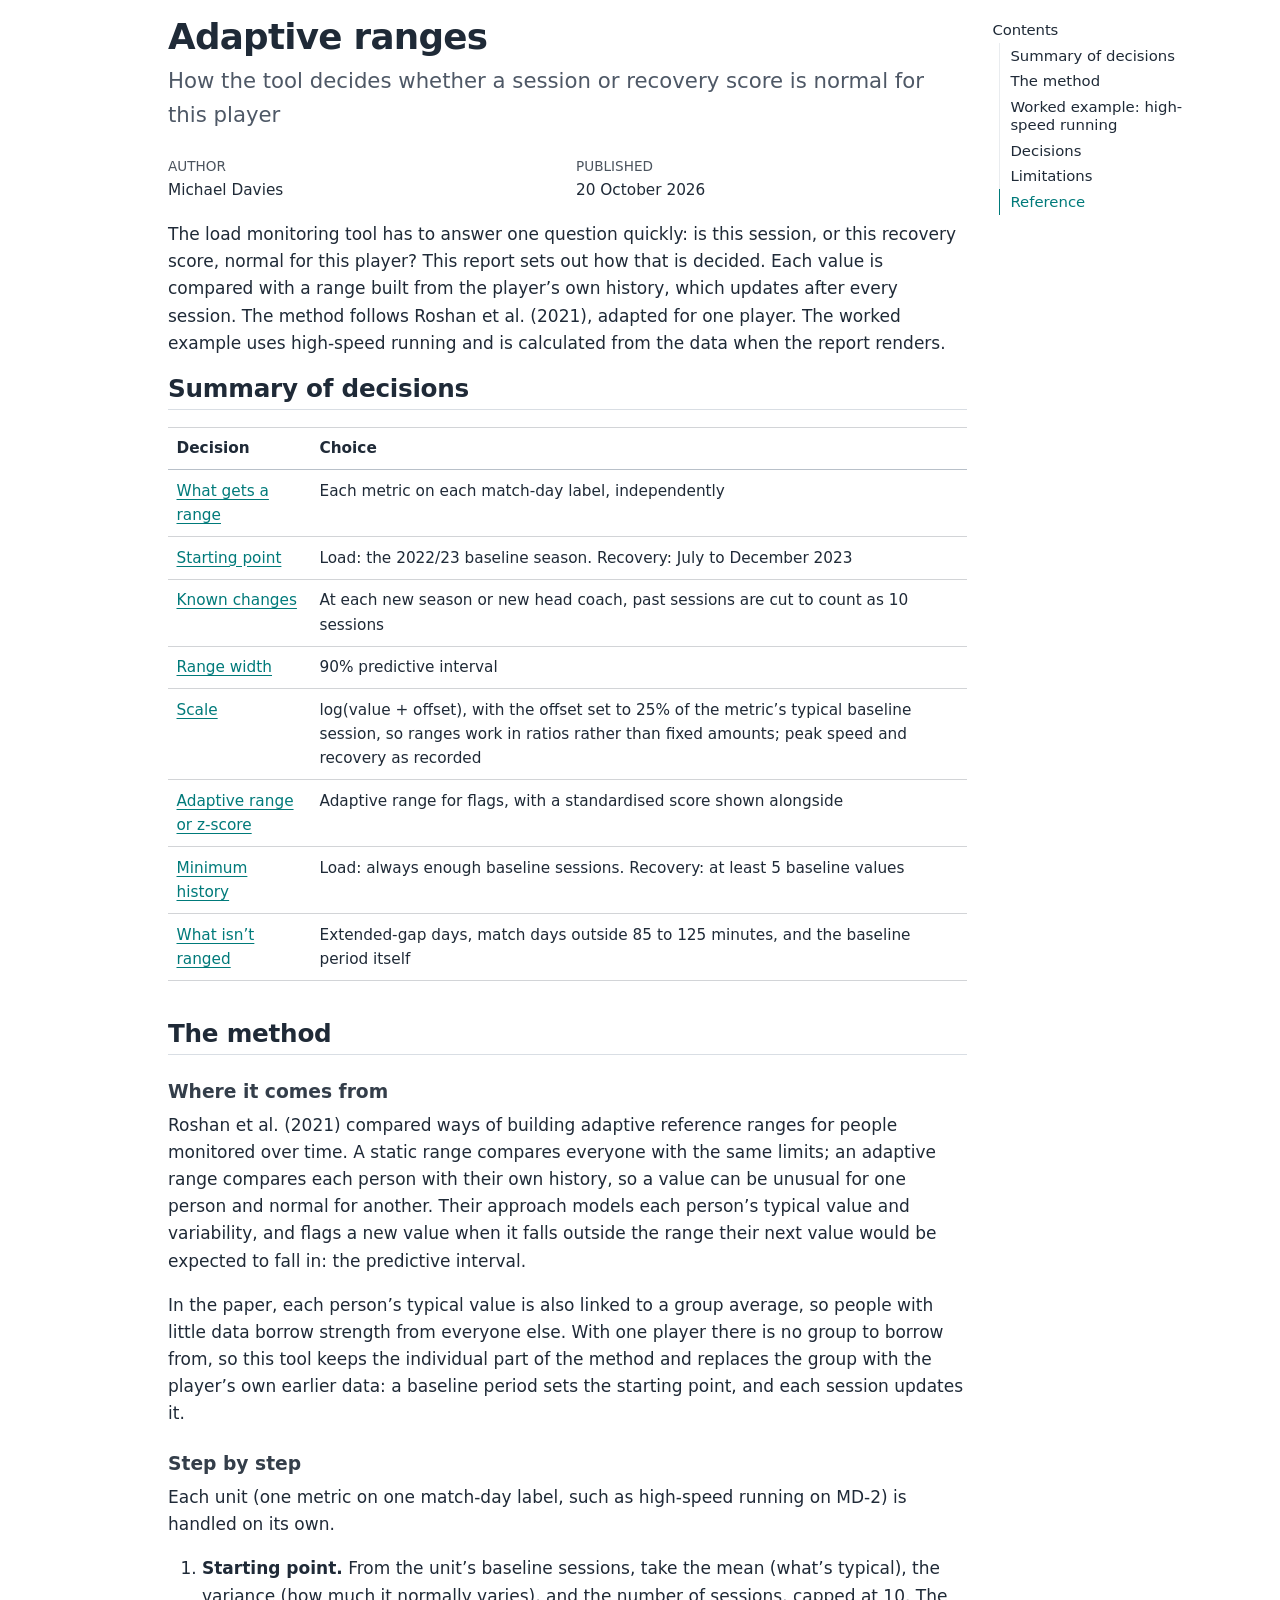
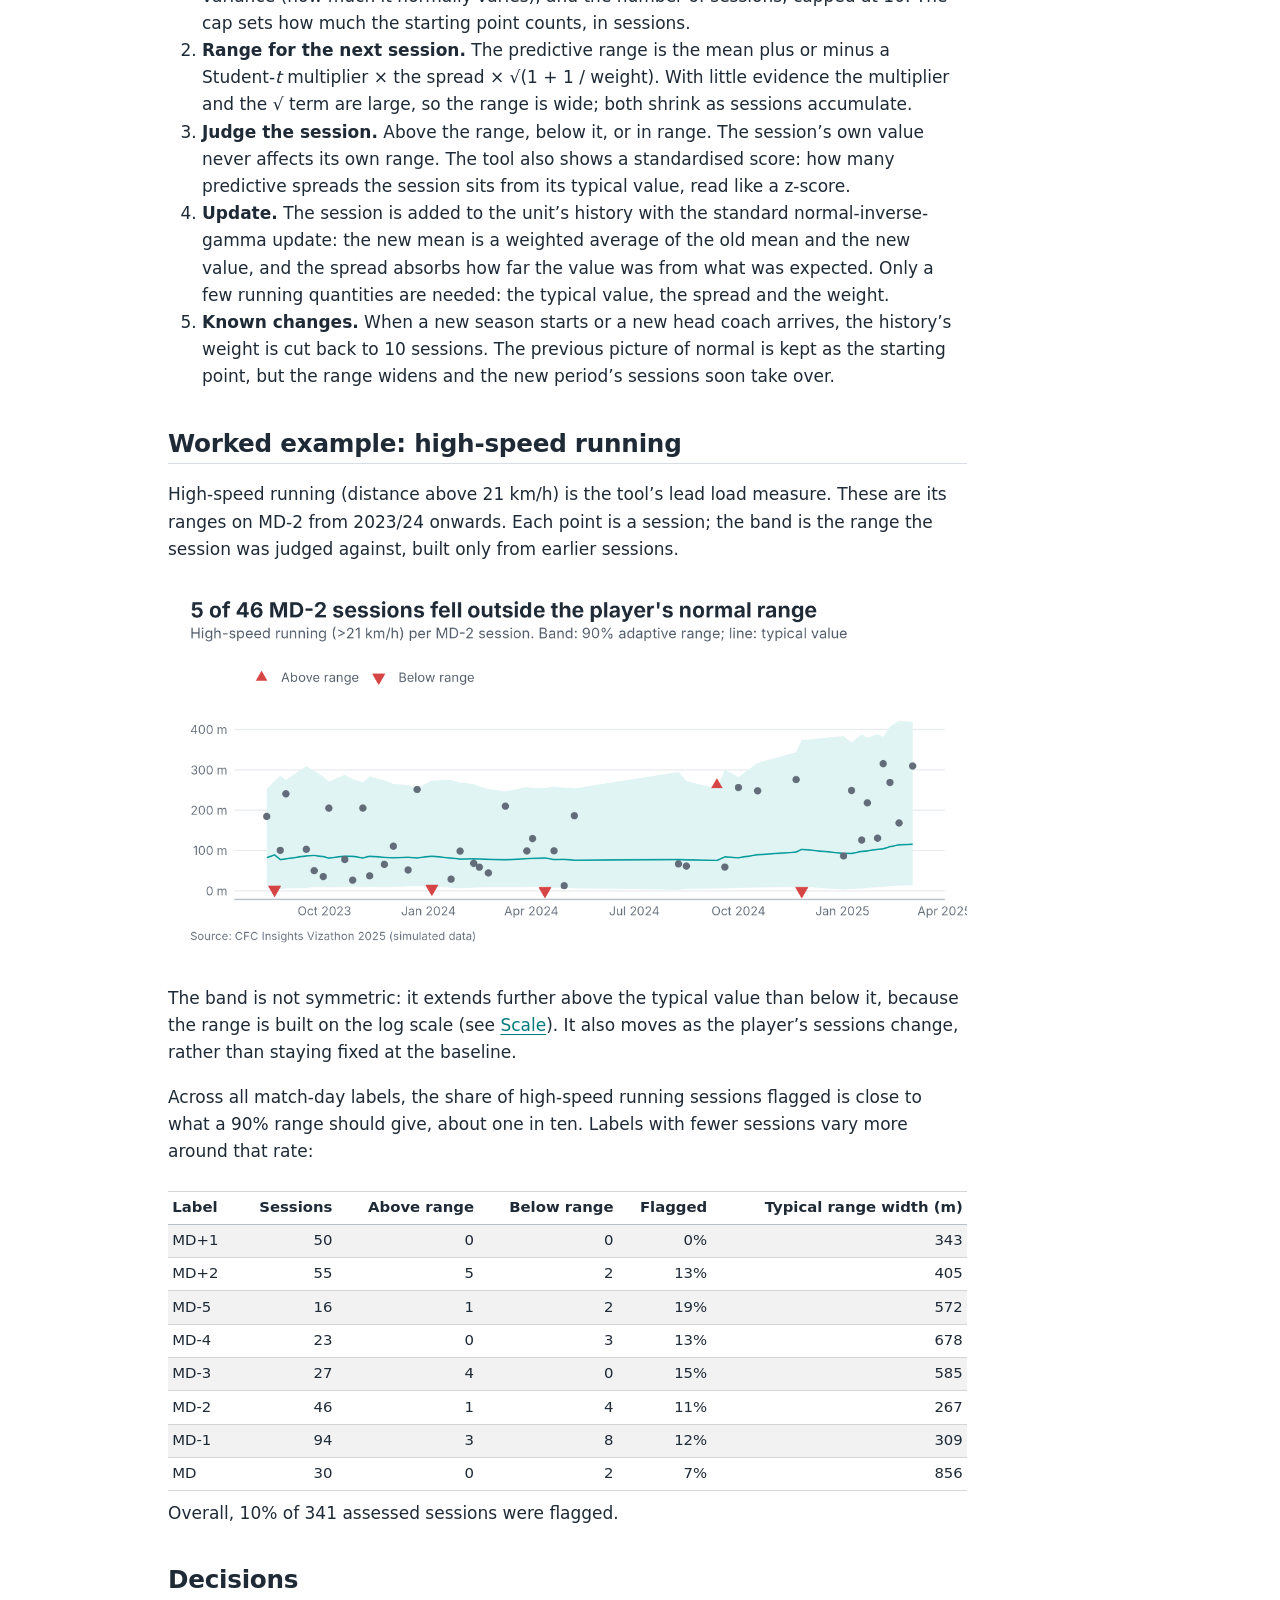
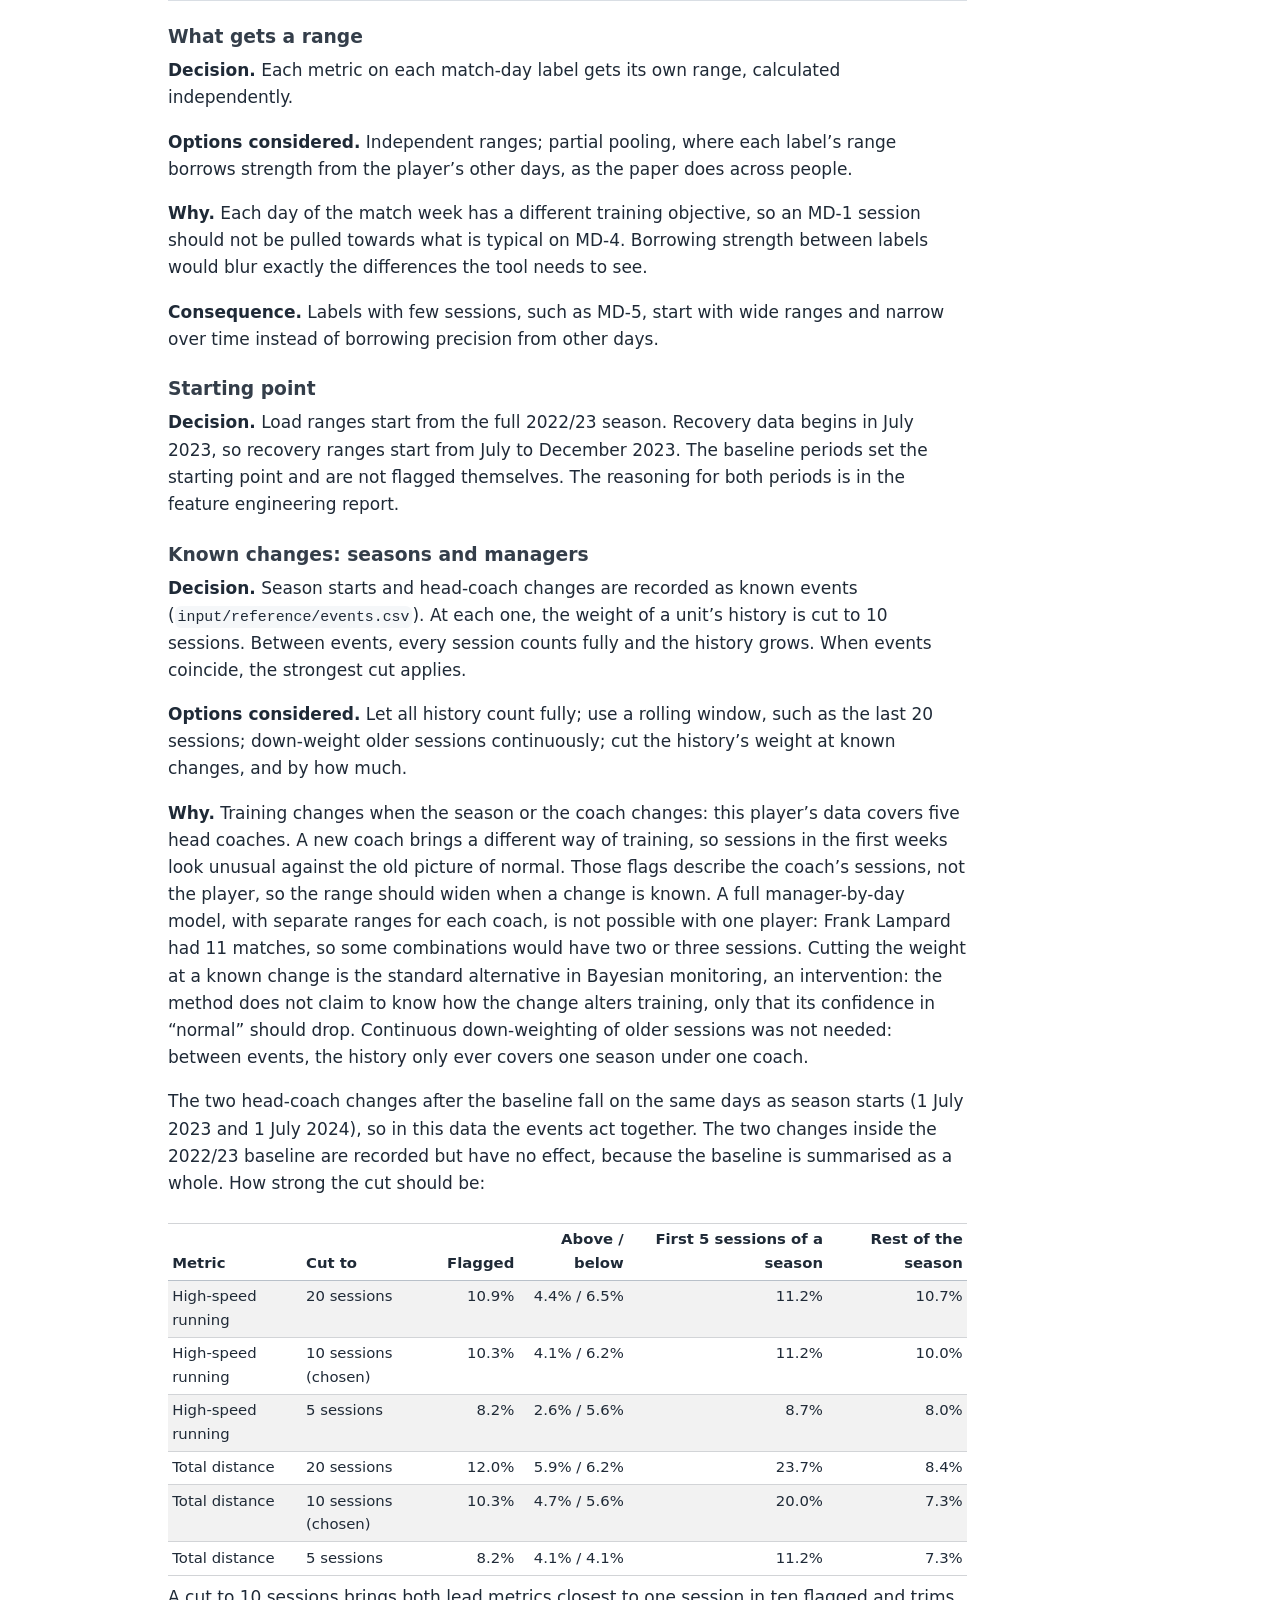
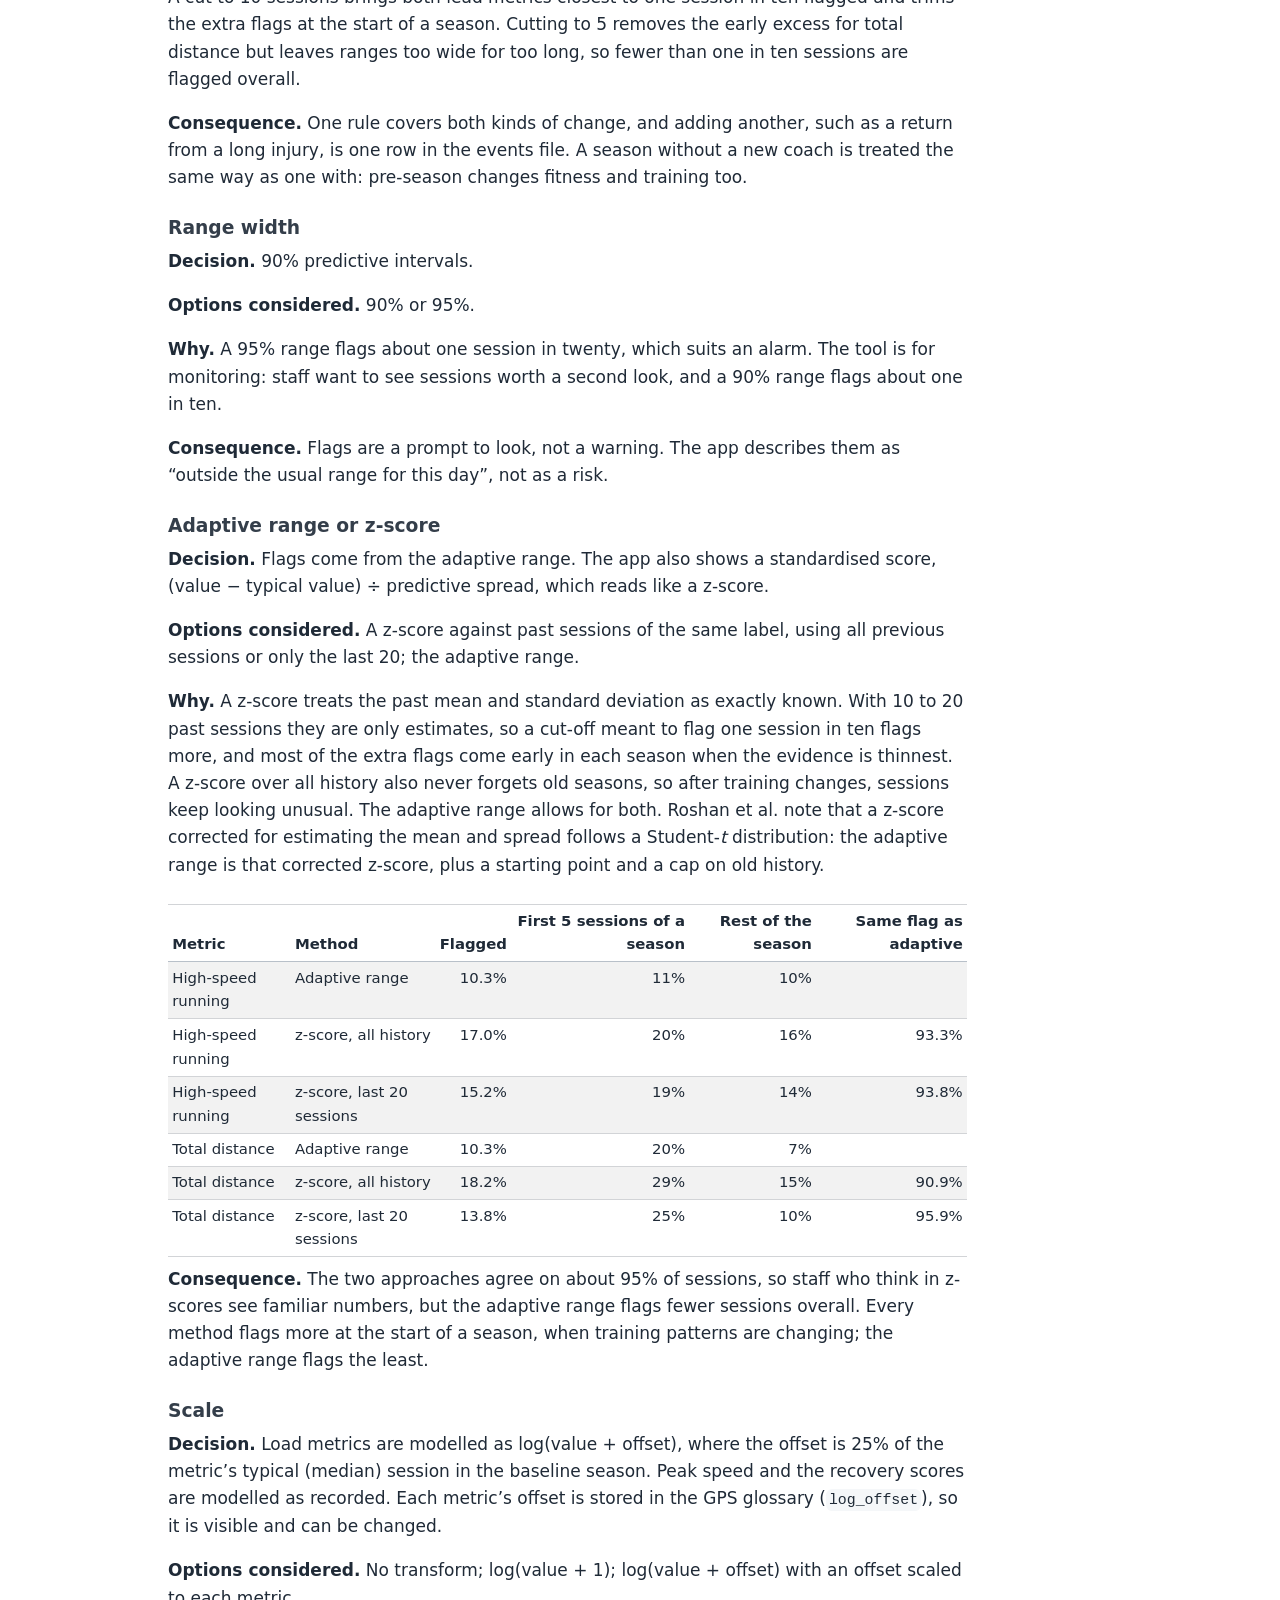
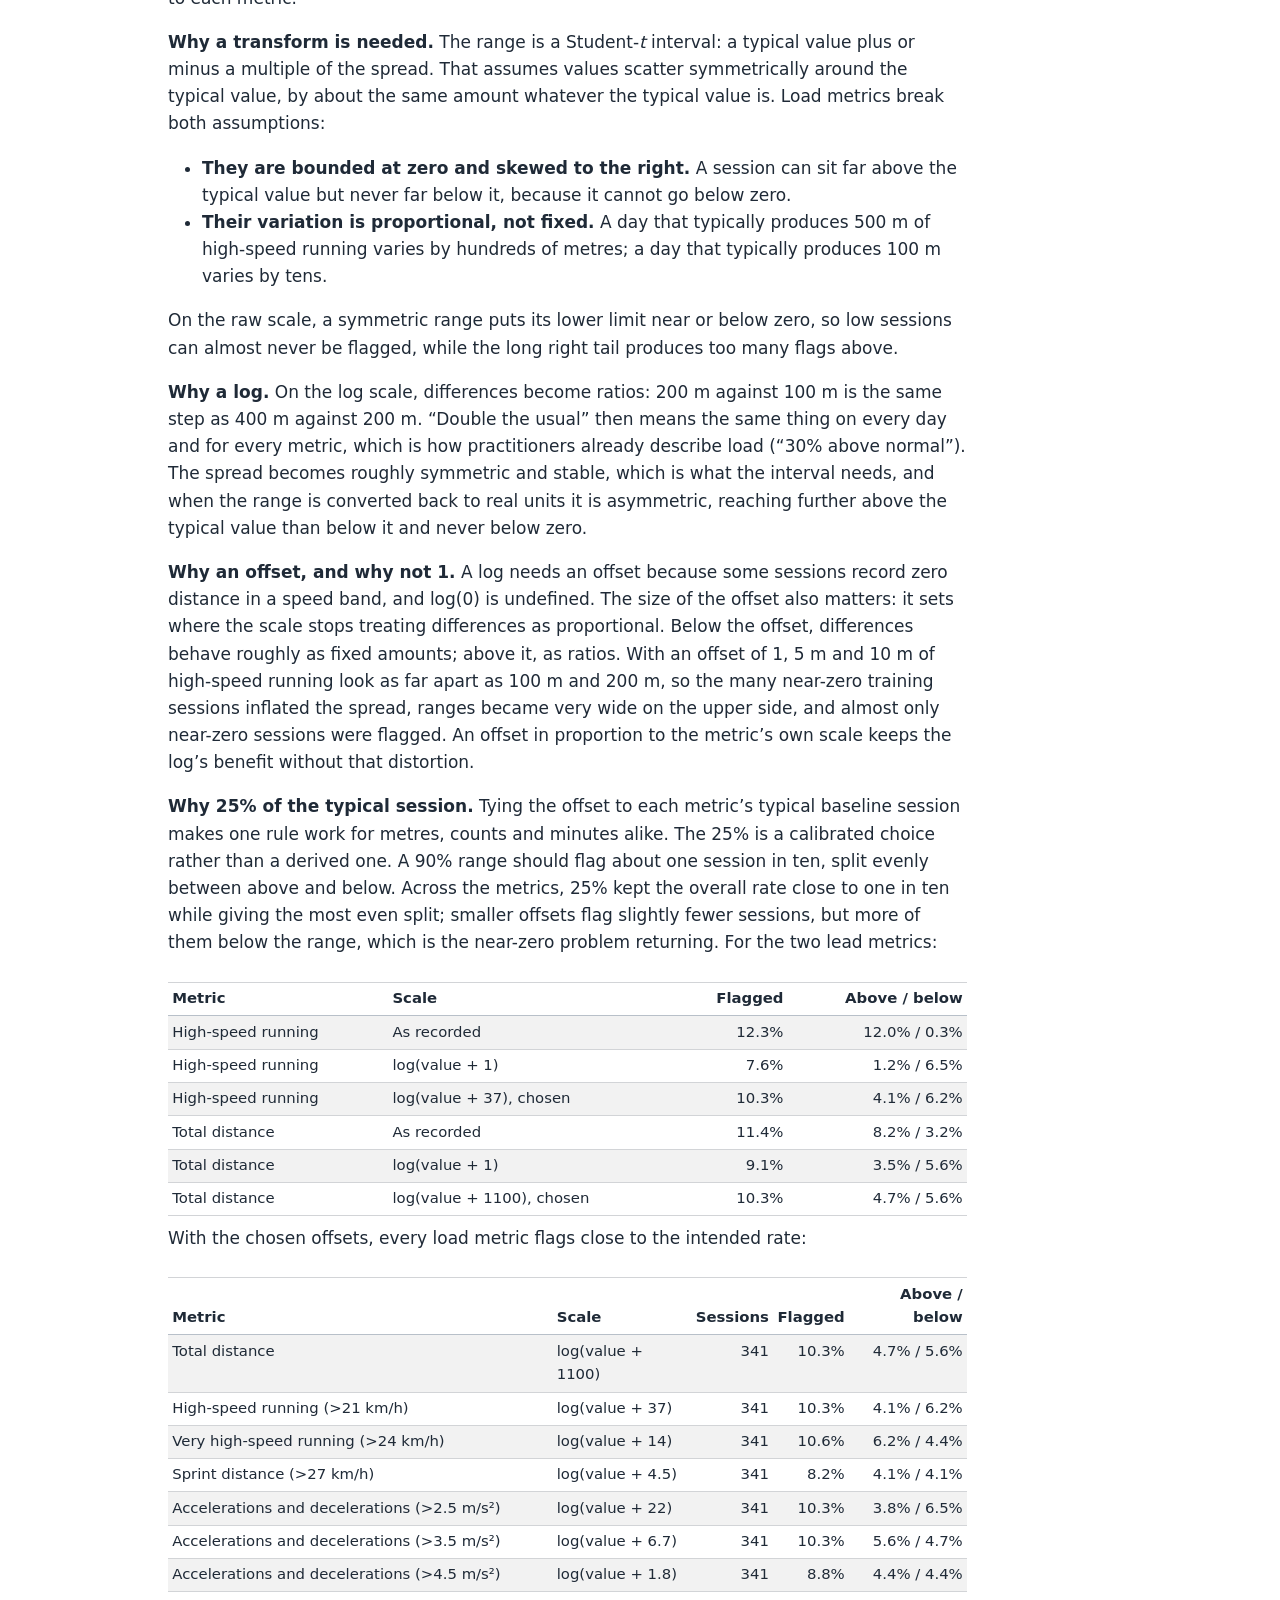
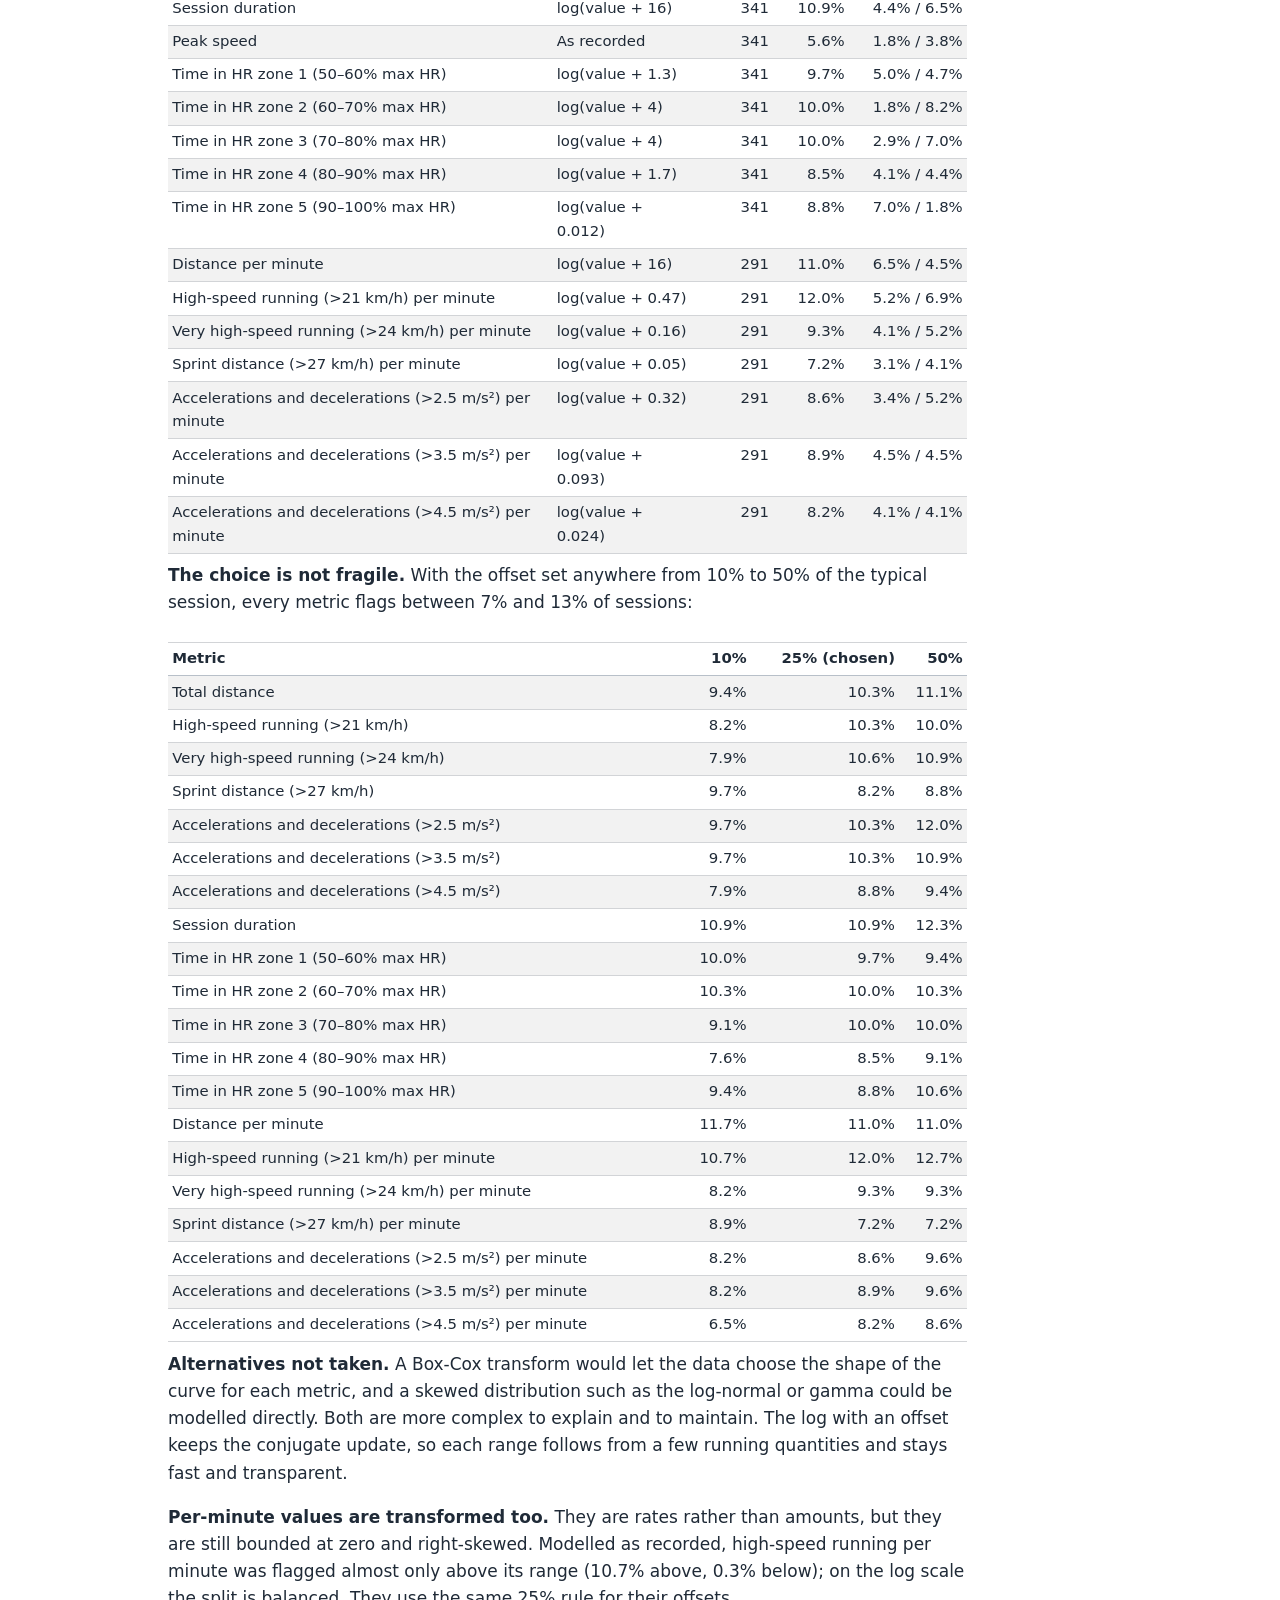
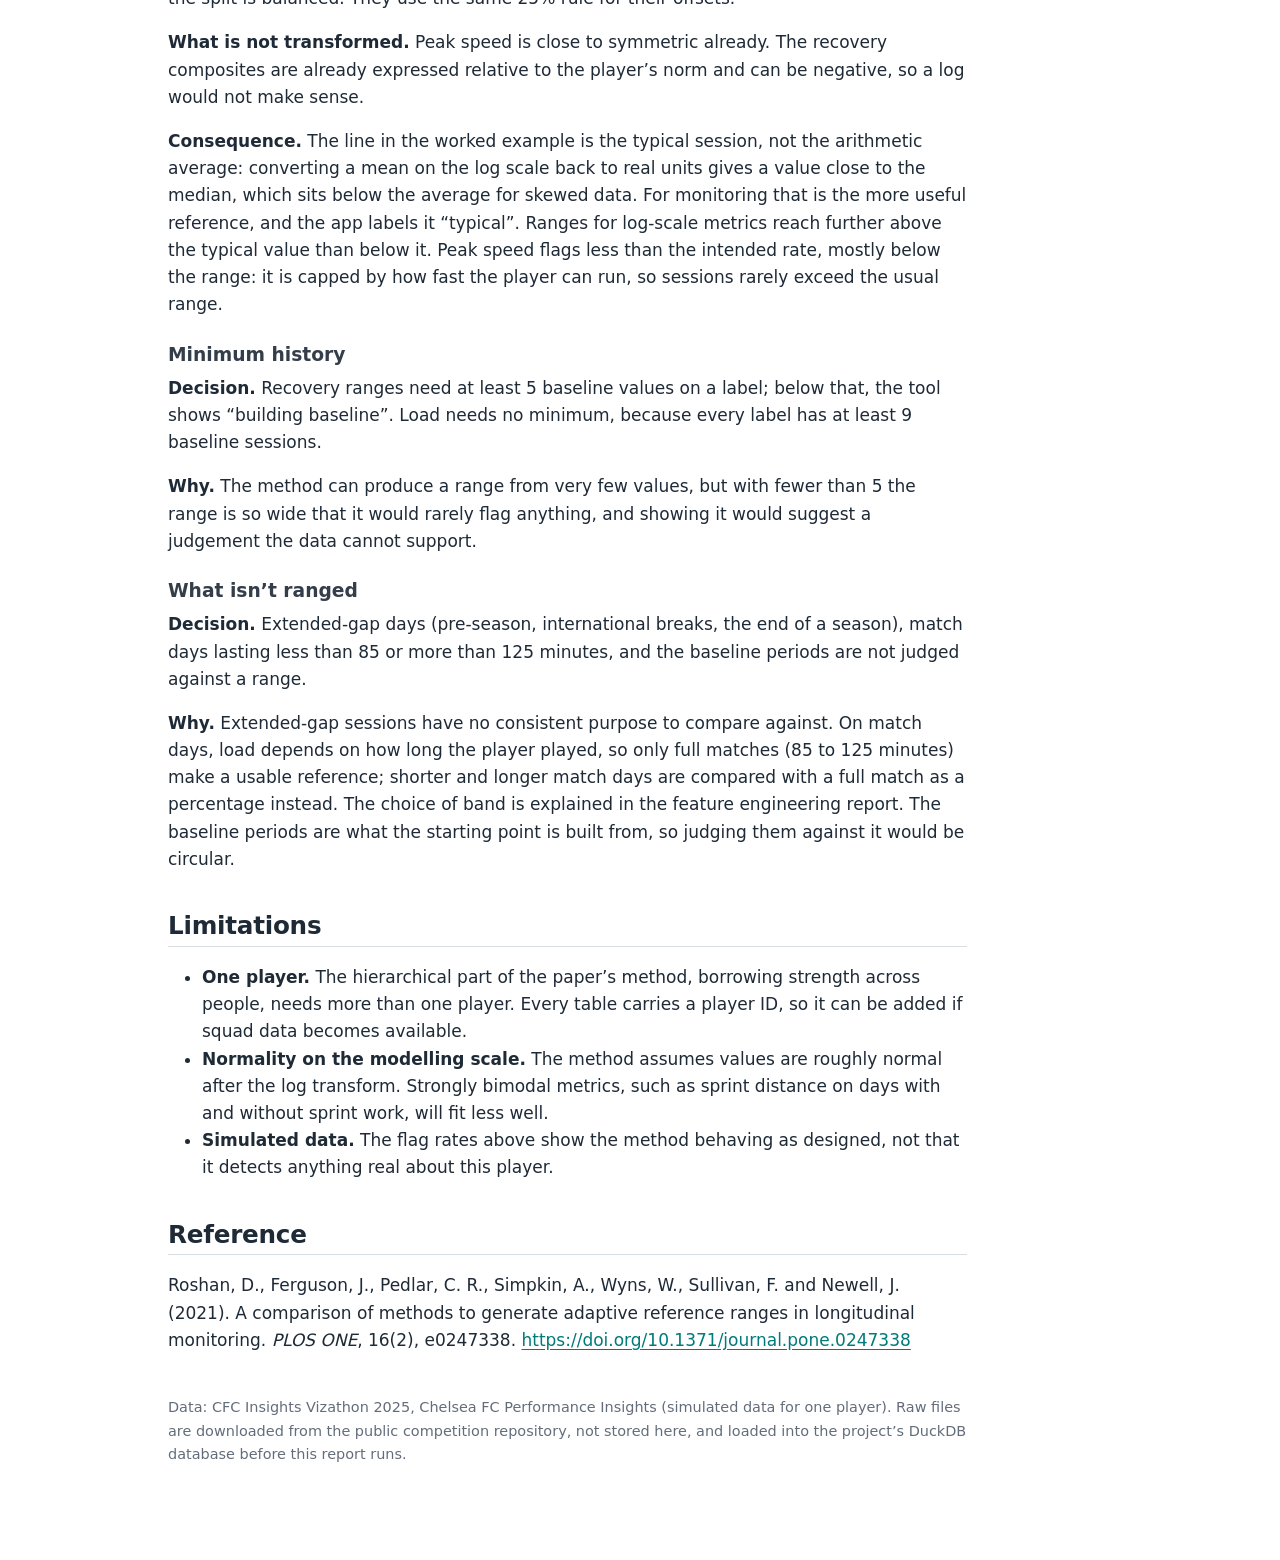
==== docs/adaptive_ranges.html @ dbf7ab96 "Add shiny app overview page, adaptive ranges and reports" ====
<!DOCTYPE html>
<html xmlns="http://www.w3.org/1999/xhtml" lang="en" xml:lang="en"><head>

<meta charset="utf-8">
<meta name="generator" content="quarto-1.7.32">

<meta name="viewport" content="width=device-width, initial-scale=1.0, user-scalable=yes">

<meta name="author" content="Michael Davies">
<meta name="dcterms.date" content="2026-10-20">

<title>Adaptive ranges</title>
<style>
code{white-space: pre-wrap;}
span.smallcaps{font-variant: small-caps;}
div.columns{display: flex; gap: min(4vw, 1.5em);}
div.column{flex: auto; overflow-x: auto;}
div.hanging-indent{margin-left: 1.5em; text-indent: -1.5em;}
ul.task-list{list-style: none;}
ul.task-list li input[type="checkbox"] {
width: 0.8em;
margin: 0 0.8em 0.2em -1em;  vertical-align: middle;
}
</style>


<script>/*!
 * clipboard.js v2.0.11
 * https://clipboardjs.com/
 *
 * Licensed MIT © Zeno Rocha
 */
!function(t,e){"object"==typeof exports&&"object"==typeof module?module.exports=e():"function"==typeof define&&define.amd?define([],e):"object"==typeof exports?exports.ClipboardJS=e():t.ClipboardJS=e()}(this,function(){return n={686:function(t,e,n){"use strict";n.d(e,{default:function(){return b}});var e=n(279),i=n.n(e),e=n(370),u=n.n(e),e=n(817),r=n.n(e);function c(t){try{return document.execCommand(t)}catch(t){return}}var a=function(t){t=r()(t);return c("cut"),t};function o(t,e){var n,o,t=(n=t,o="rtl"===document.documentElement.getAttribute("dir"),(t=document.createElement("textarea")).style.fontSize="12pt",t.style.border="0",t.style.padding="0",t.style.margin="0",t.style.position="absolute",t.style[o?"right":"left"]="-9999px",o=window.pageYOffset||document.documentElement.scrollTop,t.style.top="".concat(o,"px"),t.setAttribute("readonly",""),t.value=n,t);return e.container.appendChild(t),e=r()(t),c("copy"),t.remove(),e}var f=function(t){var e=1<arguments.length&&void 0!==arguments[1]?arguments[1]:{container:document.body},n="";return"string"==typeof t?n=o(t,e):t instanceof HTMLInputElement&&!["text","search","url","tel","password"].includes(null==t?void 0:t.type)?n=o(t.value,e):(n=r()(t),c("copy")),n};function l(t){return(l="function"==typeof Symbol&&"symbol"==typeof Symbol.iterator?function(t){return typeof t}:function(t){return t&&"function"==typeof Symbol&&t.constructor===Symbol&&t!==Symbol.prototype?"symbol":typeof t})(t)}var s=function(){var t=0<arguments.length&&void 0!==arguments[0]?arguments[0]:{},e=t.action,n=void 0===e?"copy":e,o=t.container,e=t.target,t=t.text;if("copy"!==n&&"cut"!==n)throw new Error('Invalid "action" value, use either "copy" or "cut"');if(void 0!==e){if(!e||"object"!==l(e)||1!==e.nodeType)throw new Error('Invalid "target" value, use a valid Element');if("copy"===n&&e.hasAttribute("disabled"))throw new Error('Invalid "target" attribute. Please use "readonly" instead of "disabled" attribute');if("cut"===n&&(e.hasAttribute("readonly")||e.hasAttribute("disabled")))throw new Error('Invalid "target" attribute. You can\'t cut text from elements with "readonly" or "disabled" attributes')}return t?f(t,{container:o}):e?"cut"===n?a(e):f(e,{container:o}):void 0};function p(t){return(p="function"==typeof Symbol&&"symbol"==typeof Symbol.iterator?function(t){return typeof t}:function(t){return t&&"function"==typeof Symbol&&t.constructor===Symbol&&t!==Symbol.prototype?"symbol":typeof t})(t)}function d(t,e){for(var n=0;n<e.length;n++){var o=e[n];o.enumerable=o.enumerable||!1,o.configurable=!0,"value"in o&&(o.writable=!0),Object.defineProperty(t,o.key,o)}}function y(t,e){return(y=Object.setPrototypeOf||function(t,e){return t.__proto__=e,t})(t,e)}function h(n){var o=function(){if("undefined"==typeof Reflect||!Reflect.construct)return!1;if(Reflect.construct.sham)return!1;if("function"==typeof Proxy)return!0;try{return Date.prototype.toString.call(Reflect.construct(Date,[],function(){})),!0}catch(t){return!1}}();return function(){var t,e=v(n);return t=o?(t=v(this).constructor,Reflect.construct(e,arguments,t)):e.apply(this,arguments),e=this,!(t=t)||"object"!==p(t)&&"function"!=typeof t?function(t){if(void 0!==t)return t;throw new ReferenceError("this hasn't been initialised - super() hasn't been called")}(e):t}}function v(t){return(v=Object.setPrototypeOf?Object.getPrototypeOf:function(t){return t.__proto__||Object.getPrototypeOf(t)})(t)}function m(t,e){t="data-clipboard-".concat(t);if(e.hasAttribute(t))return e.getAttribute(t)}var b=function(){!function(t,e){if("function"!=typeof e&&null!==e)throw new TypeError("Super expression must either be null or a function");t.prototype=Object.create(e&&e.prototype,{constructor:{value:t,writable:!0,configurable:!0}}),e&&y(t,e)}(r,i());var t,e,n,o=h(r);function r(t,e){var n;return function(t){if(!(t instanceof r))throw new TypeError("Cannot call a class as a function")}(this),(n=o.call(this)).resolveOptions(e),n.listenClick(t),n}return t=r,n=[{key:"copy",value:function(t){var e=1<arguments.length&&void 0!==arguments[1]?arguments[1]:{container:document.body};return f(t,e)}},{key:"cut",value:function(t){return a(t)}},{key:"isSupported",value:function(){var t=0<arguments.length&&void 0!==arguments[0]?arguments[0]:["copy","cut"],t="string"==typeof t?[t]:t,e=!!document.queryCommandSupported;return t.forEach(function(t){e=e&&!!document.queryCommandSupported(t)}),e}}],(e=[{key:"resolveOptions",value:function(){var t=0<arguments.length&&void 0!==arguments[0]?arguments[0]:{};this.action="function"==typeof t.action?t.action:this.defaultAction,this.target="function"==typeof t.target?t.target:this.defaultTarget,this.text="function"==typeof t.text?t.text:this.defaultText,this.container="object"===p(t.container)?t.container:document.body}},{key:"listenClick",value:function(t){var e=this;this.listener=u()(t,"click",function(t){return e.onClick(t)})}},{key:"onClick",value:function(t){var e=t.delegateTarget||t.currentTarget,n=this.action(e)||"copy",t=s({action:n,container:this.container,target:this.target(e),text:this.text(e)});this.emit(t?"success":"error",{action:n,text:t,trigger:e,clearSelection:function(){e&&e.focus(),window.getSelection().removeAllRanges()}})}},{key:"defaultAction",value:function(t){return m("action",t)}},{key:"defaultTarget",value:function(t){t=m("target",t);if(t)return document.querySelector(t)}},{key:"defaultText",value:function(t){return m("text",t)}},{key:"destroy",value:function(){this.listener.destroy()}}])&&d(t.prototype,e),n&&d(t,n),r}()},828:function(t){var e;"undefined"==typeof Element||Element.prototype.matches||((e=Element.prototype).matches=e.matchesSelector||e.mozMatchesSelector||e.msMatchesSelector||e.oMatchesSelector||e.webkitMatchesSelector),t.exports=function(t,e){for(;t&&9!==t.nodeType;){if("function"==typeof t.matches&&t.matches(e))return t;t=t.parentNode}}},438:function(t,e,n){var u=n(828);function i(t,e,n,o,r){var i=function(e,n,t,o){return function(t){t.delegateTarget=u(t.target,n),t.delegateTarget&&o.call(e,t)}}.apply(this,arguments);return t.addEventListener(n,i,r),{destroy:function(){t.removeEventListener(n,i,r)}}}t.exports=function(t,e,n,o,r){return"function"==typeof t.addEventListener?i.apply(null,arguments):"function"==typeof n?i.bind(null,document).apply(null,arguments):("string"==typeof t&&(t=document.querySelectorAll(t)),Array.prototype.map.call(t,function(t){return i(t,e,n,o,r)}))}},879:function(t,n){n.node=function(t){return void 0!==t&&t instanceof HTMLElement&&1===t.nodeType},n.nodeList=function(t){var e=Object.prototype.toString.call(t);return void 0!==t&&("[object NodeList]"===e||"[object HTMLCollection]"===e)&&"length"in t&&(0===t.length||n.node(t[0]))},n.string=function(t){return"string"==typeof t||t instanceof String},n.fn=function(t){return"[object Function]"===Object.prototype.toString.call(t)}},370:function(t,e,n){var f=n(879),l=n(438);t.exports=function(t,e,n){if(!t&&!e&&!n)throw new Error("Missing required arguments");if(!f.string(e))throw new TypeError("Second argument must be a String");if(!f.fn(n))throw new TypeError("Third argument must be a Function");if(f.node(t))return c=e,a=n,(u=t).addEventListener(c,a),{destroy:function(){u.removeEventListener(c,a)}};if(f.nodeList(t))return o=t,r=e,i=n,Array.prototype.forEach.call(o,function(t){t.addEventListener(r,i)}),{destroy:function(){Array.prototype.forEach.call(o,function(t){t.removeEventListener(r,i)})}};if(f.string(t))return t=t,e=e,n=n,l(document.body,t,e,n);throw new TypeError("First argument must be a String, HTMLElement, HTMLCollection, or NodeList");var o,r,i,u,c,a}},817:function(t){t.exports=function(t){var e,n="SELECT"===t.nodeName?(t.focus(),t.value):"INPUT"===t.nodeName||"TEXTAREA"===t.nodeName?((e=t.hasAttribute("readonly"))||t.setAttribute("readonly",""),t.select(),t.setSelectionRange(0,t.value.length),e||t.removeAttribute("readonly"),t.value):(t.hasAttribute("contenteditable")&&t.focus(),n=window.getSelection(),(e=document.createRange()).selectNodeContents(t),n.removeAllRanges(),n.addRange(e),n.toString());return n}},279:function(t){function e(){}e.prototype={on:function(t,e,n){var o=this.e||(this.e={});return(o[t]||(o[t]=[])).push({fn:e,ctx:n}),this},once:function(t,e,n){var o=this;function r(){o.off(t,r),e.apply(n,arguments)}return r._=e,this.on(t,r,n)},emit:function(t){for(var e=[].slice.call(arguments,1),n=((this.e||(this.e={}))[t]||[]).slice(),o=0,r=n.length;o<r;o++)n[o].fn.apply(n[o].ctx,e);return this},off:function(t,e){var n=this.e||(this.e={}),o=n[t],r=[];if(o&&e)for(var i=0,u=o.length;i<u;i++)o[i].fn!==e&&o[i].fn._!==e&&r.push(o[i]);return r.length?n[t]=r:delete n[t],this}},t.exports=e,t.exports.TinyEmitter=e}},r={},o.n=function(t){var e=t&&t.__esModule?function(){return t.default}:function(){return t};return o.d(e,{a:e}),e},o.d=function(t,e){for(var n in e)o.o(e,n)&&!o.o(t,n)&&Object.defineProperty(t,n,{enumerable:!0,get:e[n]})},o.o=function(t,e){return Object.prototype.hasOwnProperty.call(t,e)},o(686).default;function o(t){if(r[t])return r[t].exports;var e=r[t]={exports:{}};return n[t](e,e.exports,o),e.exports}var n,r});</script>
<script src="[data-uri]" type="module"></script>
<script src="[data-uri]" type="module"></script>
<script>/**
 * @popperjs/core v2.11.7 - MIT License
 */

!function(e,t){"object"==typeof exports&&"undefined"!=typeof module?t(exports):"function"==typeof define&&define.amd?define(["exports"],t):t((e="undefined"!=typeof globalThis?globalThis:e||self).Popper={})}(this,(function(e){"use strict";function t(e){if(null==e)return window;if("[object Window]"!==e.toString()){var t=e.ownerDocument;return t&&t.defaultView||window}return e}function n(e){return e instanceof t(e).Element||e instanceof Element}function r(e){return e instanceof t(e).HTMLElement||e instanceof HTMLElement}function o(e){return"undefined"!=typeof ShadowRoot&&(e instanceof t(e).ShadowRoot||e instanceof ShadowRoot)}var i=Math.max,a=Math.min,s=Math.round;function f(){var e=navigator.userAgentData;return null!=e&&e.brands&&Array.isArray(e.brands)?e.brands.map((function(e){return e.brand+"/"+e.version})).join(" "):navigator.userAgent}function c(){return!/^((?!chrome|android).)*safari/i.test(f())}function p(e,o,i){void 0===o&&(o=!1),void 0===i&&(i=!1);var a=e.getBoundingClientRect(),f=1,p=1;o&&r(e)&&(f=e.offsetWidth>0&&s(a.width)/e.offsetWidth||1,p=e.offsetHeight>0&&s(a.height)/e.offsetHeight||1);var u=(n(e)?t(e):window).visualViewport,l=!c()&&i,d=(a.left+(l&&u?u.offsetLeft:0))/f,h=(a.top+(l&&u?u.offsetTop:0))/p,m=a.width/f,v=a.height/p;return{width:m,height:v,top:h,right:d+m,bottom:h+v,left:d,x:d,y:h}}function u(e){var n=t(e);return{scrollLeft:n.pageXOffset,scrollTop:n.pageYOffset}}function l(e){return e?(e.nodeName||"").toLowerCase():null}function d(e){return((n(e)?e.ownerDocument:e.document)||window.document).documentElement}function h(e){return p(d(e)).left+u(e).scrollLeft}function m(e){return t(e).getComputedStyle(e)}function v(e){var t=m(e),n=t.overflow,r=t.overflowX,o=t.overflowY;return/auto|scroll|overlay|hidden/.test(n+o+r)}function y(e,n,o){void 0===o&&(o=!1);var i,a,f=r(n),c=r(n)&&function(e){var t=e.getBoundingClientRect(),n=s(t.width)/e.offsetWidth||1,r=s(t.height)/e.offsetHeight||1;return 1!==n||1!==r}(n),m=d(n),y=p(e,c,o),g={scrollLeft:0,scrollTop:0},b={x:0,y:0};return(f||!f&&!o)&&(("body"!==l(n)||v(m))&&(g=(i=n)!==t(i)&&r(i)?{scrollLeft:(a=i).scrollLeft,scrollTop:a.scrollTop}:u(i)),r(n)?((b=p(n,!0)).x+=n.clientLeft,b.y+=n.clientTop):m&&(b.x=h(m))),{x:y.left+g.scrollLeft-b.x,y:y.top+g.scrollTop-b.y,width:y.width,height:y.height}}function g(e){var t=p(e),n=e.offsetWidth,r=e.offsetHeight;return Math.abs(t.width-n)<=1&&(n=t.width),Math.abs(t.height-r)<=1&&(r=t.height),{x:e.offsetLeft,y:e.offsetTop,width:n,height:r}}function b(e){return"html"===l(e)?e:e.assignedSlot||e.parentNode||(o(e)?e.host:null)||d(e)}function x(e){return["html","body","#document"].indexOf(l(e))>=0?e.ownerDocument.body:r(e)&&v(e)?e:x(b(e))}function w(e,n){var r;void 0===n&&(n=[]);var o=x(e),i=o===(null==(r=e.ownerDocument)?void 0:r.body),a=t(o),s=i?[a].concat(a.visualViewport||[],v(o)?o:[]):o,f=n.concat(s);return i?f:f.concat(w(b(s)))}function O(e){return["table","td","th"].indexOf(l(e))>=0}function j(e){return r(e)&&"fixed"!==m(e).position?e.offsetParent:null}function E(e){for(var n=t(e),i=j(e);i&&O(i)&&"static"===m(i).position;)i=j(i);return i&&("html"===l(i)||"body"===l(i)&&"static"===m(i).position)?n:i||function(e){var t=/firefox/i.test(f());if(/Trident/i.test(f())&&r(e)&&"fixed"===m(e).position)return null;var n=b(e);for(o(n)&&(n=n.host);r(n)&&["html","body"].indexOf(l(n))<0;){var i=m(n);if("none"!==i.transform||"none"!==i.perspective||"paint"===i.contain||-1!==["transform","perspective"].indexOf(i.willChange)||t&&"filter"===i.willChange||t&&i.filter&&"none"!==i.filter)return n;n=n.parentNode}return null}(e)||n}var D="top",A="bottom",L="right",P="left",M="auto",k=[D,A,L,P],W="start",B="end",H="viewport",T="popper",R=k.reduce((function(e,t){return e.concat([t+"-"+W,t+"-"+B])}),[]),S=[].concat(k,[M]).reduce((function(e,t){return e.concat([t,t+"-"+W,t+"-"+B])}),[]),V=["beforeRead","read","afterRead","beforeMain","main","afterMain","beforeWrite","write","afterWrite"];function q(e){var t=new Map,n=new Set,r=[];function o(e){n.add(e.name),[].concat(e.requires||[],e.requiresIfExists||[]).forEach((function(e){if(!n.has(e)){var r=t.get(e);r&&o(r)}})),r.push(e)}return e.forEach((function(e){t.set(e.name,e)})),e.forEach((function(e){n.has(e.name)||o(e)})),r}function C(e){return e.split("-")[0]}function N(e,t){var n=t.getRootNode&&t.getRootNode();if(e.contains(t))return!0;if(n&&o(n)){var r=t;do{if(r&&e.isSameNode(r))return!0;r=r.parentNode||r.host}while(r)}return!1}function I(e){return Object.assign({},e,{left:e.x,top:e.y,right:e.x+e.width,bottom:e.y+e.height})}function _(e,r,o){return r===H?I(function(e,n){var r=t(e),o=d(e),i=r.visualViewport,a=o.clientWidth,s=o.clientHeight,f=0,p=0;if(i){a=i.width,s=i.height;var u=c();(u||!u&&"fixed"===n)&&(f=i.offsetLeft,p=i.offsetTop)}return{width:a,height:s,x:f+h(e),y:p}}(e,o)):n(r)?function(e,t){var n=p(e,!1,"fixed"===t);return n.top=n.top+e.clientTop,n.left=n.left+e.clientLeft,n.bottom=n.top+e.clientHeight,n.right=n.left+e.clientWidth,n.width=e.clientWidth,n.height=e.clientHeight,n.x=n.left,n.y=n.top,n}(r,o):I(function(e){var t,n=d(e),r=u(e),o=null==(t=e.ownerDocument)?void 0:t.body,a=i(n.scrollWidth,n.clientWidth,o?o.scrollWidth:0,o?o.clientWidth:0),s=i(n.scrollHeight,n.clientHeight,o?o.scrollHeight:0,o?o.clientHeight:0),f=-r.scrollLeft+h(e),c=-r.scrollTop;return"rtl"===m(o||n).direction&&(f+=i(n.clientWidth,o?o.clientWidth:0)-a),{width:a,height:s,x:f,y:c}}(d(e)))}function F(e,t,o,s){var f="clippingParents"===t?function(e){var t=w(b(e)),o=["absolute","fixed"].indexOf(m(e).position)>=0&&r(e)?E(e):e;return n(o)?t.filter((function(e){return n(e)&&N(e,o)&&"body"!==l(e)})):[]}(e):[].concat(t),c=[].concat(f,[o]),p=c[0],u=c.reduce((function(t,n){var r=_(e,n,s);return t.top=i(r.top,t.top),t.right=a(r.right,t.right),t.bottom=a(r.bottom,t.bottom),t.left=i(r.left,t.left),t}),_(e,p,s));return u.width=u.right-u.left,u.height=u.bottom-u.top,u.x=u.left,u.y=u.top,u}function U(e){return e.split("-")[1]}function z(e){return["top","bottom"].indexOf(e)>=0?"x":"y"}function X(e){var t,n=e.reference,r=e.element,o=e.placement,i=o?C(o):null,a=o?U(o):null,s=n.x+n.width/2-r.width/2,f=n.y+n.height/2-r.height/2;switch(i){case D:t={x:s,y:n.y-r.height};break;case A:t={x:s,y:n.y+n.height};break;case L:t={x:n.x+n.width,y:f};break;case P:t={x:n.x-r.width,y:f};break;default:t={x:n.x,y:n.y}}var c=i?z(i):null;if(null!=c){var p="y"===c?"height":"width";switch(a){case W:t[c]=t[c]-(n[p]/2-r[p]/2);break;case B:t[c]=t[c]+(n[p]/2-r[p]/2)}}return t}function Y(e){return Object.assign({},{top:0,right:0,bottom:0,left:0},e)}function G(e,t){return t.reduce((function(t,n){return t[n]=e,t}),{})}function J(e,t){void 0===t&&(t={});var r=t,o=r.placement,i=void 0===o?e.placement:o,a=r.strategy,s=void 0===a?e.strategy:a,f=r.boundary,c=void 0===f?"clippingParents":f,u=r.rootBoundary,l=void 0===u?H:u,h=r.elementContext,m=void 0===h?T:h,v=r.altBoundary,y=void 0!==v&&v,g=r.padding,b=void 0===g?0:g,x=Y("number"!=typeof b?b:G(b,k)),w=m===T?"reference":T,O=e.rects.popper,j=e.elements[y?w:m],E=F(n(j)?j:j.contextElement||d(e.elements.popper),c,l,s),P=p(e.elements.reference),M=X({reference:P,element:O,strategy:"absolute",placement:i}),W=I(Object.assign({},O,M)),B=m===T?W:P,R={top:E.top-B.top+x.top,bottom:B.bottom-E.bottom+x.bottom,left:E.left-B.left+x.left,right:B.right-E.right+x.right},S=e.modifiersData.offset;if(m===T&&S){var V=S[i];Object.keys(R).forEach((function(e){var t=[L,A].indexOf(e)>=0?1:-1,n=[D,A].indexOf(e)>=0?"y":"x";R[e]+=V[n]*t}))}return R}var K={placement:"bottom",modifiers:[],strategy:"absolute"};function Q(){for(var e=arguments.length,t=new Array(e),n=0;n<e;n++)t[n]=arguments[n];return!t.some((function(e){return!(e&&"function"==typeof e.getBoundingClientRect)}))}function Z(e){void 0===e&&(e={});var t=e,r=t.defaultModifiers,o=void 0===r?[]:r,i=t.defaultOptions,a=void 0===i?K:i;return function(e,t,r){void 0===r&&(r=a);var i,s,f={placement:"bottom",orderedModifiers:[],options:Object.assign({},K,a),modifiersData:{},elements:{reference:e,popper:t},attributes:{},styles:{}},c=[],p=!1,u={state:f,setOptions:function(r){var i="function"==typeof r?r(f.options):r;l(),f.options=Object.assign({},a,f.options,i),f.scrollParents={reference:n(e)?w(e):e.contextElement?w(e.contextElement):[],popper:w(t)};var s,p,d=function(e){var t=q(e);return V.reduce((function(e,n){return e.concat(t.filter((function(e){return e.phase===n})))}),[])}((s=[].concat(o,f.options.modifiers),p=s.reduce((function(e,t){var n=e[t.name];return e[t.name]=n?Object.assign({},n,t,{options:Object.assign({},n.options,t.options),data:Object.assign({},n.data,t.data)}):t,e}),{}),Object.keys(p).map((function(e){return p[e]}))));return f.orderedModifiers=d.filter((function(e){return e.enabled})),f.orderedModifiers.forEach((function(e){var t=e.name,n=e.options,r=void 0===n?{}:n,o=e.effect;if("function"==typeof o){var i=o({state:f,name:t,instance:u,options:r}),a=function(){};c.push(i||a)}})),u.update()},forceUpdate:function(){if(!p){var e=f.elements,t=e.reference,n=e.popper;if(Q(t,n)){f.rects={reference:y(t,E(n),"fixed"===f.options.strategy),popper:g(n)},f.reset=!1,f.placement=f.options.placement,f.orderedModifiers.forEach((function(e){return f.modifiersData[e.name]=Object.assign({},e.data)}));for(var r=0;r<f.orderedModifiers.length;r++)if(!0!==f.reset){var o=f.orderedModifiers[r],i=o.fn,a=o.options,s=void 0===a?{}:a,c=o.name;"function"==typeof i&&(f=i({state:f,options:s,name:c,instance:u})||f)}else f.reset=!1,r=-1}}},update:(i=function(){return new Promise((function(e){u.forceUpdate(),e(f)}))},function(){return s||(s=new Promise((function(e){Promise.resolve().then((function(){s=void 0,e(i())}))}))),s}),destroy:function(){l(),p=!0}};if(!Q(e,t))return u;function l(){c.forEach((function(e){return e()})),c=[]}return u.setOptions(r).then((function(e){!p&&r.onFirstUpdate&&r.onFirstUpdate(e)})),u}}var $={passive:!0};var ee={name:"eventListeners",enabled:!0,phase:"write",fn:function(){},effect:function(e){var n=e.state,r=e.instance,o=e.options,i=o.scroll,a=void 0===i||i,s=o.resize,f=void 0===s||s,c=t(n.elements.popper),p=[].concat(n.scrollParents.reference,n.scrollParents.popper);return a&&p.forEach((function(e){e.addEventListener("scroll",r.update,$)})),f&&c.addEventListener("resize",r.update,$),function(){a&&p.forEach((function(e){e.removeEventListener("scroll",r.update,$)})),f&&c.removeEventListener("resize",r.update,$)}},data:{}};var te={name:"popperOffsets",enabled:!0,phase:"read",fn:function(e){var t=e.state,n=e.name;t.modifiersData[n]=X({reference:t.rects.reference,element:t.rects.popper,strategy:"absolute",placement:t.placement})},data:{}},ne={top:"auto",right:"auto",bottom:"auto",left:"auto"};function re(e){var n,r=e.popper,o=e.popperRect,i=e.placement,a=e.variation,f=e.offsets,c=e.position,p=e.gpuAcceleration,u=e.adaptive,l=e.roundOffsets,h=e.isFixed,v=f.x,y=void 0===v?0:v,g=f.y,b=void 0===g?0:g,x="function"==typeof l?l({x:y,y:b}):{x:y,y:b};y=x.x,b=x.y;var w=f.hasOwnProperty("x"),O=f.hasOwnProperty("y"),j=P,M=D,k=window;if(u){var W=E(r),H="clientHeight",T="clientWidth";if(W===t(r)&&"static"!==m(W=d(r)).position&&"absolute"===c&&(H="scrollHeight",T="scrollWidth"),W=W,i===D||(i===P||i===L)&&a===B)M=A,b-=(h&&W===k&&k.visualViewport?k.visualViewport.height:W[H])-o.height,b*=p?1:-1;if(i===P||(i===D||i===A)&&a===B)j=L,y-=(h&&W===k&&k.visualViewport?k.visualViewport.width:W[T])-o.width,y*=p?1:-1}var R,S=Object.assign({position:c},u&&ne),V=!0===l?function(e,t){var n=e.x,r=e.y,o=t.devicePixelRatio||1;return{x:s(n*o)/o||0,y:s(r*o)/o||0}}({x:y,y:b},t(r)):{x:y,y:b};return y=V.x,b=V.y,p?Object.assign({},S,((R={})[M]=O?"0":"",R[j]=w?"0":"",R.transform=(k.devicePixelRatio||1)<=1?"translate("+y+"px, "+b+"px)":"translate3d("+y+"px, "+b+"px, 0)",R)):Object.assign({},S,((n={})[M]=O?b+"px":"",n[j]=w?y+"px":"",n.transform="",n))}var oe={name:"computeStyles",enabled:!0,phase:"beforeWrite",fn:function(e){var t=e.state,n=e.options,r=n.gpuAcceleration,o=void 0===r||r,i=n.adaptive,a=void 0===i||i,s=n.roundOffsets,f=void 0===s||s,c={placement:C(t.placement),variation:U(t.placement),popper:t.elements.popper,popperRect:t.rects.popper,gpuAcceleration:o,isFixed:"fixed"===t.options.strategy};null!=t.modifiersData.popperOffsets&&(t.styles.popper=Object.assign({},t.styles.popper,re(Object.assign({},c,{offsets:t.modifiersData.popperOffsets,position:t.options.strategy,adaptive:a,roundOffsets:f})))),null!=t.modifiersData.arrow&&(t.styles.arrow=Object.assign({},t.styles.arrow,re(Object.assign({},c,{offsets:t.modifiersData.arrow,position:"absolute",adaptive:!1,roundOffsets:f})))),t.attributes.popper=Object.assign({},t.attributes.popper,{"data-popper-placement":t.placement})},data:{}};var ie={name:"applyStyles",enabled:!0,phase:"write",fn:function(e){var t=e.state;Object.keys(t.elements).forEach((function(e){var n=t.styles[e]||{},o=t.attributes[e]||{},i=t.elements[e];r(i)&&l(i)&&(Object.assign(i.style,n),Object.keys(o).forEach((function(e){var t=o[e];!1===t?i.removeAttribute(e):i.setAttribute(e,!0===t?"":t)})))}))},effect:function(e){var t=e.state,n={popper:{position:t.options.strategy,left:"0",top:"0",margin:"0"},arrow:{position:"absolute"},reference:{}};return Object.assign(t.elements.popper.style,n.popper),t.styles=n,t.elements.arrow&&Object.assign(t.elements.arrow.style,n.arrow),function(){Object.keys(t.elements).forEach((function(e){var o=t.elements[e],i=t.attributes[e]||{},a=Object.keys(t.styles.hasOwnProperty(e)?t.styles[e]:n[e]).reduce((function(e,t){return e[t]="",e}),{});r(o)&&l(o)&&(Object.assign(o.style,a),Object.keys(i).forEach((function(e){o.removeAttribute(e)})))}))}},requires:["computeStyles"]};var ae={name:"offset",enabled:!0,phase:"main",requires:["popperOffsets"],fn:function(e){var t=e.state,n=e.options,r=e.name,o=n.offset,i=void 0===o?[0,0]:o,a=S.reduce((function(e,n){return e[n]=function(e,t,n){var r=C(e),o=[P,D].indexOf(r)>=0?-1:1,i="function"==typeof n?n(Object.assign({},t,{placement:e})):n,a=i[0],s=i[1];return a=a||0,s=(s||0)*o,[P,L].indexOf(r)>=0?{x:s,y:a}:{x:a,y:s}}(n,t.rects,i),e}),{}),s=a[t.placement],f=s.x,c=s.y;null!=t.modifiersData.popperOffsets&&(t.modifiersData.popperOffsets.x+=f,t.modifiersData.popperOffsets.y+=c),t.modifiersData[r]=a}},se={left:"right",right:"left",bottom:"top",top:"bottom"};function fe(e){return e.replace(/left|right|bottom|top/g,(function(e){return se[e]}))}var ce={start:"end",end:"start"};function pe(e){return e.replace(/start|end/g,(function(e){return ce[e]}))}function ue(e,t){void 0===t&&(t={});var n=t,r=n.placement,o=n.boundary,i=n.rootBoundary,a=n.padding,s=n.flipVariations,f=n.allowedAutoPlacements,c=void 0===f?S:f,p=U(r),u=p?s?R:R.filter((function(e){return U(e)===p})):k,l=u.filter((function(e){return c.indexOf(e)>=0}));0===l.length&&(l=u);var d=l.reduce((function(t,n){return t[n]=J(e,{placement:n,boundary:o,rootBoundary:i,padding:a})[C(n)],t}),{});return Object.keys(d).sort((function(e,t){return d[e]-d[t]}))}var le={name:"flip",enabled:!0,phase:"main",fn:function(e){var t=e.state,n=e.options,r=e.name;if(!t.modifiersData[r]._skip){for(var o=n.mainAxis,i=void 0===o||o,a=n.altAxis,s=void 0===a||a,f=n.fallbackPlacements,c=n.padding,p=n.boundary,u=n.rootBoundary,l=n.altBoundary,d=n.flipVariations,h=void 0===d||d,m=n.allowedAutoPlacements,v=t.options.placement,y=C(v),g=f||(y===v||!h?[fe(v)]:function(e){if(C(e)===M)return[];var t=fe(e);return[pe(e),t,pe(t)]}(v)),b=[v].concat(g).reduce((function(e,n){return e.concat(C(n)===M?ue(t,{placement:n,boundary:p,rootBoundary:u,padding:c,flipVariations:h,allowedAutoPlacements:m}):n)}),[]),x=t.rects.reference,w=t.rects.popper,O=new Map,j=!0,E=b[0],k=0;k<b.length;k++){var B=b[k],H=C(B),T=U(B)===W,R=[D,A].indexOf(H)>=0,S=R?"width":"height",V=J(t,{placement:B,boundary:p,rootBoundary:u,altBoundary:l,padding:c}),q=R?T?L:P:T?A:D;x[S]>w[S]&&(q=fe(q));var N=fe(q),I=[];if(i&&I.push(V[H]<=0),s&&I.push(V[q]<=0,V[N]<=0),I.every((function(e){return e}))){E=B,j=!1;break}O.set(B,I)}if(j)for(var _=function(e){var t=b.find((function(t){var n=O.get(t);if(n)return n.slice(0,e).every((function(e){return e}))}));if(t)return E=t,"break"},F=h?3:1;F>0;F--){if("break"===_(F))break}t.placement!==E&&(t.modifiersData[r]._skip=!0,t.placement=E,t.reset=!0)}},requiresIfExists:["offset"],data:{_skip:!1}};function de(e,t,n){return i(e,a(t,n))}var he={name:"preventOverflow",enabled:!0,phase:"main",fn:function(e){var t=e.state,n=e.options,r=e.name,o=n.mainAxis,s=void 0===o||o,f=n.altAxis,c=void 0!==f&&f,p=n.boundary,u=n.rootBoundary,l=n.altBoundary,d=n.padding,h=n.tether,m=void 0===h||h,v=n.tetherOffset,y=void 0===v?0:v,b=J(t,{boundary:p,rootBoundary:u,padding:d,altBoundary:l}),x=C(t.placement),w=U(t.placement),O=!w,j=z(x),M="x"===j?"y":"x",k=t.modifiersData.popperOffsets,B=t.rects.reference,H=t.rects.popper,T="function"==typeof y?y(Object.assign({},t.rects,{placement:t.placement})):y,R="number"==typeof T?{mainAxis:T,altAxis:T}:Object.assign({mainAxis:0,altAxis:0},T),S=t.modifiersData.offset?t.modifiersData.offset[t.placement]:null,V={x:0,y:0};if(k){if(s){var q,N="y"===j?D:P,I="y"===j?A:L,_="y"===j?"height":"width",F=k[j],X=F+b[N],Y=F-b[I],G=m?-H[_]/2:0,K=w===W?B[_]:H[_],Q=w===W?-H[_]:-B[_],Z=t.elements.arrow,$=m&&Z?g(Z):{width:0,height:0},ee=t.modifiersData["arrow#persistent"]?t.modifiersData["arrow#persistent"].padding:{top:0,right:0,bottom:0,left:0},te=ee[N],ne=ee[I],re=de(0,B[_],$[_]),oe=O?B[_]/2-G-re-te-R.mainAxis:K-re-te-R.mainAxis,ie=O?-B[_]/2+G+re+ne+R.mainAxis:Q+re+ne+R.mainAxis,ae=t.elements.arrow&&E(t.elements.arrow),se=ae?"y"===j?ae.clientTop||0:ae.clientLeft||0:0,fe=null!=(q=null==S?void 0:S[j])?q:0,ce=F+ie-fe,pe=de(m?a(X,F+oe-fe-se):X,F,m?i(Y,ce):Y);k[j]=pe,V[j]=pe-F}if(c){var ue,le="x"===j?D:P,he="x"===j?A:L,me=k[M],ve="y"===M?"height":"width",ye=me+b[le],ge=me-b[he],be=-1!==[D,P].indexOf(x),xe=null!=(ue=null==S?void 0:S[M])?ue:0,we=be?ye:me-B[ve]-H[ve]-xe+R.altAxis,Oe=be?me+B[ve]+H[ve]-xe-R.altAxis:ge,je=m&&be?function(e,t,n){var r=de(e,t,n);return r>n?n:r}(we,me,Oe):de(m?we:ye,me,m?Oe:ge);k[M]=je,V[M]=je-me}t.modifiersData[r]=V}},requiresIfExists:["offset"]};var me={name:"arrow",enabled:!0,phase:"main",fn:function(e){var t,n=e.state,r=e.name,o=e.options,i=n.elements.arrow,a=n.modifiersData.popperOffsets,s=C(n.placement),f=z(s),c=[P,L].indexOf(s)>=0?"height":"width";if(i&&a){var p=function(e,t){return Y("number"!=typeof(e="function"==typeof e?e(Object.assign({},t.rects,{placement:t.placement})):e)?e:G(e,k))}(o.padding,n),u=g(i),l="y"===f?D:P,d="y"===f?A:L,h=n.rects.reference[c]+n.rects.reference[f]-a[f]-n.rects.popper[c],m=a[f]-n.rects.reference[f],v=E(i),y=v?"y"===f?v.clientHeight||0:v.clientWidth||0:0,b=h/2-m/2,x=p[l],w=y-u[c]-p[d],O=y/2-u[c]/2+b,j=de(x,O,w),M=f;n.modifiersData[r]=((t={})[M]=j,t.centerOffset=j-O,t)}},effect:function(e){var t=e.state,n=e.options.element,r=void 0===n?"[data-popper-arrow]":n;null!=r&&("string"!=typeof r||(r=t.elements.popper.querySelector(r)))&&N(t.elements.popper,r)&&(t.elements.arrow=r)},requires:["popperOffsets"],requiresIfExists:["preventOverflow"]};function ve(e,t,n){return void 0===n&&(n={x:0,y:0}),{top:e.top-t.height-n.y,right:e.right-t.width+n.x,bottom:e.bottom-t.height+n.y,left:e.left-t.width-n.x}}function ye(e){return[D,L,A,P].some((function(t){return e[t]>=0}))}var ge={name:"hide",enabled:!0,phase:"main",requiresIfExists:["preventOverflow"],fn:function(e){var t=e.state,n=e.name,r=t.rects.reference,o=t.rects.popper,i=t.modifiersData.preventOverflow,a=J(t,{elementContext:"reference"}),s=J(t,{altBoundary:!0}),f=ve(a,r),c=ve(s,o,i),p=ye(f),u=ye(c);t.modifiersData[n]={referenceClippingOffsets:f,popperEscapeOffsets:c,isReferenceHidden:p,hasPopperEscaped:u},t.attributes.popper=Object.assign({},t.attributes.popper,{"data-popper-reference-hidden":p,"data-popper-escaped":u})}},be=Z({defaultModifiers:[ee,te,oe,ie]}),xe=[ee,te,oe,ie,ae,le,he,me,ge],we=Z({defaultModifiers:xe});e.applyStyles=ie,e.arrow=me,e.computeStyles=oe,e.createPopper=we,e.createPopperLite=be,e.defaultModifiers=xe,e.detectOverflow=J,e.eventListeners=ee,e.flip=le,e.hide=ge,e.offset=ae,e.popperGenerator=Z,e.popperOffsets=te,e.preventOverflow=he,Object.defineProperty(e,"__esModule",{value:!0})}));

</script>
<script>!function(e,t){"object"==typeof exports&&"undefined"!=typeof module?module.exports=t(require("@popperjs/core")):"function"==typeof define&&define.amd?define(["@popperjs/core"],t):(e=e||self).tippy=t(e.Popper)}(this,(function(e){"use strict";var t={passive:!0,capture:!0},n=function(){return document.body};function r(e,t,n){if(Array.isArray(e)){var r=e[t];return null==r?Array.isArray(n)?n[t]:n:r}return e}function o(e,t){var n={}.toString.call(e);return 0===n.indexOf("[object")&&n.indexOf(t+"]")>-1}function i(e,t){return"function"==typeof e?e.apply(void 0,t):e}function a(e,t){return 0===t?e:function(r){clearTimeout(n),n=setTimeout((function(){e(r)}),t)};var n}function s(e,t){var n=Object.assign({},e);return t.forEach((function(e){delete n[e]})),n}function u(e){return[].concat(e)}function c(e,t){-1===e.indexOf(t)&&e.push(t)}function p(e){return e.split("-")[0]}function f(e){return[].slice.call(e)}function l(e){return Object.keys(e).reduce((function(t,n){return void 0!==e[n]&&(t[n]=e[n]),t}),{})}function d(){return document.createElement("div")}function v(e){return["Element","Fragment"].some((function(t){return o(e,t)}))}function m(e){return o(e,"MouseEvent")}function g(e){return!(!e||!e._tippy||e._tippy.reference!==e)}function h(e){return v(e)?[e]:function(e){return o(e,"NodeList")}(e)?f(e):Array.isArray(e)?e:f(document.querySelectorAll(e))}function b(e,t){e.forEach((function(e){e&&(e.style.transitionDuration=t+"ms")}))}function y(e,t){e.forEach((function(e){e&&e.setAttribute("data-state",t)}))}function w(e){var t,n=u(e)[0];return null!=n&&null!=(t=n.ownerDocument)&&t.body?n.ownerDocument:document}function E(e,t,n){var r=t+"EventListener";["transitionend","webkitTransitionEnd"].forEach((function(t){e[r](t,n)}))}function O(e,t){for(var n=t;n;){var r;if(e.contains(n))return!0;n=null==n.getRootNode||null==(r=n.getRootNode())?void 0:r.host}return!1}var x={isTouch:!1},C=0;function T(){x.isTouch||(x.isTouch=!0,window.performance&&document.addEventListener("mousemove",A))}function A(){var e=performance.now();e-C<20&&(x.isTouch=!1,document.removeEventListener("mousemove",A)),C=e}function L(){var e=document.activeElement;if(g(e)){var t=e._tippy;e.blur&&!t.state.isVisible&&e.blur()}}var D=!!("undefined"!=typeof window&&"undefined"!=typeof document)&&!!window.msCrypto,R=Object.assign({appendTo:n,aria:{content:"auto",expanded:"auto"},delay:0,duration:[300,250],getReferenceClientRect:null,hideOnClick:!0,ignoreAttributes:!1,interactive:!1,interactiveBorder:2,interactiveDebounce:0,moveTransition:"",offset:[0,10],onAfterUpdate:function(){},onBeforeUpdate:function(){},onCreate:function(){},onDestroy:function(){},onHidden:function(){},onHide:function(){},onMount:function(){},onShow:function(){},onShown:function(){},onTrigger:function(){},onUntrigger:function(){},onClickOutside:function(){},placement:"top",plugins:[],popperOptions:{},render:null,showOnCreate:!1,touch:!0,trigger:"mouseenter focus",triggerTarget:null},{animateFill:!1,followCursor:!1,inlinePositioning:!1,sticky:!1},{allowHTML:!1,animation:"fade",arrow:!0,content:"",inertia:!1,maxWidth:350,role:"tooltip",theme:"",zIndex:9999}),k=Object.keys(R);function P(e){var t=(e.plugins||[]).reduce((function(t,n){var r,o=n.name,i=n.defaultValue;o&&(t[o]=void 0!==e[o]?e[o]:null!=(r=R[o])?r:i);return t}),{});return Object.assign({},e,t)}function j(e,t){var n=Object.assign({},t,{content:i(t.content,[e])},t.ignoreAttributes?{}:function(e,t){return(t?Object.keys(P(Object.assign({},R,{plugins:t}))):k).reduce((function(t,n){var r=(e.getAttribute("data-tippy-"+n)||"").trim();if(!r)return t;if("content"===n)t[n]=r;else try{t[n]=JSON.parse(r)}catch(e){t[n]=r}return t}),{})}(e,t.plugins));return n.aria=Object.assign({},R.aria,n.aria),n.aria={expanded:"auto"===n.aria.expanded?t.interactive:n.aria.expanded,content:"auto"===n.aria.content?t.interactive?null:"describedby":n.aria.content},n}function M(e,t){e.innerHTML=t}function V(e){var t=d();return!0===e?t.className="tippy-arrow":(t.className="tippy-svg-arrow",v(e)?t.appendChild(e):M(t,e)),t}function I(e,t){v(t.content)?(M(e,""),e.appendChild(t.content)):"function"!=typeof t.content&&(t.allowHTML?M(e,t.content):e.textContent=t.content)}function S(e){var t=e.firstElementChild,n=f(t.children);return{box:t,content:n.find((function(e){return e.classList.contains("tippy-content")})),arrow:n.find((function(e){return e.classList.contains("tippy-arrow")||e.classList.contains("tippy-svg-arrow")})),backdrop:n.find((function(e){return e.classList.contains("tippy-backdrop")}))}}function N(e){var t=d(),n=d();n.className="tippy-box",n.setAttribute("data-state","hidden"),n.setAttribute("tabindex","-1");var r=d();function o(n,r){var o=S(t),i=o.box,a=o.content,s=o.arrow;r.theme?i.setAttribute("data-theme",r.theme):i.removeAttribute("data-theme"),"string"==typeof r.animation?i.setAttribute("data-animation",r.animation):i.removeAttribute("data-animation"),r.inertia?i.setAttribute("data-inertia",""):i.removeAttribute("data-inertia"),i.style.maxWidth="number"==typeof r.maxWidth?r.maxWidth+"px":r.maxWidth,r.role?i.setAttribute("role",r.role):i.removeAttribute("role"),n.content===r.content&&n.allowHTML===r.allowHTML||I(a,e.props),r.arrow?s?n.arrow!==r.arrow&&(i.removeChild(s),i.appendChild(V(r.arrow))):i.appendChild(V(r.arrow)):s&&i.removeChild(s)}return r.className="tippy-content",r.setAttribute("data-state","hidden"),I(r,e.props),t.appendChild(n),n.appendChild(r),o(e.props,e.props),{popper:t,onUpdate:o}}N.$$tippy=!0;var B=1,H=[],U=[];function _(o,s){var v,g,h,C,T,A,L,k,M=j(o,Object.assign({},R,P(l(s)))),V=!1,I=!1,N=!1,_=!1,F=[],W=a(we,M.interactiveDebounce),X=B++,Y=(k=M.plugins).filter((function(e,t){return k.indexOf(e)===t})),$={id:X,reference:o,popper:d(),popperInstance:null,props:M,state:{isEnabled:!0,isVisible:!1,isDestroyed:!1,isMounted:!1,isShown:!1},plugins:Y,clearDelayTimeouts:function(){clearTimeout(v),clearTimeout(g),cancelAnimationFrame(h)},setProps:function(e){if($.state.isDestroyed)return;ae("onBeforeUpdate",[$,e]),be();var t=$.props,n=j(o,Object.assign({},t,l(e),{ignoreAttributes:!0}));$.props=n,he(),t.interactiveDebounce!==n.interactiveDebounce&&(ce(),W=a(we,n.interactiveDebounce));t.triggerTarget&&!n.triggerTarget?u(t.triggerTarget).forEach((function(e){e.removeAttribute("aria-expanded")})):n.triggerTarget&&o.removeAttribute("aria-expanded");ue(),ie(),J&&J(t,n);$.popperInstance&&(Ce(),Ae().forEach((function(e){requestAnimationFrame(e._tippy.popperInstance.forceUpdate)})));ae("onAfterUpdate",[$,e])},setContent:function(e){$.setProps({content:e})},show:function(){var e=$.state.isVisible,t=$.state.isDestroyed,o=!$.state.isEnabled,a=x.isTouch&&!$.props.touch,s=r($.props.duration,0,R.duration);if(e||t||o||a)return;if(te().hasAttribute("disabled"))return;if(ae("onShow",[$],!1),!1===$.props.onShow($))return;$.state.isVisible=!0,ee()&&(z.style.visibility="visible");ie(),de(),$.state.isMounted||(z.style.transition="none");if(ee()){var u=re(),p=u.box,f=u.content;b([p,f],0)}A=function(){var e;if($.state.isVisible&&!_){if(_=!0,z.offsetHeight,z.style.transition=$.props.moveTransition,ee()&&$.props.animation){var t=re(),n=t.box,r=t.content;b([n,r],s),y([n,r],"visible")}se(),ue(),c(U,$),null==(e=$.popperInstance)||e.forceUpdate(),ae("onMount",[$]),$.props.animation&&ee()&&function(e,t){me(e,t)}(s,(function(){$.state.isShown=!0,ae("onShown",[$])}))}},function(){var e,t=$.props.appendTo,r=te();e=$.props.interactive&&t===n||"parent"===t?r.parentNode:i(t,[r]);e.contains(z)||e.appendChild(z);$.state.isMounted=!0,Ce()}()},hide:function(){var e=!$.state.isVisible,t=$.state.isDestroyed,n=!$.state.isEnabled,o=r($.props.duration,1,R.duration);if(e||t||n)return;if(ae("onHide",[$],!1),!1===$.props.onHide($))return;$.state.isVisible=!1,$.state.isShown=!1,_=!1,V=!1,ee()&&(z.style.visibility="hidden");if(ce(),ve(),ie(!0),ee()){var i=re(),a=i.box,s=i.content;$.props.animation&&(b([a,s],o),y([a,s],"hidden"))}se(),ue(),$.props.animation?ee()&&function(e,t){me(e,(function(){!$.state.isVisible&&z.parentNode&&z.parentNode.contains(z)&&t()}))}(o,$.unmount):$.unmount()},hideWithInteractivity:function(e){ne().addEventListener("mousemove",W),c(H,W),W(e)},enable:function(){$.state.isEnabled=!0},disable:function(){$.hide(),$.state.isEnabled=!1},unmount:function(){$.state.isVisible&&$.hide();if(!$.state.isMounted)return;Te(),Ae().forEach((function(e){e._tippy.unmount()})),z.parentNode&&z.parentNode.removeChild(z);U=U.filter((function(e){return e!==$})),$.state.isMounted=!1,ae("onHidden",[$])},destroy:function(){if($.state.isDestroyed)return;$.clearDelayTimeouts(),$.unmount(),be(),delete o._tippy,$.state.isDestroyed=!0,ae("onDestroy",[$])}};if(!M.render)return $;var q=M.render($),z=q.popper,J=q.onUpdate;z.setAttribute("data-tippy-root",""),z.id="tippy-"+$.id,$.popper=z,o._tippy=$,z._tippy=$;var G=Y.map((function(e){return e.fn($)})),K=o.hasAttribute("aria-expanded");return he(),ue(),ie(),ae("onCreate",[$]),M.showOnCreate&&Le(),z.addEventListener("mouseenter",(function(){$.props.interactive&&$.state.isVisible&&$.clearDelayTimeouts()})),z.addEventListener("mouseleave",(function(){$.props.interactive&&$.props.trigger.indexOf("mouseenter")>=0&&ne().addEventListener("mousemove",W)})),$;function Q(){var e=$.props.touch;return Array.isArray(e)?e:[e,0]}function Z(){return"hold"===Q()[0]}function ee(){var e;return!(null==(e=$.props.render)||!e.$$tippy)}function te(){return L||o}function ne(){var e=te().parentNode;return e?w(e):document}function re(){return S(z)}function oe(e){return $.state.isMounted&&!$.state.isVisible||x.isTouch||C&&"focus"===C.type?0:r($.props.delay,e?0:1,R.delay)}function ie(e){void 0===e&&(e=!1),z.style.pointerEvents=$.props.interactive&&!e?"":"none",z.style.zIndex=""+$.props.zIndex}function ae(e,t,n){var r;(void 0===n&&(n=!0),G.forEach((function(n){n[e]&&n[e].apply(n,t)})),n)&&(r=$.props)[e].apply(r,t)}function se(){var e=$.props.aria;if(e.content){var t="aria-"+e.content,n=z.id;u($.props.triggerTarget||o).forEach((function(e){var r=e.getAttribute(t);if($.state.isVisible)e.setAttribute(t,r?r+" "+n:n);else{var o=r&&r.replace(n,"").trim();o?e.setAttribute(t,o):e.removeAttribute(t)}}))}}function ue(){!K&&$.props.aria.expanded&&u($.props.triggerTarget||o).forEach((function(e){$.props.interactive?e.setAttribute("aria-expanded",$.state.isVisible&&e===te()?"true":"false"):e.removeAttribute("aria-expanded")}))}function ce(){ne().removeEventListener("mousemove",W),H=H.filter((function(e){return e!==W}))}function pe(e){if(!x.isTouch||!N&&"mousedown"!==e.type){var t=e.composedPath&&e.composedPath()[0]||e.target;if(!$.props.interactive||!O(z,t)){if(u($.props.triggerTarget||o).some((function(e){return O(e,t)}))){if(x.isTouch)return;if($.state.isVisible&&$.props.trigger.indexOf("click")>=0)return}else ae("onClickOutside",[$,e]);!0===$.props.hideOnClick&&($.clearDelayTimeouts(),$.hide(),I=!0,setTimeout((function(){I=!1})),$.state.isMounted||ve())}}}function fe(){N=!0}function le(){N=!1}function de(){var e=ne();e.addEventListener("mousedown",pe,!0),e.addEventListener("touchend",pe,t),e.addEventListener("touchstart",le,t),e.addEventListener("touchmove",fe,t)}function ve(){var e=ne();e.removeEventListener("mousedown",pe,!0),e.removeEventListener("touchend",pe,t),e.removeEventListener("touchstart",le,t),e.removeEventListener("touchmove",fe,t)}function me(e,t){var n=re().box;function r(e){e.target===n&&(E(n,"remove",r),t())}if(0===e)return t();E(n,"remove",T),E(n,"add",r),T=r}function ge(e,t,n){void 0===n&&(n=!1),u($.props.triggerTarget||o).forEach((function(r){r.addEventListener(e,t,n),F.push({node:r,eventType:e,handler:t,options:n})}))}function he(){var e;Z()&&(ge("touchstart",ye,{passive:!0}),ge("touchend",Ee,{passive:!0})),(e=$.props.trigger,e.split(/\s+/).filter(Boolean)).forEach((function(e){if("manual"!==e)switch(ge(e,ye),e){case"mouseenter":ge("mouseleave",Ee);break;case"focus":ge(D?"focusout":"blur",Oe);break;case"focusin":ge("focusout",Oe)}}))}function be(){F.forEach((function(e){var t=e.node,n=e.eventType,r=e.handler,o=e.options;t.removeEventListener(n,r,o)})),F=[]}function ye(e){var t,n=!1;if($.state.isEnabled&&!xe(e)&&!I){var r="focus"===(null==(t=C)?void 0:t.type);C=e,L=e.currentTarget,ue(),!$.state.isVisible&&m(e)&&H.forEach((function(t){return t(e)})),"click"===e.type&&($.props.trigger.indexOf("mouseenter")<0||V)&&!1!==$.props.hideOnClick&&$.state.isVisible?n=!0:Le(e),"click"===e.type&&(V=!n),n&&!r&&De(e)}}function we(e){var t=e.target,n=te().contains(t)||z.contains(t);"mousemove"===e.type&&n||function(e,t){var n=t.clientX,r=t.clientY;return e.every((function(e){var t=e.popperRect,o=e.popperState,i=e.props.interactiveBorder,a=p(o.placement),s=o.modifiersData.offset;if(!s)return!0;var u="bottom"===a?s.top.y:0,c="top"===a?s.bottom.y:0,f="right"===a?s.left.x:0,l="left"===a?s.right.x:0,d=t.top-r+u>i,v=r-t.bottom-c>i,m=t.left-n+f>i,g=n-t.right-l>i;return d||v||m||g}))}(Ae().concat(z).map((function(e){var t,n=null==(t=e._tippy.popperInstance)?void 0:t.state;return n?{popperRect:e.getBoundingClientRect(),popperState:n,props:M}:null})).filter(Boolean),e)&&(ce(),De(e))}function Ee(e){xe(e)||$.props.trigger.indexOf("click")>=0&&V||($.props.interactive?$.hideWithInteractivity(e):De(e))}function Oe(e){$.props.trigger.indexOf("focusin")<0&&e.target!==te()||$.props.interactive&&e.relatedTarget&&z.contains(e.relatedTarget)||De(e)}function xe(e){return!!x.isTouch&&Z()!==e.type.indexOf("touch")>=0}function Ce(){Te();var t=$.props,n=t.popperOptions,r=t.placement,i=t.offset,a=t.getReferenceClientRect,s=t.moveTransition,u=ee()?S(z).arrow:null,c=a?{getBoundingClientRect:a,contextElement:a.contextElement||te()}:o,p=[{name:"offset",options:{offset:i}},{name:"preventOverflow",options:{padding:{top:2,bottom:2,left:5,right:5}}},{name:"flip",options:{padding:5}},{name:"computeStyles",options:{adaptive:!s}},{name:"$$tippy",enabled:!0,phase:"beforeWrite",requires:["computeStyles"],fn:function(e){var t=e.state;if(ee()){var n=re().box;["placement","reference-hidden","escaped"].forEach((function(e){"placement"===e?n.setAttribute("data-placement",t.placement):t.attributes.popper["data-popper-"+e]?n.setAttribute("data-"+e,""):n.removeAttribute("data-"+e)})),t.attributes.popper={}}}}];ee()&&u&&p.push({name:"arrow",options:{element:u,padding:3}}),p.push.apply(p,(null==n?void 0:n.modifiers)||[]),$.popperInstance=e.createPopper(c,z,Object.assign({},n,{placement:r,onFirstUpdate:A,modifiers:p}))}function Te(){$.popperInstance&&($.popperInstance.destroy(),$.popperInstance=null)}function Ae(){return f(z.querySelectorAll("[data-tippy-root]"))}function Le(e){$.clearDelayTimeouts(),e&&ae("onTrigger",[$,e]),de();var t=oe(!0),n=Q(),r=n[0],o=n[1];x.isTouch&&"hold"===r&&o&&(t=o),t?v=setTimeout((function(){$.show()}),t):$.show()}function De(e){if($.clearDelayTimeouts(),ae("onUntrigger",[$,e]),$.state.isVisible){if(!($.props.trigger.indexOf("mouseenter")>=0&&$.props.trigger.indexOf("click")>=0&&["mouseleave","mousemove"].indexOf(e.type)>=0&&V)){var t=oe(!1);t?g=setTimeout((function(){$.state.isVisible&&$.hide()}),t):h=requestAnimationFrame((function(){$.hide()}))}}else ve()}}function F(e,n){void 0===n&&(n={});var r=R.plugins.concat(n.plugins||[]);document.addEventListener("touchstart",T,t),window.addEventListener("blur",L);var o=Object.assign({},n,{plugins:r}),i=h(e).reduce((function(e,t){var n=t&&_(t,o);return n&&e.push(n),e}),[]);return v(e)?i[0]:i}F.defaultProps=R,F.setDefaultProps=function(e){Object.keys(e).forEach((function(t){R[t]=e[t]}))},F.currentInput=x;var W=Object.assign({},e.applyStyles,{effect:function(e){var t=e.state,n={popper:{position:t.options.strategy,left:"0",top:"0",margin:"0"},arrow:{position:"absolute"},reference:{}};Object.assign(t.elements.popper.style,n.popper),t.styles=n,t.elements.arrow&&Object.assign(t.elements.arrow.style,n.arrow)}}),X={mouseover:"mouseenter",focusin:"focus",click:"click"};var Y={name:"animateFill",defaultValue:!1,fn:function(e){var t;if(null==(t=e.props.render)||!t.$$tippy)return{};var n=S(e.popper),r=n.box,o=n.content,i=e.props.animateFill?function(){var e=d();return e.className="tippy-backdrop",y([e],"hidden"),e}():null;return{onCreate:function(){i&&(r.insertBefore(i,r.firstElementChild),r.setAttribute("data-animatefill",""),r.style.overflow="hidden",e.setProps({arrow:!1,animation:"shift-away"}))},onMount:function(){if(i){var e=r.style.transitionDuration,t=Number(e.replace("ms",""));o.style.transitionDelay=Math.round(t/10)+"ms",i.style.transitionDuration=e,y([i],"visible")}},onShow:function(){i&&(i.style.transitionDuration="0ms")},onHide:function(){i&&y([i],"hidden")}}}};var $={clientX:0,clientY:0},q=[];function z(e){var t=e.clientX,n=e.clientY;$={clientX:t,clientY:n}}var J={name:"followCursor",defaultValue:!1,fn:function(e){var t=e.reference,n=w(e.props.triggerTarget||t),r=!1,o=!1,i=!0,a=e.props;function s(){return"initial"===e.props.followCursor&&e.state.isVisible}function u(){n.addEventListener("mousemove",f)}function c(){n.removeEventListener("mousemove",f)}function p(){r=!0,e.setProps({getReferenceClientRect:null}),r=!1}function f(n){var r=!n.target||t.contains(n.target),o=e.props.followCursor,i=n.clientX,a=n.clientY,s=t.getBoundingClientRect(),u=i-s.left,c=a-s.top;!r&&e.props.interactive||e.setProps({getReferenceClientRect:function(){var e=t.getBoundingClientRect(),n=i,r=a;"initial"===o&&(n=e.left+u,r=e.top+c);var s="horizontal"===o?e.top:r,p="vertical"===o?e.right:n,f="horizontal"===o?e.bottom:r,l="vertical"===o?e.left:n;return{width:p-l,height:f-s,top:s,right:p,bottom:f,left:l}}})}function l(){e.props.followCursor&&(q.push({instance:e,doc:n}),function(e){e.addEventListener("mousemove",z)}(n))}function d(){0===(q=q.filter((function(t){return t.instance!==e}))).filter((function(e){return e.doc===n})).length&&function(e){e.removeEventListener("mousemove",z)}(n)}return{onCreate:l,onDestroy:d,onBeforeUpdate:function(){a=e.props},onAfterUpdate:function(t,n){var i=n.followCursor;r||void 0!==i&&a.followCursor!==i&&(d(),i?(l(),!e.state.isMounted||o||s()||u()):(c(),p()))},onMount:function(){e.props.followCursor&&!o&&(i&&(f($),i=!1),s()||u())},onTrigger:function(e,t){m(t)&&($={clientX:t.clientX,clientY:t.clientY}),o="focus"===t.type},onHidden:function(){e.props.followCursor&&(p(),c(),i=!0)}}}};var G={name:"inlinePositioning",defaultValue:!1,fn:function(e){var t,n=e.reference;var r=-1,o=!1,i=[],a={name:"tippyInlinePositioning",enabled:!0,phase:"afterWrite",fn:function(o){var a=o.state;e.props.inlinePositioning&&(-1!==i.indexOf(a.placement)&&(i=[]),t!==a.placement&&-1===i.indexOf(a.placement)&&(i.push(a.placement),e.setProps({getReferenceClientRect:function(){return function(e){return function(e,t,n,r){if(n.length<2||null===e)return t;if(2===n.length&&r>=0&&n[0].left>n[1].right)return n[r]||t;switch(e){case"top":case"bottom":var o=n[0],i=n[n.length-1],a="top"===e,s=o.top,u=i.bottom,c=a?o.left:i.left,p=a?o.right:i.right;return{top:s,bottom:u,left:c,right:p,width:p-c,height:u-s};case"left":case"right":var f=Math.min.apply(Math,n.map((function(e){return e.left}))),l=Math.max.apply(Math,n.map((function(e){return e.right}))),d=n.filter((function(t){return"left"===e?t.left===f:t.right===l})),v=d[0].top,m=d[d.length-1].bottom;return{top:v,bottom:m,left:f,right:l,width:l-f,height:m-v};default:return t}}(p(e),n.getBoundingClientRect(),f(n.getClientRects()),r)}(a.placement)}})),t=a.placement)}};function s(){var t;o||(t=function(e,t){var n;return{popperOptions:Object.assign({},e.popperOptions,{modifiers:[].concat(((null==(n=e.popperOptions)?void 0:n.modifiers)||[]).filter((function(e){return e.name!==t.name})),[t])})}}(e.props,a),o=!0,e.setProps(t),o=!1)}return{onCreate:s,onAfterUpdate:s,onTrigger:function(t,n){if(m(n)){var o=f(e.reference.getClientRects()),i=o.find((function(e){return e.left-2<=n.clientX&&e.right+2>=n.clientX&&e.top-2<=n.clientY&&e.bottom+2>=n.clientY})),a=o.indexOf(i);r=a>-1?a:r}},onHidden:function(){r=-1}}}};var K={name:"sticky",defaultValue:!1,fn:function(e){var t=e.reference,n=e.popper;function r(t){return!0===e.props.sticky||e.props.sticky===t}var o=null,i=null;function a(){var s=r("reference")?(e.popperInstance?e.popperInstance.state.elements.reference:t).getBoundingClientRect():null,u=r("popper")?n.getBoundingClientRect():null;(s&&Q(o,s)||u&&Q(i,u))&&e.popperInstance&&e.popperInstance.update(),o=s,i=u,e.state.isMounted&&requestAnimationFrame(a)}return{onMount:function(){e.props.sticky&&a()}}}};function Q(e,t){return!e||!t||(e.top!==t.top||e.right!==t.right||e.bottom!==t.bottom||e.left!==t.left)}return F.setDefaultProps({plugins:[Y,J,G,K],render:N}),F.createSingleton=function(e,t){var n;void 0===t&&(t={});var r,o=e,i=[],a=[],c=t.overrides,p=[],f=!1;function l(){a=o.map((function(e){return u(e.props.triggerTarget||e.reference)})).reduce((function(e,t){return e.concat(t)}),[])}function v(){i=o.map((function(e){return e.reference}))}function m(e){o.forEach((function(t){e?t.enable():t.disable()}))}function g(e){return o.map((function(t){var n=t.setProps;return t.setProps=function(o){n(o),t.reference===r&&e.setProps(o)},function(){t.setProps=n}}))}function h(e,t){var n=a.indexOf(t);if(t!==r){r=t;var s=(c||[]).concat("content").reduce((function(e,t){return e[t]=o[n].props[t],e}),{});e.setProps(Object.assign({},s,{getReferenceClientRect:"function"==typeof s.getReferenceClientRect?s.getReferenceClientRect:function(){var e;return null==(e=i[n])?void 0:e.getBoundingClientRect()}}))}}m(!1),v(),l();var b={fn:function(){return{onDestroy:function(){m(!0)},onHidden:function(){r=null},onClickOutside:function(e){e.props.showOnCreate&&!f&&(f=!0,r=null)},onShow:function(e){e.props.showOnCreate&&!f&&(f=!0,h(e,i[0]))},onTrigger:function(e,t){h(e,t.currentTarget)}}}},y=F(d(),Object.assign({},s(t,["overrides"]),{plugins:[b].concat(t.plugins||[]),triggerTarget:a,popperOptions:Object.assign({},t.popperOptions,{modifiers:[].concat((null==(n=t.popperOptions)?void 0:n.modifiers)||[],[W])})})),w=y.show;y.show=function(e){if(w(),!r&&null==e)return h(y,i[0]);if(!r||null!=e){if("number"==typeof e)return i[e]&&h(y,i[e]);if(o.indexOf(e)>=0){var t=e.reference;return h(y,t)}return i.indexOf(e)>=0?h(y,e):void 0}},y.showNext=function(){var e=i[0];if(!r)return y.show(0);var t=i.indexOf(r);y.show(i[t+1]||e)},y.showPrevious=function(){var e=i[i.length-1];if(!r)return y.show(e);var t=i.indexOf(r),n=i[t-1]||e;y.show(n)};var E=y.setProps;return y.setProps=function(e){c=e.overrides||c,E(e)},y.setInstances=function(e){m(!0),p.forEach((function(e){return e()})),o=e,m(!1),v(),l(),p=g(y),y.setProps({triggerTarget:a})},p=g(y),y},F.delegate=function(e,n){var r=[],o=[],i=!1,a=n.target,c=s(n,["target"]),p=Object.assign({},c,{trigger:"manual",touch:!1}),f=Object.assign({touch:R.touch},c,{showOnCreate:!0}),l=F(e,p);function d(e){if(e.target&&!i){var t=e.target.closest(a);if(t){var r=t.getAttribute("data-tippy-trigger")||n.trigger||R.trigger;if(!t._tippy&&!("touchstart"===e.type&&"boolean"==typeof f.touch||"touchstart"!==e.type&&r.indexOf(X[e.type])<0)){var s=F(t,f);s&&(o=o.concat(s))}}}}function v(e,t,n,o){void 0===o&&(o=!1),e.addEventListener(t,n,o),r.push({node:e,eventType:t,handler:n,options:o})}return u(l).forEach((function(e){var n=e.destroy,a=e.enable,s=e.disable;e.destroy=function(e){void 0===e&&(e=!0),e&&o.forEach((function(e){e.destroy()})),o=[],r.forEach((function(e){var t=e.node,n=e.eventType,r=e.handler,o=e.options;t.removeEventListener(n,r,o)})),r=[],n()},e.enable=function(){a(),o.forEach((function(e){return e.enable()})),i=!1},e.disable=function(){s(),o.forEach((function(e){return e.disable()})),i=!0},function(e){var n=e.reference;v(n,"touchstart",d,t),v(n,"mouseover",d),v(n,"focusin",d),v(n,"click",d)}(e)})),l},F.hideAll=function(e){var t=void 0===e?{}:e,n=t.exclude,r=t.duration;U.forEach((function(e){var t=!1;if(n&&(t=g(n)?e.reference===n:e.popper===n.popper),!t){var o=e.props.duration;e.setProps({duration:r}),e.hide(),e.state.isDestroyed||e.setProps({duration:o})}}))},F.roundArrow='<svg width="16" height="6" xmlns="http://www.w3.org/2000/svg"><path d="M0 6s1.796-.013 4.67-3.615C5.851.9 6.93.006 8 0c1.07-.006 2.148.887 3.343 2.385C14.233 6.005 16 6 16 6H0z"></svg>',F}));

</script>
<script>// @license magnet:?xt=urn:btih:d3d9a9a6595521f9666a5e94cc830dab83b65699&dn=expat.txt Expat
//
// AnchorJS - v5.0.0 - 2023-01-18
// https://www.bryanbraun.com/anchorjs/
// Copyright (c) 2023 Bryan Braun; Licensed MIT
//
// @license magnet:?xt=urn:btih:d3d9a9a6595521f9666a5e94cc830dab83b65699&dn=expat.txt Expat
!function(A,e){"use strict";"function"==typeof define&&define.amd?define([],e):"object"==typeof module&&module.exports?module.exports=e():(A.AnchorJS=e(),A.anchors=new A.AnchorJS)}(globalThis,function(){"use strict";return function(A){function u(A){A.icon=Object.prototype.hasOwnProperty.call(A,"icon")?A.icon:"",A.visible=Object.prototype.hasOwnProperty.call(A,"visible")?A.visible:"hover",A.placement=Object.prototype.hasOwnProperty.call(A,"placement")?A.placement:"right",A.ariaLabel=Object.prototype.hasOwnProperty.call(A,"ariaLabel")?A.ariaLabel:"Anchor",A.class=Object.prototype.hasOwnProperty.call(A,"class")?A.class:"",A.base=Object.prototype.hasOwnProperty.call(A,"base")?A.base:"",A.truncate=Object.prototype.hasOwnProperty.call(A,"truncate")?Math.floor(A.truncate):64,A.titleText=Object.prototype.hasOwnProperty.call(A,"titleText")?A.titleText:""}function d(A){var e;if("string"==typeof A||A instanceof String)e=[].slice.call(document.querySelectorAll(A));else{if(!(Array.isArray(A)||A instanceof NodeList))throw new TypeError("The selector provided to AnchorJS was invalid.");e=[].slice.call(A)}return e}this.options=A||{},this.elements=[],u(this.options),this.add=function(A){var e,t,o,i,n,s,a,r,l,c,h,p=[];if(u(this.options),0!==(e=d(A=A||"h2, h3, h4, h5, h6")).length){for(null===document.head.querySelector("style.anchorjs")&&((A=document.createElement("style")).className="anchorjs",A.appendChild(document.createTextNode("")),void 0===(h=document.head.querySelector('[rel="stylesheet"],style'))?document.head.appendChild(A):document.head.insertBefore(A,h),A.sheet.insertRule(".anchorjs-link{opacity:0;text-decoration:none;-webkit-font-smoothing:antialiased;-moz-osx-font-smoothing:grayscale}",A.sheet.cssRules.length),A.sheet.insertRule(":hover>.anchorjs-link,.anchorjs-link:focus{opacity:1}",A.sheet.cssRules.length),A.sheet.insertRule("[data-anchorjs-icon]::after{content:attr(data-anchorjs-icon)}",A.sheet.cssRules.length),A.sheet.insertRule('@font-face{font-family:anchorjs-icons;src:url([data-uri]) format("truetype")}',A.sheet.cssRules.length)),h=document.querySelectorAll("[id]"),t=[].map.call(h,function(A){return A.id}),i=0;i<e.length;i++)if(this.hasAnchorJSLink(e[i]))p.push(i);else{if(e[i].hasAttribute("id"))o=e[i].getAttribute("id");else if(e[i].hasAttribute("data-anchor-id"))o=e[i].getAttribute("data-anchor-id");else{for(r=a=this.urlify(e[i].textContent),s=0;n=t.indexOf(r=void 0!==n?a+"-"+s:r),s+=1,-1!==n;);n=void 0,t.push(r),e[i].setAttribute("id",r),o=r}(l=document.createElement("a")).className="anchorjs-link "+this.options.class,l.setAttribute("aria-label",this.options.ariaLabel),l.setAttribute("data-anchorjs-icon",this.options.icon),this.options.titleText&&(l.title=this.options.titleText),c=document.querySelector("base")?window.location.pathname+window.location.search:"",c=this.options.base||c,l.href=c+"#"+o,"always"===this.options.visible&&(l.style.opacity="1"),""===this.options.icon&&(l.style.font="1em/1 anchorjs-icons","left"===this.options.placement)&&(l.style.lineHeight="inherit"),"left"===this.options.placement?(l.style.position="absolute",l.style.marginLeft="-1.25em",l.style.paddingRight=".25em",l.style.paddingLeft=".25em",e[i].insertBefore(l,e[i].firstChild)):(l.style.marginLeft=".1875em",l.style.paddingRight=".1875em",l.style.paddingLeft=".1875em",e[i].appendChild(l))}for(i=0;i<p.length;i++)e.splice(p[i]-i,1);this.elements=this.elements.concat(e)}return this},this.remove=function(A){for(var e,t,o=d(A),i=0;i<o.length;i++)(t=o[i].querySelector(".anchorjs-link"))&&(-1!==(e=this.elements.indexOf(o[i]))&&this.elements.splice(e,1),o[i].removeChild(t));return this},this.removeAll=function(){this.remove(this.elements)},this.urlify=function(A){var e=document.createElement("textarea");return e.innerHTML=A,A=e.value,this.options.truncate||u(this.options),A.trim().replace(/'/gi,"").replace(/[& +$,:;=?@"#{}|^~[`%!'<>\]./()*\\\n\t\b\v\u00A0]/g,"-").replace(/-{2,}/g,"-").substring(0,this.options.truncate).replace(/^-+|-+$/gm,"").toLowerCase()},this.hasAnchorJSLink=function(A){var e=A.firstChild&&-1<(" "+A.firstChild.className+" ").indexOf(" anchorjs-link "),A=A.lastChild&&-1<(" "+A.lastChild.className+" ").indexOf(" anchorjs-link ");return e||A||!1}}});
// @license-end</script>
<style type="text/css">.tippy-box[data-animation=fade][data-state=hidden]{opacity:0}[data-tippy-root]{max-width:calc(100vw - 10px)}.tippy-box{position:relative;background-color:#333;color:#fff;border-radius:4px;font-size:14px;line-height:1.4;white-space:normal;outline:0;transition-property:transform,visibility,opacity}.tippy-box[data-placement^=top]>.tippy-arrow{bottom:0}.tippy-box[data-placement^=top]>.tippy-arrow:before{bottom:-7px;left:0;border-width:8px 8px 0;border-top-color:initial;transform-origin:center top}.tippy-box[data-placement^=bottom]>.tippy-arrow{top:0}.tippy-box[data-placement^=bottom]>.tippy-arrow:before{top:-7px;left:0;border-width:0 8px 8px;border-bottom-color:initial;transform-origin:center bottom}.tippy-box[data-placement^=left]>.tippy-arrow{right:0}.tippy-box[data-placement^=left]>.tippy-arrow:before{border-width:8px 0 8px 8px;border-left-color:initial;right:-7px;transform-origin:center left}.tippy-box[data-placement^=right]>.tippy-arrow{left:0}.tippy-box[data-placement^=right]>.tippy-arrow:before{left:-7px;border-width:8px 8px 8px 0;border-right-color:initial;transform-origin:center right}.tippy-box[data-inertia][data-state=visible]{transition-timing-function:cubic-bezier(.54,1.5,.38,1.11)}.tippy-arrow{width:16px;height:16px;color:#333}.tippy-arrow:before{content:"";position:absolute;border-color:transparent;border-style:solid}.tippy-content{position:relative;padding:5px 9px;z-index:1}</style>
<link href="data:text/css,%0A%3Aroot%20%7B%0A%2D%2Dquarto%2Dhl%2Dot%2Dcolor%3A%20%23003B4F%3B%0A%2D%2Dquarto%2Dhl%2Dat%2Dcolor%3A%20%23657422%3B%0A%2D%2Dquarto%2Dhl%2Dss%2Dcolor%3A%20%2320794D%3B%0A%2D%2Dquarto%2Dhl%2Dan%2Dcolor%3A%20%235E5E5E%3B%0A%2D%2Dquarto%2Dhl%2Dfu%2Dcolor%3A%20%234758AB%3B%0A%2D%2Dquarto%2Dhl%2Dst%2Dcolor%3A%20%2320794D%3B%0A%2D%2Dquarto%2Dhl%2Dcf%2Dcolor%3A%20%23003B4F%3B%0A%2D%2Dquarto%2Dhl%2Dop%2Dcolor%3A%20%235E5E5E%3B%0A%2D%2Dquarto%2Dhl%2Der%2Dcolor%3A%20%23AD0000%3B%0A%2D%2Dquarto%2Dhl%2Dbn%2Dcolor%3A%20%23AD0000%3B%0A%2D%2Dquarto%2Dhl%2Dal%2Dcolor%3A%20%23AD0000%3B%0A%2D%2Dquarto%2Dhl%2Dva%2Dcolor%3A%20%23111111%3B%0A%2D%2Dquarto%2Dhl%2Dbu%2Dcolor%3A%20inherit%3B%0A%2D%2Dquarto%2Dhl%2Dex%2Dcolor%3A%20inherit%3B%0A%2D%2Dquarto%2Dhl%2Dpp%2Dcolor%3A%20%23AD0000%3B%0A%2D%2Dquarto%2Dhl%2Din%2Dcolor%3A%20%235E5E5E%3B%0A%2D%2Dquarto%2Dhl%2Dvs%2Dcolor%3A%20%2320794D%3B%0A%2D%2Dquarto%2Dhl%2Dwa%2Dcolor%3A%20%235E5E5E%3B%0A%2D%2Dquarto%2Dhl%2Ddo%2Dcolor%3A%20%235E5E5E%3B%0A%2D%2Dquarto%2Dhl%2Dim%2Dcolor%3A%20%2300769E%3B%0A%2D%2Dquarto%2Dhl%2Dch%2Dcolor%3A%20%2320794D%3B%0A%2D%2Dquarto%2Dhl%2Ddt%2Dcolor%3A%20%23AD0000%3B%0A%2D%2Dquarto%2Dhl%2Dfl%2Dcolor%3A%20%23AD0000%3B%0A%2D%2Dquarto%2Dhl%2Dco%2Dcolor%3A%20%235E5E5E%3B%0A%2D%2Dquarto%2Dhl%2Dcv%2Dcolor%3A%20%235E5E5E%3B%0A%2D%2Dquarto%2Dhl%2Dcn%2Dcolor%3A%20%238f5902%3B%0A%2D%2Dquarto%2Dhl%2Dsc%2Dcolor%3A%20%235E5E5E%3B%0A%2D%2Dquarto%2Dhl%2Ddv%2Dcolor%3A%20%23AD0000%3B%0A%2D%2Dquarto%2Dhl%2Dkw%2Dcolor%3A%20%23003B4F%3B%0A%7D%0A%0A%3Aroot%20%7B%0A%2D%2Dquarto%2Dfont%2Dmonospace%3A%20SFMono%2DRegular%2C%20Menlo%2C%20Monaco%2C%20Consolas%2C%20%22Liberation%20Mono%22%2C%20%22Courier%20New%22%2C%20monospace%3B%0A%7D%0A%0Apre%20%3E%20code%2EsourceCode%20%3E%20span%20%7B%0Acolor%3A%20%23003B4F%3B%0A%7D%0Acode%2EsourceCode%20%3E%20span%20%7B%0Acolor%3A%20%23003B4F%3B%0A%7D%0Adiv%2EsourceCode%2C%0Adiv%2EsourceCode%20pre%2EsourceCode%20%7B%0Acolor%3A%20%23003B4F%3B%0A%7D%0A%0Acode%20span%20%7B%0Acolor%3A%20%23003B4F%3B%0A%7D%0A%0Acode%20span%2Eal%20%7B%0Acolor%3A%20%23AD0000%3B%0Afont%2Dstyle%3A%20inherit%3B%0A%7D%0A%0Acode%20span%2Ean%20%7B%0Acolor%3A%20%235E5E5E%3B%0Afont%2Dstyle%3A%20inherit%3B%0A%7D%0A%0Acode%20span%2Eat%20%7B%0Acolor%3A%20%23657422%3B%0Afont%2Dstyle%3A%20inherit%3B%0A%7D%0A%0Acode%20span%2Ebn%20%7B%0Acolor%3A%20%23AD0000%3B%0Afont%2Dstyle%3A%20inherit%3B%0A%7D%0A%0Acode%20span%2Ebu%20%7B%0Afont%2Dstyle%3A%20inherit%3B%0A%7D%0A%0Acode%20span%2Ecf%20%7B%0Acolor%3A%20%23003B4F%3B%0Afont%2Dweight%3A%20bold%3B%0Afont%2Dstyle%3A%20inherit%3B%0A%7D%0A%0Acode%20span%2Ech%20%7B%0Acolor%3A%20%2320794D%3B%0Afont%2Dstyle%3A%20inherit%3B%0A%7D%0A%0Acode%20span%2Ecn%20%7B%0Acolor%3A%20%238f5902%3B%0Afont%2Dstyle%3A%20inherit%3B%0A%7D%0A%0Acode%20span%2Eco%20%7B%0Acolor%3A%20%235E5E5E%3B%0Afont%2Dstyle%3A%20inherit%3B%0A%7D%0A%0Acode%20span%2Ecv%20%7B%0Acolor%3A%20%235E5E5E%3B%0Afont%2Dstyle%3A%20italic%3B%0A%7D%0A%0Acode%20span%2Edo%20%7B%0Acolor%3A%20%235E5E5E%3B%0Afont%2Dstyle%3A%20italic%3B%0A%7D%0A%0Acode%20span%2Edt%20%7B%0Acolor%3A%20%23AD0000%3B%0Afont%2Dstyle%3A%20inherit%3B%0A%7D%0A%0Acode%20span%2Edv%20%7B%0Acolor%3A%20%23AD0000%3B%0Afont%2Dstyle%3A%20inherit%3B%0A%7D%0A%0Acode%20span%2Eer%20%7B%0Acolor%3A%20%23AD0000%3B%0Afont%2Dstyle%3A%20inherit%3B%0A%7D%0A%0Acode%20span%2Eex%20%7B%0Afont%2Dstyle%3A%20inherit%3B%0A%7D%0A%0Acode%20span%2Efl%20%7B%0Acolor%3A%20%23AD0000%3B%0Afont%2Dstyle%3A%20inherit%3B%0A%7D%0A%0Acode%20span%2Efu%20%7B%0Acolor%3A%20%234758AB%3B%0Afont%2Dstyle%3A%20inherit%3B%0A%7D%0A%0Acode%20span%2Eim%20%7B%0Acolor%3A%20%2300769E%3B%0Afont%2Dstyle%3A%20inherit%3B%0A%7D%0A%0Acode%20span%2Ein%20%7B%0Acolor%3A%20%235E5E5E%3B%0Afont%2Dstyle%3A%20inherit%3B%0A%7D%0A%0Acode%20span%2Ekw%20%7B%0Acolor%3A%20%23003B4F%3B%0Afont%2Dweight%3A%20bold%3B%0Afont%2Dstyle%3A%20inherit%3B%0A%7D%0A%0Acode%20span%2Eop%20%7B%0Acolor%3A%20%235E5E5E%3B%0Afont%2Dstyle%3A%20inherit%3B%0A%7D%0A%0Acode%20span%2Eot%20%7B%0Acolor%3A%20%23003B4F%3B%0Afont%2Dstyle%3A%20inherit%3B%0A%7D%0A%0Acode%20span%2Epp%20%7B%0Acolor%3A%20%23AD0000%3B%0Afont%2Dstyle%3A%20inherit%3B%0A%7D%0A%0Acode%20span%2Esc%20%7B%0Acolor%3A%20%235E5E5E%3B%0Afont%2Dstyle%3A%20inherit%3B%0A%7D%0A%0Acode%20span%2Ess%20%7B%0Acolor%3A%20%2320794D%3B%0Afont%2Dstyle%3A%20inherit%3B%0A%7D%0A%0Acode%20span%2Est%20%7B%0Acolor%3A%20%2320794D%3B%0Afont%2Dstyle%3A%20inherit%3B%0A%7D%0A%0Acode%20span%2Eva%20%7B%0Acolor%3A%20%23111111%3B%0Afont%2Dstyle%3A%20inherit%3B%0A%7D%0A%0Acode%20span%2Evs%20%7B%0Acolor%3A%20%2320794D%3B%0Afont%2Dstyle%3A%20inherit%3B%0A%7D%0A%0Acode%20span%2Ewa%20%7B%0Acolor%3A%20%235E5E5E%3B%0Afont%2Dstyle%3A%20italic%3B%0A%7D%0A%2Eprevent%2Dinlining%20%7B%0Acontent%3A%20%22%3C%2F%22%3B%0A%7D%0A%0A" rel="stylesheet" id="quarto-text-highlighting-styles">
<script>/*!
  * Bootstrap v5.3.1 (https://getbootstrap.com/)
  * Copyright 2011-2023 The Bootstrap Authors (https://github.com/twbs/bootstrap/graphs/contributors)
  * Licensed under MIT (https://github.com/twbs/bootstrap/blob/main/LICENSE)
  */
!function(t,e){"object"==typeof exports&&"undefined"!=typeof module?module.exports=e():"function"==typeof define&&define.amd?define(e):(t="undefined"!=typeof globalThis?globalThis:t||self).bootstrap=e()}(this,(function(){"use strict";const t=new Map,e={set(e,i,n){t.has(e)||t.set(e,new Map);const s=t.get(e);s.has(i)||0===s.size?s.set(i,n):console.error(`Bootstrap doesn't allow more than one instance per element. Bound instance: ${Array.from(s.keys())[0]}.`)},get:(e,i)=>t.has(e)&&t.get(e).get(i)||null,remove(e,i){if(!t.has(e))return;const n=t.get(e);n.delete(i),0===n.size&&t.delete(e)}},i="transitionend",n=t=>(t&&window.CSS&&window.CSS.escape&&(t=t.replace(/#([^\s"#']+)/g,((t,e)=>`#${CSS.escape(e)}`))),t),s=t=>{t.dispatchEvent(new Event(i))},o=t=>!(!t||"object"!=typeof t)&&(void 0!==t.jquery&&(t=t[0]),void 0!==t.nodeType),r=t=>o(t)?t.jquery?t[0]:t:"string"==typeof t&&t.length>0?document.querySelector(n(t)):null,a=t=>{if(!o(t)||0===t.getClientRects().length)return!1;const e="visible"===getComputedStyle(t).getPropertyValue("visibility"),i=t.closest("details:not([open])");if(!i)return e;if(i!==t){const e=t.closest("summary");if(e&&e.parentNode!==i)return!1;if(null===e)return!1}return e},l=t=>!t||t.nodeType!==Node.ELEMENT_NODE||!!t.classList.contains("disabled")||(void 0!==t.disabled?t.disabled:t.hasAttribute("disabled")&&"false"!==t.getAttribute("disabled")),c=t=>{if(!document.documentElement.attachShadow)return null;if("function"==typeof t.getRootNode){const e=t.getRootNode();return e instanceof ShadowRoot?e:null}return t instanceof ShadowRoot?t:t.parentNode?c(t.parentNode):null},h=()=>{},d=t=>{t.offsetHeight},u=()=>window.jQuery&&!document.body.hasAttribute("data-bs-no-jquery")?window.jQuery:null,f=[],p=()=>"rtl"===document.documentElement.dir,m=t=>{var e;e=()=>{const e=u();if(e){const i=t.NAME,n=e.fn[i];e.fn[i]=t.jQueryInterface,e.fn[i].Constructor=t,e.fn[i].noConflict=()=>(e.fn[i]=n,t.jQueryInterface)}},"loading"===document.readyState?(f.length||document.addEventListener("DOMContentLoaded",(()=>{for(const t of f)t()})),f.push(e)):e()},g=(t,e=[],i=t)=>"function"==typeof t?t(...e):i,_=(t,e,n=!0)=>{if(!n)return void g(t);const o=(t=>{if(!t)return 0;let{transitionDuration:e,transitionDelay:i}=window.getComputedStyle(t);const n=Number.parseFloat(e),s=Number.parseFloat(i);return n||s?(e=e.split(",")[0],i=i.split(",")[0],1e3*(Number.parseFloat(e)+Number.parseFloat(i))):0})(e)+5;let r=!1;const a=({target:n})=>{n===e&&(r=!0,e.removeEventListener(i,a),g(t))};e.addEventListener(i,a),setTimeout((()=>{r||s(e)}),o)},b=(t,e,i,n)=>{const s=t.length;let o=t.indexOf(e);return-1===o?!i&&n?t[s-1]:t[0]:(o+=i?1:-1,n&&(o=(o+s)%s),t[Math.max(0,Math.min(o,s-1))])},v=/[^.]*(?=\..*)\.|.*/,y=/\..*/,w=/::\d+$/,A={};let E=1;const T={mouseenter:"mouseover",mouseleave:"mouseout"},C=new Set(["click","dblclick","mouseup","mousedown","contextmenu","mousewheel","DOMMouseScroll","mouseover","mouseout","mousemove","selectstart","selectend","keydown","keypress","keyup","orientationchange","touchstart","touchmove","touchend","touchcancel","pointerdown","pointermove","pointerup","pointerleave","pointercancel","gesturestart","gesturechange","gestureend","focus","blur","change","reset","select","submit","focusin","focusout","load","unload","beforeunload","resize","move","DOMContentLoaded","readystatechange","error","abort","scroll"]);function O(t,e){return e&&`${e}::${E++}`||t.uidEvent||E++}function x(t){const e=O(t);return t.uidEvent=e,A[e]=A[e]||{},A[e]}function k(t,e,i=null){return Object.values(t).find((t=>t.callable===e&&t.delegationSelector===i))}function L(t,e,i){const n="string"==typeof e,s=n?i:e||i;let o=I(t);return C.has(o)||(o=t),[n,s,o]}function S(t,e,i,n,s){if("string"!=typeof e||!t)return;let[o,r,a]=L(e,i,n);if(e in T){const t=t=>function(e){if(!e.relatedTarget||e.relatedTarget!==e.delegateTarget&&!e.delegateTarget.contains(e.relatedTarget))return t.call(this,e)};r=t(r)}const l=x(t),c=l[a]||(l[a]={}),h=k(c,r,o?i:null);if(h)return void(h.oneOff=h.oneOff&&s);const d=O(r,e.replace(v,"")),u=o?function(t,e,i){return function n(s){const o=t.querySelectorAll(e);for(let{target:r}=s;r&&r!==this;r=r.parentNode)for(const a of o)if(a===r)return P(s,{delegateTarget:r}),n.oneOff&&N.off(t,s.type,e,i),i.apply(r,[s])}}(t,i,r):function(t,e){return function i(n){return P(n,{delegateTarget:t}),i.oneOff&&N.off(t,n.type,e),e.apply(t,[n])}}(t,r);u.delegationSelector=o?i:null,u.callable=r,u.oneOff=s,u.uidEvent=d,c[d]=u,t.addEventListener(a,u,o)}function D(t,e,i,n,s){const o=k(e[i],n,s);o&&(t.removeEventListener(i,o,Boolean(s)),delete e[i][o.uidEvent])}function $(t,e,i,n){const s=e[i]||{};for(const[o,r]of Object.entries(s))o.includes(n)&&D(t,e,i,r.callable,r.delegationSelector)}function I(t){return t=t.replace(y,""),T[t]||t}const N={on(t,e,i,n){S(t,e,i,n,!1)},one(t,e,i,n){S(t,e,i,n,!0)},off(t,e,i,n){if("string"!=typeof e||!t)return;const[s,o,r]=L(e,i,n),a=r!==e,l=x(t),c=l[r]||{},h=e.startsWith(".");if(void 0===o){if(h)for(const i of Object.keys(l))$(t,l,i,e.slice(1));for(const[i,n]of Object.entries(c)){const s=i.replace(w,"");a&&!e.includes(s)||D(t,l,r,n.callable,n.delegationSelector)}}else{if(!Object.keys(c).length)return;D(t,l,r,o,s?i:null)}},trigger(t,e,i){if("string"!=typeof e||!t)return null;const n=u();let s=null,o=!0,r=!0,a=!1;e!==I(e)&&n&&(s=n.Event(e,i),n(t).trigger(s),o=!s.isPropagationStopped(),r=!s.isImmediatePropagationStopped(),a=s.isDefaultPrevented());const l=P(new Event(e,{bubbles:o,cancelable:!0}),i);return a&&l.preventDefault(),r&&t.dispatchEvent(l),l.defaultPrevented&&s&&s.preventDefault(),l}};function P(t,e={}){for(const[i,n]of Object.entries(e))try{t[i]=n}catch(e){Object.defineProperty(t,i,{configurable:!0,get:()=>n})}return t}function M(t){if("true"===t)return!0;if("false"===t)return!1;if(t===Number(t).toString())return Number(t);if(""===t||"null"===t)return null;if("string"!=typeof t)return t;try{return JSON.parse(decodeURIComponent(t))}catch(e){return t}}function j(t){return t.replace(/[A-Z]/g,(t=>`-${t.toLowerCase()}`))}const F={setDataAttribute(t,e,i){t.setAttribute(`data-bs-${j(e)}`,i)},removeDataAttribute(t,e){t.removeAttribute(`data-bs-${j(e)}`)},getDataAttributes(t){if(!t)return{};const e={},i=Object.keys(t.dataset).filter((t=>t.startsWith("bs")&&!t.startsWith("bsConfig")));for(const n of i){let i=n.replace(/^bs/,"");i=i.charAt(0).toLowerCase()+i.slice(1,i.length),e[i]=M(t.dataset[n])}return e},getDataAttribute:(t,e)=>M(t.getAttribute(`data-bs-${j(e)}`))};class H{static get Default(){return{}}static get DefaultType(){return{}}static get NAME(){throw new Error('You have to implement the static method "NAME", for each component!')}_getConfig(t){return t=this._mergeConfigObj(t),t=this._configAfterMerge(t),this._typeCheckConfig(t),t}_configAfterMerge(t){return t}_mergeConfigObj(t,e){const i=o(e)?F.getDataAttribute(e,"config"):{};return{...this.constructor.Default,..."object"==typeof i?i:{},...o(e)?F.getDataAttributes(e):{},..."object"==typeof t?t:{}}}_typeCheckConfig(t,e=this.constructor.DefaultType){for(const[n,s]of Object.entries(e)){const e=t[n],r=o(e)?"element":null==(i=e)?`${i}`:Object.prototype.toString.call(i).match(/\s([a-z]+)/i)[1].toLowerCase();if(!new RegExp(s).test(r))throw new TypeError(`${this.constructor.NAME.toUpperCase()}: Option "${n}" provided type "${r}" but expected type "${s}".`)}var i}}class W extends H{constructor(t,i){super(),(t=r(t))&&(this._element=t,this._config=this._getConfig(i),e.set(this._element,this.constructor.DATA_KEY,this))}dispose(){e.remove(this._element,this.constructor.DATA_KEY),N.off(this._element,this.constructor.EVENT_KEY);for(const t of Object.getOwnPropertyNames(this))this[t]=null}_queueCallback(t,e,i=!0){_(t,e,i)}_getConfig(t){return t=this._mergeConfigObj(t,this._element),t=this._configAfterMerge(t),this._typeCheckConfig(t),t}static getInstance(t){return e.get(r(t),this.DATA_KEY)}static getOrCreateInstance(t,e={}){return this.getInstance(t)||new this(t,"object"==typeof e?e:null)}static get VERSION(){return"5.3.1"}static get DATA_KEY(){return`bs.${this.NAME}`}static get EVENT_KEY(){return`.${this.DATA_KEY}`}static eventName(t){return`${t}${this.EVENT_KEY}`}}const B=t=>{let e=t.getAttribute("data-bs-target");if(!e||"#"===e){let i=t.getAttribute("href");if(!i||!i.includes("#")&&!i.startsWith("."))return null;i.includes("#")&&!i.startsWith("#")&&(i=`#${i.split("#")[1]}`),e=i&&"#"!==i?i.trim():null}return n(e)},z={find:(t,e=document.documentElement)=>[].concat(...Element.prototype.querySelectorAll.call(e,t)),findOne:(t,e=document.documentElement)=>Element.prototype.querySelector.call(e,t),children:(t,e)=>[].concat(...t.children).filter((t=>t.matches(e))),parents(t,e){const i=[];let n=t.parentNode.closest(e);for(;n;)i.push(n),n=n.parentNode.closest(e);return i},prev(t,e){let i=t.previousElementSibling;for(;i;){if(i.matches(e))return[i];i=i.previousElementSibling}return[]},next(t,e){let i=t.nextElementSibling;for(;i;){if(i.matches(e))return[i];i=i.nextElementSibling}return[]},focusableChildren(t){const e=["a","button","input","textarea","select","details","[tabindex]",'[contenteditable="true"]'].map((t=>`${t}:not([tabindex^="-"])`)).join(",");return this.find(e,t).filter((t=>!l(t)&&a(t)))},getSelectorFromElement(t){const e=B(t);return e&&z.findOne(e)?e:null},getElementFromSelector(t){const e=B(t);return e?z.findOne(e):null},getMultipleElementsFromSelector(t){const e=B(t);return e?z.find(e):[]}},R=(t,e="hide")=>{const i=`click.dismiss${t.EVENT_KEY}`,n=t.NAME;N.on(document,i,`[data-bs-dismiss="${n}"]`,(function(i){if(["A","AREA"].includes(this.tagName)&&i.preventDefault(),l(this))return;const s=z.getElementFromSelector(this)||this.closest(`.${n}`);t.getOrCreateInstance(s)[e]()}))},q=".bs.alert",V=`close${q}`,K=`closed${q}`;class Q extends W{static get NAME(){return"alert"}close(){if(N.trigger(this._element,V).defaultPrevented)return;this._element.classList.remove("show");const t=this._element.classList.contains("fade");this._queueCallback((()=>this._destroyElement()),this._element,t)}_destroyElement(){this._element.remove(),N.trigger(this._element,K),this.dispose()}static jQueryInterface(t){return this.each((function(){const e=Q.getOrCreateInstance(this);if("string"==typeof t){if(void 0===e[t]||t.startsWith("_")||"constructor"===t)throw new TypeError(`No method named "${t}"`);e[t](this)}}))}}R(Q,"close"),m(Q);const X='[data-bs-toggle="button"]';class Y extends W{static get NAME(){return"button"}toggle(){this._element.setAttribute("aria-pressed",this._element.classList.toggle("active"))}static jQueryInterface(t){return this.each((function(){const e=Y.getOrCreateInstance(this);"toggle"===t&&e[t]()}))}}N.on(document,"click.bs.button.data-api",X,(t=>{t.preventDefault();const e=t.target.closest(X);Y.getOrCreateInstance(e).toggle()})),m(Y);const U=".bs.swipe",G=`touchstart${U}`,J=`touchmove${U}`,Z=`touchend${U}`,tt=`pointerdown${U}`,et=`pointerup${U}`,it={endCallback:null,leftCallback:null,rightCallback:null},nt={endCallback:"(function|null)",leftCallback:"(function|null)",rightCallback:"(function|null)"};class st extends H{constructor(t,e){super(),this._element=t,t&&st.isSupported()&&(this._config=this._getConfig(e),this._deltaX=0,this._supportPointerEvents=Boolean(window.PointerEvent),this._initEvents())}static get Default(){return it}static get DefaultType(){return nt}static get NAME(){return"swipe"}dispose(){N.off(this._element,U)}_start(t){this._supportPointerEvents?this._eventIsPointerPenTouch(t)&&(this._deltaX=t.clientX):this._deltaX=t.touches[0].clientX}_end(t){this._eventIsPointerPenTouch(t)&&(this._deltaX=t.clientX-this._deltaX),this._handleSwipe(),g(this._config.endCallback)}_move(t){this._deltaX=t.touches&&t.touches.length>1?0:t.touches[0].clientX-this._deltaX}_handleSwipe(){const t=Math.abs(this._deltaX);if(t<=40)return;const e=t/this._deltaX;this._deltaX=0,e&&g(e>0?this._config.rightCallback:this._config.leftCallback)}_initEvents(){this._supportPointerEvents?(N.on(this._element,tt,(t=>this._start(t))),N.on(this._element,et,(t=>this._end(t))),this._element.classList.add("pointer-event")):(N.on(this._element,G,(t=>this._start(t))),N.on(this._element,J,(t=>this._move(t))),N.on(this._element,Z,(t=>this._end(t))))}_eventIsPointerPenTouch(t){return this._supportPointerEvents&&("pen"===t.pointerType||"touch"===t.pointerType)}static isSupported(){return"ontouchstart"in document.documentElement||navigator.maxTouchPoints>0}}const ot=".bs.carousel",rt=".data-api",at="next",lt="prev",ct="left",ht="right",dt=`slide${ot}`,ut=`slid${ot}`,ft=`keydown${ot}`,pt=`mouseenter${ot}`,mt=`mouseleave${ot}`,gt=`dragstart${ot}`,_t=`load${ot}${rt}`,bt=`click${ot}${rt}`,vt="carousel",yt="active",wt=".active",At=".carousel-item",Et=wt+At,Tt={ArrowLeft:ht,ArrowRight:ct},Ct={interval:5e3,keyboard:!0,pause:"hover",ride:!1,touch:!0,wrap:!0},Ot={interval:"(number|boolean)",keyboard:"boolean",pause:"(string|boolean)",ride:"(boolean|string)",touch:"boolean",wrap:"boolean"};class xt extends W{constructor(t,e){super(t,e),this._interval=null,this._activeElement=null,this._isSliding=!1,this.touchTimeout=null,this._swipeHelper=null,this._indicatorsElement=z.findOne(".carousel-indicators",this._element),this._addEventListeners(),this._config.ride===vt&&this.cycle()}static get Default(){return Ct}static get DefaultType(){return Ot}static get NAME(){return"carousel"}next(){this._slide(at)}nextWhenVisible(){!document.hidden&&a(this._element)&&this.next()}prev(){this._slide(lt)}pause(){this._isSliding&&s(this._element),this._clearInterval()}cycle(){this._clearInterval(),this._updateInterval(),this._interval=setInterval((()=>this.nextWhenVisible()),this._config.interval)}_maybeEnableCycle(){this._config.ride&&(this._isSliding?N.one(this._element,ut,(()=>this.cycle())):this.cycle())}to(t){const e=this._getItems();if(t>e.length-1||t<0)return;if(this._isSliding)return void N.one(this._element,ut,(()=>this.to(t)));const i=this._getItemIndex(this._getActive());if(i===t)return;const n=t>i?at:lt;this._slide(n,e[t])}dispose(){this._swipeHelper&&this._swipeHelper.dispose(),super.dispose()}_configAfterMerge(t){return t.defaultInterval=t.interval,t}_addEventListeners(){this._config.keyboard&&N.on(this._element,ft,(t=>this._keydown(t))),"hover"===this._config.pause&&(N.on(this._element,pt,(()=>this.pause())),N.on(this._element,mt,(()=>this._maybeEnableCycle()))),this._config.touch&&st.isSupported()&&this._addTouchEventListeners()}_addTouchEventListeners(){for(const t of z.find(".carousel-item img",this._element))N.on(t,gt,(t=>t.preventDefault()));const t={leftCallback:()=>this._slide(this._directionToOrder(ct)),rightCallback:()=>this._slide(this._directionToOrder(ht)),endCallback:()=>{"hover"===this._config.pause&&(this.pause(),this.touchTimeout&&clearTimeout(this.touchTimeout),this.touchTimeout=setTimeout((()=>this._maybeEnableCycle()),500+this._config.interval))}};this._swipeHelper=new st(this._element,t)}_keydown(t){if(/input|textarea/i.test(t.target.tagName))return;const e=Tt[t.key];e&&(t.preventDefault(),this._slide(this._directionToOrder(e)))}_getItemIndex(t){return this._getItems().indexOf(t)}_setActiveIndicatorElement(t){if(!this._indicatorsElement)return;const e=z.findOne(wt,this._indicatorsElement);e.classList.remove(yt),e.removeAttribute("aria-current");const i=z.findOne(`[data-bs-slide-to="${t}"]`,this._indicatorsElement);i&&(i.classList.add(yt),i.setAttribute("aria-current","true"))}_updateInterval(){const t=this._activeElement||this._getActive();if(!t)return;const e=Number.parseInt(t.getAttribute("data-bs-interval"),10);this._config.interval=e||this._config.defaultInterval}_slide(t,e=null){if(this._isSliding)return;const i=this._getActive(),n=t===at,s=e||b(this._getItems(),i,n,this._config.wrap);if(s===i)return;const o=this._getItemIndex(s),r=e=>N.trigger(this._element,e,{relatedTarget:s,direction:this._orderToDirection(t),from:this._getItemIndex(i),to:o});if(r(dt).defaultPrevented)return;if(!i||!s)return;const a=Boolean(this._interval);this.pause(),this._isSliding=!0,this._setActiveIndicatorElement(o),this._activeElement=s;const l=n?"carousel-item-start":"carousel-item-end",c=n?"carousel-item-next":"carousel-item-prev";s.classList.add(c),d(s),i.classList.add(l),s.classList.add(l),this._queueCallback((()=>{s.classList.remove(l,c),s.classList.add(yt),i.classList.remove(yt,c,l),this._isSliding=!1,r(ut)}),i,this._isAnimated()),a&&this.cycle()}_isAnimated(){return this._element.classList.contains("slide")}_getActive(){return z.findOne(Et,this._element)}_getItems(){return z.find(At,this._element)}_clearInterval(){this._interval&&(clearInterval(this._interval),this._interval=null)}_directionToOrder(t){return p()?t===ct?lt:at:t===ct?at:lt}_orderToDirection(t){return p()?t===lt?ct:ht:t===lt?ht:ct}static jQueryInterface(t){return this.each((function(){const e=xt.getOrCreateInstance(this,t);if("number"!=typeof t){if("string"==typeof t){if(void 0===e[t]||t.startsWith("_")||"constructor"===t)throw new TypeError(`No method named "${t}"`);e[t]()}}else e.to(t)}))}}N.on(document,bt,"[data-bs-slide], [data-bs-slide-to]",(function(t){const e=z.getElementFromSelector(this);if(!e||!e.classList.contains(vt))return;t.preventDefault();const i=xt.getOrCreateInstance(e),n=this.getAttribute("data-bs-slide-to");return n?(i.to(n),void i._maybeEnableCycle()):"next"===F.getDataAttribute(this,"slide")?(i.next(),void i._maybeEnableCycle()):(i.prev(),void i._maybeEnableCycle())})),N.on(window,_t,(()=>{const t=z.find('[data-bs-ride="carousel"]');for(const e of t)xt.getOrCreateInstance(e)})),m(xt);const kt=".bs.collapse",Lt=`show${kt}`,St=`shown${kt}`,Dt=`hide${kt}`,$t=`hidden${kt}`,It=`click${kt}.data-api`,Nt="show",Pt="collapse",Mt="collapsing",jt=`:scope .${Pt} .${Pt}`,Ft='[data-bs-toggle="collapse"]',Ht={parent:null,toggle:!0},Wt={parent:"(null|element)",toggle:"boolean"};class Bt extends W{constructor(t,e){super(t,e),this._isTransitioning=!1,this._triggerArray=[];const i=z.find(Ft);for(const t of i){const e=z.getSelectorFromElement(t),i=z.find(e).filter((t=>t===this._element));null!==e&&i.length&&this._triggerArray.push(t)}this._initializeChildren(),this._config.parent||this._addAriaAndCollapsedClass(this._triggerArray,this._isShown()),this._config.toggle&&this.toggle()}static get Default(){return Ht}static get DefaultType(){return Wt}static get NAME(){return"collapse"}toggle(){this._isShown()?this.hide():this.show()}show(){if(this._isTransitioning||this._isShown())return;let t=[];if(this._config.parent&&(t=this._getFirstLevelChildren(".collapse.show, .collapse.collapsing").filter((t=>t!==this._element)).map((t=>Bt.getOrCreateInstance(t,{toggle:!1})))),t.length&&t[0]._isTransitioning)return;if(N.trigger(this._element,Lt).defaultPrevented)return;for(const e of t)e.hide();const e=this._getDimension();this._element.classList.remove(Pt),this._element.classList.add(Mt),this._element.style[e]=0,this._addAriaAndCollapsedClass(this._triggerArray,!0),this._isTransitioning=!0;const i=`scroll${e[0].toUpperCase()+e.slice(1)}`;this._queueCallback((()=>{this._isTransitioning=!1,this._element.classList.remove(Mt),this._element.classList.add(Pt,Nt),this._element.style[e]="",N.trigger(this._element,St)}),this._element,!0),this._element.style[e]=`${this._element[i]}px`}hide(){if(this._isTransitioning||!this._isShown())return;if(N.trigger(this._element,Dt).defaultPrevented)return;const t=this._getDimension();this._element.style[t]=`${this._element.getBoundingClientRect()[t]}px`,d(this._element),this._element.classList.add(Mt),this._element.classList.remove(Pt,Nt);for(const t of this._triggerArray){const e=z.getElementFromSelector(t);e&&!this._isShown(e)&&this._addAriaAndCollapsedClass([t],!1)}this._isTransitioning=!0,this._element.style[t]="",this._queueCallback((()=>{this._isTransitioning=!1,this._element.classList.remove(Mt),this._element.classList.add(Pt),N.trigger(this._element,$t)}),this._element,!0)}_isShown(t=this._element){return t.classList.contains(Nt)}_configAfterMerge(t){return t.toggle=Boolean(t.toggle),t.parent=r(t.parent),t}_getDimension(){return this._element.classList.contains("collapse-horizontal")?"width":"height"}_initializeChildren(){if(!this._config.parent)return;const t=this._getFirstLevelChildren(Ft);for(const e of t){const t=z.getElementFromSelector(e);t&&this._addAriaAndCollapsedClass([e],this._isShown(t))}}_getFirstLevelChildren(t){const e=z.find(jt,this._config.parent);return z.find(t,this._config.parent).filter((t=>!e.includes(t)))}_addAriaAndCollapsedClass(t,e){if(t.length)for(const i of t)i.classList.toggle("collapsed",!e),i.setAttribute("aria-expanded",e)}static jQueryInterface(t){const e={};return"string"==typeof t&&/show|hide/.test(t)&&(e.toggle=!1),this.each((function(){const i=Bt.getOrCreateInstance(this,e);if("string"==typeof t){if(void 0===i[t])throw new TypeError(`No method named "${t}"`);i[t]()}}))}}N.on(document,It,Ft,(function(t){("A"===t.target.tagName||t.delegateTarget&&"A"===t.delegateTarget.tagName)&&t.preventDefault();for(const t of z.getMultipleElementsFromSelector(this))Bt.getOrCreateInstance(t,{toggle:!1}).toggle()})),m(Bt);var zt="top",Rt="bottom",qt="right",Vt="left",Kt="auto",Qt=[zt,Rt,qt,Vt],Xt="start",Yt="end",Ut="clippingParents",Gt="viewport",Jt="popper",Zt="reference",te=Qt.reduce((function(t,e){return t.concat([e+"-"+Xt,e+"-"+Yt])}),[]),ee=[].concat(Qt,[Kt]).reduce((function(t,e){return t.concat([e,e+"-"+Xt,e+"-"+Yt])}),[]),ie="beforeRead",ne="read",se="afterRead",oe="beforeMain",re="main",ae="afterMain",le="beforeWrite",ce="write",he="afterWrite",de=[ie,ne,se,oe,re,ae,le,ce,he];function ue(t){return t?(t.nodeName||"").toLowerCase():null}function fe(t){if(null==t)return window;if("[object Window]"!==t.toString()){var e=t.ownerDocument;return e&&e.defaultView||window}return t}function pe(t){return t instanceof fe(t).Element||t instanceof Element}function me(t){return t instanceof fe(t).HTMLElement||t instanceof HTMLElement}function ge(t){return"undefined"!=typeof ShadowRoot&&(t instanceof fe(t).ShadowRoot||t instanceof ShadowRoot)}const _e={name:"applyStyles",enabled:!0,phase:"write",fn:function(t){var e=t.state;Object.keys(e.elements).forEach((function(t){var i=e.styles[t]||{},n=e.attributes[t]||{},s=e.elements[t];me(s)&&ue(s)&&(Object.assign(s.style,i),Object.keys(n).forEach((function(t){var e=n[t];!1===e?s.removeAttribute(t):s.setAttribute(t,!0===e?"":e)})))}))},effect:function(t){var e=t.state,i={popper:{position:e.options.strategy,left:"0",top:"0",margin:"0"},arrow:{position:"absolute"},reference:{}};return Object.assign(e.elements.popper.style,i.popper),e.styles=i,e.elements.arrow&&Object.assign(e.elements.arrow.style,i.arrow),function(){Object.keys(e.elements).forEach((function(t){var n=e.elements[t],s=e.attributes[t]||{},o=Object.keys(e.styles.hasOwnProperty(t)?e.styles[t]:i[t]).reduce((function(t,e){return t[e]="",t}),{});me(n)&&ue(n)&&(Object.assign(n.style,o),Object.keys(s).forEach((function(t){n.removeAttribute(t)})))}))}},requires:["computeStyles"]};function be(t){return t.split("-")[0]}var ve=Math.max,ye=Math.min,we=Math.round;function Ae(){var t=navigator.userAgentData;return null!=t&&t.brands&&Array.isArray(t.brands)?t.brands.map((function(t){return t.brand+"/"+t.version})).join(" "):navigator.userAgent}function Ee(){return!/^((?!chrome|android).)*safari/i.test(Ae())}function Te(t,e,i){void 0===e&&(e=!1),void 0===i&&(i=!1);var n=t.getBoundingClientRect(),s=1,o=1;e&&me(t)&&(s=t.offsetWidth>0&&we(n.width)/t.offsetWidth||1,o=t.offsetHeight>0&&we(n.height)/t.offsetHeight||1);var r=(pe(t)?fe(t):window).visualViewport,a=!Ee()&&i,l=(n.left+(a&&r?r.offsetLeft:0))/s,c=(n.top+(a&&r?r.offsetTop:0))/o,h=n.width/s,d=n.height/o;return{width:h,height:d,top:c,right:l+h,bottom:c+d,left:l,x:l,y:c}}function Ce(t){var e=Te(t),i=t.offsetWidth,n=t.offsetHeight;return Math.abs(e.width-i)<=1&&(i=e.width),Math.abs(e.height-n)<=1&&(n=e.height),{x:t.offsetLeft,y:t.offsetTop,width:i,height:n}}function Oe(t,e){var i=e.getRootNode&&e.getRootNode();if(t.contains(e))return!0;if(i&&ge(i)){var n=e;do{if(n&&t.isSameNode(n))return!0;n=n.parentNode||n.host}while(n)}return!1}function xe(t){return fe(t).getComputedStyle(t)}function ke(t){return["table","td","th"].indexOf(ue(t))>=0}function Le(t){return((pe(t)?t.ownerDocument:t.document)||window.document).documentElement}function Se(t){return"html"===ue(t)?t:t.assignedSlot||t.parentNode||(ge(t)?t.host:null)||Le(t)}function De(t){return me(t)&&"fixed"!==xe(t).position?t.offsetParent:null}function $e(t){for(var e=fe(t),i=De(t);i&&ke(i)&&"static"===xe(i).position;)i=De(i);return i&&("html"===ue(i)||"body"===ue(i)&&"static"===xe(i).position)?e:i||function(t){var e=/firefox/i.test(Ae());if(/Trident/i.test(Ae())&&me(t)&&"fixed"===xe(t).position)return null;var i=Se(t);for(ge(i)&&(i=i.host);me(i)&&["html","body"].indexOf(ue(i))<0;){var n=xe(i);if("none"!==n.transform||"none"!==n.perspective||"paint"===n.contain||-1!==["transform","perspective"].indexOf(n.willChange)||e&&"filter"===n.willChange||e&&n.filter&&"none"!==n.filter)return i;i=i.parentNode}return null}(t)||e}function Ie(t){return["top","bottom"].indexOf(t)>=0?"x":"y"}function Ne(t,e,i){return ve(t,ye(e,i))}function Pe(t){return Object.assign({},{top:0,right:0,bottom:0,left:0},t)}function Me(t,e){return e.reduce((function(e,i){return e[i]=t,e}),{})}const je={name:"arrow",enabled:!0,phase:"main",fn:function(t){var e,i=t.state,n=t.name,s=t.options,o=i.elements.arrow,r=i.modifiersData.popperOffsets,a=be(i.placement),l=Ie(a),c=[Vt,qt].indexOf(a)>=0?"height":"width";if(o&&r){var h=function(t,e){return Pe("number"!=typeof(t="function"==typeof t?t(Object.assign({},e.rects,{placement:e.placement})):t)?t:Me(t,Qt))}(s.padding,i),d=Ce(o),u="y"===l?zt:Vt,f="y"===l?Rt:qt,p=i.rects.reference[c]+i.rects.reference[l]-r[l]-i.rects.popper[c],m=r[l]-i.rects.reference[l],g=$e(o),_=g?"y"===l?g.clientHeight||0:g.clientWidth||0:0,b=p/2-m/2,v=h[u],y=_-d[c]-h[f],w=_/2-d[c]/2+b,A=Ne(v,w,y),E=l;i.modifiersData[n]=((e={})[E]=A,e.centerOffset=A-w,e)}},effect:function(t){var e=t.state,i=t.options.element,n=void 0===i?"[data-popper-arrow]":i;null!=n&&("string"!=typeof n||(n=e.elements.popper.querySelector(n)))&&Oe(e.elements.popper,n)&&(e.elements.arrow=n)},requires:["popperOffsets"],requiresIfExists:["preventOverflow"]};function Fe(t){return t.split("-")[1]}var He={top:"auto",right:"auto",bottom:"auto",left:"auto"};function We(t){var e,i=t.popper,n=t.popperRect,s=t.placement,o=t.variation,r=t.offsets,a=t.position,l=t.gpuAcceleration,c=t.adaptive,h=t.roundOffsets,d=t.isFixed,u=r.x,f=void 0===u?0:u,p=r.y,m=void 0===p?0:p,g="function"==typeof h?h({x:f,y:m}):{x:f,y:m};f=g.x,m=g.y;var _=r.hasOwnProperty("x"),b=r.hasOwnProperty("y"),v=Vt,y=zt,w=window;if(c){var A=$e(i),E="clientHeight",T="clientWidth";A===fe(i)&&"static"!==xe(A=Le(i)).position&&"absolute"===a&&(E="scrollHeight",T="scrollWidth"),(s===zt||(s===Vt||s===qt)&&o===Yt)&&(y=Rt,m-=(d&&A===w&&w.visualViewport?w.visualViewport.height:A[E])-n.height,m*=l?1:-1),s!==Vt&&(s!==zt&&s!==Rt||o!==Yt)||(v=qt,f-=(d&&A===w&&w.visualViewport?w.visualViewport.width:A[T])-n.width,f*=l?1:-1)}var C,O=Object.assign({position:a},c&&He),x=!0===h?function(t,e){var i=t.x,n=t.y,s=e.devicePixelRatio||1;return{x:we(i*s)/s||0,y:we(n*s)/s||0}}({x:f,y:m},fe(i)):{x:f,y:m};return f=x.x,m=x.y,l?Object.assign({},O,((C={})[y]=b?"0":"",C[v]=_?"0":"",C.transform=(w.devicePixelRatio||1)<=1?"translate("+f+"px, "+m+"px)":"translate3d("+f+"px, "+m+"px, 0)",C)):Object.assign({},O,((e={})[y]=b?m+"px":"",e[v]=_?f+"px":"",e.transform="",e))}const Be={name:"computeStyles",enabled:!0,phase:"beforeWrite",fn:function(t){var e=t.state,i=t.options,n=i.gpuAcceleration,s=void 0===n||n,o=i.adaptive,r=void 0===o||o,a=i.roundOffsets,l=void 0===a||a,c={placement:be(e.placement),variation:Fe(e.placement),popper:e.elements.popper,popperRect:e.rects.popper,gpuAcceleration:s,isFixed:"fixed"===e.options.strategy};null!=e.modifiersData.popperOffsets&&(e.styles.popper=Object.assign({},e.styles.popper,We(Object.assign({},c,{offsets:e.modifiersData.popperOffsets,position:e.options.strategy,adaptive:r,roundOffsets:l})))),null!=e.modifiersData.arrow&&(e.styles.arrow=Object.assign({},e.styles.arrow,We(Object.assign({},c,{offsets:e.modifiersData.arrow,position:"absolute",adaptive:!1,roundOffsets:l})))),e.attributes.popper=Object.assign({},e.attributes.popper,{"data-popper-placement":e.placement})},data:{}};var ze={passive:!0};const Re={name:"eventListeners",enabled:!0,phase:"write",fn:function(){},effect:function(t){var e=t.state,i=t.instance,n=t.options,s=n.scroll,o=void 0===s||s,r=n.resize,a=void 0===r||r,l=fe(e.elements.popper),c=[].concat(e.scrollParents.reference,e.scrollParents.popper);return o&&c.forEach((function(t){t.addEventListener("scroll",i.update,ze)})),a&&l.addEventListener("resize",i.update,ze),function(){o&&c.forEach((function(t){t.removeEventListener("scroll",i.update,ze)})),a&&l.removeEventListener("resize",i.update,ze)}},data:{}};var qe={left:"right",right:"left",bottom:"top",top:"bottom"};function Ve(t){return t.replace(/left|right|bottom|top/g,(function(t){return qe[t]}))}var Ke={start:"end",end:"start"};function Qe(t){return t.replace(/start|end/g,(function(t){return Ke[t]}))}function Xe(t){var e=fe(t);return{scrollLeft:e.pageXOffset,scrollTop:e.pageYOffset}}function Ye(t){return Te(Le(t)).left+Xe(t).scrollLeft}function Ue(t){var e=xe(t),i=e.overflow,n=e.overflowX,s=e.overflowY;return/auto|scroll|overlay|hidden/.test(i+s+n)}function Ge(t){return["html","body","#document"].indexOf(ue(t))>=0?t.ownerDocument.body:me(t)&&Ue(t)?t:Ge(Se(t))}function Je(t,e){var i;void 0===e&&(e=[]);var n=Ge(t),s=n===(null==(i=t.ownerDocument)?void 0:i.body),o=fe(n),r=s?[o].concat(o.visualViewport||[],Ue(n)?n:[]):n,a=e.concat(r);return s?a:a.concat(Je(Se(r)))}function Ze(t){return Object.assign({},t,{left:t.x,top:t.y,right:t.x+t.width,bottom:t.y+t.height})}function ti(t,e,i){return e===Gt?Ze(function(t,e){var i=fe(t),n=Le(t),s=i.visualViewport,o=n.clientWidth,r=n.clientHeight,a=0,l=0;if(s){o=s.width,r=s.height;var c=Ee();(c||!c&&"fixed"===e)&&(a=s.offsetLeft,l=s.offsetTop)}return{width:o,height:r,x:a+Ye(t),y:l}}(t,i)):pe(e)?function(t,e){var i=Te(t,!1,"fixed"===e);return i.top=i.top+t.clientTop,i.left=i.left+t.clientLeft,i.bottom=i.top+t.clientHeight,i.right=i.left+t.clientWidth,i.width=t.clientWidth,i.height=t.clientHeight,i.x=i.left,i.y=i.top,i}(e,i):Ze(function(t){var e,i=Le(t),n=Xe(t),s=null==(e=t.ownerDocument)?void 0:e.body,o=ve(i.scrollWidth,i.clientWidth,s?s.scrollWidth:0,s?s.clientWidth:0),r=ve(i.scrollHeight,i.clientHeight,s?s.scrollHeight:0,s?s.clientHeight:0),a=-n.scrollLeft+Ye(t),l=-n.scrollTop;return"rtl"===xe(s||i).direction&&(a+=ve(i.clientWidth,s?s.clientWidth:0)-o),{width:o,height:r,x:a,y:l}}(Le(t)))}function ei(t){var e,i=t.reference,n=t.element,s=t.placement,o=s?be(s):null,r=s?Fe(s):null,a=i.x+i.width/2-n.width/2,l=i.y+i.height/2-n.height/2;switch(o){case zt:e={x:a,y:i.y-n.height};break;case Rt:e={x:a,y:i.y+i.height};break;case qt:e={x:i.x+i.width,y:l};break;case Vt:e={x:i.x-n.width,y:l};break;default:e={x:i.x,y:i.y}}var c=o?Ie(o):null;if(null!=c){var h="y"===c?"height":"width";switch(r){case Xt:e[c]=e[c]-(i[h]/2-n[h]/2);break;case Yt:e[c]=e[c]+(i[h]/2-n[h]/2)}}return e}function ii(t,e){void 0===e&&(e={});var i=e,n=i.placement,s=void 0===n?t.placement:n,o=i.strategy,r=void 0===o?t.strategy:o,a=i.boundary,l=void 0===a?Ut:a,c=i.rootBoundary,h=void 0===c?Gt:c,d=i.elementContext,u=void 0===d?Jt:d,f=i.altBoundary,p=void 0!==f&&f,m=i.padding,g=void 0===m?0:m,_=Pe("number"!=typeof g?g:Me(g,Qt)),b=u===Jt?Zt:Jt,v=t.rects.popper,y=t.elements[p?b:u],w=function(t,e,i,n){var s="clippingParents"===e?function(t){var e=Je(Se(t)),i=["absolute","fixed"].indexOf(xe(t).position)>=0&&me(t)?$e(t):t;return pe(i)?e.filter((function(t){return pe(t)&&Oe(t,i)&&"body"!==ue(t)})):[]}(t):[].concat(e),o=[].concat(s,[i]),r=o[0],a=o.reduce((function(e,i){var s=ti(t,i,n);return e.top=ve(s.top,e.top),e.right=ye(s.right,e.right),e.bottom=ye(s.bottom,e.bottom),e.left=ve(s.left,e.left),e}),ti(t,r,n));return a.width=a.right-a.left,a.height=a.bottom-a.top,a.x=a.left,a.y=a.top,a}(pe(y)?y:y.contextElement||Le(t.elements.popper),l,h,r),A=Te(t.elements.reference),E=ei({reference:A,element:v,strategy:"absolute",placement:s}),T=Ze(Object.assign({},v,E)),C=u===Jt?T:A,O={top:w.top-C.top+_.top,bottom:C.bottom-w.bottom+_.bottom,left:w.left-C.left+_.left,right:C.right-w.right+_.right},x=t.modifiersData.offset;if(u===Jt&&x){var k=x[s];Object.keys(O).forEach((function(t){var e=[qt,Rt].indexOf(t)>=0?1:-1,i=[zt,Rt].indexOf(t)>=0?"y":"x";O[t]+=k[i]*e}))}return O}function ni(t,e){void 0===e&&(e={});var i=e,n=i.placement,s=i.boundary,o=i.rootBoundary,r=i.padding,a=i.flipVariations,l=i.allowedAutoPlacements,c=void 0===l?ee:l,h=Fe(n),d=h?a?te:te.filter((function(t){return Fe(t)===h})):Qt,u=d.filter((function(t){return c.indexOf(t)>=0}));0===u.length&&(u=d);var f=u.reduce((function(e,i){return e[i]=ii(t,{placement:i,boundary:s,rootBoundary:o,padding:r})[be(i)],e}),{});return Object.keys(f).sort((function(t,e){return f[t]-f[e]}))}const si={name:"flip",enabled:!0,phase:"main",fn:function(t){var e=t.state,i=t.options,n=t.name;if(!e.modifiersData[n]._skip){for(var s=i.mainAxis,o=void 0===s||s,r=i.altAxis,a=void 0===r||r,l=i.fallbackPlacements,c=i.padding,h=i.boundary,d=i.rootBoundary,u=i.altBoundary,f=i.flipVariations,p=void 0===f||f,m=i.allowedAutoPlacements,g=e.options.placement,_=be(g),b=l||(_!==g&&p?function(t){if(be(t)===Kt)return[];var e=Ve(t);return[Qe(t),e,Qe(e)]}(g):[Ve(g)]),v=[g].concat(b).reduce((function(t,i){return t.concat(be(i)===Kt?ni(e,{placement:i,boundary:h,rootBoundary:d,padding:c,flipVariations:p,allowedAutoPlacements:m}):i)}),[]),y=e.rects.reference,w=e.rects.popper,A=new Map,E=!0,T=v[0],C=0;C<v.length;C++){var O=v[C],x=be(O),k=Fe(O)===Xt,L=[zt,Rt].indexOf(x)>=0,S=L?"width":"height",D=ii(e,{placement:O,boundary:h,rootBoundary:d,altBoundary:u,padding:c}),$=L?k?qt:Vt:k?Rt:zt;y[S]>w[S]&&($=Ve($));var I=Ve($),N=[];if(o&&N.push(D[x]<=0),a&&N.push(D[$]<=0,D[I]<=0),N.every((function(t){return t}))){T=O,E=!1;break}A.set(O,N)}if(E)for(var P=function(t){var e=v.find((function(e){var i=A.get(e);if(i)return i.slice(0,t).every((function(t){return t}))}));if(e)return T=e,"break"},M=p?3:1;M>0&&"break"!==P(M);M--);e.placement!==T&&(e.modifiersData[n]._skip=!0,e.placement=T,e.reset=!0)}},requiresIfExists:["offset"],data:{_skip:!1}};function oi(t,e,i){return void 0===i&&(i={x:0,y:0}),{top:t.top-e.height-i.y,right:t.right-e.width+i.x,bottom:t.bottom-e.height+i.y,left:t.left-e.width-i.x}}function ri(t){return[zt,qt,Rt,Vt].some((function(e){return t[e]>=0}))}const ai={name:"hide",enabled:!0,phase:"main",requiresIfExists:["preventOverflow"],fn:function(t){var e=t.state,i=t.name,n=e.rects.reference,s=e.rects.popper,o=e.modifiersData.preventOverflow,r=ii(e,{elementContext:"reference"}),a=ii(e,{altBoundary:!0}),l=oi(r,n),c=oi(a,s,o),h=ri(l),d=ri(c);e.modifiersData[i]={referenceClippingOffsets:l,popperEscapeOffsets:c,isReferenceHidden:h,hasPopperEscaped:d},e.attributes.popper=Object.assign({},e.attributes.popper,{"data-popper-reference-hidden":h,"data-popper-escaped":d})}},li={name:"offset",enabled:!0,phase:"main",requires:["popperOffsets"],fn:function(t){var e=t.state,i=t.options,n=t.name,s=i.offset,o=void 0===s?[0,0]:s,r=ee.reduce((function(t,i){return t[i]=function(t,e,i){var n=be(t),s=[Vt,zt].indexOf(n)>=0?-1:1,o="function"==typeof i?i(Object.assign({},e,{placement:t})):i,r=o[0],a=o[1];return r=r||0,a=(a||0)*s,[Vt,qt].indexOf(n)>=0?{x:a,y:r}:{x:r,y:a}}(i,e.rects,o),t}),{}),a=r[e.placement],l=a.x,c=a.y;null!=e.modifiersData.popperOffsets&&(e.modifiersData.popperOffsets.x+=l,e.modifiersData.popperOffsets.y+=c),e.modifiersData[n]=r}},ci={name:"popperOffsets",enabled:!0,phase:"read",fn:function(t){var e=t.state,i=t.name;e.modifiersData[i]=ei({reference:e.rects.reference,element:e.rects.popper,strategy:"absolute",placement:e.placement})},data:{}},hi={name:"preventOverflow",enabled:!0,phase:"main",fn:function(t){var e=t.state,i=t.options,n=t.name,s=i.mainAxis,o=void 0===s||s,r=i.altAxis,a=void 0!==r&&r,l=i.boundary,c=i.rootBoundary,h=i.altBoundary,d=i.padding,u=i.tether,f=void 0===u||u,p=i.tetherOffset,m=void 0===p?0:p,g=ii(e,{boundary:l,rootBoundary:c,padding:d,altBoundary:h}),_=be(e.placement),b=Fe(e.placement),v=!b,y=Ie(_),w="x"===y?"y":"x",A=e.modifiersData.popperOffsets,E=e.rects.reference,T=e.rects.popper,C="function"==typeof m?m(Object.assign({},e.rects,{placement:e.placement})):m,O="number"==typeof C?{mainAxis:C,altAxis:C}:Object.assign({mainAxis:0,altAxis:0},C),x=e.modifiersData.offset?e.modifiersData.offset[e.placement]:null,k={x:0,y:0};if(A){if(o){var L,S="y"===y?zt:Vt,D="y"===y?Rt:qt,$="y"===y?"height":"width",I=A[y],N=I+g[S],P=I-g[D],M=f?-T[$]/2:0,j=b===Xt?E[$]:T[$],F=b===Xt?-T[$]:-E[$],H=e.elements.arrow,W=f&&H?Ce(H):{width:0,height:0},B=e.modifiersData["arrow#persistent"]?e.modifiersData["arrow#persistent"].padding:{top:0,right:0,bottom:0,left:0},z=B[S],R=B[D],q=Ne(0,E[$],W[$]),V=v?E[$]/2-M-q-z-O.mainAxis:j-q-z-O.mainAxis,K=v?-E[$]/2+M+q+R+O.mainAxis:F+q+R+O.mainAxis,Q=e.elements.arrow&&$e(e.elements.arrow),X=Q?"y"===y?Q.clientTop||0:Q.clientLeft||0:0,Y=null!=(L=null==x?void 0:x[y])?L:0,U=I+K-Y,G=Ne(f?ye(N,I+V-Y-X):N,I,f?ve(P,U):P);A[y]=G,k[y]=G-I}if(a){var J,Z="x"===y?zt:Vt,tt="x"===y?Rt:qt,et=A[w],it="y"===w?"height":"width",nt=et+g[Z],st=et-g[tt],ot=-1!==[zt,Vt].indexOf(_),rt=null!=(J=null==x?void 0:x[w])?J:0,at=ot?nt:et-E[it]-T[it]-rt+O.altAxis,lt=ot?et+E[it]+T[it]-rt-O.altAxis:st,ct=f&&ot?function(t,e,i){var n=Ne(t,e,i);return n>i?i:n}(at,et,lt):Ne(f?at:nt,et,f?lt:st);A[w]=ct,k[w]=ct-et}e.modifiersData[n]=k}},requiresIfExists:["offset"]};function di(t,e,i){void 0===i&&(i=!1);var n,s,o=me(e),r=me(e)&&function(t){var e=t.getBoundingClientRect(),i=we(e.width)/t.offsetWidth||1,n=we(e.height)/t.offsetHeight||1;return 1!==i||1!==n}(e),a=Le(e),l=Te(t,r,i),c={scrollLeft:0,scrollTop:0},h={x:0,y:0};return(o||!o&&!i)&&(("body"!==ue(e)||Ue(a))&&(c=(n=e)!==fe(n)&&me(n)?{scrollLeft:(s=n).scrollLeft,scrollTop:s.scrollTop}:Xe(n)),me(e)?((h=Te(e,!0)).x+=e.clientLeft,h.y+=e.clientTop):a&&(h.x=Ye(a))),{x:l.left+c.scrollLeft-h.x,y:l.top+c.scrollTop-h.y,width:l.width,height:l.height}}function ui(t){var e=new Map,i=new Set,n=[];function s(t){i.add(t.name),[].concat(t.requires||[],t.requiresIfExists||[]).forEach((function(t){if(!i.has(t)){var n=e.get(t);n&&s(n)}})),n.push(t)}return t.forEach((function(t){e.set(t.name,t)})),t.forEach((function(t){i.has(t.name)||s(t)})),n}var fi={placement:"bottom",modifiers:[],strategy:"absolute"};function pi(){for(var t=arguments.length,e=new Array(t),i=0;i<t;i++)e[i]=arguments[i];return!e.some((function(t){return!(t&&"function"==typeof t.getBoundingClientRect)}))}function mi(t){void 0===t&&(t={});var e=t,i=e.defaultModifiers,n=void 0===i?[]:i,s=e.defaultOptions,o=void 0===s?fi:s;return function(t,e,i){void 0===i&&(i=o);var s,r,a={placement:"bottom",orderedModifiers:[],options:Object.assign({},fi,o),modifiersData:{},elements:{reference:t,popper:e},attributes:{},styles:{}},l=[],c=!1,h={state:a,setOptions:function(i){var s="function"==typeof i?i(a.options):i;d(),a.options=Object.assign({},o,a.options,s),a.scrollParents={reference:pe(t)?Je(t):t.contextElement?Je(t.contextElement):[],popper:Je(e)};var r,c,u=function(t){var e=ui(t);return de.reduce((function(t,i){return t.concat(e.filter((function(t){return t.phase===i})))}),[])}((r=[].concat(n,a.options.modifiers),c=r.reduce((function(t,e){var i=t[e.name];return t[e.name]=i?Object.assign({},i,e,{options:Object.assign({},i.options,e.options),data:Object.assign({},i.data,e.data)}):e,t}),{}),Object.keys(c).map((function(t){return c[t]}))));return a.orderedModifiers=u.filter((function(t){return t.enabled})),a.orderedModifiers.forEach((function(t){var e=t.name,i=t.options,n=void 0===i?{}:i,s=t.effect;if("function"==typeof s){var o=s({state:a,name:e,instance:h,options:n});l.push(o||function(){})}})),h.update()},forceUpdate:function(){if(!c){var t=a.elements,e=t.reference,i=t.popper;if(pi(e,i)){a.rects={reference:di(e,$e(i),"fixed"===a.options.strategy),popper:Ce(i)},a.reset=!1,a.placement=a.options.placement,a.orderedModifiers.forEach((function(t){return a.modifiersData[t.name]=Object.assign({},t.data)}));for(var n=0;n<a.orderedModifiers.length;n++)if(!0!==a.reset){var s=a.orderedModifiers[n],o=s.fn,r=s.options,l=void 0===r?{}:r,d=s.name;"function"==typeof o&&(a=o({state:a,options:l,name:d,instance:h})||a)}else a.reset=!1,n=-1}}},update:(s=function(){return new Promise((function(t){h.forceUpdate(),t(a)}))},function(){return r||(r=new Promise((function(t){Promise.resolve().then((function(){r=void 0,t(s())}))}))),r}),destroy:function(){d(),c=!0}};if(!pi(t,e))return h;function d(){l.forEach((function(t){return t()})),l=[]}return h.setOptions(i).then((function(t){!c&&i.onFirstUpdate&&i.onFirstUpdate(t)})),h}}var gi=mi(),_i=mi({defaultModifiers:[Re,ci,Be,_e]}),bi=mi({defaultModifiers:[Re,ci,Be,_e,li,si,hi,je,ai]});const vi=Object.freeze(Object.defineProperty({__proto__:null,afterMain:ae,afterRead:se,afterWrite:he,applyStyles:_e,arrow:je,auto:Kt,basePlacements:Qt,beforeMain:oe,beforeRead:ie,beforeWrite:le,bottom:Rt,clippingParents:Ut,computeStyles:Be,createPopper:bi,createPopperBase:gi,createPopperLite:_i,detectOverflow:ii,end:Yt,eventListeners:Re,flip:si,hide:ai,left:Vt,main:re,modifierPhases:de,offset:li,placements:ee,popper:Jt,popperGenerator:mi,popperOffsets:ci,preventOverflow:hi,read:ne,reference:Zt,right:qt,start:Xt,top:zt,variationPlacements:te,viewport:Gt,write:ce},Symbol.toStringTag,{value:"Module"})),yi="dropdown",wi=".bs.dropdown",Ai=".data-api",Ei="ArrowUp",Ti="ArrowDown",Ci=`hide${wi}`,Oi=`hidden${wi}`,xi=`show${wi}`,ki=`shown${wi}`,Li=`click${wi}${Ai}`,Si=`keydown${wi}${Ai}`,Di=`keyup${wi}${Ai}`,$i="show",Ii='[data-bs-toggle="dropdown"]:not(.disabled):not(:disabled)',Ni=`${Ii}.${$i}`,Pi=".dropdown-menu",Mi=p()?"top-end":"top-start",ji=p()?"top-start":"top-end",Fi=p()?"bottom-end":"bottom-start",Hi=p()?"bottom-start":"bottom-end",Wi=p()?"left-start":"right-start",Bi=p()?"right-start":"left-start",zi={autoClose:!0,boundary:"clippingParents",display:"dynamic",offset:[0,2],popperConfig:null,reference:"toggle"},Ri={autoClose:"(boolean|string)",boundary:"(string|element)",display:"string",offset:"(array|string|function)",popperConfig:"(null|object|function)",reference:"(string|element|object)"};class qi extends W{constructor(t,e){super(t,e),this._popper=null,this._parent=this._element.parentNode,this._menu=z.next(this._element,Pi)[0]||z.prev(this._element,Pi)[0]||z.findOne(Pi,this._parent),this._inNavbar=this._detectNavbar()}static get Default(){return zi}static get DefaultType(){return Ri}static get NAME(){return yi}toggle(){return this._isShown()?this.hide():this.show()}show(){if(l(this._element)||this._isShown())return;const t={relatedTarget:this._element};if(!N.trigger(this._element,xi,t).defaultPrevented){if(this._createPopper(),"ontouchstart"in document.documentElement&&!this._parent.closest(".navbar-nav"))for(const t of[].concat(...document.body.children))N.on(t,"mouseover",h);this._element.focus(),this._element.setAttribute("aria-expanded",!0),this._menu.classList.add($i),this._element.classList.add($i),N.trigger(this._element,ki,t)}}hide(){if(l(this._element)||!this._isShown())return;const t={relatedTarget:this._element};this._completeHide(t)}dispose(){this._popper&&this._popper.destroy(),super.dispose()}update(){this._inNavbar=this._detectNavbar(),this._popper&&this._popper.update()}_completeHide(t){if(!N.trigger(this._element,Ci,t).defaultPrevented){if("ontouchstart"in document.documentElement)for(const t of[].concat(...document.body.children))N.off(t,"mouseover",h);this._popper&&this._popper.destroy(),this._menu.classList.remove($i),this._element.classList.remove($i),this._element.setAttribute("aria-expanded","false"),F.removeDataAttribute(this._menu,"popper"),N.trigger(this._element,Oi,t)}}_getConfig(t){if("object"==typeof(t=super._getConfig(t)).reference&&!o(t.reference)&&"function"!=typeof t.reference.getBoundingClientRect)throw new TypeError(`${yi.toUpperCase()}: Option "reference" provided type "object" without a required "getBoundingClientRect" method.`);return t}_createPopper(){if(void 0===vi)throw new TypeError("Bootstrap's dropdowns require Popper (https://popper.js.org)");let t=this._element;"parent"===this._config.reference?t=this._parent:o(this._config.reference)?t=r(this._config.reference):"object"==typeof this._config.reference&&(t=this._config.reference);const e=this._getPopperConfig();this._popper=bi(t,this._menu,e)}_isShown(){return this._menu.classList.contains($i)}_getPlacement(){const t=this._parent;if(t.classList.contains("dropend"))return Wi;if(t.classList.contains("dropstart"))return Bi;if(t.classList.contains("dropup-center"))return"top";if(t.classList.contains("dropdown-center"))return"bottom";const e="end"===getComputedStyle(this._menu).getPropertyValue("--bs-position").trim();return t.classList.contains("dropup")?e?ji:Mi:e?Hi:Fi}_detectNavbar(){return null!==this._element.closest(".navbar")}_getOffset(){const{offset:t}=this._config;return"string"==typeof t?t.split(",").map((t=>Number.parseInt(t,10))):"function"==typeof t?e=>t(e,this._element):t}_getPopperConfig(){const t={placement:this._getPlacement(),modifiers:[{name:"preventOverflow",options:{boundary:this._config.boundary}},{name:"offset",options:{offset:this._getOffset()}}]};return(this._inNavbar||"static"===this._config.display)&&(F.setDataAttribute(this._menu,"popper","static"),t.modifiers=[{name:"applyStyles",enabled:!1}]),{...t,...g(this._config.popperConfig,[t])}}_selectMenuItem({key:t,target:e}){const i=z.find(".dropdown-menu .dropdown-item:not(.disabled):not(:disabled)",this._menu).filter((t=>a(t)));i.length&&b(i,e,t===Ti,!i.includes(e)).focus()}static jQueryInterface(t){return this.each((function(){const e=qi.getOrCreateInstance(this,t);if("string"==typeof t){if(void 0===e[t])throw new TypeError(`No method named "${t}"`);e[t]()}}))}static clearMenus(t){if(2===t.button||"keyup"===t.type&&"Tab"!==t.key)return;const e=z.find(Ni);for(const i of e){const e=qi.getInstance(i);if(!e||!1===e._config.autoClose)continue;const n=t.composedPath(),s=n.includes(e._menu);if(n.includes(e._element)||"inside"===e._config.autoClose&&!s||"outside"===e._config.autoClose&&s)continue;if(e._menu.contains(t.target)&&("keyup"===t.type&&"Tab"===t.key||/input|select|option|textarea|form/i.test(t.target.tagName)))continue;const o={relatedTarget:e._element};"click"===t.type&&(o.clickEvent=t),e._completeHide(o)}}static dataApiKeydownHandler(t){const e=/input|textarea/i.test(t.target.tagName),i="Escape"===t.key,n=[Ei,Ti].includes(t.key);if(!n&&!i)return;if(e&&!i)return;t.preventDefault();const s=this.matches(Ii)?this:z.prev(this,Ii)[0]||z.next(this,Ii)[0]||z.findOne(Ii,t.delegateTarget.parentNode),o=qi.getOrCreateInstance(s);if(n)return t.stopPropagation(),o.show(),void o._selectMenuItem(t);o._isShown()&&(t.stopPropagation(),o.hide(),s.focus())}}N.on(document,Si,Ii,qi.dataApiKeydownHandler),N.on(document,Si,Pi,qi.dataApiKeydownHandler),N.on(document,Li,qi.clearMenus),N.on(document,Di,qi.clearMenus),N.on(document,Li,Ii,(function(t){t.preventDefault(),qi.getOrCreateInstance(this).toggle()})),m(qi);const Vi="backdrop",Ki="show",Qi=`mousedown.bs.${Vi}`,Xi={className:"modal-backdrop",clickCallback:null,isAnimated:!1,isVisible:!0,rootElement:"body"},Yi={className:"string",clickCallback:"(function|null)",isAnimated:"boolean",isVisible:"boolean",rootElement:"(element|string)"};class Ui extends H{constructor(t){super(),this._config=this._getConfig(t),this._isAppended=!1,this._element=null}static get Default(){return Xi}static get DefaultType(){return Yi}static get NAME(){return Vi}show(t){if(!this._config.isVisible)return void g(t);this._append();const e=this._getElement();this._config.isAnimated&&d(e),e.classList.add(Ki),this._emulateAnimation((()=>{g(t)}))}hide(t){this._config.isVisible?(this._getElement().classList.remove(Ki),this._emulateAnimation((()=>{this.dispose(),g(t)}))):g(t)}dispose(){this._isAppended&&(N.off(this._element,Qi),this._element.remove(),this._isAppended=!1)}_getElement(){if(!this._element){const t=document.createElement("div");t.className=this._config.className,this._config.isAnimated&&t.classList.add("fade"),this._element=t}return this._element}_configAfterMerge(t){return t.rootElement=r(t.rootElement),t}_append(){if(this._isAppended)return;const t=this._getElement();this._config.rootElement.append(t),N.on(t,Qi,(()=>{g(this._config.clickCallback)})),this._isAppended=!0}_emulateAnimation(t){_(t,this._getElement(),this._config.isAnimated)}}const Gi=".bs.focustrap",Ji=`focusin${Gi}`,Zi=`keydown.tab${Gi}`,tn="backward",en={autofocus:!0,trapElement:null},nn={autofocus:"boolean",trapElement:"element"};class sn extends H{constructor(t){super(),this._config=this._getConfig(t),this._isActive=!1,this._lastTabNavDirection=null}static get Default(){return en}static get DefaultType(){return nn}static get NAME(){return"focustrap"}activate(){this._isActive||(this._config.autofocus&&this._config.trapElement.focus(),N.off(document,Gi),N.on(document,Ji,(t=>this._handleFocusin(t))),N.on(document,Zi,(t=>this._handleKeydown(t))),this._isActive=!0)}deactivate(){this._isActive&&(this._isActive=!1,N.off(document,Gi))}_handleFocusin(t){const{trapElement:e}=this._config;if(t.target===document||t.target===e||e.contains(t.target))return;const i=z.focusableChildren(e);0===i.length?e.focus():this._lastTabNavDirection===tn?i[i.length-1].focus():i[0].focus()}_handleKeydown(t){"Tab"===t.key&&(this._lastTabNavDirection=t.shiftKey?tn:"forward")}}const on=".fixed-top, .fixed-bottom, .is-fixed, .sticky-top",rn=".sticky-top",an="padding-right",ln="margin-right";class cn{constructor(){this._element=document.body}getWidth(){const t=document.documentElement.clientWidth;return Math.abs(window.innerWidth-t)}hide(){const t=this.getWidth();this._disableOverFlow(),this._setElementAttributes(this._element,an,(e=>e+t)),this._setElementAttributes(on,an,(e=>e+t)),this._setElementAttributes(rn,ln,(e=>e-t))}reset(){this._resetElementAttributes(this._element,"overflow"),this._resetElementAttributes(this._element,an),this._resetElementAttributes(on,an),this._resetElementAttributes(rn,ln)}isOverflowing(){return this.getWidth()>0}_disableOverFlow(){this._saveInitialAttribute(this._element,"overflow"),this._element.style.overflow="hidden"}_setElementAttributes(t,e,i){const n=this.getWidth();this._applyManipulationCallback(t,(t=>{if(t!==this._element&&window.innerWidth>t.clientWidth+n)return;this._saveInitialAttribute(t,e);const s=window.getComputedStyle(t).getPropertyValue(e);t.style.setProperty(e,`${i(Number.parseFloat(s))}px`)}))}_saveInitialAttribute(t,e){const i=t.style.getPropertyValue(e);i&&F.setDataAttribute(t,e,i)}_resetElementAttributes(t,e){this._applyManipulationCallback(t,(t=>{const i=F.getDataAttribute(t,e);null!==i?(F.removeDataAttribute(t,e),t.style.setProperty(e,i)):t.style.removeProperty(e)}))}_applyManipulationCallback(t,e){if(o(t))e(t);else for(const i of z.find(t,this._element))e(i)}}const hn=".bs.modal",dn=`hide${hn}`,un=`hidePrevented${hn}`,fn=`hidden${hn}`,pn=`show${hn}`,mn=`shown${hn}`,gn=`resize${hn}`,_n=`click.dismiss${hn}`,bn=`mousedown.dismiss${hn}`,vn=`keydown.dismiss${hn}`,yn=`click${hn}.data-api`,wn="modal-open",An="show",En="modal-static",Tn={backdrop:!0,focus:!0,keyboard:!0},Cn={backdrop:"(boolean|string)",focus:"boolean",keyboard:"boolean"};class On extends W{constructor(t,e){super(t,e),this._dialog=z.findOne(".modal-dialog",this._element),this._backdrop=this._initializeBackDrop(),this._focustrap=this._initializeFocusTrap(),this._isShown=!1,this._isTransitioning=!1,this._scrollBar=new cn,this._addEventListeners()}static get Default(){return Tn}static get DefaultType(){return Cn}static get NAME(){return"modal"}toggle(t){return this._isShown?this.hide():this.show(t)}show(t){this._isShown||this._isTransitioning||N.trigger(this._element,pn,{relatedTarget:t}).defaultPrevented||(this._isShown=!0,this._isTransitioning=!0,this._scrollBar.hide(),document.body.classList.add(wn),this._adjustDialog(),this._backdrop.show((()=>this._showElement(t))))}hide(){this._isShown&&!this._isTransitioning&&(N.trigger(this._element,dn).defaultPrevented||(this._isShown=!1,this._isTransitioning=!0,this._focustrap.deactivate(),this._element.classList.remove(An),this._queueCallback((()=>this._hideModal()),this._element,this._isAnimated())))}dispose(){N.off(window,hn),N.off(this._dialog,hn),this._backdrop.dispose(),this._focustrap.deactivate(),super.dispose()}handleUpdate(){this._adjustDialog()}_initializeBackDrop(){return new Ui({isVisible:Boolean(this._config.backdrop),isAnimated:this._isAnimated()})}_initializeFocusTrap(){return new sn({trapElement:this._element})}_showElement(t){document.body.contains(this._element)||document.body.append(this._element),this._element.style.display="block",this._element.removeAttribute("aria-hidden"),this._element.setAttribute("aria-modal",!0),this._element.setAttribute("role","dialog"),this._element.scrollTop=0;const e=z.findOne(".modal-body",this._dialog);e&&(e.scrollTop=0),d(this._element),this._element.classList.add(An),this._queueCallback((()=>{this._config.focus&&this._focustrap.activate(),this._isTransitioning=!1,N.trigger(this._element,mn,{relatedTarget:t})}),this._dialog,this._isAnimated())}_addEventListeners(){N.on(this._element,vn,(t=>{"Escape"===t.key&&(this._config.keyboard?this.hide():this._triggerBackdropTransition())})),N.on(window,gn,(()=>{this._isShown&&!this._isTransitioning&&this._adjustDialog()})),N.on(this._element,bn,(t=>{N.one(this._element,_n,(e=>{this._element===t.target&&this._element===e.target&&("static"!==this._config.backdrop?this._config.backdrop&&this.hide():this._triggerBackdropTransition())}))}))}_hideModal(){this._element.style.display="none",this._element.setAttribute("aria-hidden",!0),this._element.removeAttribute("aria-modal"),this._element.removeAttribute("role"),this._isTransitioning=!1,this._backdrop.hide((()=>{document.body.classList.remove(wn),this._resetAdjustments(),this._scrollBar.reset(),N.trigger(this._element,fn)}))}_isAnimated(){return this._element.classList.contains("fade")}_triggerBackdropTransition(){if(N.trigger(this._element,un).defaultPrevented)return;const t=this._element.scrollHeight>document.documentElement.clientHeight,e=this._element.style.overflowY;"hidden"===e||this._element.classList.contains(En)||(t||(this._element.style.overflowY="hidden"),this._element.classList.add(En),this._queueCallback((()=>{this._element.classList.remove(En),this._queueCallback((()=>{this._element.style.overflowY=e}),this._dialog)}),this._dialog),this._element.focus())}_adjustDialog(){const t=this._element.scrollHeight>document.documentElement.clientHeight,e=this._scrollBar.getWidth(),i=e>0;if(i&&!t){const t=p()?"paddingLeft":"paddingRight";this._element.style[t]=`${e}px`}if(!i&&t){const t=p()?"paddingRight":"paddingLeft";this._element.style[t]=`${e}px`}}_resetAdjustments(){this._element.style.paddingLeft="",this._element.style.paddingRight=""}static jQueryInterface(t,e){return this.each((function(){const i=On.getOrCreateInstance(this,t);if("string"==typeof t){if(void 0===i[t])throw new TypeError(`No method named "${t}"`);i[t](e)}}))}}N.on(document,yn,'[data-bs-toggle="modal"]',(function(t){const e=z.getElementFromSelector(this);["A","AREA"].includes(this.tagName)&&t.preventDefault(),N.one(e,pn,(t=>{t.defaultPrevented||N.one(e,fn,(()=>{a(this)&&this.focus()}))}));const i=z.findOne(".modal.show");i&&On.getInstance(i).hide(),On.getOrCreateInstance(e).toggle(this)})),R(On),m(On);const xn=".bs.offcanvas",kn=".data-api",Ln=`load${xn}${kn}`,Sn="show",Dn="showing",$n="hiding",In=".offcanvas.show",Nn=`show${xn}`,Pn=`shown${xn}`,Mn=`hide${xn}`,jn=`hidePrevented${xn}`,Fn=`hidden${xn}`,Hn=`resize${xn}`,Wn=`click${xn}${kn}`,Bn=`keydown.dismiss${xn}`,zn={backdrop:!0,keyboard:!0,scroll:!1},Rn={backdrop:"(boolean|string)",keyboard:"boolean",scroll:"boolean"};class qn extends W{constructor(t,e){super(t,e),this._isShown=!1,this._backdrop=this._initializeBackDrop(),this._focustrap=this._initializeFocusTrap(),this._addEventListeners()}static get Default(){return zn}static get DefaultType(){return Rn}static get NAME(){return"offcanvas"}toggle(t){return this._isShown?this.hide():this.show(t)}show(t){this._isShown||N.trigger(this._element,Nn,{relatedTarget:t}).defaultPrevented||(this._isShown=!0,this._backdrop.show(),this._config.scroll||(new cn).hide(),this._element.setAttribute("aria-modal",!0),this._element.setAttribute("role","dialog"),this._element.classList.add(Dn),this._queueCallback((()=>{this._config.scroll&&!this._config.backdrop||this._focustrap.activate(),this._element.classList.add(Sn),this._element.classList.remove(Dn),N.trigger(this._element,Pn,{relatedTarget:t})}),this._element,!0))}hide(){this._isShown&&(N.trigger(this._element,Mn).defaultPrevented||(this._focustrap.deactivate(),this._element.blur(),this._isShown=!1,this._element.classList.add($n),this._backdrop.hide(),this._queueCallback((()=>{this._element.classList.remove(Sn,$n),this._element.removeAttribute("aria-modal"),this._element.removeAttribute("role"),this._config.scroll||(new cn).reset(),N.trigger(this._element,Fn)}),this._element,!0)))}dispose(){this._backdrop.dispose(),this._focustrap.deactivate(),super.dispose()}_initializeBackDrop(){const t=Boolean(this._config.backdrop);return new Ui({className:"offcanvas-backdrop",isVisible:t,isAnimated:!0,rootElement:this._element.parentNode,clickCallback:t?()=>{"static"!==this._config.backdrop?this.hide():N.trigger(this._element,jn)}:null})}_initializeFocusTrap(){return new sn({trapElement:this._element})}_addEventListeners(){N.on(this._element,Bn,(t=>{"Escape"===t.key&&(this._config.keyboard?this.hide():N.trigger(this._element,jn))}))}static jQueryInterface(t){return this.each((function(){const e=qn.getOrCreateInstance(this,t);if("string"==typeof t){if(void 0===e[t]||t.startsWith("_")||"constructor"===t)throw new TypeError(`No method named "${t}"`);e[t](this)}}))}}N.on(document,Wn,'[data-bs-toggle="offcanvas"]',(function(t){const e=z.getElementFromSelector(this);if(["A","AREA"].includes(this.tagName)&&t.preventDefault(),l(this))return;N.one(e,Fn,(()=>{a(this)&&this.focus()}));const i=z.findOne(In);i&&i!==e&&qn.getInstance(i).hide(),qn.getOrCreateInstance(e).toggle(this)})),N.on(window,Ln,(()=>{for(const t of z.find(In))qn.getOrCreateInstance(t).show()})),N.on(window,Hn,(()=>{for(const t of z.find("[aria-modal][class*=show][class*=offcanvas-]"))"fixed"!==getComputedStyle(t).position&&qn.getOrCreateInstance(t).hide()})),R(qn),m(qn);const Vn={"*":["class","dir","id","lang","role",/^aria-[\w-]*$/i],a:["target","href","title","rel"],area:[],b:[],br:[],col:[],code:[],div:[],em:[],hr:[],h1:[],h2:[],h3:[],h4:[],h5:[],h6:[],i:[],img:["src","srcset","alt","title","width","height"],li:[],ol:[],p:[],pre:[],s:[],small:[],span:[],sub:[],sup:[],strong:[],u:[],ul:[]},Kn=new Set(["background","cite","href","itemtype","longdesc","poster","src","xlink:href"]),Qn=/^(?!javascript:)(?:[a-z0-9+.-]+:|[^&:/?#]*(?:[/?#]|$))/i,Xn=(t,e)=>{const i=t.nodeName.toLowerCase();return e.includes(i)?!Kn.has(i)||Boolean(Qn.test(t.nodeValue)):e.filter((t=>t instanceof RegExp)).some((t=>t.test(i)))},Yn={allowList:Vn,content:{},extraClass:"",html:!1,sanitize:!0,sanitizeFn:null,template:"<div></div>"},Un={allowList:"object",content:"object",extraClass:"(string|function)",html:"boolean",sanitize:"boolean",sanitizeFn:"(null|function)",template:"string"},Gn={entry:"(string|element|function|null)",selector:"(string|element)"};class Jn extends H{constructor(t){super(),this._config=this._getConfig(t)}static get Default(){return Yn}static get DefaultType(){return Un}static get NAME(){return"TemplateFactory"}getContent(){return Object.values(this._config.content).map((t=>this._resolvePossibleFunction(t))).filter(Boolean)}hasContent(){return this.getContent().length>0}changeContent(t){return this._checkContent(t),this._config.content={...this._config.content,...t},this}toHtml(){const t=document.createElement("div");t.innerHTML=this._maybeSanitize(this._config.template);for(const[e,i]of Object.entries(this._config.content))this._setContent(t,i,e);const e=t.children[0],i=this._resolvePossibleFunction(this._config.extraClass);return i&&e.classList.add(...i.split(" ")),e}_typeCheckConfig(t){super._typeCheckConfig(t),this._checkContent(t.content)}_checkContent(t){for(const[e,i]of Object.entries(t))super._typeCheckConfig({selector:e,entry:i},Gn)}_setContent(t,e,i){const n=z.findOne(i,t);n&&((e=this._resolvePossibleFunction(e))?o(e)?this._putElementInTemplate(r(e),n):this._config.html?n.innerHTML=this._maybeSanitize(e):n.textContent=e:n.remove())}_maybeSanitize(t){return this._config.sanitize?function(t,e,i){if(!t.length)return t;if(i&&"function"==typeof i)return i(t);const n=(new window.DOMParser).parseFromString(t,"text/html"),s=[].concat(...n.body.querySelectorAll("*"));for(const t of s){const i=t.nodeName.toLowerCase();if(!Object.keys(e).includes(i)){t.remove();continue}const n=[].concat(...t.attributes),s=[].concat(e["*"]||[],e[i]||[]);for(const e of n)Xn(e,s)||t.removeAttribute(e.nodeName)}return n.body.innerHTML}(t,this._config.allowList,this._config.sanitizeFn):t}_resolvePossibleFunction(t){return g(t,[this])}_putElementInTemplate(t,e){if(this._config.html)return e.innerHTML="",void e.append(t);e.textContent=t.textContent}}const Zn=new Set(["sanitize","allowList","sanitizeFn"]),ts="fade",es="show",is=".modal",ns="hide.bs.modal",ss="hover",os="focus",rs={AUTO:"auto",TOP:"top",RIGHT:p()?"left":"right",BOTTOM:"bottom",LEFT:p()?"right":"left"},as={allowList:Vn,animation:!0,boundary:"clippingParents",container:!1,customClass:"",delay:0,fallbackPlacements:["top","right","bottom","left"],html:!1,offset:[0,6],placement:"top",popperConfig:null,sanitize:!0,sanitizeFn:null,selector:!1,template:'<div class="tooltip" role="tooltip"><div class="tooltip-arrow"></div><div class="tooltip-inner"></div></div>',title:"",trigger:"hover focus"},ls={allowList:"object",animation:"boolean",boundary:"(string|element)",container:"(string|element|boolean)",customClass:"(string|function)",delay:"(number|object)",fallbackPlacements:"array",html:"boolean",offset:"(array|string|function)",placement:"(string|function)",popperConfig:"(null|object|function)",sanitize:"boolean",sanitizeFn:"(null|function)",selector:"(string|boolean)",template:"string",title:"(string|element|function)",trigger:"string"};class cs extends W{constructor(t,e){if(void 0===vi)throw new TypeError("Bootstrap's tooltips require Popper (https://popper.js.org)");super(t,e),this._isEnabled=!0,this._timeout=0,this._isHovered=null,this._activeTrigger={},this._popper=null,this._templateFactory=null,this._newContent=null,this.tip=null,this._setListeners(),this._config.selector||this._fixTitle()}static get Default(){return as}static get DefaultType(){return ls}static get NAME(){return"tooltip"}enable(){this._isEnabled=!0}disable(){this._isEnabled=!1}toggleEnabled(){this._isEnabled=!this._isEnabled}toggle(){this._isEnabled&&(this._activeTrigger.click=!this._activeTrigger.click,this._isShown()?this._leave():this._enter())}dispose(){clearTimeout(this._timeout),N.off(this._element.closest(is),ns,this._hideModalHandler),this._element.getAttribute("data-bs-original-title")&&this._element.setAttribute("title",this._element.getAttribute("data-bs-original-title")),this._disposePopper(),super.dispose()}show(){if("none"===this._element.style.display)throw new Error("Please use show on visible elements");if(!this._isWithContent()||!this._isEnabled)return;const t=N.trigger(this._element,this.constructor.eventName("show")),e=(c(this._element)||this._element.ownerDocument.documentElement).contains(this._element);if(t.defaultPrevented||!e)return;this._disposePopper();const i=this._getTipElement();this._element.setAttribute("aria-describedby",i.getAttribute("id"));const{container:n}=this._config;if(this._element.ownerDocument.documentElement.contains(this.tip)||(n.append(i),N.trigger(this._element,this.constructor.eventName("inserted"))),this._popper=this._createPopper(i),i.classList.add(es),"ontouchstart"in document.documentElement)for(const t of[].concat(...document.body.children))N.on(t,"mouseover",h);this._queueCallback((()=>{N.trigger(this._element,this.constructor.eventName("shown")),!1===this._isHovered&&this._leave(),this._isHovered=!1}),this.tip,this._isAnimated())}hide(){if(this._isShown()&&!N.trigger(this._element,this.constructor.eventName("hide")).defaultPrevented){if(this._getTipElement().classList.remove(es),"ontouchstart"in document.documentElement)for(const t of[].concat(...document.body.children))N.off(t,"mouseover",h);this._activeTrigger.click=!1,this._activeTrigger[os]=!1,this._activeTrigger[ss]=!1,this._isHovered=null,this._queueCallback((()=>{this._isWithActiveTrigger()||(this._isHovered||this._disposePopper(),this._element.removeAttribute("aria-describedby"),N.trigger(this._element,this.constructor.eventName("hidden")))}),this.tip,this._isAnimated())}}update(){this._popper&&this._popper.update()}_isWithContent(){return Boolean(this._getTitle())}_getTipElement(){return this.tip||(this.tip=this._createTipElement(this._newContent||this._getContentForTemplate())),this.tip}_createTipElement(t){const e=this._getTemplateFactory(t).toHtml();if(!e)return null;e.classList.remove(ts,es),e.classList.add(`bs-${this.constructor.NAME}-auto`);const i=(t=>{do{t+=Math.floor(1e6*Math.random())}while(document.getElementById(t));return t})(this.constructor.NAME).toString();return e.setAttribute("id",i),this._isAnimated()&&e.classList.add(ts),e}setContent(t){this._newContent=t,this._isShown()&&(this._disposePopper(),this.show())}_getTemplateFactory(t){return this._templateFactory?this._templateFactory.changeContent(t):this._templateFactory=new Jn({...this._config,content:t,extraClass:this._resolvePossibleFunction(this._config.customClass)}),this._templateFactory}_getContentForTemplate(){return{".tooltip-inner":this._getTitle()}}_getTitle(){return this._resolvePossibleFunction(this._config.title)||this._element.getAttribute("data-bs-original-title")}_initializeOnDelegatedTarget(t){return this.constructor.getOrCreateInstance(t.delegateTarget,this._getDelegateConfig())}_isAnimated(){return this._config.animation||this.tip&&this.tip.classList.contains(ts)}_isShown(){return this.tip&&this.tip.classList.contains(es)}_createPopper(t){const e=g(this._config.placement,[this,t,this._element]),i=rs[e.toUpperCase()];return bi(this._element,t,this._getPopperConfig(i))}_getOffset(){const{offset:t}=this._config;return"string"==typeof t?t.split(",").map((t=>Number.parseInt(t,10))):"function"==typeof t?e=>t(e,this._element):t}_resolvePossibleFunction(t){return g(t,[this._element])}_getPopperConfig(t){const e={placement:t,modifiers:[{name:"flip",options:{fallbackPlacements:this._config.fallbackPlacements}},{name:"offset",options:{offset:this._getOffset()}},{name:"preventOverflow",options:{boundary:this._config.boundary}},{name:"arrow",options:{element:`.${this.constructor.NAME}-arrow`}},{name:"preSetPlacement",enabled:!0,phase:"beforeMain",fn:t=>{this._getTipElement().setAttribute("data-popper-placement",t.state.placement)}}]};return{...e,...g(this._config.popperConfig,[e])}}_setListeners(){const t=this._config.trigger.split(" ");for(const e of t)if("click"===e)N.on(this._element,this.constructor.eventName("click"),this._config.selector,(t=>{this._initializeOnDelegatedTarget(t).toggle()}));else if("manual"!==e){const t=e===ss?this.constructor.eventName("mouseenter"):this.constructor.eventName("focusin"),i=e===ss?this.constructor.eventName("mouseleave"):this.constructor.eventName("focusout");N.on(this._element,t,this._config.selector,(t=>{const e=this._initializeOnDelegatedTarget(t);e._activeTrigger["focusin"===t.type?os:ss]=!0,e._enter()})),N.on(this._element,i,this._config.selector,(t=>{const e=this._initializeOnDelegatedTarget(t);e._activeTrigger["focusout"===t.type?os:ss]=e._element.contains(t.relatedTarget),e._leave()}))}this._hideModalHandler=()=>{this._element&&this.hide()},N.on(this._element.closest(is),ns,this._hideModalHandler)}_fixTitle(){const t=this._element.getAttribute("title");t&&(this._element.getAttribute("aria-label")||this._element.textContent.trim()||this._element.setAttribute("aria-label",t),this._element.setAttribute("data-bs-original-title",t),this._element.removeAttribute("title"))}_enter(){this._isShown()||this._isHovered?this._isHovered=!0:(this._isHovered=!0,this._setTimeout((()=>{this._isHovered&&this.show()}),this._config.delay.show))}_leave(){this._isWithActiveTrigger()||(this._isHovered=!1,this._setTimeout((()=>{this._isHovered||this.hide()}),this._config.delay.hide))}_setTimeout(t,e){clearTimeout(this._timeout),this._timeout=setTimeout(t,e)}_isWithActiveTrigger(){return Object.values(this._activeTrigger).includes(!0)}_getConfig(t){const e=F.getDataAttributes(this._element);for(const t of Object.keys(e))Zn.has(t)&&delete e[t];return t={...e,..."object"==typeof t&&t?t:{}},t=this._mergeConfigObj(t),t=this._configAfterMerge(t),this._typeCheckConfig(t),t}_configAfterMerge(t){return t.container=!1===t.container?document.body:r(t.container),"number"==typeof t.delay&&(t.delay={show:t.delay,hide:t.delay}),"number"==typeof t.title&&(t.title=t.title.toString()),"number"==typeof t.content&&(t.content=t.content.toString()),t}_getDelegateConfig(){const t={};for(const[e,i]of Object.entries(this._config))this.constructor.Default[e]!==i&&(t[e]=i);return t.selector=!1,t.trigger="manual",t}_disposePopper(){this._popper&&(this._popper.destroy(),this._popper=null),this.tip&&(this.tip.remove(),this.tip=null)}static jQueryInterface(t){return this.each((function(){const e=cs.getOrCreateInstance(this,t);if("string"==typeof t){if(void 0===e[t])throw new TypeError(`No method named "${t}"`);e[t]()}}))}}m(cs);const hs={...cs.Default,content:"",offset:[0,8],placement:"right",template:'<div class="popover" role="tooltip"><div class="popover-arrow"></div><h3 class="popover-header"></h3><div class="popover-body"></div></div>',trigger:"click"},ds={...cs.DefaultType,content:"(null|string|element|function)"};class us extends cs{static get Default(){return hs}static get DefaultType(){return ds}static get NAME(){return"popover"}_isWithContent(){return this._getTitle()||this._getContent()}_getContentForTemplate(){return{".popover-header":this._getTitle(),".popover-body":this._getContent()}}_getContent(){return this._resolvePossibleFunction(this._config.content)}static jQueryInterface(t){return this.each((function(){const e=us.getOrCreateInstance(this,t);if("string"==typeof t){if(void 0===e[t])throw new TypeError(`No method named "${t}"`);e[t]()}}))}}m(us);const fs=".bs.scrollspy",ps=`activate${fs}`,ms=`click${fs}`,gs=`load${fs}.data-api`,_s="active",bs="[href]",vs=".nav-link",ys=`${vs}, .nav-item > ${vs}, .list-group-item`,ws={offset:null,rootMargin:"0px 0px -25%",smoothScroll:!1,target:null,threshold:[.1,.5,1]},As={offset:"(number|null)",rootMargin:"string",smoothScroll:"boolean",target:"element",threshold:"array"};class Es extends W{constructor(t,e){super(t,e),this._targetLinks=new Map,this._observableSections=new Map,this._rootElement="visible"===getComputedStyle(this._element).overflowY?null:this._element,this._activeTarget=null,this._observer=null,this._previousScrollData={visibleEntryTop:0,parentScrollTop:0},this.refresh()}static get Default(){return ws}static get DefaultType(){return As}static get NAME(){return"scrollspy"}refresh(){this._initializeTargetsAndObservables(),this._maybeEnableSmoothScroll(),this._observer?this._observer.disconnect():this._observer=this._getNewObserver();for(const t of this._observableSections.values())this._observer.observe(t)}dispose(){this._observer.disconnect(),super.dispose()}_configAfterMerge(t){return t.target=r(t.target)||document.body,t.rootMargin=t.offset?`${t.offset}px 0px -30%`:t.rootMargin,"string"==typeof t.threshold&&(t.threshold=t.threshold.split(",").map((t=>Number.parseFloat(t)))),t}_maybeEnableSmoothScroll(){this._config.smoothScroll&&(N.off(this._config.target,ms),N.on(this._config.target,ms,bs,(t=>{const e=this._observableSections.get(t.target.hash);if(e){t.preventDefault();const i=this._rootElement||window,n=e.offsetTop-this._element.offsetTop;if(i.scrollTo)return void i.scrollTo({top:n,behavior:"smooth"});i.scrollTop=n}})))}_getNewObserver(){const t={root:this._rootElement,threshold:this._config.threshold,rootMargin:this._config.rootMargin};return new IntersectionObserver((t=>this._observerCallback(t)),t)}_observerCallback(t){const e=t=>this._targetLinks.get(`#${t.target.id}`),i=t=>{this._previousScrollData.visibleEntryTop=t.target.offsetTop,this._process(e(t))},n=(this._rootElement||document.documentElement).scrollTop,s=n>=this._previousScrollData.parentScrollTop;this._previousScrollData.parentScrollTop=n;for(const o of t){if(!o.isIntersecting){this._activeTarget=null,this._clearActiveClass(e(o));continue}const t=o.target.offsetTop>=this._previousScrollData.visibleEntryTop;if(s&&t){if(i(o),!n)return}else s||t||i(o)}}_initializeTargetsAndObservables(){this._targetLinks=new Map,this._observableSections=new Map;const t=z.find(bs,this._config.target);for(const e of t){if(!e.hash||l(e))continue;const t=z.findOne(decodeURI(e.hash),this._element);a(t)&&(this._targetLinks.set(decodeURI(e.hash),e),this._observableSections.set(e.hash,t))}}_process(t){this._activeTarget!==t&&(this._clearActiveClass(this._config.target),this._activeTarget=t,t.classList.add(_s),this._activateParents(t),N.trigger(this._element,ps,{relatedTarget:t}))}_activateParents(t){if(t.classList.contains("dropdown-item"))z.findOne(".dropdown-toggle",t.closest(".dropdown")).classList.add(_s);else for(const e of z.parents(t,".nav, .list-group"))for(const t of z.prev(e,ys))t.classList.add(_s)}_clearActiveClass(t){t.classList.remove(_s);const e=z.find(`${bs}.${_s}`,t);for(const t of e)t.classList.remove(_s)}static jQueryInterface(t){return this.each((function(){const e=Es.getOrCreateInstance(this,t);if("string"==typeof t){if(void 0===e[t]||t.startsWith("_")||"constructor"===t)throw new TypeError(`No method named "${t}"`);e[t]()}}))}}N.on(window,gs,(()=>{for(const t of z.find('[data-bs-spy="scroll"]'))Es.getOrCreateInstance(t)})),m(Es);const Ts=".bs.tab",Cs=`hide${Ts}`,Os=`hidden${Ts}`,xs=`show${Ts}`,ks=`shown${Ts}`,Ls=`click${Ts}`,Ss=`keydown${Ts}`,Ds=`load${Ts}`,$s="ArrowLeft",Is="ArrowRight",Ns="ArrowUp",Ps="ArrowDown",Ms="Home",js="End",Fs="active",Hs="fade",Ws="show",Bs=":not(.dropdown-toggle)",zs='[data-bs-toggle="tab"], [data-bs-toggle="pill"], [data-bs-toggle="list"]',Rs=`.nav-link${Bs}, .list-group-item${Bs}, [role="tab"]${Bs}, ${zs}`,qs=`.${Fs}[data-bs-toggle="tab"], .${Fs}[data-bs-toggle="pill"], .${Fs}[data-bs-toggle="list"]`;class Vs extends W{constructor(t){super(t),this._parent=this._element.closest('.list-group, .nav, [role="tablist"]'),this._parent&&(this._setInitialAttributes(this._parent,this._getChildren()),N.on(this._element,Ss,(t=>this._keydown(t))))}static get NAME(){return"tab"}show(){const t=this._element;if(this._elemIsActive(t))return;const e=this._getActiveElem(),i=e?N.trigger(e,Cs,{relatedTarget:t}):null;N.trigger(t,xs,{relatedTarget:e}).defaultPrevented||i&&i.defaultPrevented||(this._deactivate(e,t),this._activate(t,e))}_activate(t,e){t&&(t.classList.add(Fs),this._activate(z.getElementFromSelector(t)),this._queueCallback((()=>{"tab"===t.getAttribute("role")?(t.removeAttribute("tabindex"),t.setAttribute("aria-selected",!0),this._toggleDropDown(t,!0),N.trigger(t,ks,{relatedTarget:e})):t.classList.add(Ws)}),t,t.classList.contains(Hs)))}_deactivate(t,e){t&&(t.classList.remove(Fs),t.blur(),this._deactivate(z.getElementFromSelector(t)),this._queueCallback((()=>{"tab"===t.getAttribute("role")?(t.setAttribute("aria-selected",!1),t.setAttribute("tabindex","-1"),this._toggleDropDown(t,!1),N.trigger(t,Os,{relatedTarget:e})):t.classList.remove(Ws)}),t,t.classList.contains(Hs)))}_keydown(t){if(![$s,Is,Ns,Ps,Ms,js].includes(t.key))return;t.stopPropagation(),t.preventDefault();const e=this._getChildren().filter((t=>!l(t)));let i;if([Ms,js].includes(t.key))i=e[t.key===Ms?0:e.length-1];else{const n=[Is,Ps].includes(t.key);i=b(e,t.target,n,!0)}i&&(i.focus({preventScroll:!0}),Vs.getOrCreateInstance(i).show())}_getChildren(){return z.find(Rs,this._parent)}_getActiveElem(){return this._getChildren().find((t=>this._elemIsActive(t)))||null}_setInitialAttributes(t,e){this._setAttributeIfNotExists(t,"role","tablist");for(const t of e)this._setInitialAttributesOnChild(t)}_setInitialAttributesOnChild(t){t=this._getInnerElement(t);const e=this._elemIsActive(t),i=this._getOuterElement(t);t.setAttribute("aria-selected",e),i!==t&&this._setAttributeIfNotExists(i,"role","presentation"),e||t.setAttribute("tabindex","-1"),this._setAttributeIfNotExists(t,"role","tab"),this._setInitialAttributesOnTargetPanel(t)}_setInitialAttributesOnTargetPanel(t){const e=z.getElementFromSelector(t);e&&(this._setAttributeIfNotExists(e,"role","tabpanel"),t.id&&this._setAttributeIfNotExists(e,"aria-labelledby",`${t.id}`))}_toggleDropDown(t,e){const i=this._getOuterElement(t);if(!i.classList.contains("dropdown"))return;const n=(t,n)=>{const s=z.findOne(t,i);s&&s.classList.toggle(n,e)};n(".dropdown-toggle",Fs),n(".dropdown-menu",Ws),i.setAttribute("aria-expanded",e)}_setAttributeIfNotExists(t,e,i){t.hasAttribute(e)||t.setAttribute(e,i)}_elemIsActive(t){return t.classList.contains(Fs)}_getInnerElement(t){return t.matches(Rs)?t:z.findOne(Rs,t)}_getOuterElement(t){return t.closest(".nav-item, .list-group-item")||t}static jQueryInterface(t){return this.each((function(){const e=Vs.getOrCreateInstance(this);if("string"==typeof t){if(void 0===e[t]||t.startsWith("_")||"constructor"===t)throw new TypeError(`No method named "${t}"`);e[t]()}}))}}N.on(document,Ls,zs,(function(t){["A","AREA"].includes(this.tagName)&&t.preventDefault(),l(this)||Vs.getOrCreateInstance(this).show()})),N.on(window,Ds,(()=>{for(const t of z.find(qs))Vs.getOrCreateInstance(t)})),m(Vs);const Ks=".bs.toast",Qs=`mouseover${Ks}`,Xs=`mouseout${Ks}`,Ys=`focusin${Ks}`,Us=`focusout${Ks}`,Gs=`hide${Ks}`,Js=`hidden${Ks}`,Zs=`show${Ks}`,to=`shown${Ks}`,eo="hide",io="show",no="showing",so={animation:"boolean",autohide:"boolean",delay:"number"},oo={animation:!0,autohide:!0,delay:5e3};class ro extends W{constructor(t,e){super(t,e),this._timeout=null,this._hasMouseInteraction=!1,this._hasKeyboardInteraction=!1,this._setListeners()}static get Default(){return oo}static get DefaultType(){return so}static get NAME(){return"toast"}show(){N.trigger(this._element,Zs).defaultPrevented||(this._clearTimeout(),this._config.animation&&this._element.classList.add("fade"),this._element.classList.remove(eo),d(this._element),this._element.classList.add(io,no),this._queueCallback((()=>{this._element.classList.remove(no),N.trigger(this._element,to),this._maybeScheduleHide()}),this._element,this._config.animation))}hide(){this.isShown()&&(N.trigger(this._element,Gs).defaultPrevented||(this._element.classList.add(no),this._queueCallback((()=>{this._element.classList.add(eo),this._element.classList.remove(no,io),N.trigger(this._element,Js)}),this._element,this._config.animation)))}dispose(){this._clearTimeout(),this.isShown()&&this._element.classList.remove(io),super.dispose()}isShown(){return this._element.classList.contains(io)}_maybeScheduleHide(){this._config.autohide&&(this._hasMouseInteraction||this._hasKeyboardInteraction||(this._timeout=setTimeout((()=>{this.hide()}),this._config.delay)))}_onInteraction(t,e){switch(t.type){case"mouseover":case"mouseout":this._hasMouseInteraction=e;break;case"focusin":case"focusout":this._hasKeyboardInteraction=e}if(e)return void this._clearTimeout();const i=t.relatedTarget;this._element===i||this._element.contains(i)||this._maybeScheduleHide()}_setListeners(){N.on(this._element,Qs,(t=>this._onInteraction(t,!0))),N.on(this._element,Xs,(t=>this._onInteraction(t,!1))),N.on(this._element,Ys,(t=>this._onInteraction(t,!0))),N.on(this._element,Us,(t=>this._onInteraction(t,!1)))}_clearTimeout(){clearTimeout(this._timeout),this._timeout=null}static jQueryInterface(t){return this.each((function(){const e=ro.getOrCreateInstance(this,t);if("string"==typeof t){if(void 0===e[t])throw new TypeError(`No method named "${t}"`);e[t](this)}}))}}return R(ro),m(ro),{Alert:Q,Button:Y,Carousel:xt,Collapse:Bt,Dropdown:qi,Modal:On,Offcanvas:qn,Popover:us,ScrollSpy:Es,Tab:Vs,Toast:ro,Tooltip:cs}}));
//# sourceMappingURL=bootstrap.bundle.min.js.map</script>
<style type="text/css">
@font-face {
font-display: block;
font-family: "bootstrap-icons";
src: url([data-uri]) format("woff");
}
.bi::before,
[class^="bi-"]::before,
[class*=" bi-"]::before {
display: inline-block;
font-family: bootstrap-icons !important;
font-style: normal;
font-weight: normal !important;
font-variant: normal;
text-transform: none;
line-height: 1;
vertical-align: -.125em;
-webkit-font-smoothing: antialiased;
-moz-osx-font-smoothing: grayscale;
}
.bi-123::before { content: "\f67f"; }
.bi-alarm-fill::before { content: "\f101"; }
.bi-alarm::before { content: "\f102"; }
.bi-align-bottom::before { content: "\f103"; }
.bi-align-center::before { content: "\f104"; }
.bi-align-end::before { content: "\f105"; }
.bi-align-middle::before { content: "\f106"; }
.bi-align-start::before { content: "\f107"; }
.bi-align-top::before { content: "\f108"; }
.bi-alt::before { content: "\f109"; }
.bi-app-indicator::before { content: "\f10a"; }
.bi-app::before { content: "\f10b"; }
.bi-archive-fill::before { content: "\f10c"; }
.bi-archive::before { content: "\f10d"; }
.bi-arrow-90deg-down::before { content: "\f10e"; }
.bi-arrow-90deg-left::before { content: "\f10f"; }
.bi-arrow-90deg-right::before { content: "\f110"; }
.bi-arrow-90deg-up::before { content: "\f111"; }
.bi-arrow-bar-down::before { content: "\f112"; }
.bi-arrow-bar-left::before { content: "\f113"; }
.bi-arrow-bar-right::before { content: "\f114"; }
.bi-arrow-bar-up::before { content: "\f115"; }
.bi-arrow-clockwise::before { content: "\f116"; }
.bi-arrow-counterclockwise::before { content: "\f117"; }
.bi-arrow-down-circle-fill::before { content: "\f118"; }
.bi-arrow-down-circle::before { content: "\f119"; }
.bi-arrow-down-left-circle-fill::before { content: "\f11a"; }
.bi-arrow-down-left-circle::before { content: "\f11b"; }
.bi-arrow-down-left-square-fill::before { content: "\f11c"; }
.bi-arrow-down-left-square::before { content: "\f11d"; }
.bi-arrow-down-left::before { content: "\f11e"; }
.bi-arrow-down-right-circle-fill::before { content: "\f11f"; }
.bi-arrow-down-right-circle::before { content: "\f120"; }
.bi-arrow-down-right-square-fill::before { content: "\f121"; }
.bi-arrow-down-right-square::before { content: "\f122"; }
.bi-arrow-down-right::before { content: "\f123"; }
.bi-arrow-down-short::before { content: "\f124"; }
.bi-arrow-down-square-fill::before { content: "\f125"; }
.bi-arrow-down-square::before { content: "\f126"; }
.bi-arrow-down-up::before { content: "\f127"; }
.bi-arrow-down::before { content: "\f128"; }
.bi-arrow-left-circle-fill::before { content: "\f129"; }
.bi-arrow-left-circle::before { content: "\f12a"; }
.bi-arrow-left-right::before { content: "\f12b"; }
.bi-arrow-left-short::before { content: "\f12c"; }
.bi-arrow-left-square-fill::before { content: "\f12d"; }
.bi-arrow-left-square::before { content: "\f12e"; }
.bi-arrow-left::before { content: "\f12f"; }
.bi-arrow-repeat::before { content: "\f130"; }
.bi-arrow-return-left::before { content: "\f131"; }
.bi-arrow-return-right::before { content: "\f132"; }
.bi-arrow-right-circle-fill::before { content: "\f133"; }
.bi-arrow-right-circle::before { content: "\f134"; }
.bi-arrow-right-short::before { content: "\f135"; }
.bi-arrow-right-square-fill::before { content: "\f136"; }
.bi-arrow-right-square::before { content: "\f137"; }
.bi-arrow-right::before { content: "\f138"; }
.bi-arrow-up-circle-fill::before { content: "\f139"; }
.bi-arrow-up-circle::before { content: "\f13a"; }
.bi-arrow-up-left-circle-fill::before { content: "\f13b"; }
.bi-arrow-up-left-circle::before { content: "\f13c"; }
.bi-arrow-up-left-square-fill::before { content: "\f13d"; }
.bi-arrow-up-left-square::before { content: "\f13e"; }
.bi-arrow-up-left::before { content: "\f13f"; }
.bi-arrow-up-right-circle-fill::before { content: "\f140"; }
.bi-arrow-up-right-circle::before { content: "\f141"; }
.bi-arrow-up-right-square-fill::before { content: "\f142"; }
.bi-arrow-up-right-square::before { content: "\f143"; }
.bi-arrow-up-right::before { content: "\f144"; }
.bi-arrow-up-short::before { content: "\f145"; }
.bi-arrow-up-square-fill::before { content: "\f146"; }
.bi-arrow-up-square::before { content: "\f147"; }
.bi-arrow-up::before { content: "\f148"; }
.bi-arrows-angle-contract::before { content: "\f149"; }
.bi-arrows-angle-expand::before { content: "\f14a"; }
.bi-arrows-collapse::before { content: "\f14b"; }
.bi-arrows-expand::before { content: "\f14c"; }
.bi-arrows-fullscreen::before { content: "\f14d"; }
.bi-arrows-move::before { content: "\f14e"; }
.bi-aspect-ratio-fill::before { content: "\f14f"; }
.bi-aspect-ratio::before { content: "\f150"; }
.bi-asterisk::before { content: "\f151"; }
.bi-at::before { content: "\f152"; }
.bi-award-fill::before { content: "\f153"; }
.bi-award::before { content: "\f154"; }
.bi-back::before { content: "\f155"; }
.bi-backspace-fill::before { content: "\f156"; }
.bi-backspace-reverse-fill::before { content: "\f157"; }
.bi-backspace-reverse::before { content: "\f158"; }
.bi-backspace::before { content: "\f159"; }
.bi-badge-3d-fill::before { content: "\f15a"; }
.bi-badge-3d::before { content: "\f15b"; }
.bi-badge-4k-fill::before { content: "\f15c"; }
.bi-badge-4k::before { content: "\f15d"; }
.bi-badge-8k-fill::before { content: "\f15e"; }
.bi-badge-8k::before { content: "\f15f"; }
.bi-badge-ad-fill::before { content: "\f160"; }
.bi-badge-ad::before { content: "\f161"; }
.bi-badge-ar-fill::before { content: "\f162"; }
.bi-badge-ar::before { content: "\f163"; }
.bi-badge-cc-fill::before { content: "\f164"; }
.bi-badge-cc::before { content: "\f165"; }
.bi-badge-hd-fill::before { content: "\f166"; }
.bi-badge-hd::before { content: "\f167"; }
.bi-badge-tm-fill::before { content: "\f168"; }
.bi-badge-tm::before { content: "\f169"; }
.bi-badge-vo-fill::before { content: "\f16a"; }
.bi-badge-vo::before { content: "\f16b"; }
.bi-badge-vr-fill::before { content: "\f16c"; }
.bi-badge-vr::before { content: "\f16d"; }
.bi-badge-wc-fill::before { content: "\f16e"; }
.bi-badge-wc::before { content: "\f16f"; }
.bi-bag-check-fill::before { content: "\f170"; }
.bi-bag-check::before { content: "\f171"; }
.bi-bag-dash-fill::before { content: "\f172"; }
.bi-bag-dash::before { content: "\f173"; }
.bi-bag-fill::before { content: "\f174"; }
.bi-bag-plus-fill::before { content: "\f175"; }
.bi-bag-plus::before { content: "\f176"; }
.bi-bag-x-fill::before { content: "\f177"; }
.bi-bag-x::before { content: "\f178"; }
.bi-bag::before { content: "\f179"; }
.bi-bar-chart-fill::before { content: "\f17a"; }
.bi-bar-chart-line-fill::before { content: "\f17b"; }
.bi-bar-chart-line::before { content: "\f17c"; }
.bi-bar-chart-steps::before { content: "\f17d"; }
.bi-bar-chart::before { content: "\f17e"; }
.bi-basket-fill::before { content: "\f17f"; }
.bi-basket::before { content: "\f180"; }
.bi-basket2-fill::before { content: "\f181"; }
.bi-basket2::before { content: "\f182"; }
.bi-basket3-fill::before { content: "\f183"; }
.bi-basket3::before { content: "\f184"; }
.bi-battery-charging::before { content: "\f185"; }
.bi-battery-full::before { content: "\f186"; }
.bi-battery-half::before { content: "\f187"; }
.bi-battery::before { content: "\f188"; }
.bi-bell-fill::before { content: "\f189"; }
.bi-bell::before { content: "\f18a"; }
.bi-bezier::before { content: "\f18b"; }
.bi-bezier2::before { content: "\f18c"; }
.bi-bicycle::before { content: "\f18d"; }
.bi-binoculars-fill::before { content: "\f18e"; }
.bi-binoculars::before { content: "\f18f"; }
.bi-blockquote-left::before { content: "\f190"; }
.bi-blockquote-right::before { content: "\f191"; }
.bi-book-fill::before { content: "\f192"; }
.bi-book-half::before { content: "\f193"; }
.bi-book::before { content: "\f194"; }
.bi-bookmark-check-fill::before { content: "\f195"; }
.bi-bookmark-check::before { content: "\f196"; }
.bi-bookmark-dash-fill::before { content: "\f197"; }
.bi-bookmark-dash::before { content: "\f198"; }
.bi-bookmark-fill::before { content: "\f199"; }
.bi-bookmark-heart-fill::before { content: "\f19a"; }
.bi-bookmark-heart::before { content: "\f19b"; }
.bi-bookmark-plus-fill::before { content: "\f19c"; }
.bi-bookmark-plus::before { content: "\f19d"; }
.bi-bookmark-star-fill::before { content: "\f19e"; }
.bi-bookmark-star::before { content: "\f19f"; }
.bi-bookmark-x-fill::before { content: "\f1a0"; }
.bi-bookmark-x::before { content: "\f1a1"; }
.bi-bookmark::before { content: "\f1a2"; }
.bi-bookmarks-fill::before { content: "\f1a3"; }
.bi-bookmarks::before { content: "\f1a4"; }
.bi-bookshelf::before { content: "\f1a5"; }
.bi-bootstrap-fill::before { content: "\f1a6"; }
.bi-bootstrap-reboot::before { content: "\f1a7"; }
.bi-bootstrap::before { content: "\f1a8"; }
.bi-border-all::before { content: "\f1a9"; }
.bi-border-bottom::before { content: "\f1aa"; }
.bi-border-center::before { content: "\f1ab"; }
.bi-border-inner::before { content: "\f1ac"; }
.bi-border-left::before { content: "\f1ad"; }
.bi-border-middle::before { content: "\f1ae"; }
.bi-border-outer::before { content: "\f1af"; }
.bi-border-right::before { content: "\f1b0"; }
.bi-border-style::before { content: "\f1b1"; }
.bi-border-top::before { content: "\f1b2"; }
.bi-border-width::before { content: "\f1b3"; }
.bi-border::before { content: "\f1b4"; }
.bi-bounding-box-circles::before { content: "\f1b5"; }
.bi-bounding-box::before { content: "\f1b6"; }
.bi-box-arrow-down-left::before { content: "\f1b7"; }
.bi-box-arrow-down-right::before { content: "\f1b8"; }
.bi-box-arrow-down::before { content: "\f1b9"; }
.bi-box-arrow-in-down-left::before { content: "\f1ba"; }
.bi-box-arrow-in-down-right::before { content: "\f1bb"; }
.bi-box-arrow-in-down::before { content: "\f1bc"; }
.bi-box-arrow-in-left::before { content: "\f1bd"; }
.bi-box-arrow-in-right::before { content: "\f1be"; }
.bi-box-arrow-in-up-left::before { content: "\f1bf"; }
.bi-box-arrow-in-up-right::before { content: "\f1c0"; }
.bi-box-arrow-in-up::before { content: "\f1c1"; }
.bi-box-arrow-left::before { content: "\f1c2"; }
.bi-box-arrow-right::before { content: "\f1c3"; }
.bi-box-arrow-up-left::before { content: "\f1c4"; }
.bi-box-arrow-up-right::before { content: "\f1c5"; }
.bi-box-arrow-up::before { content: "\f1c6"; }
.bi-box-seam::before { content: "\f1c7"; }
.bi-box::before { content: "\f1c8"; }
.bi-braces::before { content: "\f1c9"; }
.bi-bricks::before { content: "\f1ca"; }
.bi-briefcase-fill::before { content: "\f1cb"; }
.bi-briefcase::before { content: "\f1cc"; }
.bi-brightness-alt-high-fill::before { content: "\f1cd"; }
.bi-brightness-alt-high::before { content: "\f1ce"; }
.bi-brightness-alt-low-fill::before { content: "\f1cf"; }
.bi-brightness-alt-low::before { content: "\f1d0"; }
.bi-brightness-high-fill::before { content: "\f1d1"; }
.bi-brightness-high::before { content: "\f1d2"; }
.bi-brightness-low-fill::before { content: "\f1d3"; }
.bi-brightness-low::before { content: "\f1d4"; }
.bi-broadcast-pin::before { content: "\f1d5"; }
.bi-broadcast::before { content: "\f1d6"; }
.bi-brush-fill::before { content: "\f1d7"; }
.bi-brush::before { content: "\f1d8"; }
.bi-bucket-fill::before { content: "\f1d9"; }
.bi-bucket::before { content: "\f1da"; }
.bi-bug-fill::before { content: "\f1db"; }
.bi-bug::before { content: "\f1dc"; }
.bi-building::before { content: "\f1dd"; }
.bi-bullseye::before { content: "\f1de"; }
.bi-calculator-fill::before { content: "\f1df"; }
.bi-calculator::before { content: "\f1e0"; }
.bi-calendar-check-fill::before { content: "\f1e1"; }
.bi-calendar-check::before { content: "\f1e2"; }
.bi-calendar-date-fill::before { content: "\f1e3"; }
.bi-calendar-date::before { content: "\f1e4"; }
.bi-calendar-day-fill::before { content: "\f1e5"; }
.bi-calendar-day::before { content: "\f1e6"; }
.bi-calendar-event-fill::before { content: "\f1e7"; }
.bi-calendar-event::before { content: "\f1e8"; }
.bi-calendar-fill::before { content: "\f1e9"; }
.bi-calendar-minus-fill::before { content: "\f1ea"; }
.bi-calendar-minus::before { content: "\f1eb"; }
.bi-calendar-month-fill::before { content: "\f1ec"; }
.bi-calendar-month::before { content: "\f1ed"; }
.bi-calendar-plus-fill::before { content: "\f1ee"; }
.bi-calendar-plus::before { content: "\f1ef"; }
.bi-calendar-range-fill::before { content: "\f1f0"; }
.bi-calendar-range::before { content: "\f1f1"; }
.bi-calendar-week-fill::before { content: "\f1f2"; }
.bi-calendar-week::before { content: "\f1f3"; }
.bi-calendar-x-fill::before { content: "\f1f4"; }
.bi-calendar-x::before { content: "\f1f5"; }
.bi-calendar::before { content: "\f1f6"; }
.bi-calendar2-check-fill::before { content: "\f1f7"; }
.bi-calendar2-check::before { content: "\f1f8"; }
.bi-calendar2-date-fill::before { content: "\f1f9"; }
.bi-calendar2-date::before { content: "\f1fa"; }
.bi-calendar2-day-fill::before { content: "\f1fb"; }
.bi-calendar2-day::before { content: "\f1fc"; }
.bi-calendar2-event-fill::before { content: "\f1fd"; }
.bi-calendar2-event::before { content: "\f1fe"; }
.bi-calendar2-fill::before { content: "\f1ff"; }
.bi-calendar2-minus-fill::before { content: "\f200"; }
.bi-calendar2-minus::before { content: "\f201"; }
.bi-calendar2-month-fill::before { content: "\f202"; }
.bi-calendar2-month::before { content: "\f203"; }
.bi-calendar2-plus-fill::before { content: "\f204"; }
.bi-calendar2-plus::before { content: "\f205"; }
.bi-calendar2-range-fill::before { content: "\f206"; }
.bi-calendar2-range::before { content: "\f207"; }
.bi-calendar2-week-fill::before { content: "\f208"; }
.bi-calendar2-week::before { content: "\f209"; }
.bi-calendar2-x-fill::before { content: "\f20a"; }
.bi-calendar2-x::before { content: "\f20b"; }
.bi-calendar2::before { content: "\f20c"; }
.bi-calendar3-event-fill::before { content: "\f20d"; }
.bi-calendar3-event::before { content: "\f20e"; }
.bi-calendar3-fill::before { content: "\f20f"; }
.bi-calendar3-range-fill::before { content: "\f210"; }
.bi-calendar3-range::before { content: "\f211"; }
.bi-calendar3-week-fill::before { content: "\f212"; }
.bi-calendar3-week::before { content: "\f213"; }
.bi-calendar3::before { content: "\f214"; }
.bi-calendar4-event::before { content: "\f215"; }
.bi-calendar4-range::before { content: "\f216"; }
.bi-calendar4-week::before { content: "\f217"; }
.bi-calendar4::before { content: "\f218"; }
.bi-camera-fill::before { content: "\f219"; }
.bi-camera-reels-fill::before { content: "\f21a"; }
.bi-camera-reels::before { content: "\f21b"; }
.bi-camera-video-fill::before { content: "\f21c"; }
.bi-camera-video-off-fill::before { content: "\f21d"; }
.bi-camera-video-off::before { content: "\f21e"; }
.bi-camera-video::before { content: "\f21f"; }
.bi-camera::before { content: "\f220"; }
.bi-camera2::before { content: "\f221"; }
.bi-capslock-fill::before { content: "\f222"; }
.bi-capslock::before { content: "\f223"; }
.bi-card-checklist::before { content: "\f224"; }
.bi-card-heading::before { content: "\f225"; }
.bi-card-image::before { content: "\f226"; }
.bi-card-list::before { content: "\f227"; }
.bi-card-text::before { content: "\f228"; }
.bi-caret-down-fill::before { content: "\f229"; }
.bi-caret-down-square-fill::before { content: "\f22a"; }
.bi-caret-down-square::before { content: "\f22b"; }
.bi-caret-down::before { content: "\f22c"; }
.bi-caret-left-fill::before { content: "\f22d"; }
.bi-caret-left-square-fill::before { content: "\f22e"; }
.bi-caret-left-square::before { content: "\f22f"; }
.bi-caret-left::before { content: "\f230"; }
.bi-caret-right-fill::before { content: "\f231"; }
.bi-caret-right-square-fill::before { content: "\f232"; }
.bi-caret-right-square::before { content: "\f233"; }
.bi-caret-right::before { content: "\f234"; }
.bi-caret-up-fill::before { content: "\f235"; }
.bi-caret-up-square-fill::before { content: "\f236"; }
.bi-caret-up-square::before { content: "\f237"; }
.bi-caret-up::before { content: "\f238"; }
.bi-cart-check-fill::before { content: "\f239"; }
.bi-cart-check::before { content: "\f23a"; }
.bi-cart-dash-fill::before { content: "\f23b"; }
.bi-cart-dash::before { content: "\f23c"; }
.bi-cart-fill::before { content: "\f23d"; }
.bi-cart-plus-fill::before { content: "\f23e"; }
.bi-cart-plus::before { content: "\f23f"; }
.bi-cart-x-fill::before { content: "\f240"; }
.bi-cart-x::before { content: "\f241"; }
.bi-cart::before { content: "\f242"; }
.bi-cart2::before { content: "\f243"; }
.bi-cart3::before { content: "\f244"; }
.bi-cart4::before { content: "\f245"; }
.bi-cash-stack::before { content: "\f246"; }
.bi-cash::before { content: "\f247"; }
.bi-cast::before { content: "\f248"; }
.bi-chat-dots-fill::before { content: "\f249"; }
.bi-chat-dots::before { content: "\f24a"; }
.bi-chat-fill::before { content: "\f24b"; }
.bi-chat-left-dots-fill::before { content: "\f24c"; }
.bi-chat-left-dots::before { content: "\f24d"; }
.bi-chat-left-fill::before { content: "\f24e"; }
.bi-chat-left-quote-fill::before { content: "\f24f"; }
.bi-chat-left-quote::before { content: "\f250"; }
.bi-chat-left-text-fill::before { content: "\f251"; }
.bi-chat-left-text::before { content: "\f252"; }
.bi-chat-left::before { content: "\f253"; }
.bi-chat-quote-fill::before { content: "\f254"; }
.bi-chat-quote::before { content: "\f255"; }
.bi-chat-right-dots-fill::before { content: "\f256"; }
.bi-chat-right-dots::before { content: "\f257"; }
.bi-chat-right-fill::before { content: "\f258"; }
.bi-chat-right-quote-fill::before { content: "\f259"; }
.bi-chat-right-quote::before { content: "\f25a"; }
.bi-chat-right-text-fill::before { content: "\f25b"; }
.bi-chat-right-text::before { content: "\f25c"; }
.bi-chat-right::before { content: "\f25d"; }
.bi-chat-square-dots-fill::before { content: "\f25e"; }
.bi-chat-square-dots::before { content: "\f25f"; }
.bi-chat-square-fill::before { content: "\f260"; }
.bi-chat-square-quote-fill::before { content: "\f261"; }
.bi-chat-square-quote::before { content: "\f262"; }
.bi-chat-square-text-fill::before { content: "\f263"; }
.bi-chat-square-text::before { content: "\f264"; }
.bi-chat-square::before { content: "\f265"; }
.bi-chat-text-fill::before { content: "\f266"; }
.bi-chat-text::before { content: "\f267"; }
.bi-chat::before { content: "\f268"; }
.bi-check-all::before { content: "\f269"; }
.bi-check-circle-fill::before { content: "\f26a"; }
.bi-check-circle::before { content: "\f26b"; }
.bi-check-square-fill::before { content: "\f26c"; }
.bi-check-square::before { content: "\f26d"; }
.bi-check::before { content: "\f26e"; }
.bi-check2-all::before { content: "\f26f"; }
.bi-check2-circle::before { content: "\f270"; }
.bi-check2-square::before { content: "\f271"; }
.bi-check2::before { content: "\f272"; }
.bi-chevron-bar-contract::before { content: "\f273"; }
.bi-chevron-bar-down::before { content: "\f274"; }
.bi-chevron-bar-expand::before { content: "\f275"; }
.bi-chevron-bar-left::before { content: "\f276"; }
.bi-chevron-bar-right::before { content: "\f277"; }
.bi-chevron-bar-up::before { content: "\f278"; }
.bi-chevron-compact-down::before { content: "\f279"; }
.bi-chevron-compact-left::before { content: "\f27a"; }
.bi-chevron-compact-right::before { content: "\f27b"; }
.bi-chevron-compact-up::before { content: "\f27c"; }
.bi-chevron-contract::before { content: "\f27d"; }
.bi-chevron-double-down::before { content: "\f27e"; }
.bi-chevron-double-left::before { content: "\f27f"; }
.bi-chevron-double-right::before { content: "\f280"; }
.bi-chevron-double-up::before { content: "\f281"; }
.bi-chevron-down::before { content: "\f282"; }
.bi-chevron-expand::before { content: "\f283"; }
.bi-chevron-left::before { content: "\f284"; }
.bi-chevron-right::before { content: "\f285"; }
.bi-chevron-up::before { content: "\f286"; }
.bi-circle-fill::before { content: "\f287"; }
.bi-circle-half::before { content: "\f288"; }
.bi-circle-square::before { content: "\f289"; }
.bi-circle::before { content: "\f28a"; }
.bi-clipboard-check::before { content: "\f28b"; }
.bi-clipboard-data::before { content: "\f28c"; }
.bi-clipboard-minus::before { content: "\f28d"; }
.bi-clipboard-plus::before { content: "\f28e"; }
.bi-clipboard-x::before { content: "\f28f"; }
.bi-clipboard::before { content: "\f290"; }
.bi-clock-fill::before { content: "\f291"; }
.bi-clock-history::before { content: "\f292"; }
.bi-clock::before { content: "\f293"; }
.bi-cloud-arrow-down-fill::before { content: "\f294"; }
.bi-cloud-arrow-down::before { content: "\f295"; }
.bi-cloud-arrow-up-fill::before { content: "\f296"; }
.bi-cloud-arrow-up::before { content: "\f297"; }
.bi-cloud-check-fill::before { content: "\f298"; }
.bi-cloud-check::before { content: "\f299"; }
.bi-cloud-download-fill::before { content: "\f29a"; }
.bi-cloud-download::before { content: "\f29b"; }
.bi-cloud-drizzle-fill::before { content: "\f29c"; }
.bi-cloud-drizzle::before { content: "\f29d"; }
.bi-cloud-fill::before { content: "\f29e"; }
.bi-cloud-fog-fill::before { content: "\f29f"; }
.bi-cloud-fog::before { content: "\f2a0"; }
.bi-cloud-fog2-fill::before { content: "\f2a1"; }
.bi-cloud-fog2::before { content: "\f2a2"; }
.bi-cloud-hail-fill::before { content: "\f2a3"; }
.bi-cloud-hail::before { content: "\f2a4"; }
.bi-cloud-haze-fill::before { content: "\f2a6"; }
.bi-cloud-haze::before { content: "\f2a7"; }
.bi-cloud-haze2-fill::before { content: "\f2a8"; }
.bi-cloud-lightning-fill::before { content: "\f2a9"; }
.bi-cloud-lightning-rain-fill::before { content: "\f2aa"; }
.bi-cloud-lightning-rain::before { content: "\f2ab"; }
.bi-cloud-lightning::before { content: "\f2ac"; }
.bi-cloud-minus-fill::before { content: "\f2ad"; }
.bi-cloud-minus::before { content: "\f2ae"; }
.bi-cloud-moon-fill::before { content: "\f2af"; }
.bi-cloud-moon::before { content: "\f2b0"; }
.bi-cloud-plus-fill::before { content: "\f2b1"; }
.bi-cloud-plus::before { content: "\f2b2"; }
.bi-cloud-rain-fill::before { content: "\f2b3"; }
.bi-cloud-rain-heavy-fill::before { content: "\f2b4"; }
.bi-cloud-rain-heavy::before { content: "\f2b5"; }
.bi-cloud-rain::before { content: "\f2b6"; }
.bi-cloud-slash-fill::before { content: "\f2b7"; }
.bi-cloud-slash::before { content: "\f2b8"; }
.bi-cloud-sleet-fill::before { content: "\f2b9"; }
.bi-cloud-sleet::before { content: "\f2ba"; }
.bi-cloud-snow-fill::before { content: "\f2bb"; }
.bi-cloud-snow::before { content: "\f2bc"; }
.bi-cloud-sun-fill::before { content: "\f2bd"; }
.bi-cloud-sun::before { content: "\f2be"; }
.bi-cloud-upload-fill::before { content: "\f2bf"; }
.bi-cloud-upload::before { content: "\f2c0"; }
.bi-cloud::before { content: "\f2c1"; }
.bi-clouds-fill::before { content: "\f2c2"; }
.bi-clouds::before { content: "\f2c3"; }
.bi-cloudy-fill::before { content: "\f2c4"; }
.bi-cloudy::before { content: "\f2c5"; }
.bi-code-slash::before { content: "\f2c6"; }
.bi-code-square::before { content: "\f2c7"; }
.bi-code::before { content: "\f2c8"; }
.bi-collection-fill::before { content: "\f2c9"; }
.bi-collection-play-fill::before { content: "\f2ca"; }
.bi-collection-play::before { content: "\f2cb"; }
.bi-collection::before { content: "\f2cc"; }
.bi-columns-gap::before { content: "\f2cd"; }
.bi-columns::before { content: "\f2ce"; }
.bi-command::before { content: "\f2cf"; }
.bi-compass-fill::before { content: "\f2d0"; }
.bi-compass::before { content: "\f2d1"; }
.bi-cone-striped::before { content: "\f2d2"; }
.bi-cone::before { content: "\f2d3"; }
.bi-controller::before { content: "\f2d4"; }
.bi-cpu-fill::before { content: "\f2d5"; }
.bi-cpu::before { content: "\f2d6"; }
.bi-credit-card-2-back-fill::before { content: "\f2d7"; }
.bi-credit-card-2-back::before { content: "\f2d8"; }
.bi-credit-card-2-front-fill::before { content: "\f2d9"; }
.bi-credit-card-2-front::before { content: "\f2da"; }
.bi-credit-card-fill::before { content: "\f2db"; }
.bi-credit-card::before { content: "\f2dc"; }
.bi-crop::before { content: "\f2dd"; }
.bi-cup-fill::before { content: "\f2de"; }
.bi-cup-straw::before { content: "\f2df"; }
.bi-cup::before { content: "\f2e0"; }
.bi-cursor-fill::before { content: "\f2e1"; }
.bi-cursor-text::before { content: "\f2e2"; }
.bi-cursor::before { content: "\f2e3"; }
.bi-dash-circle-dotted::before { content: "\f2e4"; }
.bi-dash-circle-fill::before { content: "\f2e5"; }
.bi-dash-circle::before { content: "\f2e6"; }
.bi-dash-square-dotted::before { content: "\f2e7"; }
.bi-dash-square-fill::before { content: "\f2e8"; }
.bi-dash-square::before { content: "\f2e9"; }
.bi-dash::before { content: "\f2ea"; }
.bi-diagram-2-fill::before { content: "\f2eb"; }
.bi-diagram-2::before { content: "\f2ec"; }
.bi-diagram-3-fill::before { content: "\f2ed"; }
.bi-diagram-3::before { content: "\f2ee"; }
.bi-diamond-fill::before { content: "\f2ef"; }
.bi-diamond-half::before { content: "\f2f0"; }
.bi-diamond::before { content: "\f2f1"; }
.bi-dice-1-fill::before { content: "\f2f2"; }
.bi-dice-1::before { content: "\f2f3"; }
.bi-dice-2-fill::before { content: "\f2f4"; }
.bi-dice-2::before { content: "\f2f5"; }
.bi-dice-3-fill::before { content: "\f2f6"; }
.bi-dice-3::before { content: "\f2f7"; }
.bi-dice-4-fill::before { content: "\f2f8"; }
.bi-dice-4::before { content: "\f2f9"; }
.bi-dice-5-fill::before { content: "\f2fa"; }
.bi-dice-5::before { content: "\f2fb"; }
.bi-dice-6-fill::before { content: "\f2fc"; }
.bi-dice-6::before { content: "\f2fd"; }
.bi-disc-fill::before { content: "\f2fe"; }
.bi-disc::before { content: "\f2ff"; }
.bi-discord::before { content: "\f300"; }
.bi-display-fill::before { content: "\f301"; }
.bi-display::before { content: "\f302"; }
.bi-distribute-horizontal::before { content: "\f303"; }
.bi-distribute-vertical::before { content: "\f304"; }
.bi-door-closed-fill::before { content: "\f305"; }
.bi-door-closed::before { content: "\f306"; }
.bi-door-open-fill::before { content: "\f307"; }
.bi-door-open::before { content: "\f308"; }
.bi-dot::before { content: "\f309"; }
.bi-download::before { content: "\f30a"; }
.bi-droplet-fill::before { content: "\f30b"; }
.bi-droplet-half::before { content: "\f30c"; }
.bi-droplet::before { content: "\f30d"; }
.bi-earbuds::before { content: "\f30e"; }
.bi-easel-fill::before { content: "\f30f"; }
.bi-easel::before { content: "\f310"; }
.bi-egg-fill::before { content: "\f311"; }
.bi-egg-fried::before { content: "\f312"; }
.bi-egg::before { content: "\f313"; }
.bi-eject-fill::before { content: "\f314"; }
.bi-eject::before { content: "\f315"; }
.bi-emoji-angry-fill::before { content: "\f316"; }
.bi-emoji-angry::before { content: "\f317"; }
.bi-emoji-dizzy-fill::before { content: "\f318"; }
.bi-emoji-dizzy::before { content: "\f319"; }
.bi-emoji-expressionless-fill::before { content: "\f31a"; }
.bi-emoji-expressionless::before { content: "\f31b"; }
.bi-emoji-frown-fill::before { content: "\f31c"; }
.bi-emoji-frown::before { content: "\f31d"; }
.bi-emoji-heart-eyes-fill::before { content: "\f31e"; }
.bi-emoji-heart-eyes::before { content: "\f31f"; }
.bi-emoji-laughing-fill::before { content: "\f320"; }
.bi-emoji-laughing::before { content: "\f321"; }
.bi-emoji-neutral-fill::before { content: "\f322"; }
.bi-emoji-neutral::before { content: "\f323"; }
.bi-emoji-smile-fill::before { content: "\f324"; }
.bi-emoji-smile-upside-down-fill::before { content: "\f325"; }
.bi-emoji-smile-upside-down::before { content: "\f326"; }
.bi-emoji-smile::before { content: "\f327"; }
.bi-emoji-sunglasses-fill::before { content: "\f328"; }
.bi-emoji-sunglasses::before { content: "\f329"; }
.bi-emoji-wink-fill::before { content: "\f32a"; }
.bi-emoji-wink::before { content: "\f32b"; }
.bi-envelope-fill::before { content: "\f32c"; }
.bi-envelope-open-fill::before { content: "\f32d"; }
.bi-envelope-open::before { content: "\f32e"; }
.bi-envelope::before { content: "\f32f"; }
.bi-eraser-fill::before { content: "\f330"; }
.bi-eraser::before { content: "\f331"; }
.bi-exclamation-circle-fill::before { content: "\f332"; }
.bi-exclamation-circle::before { content: "\f333"; }
.bi-exclamation-diamond-fill::before { content: "\f334"; }
.bi-exclamation-diamond::before { content: "\f335"; }
.bi-exclamation-octagon-fill::before { content: "\f336"; }
.bi-exclamation-octagon::before { content: "\f337"; }
.bi-exclamation-square-fill::before { content: "\f338"; }
.bi-exclamation-square::before { content: "\f339"; }
.bi-exclamation-triangle-fill::before { content: "\f33a"; }
.bi-exclamation-triangle::before { content: "\f33b"; }
.bi-exclamation::before { content: "\f33c"; }
.bi-exclude::before { content: "\f33d"; }
.bi-eye-fill::before { content: "\f33e"; }
.bi-eye-slash-fill::before { content: "\f33f"; }
.bi-eye-slash::before { content: "\f340"; }
.bi-eye::before { content: "\f341"; }
.bi-eyedropper::before { content: "\f342"; }
.bi-eyeglasses::before { content: "\f343"; }
.bi-facebook::before { content: "\f344"; }
.bi-file-arrow-down-fill::before { content: "\f345"; }
.bi-file-arrow-down::before { content: "\f346"; }
.bi-file-arrow-up-fill::before { content: "\f347"; }
.bi-file-arrow-up::before { content: "\f348"; }
.bi-file-bar-graph-fill::before { content: "\f349"; }
.bi-file-bar-graph::before { content: "\f34a"; }
.bi-file-binary-fill::before { content: "\f34b"; }
.bi-file-binary::before { content: "\f34c"; }
.bi-file-break-fill::before { content: "\f34d"; }
.bi-file-break::before { content: "\f34e"; }
.bi-file-check-fill::before { content: "\f34f"; }
.bi-file-check::before { content: "\f350"; }
.bi-file-code-fill::before { content: "\f351"; }
.bi-file-code::before { content: "\f352"; }
.bi-file-diff-fill::before { content: "\f353"; }
.bi-file-diff::before { content: "\f354"; }
.bi-file-earmark-arrow-down-fill::before { content: "\f355"; }
.bi-file-earmark-arrow-down::before { content: "\f356"; }
.bi-file-earmark-arrow-up-fill::before { content: "\f357"; }
.bi-file-earmark-arrow-up::before { content: "\f358"; }
.bi-file-earmark-bar-graph-fill::before { content: "\f359"; }
.bi-file-earmark-bar-graph::before { content: "\f35a"; }
.bi-file-earmark-binary-fill::before { content: "\f35b"; }
.bi-file-earmark-binary::before { content: "\f35c"; }
.bi-file-earmark-break-fill::before { content: "\f35d"; }
.bi-file-earmark-break::before { content: "\f35e"; }
.bi-file-earmark-check-fill::before { content: "\f35f"; }
.bi-file-earmark-check::before { content: "\f360"; }
.bi-file-earmark-code-fill::before { content: "\f361"; }
.bi-file-earmark-code::before { content: "\f362"; }
.bi-file-earmark-diff-fill::before { content: "\f363"; }
.bi-file-earmark-diff::before { content: "\f364"; }
.bi-file-earmark-easel-fill::before { content: "\f365"; }
.bi-file-earmark-easel::before { content: "\f366"; }
.bi-file-earmark-excel-fill::before { content: "\f367"; }
.bi-file-earmark-excel::before { content: "\f368"; }
.bi-file-earmark-fill::before { content: "\f369"; }
.bi-file-earmark-font-fill::before { content: "\f36a"; }
.bi-file-earmark-font::before { content: "\f36b"; }
.bi-file-earmark-image-fill::before { content: "\f36c"; }
.bi-file-earmark-image::before { content: "\f36d"; }
.bi-file-earmark-lock-fill::before { content: "\f36e"; }
.bi-file-earmark-lock::before { content: "\f36f"; }
.bi-file-earmark-lock2-fill::before { content: "\f370"; }
.bi-file-earmark-lock2::before { content: "\f371"; }
.bi-file-earmark-medical-fill::before { content: "\f372"; }
.bi-file-earmark-medical::before { content: "\f373"; }
.bi-file-earmark-minus-fill::before { content: "\f374"; }
.bi-file-earmark-minus::before { content: "\f375"; }
.bi-file-earmark-music-fill::before { content: "\f376"; }
.bi-file-earmark-music::before { content: "\f377"; }
.bi-file-earmark-person-fill::before { content: "\f378"; }
.bi-file-earmark-person::before { content: "\f379"; }
.bi-file-earmark-play-fill::before { content: "\f37a"; }
.bi-file-earmark-play::before { content: "\f37b"; }
.bi-file-earmark-plus-fill::before { content: "\f37c"; }
.bi-file-earmark-plus::before { content: "\f37d"; }
.bi-file-earmark-post-fill::before { content: "\f37e"; }
.bi-file-earmark-post::before { content: "\f37f"; }
.bi-file-earmark-ppt-fill::before { content: "\f380"; }
.bi-file-earmark-ppt::before { content: "\f381"; }
.bi-file-earmark-richtext-fill::before { content: "\f382"; }
.bi-file-earmark-richtext::before { content: "\f383"; }
.bi-file-earmark-ruled-fill::before { content: "\f384"; }
.bi-file-earmark-ruled::before { content: "\f385"; }
.bi-file-earmark-slides-fill::before { content: "\f386"; }
.bi-file-earmark-slides::before { content: "\f387"; }
.bi-file-earmark-spreadsheet-fill::before { content: "\f388"; }
.bi-file-earmark-spreadsheet::before { content: "\f389"; }
.bi-file-earmark-text-fill::before { content: "\f38a"; }
.bi-file-earmark-text::before { content: "\f38b"; }
.bi-file-earmark-word-fill::before { content: "\f38c"; }
.bi-file-earmark-word::before { content: "\f38d"; }
.bi-file-earmark-x-fill::before { content: "\f38e"; }
.bi-file-earmark-x::before { content: "\f38f"; }
.bi-file-earmark-zip-fill::before { content: "\f390"; }
.bi-file-earmark-zip::before { content: "\f391"; }
.bi-file-earmark::before { content: "\f392"; }
.bi-file-easel-fill::before { content: "\f393"; }
.bi-file-easel::before { content: "\f394"; }
.bi-file-excel-fill::before { content: "\f395"; }
.bi-file-excel::before { content: "\f396"; }
.bi-file-fill::before { content: "\f397"; }
.bi-file-font-fill::before { content: "\f398"; }
.bi-file-font::before { content: "\f399"; }
.bi-file-image-fill::before { content: "\f39a"; }
.bi-file-image::before { content: "\f39b"; }
.bi-file-lock-fill::before { content: "\f39c"; }
.bi-file-lock::before { content: "\f39d"; }
.bi-file-lock2-fill::before { content: "\f39e"; }
.bi-file-lock2::before { content: "\f39f"; }
.bi-file-medical-fill::before { content: "\f3a0"; }
.bi-file-medical::before { content: "\f3a1"; }
.bi-file-minus-fill::before { content: "\f3a2"; }
.bi-file-minus::before { content: "\f3a3"; }
.bi-file-music-fill::before { content: "\f3a4"; }
.bi-file-music::before { content: "\f3a5"; }
.bi-file-person-fill::before { content: "\f3a6"; }
.bi-file-person::before { content: "\f3a7"; }
.bi-file-play-fill::before { content: "\f3a8"; }
.bi-file-play::before { content: "\f3a9"; }
.bi-file-plus-fill::before { content: "\f3aa"; }
.bi-file-plus::before { content: "\f3ab"; }
.bi-file-post-fill::before { content: "\f3ac"; }
.bi-file-post::before { content: "\f3ad"; }
.bi-file-ppt-fill::before { content: "\f3ae"; }
.bi-file-ppt::before { content: "\f3af"; }
.bi-file-richtext-fill::before { content: "\f3b0"; }
.bi-file-richtext::before { content: "\f3b1"; }
.bi-file-ruled-fill::before { content: "\f3b2"; }
.bi-file-ruled::before { content: "\f3b3"; }
.bi-file-slides-fill::before { content: "\f3b4"; }
.bi-file-slides::before { content: "\f3b5"; }
.bi-file-spreadsheet-fill::before { content: "\f3b6"; }
.bi-file-spreadsheet::before { content: "\f3b7"; }
.bi-file-text-fill::before { content: "\f3b8"; }
.bi-file-text::before { content: "\f3b9"; }
.bi-file-word-fill::before { content: "\f3ba"; }
.bi-file-word::before { content: "\f3bb"; }
.bi-file-x-fill::before { content: "\f3bc"; }
.bi-file-x::before { content: "\f3bd"; }
.bi-file-zip-fill::before { content: "\f3be"; }
.bi-file-zip::before { content: "\f3bf"; }
.bi-file::before { content: "\f3c0"; }
.bi-files-alt::before { content: "\f3c1"; }
.bi-files::before { content: "\f3c2"; }
.bi-film::before { content: "\f3c3"; }
.bi-filter-circle-fill::before { content: "\f3c4"; }
.bi-filter-circle::before { content: "\f3c5"; }
.bi-filter-left::before { content: "\f3c6"; }
.bi-filter-right::before { content: "\f3c7"; }
.bi-filter-square-fill::before { content: "\f3c8"; }
.bi-filter-square::before { content: "\f3c9"; }
.bi-filter::before { content: "\f3ca"; }
.bi-flag-fill::before { content: "\f3cb"; }
.bi-flag::before { content: "\f3cc"; }
.bi-flower1::before { content: "\f3cd"; }
.bi-flower2::before { content: "\f3ce"; }
.bi-flower3::before { content: "\f3cf"; }
.bi-folder-check::before { content: "\f3d0"; }
.bi-folder-fill::before { content: "\f3d1"; }
.bi-folder-minus::before { content: "\f3d2"; }
.bi-folder-plus::before { content: "\f3d3"; }
.bi-folder-symlink-fill::before { content: "\f3d4"; }
.bi-folder-symlink::before { content: "\f3d5"; }
.bi-folder-x::before { content: "\f3d6"; }
.bi-folder::before { content: "\f3d7"; }
.bi-folder2-open::before { content: "\f3d8"; }
.bi-folder2::before { content: "\f3d9"; }
.bi-fonts::before { content: "\f3da"; }
.bi-forward-fill::before { content: "\f3db"; }
.bi-forward::before { content: "\f3dc"; }
.bi-front::before { content: "\f3dd"; }
.bi-fullscreen-exit::before { content: "\f3de"; }
.bi-fullscreen::before { content: "\f3df"; }
.bi-funnel-fill::before { content: "\f3e0"; }
.bi-funnel::before { content: "\f3e1"; }
.bi-gear-fill::before { content: "\f3e2"; }
.bi-gear-wide-connected::before { content: "\f3e3"; }
.bi-gear-wide::before { content: "\f3e4"; }
.bi-gear::before { content: "\f3e5"; }
.bi-gem::before { content: "\f3e6"; }
.bi-geo-alt-fill::before { content: "\f3e7"; }
.bi-geo-alt::before { content: "\f3e8"; }
.bi-geo-fill::before { content: "\f3e9"; }
.bi-geo::before { content: "\f3ea"; }
.bi-gift-fill::before { content: "\f3eb"; }
.bi-gift::before { content: "\f3ec"; }
.bi-github::before { content: "\f3ed"; }
.bi-globe::before { content: "\f3ee"; }
.bi-globe2::before { content: "\f3ef"; }
.bi-google::before { content: "\f3f0"; }
.bi-graph-down::before { content: "\f3f1"; }
.bi-graph-up::before { content: "\f3f2"; }
.bi-grid-1x2-fill::before { content: "\f3f3"; }
.bi-grid-1x2::before { content: "\f3f4"; }
.bi-grid-3x2-gap-fill::before { content: "\f3f5"; }
.bi-grid-3x2-gap::before { content: "\f3f6"; }
.bi-grid-3x2::before { content: "\f3f7"; }
.bi-grid-3x3-gap-fill::before { content: "\f3f8"; }
.bi-grid-3x3-gap::before { content: "\f3f9"; }
.bi-grid-3x3::before { content: "\f3fa"; }
.bi-grid-fill::before { content: "\f3fb"; }
.bi-grid::before { content: "\f3fc"; }
.bi-grip-horizontal::before { content: "\f3fd"; }
.bi-grip-vertical::before { content: "\f3fe"; }
.bi-hammer::before { content: "\f3ff"; }
.bi-hand-index-fill::before { content: "\f400"; }
.bi-hand-index-thumb-fill::before { content: "\f401"; }
.bi-hand-index-thumb::before { content: "\f402"; }
.bi-hand-index::before { content: "\f403"; }
.bi-hand-thumbs-down-fill::before { content: "\f404"; }
.bi-hand-thumbs-down::before { content: "\f405"; }
.bi-hand-thumbs-up-fill::before { content: "\f406"; }
.bi-hand-thumbs-up::before { content: "\f407"; }
.bi-handbag-fill::before { content: "\f408"; }
.bi-handbag::before { content: "\f409"; }
.bi-hash::before { content: "\f40a"; }
.bi-hdd-fill::before { content: "\f40b"; }
.bi-hdd-network-fill::before { content: "\f40c"; }
.bi-hdd-network::before { content: "\f40d"; }
.bi-hdd-rack-fill::before { content: "\f40e"; }
.bi-hdd-rack::before { content: "\f40f"; }
.bi-hdd-stack-fill::before { content: "\f410"; }
.bi-hdd-stack::before { content: "\f411"; }
.bi-hdd::before { content: "\f412"; }
.bi-headphones::before { content: "\f413"; }
.bi-headset::before { content: "\f414"; }
.bi-heart-fill::before { content: "\f415"; }
.bi-heart-half::before { content: "\f416"; }
.bi-heart::before { content: "\f417"; }
.bi-heptagon-fill::before { content: "\f418"; }
.bi-heptagon-half::before { content: "\f419"; }
.bi-heptagon::before { content: "\f41a"; }
.bi-hexagon-fill::before { content: "\f41b"; }
.bi-hexagon-half::before { content: "\f41c"; }
.bi-hexagon::before { content: "\f41d"; }
.bi-hourglass-bottom::before { content: "\f41e"; }
.bi-hourglass-split::before { content: "\f41f"; }
.bi-hourglass-top::before { content: "\f420"; }
.bi-hourglass::before { content: "\f421"; }
.bi-house-door-fill::before { content: "\f422"; }
.bi-house-door::before { content: "\f423"; }
.bi-house-fill::before { content: "\f424"; }
.bi-house::before { content: "\f425"; }
.bi-hr::before { content: "\f426"; }
.bi-hurricane::before { content: "\f427"; }
.bi-image-alt::before { content: "\f428"; }
.bi-image-fill::before { content: "\f429"; }
.bi-image::before { content: "\f42a"; }
.bi-images::before { content: "\f42b"; }
.bi-inbox-fill::before { content: "\f42c"; }
.bi-inbox::before { content: "\f42d"; }
.bi-inboxes-fill::before { content: "\f42e"; }
.bi-inboxes::before { content: "\f42f"; }
.bi-info-circle-fill::before { content: "\f430"; }
.bi-info-circle::before { content: "\f431"; }
.bi-info-square-fill::before { content: "\f432"; }
.bi-info-square::before { content: "\f433"; }
.bi-info::before { content: "\f434"; }
.bi-input-cursor-text::before { content: "\f435"; }
.bi-input-cursor::before { content: "\f436"; }
.bi-instagram::before { content: "\f437"; }
.bi-intersect::before { content: "\f438"; }
.bi-journal-album::before { content: "\f439"; }
.bi-journal-arrow-down::before { content: "\f43a"; }
.bi-journal-arrow-up::before { content: "\f43b"; }
.bi-journal-bookmark-fill::before { content: "\f43c"; }
.bi-journal-bookmark::before { content: "\f43d"; }
.bi-journal-check::before { content: "\f43e"; }
.bi-journal-code::before { content: "\f43f"; }
.bi-journal-medical::before { content: "\f440"; }
.bi-journal-minus::before { content: "\f441"; }
.bi-journal-plus::before { content: "\f442"; }
.bi-journal-richtext::before { content: "\f443"; }
.bi-journal-text::before { content: "\f444"; }
.bi-journal-x::before { content: "\f445"; }
.bi-journal::before { content: "\f446"; }
.bi-journals::before { content: "\f447"; }
.bi-joystick::before { content: "\f448"; }
.bi-justify-left::before { content: "\f449"; }
.bi-justify-right::before { content: "\f44a"; }
.bi-justify::before { content: "\f44b"; }
.bi-kanban-fill::before { content: "\f44c"; }
.bi-kanban::before { content: "\f44d"; }
.bi-key-fill::before { content: "\f44e"; }
.bi-key::before { content: "\f44f"; }
.bi-keyboard-fill::before { content: "\f450"; }
.bi-keyboard::before { content: "\f451"; }
.bi-ladder::before { content: "\f452"; }
.bi-lamp-fill::before { content: "\f453"; }
.bi-lamp::before { content: "\f454"; }
.bi-laptop-fill::before { content: "\f455"; }
.bi-laptop::before { content: "\f456"; }
.bi-layer-backward::before { content: "\f457"; }
.bi-layer-forward::before { content: "\f458"; }
.bi-layers-fill::before { content: "\f459"; }
.bi-layers-half::before { content: "\f45a"; }
.bi-layers::before { content: "\f45b"; }
.bi-layout-sidebar-inset-reverse::before { content: "\f45c"; }
.bi-layout-sidebar-inset::before { content: "\f45d"; }
.bi-layout-sidebar-reverse::before { content: "\f45e"; }
.bi-layout-sidebar::before { content: "\f45f"; }
.bi-layout-split::before { content: "\f460"; }
.bi-layout-text-sidebar-reverse::before { content: "\f461"; }
.bi-layout-text-sidebar::before { content: "\f462"; }
.bi-layout-text-window-reverse::before { content: "\f463"; }
.bi-layout-text-window::before { content: "\f464"; }
.bi-layout-three-columns::before { content: "\f465"; }
.bi-layout-wtf::before { content: "\f466"; }
.bi-life-preserver::before { content: "\f467"; }
.bi-lightbulb-fill::before { content: "\f468"; }
.bi-lightbulb-off-fill::before { content: "\f469"; }
.bi-lightbulb-off::before { content: "\f46a"; }
.bi-lightbulb::before { content: "\f46b"; }
.bi-lightning-charge-fill::before { content: "\f46c"; }
.bi-lightning-charge::before { content: "\f46d"; }
.bi-lightning-fill::before { content: "\f46e"; }
.bi-lightning::before { content: "\f46f"; }
.bi-link-45deg::before { content: "\f470"; }
.bi-link::before { content: "\f471"; }
.bi-linkedin::before { content: "\f472"; }
.bi-list-check::before { content: "\f473"; }
.bi-list-nested::before { content: "\f474"; }
.bi-list-ol::before { content: "\f475"; }
.bi-list-stars::before { content: "\f476"; }
.bi-list-task::before { content: "\f477"; }
.bi-list-ul::before { content: "\f478"; }
.bi-list::before { content: "\f479"; }
.bi-lock-fill::before { content: "\f47a"; }
.bi-lock::before { content: "\f47b"; }
.bi-mailbox::before { content: "\f47c"; }
.bi-mailbox2::before { content: "\f47d"; }
.bi-map-fill::before { content: "\f47e"; }
.bi-map::before { content: "\f47f"; }
.bi-markdown-fill::before { content: "\f480"; }
.bi-markdown::before { content: "\f481"; }
.bi-mask::before { content: "\f482"; }
.bi-megaphone-fill::before { content: "\f483"; }
.bi-megaphone::before { content: "\f484"; }
.bi-menu-app-fill::before { content: "\f485"; }
.bi-menu-app::before { content: "\f486"; }
.bi-menu-button-fill::before { content: "\f487"; }
.bi-menu-button-wide-fill::before { content: "\f488"; }
.bi-menu-button-wide::before { content: "\f489"; }
.bi-menu-button::before { content: "\f48a"; }
.bi-menu-down::before { content: "\f48b"; }
.bi-menu-up::before { content: "\f48c"; }
.bi-mic-fill::before { content: "\f48d"; }
.bi-mic-mute-fill::before { content: "\f48e"; }
.bi-mic-mute::before { content: "\f48f"; }
.bi-mic::before { content: "\f490"; }
.bi-minecart-loaded::before { content: "\f491"; }
.bi-minecart::before { content: "\f492"; }
.bi-moisture::before { content: "\f493"; }
.bi-moon-fill::before { content: "\f494"; }
.bi-moon-stars-fill::before { content: "\f495"; }
.bi-moon-stars::before { content: "\f496"; }
.bi-moon::before { content: "\f497"; }
.bi-mouse-fill::before { content: "\f498"; }
.bi-mouse::before { content: "\f499"; }
.bi-mouse2-fill::before { content: "\f49a"; }
.bi-mouse2::before { content: "\f49b"; }
.bi-mouse3-fill::before { content: "\f49c"; }
.bi-mouse3::before { content: "\f49d"; }
.bi-music-note-beamed::before { content: "\f49e"; }
.bi-music-note-list::before { content: "\f49f"; }
.bi-music-note::before { content: "\f4a0"; }
.bi-music-player-fill::before { content: "\f4a1"; }
.bi-music-player::before { content: "\f4a2"; }
.bi-newspaper::before { content: "\f4a3"; }
.bi-node-minus-fill::before { content: "\f4a4"; }
.bi-node-minus::before { content: "\f4a5"; }
.bi-node-plus-fill::before { content: "\f4a6"; }
.bi-node-plus::before { content: "\f4a7"; }
.bi-nut-fill::before { content: "\f4a8"; }
.bi-nut::before { content: "\f4a9"; }
.bi-octagon-fill::before { content: "\f4aa"; }
.bi-octagon-half::before { content: "\f4ab"; }
.bi-octagon::before { content: "\f4ac"; }
.bi-option::before { content: "\f4ad"; }
.bi-outlet::before { content: "\f4ae"; }
.bi-paint-bucket::before { content: "\f4af"; }
.bi-palette-fill::before { content: "\f4b0"; }
.bi-palette::before { content: "\f4b1"; }
.bi-palette2::before { content: "\f4b2"; }
.bi-paperclip::before { content: "\f4b3"; }
.bi-paragraph::before { content: "\f4b4"; }
.bi-patch-check-fill::before { content: "\f4b5"; }
.bi-patch-check::before { content: "\f4b6"; }
.bi-patch-exclamation-fill::before { content: "\f4b7"; }
.bi-patch-exclamation::before { content: "\f4b8"; }
.bi-patch-minus-fill::before { content: "\f4b9"; }
.bi-patch-minus::before { content: "\f4ba"; }
.bi-patch-plus-fill::before { content: "\f4bb"; }
.bi-patch-plus::before { content: "\f4bc"; }
.bi-patch-question-fill::before { content: "\f4bd"; }
.bi-patch-question::before { content: "\f4be"; }
.bi-pause-btn-fill::before { content: "\f4bf"; }
.bi-pause-btn::before { content: "\f4c0"; }
.bi-pause-circle-fill::before { content: "\f4c1"; }
.bi-pause-circle::before { content: "\f4c2"; }
.bi-pause-fill::before { content: "\f4c3"; }
.bi-pause::before { content: "\f4c4"; }
.bi-peace-fill::before { content: "\f4c5"; }
.bi-peace::before { content: "\f4c6"; }
.bi-pen-fill::before { content: "\f4c7"; }
.bi-pen::before { content: "\f4c8"; }
.bi-pencil-fill::before { content: "\f4c9"; }
.bi-pencil-square::before { content: "\f4ca"; }
.bi-pencil::before { content: "\f4cb"; }
.bi-pentagon-fill::before { content: "\f4cc"; }
.bi-pentagon-half::before { content: "\f4cd"; }
.bi-pentagon::before { content: "\f4ce"; }
.bi-people-fill::before { content: "\f4cf"; }
.bi-people::before { content: "\f4d0"; }
.bi-percent::before { content: "\f4d1"; }
.bi-person-badge-fill::before { content: "\f4d2"; }
.bi-person-badge::before { content: "\f4d3"; }
.bi-person-bounding-box::before { content: "\f4d4"; }
.bi-person-check-fill::before { content: "\f4d5"; }
.bi-person-check::before { content: "\f4d6"; }
.bi-person-circle::before { content: "\f4d7"; }
.bi-person-dash-fill::before { content: "\f4d8"; }
.bi-person-dash::before { content: "\f4d9"; }
.bi-person-fill::before { content: "\f4da"; }
.bi-person-lines-fill::before { content: "\f4db"; }
.bi-person-plus-fill::before { content: "\f4dc"; }
.bi-person-plus::before { content: "\f4dd"; }
.bi-person-square::before { content: "\f4de"; }
.bi-person-x-fill::before { content: "\f4df"; }
.bi-person-x::before { content: "\f4e0"; }
.bi-person::before { content: "\f4e1"; }
.bi-phone-fill::before { content: "\f4e2"; }
.bi-phone-landscape-fill::before { content: "\f4e3"; }
.bi-phone-landscape::before { content: "\f4e4"; }
.bi-phone-vibrate-fill::before { content: "\f4e5"; }
.bi-phone-vibrate::before { content: "\f4e6"; }
.bi-phone::before { content: "\f4e7"; }
.bi-pie-chart-fill::before { content: "\f4e8"; }
.bi-pie-chart::before { content: "\f4e9"; }
.bi-pin-angle-fill::before { content: "\f4ea"; }
.bi-pin-angle::before { content: "\f4eb"; }
.bi-pin-fill::before { content: "\f4ec"; }
.bi-pin::before { content: "\f4ed"; }
.bi-pip-fill::before { content: "\f4ee"; }
.bi-pip::before { content: "\f4ef"; }
.bi-play-btn-fill::before { content: "\f4f0"; }
.bi-play-btn::before { content: "\f4f1"; }
.bi-play-circle-fill::before { content: "\f4f2"; }
.bi-play-circle::before { content: "\f4f3"; }
.bi-play-fill::before { content: "\f4f4"; }
.bi-play::before { content: "\f4f5"; }
.bi-plug-fill::before { content: "\f4f6"; }
.bi-plug::before { content: "\f4f7"; }
.bi-plus-circle-dotted::before { content: "\f4f8"; }
.bi-plus-circle-fill::before { content: "\f4f9"; }
.bi-plus-circle::before { content: "\f4fa"; }
.bi-plus-square-dotted::before { content: "\f4fb"; }
.bi-plus-square-fill::before { content: "\f4fc"; }
.bi-plus-square::before { content: "\f4fd"; }
.bi-plus::before { content: "\f4fe"; }
.bi-power::before { content: "\f4ff"; }
.bi-printer-fill::before { content: "\f500"; }
.bi-printer::before { content: "\f501"; }
.bi-puzzle-fill::before { content: "\f502"; }
.bi-puzzle::before { content: "\f503"; }
.bi-question-circle-fill::before { content: "\f504"; }
.bi-question-circle::before { content: "\f505"; }
.bi-question-diamond-fill::before { content: "\f506"; }
.bi-question-diamond::before { content: "\f507"; }
.bi-question-octagon-fill::before { content: "\f508"; }
.bi-question-octagon::before { content: "\f509"; }
.bi-question-square-fill::before { content: "\f50a"; }
.bi-question-square::before { content: "\f50b"; }
.bi-question::before { content: "\f50c"; }
.bi-rainbow::before { content: "\f50d"; }
.bi-receipt-cutoff::before { content: "\f50e"; }
.bi-receipt::before { content: "\f50f"; }
.bi-reception-0::before { content: "\f510"; }
.bi-reception-1::before { content: "\f511"; }
.bi-reception-2::before { content: "\f512"; }
.bi-reception-3::before { content: "\f513"; }
.bi-reception-4::before { content: "\f514"; }
.bi-record-btn-fill::before { content: "\f515"; }
.bi-record-btn::before { content: "\f516"; }
.bi-record-circle-fill::before { content: "\f517"; }
.bi-record-circle::before { content: "\f518"; }
.bi-record-fill::before { content: "\f519"; }
.bi-record::before { content: "\f51a"; }
.bi-record2-fill::before { content: "\f51b"; }
.bi-record2::before { content: "\f51c"; }
.bi-reply-all-fill::before { content: "\f51d"; }
.bi-reply-all::before { content: "\f51e"; }
.bi-reply-fill::before { content: "\f51f"; }
.bi-reply::before { content: "\f520"; }
.bi-rss-fill::before { content: "\f521"; }
.bi-rss::before { content: "\f522"; }
.bi-rulers::before { content: "\f523"; }
.bi-save-fill::before { content: "\f524"; }
.bi-save::before { content: "\f525"; }
.bi-save2-fill::before { content: "\f526"; }
.bi-save2::before { content: "\f527"; }
.bi-scissors::before { content: "\f528"; }
.bi-screwdriver::before { content: "\f529"; }
.bi-search::before { content: "\f52a"; }
.bi-segmented-nav::before { content: "\f52b"; }
.bi-server::before { content: "\f52c"; }
.bi-share-fill::before { content: "\f52d"; }
.bi-share::before { content: "\f52e"; }
.bi-shield-check::before { content: "\f52f"; }
.bi-shield-exclamation::before { content: "\f530"; }
.bi-shield-fill-check::before { content: "\f531"; }
.bi-shield-fill-exclamation::before { content: "\f532"; }
.bi-shield-fill-minus::before { content: "\f533"; }
.bi-shield-fill-plus::before { content: "\f534"; }
.bi-shield-fill-x::before { content: "\f535"; }
.bi-shield-fill::before { content: "\f536"; }
.bi-shield-lock-fill::before { content: "\f537"; }
.bi-shield-lock::before { content: "\f538"; }
.bi-shield-minus::before { content: "\f539"; }
.bi-shield-plus::before { content: "\f53a"; }
.bi-shield-shaded::before { content: "\f53b"; }
.bi-shield-slash-fill::before { content: "\f53c"; }
.bi-shield-slash::before { content: "\f53d"; }
.bi-shield-x::before { content: "\f53e"; }
.bi-shield::before { content: "\f53f"; }
.bi-shift-fill::before { content: "\f540"; }
.bi-shift::before { content: "\f541"; }
.bi-shop-window::before { content: "\f542"; }
.bi-shop::before { content: "\f543"; }
.bi-shuffle::before { content: "\f544"; }
.bi-signpost-2-fill::before { content: "\f545"; }
.bi-signpost-2::before { content: "\f546"; }
.bi-signpost-fill::before { content: "\f547"; }
.bi-signpost-split-fill::before { content: "\f548"; }
.bi-signpost-split::before { content: "\f549"; }
.bi-signpost::before { content: "\f54a"; }
.bi-sim-fill::before { content: "\f54b"; }
.bi-sim::before { content: "\f54c"; }
.bi-skip-backward-btn-fill::before { content: "\f54d"; }
.bi-skip-backward-btn::before { content: "\f54e"; }
.bi-skip-backward-circle-fill::before { content: "\f54f"; }
.bi-skip-backward-circle::before { content: "\f550"; }
.bi-skip-backward-fill::before { content: "\f551"; }
.bi-skip-backward::before { content: "\f552"; }
.bi-skip-end-btn-fill::before { content: "\f553"; }
.bi-skip-end-btn::before { content: "\f554"; }
.bi-skip-end-circle-fill::before { content: "\f555"; }
.bi-skip-end-circle::before { content: "\f556"; }
.bi-skip-end-fill::before { content: "\f557"; }
.bi-skip-end::before { content: "\f558"; }
.bi-skip-forward-btn-fill::before { content: "\f559"; }
.bi-skip-forward-btn::before { content: "\f55a"; }
.bi-skip-forward-circle-fill::before { content: "\f55b"; }
.bi-skip-forward-circle::before { content: "\f55c"; }
.bi-skip-forward-fill::before { content: "\f55d"; }
.bi-skip-forward::before { content: "\f55e"; }
.bi-skip-start-btn-fill::before { content: "\f55f"; }
.bi-skip-start-btn::before { content: "\f560"; }
.bi-skip-start-circle-fill::before { content: "\f561"; }
.bi-skip-start-circle::before { content: "\f562"; }
.bi-skip-start-fill::before { content: "\f563"; }
.bi-skip-start::before { content: "\f564"; }
.bi-slack::before { content: "\f565"; }
.bi-slash-circle-fill::before { content: "\f566"; }
.bi-slash-circle::before { content: "\f567"; }
.bi-slash-square-fill::before { content: "\f568"; }
.bi-slash-square::before { content: "\f569"; }
.bi-slash::before { content: "\f56a"; }
.bi-sliders::before { content: "\f56b"; }
.bi-smartwatch::before { content: "\f56c"; }
.bi-snow::before { content: "\f56d"; }
.bi-snow2::before { content: "\f56e"; }
.bi-snow3::before { content: "\f56f"; }
.bi-sort-alpha-down-alt::before { content: "\f570"; }
.bi-sort-alpha-down::before { content: "\f571"; }
.bi-sort-alpha-up-alt::before { content: "\f572"; }
.bi-sort-alpha-up::before { content: "\f573"; }
.bi-sort-down-alt::before { content: "\f574"; }
.bi-sort-down::before { content: "\f575"; }
.bi-sort-numeric-down-alt::before { content: "\f576"; }
.bi-sort-numeric-down::before { content: "\f577"; }
.bi-sort-numeric-up-alt::before { content: "\f578"; }
.bi-sort-numeric-up::before { content: "\f579"; }
.bi-sort-up-alt::before { content: "\f57a"; }
.bi-sort-up::before { content: "\f57b"; }
.bi-soundwave::before { content: "\f57c"; }
.bi-speaker-fill::before { content: "\f57d"; }
.bi-speaker::before { content: "\f57e"; }
.bi-speedometer::before { content: "\f57f"; }
.bi-speedometer2::before { content: "\f580"; }
.bi-spellcheck::before { content: "\f581"; }
.bi-square-fill::before { content: "\f582"; }
.bi-square-half::before { content: "\f583"; }
.bi-square::before { content: "\f584"; }
.bi-stack::before { content: "\f585"; }
.bi-star-fill::before { content: "\f586"; }
.bi-star-half::before { content: "\f587"; }
.bi-star::before { content: "\f588"; }
.bi-stars::before { content: "\f589"; }
.bi-stickies-fill::before { content: "\f58a"; }
.bi-stickies::before { content: "\f58b"; }
.bi-sticky-fill::before { content: "\f58c"; }
.bi-sticky::before { content: "\f58d"; }
.bi-stop-btn-fill::before { content: "\f58e"; }
.bi-stop-btn::before { content: "\f58f"; }
.bi-stop-circle-fill::before { content: "\f590"; }
.bi-stop-circle::before { content: "\f591"; }
.bi-stop-fill::before { content: "\f592"; }
.bi-stop::before { content: "\f593"; }
.bi-stoplights-fill::before { content: "\f594"; }
.bi-stoplights::before { content: "\f595"; }
.bi-stopwatch-fill::before { content: "\f596"; }
.bi-stopwatch::before { content: "\f597"; }
.bi-subtract::before { content: "\f598"; }
.bi-suit-club-fill::before { content: "\f599"; }
.bi-suit-club::before { content: "\f59a"; }
.bi-suit-diamond-fill::before { content: "\f59b"; }
.bi-suit-diamond::before { content: "\f59c"; }
.bi-suit-heart-fill::before { content: "\f59d"; }
.bi-suit-heart::before { content: "\f59e"; }
.bi-suit-spade-fill::before { content: "\f59f"; }
.bi-suit-spade::before { content: "\f5a0"; }
.bi-sun-fill::before { content: "\f5a1"; }
.bi-sun::before { content: "\f5a2"; }
.bi-sunglasses::before { content: "\f5a3"; }
.bi-sunrise-fill::before { content: "\f5a4"; }
.bi-sunrise::before { content: "\f5a5"; }
.bi-sunset-fill::before { content: "\f5a6"; }
.bi-sunset::before { content: "\f5a7"; }
.bi-symmetry-horizontal::before { content: "\f5a8"; }
.bi-symmetry-vertical::before { content: "\f5a9"; }
.bi-table::before { content: "\f5aa"; }
.bi-tablet-fill::before { content: "\f5ab"; }
.bi-tablet-landscape-fill::before { content: "\f5ac"; }
.bi-tablet-landscape::before { content: "\f5ad"; }
.bi-tablet::before { content: "\f5ae"; }
.bi-tag-fill::before { content: "\f5af"; }
.bi-tag::before { content: "\f5b0"; }
.bi-tags-fill::before { content: "\f5b1"; }
.bi-tags::before { content: "\f5b2"; }
.bi-telegram::before { content: "\f5b3"; }
.bi-telephone-fill::before { content: "\f5b4"; }
.bi-telephone-forward-fill::before { content: "\f5b5"; }
.bi-telephone-forward::before { content: "\f5b6"; }
.bi-telephone-inbound-fill::before { content: "\f5b7"; }
.bi-telephone-inbound::before { content: "\f5b8"; }
.bi-telephone-minus-fill::before { content: "\f5b9"; }
.bi-telephone-minus::before { content: "\f5ba"; }
.bi-telephone-outbound-fill::before { content: "\f5bb"; }
.bi-telephone-outbound::before { content: "\f5bc"; }
.bi-telephone-plus-fill::before { content: "\f5bd"; }
.bi-telephone-plus::before { content: "\f5be"; }
.bi-telephone-x-fill::before { content: "\f5bf"; }
.bi-telephone-x::before { content: "\f5c0"; }
.bi-telephone::before { content: "\f5c1"; }
.bi-terminal-fill::before { content: "\f5c2"; }
.bi-terminal::before { content: "\f5c3"; }
.bi-text-center::before { content: "\f5c4"; }
.bi-text-indent-left::before { content: "\f5c5"; }
.bi-text-indent-right::before { content: "\f5c6"; }
.bi-text-left::before { content: "\f5c7"; }
.bi-text-paragraph::before { content: "\f5c8"; }
.bi-text-right::before { content: "\f5c9"; }
.bi-textarea-resize::before { content: "\f5ca"; }
.bi-textarea-t::before { content: "\f5cb"; }
.bi-textarea::before { content: "\f5cc"; }
.bi-thermometer-half::before { content: "\f5cd"; }
.bi-thermometer-high::before { content: "\f5ce"; }
.bi-thermometer-low::before { content: "\f5cf"; }
.bi-thermometer-snow::before { content: "\f5d0"; }
.bi-thermometer-sun::before { content: "\f5d1"; }
.bi-thermometer::before { content: "\f5d2"; }
.bi-three-dots-vertical::before { content: "\f5d3"; }
.bi-three-dots::before { content: "\f5d4"; }
.bi-toggle-off::before { content: "\f5d5"; }
.bi-toggle-on::before { content: "\f5d6"; }
.bi-toggle2-off::before { content: "\f5d7"; }
.bi-toggle2-on::before { content: "\f5d8"; }
.bi-toggles::before { content: "\f5d9"; }
.bi-toggles2::before { content: "\f5da"; }
.bi-tools::before { content: "\f5db"; }
.bi-tornado::before { content: "\f5dc"; }
.bi-trash-fill::before { content: "\f5dd"; }
.bi-trash::before { content: "\f5de"; }
.bi-trash2-fill::before { content: "\f5df"; }
.bi-trash2::before { content: "\f5e0"; }
.bi-tree-fill::before { content: "\f5e1"; }
.bi-tree::before { content: "\f5e2"; }
.bi-triangle-fill::before { content: "\f5e3"; }
.bi-triangle-half::before { content: "\f5e4"; }
.bi-triangle::before { content: "\f5e5"; }
.bi-trophy-fill::before { content: "\f5e6"; }
.bi-trophy::before { content: "\f5e7"; }
.bi-tropical-storm::before { content: "\f5e8"; }
.bi-truck-flatbed::before { content: "\f5e9"; }
.bi-truck::before { content: "\f5ea"; }
.bi-tsunami::before { content: "\f5eb"; }
.bi-tv-fill::before { content: "\f5ec"; }
.bi-tv::before { content: "\f5ed"; }
.bi-twitch::before { content: "\f5ee"; }
.bi-twitter::before { content: "\f5ef"; }
.bi-type-bold::before { content: "\f5f0"; }
.bi-type-h1::before { content: "\f5f1"; }
.bi-type-h2::before { content: "\f5f2"; }
.bi-type-h3::before { content: "\f5f3"; }
.bi-type-italic::before { content: "\f5f4"; }
.bi-type-strikethrough::before { content: "\f5f5"; }
.bi-type-underline::before { content: "\f5f6"; }
.bi-type::before { content: "\f5f7"; }
.bi-ui-checks-grid::before { content: "\f5f8"; }
.bi-ui-checks::before { content: "\f5f9"; }
.bi-ui-radios-grid::before { content: "\f5fa"; }
.bi-ui-radios::before { content: "\f5fb"; }
.bi-umbrella-fill::before { content: "\f5fc"; }
.bi-umbrella::before { content: "\f5fd"; }
.bi-union::before { content: "\f5fe"; }
.bi-unlock-fill::before { content: "\f5ff"; }
.bi-unlock::before { content: "\f600"; }
.bi-upc-scan::before { content: "\f601"; }
.bi-upc::before { content: "\f602"; }
.bi-upload::before { content: "\f603"; }
.bi-vector-pen::before { content: "\f604"; }
.bi-view-list::before { content: "\f605"; }
.bi-view-stacked::before { content: "\f606"; }
.bi-vinyl-fill::before { content: "\f607"; }
.bi-vinyl::before { content: "\f608"; }
.bi-voicemail::before { content: "\f609"; }
.bi-volume-down-fill::before { content: "\f60a"; }
.bi-volume-down::before { content: "\f60b"; }
.bi-volume-mute-fill::before { content: "\f60c"; }
.bi-volume-mute::before { content: "\f60d"; }
.bi-volume-off-fill::before { content: "\f60e"; }
.bi-volume-off::before { content: "\f60f"; }
.bi-volume-up-fill::before { content: "\f610"; }
.bi-volume-up::before { content: "\f611"; }
.bi-vr::before { content: "\f612"; }
.bi-wallet-fill::before { content: "\f613"; }
.bi-wallet::before { content: "\f614"; }
.bi-wallet2::before { content: "\f615"; }
.bi-watch::before { content: "\f616"; }
.bi-water::before { content: "\f617"; }
.bi-whatsapp::before { content: "\f618"; }
.bi-wifi-1::before { content: "\f619"; }
.bi-wifi-2::before { content: "\f61a"; }
.bi-wifi-off::before { content: "\f61b"; }
.bi-wifi::before { content: "\f61c"; }
.bi-wind::before { content: "\f61d"; }
.bi-window-dock::before { content: "\f61e"; }
.bi-window-sidebar::before { content: "\f61f"; }
.bi-window::before { content: "\f620"; }
.bi-wrench::before { content: "\f621"; }
.bi-x-circle-fill::before { content: "\f622"; }
.bi-x-circle::before { content: "\f623"; }
.bi-x-diamond-fill::before { content: "\f624"; }
.bi-x-diamond::before { content: "\f625"; }
.bi-x-octagon-fill::before { content: "\f626"; }
.bi-x-octagon::before { content: "\f627"; }
.bi-x-square-fill::before { content: "\f628"; }
.bi-x-square::before { content: "\f629"; }
.bi-x::before { content: "\f62a"; }
.bi-youtube::before { content: "\f62b"; }
.bi-zoom-in::before { content: "\f62c"; }
.bi-zoom-out::before { content: "\f62d"; }
.bi-bank::before { content: "\f62e"; }
.bi-bank2::before { content: "\f62f"; }
.bi-bell-slash-fill::before { content: "\f630"; }
.bi-bell-slash::before { content: "\f631"; }
.bi-cash-coin::before { content: "\f632"; }
.bi-check-lg::before { content: "\f633"; }
.bi-coin::before { content: "\f634"; }
.bi-currency-bitcoin::before { content: "\f635"; }
.bi-currency-dollar::before { content: "\f636"; }
.bi-currency-euro::before { content: "\f637"; }
.bi-currency-exchange::before { content: "\f638"; }
.bi-currency-pound::before { content: "\f639"; }
.bi-currency-yen::before { content: "\f63a"; }
.bi-dash-lg::before { content: "\f63b"; }
.bi-exclamation-lg::before { content: "\f63c"; }
.bi-file-earmark-pdf-fill::before { content: "\f63d"; }
.bi-file-earmark-pdf::before { content: "\f63e"; }
.bi-file-pdf-fill::before { content: "\f63f"; }
.bi-file-pdf::before { content: "\f640"; }
.bi-gender-ambiguous::before { content: "\f641"; }
.bi-gender-female::before { content: "\f642"; }
.bi-gender-male::before { content: "\f643"; }
.bi-gender-trans::before { content: "\f644"; }
.bi-headset-vr::before { content: "\f645"; }
.bi-info-lg::before { content: "\f646"; }
.bi-mastodon::before { content: "\f647"; }
.bi-messenger::before { content: "\f648"; }
.bi-piggy-bank-fill::before { content: "\f649"; }
.bi-piggy-bank::before { content: "\f64a"; }
.bi-pin-map-fill::before { content: "\f64b"; }
.bi-pin-map::before { content: "\f64c"; }
.bi-plus-lg::before { content: "\f64d"; }
.bi-question-lg::before { content: "\f64e"; }
.bi-recycle::before { content: "\f64f"; }
.bi-reddit::before { content: "\f650"; }
.bi-safe-fill::before { content: "\f651"; }
.bi-safe2-fill::before { content: "\f652"; }
.bi-safe2::before { content: "\f653"; }
.bi-sd-card-fill::before { content: "\f654"; }
.bi-sd-card::before { content: "\f655"; }
.bi-skype::before { content: "\f656"; }
.bi-slash-lg::before { content: "\f657"; }
.bi-translate::before { content: "\f658"; }
.bi-x-lg::before { content: "\f659"; }
.bi-safe::before { content: "\f65a"; }
.bi-apple::before { content: "\f65b"; }
.bi-microsoft::before { content: "\f65d"; }
.bi-windows::before { content: "\f65e"; }
.bi-behance::before { content: "\f65c"; }
.bi-dribbble::before { content: "\f65f"; }
.bi-line::before { content: "\f660"; }
.bi-medium::before { content: "\f661"; }
.bi-paypal::before { content: "\f662"; }
.bi-pinterest::before { content: "\f663"; }
.bi-signal::before { content: "\f664"; }
.bi-snapchat::before { content: "\f665"; }
.bi-spotify::before { content: "\f666"; }
.bi-stack-overflow::before { content: "\f667"; }
.bi-strava::before { content: "\f668"; }
.bi-wordpress::before { content: "\f669"; }
.bi-vimeo::before { content: "\f66a"; }
.bi-activity::before { content: "\f66b"; }
.bi-easel2-fill::before { content: "\f66c"; }
.bi-easel2::before { content: "\f66d"; }
.bi-easel3-fill::before { content: "\f66e"; }
.bi-easel3::before { content: "\f66f"; }
.bi-fan::before { content: "\f670"; }
.bi-fingerprint::before { content: "\f671"; }
.bi-graph-down-arrow::before { content: "\f672"; }
.bi-graph-up-arrow::before { content: "\f673"; }
.bi-hypnotize::before { content: "\f674"; }
.bi-magic::before { content: "\f675"; }
.bi-person-rolodex::before { content: "\f676"; }
.bi-person-video::before { content: "\f677"; }
.bi-person-video2::before { content: "\f678"; }
.bi-person-video3::before { content: "\f679"; }
.bi-person-workspace::before { content: "\f67a"; }
.bi-radioactive::before { content: "\f67b"; }
.bi-webcam-fill::before { content: "\f67c"; }
.bi-webcam::before { content: "\f67d"; }
.bi-yin-yang::before { content: "\f67e"; }
.bi-bandaid-fill::before { content: "\f680"; }
.bi-bandaid::before { content: "\f681"; }
.bi-bluetooth::before { content: "\f682"; }
.bi-body-text::before { content: "\f683"; }
.bi-boombox::before { content: "\f684"; }
.bi-boxes::before { content: "\f685"; }
.bi-dpad-fill::before { content: "\f686"; }
.bi-dpad::before { content: "\f687"; }
.bi-ear-fill::before { content: "\f688"; }
.bi-ear::before { content: "\f689"; }
.bi-envelope-check-fill::before { content: "\f68b"; }
.bi-envelope-check::before { content: "\f68c"; }
.bi-envelope-dash-fill::before { content: "\f68e"; }
.bi-envelope-dash::before { content: "\f68f"; }
.bi-envelope-exclamation-fill::before { content: "\f691"; }
.bi-envelope-exclamation::before { content: "\f692"; }
.bi-envelope-plus-fill::before { content: "\f693"; }
.bi-envelope-plus::before { content: "\f694"; }
.bi-envelope-slash-fill::before { content: "\f696"; }
.bi-envelope-slash::before { content: "\f697"; }
.bi-envelope-x-fill::before { content: "\f699"; }
.bi-envelope-x::before { content: "\f69a"; }
.bi-explicit-fill::before { content: "\f69b"; }
.bi-explicit::before { content: "\f69c"; }
.bi-git::before { content: "\f69d"; }
.bi-infinity::before { content: "\f69e"; }
.bi-list-columns-reverse::before { content: "\f69f"; }
.bi-list-columns::before { content: "\f6a0"; }
.bi-meta::before { content: "\f6a1"; }
.bi-nintendo-switch::before { content: "\f6a4"; }
.bi-pc-display-horizontal::before { content: "\f6a5"; }
.bi-pc-display::before { content: "\f6a6"; }
.bi-pc-horizontal::before { content: "\f6a7"; }
.bi-pc::before { content: "\f6a8"; }
.bi-playstation::before { content: "\f6a9"; }
.bi-plus-slash-minus::before { content: "\f6aa"; }
.bi-projector-fill::before { content: "\f6ab"; }
.bi-projector::before { content: "\f6ac"; }
.bi-qr-code-scan::before { content: "\f6ad"; }
.bi-qr-code::before { content: "\f6ae"; }
.bi-quora::before { content: "\f6af"; }
.bi-quote::before { content: "\f6b0"; }
.bi-robot::before { content: "\f6b1"; }
.bi-send-check-fill::before { content: "\f6b2"; }
.bi-send-check::before { content: "\f6b3"; }
.bi-send-dash-fill::before { content: "\f6b4"; }
.bi-send-dash::before { content: "\f6b5"; }
.bi-send-exclamation-fill::before { content: "\f6b7"; }
.bi-send-exclamation::before { content: "\f6b8"; }
.bi-send-fill::before { content: "\f6b9"; }
.bi-send-plus-fill::before { content: "\f6ba"; }
.bi-send-plus::before { content: "\f6bb"; }
.bi-send-slash-fill::before { content: "\f6bc"; }
.bi-send-slash::before { content: "\f6bd"; }
.bi-send-x-fill::before { content: "\f6be"; }
.bi-send-x::before { content: "\f6bf"; }
.bi-send::before { content: "\f6c0"; }
.bi-steam::before { content: "\f6c1"; }
.bi-terminal-dash::before { content: "\f6c3"; }
.bi-terminal-plus::before { content: "\f6c4"; }
.bi-terminal-split::before { content: "\f6c5"; }
.bi-ticket-detailed-fill::before { content: "\f6c6"; }
.bi-ticket-detailed::before { content: "\f6c7"; }
.bi-ticket-fill::before { content: "\f6c8"; }
.bi-ticket-perforated-fill::before { content: "\f6c9"; }
.bi-ticket-perforated::before { content: "\f6ca"; }
.bi-ticket::before { content: "\f6cb"; }
.bi-tiktok::before { content: "\f6cc"; }
.bi-window-dash::before { content: "\f6cd"; }
.bi-window-desktop::before { content: "\f6ce"; }
.bi-window-fullscreen::before { content: "\f6cf"; }
.bi-window-plus::before { content: "\f6d0"; }
.bi-window-split::before { content: "\f6d1"; }
.bi-window-stack::before { content: "\f6d2"; }
.bi-window-x::before { content: "\f6d3"; }
.bi-xbox::before { content: "\f6d4"; }
.bi-ethernet::before { content: "\f6d5"; }
.bi-hdmi-fill::before { content: "\f6d6"; }
.bi-hdmi::before { content: "\f6d7"; }
.bi-usb-c-fill::before { content: "\f6d8"; }
.bi-usb-c::before { content: "\f6d9"; }
.bi-usb-fill::before { content: "\f6da"; }
.bi-usb-plug-fill::before { content: "\f6db"; }
.bi-usb-plug::before { content: "\f6dc"; }
.bi-usb-symbol::before { content: "\f6dd"; }
.bi-usb::before { content: "\f6de"; }
.bi-boombox-fill::before { content: "\f6df"; }
.bi-displayport::before { content: "\f6e1"; }
.bi-gpu-card::before { content: "\f6e2"; }
.bi-memory::before { content: "\f6e3"; }
.bi-modem-fill::before { content: "\f6e4"; }
.bi-modem::before { content: "\f6e5"; }
.bi-motherboard-fill::before { content: "\f6e6"; }
.bi-motherboard::before { content: "\f6e7"; }
.bi-optical-audio-fill::before { content: "\f6e8"; }
.bi-optical-audio::before { content: "\f6e9"; }
.bi-pci-card::before { content: "\f6ea"; }
.bi-router-fill::before { content: "\f6eb"; }
.bi-router::before { content: "\f6ec"; }
.bi-thunderbolt-fill::before { content: "\f6ef"; }
.bi-thunderbolt::before { content: "\f6f0"; }
.bi-usb-drive-fill::before { content: "\f6f1"; }
.bi-usb-drive::before { content: "\f6f2"; }
.bi-usb-micro-fill::before { content: "\f6f3"; }
.bi-usb-micro::before { content: "\f6f4"; }
.bi-usb-mini-fill::before { content: "\f6f5"; }
.bi-usb-mini::before { content: "\f6f6"; }
.bi-cloud-haze2::before { content: "\f6f7"; }
.bi-device-hdd-fill::before { content: "\f6f8"; }
.bi-device-hdd::before { content: "\f6f9"; }
.bi-device-ssd-fill::before { content: "\f6fa"; }
.bi-device-ssd::before { content: "\f6fb"; }
.bi-displayport-fill::before { content: "\f6fc"; }
.bi-mortarboard-fill::before { content: "\f6fd"; }
.bi-mortarboard::before { content: "\f6fe"; }
.bi-terminal-x::before { content: "\f6ff"; }
.bi-arrow-through-heart-fill::before { content: "\f700"; }
.bi-arrow-through-heart::before { content: "\f701"; }
.bi-badge-sd-fill::before { content: "\f702"; }
.bi-badge-sd::before { content: "\f703"; }
.bi-bag-heart-fill::before { content: "\f704"; }
.bi-bag-heart::before { content: "\f705"; }
.bi-balloon-fill::before { content: "\f706"; }
.bi-balloon-heart-fill::before { content: "\f707"; }
.bi-balloon-heart::before { content: "\f708"; }
.bi-balloon::before { content: "\f709"; }
.bi-box2-fill::before { content: "\f70a"; }
.bi-box2-heart-fill::before { content: "\f70b"; }
.bi-box2-heart::before { content: "\f70c"; }
.bi-box2::before { content: "\f70d"; }
.bi-braces-asterisk::before { content: "\f70e"; }
.bi-calendar-heart-fill::before { content: "\f70f"; }
.bi-calendar-heart::before { content: "\f710"; }
.bi-calendar2-heart-fill::before { content: "\f711"; }
.bi-calendar2-heart::before { content: "\f712"; }
.bi-chat-heart-fill::before { content: "\f713"; }
.bi-chat-heart::before { content: "\f714"; }
.bi-chat-left-heart-fill::before { content: "\f715"; }
.bi-chat-left-heart::before { content: "\f716"; }
.bi-chat-right-heart-fill::before { content: "\f717"; }
.bi-chat-right-heart::before { content: "\f718"; }
.bi-chat-square-heart-fill::before { content: "\f719"; }
.bi-chat-square-heart::before { content: "\f71a"; }
.bi-clipboard-check-fill::before { content: "\f71b"; }
.bi-clipboard-data-fill::before { content: "\f71c"; }
.bi-clipboard-fill::before { content: "\f71d"; }
.bi-clipboard-heart-fill::before { content: "\f71e"; }
.bi-clipboard-heart::before { content: "\f71f"; }
.bi-clipboard-minus-fill::before { content: "\f720"; }
.bi-clipboard-plus-fill::before { content: "\f721"; }
.bi-clipboard-pulse::before { content: "\f722"; }
.bi-clipboard-x-fill::before { content: "\f723"; }
.bi-clipboard2-check-fill::before { content: "\f724"; }
.bi-clipboard2-check::before { content: "\f725"; }
.bi-clipboard2-data-fill::before { content: "\f726"; }
.bi-clipboard2-data::before { content: "\f727"; }
.bi-clipboard2-fill::before { content: "\f728"; }
.bi-clipboard2-heart-fill::before { content: "\f729"; }
.bi-clipboard2-heart::before { content: "\f72a"; }
.bi-clipboard2-minus-fill::before { content: "\f72b"; }
.bi-clipboard2-minus::before { content: "\f72c"; }
.bi-clipboard2-plus-fill::before { content: "\f72d"; }
.bi-clipboard2-plus::before { content: "\f72e"; }
.bi-clipboard2-pulse-fill::before { content: "\f72f"; }
.bi-clipboard2-pulse::before { content: "\f730"; }
.bi-clipboard2-x-fill::before { content: "\f731"; }
.bi-clipboard2-x::before { content: "\f732"; }
.bi-clipboard2::before { content: "\f733"; }
.bi-emoji-kiss-fill::before { content: "\f734"; }
.bi-emoji-kiss::before { content: "\f735"; }
.bi-envelope-heart-fill::before { content: "\f736"; }
.bi-envelope-heart::before { content: "\f737"; }
.bi-envelope-open-heart-fill::before { content: "\f738"; }
.bi-envelope-open-heart::before { content: "\f739"; }
.bi-envelope-paper-fill::before { content: "\f73a"; }
.bi-envelope-paper-heart-fill::before { content: "\f73b"; }
.bi-envelope-paper-heart::before { content: "\f73c"; }
.bi-envelope-paper::before { content: "\f73d"; }
.bi-filetype-aac::before { content: "\f73e"; }
.bi-filetype-ai::before { content: "\f73f"; }
.bi-filetype-bmp::before { content: "\f740"; }
.bi-filetype-cs::before { content: "\f741"; }
.bi-filetype-css::before { content: "\f742"; }
.bi-filetype-csv::before { content: "\f743"; }
.bi-filetype-doc::before { content: "\f744"; }
.bi-filetype-docx::before { content: "\f745"; }
.bi-filetype-exe::before { content: "\f746"; }
.bi-filetype-gif::before { content: "\f747"; }
.bi-filetype-heic::before { content: "\f748"; }
.bi-filetype-html::before { content: "\f749"; }
.bi-filetype-java::before { content: "\f74a"; }
.bi-filetype-jpg::before { content: "\f74b"; }
.bi-filetype-js::before { content: "\f74c"; }
.bi-filetype-jsx::before { content: "\f74d"; }
.bi-filetype-key::before { content: "\f74e"; }
.bi-filetype-m4p::before { content: "\f74f"; }
.bi-filetype-md::before { content: "\f750"; }
.bi-filetype-mdx::before { content: "\f751"; }
.bi-filetype-mov::before { content: "\f752"; }
.bi-filetype-mp3::before { content: "\f753"; }
.bi-filetype-mp4::before { content: "\f754"; }
.bi-filetype-otf::before { content: "\f755"; }
.bi-filetype-pdf::before { content: "\f756"; }
.bi-filetype-php::before { content: "\f757"; }
.bi-filetype-png::before { content: "\f758"; }
.bi-filetype-ppt::before { content: "\f75a"; }
.bi-filetype-psd::before { content: "\f75b"; }
.bi-filetype-py::before { content: "\f75c"; }
.bi-filetype-raw::before { content: "\f75d"; }
.bi-filetype-rb::before { content: "\f75e"; }
.bi-filetype-sass::before { content: "\f75f"; }
.bi-filetype-scss::before { content: "\f760"; }
.bi-filetype-sh::before { content: "\f761"; }
.bi-filetype-svg::before { content: "\f762"; }
.bi-filetype-tiff::before { content: "\f763"; }
.bi-filetype-tsx::before { content: "\f764"; }
.bi-filetype-ttf::before { content: "\f765"; }
.bi-filetype-txt::before { content: "\f766"; }
.bi-filetype-wav::before { content: "\f767"; }
.bi-filetype-woff::before { content: "\f768"; }
.bi-filetype-xls::before { content: "\f76a"; }
.bi-filetype-xml::before { content: "\f76b"; }
.bi-filetype-yml::before { content: "\f76c"; }
.bi-heart-arrow::before { content: "\f76d"; }
.bi-heart-pulse-fill::before { content: "\f76e"; }
.bi-heart-pulse::before { content: "\f76f"; }
.bi-heartbreak-fill::before { content: "\f770"; }
.bi-heartbreak::before { content: "\f771"; }
.bi-hearts::before { content: "\f772"; }
.bi-hospital-fill::before { content: "\f773"; }
.bi-hospital::before { content: "\f774"; }
.bi-house-heart-fill::before { content: "\f775"; }
.bi-house-heart::before { content: "\f776"; }
.bi-incognito::before { content: "\f777"; }
.bi-magnet-fill::before { content: "\f778"; }
.bi-magnet::before { content: "\f779"; }
.bi-person-heart::before { content: "\f77a"; }
.bi-person-hearts::before { content: "\f77b"; }
.bi-phone-flip::before { content: "\f77c"; }
.bi-plugin::before { content: "\f77d"; }
.bi-postage-fill::before { content: "\f77e"; }
.bi-postage-heart-fill::before { content: "\f77f"; }
.bi-postage-heart::before { content: "\f780"; }
.bi-postage::before { content: "\f781"; }
.bi-postcard-fill::before { content: "\f782"; }
.bi-postcard-heart-fill::before { content: "\f783"; }
.bi-postcard-heart::before { content: "\f784"; }
.bi-postcard::before { content: "\f785"; }
.bi-search-heart-fill::before { content: "\f786"; }
.bi-search-heart::before { content: "\f787"; }
.bi-sliders2-vertical::before { content: "\f788"; }
.bi-sliders2::before { content: "\f789"; }
.bi-trash3-fill::before { content: "\f78a"; }
.bi-trash3::before { content: "\f78b"; }
.bi-valentine::before { content: "\f78c"; }
.bi-valentine2::before { content: "\f78d"; }
.bi-wrench-adjustable-circle-fill::before { content: "\f78e"; }
.bi-wrench-adjustable-circle::before { content: "\f78f"; }
.bi-wrench-adjustable::before { content: "\f790"; }
.bi-filetype-json::before { content: "\f791"; }
.bi-filetype-pptx::before { content: "\f792"; }
.bi-filetype-xlsx::before { content: "\f793"; }
.bi-1-circle-fill::before { content: "\f796"; }
.bi-1-circle::before { content: "\f797"; }
.bi-1-square-fill::before { content: "\f798"; }
.bi-1-square::before { content: "\f799"; }
.bi-2-circle-fill::before { content: "\f79c"; }
.bi-2-circle::before { content: "\f79d"; }
.bi-2-square-fill::before { content: "\f79e"; }
.bi-2-square::before { content: "\f79f"; }
.bi-3-circle-fill::before { content: "\f7a2"; }
.bi-3-circle::before { content: "\f7a3"; }
.bi-3-square-fill::before { content: "\f7a4"; }
.bi-3-square::before { content: "\f7a5"; }
.bi-4-circle-fill::before { content: "\f7a8"; }
.bi-4-circle::before { content: "\f7a9"; }
.bi-4-square-fill::before { content: "\f7aa"; }
.bi-4-square::before { content: "\f7ab"; }
.bi-5-circle-fill::before { content: "\f7ae"; }
.bi-5-circle::before { content: "\f7af"; }
.bi-5-square-fill::before { content: "\f7b0"; }
.bi-5-square::before { content: "\f7b1"; }
.bi-6-circle-fill::before { content: "\f7b4"; }
.bi-6-circle::before { content: "\f7b5"; }
.bi-6-square-fill::before { content: "\f7b6"; }
.bi-6-square::before { content: "\f7b7"; }
.bi-7-circle-fill::before { content: "\f7ba"; }
.bi-7-circle::before { content: "\f7bb"; }
.bi-7-square-fill::before { content: "\f7bc"; }
.bi-7-square::before { content: "\f7bd"; }
.bi-8-circle-fill::before { content: "\f7c0"; }
.bi-8-circle::before { content: "\f7c1"; }
.bi-8-square-fill::before { content: "\f7c2"; }
.bi-8-square::before { content: "\f7c3"; }
.bi-9-circle-fill::before { content: "\f7c6"; }
.bi-9-circle::before { content: "\f7c7"; }
.bi-9-square-fill::before { content: "\f7c8"; }
.bi-9-square::before { content: "\f7c9"; }
.bi-airplane-engines-fill::before { content: "\f7ca"; }
.bi-airplane-engines::before { content: "\f7cb"; }
.bi-airplane-fill::before { content: "\f7cc"; }
.bi-airplane::before { content: "\f7cd"; }
.bi-alexa::before { content: "\f7ce"; }
.bi-alipay::before { content: "\f7cf"; }
.bi-android::before { content: "\f7d0"; }
.bi-android2::before { content: "\f7d1"; }
.bi-box-fill::before { content: "\f7d2"; }
.bi-box-seam-fill::before { content: "\f7d3"; }
.bi-browser-chrome::before { content: "\f7d4"; }
.bi-browser-edge::before { content: "\f7d5"; }
.bi-browser-firefox::before { content: "\f7d6"; }
.bi-browser-safari::before { content: "\f7d7"; }
.bi-c-circle-fill::before { content: "\f7da"; }
.bi-c-circle::before { content: "\f7db"; }
.bi-c-square-fill::before { content: "\f7dc"; }
.bi-c-square::before { content: "\f7dd"; }
.bi-capsule-pill::before { content: "\f7de"; }
.bi-capsule::before { content: "\f7df"; }
.bi-car-front-fill::before { content: "\f7e0"; }
.bi-car-front::before { content: "\f7e1"; }
.bi-cassette-fill::before { content: "\f7e2"; }
.bi-cassette::before { content: "\f7e3"; }
.bi-cc-circle-fill::before { content: "\f7e6"; }
.bi-cc-circle::before { content: "\f7e7"; }
.bi-cc-square-fill::before { content: "\f7e8"; }
.bi-cc-square::before { content: "\f7e9"; }
.bi-cup-hot-fill::before { content: "\f7ea"; }
.bi-cup-hot::before { content: "\f7eb"; }
.bi-currency-rupee::before { content: "\f7ec"; }
.bi-dropbox::before { content: "\f7ed"; }
.bi-escape::before { content: "\f7ee"; }
.bi-fast-forward-btn-fill::before { content: "\f7ef"; }
.bi-fast-forward-btn::before { content: "\f7f0"; }
.bi-fast-forward-circle-fill::before { content: "\f7f1"; }
.bi-fast-forward-circle::before { content: "\f7f2"; }
.bi-fast-forward-fill::before { content: "\f7f3"; }
.bi-fast-forward::before { content: "\f7f4"; }
.bi-filetype-sql::before { content: "\f7f5"; }
.bi-fire::before { content: "\f7f6"; }
.bi-google-play::before { content: "\f7f7"; }
.bi-h-circle-fill::before { content: "\f7fa"; }
.bi-h-circle::before { content: "\f7fb"; }
.bi-h-square-fill::before { content: "\f7fc"; }
.bi-h-square::before { content: "\f7fd"; }
.bi-indent::before { content: "\f7fe"; }
.bi-lungs-fill::before { content: "\f7ff"; }
.bi-lungs::before { content: "\f800"; }
.bi-microsoft-teams::before { content: "\f801"; }
.bi-p-circle-fill::before { content: "\f804"; }
.bi-p-circle::before { content: "\f805"; }
.bi-p-square-fill::before { content: "\f806"; }
.bi-p-square::before { content: "\f807"; }
.bi-pass-fill::before { content: "\f808"; }
.bi-pass::before { content: "\f809"; }
.bi-prescription::before { content: "\f80a"; }
.bi-prescription2::before { content: "\f80b"; }
.bi-r-circle-fill::before { content: "\f80e"; }
.bi-r-circle::before { content: "\f80f"; }
.bi-r-square-fill::before { content: "\f810"; }
.bi-r-square::before { content: "\f811"; }
.bi-repeat-1::before { content: "\f812"; }
.bi-repeat::before { content: "\f813"; }
.bi-rewind-btn-fill::before { content: "\f814"; }
.bi-rewind-btn::before { content: "\f815"; }
.bi-rewind-circle-fill::before { content: "\f816"; }
.bi-rewind-circle::before { content: "\f817"; }
.bi-rewind-fill::before { content: "\f818"; }
.bi-rewind::before { content: "\f819"; }
.bi-train-freight-front-fill::before { content: "\f81a"; }
.bi-train-freight-front::before { content: "\f81b"; }
.bi-train-front-fill::before { content: "\f81c"; }
.bi-train-front::before { content: "\f81d"; }
.bi-train-lightrail-front-fill::before { content: "\f81e"; }
.bi-train-lightrail-front::before { content: "\f81f"; }
.bi-truck-front-fill::before { content: "\f820"; }
.bi-truck-front::before { content: "\f821"; }
.bi-ubuntu::before { content: "\f822"; }
.bi-unindent::before { content: "\f823"; }
.bi-unity::before { content: "\f824"; }
.bi-universal-access-circle::before { content: "\f825"; }
.bi-universal-access::before { content: "\f826"; }
.bi-virus::before { content: "\f827"; }
.bi-virus2::before { content: "\f828"; }
.bi-wechat::before { content: "\f829"; }
.bi-yelp::before { content: "\f82a"; }
.bi-sign-stop-fill::before { content: "\f82b"; }
.bi-sign-stop-lights-fill::before { content: "\f82c"; }
.bi-sign-stop-lights::before { content: "\f82d"; }
.bi-sign-stop::before { content: "\f82e"; }
.bi-sign-turn-left-fill::before { content: "\f82f"; }
.bi-sign-turn-left::before { content: "\f830"; }
.bi-sign-turn-right-fill::before { content: "\f831"; }
.bi-sign-turn-right::before { content: "\f832"; }
.bi-sign-turn-slight-left-fill::before { content: "\f833"; }
.bi-sign-turn-slight-left::before { content: "\f834"; }
.bi-sign-turn-slight-right-fill::before { content: "\f835"; }
.bi-sign-turn-slight-right::before { content: "\f836"; }
.bi-sign-yield-fill::before { content: "\f837"; }
.bi-sign-yield::before { content: "\f838"; }
.bi-ev-station-fill::before { content: "\f839"; }
.bi-ev-station::before { content: "\f83a"; }
.bi-fuel-pump-diesel-fill::before { content: "\f83b"; }
.bi-fuel-pump-diesel::before { content: "\f83c"; }
.bi-fuel-pump-fill::before { content: "\f83d"; }
.bi-fuel-pump::before { content: "\f83e"; }
.bi-0-circle-fill::before { content: "\f83f"; }
.bi-0-circle::before { content: "\f840"; }
.bi-0-square-fill::before { content: "\f841"; }
.bi-0-square::before { content: "\f842"; }
.bi-rocket-fill::before { content: "\f843"; }
.bi-rocket-takeoff-fill::before { content: "\f844"; }
.bi-rocket-takeoff::before { content: "\f845"; }
.bi-rocket::before { content: "\f846"; }
.bi-stripe::before { content: "\f847"; }
.bi-subscript::before { content: "\f848"; }
.bi-superscript::before { content: "\f849"; }
.bi-trello::before { content: "\f84a"; }
.bi-envelope-at-fill::before { content: "\f84b"; }
.bi-envelope-at::before { content: "\f84c"; }
.bi-regex::before { content: "\f84d"; }
.bi-text-wrap::before { content: "\f84e"; }
.bi-sign-dead-end-fill::before { content: "\f84f"; }
.bi-sign-dead-end::before { content: "\f850"; }
.bi-sign-do-not-enter-fill::before { content: "\f851"; }
.bi-sign-do-not-enter::before { content: "\f852"; }
.bi-sign-intersection-fill::before { content: "\f853"; }
.bi-sign-intersection-side-fill::before { content: "\f854"; }
.bi-sign-intersection-side::before { content: "\f855"; }
.bi-sign-intersection-t-fill::before { content: "\f856"; }
.bi-sign-intersection-t::before { content: "\f857"; }
.bi-sign-intersection-y-fill::before { content: "\f858"; }
.bi-sign-intersection-y::before { content: "\f859"; }
.bi-sign-intersection::before { content: "\f85a"; }
.bi-sign-merge-left-fill::before { content: "\f85b"; }
.bi-sign-merge-left::before { content: "\f85c"; }
.bi-sign-merge-right-fill::before { content: "\f85d"; }
.bi-sign-merge-right::before { content: "\f85e"; }
.bi-sign-no-left-turn-fill::before { content: "\f85f"; }
.bi-sign-no-left-turn::before { content: "\f860"; }
.bi-sign-no-parking-fill::before { content: "\f861"; }
.bi-sign-no-parking::before { content: "\f862"; }
.bi-sign-no-right-turn-fill::before { content: "\f863"; }
.bi-sign-no-right-turn::before { content: "\f864"; }
.bi-sign-railroad-fill::before { content: "\f865"; }
.bi-sign-railroad::before { content: "\f866"; }
.bi-building-add::before { content: "\f867"; }
.bi-building-check::before { content: "\f868"; }
.bi-building-dash::before { content: "\f869"; }
.bi-building-down::before { content: "\f86a"; }
.bi-building-exclamation::before { content: "\f86b"; }
.bi-building-fill-add::before { content: "\f86c"; }
.bi-building-fill-check::before { content: "\f86d"; }
.bi-building-fill-dash::before { content: "\f86e"; }
.bi-building-fill-down::before { content: "\f86f"; }
.bi-building-fill-exclamation::before { content: "\f870"; }
.bi-building-fill-gear::before { content: "\f871"; }
.bi-building-fill-lock::before { content: "\f872"; }
.bi-building-fill-slash::before { content: "\f873"; }
.bi-building-fill-up::before { content: "\f874"; }
.bi-building-fill-x::before { content: "\f875"; }
.bi-building-fill::before { content: "\f876"; }
.bi-building-gear::before { content: "\f877"; }
.bi-building-lock::before { content: "\f878"; }
.bi-building-slash::before { content: "\f879"; }
.bi-building-up::before { content: "\f87a"; }
.bi-building-x::before { content: "\f87b"; }
.bi-buildings-fill::before { content: "\f87c"; }
.bi-buildings::before { content: "\f87d"; }
.bi-bus-front-fill::before { content: "\f87e"; }
.bi-bus-front::before { content: "\f87f"; }
.bi-ev-front-fill::before { content: "\f880"; }
.bi-ev-front::before { content: "\f881"; }
.bi-globe-americas::before { content: "\f882"; }
.bi-globe-asia-australia::before { content: "\f883"; }
.bi-globe-central-south-asia::before { content: "\f884"; }
.bi-globe-europe-africa::before { content: "\f885"; }
.bi-house-add-fill::before { content: "\f886"; }
.bi-house-add::before { content: "\f887"; }
.bi-house-check-fill::before { content: "\f888"; }
.bi-house-check::before { content: "\f889"; }
.bi-house-dash-fill::before { content: "\f88a"; }
.bi-house-dash::before { content: "\f88b"; }
.bi-house-down-fill::before { content: "\f88c"; }
.bi-house-down::before { content: "\f88d"; }
.bi-house-exclamation-fill::before { content: "\f88e"; }
.bi-house-exclamation::before { content: "\f88f"; }
.bi-house-gear-fill::before { content: "\f890"; }
.bi-house-gear::before { content: "\f891"; }
.bi-house-lock-fill::before { content: "\f892"; }
.bi-house-lock::before { content: "\f893"; }
.bi-house-slash-fill::before { content: "\f894"; }
.bi-house-slash::before { content: "\f895"; }
.bi-house-up-fill::before { content: "\f896"; }
.bi-house-up::before { content: "\f897"; }
.bi-house-x-fill::before { content: "\f898"; }
.bi-house-x::before { content: "\f899"; }
.bi-person-add::before { content: "\f89a"; }
.bi-person-down::before { content: "\f89b"; }
.bi-person-exclamation::before { content: "\f89c"; }
.bi-person-fill-add::before { content: "\f89d"; }
.bi-person-fill-check::before { content: "\f89e"; }
.bi-person-fill-dash::before { content: "\f89f"; }
.bi-person-fill-down::before { content: "\f8a0"; }
.bi-person-fill-exclamation::before { content: "\f8a1"; }
.bi-person-fill-gear::before { content: "\f8a2"; }
.bi-person-fill-lock::before { content: "\f8a3"; }
.bi-person-fill-slash::before { content: "\f8a4"; }
.bi-person-fill-up::before { content: "\f8a5"; }
.bi-person-fill-x::before { content: "\f8a6"; }
.bi-person-gear::before { content: "\f8a7"; }
.bi-person-lock::before { content: "\f8a8"; }
.bi-person-slash::before { content: "\f8a9"; }
.bi-person-up::before { content: "\f8aa"; }
.bi-scooter::before { content: "\f8ab"; }
.bi-taxi-front-fill::before { content: "\f8ac"; }
.bi-taxi-front::before { content: "\f8ad"; }
.bi-amd::before { content: "\f8ae"; }
.bi-database-add::before { content: "\f8af"; }
.bi-database-check::before { content: "\f8b0"; }
.bi-database-dash::before { content: "\f8b1"; }
.bi-database-down::before { content: "\f8b2"; }
.bi-database-exclamation::before { content: "\f8b3"; }
.bi-database-fill-add::before { content: "\f8b4"; }
.bi-database-fill-check::before { content: "\f8b5"; }
.bi-database-fill-dash::before { content: "\f8b6"; }
.bi-database-fill-down::before { content: "\f8b7"; }
.bi-database-fill-exclamation::before { content: "\f8b8"; }
.bi-database-fill-gear::before { content: "\f8b9"; }
.bi-database-fill-lock::before { content: "\f8ba"; }
.bi-database-fill-slash::before { content: "\f8bb"; }
.bi-database-fill-up::before { content: "\f8bc"; }
.bi-database-fill-x::before { content: "\f8bd"; }
.bi-database-fill::before { content: "\f8be"; }
.bi-database-gear::before { content: "\f8bf"; }
.bi-database-lock::before { content: "\f8c0"; }
.bi-database-slash::before { content: "\f8c1"; }
.bi-database-up::before { content: "\f8c2"; }
.bi-database-x::before { content: "\f8c3"; }
.bi-database::before { content: "\f8c4"; }
.bi-houses-fill::before { content: "\f8c5"; }
.bi-houses::before { content: "\f8c6"; }
.bi-nvidia::before { content: "\f8c7"; }
.bi-person-vcard-fill::before { content: "\f8c8"; }
.bi-person-vcard::before { content: "\f8c9"; }
.bi-sina-weibo::before { content: "\f8ca"; }
.bi-tencent-qq::before { content: "\f8cb"; }
.bi-wikipedia::before { content: "\f8cc"; }
.bi-alphabet-uppercase::before { content: "\f2a5"; }
.bi-alphabet::before { content: "\f68a"; }
.bi-amazon::before { content: "\f68d"; }
.bi-arrows-collapse-vertical::before { content: "\f690"; }
.bi-arrows-expand-vertical::before { content: "\f695"; }
.bi-arrows-vertical::before { content: "\f698"; }
.bi-arrows::before { content: "\f6a2"; }
.bi-ban-fill::before { content: "\f6a3"; }
.bi-ban::before { content: "\f6b6"; }
.bi-bing::before { content: "\f6c2"; }
.bi-cake::before { content: "\f6e0"; }
.bi-cake2::before { content: "\f6ed"; }
.bi-cookie::before { content: "\f6ee"; }
.bi-copy::before { content: "\f759"; }
.bi-crosshair::before { content: "\f769"; }
.bi-crosshair2::before { content: "\f794"; }
.bi-emoji-astonished-fill::before { content: "\f795"; }
.bi-emoji-astonished::before { content: "\f79a"; }
.bi-emoji-grimace-fill::before { content: "\f79b"; }
.bi-emoji-grimace::before { content: "\f7a0"; }
.bi-emoji-grin-fill::before { content: "\f7a1"; }
.bi-emoji-grin::before { content: "\f7a6"; }
.bi-emoji-surprise-fill::before { content: "\f7a7"; }
.bi-emoji-surprise::before { content: "\f7ac"; }
.bi-emoji-tear-fill::before { content: "\f7ad"; }
.bi-emoji-tear::before { content: "\f7b2"; }
.bi-envelope-arrow-down-fill::before { content: "\f7b3"; }
.bi-envelope-arrow-down::before { content: "\f7b8"; }
.bi-envelope-arrow-up-fill::before { content: "\f7b9"; }
.bi-envelope-arrow-up::before { content: "\f7be"; }
.bi-feather::before { content: "\f7bf"; }
.bi-feather2::before { content: "\f7c4"; }
.bi-floppy-fill::before { content: "\f7c5"; }
.bi-floppy::before { content: "\f7d8"; }
.bi-floppy2-fill::before { content: "\f7d9"; }
.bi-floppy2::before { content: "\f7e4"; }
.bi-gitlab::before { content: "\f7e5"; }
.bi-highlighter::before { content: "\f7f8"; }
.bi-marker-tip::before { content: "\f802"; }
.bi-nvme-fill::before { content: "\f803"; }
.bi-nvme::before { content: "\f80c"; }
.bi-opencollective::before { content: "\f80d"; }
.bi-pci-card-network::before { content: "\f8cd"; }
.bi-pci-card-sound::before { content: "\f8ce"; }
.bi-radar::before { content: "\f8cf"; }
.bi-send-arrow-down-fill::before { content: "\f8d0"; }
.bi-send-arrow-down::before { content: "\f8d1"; }
.bi-send-arrow-up-fill::before { content: "\f8d2"; }
.bi-send-arrow-up::before { content: "\f8d3"; }
.bi-sim-slash-fill::before { content: "\f8d4"; }
.bi-sim-slash::before { content: "\f8d5"; }
.bi-sourceforge::before { content: "\f8d6"; }
.bi-substack::before { content: "\f8d7"; }
.bi-threads-fill::before { content: "\f8d8"; }
.bi-threads::before { content: "\f8d9"; }
.bi-transparency::before { content: "\f8da"; }
.bi-twitter-x::before { content: "\f8db"; }
.bi-type-h4::before { content: "\f8dc"; }
.bi-type-h5::before { content: "\f8dd"; }
.bi-type-h6::before { content: "\f8de"; }
.bi-backpack-fill::before { content: "\f8df"; }
.bi-backpack::before { content: "\f8e0"; }
.bi-backpack2-fill::before { content: "\f8e1"; }
.bi-backpack2::before { content: "\f8e2"; }
.bi-backpack3-fill::before { content: "\f8e3"; }
.bi-backpack3::before { content: "\f8e4"; }
.bi-backpack4-fill::before { content: "\f8e5"; }
.bi-backpack4::before { content: "\f8e6"; }
.bi-brilliance::before { content: "\f8e7"; }
.bi-cake-fill::before { content: "\f8e8"; }
.bi-cake2-fill::before { content: "\f8e9"; }
.bi-duffle-fill::before { content: "\f8ea"; }
.bi-duffle::before { content: "\f8eb"; }
.bi-exposure::before { content: "\f8ec"; }
.bi-gender-neuter::before { content: "\f8ed"; }
.bi-highlights::before { content: "\f8ee"; }
.bi-luggage-fill::before { content: "\f8ef"; }
.bi-luggage::before { content: "\f8f0"; }
.bi-mailbox-flag::before { content: "\f8f1"; }
.bi-mailbox2-flag::before { content: "\f8f2"; }
.bi-noise-reduction::before { content: "\f8f3"; }
.bi-passport-fill::before { content: "\f8f4"; }
.bi-passport::before { content: "\f8f5"; }
.bi-person-arms-up::before { content: "\f8f6"; }
.bi-person-raised-hand::before { content: "\f8f7"; }
.bi-person-standing-dress::before { content: "\f8f8"; }
.bi-person-standing::before { content: "\f8f9"; }
.bi-person-walking::before { content: "\f8fa"; }
.bi-person-wheelchair::before { content: "\f8fb"; }
.bi-shadows::before { content: "\f8fc"; }
.bi-suitcase-fill::before { content: "\f8fd"; }
.bi-suitcase-lg-fill::before { content: "\f8fe"; }
.bi-suitcase-lg::before { content: "\f8ff"; }
.bi-suitcase::before { content: "\f900"; }
.bi-suitcase2-fill::before { content: "\f901"; }
.bi-suitcase2::before { content: "\f902"; }
.bi-vignette::before { content: "\f903"; }
</style>
<link href="data:text/css,%3Aroot%2C%5Bdata%2Dbs%2Dtheme%3Dlight%5D%7B%2D%2Dbs%2Dblue%3A%20%230d6efd%3B%2D%2Dbs%2Dindigo%3A%20%236610f2%3B%2D%2Dbs%2Dpurple%3A%20%236f42c1%3B%2D%2Dbs%2Dpink%3A%20%23d63384%3B%2D%2Dbs%2Dred%3A%20%23dc3545%3B%2D%2Dbs%2Dorange%3A%20%23fd7e14%3B%2D%2Dbs%2Dyellow%3A%20%23ffc107%3B%2D%2Dbs%2Dgreen%3A%20%23198754%3B%2D%2Dbs%2Dteal%3A%20%2320c997%3B%2D%2Dbs%2Dcyan%3A%20%230dcaf0%3B%2D%2Dbs%2Dblack%3A%20%23000%3B%2D%2Dbs%2Dwhite%3A%20%23ffffff%3B%2D%2Dbs%2Dgray%3A%20%236c757d%3B%2D%2Dbs%2Dgray%2Ddark%3A%20%23343a40%3B%2D%2Dbs%2Dgray%2D100%3A%20%23f8f9fa%3B%2D%2Dbs%2Dgray%2D200%3A%20%23e9ecef%3B%2D%2Dbs%2Dgray%2D300%3A%20%23dee2e6%3B%2D%2Dbs%2Dgray%2D400%3A%20%23ced4da%3B%2D%2Dbs%2Dgray%2D500%3A%20%23adb5bd%3B%2D%2Dbs%2Dgray%2D600%3A%20%236c757d%3B%2D%2Dbs%2Dgray%2D700%3A%20%23495057%3B%2D%2Dbs%2Dgray%2D800%3A%20%23343a40%3B%2D%2Dbs%2Dgray%2D900%3A%20%23212529%3B%2D%2Dbs%2Ddefault%3A%20%23dee2e6%3B%2D%2Dbs%2Dprimary%3A%20%23007A7A%3B%2D%2Dbs%2Dsecondary%3A%20%236c757d%3B%2D%2Dbs%2Dsuccess%3A%20%23198754%3B%2D%2Dbs%2Dinfo%3A%20%230dcaf0%3B%2D%2Dbs%2Dwarning%3A%20%23ffc107%3B%2D%2Dbs%2Ddanger%3A%20%23dc3545%3B%2D%2Dbs%2Dlight%3A%20%23f8f9fa%3B%2D%2Dbs%2Ddark%3A%20%23212529%3B%2D%2Dbs%2Ddefault%2Drgb%3A%20222%2C%20226%2C%20230%3B%2D%2Dbs%2Dprimary%2Drgb%3A%200%2C%20122%2C%20122%3B%2D%2Dbs%2Dsecondary%2Drgb%3A%20108%2C%20117%2C%20125%3B%2D%2Dbs%2Dsuccess%2Drgb%3A%2025%2C%20135%2C%2084%3B%2D%2Dbs%2Dinfo%2Drgb%3A%2013%2C%20202%2C%20240%3B%2D%2Dbs%2Dwarning%2Drgb%3A%20255%2C%20193%2C%207%3B%2D%2Dbs%2Ddanger%2Drgb%3A%20220%2C%2053%2C%2069%3B%2D%2Dbs%2Dlight%2Drgb%3A%20248%2C%20249%2C%20250%3B%2D%2Dbs%2Ddark%2Drgb%3A%2033%2C%2037%2C%2041%3B%2D%2Dbs%2Dprimary%2Dtext%2Demphasis%3A%20rgb%280%2C%2048%2E8%2C%2048%2E8%29%3B%2D%2Dbs%2Dsecondary%2Dtext%2Demphasis%3A%20rgb%2843%2E2%2C%2046%2E8%2C%2050%29%3B%2D%2Dbs%2Dsuccess%2Dtext%2Demphasis%3A%20rgb%2810%2C%2054%2C%2033%2E6%29%3B%2D%2Dbs%2Dinfo%2Dtext%2Demphasis%3A%20rgb%285%2E2%2C%2080%2E8%2C%2096%29%3B%2D%2Dbs%2Dwarning%2Dtext%2Demphasis%3A%20rgb%28102%2C%2077%2E2%2C%202%2E8%29%3B%2D%2Dbs%2Ddanger%2Dtext%2Demphasis%3A%20rgb%2888%2C%2021%2E2%2C%2027%2E6%29%3B%2D%2Dbs%2Dlight%2Dtext%2Demphasis%3A%20%23495057%3B%2D%2Dbs%2Ddark%2Dtext%2Demphasis%3A%20%23495057%3B%2D%2Dbs%2Dprimary%2Dbg%2Dsubtle%3A%20rgb%28204%2C%20228%2E4%2C%20228%2E4%29%3B%2D%2Dbs%2Dsecondary%2Dbg%2Dsubtle%3A%20rgb%28225%2E6%2C%20227%2E4%2C%20229%29%3B%2D%2Dbs%2Dsuccess%2Dbg%2Dsubtle%3A%20rgb%28209%2C%20231%2C%20220%2E8%29%3B%2D%2Dbs%2Dinfo%2Dbg%2Dsubtle%3A%20rgb%28206%2E6%2C%20244%2E4%2C%20252%29%3B%2D%2Dbs%2Dwarning%2Dbg%2Dsubtle%3A%20rgb%28255%2C%20242%2E6%2C%20205%2E4%29%3B%2D%2Dbs%2Ddanger%2Dbg%2Dsubtle%3A%20rgb%28248%2C%20214%2E6%2C%20217%2E8%29%3B%2D%2Dbs%2Dlight%2Dbg%2Dsubtle%3A%20rgb%28251%2E5%2C%20252%2C%20252%2E5%29%3B%2D%2Dbs%2Ddark%2Dbg%2Dsubtle%3A%20%23ced4da%3B%2D%2Dbs%2Dprimary%2Dborder%2Dsubtle%3A%20rgb%28153%2C%20201%2E8%2C%20201%2E8%29%3B%2D%2Dbs%2Dsecondary%2Dborder%2Dsubtle%3A%20rgb%28196%2E2%2C%20199%2E8%2C%20203%29%3B%2D%2Dbs%2Dsuccess%2Dborder%2Dsubtle%3A%20rgb%28163%2C%20207%2C%20186%2E6%29%3B%2D%2Dbs%2Dinfo%2Dborder%2Dsubtle%3A%20rgb%28158%2E2%2C%20233%2E8%2C%20249%29%3B%2D%2Dbs%2Dwarning%2Dborder%2Dsubtle%3A%20rgb%28255%2C%20230%2E2%2C%20155%2E8%29%3B%2D%2Dbs%2Ddanger%2Dborder%2Dsubtle%3A%20rgb%28241%2C%20174%2E2%2C%20180%2E6%29%3B%2D%2Dbs%2Dlight%2Dborder%2Dsubtle%3A%20%23e9ecef%3B%2D%2Dbs%2Ddark%2Dborder%2Dsubtle%3A%20%23adb5bd%3B%2D%2Dbs%2Dwhite%2Drgb%3A%20255%2C%20255%2C%20255%3B%2D%2Dbs%2Dblack%2Drgb%3A%200%2C%200%2C%200%3B%2D%2Dbs%2Dfont%2Dsans%2Dserif%3A%20%22Inter%22%2C%20system%2Dui%2C%20%2Dapple%2Dsystem%2C%20%22Segoe%20UI%22%2C%20sans%2Dserif%3B%2D%2Dbs%2Dfont%2Dmonospace%3A%20SFMono%2DRegular%2C%20Menlo%2C%20Monaco%2C%20Consolas%2C%20%22Liberation%20Mono%22%2C%20%22Courier%20New%22%2C%20monospace%3B%2D%2Dbs%2Dgradient%3A%20linear%2Dgradient%28180deg%2C%20rgba%28255%2C%20255%2C%20255%2C%200%2E15%29%2C%20rgba%28255%2C%20255%2C%20255%2C%200%29%29%3B%2D%2Dbs%2Droot%2Dfont%2Dsize%3A%2017px%3B%2D%2Dbs%2Dbody%2Dfont%2Dfamily%3A%20%22Inter%22%2C%20system%2Dui%2C%20%2Dapple%2Dsystem%2C%20%22Segoe%20UI%22%2C%20sans%2Dserif%3B%2D%2Dbs%2Dbody%2Dfont%2Dsize%3A1rem%3B%2D%2Dbs%2Dbody%2Dfont%2Dweight%3A%20400%3B%2D%2Dbs%2Dbody%2Dline%2Dheight%3A%201%2E6%3B%2D%2Dbs%2Dbody%2Dcolor%3A%20%231F2A37%3B%2D%2Dbs%2Dbody%2Dcolor%2Drgb%3A%2031%2C%2042%2C%2055%3B%2D%2Dbs%2Dbody%2Dbg%3A%20%23FFFFFF%3B%2D%2Dbs%2Dbody%2Dbg%2Drgb%3A%20255%2C%20255%2C%20255%3B%2D%2Dbs%2Demphasis%2Dcolor%3A%20%23000%3B%2D%2Dbs%2Demphasis%2Dcolor%2Drgb%3A%200%2C%200%2C%200%3B%2D%2Dbs%2Dsecondary%2Dcolor%3A%20rgba%2831%2C%2042%2C%2055%2C%200%2E75%29%3B%2D%2Dbs%2Dsecondary%2Dcolor%2Drgb%3A%2031%2C%2042%2C%2055%3B%2D%2Dbs%2Dsecondary%2Dbg%3A%20%23e9ecef%3B%2D%2Dbs%2Dsecondary%2Dbg%2Drgb%3A%20233%2C%20236%2C%20239%3B%2D%2Dbs%2Dtertiary%2Dcolor%3A%20rgba%2831%2C%2042%2C%2055%2C%200%2E5%29%3B%2D%2Dbs%2Dtertiary%2Dcolor%2Drgb%3A%2031%2C%2042%2C%2055%3B%2D%2Dbs%2Dtertiary%2Dbg%3A%20%23f8f9fa%3B%2D%2Dbs%2Dtertiary%2Dbg%2Drgb%3A%20248%2C%20249%2C%20250%3B%2D%2Dbs%2Dheading%2Dcolor%3A%20%231F2A37%3B%2D%2Dbs%2Dlink%2Dcolor%3A%20%23007A7A%3B%2D%2Dbs%2Dlink%2Dcolor%2Drgb%3A%200%2C%20122%2C%20122%3B%2D%2Dbs%2Dlink%2Ddecoration%3A%20underline%3B%2D%2Dbs%2Dlink%2Dhover%2Dcolor%3A%20rgb%280%2C%2097%2E6%2C%2097%2E6%29%3B%2D%2Dbs%2Dlink%2Dhover%2Dcolor%2Drgb%3A%200%2C%2098%2C%2098%3B%2D%2Dbs%2Dcode%2Dcolor%3A%20%237d12ba%3B%2D%2Dbs%2Dhighlight%2Dbg%3A%20rgb%28255%2C%20242%2E6%2C%20205%2E4%29%3B%2D%2Dbs%2Dborder%2Dwidth%3A%201px%3B%2D%2Dbs%2Dborder%2Dstyle%3A%20solid%3B%2D%2Dbs%2Dborder%2Dcolor%3A%20%23D9DEE4%3B%2D%2Dbs%2Dborder%2Dcolor%2Dtranslucent%3A%20rgba%280%2C%200%2C%200%2C%200%2E175%29%3B%2D%2Dbs%2Dborder%2Dradius%3A%200%2E375rem%3B%2D%2Dbs%2Dborder%2Dradius%2Dsm%3A%200%2E25rem%3B%2D%2Dbs%2Dborder%2Dradius%2Dlg%3A%200%2E5rem%3B%2D%2Dbs%2Dborder%2Dradius%2Dxl%3A%201rem%3B%2D%2Dbs%2Dborder%2Dradius%2Dxxl%3A%202rem%3B%2D%2Dbs%2Dborder%2Dradius%2D2xl%3A%20var%28%2D%2Dbs%2Dborder%2Dradius%2Dxxl%29%3B%2D%2Dbs%2Dborder%2Dradius%2Dpill%3A%2050rem%3B%2D%2Dbs%2Dbox%2Dshadow%3A%200%200%2E5rem%201rem%20rgba%280%2C%200%2C%200%2C%200%2E15%29%3B%2D%2Dbs%2Dbox%2Dshadow%2Dsm%3A%200%200%2E125rem%200%2E25rem%20rgba%280%2C%200%2C%200%2C%200%2E075%29%3B%2D%2Dbs%2Dbox%2Dshadow%2Dlg%3A%200%201rem%203rem%20rgba%280%2C%200%2C%200%2C%200%2E175%29%3B%2D%2Dbs%2Dbox%2Dshadow%2Dinset%3A%20inset%200%201px%202px%20rgba%280%2C%200%2C%200%2C%200%2E075%29%3B%2D%2Dbs%2Dfocus%2Dring%2Dwidth%3A%200%2E25rem%3B%2D%2Dbs%2Dfocus%2Dring%2Dopacity%3A%200%2E25%3B%2D%2Dbs%2Dfocus%2Dring%2Dcolor%3A%20rgba%280%2C%20122%2C%20122%2C%200%2E25%29%3B%2D%2Dbs%2Dform%2Dvalid%2Dcolor%3A%20%23198754%3B%2D%2Dbs%2Dform%2Dvalid%2Dborder%2Dcolor%3A%20%23198754%3B%2D%2Dbs%2Dform%2Dinvalid%2Dcolor%3A%20%23dc3545%3B%2D%2Dbs%2Dform%2Dinvalid%2Dborder%2Dcolor%3A%20%23dc3545%7D%5Bdata%2Dbs%2Dtheme%3Ddark%5D%7Bcolor%2Dscheme%3Adark%3B%2D%2Dbs%2Dbody%2Dcolor%3A%20%23dee2e6%3B%2D%2Dbs%2Dbody%2Dcolor%2Drgb%3A%20222%2C%20226%2C%20230%3B%2D%2Dbs%2Dbody%2Dbg%3A%20%23212529%3B%2D%2Dbs%2Dbody%2Dbg%2Drgb%3A%2033%2C%2037%2C%2041%3B%2D%2Dbs%2Demphasis%2Dcolor%3A%20%23ffffff%3B%2D%2Dbs%2Demphasis%2Dcolor%2Drgb%3A%20255%2C%20255%2C%20255%3B%2D%2Dbs%2Dsecondary%2Dcolor%3A%20rgba%28222%2C%20226%2C%20230%2C%200%2E75%29%3B%2D%2Dbs%2Dsecondary%2Dcolor%2Drgb%3A%20222%2C%20226%2C%20230%3B%2D%2Dbs%2Dsecondary%2Dbg%3A%20%23343a40%3B%2D%2Dbs%2Dsecondary%2Dbg%2Drgb%3A%2052%2C%2058%2C%2064%3B%2D%2Dbs%2Dtertiary%2Dcolor%3A%20rgba%28222%2C%20226%2C%20230%2C%200%2E5%29%3B%2D%2Dbs%2Dtertiary%2Dcolor%2Drgb%3A%20222%2C%20226%2C%20230%3B%2D%2Dbs%2Dtertiary%2Dbg%3A%20rgb%2842%2E5%2C%2047%2E5%2C%2052%2E5%29%3B%2D%2Dbs%2Dtertiary%2Dbg%2Drgb%3A%2043%2C%2048%2C%2053%3B%2D%2Dbs%2Dprimary%2Dtext%2Demphasis%3A%20rgb%28102%2C%20175%2E2%2C%20175%2E2%29%3B%2D%2Dbs%2Dsecondary%2Dtext%2Demphasis%3A%20rgb%28166%2E8%2C%20172%2E2%2C%20177%29%3B%2D%2Dbs%2Dsuccess%2Dtext%2Demphasis%3A%20rgb%28117%2C%20183%2C%20152%2E4%29%3B%2D%2Dbs%2Dinfo%2Dtext%2Demphasis%3A%20rgb%28109%2E8%2C%20223%2E2%2C%20246%29%3B%2D%2Dbs%2Dwarning%2Dtext%2Demphasis%3A%20rgb%28255%2C%20217%2E8%2C%20106%2E2%29%3B%2D%2Dbs%2Ddanger%2Dtext%2Demphasis%3A%20rgb%28234%2C%20133%2E8%2C%20143%2E4%29%3B%2D%2Dbs%2Dlight%2Dtext%2Demphasis%3A%20%23f8f9fa%3B%2D%2Dbs%2Ddark%2Dtext%2Demphasis%3A%20%23dee2e6%3B%2D%2Dbs%2Dprimary%2Dbg%2Dsubtle%3A%20rgb%280%2C%2024%2E4%2C%2024%2E4%29%3B%2D%2Dbs%2Dsecondary%2Dbg%2Dsubtle%3A%20rgb%2821%2E6%2C%2023%2E4%2C%2025%29%3B%2D%2Dbs%2Dsuccess%2Dbg%2Dsubtle%3A%20rgb%285%2C%2027%2C%2016%2E8%29%3B%2D%2Dbs%2Dinfo%2Dbg%2Dsubtle%3A%20rgb%282%2E6%2C%2040%2E4%2C%2048%29%3B%2D%2Dbs%2Dwarning%2Dbg%2Dsubtle%3A%20rgb%2851%2C%2038%2E6%2C%201%2E4%29%3B%2D%2Dbs%2Ddanger%2Dbg%2Dsubtle%3A%20rgb%2844%2C%2010%2E6%2C%2013%2E8%29%3B%2D%2Dbs%2Dlight%2Dbg%2Dsubtle%3A%20%23343a40%3B%2D%2Dbs%2Ddark%2Dbg%2Dsubtle%3A%20%231a1d20%3B%2D%2Dbs%2Dprimary%2Dborder%2Dsubtle%3A%20rgb%280%2C%2073%2E2%2C%2073%2E2%29%3B%2D%2Dbs%2Dsecondary%2Dborder%2Dsubtle%3A%20rgb%2864%2E8%2C%2070%2E2%2C%2075%29%3B%2D%2Dbs%2Dsuccess%2Dborder%2Dsubtle%3A%20rgb%2815%2C%2081%2C%2050%2E4%29%3B%2D%2Dbs%2Dinfo%2Dborder%2Dsubtle%3A%20rgb%287%2E8%2C%20121%2E2%2C%20144%29%3B%2D%2Dbs%2Dwarning%2Dborder%2Dsubtle%3A%20rgb%28153%2C%20115%2E8%2C%204%2E2%29%3B%2D%2Dbs%2Ddanger%2Dborder%2Dsubtle%3A%20rgb%28132%2C%2031%2E8%2C%2041%2E4%29%3B%2D%2Dbs%2Dlight%2Dborder%2Dsubtle%3A%20%23495057%3B%2D%2Dbs%2Ddark%2Dborder%2Dsubtle%3A%20%23343a40%3B%2D%2Dbs%2Dheading%2Dcolor%3A%20inherit%3B%2D%2Dbs%2Dlink%2Dcolor%3A%20rgb%28102%2C%20175%2E2%2C%20175%2E2%29%3B%2D%2Dbs%2Dlink%2Dhover%2Dcolor%3A%20rgb%28132%2E6%2C%20191%2E16%2C%20191%2E16%29%3B%2D%2Dbs%2Dlink%2Dcolor%2Drgb%3A%20102%2C%20175%2C%20175%3B%2D%2Dbs%2Dlink%2Dhover%2Dcolor%2Drgb%3A%20133%2C%20191%2C%20191%3B%2D%2Dbs%2Dcode%2Dcolor%3A%20white%3B%2D%2Dbs%2Dborder%2Dcolor%3A%20%23495057%3B%2D%2Dbs%2Dborder%2Dcolor%2Dtranslucent%3A%20rgba%28255%2C%20255%2C%20255%2C%200%2E15%29%3B%2D%2Dbs%2Dform%2Dvalid%2Dcolor%3A%20rgb%28117%2C%20183%2C%20152%2E4%29%3B%2D%2Dbs%2Dform%2Dvalid%2Dborder%2Dcolor%3A%20rgb%28117%2C%20183%2C%20152%2E4%29%3B%2D%2Dbs%2Dform%2Dinvalid%2Dcolor%3A%20rgb%28234%2C%20133%2E8%2C%20143%2E4%29%3B%2D%2Dbs%2Dform%2Dinvalid%2Dborder%2Dcolor%3A%20rgb%28234%2C%20133%2E8%2C%20143%2E4%29%7D%2A%2C%2A%3A%3Abefore%2C%2A%3A%3Aafter%7Bbox%2Dsizing%3Aborder%2Dbox%7D%3Aroot%7Bfont%2Dsize%3Avar%28%2D%2Dbs%2Droot%2Dfont%2Dsize%29%7Dbody%7Bmargin%3A0%3Bfont%2Dfamily%3Avar%28%2D%2Dbs%2Dbody%2Dfont%2Dfamily%29%3Bfont%2Dsize%3Avar%28%2D%2Dbs%2Dbody%2Dfont%2Dsize%29%3Bfont%2Dweight%3Avar%28%2D%2Dbs%2Dbody%2Dfont%2Dweight%29%3Bline%2Dheight%3Avar%28%2D%2Dbs%2Dbody%2Dline%2Dheight%29%3Bcolor%3Avar%28%2D%2Dbs%2Dbody%2Dcolor%29%3Btext%2Dalign%3Avar%28%2D%2Dbs%2Dbody%2Dtext%2Dalign%29%3Bbackground%2Dcolor%3Avar%28%2D%2Dbs%2Dbody%2Dbg%29%3B%2Dwebkit%2Dtext%2Dsize%2Dadjust%3A100%25%3B%2Dwebkit%2Dtap%2Dhighlight%2Dcolor%3Argba%280%2C0%2C0%2C0%29%7Dhr%7Bmargin%3A1rem%200%3Bcolor%3Ainherit%3Bborder%3A0%3Bborder%2Dtop%3A1px%20solid%3Bopacity%3A%2E25%7Dh6%2C%2Eh6%2Ch5%2C%2Eh5%2Ch4%2C%2Eh4%2Ch3%2C%2Eh3%2Ch2%2C%2Eh2%2Ch1%2C%2Eh1%7Bmargin%2Dtop%3A0%3Bmargin%2Dbottom%3A%2E5rem%3Bfont%2Dweight%3A600%3Bline%2Dheight%3A1%2E2%3Bcolor%3Avar%28%2D%2Dbs%2Dheading%2Dcolor%29%7Dh1%2C%2Eh1%7Bfont%2Dsize%3Acalc%281%2E325rem%20%2B%200%2E9vw%29%7D%40media%28min%2Dwidth%3A%201200px%29%7Bh1%2C%2Eh1%7Bfont%2Dsize%3A2rem%7D%7Dh2%2C%2Eh2%7Bfont%2Dsize%3Acalc%281%2E29rem%20%2B%200%2E48vw%29%7D%40media%28min%2Dwidth%3A%201200px%29%7Bh2%2C%2Eh2%7Bfont%2Dsize%3A1%2E65rem%7D%7Dh3%2C%2Eh3%7Bfont%2Dsize%3Acalc%281%2E27rem%20%2B%200%2E24vw%29%7D%40media%28min%2Dwidth%3A%201200px%29%7Bh3%2C%2Eh3%7Bfont%2Dsize%3A1%2E45rem%7D%7Dh4%2C%2Eh4%7Bfont%2Dsize%3A1%2E25rem%7Dh5%2C%2Eh5%7Bfont%2Dsize%3A1%2E1rem%7Dh6%2C%2Eh6%7Bfont%2Dsize%3A1rem%7Dp%7Bmargin%2Dtop%3A0%3Bmargin%2Dbottom%3A1rem%7Dabbr%5Btitle%5D%7Btext%2Ddecoration%3Aunderline%20dotted%3B%2Dwebkit%2Dtext%2Ddecoration%3Aunderline%20dotted%3B%2Dmoz%2Dtext%2Ddecoration%3Aunderline%20dotted%3B%2Dms%2Dtext%2Ddecoration%3Aunderline%20dotted%3B%2Do%2Dtext%2Ddecoration%3Aunderline%20dotted%3Bcursor%3Ahelp%3Btext%2Ddecoration%2Dskip%2Dink%3Anone%7Daddress%7Bmargin%2Dbottom%3A1rem%3Bfont%2Dstyle%3Anormal%3Bline%2Dheight%3Ainherit%7Dol%2Cul%7Bpadding%2Dleft%3A2rem%7Dol%2Cul%2Cdl%7Bmargin%2Dtop%3A0%3Bmargin%2Dbottom%3A1rem%7Dol%20ol%2Cul%20ul%2Col%20ul%2Cul%20ol%7Bmargin%2Dbottom%3A0%7Ddt%7Bfont%2Dweight%3A700%7Ddd%7Bmargin%2Dbottom%3A%2E5rem%3Bmargin%2Dleft%3A0%7Dblockquote%7Bmargin%3A0%200%201rem%3Bpadding%3A%2E625rem%201%2E25rem%3Bborder%2Dleft%3A%2E25rem%20solid%20%23e9ecef%7Dblockquote%20p%3Alast%2Dchild%2Cblockquote%20ul%3Alast%2Dchild%2Cblockquote%20ol%3Alast%2Dchild%7Bmargin%2Dbottom%3A0%7Db%2Cstrong%7Bfont%2Dweight%3Abolder%7Dsmall%2C%2Esmall%7Bfont%2Dsize%3A0%2E875em%7Dmark%2C%2Emark%7Bpadding%3A%2E1875em%3Bbackground%2Dcolor%3Avar%28%2D%2Dbs%2Dhighlight%2Dbg%29%7Dsub%2Csup%7Bposition%3Arelative%3Bfont%2Dsize%3A0%2E75em%3Bline%2Dheight%3A0%3Bvertical%2Dalign%3Abaseline%7Dsub%7Bbottom%3A%2D0%2E25em%7Dsup%7Btop%3A%2D0%2E5em%7Da%7Bcolor%3Argba%28var%28%2D%2Dbs%2Dlink%2Dcolor%2Drgb%29%2C%20var%28%2D%2Dbs%2Dlink%2Dopacity%2C%201%29%29%3Btext%2Ddecoration%3Aunderline%3B%2Dwebkit%2Dtext%2Ddecoration%3Aunderline%3B%2Dmoz%2Dtext%2Ddecoration%3Aunderline%3B%2Dms%2Dtext%2Ddecoration%3Aunderline%3B%2Do%2Dtext%2Ddecoration%3Aunderline%7Da%3Ahover%7B%2D%2Dbs%2Dlink%2Dcolor%2Drgb%3A%20var%28%2D%2Dbs%2Dlink%2Dhover%2Dcolor%2Drgb%29%7Da%3Anot%28%5Bhref%5D%29%3Anot%28%5Bclass%5D%29%2Ca%3Anot%28%5Bhref%5D%29%3Anot%28%5Bclass%5D%29%3Ahover%7Bcolor%3Ainherit%3Btext%2Ddecoration%3Anone%7Dpre%2Ccode%2Ckbd%2Csamp%7Bfont%2Dfamily%3ASFMono%2DRegular%2CMenlo%2CMonaco%2CConsolas%2C%22Liberation%20Mono%22%2C%22Courier%20New%22%2Cmonospace%3Bfont%2Dsize%3A1em%7Dpre%7Bdisplay%3Ablock%3Bmargin%2Dtop%3A0%3Bmargin%2Dbottom%3A1rem%3Boverflow%3Aauto%3Bfont%2Dsize%3A0%2E875em%3Bcolor%3A%23000%3Bbackground%2Dcolor%3A%23f5f7f9%3Bline%2Dheight%3A1%2E6%3Bpadding%3A%2E5rem%3Bborder%3A1px%20solid%20var%28%2D%2Dbs%2Dborder%2Dcolor%2C%20%23D9DEE4%29%3Bborder%2Dradius%3A%2E375rem%7Dpre%20code%7Bbackground%2Dcolor%3Argba%280%2C0%2C0%2C0%29%3Bfont%2Dsize%3Ainherit%3Bcolor%3Ainherit%3Bword%2Dbreak%3Anormal%7Dcode%7Bfont%2Dsize%3A0%2E875em%3Bcolor%3Avar%28%2D%2Dbs%2Dcode%2Dcolor%29%3Bbackground%2Dcolor%3A%23f5f7f9%3Bborder%2Dradius%3A%2E375rem%3Bpadding%3A%2E125rem%20%2E25rem%3Bword%2Dwrap%3Abreak%2Dword%7Da%3Ecode%7Bcolor%3Ainherit%7Dkbd%7Bpadding%3A%2E4rem%20%2E4rem%3Bfont%2Dsize%3A0%2E875em%3Bcolor%3A%23fff%3Bbackground%2Dcolor%3A%231f2a37%3Bborder%2Dradius%3A%2E25rem%7Dkbd%20kbd%7Bpadding%3A0%3Bfont%2Dsize%3A1em%7Dfigure%7Bmargin%3A0%200%201rem%7Dimg%2Csvg%7Bvertical%2Dalign%3Amiddle%7Dtable%7Bcaption%2Dside%3Abottom%3Bborder%2Dcollapse%3Acollapse%7Dcaption%7Bpadding%2Dtop%3A%2E5rem%3Bpadding%2Dbottom%3A%2E5rem%3Bcolor%3Argba%2831%2C42%2C55%2C%2E75%29%3Btext%2Dalign%3Aleft%7Dth%7Btext%2Dalign%3Ainherit%3Btext%2Dalign%3A%2Dwebkit%2Dmatch%2Dparent%7Dthead%2Ctbody%2Ctfoot%2Ctr%2Ctd%2Cth%7Bborder%2Dcolor%3Ainherit%3Bborder%2Dstyle%3Asolid%3Bborder%2Dwidth%3A0%7Dlabel%7Bdisplay%3Ainline%2Dblock%7Dbutton%7Bborder%2Dradius%3A0%7Dbutton%3Afocus%3Anot%28%3Afocus%2Dvisible%29%7Boutline%3A0%7Dinput%2Cbutton%2Cselect%2Coptgroup%2Ctextarea%7Bmargin%3A0%3Bfont%2Dfamily%3Ainherit%3Bfont%2Dsize%3Ainherit%3Bline%2Dheight%3Ainherit%7Dbutton%2Cselect%7Btext%2Dtransform%3Anone%7D%5Brole%3Dbutton%5D%7Bcursor%3Apointer%7Dselect%7Bword%2Dwrap%3Anormal%7Dselect%3Adisabled%7Bopacity%3A1%7D%5Blist%5D%3Anot%28%5Btype%3Ddate%5D%29%3Anot%28%5Btype%3Ddatetime%2Dlocal%5D%29%3Anot%28%5Btype%3Dmonth%5D%29%3Anot%28%5Btype%3Dweek%5D%29%3Anot%28%5Btype%3Dtime%5D%29%3A%3A%2Dwebkit%2Dcalendar%2Dpicker%2Dindicator%7Bdisplay%3Anone%20%21important%7Dbutton%2C%5Btype%3Dbutton%5D%2C%5Btype%3Dreset%5D%2C%5Btype%3Dsubmit%5D%7B%2Dwebkit%2Dappearance%3Abutton%7Dbutton%3Anot%28%3Adisabled%29%2C%5Btype%3Dbutton%5D%3Anot%28%3Adisabled%29%2C%5Btype%3Dreset%5D%3Anot%28%3Adisabled%29%2C%5Btype%3Dsubmit%5D%3Anot%28%3Adisabled%29%7Bcursor%3Apointer%7D%3A%3A%2Dmoz%2Dfocus%2Dinner%7Bpadding%3A0%3Bborder%2Dstyle%3Anone%7Dtextarea%7Bresize%3Avertical%7Dfieldset%7Bmin%2Dwidth%3A0%3Bpadding%3A0%3Bmargin%3A0%3Bborder%3A0%7Dlegend%7Bfloat%3Aleft%3Bwidth%3A100%25%3Bpadding%3A0%3Bmargin%2Dbottom%3A%2E5rem%3Bfont%2Dsize%3Acalc%281%2E275rem%20%2B%200%2E3vw%29%3Bline%2Dheight%3Ainherit%7D%40media%28min%2Dwidth%3A%201200px%29%7Blegend%7Bfont%2Dsize%3A1%2E5rem%7D%7Dlegend%2B%2A%7Bclear%3Aleft%7D%3A%3A%2Dwebkit%2Ddatetime%2Dedit%2Dfields%2Dwrapper%2C%3A%3A%2Dwebkit%2Ddatetime%2Dedit%2Dtext%2C%3A%3A%2Dwebkit%2Ddatetime%2Dedit%2Dminute%2C%3A%3A%2Dwebkit%2Ddatetime%2Dedit%2Dhour%2Dfield%2C%3A%3A%2Dwebkit%2Ddatetime%2Dedit%2Dday%2Dfield%2C%3A%3A%2Dwebkit%2Ddatetime%2Dedit%2Dmonth%2Dfield%2C%3A%3A%2Dwebkit%2Ddatetime%2Dedit%2Dyear%2Dfield%7Bpadding%3A0%7D%3A%3A%2Dwebkit%2Dinner%2Dspin%2Dbutton%7Bheight%3Aauto%7D%5Btype%3Dsearch%5D%7B%2Dwebkit%2Dappearance%3Atextfield%3Boutline%2Doffset%3A%2D2px%7D%3A%3A%2Dwebkit%2Dsearch%2Ddecoration%7B%2Dwebkit%2Dappearance%3Anone%7D%3A%3A%2Dwebkit%2Dcolor%2Dswatch%2Dwrapper%7Bpadding%3A0%7D%3A%3Afile%2Dselector%2Dbutton%7Bfont%3Ainherit%3B%2Dwebkit%2Dappearance%3Abutton%7Doutput%7Bdisplay%3Ainline%2Dblock%7Diframe%7Bborder%3A0%7Dsummary%7Bdisplay%3Alist%2Ditem%3Bcursor%3Apointer%7Dprogress%7Bvertical%2Dalign%3Abaseline%7D%5Bhidden%5D%7Bdisplay%3Anone%20%21important%7D%2Elead%7Bfont%2Dsize%3A1%2E25rem%3Bfont%2Dweight%3A300%7D%2Edisplay%2D1%7Bfont%2Dsize%3Acalc%281%2E625rem%20%2B%204%2E5vw%29%3Bfont%2Dweight%3A300%3Bline%2Dheight%3A1%2E2%7D%40media%28min%2Dwidth%3A%201200px%29%7B%2Edisplay%2D1%7Bfont%2Dsize%3A5rem%7D%7D%2Edisplay%2D2%7Bfont%2Dsize%3Acalc%281%2E575rem%20%2B%203%2E9vw%29%3Bfont%2Dweight%3A300%3Bline%2Dheight%3A1%2E2%7D%40media%28min%2Dwidth%3A%201200px%29%7B%2Edisplay%2D2%7Bfont%2Dsize%3A4%2E5rem%7D%7D%2Edisplay%2D3%7Bfont%2Dsize%3Acalc%281%2E525rem%20%2B%203%2E3vw%29%3Bfont%2Dweight%3A300%3Bline%2Dheight%3A1%2E2%7D%40media%28min%2Dwidth%3A%201200px%29%7B%2Edisplay%2D3%7Bfont%2Dsize%3A4rem%7D%7D%2Edisplay%2D4%7Bfont%2Dsize%3Acalc%281%2E475rem%20%2B%202%2E7vw%29%3Bfont%2Dweight%3A300%3Bline%2Dheight%3A1%2E2%7D%40media%28min%2Dwidth%3A%201200px%29%7B%2Edisplay%2D4%7Bfont%2Dsize%3A3%2E5rem%7D%7D%2Edisplay%2D5%7Bfont%2Dsize%3Acalc%281%2E425rem%20%2B%202%2E1vw%29%3Bfont%2Dweight%3A300%3Bline%2Dheight%3A1%2E2%7D%40media%28min%2Dwidth%3A%201200px%29%7B%2Edisplay%2D5%7Bfont%2Dsize%3A3rem%7D%7D%2Edisplay%2D6%7Bfont%2Dsize%3Acalc%281%2E375rem%20%2B%201%2E5vw%29%3Bfont%2Dweight%3A300%3Bline%2Dheight%3A1%2E2%7D%40media%28min%2Dwidth%3A%201200px%29%7B%2Edisplay%2D6%7Bfont%2Dsize%3A2%2E5rem%7D%7D%2Elist%2Dunstyled%7Bpadding%2Dleft%3A0%3Blist%2Dstyle%3Anone%7D%2Elist%2Dinline%7Bpadding%2Dleft%3A0%3Blist%2Dstyle%3Anone%7D%2Elist%2Dinline%2Ditem%7Bdisplay%3Ainline%2Dblock%7D%2Elist%2Dinline%2Ditem%3Anot%28%3Alast%2Dchild%29%7Bmargin%2Dright%3A%2E5rem%7D%2Einitialism%7Bfont%2Dsize%3A0%2E875em%3Btext%2Dtransform%3Auppercase%7D%2Eblockquote%7Bmargin%2Dbottom%3A1rem%3Bfont%2Dsize%3A1%2E25rem%7D%2Eblockquote%3E%3Alast%2Dchild%7Bmargin%2Dbottom%3A0%7D%2Eblockquote%2Dfooter%7Bmargin%2Dtop%3A%2D1rem%3Bmargin%2Dbottom%3A1rem%3Bfont%2Dsize%3A0%2E875em%3Bcolor%3A%236c757d%7D%2Eblockquote%2Dfooter%3A%3Abefore%7Bcontent%3A%22%E2%80%94%C2%A0%22%7D%2Eimg%2Dfluid%7Bmax%2Dwidth%3A100%25%3Bheight%3Aauto%7D%2Eimg%2Dthumbnail%7Bpadding%3A%2E25rem%3Bbackground%2Dcolor%3A%23fff%3Bborder%3A1px%20solid%20%23d9dee4%3Bborder%2Dradius%3A%2E375rem%3Bmax%2Dwidth%3A100%25%3Bheight%3Aauto%7D%2Efigure%7Bdisplay%3Ainline%2Dblock%7D%2Efigure%2Dimg%7Bmargin%2Dbottom%3A%2E5rem%3Bline%2Dheight%3A1%7D%2Efigure%2Dcaption%7Bfont%2Dsize%3A0%2E875em%3Bcolor%3Argba%2831%2C42%2C55%2C%2E75%29%7D%2Econtainer%2C%2Econtainer%2Dfluid%2C%2Econtainer%2Dxxl%2C%2Econtainer%2Dxl%2C%2Econtainer%2Dlg%2C%2Econtainer%2Dmd%2C%2Econtainer%2Dsm%7B%2D%2Dbs%2Dgutter%2Dx%3A%201%2E5rem%3B%2D%2Dbs%2Dgutter%2Dy%3A%200%3Bwidth%3A100%25%3Bpadding%2Dright%3Acalc%28var%28%2D%2Dbs%2Dgutter%2Dx%29%2A%2E5%29%3Bpadding%2Dleft%3Acalc%28var%28%2D%2Dbs%2Dgutter%2Dx%29%2A%2E5%29%3Bmargin%2Dright%3Aauto%3Bmargin%2Dleft%3Aauto%7D%40media%28min%2Dwidth%3A%20576px%29%7B%2Econtainer%2Dsm%2C%2Econtainer%7Bmax%2Dwidth%3A540px%7D%7D%40media%28min%2Dwidth%3A%20768px%29%7B%2Econtainer%2Dmd%2C%2Econtainer%2Dsm%2C%2Econtainer%7Bmax%2Dwidth%3A720px%7D%7D%40media%28min%2Dwidth%3A%20992px%29%7B%2Econtainer%2Dlg%2C%2Econtainer%2Dmd%2C%2Econtainer%2Dsm%2C%2Econtainer%7Bmax%2Dwidth%3A960px%7D%7D%40media%28min%2Dwidth%3A%201200px%29%7B%2Econtainer%2Dxl%2C%2Econtainer%2Dlg%2C%2Econtainer%2Dmd%2C%2Econtainer%2Dsm%2C%2Econtainer%7Bmax%2Dwidth%3A1140px%7D%7D%40media%28min%2Dwidth%3A%201400px%29%7B%2Econtainer%2Dxxl%2C%2Econtainer%2Dxl%2C%2Econtainer%2Dlg%2C%2Econtainer%2Dmd%2C%2Econtainer%2Dsm%2C%2Econtainer%7Bmax%2Dwidth%3A1320px%7D%7Dbody%2Equarto%2Dlight%20%2Edark%2Dcontent%7Bdisplay%3Anone%7Dbody%2Equarto%2Ddark%20%2Elight%2Dcontent%7Bdisplay%3Anone%7D%3Aroot%7B%2D%2Dbs%2Dbreakpoint%2Dxs%3A%200%3B%2D%2Dbs%2Dbreakpoint%2Dsm%3A%20576px%3B%2D%2Dbs%2Dbreakpoint%2Dmd%3A%20768px%3B%2D%2Dbs%2Dbreakpoint%2Dlg%3A%20992px%3B%2D%2Dbs%2Dbreakpoint%2Dxl%3A%201200px%3B%2D%2Dbs%2Dbreakpoint%2Dxxl%3A%201400px%7D%2Egrid%7Bdisplay%3Agrid%3Bgrid%2Dtemplate%2Drows%3Arepeat%28var%28%2D%2Dbs%2Drows%2C%201%29%2C%201fr%29%3Bgrid%2Dtemplate%2Dcolumns%3Arepeat%28var%28%2D%2Dbs%2Dcolumns%2C%2012%29%2C%201fr%29%3Bgap%3Avar%28%2D%2Dbs%2Dgap%2C%201%2E5rem%29%7D%2Egrid%20%2Eg%2Dcol%2D1%7Bgrid%2Dcolumn%3Aauto%2Fspan%201%7D%2Egrid%20%2Eg%2Dcol%2D2%7Bgrid%2Dcolumn%3Aauto%2Fspan%202%7D%2Egrid%20%2Eg%2Dcol%2D3%7Bgrid%2Dcolumn%3Aauto%2Fspan%203%7D%2Egrid%20%2Eg%2Dcol%2D4%7Bgrid%2Dcolumn%3Aauto%2Fspan%204%7D%2Egrid%20%2Eg%2Dcol%2D5%7Bgrid%2Dcolumn%3Aauto%2Fspan%205%7D%2Egrid%20%2Eg%2Dcol%2D6%7Bgrid%2Dcolumn%3Aauto%2Fspan%206%7D%2Egrid%20%2Eg%2Dcol%2D7%7Bgrid%2Dcolumn%3Aauto%2Fspan%207%7D%2Egrid%20%2Eg%2Dcol%2D8%7Bgrid%2Dcolumn%3Aauto%2Fspan%208%7D%2Egrid%20%2Eg%2Dcol%2D9%7Bgrid%2Dcolumn%3Aauto%2Fspan%209%7D%2Egrid%20%2Eg%2Dcol%2D10%7Bgrid%2Dcolumn%3Aauto%2Fspan%2010%7D%2Egrid%20%2Eg%2Dcol%2D11%7Bgrid%2Dcolumn%3Aauto%2Fspan%2011%7D%2Egrid%20%2Eg%2Dcol%2D12%7Bgrid%2Dcolumn%3Aauto%2Fspan%2012%7D%2Egrid%20%2Eg%2Dstart%2D1%7Bgrid%2Dcolumn%2Dstart%3A1%7D%2Egrid%20%2Eg%2Dstart%2D2%7Bgrid%2Dcolumn%2Dstart%3A2%7D%2Egrid%20%2Eg%2Dstart%2D3%7Bgrid%2Dcolumn%2Dstart%3A3%7D%2Egrid%20%2Eg%2Dstart%2D4%7Bgrid%2Dcolumn%2Dstart%3A4%7D%2Egrid%20%2Eg%2Dstart%2D5%7Bgrid%2Dcolumn%2Dstart%3A5%7D%2Egrid%20%2Eg%2Dstart%2D6%7Bgrid%2Dcolumn%2Dstart%3A6%7D%2Egrid%20%2Eg%2Dstart%2D7%7Bgrid%2Dcolumn%2Dstart%3A7%7D%2Egrid%20%2Eg%2Dstart%2D8%7Bgrid%2Dcolumn%2Dstart%3A8%7D%2Egrid%20%2Eg%2Dstart%2D9%7Bgrid%2Dcolumn%2Dstart%3A9%7D%2Egrid%20%2Eg%2Dstart%2D10%7Bgrid%2Dcolumn%2Dstart%3A10%7D%2Egrid%20%2Eg%2Dstart%2D11%7Bgrid%2Dcolumn%2Dstart%3A11%7D%40media%28min%2Dwidth%3A%20576px%29%7B%2Egrid%20%2Eg%2Dcol%2Dsm%2D1%7Bgrid%2Dcolumn%3Aauto%2Fspan%201%7D%2Egrid%20%2Eg%2Dcol%2Dsm%2D2%7Bgrid%2Dcolumn%3Aauto%2Fspan%202%7D%2Egrid%20%2Eg%2Dcol%2Dsm%2D3%7Bgrid%2Dcolumn%3Aauto%2Fspan%203%7D%2Egrid%20%2Eg%2Dcol%2Dsm%2D4%7Bgrid%2Dcolumn%3Aauto%2Fspan%204%7D%2Egrid%20%2Eg%2Dcol%2Dsm%2D5%7Bgrid%2Dcolumn%3Aauto%2Fspan%205%7D%2Egrid%20%2Eg%2Dcol%2Dsm%2D6%7Bgrid%2Dcolumn%3Aauto%2Fspan%206%7D%2Egrid%20%2Eg%2Dcol%2Dsm%2D7%7Bgrid%2Dcolumn%3Aauto%2Fspan%207%7D%2Egrid%20%2Eg%2Dcol%2Dsm%2D8%7Bgrid%2Dcolumn%3Aauto%2Fspan%208%7D%2Egrid%20%2Eg%2Dcol%2Dsm%2D9%7Bgrid%2Dcolumn%3Aauto%2Fspan%209%7D%2Egrid%20%2Eg%2Dcol%2Dsm%2D10%7Bgrid%2Dcolumn%3Aauto%2Fspan%2010%7D%2Egrid%20%2Eg%2Dcol%2Dsm%2D11%7Bgrid%2Dcolumn%3Aauto%2Fspan%2011%7D%2Egrid%20%2Eg%2Dcol%2Dsm%2D12%7Bgrid%2Dcolumn%3Aauto%2Fspan%2012%7D%2Egrid%20%2Eg%2Dstart%2Dsm%2D1%7Bgrid%2Dcolumn%2Dstart%3A1%7D%2Egrid%20%2Eg%2Dstart%2Dsm%2D2%7Bgrid%2Dcolumn%2Dstart%3A2%7D%2Egrid%20%2Eg%2Dstart%2Dsm%2D3%7Bgrid%2Dcolumn%2Dstart%3A3%7D%2Egrid%20%2Eg%2Dstart%2Dsm%2D4%7Bgrid%2Dcolumn%2Dstart%3A4%7D%2Egrid%20%2Eg%2Dstart%2Dsm%2D5%7Bgrid%2Dcolumn%2Dstart%3A5%7D%2Egrid%20%2Eg%2Dstart%2Dsm%2D6%7Bgrid%2Dcolumn%2Dstart%3A6%7D%2Egrid%20%2Eg%2Dstart%2Dsm%2D7%7Bgrid%2Dcolumn%2Dstart%3A7%7D%2Egrid%20%2Eg%2Dstart%2Dsm%2D8%7Bgrid%2Dcolumn%2Dstart%3A8%7D%2Egrid%20%2Eg%2Dstart%2Dsm%2D9%7Bgrid%2Dcolumn%2Dstart%3A9%7D%2Egrid%20%2Eg%2Dstart%2Dsm%2D10%7Bgrid%2Dcolumn%2Dstart%3A10%7D%2Egrid%20%2Eg%2Dstart%2Dsm%2D11%7Bgrid%2Dcolumn%2Dstart%3A11%7D%7D%40media%28min%2Dwidth%3A%20768px%29%7B%2Egrid%20%2Eg%2Dcol%2Dmd%2D1%7Bgrid%2Dcolumn%3Aauto%2Fspan%201%7D%2Egrid%20%2Eg%2Dcol%2Dmd%2D2%7Bgrid%2Dcolumn%3Aauto%2Fspan%202%7D%2Egrid%20%2Eg%2Dcol%2Dmd%2D3%7Bgrid%2Dcolumn%3Aauto%2Fspan%203%7D%2Egrid%20%2Eg%2Dcol%2Dmd%2D4%7Bgrid%2Dcolumn%3Aauto%2Fspan%204%7D%2Egrid%20%2Eg%2Dcol%2Dmd%2D5%7Bgrid%2Dcolumn%3Aauto%2Fspan%205%7D%2Egrid%20%2Eg%2Dcol%2Dmd%2D6%7Bgrid%2Dcolumn%3Aauto%2Fspan%206%7D%2Egrid%20%2Eg%2Dcol%2Dmd%2D7%7Bgrid%2Dcolumn%3Aauto%2Fspan%207%7D%2Egrid%20%2Eg%2Dcol%2Dmd%2D8%7Bgrid%2Dcolumn%3Aauto%2Fspan%208%7D%2Egrid%20%2Eg%2Dcol%2Dmd%2D9%7Bgrid%2Dcolumn%3Aauto%2Fspan%209%7D%2Egrid%20%2Eg%2Dcol%2Dmd%2D10%7Bgrid%2Dcolumn%3Aauto%2Fspan%2010%7D%2Egrid%20%2Eg%2Dcol%2Dmd%2D11%7Bgrid%2Dcolumn%3Aauto%2Fspan%2011%7D%2Egrid%20%2Eg%2Dcol%2Dmd%2D12%7Bgrid%2Dcolumn%3Aauto%2Fspan%2012%7D%2Egrid%20%2Eg%2Dstart%2Dmd%2D1%7Bgrid%2Dcolumn%2Dstart%3A1%7D%2Egrid%20%2Eg%2Dstart%2Dmd%2D2%7Bgrid%2Dcolumn%2Dstart%3A2%7D%2Egrid%20%2Eg%2Dstart%2Dmd%2D3%7Bgrid%2Dcolumn%2Dstart%3A3%7D%2Egrid%20%2Eg%2Dstart%2Dmd%2D4%7Bgrid%2Dcolumn%2Dstart%3A4%7D%2Egrid%20%2Eg%2Dstart%2Dmd%2D5%7Bgrid%2Dcolumn%2Dstart%3A5%7D%2Egrid%20%2Eg%2Dstart%2Dmd%2D6%7Bgrid%2Dcolumn%2Dstart%3A6%7D%2Egrid%20%2Eg%2Dstart%2Dmd%2D7%7Bgrid%2Dcolumn%2Dstart%3A7%7D%2Egrid%20%2Eg%2Dstart%2Dmd%2D8%7Bgrid%2Dcolumn%2Dstart%3A8%7D%2Egrid%20%2Eg%2Dstart%2Dmd%2D9%7Bgrid%2Dcolumn%2Dstart%3A9%7D%2Egrid%20%2Eg%2Dstart%2Dmd%2D10%7Bgrid%2Dcolumn%2Dstart%3A10%7D%2Egrid%20%2Eg%2Dstart%2Dmd%2D11%7Bgrid%2Dcolumn%2Dstart%3A11%7D%7D%40media%28min%2Dwidth%3A%20992px%29%7B%2Egrid%20%2Eg%2Dcol%2Dlg%2D1%7Bgrid%2Dcolumn%3Aauto%2Fspan%201%7D%2Egrid%20%2Eg%2Dcol%2Dlg%2D2%7Bgrid%2Dcolumn%3Aauto%2Fspan%202%7D%2Egrid%20%2Eg%2Dcol%2Dlg%2D3%7Bgrid%2Dcolumn%3Aauto%2Fspan%203%7D%2Egrid%20%2Eg%2Dcol%2Dlg%2D4%7Bgrid%2Dcolumn%3Aauto%2Fspan%204%7D%2Egrid%20%2Eg%2Dcol%2Dlg%2D5%7Bgrid%2Dcolumn%3Aauto%2Fspan%205%7D%2Egrid%20%2Eg%2Dcol%2Dlg%2D6%7Bgrid%2Dcolumn%3Aauto%2Fspan%206%7D%2Egrid%20%2Eg%2Dcol%2Dlg%2D7%7Bgrid%2Dcolumn%3Aauto%2Fspan%207%7D%2Egrid%20%2Eg%2Dcol%2Dlg%2D8%7Bgrid%2Dcolumn%3Aauto%2Fspan%208%7D%2Egrid%20%2Eg%2Dcol%2Dlg%2D9%7Bgrid%2Dcolumn%3Aauto%2Fspan%209%7D%2Egrid%20%2Eg%2Dcol%2Dlg%2D10%7Bgrid%2Dcolumn%3Aauto%2Fspan%2010%7D%2Egrid%20%2Eg%2Dcol%2Dlg%2D11%7Bgrid%2Dcolumn%3Aauto%2Fspan%2011%7D%2Egrid%20%2Eg%2Dcol%2Dlg%2D12%7Bgrid%2Dcolumn%3Aauto%2Fspan%2012%7D%2Egrid%20%2Eg%2Dstart%2Dlg%2D1%7Bgrid%2Dcolumn%2Dstart%3A1%7D%2Egrid%20%2Eg%2Dstart%2Dlg%2D2%7Bgrid%2Dcolumn%2Dstart%3A2%7D%2Egrid%20%2Eg%2Dstart%2Dlg%2D3%7Bgrid%2Dcolumn%2Dstart%3A3%7D%2Egrid%20%2Eg%2Dstart%2Dlg%2D4%7Bgrid%2Dcolumn%2Dstart%3A4%7D%2Egrid%20%2Eg%2Dstart%2Dlg%2D5%7Bgrid%2Dcolumn%2Dstart%3A5%7D%2Egrid%20%2Eg%2Dstart%2Dlg%2D6%7Bgrid%2Dcolumn%2Dstart%3A6%7D%2Egrid%20%2Eg%2Dstart%2Dlg%2D7%7Bgrid%2Dcolumn%2Dstart%3A7%7D%2Egrid%20%2Eg%2Dstart%2Dlg%2D8%7Bgrid%2Dcolumn%2Dstart%3A8%7D%2Egrid%20%2Eg%2Dstart%2Dlg%2D9%7Bgrid%2Dcolumn%2Dstart%3A9%7D%2Egrid%20%2Eg%2Dstart%2Dlg%2D10%7Bgrid%2Dcolumn%2Dstart%3A10%7D%2Egrid%20%2Eg%2Dstart%2Dlg%2D11%7Bgrid%2Dcolumn%2Dstart%3A11%7D%7D%40media%28min%2Dwidth%3A%201200px%29%7B%2Egrid%20%2Eg%2Dcol%2Dxl%2D1%7Bgrid%2Dcolumn%3Aauto%2Fspan%201%7D%2Egrid%20%2Eg%2Dcol%2Dxl%2D2%7Bgrid%2Dcolumn%3Aauto%2Fspan%202%7D%2Egrid%20%2Eg%2Dcol%2Dxl%2D3%7Bgrid%2Dcolumn%3Aauto%2Fspan%203%7D%2Egrid%20%2Eg%2Dcol%2Dxl%2D4%7Bgrid%2Dcolumn%3Aauto%2Fspan%204%7D%2Egrid%20%2Eg%2Dcol%2Dxl%2D5%7Bgrid%2Dcolumn%3Aauto%2Fspan%205%7D%2Egrid%20%2Eg%2Dcol%2Dxl%2D6%7Bgrid%2Dcolumn%3Aauto%2Fspan%206%7D%2Egrid%20%2Eg%2Dcol%2Dxl%2D7%7Bgrid%2Dcolumn%3Aauto%2Fspan%207%7D%2Egrid%20%2Eg%2Dcol%2Dxl%2D8%7Bgrid%2Dcolumn%3Aauto%2Fspan%208%7D%2Egrid%20%2Eg%2Dcol%2Dxl%2D9%7Bgrid%2Dcolumn%3Aauto%2Fspan%209%7D%2Egrid%20%2Eg%2Dcol%2Dxl%2D10%7Bgrid%2Dcolumn%3Aauto%2Fspan%2010%7D%2Egrid%20%2Eg%2Dcol%2Dxl%2D11%7Bgrid%2Dcolumn%3Aauto%2Fspan%2011%7D%2Egrid%20%2Eg%2Dcol%2Dxl%2D12%7Bgrid%2Dcolumn%3Aauto%2Fspan%2012%7D%2Egrid%20%2Eg%2Dstart%2Dxl%2D1%7Bgrid%2Dcolumn%2Dstart%3A1%7D%2Egrid%20%2Eg%2Dstart%2Dxl%2D2%7Bgrid%2Dcolumn%2Dstart%3A2%7D%2Egrid%20%2Eg%2Dstart%2Dxl%2D3%7Bgrid%2Dcolumn%2Dstart%3A3%7D%2Egrid%20%2Eg%2Dstart%2Dxl%2D4%7Bgrid%2Dcolumn%2Dstart%3A4%7D%2Egrid%20%2Eg%2Dstart%2Dxl%2D5%7Bgrid%2Dcolumn%2Dstart%3A5%7D%2Egrid%20%2Eg%2Dstart%2Dxl%2D6%7Bgrid%2Dcolumn%2Dstart%3A6%7D%2Egrid%20%2Eg%2Dstart%2Dxl%2D7%7Bgrid%2Dcolumn%2Dstart%3A7%7D%2Egrid%20%2Eg%2Dstart%2Dxl%2D8%7Bgrid%2Dcolumn%2Dstart%3A8%7D%2Egrid%20%2Eg%2Dstart%2Dxl%2D9%7Bgrid%2Dcolumn%2Dstart%3A9%7D%2Egrid%20%2Eg%2Dstart%2Dxl%2D10%7Bgrid%2Dcolumn%2Dstart%3A10%7D%2Egrid%20%2Eg%2Dstart%2Dxl%2D11%7Bgrid%2Dcolumn%2Dstart%3A11%7D%7D%40media%28min%2Dwidth%3A%201400px%29%7B%2Egrid%20%2Eg%2Dcol%2Dxxl%2D1%7Bgrid%2Dcolumn%3Aauto%2Fspan%201%7D%2Egrid%20%2Eg%2Dcol%2Dxxl%2D2%7Bgrid%2Dcolumn%3Aauto%2Fspan%202%7D%2Egrid%20%2Eg%2Dcol%2Dxxl%2D3%7Bgrid%2Dcolumn%3Aauto%2Fspan%203%7D%2Egrid%20%2Eg%2Dcol%2Dxxl%2D4%7Bgrid%2Dcolumn%3Aauto%2Fspan%204%7D%2Egrid%20%2Eg%2Dcol%2Dxxl%2D5%7Bgrid%2Dcolumn%3Aauto%2Fspan%205%7D%2Egrid%20%2Eg%2Dcol%2Dxxl%2D6%7Bgrid%2Dcolumn%3Aauto%2Fspan%206%7D%2Egrid%20%2Eg%2Dcol%2Dxxl%2D7%7Bgrid%2Dcolumn%3Aauto%2Fspan%207%7D%2Egrid%20%2Eg%2Dcol%2Dxxl%2D8%7Bgrid%2Dcolumn%3Aauto%2Fspan%208%7D%2Egrid%20%2Eg%2Dcol%2Dxxl%2D9%7Bgrid%2Dcolumn%3Aauto%2Fspan%209%7D%2Egrid%20%2Eg%2Dcol%2Dxxl%2D10%7Bgrid%2Dcolumn%3Aauto%2Fspan%2010%7D%2Egrid%20%2Eg%2Dcol%2Dxxl%2D11%7Bgrid%2Dcolumn%3Aauto%2Fspan%2011%7D%2Egrid%20%2Eg%2Dcol%2Dxxl%2D12%7Bgrid%2Dcolumn%3Aauto%2Fspan%2012%7D%2Egrid%20%2Eg%2Dstart%2Dxxl%2D1%7Bgrid%2Dcolumn%2Dstart%3A1%7D%2Egrid%20%2Eg%2Dstart%2Dxxl%2D2%7Bgrid%2Dcolumn%2Dstart%3A2%7D%2Egrid%20%2Eg%2Dstart%2Dxxl%2D3%7Bgrid%2Dcolumn%2Dstart%3A3%7D%2Egrid%20%2Eg%2Dstart%2Dxxl%2D4%7Bgrid%2Dcolumn%2Dstart%3A4%7D%2Egrid%20%2Eg%2Dstart%2Dxxl%2D5%7Bgrid%2Dcolumn%2Dstart%3A5%7D%2Egrid%20%2Eg%2Dstart%2Dxxl%2D6%7Bgrid%2Dcolumn%2Dstart%3A6%7D%2Egrid%20%2Eg%2Dstart%2Dxxl%2D7%7Bgrid%2Dcolumn%2Dstart%3A7%7D%2Egrid%20%2Eg%2Dstart%2Dxxl%2D8%7Bgrid%2Dcolumn%2Dstart%3A8%7D%2Egrid%20%2Eg%2Dstart%2Dxxl%2D9%7Bgrid%2Dcolumn%2Dstart%3A9%7D%2Egrid%20%2Eg%2Dstart%2Dxxl%2D10%7Bgrid%2Dcolumn%2Dstart%3A10%7D%2Egrid%20%2Eg%2Dstart%2Dxxl%2D11%7Bgrid%2Dcolumn%2Dstart%3A11%7D%7D%2Etable%7B%2D%2Dbs%2Dtable%2Dcolor%2Dtype%3A%20initial%3B%2D%2Dbs%2Dtable%2Dbg%2Dtype%3A%20initial%3B%2D%2Dbs%2Dtable%2Dcolor%2Dstate%3A%20initial%3B%2D%2Dbs%2Dtable%2Dbg%2Dstate%3A%20initial%3B%2D%2Dbs%2Dtable%2Dcolor%3A%20%231F2A37%3B%2D%2Dbs%2Dtable%2Dbg%3A%20%23FFFFFF%3B%2D%2Dbs%2Dtable%2Dborder%2Dcolor%3A%20%23D9DEE4%3B%2D%2Dbs%2Dtable%2Daccent%2Dbg%3A%20transparent%3B%2D%2Dbs%2Dtable%2Dstriped%2Dcolor%3A%20%231F2A37%3B%2D%2Dbs%2Dtable%2Dstriped%2Dbg%3A%20rgba%280%2C%200%2C%200%2C%200%2E05%29%3B%2D%2Dbs%2Dtable%2Dactive%2Dcolor%3A%20%231F2A37%3B%2D%2Dbs%2Dtable%2Dactive%2Dbg%3A%20rgba%280%2C%200%2C%200%2C%200%2E1%29%3B%2D%2Dbs%2Dtable%2Dhover%2Dcolor%3A%20%231F2A37%3B%2D%2Dbs%2Dtable%2Dhover%2Dbg%3A%20rgba%280%2C%200%2C%200%2C%200%2E075%29%3Bwidth%3A100%25%3Bmargin%2Dbottom%3A1rem%3Bvertical%2Dalign%3Atop%3Bborder%2Dcolor%3Avar%28%2D%2Dbs%2Dtable%2Dborder%2Dcolor%29%7D%2Etable%3E%3Anot%28caption%29%3E%2A%3E%2A%7Bpadding%3A%2E5rem%20%2E5rem%3Bcolor%3Avar%28%2D%2Dbs%2Dtable%2Dcolor%2Dstate%2C%20var%28%2D%2Dbs%2Dtable%2Dcolor%2Dtype%2C%20var%28%2D%2Dbs%2Dtable%2Dcolor%29%29%29%3Bbackground%2Dcolor%3Avar%28%2D%2Dbs%2Dtable%2Dbg%29%3Bborder%2Dbottom%2Dwidth%3A1px%3Bbox%2Dshadow%3Ainset%200%200%200%209999px%20var%28%2D%2Dbs%2Dtable%2Dbg%2Dstate%2C%20var%28%2D%2Dbs%2Dtable%2Dbg%2Dtype%2C%20var%28%2D%2Dbs%2Dtable%2Daccent%2Dbg%29%29%29%7D%2Etable%3Etbody%7Bvertical%2Dalign%3Ainherit%7D%2Etable%3Ethead%7Bvertical%2Dalign%3Abottom%7D%2Etable%2Dgroup%2Ddivider%7Bborder%2Dtop%3Acalc%281px%2A2%29%20solid%20rgb%28143%2C148%2E5%2C155%29%7D%2Ecaption%2Dtop%7Bcaption%2Dside%3Atop%7D%2Etable%2Dsm%3E%3Anot%28caption%29%3E%2A%3E%2A%7Bpadding%3A%2E25rem%20%2E25rem%7D%2Etable%2Dbordered%3E%3Anot%28caption%29%3E%2A%7Bborder%2Dwidth%3A1px%200%7D%2Etable%2Dbordered%3E%3Anot%28caption%29%3E%2A%3E%2A%7Bborder%2Dwidth%3A0%201px%7D%2Etable%2Dborderless%3E%3Anot%28caption%29%3E%2A%3E%2A%7Bborder%2Dbottom%2Dwidth%3A0%7D%2Etable%2Dborderless%3E%3Anot%28%3Afirst%2Dchild%29%7Bborder%2Dtop%2Dwidth%3A0%7D%2Etable%2Dstriped%3Etbody%3Etr%3Anth%2Dof%2Dtype%28odd%29%3E%2A%7B%2D%2Dbs%2Dtable%2Dcolor%2Dtype%3A%20var%28%2D%2Dbs%2Dtable%2Dstriped%2Dcolor%29%3B%2D%2Dbs%2Dtable%2Dbg%2Dtype%3A%20var%28%2D%2Dbs%2Dtable%2Dstriped%2Dbg%29%7D%2Etable%2Dstriped%2Dcolumns%3E%3Anot%28caption%29%3Etr%3E%3Anth%2Dchild%28even%29%7B%2D%2Dbs%2Dtable%2Dcolor%2Dtype%3A%20var%28%2D%2Dbs%2Dtable%2Dstriped%2Dcolor%29%3B%2D%2Dbs%2Dtable%2Dbg%2Dtype%3A%20var%28%2D%2Dbs%2Dtable%2Dstriped%2Dbg%29%7D%2Etable%2Dactive%7B%2D%2Dbs%2Dtable%2Dcolor%2Dstate%3A%20var%28%2D%2Dbs%2Dtable%2Dactive%2Dcolor%29%3B%2D%2Dbs%2Dtable%2Dbg%2Dstate%3A%20var%28%2D%2Dbs%2Dtable%2Dactive%2Dbg%29%7D%2Etable%2Dhover%3Etbody%3Etr%3Ahover%3E%2A%7B%2D%2Dbs%2Dtable%2Dcolor%2Dstate%3A%20var%28%2D%2Dbs%2Dtable%2Dhover%2Dcolor%29%3B%2D%2Dbs%2Dtable%2Dbg%2Dstate%3A%20var%28%2D%2Dbs%2Dtable%2Dhover%2Dbg%29%7D%2Etable%2Dprimary%7B%2D%2Dbs%2Dtable%2Dcolor%3A%20%23000%3B%2D%2Dbs%2Dtable%2Dbg%3A%20rgb%28204%2C%20228%2E4%2C%20228%2E4%29%3B%2D%2Dbs%2Dtable%2Dborder%2Dcolor%3A%20rgb%28183%2E6%2C%20205%2E56%2C%20205%2E56%29%3B%2D%2Dbs%2Dtable%2Dstriped%2Dbg%3A%20rgb%28193%2E8%2C%20216%2E98%2C%20216%2E98%29%3B%2D%2Dbs%2Dtable%2Dstriped%2Dcolor%3A%20%23000%3B%2D%2Dbs%2Dtable%2Dactive%2Dbg%3A%20rgb%28183%2E6%2C%20205%2E56%2C%20205%2E56%29%3B%2D%2Dbs%2Dtable%2Dactive%2Dcolor%3A%20%23000%3B%2D%2Dbs%2Dtable%2Dhover%2Dbg%3A%20rgb%28188%2E7%2C%20211%2E27%2C%20211%2E27%29%3B%2D%2Dbs%2Dtable%2Dhover%2Dcolor%3A%20%23000%3Bcolor%3Avar%28%2D%2Dbs%2Dtable%2Dcolor%29%3Bborder%2Dcolor%3Avar%28%2D%2Dbs%2Dtable%2Dborder%2Dcolor%29%7D%2Etable%2Dsecondary%7B%2D%2Dbs%2Dtable%2Dcolor%3A%20%23000%3B%2D%2Dbs%2Dtable%2Dbg%3A%20rgb%28225%2E6%2C%20227%2E4%2C%20229%29%3B%2D%2Dbs%2Dtable%2Dborder%2Dcolor%3A%20rgb%28203%2E04%2C%20204%2E66%2C%20206%2E1%29%3B%2D%2Dbs%2Dtable%2Dstriped%2Dbg%3A%20rgb%28214%2E32%2C%20216%2E03%2C%20217%2E55%29%3B%2D%2Dbs%2Dtable%2Dstriped%2Dcolor%3A%20%23000%3B%2D%2Dbs%2Dtable%2Dactive%2Dbg%3A%20rgb%28203%2E04%2C%20204%2E66%2C%20206%2E1%29%3B%2D%2Dbs%2Dtable%2Dactive%2Dcolor%3A%20%23000%3B%2D%2Dbs%2Dtable%2Dhover%2Dbg%3A%20rgb%28208%2E68%2C%20210%2E345%2C%20211%2E825%29%3B%2D%2Dbs%2Dtable%2Dhover%2Dcolor%3A%20%23000%3Bcolor%3Avar%28%2D%2Dbs%2Dtable%2Dcolor%29%3Bborder%2Dcolor%3Avar%28%2D%2Dbs%2Dtable%2Dborder%2Dcolor%29%7D%2Etable%2Dsuccess%7B%2D%2Dbs%2Dtable%2Dcolor%3A%20%23000%3B%2D%2Dbs%2Dtable%2Dbg%3A%20rgb%28209%2C%20231%2C%20220%2E8%29%3B%2D%2Dbs%2Dtable%2Dborder%2Dcolor%3A%20rgb%28188%2E1%2C%20207%2E9%2C%20198%2E72%29%3B%2D%2Dbs%2Dtable%2Dstriped%2Dbg%3A%20rgb%28198%2E55%2C%20219%2E45%2C%20209%2E76%29%3B%2D%2Dbs%2Dtable%2Dstriped%2Dcolor%3A%20%23000%3B%2D%2Dbs%2Dtable%2Dactive%2Dbg%3A%20rgb%28188%2E1%2C%20207%2E9%2C%20198%2E72%29%3B%2D%2Dbs%2Dtable%2Dactive%2Dcolor%3A%20%23000%3B%2D%2Dbs%2Dtable%2Dhover%2Dbg%3A%20rgb%28193%2E325%2C%20213%2E675%2C%20204%2E24%29%3B%2D%2Dbs%2Dtable%2Dhover%2Dcolor%3A%20%23000%3Bcolor%3Avar%28%2D%2Dbs%2Dtable%2Dcolor%29%3Bborder%2Dcolor%3Avar%28%2D%2Dbs%2Dtable%2Dborder%2Dcolor%29%7D%2Etable%2Dinfo%7B%2D%2Dbs%2Dtable%2Dcolor%3A%20%23000%3B%2D%2Dbs%2Dtable%2Dbg%3A%20rgb%28206%2E6%2C%20244%2E4%2C%20252%29%3B%2D%2Dbs%2Dtable%2Dborder%2Dcolor%3A%20rgb%28185%2E94%2C%20219%2E96%2C%20226%2E8%29%3B%2D%2Dbs%2Dtable%2Dstriped%2Dbg%3A%20rgb%28196%2E27%2C%20232%2E18%2C%20239%2E4%29%3B%2D%2Dbs%2Dtable%2Dstriped%2Dcolor%3A%20%23000%3B%2D%2Dbs%2Dtable%2Dactive%2Dbg%3A%20rgb%28185%2E94%2C%20219%2E96%2C%20226%2E8%29%3B%2D%2Dbs%2Dtable%2Dactive%2Dcolor%3A%20%23000%3B%2D%2Dbs%2Dtable%2Dhover%2Dbg%3A%20rgb%28191%2E105%2C%20226%2E07%2C%20233%2E1%29%3B%2D%2Dbs%2Dtable%2Dhover%2Dcolor%3A%20%23000%3Bcolor%3Avar%28%2D%2Dbs%2Dtable%2Dcolor%29%3Bborder%2Dcolor%3Avar%28%2D%2Dbs%2Dtable%2Dborder%2Dcolor%29%7D%2Etable%2Dwarning%7B%2D%2Dbs%2Dtable%2Dcolor%3A%20%23000%3B%2D%2Dbs%2Dtable%2Dbg%3A%20rgb%28255%2C%20242%2E6%2C%20205%2E4%29%3B%2D%2Dbs%2Dtable%2Dborder%2Dcolor%3A%20rgb%28229%2E5%2C%20218%2E34%2C%20184%2E86%29%3B%2D%2Dbs%2Dtable%2Dstriped%2Dbg%3A%20rgb%28242%2E25%2C%20230%2E47%2C%20195%2E13%29%3B%2D%2Dbs%2Dtable%2Dstriped%2Dcolor%3A%20%23000%3B%2D%2Dbs%2Dtable%2Dactive%2Dbg%3A%20rgb%28229%2E5%2C%20218%2E34%2C%20184%2E86%29%3B%2D%2Dbs%2Dtable%2Dactive%2Dcolor%3A%20%23000%3B%2D%2Dbs%2Dtable%2Dhover%2Dbg%3A%20rgb%28235%2E875%2C%20224%2E405%2C%20189%2E995%29%3B%2D%2Dbs%2Dtable%2Dhover%2Dcolor%3A%20%23000%3Bcolor%3Avar%28%2D%2Dbs%2Dtable%2Dcolor%29%3Bborder%2Dcolor%3Avar%28%2D%2Dbs%2Dtable%2Dborder%2Dcolor%29%7D%2Etable%2Ddanger%7B%2D%2Dbs%2Dtable%2Dcolor%3A%20%23000%3B%2D%2Dbs%2Dtable%2Dbg%3A%20rgb%28248%2C%20214%2E6%2C%20217%2E8%29%3B%2D%2Dbs%2Dtable%2Dborder%2Dcolor%3A%20rgb%28223%2E2%2C%20193%2E14%2C%20196%2E02%29%3B%2D%2Dbs%2Dtable%2Dstriped%2Dbg%3A%20rgb%28235%2E6%2C%20203%2E87%2C%20206%2E91%29%3B%2D%2Dbs%2Dtable%2Dstriped%2Dcolor%3A%20%23000%3B%2D%2Dbs%2Dtable%2Dactive%2Dbg%3A%20rgb%28223%2E2%2C%20193%2E14%2C%20196%2E02%29%3B%2D%2Dbs%2Dtable%2Dactive%2Dcolor%3A%20%23000%3B%2D%2Dbs%2Dtable%2Dhover%2Dbg%3A%20rgb%28229%2E4%2C%20198%2E505%2C%20201%2E465%29%3B%2D%2Dbs%2Dtable%2Dhover%2Dcolor%3A%20%23000%3Bcolor%3Avar%28%2D%2Dbs%2Dtable%2Dcolor%29%3Bborder%2Dcolor%3Avar%28%2D%2Dbs%2Dtable%2Dborder%2Dcolor%29%7D%2Etable%2Dlight%7B%2D%2Dbs%2Dtable%2Dcolor%3A%20%23000%3B%2D%2Dbs%2Dtable%2Dbg%3A%20%23f8f9fa%3B%2D%2Dbs%2Dtable%2Dborder%2Dcolor%3A%20rgb%28223%2E2%2C%20224%2E1%2C%20225%29%3B%2D%2Dbs%2Dtable%2Dstriped%2Dbg%3A%20rgb%28235%2E6%2C%20236%2E55%2C%20237%2E5%29%3B%2D%2Dbs%2Dtable%2Dstriped%2Dcolor%3A%20%23000%3B%2D%2Dbs%2Dtable%2Dactive%2Dbg%3A%20rgb%28223%2E2%2C%20224%2E1%2C%20225%29%3B%2D%2Dbs%2Dtable%2Dactive%2Dcolor%3A%20%23000%3B%2D%2Dbs%2Dtable%2Dhover%2Dbg%3A%20rgb%28229%2E4%2C%20230%2E325%2C%20231%2E25%29%3B%2D%2Dbs%2Dtable%2Dhover%2Dcolor%3A%20%23000%3Bcolor%3Avar%28%2D%2Dbs%2Dtable%2Dcolor%29%3Bborder%2Dcolor%3Avar%28%2D%2Dbs%2Dtable%2Dborder%2Dcolor%29%7D%2Etable%2Ddark%7B%2D%2Dbs%2Dtable%2Dcolor%3A%20%23ffffff%3B%2D%2Dbs%2Dtable%2Dbg%3A%20%23212529%3B%2D%2Dbs%2Dtable%2Dborder%2Dcolor%3A%20rgb%2855%2E2%2C%2058%2E8%2C%2062%2E4%29%3B%2D%2Dbs%2Dtable%2Dstriped%2Dbg%3A%20rgb%2844%2E1%2C%2047%2E9%2C%2051%2E7%29%3B%2D%2Dbs%2Dtable%2Dstriped%2Dcolor%3A%20%23ffffff%3B%2D%2Dbs%2Dtable%2Dactive%2Dbg%3A%20rgb%2855%2E2%2C%2058%2E8%2C%2062%2E4%29%3B%2D%2Dbs%2Dtable%2Dactive%2Dcolor%3A%20%23ffffff%3B%2D%2Dbs%2Dtable%2Dhover%2Dbg%3A%20rgb%2849%2E65%2C%2053%2E35%2C%2057%2E05%29%3B%2D%2Dbs%2Dtable%2Dhover%2Dcolor%3A%20%23ffffff%3Bcolor%3Avar%28%2D%2Dbs%2Dtable%2Dcolor%29%3Bborder%2Dcolor%3Avar%28%2D%2Dbs%2Dtable%2Dborder%2Dcolor%29%7D%2Etable%2Dresponsive%7Boverflow%2Dx%3Aauto%3B%2Dwebkit%2Doverflow%2Dscrolling%3Atouch%7D%40media%28max%2Dwidth%3A%20575%2E98px%29%7B%2Etable%2Dresponsive%2Dsm%7Boverflow%2Dx%3Aauto%3B%2Dwebkit%2Doverflow%2Dscrolling%3Atouch%7D%7D%40media%28max%2Dwidth%3A%20767%2E98px%29%7B%2Etable%2Dresponsive%2Dmd%7Boverflow%2Dx%3Aauto%3B%2Dwebkit%2Doverflow%2Dscrolling%3Atouch%7D%7D%40media%28max%2Dwidth%3A%20991%2E98px%29%7B%2Etable%2Dresponsive%2Dlg%7Boverflow%2Dx%3Aauto%3B%2Dwebkit%2Doverflow%2Dscrolling%3Atouch%7D%7D%40media%28max%2Dwidth%3A%201199%2E98px%29%7B%2Etable%2Dresponsive%2Dxl%7Boverflow%2Dx%3Aauto%3B%2Dwebkit%2Doverflow%2Dscrolling%3Atouch%7D%7D%40media%28max%2Dwidth%3A%201399%2E98px%29%7B%2Etable%2Dresponsive%2Dxxl%7Boverflow%2Dx%3Aauto%3B%2Dwebkit%2Doverflow%2Dscrolling%3Atouch%7D%7D%2Eform%2Dlabel%2C%2Eshiny%2Dinput%2Dcontainer%20%2Econtrol%2Dlabel%7Bmargin%2Dbottom%3A%2E5rem%7D%2Ecol%2Dform%2Dlabel%7Bpadding%2Dtop%3Acalc%280%2E375rem%20%2B%201px%29%3Bpadding%2Dbottom%3Acalc%280%2E375rem%20%2B%201px%29%3Bmargin%2Dbottom%3A0%3Bfont%2Dsize%3Ainherit%3Bline%2Dheight%3A1%2E6%7D%2Ecol%2Dform%2Dlabel%2Dlg%7Bpadding%2Dtop%3Acalc%280%2E5rem%20%2B%201px%29%3Bpadding%2Dbottom%3Acalc%280%2E5rem%20%2B%201px%29%3Bfont%2Dsize%3A1%2E25rem%7D%2Ecol%2Dform%2Dlabel%2Dsm%7Bpadding%2Dtop%3Acalc%280%2E25rem%20%2B%201px%29%3Bpadding%2Dbottom%3Acalc%280%2E25rem%20%2B%201px%29%3Bfont%2Dsize%3A0%2E875rem%7D%2Eform%2Dtext%7Bmargin%2Dtop%3A%2E25rem%3Bfont%2Dsize%3A0%2E875em%3Bcolor%3Argba%2831%2C42%2C55%2C%2E75%29%7D%2Eform%2Dcontrol%7Bdisplay%3Ablock%3Bwidth%3A100%25%3Bpadding%3A%2E375rem%20%2E75rem%3Bfont%2Dsize%3A1rem%3Bfont%2Dweight%3A400%3Bline%2Dheight%3A1%2E6%3Bcolor%3A%231f2a37%3Bappearance%3Anone%3B%2Dwebkit%2Dappearance%3Anone%3B%2Dmoz%2Dappearance%3Anone%3B%2Dms%2Dappearance%3Anone%3B%2Do%2Dappearance%3Anone%3Bbackground%2Dcolor%3A%23fff%3Bbackground%2Dclip%3Apadding%2Dbox%3Bborder%3A1px%20solid%20%23d9dee4%3Bborder%2Dradius%3A%2E375rem%3Btransition%3Aborder%2Dcolor%20%2E15s%20ease%2Din%2Dout%2Cbox%2Dshadow%20%2E15s%20ease%2Din%2Dout%7D%40media%28prefers%2Dreduced%2Dmotion%3A%20reduce%29%7B%2Eform%2Dcontrol%7Btransition%3Anone%7D%7D%2Eform%2Dcontrol%5Btype%3Dfile%5D%7Boverflow%3Ahidden%7D%2Eform%2Dcontrol%5Btype%3Dfile%5D%3Anot%28%3Adisabled%29%3Anot%28%5Breadonly%5D%29%7Bcursor%3Apointer%7D%2Eform%2Dcontrol%3Afocus%7Bcolor%3A%231f2a37%3Bbackground%2Dcolor%3A%23fff%3Bborder%2Dcolor%3Argb%28127%2E5%2C188%2E5%2C188%2E5%29%3Boutline%3A0%3Bbox%2Dshadow%3A0%200%200%20%2E25rem%20rgba%280%2C122%2C122%2C%2E25%29%7D%2Eform%2Dcontrol%3A%3A%2Dwebkit%2Ddate%2Dand%2Dtime%2Dvalue%7Bmin%2Dwidth%3A85px%3Bheight%3A1%2E6em%3Bmargin%3A0%7D%2Eform%2Dcontrol%3A%3A%2Dwebkit%2Ddatetime%2Dedit%7Bdisplay%3Ablock%3Bpadding%3A0%7D%2Eform%2Dcontrol%3A%3Aplaceholder%7Bcolor%3Argba%2831%2C42%2C55%2C%2E75%29%3Bopacity%3A1%7D%2Eform%2Dcontrol%3Adisabled%7Bbackground%2Dcolor%3A%23e9ecef%3Bopacity%3A1%7D%2Eform%2Dcontrol%3A%3Afile%2Dselector%2Dbutton%7Bpadding%3A%2E375rem%20%2E75rem%3Bmargin%3A%2D0%2E375rem%20%2D0%2E75rem%3Bmargin%2Dinline%2Dend%3A%2E75rem%3Bcolor%3A%231f2a37%3Bbackground%2Dcolor%3A%23f8f9fa%3Bpointer%2Devents%3Anone%3Bborder%2Dcolor%3Ainherit%3Bborder%2Dstyle%3Asolid%3Bborder%2Dwidth%3A0%3Bborder%2Dinline%2Dend%2Dwidth%3A1px%3Bborder%2Dradius%3A0%3Btransition%3Acolor%20%2E15s%20ease%2Din%2Dout%2Cbackground%2Dcolor%20%2E15s%20ease%2Din%2Dout%2Cborder%2Dcolor%20%2E15s%20ease%2Din%2Dout%2Cbox%2Dshadow%20%2E15s%20ease%2Din%2Dout%7D%40media%28prefers%2Dreduced%2Dmotion%3A%20reduce%29%7B%2Eform%2Dcontrol%3A%3Afile%2Dselector%2Dbutton%7Btransition%3Anone%7D%7D%2Eform%2Dcontrol%3Ahover%3Anot%28%3Adisabled%29%3Anot%28%5Breadonly%5D%29%3A%3Afile%2Dselector%2Dbutton%7Bbackground%2Dcolor%3A%23e9ecef%7D%2Eform%2Dcontrol%2Dplaintext%7Bdisplay%3Ablock%3Bwidth%3A100%25%3Bpadding%3A%2E375rem%200%3Bmargin%2Dbottom%3A0%3Bline%2Dheight%3A1%2E6%3Bcolor%3A%231f2a37%3Bbackground%2Dcolor%3Argba%280%2C0%2C0%2C0%29%3Bborder%3Asolid%20rgba%280%2C0%2C0%2C0%29%3Bborder%2Dwidth%3A1px%200%7D%2Eform%2Dcontrol%2Dplaintext%3Afocus%7Boutline%3A0%7D%2Eform%2Dcontrol%2Dplaintext%2Eform%2Dcontrol%2Dsm%2C%2Eform%2Dcontrol%2Dplaintext%2Eform%2Dcontrol%2Dlg%7Bpadding%2Dright%3A0%3Bpadding%2Dleft%3A0%7D%2Eform%2Dcontrol%2Dsm%7Bmin%2Dheight%3Acalc%281%2E6em%20%2B%200%2E5rem%20%2B%20calc%281px%20%2A%202%29%29%3Bpadding%3A%2E25rem%20%2E5rem%3Bfont%2Dsize%3A0%2E875rem%3Bborder%2Dradius%3A%2E25rem%7D%2Eform%2Dcontrol%2Dsm%3A%3Afile%2Dselector%2Dbutton%7Bpadding%3A%2E25rem%20%2E5rem%3Bmargin%3A%2D0%2E25rem%20%2D0%2E5rem%3Bmargin%2Dinline%2Dend%3A%2E5rem%7D%2Eform%2Dcontrol%2Dlg%7Bmin%2Dheight%3Acalc%281%2E6em%20%2B%201rem%20%2B%20calc%281px%20%2A%202%29%29%3Bpadding%3A%2E5rem%201rem%3Bfont%2Dsize%3A1%2E25rem%3Bborder%2Dradius%3A%2E5rem%7D%2Eform%2Dcontrol%2Dlg%3A%3Afile%2Dselector%2Dbutton%7Bpadding%3A%2E5rem%201rem%3Bmargin%3A%2D0%2E5rem%20%2D1rem%3Bmargin%2Dinline%2Dend%3A1rem%7Dtextarea%2Eform%2Dcontrol%7Bmin%2Dheight%3Acalc%281%2E6em%20%2B%200%2E75rem%20%2B%20calc%281px%20%2A%202%29%29%7Dtextarea%2Eform%2Dcontrol%2Dsm%7Bmin%2Dheight%3Acalc%281%2E6em%20%2B%200%2E5rem%20%2B%20calc%281px%20%2A%202%29%29%7Dtextarea%2Eform%2Dcontrol%2Dlg%7Bmin%2Dheight%3Acalc%281%2E6em%20%2B%201rem%20%2B%20calc%281px%20%2A%202%29%29%7D%2Eform%2Dcontrol%2Dcolor%7Bwidth%3A3rem%3Bheight%3Acalc%281%2E6em%20%2B%200%2E75rem%20%2B%20calc%281px%20%2A%202%29%29%3Bpadding%3A%2E375rem%7D%2Eform%2Dcontrol%2Dcolor%3Anot%28%3Adisabled%29%3Anot%28%5Breadonly%5D%29%7Bcursor%3Apointer%7D%2Eform%2Dcontrol%2Dcolor%3A%3A%2Dmoz%2Dcolor%2Dswatch%7Bborder%3A0%20%21important%3Bborder%2Dradius%3A%2E375rem%7D%2Eform%2Dcontrol%2Dcolor%3A%3A%2Dwebkit%2Dcolor%2Dswatch%7Bborder%3A0%20%21important%3Bborder%2Dradius%3A%2E375rem%7D%2Eform%2Dcontrol%2Dcolor%2Eform%2Dcontrol%2Dsm%7Bheight%3Acalc%281%2E6em%20%2B%200%2E5rem%20%2B%20calc%281px%20%2A%202%29%29%7D%2Eform%2Dcontrol%2Dcolor%2Eform%2Dcontrol%2Dlg%7Bheight%3Acalc%281%2E6em%20%2B%201rem%20%2B%20calc%281px%20%2A%202%29%29%7D%2Eform%2Dselect%7B%2D%2Dbs%2Dform%2Dselect%2Dbg%2Dimg%3A%20url%28%22data%3Aimage%2Fsvg%2Bxml%2C%253csvg%20xmlns%3D%27http%3A%2F%2Fwww%2Ew3%2Eorg%2F2000%2Fsvg%27%20viewBox%3D%270%200%2016%2016%27%253e%253cpath%20fill%3D%27none%27%20stroke%3D%27%2523343a40%27%20stroke%2Dlinecap%3D%27round%27%20stroke%2Dlinejoin%3D%27round%27%20stroke%2Dwidth%3D%272%27%20d%3D%27m2%205%206%206%206%2D6%27%2F%253e%253c%2Fsvg%253e%22%29%3Bdisplay%3Ablock%3Bwidth%3A100%25%3Bpadding%3A%2E375rem%202%2E25rem%20%2E375rem%20%2E75rem%3Bfont%2Dsize%3A1rem%3Bfont%2Dweight%3A400%3Bline%2Dheight%3A1%2E6%3Bcolor%3A%231f2a37%3Bappearance%3Anone%3B%2Dwebkit%2Dappearance%3Anone%3B%2Dmoz%2Dappearance%3Anone%3B%2Dms%2Dappearance%3Anone%3B%2Do%2Dappearance%3Anone%3Bbackground%2Dcolor%3A%23fff%3Bbackground%2Dimage%3Avar%28%2D%2Dbs%2Dform%2Dselect%2Dbg%2Dimg%29%2Cvar%28%2D%2Dbs%2Dform%2Dselect%2Dbg%2Dicon%2C%20none%29%3Bbackground%2Drepeat%3Ano%2Drepeat%3Bbackground%2Dposition%3Aright%20%2E75rem%20center%3Bbackground%2Dsize%3A16px%2012px%3Bborder%3A1px%20solid%20%23d9dee4%3Bborder%2Dradius%3A%2E375rem%3Btransition%3Aborder%2Dcolor%20%2E15s%20ease%2Din%2Dout%2Cbox%2Dshadow%20%2E15s%20ease%2Din%2Dout%7D%40media%28prefers%2Dreduced%2Dmotion%3A%20reduce%29%7B%2Eform%2Dselect%7Btransition%3Anone%7D%7D%2Eform%2Dselect%3Afocus%7Bborder%2Dcolor%3Argb%28127%2E5%2C188%2E5%2C188%2E5%29%3Boutline%3A0%3Bbox%2Dshadow%3A0%200%200%20%2E25rem%20rgba%280%2C122%2C122%2C%2E25%29%7D%2Eform%2Dselect%5Bmultiple%5D%2C%2Eform%2Dselect%5Bsize%5D%3Anot%28%5Bsize%3D%221%22%5D%29%7Bpadding%2Dright%3A%2E75rem%3Bbackground%2Dimage%3Anone%7D%2Eform%2Dselect%3Adisabled%7Bbackground%2Dcolor%3A%23e9ecef%7D%2Eform%2Dselect%3A%2Dmoz%2Dfocusring%7Bcolor%3Argba%280%2C0%2C0%2C0%29%3Btext%2Dshadow%3A0%200%200%20%231f2a37%7D%2Eform%2Dselect%2Dsm%7Bpadding%2Dtop%3A%2E25rem%3Bpadding%2Dbottom%3A%2E25rem%3Bpadding%2Dleft%3A%2E5rem%3Bfont%2Dsize%3A0%2E875rem%3Bborder%2Dradius%3A%2E25rem%7D%2Eform%2Dselect%2Dlg%7Bpadding%2Dtop%3A%2E5rem%3Bpadding%2Dbottom%3A%2E5rem%3Bpadding%2Dleft%3A1rem%3Bfont%2Dsize%3A1%2E25rem%3Bborder%2Dradius%3A%2E5rem%7D%5Bdata%2Dbs%2Dtheme%3Ddark%5D%20%2Eform%2Dselect%7B%2D%2Dbs%2Dform%2Dselect%2Dbg%2Dimg%3A%20url%28%22data%3Aimage%2Fsvg%2Bxml%2C%253csvg%20xmlns%3D%27http%3A%2F%2Fwww%2Ew3%2Eorg%2F2000%2Fsvg%27%20viewBox%3D%270%200%2016%2016%27%253e%253cpath%20fill%3D%27none%27%20stroke%3D%27%2523dee2e6%27%20stroke%2Dlinecap%3D%27round%27%20stroke%2Dlinejoin%3D%27round%27%20stroke%2Dwidth%3D%272%27%20d%3D%27m2%205%206%206%206%2D6%27%2F%253e%253c%2Fsvg%253e%22%29%7D%2Eform%2Dcheck%2C%2Eshiny%2Dinput%2Dcontainer%20%2Echeckbox%2C%2Eshiny%2Dinput%2Dcontainer%20%2Eradio%7Bdisplay%3Ablock%3Bmin%2Dheight%3A1%2E6rem%3Bpadding%2Dleft%3A0%3Bmargin%2Dbottom%3A%2E125rem%7D%2Eform%2Dcheck%20%2Eform%2Dcheck%2Dinput%2C%2Eform%2Dcheck%20%2Eshiny%2Dinput%2Dcontainer%20%2Echeckbox%20input%2C%2Eform%2Dcheck%20%2Eshiny%2Dinput%2Dcontainer%20%2Eradio%20input%2C%2Eshiny%2Dinput%2Dcontainer%20%2Echeckbox%20%2Eform%2Dcheck%2Dinput%2C%2Eshiny%2Dinput%2Dcontainer%20%2Echeckbox%20%2Eshiny%2Dinput%2Dcontainer%20%2Echeckbox%20input%2C%2Eshiny%2Dinput%2Dcontainer%20%2Echeckbox%20%2Eshiny%2Dinput%2Dcontainer%20%2Eradio%20input%2C%2Eshiny%2Dinput%2Dcontainer%20%2Eradio%20%2Eform%2Dcheck%2Dinput%2C%2Eshiny%2Dinput%2Dcontainer%20%2Eradio%20%2Eshiny%2Dinput%2Dcontainer%20%2Echeckbox%20input%2C%2Eshiny%2Dinput%2Dcontainer%20%2Eradio%20%2Eshiny%2Dinput%2Dcontainer%20%2Eradio%20input%7Bfloat%3Aleft%3Bmargin%2Dleft%3A0%7D%2Eform%2Dcheck%2Dreverse%7Bpadding%2Dright%3A0%3Bpadding%2Dleft%3A0%3Btext%2Dalign%3Aright%7D%2Eform%2Dcheck%2Dreverse%20%2Eform%2Dcheck%2Dinput%7Bfloat%3Aright%3Bmargin%2Dright%3A0%3Bmargin%2Dleft%3A0%7D%2Eform%2Dcheck%2Dinput%2C%2Eshiny%2Dinput%2Dcontainer%20%2Echeckbox%20input%2C%2Eshiny%2Dinput%2Dcontainer%20%2Echeckbox%2Dinline%20input%2C%2Eshiny%2Dinput%2Dcontainer%20%2Eradio%20input%2C%2Eshiny%2Dinput%2Dcontainer%20%2Eradio%2Dinline%20input%7B%2D%2Dbs%2Dform%2Dcheck%2Dbg%3A%20%23FFFFFF%3Bwidth%3A1em%3Bheight%3A1em%3Bmargin%2Dtop%3A%2E3em%3Bvertical%2Dalign%3Atop%3Bappearance%3Anone%3B%2Dwebkit%2Dappearance%3Anone%3B%2Dmoz%2Dappearance%3Anone%3B%2Dms%2Dappearance%3Anone%3B%2Do%2Dappearance%3Anone%3Bbackground%2Dcolor%3Avar%28%2D%2Dbs%2Dform%2Dcheck%2Dbg%29%3Bbackground%2Dimage%3Avar%28%2D%2Dbs%2Dform%2Dcheck%2Dbg%2Dimage%29%3Bbackground%2Drepeat%3Ano%2Drepeat%3Bbackground%2Dposition%3Acenter%3Bbackground%2Dsize%3Acontain%3Bborder%3A1px%20solid%20%23d9dee4%3Bprint%2Dcolor%2Dadjust%3Aexact%7D%2Eform%2Dcheck%2Dinput%5Btype%3Dcheckbox%5D%2C%2Eshiny%2Dinput%2Dcontainer%20%2Echeckbox%20input%5Btype%3Dcheckbox%5D%2C%2Eshiny%2Dinput%2Dcontainer%20%2Echeckbox%2Dinline%20input%5Btype%3Dcheckbox%5D%2C%2Eshiny%2Dinput%2Dcontainer%20%2Eradio%20input%5Btype%3Dcheckbox%5D%2C%2Eshiny%2Dinput%2Dcontainer%20%2Eradio%2Dinline%20input%5Btype%3Dcheckbox%5D%7Bborder%2Dradius%3A%2E25em%7D%2Eform%2Dcheck%2Dinput%5Btype%3Dradio%5D%2C%2Eshiny%2Dinput%2Dcontainer%20%2Echeckbox%20input%5Btype%3Dradio%5D%2C%2Eshiny%2Dinput%2Dcontainer%20%2Echeckbox%2Dinline%20input%5Btype%3Dradio%5D%2C%2Eshiny%2Dinput%2Dcontainer%20%2Eradio%20input%5Btype%3Dradio%5D%2C%2Eshiny%2Dinput%2Dcontainer%20%2Eradio%2Dinline%20input%5Btype%3Dradio%5D%7Bborder%2Dradius%3A50%25%7D%2Eform%2Dcheck%2Dinput%3Aactive%2C%2Eshiny%2Dinput%2Dcontainer%20%2Echeckbox%20input%3Aactive%2C%2Eshiny%2Dinput%2Dcontainer%20%2Echeckbox%2Dinline%20input%3Aactive%2C%2Eshiny%2Dinput%2Dcontainer%20%2Eradio%20input%3Aactive%2C%2Eshiny%2Dinput%2Dcontainer%20%2Eradio%2Dinline%20input%3Aactive%7Bfilter%3Abrightness%2890%25%29%7D%2Eform%2Dcheck%2Dinput%3Afocus%2C%2Eshiny%2Dinput%2Dcontainer%20%2Echeckbox%20input%3Afocus%2C%2Eshiny%2Dinput%2Dcontainer%20%2Echeckbox%2Dinline%20input%3Afocus%2C%2Eshiny%2Dinput%2Dcontainer%20%2Eradio%20input%3Afocus%2C%2Eshiny%2Dinput%2Dcontainer%20%2Eradio%2Dinline%20input%3Afocus%7Bborder%2Dcolor%3Argb%28127%2E5%2C188%2E5%2C188%2E5%29%3Boutline%3A0%3Bbox%2Dshadow%3A0%200%200%20%2E25rem%20rgba%280%2C122%2C122%2C%2E25%29%7D%2Eform%2Dcheck%2Dinput%3Achecked%2C%2Eshiny%2Dinput%2Dcontainer%20%2Echeckbox%20input%3Achecked%2C%2Eshiny%2Dinput%2Dcontainer%20%2Echeckbox%2Dinline%20input%3Achecked%2C%2Eshiny%2Dinput%2Dcontainer%20%2Eradio%20input%3Achecked%2C%2Eshiny%2Dinput%2Dcontainer%20%2Eradio%2Dinline%20input%3Achecked%7Bbackground%2Dcolor%3A%23007a7a%3Bborder%2Dcolor%3A%23007a7a%7D%2Eform%2Dcheck%2Dinput%3Achecked%5Btype%3Dcheckbox%5D%2C%2Eshiny%2Dinput%2Dcontainer%20%2Echeckbox%20input%3Achecked%5Btype%3Dcheckbox%5D%2C%2Eshiny%2Dinput%2Dcontainer%20%2Echeckbox%2Dinline%20input%3Achecked%5Btype%3Dcheckbox%5D%2C%2Eshiny%2Dinput%2Dcontainer%20%2Eradio%20input%3Achecked%5Btype%3Dcheckbox%5D%2C%2Eshiny%2Dinput%2Dcontainer%20%2Eradio%2Dinline%20input%3Achecked%5Btype%3Dcheckbox%5D%7B%2D%2Dbs%2Dform%2Dcheck%2Dbg%2Dimage%3A%20url%28%22data%3Aimage%2Fsvg%2Bxml%2C%253csvg%20xmlns%3D%27http%3A%2F%2Fwww%2Ew3%2Eorg%2F2000%2Fsvg%27%20viewBox%3D%270%200%2020%2020%27%253e%253cpath%20fill%3D%27none%27%20stroke%3D%27%2523ffffff%27%20stroke%2Dlinecap%3D%27round%27%20stroke%2Dlinejoin%3D%27round%27%20stroke%2Dwidth%3D%273%27%20d%3D%27m6%2010%203%203%206%2D6%27%2F%253e%253c%2Fsvg%253e%22%29%7D%2Eform%2Dcheck%2Dinput%3Achecked%5Btype%3Dradio%5D%2C%2Eshiny%2Dinput%2Dcontainer%20%2Echeckbox%20input%3Achecked%5Btype%3Dradio%5D%2C%2Eshiny%2Dinput%2Dcontainer%20%2Echeckbox%2Dinline%20input%3Achecked%5Btype%3Dradio%5D%2C%2Eshiny%2Dinput%2Dcontainer%20%2Eradio%20input%3Achecked%5Btype%3Dradio%5D%2C%2Eshiny%2Dinput%2Dcontainer%20%2Eradio%2Dinline%20input%3Achecked%5Btype%3Dradio%5D%7B%2D%2Dbs%2Dform%2Dcheck%2Dbg%2Dimage%3A%20url%28%22data%3Aimage%2Fsvg%2Bxml%2C%253csvg%20xmlns%3D%27http%3A%2F%2Fwww%2Ew3%2Eorg%2F2000%2Fsvg%27%20viewBox%3D%27%2D4%20%2D4%208%208%27%253e%253ccircle%20r%3D%272%27%20fill%3D%27%2523ffffff%27%2F%253e%253c%2Fsvg%253e%22%29%7D%2Eform%2Dcheck%2Dinput%5Btype%3Dcheckbox%5D%3Aindeterminate%2C%2Eshiny%2Dinput%2Dcontainer%20%2Echeckbox%20input%5Btype%3Dcheckbox%5D%3Aindeterminate%2C%2Eshiny%2Dinput%2Dcontainer%20%2Echeckbox%2Dinline%20input%5Btype%3Dcheckbox%5D%3Aindeterminate%2C%2Eshiny%2Dinput%2Dcontainer%20%2Eradio%20input%5Btype%3Dcheckbox%5D%3Aindeterminate%2C%2Eshiny%2Dinput%2Dcontainer%20%2Eradio%2Dinline%20input%5Btype%3Dcheckbox%5D%3Aindeterminate%7Bbackground%2Dcolor%3A%23007a7a%3Bborder%2Dcolor%3A%23007a7a%3B%2D%2Dbs%2Dform%2Dcheck%2Dbg%2Dimage%3A%20url%28%22data%3Aimage%2Fsvg%2Bxml%2C%253csvg%20xmlns%3D%27http%3A%2F%2Fwww%2Ew3%2Eorg%2F2000%2Fsvg%27%20viewBox%3D%270%200%2020%2020%27%253e%253cpath%20fill%3D%27none%27%20stroke%3D%27%2523ffffff%27%20stroke%2Dlinecap%3D%27round%27%20stroke%2Dlinejoin%3D%27round%27%20stroke%2Dwidth%3D%273%27%20d%3D%27M6%2010h8%27%2F%253e%253c%2Fsvg%253e%22%29%7D%2Eform%2Dcheck%2Dinput%3Adisabled%2C%2Eshiny%2Dinput%2Dcontainer%20%2Echeckbox%20input%3Adisabled%2C%2Eshiny%2Dinput%2Dcontainer%20%2Echeckbox%2Dinline%20input%3Adisabled%2C%2Eshiny%2Dinput%2Dcontainer%20%2Eradio%20input%3Adisabled%2C%2Eshiny%2Dinput%2Dcontainer%20%2Eradio%2Dinline%20input%3Adisabled%7Bpointer%2Devents%3Anone%3Bfilter%3Anone%3Bopacity%3A%2E5%7D%2Eform%2Dcheck%2Dinput%5Bdisabled%5D%7E%2Eform%2Dcheck%2Dlabel%2C%2Eform%2Dcheck%2Dinput%5Bdisabled%5D%7Espan%2C%2Eform%2Dcheck%2Dinput%3Adisabled%7E%2Eform%2Dcheck%2Dlabel%2C%2Eform%2Dcheck%2Dinput%3Adisabled%7Espan%2C%2Eshiny%2Dinput%2Dcontainer%20%2Echeckbox%20input%5Bdisabled%5D%7E%2Eform%2Dcheck%2Dlabel%2C%2Eshiny%2Dinput%2Dcontainer%20%2Echeckbox%20input%5Bdisabled%5D%7Espan%2C%2Eshiny%2Dinput%2Dcontainer%20%2Echeckbox%20input%3Adisabled%7E%2Eform%2Dcheck%2Dlabel%2C%2Eshiny%2Dinput%2Dcontainer%20%2Echeckbox%20input%3Adisabled%7Espan%2C%2Eshiny%2Dinput%2Dcontainer%20%2Echeckbox%2Dinline%20input%5Bdisabled%5D%7E%2Eform%2Dcheck%2Dlabel%2C%2Eshiny%2Dinput%2Dcontainer%20%2Echeckbox%2Dinline%20input%5Bdisabled%5D%7Espan%2C%2Eshiny%2Dinput%2Dcontainer%20%2Echeckbox%2Dinline%20input%3Adisabled%7E%2Eform%2Dcheck%2Dlabel%2C%2Eshiny%2Dinput%2Dcontainer%20%2Echeckbox%2Dinline%20input%3Adisabled%7Espan%2C%2Eshiny%2Dinput%2Dcontainer%20%2Eradio%20input%5Bdisabled%5D%7E%2Eform%2Dcheck%2Dlabel%2C%2Eshiny%2Dinput%2Dcontainer%20%2Eradio%20input%5Bdisabled%5D%7Espan%2C%2Eshiny%2Dinput%2Dcontainer%20%2Eradio%20input%3Adisabled%7E%2Eform%2Dcheck%2Dlabel%2C%2Eshiny%2Dinput%2Dcontainer%20%2Eradio%20input%3Adisabled%7Espan%2C%2Eshiny%2Dinput%2Dcontainer%20%2Eradio%2Dinline%20input%5Bdisabled%5D%7E%2Eform%2Dcheck%2Dlabel%2C%2Eshiny%2Dinput%2Dcontainer%20%2Eradio%2Dinline%20input%5Bdisabled%5D%7Espan%2C%2Eshiny%2Dinput%2Dcontainer%20%2Eradio%2Dinline%20input%3Adisabled%7E%2Eform%2Dcheck%2Dlabel%2C%2Eshiny%2Dinput%2Dcontainer%20%2Eradio%2Dinline%20input%3Adisabled%7Espan%7Bcursor%3Adefault%3Bopacity%3A%2E5%7D%2Eform%2Dcheck%2Dlabel%2C%2Eshiny%2Dinput%2Dcontainer%20%2Echeckbox%20label%2C%2Eshiny%2Dinput%2Dcontainer%20%2Echeckbox%2Dinline%20label%2C%2Eshiny%2Dinput%2Dcontainer%20%2Eradio%20label%2C%2Eshiny%2Dinput%2Dcontainer%20%2Eradio%2Dinline%20label%7Bcursor%3Apointer%7D%2Eform%2Dswitch%7Bpadding%2Dleft%3A2%2E5em%7D%2Eform%2Dswitch%20%2Eform%2Dcheck%2Dinput%7B%2D%2Dbs%2Dform%2Dswitch%2Dbg%3A%20url%28%22data%3Aimage%2Fsvg%2Bxml%2C%253csvg%20xmlns%3D%27http%3A%2F%2Fwww%2Ew3%2Eorg%2F2000%2Fsvg%27%20viewBox%3D%27%2D4%20%2D4%208%208%27%253e%253ccircle%20r%3D%273%27%20fill%3D%27rgba%25280%2C%200%2C%200%2C%200%2E25%2529%27%2F%253e%253c%2Fsvg%253e%22%29%3Bwidth%3A2em%3Bmargin%2Dleft%3A%2D2%2E5em%3Bbackground%2Dimage%3Avar%28%2D%2Dbs%2Dform%2Dswitch%2Dbg%29%3Bbackground%2Dposition%3Aleft%20center%3Bborder%2Dradius%3A2em%3Btransition%3Abackground%2Dposition%20%2E15s%20ease%2Din%2Dout%7D%40media%28prefers%2Dreduced%2Dmotion%3A%20reduce%29%7B%2Eform%2Dswitch%20%2Eform%2Dcheck%2Dinput%7Btransition%3Anone%7D%7D%2Eform%2Dswitch%20%2Eform%2Dcheck%2Dinput%3Afocus%7B%2D%2Dbs%2Dform%2Dswitch%2Dbg%3A%20url%28%22data%3Aimage%2Fsvg%2Bxml%2C%253csvg%20xmlns%3D%27http%3A%2F%2Fwww%2Ew3%2Eorg%2F2000%2Fsvg%27%20viewBox%3D%27%2D4%20%2D4%208%208%27%253e%253ccircle%20r%3D%273%27%20fill%3D%27rgb%2528127%2E5%2C%20188%2E5%2C%20188%2E5%2529%27%2F%253e%253c%2Fsvg%253e%22%29%7D%2Eform%2Dswitch%20%2Eform%2Dcheck%2Dinput%3Achecked%7Bbackground%2Dposition%3Aright%20center%3B%2D%2Dbs%2Dform%2Dswitch%2Dbg%3A%20url%28%22data%3Aimage%2Fsvg%2Bxml%2C%253csvg%20xmlns%3D%27http%3A%2F%2Fwww%2Ew3%2Eorg%2F2000%2Fsvg%27%20viewBox%3D%27%2D4%20%2D4%208%208%27%253e%253ccircle%20r%3D%273%27%20fill%3D%27%2523ffffff%27%2F%253e%253c%2Fsvg%253e%22%29%7D%2Eform%2Dswitch%2Eform%2Dcheck%2Dreverse%7Bpadding%2Dright%3A2%2E5em%3Bpadding%2Dleft%3A0%7D%2Eform%2Dswitch%2Eform%2Dcheck%2Dreverse%20%2Eform%2Dcheck%2Dinput%7Bmargin%2Dright%3A%2D2%2E5em%3Bmargin%2Dleft%3A0%7D%2Eform%2Dcheck%2Dinline%7Bdisplay%3Ainline%2Dblock%3Bmargin%2Dright%3A1rem%7D%2Ebtn%2Dcheck%7Bposition%3Aabsolute%3Bclip%3Arect%280%2C%200%2C%200%2C%200%29%3Bpointer%2Devents%3Anone%7D%2Ebtn%2Dcheck%5Bdisabled%5D%2B%2Ebtn%2C%2Ebtn%2Dcheck%3Adisabled%2B%2Ebtn%7Bpointer%2Devents%3Anone%3Bfilter%3Anone%3Bopacity%3A%2E65%7D%5Bdata%2Dbs%2Dtheme%3Ddark%5D%20%2Eform%2Dswitch%20%2Eform%2Dcheck%2Dinput%3Anot%28%3Achecked%29%3Anot%28%3Afocus%29%7B%2D%2Dbs%2Dform%2Dswitch%2Dbg%3A%20url%28%22data%3Aimage%2Fsvg%2Bxml%2C%253csvg%20xmlns%3D%27http%3A%2F%2Fwww%2Ew3%2Eorg%2F2000%2Fsvg%27%20viewBox%3D%27%2D4%20%2D4%208%208%27%253e%253ccircle%20r%3D%273%27%20fill%3D%27rgba%2528255%2C%20255%2C%20255%2C%200%2E25%2529%27%2F%253e%253c%2Fsvg%253e%22%29%7D%2Eform%2Drange%7Bwidth%3A100%25%3Bheight%3A1%2E5rem%3Bpadding%3A0%3Bappearance%3Anone%3B%2Dwebkit%2Dappearance%3Anone%3B%2Dmoz%2Dappearance%3Anone%3B%2Dms%2Dappearance%3Anone%3B%2Do%2Dappearance%3Anone%3Bbackground%2Dcolor%3Argba%280%2C0%2C0%2C0%29%7D%2Eform%2Drange%3Afocus%7Boutline%3A0%7D%2Eform%2Drange%3Afocus%3A%3A%2Dwebkit%2Dslider%2Dthumb%7Bbox%2Dshadow%3A0%200%200%201px%20%23fff%2C0%200%200%20%2E25rem%20rgba%280%2C122%2C122%2C%2E25%29%7D%2Eform%2Drange%3Afocus%3A%3A%2Dmoz%2Drange%2Dthumb%7Bbox%2Dshadow%3A0%200%200%201px%20%23fff%2C0%200%200%20%2E25rem%20rgba%280%2C122%2C122%2C%2E25%29%7D%2Eform%2Drange%3A%3A%2Dmoz%2Dfocus%2Douter%7Bborder%3A0%7D%2Eform%2Drange%3A%3A%2Dwebkit%2Dslider%2Dthumb%7Bwidth%3A1rem%3Bheight%3A1rem%3Bmargin%2Dtop%3A%2D0%2E25rem%3Bappearance%3Anone%3B%2Dwebkit%2Dappearance%3Anone%3B%2Dmoz%2Dappearance%3Anone%3B%2Dms%2Dappearance%3Anone%3B%2Do%2Dappearance%3Anone%3Bbackground%2Dcolor%3A%23007a7a%3Bborder%3A0%3Bborder%2Dradius%3A1rem%3Btransition%3Abackground%2Dcolor%20%2E15s%20ease%2Din%2Dout%2Cborder%2Dcolor%20%2E15s%20ease%2Din%2Dout%2Cbox%2Dshadow%20%2E15s%20ease%2Din%2Dout%7D%40media%28prefers%2Dreduced%2Dmotion%3A%20reduce%29%7B%2Eform%2Drange%3A%3A%2Dwebkit%2Dslider%2Dthumb%7Btransition%3Anone%7D%7D%2Eform%2Drange%3A%3A%2Dwebkit%2Dslider%2Dthumb%3Aactive%7Bbackground%2Dcolor%3Argb%28178%2E5%2C215%2E1%2C215%2E1%29%7D%2Eform%2Drange%3A%3A%2Dwebkit%2Dslider%2Drunnable%2Dtrack%7Bwidth%3A100%25%3Bheight%3A%2E5rem%3Bcolor%3Argba%280%2C0%2C0%2C0%29%3Bcursor%3Apointer%3Bbackground%2Dcolor%3A%23f8f9fa%3Bborder%2Dcolor%3Argba%280%2C0%2C0%2C0%29%3Bborder%2Dradius%3A1rem%7D%2Eform%2Drange%3A%3A%2Dmoz%2Drange%2Dthumb%7Bwidth%3A1rem%3Bheight%3A1rem%3Bappearance%3Anone%3B%2Dwebkit%2Dappearance%3Anone%3B%2Dmoz%2Dappearance%3Anone%3B%2Dms%2Dappearance%3Anone%3B%2Do%2Dappearance%3Anone%3Bbackground%2Dcolor%3A%23007a7a%3Bborder%3A0%3Bborder%2Dradius%3A1rem%3Btransition%3Abackground%2Dcolor%20%2E15s%20ease%2Din%2Dout%2Cborder%2Dcolor%20%2E15s%20ease%2Din%2Dout%2Cbox%2Dshadow%20%2E15s%20ease%2Din%2Dout%7D%40media%28prefers%2Dreduced%2Dmotion%3A%20reduce%29%7B%2Eform%2Drange%3A%3A%2Dmoz%2Drange%2Dthumb%7Btransition%3Anone%7D%7D%2Eform%2Drange%3A%3A%2Dmoz%2Drange%2Dthumb%3Aactive%7Bbackground%2Dcolor%3Argb%28178%2E5%2C215%2E1%2C215%2E1%29%7D%2Eform%2Drange%3A%3A%2Dmoz%2Drange%2Dtrack%7Bwidth%3A100%25%3Bheight%3A%2E5rem%3Bcolor%3Argba%280%2C0%2C0%2C0%29%3Bcursor%3Apointer%3Bbackground%2Dcolor%3A%23f8f9fa%3Bborder%2Dcolor%3Argba%280%2C0%2C0%2C0%29%3Bborder%2Dradius%3A1rem%7D%2Eform%2Drange%3Adisabled%7Bpointer%2Devents%3Anone%7D%2Eform%2Drange%3Adisabled%3A%3A%2Dwebkit%2Dslider%2Dthumb%7Bbackground%2Dcolor%3Argba%2831%2C42%2C55%2C%2E75%29%7D%2Eform%2Drange%3Adisabled%3A%3A%2Dmoz%2Drange%2Dthumb%7Bbackground%2Dcolor%3Argba%2831%2C42%2C55%2C%2E75%29%7D%2Eform%2Dfloating%7Bposition%3Arelative%7D%2Eform%2Dfloating%3E%2Eform%2Dcontrol%2C%2Eform%2Dfloating%3E%2Eform%2Dcontrol%2Dplaintext%2C%2Eform%2Dfloating%3E%2Eform%2Dselect%7Bheight%3Acalc%283%2E5rem%20%2B%20calc%281px%20%2A%202%29%29%3Bmin%2Dheight%3Acalc%283%2E5rem%20%2B%20calc%281px%20%2A%202%29%29%3Bline%2Dheight%3A1%2E25%7D%2Eform%2Dfloating%3Elabel%7Bposition%3Aabsolute%3Btop%3A0%3Bleft%3A0%3Bz%2Dindex%3A2%3Bheight%3A100%25%3Bpadding%3A1rem%20%2E75rem%3Boverflow%3Ahidden%3Btext%2Dalign%3Astart%3Btext%2Doverflow%3Aellipsis%3Bwhite%2Dspace%3Anowrap%3Bpointer%2Devents%3Anone%3Bborder%3A1px%20solid%20rgba%280%2C0%2C0%2C0%29%3Btransform%2Dorigin%3A0%200%3Btransition%3Aopacity%20%2E1s%20ease%2Din%2Dout%2Ctransform%20%2E1s%20ease%2Din%2Dout%7D%40media%28prefers%2Dreduced%2Dmotion%3A%20reduce%29%7B%2Eform%2Dfloating%3Elabel%7Btransition%3Anone%7D%7D%2Eform%2Dfloating%3E%2Eform%2Dcontrol%2C%2Eform%2Dfloating%3E%2Eform%2Dcontrol%2Dplaintext%7Bpadding%3A1rem%20%2E75rem%7D%2Eform%2Dfloating%3E%2Eform%2Dcontrol%3A%3Aplaceholder%2C%2Eform%2Dfloating%3E%2Eform%2Dcontrol%2Dplaintext%3A%3Aplaceholder%7Bcolor%3Argba%280%2C0%2C0%2C0%29%7D%2Eform%2Dfloating%3E%2Eform%2Dcontrol%3Afocus%2C%2Eform%2Dfloating%3E%2Eform%2Dcontrol%3Anot%28%3Aplaceholder%2Dshown%29%2C%2Eform%2Dfloating%3E%2Eform%2Dcontrol%2Dplaintext%3Afocus%2C%2Eform%2Dfloating%3E%2Eform%2Dcontrol%2Dplaintext%3Anot%28%3Aplaceholder%2Dshown%29%7Bpadding%2Dtop%3A1%2E625rem%3Bpadding%2Dbottom%3A%2E625rem%7D%2Eform%2Dfloating%3E%2Eform%2Dcontrol%3A%2Dwebkit%2Dautofill%2C%2Eform%2Dfloating%3E%2Eform%2Dcontrol%2Dplaintext%3A%2Dwebkit%2Dautofill%7Bpadding%2Dtop%3A1%2E625rem%3Bpadding%2Dbottom%3A%2E625rem%7D%2Eform%2Dfloating%3E%2Eform%2Dselect%7Bpadding%2Dtop%3A1%2E625rem%3Bpadding%2Dbottom%3A%2E625rem%7D%2Eform%2Dfloating%3E%2Eform%2Dcontrol%3Afocus%7Elabel%2C%2Eform%2Dfloating%3E%2Eform%2Dcontrol%3Anot%28%3Aplaceholder%2Dshown%29%7Elabel%2C%2Eform%2Dfloating%3E%2Eform%2Dcontrol%2Dplaintext%7Elabel%2C%2Eform%2Dfloating%3E%2Eform%2Dselect%7Elabel%7Bcolor%3Argba%28var%28%2D%2Dbs%2Dbody%2Dcolor%2Drgb%29%2C%200%2E65%29%3Btransform%3Ascale%280%2E85%29%20translateY%28%2D0%2E5rem%29%20translateX%280%2E15rem%29%7D%2Eform%2Dfloating%3E%2Eform%2Dcontrol%3Afocus%7Elabel%3A%3Aafter%2C%2Eform%2Dfloating%3E%2Eform%2Dcontrol%3Anot%28%3Aplaceholder%2Dshown%29%7Elabel%3A%3Aafter%2C%2Eform%2Dfloating%3E%2Eform%2Dcontrol%2Dplaintext%7Elabel%3A%3Aafter%2C%2Eform%2Dfloating%3E%2Eform%2Dselect%7Elabel%3A%3Aafter%7Bposition%3Aabsolute%3Binset%3A1rem%20%2E375rem%3Bz%2Dindex%3A%2D1%3Bheight%3A1%2E5em%3Bcontent%3A%22%22%3Bbackground%2Dcolor%3A%23fff%3Bborder%2Dradius%3A%2E375rem%7D%2Eform%2Dfloating%3E%2Eform%2Dcontrol%3A%2Dwebkit%2Dautofill%7Elabel%7Bcolor%3Argba%28var%28%2D%2Dbs%2Dbody%2Dcolor%2Drgb%29%2C%200%2E65%29%3Btransform%3Ascale%280%2E85%29%20translateY%28%2D0%2E5rem%29%20translateX%280%2E15rem%29%7D%2Eform%2Dfloating%3E%2Eform%2Dcontrol%2Dplaintext%7Elabel%7Bborder%2Dwidth%3A1px%200%7D%2Eform%2Dfloating%3E%3Adisabled%7Elabel%2C%2Eform%2Dfloating%3E%2Eform%2Dcontrol%3Adisabled%7Elabel%7Bcolor%3A%236c757d%7D%2Eform%2Dfloating%3E%3Adisabled%7Elabel%3A%3Aafter%2C%2Eform%2Dfloating%3E%2Eform%2Dcontrol%3Adisabled%7Elabel%3A%3Aafter%7Bbackground%2Dcolor%3A%23e9ecef%7D%2Einput%2Dgroup%7Bposition%3Arelative%3Bdisplay%3Aflex%3Bdisplay%3A%2Dwebkit%2Dflex%3Bflex%2Dwrap%3Awrap%3B%2Dwebkit%2Dflex%2Dwrap%3Awrap%3Balign%2Ditems%3Astretch%3B%2Dwebkit%2Dalign%2Ditems%3Astretch%3Bwidth%3A100%25%7D%2Einput%2Dgroup%3E%2Eform%2Dcontrol%2C%2Einput%2Dgroup%3E%2Eform%2Dselect%2C%2Einput%2Dgroup%3E%2Eform%2Dfloating%7Bposition%3Arelative%3Bflex%3A1%201%20auto%3B%2Dwebkit%2Dflex%3A1%201%20auto%3Bwidth%3A1%25%3Bmin%2Dwidth%3A0%7D%2Einput%2Dgroup%3E%2Eform%2Dcontrol%3Afocus%2C%2Einput%2Dgroup%3E%2Eform%2Dselect%3Afocus%2C%2Einput%2Dgroup%3E%2Eform%2Dfloating%3Afocus%2Dwithin%7Bz%2Dindex%3A5%7D%2Einput%2Dgroup%20%2Ebtn%7Bposition%3Arelative%3Bz%2Dindex%3A2%7D%2Einput%2Dgroup%20%2Ebtn%3Afocus%7Bz%2Dindex%3A5%7D%2Einput%2Dgroup%2Dtext%7Bdisplay%3Aflex%3Bdisplay%3A%2Dwebkit%2Dflex%3Balign%2Ditems%3Acenter%3B%2Dwebkit%2Dalign%2Ditems%3Acenter%3Bpadding%3A%2E375rem%20%2E75rem%3Bfont%2Dsize%3A1rem%3Bfont%2Dweight%3A400%3Bline%2Dheight%3A1%2E6%3Bcolor%3A%231f2a37%3Btext%2Dalign%3Acenter%3Bwhite%2Dspace%3Anowrap%3Bbackground%2Dcolor%3A%23f8f9fa%3Bborder%3A1px%20solid%20%23d9dee4%3Bborder%2Dradius%3A%2E375rem%7D%2Einput%2Dgroup%2Dlg%3E%2Eform%2Dcontrol%2C%2Einput%2Dgroup%2Dlg%3E%2Eform%2Dselect%2C%2Einput%2Dgroup%2Dlg%3E%2Einput%2Dgroup%2Dtext%2C%2Einput%2Dgroup%2Dlg%3E%2Ebtn%7Bpadding%3A%2E5rem%201rem%3Bfont%2Dsize%3A1%2E25rem%3Bborder%2Dradius%3A%2E5rem%7D%2Einput%2Dgroup%2Dsm%3E%2Eform%2Dcontrol%2C%2Einput%2Dgroup%2Dsm%3E%2Eform%2Dselect%2C%2Einput%2Dgroup%2Dsm%3E%2Einput%2Dgroup%2Dtext%2C%2Einput%2Dgroup%2Dsm%3E%2Ebtn%7Bpadding%3A%2E25rem%20%2E5rem%3Bfont%2Dsize%3A0%2E875rem%3Bborder%2Dradius%3A%2E25rem%7D%2Einput%2Dgroup%2Dlg%3E%2Eform%2Dselect%2C%2Einput%2Dgroup%2Dsm%3E%2Eform%2Dselect%7Bpadding%2Dright%3A3rem%7D%2Einput%2Dgroup%3Anot%28%2Ehas%2Dvalidation%29%3E%3Anot%28%3Alast%2Dchild%29%3Anot%28%2Edropdown%2Dtoggle%29%3Anot%28%2Edropdown%2Dmenu%29%3Anot%28%2Eform%2Dfloating%29%2C%2Einput%2Dgroup%3Anot%28%2Ehas%2Dvalidation%29%3E%2Edropdown%2Dtoggle%3Anth%2Dlast%2Dchild%28n%2B3%29%2C%2Einput%2Dgroup%3Anot%28%2Ehas%2Dvalidation%29%3E%2Eform%2Dfloating%3Anot%28%3Alast%2Dchild%29%3E%2Eform%2Dcontrol%2C%2Einput%2Dgroup%3Anot%28%2Ehas%2Dvalidation%29%3E%2Eform%2Dfloating%3Anot%28%3Alast%2Dchild%29%3E%2Eform%2Dselect%7Bborder%2Dtop%2Dright%2Dradius%3A0%3Bborder%2Dbottom%2Dright%2Dradius%3A0%7D%2Einput%2Dgroup%2Ehas%2Dvalidation%3E%3Anth%2Dlast%2Dchild%28n%2B3%29%3Anot%28%2Edropdown%2Dtoggle%29%3Anot%28%2Edropdown%2Dmenu%29%3Anot%28%2Eform%2Dfloating%29%2C%2Einput%2Dgroup%2Ehas%2Dvalidation%3E%2Edropdown%2Dtoggle%3Anth%2Dlast%2Dchild%28n%2B4%29%2C%2Einput%2Dgroup%2Ehas%2Dvalidation%3E%2Eform%2Dfloating%3Anth%2Dlast%2Dchild%28n%2B3%29%3E%2Eform%2Dcontrol%2C%2Einput%2Dgroup%2Ehas%2Dvalidation%3E%2Eform%2Dfloating%3Anth%2Dlast%2Dchild%28n%2B3%29%3E%2Eform%2Dselect%7Bborder%2Dtop%2Dright%2Dradius%3A0%3Bborder%2Dbottom%2Dright%2Dradius%3A0%7D%2Einput%2Dgroup%3E%3Anot%28%3Afirst%2Dchild%29%3Anot%28%2Edropdown%2Dmenu%29%3Anot%28%2Evalid%2Dtooltip%29%3Anot%28%2Evalid%2Dfeedback%29%3Anot%28%2Einvalid%2Dtooltip%29%3Anot%28%2Einvalid%2Dfeedback%29%7Bmargin%2Dleft%3Acalc%281px%2A%2D1%29%3Bborder%2Dtop%2Dleft%2Dradius%3A0%3Bborder%2Dbottom%2Dleft%2Dradius%3A0%7D%2Einput%2Dgroup%3E%2Eform%2Dfloating%3Anot%28%3Afirst%2Dchild%29%3E%2Eform%2Dcontrol%2C%2Einput%2Dgroup%3E%2Eform%2Dfloating%3Anot%28%3Afirst%2Dchild%29%3E%2Eform%2Dselect%7Bborder%2Dtop%2Dleft%2Dradius%3A0%3Bborder%2Dbottom%2Dleft%2Dradius%3A0%7D%2Evalid%2Dfeedback%7Bdisplay%3Anone%3Bwidth%3A100%25%3Bmargin%2Dtop%3A%2E25rem%3Bfont%2Dsize%3A0%2E875em%3Bcolor%3A%23198754%7D%2Evalid%2Dtooltip%7Bposition%3Aabsolute%3Btop%3A100%25%3Bz%2Dindex%3A5%3Bdisplay%3Anone%3Bmax%2Dwidth%3A100%25%3Bpadding%3A%2E25rem%20%2E5rem%3Bmargin%2Dtop%3A%2E1rem%3Bfont%2Dsize%3A0%2E875rem%3Bcolor%3A%23fff%3Bbackground%2Dcolor%3A%23198754%3Bborder%2Dradius%3A%2E375rem%7D%2Ewas%2Dvalidated%20%3Avalid%7E%2Evalid%2Dfeedback%2C%2Ewas%2Dvalidated%20%3Avalid%7E%2Evalid%2Dtooltip%2C%2Eis%2Dvalid%7E%2Evalid%2Dfeedback%2C%2Eis%2Dvalid%7E%2Evalid%2Dtooltip%7Bdisplay%3Ablock%7D%2Ewas%2Dvalidated%20%2Eform%2Dcontrol%3Avalid%2C%2Eform%2Dcontrol%2Eis%2Dvalid%7Bborder%2Dcolor%3A%23198754%3Bpadding%2Dright%3Acalc%281%2E6em%20%2B%200%2E75rem%29%3Bbackground%2Dimage%3Aurl%28%22data%3Aimage%2Fsvg%2Bxml%2C%253csvg%20xmlns%3D%27http%3A%2F%2Fwww%2Ew3%2Eorg%2F2000%2Fsvg%27%20viewBox%3D%270%200%208%208%27%253e%253cpath%20fill%3D%27%2523198754%27%20d%3D%27M2%2E3%206%2E73%2E6%204%2E53c%2D%2E4%2D1%2E04%2E46%2D1%2E4%201%2E1%2D%2E8l1%2E1%201%2E4%203%2E4%2D3%2E8c%2E6%2D%2E63%201%2E6%2D%2E27%201%2E2%2E7l%2D4%204%2E6c%2D%2E43%2E5%2D%2E8%2E4%2D1%2E1%2E1z%27%2F%253e%253c%2Fsvg%253e%22%29%3Bbackground%2Drepeat%3Ano%2Drepeat%3Bbackground%2Dposition%3Aright%20calc%280%2E4em%20%2B%200%2E1875rem%29%20center%3Bbackground%2Dsize%3Acalc%280%2E8em%20%2B%200%2E375rem%29%20calc%280%2E8em%20%2B%200%2E375rem%29%7D%2Ewas%2Dvalidated%20%2Eform%2Dcontrol%3Avalid%3Afocus%2C%2Eform%2Dcontrol%2Eis%2Dvalid%3Afocus%7Bborder%2Dcolor%3A%23198754%3Bbox%2Dshadow%3A0%200%200%20%2E25rem%20rgba%2825%2C135%2C84%2C%2E25%29%7D%2Ewas%2Dvalidated%20textarea%2Eform%2Dcontrol%3Avalid%2Ctextarea%2Eform%2Dcontrol%2Eis%2Dvalid%7Bpadding%2Dright%3Acalc%281%2E6em%20%2B%200%2E75rem%29%3Bbackground%2Dposition%3Atop%20calc%280%2E4em%20%2B%200%2E1875rem%29%20right%20calc%280%2E4em%20%2B%200%2E1875rem%29%7D%2Ewas%2Dvalidated%20%2Eform%2Dselect%3Avalid%2C%2Eform%2Dselect%2Eis%2Dvalid%7Bborder%2Dcolor%3A%23198754%7D%2Ewas%2Dvalidated%20%2Eform%2Dselect%3Avalid%3Anot%28%5Bmultiple%5D%29%3Anot%28%5Bsize%5D%29%2C%2Ewas%2Dvalidated%20%2Eform%2Dselect%3Avalid%3Anot%28%5Bmultiple%5D%29%5Bsize%3D%221%22%5D%2C%2Eform%2Dselect%2Eis%2Dvalid%3Anot%28%5Bmultiple%5D%29%3Anot%28%5Bsize%5D%29%2C%2Eform%2Dselect%2Eis%2Dvalid%3Anot%28%5Bmultiple%5D%29%5Bsize%3D%221%22%5D%7B%2D%2Dbs%2Dform%2Dselect%2Dbg%2Dicon%3A%20url%28%22data%3Aimage%2Fsvg%2Bxml%2C%253csvg%20xmlns%3D%27http%3A%2F%2Fwww%2Ew3%2Eorg%2F2000%2Fsvg%27%20viewBox%3D%270%200%208%208%27%253e%253cpath%20fill%3D%27%2523198754%27%20d%3D%27M2%2E3%206%2E73%2E6%204%2E53c%2D%2E4%2D1%2E04%2E46%2D1%2E4%201%2E1%2D%2E8l1%2E1%201%2E4%203%2E4%2D3%2E8c%2E6%2D%2E63%201%2E6%2D%2E27%201%2E2%2E7l%2D4%204%2E6c%2D%2E43%2E5%2D%2E8%2E4%2D1%2E1%2E1z%27%2F%253e%253c%2Fsvg%253e%22%29%3Bpadding%2Dright%3A4%2E125rem%3Bbackground%2Dposition%3Aright%20%2E75rem%20center%2Ccenter%20right%202%2E25rem%3Bbackground%2Dsize%3A16px%2012px%2Ccalc%280%2E8em%20%2B%200%2E375rem%29%20calc%280%2E8em%20%2B%200%2E375rem%29%7D%2Ewas%2Dvalidated%20%2Eform%2Dselect%3Avalid%3Afocus%2C%2Eform%2Dselect%2Eis%2Dvalid%3Afocus%7Bborder%2Dcolor%3A%23198754%3Bbox%2Dshadow%3A0%200%200%20%2E25rem%20rgba%2825%2C135%2C84%2C%2E25%29%7D%2Ewas%2Dvalidated%20%2Eform%2Dcontrol%2Dcolor%3Avalid%2C%2Eform%2Dcontrol%2Dcolor%2Eis%2Dvalid%7Bwidth%3Acalc%283rem%20%2B%20calc%281%2E6em%20%2B%200%2E75rem%29%29%7D%2Ewas%2Dvalidated%20%2Eform%2Dcheck%2Dinput%3Avalid%2C%2Eform%2Dcheck%2Dinput%2Eis%2Dvalid%7Bborder%2Dcolor%3A%23198754%7D%2Ewas%2Dvalidated%20%2Eform%2Dcheck%2Dinput%3Avalid%3Achecked%2C%2Eform%2Dcheck%2Dinput%2Eis%2Dvalid%3Achecked%7Bbackground%2Dcolor%3A%23198754%7D%2Ewas%2Dvalidated%20%2Eform%2Dcheck%2Dinput%3Avalid%3Afocus%2C%2Eform%2Dcheck%2Dinput%2Eis%2Dvalid%3Afocus%7Bbox%2Dshadow%3A0%200%200%20%2E25rem%20rgba%2825%2C135%2C84%2C%2E25%29%7D%2Ewas%2Dvalidated%20%2Eform%2Dcheck%2Dinput%3Avalid%7E%2Eform%2Dcheck%2Dlabel%2C%2Eform%2Dcheck%2Dinput%2Eis%2Dvalid%7E%2Eform%2Dcheck%2Dlabel%7Bcolor%3A%23198754%7D%2Eform%2Dcheck%2Dinline%20%2Eform%2Dcheck%2Dinput%7E%2Evalid%2Dfeedback%7Bmargin%2Dleft%3A%2E5em%7D%2Ewas%2Dvalidated%20%2Einput%2Dgroup%3E%2Eform%2Dcontrol%3Anot%28%3Afocus%29%3Avalid%2C%2Einput%2Dgroup%3E%2Eform%2Dcontrol%3Anot%28%3Afocus%29%2Eis%2Dvalid%2C%2Ewas%2Dvalidated%20%2Einput%2Dgroup%3E%2Eform%2Dselect%3Anot%28%3Afocus%29%3Avalid%2C%2Einput%2Dgroup%3E%2Eform%2Dselect%3Anot%28%3Afocus%29%2Eis%2Dvalid%2C%2Ewas%2Dvalidated%20%2Einput%2Dgroup%3E%2Eform%2Dfloating%3Anot%28%3Afocus%2Dwithin%29%3Avalid%2C%2Einput%2Dgroup%3E%2Eform%2Dfloating%3Anot%28%3Afocus%2Dwithin%29%2Eis%2Dvalid%7Bz%2Dindex%3A3%7D%2Einvalid%2Dfeedback%7Bdisplay%3Anone%3Bwidth%3A100%25%3Bmargin%2Dtop%3A%2E25rem%3Bfont%2Dsize%3A0%2E875em%3Bcolor%3A%23dc3545%7D%2Einvalid%2Dtooltip%7Bposition%3Aabsolute%3Btop%3A100%25%3Bz%2Dindex%3A5%3Bdisplay%3Anone%3Bmax%2Dwidth%3A100%25%3Bpadding%3A%2E25rem%20%2E5rem%3Bmargin%2Dtop%3A%2E1rem%3Bfont%2Dsize%3A0%2E875rem%3Bcolor%3A%23fff%3Bbackground%2Dcolor%3A%23dc3545%3Bborder%2Dradius%3A%2E375rem%7D%2Ewas%2Dvalidated%20%3Ainvalid%7E%2Einvalid%2Dfeedback%2C%2Ewas%2Dvalidated%20%3Ainvalid%7E%2Einvalid%2Dtooltip%2C%2Eis%2Dinvalid%7E%2Einvalid%2Dfeedback%2C%2Eis%2Dinvalid%7E%2Einvalid%2Dtooltip%7Bdisplay%3Ablock%7D%2Ewas%2Dvalidated%20%2Eform%2Dcontrol%3Ainvalid%2C%2Eform%2Dcontrol%2Eis%2Dinvalid%7Bborder%2Dcolor%3A%23dc3545%3Bpadding%2Dright%3Acalc%281%2E6em%20%2B%200%2E75rem%29%3Bbackground%2Dimage%3Aurl%28%22data%3Aimage%2Fsvg%2Bxml%2C%253csvg%20xmlns%3D%27http%3A%2F%2Fwww%2Ew3%2Eorg%2F2000%2Fsvg%27%20viewBox%3D%270%200%2012%2012%27%20width%3D%2712%27%20height%3D%2712%27%20fill%3D%27none%27%20stroke%3D%27%2523dc3545%27%253e%253ccircle%20cx%3D%276%27%20cy%3D%276%27%20r%3D%274%2E5%27%2F%253e%253cpath%20stroke%2Dlinejoin%3D%27round%27%20d%3D%27M5%2E8%203%2E6h%2E4L6%206%2E5z%27%2F%253e%253ccircle%20cx%3D%276%27%20cy%3D%278%2E2%27%20r%3D%27%2E6%27%20fill%3D%27%2523dc3545%27%20stroke%3D%27none%27%2F%253e%253c%2Fsvg%253e%22%29%3Bbackground%2Drepeat%3Ano%2Drepeat%3Bbackground%2Dposition%3Aright%20calc%280%2E4em%20%2B%200%2E1875rem%29%20center%3Bbackground%2Dsize%3Acalc%280%2E8em%20%2B%200%2E375rem%29%20calc%280%2E8em%20%2B%200%2E375rem%29%7D%2Ewas%2Dvalidated%20%2Eform%2Dcontrol%3Ainvalid%3Afocus%2C%2Eform%2Dcontrol%2Eis%2Dinvalid%3Afocus%7Bborder%2Dcolor%3A%23dc3545%3Bbox%2Dshadow%3A0%200%200%20%2E25rem%20rgba%28220%2C53%2C69%2C%2E25%29%7D%2Ewas%2Dvalidated%20textarea%2Eform%2Dcontrol%3Ainvalid%2Ctextarea%2Eform%2Dcontrol%2Eis%2Dinvalid%7Bpadding%2Dright%3Acalc%281%2E6em%20%2B%200%2E75rem%29%3Bbackground%2Dposition%3Atop%20calc%280%2E4em%20%2B%200%2E1875rem%29%20right%20calc%280%2E4em%20%2B%200%2E1875rem%29%7D%2Ewas%2Dvalidated%20%2Eform%2Dselect%3Ainvalid%2C%2Eform%2Dselect%2Eis%2Dinvalid%7Bborder%2Dcolor%3A%23dc3545%7D%2Ewas%2Dvalidated%20%2Eform%2Dselect%3Ainvalid%3Anot%28%5Bmultiple%5D%29%3Anot%28%5Bsize%5D%29%2C%2Ewas%2Dvalidated%20%2Eform%2Dselect%3Ainvalid%3Anot%28%5Bmultiple%5D%29%5Bsize%3D%221%22%5D%2C%2Eform%2Dselect%2Eis%2Dinvalid%3Anot%28%5Bmultiple%5D%29%3Anot%28%5Bsize%5D%29%2C%2Eform%2Dselect%2Eis%2Dinvalid%3Anot%28%5Bmultiple%5D%29%5Bsize%3D%221%22%5D%7B%2D%2Dbs%2Dform%2Dselect%2Dbg%2Dicon%3A%20url%28%22data%3Aimage%2Fsvg%2Bxml%2C%253csvg%20xmlns%3D%27http%3A%2F%2Fwww%2Ew3%2Eorg%2F2000%2Fsvg%27%20viewBox%3D%270%200%2012%2012%27%20width%3D%2712%27%20height%3D%2712%27%20fill%3D%27none%27%20stroke%3D%27%2523dc3545%27%253e%253ccircle%20cx%3D%276%27%20cy%3D%276%27%20r%3D%274%2E5%27%2F%253e%253cpath%20stroke%2Dlinejoin%3D%27round%27%20d%3D%27M5%2E8%203%2E6h%2E4L6%206%2E5z%27%2F%253e%253ccircle%20cx%3D%276%27%20cy%3D%278%2E2%27%20r%3D%27%2E6%27%20fill%3D%27%2523dc3545%27%20stroke%3D%27none%27%2F%253e%253c%2Fsvg%253e%22%29%3Bpadding%2Dright%3A4%2E125rem%3Bbackground%2Dposition%3Aright%20%2E75rem%20center%2Ccenter%20right%202%2E25rem%3Bbackground%2Dsize%3A16px%2012px%2Ccalc%280%2E8em%20%2B%200%2E375rem%29%20calc%280%2E8em%20%2B%200%2E375rem%29%7D%2Ewas%2Dvalidated%20%2Eform%2Dselect%3Ainvalid%3Afocus%2C%2Eform%2Dselect%2Eis%2Dinvalid%3Afocus%7Bborder%2Dcolor%3A%23dc3545%3Bbox%2Dshadow%3A0%200%200%20%2E25rem%20rgba%28220%2C53%2C69%2C%2E25%29%7D%2Ewas%2Dvalidated%20%2Eform%2Dcontrol%2Dcolor%3Ainvalid%2C%2Eform%2Dcontrol%2Dcolor%2Eis%2Dinvalid%7Bwidth%3Acalc%283rem%20%2B%20calc%281%2E6em%20%2B%200%2E75rem%29%29%7D%2Ewas%2Dvalidated%20%2Eform%2Dcheck%2Dinput%3Ainvalid%2C%2Eform%2Dcheck%2Dinput%2Eis%2Dinvalid%7Bborder%2Dcolor%3A%23dc3545%7D%2Ewas%2Dvalidated%20%2Eform%2Dcheck%2Dinput%3Ainvalid%3Achecked%2C%2Eform%2Dcheck%2Dinput%2Eis%2Dinvalid%3Achecked%7Bbackground%2Dcolor%3A%23dc3545%7D%2Ewas%2Dvalidated%20%2Eform%2Dcheck%2Dinput%3Ainvalid%3Afocus%2C%2Eform%2Dcheck%2Dinput%2Eis%2Dinvalid%3Afocus%7Bbox%2Dshadow%3A0%200%200%20%2E25rem%20rgba%28220%2C53%2C69%2C%2E25%29%7D%2Ewas%2Dvalidated%20%2Eform%2Dcheck%2Dinput%3Ainvalid%7E%2Eform%2Dcheck%2Dlabel%2C%2Eform%2Dcheck%2Dinput%2Eis%2Dinvalid%7E%2Eform%2Dcheck%2Dlabel%7Bcolor%3A%23dc3545%7D%2Eform%2Dcheck%2Dinline%20%2Eform%2Dcheck%2Dinput%7E%2Einvalid%2Dfeedback%7Bmargin%2Dleft%3A%2E5em%7D%2Ewas%2Dvalidated%20%2Einput%2Dgroup%3E%2Eform%2Dcontrol%3Anot%28%3Afocus%29%3Ainvalid%2C%2Einput%2Dgroup%3E%2Eform%2Dcontrol%3Anot%28%3Afocus%29%2Eis%2Dinvalid%2C%2Ewas%2Dvalidated%20%2Einput%2Dgroup%3E%2Eform%2Dselect%3Anot%28%3Afocus%29%3Ainvalid%2C%2Einput%2Dgroup%3E%2Eform%2Dselect%3Anot%28%3Afocus%29%2Eis%2Dinvalid%2C%2Ewas%2Dvalidated%20%2Einput%2Dgroup%3E%2Eform%2Dfloating%3Anot%28%3Afocus%2Dwithin%29%3Ainvalid%2C%2Einput%2Dgroup%3E%2Eform%2Dfloating%3Anot%28%3Afocus%2Dwithin%29%2Eis%2Dinvalid%7Bz%2Dindex%3A4%7D%2Ebtn%7B%2D%2Dbs%2Dbtn%2Dpadding%2Dx%3A%200%2E75rem%3B%2D%2Dbs%2Dbtn%2Dpadding%2Dy%3A%200%2E375rem%3B%2D%2Dbs%2Dbtn%2Dfont%2Dfamily%3A%20%3B%2D%2Dbs%2Dbtn%2Dfont%2Dsize%3A1rem%3B%2D%2Dbs%2Dbtn%2Dfont%2Dweight%3A%20400%3B%2D%2Dbs%2Dbtn%2Dline%2Dheight%3A%201%2E6%3B%2D%2Dbs%2Dbtn%2Dcolor%3A%20%231F2A37%3B%2D%2Dbs%2Dbtn%2Dbg%3A%20transparent%3B%2D%2Dbs%2Dbtn%2Dborder%2Dwidth%3A%201px%3B%2D%2Dbs%2Dbtn%2Dborder%2Dcolor%3A%20transparent%3B%2D%2Dbs%2Dbtn%2Dborder%2Dradius%3A%200%2E375rem%3B%2D%2Dbs%2Dbtn%2Dhover%2Dborder%2Dcolor%3A%20transparent%3B%2D%2Dbs%2Dbtn%2Dbox%2Dshadow%3A%20inset%200%201px%200%20rgba%28255%2C%20255%2C%20255%2C%200%2E15%29%2C%200%201px%201px%20rgba%280%2C%200%2C%200%2C%200%2E075%29%3B%2D%2Dbs%2Dbtn%2Ddisabled%2Dopacity%3A%200%2E65%3B%2D%2Dbs%2Dbtn%2Dfocus%2Dbox%2Dshadow%3A%200%200%200%200%2E25rem%20rgba%28var%28%2D%2Dbs%2Dbtn%2Dfocus%2Dshadow%2Drgb%29%2C%20%2E5%29%3Bdisplay%3Ainline%2Dblock%3Bpadding%3Avar%28%2D%2Dbs%2Dbtn%2Dpadding%2Dy%29%20var%28%2D%2Dbs%2Dbtn%2Dpadding%2Dx%29%3Bfont%2Dfamily%3Avar%28%2D%2Dbs%2Dbtn%2Dfont%2Dfamily%29%3Bfont%2Dsize%3Avar%28%2D%2Dbs%2Dbtn%2Dfont%2Dsize%29%3Bfont%2Dweight%3Avar%28%2D%2Dbs%2Dbtn%2Dfont%2Dweight%29%3Bline%2Dheight%3Avar%28%2D%2Dbs%2Dbtn%2Dline%2Dheight%29%3Bcolor%3Avar%28%2D%2Dbs%2Dbtn%2Dcolor%29%3Btext%2Dalign%3Acenter%3Btext%2Ddecoration%3Anone%3B%2Dwebkit%2Dtext%2Ddecoration%3Anone%3B%2Dmoz%2Dtext%2Ddecoration%3Anone%3B%2Dms%2Dtext%2Ddecoration%3Anone%3B%2Do%2Dtext%2Ddecoration%3Anone%3Bvertical%2Dalign%3Amiddle%3Bcursor%3Apointer%3Buser%2Dselect%3Anone%3B%2Dwebkit%2Duser%2Dselect%3Anone%3B%2Dmoz%2Duser%2Dselect%3Anone%3B%2Dms%2Duser%2Dselect%3Anone%3B%2Do%2Duser%2Dselect%3Anone%3Bborder%3Avar%28%2D%2Dbs%2Dbtn%2Dborder%2Dwidth%29%20solid%20var%28%2D%2Dbs%2Dbtn%2Dborder%2Dcolor%29%3Bborder%2Dradius%3Avar%28%2D%2Dbs%2Dbtn%2Dborder%2Dradius%29%3Bbackground%2Dcolor%3Avar%28%2D%2Dbs%2Dbtn%2Dbg%29%3Btransition%3Acolor%20%2E15s%20ease%2Din%2Dout%2Cbackground%2Dcolor%20%2E15s%20ease%2Din%2Dout%2Cborder%2Dcolor%20%2E15s%20ease%2Din%2Dout%2Cbox%2Dshadow%20%2E15s%20ease%2Din%2Dout%7D%40media%28prefers%2Dreduced%2Dmotion%3A%20reduce%29%7B%2Ebtn%7Btransition%3Anone%7D%7D%2Ebtn%3Ahover%7Bcolor%3Avar%28%2D%2Dbs%2Dbtn%2Dhover%2Dcolor%29%3Bbackground%2Dcolor%3Avar%28%2D%2Dbs%2Dbtn%2Dhover%2Dbg%29%3Bborder%2Dcolor%3Avar%28%2D%2Dbs%2Dbtn%2Dhover%2Dborder%2Dcolor%29%7D%2Ebtn%2Dcheck%2B%2Ebtn%3Ahover%7Bcolor%3Avar%28%2D%2Dbs%2Dbtn%2Dcolor%29%3Bbackground%2Dcolor%3Avar%28%2D%2Dbs%2Dbtn%2Dbg%29%3Bborder%2Dcolor%3Avar%28%2D%2Dbs%2Dbtn%2Dborder%2Dcolor%29%7D%2Ebtn%3Afocus%2Dvisible%7Bcolor%3Avar%28%2D%2Dbs%2Dbtn%2Dhover%2Dcolor%29%3Bbackground%2Dcolor%3Avar%28%2D%2Dbs%2Dbtn%2Dhover%2Dbg%29%3Bborder%2Dcolor%3Avar%28%2D%2Dbs%2Dbtn%2Dhover%2Dborder%2Dcolor%29%3Boutline%3A0%3Bbox%2Dshadow%3Avar%28%2D%2Dbs%2Dbtn%2Dfocus%2Dbox%2Dshadow%29%7D%2Ebtn%2Dcheck%3Afocus%2Dvisible%2B%2Ebtn%7Bborder%2Dcolor%3Avar%28%2D%2Dbs%2Dbtn%2Dhover%2Dborder%2Dcolor%29%3Boutline%3A0%3Bbox%2Dshadow%3Avar%28%2D%2Dbs%2Dbtn%2Dfocus%2Dbox%2Dshadow%29%7D%2Ebtn%2Dcheck%3Achecked%2B%2Ebtn%2C%3Anot%28%2Ebtn%2Dcheck%29%2B%2Ebtn%3Aactive%2C%2Ebtn%3Afirst%2Dchild%3Aactive%2C%2Ebtn%2Eactive%2C%2Ebtn%2Eshow%7Bcolor%3Avar%28%2D%2Dbs%2Dbtn%2Dactive%2Dcolor%29%3Bbackground%2Dcolor%3Avar%28%2D%2Dbs%2Dbtn%2Dactive%2Dbg%29%3Bborder%2Dcolor%3Avar%28%2D%2Dbs%2Dbtn%2Dactive%2Dborder%2Dcolor%29%7D%2Ebtn%2Dcheck%3Achecked%2B%2Ebtn%3Afocus%2Dvisible%2C%3Anot%28%2Ebtn%2Dcheck%29%2B%2Ebtn%3Aactive%3Afocus%2Dvisible%2C%2Ebtn%3Afirst%2Dchild%3Aactive%3Afocus%2Dvisible%2C%2Ebtn%2Eactive%3Afocus%2Dvisible%2C%2Ebtn%2Eshow%3Afocus%2Dvisible%7Bbox%2Dshadow%3Avar%28%2D%2Dbs%2Dbtn%2Dfocus%2Dbox%2Dshadow%29%7D%2Ebtn%3Adisabled%2C%2Ebtn%2Edisabled%2Cfieldset%3Adisabled%20%2Ebtn%7Bcolor%3Avar%28%2D%2Dbs%2Dbtn%2Ddisabled%2Dcolor%29%3Bpointer%2Devents%3Anone%3Bbackground%2Dcolor%3Avar%28%2D%2Dbs%2Dbtn%2Ddisabled%2Dbg%29%3Bborder%2Dcolor%3Avar%28%2D%2Dbs%2Dbtn%2Ddisabled%2Dborder%2Dcolor%29%3Bopacity%3Avar%28%2D%2Dbs%2Dbtn%2Ddisabled%2Dopacity%29%7D%2Ebtn%2Ddefault%7B%2D%2Dbs%2Dbtn%2Dcolor%3A%20%23000%3B%2D%2Dbs%2Dbtn%2Dbg%3A%20%23dee2e6%3B%2D%2Dbs%2Dbtn%2Dborder%2Dcolor%3A%20%23dee2e6%3B%2D%2Dbs%2Dbtn%2Dhover%2Dcolor%3A%20%23000%3B%2D%2Dbs%2Dbtn%2Dhover%2Dbg%3A%20rgb%28226%2E95%2C%20230%2E35%2C%20233%2E75%29%3B%2D%2Dbs%2Dbtn%2Dhover%2Dborder%2Dcolor%3A%20rgb%28225%2E3%2C%20228%2E9%2C%20232%2E5%29%3B%2D%2Dbs%2Dbtn%2Dfocus%2Dshadow%2Drgb%3A%20189%2C%20192%2C%20196%3B%2D%2Dbs%2Dbtn%2Dactive%2Dcolor%3A%20%23000%3B%2D%2Dbs%2Dbtn%2Dactive%2Dbg%3A%20rgb%28228%2E6%2C%20231%2E8%2C%20235%29%3B%2D%2Dbs%2Dbtn%2Dactive%2Dborder%2Dcolor%3A%20rgb%28225%2E3%2C%20228%2E9%2C%20232%2E5%29%3B%2D%2Dbs%2Dbtn%2Dactive%2Dshadow%3A%20inset%200%203px%205px%20rgba%280%2C%200%2C%200%2C%200%2E125%29%3B%2D%2Dbs%2Dbtn%2Ddisabled%2Dcolor%3A%20%23000%3B%2D%2Dbs%2Dbtn%2Ddisabled%2Dbg%3A%20%23dee2e6%3B%2D%2Dbs%2Dbtn%2Ddisabled%2Dborder%2Dcolor%3A%20%23dee2e6%7D%2Ebtn%2Dprimary%7B%2D%2Dbs%2Dbtn%2Dcolor%3A%20%23ffffff%3B%2D%2Dbs%2Dbtn%2Dbg%3A%20%23007A7A%3B%2D%2Dbs%2Dbtn%2Dborder%2Dcolor%3A%20%23007A7A%3B%2D%2Dbs%2Dbtn%2Dhover%2Dcolor%3A%20%23ffffff%3B%2D%2Dbs%2Dbtn%2Dhover%2Dbg%3A%20rgb%280%2C%20103%2E7%2C%20103%2E7%29%3B%2D%2Dbs%2Dbtn%2Dhover%2Dborder%2Dcolor%3A%20rgb%280%2C%2097%2E6%2C%2097%2E6%29%3B%2D%2Dbs%2Dbtn%2Dfocus%2Dshadow%2Drgb%3A%2038%2C%20142%2C%20142%3B%2D%2Dbs%2Dbtn%2Dactive%2Dcolor%3A%20%23ffffff%3B%2D%2Dbs%2Dbtn%2Dactive%2Dbg%3A%20rgb%280%2C%2097%2E6%2C%2097%2E6%29%3B%2D%2Dbs%2Dbtn%2Dactive%2Dborder%2Dcolor%3A%20rgb%280%2C%2091%2E5%2C%2091%2E5%29%3B%2D%2Dbs%2Dbtn%2Dactive%2Dshadow%3A%20inset%200%203px%205px%20rgba%280%2C%200%2C%200%2C%200%2E125%29%3B%2D%2Dbs%2Dbtn%2Ddisabled%2Dcolor%3A%20%23ffffff%3B%2D%2Dbs%2Dbtn%2Ddisabled%2Dbg%3A%20%23007A7A%3B%2D%2Dbs%2Dbtn%2Ddisabled%2Dborder%2Dcolor%3A%20%23007A7A%7D%2Ebtn%2Dsecondary%7B%2D%2Dbs%2Dbtn%2Dcolor%3A%20%23ffffff%3B%2D%2Dbs%2Dbtn%2Dbg%3A%20%236c757d%3B%2D%2Dbs%2Dbtn%2Dborder%2Dcolor%3A%20%236c757d%3B%2D%2Dbs%2Dbtn%2Dhover%2Dcolor%3A%20%23ffffff%3B%2D%2Dbs%2Dbtn%2Dhover%2Dbg%3A%20rgb%2891%2E8%2C%2099%2E45%2C%20106%2E25%29%3B%2D%2Dbs%2Dbtn%2Dhover%2Dborder%2Dcolor%3A%20rgb%2886%2E4%2C%2093%2E6%2C%20100%29%3B%2D%2Dbs%2Dbtn%2Dfocus%2Dshadow%2Drgb%3A%20130%2C%20138%2C%20145%3B%2D%2Dbs%2Dbtn%2Dactive%2Dcolor%3A%20%23ffffff%3B%2D%2Dbs%2Dbtn%2Dactive%2Dbg%3A%20rgb%2886%2E4%2C%2093%2E6%2C%20100%29%3B%2D%2Dbs%2Dbtn%2Dactive%2Dborder%2Dcolor%3A%20rgb%2881%2C%2087%2E75%2C%2093%2E75%29%3B%2D%2Dbs%2Dbtn%2Dactive%2Dshadow%3A%20inset%200%203px%205px%20rgba%280%2C%200%2C%200%2C%200%2E125%29%3B%2D%2Dbs%2Dbtn%2Ddisabled%2Dcolor%3A%20%23ffffff%3B%2D%2Dbs%2Dbtn%2Ddisabled%2Dbg%3A%20%236c757d%3B%2D%2Dbs%2Dbtn%2Ddisabled%2Dborder%2Dcolor%3A%20%236c757d%7D%2Ebtn%2Dsuccess%7B%2D%2Dbs%2Dbtn%2Dcolor%3A%20%23ffffff%3B%2D%2Dbs%2Dbtn%2Dbg%3A%20%23198754%3B%2D%2Dbs%2Dbtn%2Dborder%2Dcolor%3A%20%23198754%3B%2D%2Dbs%2Dbtn%2Dhover%2Dcolor%3A%20%23ffffff%3B%2D%2Dbs%2Dbtn%2Dhover%2Dbg%3A%20rgb%2821%2E25%2C%20114%2E75%2C%2071%2E4%29%3B%2D%2Dbs%2Dbtn%2Dhover%2Dborder%2Dcolor%3A%20rgb%2820%2C%20108%2C%2067%2E2%29%3B%2D%2Dbs%2Dbtn%2Dfocus%2Dshadow%2Drgb%3A%2060%2C%20153%2C%20110%3B%2D%2Dbs%2Dbtn%2Dactive%2Dcolor%3A%20%23ffffff%3B%2D%2Dbs%2Dbtn%2Dactive%2Dbg%3A%20rgb%2820%2C%20108%2C%2067%2E2%29%3B%2D%2Dbs%2Dbtn%2Dactive%2Dborder%2Dcolor%3A%20rgb%2818%2E75%2C%20101%2E25%2C%2063%29%3B%2D%2Dbs%2Dbtn%2Dactive%2Dshadow%3A%20inset%200%203px%205px%20rgba%280%2C%200%2C%200%2C%200%2E125%29%3B%2D%2Dbs%2Dbtn%2Ddisabled%2Dcolor%3A%20%23ffffff%3B%2D%2Dbs%2Dbtn%2Ddisabled%2Dbg%3A%20%23198754%3B%2D%2Dbs%2Dbtn%2Ddisabled%2Dborder%2Dcolor%3A%20%23198754%7D%2Ebtn%2Dinfo%7B%2D%2Dbs%2Dbtn%2Dcolor%3A%20%23000%3B%2D%2Dbs%2Dbtn%2Dbg%3A%20%230dcaf0%3B%2D%2Dbs%2Dbtn%2Dborder%2Dcolor%3A%20%230dcaf0%3B%2D%2Dbs%2Dbtn%2Dhover%2Dcolor%3A%20%23000%3B%2D%2Dbs%2Dbtn%2Dhover%2Dbg%3A%20rgb%2849%2E3%2C%20209%2E95%2C%20242%2E25%29%3B%2D%2Dbs%2Dbtn%2Dhover%2Dborder%2Dcolor%3A%20rgb%2837%2E2%2C%20207%2E3%2C%20241%2E5%29%3B%2D%2Dbs%2Dbtn%2Dfocus%2Dshadow%2Drgb%3A%2011%2C%20172%2C%20204%3B%2D%2Dbs%2Dbtn%2Dactive%2Dcolor%3A%20%23000%3B%2D%2Dbs%2Dbtn%2Dactive%2Dbg%3A%20rgb%2861%2E4%2C%20212%2E6%2C%20243%29%3B%2D%2Dbs%2Dbtn%2Dactive%2Dborder%2Dcolor%3A%20rgb%2837%2E2%2C%20207%2E3%2C%20241%2E5%29%3B%2D%2Dbs%2Dbtn%2Dactive%2Dshadow%3A%20inset%200%203px%205px%20rgba%280%2C%200%2C%200%2C%200%2E125%29%3B%2D%2Dbs%2Dbtn%2Ddisabled%2Dcolor%3A%20%23000%3B%2D%2Dbs%2Dbtn%2Ddisabled%2Dbg%3A%20%230dcaf0%3B%2D%2Dbs%2Dbtn%2Ddisabled%2Dborder%2Dcolor%3A%20%230dcaf0%7D%2Ebtn%2Dwarning%7B%2D%2Dbs%2Dbtn%2Dcolor%3A%20%23000%3B%2D%2Dbs%2Dbtn%2Dbg%3A%20%23ffc107%3B%2D%2Dbs%2Dbtn%2Dborder%2Dcolor%3A%20%23ffc107%3B%2D%2Dbs%2Dbtn%2Dhover%2Dcolor%3A%20%23000%3B%2D%2Dbs%2Dbtn%2Dhover%2Dbg%3A%20rgb%28255%2C%20202%2E3%2C%2044%2E2%29%3B%2D%2Dbs%2Dbtn%2Dhover%2Dborder%2Dcolor%3A%20rgb%28255%2C%20199%2E2%2C%2031%2E8%29%3B%2D%2Dbs%2Dbtn%2Dfocus%2Dshadow%2Drgb%3A%20217%2C%20164%2C%206%3B%2D%2Dbs%2Dbtn%2Dactive%2Dcolor%3A%20%23000%3B%2D%2Dbs%2Dbtn%2Dactive%2Dbg%3A%20rgb%28255%2C%20205%2E4%2C%2056%2E6%29%3B%2D%2Dbs%2Dbtn%2Dactive%2Dborder%2Dcolor%3A%20rgb%28255%2C%20199%2E2%2C%2031%2E8%29%3B%2D%2Dbs%2Dbtn%2Dactive%2Dshadow%3A%20inset%200%203px%205px%20rgba%280%2C%200%2C%200%2C%200%2E125%29%3B%2D%2Dbs%2Dbtn%2Ddisabled%2Dcolor%3A%20%23000%3B%2D%2Dbs%2Dbtn%2Ddisabled%2Dbg%3A%20%23ffc107%3B%2D%2Dbs%2Dbtn%2Ddisabled%2Dborder%2Dcolor%3A%20%23ffc107%7D%2Ebtn%2Ddanger%7B%2D%2Dbs%2Dbtn%2Dcolor%3A%20%23ffffff%3B%2D%2Dbs%2Dbtn%2Dbg%3A%20%23dc3545%3B%2D%2Dbs%2Dbtn%2Dborder%2Dcolor%3A%20%23dc3545%3B%2D%2Dbs%2Dbtn%2Dhover%2Dcolor%3A%20%23ffffff%3B%2D%2Dbs%2Dbtn%2Dhover%2Dbg%3A%20rgb%28187%2C%2045%2E05%2C%2058%2E65%29%3B%2D%2Dbs%2Dbtn%2Dhover%2Dborder%2Dcolor%3A%20rgb%28176%2C%2042%2E4%2C%2055%2E2%29%3B%2D%2Dbs%2Dbtn%2Dfocus%2Dshadow%2Drgb%3A%20225%2C%2083%2C%2097%3B%2D%2Dbs%2Dbtn%2Dactive%2Dcolor%3A%20%23ffffff%3B%2D%2Dbs%2Dbtn%2Dactive%2Dbg%3A%20rgb%28176%2C%2042%2E4%2C%2055%2E2%29%3B%2D%2Dbs%2Dbtn%2Dactive%2Dborder%2Dcolor%3A%20rgb%28165%2C%2039%2E75%2C%2051%2E75%29%3B%2D%2Dbs%2Dbtn%2Dactive%2Dshadow%3A%20inset%200%203px%205px%20rgba%280%2C%200%2C%200%2C%200%2E125%29%3B%2D%2Dbs%2Dbtn%2Ddisabled%2Dcolor%3A%20%23ffffff%3B%2D%2Dbs%2Dbtn%2Ddisabled%2Dbg%3A%20%23dc3545%3B%2D%2Dbs%2Dbtn%2Ddisabled%2Dborder%2Dcolor%3A%20%23dc3545%7D%2Ebtn%2Dlight%7B%2D%2Dbs%2Dbtn%2Dcolor%3A%20%23000%3B%2D%2Dbs%2Dbtn%2Dbg%3A%20%23f8f9fa%3B%2D%2Dbs%2Dbtn%2Dborder%2Dcolor%3A%20%23f8f9fa%3B%2D%2Dbs%2Dbtn%2Dhover%2Dcolor%3A%20%23000%3B%2D%2Dbs%2Dbtn%2Dhover%2Dbg%3A%20rgb%28210%2E8%2C%20211%2E65%2C%20212%2E5%29%3B%2D%2Dbs%2Dbtn%2Dhover%2Dborder%2Dcolor%3A%20rgb%28198%2E4%2C%20199%2E2%2C%20200%29%3B%2D%2Dbs%2Dbtn%2Dfocus%2Dshadow%2Drgb%3A%20211%2C%20212%2C%20213%3B%2D%2Dbs%2Dbtn%2Dactive%2Dcolor%3A%20%23000%3B%2D%2Dbs%2Dbtn%2Dactive%2Dbg%3A%20rgb%28198%2E4%2C%20199%2E2%2C%20200%29%3B%2D%2Dbs%2Dbtn%2Dactive%2Dborder%2Dcolor%3A%20rgb%28186%2C%20186%2E75%2C%20187%2E5%29%3B%2D%2Dbs%2Dbtn%2Dactive%2Dshadow%3A%20inset%200%203px%205px%20rgba%280%2C%200%2C%200%2C%200%2E125%29%3B%2D%2Dbs%2Dbtn%2Ddisabled%2Dcolor%3A%20%23000%3B%2D%2Dbs%2Dbtn%2Ddisabled%2Dbg%3A%20%23f8f9fa%3B%2D%2Dbs%2Dbtn%2Ddisabled%2Dborder%2Dcolor%3A%20%23f8f9fa%7D%2Ebtn%2Ddark%7B%2D%2Dbs%2Dbtn%2Dcolor%3A%20%23ffffff%3B%2D%2Dbs%2Dbtn%2Dbg%3A%20%23212529%3B%2D%2Dbs%2Dbtn%2Dborder%2Dcolor%3A%20%23212529%3B%2D%2Dbs%2Dbtn%2Dhover%2Dcolor%3A%20%23ffffff%3B%2D%2Dbs%2Dbtn%2Dhover%2Dbg%3A%20rgb%2866%2E3%2C%2069%2E7%2C%2073%2E1%29%3B%2D%2Dbs%2Dbtn%2Dhover%2Dborder%2Dcolor%3A%20rgb%2855%2E2%2C%2058%2E8%2C%2062%2E4%29%3B%2D%2Dbs%2Dbtn%2Dfocus%2Dshadow%2Drgb%3A%2066%2C%2070%2C%2073%3B%2D%2Dbs%2Dbtn%2Dactive%2Dcolor%3A%20%23ffffff%3B%2D%2Dbs%2Dbtn%2Dactive%2Dbg%3A%20rgb%2877%2E4%2C%2080%2E6%2C%2083%2E8%29%3B%2D%2Dbs%2Dbtn%2Dactive%2Dborder%2Dcolor%3A%20rgb%2855%2E2%2C%2058%2E8%2C%2062%2E4%29%3B%2D%2Dbs%2Dbtn%2Dactive%2Dshadow%3A%20inset%200%203px%205px%20rgba%280%2C%200%2C%200%2C%200%2E125%29%3B%2D%2Dbs%2Dbtn%2Ddisabled%2Dcolor%3A%20%23ffffff%3B%2D%2Dbs%2Dbtn%2Ddisabled%2Dbg%3A%20%23212529%3B%2D%2Dbs%2Dbtn%2Ddisabled%2Dborder%2Dcolor%3A%20%23212529%7D%2Ebtn%2Doutline%2Ddefault%7B%2D%2Dbs%2Dbtn%2Dcolor%3A%20%23dee2e6%3B%2D%2Dbs%2Dbtn%2Dborder%2Dcolor%3A%20%23dee2e6%3B%2D%2Dbs%2Dbtn%2Dhover%2Dcolor%3A%20%23000%3B%2D%2Dbs%2Dbtn%2Dhover%2Dbg%3A%20%23dee2e6%3B%2D%2Dbs%2Dbtn%2Dhover%2Dborder%2Dcolor%3A%20%23dee2e6%3B%2D%2Dbs%2Dbtn%2Dfocus%2Dshadow%2Drgb%3A%20222%2C%20226%2C%20230%3B%2D%2Dbs%2Dbtn%2Dactive%2Dcolor%3A%20%23000%3B%2D%2Dbs%2Dbtn%2Dactive%2Dbg%3A%20%23dee2e6%3B%2D%2Dbs%2Dbtn%2Dactive%2Dborder%2Dcolor%3A%20%23dee2e6%3B%2D%2Dbs%2Dbtn%2Dactive%2Dshadow%3A%20inset%200%203px%205px%20rgba%280%2C%200%2C%200%2C%200%2E125%29%3B%2D%2Dbs%2Dbtn%2Ddisabled%2Dcolor%3A%20%23dee2e6%3B%2D%2Dbs%2Dbtn%2Ddisabled%2Dbg%3A%20transparent%3B%2D%2Dbs%2Dbtn%2Ddisabled%2Dborder%2Dcolor%3A%20%23dee2e6%3B%2D%2Dbs%2Dbtn%2Dbg%3A%20transparent%3B%2D%2Dbs%2Dgradient%3A%20none%7D%2Ebtn%2Doutline%2Dprimary%7B%2D%2Dbs%2Dbtn%2Dcolor%3A%20%23007A7A%3B%2D%2Dbs%2Dbtn%2Dborder%2Dcolor%3A%20%23007A7A%3B%2D%2Dbs%2Dbtn%2Dhover%2Dcolor%3A%20%23ffffff%3B%2D%2Dbs%2Dbtn%2Dhover%2Dbg%3A%20%23007A7A%3B%2D%2Dbs%2Dbtn%2Dhover%2Dborder%2Dcolor%3A%20%23007A7A%3B%2D%2Dbs%2Dbtn%2Dfocus%2Dshadow%2Drgb%3A%200%2C%20122%2C%20122%3B%2D%2Dbs%2Dbtn%2Dactive%2Dcolor%3A%20%23ffffff%3B%2D%2Dbs%2Dbtn%2Dactive%2Dbg%3A%20%23007A7A%3B%2D%2Dbs%2Dbtn%2Dactive%2Dborder%2Dcolor%3A%20%23007A7A%3B%2D%2Dbs%2Dbtn%2Dactive%2Dshadow%3A%20inset%200%203px%205px%20rgba%280%2C%200%2C%200%2C%200%2E125%29%3B%2D%2Dbs%2Dbtn%2Ddisabled%2Dcolor%3A%20%23007A7A%3B%2D%2Dbs%2Dbtn%2Ddisabled%2Dbg%3A%20transparent%3B%2D%2Dbs%2Dbtn%2Ddisabled%2Dborder%2Dcolor%3A%20%23007A7A%3B%2D%2Dbs%2Dbtn%2Dbg%3A%20transparent%3B%2D%2Dbs%2Dgradient%3A%20none%7D%2Ebtn%2Doutline%2Dsecondary%7B%2D%2Dbs%2Dbtn%2Dcolor%3A%20%236c757d%3B%2D%2Dbs%2Dbtn%2Dborder%2Dcolor%3A%20%236c757d%3B%2D%2Dbs%2Dbtn%2Dhover%2Dcolor%3A%20%23ffffff%3B%2D%2Dbs%2Dbtn%2Dhover%2Dbg%3A%20%236c757d%3B%2D%2Dbs%2Dbtn%2Dhover%2Dborder%2Dcolor%3A%20%236c757d%3B%2D%2Dbs%2Dbtn%2Dfocus%2Dshadow%2Drgb%3A%20108%2C%20117%2C%20125%3B%2D%2Dbs%2Dbtn%2Dactive%2Dcolor%3A%20%23ffffff%3B%2D%2Dbs%2Dbtn%2Dactive%2Dbg%3A%20%236c757d%3B%2D%2Dbs%2Dbtn%2Dactive%2Dborder%2Dcolor%3A%20%236c757d%3B%2D%2Dbs%2Dbtn%2Dactive%2Dshadow%3A%20inset%200%203px%205px%20rgba%280%2C%200%2C%200%2C%200%2E125%29%3B%2D%2Dbs%2Dbtn%2Ddisabled%2Dcolor%3A%20%236c757d%3B%2D%2Dbs%2Dbtn%2Ddisabled%2Dbg%3A%20transparent%3B%2D%2Dbs%2Dbtn%2Ddisabled%2Dborder%2Dcolor%3A%20%236c757d%3B%2D%2Dbs%2Dbtn%2Dbg%3A%20transparent%3B%2D%2Dbs%2Dgradient%3A%20none%7D%2Ebtn%2Doutline%2Dsuccess%7B%2D%2Dbs%2Dbtn%2Dcolor%3A%20%23198754%3B%2D%2Dbs%2Dbtn%2Dborder%2Dcolor%3A%20%23198754%3B%2D%2Dbs%2Dbtn%2Dhover%2Dcolor%3A%20%23ffffff%3B%2D%2Dbs%2Dbtn%2Dhover%2Dbg%3A%20%23198754%3B%2D%2Dbs%2Dbtn%2Dhover%2Dborder%2Dcolor%3A%20%23198754%3B%2D%2Dbs%2Dbtn%2Dfocus%2Dshadow%2Drgb%3A%2025%2C%20135%2C%2084%3B%2D%2Dbs%2Dbtn%2Dactive%2Dcolor%3A%20%23ffffff%3B%2D%2Dbs%2Dbtn%2Dactive%2Dbg%3A%20%23198754%3B%2D%2Dbs%2Dbtn%2Dactive%2Dborder%2Dcolor%3A%20%23198754%3B%2D%2Dbs%2Dbtn%2Dactive%2Dshadow%3A%20inset%200%203px%205px%20rgba%280%2C%200%2C%200%2C%200%2E125%29%3B%2D%2Dbs%2Dbtn%2Ddisabled%2Dcolor%3A%20%23198754%3B%2D%2Dbs%2Dbtn%2Ddisabled%2Dbg%3A%20transparent%3B%2D%2Dbs%2Dbtn%2Ddisabled%2Dborder%2Dcolor%3A%20%23198754%3B%2D%2Dbs%2Dbtn%2Dbg%3A%20transparent%3B%2D%2Dbs%2Dgradient%3A%20none%7D%2Ebtn%2Doutline%2Dinfo%7B%2D%2Dbs%2Dbtn%2Dcolor%3A%20%230dcaf0%3B%2D%2Dbs%2Dbtn%2Dborder%2Dcolor%3A%20%230dcaf0%3B%2D%2Dbs%2Dbtn%2Dhover%2Dcolor%3A%20%23000%3B%2D%2Dbs%2Dbtn%2Dhover%2Dbg%3A%20%230dcaf0%3B%2D%2Dbs%2Dbtn%2Dhover%2Dborder%2Dcolor%3A%20%230dcaf0%3B%2D%2Dbs%2Dbtn%2Dfocus%2Dshadow%2Drgb%3A%2013%2C%20202%2C%20240%3B%2D%2Dbs%2Dbtn%2Dactive%2Dcolor%3A%20%23000%3B%2D%2Dbs%2Dbtn%2Dactive%2Dbg%3A%20%230dcaf0%3B%2D%2Dbs%2Dbtn%2Dactive%2Dborder%2Dcolor%3A%20%230dcaf0%3B%2D%2Dbs%2Dbtn%2Dactive%2Dshadow%3A%20inset%200%203px%205px%20rgba%280%2C%200%2C%200%2C%200%2E125%29%3B%2D%2Dbs%2Dbtn%2Ddisabled%2Dcolor%3A%20%230dcaf0%3B%2D%2Dbs%2Dbtn%2Ddisabled%2Dbg%3A%20transparent%3B%2D%2Dbs%2Dbtn%2Ddisabled%2Dborder%2Dcolor%3A%20%230dcaf0%3B%2D%2Dbs%2Dbtn%2Dbg%3A%20transparent%3B%2D%2Dbs%2Dgradient%3A%20none%7D%2Ebtn%2Doutline%2Dwarning%7B%2D%2Dbs%2Dbtn%2Dcolor%3A%20%23ffc107%3B%2D%2Dbs%2Dbtn%2Dborder%2Dcolor%3A%20%23ffc107%3B%2D%2Dbs%2Dbtn%2Dhover%2Dcolor%3A%20%23000%3B%2D%2Dbs%2Dbtn%2Dhover%2Dbg%3A%20%23ffc107%3B%2D%2Dbs%2Dbtn%2Dhover%2Dborder%2Dcolor%3A%20%23ffc107%3B%2D%2Dbs%2Dbtn%2Dfocus%2Dshadow%2Drgb%3A%20255%2C%20193%2C%207%3B%2D%2Dbs%2Dbtn%2Dactive%2Dcolor%3A%20%23000%3B%2D%2Dbs%2Dbtn%2Dactive%2Dbg%3A%20%23ffc107%3B%2D%2Dbs%2Dbtn%2Dactive%2Dborder%2Dcolor%3A%20%23ffc107%3B%2D%2Dbs%2Dbtn%2Dactive%2Dshadow%3A%20inset%200%203px%205px%20rgba%280%2C%200%2C%200%2C%200%2E125%29%3B%2D%2Dbs%2Dbtn%2Ddisabled%2Dcolor%3A%20%23ffc107%3B%2D%2Dbs%2Dbtn%2Ddisabled%2Dbg%3A%20transparent%3B%2D%2Dbs%2Dbtn%2Ddisabled%2Dborder%2Dcolor%3A%20%23ffc107%3B%2D%2Dbs%2Dbtn%2Dbg%3A%20transparent%3B%2D%2Dbs%2Dgradient%3A%20none%7D%2Ebtn%2Doutline%2Ddanger%7B%2D%2Dbs%2Dbtn%2Dcolor%3A%20%23dc3545%3B%2D%2Dbs%2Dbtn%2Dborder%2Dcolor%3A%20%23dc3545%3B%2D%2Dbs%2Dbtn%2Dhover%2Dcolor%3A%20%23ffffff%3B%2D%2Dbs%2Dbtn%2Dhover%2Dbg%3A%20%23dc3545%3B%2D%2Dbs%2Dbtn%2Dhover%2Dborder%2Dcolor%3A%20%23dc3545%3B%2D%2Dbs%2Dbtn%2Dfocus%2Dshadow%2Drgb%3A%20220%2C%2053%2C%2069%3B%2D%2Dbs%2Dbtn%2Dactive%2Dcolor%3A%20%23ffffff%3B%2D%2Dbs%2Dbtn%2Dactive%2Dbg%3A%20%23dc3545%3B%2D%2Dbs%2Dbtn%2Dactive%2Dborder%2Dcolor%3A%20%23dc3545%3B%2D%2Dbs%2Dbtn%2Dactive%2Dshadow%3A%20inset%200%203px%205px%20rgba%280%2C%200%2C%200%2C%200%2E125%29%3B%2D%2Dbs%2Dbtn%2Ddisabled%2Dcolor%3A%20%23dc3545%3B%2D%2Dbs%2Dbtn%2Ddisabled%2Dbg%3A%20transparent%3B%2D%2Dbs%2Dbtn%2Ddisabled%2Dborder%2Dcolor%3A%20%23dc3545%3B%2D%2Dbs%2Dbtn%2Dbg%3A%20transparent%3B%2D%2Dbs%2Dgradient%3A%20none%7D%2Ebtn%2Doutline%2Dlight%7B%2D%2Dbs%2Dbtn%2Dcolor%3A%20%23f8f9fa%3B%2D%2Dbs%2Dbtn%2Dborder%2Dcolor%3A%20%23f8f9fa%3B%2D%2Dbs%2Dbtn%2Dhover%2Dcolor%3A%20%23000%3B%2D%2Dbs%2Dbtn%2Dhover%2Dbg%3A%20%23f8f9fa%3B%2D%2Dbs%2Dbtn%2Dhover%2Dborder%2Dcolor%3A%20%23f8f9fa%3B%2D%2Dbs%2Dbtn%2Dfocus%2Dshadow%2Drgb%3A%20248%2C%20249%2C%20250%3B%2D%2Dbs%2Dbtn%2Dactive%2Dcolor%3A%20%23000%3B%2D%2Dbs%2Dbtn%2Dactive%2Dbg%3A%20%23f8f9fa%3B%2D%2Dbs%2Dbtn%2Dactive%2Dborder%2Dcolor%3A%20%23f8f9fa%3B%2D%2Dbs%2Dbtn%2Dactive%2Dshadow%3A%20inset%200%203px%205px%20rgba%280%2C%200%2C%200%2C%200%2E125%29%3B%2D%2Dbs%2Dbtn%2Ddisabled%2Dcolor%3A%20%23f8f9fa%3B%2D%2Dbs%2Dbtn%2Ddisabled%2Dbg%3A%20transparent%3B%2D%2Dbs%2Dbtn%2Ddisabled%2Dborder%2Dcolor%3A%20%23f8f9fa%3B%2D%2Dbs%2Dbtn%2Dbg%3A%20transparent%3B%2D%2Dbs%2Dgradient%3A%20none%7D%2Ebtn%2Doutline%2Ddark%7B%2D%2Dbs%2Dbtn%2Dcolor%3A%20%23212529%3B%2D%2Dbs%2Dbtn%2Dborder%2Dcolor%3A%20%23212529%3B%2D%2Dbs%2Dbtn%2Dhover%2Dcolor%3A%20%23ffffff%3B%2D%2Dbs%2Dbtn%2Dhover%2Dbg%3A%20%23212529%3B%2D%2Dbs%2Dbtn%2Dhover%2Dborder%2Dcolor%3A%20%23212529%3B%2D%2Dbs%2Dbtn%2Dfocus%2Dshadow%2Drgb%3A%2033%2C%2037%2C%2041%3B%2D%2Dbs%2Dbtn%2Dactive%2Dcolor%3A%20%23ffffff%3B%2D%2Dbs%2Dbtn%2Dactive%2Dbg%3A%20%23212529%3B%2D%2Dbs%2Dbtn%2Dactive%2Dborder%2Dcolor%3A%20%23212529%3B%2D%2Dbs%2Dbtn%2Dactive%2Dshadow%3A%20inset%200%203px%205px%20rgba%280%2C%200%2C%200%2C%200%2E125%29%3B%2D%2Dbs%2Dbtn%2Ddisabled%2Dcolor%3A%20%23212529%3B%2D%2Dbs%2Dbtn%2Ddisabled%2Dbg%3A%20transparent%3B%2D%2Dbs%2Dbtn%2Ddisabled%2Dborder%2Dcolor%3A%20%23212529%3B%2D%2Dbs%2Dbtn%2Dbg%3A%20transparent%3B%2D%2Dbs%2Dgradient%3A%20none%7D%2Ebtn%2Dlink%7B%2D%2Dbs%2Dbtn%2Dfont%2Dweight%3A%20400%3B%2D%2Dbs%2Dbtn%2Dcolor%3A%20%23007A7A%3B%2D%2Dbs%2Dbtn%2Dbg%3A%20transparent%3B%2D%2Dbs%2Dbtn%2Dborder%2Dcolor%3A%20transparent%3B%2D%2Dbs%2Dbtn%2Dhover%2Dcolor%3A%20rgb%280%2C%2097%2E6%2C%2097%2E6%29%3B%2D%2Dbs%2Dbtn%2Dhover%2Dborder%2Dcolor%3A%20transparent%3B%2D%2Dbs%2Dbtn%2Dactive%2Dcolor%3A%20rgb%280%2C%2097%2E6%2C%2097%2E6%29%3B%2D%2Dbs%2Dbtn%2Dactive%2Dborder%2Dcolor%3A%20transparent%3B%2D%2Dbs%2Dbtn%2Ddisabled%2Dcolor%3A%20%236c757d%3B%2D%2Dbs%2Dbtn%2Ddisabled%2Dborder%2Dcolor%3A%20transparent%3B%2D%2Dbs%2Dbtn%2Dbox%2Dshadow%3A%200%200%200%20%23000%3B%2D%2Dbs%2Dbtn%2Dfocus%2Dshadow%2Drgb%3A%2038%2C%20142%2C%20142%3Btext%2Ddecoration%3Aunderline%3B%2Dwebkit%2Dtext%2Ddecoration%3Aunderline%3B%2Dmoz%2Dtext%2Ddecoration%3Aunderline%3B%2Dms%2Dtext%2Ddecoration%3Aunderline%3B%2Do%2Dtext%2Ddecoration%3Aunderline%7D%2Ebtn%2Dlink%3Afocus%2Dvisible%7Bcolor%3Avar%28%2D%2Dbs%2Dbtn%2Dcolor%29%7D%2Ebtn%2Dlink%3Ahover%7Bcolor%3Avar%28%2D%2Dbs%2Dbtn%2Dhover%2Dcolor%29%7D%2Ebtn%2Dlg%2C%2Ebtn%2Dgroup%2Dlg%3E%2Ebtn%7B%2D%2Dbs%2Dbtn%2Dpadding%2Dy%3A%200%2E5rem%3B%2D%2Dbs%2Dbtn%2Dpadding%2Dx%3A%201rem%3B%2D%2Dbs%2Dbtn%2Dfont%2Dsize%3A1%2E25rem%3B%2D%2Dbs%2Dbtn%2Dborder%2Dradius%3A%200%2E5rem%7D%2Ebtn%2Dsm%2C%2Ebtn%2Dgroup%2Dsm%3E%2Ebtn%7B%2D%2Dbs%2Dbtn%2Dpadding%2Dy%3A%200%2E25rem%3B%2D%2Dbs%2Dbtn%2Dpadding%2Dx%3A%200%2E5rem%3B%2D%2Dbs%2Dbtn%2Dfont%2Dsize%3A0%2E875rem%3B%2D%2Dbs%2Dbtn%2Dborder%2Dradius%3A%200%2E25rem%7D%2Efade%7Btransition%3Aopacity%20%2E15s%20linear%7D%40media%28prefers%2Dreduced%2Dmotion%3A%20reduce%29%7B%2Efade%7Btransition%3Anone%7D%7D%2Efade%3Anot%28%2Eshow%29%7Bopacity%3A0%7D%2Ecollapse%3Anot%28%2Eshow%29%7Bdisplay%3Anone%7D%2Ecollapsing%7Bheight%3A0%3Boverflow%3Ahidden%3Btransition%3Aheight%20%2E2s%20ease%7D%40media%28prefers%2Dreduced%2Dmotion%3A%20reduce%29%7B%2Ecollapsing%7Btransition%3Anone%7D%7D%2Ecollapsing%2Ecollapse%2Dhorizontal%7Bwidth%3A0%3Bheight%3Aauto%3Btransition%3Awidth%20%2E35s%20ease%7D%40media%28prefers%2Dreduced%2Dmotion%3A%20reduce%29%7B%2Ecollapsing%2Ecollapse%2Dhorizontal%7Btransition%3Anone%7D%7D%2Edropup%2C%2Edropend%2C%2Edropdown%2C%2Edropstart%2C%2Edropup%2Dcenter%2C%2Edropdown%2Dcenter%7Bposition%3Arelative%7D%2Edropdown%2Dtoggle%7Bwhite%2Dspace%3Anowrap%7D%2Edropdown%2Dtoggle%3A%3Aafter%7Bdisplay%3Ainline%2Dblock%3Bmargin%2Dleft%3A%2E255em%3Bvertical%2Dalign%3A%2E255em%3Bcontent%3A%22%22%3Bborder%2Dtop%3A%2E3em%20solid%3Bborder%2Dright%3A%2E3em%20solid%20rgba%280%2C0%2C0%2C0%29%3Bborder%2Dbottom%3A0%3Bborder%2Dleft%3A%2E3em%20solid%20rgba%280%2C0%2C0%2C0%29%7D%2Edropdown%2Dtoggle%3Aempty%3A%3Aafter%7Bmargin%2Dleft%3A0%7D%2Edropdown%2Dmenu%7B%2D%2Dbs%2Ddropdown%2Dzindex%3A%201000%3B%2D%2Dbs%2Ddropdown%2Dmin%2Dwidth%3A%2010rem%3B%2D%2Dbs%2Ddropdown%2Dpadding%2Dx%3A%200%3B%2D%2Dbs%2Ddropdown%2Dpadding%2Dy%3A%200%2E5rem%3B%2D%2Dbs%2Ddropdown%2Dspacer%3A%200%2E125rem%3B%2D%2Dbs%2Ddropdown%2Dfont%2Dsize%3A1rem%3B%2D%2Dbs%2Ddropdown%2Dcolor%3A%20%231F2A37%3B%2D%2Dbs%2Ddropdown%2Dbg%3A%20%23FFFFFF%3B%2D%2Dbs%2Ddropdown%2Dborder%2Dcolor%3A%20rgba%280%2C%200%2C%200%2C%200%2E175%29%3B%2D%2Dbs%2Ddropdown%2Dborder%2Dradius%3A%200%2E375rem%3B%2D%2Dbs%2Ddropdown%2Dborder%2Dwidth%3A%201px%3B%2D%2Dbs%2Ddropdown%2Dinner%2Dborder%2Dradius%3A%20calc%280%2E375rem%20%2D%201px%29%3B%2D%2Dbs%2Ddropdown%2Ddivider%2Dbg%3A%20rgba%280%2C%200%2C%200%2C%200%2E175%29%3B%2D%2Dbs%2Ddropdown%2Ddivider%2Dmargin%2Dy%3A%200%2E5rem%3B%2D%2Dbs%2Ddropdown%2Dbox%2Dshadow%3A%200%200%2E5rem%201rem%20rgba%280%2C%200%2C%200%2C%200%2E15%29%3B%2D%2Dbs%2Ddropdown%2Dlink%2Dcolor%3A%20%231F2A37%3B%2D%2Dbs%2Ddropdown%2Dlink%2Dhover%2Dcolor%3A%20%231F2A37%3B%2D%2Dbs%2Ddropdown%2Dlink%2Dhover%2Dbg%3A%20%23f8f9fa%3B%2D%2Dbs%2Ddropdown%2Dlink%2Dactive%2Dcolor%3A%20%23ffffff%3B%2D%2Dbs%2Ddropdown%2Dlink%2Dactive%2Dbg%3A%20%23007A7A%3B%2D%2Dbs%2Ddropdown%2Dlink%2Ddisabled%2Dcolor%3A%20rgba%2831%2C%2042%2C%2055%2C%200%2E5%29%3B%2D%2Dbs%2Ddropdown%2Ditem%2Dpadding%2Dx%3A%201rem%3B%2D%2Dbs%2Ddropdown%2Ditem%2Dpadding%2Dy%3A%200%2E25rem%3B%2D%2Dbs%2Ddropdown%2Dheader%2Dcolor%3A%20%236c757d%3B%2D%2Dbs%2Ddropdown%2Dheader%2Dpadding%2Dx%3A%201rem%3B%2D%2Dbs%2Ddropdown%2Dheader%2Dpadding%2Dy%3A%200%2E5rem%3Bposition%3Aabsolute%3Bz%2Dindex%3Avar%28%2D%2Dbs%2Ddropdown%2Dzindex%29%3Bdisplay%3Anone%3Bmin%2Dwidth%3Avar%28%2D%2Dbs%2Ddropdown%2Dmin%2Dwidth%29%3Bpadding%3Avar%28%2D%2Dbs%2Ddropdown%2Dpadding%2Dy%29%20var%28%2D%2Dbs%2Ddropdown%2Dpadding%2Dx%29%3Bmargin%3A0%3Bfont%2Dsize%3Avar%28%2D%2Dbs%2Ddropdown%2Dfont%2Dsize%29%3Bcolor%3Avar%28%2D%2Dbs%2Ddropdown%2Dcolor%29%3Btext%2Dalign%3Aleft%3Blist%2Dstyle%3Anone%3Bbackground%2Dcolor%3Avar%28%2D%2Dbs%2Ddropdown%2Dbg%29%3Bbackground%2Dclip%3Apadding%2Dbox%3Bborder%3Avar%28%2D%2Dbs%2Ddropdown%2Dborder%2Dwidth%29%20solid%20var%28%2D%2Dbs%2Ddropdown%2Dborder%2Dcolor%29%3Bborder%2Dradius%3Avar%28%2D%2Dbs%2Ddropdown%2Dborder%2Dradius%29%7D%2Edropdown%2Dmenu%5Bdata%2Dbs%2Dpopper%5D%7Btop%3A100%25%3Bleft%3A0%3Bmargin%2Dtop%3Avar%28%2D%2Dbs%2Ddropdown%2Dspacer%29%7D%2Edropdown%2Dmenu%2Dstart%7B%2D%2Dbs%2Dposition%3A%20start%7D%2Edropdown%2Dmenu%2Dstart%5Bdata%2Dbs%2Dpopper%5D%7Bright%3Aauto%3Bleft%3A0%7D%2Edropdown%2Dmenu%2Dend%7B%2D%2Dbs%2Dposition%3A%20end%7D%2Edropdown%2Dmenu%2Dend%5Bdata%2Dbs%2Dpopper%5D%7Bright%3A0%3Bleft%3Aauto%7D%40media%28min%2Dwidth%3A%20576px%29%7B%2Edropdown%2Dmenu%2Dsm%2Dstart%7B%2D%2Dbs%2Dposition%3A%20start%7D%2Edropdown%2Dmenu%2Dsm%2Dstart%5Bdata%2Dbs%2Dpopper%5D%7Bright%3Aauto%3Bleft%3A0%7D%2Edropdown%2Dmenu%2Dsm%2Dend%7B%2D%2Dbs%2Dposition%3A%20end%7D%2Edropdown%2Dmenu%2Dsm%2Dend%5Bdata%2Dbs%2Dpopper%5D%7Bright%3A0%3Bleft%3Aauto%7D%7D%40media%28min%2Dwidth%3A%20768px%29%7B%2Edropdown%2Dmenu%2Dmd%2Dstart%7B%2D%2Dbs%2Dposition%3A%20start%7D%2Edropdown%2Dmenu%2Dmd%2Dstart%5Bdata%2Dbs%2Dpopper%5D%7Bright%3Aauto%3Bleft%3A0%7D%2Edropdown%2Dmenu%2Dmd%2Dend%7B%2D%2Dbs%2Dposition%3A%20end%7D%2Edropdown%2Dmenu%2Dmd%2Dend%5Bdata%2Dbs%2Dpopper%5D%7Bright%3A0%3Bleft%3Aauto%7D%7D%40media%28min%2Dwidth%3A%20992px%29%7B%2Edropdown%2Dmenu%2Dlg%2Dstart%7B%2D%2Dbs%2Dposition%3A%20start%7D%2Edropdown%2Dmenu%2Dlg%2Dstart%5Bdata%2Dbs%2Dpopper%5D%7Bright%3Aauto%3Bleft%3A0%7D%2Edropdown%2Dmenu%2Dlg%2Dend%7B%2D%2Dbs%2Dposition%3A%20end%7D%2Edropdown%2Dmenu%2Dlg%2Dend%5Bdata%2Dbs%2Dpopper%5D%7Bright%3A0%3Bleft%3Aauto%7D%7D%40media%28min%2Dwidth%3A%201200px%29%7B%2Edropdown%2Dmenu%2Dxl%2Dstart%7B%2D%2Dbs%2Dposition%3A%20start%7D%2Edropdown%2Dmenu%2Dxl%2Dstart%5Bdata%2Dbs%2Dpopper%5D%7Bright%3Aauto%3Bleft%3A0%7D%2Edropdown%2Dmenu%2Dxl%2Dend%7B%2D%2Dbs%2Dposition%3A%20end%7D%2Edropdown%2Dmenu%2Dxl%2Dend%5Bdata%2Dbs%2Dpopper%5D%7Bright%3A0%3Bleft%3Aauto%7D%7D%40media%28min%2Dwidth%3A%201400px%29%7B%2Edropdown%2Dmenu%2Dxxl%2Dstart%7B%2D%2Dbs%2Dposition%3A%20start%7D%2Edropdown%2Dmenu%2Dxxl%2Dstart%5Bdata%2Dbs%2Dpopper%5D%7Bright%3Aauto%3Bleft%3A0%7D%2Edropdown%2Dmenu%2Dxxl%2Dend%7B%2D%2Dbs%2Dposition%3A%20end%7D%2Edropdown%2Dmenu%2Dxxl%2Dend%5Bdata%2Dbs%2Dpopper%5D%7Bright%3A0%3Bleft%3Aauto%7D%7D%2Edropup%20%2Edropdown%2Dmenu%5Bdata%2Dbs%2Dpopper%5D%7Btop%3Aauto%3Bbottom%3A100%25%3Bmargin%2Dtop%3A0%3Bmargin%2Dbottom%3Avar%28%2D%2Dbs%2Ddropdown%2Dspacer%29%7D%2Edropup%20%2Edropdown%2Dtoggle%3A%3Aafter%7Bdisplay%3Ainline%2Dblock%3Bmargin%2Dleft%3A%2E255em%3Bvertical%2Dalign%3A%2E255em%3Bcontent%3A%22%22%3Bborder%2Dtop%3A0%3Bborder%2Dright%3A%2E3em%20solid%20rgba%280%2C0%2C0%2C0%29%3Bborder%2Dbottom%3A%2E3em%20solid%3Bborder%2Dleft%3A%2E3em%20solid%20rgba%280%2C0%2C0%2C0%29%7D%2Edropup%20%2Edropdown%2Dtoggle%3Aempty%3A%3Aafter%7Bmargin%2Dleft%3A0%7D%2Edropend%20%2Edropdown%2Dmenu%5Bdata%2Dbs%2Dpopper%5D%7Btop%3A0%3Bright%3Aauto%3Bleft%3A100%25%3Bmargin%2Dtop%3A0%3Bmargin%2Dleft%3Avar%28%2D%2Dbs%2Ddropdown%2Dspacer%29%7D%2Edropend%20%2Edropdown%2Dtoggle%3A%3Aafter%7Bdisplay%3Ainline%2Dblock%3Bmargin%2Dleft%3A%2E255em%3Bvertical%2Dalign%3A%2E255em%3Bcontent%3A%22%22%3Bborder%2Dtop%3A%2E3em%20solid%20rgba%280%2C0%2C0%2C0%29%3Bborder%2Dright%3A0%3Bborder%2Dbottom%3A%2E3em%20solid%20rgba%280%2C0%2C0%2C0%29%3Bborder%2Dleft%3A%2E3em%20solid%7D%2Edropend%20%2Edropdown%2Dtoggle%3Aempty%3A%3Aafter%7Bmargin%2Dleft%3A0%7D%2Edropend%20%2Edropdown%2Dtoggle%3A%3Aafter%7Bvertical%2Dalign%3A0%7D%2Edropstart%20%2Edropdown%2Dmenu%5Bdata%2Dbs%2Dpopper%5D%7Btop%3A0%3Bright%3A100%25%3Bleft%3Aauto%3Bmargin%2Dtop%3A0%3Bmargin%2Dright%3Avar%28%2D%2Dbs%2Ddropdown%2Dspacer%29%7D%2Edropstart%20%2Edropdown%2Dtoggle%3A%3Aafter%7Bdisplay%3Ainline%2Dblock%3Bmargin%2Dleft%3A%2E255em%3Bvertical%2Dalign%3A%2E255em%3Bcontent%3A%22%22%7D%2Edropstart%20%2Edropdown%2Dtoggle%3A%3Aafter%7Bdisplay%3Anone%7D%2Edropstart%20%2Edropdown%2Dtoggle%3A%3Abefore%7Bdisplay%3Ainline%2Dblock%3Bmargin%2Dright%3A%2E255em%3Bvertical%2Dalign%3A%2E255em%3Bcontent%3A%22%22%3Bborder%2Dtop%3A%2E3em%20solid%20rgba%280%2C0%2C0%2C0%29%3Bborder%2Dright%3A%2E3em%20solid%3Bborder%2Dbottom%3A%2E3em%20solid%20rgba%280%2C0%2C0%2C0%29%7D%2Edropstart%20%2Edropdown%2Dtoggle%3Aempty%3A%3Aafter%7Bmargin%2Dleft%3A0%7D%2Edropstart%20%2Edropdown%2Dtoggle%3A%3Abefore%7Bvertical%2Dalign%3A0%7D%2Edropdown%2Ddivider%7Bheight%3A0%3Bmargin%3Avar%28%2D%2Dbs%2Ddropdown%2Ddivider%2Dmargin%2Dy%29%200%3Boverflow%3Ahidden%3Bborder%2Dtop%3A1px%20solid%20var%28%2D%2Dbs%2Ddropdown%2Ddivider%2Dbg%29%3Bopacity%3A1%7D%2Edropdown%2Ditem%7Bdisplay%3Ablock%3Bwidth%3A100%25%3Bpadding%3Avar%28%2D%2Dbs%2Ddropdown%2Ditem%2Dpadding%2Dy%29%20var%28%2D%2Dbs%2Ddropdown%2Ditem%2Dpadding%2Dx%29%3Bclear%3Aboth%3Bfont%2Dweight%3A400%3Bcolor%3Avar%28%2D%2Dbs%2Ddropdown%2Dlink%2Dcolor%29%3Btext%2Dalign%3Ainherit%3Btext%2Ddecoration%3Anone%3B%2Dwebkit%2Dtext%2Ddecoration%3Anone%3B%2Dmoz%2Dtext%2Ddecoration%3Anone%3B%2Dms%2Dtext%2Ddecoration%3Anone%3B%2Do%2Dtext%2Ddecoration%3Anone%3Bwhite%2Dspace%3Anowrap%3Bbackground%2Dcolor%3Argba%280%2C0%2C0%2C0%29%3Bborder%3A0%3Bborder%2Dradius%3Avar%28%2D%2Dbs%2Ddropdown%2Ditem%2Dborder%2Dradius%2C%200%29%7D%2Edropdown%2Ditem%3Ahover%2C%2Edropdown%2Ditem%3Afocus%7Bcolor%3Avar%28%2D%2Dbs%2Ddropdown%2Dlink%2Dhover%2Dcolor%29%3Bbackground%2Dcolor%3Avar%28%2D%2Dbs%2Ddropdown%2Dlink%2Dhover%2Dbg%29%7D%2Edropdown%2Ditem%2Eactive%2C%2Edropdown%2Ditem%3Aactive%7Bcolor%3Avar%28%2D%2Dbs%2Ddropdown%2Dlink%2Dactive%2Dcolor%29%3Btext%2Ddecoration%3Anone%3Bbackground%2Dcolor%3Avar%28%2D%2Dbs%2Ddropdown%2Dlink%2Dactive%2Dbg%29%7D%2Edropdown%2Ditem%2Edisabled%2C%2Edropdown%2Ditem%3Adisabled%7Bcolor%3Avar%28%2D%2Dbs%2Ddropdown%2Dlink%2Ddisabled%2Dcolor%29%3Bpointer%2Devents%3Anone%3Bbackground%2Dcolor%3Argba%280%2C0%2C0%2C0%29%7D%2Edropdown%2Dmenu%2Eshow%7Bdisplay%3Ablock%7D%2Edropdown%2Dheader%7Bdisplay%3Ablock%3Bpadding%3Avar%28%2D%2Dbs%2Ddropdown%2Dheader%2Dpadding%2Dy%29%20var%28%2D%2Dbs%2Ddropdown%2Dheader%2Dpadding%2Dx%29%3Bmargin%2Dbottom%3A0%3Bfont%2Dsize%3A0%2E875rem%3Bcolor%3Avar%28%2D%2Dbs%2Ddropdown%2Dheader%2Dcolor%29%3Bwhite%2Dspace%3Anowrap%7D%2Edropdown%2Ditem%2Dtext%7Bdisplay%3Ablock%3Bpadding%3Avar%28%2D%2Dbs%2Ddropdown%2Ditem%2Dpadding%2Dy%29%20var%28%2D%2Dbs%2Ddropdown%2Ditem%2Dpadding%2Dx%29%3Bcolor%3Avar%28%2D%2Dbs%2Ddropdown%2Dlink%2Dcolor%29%7D%2Edropdown%2Dmenu%2Ddark%7B%2D%2Dbs%2Ddropdown%2Dcolor%3A%20%23dee2e6%3B%2D%2Dbs%2Ddropdown%2Dbg%3A%20%23343a40%3B%2D%2Dbs%2Ddropdown%2Dborder%2Dcolor%3A%20rgba%280%2C%200%2C%200%2C%200%2E175%29%3B%2D%2Dbs%2Ddropdown%2Dbox%2Dshadow%3A%20%3B%2D%2Dbs%2Ddropdown%2Dlink%2Dcolor%3A%20%23dee2e6%3B%2D%2Dbs%2Ddropdown%2Dlink%2Dhover%2Dcolor%3A%20%23ffffff%3B%2D%2Dbs%2Ddropdown%2Ddivider%2Dbg%3A%20rgba%280%2C%200%2C%200%2C%200%2E175%29%3B%2D%2Dbs%2Ddropdown%2Dlink%2Dhover%2Dbg%3A%20rgba%28255%2C%20255%2C%20255%2C%200%2E15%29%3B%2D%2Dbs%2Ddropdown%2Dlink%2Dactive%2Dcolor%3A%20%23ffffff%3B%2D%2Dbs%2Ddropdown%2Dlink%2Dactive%2Dbg%3A%20%23007A7A%3B%2D%2Dbs%2Ddropdown%2Dlink%2Ddisabled%2Dcolor%3A%20%23adb5bd%3B%2D%2Dbs%2Ddropdown%2Dheader%2Dcolor%3A%20%23adb5bd%7D%2Ebtn%2Dgroup%2C%2Ebtn%2Dgroup%2Dvertical%7Bposition%3Arelative%3Bdisplay%3Ainline%2Dflex%3Bvertical%2Dalign%3Amiddle%7D%2Ebtn%2Dgroup%3E%2Ebtn%2C%2Ebtn%2Dgroup%2Dvertical%3E%2Ebtn%7Bposition%3Arelative%3Bflex%3A1%201%20auto%3B%2Dwebkit%2Dflex%3A1%201%20auto%7D%2Ebtn%2Dgroup%3E%2Ebtn%2Dcheck%3Achecked%2B%2Ebtn%2C%2Ebtn%2Dgroup%3E%2Ebtn%2Dcheck%3Afocus%2B%2Ebtn%2C%2Ebtn%2Dgroup%3E%2Ebtn%3Ahover%2C%2Ebtn%2Dgroup%3E%2Ebtn%3Afocus%2C%2Ebtn%2Dgroup%3E%2Ebtn%3Aactive%2C%2Ebtn%2Dgroup%3E%2Ebtn%2Eactive%2C%2Ebtn%2Dgroup%2Dvertical%3E%2Ebtn%2Dcheck%3Achecked%2B%2Ebtn%2C%2Ebtn%2Dgroup%2Dvertical%3E%2Ebtn%2Dcheck%3Afocus%2B%2Ebtn%2C%2Ebtn%2Dgroup%2Dvertical%3E%2Ebtn%3Ahover%2C%2Ebtn%2Dgroup%2Dvertical%3E%2Ebtn%3Afocus%2C%2Ebtn%2Dgroup%2Dvertical%3E%2Ebtn%3Aactive%2C%2Ebtn%2Dgroup%2Dvertical%3E%2Ebtn%2Eactive%7Bz%2Dindex%3A1%7D%2Ebtn%2Dtoolbar%7Bdisplay%3Aflex%3Bdisplay%3A%2Dwebkit%2Dflex%3Bflex%2Dwrap%3Awrap%3B%2Dwebkit%2Dflex%2Dwrap%3Awrap%3Bjustify%2Dcontent%3Aflex%2Dstart%3B%2Dwebkit%2Djustify%2Dcontent%3Aflex%2Dstart%7D%2Ebtn%2Dtoolbar%20%2Einput%2Dgroup%7Bwidth%3Aauto%7D%2Ebtn%2Dgroup%7Bborder%2Dradius%3A%2E375rem%7D%2Ebtn%2Dgroup%3E%3Anot%28%2Ebtn%2Dcheck%3Afirst%2Dchild%29%2B%2Ebtn%2C%2Ebtn%2Dgroup%3E%2Ebtn%2Dgroup%3Anot%28%3Afirst%2Dchild%29%7Bmargin%2Dleft%3Acalc%281px%2A%2D1%29%7D%2Ebtn%2Dgroup%3E%2Ebtn%3Anot%28%3Alast%2Dchild%29%3Anot%28%2Edropdown%2Dtoggle%29%2C%2Ebtn%2Dgroup%3E%2Ebtn%2Edropdown%2Dtoggle%2Dsplit%3Afirst%2Dchild%2C%2Ebtn%2Dgroup%3E%2Ebtn%2Dgroup%3Anot%28%3Alast%2Dchild%29%3E%2Ebtn%7Bborder%2Dtop%2Dright%2Dradius%3A0%3Bborder%2Dbottom%2Dright%2Dradius%3A0%7D%2Ebtn%2Dgroup%3E%2Ebtn%3Anth%2Dchild%28n%2B3%29%2C%2Ebtn%2Dgroup%3E%3Anot%28%2Ebtn%2Dcheck%29%2B%2Ebtn%2C%2Ebtn%2Dgroup%3E%2Ebtn%2Dgroup%3Anot%28%3Afirst%2Dchild%29%3E%2Ebtn%7Bborder%2Dtop%2Dleft%2Dradius%3A0%3Bborder%2Dbottom%2Dleft%2Dradius%3A0%7D%2Edropdown%2Dtoggle%2Dsplit%7Bpadding%2Dright%3A%2E5625rem%3Bpadding%2Dleft%3A%2E5625rem%7D%2Edropdown%2Dtoggle%2Dsplit%3A%3Aafter%2C%2Edropup%20%2Edropdown%2Dtoggle%2Dsplit%3A%3Aafter%2C%2Edropend%20%2Edropdown%2Dtoggle%2Dsplit%3A%3Aafter%7Bmargin%2Dleft%3A0%7D%2Edropstart%20%2Edropdown%2Dtoggle%2Dsplit%3A%3Abefore%7Bmargin%2Dright%3A0%7D%2Ebtn%2Dsm%2B%2Edropdown%2Dtoggle%2Dsplit%2C%2Ebtn%2Dgroup%2Dsm%3E%2Ebtn%2B%2Edropdown%2Dtoggle%2Dsplit%7Bpadding%2Dright%3A%2E375rem%3Bpadding%2Dleft%3A%2E375rem%7D%2Ebtn%2Dlg%2B%2Edropdown%2Dtoggle%2Dsplit%2C%2Ebtn%2Dgroup%2Dlg%3E%2Ebtn%2B%2Edropdown%2Dtoggle%2Dsplit%7Bpadding%2Dright%3A%2E75rem%3Bpadding%2Dleft%3A%2E75rem%7D%2Ebtn%2Dgroup%2Dvertical%7Bflex%2Ddirection%3Acolumn%3B%2Dwebkit%2Dflex%2Ddirection%3Acolumn%3Balign%2Ditems%3Aflex%2Dstart%3B%2Dwebkit%2Dalign%2Ditems%3Aflex%2Dstart%3Bjustify%2Dcontent%3Acenter%3B%2Dwebkit%2Djustify%2Dcontent%3Acenter%7D%2Ebtn%2Dgroup%2Dvertical%3E%2Ebtn%2C%2Ebtn%2Dgroup%2Dvertical%3E%2Ebtn%2Dgroup%7Bwidth%3A100%25%7D%2Ebtn%2Dgroup%2Dvertical%3E%2Ebtn%3Anot%28%3Afirst%2Dchild%29%2C%2Ebtn%2Dgroup%2Dvertical%3E%2Ebtn%2Dgroup%3Anot%28%3Afirst%2Dchild%29%7Bmargin%2Dtop%3Acalc%281px%2A%2D1%29%7D%2Ebtn%2Dgroup%2Dvertical%3E%2Ebtn%3Anot%28%3Alast%2Dchild%29%3Anot%28%2Edropdown%2Dtoggle%29%2C%2Ebtn%2Dgroup%2Dvertical%3E%2Ebtn%2Dgroup%3Anot%28%3Alast%2Dchild%29%3E%2Ebtn%7Bborder%2Dbottom%2Dright%2Dradius%3A0%3Bborder%2Dbottom%2Dleft%2Dradius%3A0%7D%2Ebtn%2Dgroup%2Dvertical%3E%2Ebtn%7E%2Ebtn%2C%2Ebtn%2Dgroup%2Dvertical%3E%2Ebtn%2Dgroup%3Anot%28%3Afirst%2Dchild%29%3E%2Ebtn%7Bborder%2Dtop%2Dleft%2Dradius%3A0%3Bborder%2Dtop%2Dright%2Dradius%3A0%7D%2Enav%7B%2D%2Dbs%2Dnav%2Dlink%2Dpadding%2Dx%3A%201rem%3B%2D%2Dbs%2Dnav%2Dlink%2Dpadding%2Dy%3A%200%2E5rem%3B%2D%2Dbs%2Dnav%2Dlink%2Dfont%2Dweight%3A%20%3B%2D%2Dbs%2Dnav%2Dlink%2Dcolor%3A%20%23007A7A%3B%2D%2Dbs%2Dnav%2Dlink%2Dhover%2Dcolor%3A%20rgb%280%2C%2097%2E6%2C%2097%2E6%29%3B%2D%2Dbs%2Dnav%2Dlink%2Ddisabled%2Dcolor%3A%20rgba%2831%2C%2042%2C%2055%2C%200%2E75%29%3Bdisplay%3Aflex%3Bdisplay%3A%2Dwebkit%2Dflex%3Bflex%2Dwrap%3Awrap%3B%2Dwebkit%2Dflex%2Dwrap%3Awrap%3Bpadding%2Dleft%3A0%3Bmargin%2Dbottom%3A0%3Blist%2Dstyle%3Anone%7D%2Enav%2Dlink%7Bdisplay%3Ablock%3Bpadding%3Avar%28%2D%2Dbs%2Dnav%2Dlink%2Dpadding%2Dy%29%20var%28%2D%2Dbs%2Dnav%2Dlink%2Dpadding%2Dx%29%3Bfont%2Dsize%3Avar%28%2D%2Dbs%2Dnav%2Dlink%2Dfont%2Dsize%29%3Bfont%2Dweight%3Avar%28%2D%2Dbs%2Dnav%2Dlink%2Dfont%2Dweight%29%3Bcolor%3Avar%28%2D%2Dbs%2Dnav%2Dlink%2Dcolor%29%3Btext%2Ddecoration%3Anone%3B%2Dwebkit%2Dtext%2Ddecoration%3Anone%3B%2Dmoz%2Dtext%2Ddecoration%3Anone%3B%2Dms%2Dtext%2Ddecoration%3Anone%3B%2Do%2Dtext%2Ddecoration%3Anone%3Bbackground%3Anone%3Bborder%3A0%3Btransition%3Acolor%20%2E15s%20ease%2Din%2Dout%2Cbackground%2Dcolor%20%2E15s%20ease%2Din%2Dout%2Cborder%2Dcolor%20%2E15s%20ease%2Din%2Dout%7D%40media%28prefers%2Dreduced%2Dmotion%3A%20reduce%29%7B%2Enav%2Dlink%7Btransition%3Anone%7D%7D%2Enav%2Dlink%3Ahover%2C%2Enav%2Dlink%3Afocus%7Bcolor%3Avar%28%2D%2Dbs%2Dnav%2Dlink%2Dhover%2Dcolor%29%7D%2Enav%2Dlink%3Afocus%2Dvisible%7Boutline%3A0%3Bbox%2Dshadow%3A0%200%200%20%2E25rem%20rgba%280%2C122%2C122%2C%2E25%29%7D%2Enav%2Dlink%2Edisabled%2C%2Enav%2Dlink%3Adisabled%7Bcolor%3Avar%28%2D%2Dbs%2Dnav%2Dlink%2Ddisabled%2Dcolor%29%3Bpointer%2Devents%3Anone%3Bcursor%3Adefault%7D%2Enav%2Dtabs%7B%2D%2Dbs%2Dnav%2Dtabs%2Dborder%2Dwidth%3A%201px%3B%2D%2Dbs%2Dnav%2Dtabs%2Dborder%2Dcolor%3A%20%23D9DEE4%3B%2D%2Dbs%2Dnav%2Dtabs%2Dborder%2Dradius%3A%200%2E375rem%3B%2D%2Dbs%2Dnav%2Dtabs%2Dlink%2Dhover%2Dborder%2Dcolor%3A%20%23e9ecef%20%23e9ecef%20%23D9DEE4%3B%2D%2Dbs%2Dnav%2Dtabs%2Dlink%2Dactive%2Dcolor%3A%20%23000%3B%2D%2Dbs%2Dnav%2Dtabs%2Dlink%2Dactive%2Dbg%3A%20%23FFFFFF%3B%2D%2Dbs%2Dnav%2Dtabs%2Dlink%2Dactive%2Dborder%2Dcolor%3A%20%23D9DEE4%20%23D9DEE4%20%23FFFFFF%3Bborder%2Dbottom%3Avar%28%2D%2Dbs%2Dnav%2Dtabs%2Dborder%2Dwidth%29%20solid%20var%28%2D%2Dbs%2Dnav%2Dtabs%2Dborder%2Dcolor%29%7D%2Enav%2Dtabs%20%2Enav%2Dlink%7Bmargin%2Dbottom%3Acalc%28%2D1%2Avar%28%2D%2Dbs%2Dnav%2Dtabs%2Dborder%2Dwidth%29%29%3Bborder%3Avar%28%2D%2Dbs%2Dnav%2Dtabs%2Dborder%2Dwidth%29%20solid%20rgba%280%2C0%2C0%2C0%29%3Bborder%2Dtop%2Dleft%2Dradius%3Avar%28%2D%2Dbs%2Dnav%2Dtabs%2Dborder%2Dradius%29%3Bborder%2Dtop%2Dright%2Dradius%3Avar%28%2D%2Dbs%2Dnav%2Dtabs%2Dborder%2Dradius%29%7D%2Enav%2Dtabs%20%2Enav%2Dlink%3Ahover%2C%2Enav%2Dtabs%20%2Enav%2Dlink%3Afocus%7Bisolation%3Aisolate%3Bborder%2Dcolor%3Avar%28%2D%2Dbs%2Dnav%2Dtabs%2Dlink%2Dhover%2Dborder%2Dcolor%29%7D%2Enav%2Dtabs%20%2Enav%2Dlink%2Eactive%2C%2Enav%2Dtabs%20%2Enav%2Ditem%2Eshow%20%2Enav%2Dlink%7Bcolor%3Avar%28%2D%2Dbs%2Dnav%2Dtabs%2Dlink%2Dactive%2Dcolor%29%3Bbackground%2Dcolor%3Avar%28%2D%2Dbs%2Dnav%2Dtabs%2Dlink%2Dactive%2Dbg%29%3Bborder%2Dcolor%3Avar%28%2D%2Dbs%2Dnav%2Dtabs%2Dlink%2Dactive%2Dborder%2Dcolor%29%7D%2Enav%2Dtabs%20%2Edropdown%2Dmenu%7Bmargin%2Dtop%3Acalc%28%2D1%2Avar%28%2D%2Dbs%2Dnav%2Dtabs%2Dborder%2Dwidth%29%29%3Bborder%2Dtop%2Dleft%2Dradius%3A0%3Bborder%2Dtop%2Dright%2Dradius%3A0%7D%2Enav%2Dpills%7B%2D%2Dbs%2Dnav%2Dpills%2Dborder%2Dradius%3A%200%2E375rem%3B%2D%2Dbs%2Dnav%2Dpills%2Dlink%2Dactive%2Dcolor%3A%20%23ffffff%3B%2D%2Dbs%2Dnav%2Dpills%2Dlink%2Dactive%2Dbg%3A%20%23007A7A%7D%2Enav%2Dpills%20%2Enav%2Dlink%7Bborder%2Dradius%3Avar%28%2D%2Dbs%2Dnav%2Dpills%2Dborder%2Dradius%29%7D%2Enav%2Dpills%20%2Enav%2Dlink%2Eactive%2C%2Enav%2Dpills%20%2Eshow%3E%2Enav%2Dlink%7Bcolor%3Avar%28%2D%2Dbs%2Dnav%2Dpills%2Dlink%2Dactive%2Dcolor%29%3Bbackground%2Dcolor%3Avar%28%2D%2Dbs%2Dnav%2Dpills%2Dlink%2Dactive%2Dbg%29%7D%2Enav%2Dunderline%7B%2D%2Dbs%2Dnav%2Dunderline%2Dgap%3A%201rem%3B%2D%2Dbs%2Dnav%2Dunderline%2Dborder%2Dwidth%3A%200%2E125rem%3B%2D%2Dbs%2Dnav%2Dunderline%2Dlink%2Dactive%2Dcolor%3A%20%23000%3Bgap%3Avar%28%2D%2Dbs%2Dnav%2Dunderline%2Dgap%29%7D%2Enav%2Dunderline%20%2Enav%2Dlink%7Bpadding%2Dright%3A0%3Bpadding%2Dleft%3A0%3Bborder%2Dbottom%3Avar%28%2D%2Dbs%2Dnav%2Dunderline%2Dborder%2Dwidth%29%20solid%20rgba%280%2C0%2C0%2C0%29%7D%2Enav%2Dunderline%20%2Enav%2Dlink%3Ahover%2C%2Enav%2Dunderline%20%2Enav%2Dlink%3Afocus%7Bborder%2Dbottom%2Dcolor%3Acurrentcolor%7D%2Enav%2Dunderline%20%2Enav%2Dlink%2Eactive%2C%2Enav%2Dunderline%20%2Eshow%3E%2Enav%2Dlink%7Bfont%2Dweight%3A700%3Bcolor%3Avar%28%2D%2Dbs%2Dnav%2Dunderline%2Dlink%2Dactive%2Dcolor%29%3Bborder%2Dbottom%2Dcolor%3Acurrentcolor%7D%2Enav%2Dfill%3E%2Enav%2Dlink%2C%2Enav%2Dfill%20%2Enav%2Ditem%7Bflex%3A1%201%20auto%3B%2Dwebkit%2Dflex%3A1%201%20auto%3Btext%2Dalign%3Acenter%7D%2Enav%2Djustified%3E%2Enav%2Dlink%2C%2Enav%2Djustified%20%2Enav%2Ditem%7Bflex%2Dbasis%3A0%3B%2Dwebkit%2Dflex%2Dbasis%3A0%3Bflex%2Dgrow%3A1%3B%2Dwebkit%2Dflex%2Dgrow%3A1%3Btext%2Dalign%3Acenter%7D%2Enav%2Dfill%20%2Enav%2Ditem%20%2Enav%2Dlink%2C%2Enav%2Djustified%20%2Enav%2Ditem%20%2Enav%2Dlink%7Bwidth%3A100%25%7D%2Etab%2Dcontent%3E%2Etab%2Dpane%7Bdisplay%3Anone%7D%2Etab%2Dcontent%3E%2Eactive%7Bdisplay%3Ablock%7D%2Enavbar%7B%2D%2Dbs%2Dnavbar%2Dpadding%2Dx%3A%200%3B%2D%2Dbs%2Dnavbar%2Dpadding%2Dy%3A%200%2E5rem%3B%2D%2Dbs%2Dnavbar%2Dcolor%3A%20rgb%28253%2E26%2C%20253%2E63%2C%20253%2E98%29%3B%2D%2Dbs%2Dnavbar%2Dhover%2Dcolor%3A%20rgba%28252%2E45%2C%20253%2E67%2C%20253%2E67%2C%200%2E8%29%3B%2D%2Dbs%2Dnavbar%2Ddisabled%2Dcolor%3A%20rgba%28253%2E26%2C%20253%2E63%2C%20253%2E98%2C%200%2E75%29%3B%2D%2Dbs%2Dnavbar%2Dactive%2Dcolor%3A%20rgb%28252%2E45%2C%20253%2E67%2C%20253%2E67%29%3B%2D%2Dbs%2Dnavbar%2Dbrand%2Dpadding%2Dy%3A%200%2E3rem%3B%2D%2Dbs%2Dnavbar%2Dbrand%2Dmargin%2Dend%3A%201rem%3B%2D%2Dbs%2Dnavbar%2Dbrand%2Dfont%2Dsize%3A%201%2E25rem%3B%2D%2Dbs%2Dnavbar%2Dbrand%2Dcolor%3A%20rgb%28253%2E26%2C%20253%2E63%2C%20253%2E98%29%3B%2D%2Dbs%2Dnavbar%2Dbrand%2Dhover%2Dcolor%3A%20rgb%28252%2E45%2C%20253%2E67%2C%20253%2E67%29%3B%2D%2Dbs%2Dnavbar%2Dnav%2Dlink%2Dpadding%2Dx%3A%200%2E5rem%3B%2D%2Dbs%2Dnavbar%2Dtoggler%2Dpadding%2Dy%3A%200%2E25%3B%2D%2Dbs%2Dnavbar%2Dtoggler%2Dpadding%2Dx%3A%200%3B%2D%2Dbs%2Dnavbar%2Dtoggler%2Dfont%2Dsize%3A%201%2E25rem%3B%2D%2Dbs%2Dnavbar%2Dtoggler%2Dicon%2Dbg%3A%20url%28%22data%3Aimage%2Fsvg%2Bxml%2C%253csvg%20xmlns%3D%27http%3A%2F%2Fwww%2Ew3%2Eorg%2F2000%2Fsvg%27%20viewBox%3D%270%200%2030%2030%27%253e%253cpath%20stroke%3D%27rgb%2528253%2E26%2C%20253%2E63%2C%20253%2E98%2529%27%20stroke%2Dlinecap%3D%27round%27%20stroke%2Dmiterlimit%3D%2710%27%20stroke%2Dwidth%3D%272%27%20d%3D%27M4%207h22M4%2015h22M4%2023h22%27%2F%253e%253c%2Fsvg%253e%22%29%3B%2D%2Dbs%2Dnavbar%2Dtoggler%2Dborder%2Dcolor%3A%20rgba%28253%2E26%2C%20253%2E63%2C%20253%2E98%2C%200%29%3B%2D%2Dbs%2Dnavbar%2Dtoggler%2Dborder%2Dradius%3A%200%2E375rem%3B%2D%2Dbs%2Dnavbar%2Dtoggler%2Dfocus%2Dwidth%3A%200%2E25rem%3B%2D%2Dbs%2Dnavbar%2Dtoggler%2Dtransition%3A%20box%2Dshadow%200%2E15s%20ease%2Din%2Dout%3Bposition%3Arelative%3Bdisplay%3Aflex%3Bdisplay%3A%2Dwebkit%2Dflex%3Bflex%2Dwrap%3Awrap%3B%2Dwebkit%2Dflex%2Dwrap%3Awrap%3Balign%2Ditems%3Acenter%3B%2Dwebkit%2Dalign%2Ditems%3Acenter%3Bjustify%2Dcontent%3Aspace%2Dbetween%3B%2Dwebkit%2Djustify%2Dcontent%3Aspace%2Dbetween%3Bpadding%3Avar%28%2D%2Dbs%2Dnavbar%2Dpadding%2Dy%29%20var%28%2D%2Dbs%2Dnavbar%2Dpadding%2Dx%29%7D%2Enavbar%3E%2Econtainer%2C%2Enavbar%3E%2Econtainer%2Dfluid%2C%2Enavbar%3E%2Econtainer%2Dsm%2C%2Enavbar%3E%2Econtainer%2Dmd%2C%2Enavbar%3E%2Econtainer%2Dlg%2C%2Enavbar%3E%2Econtainer%2Dxl%2C%2Enavbar%3E%2Econtainer%2Dxxl%7Bdisplay%3Aflex%3Bdisplay%3A%2Dwebkit%2Dflex%3Bflex%2Dwrap%3Ainherit%3B%2Dwebkit%2Dflex%2Dwrap%3Ainherit%3Balign%2Ditems%3Acenter%3B%2Dwebkit%2Dalign%2Ditems%3Acenter%3Bjustify%2Dcontent%3Aspace%2Dbetween%3B%2Dwebkit%2Djustify%2Dcontent%3Aspace%2Dbetween%7D%2Enavbar%2Dbrand%7Bpadding%2Dtop%3Avar%28%2D%2Dbs%2Dnavbar%2Dbrand%2Dpadding%2Dy%29%3Bpadding%2Dbottom%3Avar%28%2D%2Dbs%2Dnavbar%2Dbrand%2Dpadding%2Dy%29%3Bmargin%2Dright%3Avar%28%2D%2Dbs%2Dnavbar%2Dbrand%2Dmargin%2Dend%29%3Bfont%2Dsize%3Avar%28%2D%2Dbs%2Dnavbar%2Dbrand%2Dfont%2Dsize%29%3Bcolor%3Avar%28%2D%2Dbs%2Dnavbar%2Dbrand%2Dcolor%29%3Btext%2Ddecoration%3Anone%3B%2Dwebkit%2Dtext%2Ddecoration%3Anone%3B%2Dmoz%2Dtext%2Ddecoration%3Anone%3B%2Dms%2Dtext%2Ddecoration%3Anone%3B%2Do%2Dtext%2Ddecoration%3Anone%3Bwhite%2Dspace%3Anowrap%7D%2Enavbar%2Dbrand%3Ahover%2C%2Enavbar%2Dbrand%3Afocus%7Bcolor%3Avar%28%2D%2Dbs%2Dnavbar%2Dbrand%2Dhover%2Dcolor%29%7D%2Enavbar%2Dnav%7B%2D%2Dbs%2Dnav%2Dlink%2Dpadding%2Dx%3A%200%3B%2D%2Dbs%2Dnav%2Dlink%2Dpadding%2Dy%3A%200%2E5rem%3B%2D%2Dbs%2Dnav%2Dlink%2Dfont%2Dweight%3A%20%3B%2D%2Dbs%2Dnav%2Dlink%2Dcolor%3A%20var%28%2D%2Dbs%2Dnavbar%2Dcolor%29%3B%2D%2Dbs%2Dnav%2Dlink%2Dhover%2Dcolor%3A%20var%28%2D%2Dbs%2Dnavbar%2Dhover%2Dcolor%29%3B%2D%2Dbs%2Dnav%2Dlink%2Ddisabled%2Dcolor%3A%20var%28%2D%2Dbs%2Dnavbar%2Ddisabled%2Dcolor%29%3Bdisplay%3Aflex%3Bdisplay%3A%2Dwebkit%2Dflex%3Bflex%2Ddirection%3Acolumn%3B%2Dwebkit%2Dflex%2Ddirection%3Acolumn%3Bpadding%2Dleft%3A0%3Bmargin%2Dbottom%3A0%3Blist%2Dstyle%3Anone%7D%2Enavbar%2Dnav%20%2Enav%2Dlink%2Eactive%2C%2Enavbar%2Dnav%20%2Enav%2Dlink%2Eshow%7Bcolor%3Avar%28%2D%2Dbs%2Dnavbar%2Dactive%2Dcolor%29%7D%2Enavbar%2Dnav%20%2Edropdown%2Dmenu%7Bposition%3Astatic%7D%2Enavbar%2Dtext%7Bpadding%2Dtop%3A%2E5rem%3Bpadding%2Dbottom%3A%2E5rem%3Bcolor%3Avar%28%2D%2Dbs%2Dnavbar%2Dcolor%29%7D%2Enavbar%2Dtext%20a%2C%2Enavbar%2Dtext%20a%3Ahover%2C%2Enavbar%2Dtext%20a%3Afocus%7Bcolor%3Avar%28%2D%2Dbs%2Dnavbar%2Dactive%2Dcolor%29%7D%2Enavbar%2Dcollapse%7Bflex%2Dbasis%3A100%25%3B%2Dwebkit%2Dflex%2Dbasis%3A100%25%3Bflex%2Dgrow%3A1%3B%2Dwebkit%2Dflex%2Dgrow%3A1%3Balign%2Ditems%3Acenter%3B%2Dwebkit%2Dalign%2Ditems%3Acenter%7D%2Enavbar%2Dtoggler%7Bpadding%3Avar%28%2D%2Dbs%2Dnavbar%2Dtoggler%2Dpadding%2Dy%29%20var%28%2D%2Dbs%2Dnavbar%2Dtoggler%2Dpadding%2Dx%29%3Bfont%2Dsize%3Avar%28%2D%2Dbs%2Dnavbar%2Dtoggler%2Dfont%2Dsize%29%3Bline%2Dheight%3A1%3Bcolor%3Avar%28%2D%2Dbs%2Dnavbar%2Dcolor%29%3Bbackground%2Dcolor%3Argba%280%2C0%2C0%2C0%29%3Bborder%3Avar%28%2D%2Dbs%2Dborder%2Dwidth%29%20solid%20var%28%2D%2Dbs%2Dnavbar%2Dtoggler%2Dborder%2Dcolor%29%3Bborder%2Dradius%3Avar%28%2D%2Dbs%2Dnavbar%2Dtoggler%2Dborder%2Dradius%29%3Btransition%3Avar%28%2D%2Dbs%2Dnavbar%2Dtoggler%2Dtransition%29%7D%40media%28prefers%2Dreduced%2Dmotion%3A%20reduce%29%7B%2Enavbar%2Dtoggler%7Btransition%3Anone%7D%7D%2Enavbar%2Dtoggler%3Ahover%7Btext%2Ddecoration%3Anone%7D%2Enavbar%2Dtoggler%3Afocus%7Btext%2Ddecoration%3Anone%3Boutline%3A0%3Bbox%2Dshadow%3A0%200%200%20var%28%2D%2Dbs%2Dnavbar%2Dtoggler%2Dfocus%2Dwidth%29%7D%2Enavbar%2Dtoggler%2Dicon%7Bdisplay%3Ainline%2Dblock%3Bwidth%3A1%2E5em%3Bheight%3A1%2E5em%3Bvertical%2Dalign%3Amiddle%3Bbackground%2Dimage%3Avar%28%2D%2Dbs%2Dnavbar%2Dtoggler%2Dicon%2Dbg%29%3Bbackground%2Drepeat%3Ano%2Drepeat%3Bbackground%2Dposition%3Acenter%3Bbackground%2Dsize%3A100%25%7D%2Enavbar%2Dnav%2Dscroll%7Bmax%2Dheight%3Avar%28%2D%2Dbs%2Dscroll%2Dheight%2C%2075vh%29%3Boverflow%2Dy%3Aauto%7D%40media%28min%2Dwidth%3A%20576px%29%7B%2Enavbar%2Dexpand%2Dsm%7Bflex%2Dwrap%3Anowrap%3B%2Dwebkit%2Dflex%2Dwrap%3Anowrap%3Bjustify%2Dcontent%3Aflex%2Dstart%3B%2Dwebkit%2Djustify%2Dcontent%3Aflex%2Dstart%7D%2Enavbar%2Dexpand%2Dsm%20%2Enavbar%2Dnav%7Bflex%2Ddirection%3Arow%3B%2Dwebkit%2Dflex%2Ddirection%3Arow%7D%2Enavbar%2Dexpand%2Dsm%20%2Enavbar%2Dnav%20%2Edropdown%2Dmenu%7Bposition%3Aabsolute%7D%2Enavbar%2Dexpand%2Dsm%20%2Enavbar%2Dnav%20%2Enav%2Dlink%7Bpadding%2Dright%3Avar%28%2D%2Dbs%2Dnavbar%2Dnav%2Dlink%2Dpadding%2Dx%29%3Bpadding%2Dleft%3Avar%28%2D%2Dbs%2Dnavbar%2Dnav%2Dlink%2Dpadding%2Dx%29%7D%2Enavbar%2Dexpand%2Dsm%20%2Enavbar%2Dnav%2Dscroll%7Boverflow%3Avisible%7D%2Enavbar%2Dexpand%2Dsm%20%2Enavbar%2Dcollapse%7Bdisplay%3Aflex%20%21important%3Bdisplay%3A%2Dwebkit%2Dflex%20%21important%3Bflex%2Dbasis%3Aauto%3B%2Dwebkit%2Dflex%2Dbasis%3Aauto%7D%2Enavbar%2Dexpand%2Dsm%20%2Enavbar%2Dtoggler%7Bdisplay%3Anone%7D%2Enavbar%2Dexpand%2Dsm%20%2Eoffcanvas%7Bposition%3Astatic%3Bz%2Dindex%3Aauto%3Bflex%2Dgrow%3A1%3B%2Dwebkit%2Dflex%2Dgrow%3A1%3Bwidth%3Aauto%20%21important%3Bheight%3Aauto%20%21important%3Bvisibility%3Avisible%20%21important%3Bbackground%2Dcolor%3Argba%280%2C0%2C0%2C0%29%20%21important%3Bborder%3A0%20%21important%3Btransform%3Anone%20%21important%3Btransition%3Anone%7D%2Enavbar%2Dexpand%2Dsm%20%2Eoffcanvas%20%2Eoffcanvas%2Dheader%7Bdisplay%3Anone%7D%2Enavbar%2Dexpand%2Dsm%20%2Eoffcanvas%20%2Eoffcanvas%2Dbody%7Bdisplay%3Aflex%3Bdisplay%3A%2Dwebkit%2Dflex%3Bflex%2Dgrow%3A0%3B%2Dwebkit%2Dflex%2Dgrow%3A0%3Bpadding%3A0%3Boverflow%2Dy%3Avisible%7D%7D%40media%28min%2Dwidth%3A%20768px%29%7B%2Enavbar%2Dexpand%2Dmd%7Bflex%2Dwrap%3Anowrap%3B%2Dwebkit%2Dflex%2Dwrap%3Anowrap%3Bjustify%2Dcontent%3Aflex%2Dstart%3B%2Dwebkit%2Djustify%2Dcontent%3Aflex%2Dstart%7D%2Enavbar%2Dexpand%2Dmd%20%2Enavbar%2Dnav%7Bflex%2Ddirection%3Arow%3B%2Dwebkit%2Dflex%2Ddirection%3Arow%7D%2Enavbar%2Dexpand%2Dmd%20%2Enavbar%2Dnav%20%2Edropdown%2Dmenu%7Bposition%3Aabsolute%7D%2Enavbar%2Dexpand%2Dmd%20%2Enavbar%2Dnav%20%2Enav%2Dlink%7Bpadding%2Dright%3Avar%28%2D%2Dbs%2Dnavbar%2Dnav%2Dlink%2Dpadding%2Dx%29%3Bpadding%2Dleft%3Avar%28%2D%2Dbs%2Dnavbar%2Dnav%2Dlink%2Dpadding%2Dx%29%7D%2Enavbar%2Dexpand%2Dmd%20%2Enavbar%2Dnav%2Dscroll%7Boverflow%3Avisible%7D%2Enavbar%2Dexpand%2Dmd%20%2Enavbar%2Dcollapse%7Bdisplay%3Aflex%20%21important%3Bdisplay%3A%2Dwebkit%2Dflex%20%21important%3Bflex%2Dbasis%3Aauto%3B%2Dwebkit%2Dflex%2Dbasis%3Aauto%7D%2Enavbar%2Dexpand%2Dmd%20%2Enavbar%2Dtoggler%7Bdisplay%3Anone%7D%2Enavbar%2Dexpand%2Dmd%20%2Eoffcanvas%7Bposition%3Astatic%3Bz%2Dindex%3Aauto%3Bflex%2Dgrow%3A1%3B%2Dwebkit%2Dflex%2Dgrow%3A1%3Bwidth%3Aauto%20%21important%3Bheight%3Aauto%20%21important%3Bvisibility%3Avisible%20%21important%3Bbackground%2Dcolor%3Argba%280%2C0%2C0%2C0%29%20%21important%3Bborder%3A0%20%21important%3Btransform%3Anone%20%21important%3Btransition%3Anone%7D%2Enavbar%2Dexpand%2Dmd%20%2Eoffcanvas%20%2Eoffcanvas%2Dheader%7Bdisplay%3Anone%7D%2Enavbar%2Dexpand%2Dmd%20%2Eoffcanvas%20%2Eoffcanvas%2Dbody%7Bdisplay%3Aflex%3Bdisplay%3A%2Dwebkit%2Dflex%3Bflex%2Dgrow%3A0%3B%2Dwebkit%2Dflex%2Dgrow%3A0%3Bpadding%3A0%3Boverflow%2Dy%3Avisible%7D%7D%40media%28min%2Dwidth%3A%20992px%29%7B%2Enavbar%2Dexpand%2Dlg%7Bflex%2Dwrap%3Anowrap%3B%2Dwebkit%2Dflex%2Dwrap%3Anowrap%3Bjustify%2Dcontent%3Aflex%2Dstart%3B%2Dwebkit%2Djustify%2Dcontent%3Aflex%2Dstart%7D%2Enavbar%2Dexpand%2Dlg%20%2Enavbar%2Dnav%7Bflex%2Ddirection%3Arow%3B%2Dwebkit%2Dflex%2Ddirection%3Arow%7D%2Enavbar%2Dexpand%2Dlg%20%2Enavbar%2Dnav%20%2Edropdown%2Dmenu%7Bposition%3Aabsolute%7D%2Enavbar%2Dexpand%2Dlg%20%2Enavbar%2Dnav%20%2Enav%2Dlink%7Bpadding%2Dright%3Avar%28%2D%2Dbs%2Dnavbar%2Dnav%2Dlink%2Dpadding%2Dx%29%3Bpadding%2Dleft%3Avar%28%2D%2Dbs%2Dnavbar%2Dnav%2Dlink%2Dpadding%2Dx%29%7D%2Enavbar%2Dexpand%2Dlg%20%2Enavbar%2Dnav%2Dscroll%7Boverflow%3Avisible%7D%2Enavbar%2Dexpand%2Dlg%20%2Enavbar%2Dcollapse%7Bdisplay%3Aflex%20%21important%3Bdisplay%3A%2Dwebkit%2Dflex%20%21important%3Bflex%2Dbasis%3Aauto%3B%2Dwebkit%2Dflex%2Dbasis%3Aauto%7D%2Enavbar%2Dexpand%2Dlg%20%2Enavbar%2Dtoggler%7Bdisplay%3Anone%7D%2Enavbar%2Dexpand%2Dlg%20%2Eoffcanvas%7Bposition%3Astatic%3Bz%2Dindex%3Aauto%3Bflex%2Dgrow%3A1%3B%2Dwebkit%2Dflex%2Dgrow%3A1%3Bwidth%3Aauto%20%21important%3Bheight%3Aauto%20%21important%3Bvisibility%3Avisible%20%21important%3Bbackground%2Dcolor%3Argba%280%2C0%2C0%2C0%29%20%21important%3Bborder%3A0%20%21important%3Btransform%3Anone%20%21important%3Btransition%3Anone%7D%2Enavbar%2Dexpand%2Dlg%20%2Eoffcanvas%20%2Eoffcanvas%2Dheader%7Bdisplay%3Anone%7D%2Enavbar%2Dexpand%2Dlg%20%2Eoffcanvas%20%2Eoffcanvas%2Dbody%7Bdisplay%3Aflex%3Bdisplay%3A%2Dwebkit%2Dflex%3Bflex%2Dgrow%3A0%3B%2Dwebkit%2Dflex%2Dgrow%3A0%3Bpadding%3A0%3Boverflow%2Dy%3Avisible%7D%7D%40media%28min%2Dwidth%3A%201200px%29%7B%2Enavbar%2Dexpand%2Dxl%7Bflex%2Dwrap%3Anowrap%3B%2Dwebkit%2Dflex%2Dwrap%3Anowrap%3Bjustify%2Dcontent%3Aflex%2Dstart%3B%2Dwebkit%2Djustify%2Dcontent%3Aflex%2Dstart%7D%2Enavbar%2Dexpand%2Dxl%20%2Enavbar%2Dnav%7Bflex%2Ddirection%3Arow%3B%2Dwebkit%2Dflex%2Ddirection%3Arow%7D%2Enavbar%2Dexpand%2Dxl%20%2Enavbar%2Dnav%20%2Edropdown%2Dmenu%7Bposition%3Aabsolute%7D%2Enavbar%2Dexpand%2Dxl%20%2Enavbar%2Dnav%20%2Enav%2Dlink%7Bpadding%2Dright%3Avar%28%2D%2Dbs%2Dnavbar%2Dnav%2Dlink%2Dpadding%2Dx%29%3Bpadding%2Dleft%3Avar%28%2D%2Dbs%2Dnavbar%2Dnav%2Dlink%2Dpadding%2Dx%29%7D%2Enavbar%2Dexpand%2Dxl%20%2Enavbar%2Dnav%2Dscroll%7Boverflow%3Avisible%7D%2Enavbar%2Dexpand%2Dxl%20%2Enavbar%2Dcollapse%7Bdisplay%3Aflex%20%21important%3Bdisplay%3A%2Dwebkit%2Dflex%20%21important%3Bflex%2Dbasis%3Aauto%3B%2Dwebkit%2Dflex%2Dbasis%3Aauto%7D%2Enavbar%2Dexpand%2Dxl%20%2Enavbar%2Dtoggler%7Bdisplay%3Anone%7D%2Enavbar%2Dexpand%2Dxl%20%2Eoffcanvas%7Bposition%3Astatic%3Bz%2Dindex%3Aauto%3Bflex%2Dgrow%3A1%3B%2Dwebkit%2Dflex%2Dgrow%3A1%3Bwidth%3Aauto%20%21important%3Bheight%3Aauto%20%21important%3Bvisibility%3Avisible%20%21important%3Bbackground%2Dcolor%3Argba%280%2C0%2C0%2C0%29%20%21important%3Bborder%3A0%20%21important%3Btransform%3Anone%20%21important%3Btransition%3Anone%7D%2Enavbar%2Dexpand%2Dxl%20%2Eoffcanvas%20%2Eoffcanvas%2Dheader%7Bdisplay%3Anone%7D%2Enavbar%2Dexpand%2Dxl%20%2Eoffcanvas%20%2Eoffcanvas%2Dbody%7Bdisplay%3Aflex%3Bdisplay%3A%2Dwebkit%2Dflex%3Bflex%2Dgrow%3A0%3B%2Dwebkit%2Dflex%2Dgrow%3A0%3Bpadding%3A0%3Boverflow%2Dy%3Avisible%7D%7D%40media%28min%2Dwidth%3A%201400px%29%7B%2Enavbar%2Dexpand%2Dxxl%7Bflex%2Dwrap%3Anowrap%3B%2Dwebkit%2Dflex%2Dwrap%3Anowrap%3Bjustify%2Dcontent%3Aflex%2Dstart%3B%2Dwebkit%2Djustify%2Dcontent%3Aflex%2Dstart%7D%2Enavbar%2Dexpand%2Dxxl%20%2Enavbar%2Dnav%7Bflex%2Ddirection%3Arow%3B%2Dwebkit%2Dflex%2Ddirection%3Arow%7D%2Enavbar%2Dexpand%2Dxxl%20%2Enavbar%2Dnav%20%2Edropdown%2Dmenu%7Bposition%3Aabsolute%7D%2Enavbar%2Dexpand%2Dxxl%20%2Enavbar%2Dnav%20%2Enav%2Dlink%7Bpadding%2Dright%3Avar%28%2D%2Dbs%2Dnavbar%2Dnav%2Dlink%2Dpadding%2Dx%29%3Bpadding%2Dleft%3Avar%28%2D%2Dbs%2Dnavbar%2Dnav%2Dlink%2Dpadding%2Dx%29%7D%2Enavbar%2Dexpand%2Dxxl%20%2Enavbar%2Dnav%2Dscroll%7Boverflow%3Avisible%7D%2Enavbar%2Dexpand%2Dxxl%20%2Enavbar%2Dcollapse%7Bdisplay%3Aflex%20%21important%3Bdisplay%3A%2Dwebkit%2Dflex%20%21important%3Bflex%2Dbasis%3Aauto%3B%2Dwebkit%2Dflex%2Dbasis%3Aauto%7D%2Enavbar%2Dexpand%2Dxxl%20%2Enavbar%2Dtoggler%7Bdisplay%3Anone%7D%2Enavbar%2Dexpand%2Dxxl%20%2Eoffcanvas%7Bposition%3Astatic%3Bz%2Dindex%3Aauto%3Bflex%2Dgrow%3A1%3B%2Dwebkit%2Dflex%2Dgrow%3A1%3Bwidth%3Aauto%20%21important%3Bheight%3Aauto%20%21important%3Bvisibility%3Avisible%20%21important%3Bbackground%2Dcolor%3Argba%280%2C0%2C0%2C0%29%20%21important%3Bborder%3A0%20%21important%3Btransform%3Anone%20%21important%3Btransition%3Anone%7D%2Enavbar%2Dexpand%2Dxxl%20%2Eoffcanvas%20%2Eoffcanvas%2Dheader%7Bdisplay%3Anone%7D%2Enavbar%2Dexpand%2Dxxl%20%2Eoffcanvas%20%2Eoffcanvas%2Dbody%7Bdisplay%3Aflex%3Bdisplay%3A%2Dwebkit%2Dflex%3Bflex%2Dgrow%3A0%3B%2Dwebkit%2Dflex%2Dgrow%3A0%3Bpadding%3A0%3Boverflow%2Dy%3Avisible%7D%7D%2Enavbar%2Dexpand%7Bflex%2Dwrap%3Anowrap%3B%2Dwebkit%2Dflex%2Dwrap%3Anowrap%3Bjustify%2Dcontent%3Aflex%2Dstart%3B%2Dwebkit%2Djustify%2Dcontent%3Aflex%2Dstart%7D%2Enavbar%2Dexpand%20%2Enavbar%2Dnav%7Bflex%2Ddirection%3Arow%3B%2Dwebkit%2Dflex%2Ddirection%3Arow%7D%2Enavbar%2Dexpand%20%2Enavbar%2Dnav%20%2Edropdown%2Dmenu%7Bposition%3Aabsolute%7D%2Enavbar%2Dexpand%20%2Enavbar%2Dnav%20%2Enav%2Dlink%7Bpadding%2Dright%3Avar%28%2D%2Dbs%2Dnavbar%2Dnav%2Dlink%2Dpadding%2Dx%29%3Bpadding%2Dleft%3Avar%28%2D%2Dbs%2Dnavbar%2Dnav%2Dlink%2Dpadding%2Dx%29%7D%2Enavbar%2Dexpand%20%2Enavbar%2Dnav%2Dscroll%7Boverflow%3Avisible%7D%2Enavbar%2Dexpand%20%2Enavbar%2Dcollapse%7Bdisplay%3Aflex%20%21important%3Bdisplay%3A%2Dwebkit%2Dflex%20%21important%3Bflex%2Dbasis%3Aauto%3B%2Dwebkit%2Dflex%2Dbasis%3Aauto%7D%2Enavbar%2Dexpand%20%2Enavbar%2Dtoggler%7Bdisplay%3Anone%7D%2Enavbar%2Dexpand%20%2Eoffcanvas%7Bposition%3Astatic%3Bz%2Dindex%3Aauto%3Bflex%2Dgrow%3A1%3B%2Dwebkit%2Dflex%2Dgrow%3A1%3Bwidth%3Aauto%20%21important%3Bheight%3Aauto%20%21important%3Bvisibility%3Avisible%20%21important%3Bbackground%2Dcolor%3Argba%280%2C0%2C0%2C0%29%20%21important%3Bborder%3A0%20%21important%3Btransform%3Anone%20%21important%3Btransition%3Anone%7D%2Enavbar%2Dexpand%20%2Eoffcanvas%20%2Eoffcanvas%2Dheader%7Bdisplay%3Anone%7D%2Enavbar%2Dexpand%20%2Eoffcanvas%20%2Eoffcanvas%2Dbody%7Bdisplay%3Aflex%3Bdisplay%3A%2Dwebkit%2Dflex%3Bflex%2Dgrow%3A0%3B%2Dwebkit%2Dflex%2Dgrow%3A0%3Bpadding%3A0%3Boverflow%2Dy%3Avisible%7D%2Enavbar%2Ddark%2C%2Enavbar%5Bdata%2Dbs%2Dtheme%3Ddark%5D%7B%2D%2Dbs%2Dnavbar%2Dcolor%3A%20rgb%28253%2E26%2C%20253%2E63%2C%20253%2E98%29%3B%2D%2Dbs%2Dnavbar%2Dhover%2Dcolor%3A%20rgba%28252%2E45%2C%20253%2E67%2C%20253%2E67%2C%200%2E8%29%3B%2D%2Dbs%2Dnavbar%2Ddisabled%2Dcolor%3A%20rgba%28253%2E26%2C%20253%2E63%2C%20253%2E98%2C%200%2E75%29%3B%2D%2Dbs%2Dnavbar%2Dactive%2Dcolor%3A%20rgb%28252%2E45%2C%20253%2E67%2C%20253%2E67%29%3B%2D%2Dbs%2Dnavbar%2Dbrand%2Dcolor%3A%20rgb%28253%2E26%2C%20253%2E63%2C%20253%2E98%29%3B%2D%2Dbs%2Dnavbar%2Dbrand%2Dhover%2Dcolor%3A%20rgb%28252%2E45%2C%20253%2E67%2C%20253%2E67%29%3B%2D%2Dbs%2Dnavbar%2Dtoggler%2Dborder%2Dcolor%3A%20rgba%28253%2E26%2C%20253%2E63%2C%20253%2E98%2C%200%29%3B%2D%2Dbs%2Dnavbar%2Dtoggler%2Dicon%2Dbg%3A%20url%28%22data%3Aimage%2Fsvg%2Bxml%2C%253csvg%20xmlns%3D%27http%3A%2F%2Fwww%2Ew3%2Eorg%2F2000%2Fsvg%27%20viewBox%3D%270%200%2030%2030%27%253e%253cpath%20stroke%3D%27rgb%2528253%2E26%2C%20253%2E63%2C%20253%2E98%2529%27%20stroke%2Dlinecap%3D%27round%27%20stroke%2Dmiterlimit%3D%2710%27%20stroke%2Dwidth%3D%272%27%20d%3D%27M4%207h22M4%2015h22M4%2023h22%27%2F%253e%253c%2Fsvg%253e%22%29%7D%5Bdata%2Dbs%2Dtheme%3Ddark%5D%20%2Enavbar%2Dtoggler%2Dicon%7B%2D%2Dbs%2Dnavbar%2Dtoggler%2Dicon%2Dbg%3A%20url%28%22data%3Aimage%2Fsvg%2Bxml%2C%253csvg%20xmlns%3D%27http%3A%2F%2Fwww%2Ew3%2Eorg%2F2000%2Fsvg%27%20viewBox%3D%270%200%2030%2030%27%253e%253cpath%20stroke%3D%27rgb%2528253%2E26%2C%20253%2E63%2C%20253%2E98%2529%27%20stroke%2Dlinecap%3D%27round%27%20stroke%2Dmiterlimit%3D%2710%27%20stroke%2Dwidth%3D%272%27%20d%3D%27M4%207h22M4%2015h22M4%2023h22%27%2F%253e%253c%2Fsvg%253e%22%29%7D%2Ecard%7B%2D%2Dbs%2Dcard%2Dspacer%2Dy%3A%201rem%3B%2D%2Dbs%2Dcard%2Dspacer%2Dx%3A%201rem%3B%2D%2Dbs%2Dcard%2Dtitle%2Dspacer%2Dy%3A%200%2E5rem%3B%2D%2Dbs%2Dcard%2Dtitle%2Dcolor%3A%20%3B%2D%2Dbs%2Dcard%2Dsubtitle%2Dcolor%3A%20%3B%2D%2Dbs%2Dcard%2Dborder%2Dwidth%3A%201px%3B%2D%2Dbs%2Dcard%2Dborder%2Dcolor%3A%20rgba%280%2C%200%2C%200%2C%200%2E175%29%3B%2D%2Dbs%2Dcard%2Dborder%2Dradius%3A%200%2E375rem%3B%2D%2Dbs%2Dcard%2Dbox%2Dshadow%3A%20%3B%2D%2Dbs%2Dcard%2Dinner%2Dborder%2Dradius%3A%20calc%280%2E375rem%20%2D%201px%29%3B%2D%2Dbs%2Dcard%2Dcap%2Dpadding%2Dy%3A%200%2E5rem%3B%2D%2Dbs%2Dcard%2Dcap%2Dpadding%2Dx%3A%201rem%3B%2D%2Dbs%2Dcard%2Dcap%2Dbg%3A%20rgba%2831%2C%2042%2C%2055%2C%200%2E03%29%3B%2D%2Dbs%2Dcard%2Dcap%2Dcolor%3A%20%3B%2D%2Dbs%2Dcard%2Dheight%3A%20%3B%2D%2Dbs%2Dcard%2Dcolor%3A%20%3B%2D%2Dbs%2Dcard%2Dbg%3A%20%23FFFFFF%3B%2D%2Dbs%2Dcard%2Dimg%2Doverlay%2Dpadding%3A%201rem%3B%2D%2Dbs%2Dcard%2Dgroup%2Dmargin%3A%200%2E75rem%3Bposition%3Arelative%3Bdisplay%3Aflex%3Bdisplay%3A%2Dwebkit%2Dflex%3Bflex%2Ddirection%3Acolumn%3B%2Dwebkit%2Dflex%2Ddirection%3Acolumn%3Bmin%2Dwidth%3A0%3Bheight%3Avar%28%2D%2Dbs%2Dcard%2Dheight%29%3Bcolor%3Avar%28%2D%2Dbs%2Dbody%2Dcolor%29%3Bword%2Dwrap%3Abreak%2Dword%3Bbackground%2Dcolor%3Avar%28%2D%2Dbs%2Dcard%2Dbg%29%3Bbackground%2Dclip%3Aborder%2Dbox%3Bborder%3Avar%28%2D%2Dbs%2Dcard%2Dborder%2Dwidth%29%20solid%20var%28%2D%2Dbs%2Dcard%2Dborder%2Dcolor%29%3Bborder%2Dradius%3Avar%28%2D%2Dbs%2Dcard%2Dborder%2Dradius%29%7D%2Ecard%3Ehr%7Bmargin%2Dright%3A0%3Bmargin%2Dleft%3A0%7D%2Ecard%3E%2Elist%2Dgroup%7Bborder%2Dtop%3Ainherit%3Bborder%2Dbottom%3Ainherit%7D%2Ecard%3E%2Elist%2Dgroup%3Afirst%2Dchild%7Bborder%2Dtop%2Dwidth%3A0%3Bborder%2Dtop%2Dleft%2Dradius%3Avar%28%2D%2Dbs%2Dcard%2Dinner%2Dborder%2Dradius%29%3Bborder%2Dtop%2Dright%2Dradius%3Avar%28%2D%2Dbs%2Dcard%2Dinner%2Dborder%2Dradius%29%7D%2Ecard%3E%2Elist%2Dgroup%3Alast%2Dchild%7Bborder%2Dbottom%2Dwidth%3A0%3Bborder%2Dbottom%2Dright%2Dradius%3Avar%28%2D%2Dbs%2Dcard%2Dinner%2Dborder%2Dradius%29%3Bborder%2Dbottom%2Dleft%2Dradius%3Avar%28%2D%2Dbs%2Dcard%2Dinner%2Dborder%2Dradius%29%7D%2Ecard%3E%2Ecard%2Dheader%2B%2Elist%2Dgroup%2C%2Ecard%3E%2Elist%2Dgroup%2B%2Ecard%2Dfooter%7Bborder%2Dtop%3A0%7D%2Ecard%2Dbody%7Bflex%3A1%201%20auto%3B%2Dwebkit%2Dflex%3A1%201%20auto%3Bpadding%3Avar%28%2D%2Dbs%2Dcard%2Dspacer%2Dy%29%20var%28%2D%2Dbs%2Dcard%2Dspacer%2Dx%29%3Bcolor%3Avar%28%2D%2Dbs%2Dcard%2Dcolor%29%7D%2Ecard%2Dtitle%7Bmargin%2Dbottom%3Avar%28%2D%2Dbs%2Dcard%2Dtitle%2Dspacer%2Dy%29%3Bcolor%3Avar%28%2D%2Dbs%2Dcard%2Dtitle%2Dcolor%29%7D%2Ecard%2Dsubtitle%7Bmargin%2Dtop%3Acalc%28%2D0%2E5%2Avar%28%2D%2Dbs%2Dcard%2Dtitle%2Dspacer%2Dy%29%29%3Bmargin%2Dbottom%3A0%3Bcolor%3Avar%28%2D%2Dbs%2Dcard%2Dsubtitle%2Dcolor%29%7D%2Ecard%2Dtext%3Alast%2Dchild%7Bmargin%2Dbottom%3A0%7D%2Ecard%2Dlink%2B%2Ecard%2Dlink%7Bmargin%2Dleft%3Avar%28%2D%2Dbs%2Dcard%2Dspacer%2Dx%29%7D%2Ecard%2Dheader%7Bpadding%3Avar%28%2D%2Dbs%2Dcard%2Dcap%2Dpadding%2Dy%29%20var%28%2D%2Dbs%2Dcard%2Dcap%2Dpadding%2Dx%29%3Bmargin%2Dbottom%3A0%3Bcolor%3Avar%28%2D%2Dbs%2Dcard%2Dcap%2Dcolor%29%3Bbackground%2Dcolor%3Avar%28%2D%2Dbs%2Dcard%2Dcap%2Dbg%29%3Bborder%2Dbottom%3Avar%28%2D%2Dbs%2Dcard%2Dborder%2Dwidth%29%20solid%20var%28%2D%2Dbs%2Dcard%2Dborder%2Dcolor%29%7D%2Ecard%2Dheader%3Afirst%2Dchild%7Bborder%2Dradius%3Avar%28%2D%2Dbs%2Dcard%2Dinner%2Dborder%2Dradius%29%20var%28%2D%2Dbs%2Dcard%2Dinner%2Dborder%2Dradius%29%200%200%7D%2Ecard%2Dfooter%7Bpadding%3Avar%28%2D%2Dbs%2Dcard%2Dcap%2Dpadding%2Dy%29%20var%28%2D%2Dbs%2Dcard%2Dcap%2Dpadding%2Dx%29%3Bcolor%3Avar%28%2D%2Dbs%2Dcard%2Dcap%2Dcolor%29%3Bbackground%2Dcolor%3Avar%28%2D%2Dbs%2Dcard%2Dcap%2Dbg%29%3Bborder%2Dtop%3Avar%28%2D%2Dbs%2Dcard%2Dborder%2Dwidth%29%20solid%20var%28%2D%2Dbs%2Dcard%2Dborder%2Dcolor%29%7D%2Ecard%2Dfooter%3Alast%2Dchild%7Bborder%2Dradius%3A0%200%20var%28%2D%2Dbs%2Dcard%2Dinner%2Dborder%2Dradius%29%20var%28%2D%2Dbs%2Dcard%2Dinner%2Dborder%2Dradius%29%7D%2Ecard%2Dheader%2Dtabs%7Bmargin%2Dright%3Acalc%28%2D0%2E5%2Avar%28%2D%2Dbs%2Dcard%2Dcap%2Dpadding%2Dx%29%29%3Bmargin%2Dbottom%3Acalc%28%2D1%2Avar%28%2D%2Dbs%2Dcard%2Dcap%2Dpadding%2Dy%29%29%3Bmargin%2Dleft%3Acalc%28%2D0%2E5%2Avar%28%2D%2Dbs%2Dcard%2Dcap%2Dpadding%2Dx%29%29%3Bborder%2Dbottom%3A0%7D%2Ecard%2Dheader%2Dtabs%20%2Enav%2Dlink%2Eactive%7Bbackground%2Dcolor%3Avar%28%2D%2Dbs%2Dcard%2Dbg%29%3Bborder%2Dbottom%2Dcolor%3Avar%28%2D%2Dbs%2Dcard%2Dbg%29%7D%2Ecard%2Dheader%2Dpills%7Bmargin%2Dright%3Acalc%28%2D0%2E5%2Avar%28%2D%2Dbs%2Dcard%2Dcap%2Dpadding%2Dx%29%29%3Bmargin%2Dleft%3Acalc%28%2D0%2E5%2Avar%28%2D%2Dbs%2Dcard%2Dcap%2Dpadding%2Dx%29%29%7D%2Ecard%2Dimg%2Doverlay%7Bposition%3Aabsolute%3Btop%3A0%3Bright%3A0%3Bbottom%3A0%3Bleft%3A0%3Bpadding%3Avar%28%2D%2Dbs%2Dcard%2Dimg%2Doverlay%2Dpadding%29%3Bborder%2Dradius%3Avar%28%2D%2Dbs%2Dcard%2Dinner%2Dborder%2Dradius%29%7D%2Ecard%2Dimg%2C%2Ecard%2Dimg%2Dtop%2C%2Ecard%2Dimg%2Dbottom%7Bwidth%3A100%25%7D%2Ecard%2Dimg%2C%2Ecard%2Dimg%2Dtop%7Bborder%2Dtop%2Dleft%2Dradius%3Avar%28%2D%2Dbs%2Dcard%2Dinner%2Dborder%2Dradius%29%3Bborder%2Dtop%2Dright%2Dradius%3Avar%28%2D%2Dbs%2Dcard%2Dinner%2Dborder%2Dradius%29%7D%2Ecard%2Dimg%2C%2Ecard%2Dimg%2Dbottom%7Bborder%2Dbottom%2Dright%2Dradius%3Avar%28%2D%2Dbs%2Dcard%2Dinner%2Dborder%2Dradius%29%3Bborder%2Dbottom%2Dleft%2Dradius%3Avar%28%2D%2Dbs%2Dcard%2Dinner%2Dborder%2Dradius%29%7D%2Ecard%2Dgroup%3E%2Ecard%7Bmargin%2Dbottom%3Avar%28%2D%2Dbs%2Dcard%2Dgroup%2Dmargin%29%7D%40media%28min%2Dwidth%3A%20576px%29%7B%2Ecard%2Dgroup%7Bdisplay%3Aflex%3Bdisplay%3A%2Dwebkit%2Dflex%3Bflex%2Dflow%3Arow%20wrap%3B%2Dwebkit%2Dflex%2Dflow%3Arow%20wrap%7D%2Ecard%2Dgroup%3E%2Ecard%7Bflex%3A1%200%200%25%3B%2Dwebkit%2Dflex%3A1%200%200%25%3Bmargin%2Dbottom%3A0%7D%2Ecard%2Dgroup%3E%2Ecard%2B%2Ecard%7Bmargin%2Dleft%3A0%3Bborder%2Dleft%3A0%7D%2Ecard%2Dgroup%3E%2Ecard%3Anot%28%3Alast%2Dchild%29%7Bborder%2Dtop%2Dright%2Dradius%3A0%3Bborder%2Dbottom%2Dright%2Dradius%3A0%7D%2Ecard%2Dgroup%3E%2Ecard%3Anot%28%3Alast%2Dchild%29%20%2Ecard%2Dimg%2Dtop%2C%2Ecard%2Dgroup%3E%2Ecard%3Anot%28%3Alast%2Dchild%29%20%2Ecard%2Dheader%7Bborder%2Dtop%2Dright%2Dradius%3A0%7D%2Ecard%2Dgroup%3E%2Ecard%3Anot%28%3Alast%2Dchild%29%20%2Ecard%2Dimg%2Dbottom%2C%2Ecard%2Dgroup%3E%2Ecard%3Anot%28%3Alast%2Dchild%29%20%2Ecard%2Dfooter%7Bborder%2Dbottom%2Dright%2Dradius%3A0%7D%2Ecard%2Dgroup%3E%2Ecard%3Anot%28%3Afirst%2Dchild%29%7Bborder%2Dtop%2Dleft%2Dradius%3A0%3Bborder%2Dbottom%2Dleft%2Dradius%3A0%7D%2Ecard%2Dgroup%3E%2Ecard%3Anot%28%3Afirst%2Dchild%29%20%2Ecard%2Dimg%2Dtop%2C%2Ecard%2Dgroup%3E%2Ecard%3Anot%28%3Afirst%2Dchild%29%20%2Ecard%2Dheader%7Bborder%2Dtop%2Dleft%2Dradius%3A0%7D%2Ecard%2Dgroup%3E%2Ecard%3Anot%28%3Afirst%2Dchild%29%20%2Ecard%2Dimg%2Dbottom%2C%2Ecard%2Dgroup%3E%2Ecard%3Anot%28%3Afirst%2Dchild%29%20%2Ecard%2Dfooter%7Bborder%2Dbottom%2Dleft%2Dradius%3A0%7D%7D%2Eaccordion%7B%2D%2Dbs%2Daccordion%2Dcolor%3A%20%231F2A37%3B%2D%2Dbs%2Daccordion%2Dbg%3A%20%23FFFFFF%3B%2D%2Dbs%2Daccordion%2Dtransition%3A%20color%200%2E15s%20ease%2Din%2Dout%2C%20background%2Dcolor%200%2E15s%20ease%2Din%2Dout%2C%20border%2Dcolor%200%2E15s%20ease%2Din%2Dout%2C%20box%2Dshadow%200%2E15s%20ease%2Din%2Dout%2C%20border%2Dradius%200%2E15s%20ease%3B%2D%2Dbs%2Daccordion%2Dborder%2Dcolor%3A%20%23D9DEE4%3B%2D%2Dbs%2Daccordion%2Dborder%2Dwidth%3A%201px%3B%2D%2Dbs%2Daccordion%2Dborder%2Dradius%3A%200%2E375rem%3B%2D%2Dbs%2Daccordion%2Dinner%2Dborder%2Dradius%3A%20calc%280%2E375rem%20%2D%201px%29%3B%2D%2Dbs%2Daccordion%2Dbtn%2Dpadding%2Dx%3A%201%2E25rem%3B%2D%2Dbs%2Daccordion%2Dbtn%2Dpadding%2Dy%3A%201rem%3B%2D%2Dbs%2Daccordion%2Dbtn%2Dcolor%3A%20%231F2A37%3B%2D%2Dbs%2Daccordion%2Dbtn%2Dbg%3A%20%23FFFFFF%3B%2D%2Dbs%2Daccordion%2Dbtn%2Dicon%3A%20url%28%22data%3Aimage%2Fsvg%2Bxml%2C%253csvg%20xmlns%3D%27http%3A%2F%2Fwww%2Ew3%2Eorg%2F2000%2Fsvg%27%20viewBox%3D%270%200%2016%2016%27%20fill%3D%27%25231F2A37%27%253e%253cpath%20fill%2Drule%3D%27evenodd%27%20d%3D%27M1%2E646%204%2E646a%2E5%2E5%200%200%201%20%2E708%200L8%2010%2E293l5%2E646%2D5%2E647a%2E5%2E5%200%200%201%20%2E708%2E708l%2D6%206a%2E5%2E5%200%200%201%2D%2E708%200l%2D6%2D6a%2E5%2E5%200%200%201%200%2D%2E708z%27%2F%253e%253c%2Fsvg%253e%22%29%3B%2D%2Dbs%2Daccordion%2Dbtn%2Dicon%2Dwidth%3A%201%2E25rem%3B%2D%2Dbs%2Daccordion%2Dbtn%2Dicon%2Dtransform%3A%20rotate%28%2D180deg%29%3B%2D%2Dbs%2Daccordion%2Dbtn%2Dicon%2Dtransition%3A%20transform%200%2E2s%20ease%2Din%2Dout%3B%2D%2Dbs%2Daccordion%2Dbtn%2Dactive%2Dicon%3A%20url%28%22data%3Aimage%2Fsvg%2Bxml%2C%253csvg%20xmlns%3D%27http%3A%2F%2Fwww%2Ew3%2Eorg%2F2000%2Fsvg%27%20viewBox%3D%270%200%2016%2016%27%20fill%3D%27rgb%25280%2C%2048%2E8%2C%2048%2E8%2529%27%253e%253cpath%20fill%2Drule%3D%27evenodd%27%20d%3D%27M1%2E646%204%2E646a%2E5%2E5%200%200%201%20%2E708%200L8%2010%2E293l5%2E646%2D5%2E647a%2E5%2E5%200%200%201%20%2E708%2E708l%2D6%206a%2E5%2E5%200%200%201%2D%2E708%200l%2D6%2D6a%2E5%2E5%200%200%201%200%2D%2E708z%27%2F%253e%253c%2Fsvg%253e%22%29%3B%2D%2Dbs%2Daccordion%2Dbtn%2Dfocus%2Dborder%2Dcolor%3A%20rgb%28127%2E5%2C%20188%2E5%2C%20188%2E5%29%3B%2D%2Dbs%2Daccordion%2Dbtn%2Dfocus%2Dbox%2Dshadow%3A%200%200%200%200%2E25rem%20rgba%280%2C%20122%2C%20122%2C%200%2E25%29%3B%2D%2Dbs%2Daccordion%2Dbody%2Dpadding%2Dx%3A%201%2E25rem%3B%2D%2Dbs%2Daccordion%2Dbody%2Dpadding%2Dy%3A%201rem%3B%2D%2Dbs%2Daccordion%2Dactive%2Dcolor%3A%20rgb%280%2C%2048%2E8%2C%2048%2E8%29%3B%2D%2Dbs%2Daccordion%2Dactive%2Dbg%3A%20rgb%28204%2C%20228%2E4%2C%20228%2E4%29%7D%2Eaccordion%2Dbutton%7Bposition%3Arelative%3Bdisplay%3Aflex%3Bdisplay%3A%2Dwebkit%2Dflex%3Balign%2Ditems%3Acenter%3B%2Dwebkit%2Dalign%2Ditems%3Acenter%3Bwidth%3A100%25%3Bpadding%3Avar%28%2D%2Dbs%2Daccordion%2Dbtn%2Dpadding%2Dy%29%20var%28%2D%2Dbs%2Daccordion%2Dbtn%2Dpadding%2Dx%29%3Bfont%2Dsize%3A1rem%3Bcolor%3Avar%28%2D%2Dbs%2Daccordion%2Dbtn%2Dcolor%29%3Btext%2Dalign%3Aleft%3Bbackground%2Dcolor%3Avar%28%2D%2Dbs%2Daccordion%2Dbtn%2Dbg%29%3Bborder%3A0%3Bborder%2Dradius%3A0%3Boverflow%2Danchor%3Anone%3Btransition%3Avar%28%2D%2Dbs%2Daccordion%2Dtransition%29%7D%40media%28prefers%2Dreduced%2Dmotion%3A%20reduce%29%7B%2Eaccordion%2Dbutton%7Btransition%3Anone%7D%7D%2Eaccordion%2Dbutton%3Anot%28%2Ecollapsed%29%7Bcolor%3Avar%28%2D%2Dbs%2Daccordion%2Dactive%2Dcolor%29%3Bbackground%2Dcolor%3Avar%28%2D%2Dbs%2Daccordion%2Dactive%2Dbg%29%3Bbox%2Dshadow%3Ainset%200%20calc%28%2D1%2Avar%28%2D%2Dbs%2Daccordion%2Dborder%2Dwidth%29%29%200%20var%28%2D%2Dbs%2Daccordion%2Dborder%2Dcolor%29%7D%2Eaccordion%2Dbutton%3Anot%28%2Ecollapsed%29%3A%3Aafter%7Bbackground%2Dimage%3Avar%28%2D%2Dbs%2Daccordion%2Dbtn%2Dactive%2Dicon%29%3Btransform%3Avar%28%2D%2Dbs%2Daccordion%2Dbtn%2Dicon%2Dtransform%29%7D%2Eaccordion%2Dbutton%3A%3Aafter%7Bflex%2Dshrink%3A0%3B%2Dwebkit%2Dflex%2Dshrink%3A0%3Bwidth%3Avar%28%2D%2Dbs%2Daccordion%2Dbtn%2Dicon%2Dwidth%29%3Bheight%3Avar%28%2D%2Dbs%2Daccordion%2Dbtn%2Dicon%2Dwidth%29%3Bmargin%2Dleft%3Aauto%3Bcontent%3A%22%22%3Bbackground%2Dimage%3Avar%28%2D%2Dbs%2Daccordion%2Dbtn%2Dicon%29%3Bbackground%2Drepeat%3Ano%2Drepeat%3Bbackground%2Dsize%3Avar%28%2D%2Dbs%2Daccordion%2Dbtn%2Dicon%2Dwidth%29%3Btransition%3Avar%28%2D%2Dbs%2Daccordion%2Dbtn%2Dicon%2Dtransition%29%7D%40media%28prefers%2Dreduced%2Dmotion%3A%20reduce%29%7B%2Eaccordion%2Dbutton%3A%3Aafter%7Btransition%3Anone%7D%7D%2Eaccordion%2Dbutton%3Ahover%7Bz%2Dindex%3A2%7D%2Eaccordion%2Dbutton%3Afocus%7Bz%2Dindex%3A3%3Bborder%2Dcolor%3Avar%28%2D%2Dbs%2Daccordion%2Dbtn%2Dfocus%2Dborder%2Dcolor%29%3Boutline%3A0%3Bbox%2Dshadow%3Avar%28%2D%2Dbs%2Daccordion%2Dbtn%2Dfocus%2Dbox%2Dshadow%29%7D%2Eaccordion%2Dheader%7Bmargin%2Dbottom%3A0%7D%2Eaccordion%2Ditem%7Bcolor%3Avar%28%2D%2Dbs%2Daccordion%2Dcolor%29%3Bbackground%2Dcolor%3Avar%28%2D%2Dbs%2Daccordion%2Dbg%29%3Bborder%3Avar%28%2D%2Dbs%2Daccordion%2Dborder%2Dwidth%29%20solid%20var%28%2D%2Dbs%2Daccordion%2Dborder%2Dcolor%29%7D%2Eaccordion%2Ditem%3Afirst%2Dof%2Dtype%7Bborder%2Dtop%2Dleft%2Dradius%3Avar%28%2D%2Dbs%2Daccordion%2Dborder%2Dradius%29%3Bborder%2Dtop%2Dright%2Dradius%3Avar%28%2D%2Dbs%2Daccordion%2Dborder%2Dradius%29%7D%2Eaccordion%2Ditem%3Afirst%2Dof%2Dtype%20%2Eaccordion%2Dbutton%7Bborder%2Dtop%2Dleft%2Dradius%3Avar%28%2D%2Dbs%2Daccordion%2Dinner%2Dborder%2Dradius%29%3Bborder%2Dtop%2Dright%2Dradius%3Avar%28%2D%2Dbs%2Daccordion%2Dinner%2Dborder%2Dradius%29%7D%2Eaccordion%2Ditem%3Anot%28%3Afirst%2Dof%2Dtype%29%7Bborder%2Dtop%3A0%7D%2Eaccordion%2Ditem%3Alast%2Dof%2Dtype%7Bborder%2Dbottom%2Dright%2Dradius%3Avar%28%2D%2Dbs%2Daccordion%2Dborder%2Dradius%29%3Bborder%2Dbottom%2Dleft%2Dradius%3Avar%28%2D%2Dbs%2Daccordion%2Dborder%2Dradius%29%7D%2Eaccordion%2Ditem%3Alast%2Dof%2Dtype%20%2Eaccordion%2Dbutton%2Ecollapsed%7Bborder%2Dbottom%2Dright%2Dradius%3Avar%28%2D%2Dbs%2Daccordion%2Dinner%2Dborder%2Dradius%29%3Bborder%2Dbottom%2Dleft%2Dradius%3Avar%28%2D%2Dbs%2Daccordion%2Dinner%2Dborder%2Dradius%29%7D%2Eaccordion%2Ditem%3Alast%2Dof%2Dtype%20%2Eaccordion%2Dcollapse%7Bborder%2Dbottom%2Dright%2Dradius%3Avar%28%2D%2Dbs%2Daccordion%2Dborder%2Dradius%29%3Bborder%2Dbottom%2Dleft%2Dradius%3Avar%28%2D%2Dbs%2Daccordion%2Dborder%2Dradius%29%7D%2Eaccordion%2Dbody%7Bpadding%3Avar%28%2D%2Dbs%2Daccordion%2Dbody%2Dpadding%2Dy%29%20var%28%2D%2Dbs%2Daccordion%2Dbody%2Dpadding%2Dx%29%7D%2Eaccordion%2Dflush%20%2Eaccordion%2Dcollapse%7Bborder%2Dwidth%3A0%7D%2Eaccordion%2Dflush%20%2Eaccordion%2Ditem%7Bborder%2Dright%3A0%3Bborder%2Dleft%3A0%3Bborder%2Dradius%3A0%7D%2Eaccordion%2Dflush%20%2Eaccordion%2Ditem%3Afirst%2Dchild%7Bborder%2Dtop%3A0%7D%2Eaccordion%2Dflush%20%2Eaccordion%2Ditem%3Alast%2Dchild%7Bborder%2Dbottom%3A0%7D%2Eaccordion%2Dflush%20%2Eaccordion%2Ditem%20%2Eaccordion%2Dbutton%2C%2Eaccordion%2Dflush%20%2Eaccordion%2Ditem%20%2Eaccordion%2Dbutton%2Ecollapsed%7Bborder%2Dradius%3A0%7D%5Bdata%2Dbs%2Dtheme%3Ddark%5D%20%2Eaccordion%2Dbutton%3A%3Aafter%7B%2D%2Dbs%2Daccordion%2Dbtn%2Dicon%3A%20url%28%22data%3Aimage%2Fsvg%2Bxml%2C%253csvg%20xmlns%3D%27http%3A%2F%2Fwww%2Ew3%2Eorg%2F2000%2Fsvg%27%20viewBox%3D%270%200%2016%2016%27%20fill%3D%27rgb%2528102%2C%20175%2E2%2C%20175%2E2%2529%27%253e%253cpath%20fill%2Drule%3D%27evenodd%27%20d%3D%27M1%2E646%204%2E646a%2E5%2E5%200%200%201%20%2E708%200L8%2010%2E293l5%2E646%2D5%2E647a%2E5%2E5%200%200%201%20%2E708%2E708l%2D6%206a%2E5%2E5%200%200%201%2D%2E708%200l%2D6%2D6a%2E5%2E5%200%200%201%200%2D%2E708z%27%2F%253e%253c%2Fsvg%253e%22%29%3B%2D%2Dbs%2Daccordion%2Dbtn%2Dactive%2Dicon%3A%20url%28%22data%3Aimage%2Fsvg%2Bxml%2C%253csvg%20xmlns%3D%27http%3A%2F%2Fwww%2Ew3%2Eorg%2F2000%2Fsvg%27%20viewBox%3D%270%200%2016%2016%27%20fill%3D%27rgb%2528102%2C%20175%2E2%2C%20175%2E2%2529%27%253e%253cpath%20fill%2Drule%3D%27evenodd%27%20d%3D%27M1%2E646%204%2E646a%2E5%2E5%200%200%201%20%2E708%200L8%2010%2E293l5%2E646%2D5%2E647a%2E5%2E5%200%200%201%20%2E708%2E708l%2D6%206a%2E5%2E5%200%200%201%2D%2E708%200l%2D6%2D6a%2E5%2E5%200%200%201%200%2D%2E708z%27%2F%253e%253c%2Fsvg%253e%22%29%7D%2Ebreadcrumb%7B%2D%2Dbs%2Dbreadcrumb%2Dpadding%2Dx%3A%200%3B%2D%2Dbs%2Dbreadcrumb%2Dpadding%2Dy%3A%200%3B%2D%2Dbs%2Dbreadcrumb%2Dmargin%2Dbottom%3A%201rem%3B%2D%2Dbs%2Dbreadcrumb%2Dbg%3A%20%3B%2D%2Dbs%2Dbreadcrumb%2Dborder%2Dradius%3A%20%3B%2D%2Dbs%2Dbreadcrumb%2Ddivider%2Dcolor%3A%20rgba%2831%2C%2042%2C%2055%2C%200%2E75%29%3B%2D%2Dbs%2Dbreadcrumb%2Ditem%2Dpadding%2Dx%3A%200%2E5rem%3B%2D%2Dbs%2Dbreadcrumb%2Ditem%2Dactive%2Dcolor%3A%20rgba%2831%2C%2042%2C%2055%2C%200%2E75%29%3Bdisplay%3Aflex%3Bdisplay%3A%2Dwebkit%2Dflex%3Bflex%2Dwrap%3Awrap%3B%2Dwebkit%2Dflex%2Dwrap%3Awrap%3Bpadding%3Avar%28%2D%2Dbs%2Dbreadcrumb%2Dpadding%2Dy%29%20var%28%2D%2Dbs%2Dbreadcrumb%2Dpadding%2Dx%29%3Bmargin%2Dbottom%3Avar%28%2D%2Dbs%2Dbreadcrumb%2Dmargin%2Dbottom%29%3Bfont%2Dsize%3Avar%28%2D%2Dbs%2Dbreadcrumb%2Dfont%2Dsize%29%3Blist%2Dstyle%3Anone%3Bbackground%2Dcolor%3Avar%28%2D%2Dbs%2Dbreadcrumb%2Dbg%29%3Bborder%2Dradius%3Avar%28%2D%2Dbs%2Dbreadcrumb%2Dborder%2Dradius%29%7D%2Ebreadcrumb%2Ditem%2B%2Ebreadcrumb%2Ditem%7Bpadding%2Dleft%3Avar%28%2D%2Dbs%2Dbreadcrumb%2Ditem%2Dpadding%2Dx%29%7D%2Ebreadcrumb%2Ditem%2B%2Ebreadcrumb%2Ditem%3A%3Abefore%7Bfloat%3Aleft%3Bpadding%2Dright%3Avar%28%2D%2Dbs%2Dbreadcrumb%2Ditem%2Dpadding%2Dx%29%3Bcolor%3Avar%28%2D%2Dbs%2Dbreadcrumb%2Ddivider%2Dcolor%29%3Bcontent%3Avar%28%2D%2Dbs%2Dbreadcrumb%2Ddivider%2C%20%22%3E%22%29%20%7D%2Ebreadcrumb%2Ditem%2Eactive%7Bcolor%3Avar%28%2D%2Dbs%2Dbreadcrumb%2Ditem%2Dactive%2Dcolor%29%7D%2Epagination%7B%2D%2Dbs%2Dpagination%2Dpadding%2Dx%3A%200%2E75rem%3B%2D%2Dbs%2Dpagination%2Dpadding%2Dy%3A%200%2E375rem%3B%2D%2Dbs%2Dpagination%2Dfont%2Dsize%3A1rem%3B%2D%2Dbs%2Dpagination%2Dcolor%3A%20%23007A7A%3B%2D%2Dbs%2Dpagination%2Dbg%3A%20%23FFFFFF%3B%2D%2Dbs%2Dpagination%2Dborder%2Dwidth%3A%201px%3B%2D%2Dbs%2Dpagination%2Dborder%2Dcolor%3A%20%23D9DEE4%3B%2D%2Dbs%2Dpagination%2Dborder%2Dradius%3A%200%2E375rem%3B%2D%2Dbs%2Dpagination%2Dhover%2Dcolor%3A%20rgb%280%2C%2097%2E6%2C%2097%2E6%29%3B%2D%2Dbs%2Dpagination%2Dhover%2Dbg%3A%20%23f8f9fa%3B%2D%2Dbs%2Dpagination%2Dhover%2Dborder%2Dcolor%3A%20%23D9DEE4%3B%2D%2Dbs%2Dpagination%2Dfocus%2Dcolor%3A%20rgb%280%2C%2097%2E6%2C%2097%2E6%29%3B%2D%2Dbs%2Dpagination%2Dfocus%2Dbg%3A%20%23e9ecef%3B%2D%2Dbs%2Dpagination%2Dfocus%2Dbox%2Dshadow%3A%200%200%200%200%2E25rem%20rgba%280%2C%20122%2C%20122%2C%200%2E25%29%3B%2D%2Dbs%2Dpagination%2Dactive%2Dcolor%3A%20%23ffffff%3B%2D%2Dbs%2Dpagination%2Dactive%2Dbg%3A%20%23007A7A%3B%2D%2Dbs%2Dpagination%2Dactive%2Dborder%2Dcolor%3A%20%23007A7A%3B%2D%2Dbs%2Dpagination%2Ddisabled%2Dcolor%3A%20rgba%2831%2C%2042%2C%2055%2C%200%2E75%29%3B%2D%2Dbs%2Dpagination%2Ddisabled%2Dbg%3A%20%23e9ecef%3B%2D%2Dbs%2Dpagination%2Ddisabled%2Dborder%2Dcolor%3A%20%23D9DEE4%3Bdisplay%3Aflex%3Bdisplay%3A%2Dwebkit%2Dflex%3Bpadding%2Dleft%3A0%3Blist%2Dstyle%3Anone%7D%2Epage%2Dlink%7Bposition%3Arelative%3Bdisplay%3Ablock%3Bpadding%3Avar%28%2D%2Dbs%2Dpagination%2Dpadding%2Dy%29%20var%28%2D%2Dbs%2Dpagination%2Dpadding%2Dx%29%3Bfont%2Dsize%3Avar%28%2D%2Dbs%2Dpagination%2Dfont%2Dsize%29%3Bcolor%3Avar%28%2D%2Dbs%2Dpagination%2Dcolor%29%3Btext%2Ddecoration%3Anone%3B%2Dwebkit%2Dtext%2Ddecoration%3Anone%3B%2Dmoz%2Dtext%2Ddecoration%3Anone%3B%2Dms%2Dtext%2Ddecoration%3Anone%3B%2Do%2Dtext%2Ddecoration%3Anone%3Bbackground%2Dcolor%3Avar%28%2D%2Dbs%2Dpagination%2Dbg%29%3Bborder%3Avar%28%2D%2Dbs%2Dpagination%2Dborder%2Dwidth%29%20solid%20var%28%2D%2Dbs%2Dpagination%2Dborder%2Dcolor%29%3Btransition%3Acolor%20%2E15s%20ease%2Din%2Dout%2Cbackground%2Dcolor%20%2E15s%20ease%2Din%2Dout%2Cborder%2Dcolor%20%2E15s%20ease%2Din%2Dout%2Cbox%2Dshadow%20%2E15s%20ease%2Din%2Dout%7D%40media%28prefers%2Dreduced%2Dmotion%3A%20reduce%29%7B%2Epage%2Dlink%7Btransition%3Anone%7D%7D%2Epage%2Dlink%3Ahover%7Bz%2Dindex%3A2%3Bcolor%3Avar%28%2D%2Dbs%2Dpagination%2Dhover%2Dcolor%29%3Bbackground%2Dcolor%3Avar%28%2D%2Dbs%2Dpagination%2Dhover%2Dbg%29%3Bborder%2Dcolor%3Avar%28%2D%2Dbs%2Dpagination%2Dhover%2Dborder%2Dcolor%29%7D%2Epage%2Dlink%3Afocus%7Bz%2Dindex%3A3%3Bcolor%3Avar%28%2D%2Dbs%2Dpagination%2Dfocus%2Dcolor%29%3Bbackground%2Dcolor%3Avar%28%2D%2Dbs%2Dpagination%2Dfocus%2Dbg%29%3Boutline%3A0%3Bbox%2Dshadow%3Avar%28%2D%2Dbs%2Dpagination%2Dfocus%2Dbox%2Dshadow%29%7D%2Epage%2Dlink%2Eactive%2C%2Eactive%3E%2Epage%2Dlink%7Bz%2Dindex%3A3%3Bcolor%3Avar%28%2D%2Dbs%2Dpagination%2Dactive%2Dcolor%29%3Bbackground%2Dcolor%3Avar%28%2D%2Dbs%2Dpagination%2Dactive%2Dbg%29%3Bborder%2Dcolor%3Avar%28%2D%2Dbs%2Dpagination%2Dactive%2Dborder%2Dcolor%29%7D%2Epage%2Dlink%2Edisabled%2C%2Edisabled%3E%2Epage%2Dlink%7Bcolor%3Avar%28%2D%2Dbs%2Dpagination%2Ddisabled%2Dcolor%29%3Bpointer%2Devents%3Anone%3Bbackground%2Dcolor%3Avar%28%2D%2Dbs%2Dpagination%2Ddisabled%2Dbg%29%3Bborder%2Dcolor%3Avar%28%2D%2Dbs%2Dpagination%2Ddisabled%2Dborder%2Dcolor%29%7D%2Epage%2Ditem%3Anot%28%3Afirst%2Dchild%29%20%2Epage%2Dlink%7Bmargin%2Dleft%3Acalc%281px%2A%2D1%29%7D%2Epage%2Ditem%3Afirst%2Dchild%20%2Epage%2Dlink%7Bborder%2Dtop%2Dleft%2Dradius%3Avar%28%2D%2Dbs%2Dpagination%2Dborder%2Dradius%29%3Bborder%2Dbottom%2Dleft%2Dradius%3Avar%28%2D%2Dbs%2Dpagination%2Dborder%2Dradius%29%7D%2Epage%2Ditem%3Alast%2Dchild%20%2Epage%2Dlink%7Bborder%2Dtop%2Dright%2Dradius%3Avar%28%2D%2Dbs%2Dpagination%2Dborder%2Dradius%29%3Bborder%2Dbottom%2Dright%2Dradius%3Avar%28%2D%2Dbs%2Dpagination%2Dborder%2Dradius%29%7D%2Epagination%2Dlg%7B%2D%2Dbs%2Dpagination%2Dpadding%2Dx%3A%201%2E5rem%3B%2D%2Dbs%2Dpagination%2Dpadding%2Dy%3A%200%2E75rem%3B%2D%2Dbs%2Dpagination%2Dfont%2Dsize%3A1%2E25rem%3B%2D%2Dbs%2Dpagination%2Dborder%2Dradius%3A%200%2E5rem%7D%2Epagination%2Dsm%7B%2D%2Dbs%2Dpagination%2Dpadding%2Dx%3A%200%2E5rem%3B%2D%2Dbs%2Dpagination%2Dpadding%2Dy%3A%200%2E25rem%3B%2D%2Dbs%2Dpagination%2Dfont%2Dsize%3A0%2E875rem%3B%2D%2Dbs%2Dpagination%2Dborder%2Dradius%3A%200%2E25rem%7D%2Ebadge%7B%2D%2Dbs%2Dbadge%2Dpadding%2Dx%3A%200%2E65em%3B%2D%2Dbs%2Dbadge%2Dpadding%2Dy%3A%200%2E35em%3B%2D%2Dbs%2Dbadge%2Dfont%2Dsize%3A0%2E75em%3B%2D%2Dbs%2Dbadge%2Dfont%2Dweight%3A%20700%3B%2D%2Dbs%2Dbadge%2Dcolor%3A%20%23ffffff%3B%2D%2Dbs%2Dbadge%2Dborder%2Dradius%3A%200%2E375rem%3Bdisplay%3Ainline%2Dblock%3Bpadding%3Avar%28%2D%2Dbs%2Dbadge%2Dpadding%2Dy%29%20var%28%2D%2Dbs%2Dbadge%2Dpadding%2Dx%29%3Bfont%2Dsize%3Avar%28%2D%2Dbs%2Dbadge%2Dfont%2Dsize%29%3Bfont%2Dweight%3Avar%28%2D%2Dbs%2Dbadge%2Dfont%2Dweight%29%3Bline%2Dheight%3A1%3Bcolor%3Avar%28%2D%2Dbs%2Dbadge%2Dcolor%29%3Btext%2Dalign%3Acenter%3Bwhite%2Dspace%3Anowrap%3Bvertical%2Dalign%3Abaseline%3Bborder%2Dradius%3Avar%28%2D%2Dbs%2Dbadge%2Dborder%2Dradius%29%7D%2Ebadge%3Aempty%7Bdisplay%3Anone%7D%2Ebtn%20%2Ebadge%7Bposition%3Arelative%3Btop%3A%2D1px%7D%2Ealert%7B%2D%2Dbs%2Dalert%2Dbg%3A%20transparent%3B%2D%2Dbs%2Dalert%2Dpadding%2Dx%3A%201rem%3B%2D%2Dbs%2Dalert%2Dpadding%2Dy%3A%201rem%3B%2D%2Dbs%2Dalert%2Dmargin%2Dbottom%3A%201rem%3B%2D%2Dbs%2Dalert%2Dcolor%3A%20inherit%3B%2D%2Dbs%2Dalert%2Dborder%2Dcolor%3A%20transparent%3B%2D%2Dbs%2Dalert%2Dborder%3A%201px%20solid%20var%28%2D%2Dbs%2Dalert%2Dborder%2Dcolor%29%3B%2D%2Dbs%2Dalert%2Dborder%2Dradius%3A%200%2E375rem%3B%2D%2Dbs%2Dalert%2Dlink%2Dcolor%3A%20inherit%3Bposition%3Arelative%3Bpadding%3Avar%28%2D%2Dbs%2Dalert%2Dpadding%2Dy%29%20var%28%2D%2Dbs%2Dalert%2Dpadding%2Dx%29%3Bmargin%2Dbottom%3Avar%28%2D%2Dbs%2Dalert%2Dmargin%2Dbottom%29%3Bcolor%3Avar%28%2D%2Dbs%2Dalert%2Dcolor%29%3Bbackground%2Dcolor%3Avar%28%2D%2Dbs%2Dalert%2Dbg%29%3Bborder%3Avar%28%2D%2Dbs%2Dalert%2Dborder%29%3Bborder%2Dradius%3Avar%28%2D%2Dbs%2Dalert%2Dborder%2Dradius%29%7D%2Ealert%2Dheading%7Bcolor%3Ainherit%7D%2Ealert%2Dlink%7Bfont%2Dweight%3A700%3Bcolor%3Avar%28%2D%2Dbs%2Dalert%2Dlink%2Dcolor%29%7D%2Ealert%2Ddismissible%7Bpadding%2Dright%3A3rem%7D%2Ealert%2Ddismissible%20%2Ebtn%2Dclose%7Bposition%3Aabsolute%3Btop%3A0%3Bright%3A0%3Bz%2Dindex%3A2%3Bpadding%3A1%2E25rem%201rem%7D%2Ealert%2Ddefault%7B%2D%2Dbs%2Dalert%2Dcolor%3A%20var%28%2D%2Dbs%2Ddefault%2Dtext%2Demphasis%29%3B%2D%2Dbs%2Dalert%2Dbg%3A%20var%28%2D%2Dbs%2Ddefault%2Dbg%2Dsubtle%29%3B%2D%2Dbs%2Dalert%2Dborder%2Dcolor%3A%20var%28%2D%2Dbs%2Ddefault%2Dborder%2Dsubtle%29%3B%2D%2Dbs%2Dalert%2Dlink%2Dcolor%3A%20var%28%2D%2Dbs%2Ddefault%2Dtext%2Demphasis%29%7D%2Ealert%2Dprimary%7B%2D%2Dbs%2Dalert%2Dcolor%3A%20var%28%2D%2Dbs%2Dprimary%2Dtext%2Demphasis%29%3B%2D%2Dbs%2Dalert%2Dbg%3A%20var%28%2D%2Dbs%2Dprimary%2Dbg%2Dsubtle%29%3B%2D%2Dbs%2Dalert%2Dborder%2Dcolor%3A%20var%28%2D%2Dbs%2Dprimary%2Dborder%2Dsubtle%29%3B%2D%2Dbs%2Dalert%2Dlink%2Dcolor%3A%20var%28%2D%2Dbs%2Dprimary%2Dtext%2Demphasis%29%7D%2Ealert%2Dsecondary%7B%2D%2Dbs%2Dalert%2Dcolor%3A%20var%28%2D%2Dbs%2Dsecondary%2Dtext%2Demphasis%29%3B%2D%2Dbs%2Dalert%2Dbg%3A%20var%28%2D%2Dbs%2Dsecondary%2Dbg%2Dsubtle%29%3B%2D%2Dbs%2Dalert%2Dborder%2Dcolor%3A%20var%28%2D%2Dbs%2Dsecondary%2Dborder%2Dsubtle%29%3B%2D%2Dbs%2Dalert%2Dlink%2Dcolor%3A%20var%28%2D%2Dbs%2Dsecondary%2Dtext%2Demphasis%29%7D%2Ealert%2Dsuccess%7B%2D%2Dbs%2Dalert%2Dcolor%3A%20var%28%2D%2Dbs%2Dsuccess%2Dtext%2Demphasis%29%3B%2D%2Dbs%2Dalert%2Dbg%3A%20var%28%2D%2Dbs%2Dsuccess%2Dbg%2Dsubtle%29%3B%2D%2Dbs%2Dalert%2Dborder%2Dcolor%3A%20var%28%2D%2Dbs%2Dsuccess%2Dborder%2Dsubtle%29%3B%2D%2Dbs%2Dalert%2Dlink%2Dcolor%3A%20var%28%2D%2Dbs%2Dsuccess%2Dtext%2Demphasis%29%7D%2Ealert%2Dinfo%7B%2D%2Dbs%2Dalert%2Dcolor%3A%20var%28%2D%2Dbs%2Dinfo%2Dtext%2Demphasis%29%3B%2D%2Dbs%2Dalert%2Dbg%3A%20var%28%2D%2Dbs%2Dinfo%2Dbg%2Dsubtle%29%3B%2D%2Dbs%2Dalert%2Dborder%2Dcolor%3A%20var%28%2D%2Dbs%2Dinfo%2Dborder%2Dsubtle%29%3B%2D%2Dbs%2Dalert%2Dlink%2Dcolor%3A%20var%28%2D%2Dbs%2Dinfo%2Dtext%2Demphasis%29%7D%2Ealert%2Dwarning%7B%2D%2Dbs%2Dalert%2Dcolor%3A%20var%28%2D%2Dbs%2Dwarning%2Dtext%2Demphasis%29%3B%2D%2Dbs%2Dalert%2Dbg%3A%20var%28%2D%2Dbs%2Dwarning%2Dbg%2Dsubtle%29%3B%2D%2Dbs%2Dalert%2Dborder%2Dcolor%3A%20var%28%2D%2Dbs%2Dwarning%2Dborder%2Dsubtle%29%3B%2D%2Dbs%2Dalert%2Dlink%2Dcolor%3A%20var%28%2D%2Dbs%2Dwarning%2Dtext%2Demphasis%29%7D%2Ealert%2Ddanger%7B%2D%2Dbs%2Dalert%2Dcolor%3A%20var%28%2D%2Dbs%2Ddanger%2Dtext%2Demphasis%29%3B%2D%2Dbs%2Dalert%2Dbg%3A%20var%28%2D%2Dbs%2Ddanger%2Dbg%2Dsubtle%29%3B%2D%2Dbs%2Dalert%2Dborder%2Dcolor%3A%20var%28%2D%2Dbs%2Ddanger%2Dborder%2Dsubtle%29%3B%2D%2Dbs%2Dalert%2Dlink%2Dcolor%3A%20var%28%2D%2Dbs%2Ddanger%2Dtext%2Demphasis%29%7D%2Ealert%2Dlight%7B%2D%2Dbs%2Dalert%2Dcolor%3A%20var%28%2D%2Dbs%2Dlight%2Dtext%2Demphasis%29%3B%2D%2Dbs%2Dalert%2Dbg%3A%20var%28%2D%2Dbs%2Dlight%2Dbg%2Dsubtle%29%3B%2D%2Dbs%2Dalert%2Dborder%2Dcolor%3A%20var%28%2D%2Dbs%2Dlight%2Dborder%2Dsubtle%29%3B%2D%2Dbs%2Dalert%2Dlink%2Dcolor%3A%20var%28%2D%2Dbs%2Dlight%2Dtext%2Demphasis%29%7D%2Ealert%2Ddark%7B%2D%2Dbs%2Dalert%2Dcolor%3A%20var%28%2D%2Dbs%2Ddark%2Dtext%2Demphasis%29%3B%2D%2Dbs%2Dalert%2Dbg%3A%20var%28%2D%2Dbs%2Ddark%2Dbg%2Dsubtle%29%3B%2D%2Dbs%2Dalert%2Dborder%2Dcolor%3A%20var%28%2D%2Dbs%2Ddark%2Dborder%2Dsubtle%29%3B%2D%2Dbs%2Dalert%2Dlink%2Dcolor%3A%20var%28%2D%2Dbs%2Ddark%2Dtext%2Demphasis%29%7D%40keyframes%20progress%2Dbar%2Dstripes%7B0%25%7Bbackground%2Dposition%2Dx%3A1rem%7D%7D%2Eprogress%2C%2Eprogress%2Dstacked%7B%2D%2Dbs%2Dprogress%2Dheight%3A%201rem%3B%2D%2Dbs%2Dprogress%2Dfont%2Dsize%3A0%2E75rem%3B%2D%2Dbs%2Dprogress%2Dbg%3A%20%23e9ecef%3B%2D%2Dbs%2Dprogress%2Dborder%2Dradius%3A%200%2E375rem%3B%2D%2Dbs%2Dprogress%2Dbox%2Dshadow%3A%20inset%200%201px%202px%20rgba%280%2C%200%2C%200%2C%200%2E075%29%3B%2D%2Dbs%2Dprogress%2Dbar%2Dcolor%3A%20%23ffffff%3B%2D%2Dbs%2Dprogress%2Dbar%2Dbg%3A%20%23007A7A%3B%2D%2Dbs%2Dprogress%2Dbar%2Dtransition%3A%20width%200%2E6s%20ease%3Bdisplay%3Aflex%3Bdisplay%3A%2Dwebkit%2Dflex%3Bheight%3Avar%28%2D%2Dbs%2Dprogress%2Dheight%29%3Boverflow%3Ahidden%3Bfont%2Dsize%3Avar%28%2D%2Dbs%2Dprogress%2Dfont%2Dsize%29%3Bbackground%2Dcolor%3Avar%28%2D%2Dbs%2Dprogress%2Dbg%29%3Bborder%2Dradius%3Avar%28%2D%2Dbs%2Dprogress%2Dborder%2Dradius%29%7D%2Eprogress%2Dbar%7Bdisplay%3Aflex%3Bdisplay%3A%2Dwebkit%2Dflex%3Bflex%2Ddirection%3Acolumn%3B%2Dwebkit%2Dflex%2Ddirection%3Acolumn%3Bjustify%2Dcontent%3Acenter%3B%2Dwebkit%2Djustify%2Dcontent%3Acenter%3Boverflow%3Ahidden%3Bcolor%3Avar%28%2D%2Dbs%2Dprogress%2Dbar%2Dcolor%29%3Btext%2Dalign%3Acenter%3Bwhite%2Dspace%3Anowrap%3Bbackground%2Dcolor%3Avar%28%2D%2Dbs%2Dprogress%2Dbar%2Dbg%29%3Btransition%3Avar%28%2D%2Dbs%2Dprogress%2Dbar%2Dtransition%29%7D%40media%28prefers%2Dreduced%2Dmotion%3A%20reduce%29%7B%2Eprogress%2Dbar%7Btransition%3Anone%7D%7D%2Eprogress%2Dbar%2Dstriped%7Bbackground%2Dimage%3Alinear%2Dgradient%2845deg%2C%20rgba%28255%2C%20255%2C%20255%2C%200%2E15%29%2025%25%2C%20transparent%2025%25%2C%20transparent%2050%25%2C%20rgba%28255%2C%20255%2C%20255%2C%200%2E15%29%2050%25%2C%20rgba%28255%2C%20255%2C%20255%2C%200%2E15%29%2075%25%2C%20transparent%2075%25%2C%20transparent%29%3Bbackground%2Dsize%3Avar%28%2D%2Dbs%2Dprogress%2Dheight%29%20var%28%2D%2Dbs%2Dprogress%2Dheight%29%7D%2Eprogress%2Dstacked%3E%2Eprogress%7Boverflow%3Avisible%7D%2Eprogress%2Dstacked%3E%2Eprogress%3E%2Eprogress%2Dbar%7Bwidth%3A100%25%7D%2Eprogress%2Dbar%2Danimated%7Banimation%3A1s%20linear%20infinite%20progress%2Dbar%2Dstripes%7D%40media%28prefers%2Dreduced%2Dmotion%3A%20reduce%29%7B%2Eprogress%2Dbar%2Danimated%7Banimation%3Anone%7D%7D%2Elist%2Dgroup%7B%2D%2Dbs%2Dlist%2Dgroup%2Dcolor%3A%20%231F2A37%3B%2D%2Dbs%2Dlist%2Dgroup%2Dbg%3A%20%23FFFFFF%3B%2D%2Dbs%2Dlist%2Dgroup%2Dborder%2Dcolor%3A%20%23D9DEE4%3B%2D%2Dbs%2Dlist%2Dgroup%2Dborder%2Dwidth%3A%201px%3B%2D%2Dbs%2Dlist%2Dgroup%2Dborder%2Dradius%3A%200%2E375rem%3B%2D%2Dbs%2Dlist%2Dgroup%2Ditem%2Dpadding%2Dx%3A%201rem%3B%2D%2Dbs%2Dlist%2Dgroup%2Ditem%2Dpadding%2Dy%3A%200%2E5rem%3B%2D%2Dbs%2Dlist%2Dgroup%2Daction%2Dcolor%3A%20rgba%2831%2C%2042%2C%2055%2C%200%2E75%29%3B%2D%2Dbs%2Dlist%2Dgroup%2Daction%2Dhover%2Dcolor%3A%20%23000%3B%2D%2Dbs%2Dlist%2Dgroup%2Daction%2Dhover%2Dbg%3A%20%23f8f9fa%3B%2D%2Dbs%2Dlist%2Dgroup%2Daction%2Dactive%2Dcolor%3A%20%231F2A37%3B%2D%2Dbs%2Dlist%2Dgroup%2Daction%2Dactive%2Dbg%3A%20%23e9ecef%3B%2D%2Dbs%2Dlist%2Dgroup%2Ddisabled%2Dcolor%3A%20rgba%2831%2C%2042%2C%2055%2C%200%2E75%29%3B%2D%2Dbs%2Dlist%2Dgroup%2Ddisabled%2Dbg%3A%20%23FFFFFF%3B%2D%2Dbs%2Dlist%2Dgroup%2Dactive%2Dcolor%3A%20%23ffffff%3B%2D%2Dbs%2Dlist%2Dgroup%2Dactive%2Dbg%3A%20%23007A7A%3B%2D%2Dbs%2Dlist%2Dgroup%2Dactive%2Dborder%2Dcolor%3A%20%23007A7A%3Bdisplay%3Aflex%3Bdisplay%3A%2Dwebkit%2Dflex%3Bflex%2Ddirection%3Acolumn%3B%2Dwebkit%2Dflex%2Ddirection%3Acolumn%3Bpadding%2Dleft%3A0%3Bmargin%2Dbottom%3A0%3Bborder%2Dradius%3Avar%28%2D%2Dbs%2Dlist%2Dgroup%2Dborder%2Dradius%29%7D%2Elist%2Dgroup%2Dnumbered%7Blist%2Dstyle%2Dtype%3Anone%3Bcounter%2Dreset%3Asection%7D%2Elist%2Dgroup%2Dnumbered%3E%2Elist%2Dgroup%2Ditem%3A%3Abefore%7Bcontent%3Acounters%28section%2C%20%22%2E%22%29%20%22%2E%20%22%3Bcounter%2Dincrement%3Asection%7D%2Elist%2Dgroup%2Ditem%2Daction%7Bwidth%3A100%25%3Bcolor%3Avar%28%2D%2Dbs%2Dlist%2Dgroup%2Daction%2Dcolor%29%3Btext%2Dalign%3Ainherit%7D%2Elist%2Dgroup%2Ditem%2Daction%3Ahover%2C%2Elist%2Dgroup%2Ditem%2Daction%3Afocus%7Bz%2Dindex%3A1%3Bcolor%3Avar%28%2D%2Dbs%2Dlist%2Dgroup%2Daction%2Dhover%2Dcolor%29%3Btext%2Ddecoration%3Anone%3Bbackground%2Dcolor%3Avar%28%2D%2Dbs%2Dlist%2Dgroup%2Daction%2Dhover%2Dbg%29%7D%2Elist%2Dgroup%2Ditem%2Daction%3Aactive%7Bcolor%3Avar%28%2D%2Dbs%2Dlist%2Dgroup%2Daction%2Dactive%2Dcolor%29%3Bbackground%2Dcolor%3Avar%28%2D%2Dbs%2Dlist%2Dgroup%2Daction%2Dactive%2Dbg%29%7D%2Elist%2Dgroup%2Ditem%7Bposition%3Arelative%3Bdisplay%3Ablock%3Bpadding%3Avar%28%2D%2Dbs%2Dlist%2Dgroup%2Ditem%2Dpadding%2Dy%29%20var%28%2D%2Dbs%2Dlist%2Dgroup%2Ditem%2Dpadding%2Dx%29%3Bcolor%3Avar%28%2D%2Dbs%2Dlist%2Dgroup%2Dcolor%29%3Btext%2Ddecoration%3Anone%3B%2Dwebkit%2Dtext%2Ddecoration%3Anone%3B%2Dmoz%2Dtext%2Ddecoration%3Anone%3B%2Dms%2Dtext%2Ddecoration%3Anone%3B%2Do%2Dtext%2Ddecoration%3Anone%3Bbackground%2Dcolor%3Avar%28%2D%2Dbs%2Dlist%2Dgroup%2Dbg%29%3Bborder%3Avar%28%2D%2Dbs%2Dlist%2Dgroup%2Dborder%2Dwidth%29%20solid%20var%28%2D%2Dbs%2Dlist%2Dgroup%2Dborder%2Dcolor%29%7D%2Elist%2Dgroup%2Ditem%3Afirst%2Dchild%7Bborder%2Dtop%2Dleft%2Dradius%3Ainherit%3Bborder%2Dtop%2Dright%2Dradius%3Ainherit%7D%2Elist%2Dgroup%2Ditem%3Alast%2Dchild%7Bborder%2Dbottom%2Dright%2Dradius%3Ainherit%3Bborder%2Dbottom%2Dleft%2Dradius%3Ainherit%7D%2Elist%2Dgroup%2Ditem%2Edisabled%2C%2Elist%2Dgroup%2Ditem%3Adisabled%7Bcolor%3Avar%28%2D%2Dbs%2Dlist%2Dgroup%2Ddisabled%2Dcolor%29%3Bpointer%2Devents%3Anone%3Bbackground%2Dcolor%3Avar%28%2D%2Dbs%2Dlist%2Dgroup%2Ddisabled%2Dbg%29%7D%2Elist%2Dgroup%2Ditem%2Eactive%7Bz%2Dindex%3A2%3Bcolor%3Avar%28%2D%2Dbs%2Dlist%2Dgroup%2Dactive%2Dcolor%29%3Bbackground%2Dcolor%3Avar%28%2D%2Dbs%2Dlist%2Dgroup%2Dactive%2Dbg%29%3Bborder%2Dcolor%3Avar%28%2D%2Dbs%2Dlist%2Dgroup%2Dactive%2Dborder%2Dcolor%29%7D%2Elist%2Dgroup%2Ditem%2B%2Elist%2Dgroup%2Ditem%7Bborder%2Dtop%2Dwidth%3A0%7D%2Elist%2Dgroup%2Ditem%2B%2Elist%2Dgroup%2Ditem%2Eactive%7Bmargin%2Dtop%3Acalc%28%2D1%2Avar%28%2D%2Dbs%2Dlist%2Dgroup%2Dborder%2Dwidth%29%29%3Bborder%2Dtop%2Dwidth%3Avar%28%2D%2Dbs%2Dlist%2Dgroup%2Dborder%2Dwidth%29%7D%2Elist%2Dgroup%2Dhorizontal%7Bflex%2Ddirection%3Arow%3B%2Dwebkit%2Dflex%2Ddirection%3Arow%7D%2Elist%2Dgroup%2Dhorizontal%3E%2Elist%2Dgroup%2Ditem%3Afirst%2Dchild%3Anot%28%3Alast%2Dchild%29%7Bborder%2Dbottom%2Dleft%2Dradius%3Avar%28%2D%2Dbs%2Dlist%2Dgroup%2Dborder%2Dradius%29%3Bborder%2Dtop%2Dright%2Dradius%3A0%7D%2Elist%2Dgroup%2Dhorizontal%3E%2Elist%2Dgroup%2Ditem%3Alast%2Dchild%3Anot%28%3Afirst%2Dchild%29%7Bborder%2Dtop%2Dright%2Dradius%3Avar%28%2D%2Dbs%2Dlist%2Dgroup%2Dborder%2Dradius%29%3Bborder%2Dbottom%2Dleft%2Dradius%3A0%7D%2Elist%2Dgroup%2Dhorizontal%3E%2Elist%2Dgroup%2Ditem%2Eactive%7Bmargin%2Dtop%3A0%7D%2Elist%2Dgroup%2Dhorizontal%3E%2Elist%2Dgroup%2Ditem%2B%2Elist%2Dgroup%2Ditem%7Bborder%2Dtop%2Dwidth%3Avar%28%2D%2Dbs%2Dlist%2Dgroup%2Dborder%2Dwidth%29%3Bborder%2Dleft%2Dwidth%3A0%7D%2Elist%2Dgroup%2Dhorizontal%3E%2Elist%2Dgroup%2Ditem%2B%2Elist%2Dgroup%2Ditem%2Eactive%7Bmargin%2Dleft%3Acalc%28%2D1%2Avar%28%2D%2Dbs%2Dlist%2Dgroup%2Dborder%2Dwidth%29%29%3Bborder%2Dleft%2Dwidth%3Avar%28%2D%2Dbs%2Dlist%2Dgroup%2Dborder%2Dwidth%29%7D%40media%28min%2Dwidth%3A%20576px%29%7B%2Elist%2Dgroup%2Dhorizontal%2Dsm%7Bflex%2Ddirection%3Arow%3B%2Dwebkit%2Dflex%2Ddirection%3Arow%7D%2Elist%2Dgroup%2Dhorizontal%2Dsm%3E%2Elist%2Dgroup%2Ditem%3Afirst%2Dchild%3Anot%28%3Alast%2Dchild%29%7Bborder%2Dbottom%2Dleft%2Dradius%3Avar%28%2D%2Dbs%2Dlist%2Dgroup%2Dborder%2Dradius%29%3Bborder%2Dtop%2Dright%2Dradius%3A0%7D%2Elist%2Dgroup%2Dhorizontal%2Dsm%3E%2Elist%2Dgroup%2Ditem%3Alast%2Dchild%3Anot%28%3Afirst%2Dchild%29%7Bborder%2Dtop%2Dright%2Dradius%3Avar%28%2D%2Dbs%2Dlist%2Dgroup%2Dborder%2Dradius%29%3Bborder%2Dbottom%2Dleft%2Dradius%3A0%7D%2Elist%2Dgroup%2Dhorizontal%2Dsm%3E%2Elist%2Dgroup%2Ditem%2Eactive%7Bmargin%2Dtop%3A0%7D%2Elist%2Dgroup%2Dhorizontal%2Dsm%3E%2Elist%2Dgroup%2Ditem%2B%2Elist%2Dgroup%2Ditem%7Bborder%2Dtop%2Dwidth%3Avar%28%2D%2Dbs%2Dlist%2Dgroup%2Dborder%2Dwidth%29%3Bborder%2Dleft%2Dwidth%3A0%7D%2Elist%2Dgroup%2Dhorizontal%2Dsm%3E%2Elist%2Dgroup%2Ditem%2B%2Elist%2Dgroup%2Ditem%2Eactive%7Bmargin%2Dleft%3Acalc%28%2D1%2Avar%28%2D%2Dbs%2Dlist%2Dgroup%2Dborder%2Dwidth%29%29%3Bborder%2Dleft%2Dwidth%3Avar%28%2D%2Dbs%2Dlist%2Dgroup%2Dborder%2Dwidth%29%7D%7D%40media%28min%2Dwidth%3A%20768px%29%7B%2Elist%2Dgroup%2Dhorizontal%2Dmd%7Bflex%2Ddirection%3Arow%3B%2Dwebkit%2Dflex%2Ddirection%3Arow%7D%2Elist%2Dgroup%2Dhorizontal%2Dmd%3E%2Elist%2Dgroup%2Ditem%3Afirst%2Dchild%3Anot%28%3Alast%2Dchild%29%7Bborder%2Dbottom%2Dleft%2Dradius%3Avar%28%2D%2Dbs%2Dlist%2Dgroup%2Dborder%2Dradius%29%3Bborder%2Dtop%2Dright%2Dradius%3A0%7D%2Elist%2Dgroup%2Dhorizontal%2Dmd%3E%2Elist%2Dgroup%2Ditem%3Alast%2Dchild%3Anot%28%3Afirst%2Dchild%29%7Bborder%2Dtop%2Dright%2Dradius%3Avar%28%2D%2Dbs%2Dlist%2Dgroup%2Dborder%2Dradius%29%3Bborder%2Dbottom%2Dleft%2Dradius%3A0%7D%2Elist%2Dgroup%2Dhorizontal%2Dmd%3E%2Elist%2Dgroup%2Ditem%2Eactive%7Bmargin%2Dtop%3A0%7D%2Elist%2Dgroup%2Dhorizontal%2Dmd%3E%2Elist%2Dgroup%2Ditem%2B%2Elist%2Dgroup%2Ditem%7Bborder%2Dtop%2Dwidth%3Avar%28%2D%2Dbs%2Dlist%2Dgroup%2Dborder%2Dwidth%29%3Bborder%2Dleft%2Dwidth%3A0%7D%2Elist%2Dgroup%2Dhorizontal%2Dmd%3E%2Elist%2Dgroup%2Ditem%2B%2Elist%2Dgroup%2Ditem%2Eactive%7Bmargin%2Dleft%3Acalc%28%2D1%2Avar%28%2D%2Dbs%2Dlist%2Dgroup%2Dborder%2Dwidth%29%29%3Bborder%2Dleft%2Dwidth%3Avar%28%2D%2Dbs%2Dlist%2Dgroup%2Dborder%2Dwidth%29%7D%7D%40media%28min%2Dwidth%3A%20992px%29%7B%2Elist%2Dgroup%2Dhorizontal%2Dlg%7Bflex%2Ddirection%3Arow%3B%2Dwebkit%2Dflex%2Ddirection%3Arow%7D%2Elist%2Dgroup%2Dhorizontal%2Dlg%3E%2Elist%2Dgroup%2Ditem%3Afirst%2Dchild%3Anot%28%3Alast%2Dchild%29%7Bborder%2Dbottom%2Dleft%2Dradius%3Avar%28%2D%2Dbs%2Dlist%2Dgroup%2Dborder%2Dradius%29%3Bborder%2Dtop%2Dright%2Dradius%3A0%7D%2Elist%2Dgroup%2Dhorizontal%2Dlg%3E%2Elist%2Dgroup%2Ditem%3Alast%2Dchild%3Anot%28%3Afirst%2Dchild%29%7Bborder%2Dtop%2Dright%2Dradius%3Avar%28%2D%2Dbs%2Dlist%2Dgroup%2Dborder%2Dradius%29%3Bborder%2Dbottom%2Dleft%2Dradius%3A0%7D%2Elist%2Dgroup%2Dhorizontal%2Dlg%3E%2Elist%2Dgroup%2Ditem%2Eactive%7Bmargin%2Dtop%3A0%7D%2Elist%2Dgroup%2Dhorizontal%2Dlg%3E%2Elist%2Dgroup%2Ditem%2B%2Elist%2Dgroup%2Ditem%7Bborder%2Dtop%2Dwidth%3Avar%28%2D%2Dbs%2Dlist%2Dgroup%2Dborder%2Dwidth%29%3Bborder%2Dleft%2Dwidth%3A0%7D%2Elist%2Dgroup%2Dhorizontal%2Dlg%3E%2Elist%2Dgroup%2Ditem%2B%2Elist%2Dgroup%2Ditem%2Eactive%7Bmargin%2Dleft%3Acalc%28%2D1%2Avar%28%2D%2Dbs%2Dlist%2Dgroup%2Dborder%2Dwidth%29%29%3Bborder%2Dleft%2Dwidth%3Avar%28%2D%2Dbs%2Dlist%2Dgroup%2Dborder%2Dwidth%29%7D%7D%40media%28min%2Dwidth%3A%201200px%29%7B%2Elist%2Dgroup%2Dhorizontal%2Dxl%7Bflex%2Ddirection%3Arow%3B%2Dwebkit%2Dflex%2Ddirection%3Arow%7D%2Elist%2Dgroup%2Dhorizontal%2Dxl%3E%2Elist%2Dgroup%2Ditem%3Afirst%2Dchild%3Anot%28%3Alast%2Dchild%29%7Bborder%2Dbottom%2Dleft%2Dradius%3Avar%28%2D%2Dbs%2Dlist%2Dgroup%2Dborder%2Dradius%29%3Bborder%2Dtop%2Dright%2Dradius%3A0%7D%2Elist%2Dgroup%2Dhorizontal%2Dxl%3E%2Elist%2Dgroup%2Ditem%3Alast%2Dchild%3Anot%28%3Afirst%2Dchild%29%7Bborder%2Dtop%2Dright%2Dradius%3Avar%28%2D%2Dbs%2Dlist%2Dgroup%2Dborder%2Dradius%29%3Bborder%2Dbottom%2Dleft%2Dradius%3A0%7D%2Elist%2Dgroup%2Dhorizontal%2Dxl%3E%2Elist%2Dgroup%2Ditem%2Eactive%7Bmargin%2Dtop%3A0%7D%2Elist%2Dgroup%2Dhorizontal%2Dxl%3E%2Elist%2Dgroup%2Ditem%2B%2Elist%2Dgroup%2Ditem%7Bborder%2Dtop%2Dwidth%3Avar%28%2D%2Dbs%2Dlist%2Dgroup%2Dborder%2Dwidth%29%3Bborder%2Dleft%2Dwidth%3A0%7D%2Elist%2Dgroup%2Dhorizontal%2Dxl%3E%2Elist%2Dgroup%2Ditem%2B%2Elist%2Dgroup%2Ditem%2Eactive%7Bmargin%2Dleft%3Acalc%28%2D1%2Avar%28%2D%2Dbs%2Dlist%2Dgroup%2Dborder%2Dwidth%29%29%3Bborder%2Dleft%2Dwidth%3Avar%28%2D%2Dbs%2Dlist%2Dgroup%2Dborder%2Dwidth%29%7D%7D%40media%28min%2Dwidth%3A%201400px%29%7B%2Elist%2Dgroup%2Dhorizontal%2Dxxl%7Bflex%2Ddirection%3Arow%3B%2Dwebkit%2Dflex%2Ddirection%3Arow%7D%2Elist%2Dgroup%2Dhorizontal%2Dxxl%3E%2Elist%2Dgroup%2Ditem%3Afirst%2Dchild%3Anot%28%3Alast%2Dchild%29%7Bborder%2Dbottom%2Dleft%2Dradius%3Avar%28%2D%2Dbs%2Dlist%2Dgroup%2Dborder%2Dradius%29%3Bborder%2Dtop%2Dright%2Dradius%3A0%7D%2Elist%2Dgroup%2Dhorizontal%2Dxxl%3E%2Elist%2Dgroup%2Ditem%3Alast%2Dchild%3Anot%28%3Afirst%2Dchild%29%7Bborder%2Dtop%2Dright%2Dradius%3Avar%28%2D%2Dbs%2Dlist%2Dgroup%2Dborder%2Dradius%29%3Bborder%2Dbottom%2Dleft%2Dradius%3A0%7D%2Elist%2Dgroup%2Dhorizontal%2Dxxl%3E%2Elist%2Dgroup%2Ditem%2Eactive%7Bmargin%2Dtop%3A0%7D%2Elist%2Dgroup%2Dhorizontal%2Dxxl%3E%2Elist%2Dgroup%2Ditem%2B%2Elist%2Dgroup%2Ditem%7Bborder%2Dtop%2Dwidth%3Avar%28%2D%2Dbs%2Dlist%2Dgroup%2Dborder%2Dwidth%29%3Bborder%2Dleft%2Dwidth%3A0%7D%2Elist%2Dgroup%2Dhorizontal%2Dxxl%3E%2Elist%2Dgroup%2Ditem%2B%2Elist%2Dgroup%2Ditem%2Eactive%7Bmargin%2Dleft%3Acalc%28%2D1%2Avar%28%2D%2Dbs%2Dlist%2Dgroup%2Dborder%2Dwidth%29%29%3Bborder%2Dleft%2Dwidth%3Avar%28%2D%2Dbs%2Dlist%2Dgroup%2Dborder%2Dwidth%29%7D%7D%2Elist%2Dgroup%2Dflush%7Bborder%2Dradius%3A0%7D%2Elist%2Dgroup%2Dflush%3E%2Elist%2Dgroup%2Ditem%7Bborder%2Dwidth%3A0%200%20var%28%2D%2Dbs%2Dlist%2Dgroup%2Dborder%2Dwidth%29%7D%2Elist%2Dgroup%2Dflush%3E%2Elist%2Dgroup%2Ditem%3Alast%2Dchild%7Bborder%2Dbottom%2Dwidth%3A0%7D%2Elist%2Dgroup%2Ditem%2Ddefault%7B%2D%2Dbs%2Dlist%2Dgroup%2Dcolor%3A%20var%28%2D%2Dbs%2Ddefault%2Dtext%2Demphasis%29%3B%2D%2Dbs%2Dlist%2Dgroup%2Dbg%3A%20var%28%2D%2Dbs%2Ddefault%2Dbg%2Dsubtle%29%3B%2D%2Dbs%2Dlist%2Dgroup%2Dborder%2Dcolor%3A%20var%28%2D%2Dbs%2Ddefault%2Dborder%2Dsubtle%29%3B%2D%2Dbs%2Dlist%2Dgroup%2Daction%2Dhover%2Dcolor%3A%20var%28%2D%2Dbs%2Demphasis%2Dcolor%29%3B%2D%2Dbs%2Dlist%2Dgroup%2Daction%2Dhover%2Dbg%3A%20var%28%2D%2Dbs%2Ddefault%2Dborder%2Dsubtle%29%3B%2D%2Dbs%2Dlist%2Dgroup%2Daction%2Dactive%2Dcolor%3A%20var%28%2D%2Dbs%2Demphasis%2Dcolor%29%3B%2D%2Dbs%2Dlist%2Dgroup%2Daction%2Dactive%2Dbg%3A%20var%28%2D%2Dbs%2Ddefault%2Dborder%2Dsubtle%29%3B%2D%2Dbs%2Dlist%2Dgroup%2Dactive%2Dcolor%3A%20var%28%2D%2Dbs%2Ddefault%2Dbg%2Dsubtle%29%3B%2D%2Dbs%2Dlist%2Dgroup%2Dactive%2Dbg%3A%20var%28%2D%2Dbs%2Ddefault%2Dtext%2Demphasis%29%3B%2D%2Dbs%2Dlist%2Dgroup%2Dactive%2Dborder%2Dcolor%3A%20var%28%2D%2Dbs%2Ddefault%2Dtext%2Demphasis%29%7D%2Elist%2Dgroup%2Ditem%2Dprimary%7B%2D%2Dbs%2Dlist%2Dgroup%2Dcolor%3A%20var%28%2D%2Dbs%2Dprimary%2Dtext%2Demphasis%29%3B%2D%2Dbs%2Dlist%2Dgroup%2Dbg%3A%20var%28%2D%2Dbs%2Dprimary%2Dbg%2Dsubtle%29%3B%2D%2Dbs%2Dlist%2Dgroup%2Dborder%2Dcolor%3A%20var%28%2D%2Dbs%2Dprimary%2Dborder%2Dsubtle%29%3B%2D%2Dbs%2Dlist%2Dgroup%2Daction%2Dhover%2Dcolor%3A%20var%28%2D%2Dbs%2Demphasis%2Dcolor%29%3B%2D%2Dbs%2Dlist%2Dgroup%2Daction%2Dhover%2Dbg%3A%20var%28%2D%2Dbs%2Dprimary%2Dborder%2Dsubtle%29%3B%2D%2Dbs%2Dlist%2Dgroup%2Daction%2Dactive%2Dcolor%3A%20var%28%2D%2Dbs%2Demphasis%2Dcolor%29%3B%2D%2Dbs%2Dlist%2Dgroup%2Daction%2Dactive%2Dbg%3A%20var%28%2D%2Dbs%2Dprimary%2Dborder%2Dsubtle%29%3B%2D%2Dbs%2Dlist%2Dgroup%2Dactive%2Dcolor%3A%20var%28%2D%2Dbs%2Dprimary%2Dbg%2Dsubtle%29%3B%2D%2Dbs%2Dlist%2Dgroup%2Dactive%2Dbg%3A%20var%28%2D%2Dbs%2Dprimary%2Dtext%2Demphasis%29%3B%2D%2Dbs%2Dlist%2Dgroup%2Dactive%2Dborder%2Dcolor%3A%20var%28%2D%2Dbs%2Dprimary%2Dtext%2Demphasis%29%7D%2Elist%2Dgroup%2Ditem%2Dsecondary%7B%2D%2Dbs%2Dlist%2Dgroup%2Dcolor%3A%20var%28%2D%2Dbs%2Dsecondary%2Dtext%2Demphasis%29%3B%2D%2Dbs%2Dlist%2Dgroup%2Dbg%3A%20var%28%2D%2Dbs%2Dsecondary%2Dbg%2Dsubtle%29%3B%2D%2Dbs%2Dlist%2Dgroup%2Dborder%2Dcolor%3A%20var%28%2D%2Dbs%2Dsecondary%2Dborder%2Dsubtle%29%3B%2D%2Dbs%2Dlist%2Dgroup%2Daction%2Dhover%2Dcolor%3A%20var%28%2D%2Dbs%2Demphasis%2Dcolor%29%3B%2D%2Dbs%2Dlist%2Dgroup%2Daction%2Dhover%2Dbg%3A%20var%28%2D%2Dbs%2Dsecondary%2Dborder%2Dsubtle%29%3B%2D%2Dbs%2Dlist%2Dgroup%2Daction%2Dactive%2Dcolor%3A%20var%28%2D%2Dbs%2Demphasis%2Dcolor%29%3B%2D%2Dbs%2Dlist%2Dgroup%2Daction%2Dactive%2Dbg%3A%20var%28%2D%2Dbs%2Dsecondary%2Dborder%2Dsubtle%29%3B%2D%2Dbs%2Dlist%2Dgroup%2Dactive%2Dcolor%3A%20var%28%2D%2Dbs%2Dsecondary%2Dbg%2Dsubtle%29%3B%2D%2Dbs%2Dlist%2Dgroup%2Dactive%2Dbg%3A%20var%28%2D%2Dbs%2Dsecondary%2Dtext%2Demphasis%29%3B%2D%2Dbs%2Dlist%2Dgroup%2Dactive%2Dborder%2Dcolor%3A%20var%28%2D%2Dbs%2Dsecondary%2Dtext%2Demphasis%29%7D%2Elist%2Dgroup%2Ditem%2Dsuccess%7B%2D%2Dbs%2Dlist%2Dgroup%2Dcolor%3A%20var%28%2D%2Dbs%2Dsuccess%2Dtext%2Demphasis%29%3B%2D%2Dbs%2Dlist%2Dgroup%2Dbg%3A%20var%28%2D%2Dbs%2Dsuccess%2Dbg%2Dsubtle%29%3B%2D%2Dbs%2Dlist%2Dgroup%2Dborder%2Dcolor%3A%20var%28%2D%2Dbs%2Dsuccess%2Dborder%2Dsubtle%29%3B%2D%2Dbs%2Dlist%2Dgroup%2Daction%2Dhover%2Dcolor%3A%20var%28%2D%2Dbs%2Demphasis%2Dcolor%29%3B%2D%2Dbs%2Dlist%2Dgroup%2Daction%2Dhover%2Dbg%3A%20var%28%2D%2Dbs%2Dsuccess%2Dborder%2Dsubtle%29%3B%2D%2Dbs%2Dlist%2Dgroup%2Daction%2Dactive%2Dcolor%3A%20var%28%2D%2Dbs%2Demphasis%2Dcolor%29%3B%2D%2Dbs%2Dlist%2Dgroup%2Daction%2Dactive%2Dbg%3A%20var%28%2D%2Dbs%2Dsuccess%2Dborder%2Dsubtle%29%3B%2D%2Dbs%2Dlist%2Dgroup%2Dactive%2Dcolor%3A%20var%28%2D%2Dbs%2Dsuccess%2Dbg%2Dsubtle%29%3B%2D%2Dbs%2Dlist%2Dgroup%2Dactive%2Dbg%3A%20var%28%2D%2Dbs%2Dsuccess%2Dtext%2Demphasis%29%3B%2D%2Dbs%2Dlist%2Dgroup%2Dactive%2Dborder%2Dcolor%3A%20var%28%2D%2Dbs%2Dsuccess%2Dtext%2Demphasis%29%7D%2Elist%2Dgroup%2Ditem%2Dinfo%7B%2D%2Dbs%2Dlist%2Dgroup%2Dcolor%3A%20var%28%2D%2Dbs%2Dinfo%2Dtext%2Demphasis%29%3B%2D%2Dbs%2Dlist%2Dgroup%2Dbg%3A%20var%28%2D%2Dbs%2Dinfo%2Dbg%2Dsubtle%29%3B%2D%2Dbs%2Dlist%2Dgroup%2Dborder%2Dcolor%3A%20var%28%2D%2Dbs%2Dinfo%2Dborder%2Dsubtle%29%3B%2D%2Dbs%2Dlist%2Dgroup%2Daction%2Dhover%2Dcolor%3A%20var%28%2D%2Dbs%2Demphasis%2Dcolor%29%3B%2D%2Dbs%2Dlist%2Dgroup%2Daction%2Dhover%2Dbg%3A%20var%28%2D%2Dbs%2Dinfo%2Dborder%2Dsubtle%29%3B%2D%2Dbs%2Dlist%2Dgroup%2Daction%2Dactive%2Dcolor%3A%20var%28%2D%2Dbs%2Demphasis%2Dcolor%29%3B%2D%2Dbs%2Dlist%2Dgroup%2Daction%2Dactive%2Dbg%3A%20var%28%2D%2Dbs%2Dinfo%2Dborder%2Dsubtle%29%3B%2D%2Dbs%2Dlist%2Dgroup%2Dactive%2Dcolor%3A%20var%28%2D%2Dbs%2Dinfo%2Dbg%2Dsubtle%29%3B%2D%2Dbs%2Dlist%2Dgroup%2Dactive%2Dbg%3A%20var%28%2D%2Dbs%2Dinfo%2Dtext%2Demphasis%29%3B%2D%2Dbs%2Dlist%2Dgroup%2Dactive%2Dborder%2Dcolor%3A%20var%28%2D%2Dbs%2Dinfo%2Dtext%2Demphasis%29%7D%2Elist%2Dgroup%2Ditem%2Dwarning%7B%2D%2Dbs%2Dlist%2Dgroup%2Dcolor%3A%20var%28%2D%2Dbs%2Dwarning%2Dtext%2Demphasis%29%3B%2D%2Dbs%2Dlist%2Dgroup%2Dbg%3A%20var%28%2D%2Dbs%2Dwarning%2Dbg%2Dsubtle%29%3B%2D%2Dbs%2Dlist%2Dgroup%2Dborder%2Dcolor%3A%20var%28%2D%2Dbs%2Dwarning%2Dborder%2Dsubtle%29%3B%2D%2Dbs%2Dlist%2Dgroup%2Daction%2Dhover%2Dcolor%3A%20var%28%2D%2Dbs%2Demphasis%2Dcolor%29%3B%2D%2Dbs%2Dlist%2Dgroup%2Daction%2Dhover%2Dbg%3A%20var%28%2D%2Dbs%2Dwarning%2Dborder%2Dsubtle%29%3B%2D%2Dbs%2Dlist%2Dgroup%2Daction%2Dactive%2Dcolor%3A%20var%28%2D%2Dbs%2Demphasis%2Dcolor%29%3B%2D%2Dbs%2Dlist%2Dgroup%2Daction%2Dactive%2Dbg%3A%20var%28%2D%2Dbs%2Dwarning%2Dborder%2Dsubtle%29%3B%2D%2Dbs%2Dlist%2Dgroup%2Dactive%2Dcolor%3A%20var%28%2D%2Dbs%2Dwarning%2Dbg%2Dsubtle%29%3B%2D%2Dbs%2Dlist%2Dgroup%2Dactive%2Dbg%3A%20var%28%2D%2Dbs%2Dwarning%2Dtext%2Demphasis%29%3B%2D%2Dbs%2Dlist%2Dgroup%2Dactive%2Dborder%2Dcolor%3A%20var%28%2D%2Dbs%2Dwarning%2Dtext%2Demphasis%29%7D%2Elist%2Dgroup%2Ditem%2Ddanger%7B%2D%2Dbs%2Dlist%2Dgroup%2Dcolor%3A%20var%28%2D%2Dbs%2Ddanger%2Dtext%2Demphasis%29%3B%2D%2Dbs%2Dlist%2Dgroup%2Dbg%3A%20var%28%2D%2Dbs%2Ddanger%2Dbg%2Dsubtle%29%3B%2D%2Dbs%2Dlist%2Dgroup%2Dborder%2Dcolor%3A%20var%28%2D%2Dbs%2Ddanger%2Dborder%2Dsubtle%29%3B%2D%2Dbs%2Dlist%2Dgroup%2Daction%2Dhover%2Dcolor%3A%20var%28%2D%2Dbs%2Demphasis%2Dcolor%29%3B%2D%2Dbs%2Dlist%2Dgroup%2Daction%2Dhover%2Dbg%3A%20var%28%2D%2Dbs%2Ddanger%2Dborder%2Dsubtle%29%3B%2D%2Dbs%2Dlist%2Dgroup%2Daction%2Dactive%2Dcolor%3A%20var%28%2D%2Dbs%2Demphasis%2Dcolor%29%3B%2D%2Dbs%2Dlist%2Dgroup%2Daction%2Dactive%2Dbg%3A%20var%28%2D%2Dbs%2Ddanger%2Dborder%2Dsubtle%29%3B%2D%2Dbs%2Dlist%2Dgroup%2Dactive%2Dcolor%3A%20var%28%2D%2Dbs%2Ddanger%2Dbg%2Dsubtle%29%3B%2D%2Dbs%2Dlist%2Dgroup%2Dactive%2Dbg%3A%20var%28%2D%2Dbs%2Ddanger%2Dtext%2Demphasis%29%3B%2D%2Dbs%2Dlist%2Dgroup%2Dactive%2Dborder%2Dcolor%3A%20var%28%2D%2Dbs%2Ddanger%2Dtext%2Demphasis%29%7D%2Elist%2Dgroup%2Ditem%2Dlight%7B%2D%2Dbs%2Dlist%2Dgroup%2Dcolor%3A%20var%28%2D%2Dbs%2Dlight%2Dtext%2Demphasis%29%3B%2D%2Dbs%2Dlist%2Dgroup%2Dbg%3A%20var%28%2D%2Dbs%2Dlight%2Dbg%2Dsubtle%29%3B%2D%2Dbs%2Dlist%2Dgroup%2Dborder%2Dcolor%3A%20var%28%2D%2Dbs%2Dlight%2Dborder%2Dsubtle%29%3B%2D%2Dbs%2Dlist%2Dgroup%2Daction%2Dhover%2Dcolor%3A%20var%28%2D%2Dbs%2Demphasis%2Dcolor%29%3B%2D%2Dbs%2Dlist%2Dgroup%2Daction%2Dhover%2Dbg%3A%20var%28%2D%2Dbs%2Dlight%2Dborder%2Dsubtle%29%3B%2D%2Dbs%2Dlist%2Dgroup%2Daction%2Dactive%2Dcolor%3A%20var%28%2D%2Dbs%2Demphasis%2Dcolor%29%3B%2D%2Dbs%2Dlist%2Dgroup%2Daction%2Dactive%2Dbg%3A%20var%28%2D%2Dbs%2Dlight%2Dborder%2Dsubtle%29%3B%2D%2Dbs%2Dlist%2Dgroup%2Dactive%2Dcolor%3A%20var%28%2D%2Dbs%2Dlight%2Dbg%2Dsubtle%29%3B%2D%2Dbs%2Dlist%2Dgroup%2Dactive%2Dbg%3A%20var%28%2D%2Dbs%2Dlight%2Dtext%2Demphasis%29%3B%2D%2Dbs%2Dlist%2Dgroup%2Dactive%2Dborder%2Dcolor%3A%20var%28%2D%2Dbs%2Dlight%2Dtext%2Demphasis%29%7D%2Elist%2Dgroup%2Ditem%2Ddark%7B%2D%2Dbs%2Dlist%2Dgroup%2Dcolor%3A%20var%28%2D%2Dbs%2Ddark%2Dtext%2Demphasis%29%3B%2D%2Dbs%2Dlist%2Dgroup%2Dbg%3A%20var%28%2D%2Dbs%2Ddark%2Dbg%2Dsubtle%29%3B%2D%2Dbs%2Dlist%2Dgroup%2Dborder%2Dcolor%3A%20var%28%2D%2Dbs%2Ddark%2Dborder%2Dsubtle%29%3B%2D%2Dbs%2Dlist%2Dgroup%2Daction%2Dhover%2Dcolor%3A%20var%28%2D%2Dbs%2Demphasis%2Dcolor%29%3B%2D%2Dbs%2Dlist%2Dgroup%2Daction%2Dhover%2Dbg%3A%20var%28%2D%2Dbs%2Ddark%2Dborder%2Dsubtle%29%3B%2D%2Dbs%2Dlist%2Dgroup%2Daction%2Dactive%2Dcolor%3A%20var%28%2D%2Dbs%2Demphasis%2Dcolor%29%3B%2D%2Dbs%2Dlist%2Dgroup%2Daction%2Dactive%2Dbg%3A%20var%28%2D%2Dbs%2Ddark%2Dborder%2Dsubtle%29%3B%2D%2Dbs%2Dlist%2Dgroup%2Dactive%2Dcolor%3A%20var%28%2D%2Dbs%2Ddark%2Dbg%2Dsubtle%29%3B%2D%2Dbs%2Dlist%2Dgroup%2Dactive%2Dbg%3A%20var%28%2D%2Dbs%2Ddark%2Dtext%2Demphasis%29%3B%2D%2Dbs%2Dlist%2Dgroup%2Dactive%2Dborder%2Dcolor%3A%20var%28%2D%2Dbs%2Ddark%2Dtext%2Demphasis%29%7D%2Ebtn%2Dclose%7B%2D%2Dbs%2Dbtn%2Dclose%2Dcolor%3A%20%23000%3B%2D%2Dbs%2Dbtn%2Dclose%2Dbg%3A%20url%28%22data%3Aimage%2Fsvg%2Bxml%2C%253csvg%20xmlns%3D%27http%3A%2F%2Fwww%2Ew3%2Eorg%2F2000%2Fsvg%27%20viewBox%3D%270%200%2016%2016%27%20fill%3D%27%2523000%27%253e%253cpath%20d%3D%27M%2E293%2E293a1%201%200%200%201%201%2E414%200L8%206%2E586%2014%2E293%2E293a1%201%200%201%201%201%2E414%201%2E414L9%2E414%208l6%2E293%206%2E293a1%201%200%200%201%2D1%2E414%201%2E414L8%209%2E414l%2D6%2E293%206%2E293a1%201%200%200%201%2D1%2E414%2D1%2E414L6%2E586%208%20%2E293%201%2E707a1%201%200%200%201%200%2D1%2E414z%27%2F%253e%253c%2Fsvg%253e%22%29%3B%2D%2Dbs%2Dbtn%2Dclose%2Dopacity%3A%200%2E5%3B%2D%2Dbs%2Dbtn%2Dclose%2Dhover%2Dopacity%3A%200%2E75%3B%2D%2Dbs%2Dbtn%2Dclose%2Dfocus%2Dshadow%3A%200%200%200%200%2E25rem%20rgba%280%2C%20122%2C%20122%2C%200%2E25%29%3B%2D%2Dbs%2Dbtn%2Dclose%2Dfocus%2Dopacity%3A%201%3B%2D%2Dbs%2Dbtn%2Dclose%2Ddisabled%2Dopacity%3A%200%2E25%3B%2D%2Dbs%2Dbtn%2Dclose%2Dwhite%2Dfilter%3A%20invert%281%29%20grayscale%28100%25%29%20brightness%28200%25%29%3Bbox%2Dsizing%3Acontent%2Dbox%3Bwidth%3A1em%3Bheight%3A1em%3Bpadding%3A%2E25em%20%2E25em%3Bcolor%3Avar%28%2D%2Dbs%2Dbtn%2Dclose%2Dcolor%29%3Bbackground%3Argba%280%2C0%2C0%2C0%29%20var%28%2D%2Dbs%2Dbtn%2Dclose%2Dbg%29%20center%2F1em%20auto%20no%2Drepeat%3Bborder%3A0%3Bborder%2Dradius%3A%2E375rem%3Bopacity%3Avar%28%2D%2Dbs%2Dbtn%2Dclose%2Dopacity%29%7D%2Ebtn%2Dclose%3Ahover%7Bcolor%3Avar%28%2D%2Dbs%2Dbtn%2Dclose%2Dcolor%29%3Btext%2Ddecoration%3Anone%3Bopacity%3Avar%28%2D%2Dbs%2Dbtn%2Dclose%2Dhover%2Dopacity%29%7D%2Ebtn%2Dclose%3Afocus%7Boutline%3A0%3Bbox%2Dshadow%3Avar%28%2D%2Dbs%2Dbtn%2Dclose%2Dfocus%2Dshadow%29%3Bopacity%3Avar%28%2D%2Dbs%2Dbtn%2Dclose%2Dfocus%2Dopacity%29%7D%2Ebtn%2Dclose%3Adisabled%2C%2Ebtn%2Dclose%2Edisabled%7Bpointer%2Devents%3Anone%3Buser%2Dselect%3Anone%3B%2Dwebkit%2Duser%2Dselect%3Anone%3B%2Dmoz%2Duser%2Dselect%3Anone%3B%2Dms%2Duser%2Dselect%3Anone%3B%2Do%2Duser%2Dselect%3Anone%3Bopacity%3Avar%28%2D%2Dbs%2Dbtn%2Dclose%2Ddisabled%2Dopacity%29%7D%2Ebtn%2Dclose%2Dwhite%7Bfilter%3Avar%28%2D%2Dbs%2Dbtn%2Dclose%2Dwhite%2Dfilter%29%7D%5Bdata%2Dbs%2Dtheme%3Ddark%5D%20%2Ebtn%2Dclose%7Bfilter%3Avar%28%2D%2Dbs%2Dbtn%2Dclose%2Dwhite%2Dfilter%29%7D%2Etoast%7B%2D%2Dbs%2Dtoast%2Dzindex%3A%201090%3B%2D%2Dbs%2Dtoast%2Dpadding%2Dx%3A%200%2E75rem%3B%2D%2Dbs%2Dtoast%2Dpadding%2Dy%3A%200%2E5rem%3B%2D%2Dbs%2Dtoast%2Dspacing%3A%201%2E5rem%3B%2D%2Dbs%2Dtoast%2Dmax%2Dwidth%3A%20350px%3B%2D%2Dbs%2Dtoast%2Dfont%2Dsize%3A0%2E875rem%3B%2D%2Dbs%2Dtoast%2Dcolor%3A%20%3B%2D%2Dbs%2Dtoast%2Dbg%3A%20rgba%28255%2C%20255%2C%20255%2C%200%2E85%29%3B%2D%2Dbs%2Dtoast%2Dborder%2Dwidth%3A%201px%3B%2D%2Dbs%2Dtoast%2Dborder%2Dcolor%3A%20rgba%280%2C%200%2C%200%2C%200%2E175%29%3B%2D%2Dbs%2Dtoast%2Dborder%2Dradius%3A%200%2E375rem%3B%2D%2Dbs%2Dtoast%2Dbox%2Dshadow%3A%200%200%2E5rem%201rem%20rgba%280%2C%200%2C%200%2C%200%2E15%29%3B%2D%2Dbs%2Dtoast%2Dheader%2Dcolor%3A%20rgba%2831%2C%2042%2C%2055%2C%200%2E75%29%3B%2D%2Dbs%2Dtoast%2Dheader%2Dbg%3A%20rgba%28255%2C%20255%2C%20255%2C%200%2E85%29%3B%2D%2Dbs%2Dtoast%2Dheader%2Dborder%2Dcolor%3A%20rgba%280%2C%200%2C%200%2C%200%2E175%29%3Bwidth%3Avar%28%2D%2Dbs%2Dtoast%2Dmax%2Dwidth%29%3Bmax%2Dwidth%3A100%25%3Bfont%2Dsize%3Avar%28%2D%2Dbs%2Dtoast%2Dfont%2Dsize%29%3Bcolor%3Avar%28%2D%2Dbs%2Dtoast%2Dcolor%29%3Bpointer%2Devents%3Aauto%3Bbackground%2Dcolor%3Avar%28%2D%2Dbs%2Dtoast%2Dbg%29%3Bbackground%2Dclip%3Apadding%2Dbox%3Bborder%3Avar%28%2D%2Dbs%2Dtoast%2Dborder%2Dwidth%29%20solid%20var%28%2D%2Dbs%2Dtoast%2Dborder%2Dcolor%29%3Bbox%2Dshadow%3Avar%28%2D%2Dbs%2Dtoast%2Dbox%2Dshadow%29%3Bborder%2Dradius%3Avar%28%2D%2Dbs%2Dtoast%2Dborder%2Dradius%29%7D%2Etoast%2Eshowing%7Bopacity%3A0%7D%2Etoast%3Anot%28%2Eshow%29%7Bdisplay%3Anone%7D%2Etoast%2Dcontainer%7B%2D%2Dbs%2Dtoast%2Dzindex%3A%201090%3Bposition%3Aabsolute%3Bz%2Dindex%3Avar%28%2D%2Dbs%2Dtoast%2Dzindex%29%3Bwidth%3Amax%2Dcontent%3Bwidth%3A%2Dwebkit%2Dmax%2Dcontent%3Bwidth%3A%2Dmoz%2Dmax%2Dcontent%3Bwidth%3A%2Dms%2Dmax%2Dcontent%3Bwidth%3A%2Do%2Dmax%2Dcontent%3Bmax%2Dwidth%3A100%25%3Bpointer%2Devents%3Anone%7D%2Etoast%2Dcontainer%3E%3Anot%28%3Alast%2Dchild%29%7Bmargin%2Dbottom%3Avar%28%2D%2Dbs%2Dtoast%2Dspacing%29%7D%2Etoast%2Dheader%7Bdisplay%3Aflex%3Bdisplay%3A%2Dwebkit%2Dflex%3Balign%2Ditems%3Acenter%3B%2Dwebkit%2Dalign%2Ditems%3Acenter%3Bpadding%3Avar%28%2D%2Dbs%2Dtoast%2Dpadding%2Dy%29%20var%28%2D%2Dbs%2Dtoast%2Dpadding%2Dx%29%3Bcolor%3Avar%28%2D%2Dbs%2Dtoast%2Dheader%2Dcolor%29%3Bbackground%2Dcolor%3Avar%28%2D%2Dbs%2Dtoast%2Dheader%2Dbg%29%3Bbackground%2Dclip%3Apadding%2Dbox%3Bborder%2Dbottom%3Avar%28%2D%2Dbs%2Dtoast%2Dborder%2Dwidth%29%20solid%20var%28%2D%2Dbs%2Dtoast%2Dheader%2Dborder%2Dcolor%29%3Bborder%2Dtop%2Dleft%2Dradius%3Acalc%28var%28%2D%2Dbs%2Dtoast%2Dborder%2Dradius%29%20%2D%20var%28%2D%2Dbs%2Dtoast%2Dborder%2Dwidth%29%29%3Bborder%2Dtop%2Dright%2Dradius%3Acalc%28var%28%2D%2Dbs%2Dtoast%2Dborder%2Dradius%29%20%2D%20var%28%2D%2Dbs%2Dtoast%2Dborder%2Dwidth%29%29%7D%2Etoast%2Dheader%20%2Ebtn%2Dclose%7Bmargin%2Dright%3Acalc%28%2D0%2E5%2Avar%28%2D%2Dbs%2Dtoast%2Dpadding%2Dx%29%29%3Bmargin%2Dleft%3Avar%28%2D%2Dbs%2Dtoast%2Dpadding%2Dx%29%7D%2Etoast%2Dbody%7Bpadding%3Avar%28%2D%2Dbs%2Dtoast%2Dpadding%2Dx%29%3Bword%2Dwrap%3Abreak%2Dword%7D%2Emodal%7B%2D%2Dbs%2Dmodal%2Dzindex%3A%201055%3B%2D%2Dbs%2Dmodal%2Dwidth%3A%20500px%3B%2D%2Dbs%2Dmodal%2Dpadding%3A%201rem%3B%2D%2Dbs%2Dmodal%2Dmargin%3A%200%2E5rem%3B%2D%2Dbs%2Dmodal%2Dcolor%3A%20%3B%2D%2Dbs%2Dmodal%2Dbg%3A%20%23FFFFFF%3B%2D%2Dbs%2Dmodal%2Dborder%2Dcolor%3A%20rgba%280%2C%200%2C%200%2C%200%2E175%29%3B%2D%2Dbs%2Dmodal%2Dborder%2Dwidth%3A%201px%3B%2D%2Dbs%2Dmodal%2Dborder%2Dradius%3A%200%2E5rem%3B%2D%2Dbs%2Dmodal%2Dbox%2Dshadow%3A%200%200%2E125rem%200%2E25rem%20rgba%280%2C%200%2C%200%2C%200%2E075%29%3B%2D%2Dbs%2Dmodal%2Dinner%2Dborder%2Dradius%3A%20calc%280%2E5rem%20%2D%201px%29%3B%2D%2Dbs%2Dmodal%2Dheader%2Dpadding%2Dx%3A%201rem%3B%2D%2Dbs%2Dmodal%2Dheader%2Dpadding%2Dy%3A%201rem%3B%2D%2Dbs%2Dmodal%2Dheader%2Dpadding%3A%201rem%201rem%3B%2D%2Dbs%2Dmodal%2Dheader%2Dborder%2Dcolor%3A%20%23D9DEE4%3B%2D%2Dbs%2Dmodal%2Dheader%2Dborder%2Dwidth%3A%201px%3B%2D%2Dbs%2Dmodal%2Dtitle%2Dline%2Dheight%3A%201%2E6%3B%2D%2Dbs%2Dmodal%2Dfooter%2Dgap%3A%200%2E5rem%3B%2D%2Dbs%2Dmodal%2Dfooter%2Dbg%3A%20%3B%2D%2Dbs%2Dmodal%2Dfooter%2Dborder%2Dcolor%3A%20%23D9DEE4%3B%2D%2Dbs%2Dmodal%2Dfooter%2Dborder%2Dwidth%3A%201px%3Bposition%3Afixed%3Btop%3A0%3Bleft%3A0%3Bz%2Dindex%3Avar%28%2D%2Dbs%2Dmodal%2Dzindex%29%3Bdisplay%3Anone%3Bwidth%3A100%25%3Bheight%3A100%25%3Boverflow%2Dx%3Ahidden%3Boverflow%2Dy%3Aauto%3Boutline%3A0%7D%2Emodal%2Ddialog%7Bposition%3Arelative%3Bwidth%3Aauto%3Bmargin%3Avar%28%2D%2Dbs%2Dmodal%2Dmargin%29%3Bpointer%2Devents%3Anone%7D%2Emodal%2Efade%20%2Emodal%2Ddialog%7Btransition%3Atransform%20%2E3s%20ease%2Dout%3Btransform%3Atranslate%280%2C%20%2D50px%29%7D%40media%28prefers%2Dreduced%2Dmotion%3A%20reduce%29%7B%2Emodal%2Efade%20%2Emodal%2Ddialog%7Btransition%3Anone%7D%7D%2Emodal%2Eshow%20%2Emodal%2Ddialog%7Btransform%3Anone%7D%2Emodal%2Emodal%2Dstatic%20%2Emodal%2Ddialog%7Btransform%3Ascale%281%2E02%29%7D%2Emodal%2Ddialog%2Dscrollable%7Bheight%3Acalc%28100%25%20%2D%20var%28%2D%2Dbs%2Dmodal%2Dmargin%29%2A2%29%7D%2Emodal%2Ddialog%2Dscrollable%20%2Emodal%2Dcontent%7Bmax%2Dheight%3A100%25%3Boverflow%3Ahidden%7D%2Emodal%2Ddialog%2Dscrollable%20%2Emodal%2Dbody%7Boverflow%2Dy%3Aauto%7D%2Emodal%2Ddialog%2Dcentered%7Bdisplay%3Aflex%3Bdisplay%3A%2Dwebkit%2Dflex%3Balign%2Ditems%3Acenter%3B%2Dwebkit%2Dalign%2Ditems%3Acenter%3Bmin%2Dheight%3Acalc%28100%25%20%2D%20var%28%2D%2Dbs%2Dmodal%2Dmargin%29%2A2%29%7D%2Emodal%2Dcontent%7Bposition%3Arelative%3Bdisplay%3Aflex%3Bdisplay%3A%2Dwebkit%2Dflex%3Bflex%2Ddirection%3Acolumn%3B%2Dwebkit%2Dflex%2Ddirection%3Acolumn%3Bwidth%3A100%25%3Bcolor%3Avar%28%2D%2Dbs%2Dmodal%2Dcolor%29%3Bpointer%2Devents%3Aauto%3Bbackground%2Dcolor%3Avar%28%2D%2Dbs%2Dmodal%2Dbg%29%3Bbackground%2Dclip%3Apadding%2Dbox%3Bborder%3Avar%28%2D%2Dbs%2Dmodal%2Dborder%2Dwidth%29%20solid%20var%28%2D%2Dbs%2Dmodal%2Dborder%2Dcolor%29%3Bborder%2Dradius%3Avar%28%2D%2Dbs%2Dmodal%2Dborder%2Dradius%29%3Boutline%3A0%7D%2Emodal%2Dbackdrop%7B%2D%2Dbs%2Dbackdrop%2Dzindex%3A%201050%3B%2D%2Dbs%2Dbackdrop%2Dbg%3A%20%23000%3B%2D%2Dbs%2Dbackdrop%2Dopacity%3A%200%2E5%3Bposition%3Afixed%3Btop%3A0%3Bleft%3A0%3Bz%2Dindex%3Avar%28%2D%2Dbs%2Dbackdrop%2Dzindex%29%3Bwidth%3A100vw%3Bheight%3A100vh%3Bbackground%2Dcolor%3Avar%28%2D%2Dbs%2Dbackdrop%2Dbg%29%7D%2Emodal%2Dbackdrop%2Efade%7Bopacity%3A0%7D%2Emodal%2Dbackdrop%2Eshow%7Bopacity%3Avar%28%2D%2Dbs%2Dbackdrop%2Dopacity%29%7D%2Emodal%2Dheader%7Bdisplay%3Aflex%3Bdisplay%3A%2Dwebkit%2Dflex%3Bflex%2Dshrink%3A0%3B%2Dwebkit%2Dflex%2Dshrink%3A0%3Balign%2Ditems%3Acenter%3B%2Dwebkit%2Dalign%2Ditems%3Acenter%3Bjustify%2Dcontent%3Aspace%2Dbetween%3B%2Dwebkit%2Djustify%2Dcontent%3Aspace%2Dbetween%3Bpadding%3Avar%28%2D%2Dbs%2Dmodal%2Dheader%2Dpadding%29%3Bborder%2Dbottom%3Avar%28%2D%2Dbs%2Dmodal%2Dheader%2Dborder%2Dwidth%29%20solid%20var%28%2D%2Dbs%2Dmodal%2Dheader%2Dborder%2Dcolor%29%3Bborder%2Dtop%2Dleft%2Dradius%3Avar%28%2D%2Dbs%2Dmodal%2Dinner%2Dborder%2Dradius%29%3Bborder%2Dtop%2Dright%2Dradius%3Avar%28%2D%2Dbs%2Dmodal%2Dinner%2Dborder%2Dradius%29%7D%2Emodal%2Dheader%20%2Ebtn%2Dclose%7Bpadding%3Acalc%28var%28%2D%2Dbs%2Dmodal%2Dheader%2Dpadding%2Dy%29%2A%2E5%29%20calc%28var%28%2D%2Dbs%2Dmodal%2Dheader%2Dpadding%2Dx%29%2A%2E5%29%3Bmargin%3Acalc%28%2D0%2E5%2Avar%28%2D%2Dbs%2Dmodal%2Dheader%2Dpadding%2Dy%29%29%20calc%28%2D0%2E5%2Avar%28%2D%2Dbs%2Dmodal%2Dheader%2Dpadding%2Dx%29%29%20calc%28%2D0%2E5%2Avar%28%2D%2Dbs%2Dmodal%2Dheader%2Dpadding%2Dy%29%29%20auto%7D%2Emodal%2Dtitle%7Bmargin%2Dbottom%3A0%3Bline%2Dheight%3Avar%28%2D%2Dbs%2Dmodal%2Dtitle%2Dline%2Dheight%29%7D%2Emodal%2Dbody%7Bposition%3Arelative%3Bflex%3A1%201%20auto%3B%2Dwebkit%2Dflex%3A1%201%20auto%3Bpadding%3Avar%28%2D%2Dbs%2Dmodal%2Dpadding%29%7D%2Emodal%2Dfooter%7Bdisplay%3Aflex%3Bdisplay%3A%2Dwebkit%2Dflex%3Bflex%2Dshrink%3A0%3B%2Dwebkit%2Dflex%2Dshrink%3A0%3Bflex%2Dwrap%3Awrap%3B%2Dwebkit%2Dflex%2Dwrap%3Awrap%3Balign%2Ditems%3Acenter%3B%2Dwebkit%2Dalign%2Ditems%3Acenter%3Bjustify%2Dcontent%3Aflex%2Dend%3B%2Dwebkit%2Djustify%2Dcontent%3Aflex%2Dend%3Bpadding%3Acalc%28var%28%2D%2Dbs%2Dmodal%2Dpadding%29%20%2D%20var%28%2D%2Dbs%2Dmodal%2Dfooter%2Dgap%29%2A%2E5%29%3Bbackground%2Dcolor%3Avar%28%2D%2Dbs%2Dmodal%2Dfooter%2Dbg%29%3Bborder%2Dtop%3Avar%28%2D%2Dbs%2Dmodal%2Dfooter%2Dborder%2Dwidth%29%20solid%20var%28%2D%2Dbs%2Dmodal%2Dfooter%2Dborder%2Dcolor%29%3Bborder%2Dbottom%2Dright%2Dradius%3Avar%28%2D%2Dbs%2Dmodal%2Dinner%2Dborder%2Dradius%29%3Bborder%2Dbottom%2Dleft%2Dradius%3Avar%28%2D%2Dbs%2Dmodal%2Dinner%2Dborder%2Dradius%29%7D%2Emodal%2Dfooter%3E%2A%7Bmargin%3Acalc%28var%28%2D%2Dbs%2Dmodal%2Dfooter%2Dgap%29%2A%2E5%29%7D%40media%28min%2Dwidth%3A%20576px%29%7B%2Emodal%7B%2D%2Dbs%2Dmodal%2Dmargin%3A%201%2E75rem%3B%2D%2Dbs%2Dmodal%2Dbox%2Dshadow%3A%200%200%2E5rem%201rem%20rgba%280%2C%200%2C%200%2C%200%2E15%29%7D%2Emodal%2Ddialog%7Bmax%2Dwidth%3Avar%28%2D%2Dbs%2Dmodal%2Dwidth%29%3Bmargin%2Dright%3Aauto%3Bmargin%2Dleft%3Aauto%7D%2Emodal%2Dsm%7B%2D%2Dbs%2Dmodal%2Dwidth%3A%20300px%7D%7D%40media%28min%2Dwidth%3A%20992px%29%7B%2Emodal%2Dlg%2C%2Emodal%2Dxl%7B%2D%2Dbs%2Dmodal%2Dwidth%3A%20800px%7D%7D%40media%28min%2Dwidth%3A%201200px%29%7B%2Emodal%2Dxl%7B%2D%2Dbs%2Dmodal%2Dwidth%3A%201140px%7D%7D%2Emodal%2Dfullscreen%7Bwidth%3A100vw%3Bmax%2Dwidth%3Anone%3Bheight%3A100%25%3Bmargin%3A0%7D%2Emodal%2Dfullscreen%20%2Emodal%2Dcontent%7Bheight%3A100%25%3Bborder%3A0%3Bborder%2Dradius%3A0%7D%2Emodal%2Dfullscreen%20%2Emodal%2Dheader%2C%2Emodal%2Dfullscreen%20%2Emodal%2Dfooter%7Bborder%2Dradius%3A0%7D%2Emodal%2Dfullscreen%20%2Emodal%2Dbody%7Boverflow%2Dy%3Aauto%7D%40media%28max%2Dwidth%3A%20575%2E98px%29%7B%2Emodal%2Dfullscreen%2Dsm%2Ddown%7Bwidth%3A100vw%3Bmax%2Dwidth%3Anone%3Bheight%3A100%25%3Bmargin%3A0%7D%2Emodal%2Dfullscreen%2Dsm%2Ddown%20%2Emodal%2Dcontent%7Bheight%3A100%25%3Bborder%3A0%3Bborder%2Dradius%3A0%7D%2Emodal%2Dfullscreen%2Dsm%2Ddown%20%2Emodal%2Dheader%2C%2Emodal%2Dfullscreen%2Dsm%2Ddown%20%2Emodal%2Dfooter%7Bborder%2Dradius%3A0%7D%2Emodal%2Dfullscreen%2Dsm%2Ddown%20%2Emodal%2Dbody%7Boverflow%2Dy%3Aauto%7D%7D%40media%28max%2Dwidth%3A%20767%2E98px%29%7B%2Emodal%2Dfullscreen%2Dmd%2Ddown%7Bwidth%3A100vw%3Bmax%2Dwidth%3Anone%3Bheight%3A100%25%3Bmargin%3A0%7D%2Emodal%2Dfullscreen%2Dmd%2Ddown%20%2Emodal%2Dcontent%7Bheight%3A100%25%3Bborder%3A0%3Bborder%2Dradius%3A0%7D%2Emodal%2Dfullscreen%2Dmd%2Ddown%20%2Emodal%2Dheader%2C%2Emodal%2Dfullscreen%2Dmd%2Ddown%20%2Emodal%2Dfooter%7Bborder%2Dradius%3A0%7D%2Emodal%2Dfullscreen%2Dmd%2Ddown%20%2Emodal%2Dbody%7Boverflow%2Dy%3Aauto%7D%7D%40media%28max%2Dwidth%3A%20991%2E98px%29%7B%2Emodal%2Dfullscreen%2Dlg%2Ddown%7Bwidth%3A100vw%3Bmax%2Dwidth%3Anone%3Bheight%3A100%25%3Bmargin%3A0%7D%2Emodal%2Dfullscreen%2Dlg%2Ddown%20%2Emodal%2Dcontent%7Bheight%3A100%25%3Bborder%3A0%3Bborder%2Dradius%3A0%7D%2Emodal%2Dfullscreen%2Dlg%2Ddown%20%2Emodal%2Dheader%2C%2Emodal%2Dfullscreen%2Dlg%2Ddown%20%2Emodal%2Dfooter%7Bborder%2Dradius%3A0%7D%2Emodal%2Dfullscreen%2Dlg%2Ddown%20%2Emodal%2Dbody%7Boverflow%2Dy%3Aauto%7D%7D%40media%28max%2Dwidth%3A%201199%2E98px%29%7B%2Emodal%2Dfullscreen%2Dxl%2Ddown%7Bwidth%3A100vw%3Bmax%2Dwidth%3Anone%3Bheight%3A100%25%3Bmargin%3A0%7D%2Emodal%2Dfullscreen%2Dxl%2Ddown%20%2Emodal%2Dcontent%7Bheight%3A100%25%3Bborder%3A0%3Bborder%2Dradius%3A0%7D%2Emodal%2Dfullscreen%2Dxl%2Ddown%20%2Emodal%2Dheader%2C%2Emodal%2Dfullscreen%2Dxl%2Ddown%20%2Emodal%2Dfooter%7Bborder%2Dradius%3A0%7D%2Emodal%2Dfullscreen%2Dxl%2Ddown%20%2Emodal%2Dbody%7Boverflow%2Dy%3Aauto%7D%7D%40media%28max%2Dwidth%3A%201399%2E98px%29%7B%2Emodal%2Dfullscreen%2Dxxl%2Ddown%7Bwidth%3A100vw%3Bmax%2Dwidth%3Anone%3Bheight%3A100%25%3Bmargin%3A0%7D%2Emodal%2Dfullscreen%2Dxxl%2Ddown%20%2Emodal%2Dcontent%7Bheight%3A100%25%3Bborder%3A0%3Bborder%2Dradius%3A0%7D%2Emodal%2Dfullscreen%2Dxxl%2Ddown%20%2Emodal%2Dheader%2C%2Emodal%2Dfullscreen%2Dxxl%2Ddown%20%2Emodal%2Dfooter%7Bborder%2Dradius%3A0%7D%2Emodal%2Dfullscreen%2Dxxl%2Ddown%20%2Emodal%2Dbody%7Boverflow%2Dy%3Aauto%7D%7D%2Etooltip%7B%2D%2Dbs%2Dtooltip%2Dzindex%3A%201080%3B%2D%2Dbs%2Dtooltip%2Dmax%2Dwidth%3A%20200px%3B%2D%2Dbs%2Dtooltip%2Dpadding%2Dx%3A%200%2E5rem%3B%2D%2Dbs%2Dtooltip%2Dpadding%2Dy%3A%200%2E25rem%3B%2D%2Dbs%2Dtooltip%2Dmargin%3A%20%3B%2D%2Dbs%2Dtooltip%2Dfont%2Dsize%3A0%2E875rem%3B%2D%2Dbs%2Dtooltip%2Dcolor%3A%20%23FFFFFF%3B%2D%2Dbs%2Dtooltip%2Dbg%3A%20%23000%3B%2D%2Dbs%2Dtooltip%2Dborder%2Dradius%3A%200%2E375rem%3B%2D%2Dbs%2Dtooltip%2Dopacity%3A%200%2E9%3B%2D%2Dbs%2Dtooltip%2Darrow%2Dwidth%3A%200%2E8rem%3B%2D%2Dbs%2Dtooltip%2Darrow%2Dheight%3A%200%2E4rem%3Bz%2Dindex%3Avar%28%2D%2Dbs%2Dtooltip%2Dzindex%29%3Bdisplay%3Ablock%3Bmargin%3Avar%28%2D%2Dbs%2Dtooltip%2Dmargin%29%3Bfont%2Dfamily%3A%22Inter%22%2Csystem%2Dui%2C%2Dapple%2Dsystem%2C%22Segoe%20UI%22%2Csans%2Dserif%3Bfont%2Dstyle%3Anormal%3Bfont%2Dweight%3A400%3Bline%2Dheight%3A1%2E6%3Btext%2Dalign%3Aleft%3Btext%2Dalign%3Astart%3Btext%2Ddecoration%3Anone%3Btext%2Dshadow%3Anone%3Btext%2Dtransform%3Anone%3Bletter%2Dspacing%3Anormal%3Bword%2Dbreak%3Anormal%3Bwhite%2Dspace%3Anormal%3Bword%2Dspacing%3Anormal%3Bline%2Dbreak%3Aauto%3Bfont%2Dsize%3Avar%28%2D%2Dbs%2Dtooltip%2Dfont%2Dsize%29%3Bword%2Dwrap%3Abreak%2Dword%3Bopacity%3A0%7D%2Etooltip%2Eshow%7Bopacity%3Avar%28%2D%2Dbs%2Dtooltip%2Dopacity%29%7D%2Etooltip%20%2Etooltip%2Darrow%7Bdisplay%3Ablock%3Bwidth%3Avar%28%2D%2Dbs%2Dtooltip%2Darrow%2Dwidth%29%3Bheight%3Avar%28%2D%2Dbs%2Dtooltip%2Darrow%2Dheight%29%7D%2Etooltip%20%2Etooltip%2Darrow%3A%3Abefore%7Bposition%3Aabsolute%3Bcontent%3A%22%22%3Bborder%2Dcolor%3Argba%280%2C0%2C0%2C0%29%3Bborder%2Dstyle%3Asolid%7D%2Ebs%2Dtooltip%2Dtop%20%2Etooltip%2Darrow%2C%2Ebs%2Dtooltip%2Dauto%5Bdata%2Dpopper%2Dplacement%5E%3Dtop%5D%20%2Etooltip%2Darrow%7Bbottom%3Acalc%28%2D1%2Avar%28%2D%2Dbs%2Dtooltip%2Darrow%2Dheight%29%29%7D%2Ebs%2Dtooltip%2Dtop%20%2Etooltip%2Darrow%3A%3Abefore%2C%2Ebs%2Dtooltip%2Dauto%5Bdata%2Dpopper%2Dplacement%5E%3Dtop%5D%20%2Etooltip%2Darrow%3A%3Abefore%7Btop%3A%2D1px%3Bborder%2Dwidth%3Avar%28%2D%2Dbs%2Dtooltip%2Darrow%2Dheight%29%20calc%28var%28%2D%2Dbs%2Dtooltip%2Darrow%2Dwidth%29%2A%2E5%29%200%3Bborder%2Dtop%2Dcolor%3Avar%28%2D%2Dbs%2Dtooltip%2Dbg%29%7D%2Ebs%2Dtooltip%2Dend%20%2Etooltip%2Darrow%2C%2Ebs%2Dtooltip%2Dauto%5Bdata%2Dpopper%2Dplacement%5E%3Dright%5D%20%2Etooltip%2Darrow%7Bleft%3Acalc%28%2D1%2Avar%28%2D%2Dbs%2Dtooltip%2Darrow%2Dheight%29%29%3Bwidth%3Avar%28%2D%2Dbs%2Dtooltip%2Darrow%2Dheight%29%3Bheight%3Avar%28%2D%2Dbs%2Dtooltip%2Darrow%2Dwidth%29%7D%2Ebs%2Dtooltip%2Dend%20%2Etooltip%2Darrow%3A%3Abefore%2C%2Ebs%2Dtooltip%2Dauto%5Bdata%2Dpopper%2Dplacement%5E%3Dright%5D%20%2Etooltip%2Darrow%3A%3Abefore%7Bright%3A%2D1px%3Bborder%2Dwidth%3Acalc%28var%28%2D%2Dbs%2Dtooltip%2Darrow%2Dwidth%29%2A%2E5%29%20var%28%2D%2Dbs%2Dtooltip%2Darrow%2Dheight%29%20calc%28var%28%2D%2Dbs%2Dtooltip%2Darrow%2Dwidth%29%2A%2E5%29%200%3Bborder%2Dright%2Dcolor%3Avar%28%2D%2Dbs%2Dtooltip%2Dbg%29%7D%2Ebs%2Dtooltip%2Dbottom%20%2Etooltip%2Darrow%2C%2Ebs%2Dtooltip%2Dauto%5Bdata%2Dpopper%2Dplacement%5E%3Dbottom%5D%20%2Etooltip%2Darrow%7Btop%3Acalc%28%2D1%2Avar%28%2D%2Dbs%2Dtooltip%2Darrow%2Dheight%29%29%7D%2Ebs%2Dtooltip%2Dbottom%20%2Etooltip%2Darrow%3A%3Abefore%2C%2Ebs%2Dtooltip%2Dauto%5Bdata%2Dpopper%2Dplacement%5E%3Dbottom%5D%20%2Etooltip%2Darrow%3A%3Abefore%7Bbottom%3A%2D1px%3Bborder%2Dwidth%3A0%20calc%28var%28%2D%2Dbs%2Dtooltip%2Darrow%2Dwidth%29%2A%2E5%29%20var%28%2D%2Dbs%2Dtooltip%2Darrow%2Dheight%29%3Bborder%2Dbottom%2Dcolor%3Avar%28%2D%2Dbs%2Dtooltip%2Dbg%29%7D%2Ebs%2Dtooltip%2Dstart%20%2Etooltip%2Darrow%2C%2Ebs%2Dtooltip%2Dauto%5Bdata%2Dpopper%2Dplacement%5E%3Dleft%5D%20%2Etooltip%2Darrow%7Bright%3Acalc%28%2D1%2Avar%28%2D%2Dbs%2Dtooltip%2Darrow%2Dheight%29%29%3Bwidth%3Avar%28%2D%2Dbs%2Dtooltip%2Darrow%2Dheight%29%3Bheight%3Avar%28%2D%2Dbs%2Dtooltip%2Darrow%2Dwidth%29%7D%2Ebs%2Dtooltip%2Dstart%20%2Etooltip%2Darrow%3A%3Abefore%2C%2Ebs%2Dtooltip%2Dauto%5Bdata%2Dpopper%2Dplacement%5E%3Dleft%5D%20%2Etooltip%2Darrow%3A%3Abefore%7Bleft%3A%2D1px%3Bborder%2Dwidth%3Acalc%28var%28%2D%2Dbs%2Dtooltip%2Darrow%2Dwidth%29%2A%2E5%29%200%20calc%28var%28%2D%2Dbs%2Dtooltip%2Darrow%2Dwidth%29%2A%2E5%29%20var%28%2D%2Dbs%2Dtooltip%2Darrow%2Dheight%29%3Bborder%2Dleft%2Dcolor%3Avar%28%2D%2Dbs%2Dtooltip%2Dbg%29%7D%2Etooltip%2Dinner%7Bmax%2Dwidth%3Avar%28%2D%2Dbs%2Dtooltip%2Dmax%2Dwidth%29%3Bpadding%3Avar%28%2D%2Dbs%2Dtooltip%2Dpadding%2Dy%29%20var%28%2D%2Dbs%2Dtooltip%2Dpadding%2Dx%29%3Bcolor%3Avar%28%2D%2Dbs%2Dtooltip%2Dcolor%29%3Btext%2Dalign%3Acenter%3Bbackground%2Dcolor%3Avar%28%2D%2Dbs%2Dtooltip%2Dbg%29%3Bborder%2Dradius%3Avar%28%2D%2Dbs%2Dtooltip%2Dborder%2Dradius%29%7D%2Epopover%7B%2D%2Dbs%2Dpopover%2Dzindex%3A%201070%3B%2D%2Dbs%2Dpopover%2Dmax%2Dwidth%3A%20276px%3B%2D%2Dbs%2Dpopover%2Dfont%2Dsize%3A0%2E875rem%3B%2D%2Dbs%2Dpopover%2Dbg%3A%20%23FFFFFF%3B%2D%2Dbs%2Dpopover%2Dborder%2Dwidth%3A%201px%3B%2D%2Dbs%2Dpopover%2Dborder%2Dcolor%3A%20rgba%280%2C%200%2C%200%2C%200%2E175%29%3B%2D%2Dbs%2Dpopover%2Dborder%2Dradius%3A%200%2E5rem%3B%2D%2Dbs%2Dpopover%2Dinner%2Dborder%2Dradius%3A%20calc%280%2E5rem%20%2D%201px%29%3B%2D%2Dbs%2Dpopover%2Dbox%2Dshadow%3A%200%200%2E5rem%201rem%20rgba%280%2C%200%2C%200%2C%200%2E15%29%3B%2D%2Dbs%2Dpopover%2Dheader%2Dpadding%2Dx%3A%201rem%3B%2D%2Dbs%2Dpopover%2Dheader%2Dpadding%2Dy%3A%200%2E5rem%3B%2D%2Dbs%2Dpopover%2Dheader%2Dfont%2Dsize%3A1rem%3B%2D%2Dbs%2Dpopover%2Dheader%2Dcolor%3A%20%231F2A37%3B%2D%2Dbs%2Dpopover%2Dheader%2Dbg%3A%20%23e9ecef%3B%2D%2Dbs%2Dpopover%2Dbody%2Dpadding%2Dx%3A%201rem%3B%2D%2Dbs%2Dpopover%2Dbody%2Dpadding%2Dy%3A%201rem%3B%2D%2Dbs%2Dpopover%2Dbody%2Dcolor%3A%20%231F2A37%3B%2D%2Dbs%2Dpopover%2Darrow%2Dwidth%3A%201rem%3B%2D%2Dbs%2Dpopover%2Darrow%2Dheight%3A%200%2E5rem%3B%2D%2Dbs%2Dpopover%2Darrow%2Dborder%3A%20var%28%2D%2Dbs%2Dpopover%2Dborder%2Dcolor%29%3Bz%2Dindex%3Avar%28%2D%2Dbs%2Dpopover%2Dzindex%29%3Bdisplay%3Ablock%3Bmax%2Dwidth%3Avar%28%2D%2Dbs%2Dpopover%2Dmax%2Dwidth%29%3Bfont%2Dfamily%3A%22Inter%22%2Csystem%2Dui%2C%2Dapple%2Dsystem%2C%22Segoe%20UI%22%2Csans%2Dserif%3Bfont%2Dstyle%3Anormal%3Bfont%2Dweight%3A400%3Bline%2Dheight%3A1%2E6%3Btext%2Dalign%3Aleft%3Btext%2Dalign%3Astart%3Btext%2Ddecoration%3Anone%3Btext%2Dshadow%3Anone%3Btext%2Dtransform%3Anone%3Bletter%2Dspacing%3Anormal%3Bword%2Dbreak%3Anormal%3Bwhite%2Dspace%3Anormal%3Bword%2Dspacing%3Anormal%3Bline%2Dbreak%3Aauto%3Bfont%2Dsize%3Avar%28%2D%2Dbs%2Dpopover%2Dfont%2Dsize%29%3Bword%2Dwrap%3Abreak%2Dword%3Bbackground%2Dcolor%3Avar%28%2D%2Dbs%2Dpopover%2Dbg%29%3Bbackground%2Dclip%3Apadding%2Dbox%3Bborder%3Avar%28%2D%2Dbs%2Dpopover%2Dborder%2Dwidth%29%20solid%20var%28%2D%2Dbs%2Dpopover%2Dborder%2Dcolor%29%3Bborder%2Dradius%3Avar%28%2D%2Dbs%2Dpopover%2Dborder%2Dradius%29%7D%2Epopover%20%2Epopover%2Darrow%7Bdisplay%3Ablock%3Bwidth%3Avar%28%2D%2Dbs%2Dpopover%2Darrow%2Dwidth%29%3Bheight%3Avar%28%2D%2Dbs%2Dpopover%2Darrow%2Dheight%29%7D%2Epopover%20%2Epopover%2Darrow%3A%3Abefore%2C%2Epopover%20%2Epopover%2Darrow%3A%3Aafter%7Bposition%3Aabsolute%3Bdisplay%3Ablock%3Bcontent%3A%22%22%3Bborder%2Dcolor%3Argba%280%2C0%2C0%2C0%29%3Bborder%2Dstyle%3Asolid%3Bborder%2Dwidth%3A0%7D%2Ebs%2Dpopover%2Dtop%3E%2Epopover%2Darrow%2C%2Ebs%2Dpopover%2Dauto%5Bdata%2Dpopper%2Dplacement%5E%3Dtop%5D%3E%2Epopover%2Darrow%7Bbottom%3Acalc%28%2D1%2A%28var%28%2D%2Dbs%2Dpopover%2Darrow%2Dheight%29%29%20%2D%20var%28%2D%2Dbs%2Dpopover%2Dborder%2Dwidth%29%29%7D%2Ebs%2Dpopover%2Dtop%3E%2Epopover%2Darrow%3A%3Abefore%2C%2Ebs%2Dpopover%2Dauto%5Bdata%2Dpopper%2Dplacement%5E%3Dtop%5D%3E%2Epopover%2Darrow%3A%3Abefore%2C%2Ebs%2Dpopover%2Dtop%3E%2Epopover%2Darrow%3A%3Aafter%2C%2Ebs%2Dpopover%2Dauto%5Bdata%2Dpopper%2Dplacement%5E%3Dtop%5D%3E%2Epopover%2Darrow%3A%3Aafter%7Bborder%2Dwidth%3Avar%28%2D%2Dbs%2Dpopover%2Darrow%2Dheight%29%20calc%28var%28%2D%2Dbs%2Dpopover%2Darrow%2Dwidth%29%2A%2E5%29%200%7D%2Ebs%2Dpopover%2Dtop%3E%2Epopover%2Darrow%3A%3Abefore%2C%2Ebs%2Dpopover%2Dauto%5Bdata%2Dpopper%2Dplacement%5E%3Dtop%5D%3E%2Epopover%2Darrow%3A%3Abefore%7Bbottom%3A0%3Bborder%2Dtop%2Dcolor%3Avar%28%2D%2Dbs%2Dpopover%2Darrow%2Dborder%29%7D%2Ebs%2Dpopover%2Dtop%3E%2Epopover%2Darrow%3A%3Aafter%2C%2Ebs%2Dpopover%2Dauto%5Bdata%2Dpopper%2Dplacement%5E%3Dtop%5D%3E%2Epopover%2Darrow%3A%3Aafter%7Bbottom%3Avar%28%2D%2Dbs%2Dpopover%2Dborder%2Dwidth%29%3Bborder%2Dtop%2Dcolor%3Avar%28%2D%2Dbs%2Dpopover%2Dbg%29%7D%2Ebs%2Dpopover%2Dend%3E%2Epopover%2Darrow%2C%2Ebs%2Dpopover%2Dauto%5Bdata%2Dpopper%2Dplacement%5E%3Dright%5D%3E%2Epopover%2Darrow%7Bleft%3Acalc%28%2D1%2A%28var%28%2D%2Dbs%2Dpopover%2Darrow%2Dheight%29%29%20%2D%20var%28%2D%2Dbs%2Dpopover%2Dborder%2Dwidth%29%29%3Bwidth%3Avar%28%2D%2Dbs%2Dpopover%2Darrow%2Dheight%29%3Bheight%3Avar%28%2D%2Dbs%2Dpopover%2Darrow%2Dwidth%29%7D%2Ebs%2Dpopover%2Dend%3E%2Epopover%2Darrow%3A%3Abefore%2C%2Ebs%2Dpopover%2Dauto%5Bdata%2Dpopper%2Dplacement%5E%3Dright%5D%3E%2Epopover%2Darrow%3A%3Abefore%2C%2Ebs%2Dpopover%2Dend%3E%2Epopover%2Darrow%3A%3Aafter%2C%2Ebs%2Dpopover%2Dauto%5Bdata%2Dpopper%2Dplacement%5E%3Dright%5D%3E%2Epopover%2Darrow%3A%3Aafter%7Bborder%2Dwidth%3Acalc%28var%28%2D%2Dbs%2Dpopover%2Darrow%2Dwidth%29%2A%2E5%29%20var%28%2D%2Dbs%2Dpopover%2Darrow%2Dheight%29%20calc%28var%28%2D%2Dbs%2Dpopover%2Darrow%2Dwidth%29%2A%2E5%29%200%7D%2Ebs%2Dpopover%2Dend%3E%2Epopover%2Darrow%3A%3Abefore%2C%2Ebs%2Dpopover%2Dauto%5Bdata%2Dpopper%2Dplacement%5E%3Dright%5D%3E%2Epopover%2Darrow%3A%3Abefore%7Bleft%3A0%3Bborder%2Dright%2Dcolor%3Avar%28%2D%2Dbs%2Dpopover%2Darrow%2Dborder%29%7D%2Ebs%2Dpopover%2Dend%3E%2Epopover%2Darrow%3A%3Aafter%2C%2Ebs%2Dpopover%2Dauto%5Bdata%2Dpopper%2Dplacement%5E%3Dright%5D%3E%2Epopover%2Darrow%3A%3Aafter%7Bleft%3Avar%28%2D%2Dbs%2Dpopover%2Dborder%2Dwidth%29%3Bborder%2Dright%2Dcolor%3Avar%28%2D%2Dbs%2Dpopover%2Dbg%29%7D%2Ebs%2Dpopover%2Dbottom%3E%2Epopover%2Darrow%2C%2Ebs%2Dpopover%2Dauto%5Bdata%2Dpopper%2Dplacement%5E%3Dbottom%5D%3E%2Epopover%2Darrow%7Btop%3Acalc%28%2D1%2A%28var%28%2D%2Dbs%2Dpopover%2Darrow%2Dheight%29%29%20%2D%20var%28%2D%2Dbs%2Dpopover%2Dborder%2Dwidth%29%29%7D%2Ebs%2Dpopover%2Dbottom%3E%2Epopover%2Darrow%3A%3Abefore%2C%2Ebs%2Dpopover%2Dauto%5Bdata%2Dpopper%2Dplacement%5E%3Dbottom%5D%3E%2Epopover%2Darrow%3A%3Abefore%2C%2Ebs%2Dpopover%2Dbottom%3E%2Epopover%2Darrow%3A%3Aafter%2C%2Ebs%2Dpopover%2Dauto%5Bdata%2Dpopper%2Dplacement%5E%3Dbottom%5D%3E%2Epopover%2Darrow%3A%3Aafter%7Bborder%2Dwidth%3A0%20calc%28var%28%2D%2Dbs%2Dpopover%2Darrow%2Dwidth%29%2A%2E5%29%20var%28%2D%2Dbs%2Dpopover%2Darrow%2Dheight%29%7D%2Ebs%2Dpopover%2Dbottom%3E%2Epopover%2Darrow%3A%3Abefore%2C%2Ebs%2Dpopover%2Dauto%5Bdata%2Dpopper%2Dplacement%5E%3Dbottom%5D%3E%2Epopover%2Darrow%3A%3Abefore%7Btop%3A0%3Bborder%2Dbottom%2Dcolor%3Avar%28%2D%2Dbs%2Dpopover%2Darrow%2Dborder%29%7D%2Ebs%2Dpopover%2Dbottom%3E%2Epopover%2Darrow%3A%3Aafter%2C%2Ebs%2Dpopover%2Dauto%5Bdata%2Dpopper%2Dplacement%5E%3Dbottom%5D%3E%2Epopover%2Darrow%3A%3Aafter%7Btop%3Avar%28%2D%2Dbs%2Dpopover%2Dborder%2Dwidth%29%3Bborder%2Dbottom%2Dcolor%3Avar%28%2D%2Dbs%2Dpopover%2Dbg%29%7D%2Ebs%2Dpopover%2Dbottom%20%2Epopover%2Dheader%3A%3Abefore%2C%2Ebs%2Dpopover%2Dauto%5Bdata%2Dpopper%2Dplacement%5E%3Dbottom%5D%20%2Epopover%2Dheader%3A%3Abefore%7Bposition%3Aabsolute%3Btop%3A0%3Bleft%3A50%25%3Bdisplay%3Ablock%3Bwidth%3Avar%28%2D%2Dbs%2Dpopover%2Darrow%2Dwidth%29%3Bmargin%2Dleft%3Acalc%28%2D0%2E5%2Avar%28%2D%2Dbs%2Dpopover%2Darrow%2Dwidth%29%29%3Bcontent%3A%22%22%3Bborder%2Dbottom%3Avar%28%2D%2Dbs%2Dpopover%2Dborder%2Dwidth%29%20solid%20var%28%2D%2Dbs%2Dpopover%2Dheader%2Dbg%29%7D%2Ebs%2Dpopover%2Dstart%3E%2Epopover%2Darrow%2C%2Ebs%2Dpopover%2Dauto%5Bdata%2Dpopper%2Dplacement%5E%3Dleft%5D%3E%2Epopover%2Darrow%7Bright%3Acalc%28%2D1%2A%28var%28%2D%2Dbs%2Dpopover%2Darrow%2Dheight%29%29%20%2D%20var%28%2D%2Dbs%2Dpopover%2Dborder%2Dwidth%29%29%3Bwidth%3Avar%28%2D%2Dbs%2Dpopover%2Darrow%2Dheight%29%3Bheight%3Avar%28%2D%2Dbs%2Dpopover%2Darrow%2Dwidth%29%7D%2Ebs%2Dpopover%2Dstart%3E%2Epopover%2Darrow%3A%3Abefore%2C%2Ebs%2Dpopover%2Dauto%5Bdata%2Dpopper%2Dplacement%5E%3Dleft%5D%3E%2Epopover%2Darrow%3A%3Abefore%2C%2Ebs%2Dpopover%2Dstart%3E%2Epopover%2Darrow%3A%3Aafter%2C%2Ebs%2Dpopover%2Dauto%5Bdata%2Dpopper%2Dplacement%5E%3Dleft%5D%3E%2Epopover%2Darrow%3A%3Aafter%7Bborder%2Dwidth%3Acalc%28var%28%2D%2Dbs%2Dpopover%2Darrow%2Dwidth%29%2A%2E5%29%200%20calc%28var%28%2D%2Dbs%2Dpopover%2Darrow%2Dwidth%29%2A%2E5%29%20var%28%2D%2Dbs%2Dpopover%2Darrow%2Dheight%29%7D%2Ebs%2Dpopover%2Dstart%3E%2Epopover%2Darrow%3A%3Abefore%2C%2Ebs%2Dpopover%2Dauto%5Bdata%2Dpopper%2Dplacement%5E%3Dleft%5D%3E%2Epopover%2Darrow%3A%3Abefore%7Bright%3A0%3Bborder%2Dleft%2Dcolor%3Avar%28%2D%2Dbs%2Dpopover%2Darrow%2Dborder%29%7D%2Ebs%2Dpopover%2Dstart%3E%2Epopover%2Darrow%3A%3Aafter%2C%2Ebs%2Dpopover%2Dauto%5Bdata%2Dpopper%2Dplacement%5E%3Dleft%5D%3E%2Epopover%2Darrow%3A%3Aafter%7Bright%3Avar%28%2D%2Dbs%2Dpopover%2Dborder%2Dwidth%29%3Bborder%2Dleft%2Dcolor%3Avar%28%2D%2Dbs%2Dpopover%2Dbg%29%7D%2Epopover%2Dheader%7Bpadding%3Avar%28%2D%2Dbs%2Dpopover%2Dheader%2Dpadding%2Dy%29%20var%28%2D%2Dbs%2Dpopover%2Dheader%2Dpadding%2Dx%29%3Bmargin%2Dbottom%3A0%3Bfont%2Dsize%3Avar%28%2D%2Dbs%2Dpopover%2Dheader%2Dfont%2Dsize%29%3Bcolor%3Avar%28%2D%2Dbs%2Dpopover%2Dheader%2Dcolor%29%3Bbackground%2Dcolor%3Avar%28%2D%2Dbs%2Dpopover%2Dheader%2Dbg%29%3Bborder%2Dbottom%3Avar%28%2D%2Dbs%2Dpopover%2Dborder%2Dwidth%29%20solid%20var%28%2D%2Dbs%2Dpopover%2Dborder%2Dcolor%29%3Bborder%2Dtop%2Dleft%2Dradius%3Avar%28%2D%2Dbs%2Dpopover%2Dinner%2Dborder%2Dradius%29%3Bborder%2Dtop%2Dright%2Dradius%3Avar%28%2D%2Dbs%2Dpopover%2Dinner%2Dborder%2Dradius%29%7D%2Epopover%2Dheader%3Aempty%7Bdisplay%3Anone%7D%2Epopover%2Dbody%7Bpadding%3Avar%28%2D%2Dbs%2Dpopover%2Dbody%2Dpadding%2Dy%29%20var%28%2D%2Dbs%2Dpopover%2Dbody%2Dpadding%2Dx%29%3Bcolor%3Avar%28%2D%2Dbs%2Dpopover%2Dbody%2Dcolor%29%7D%2Ecarousel%7Bposition%3Arelative%7D%2Ecarousel%2Epointer%2Devent%7Btouch%2Daction%3Apan%2Dy%3B%2Dwebkit%2Dtouch%2Daction%3Apan%2Dy%3B%2Dmoz%2Dtouch%2Daction%3Apan%2Dy%3B%2Dms%2Dtouch%2Daction%3Apan%2Dy%3B%2Do%2Dtouch%2Daction%3Apan%2Dy%7D%2Ecarousel%2Dinner%7Bposition%3Arelative%3Bwidth%3A100%25%3Boverflow%3Ahidden%7D%2Ecarousel%2Dinner%3A%3Aafter%7Bdisplay%3Ablock%3Bclear%3Aboth%3Bcontent%3A%22%22%7D%2Ecarousel%2Ditem%7Bposition%3Arelative%3Bdisplay%3Anone%3Bfloat%3Aleft%3Bwidth%3A100%25%3Bmargin%2Dright%3A%2D100%25%3Bbackface%2Dvisibility%3Ahidden%3B%2Dwebkit%2Dbackface%2Dvisibility%3Ahidden%3B%2Dmoz%2Dbackface%2Dvisibility%3Ahidden%3B%2Dms%2Dbackface%2Dvisibility%3Ahidden%3B%2Do%2Dbackface%2Dvisibility%3Ahidden%3Btransition%3Atransform%20%2E6s%20ease%2Din%2Dout%7D%40media%28prefers%2Dreduced%2Dmotion%3A%20reduce%29%7B%2Ecarousel%2Ditem%7Btransition%3Anone%7D%7D%2Ecarousel%2Ditem%2Eactive%2C%2Ecarousel%2Ditem%2Dnext%2C%2Ecarousel%2Ditem%2Dprev%7Bdisplay%3Ablock%7D%2Ecarousel%2Ditem%2Dnext%3Anot%28%2Ecarousel%2Ditem%2Dstart%29%2C%2Eactive%2Ecarousel%2Ditem%2Dend%7Btransform%3AtranslateX%28100%25%29%7D%2Ecarousel%2Ditem%2Dprev%3Anot%28%2Ecarousel%2Ditem%2Dend%29%2C%2Eactive%2Ecarousel%2Ditem%2Dstart%7Btransform%3AtranslateX%28%2D100%25%29%7D%2Ecarousel%2Dfade%20%2Ecarousel%2Ditem%7Bopacity%3A0%3Btransition%2Dproperty%3Aopacity%3Btransform%3Anone%7D%2Ecarousel%2Dfade%20%2Ecarousel%2Ditem%2Eactive%2C%2Ecarousel%2Dfade%20%2Ecarousel%2Ditem%2Dnext%2Ecarousel%2Ditem%2Dstart%2C%2Ecarousel%2Dfade%20%2Ecarousel%2Ditem%2Dprev%2Ecarousel%2Ditem%2Dend%7Bz%2Dindex%3A1%3Bopacity%3A1%7D%2Ecarousel%2Dfade%20%2Eactive%2Ecarousel%2Ditem%2Dstart%2C%2Ecarousel%2Dfade%20%2Eactive%2Ecarousel%2Ditem%2Dend%7Bz%2Dindex%3A0%3Bopacity%3A0%3Btransition%3Aopacity%200s%20%2E6s%7D%40media%28prefers%2Dreduced%2Dmotion%3A%20reduce%29%7B%2Ecarousel%2Dfade%20%2Eactive%2Ecarousel%2Ditem%2Dstart%2C%2Ecarousel%2Dfade%20%2Eactive%2Ecarousel%2Ditem%2Dend%7Btransition%3Anone%7D%7D%2Ecarousel%2Dcontrol%2Dprev%2C%2Ecarousel%2Dcontrol%2Dnext%7Bposition%3Aabsolute%3Btop%3A0%3Bbottom%3A0%3Bz%2Dindex%3A1%3Bdisplay%3Aflex%3Bdisplay%3A%2Dwebkit%2Dflex%3Balign%2Ditems%3Acenter%3B%2Dwebkit%2Dalign%2Ditems%3Acenter%3Bjustify%2Dcontent%3Acenter%3B%2Dwebkit%2Djustify%2Dcontent%3Acenter%3Bwidth%3A15%25%3Bpadding%3A0%3Bcolor%3A%23fff%3Btext%2Dalign%3Acenter%3Bbackground%3Anone%3Bborder%3A0%3Bopacity%3A%2E5%3Btransition%3Aopacity%20%2E15s%20ease%7D%40media%28prefers%2Dreduced%2Dmotion%3A%20reduce%29%7B%2Ecarousel%2Dcontrol%2Dprev%2C%2Ecarousel%2Dcontrol%2Dnext%7Btransition%3Anone%7D%7D%2Ecarousel%2Dcontrol%2Dprev%3Ahover%2C%2Ecarousel%2Dcontrol%2Dprev%3Afocus%2C%2Ecarousel%2Dcontrol%2Dnext%3Ahover%2C%2Ecarousel%2Dcontrol%2Dnext%3Afocus%7Bcolor%3A%23fff%3Btext%2Ddecoration%3Anone%3Boutline%3A0%3Bopacity%3A%2E9%7D%2Ecarousel%2Dcontrol%2Dprev%7Bleft%3A0%7D%2Ecarousel%2Dcontrol%2Dnext%7Bright%3A0%7D%2Ecarousel%2Dcontrol%2Dprev%2Dicon%2C%2Ecarousel%2Dcontrol%2Dnext%2Dicon%7Bdisplay%3Ainline%2Dblock%3Bwidth%3A2rem%3Bheight%3A2rem%3Bbackground%2Drepeat%3Ano%2Drepeat%3Bbackground%2Dposition%3A50%25%3Bbackground%2Dsize%3A100%25%20100%25%7D%2Ecarousel%2Dcontrol%2Dprev%2Dicon%7Bbackground%2Dimage%3Aurl%28%22data%3Aimage%2Fsvg%2Bxml%2C%253csvg%20xmlns%3D%27http%3A%2F%2Fwww%2Ew3%2Eorg%2F2000%2Fsvg%27%20viewBox%3D%270%200%2016%2016%27%20fill%3D%27%2523ffffff%27%253e%253cpath%20d%3D%27M11%2E354%201%2E646a%2E5%2E5%200%200%201%200%20%2E708L5%2E707%208l5%2E647%205%2E646a%2E5%2E5%200%200%201%2D%2E708%2E708l%2D6%2D6a%2E5%2E5%200%200%201%200%2D%2E708l6%2D6a%2E5%2E5%200%200%201%20%2E708%200z%27%2F%253e%253c%2Fsvg%253e%22%29%7D%2Ecarousel%2Dcontrol%2Dnext%2Dicon%7Bbackground%2Dimage%3Aurl%28%22data%3Aimage%2Fsvg%2Bxml%2C%253csvg%20xmlns%3D%27http%3A%2F%2Fwww%2Ew3%2Eorg%2F2000%2Fsvg%27%20viewBox%3D%270%200%2016%2016%27%20fill%3D%27%2523ffffff%27%253e%253cpath%20d%3D%27M4%2E646%201%2E646a%2E5%2E5%200%200%201%20%2E708%200l6%206a%2E5%2E5%200%200%201%200%20%2E708l%2D6%206a%2E5%2E5%200%200%201%2D%2E708%2D%2E708L10%2E293%208%204%2E646%202%2E354a%2E5%2E5%200%200%201%200%2D%2E708z%27%2F%253e%253c%2Fsvg%253e%22%29%7D%2Ecarousel%2Dindicators%7Bposition%3Aabsolute%3Bright%3A0%3Bbottom%3A0%3Bleft%3A0%3Bz%2Dindex%3A2%3Bdisplay%3Aflex%3Bdisplay%3A%2Dwebkit%2Dflex%3Bjustify%2Dcontent%3Acenter%3B%2Dwebkit%2Djustify%2Dcontent%3Acenter%3Bpadding%3A0%3Bmargin%2Dright%3A15%25%3Bmargin%2Dbottom%3A1rem%3Bmargin%2Dleft%3A15%25%7D%2Ecarousel%2Dindicators%20%5Bdata%2Dbs%2Dtarget%5D%7Bbox%2Dsizing%3Acontent%2Dbox%3Bflex%3A0%201%20auto%3B%2Dwebkit%2Dflex%3A0%201%20auto%3Bwidth%3A30px%3Bheight%3A3px%3Bpadding%3A0%3Bmargin%2Dright%3A3px%3Bmargin%2Dleft%3A3px%3Btext%2Dindent%3A%2D999px%3Bcursor%3Apointer%3Bbackground%2Dcolor%3A%23fff%3Bbackground%2Dclip%3Apadding%2Dbox%3Bborder%3A0%3Bborder%2Dtop%3A10px%20solid%20rgba%280%2C0%2C0%2C0%29%3Bborder%2Dbottom%3A10px%20solid%20rgba%280%2C0%2C0%2C0%29%3Bopacity%3A%2E5%3Btransition%3Aopacity%20%2E6s%20ease%7D%40media%28prefers%2Dreduced%2Dmotion%3A%20reduce%29%7B%2Ecarousel%2Dindicators%20%5Bdata%2Dbs%2Dtarget%5D%7Btransition%3Anone%7D%7D%2Ecarousel%2Dindicators%20%2Eactive%7Bopacity%3A1%7D%2Ecarousel%2Dcaption%7Bposition%3Aabsolute%3Bright%3A15%25%3Bbottom%3A1%2E25rem%3Bleft%3A15%25%3Bpadding%2Dtop%3A1%2E25rem%3Bpadding%2Dbottom%3A1%2E25rem%3Bcolor%3A%23fff%3Btext%2Dalign%3Acenter%7D%2Ecarousel%2Ddark%20%2Ecarousel%2Dcontrol%2Dprev%2Dicon%2C%2Ecarousel%2Ddark%20%2Ecarousel%2Dcontrol%2Dnext%2Dicon%7Bfilter%3Ainvert%281%29%20grayscale%28100%29%7D%2Ecarousel%2Ddark%20%2Ecarousel%2Dindicators%20%5Bdata%2Dbs%2Dtarget%5D%7Bbackground%2Dcolor%3A%23000%7D%2Ecarousel%2Ddark%20%2Ecarousel%2Dcaption%7Bcolor%3A%23000%7D%5Bdata%2Dbs%2Dtheme%3Ddark%5D%20%2Ecarousel%20%2Ecarousel%2Dcontrol%2Dprev%2Dicon%2C%5Bdata%2Dbs%2Dtheme%3Ddark%5D%20%2Ecarousel%20%2Ecarousel%2Dcontrol%2Dnext%2Dicon%2C%5Bdata%2Dbs%2Dtheme%3Ddark%5D%2Ecarousel%20%2Ecarousel%2Dcontrol%2Dprev%2Dicon%2C%5Bdata%2Dbs%2Dtheme%3Ddark%5D%2Ecarousel%20%2Ecarousel%2Dcontrol%2Dnext%2Dicon%7Bfilter%3Ainvert%281%29%20grayscale%28100%29%7D%5Bdata%2Dbs%2Dtheme%3Ddark%5D%20%2Ecarousel%20%2Ecarousel%2Dindicators%20%5Bdata%2Dbs%2Dtarget%5D%2C%5Bdata%2Dbs%2Dtheme%3Ddark%5D%2Ecarousel%20%2Ecarousel%2Dindicators%20%5Bdata%2Dbs%2Dtarget%5D%7Bbackground%2Dcolor%3A%23000%7D%5Bdata%2Dbs%2Dtheme%3Ddark%5D%20%2Ecarousel%20%2Ecarousel%2Dcaption%2C%5Bdata%2Dbs%2Dtheme%3Ddark%5D%2Ecarousel%20%2Ecarousel%2Dcaption%7Bcolor%3A%23000%7D%2Espinner%2Dgrow%2C%2Espinner%2Dborder%7Bdisplay%3Ainline%2Dblock%3Bwidth%3Avar%28%2D%2Dbs%2Dspinner%2Dwidth%29%3Bheight%3Avar%28%2D%2Dbs%2Dspinner%2Dheight%29%3Bvertical%2Dalign%3Avar%28%2D%2Dbs%2Dspinner%2Dvertical%2Dalign%29%3Bborder%2Dradius%3A50%25%3Banimation%3Avar%28%2D%2Dbs%2Dspinner%2Danimation%2Dspeed%29%20linear%20infinite%20var%28%2D%2Dbs%2Dspinner%2Danimation%2Dname%29%7D%40keyframes%20spinner%2Dborder%7Bto%7Btransform%3Arotate%28360deg%29%20%7D%7D%2Espinner%2Dborder%7B%2D%2Dbs%2Dspinner%2Dwidth%3A%202rem%3B%2D%2Dbs%2Dspinner%2Dheight%3A%202rem%3B%2D%2Dbs%2Dspinner%2Dvertical%2Dalign%3A%20%2D0%2E125em%3B%2D%2Dbs%2Dspinner%2Dborder%2Dwidth%3A%200%2E25em%3B%2D%2Dbs%2Dspinner%2Danimation%2Dspeed%3A%200%2E75s%3B%2D%2Dbs%2Dspinner%2Danimation%2Dname%3A%20spinner%2Dborder%3Bborder%3Avar%28%2D%2Dbs%2Dspinner%2Dborder%2Dwidth%29%20solid%20currentcolor%3Bborder%2Dright%2Dcolor%3Argba%280%2C0%2C0%2C0%29%7D%2Espinner%2Dborder%2Dsm%7B%2D%2Dbs%2Dspinner%2Dwidth%3A%201rem%3B%2D%2Dbs%2Dspinner%2Dheight%3A%201rem%3B%2D%2Dbs%2Dspinner%2Dborder%2Dwidth%3A%200%2E2em%7D%40keyframes%20spinner%2Dgrow%7B0%25%7Btransform%3Ascale%280%29%7D50%25%7Bopacity%3A1%3Btransform%3Anone%7D%7D%2Espinner%2Dgrow%7B%2D%2Dbs%2Dspinner%2Dwidth%3A%202rem%3B%2D%2Dbs%2Dspinner%2Dheight%3A%202rem%3B%2D%2Dbs%2Dspinner%2Dvertical%2Dalign%3A%20%2D0%2E125em%3B%2D%2Dbs%2Dspinner%2Danimation%2Dspeed%3A%200%2E75s%3B%2D%2Dbs%2Dspinner%2Danimation%2Dname%3A%20spinner%2Dgrow%3Bbackground%2Dcolor%3Acurrentcolor%3Bopacity%3A0%7D%2Espinner%2Dgrow%2Dsm%7B%2D%2Dbs%2Dspinner%2Dwidth%3A%201rem%3B%2D%2Dbs%2Dspinner%2Dheight%3A%201rem%7D%40media%28prefers%2Dreduced%2Dmotion%3A%20reduce%29%7B%2Espinner%2Dborder%2C%2Espinner%2Dgrow%7B%2D%2Dbs%2Dspinner%2Danimation%2Dspeed%3A%201%2E5s%7D%7D%2Eoffcanvas%2C%2Eoffcanvas%2Dxxl%2C%2Eoffcanvas%2Dxl%2C%2Eoffcanvas%2Dlg%2C%2Eoffcanvas%2Dmd%2C%2Eoffcanvas%2Dsm%7B%2D%2Dbs%2Doffcanvas%2Dzindex%3A%201045%3B%2D%2Dbs%2Doffcanvas%2Dwidth%3A%20400px%3B%2D%2Dbs%2Doffcanvas%2Dheight%3A%2030vh%3B%2D%2Dbs%2Doffcanvas%2Dpadding%2Dx%3A%201rem%3B%2D%2Dbs%2Doffcanvas%2Dpadding%2Dy%3A%201rem%3B%2D%2Dbs%2Doffcanvas%2Dcolor%3A%20%231F2A37%3B%2D%2Dbs%2Doffcanvas%2Dbg%3A%20%23FFFFFF%3B%2D%2Dbs%2Doffcanvas%2Dborder%2Dwidth%3A%201px%3B%2D%2Dbs%2Doffcanvas%2Dborder%2Dcolor%3A%20rgba%280%2C%200%2C%200%2C%200%2E175%29%3B%2D%2Dbs%2Doffcanvas%2Dbox%2Dshadow%3A%200%200%2E125rem%200%2E25rem%20rgba%280%2C%200%2C%200%2C%200%2E075%29%3B%2D%2Dbs%2Doffcanvas%2Dtransition%3A%20transform%200%2E3s%20ease%2Din%2Dout%3B%2D%2Dbs%2Doffcanvas%2Dtitle%2Dline%2Dheight%3A%201%2E6%7D%40media%28max%2Dwidth%3A%20575%2E98px%29%7B%2Eoffcanvas%2Dsm%7Bposition%3Afixed%3Bbottom%3A0%3Bz%2Dindex%3Avar%28%2D%2Dbs%2Doffcanvas%2Dzindex%29%3Bdisplay%3Aflex%3Bdisplay%3A%2Dwebkit%2Dflex%3Bflex%2Ddirection%3Acolumn%3B%2Dwebkit%2Dflex%2Ddirection%3Acolumn%3Bmax%2Dwidth%3A100%25%3Bcolor%3Avar%28%2D%2Dbs%2Doffcanvas%2Dcolor%29%3Bvisibility%3Ahidden%3Bbackground%2Dcolor%3Avar%28%2D%2Dbs%2Doffcanvas%2Dbg%29%3Bbackground%2Dclip%3Apadding%2Dbox%3Boutline%3A0%3Btransition%3Avar%28%2D%2Dbs%2Doffcanvas%2Dtransition%29%7D%7D%40media%28max%2Dwidth%3A%20575%2E98px%29and%20%28prefers%2Dreduced%2Dmotion%3A%20reduce%29%7B%2Eoffcanvas%2Dsm%7Btransition%3Anone%7D%7D%40media%28max%2Dwidth%3A%20575%2E98px%29%7B%2Eoffcanvas%2Dsm%2Eoffcanvas%2Dstart%7Btop%3A0%3Bleft%3A0%3Bwidth%3Avar%28%2D%2Dbs%2Doffcanvas%2Dwidth%29%3Bborder%2Dright%3Avar%28%2D%2Dbs%2Doffcanvas%2Dborder%2Dwidth%29%20solid%20var%28%2D%2Dbs%2Doffcanvas%2Dborder%2Dcolor%29%3Btransform%3AtranslateX%28%2D100%25%29%7D%2Eoffcanvas%2Dsm%2Eoffcanvas%2Dend%7Btop%3A0%3Bright%3A0%3Bwidth%3Avar%28%2D%2Dbs%2Doffcanvas%2Dwidth%29%3Bborder%2Dleft%3Avar%28%2D%2Dbs%2Doffcanvas%2Dborder%2Dwidth%29%20solid%20var%28%2D%2Dbs%2Doffcanvas%2Dborder%2Dcolor%29%3Btransform%3AtranslateX%28100%25%29%7D%2Eoffcanvas%2Dsm%2Eoffcanvas%2Dtop%7Btop%3A0%3Bright%3A0%3Bleft%3A0%3Bheight%3Avar%28%2D%2Dbs%2Doffcanvas%2Dheight%29%3Bmax%2Dheight%3A100%25%3Bborder%2Dbottom%3Avar%28%2D%2Dbs%2Doffcanvas%2Dborder%2Dwidth%29%20solid%20var%28%2D%2Dbs%2Doffcanvas%2Dborder%2Dcolor%29%3Btransform%3AtranslateY%28%2D100%25%29%7D%2Eoffcanvas%2Dsm%2Eoffcanvas%2Dbottom%7Bright%3A0%3Bleft%3A0%3Bheight%3Avar%28%2D%2Dbs%2Doffcanvas%2Dheight%29%3Bmax%2Dheight%3A100%25%3Bborder%2Dtop%3Avar%28%2D%2Dbs%2Doffcanvas%2Dborder%2Dwidth%29%20solid%20var%28%2D%2Dbs%2Doffcanvas%2Dborder%2Dcolor%29%3Btransform%3AtranslateY%28100%25%29%7D%2Eoffcanvas%2Dsm%2Eshowing%2C%2Eoffcanvas%2Dsm%2Eshow%3Anot%28%2Ehiding%29%7Btransform%3Anone%7D%2Eoffcanvas%2Dsm%2Eshowing%2C%2Eoffcanvas%2Dsm%2Ehiding%2C%2Eoffcanvas%2Dsm%2Eshow%7Bvisibility%3Avisible%7D%7D%40media%28min%2Dwidth%3A%20576px%29%7B%2Eoffcanvas%2Dsm%7B%2D%2Dbs%2Doffcanvas%2Dheight%3A%20auto%3B%2D%2Dbs%2Doffcanvas%2Dborder%2Dwidth%3A%200%3Bbackground%2Dcolor%3Argba%280%2C0%2C0%2C0%29%20%21important%7D%2Eoffcanvas%2Dsm%20%2Eoffcanvas%2Dheader%7Bdisplay%3Anone%7D%2Eoffcanvas%2Dsm%20%2Eoffcanvas%2Dbody%7Bdisplay%3Aflex%3Bdisplay%3A%2Dwebkit%2Dflex%3Bflex%2Dgrow%3A0%3B%2Dwebkit%2Dflex%2Dgrow%3A0%3Bpadding%3A0%3Boverflow%2Dy%3Avisible%3Bbackground%2Dcolor%3Argba%280%2C0%2C0%2C0%29%20%21important%7D%7D%40media%28max%2Dwidth%3A%20767%2E98px%29%7B%2Eoffcanvas%2Dmd%7Bposition%3Afixed%3Bbottom%3A0%3Bz%2Dindex%3Avar%28%2D%2Dbs%2Doffcanvas%2Dzindex%29%3Bdisplay%3Aflex%3Bdisplay%3A%2Dwebkit%2Dflex%3Bflex%2Ddirection%3Acolumn%3B%2Dwebkit%2Dflex%2Ddirection%3Acolumn%3Bmax%2Dwidth%3A100%25%3Bcolor%3Avar%28%2D%2Dbs%2Doffcanvas%2Dcolor%29%3Bvisibility%3Ahidden%3Bbackground%2Dcolor%3Avar%28%2D%2Dbs%2Doffcanvas%2Dbg%29%3Bbackground%2Dclip%3Apadding%2Dbox%3Boutline%3A0%3Btransition%3Avar%28%2D%2Dbs%2Doffcanvas%2Dtransition%29%7D%7D%40media%28max%2Dwidth%3A%20767%2E98px%29and%20%28prefers%2Dreduced%2Dmotion%3A%20reduce%29%7B%2Eoffcanvas%2Dmd%7Btransition%3Anone%7D%7D%40media%28max%2Dwidth%3A%20767%2E98px%29%7B%2Eoffcanvas%2Dmd%2Eoffcanvas%2Dstart%7Btop%3A0%3Bleft%3A0%3Bwidth%3Avar%28%2D%2Dbs%2Doffcanvas%2Dwidth%29%3Bborder%2Dright%3Avar%28%2D%2Dbs%2Doffcanvas%2Dborder%2Dwidth%29%20solid%20var%28%2D%2Dbs%2Doffcanvas%2Dborder%2Dcolor%29%3Btransform%3AtranslateX%28%2D100%25%29%7D%2Eoffcanvas%2Dmd%2Eoffcanvas%2Dend%7Btop%3A0%3Bright%3A0%3Bwidth%3Avar%28%2D%2Dbs%2Doffcanvas%2Dwidth%29%3Bborder%2Dleft%3Avar%28%2D%2Dbs%2Doffcanvas%2Dborder%2Dwidth%29%20solid%20var%28%2D%2Dbs%2Doffcanvas%2Dborder%2Dcolor%29%3Btransform%3AtranslateX%28100%25%29%7D%2Eoffcanvas%2Dmd%2Eoffcanvas%2Dtop%7Btop%3A0%3Bright%3A0%3Bleft%3A0%3Bheight%3Avar%28%2D%2Dbs%2Doffcanvas%2Dheight%29%3Bmax%2Dheight%3A100%25%3Bborder%2Dbottom%3Avar%28%2D%2Dbs%2Doffcanvas%2Dborder%2Dwidth%29%20solid%20var%28%2D%2Dbs%2Doffcanvas%2Dborder%2Dcolor%29%3Btransform%3AtranslateY%28%2D100%25%29%7D%2Eoffcanvas%2Dmd%2Eoffcanvas%2Dbottom%7Bright%3A0%3Bleft%3A0%3Bheight%3Avar%28%2D%2Dbs%2Doffcanvas%2Dheight%29%3Bmax%2Dheight%3A100%25%3Bborder%2Dtop%3Avar%28%2D%2Dbs%2Doffcanvas%2Dborder%2Dwidth%29%20solid%20var%28%2D%2Dbs%2Doffcanvas%2Dborder%2Dcolor%29%3Btransform%3AtranslateY%28100%25%29%7D%2Eoffcanvas%2Dmd%2Eshowing%2C%2Eoffcanvas%2Dmd%2Eshow%3Anot%28%2Ehiding%29%7Btransform%3Anone%7D%2Eoffcanvas%2Dmd%2Eshowing%2C%2Eoffcanvas%2Dmd%2Ehiding%2C%2Eoffcanvas%2Dmd%2Eshow%7Bvisibility%3Avisible%7D%7D%40media%28min%2Dwidth%3A%20768px%29%7B%2Eoffcanvas%2Dmd%7B%2D%2Dbs%2Doffcanvas%2Dheight%3A%20auto%3B%2D%2Dbs%2Doffcanvas%2Dborder%2Dwidth%3A%200%3Bbackground%2Dcolor%3Argba%280%2C0%2C0%2C0%29%20%21important%7D%2Eoffcanvas%2Dmd%20%2Eoffcanvas%2Dheader%7Bdisplay%3Anone%7D%2Eoffcanvas%2Dmd%20%2Eoffcanvas%2Dbody%7Bdisplay%3Aflex%3Bdisplay%3A%2Dwebkit%2Dflex%3Bflex%2Dgrow%3A0%3B%2Dwebkit%2Dflex%2Dgrow%3A0%3Bpadding%3A0%3Boverflow%2Dy%3Avisible%3Bbackground%2Dcolor%3Argba%280%2C0%2C0%2C0%29%20%21important%7D%7D%40media%28max%2Dwidth%3A%20991%2E98px%29%7B%2Eoffcanvas%2Dlg%7Bposition%3Afixed%3Bbottom%3A0%3Bz%2Dindex%3Avar%28%2D%2Dbs%2Doffcanvas%2Dzindex%29%3Bdisplay%3Aflex%3Bdisplay%3A%2Dwebkit%2Dflex%3Bflex%2Ddirection%3Acolumn%3B%2Dwebkit%2Dflex%2Ddirection%3Acolumn%3Bmax%2Dwidth%3A100%25%3Bcolor%3Avar%28%2D%2Dbs%2Doffcanvas%2Dcolor%29%3Bvisibility%3Ahidden%3Bbackground%2Dcolor%3Avar%28%2D%2Dbs%2Doffcanvas%2Dbg%29%3Bbackground%2Dclip%3Apadding%2Dbox%3Boutline%3A0%3Btransition%3Avar%28%2D%2Dbs%2Doffcanvas%2Dtransition%29%7D%7D%40media%28max%2Dwidth%3A%20991%2E98px%29and%20%28prefers%2Dreduced%2Dmotion%3A%20reduce%29%7B%2Eoffcanvas%2Dlg%7Btransition%3Anone%7D%7D%40media%28max%2Dwidth%3A%20991%2E98px%29%7B%2Eoffcanvas%2Dlg%2Eoffcanvas%2Dstart%7Btop%3A0%3Bleft%3A0%3Bwidth%3Avar%28%2D%2Dbs%2Doffcanvas%2Dwidth%29%3Bborder%2Dright%3Avar%28%2D%2Dbs%2Doffcanvas%2Dborder%2Dwidth%29%20solid%20var%28%2D%2Dbs%2Doffcanvas%2Dborder%2Dcolor%29%3Btransform%3AtranslateX%28%2D100%25%29%7D%2Eoffcanvas%2Dlg%2Eoffcanvas%2Dend%7Btop%3A0%3Bright%3A0%3Bwidth%3Avar%28%2D%2Dbs%2Doffcanvas%2Dwidth%29%3Bborder%2Dleft%3Avar%28%2D%2Dbs%2Doffcanvas%2Dborder%2Dwidth%29%20solid%20var%28%2D%2Dbs%2Doffcanvas%2Dborder%2Dcolor%29%3Btransform%3AtranslateX%28100%25%29%7D%2Eoffcanvas%2Dlg%2Eoffcanvas%2Dtop%7Btop%3A0%3Bright%3A0%3Bleft%3A0%3Bheight%3Avar%28%2D%2Dbs%2Doffcanvas%2Dheight%29%3Bmax%2Dheight%3A100%25%3Bborder%2Dbottom%3Avar%28%2D%2Dbs%2Doffcanvas%2Dborder%2Dwidth%29%20solid%20var%28%2D%2Dbs%2Doffcanvas%2Dborder%2Dcolor%29%3Btransform%3AtranslateY%28%2D100%25%29%7D%2Eoffcanvas%2Dlg%2Eoffcanvas%2Dbottom%7Bright%3A0%3Bleft%3A0%3Bheight%3Avar%28%2D%2Dbs%2Doffcanvas%2Dheight%29%3Bmax%2Dheight%3A100%25%3Bborder%2Dtop%3Avar%28%2D%2Dbs%2Doffcanvas%2Dborder%2Dwidth%29%20solid%20var%28%2D%2Dbs%2Doffcanvas%2Dborder%2Dcolor%29%3Btransform%3AtranslateY%28100%25%29%7D%2Eoffcanvas%2Dlg%2Eshowing%2C%2Eoffcanvas%2Dlg%2Eshow%3Anot%28%2Ehiding%29%7Btransform%3Anone%7D%2Eoffcanvas%2Dlg%2Eshowing%2C%2Eoffcanvas%2Dlg%2Ehiding%2C%2Eoffcanvas%2Dlg%2Eshow%7Bvisibility%3Avisible%7D%7D%40media%28min%2Dwidth%3A%20992px%29%7B%2Eoffcanvas%2Dlg%7B%2D%2Dbs%2Doffcanvas%2Dheight%3A%20auto%3B%2D%2Dbs%2Doffcanvas%2Dborder%2Dwidth%3A%200%3Bbackground%2Dcolor%3Argba%280%2C0%2C0%2C0%29%20%21important%7D%2Eoffcanvas%2Dlg%20%2Eoffcanvas%2Dheader%7Bdisplay%3Anone%7D%2Eoffcanvas%2Dlg%20%2Eoffcanvas%2Dbody%7Bdisplay%3Aflex%3Bdisplay%3A%2Dwebkit%2Dflex%3Bflex%2Dgrow%3A0%3B%2Dwebkit%2Dflex%2Dgrow%3A0%3Bpadding%3A0%3Boverflow%2Dy%3Avisible%3Bbackground%2Dcolor%3Argba%280%2C0%2C0%2C0%29%20%21important%7D%7D%40media%28max%2Dwidth%3A%201199%2E98px%29%7B%2Eoffcanvas%2Dxl%7Bposition%3Afixed%3Bbottom%3A0%3Bz%2Dindex%3Avar%28%2D%2Dbs%2Doffcanvas%2Dzindex%29%3Bdisplay%3Aflex%3Bdisplay%3A%2Dwebkit%2Dflex%3Bflex%2Ddirection%3Acolumn%3B%2Dwebkit%2Dflex%2Ddirection%3Acolumn%3Bmax%2Dwidth%3A100%25%3Bcolor%3Avar%28%2D%2Dbs%2Doffcanvas%2Dcolor%29%3Bvisibility%3Ahidden%3Bbackground%2Dcolor%3Avar%28%2D%2Dbs%2Doffcanvas%2Dbg%29%3Bbackground%2Dclip%3Apadding%2Dbox%3Boutline%3A0%3Btransition%3Avar%28%2D%2Dbs%2Doffcanvas%2Dtransition%29%7D%7D%40media%28max%2Dwidth%3A%201199%2E98px%29and%20%28prefers%2Dreduced%2Dmotion%3A%20reduce%29%7B%2Eoffcanvas%2Dxl%7Btransition%3Anone%7D%7D%40media%28max%2Dwidth%3A%201199%2E98px%29%7B%2Eoffcanvas%2Dxl%2Eoffcanvas%2Dstart%7Btop%3A0%3Bleft%3A0%3Bwidth%3Avar%28%2D%2Dbs%2Doffcanvas%2Dwidth%29%3Bborder%2Dright%3Avar%28%2D%2Dbs%2Doffcanvas%2Dborder%2Dwidth%29%20solid%20var%28%2D%2Dbs%2Doffcanvas%2Dborder%2Dcolor%29%3Btransform%3AtranslateX%28%2D100%25%29%7D%2Eoffcanvas%2Dxl%2Eoffcanvas%2Dend%7Btop%3A0%3Bright%3A0%3Bwidth%3Avar%28%2D%2Dbs%2Doffcanvas%2Dwidth%29%3Bborder%2Dleft%3Avar%28%2D%2Dbs%2Doffcanvas%2Dborder%2Dwidth%29%20solid%20var%28%2D%2Dbs%2Doffcanvas%2Dborder%2Dcolor%29%3Btransform%3AtranslateX%28100%25%29%7D%2Eoffcanvas%2Dxl%2Eoffcanvas%2Dtop%7Btop%3A0%3Bright%3A0%3Bleft%3A0%3Bheight%3Avar%28%2D%2Dbs%2Doffcanvas%2Dheight%29%3Bmax%2Dheight%3A100%25%3Bborder%2Dbottom%3Avar%28%2D%2Dbs%2Doffcanvas%2Dborder%2Dwidth%29%20solid%20var%28%2D%2Dbs%2Doffcanvas%2Dborder%2Dcolor%29%3Btransform%3AtranslateY%28%2D100%25%29%7D%2Eoffcanvas%2Dxl%2Eoffcanvas%2Dbottom%7Bright%3A0%3Bleft%3A0%3Bheight%3Avar%28%2D%2Dbs%2Doffcanvas%2Dheight%29%3Bmax%2Dheight%3A100%25%3Bborder%2Dtop%3Avar%28%2D%2Dbs%2Doffcanvas%2Dborder%2Dwidth%29%20solid%20var%28%2D%2Dbs%2Doffcanvas%2Dborder%2Dcolor%29%3Btransform%3AtranslateY%28100%25%29%7D%2Eoffcanvas%2Dxl%2Eshowing%2C%2Eoffcanvas%2Dxl%2Eshow%3Anot%28%2Ehiding%29%7Btransform%3Anone%7D%2Eoffcanvas%2Dxl%2Eshowing%2C%2Eoffcanvas%2Dxl%2Ehiding%2C%2Eoffcanvas%2Dxl%2Eshow%7Bvisibility%3Avisible%7D%7D%40media%28min%2Dwidth%3A%201200px%29%7B%2Eoffcanvas%2Dxl%7B%2D%2Dbs%2Doffcanvas%2Dheight%3A%20auto%3B%2D%2Dbs%2Doffcanvas%2Dborder%2Dwidth%3A%200%3Bbackground%2Dcolor%3Argba%280%2C0%2C0%2C0%29%20%21important%7D%2Eoffcanvas%2Dxl%20%2Eoffcanvas%2Dheader%7Bdisplay%3Anone%7D%2Eoffcanvas%2Dxl%20%2Eoffcanvas%2Dbody%7Bdisplay%3Aflex%3Bdisplay%3A%2Dwebkit%2Dflex%3Bflex%2Dgrow%3A0%3B%2Dwebkit%2Dflex%2Dgrow%3A0%3Bpadding%3A0%3Boverflow%2Dy%3Avisible%3Bbackground%2Dcolor%3Argba%280%2C0%2C0%2C0%29%20%21important%7D%7D%40media%28max%2Dwidth%3A%201399%2E98px%29%7B%2Eoffcanvas%2Dxxl%7Bposition%3Afixed%3Bbottom%3A0%3Bz%2Dindex%3Avar%28%2D%2Dbs%2Doffcanvas%2Dzindex%29%3Bdisplay%3Aflex%3Bdisplay%3A%2Dwebkit%2Dflex%3Bflex%2Ddirection%3Acolumn%3B%2Dwebkit%2Dflex%2Ddirection%3Acolumn%3Bmax%2Dwidth%3A100%25%3Bcolor%3Avar%28%2D%2Dbs%2Doffcanvas%2Dcolor%29%3Bvisibility%3Ahidden%3Bbackground%2Dcolor%3Avar%28%2D%2Dbs%2Doffcanvas%2Dbg%29%3Bbackground%2Dclip%3Apadding%2Dbox%3Boutline%3A0%3Btransition%3Avar%28%2D%2Dbs%2Doffcanvas%2Dtransition%29%7D%7D%40media%28max%2Dwidth%3A%201399%2E98px%29and%20%28prefers%2Dreduced%2Dmotion%3A%20reduce%29%7B%2Eoffcanvas%2Dxxl%7Btransition%3Anone%7D%7D%40media%28max%2Dwidth%3A%201399%2E98px%29%7B%2Eoffcanvas%2Dxxl%2Eoffcanvas%2Dstart%7Btop%3A0%3Bleft%3A0%3Bwidth%3Avar%28%2D%2Dbs%2Doffcanvas%2Dwidth%29%3Bborder%2Dright%3Avar%28%2D%2Dbs%2Doffcanvas%2Dborder%2Dwidth%29%20solid%20var%28%2D%2Dbs%2Doffcanvas%2Dborder%2Dcolor%29%3Btransform%3AtranslateX%28%2D100%25%29%7D%2Eoffcanvas%2Dxxl%2Eoffcanvas%2Dend%7Btop%3A0%3Bright%3A0%3Bwidth%3Avar%28%2D%2Dbs%2Doffcanvas%2Dwidth%29%3Bborder%2Dleft%3Avar%28%2D%2Dbs%2Doffcanvas%2Dborder%2Dwidth%29%20solid%20var%28%2D%2Dbs%2Doffcanvas%2Dborder%2Dcolor%29%3Btransform%3AtranslateX%28100%25%29%7D%2Eoffcanvas%2Dxxl%2Eoffcanvas%2Dtop%7Btop%3A0%3Bright%3A0%3Bleft%3A0%3Bheight%3Avar%28%2D%2Dbs%2Doffcanvas%2Dheight%29%3Bmax%2Dheight%3A100%25%3Bborder%2Dbottom%3Avar%28%2D%2Dbs%2Doffcanvas%2Dborder%2Dwidth%29%20solid%20var%28%2D%2Dbs%2Doffcanvas%2Dborder%2Dcolor%29%3Btransform%3AtranslateY%28%2D100%25%29%7D%2Eoffcanvas%2Dxxl%2Eoffcanvas%2Dbottom%7Bright%3A0%3Bleft%3A0%3Bheight%3Avar%28%2D%2Dbs%2Doffcanvas%2Dheight%29%3Bmax%2Dheight%3A100%25%3Bborder%2Dtop%3Avar%28%2D%2Dbs%2Doffcanvas%2Dborder%2Dwidth%29%20solid%20var%28%2D%2Dbs%2Doffcanvas%2Dborder%2Dcolor%29%3Btransform%3AtranslateY%28100%25%29%7D%2Eoffcanvas%2Dxxl%2Eshowing%2C%2Eoffcanvas%2Dxxl%2Eshow%3Anot%28%2Ehiding%29%7Btransform%3Anone%7D%2Eoffcanvas%2Dxxl%2Eshowing%2C%2Eoffcanvas%2Dxxl%2Ehiding%2C%2Eoffcanvas%2Dxxl%2Eshow%7Bvisibility%3Avisible%7D%7D%40media%28min%2Dwidth%3A%201400px%29%7B%2Eoffcanvas%2Dxxl%7B%2D%2Dbs%2Doffcanvas%2Dheight%3A%20auto%3B%2D%2Dbs%2Doffcanvas%2Dborder%2Dwidth%3A%200%3Bbackground%2Dcolor%3Argba%280%2C0%2C0%2C0%29%20%21important%7D%2Eoffcanvas%2Dxxl%20%2Eoffcanvas%2Dheader%7Bdisplay%3Anone%7D%2Eoffcanvas%2Dxxl%20%2Eoffcanvas%2Dbody%7Bdisplay%3Aflex%3Bdisplay%3A%2Dwebkit%2Dflex%3Bflex%2Dgrow%3A0%3B%2Dwebkit%2Dflex%2Dgrow%3A0%3Bpadding%3A0%3Boverflow%2Dy%3Avisible%3Bbackground%2Dcolor%3Argba%280%2C0%2C0%2C0%29%20%21important%7D%7D%2Eoffcanvas%7Bposition%3Afixed%3Bbottom%3A0%3Bz%2Dindex%3Avar%28%2D%2Dbs%2Doffcanvas%2Dzindex%29%3Bdisplay%3Aflex%3Bdisplay%3A%2Dwebkit%2Dflex%3Bflex%2Ddirection%3Acolumn%3B%2Dwebkit%2Dflex%2Ddirection%3Acolumn%3Bmax%2Dwidth%3A100%25%3Bcolor%3Avar%28%2D%2Dbs%2Doffcanvas%2Dcolor%29%3Bvisibility%3Ahidden%3Bbackground%2Dcolor%3Avar%28%2D%2Dbs%2Doffcanvas%2Dbg%29%3Bbackground%2Dclip%3Apadding%2Dbox%3Boutline%3A0%3Btransition%3Avar%28%2D%2Dbs%2Doffcanvas%2Dtransition%29%7D%40media%28prefers%2Dreduced%2Dmotion%3A%20reduce%29%7B%2Eoffcanvas%7Btransition%3Anone%7D%7D%2Eoffcanvas%2Eoffcanvas%2Dstart%7Btop%3A0%3Bleft%3A0%3Bwidth%3Avar%28%2D%2Dbs%2Doffcanvas%2Dwidth%29%3Bborder%2Dright%3Avar%28%2D%2Dbs%2Doffcanvas%2Dborder%2Dwidth%29%20solid%20var%28%2D%2Dbs%2Doffcanvas%2Dborder%2Dcolor%29%3Btransform%3AtranslateX%28%2D100%25%29%7D%2Eoffcanvas%2Eoffcanvas%2Dend%7Btop%3A0%3Bright%3A0%3Bwidth%3Avar%28%2D%2Dbs%2Doffcanvas%2Dwidth%29%3Bborder%2Dleft%3Avar%28%2D%2Dbs%2Doffcanvas%2Dborder%2Dwidth%29%20solid%20var%28%2D%2Dbs%2Doffcanvas%2Dborder%2Dcolor%29%3Btransform%3AtranslateX%28100%25%29%7D%2Eoffcanvas%2Eoffcanvas%2Dtop%7Btop%3A0%3Bright%3A0%3Bleft%3A0%3Bheight%3Avar%28%2D%2Dbs%2Doffcanvas%2Dheight%29%3Bmax%2Dheight%3A100%25%3Bborder%2Dbottom%3Avar%28%2D%2Dbs%2Doffcanvas%2Dborder%2Dwidth%29%20solid%20var%28%2D%2Dbs%2Doffcanvas%2Dborder%2Dcolor%29%3Btransform%3AtranslateY%28%2D100%25%29%7D%2Eoffcanvas%2Eoffcanvas%2Dbottom%7Bright%3A0%3Bleft%3A0%3Bheight%3Avar%28%2D%2Dbs%2Doffcanvas%2Dheight%29%3Bmax%2Dheight%3A100%25%3Bborder%2Dtop%3Avar%28%2D%2Dbs%2Doffcanvas%2Dborder%2Dwidth%29%20solid%20var%28%2D%2Dbs%2Doffcanvas%2Dborder%2Dcolor%29%3Btransform%3AtranslateY%28100%25%29%7D%2Eoffcanvas%2Eshowing%2C%2Eoffcanvas%2Eshow%3Anot%28%2Ehiding%29%7Btransform%3Anone%7D%2Eoffcanvas%2Eshowing%2C%2Eoffcanvas%2Ehiding%2C%2Eoffcanvas%2Eshow%7Bvisibility%3Avisible%7D%2Eoffcanvas%2Dbackdrop%7Bposition%3Afixed%3Btop%3A0%3Bleft%3A0%3Bz%2Dindex%3A1040%3Bwidth%3A100vw%3Bheight%3A100vh%3Bbackground%2Dcolor%3A%23000%7D%2Eoffcanvas%2Dbackdrop%2Efade%7Bopacity%3A0%7D%2Eoffcanvas%2Dbackdrop%2Eshow%7Bopacity%3A%2E5%7D%2Eoffcanvas%2Dheader%7Bdisplay%3Aflex%3Bdisplay%3A%2Dwebkit%2Dflex%3Balign%2Ditems%3Acenter%3B%2Dwebkit%2Dalign%2Ditems%3Acenter%3Bjustify%2Dcontent%3Aspace%2Dbetween%3B%2Dwebkit%2Djustify%2Dcontent%3Aspace%2Dbetween%3Bpadding%3Avar%28%2D%2Dbs%2Doffcanvas%2Dpadding%2Dy%29%20var%28%2D%2Dbs%2Doffcanvas%2Dpadding%2Dx%29%7D%2Eoffcanvas%2Dheader%20%2Ebtn%2Dclose%7Bpadding%3Acalc%28var%28%2D%2Dbs%2Doffcanvas%2Dpadding%2Dy%29%2A%2E5%29%20calc%28var%28%2D%2Dbs%2Doffcanvas%2Dpadding%2Dx%29%2A%2E5%29%3Bmargin%2Dtop%3Acalc%28%2D0%2E5%2Avar%28%2D%2Dbs%2Doffcanvas%2Dpadding%2Dy%29%29%3Bmargin%2Dright%3Acalc%28%2D0%2E5%2Avar%28%2D%2Dbs%2Doffcanvas%2Dpadding%2Dx%29%29%3Bmargin%2Dbottom%3Acalc%28%2D0%2E5%2Avar%28%2D%2Dbs%2Doffcanvas%2Dpadding%2Dy%29%29%7D%2Eoffcanvas%2Dtitle%7Bmargin%2Dbottom%3A0%3Bline%2Dheight%3Avar%28%2D%2Dbs%2Doffcanvas%2Dtitle%2Dline%2Dheight%29%7D%2Eoffcanvas%2Dbody%7Bflex%2Dgrow%3A1%3B%2Dwebkit%2Dflex%2Dgrow%3A1%3Bpadding%3Avar%28%2D%2Dbs%2Doffcanvas%2Dpadding%2Dy%29%20var%28%2D%2Dbs%2Doffcanvas%2Dpadding%2Dx%29%3Boverflow%2Dy%3Aauto%7D%2Eplaceholder%7Bdisplay%3Ainline%2Dblock%3Bmin%2Dheight%3A1em%3Bvertical%2Dalign%3Amiddle%3Bcursor%3Await%3Bbackground%2Dcolor%3Acurrentcolor%3Bopacity%3A%2E5%7D%2Eplaceholder%2Ebtn%3A%3Abefore%7Bdisplay%3Ainline%2Dblock%3Bcontent%3A%22%22%7D%2Eplaceholder%2Dxs%7Bmin%2Dheight%3A%2E6em%7D%2Eplaceholder%2Dsm%7Bmin%2Dheight%3A%2E8em%7D%2Eplaceholder%2Dlg%7Bmin%2Dheight%3A1%2E2em%7D%2Eplaceholder%2Dglow%20%2Eplaceholder%7Banimation%3Aplaceholder%2Dglow%202s%20ease%2Din%2Dout%20infinite%7D%40keyframes%20placeholder%2Dglow%7B50%25%7Bopacity%3A%2E2%7D%7D%2Eplaceholder%2Dwave%7Bmask%2Dimage%3Alinear%2Dgradient%28130deg%2C%20%23000%2055%25%2C%20rgba%280%2C%200%2C%200%2C%200%2E8%29%2075%25%2C%20%23000%2095%25%29%3B%2Dwebkit%2Dmask%2Dimage%3Alinear%2Dgradient%28130deg%2C%20%23000%2055%25%2C%20rgba%280%2C%200%2C%200%2C%200%2E8%29%2075%25%2C%20%23000%2095%25%29%3Bmask%2Dsize%3A200%25%20100%25%3B%2Dwebkit%2Dmask%2Dsize%3A200%25%20100%25%3Banimation%3Aplaceholder%2Dwave%202s%20linear%20infinite%7D%40keyframes%20placeholder%2Dwave%7B100%25%7Bmask%2Dposition%3A%2D200%25%200%25%3B%2Dwebkit%2Dmask%2Dposition%3A%2D200%25%200%25%7D%7D%2Eclearfix%3A%3Aafter%7Bdisplay%3Ablock%3Bclear%3Aboth%3Bcontent%3A%22%22%7D%2Etext%2Dbg%2Ddefault%7Bcolor%3A%23000%20%21important%3Bbackground%2Dcolor%3ARGBA%28var%28%2D%2Dbs%2Ddefault%2Drgb%29%2C%20var%28%2D%2Dbs%2Dbg%2Dopacity%2C%201%29%29%20%21important%7D%2Etext%2Dbg%2Dprimary%7Bcolor%3A%23fff%20%21important%3Bbackground%2Dcolor%3ARGBA%28var%28%2D%2Dbs%2Dprimary%2Drgb%29%2C%20var%28%2D%2Dbs%2Dbg%2Dopacity%2C%201%29%29%20%21important%7D%2Etext%2Dbg%2Dsecondary%7Bcolor%3A%23fff%20%21important%3Bbackground%2Dcolor%3ARGBA%28var%28%2D%2Dbs%2Dsecondary%2Drgb%29%2C%20var%28%2D%2Dbs%2Dbg%2Dopacity%2C%201%29%29%20%21important%7D%2Etext%2Dbg%2Dsuccess%7Bcolor%3A%23fff%20%21important%3Bbackground%2Dcolor%3ARGBA%28var%28%2D%2Dbs%2Dsuccess%2Drgb%29%2C%20var%28%2D%2Dbs%2Dbg%2Dopacity%2C%201%29%29%20%21important%7D%2Etext%2Dbg%2Dinfo%7Bcolor%3A%23000%20%21important%3Bbackground%2Dcolor%3ARGBA%28var%28%2D%2Dbs%2Dinfo%2Drgb%29%2C%20var%28%2D%2Dbs%2Dbg%2Dopacity%2C%201%29%29%20%21important%7D%2Etext%2Dbg%2Dwarning%7Bcolor%3A%23000%20%21important%3Bbackground%2Dcolor%3ARGBA%28var%28%2D%2Dbs%2Dwarning%2Drgb%29%2C%20var%28%2D%2Dbs%2Dbg%2Dopacity%2C%201%29%29%20%21important%7D%2Etext%2Dbg%2Ddanger%7Bcolor%3A%23fff%20%21important%3Bbackground%2Dcolor%3ARGBA%28var%28%2D%2Dbs%2Ddanger%2Drgb%29%2C%20var%28%2D%2Dbs%2Dbg%2Dopacity%2C%201%29%29%20%21important%7D%2Etext%2Dbg%2Dlight%7Bcolor%3A%23000%20%21important%3Bbackground%2Dcolor%3ARGBA%28var%28%2D%2Dbs%2Dlight%2Drgb%29%2C%20var%28%2D%2Dbs%2Dbg%2Dopacity%2C%201%29%29%20%21important%7D%2Etext%2Dbg%2Ddark%7Bcolor%3A%23fff%20%21important%3Bbackground%2Dcolor%3ARGBA%28var%28%2D%2Dbs%2Ddark%2Drgb%29%2C%20var%28%2D%2Dbs%2Dbg%2Dopacity%2C%201%29%29%20%21important%7D%2Elink%2Ddefault%7Bcolor%3ARGBA%28var%28%2D%2Dbs%2Ddefault%2Drgb%29%2C%20var%28%2D%2Dbs%2Dlink%2Dopacity%2C%201%29%29%20%21important%3Btext%2Ddecoration%2Dcolor%3ARGBA%28var%28%2D%2Dbs%2Ddefault%2Drgb%29%2C%20var%28%2D%2Dbs%2Dlink%2Dunderline%2Dopacity%2C%201%29%29%20%21important%7D%2Elink%2Ddefault%3Ahover%2C%2Elink%2Ddefault%3Afocus%7Bcolor%3ARGBA%28229%2C%20232%2C%20235%2C%20var%28%2D%2Dbs%2Dlink%2Dopacity%2C%201%29%29%20%21important%3Btext%2Ddecoration%2Dcolor%3ARGBA%28229%2C%20232%2C%20235%2C%20var%28%2D%2Dbs%2Dlink%2Dunderline%2Dopacity%2C%201%29%29%20%21important%7D%2Elink%2Dprimary%7Bcolor%3ARGBA%28var%28%2D%2Dbs%2Dprimary%2Drgb%29%2C%20var%28%2D%2Dbs%2Dlink%2Dopacity%2C%201%29%29%20%21important%3Btext%2Ddecoration%2Dcolor%3ARGBA%28var%28%2D%2Dbs%2Dprimary%2Drgb%29%2C%20var%28%2D%2Dbs%2Dlink%2Dunderline%2Dopacity%2C%201%29%29%20%21important%7D%2Elink%2Dprimary%3Ahover%2C%2Elink%2Dprimary%3Afocus%7Bcolor%3ARGBA%280%2C%2098%2C%2098%2C%20var%28%2D%2Dbs%2Dlink%2Dopacity%2C%201%29%29%20%21important%3Btext%2Ddecoration%2Dcolor%3ARGBA%280%2C%2098%2C%2098%2C%20var%28%2D%2Dbs%2Dlink%2Dunderline%2Dopacity%2C%201%29%29%20%21important%7D%2Elink%2Dsecondary%7Bcolor%3ARGBA%28var%28%2D%2Dbs%2Dsecondary%2Drgb%29%2C%20var%28%2D%2Dbs%2Dlink%2Dopacity%2C%201%29%29%20%21important%3Btext%2Ddecoration%2Dcolor%3ARGBA%28var%28%2D%2Dbs%2Dsecondary%2Drgb%29%2C%20var%28%2D%2Dbs%2Dlink%2Dunderline%2Dopacity%2C%201%29%29%20%21important%7D%2Elink%2Dsecondary%3Ahover%2C%2Elink%2Dsecondary%3Afocus%7Bcolor%3ARGBA%2886%2C%2094%2C%20100%2C%20var%28%2D%2Dbs%2Dlink%2Dopacity%2C%201%29%29%20%21important%3Btext%2Ddecoration%2Dcolor%3ARGBA%2886%2C%2094%2C%20100%2C%20var%28%2D%2Dbs%2Dlink%2Dunderline%2Dopacity%2C%201%29%29%20%21important%7D%2Elink%2Dsuccess%7Bcolor%3ARGBA%28var%28%2D%2Dbs%2Dsuccess%2Drgb%29%2C%20var%28%2D%2Dbs%2Dlink%2Dopacity%2C%201%29%29%20%21important%3Btext%2Ddecoration%2Dcolor%3ARGBA%28var%28%2D%2Dbs%2Dsuccess%2Drgb%29%2C%20var%28%2D%2Dbs%2Dlink%2Dunderline%2Dopacity%2C%201%29%29%20%21important%7D%2Elink%2Dsuccess%3Ahover%2C%2Elink%2Dsuccess%3Afocus%7Bcolor%3ARGBA%2820%2C%20108%2C%2067%2C%20var%28%2D%2Dbs%2Dlink%2Dopacity%2C%201%29%29%20%21important%3Btext%2Ddecoration%2Dcolor%3ARGBA%2820%2C%20108%2C%2067%2C%20var%28%2D%2Dbs%2Dlink%2Dunderline%2Dopacity%2C%201%29%29%20%21important%7D%2Elink%2Dinfo%7Bcolor%3ARGBA%28var%28%2D%2Dbs%2Dinfo%2Drgb%29%2C%20var%28%2D%2Dbs%2Dlink%2Dopacity%2C%201%29%29%20%21important%3Btext%2Ddecoration%2Dcolor%3ARGBA%28var%28%2D%2Dbs%2Dinfo%2Drgb%29%2C%20var%28%2D%2Dbs%2Dlink%2Dunderline%2Dopacity%2C%201%29%29%20%21important%7D%2Elink%2Dinfo%3Ahover%2C%2Elink%2Dinfo%3Afocus%7Bcolor%3ARGBA%2861%2C%20213%2C%20243%2C%20var%28%2D%2Dbs%2Dlink%2Dopacity%2C%201%29%29%20%21important%3Btext%2Ddecoration%2Dcolor%3ARGBA%2861%2C%20213%2C%20243%2C%20var%28%2D%2Dbs%2Dlink%2Dunderline%2Dopacity%2C%201%29%29%20%21important%7D%2Elink%2Dwarning%7Bcolor%3ARGBA%28var%28%2D%2Dbs%2Dwarning%2Drgb%29%2C%20var%28%2D%2Dbs%2Dlink%2Dopacity%2C%201%29%29%20%21important%3Btext%2Ddecoration%2Dcolor%3ARGBA%28var%28%2D%2Dbs%2Dwarning%2Drgb%29%2C%20var%28%2D%2Dbs%2Dlink%2Dunderline%2Dopacity%2C%201%29%29%20%21important%7D%2Elink%2Dwarning%3Ahover%2C%2Elink%2Dwarning%3Afocus%7Bcolor%3ARGBA%28255%2C%20205%2C%2057%2C%20var%28%2D%2Dbs%2Dlink%2Dopacity%2C%201%29%29%20%21important%3Btext%2Ddecoration%2Dcolor%3ARGBA%28255%2C%20205%2C%2057%2C%20var%28%2D%2Dbs%2Dlink%2Dunderline%2Dopacity%2C%201%29%29%20%21important%7D%2Elink%2Ddanger%7Bcolor%3ARGBA%28var%28%2D%2Dbs%2Ddanger%2Drgb%29%2C%20var%28%2D%2Dbs%2Dlink%2Dopacity%2C%201%29%29%20%21important%3Btext%2Ddecoration%2Dcolor%3ARGBA%28var%28%2D%2Dbs%2Ddanger%2Drgb%29%2C%20var%28%2D%2Dbs%2Dlink%2Dunderline%2Dopacity%2C%201%29%29%20%21important%7D%2Elink%2Ddanger%3Ahover%2C%2Elink%2Ddanger%3Afocus%7Bcolor%3ARGBA%28176%2C%2042%2C%2055%2C%20var%28%2D%2Dbs%2Dlink%2Dopacity%2C%201%29%29%20%21important%3Btext%2Ddecoration%2Dcolor%3ARGBA%28176%2C%2042%2C%2055%2C%20var%28%2D%2Dbs%2Dlink%2Dunderline%2Dopacity%2C%201%29%29%20%21important%7D%2Elink%2Dlight%7Bcolor%3ARGBA%28var%28%2D%2Dbs%2Dlight%2Drgb%29%2C%20var%28%2D%2Dbs%2Dlink%2Dopacity%2C%201%29%29%20%21important%3Btext%2Ddecoration%2Dcolor%3ARGBA%28var%28%2D%2Dbs%2Dlight%2Drgb%29%2C%20var%28%2D%2Dbs%2Dlink%2Dunderline%2Dopacity%2C%201%29%29%20%21important%7D%2Elink%2Dlight%3Ahover%2C%2Elink%2Dlight%3Afocus%7Bcolor%3ARGBA%28249%2C%20250%2C%20251%2C%20var%28%2D%2Dbs%2Dlink%2Dopacity%2C%201%29%29%20%21important%3Btext%2Ddecoration%2Dcolor%3ARGBA%28249%2C%20250%2C%20251%2C%20var%28%2D%2Dbs%2Dlink%2Dunderline%2Dopacity%2C%201%29%29%20%21important%7D%2Elink%2Ddark%7Bcolor%3ARGBA%28var%28%2D%2Dbs%2Ddark%2Drgb%29%2C%20var%28%2D%2Dbs%2Dlink%2Dopacity%2C%201%29%29%20%21important%3Btext%2Ddecoration%2Dcolor%3ARGBA%28var%28%2D%2Dbs%2Ddark%2Drgb%29%2C%20var%28%2D%2Dbs%2Dlink%2Dunderline%2Dopacity%2C%201%29%29%20%21important%7D%2Elink%2Ddark%3Ahover%2C%2Elink%2Ddark%3Afocus%7Bcolor%3ARGBA%2826%2C%2030%2C%2033%2C%20var%28%2D%2Dbs%2Dlink%2Dopacity%2C%201%29%29%20%21important%3Btext%2Ddecoration%2Dcolor%3ARGBA%2826%2C%2030%2C%2033%2C%20var%28%2D%2Dbs%2Dlink%2Dunderline%2Dopacity%2C%201%29%29%20%21important%7D%2Elink%2Dbody%2Demphasis%7Bcolor%3ARGBA%28var%28%2D%2Dbs%2Demphasis%2Dcolor%2Drgb%29%2C%20var%28%2D%2Dbs%2Dlink%2Dopacity%2C%201%29%29%20%21important%3Btext%2Ddecoration%2Dcolor%3ARGBA%28var%28%2D%2Dbs%2Demphasis%2Dcolor%2Drgb%29%2C%20var%28%2D%2Dbs%2Dlink%2Dunderline%2Dopacity%2C%201%29%29%20%21important%7D%2Elink%2Dbody%2Demphasis%3Ahover%2C%2Elink%2Dbody%2Demphasis%3Afocus%7Bcolor%3ARGBA%28var%28%2D%2Dbs%2Demphasis%2Dcolor%2Drgb%29%2C%20var%28%2D%2Dbs%2Dlink%2Dopacity%2C%200%2E75%29%29%20%21important%3Btext%2Ddecoration%2Dcolor%3ARGBA%28var%28%2D%2Dbs%2Demphasis%2Dcolor%2Drgb%29%2C%20var%28%2D%2Dbs%2Dlink%2Dunderline%2Dopacity%2C%200%2E75%29%29%20%21important%7D%2Efocus%2Dring%3Afocus%7Boutline%3A0%3Bbox%2Dshadow%3Avar%28%2D%2Dbs%2Dfocus%2Dring%2Dx%2C%200%29%20var%28%2D%2Dbs%2Dfocus%2Dring%2Dy%2C%200%29%20var%28%2D%2Dbs%2Dfocus%2Dring%2Dblur%2C%200%29%20var%28%2D%2Dbs%2Dfocus%2Dring%2Dwidth%29%20var%28%2D%2Dbs%2Dfocus%2Dring%2Dcolor%29%7D%2Eicon%2Dlink%7Bdisplay%3Ainline%2Dflex%3Bgap%3A%2E375rem%3Balign%2Ditems%3Acenter%3B%2Dwebkit%2Dalign%2Ditems%3Acenter%3Btext%2Ddecoration%2Dcolor%3Argba%28var%28%2D%2Dbs%2Dlink%2Dcolor%2Drgb%29%2C%20var%28%2D%2Dbs%2Dlink%2Dopacity%2C%200%2E5%29%29%3Btext%2Dunderline%2Doffset%3A%2E25em%3Bbackface%2Dvisibility%3Ahidden%3B%2Dwebkit%2Dbackface%2Dvisibility%3Ahidden%3B%2Dmoz%2Dbackface%2Dvisibility%3Ahidden%3B%2Dms%2Dbackface%2Dvisibility%3Ahidden%3B%2Do%2Dbackface%2Dvisibility%3Ahidden%7D%2Eicon%2Dlink%3E%2Ebi%7Bflex%2Dshrink%3A0%3B%2Dwebkit%2Dflex%2Dshrink%3A0%3Bwidth%3A1em%3Bheight%3A1em%3Bfill%3Acurrentcolor%3Btransition%3A%2E2s%20ease%2Din%2Dout%20transform%7D%40media%28prefers%2Dreduced%2Dmotion%3A%20reduce%29%7B%2Eicon%2Dlink%3E%2Ebi%7Btransition%3Anone%7D%7D%2Eicon%2Dlink%2Dhover%3Ahover%3E%2Ebi%2C%2Eicon%2Dlink%2Dhover%3Afocus%2Dvisible%3E%2Ebi%7Btransform%3Avar%28%2D%2Dbs%2Dicon%2Dlink%2Dtransform%2C%20translate3d%280%2E25em%2C%200%2C%200%29%29%7D%2Eratio%7Bposition%3Arelative%3Bwidth%3A100%25%7D%2Eratio%3A%3Abefore%7Bdisplay%3Ablock%3Bpadding%2Dtop%3Avar%28%2D%2Dbs%2Daspect%2Dratio%29%3Bcontent%3A%22%22%7D%2Eratio%3E%2A%7Bposition%3Aabsolute%3Btop%3A0%3Bleft%3A0%3Bwidth%3A100%25%3Bheight%3A100%25%7D%2Eratio%2D1x1%7B%2D%2Dbs%2Daspect%2Dratio%3A%20100%25%7D%2Eratio%2D4x3%7B%2D%2Dbs%2Daspect%2Dratio%3A%2075%25%7D%2Eratio%2D16x9%7B%2D%2Dbs%2Daspect%2Dratio%3A%2056%2E25%25%7D%2Eratio%2D21x9%7B%2D%2Dbs%2Daspect%2Dratio%3A%2042%2E8571428571%25%7D%2Efixed%2Dtop%7Bposition%3Afixed%3Btop%3A0%3Bright%3A0%3Bleft%3A0%3Bz%2Dindex%3A1030%7D%2Efixed%2Dbottom%7Bposition%3Afixed%3Bright%3A0%3Bbottom%3A0%3Bleft%3A0%3Bz%2Dindex%3A1030%7D%2Esticky%2Dtop%7Bposition%3Asticky%3Btop%3A0%3Bz%2Dindex%3A1020%7D%2Esticky%2Dbottom%7Bposition%3Asticky%3Bbottom%3A0%3Bz%2Dindex%3A1020%7D%40media%28min%2Dwidth%3A%20576px%29%7B%2Esticky%2Dsm%2Dtop%7Bposition%3Asticky%3Btop%3A0%3Bz%2Dindex%3A1020%7D%2Esticky%2Dsm%2Dbottom%7Bposition%3Asticky%3Bbottom%3A0%3Bz%2Dindex%3A1020%7D%7D%40media%28min%2Dwidth%3A%20768px%29%7B%2Esticky%2Dmd%2Dtop%7Bposition%3Asticky%3Btop%3A0%3Bz%2Dindex%3A1020%7D%2Esticky%2Dmd%2Dbottom%7Bposition%3Asticky%3Bbottom%3A0%3Bz%2Dindex%3A1020%7D%7D%40media%28min%2Dwidth%3A%20992px%29%7B%2Esticky%2Dlg%2Dtop%7Bposition%3Asticky%3Btop%3A0%3Bz%2Dindex%3A1020%7D%2Esticky%2Dlg%2Dbottom%7Bposition%3Asticky%3Bbottom%3A0%3Bz%2Dindex%3A1020%7D%7D%40media%28min%2Dwidth%3A%201200px%29%7B%2Esticky%2Dxl%2Dtop%7Bposition%3Asticky%3Btop%3A0%3Bz%2Dindex%3A1020%7D%2Esticky%2Dxl%2Dbottom%7Bposition%3Asticky%3Bbottom%3A0%3Bz%2Dindex%3A1020%7D%7D%40media%28min%2Dwidth%3A%201400px%29%7B%2Esticky%2Dxxl%2Dtop%7Bposition%3Asticky%3Btop%3A0%3Bz%2Dindex%3A1020%7D%2Esticky%2Dxxl%2Dbottom%7Bposition%3Asticky%3Bbottom%3A0%3Bz%2Dindex%3A1020%7D%7D%2Ehstack%7Bdisplay%3Aflex%3Bdisplay%3A%2Dwebkit%2Dflex%3Bflex%2Ddirection%3Arow%3B%2Dwebkit%2Dflex%2Ddirection%3Arow%3Balign%2Ditems%3Acenter%3B%2Dwebkit%2Dalign%2Ditems%3Acenter%3Balign%2Dself%3Astretch%3B%2Dwebkit%2Dalign%2Dself%3Astretch%7D%2Evstack%7Bdisplay%3Aflex%3Bdisplay%3A%2Dwebkit%2Dflex%3Bflex%3A1%201%20auto%3B%2Dwebkit%2Dflex%3A1%201%20auto%3Bflex%2Ddirection%3Acolumn%3B%2Dwebkit%2Dflex%2Ddirection%3Acolumn%3Balign%2Dself%3Astretch%3B%2Dwebkit%2Dalign%2Dself%3Astretch%7D%2Evisually%2Dhidden%2C%2Evisually%2Dhidden%2Dfocusable%3Anot%28%3Afocus%29%3Anot%28%3Afocus%2Dwithin%29%7Bwidth%3A1px%20%21important%3Bheight%3A1px%20%21important%3Bpadding%3A0%20%21important%3Bmargin%3A%2D1px%20%21important%3Boverflow%3Ahidden%20%21important%3Bclip%3Arect%280%2C%200%2C%200%2C%200%29%20%21important%3Bwhite%2Dspace%3Anowrap%20%21important%3Bborder%3A0%20%21important%7D%2Evisually%2Dhidden%3Anot%28caption%29%2C%2Evisually%2Dhidden%2Dfocusable%3Anot%28%3Afocus%29%3Anot%28%3Afocus%2Dwithin%29%3Anot%28caption%29%7Bposition%3Aabsolute%20%21important%7D%2Estretched%2Dlink%3A%3Aafter%7Bposition%3Aabsolute%3Btop%3A0%3Bright%3A0%3Bbottom%3A0%3Bleft%3A0%3Bz%2Dindex%3A1%3Bcontent%3A%22%22%7D%2Etext%2Dtruncate%7Boverflow%3Ahidden%3Btext%2Doverflow%3Aellipsis%3Bwhite%2Dspace%3Anowrap%7D%2Evr%7Bdisplay%3Ainline%2Dblock%3Balign%2Dself%3Astretch%3B%2Dwebkit%2Dalign%2Dself%3Astretch%3Bwidth%3A1px%3Bmin%2Dheight%3A1em%3Bbackground%2Dcolor%3Acurrentcolor%3Bopacity%3A%2E25%7D%2Ealign%2Dbaseline%7Bvertical%2Dalign%3Abaseline%20%21important%7D%2Ealign%2Dtop%7Bvertical%2Dalign%3Atop%20%21important%7D%2Ealign%2Dmiddle%7Bvertical%2Dalign%3Amiddle%20%21important%7D%2Ealign%2Dbottom%7Bvertical%2Dalign%3Abottom%20%21important%7D%2Ealign%2Dtext%2Dbottom%7Bvertical%2Dalign%3Atext%2Dbottom%20%21important%7D%2Ealign%2Dtext%2Dtop%7Bvertical%2Dalign%3Atext%2Dtop%20%21important%7D%2Efloat%2Dstart%7Bfloat%3Aleft%20%21important%7D%2Efloat%2Dend%7Bfloat%3Aright%20%21important%7D%2Efloat%2Dnone%7Bfloat%3Anone%20%21important%7D%2Eobject%2Dfit%2Dcontain%7Bobject%2Dfit%3Acontain%20%21important%7D%2Eobject%2Dfit%2Dcover%7Bobject%2Dfit%3Acover%20%21important%7D%2Eobject%2Dfit%2Dfill%7Bobject%2Dfit%3Afill%20%21important%7D%2Eobject%2Dfit%2Dscale%7Bobject%2Dfit%3Ascale%2Ddown%20%21important%7D%2Eobject%2Dfit%2Dnone%7Bobject%2Dfit%3Anone%20%21important%7D%2Eopacity%2D0%7Bopacity%3A0%20%21important%7D%2Eopacity%2D25%7Bopacity%3A%2E25%20%21important%7D%2Eopacity%2D50%7Bopacity%3A%2E5%20%21important%7D%2Eopacity%2D75%7Bopacity%3A%2E75%20%21important%7D%2Eopacity%2D100%7Bopacity%3A1%20%21important%7D%2Eoverflow%2Dauto%7Boverflow%3Aauto%20%21important%7D%2Eoverflow%2Dhidden%7Boverflow%3Ahidden%20%21important%7D%2Eoverflow%2Dvisible%7Boverflow%3Avisible%20%21important%7D%2Eoverflow%2Dscroll%7Boverflow%3Ascroll%20%21important%7D%2Eoverflow%2Dx%2Dauto%7Boverflow%2Dx%3Aauto%20%21important%7D%2Eoverflow%2Dx%2Dhidden%7Boverflow%2Dx%3Ahidden%20%21important%7D%2Eoverflow%2Dx%2Dvisible%7Boverflow%2Dx%3Avisible%20%21important%7D%2Eoverflow%2Dx%2Dscroll%7Boverflow%2Dx%3Ascroll%20%21important%7D%2Eoverflow%2Dy%2Dauto%7Boverflow%2Dy%3Aauto%20%21important%7D%2Eoverflow%2Dy%2Dhidden%7Boverflow%2Dy%3Ahidden%20%21important%7D%2Eoverflow%2Dy%2Dvisible%7Boverflow%2Dy%3Avisible%20%21important%7D%2Eoverflow%2Dy%2Dscroll%7Boverflow%2Dy%3Ascroll%20%21important%7D%2Ed%2Dinline%7Bdisplay%3Ainline%20%21important%7D%2Ed%2Dinline%2Dblock%7Bdisplay%3Ainline%2Dblock%20%21important%7D%2Ed%2Dblock%7Bdisplay%3Ablock%20%21important%7D%2Ed%2Dgrid%7Bdisplay%3Agrid%20%21important%7D%2Ed%2Dinline%2Dgrid%7Bdisplay%3Ainline%2Dgrid%20%21important%7D%2Ed%2Dtable%7Bdisplay%3Atable%20%21important%7D%2Ed%2Dtable%2Drow%7Bdisplay%3Atable%2Drow%20%21important%7D%2Ed%2Dtable%2Dcell%7Bdisplay%3Atable%2Dcell%20%21important%7D%2Ed%2Dflex%7Bdisplay%3Aflex%20%21important%7D%2Ed%2Dinline%2Dflex%7Bdisplay%3Ainline%2Dflex%20%21important%7D%2Ed%2Dnone%7Bdisplay%3Anone%20%21important%7D%2Eshadow%7Bbox%2Dshadow%3A0%20%2E5rem%201rem%20rgba%280%2C0%2C0%2C%2E15%29%20%21important%7D%2Eshadow%2Dsm%7Bbox%2Dshadow%3A0%20%2E125rem%20%2E25rem%20rgba%280%2C0%2C0%2C%2E075%29%20%21important%7D%2Eshadow%2Dlg%7Bbox%2Dshadow%3A0%201rem%203rem%20rgba%280%2C0%2C0%2C%2E175%29%20%21important%7D%2Eshadow%2Dnone%7Bbox%2Dshadow%3Anone%20%21important%7D%2Efocus%2Dring%2Ddefault%7B%2D%2Dbs%2Dfocus%2Dring%2Dcolor%3A%20rgba%28var%28%2D%2Dbs%2Ddefault%2Drgb%29%2C%20var%28%2D%2Dbs%2Dfocus%2Dring%2Dopacity%29%29%7D%2Efocus%2Dring%2Dprimary%7B%2D%2Dbs%2Dfocus%2Dring%2Dcolor%3A%20rgba%28var%28%2D%2Dbs%2Dprimary%2Drgb%29%2C%20var%28%2D%2Dbs%2Dfocus%2Dring%2Dopacity%29%29%7D%2Efocus%2Dring%2Dsecondary%7B%2D%2Dbs%2Dfocus%2Dring%2Dcolor%3A%20rgba%28var%28%2D%2Dbs%2Dsecondary%2Drgb%29%2C%20var%28%2D%2Dbs%2Dfocus%2Dring%2Dopacity%29%29%7D%2Efocus%2Dring%2Dsuccess%7B%2D%2Dbs%2Dfocus%2Dring%2Dcolor%3A%20rgba%28var%28%2D%2Dbs%2Dsuccess%2Drgb%29%2C%20var%28%2D%2Dbs%2Dfocus%2Dring%2Dopacity%29%29%7D%2Efocus%2Dring%2Dinfo%7B%2D%2Dbs%2Dfocus%2Dring%2Dcolor%3A%20rgba%28var%28%2D%2Dbs%2Dinfo%2Drgb%29%2C%20var%28%2D%2Dbs%2Dfocus%2Dring%2Dopacity%29%29%7D%2Efocus%2Dring%2Dwarning%7B%2D%2Dbs%2Dfocus%2Dring%2Dcolor%3A%20rgba%28var%28%2D%2Dbs%2Dwarning%2Drgb%29%2C%20var%28%2D%2Dbs%2Dfocus%2Dring%2Dopacity%29%29%7D%2Efocus%2Dring%2Ddanger%7B%2D%2Dbs%2Dfocus%2Dring%2Dcolor%3A%20rgba%28var%28%2D%2Dbs%2Ddanger%2Drgb%29%2C%20var%28%2D%2Dbs%2Dfocus%2Dring%2Dopacity%29%29%7D%2Efocus%2Dring%2Dlight%7B%2D%2Dbs%2Dfocus%2Dring%2Dcolor%3A%20rgba%28var%28%2D%2Dbs%2Dlight%2Drgb%29%2C%20var%28%2D%2Dbs%2Dfocus%2Dring%2Dopacity%29%29%7D%2Efocus%2Dring%2Ddark%7B%2D%2Dbs%2Dfocus%2Dring%2Dcolor%3A%20rgba%28var%28%2D%2Dbs%2Ddark%2Drgb%29%2C%20var%28%2D%2Dbs%2Dfocus%2Dring%2Dopacity%29%29%7D%2Eposition%2Dstatic%7Bposition%3Astatic%20%21important%7D%2Eposition%2Drelative%7Bposition%3Arelative%20%21important%7D%2Eposition%2Dabsolute%7Bposition%3Aabsolute%20%21important%7D%2Eposition%2Dfixed%7Bposition%3Afixed%20%21important%7D%2Eposition%2Dsticky%7Bposition%3Asticky%20%21important%7D%2Etop%2D0%7Btop%3A0%20%21important%7D%2Etop%2D50%7Btop%3A50%25%20%21important%7D%2Etop%2D100%7Btop%3A100%25%20%21important%7D%2Ebottom%2D0%7Bbottom%3A0%20%21important%7D%2Ebottom%2D50%7Bbottom%3A50%25%20%21important%7D%2Ebottom%2D100%7Bbottom%3A100%25%20%21important%7D%2Estart%2D0%7Bleft%3A0%20%21important%7D%2Estart%2D50%7Bleft%3A50%25%20%21important%7D%2Estart%2D100%7Bleft%3A100%25%20%21important%7D%2Eend%2D0%7Bright%3A0%20%21important%7D%2Eend%2D50%7Bright%3A50%25%20%21important%7D%2Eend%2D100%7Bright%3A100%25%20%21important%7D%2Etranslate%2Dmiddle%7Btransform%3Atranslate%28%2D50%25%2C%20%2D50%25%29%20%21important%7D%2Etranslate%2Dmiddle%2Dx%7Btransform%3AtranslateX%28%2D50%25%29%20%21important%7D%2Etranslate%2Dmiddle%2Dy%7Btransform%3AtranslateY%28%2D50%25%29%20%21important%7D%2Eborder%7Bborder%3Avar%28%2D%2Dbs%2Dborder%2Dwidth%29%20var%28%2D%2Dbs%2Dborder%2Dstyle%29%20var%28%2D%2Dbs%2Dborder%2Dcolor%29%20%21important%7D%2Eborder%2D0%7Bborder%3A0%20%21important%7D%2Eborder%2Dtop%7Bborder%2Dtop%3Avar%28%2D%2Dbs%2Dborder%2Dwidth%29%20var%28%2D%2Dbs%2Dborder%2Dstyle%29%20var%28%2D%2Dbs%2Dborder%2Dcolor%29%20%21important%7D%2Eborder%2Dtop%2D0%7Bborder%2Dtop%3A0%20%21important%7D%2Eborder%2Dend%7Bborder%2Dright%3Avar%28%2D%2Dbs%2Dborder%2Dwidth%29%20var%28%2D%2Dbs%2Dborder%2Dstyle%29%20var%28%2D%2Dbs%2Dborder%2Dcolor%29%20%21important%7D%2Eborder%2Dend%2D0%7Bborder%2Dright%3A0%20%21important%7D%2Eborder%2Dbottom%7Bborder%2Dbottom%3Avar%28%2D%2Dbs%2Dborder%2Dwidth%29%20var%28%2D%2Dbs%2Dborder%2Dstyle%29%20var%28%2D%2Dbs%2Dborder%2Dcolor%29%20%21important%7D%2Eborder%2Dbottom%2D0%7Bborder%2Dbottom%3A0%20%21important%7D%2Eborder%2Dstart%7Bborder%2Dleft%3Avar%28%2D%2Dbs%2Dborder%2Dwidth%29%20var%28%2D%2Dbs%2Dborder%2Dstyle%29%20var%28%2D%2Dbs%2Dborder%2Dcolor%29%20%21important%7D%2Eborder%2Dstart%2D0%7Bborder%2Dleft%3A0%20%21important%7D%2Eborder%2Ddefault%7B%2D%2Dbs%2Dborder%2Dopacity%3A%201%3Bborder%2Dcolor%3Argba%28var%28%2D%2Dbs%2Ddefault%2Drgb%29%2C%20var%28%2D%2Dbs%2Dborder%2Dopacity%29%29%20%21important%7D%2Eborder%2Dprimary%7B%2D%2Dbs%2Dborder%2Dopacity%3A%201%3Bborder%2Dcolor%3Argba%28var%28%2D%2Dbs%2Dprimary%2Drgb%29%2C%20var%28%2D%2Dbs%2Dborder%2Dopacity%29%29%20%21important%7D%2Eborder%2Dsecondary%7B%2D%2Dbs%2Dborder%2Dopacity%3A%201%3Bborder%2Dcolor%3Argba%28var%28%2D%2Dbs%2Dsecondary%2Drgb%29%2C%20var%28%2D%2Dbs%2Dborder%2Dopacity%29%29%20%21important%7D%2Eborder%2Dsuccess%7B%2D%2Dbs%2Dborder%2Dopacity%3A%201%3Bborder%2Dcolor%3Argba%28var%28%2D%2Dbs%2Dsuccess%2Drgb%29%2C%20var%28%2D%2Dbs%2Dborder%2Dopacity%29%29%20%21important%7D%2Eborder%2Dinfo%7B%2D%2Dbs%2Dborder%2Dopacity%3A%201%3Bborder%2Dcolor%3Argba%28var%28%2D%2Dbs%2Dinfo%2Drgb%29%2C%20var%28%2D%2Dbs%2Dborder%2Dopacity%29%29%20%21important%7D%2Eborder%2Dwarning%7B%2D%2Dbs%2Dborder%2Dopacity%3A%201%3Bborder%2Dcolor%3Argba%28var%28%2D%2Dbs%2Dwarning%2Drgb%29%2C%20var%28%2D%2Dbs%2Dborder%2Dopacity%29%29%20%21important%7D%2Eborder%2Ddanger%7B%2D%2Dbs%2Dborder%2Dopacity%3A%201%3Bborder%2Dcolor%3Argba%28var%28%2D%2Dbs%2Ddanger%2Drgb%29%2C%20var%28%2D%2Dbs%2Dborder%2Dopacity%29%29%20%21important%7D%2Eborder%2Dlight%7B%2D%2Dbs%2Dborder%2Dopacity%3A%201%3Bborder%2Dcolor%3Argba%28var%28%2D%2Dbs%2Dlight%2Drgb%29%2C%20var%28%2D%2Dbs%2Dborder%2Dopacity%29%29%20%21important%7D%2Eborder%2Ddark%7B%2D%2Dbs%2Dborder%2Dopacity%3A%201%3Bborder%2Dcolor%3Argba%28var%28%2D%2Dbs%2Ddark%2Drgb%29%2C%20var%28%2D%2Dbs%2Dborder%2Dopacity%29%29%20%21important%7D%2Eborder%2Dblack%7B%2D%2Dbs%2Dborder%2Dopacity%3A%201%3Bborder%2Dcolor%3Argba%28var%28%2D%2Dbs%2Dblack%2Drgb%29%2C%20var%28%2D%2Dbs%2Dborder%2Dopacity%29%29%20%21important%7D%2Eborder%2Dwhite%7B%2D%2Dbs%2Dborder%2Dopacity%3A%201%3Bborder%2Dcolor%3Argba%28var%28%2D%2Dbs%2Dwhite%2Drgb%29%2C%20var%28%2D%2Dbs%2Dborder%2Dopacity%29%29%20%21important%7D%2Eborder%2Dprimary%2Dsubtle%7Bborder%2Dcolor%3Avar%28%2D%2Dbs%2Dprimary%2Dborder%2Dsubtle%29%20%21important%7D%2Eborder%2Dsecondary%2Dsubtle%7Bborder%2Dcolor%3Avar%28%2D%2Dbs%2Dsecondary%2Dborder%2Dsubtle%29%20%21important%7D%2Eborder%2Dsuccess%2Dsubtle%7Bborder%2Dcolor%3Avar%28%2D%2Dbs%2Dsuccess%2Dborder%2Dsubtle%29%20%21important%7D%2Eborder%2Dinfo%2Dsubtle%7Bborder%2Dcolor%3Avar%28%2D%2Dbs%2Dinfo%2Dborder%2Dsubtle%29%20%21important%7D%2Eborder%2Dwarning%2Dsubtle%7Bborder%2Dcolor%3Avar%28%2D%2Dbs%2Dwarning%2Dborder%2Dsubtle%29%20%21important%7D%2Eborder%2Ddanger%2Dsubtle%7Bborder%2Dcolor%3Avar%28%2D%2Dbs%2Ddanger%2Dborder%2Dsubtle%29%20%21important%7D%2Eborder%2Dlight%2Dsubtle%7Bborder%2Dcolor%3Avar%28%2D%2Dbs%2Dlight%2Dborder%2Dsubtle%29%20%21important%7D%2Eborder%2Ddark%2Dsubtle%7Bborder%2Dcolor%3Avar%28%2D%2Dbs%2Ddark%2Dborder%2Dsubtle%29%20%21important%7D%2Eborder%2D1%7Bborder%2Dwidth%3A1px%20%21important%7D%2Eborder%2D2%7Bborder%2Dwidth%3A2px%20%21important%7D%2Eborder%2D3%7Bborder%2Dwidth%3A3px%20%21important%7D%2Eborder%2D4%7Bborder%2Dwidth%3A4px%20%21important%7D%2Eborder%2D5%7Bborder%2Dwidth%3A5px%20%21important%7D%2Eborder%2Dopacity%2D10%7B%2D%2Dbs%2Dborder%2Dopacity%3A%200%2E1%7D%2Eborder%2Dopacity%2D25%7B%2D%2Dbs%2Dborder%2Dopacity%3A%200%2E25%7D%2Eborder%2Dopacity%2D50%7B%2D%2Dbs%2Dborder%2Dopacity%3A%200%2E5%7D%2Eborder%2Dopacity%2D75%7B%2D%2Dbs%2Dborder%2Dopacity%3A%200%2E75%7D%2Eborder%2Dopacity%2D100%7B%2D%2Dbs%2Dborder%2Dopacity%3A%201%7D%2Ew%2D25%7Bwidth%3A25%25%20%21important%7D%2Ew%2D50%7Bwidth%3A50%25%20%21important%7D%2Ew%2D75%7Bwidth%3A75%25%20%21important%7D%2Ew%2D100%7Bwidth%3A100%25%20%21important%7D%2Ew%2Dauto%7Bwidth%3Aauto%20%21important%7D%2Emw%2D100%7Bmax%2Dwidth%3A100%25%20%21important%7D%2Evw%2D100%7Bwidth%3A100vw%20%21important%7D%2Emin%2Dvw%2D100%7Bmin%2Dwidth%3A100vw%20%21important%7D%2Eh%2D25%7Bheight%3A25%25%20%21important%7D%2Eh%2D50%7Bheight%3A50%25%20%21important%7D%2Eh%2D75%7Bheight%3A75%25%20%21important%7D%2Eh%2D100%7Bheight%3A100%25%20%21important%7D%2Eh%2Dauto%7Bheight%3Aauto%20%21important%7D%2Emh%2D100%7Bmax%2Dheight%3A100%25%20%21important%7D%2Evh%2D100%7Bheight%3A100vh%20%21important%7D%2Emin%2Dvh%2D100%7Bmin%2Dheight%3A100vh%20%21important%7D%2Eflex%2Dfill%7Bflex%3A1%201%20auto%20%21important%7D%2Eflex%2Drow%7Bflex%2Ddirection%3Arow%20%21important%7D%2Eflex%2Dcolumn%7Bflex%2Ddirection%3Acolumn%20%21important%7D%2Eflex%2Drow%2Dreverse%7Bflex%2Ddirection%3Arow%2Dreverse%20%21important%7D%2Eflex%2Dcolumn%2Dreverse%7Bflex%2Ddirection%3Acolumn%2Dreverse%20%21important%7D%2Eflex%2Dgrow%2D0%7Bflex%2Dgrow%3A0%20%21important%7D%2Eflex%2Dgrow%2D1%7Bflex%2Dgrow%3A1%20%21important%7D%2Eflex%2Dshrink%2D0%7Bflex%2Dshrink%3A0%20%21important%7D%2Eflex%2Dshrink%2D1%7Bflex%2Dshrink%3A1%20%21important%7D%2Eflex%2Dwrap%7Bflex%2Dwrap%3Awrap%20%21important%7D%2Eflex%2Dnowrap%7Bflex%2Dwrap%3Anowrap%20%21important%7D%2Eflex%2Dwrap%2Dreverse%7Bflex%2Dwrap%3Awrap%2Dreverse%20%21important%7D%2Ejustify%2Dcontent%2Dstart%7Bjustify%2Dcontent%3Aflex%2Dstart%20%21important%7D%2Ejustify%2Dcontent%2Dend%7Bjustify%2Dcontent%3Aflex%2Dend%20%21important%7D%2Ejustify%2Dcontent%2Dcenter%7Bjustify%2Dcontent%3Acenter%20%21important%7D%2Ejustify%2Dcontent%2Dbetween%7Bjustify%2Dcontent%3Aspace%2Dbetween%20%21important%7D%2Ejustify%2Dcontent%2Daround%7Bjustify%2Dcontent%3Aspace%2Daround%20%21important%7D%2Ejustify%2Dcontent%2Devenly%7Bjustify%2Dcontent%3Aspace%2Devenly%20%21important%7D%2Ealign%2Ditems%2Dstart%7Balign%2Ditems%3Aflex%2Dstart%20%21important%7D%2Ealign%2Ditems%2Dend%7Balign%2Ditems%3Aflex%2Dend%20%21important%7D%2Ealign%2Ditems%2Dcenter%7Balign%2Ditems%3Acenter%20%21important%7D%2Ealign%2Ditems%2Dbaseline%7Balign%2Ditems%3Abaseline%20%21important%7D%2Ealign%2Ditems%2Dstretch%7Balign%2Ditems%3Astretch%20%21important%7D%2Ealign%2Dcontent%2Dstart%7Balign%2Dcontent%3Aflex%2Dstart%20%21important%7D%2Ealign%2Dcontent%2Dend%7Balign%2Dcontent%3Aflex%2Dend%20%21important%7D%2Ealign%2Dcontent%2Dcenter%7Balign%2Dcontent%3Acenter%20%21important%7D%2Ealign%2Dcontent%2Dbetween%7Balign%2Dcontent%3Aspace%2Dbetween%20%21important%7D%2Ealign%2Dcontent%2Daround%7Balign%2Dcontent%3Aspace%2Daround%20%21important%7D%2Ealign%2Dcontent%2Dstretch%7Balign%2Dcontent%3Astretch%20%21important%7D%2Ealign%2Dself%2Dauto%7Balign%2Dself%3Aauto%20%21important%7D%2Ealign%2Dself%2Dstart%7Balign%2Dself%3Aflex%2Dstart%20%21important%7D%2Ealign%2Dself%2Dend%7Balign%2Dself%3Aflex%2Dend%20%21important%7D%2Ealign%2Dself%2Dcenter%7Balign%2Dself%3Acenter%20%21important%7D%2Ealign%2Dself%2Dbaseline%7Balign%2Dself%3Abaseline%20%21important%7D%2Ealign%2Dself%2Dstretch%7Balign%2Dself%3Astretch%20%21important%7D%2Eorder%2Dfirst%7Border%3A%2D1%20%21important%7D%2Eorder%2D0%7Border%3A0%20%21important%7D%2Eorder%2D1%7Border%3A1%20%21important%7D%2Eorder%2D2%7Border%3A2%20%21important%7D%2Eorder%2D3%7Border%3A3%20%21important%7D%2Eorder%2D4%7Border%3A4%20%21important%7D%2Eorder%2D5%7Border%3A5%20%21important%7D%2Eorder%2Dlast%7Border%3A6%20%21important%7D%2Em%2D0%7Bmargin%3A0%20%21important%7D%2Em%2D1%7Bmargin%3A%2E25rem%20%21important%7D%2Em%2D2%7Bmargin%3A%2E5rem%20%21important%7D%2Em%2D3%7Bmargin%3A1rem%20%21important%7D%2Em%2D4%7Bmargin%3A1%2E5rem%20%21important%7D%2Em%2D5%7Bmargin%3A3rem%20%21important%7D%2Em%2Dauto%7Bmargin%3Aauto%20%21important%7D%2Emx%2D0%7Bmargin%2Dright%3A0%20%21important%3Bmargin%2Dleft%3A0%20%21important%7D%2Emx%2D1%7Bmargin%2Dright%3A%2E25rem%20%21important%3Bmargin%2Dleft%3A%2E25rem%20%21important%7D%2Emx%2D2%7Bmargin%2Dright%3A%2E5rem%20%21important%3Bmargin%2Dleft%3A%2E5rem%20%21important%7D%2Emx%2D3%7Bmargin%2Dright%3A1rem%20%21important%3Bmargin%2Dleft%3A1rem%20%21important%7D%2Emx%2D4%7Bmargin%2Dright%3A1%2E5rem%20%21important%3Bmargin%2Dleft%3A1%2E5rem%20%21important%7D%2Emx%2D5%7Bmargin%2Dright%3A3rem%20%21important%3Bmargin%2Dleft%3A3rem%20%21important%7D%2Emx%2Dauto%7Bmargin%2Dright%3Aauto%20%21important%3Bmargin%2Dleft%3Aauto%20%21important%7D%2Emy%2D0%7Bmargin%2Dtop%3A0%20%21important%3Bmargin%2Dbottom%3A0%20%21important%7D%2Emy%2D1%7Bmargin%2Dtop%3A%2E25rem%20%21important%3Bmargin%2Dbottom%3A%2E25rem%20%21important%7D%2Emy%2D2%7Bmargin%2Dtop%3A%2E5rem%20%21important%3Bmargin%2Dbottom%3A%2E5rem%20%21important%7D%2Emy%2D3%7Bmargin%2Dtop%3A1rem%20%21important%3Bmargin%2Dbottom%3A1rem%20%21important%7D%2Emy%2D4%7Bmargin%2Dtop%3A1%2E5rem%20%21important%3Bmargin%2Dbottom%3A1%2E5rem%20%21important%7D%2Emy%2D5%7Bmargin%2Dtop%3A3rem%20%21important%3Bmargin%2Dbottom%3A3rem%20%21important%7D%2Emy%2Dauto%7Bmargin%2Dtop%3Aauto%20%21important%3Bmargin%2Dbottom%3Aauto%20%21important%7D%2Emt%2D0%7Bmargin%2Dtop%3A0%20%21important%7D%2Emt%2D1%7Bmargin%2Dtop%3A%2E25rem%20%21important%7D%2Emt%2D2%7Bmargin%2Dtop%3A%2E5rem%20%21important%7D%2Emt%2D3%7Bmargin%2Dtop%3A1rem%20%21important%7D%2Emt%2D4%7Bmargin%2Dtop%3A1%2E5rem%20%21important%7D%2Emt%2D5%7Bmargin%2Dtop%3A3rem%20%21important%7D%2Emt%2Dauto%7Bmargin%2Dtop%3Aauto%20%21important%7D%2Eme%2D0%7Bmargin%2Dright%3A0%20%21important%7D%2Eme%2D1%7Bmargin%2Dright%3A%2E25rem%20%21important%7D%2Eme%2D2%7Bmargin%2Dright%3A%2E5rem%20%21important%7D%2Eme%2D3%7Bmargin%2Dright%3A1rem%20%21important%7D%2Eme%2D4%7Bmargin%2Dright%3A1%2E5rem%20%21important%7D%2Eme%2D5%7Bmargin%2Dright%3A3rem%20%21important%7D%2Eme%2Dauto%7Bmargin%2Dright%3Aauto%20%21important%7D%2Emb%2D0%7Bmargin%2Dbottom%3A0%20%21important%7D%2Emb%2D1%7Bmargin%2Dbottom%3A%2E25rem%20%21important%7D%2Emb%2D2%7Bmargin%2Dbottom%3A%2E5rem%20%21important%7D%2Emb%2D3%7Bmargin%2Dbottom%3A1rem%20%21important%7D%2Emb%2D4%7Bmargin%2Dbottom%3A1%2E5rem%20%21important%7D%2Emb%2D5%7Bmargin%2Dbottom%3A3rem%20%21important%7D%2Emb%2Dauto%7Bmargin%2Dbottom%3Aauto%20%21important%7D%2Ems%2D0%7Bmargin%2Dleft%3A0%20%21important%7D%2Ems%2D1%7Bmargin%2Dleft%3A%2E25rem%20%21important%7D%2Ems%2D2%7Bmargin%2Dleft%3A%2E5rem%20%21important%7D%2Ems%2D3%7Bmargin%2Dleft%3A1rem%20%21important%7D%2Ems%2D4%7Bmargin%2Dleft%3A1%2E5rem%20%21important%7D%2Ems%2D5%7Bmargin%2Dleft%3A3rem%20%21important%7D%2Ems%2Dauto%7Bmargin%2Dleft%3Aauto%20%21important%7D%2Ep%2D0%7Bpadding%3A0%20%21important%7D%2Ep%2D1%7Bpadding%3A%2E25rem%20%21important%7D%2Ep%2D2%7Bpadding%3A%2E5rem%20%21important%7D%2Ep%2D3%7Bpadding%3A1rem%20%21important%7D%2Ep%2D4%7Bpadding%3A1%2E5rem%20%21important%7D%2Ep%2D5%7Bpadding%3A3rem%20%21important%7D%2Epx%2D0%7Bpadding%2Dright%3A0%20%21important%3Bpadding%2Dleft%3A0%20%21important%7D%2Epx%2D1%7Bpadding%2Dright%3A%2E25rem%20%21important%3Bpadding%2Dleft%3A%2E25rem%20%21important%7D%2Epx%2D2%7Bpadding%2Dright%3A%2E5rem%20%21important%3Bpadding%2Dleft%3A%2E5rem%20%21important%7D%2Epx%2D3%7Bpadding%2Dright%3A1rem%20%21important%3Bpadding%2Dleft%3A1rem%20%21important%7D%2Epx%2D4%7Bpadding%2Dright%3A1%2E5rem%20%21important%3Bpadding%2Dleft%3A1%2E5rem%20%21important%7D%2Epx%2D5%7Bpadding%2Dright%3A3rem%20%21important%3Bpadding%2Dleft%3A3rem%20%21important%7D%2Epy%2D0%7Bpadding%2Dtop%3A0%20%21important%3Bpadding%2Dbottom%3A0%20%21important%7D%2Epy%2D1%7Bpadding%2Dtop%3A%2E25rem%20%21important%3Bpadding%2Dbottom%3A%2E25rem%20%21important%7D%2Epy%2D2%7Bpadding%2Dtop%3A%2E5rem%20%21important%3Bpadding%2Dbottom%3A%2E5rem%20%21important%7D%2Epy%2D3%7Bpadding%2Dtop%3A1rem%20%21important%3Bpadding%2Dbottom%3A1rem%20%21important%7D%2Epy%2D4%7Bpadding%2Dtop%3A1%2E5rem%20%21important%3Bpadding%2Dbottom%3A1%2E5rem%20%21important%7D%2Epy%2D5%7Bpadding%2Dtop%3A3rem%20%21important%3Bpadding%2Dbottom%3A3rem%20%21important%7D%2Ept%2D0%7Bpadding%2Dtop%3A0%20%21important%7D%2Ept%2D1%7Bpadding%2Dtop%3A%2E25rem%20%21important%7D%2Ept%2D2%7Bpadding%2Dtop%3A%2E5rem%20%21important%7D%2Ept%2D3%7Bpadding%2Dtop%3A1rem%20%21important%7D%2Ept%2D4%7Bpadding%2Dtop%3A1%2E5rem%20%21important%7D%2Ept%2D5%7Bpadding%2Dtop%3A3rem%20%21important%7D%2Epe%2D0%7Bpadding%2Dright%3A0%20%21important%7D%2Epe%2D1%7Bpadding%2Dright%3A%2E25rem%20%21important%7D%2Epe%2D2%7Bpadding%2Dright%3A%2E5rem%20%21important%7D%2Epe%2D3%7Bpadding%2Dright%3A1rem%20%21important%7D%2Epe%2D4%7Bpadding%2Dright%3A1%2E5rem%20%21important%7D%2Epe%2D5%7Bpadding%2Dright%3A3rem%20%21important%7D%2Epb%2D0%7Bpadding%2Dbottom%3A0%20%21important%7D%2Epb%2D1%7Bpadding%2Dbottom%3A%2E25rem%20%21important%7D%2Epb%2D2%7Bpadding%2Dbottom%3A%2E5rem%20%21important%7D%2Epb%2D3%7Bpadding%2Dbottom%3A1rem%20%21important%7D%2Epb%2D4%7Bpadding%2Dbottom%3A1%2E5rem%20%21important%7D%2Epb%2D5%7Bpadding%2Dbottom%3A3rem%20%21important%7D%2Eps%2D0%7Bpadding%2Dleft%3A0%20%21important%7D%2Eps%2D1%7Bpadding%2Dleft%3A%2E25rem%20%21important%7D%2Eps%2D2%7Bpadding%2Dleft%3A%2E5rem%20%21important%7D%2Eps%2D3%7Bpadding%2Dleft%3A1rem%20%21important%7D%2Eps%2D4%7Bpadding%2Dleft%3A1%2E5rem%20%21important%7D%2Eps%2D5%7Bpadding%2Dleft%3A3rem%20%21important%7D%2Egap%2D0%7Bgap%3A0%20%21important%7D%2Egap%2D1%7Bgap%3A%2E25rem%20%21important%7D%2Egap%2D2%7Bgap%3A%2E5rem%20%21important%7D%2Egap%2D3%7Bgap%3A1rem%20%21important%7D%2Egap%2D4%7Bgap%3A1%2E5rem%20%21important%7D%2Egap%2D5%7Bgap%3A3rem%20%21important%7D%2Erow%2Dgap%2D0%7Brow%2Dgap%3A0%20%21important%7D%2Erow%2Dgap%2D1%7Brow%2Dgap%3A%2E25rem%20%21important%7D%2Erow%2Dgap%2D2%7Brow%2Dgap%3A%2E5rem%20%21important%7D%2Erow%2Dgap%2D3%7Brow%2Dgap%3A1rem%20%21important%7D%2Erow%2Dgap%2D4%7Brow%2Dgap%3A1%2E5rem%20%21important%7D%2Erow%2Dgap%2D5%7Brow%2Dgap%3A3rem%20%21important%7D%2Ecolumn%2Dgap%2D0%7Bcolumn%2Dgap%3A0%20%21important%7D%2Ecolumn%2Dgap%2D1%7Bcolumn%2Dgap%3A%2E25rem%20%21important%7D%2Ecolumn%2Dgap%2D2%7Bcolumn%2Dgap%3A%2E5rem%20%21important%7D%2Ecolumn%2Dgap%2D3%7Bcolumn%2Dgap%3A1rem%20%21important%7D%2Ecolumn%2Dgap%2D4%7Bcolumn%2Dgap%3A1%2E5rem%20%21important%7D%2Ecolumn%2Dgap%2D5%7Bcolumn%2Dgap%3A3rem%20%21important%7D%2Efont%2Dmonospace%7Bfont%2Dfamily%3Avar%28%2D%2Dbs%2Dfont%2Dmonospace%29%20%21important%7D%2Efs%2D1%7Bfont%2Dsize%3Acalc%281%2E325rem%20%2B%200%2E9vw%29%20%21important%7D%2Efs%2D2%7Bfont%2Dsize%3Acalc%281%2E29rem%20%2B%200%2E48vw%29%20%21important%7D%2Efs%2D3%7Bfont%2Dsize%3Acalc%281%2E27rem%20%2B%200%2E24vw%29%20%21important%7D%2Efs%2D4%7Bfont%2Dsize%3A1%2E25rem%20%21important%7D%2Efs%2D5%7Bfont%2Dsize%3A1%2E1rem%20%21important%7D%2Efs%2D6%7Bfont%2Dsize%3A1rem%20%21important%7D%2Efst%2Ditalic%7Bfont%2Dstyle%3Aitalic%20%21important%7D%2Efst%2Dnormal%7Bfont%2Dstyle%3Anormal%20%21important%7D%2Efw%2Dlighter%7Bfont%2Dweight%3Alighter%20%21important%7D%2Efw%2Dlight%7Bfont%2Dweight%3A300%20%21important%7D%2Efw%2Dnormal%7Bfont%2Dweight%3A400%20%21important%7D%2Efw%2Dmedium%7Bfont%2Dweight%3A500%20%21important%7D%2Efw%2Dsemibold%7Bfont%2Dweight%3A600%20%21important%7D%2Efw%2Dbold%7Bfont%2Dweight%3A700%20%21important%7D%2Efw%2Dbolder%7Bfont%2Dweight%3Abolder%20%21important%7D%2Elh%2D1%7Bline%2Dheight%3A1%20%21important%7D%2Elh%2Dsm%7Bline%2Dheight%3A1%2E25%20%21important%7D%2Elh%2Dbase%7Bline%2Dheight%3A1%2E6%20%21important%7D%2Elh%2Dlg%7Bline%2Dheight%3A2%20%21important%7D%2Etext%2Dstart%7Btext%2Dalign%3Aleft%20%21important%7D%2Etext%2Dend%7Btext%2Dalign%3Aright%20%21important%7D%2Etext%2Dcenter%7Btext%2Dalign%3Acenter%20%21important%7D%2Etext%2Ddecoration%2Dnone%7Btext%2Ddecoration%3Anone%20%21important%7D%2Etext%2Ddecoration%2Dunderline%7Btext%2Ddecoration%3Aunderline%20%21important%7D%2Etext%2Ddecoration%2Dline%2Dthrough%7Btext%2Ddecoration%3Aline%2Dthrough%20%21important%7D%2Etext%2Dlowercase%7Btext%2Dtransform%3Alowercase%20%21important%7D%2Etext%2Duppercase%7Btext%2Dtransform%3Auppercase%20%21important%7D%2Etext%2Dcapitalize%7Btext%2Dtransform%3Acapitalize%20%21important%7D%2Etext%2Dwrap%7Bwhite%2Dspace%3Anormal%20%21important%7D%2Etext%2Dnowrap%7Bwhite%2Dspace%3Anowrap%20%21important%7D%2Etext%2Dbreak%7Bword%2Dwrap%3Abreak%2Dword%20%21important%3Bword%2Dbreak%3Abreak%2Dword%20%21important%7D%2Etext%2Ddefault%7B%2D%2Dbs%2Dtext%2Dopacity%3A%201%3Bcolor%3Argba%28var%28%2D%2Dbs%2Ddefault%2Drgb%29%2C%20var%28%2D%2Dbs%2Dtext%2Dopacity%29%29%20%21important%7D%2Etext%2Dprimary%7B%2D%2Dbs%2Dtext%2Dopacity%3A%201%3Bcolor%3Argba%28var%28%2D%2Dbs%2Dprimary%2Drgb%29%2C%20var%28%2D%2Dbs%2Dtext%2Dopacity%29%29%20%21important%7D%2Etext%2Dsecondary%7B%2D%2Dbs%2Dtext%2Dopacity%3A%201%3Bcolor%3Argba%28var%28%2D%2Dbs%2Dsecondary%2Drgb%29%2C%20var%28%2D%2Dbs%2Dtext%2Dopacity%29%29%20%21important%7D%2Etext%2Dsuccess%7B%2D%2Dbs%2Dtext%2Dopacity%3A%201%3Bcolor%3Argba%28var%28%2D%2Dbs%2Dsuccess%2Drgb%29%2C%20var%28%2D%2Dbs%2Dtext%2Dopacity%29%29%20%21important%7D%2Etext%2Dinfo%7B%2D%2Dbs%2Dtext%2Dopacity%3A%201%3Bcolor%3Argba%28var%28%2D%2Dbs%2Dinfo%2Drgb%29%2C%20var%28%2D%2Dbs%2Dtext%2Dopacity%29%29%20%21important%7D%2Etext%2Dwarning%7B%2D%2Dbs%2Dtext%2Dopacity%3A%201%3Bcolor%3Argba%28var%28%2D%2Dbs%2Dwarning%2Drgb%29%2C%20var%28%2D%2Dbs%2Dtext%2Dopacity%29%29%20%21important%7D%2Etext%2Ddanger%7B%2D%2Dbs%2Dtext%2Dopacity%3A%201%3Bcolor%3Argba%28var%28%2D%2Dbs%2Ddanger%2Drgb%29%2C%20var%28%2D%2Dbs%2Dtext%2Dopacity%29%29%20%21important%7D%2Etext%2Dlight%7B%2D%2Dbs%2Dtext%2Dopacity%3A%201%3Bcolor%3Argba%28var%28%2D%2Dbs%2Dlight%2Drgb%29%2C%20var%28%2D%2Dbs%2Dtext%2Dopacity%29%29%20%21important%7D%2Etext%2Ddark%7B%2D%2Dbs%2Dtext%2Dopacity%3A%201%3Bcolor%3Argba%28var%28%2D%2Dbs%2Ddark%2Drgb%29%2C%20var%28%2D%2Dbs%2Dtext%2Dopacity%29%29%20%21important%7D%2Etext%2Dblack%7B%2D%2Dbs%2Dtext%2Dopacity%3A%201%3Bcolor%3Argba%28var%28%2D%2Dbs%2Dblack%2Drgb%29%2C%20var%28%2D%2Dbs%2Dtext%2Dopacity%29%29%20%21important%7D%2Etext%2Dwhite%7B%2D%2Dbs%2Dtext%2Dopacity%3A%201%3Bcolor%3Argba%28var%28%2D%2Dbs%2Dwhite%2Drgb%29%2C%20var%28%2D%2Dbs%2Dtext%2Dopacity%29%29%20%21important%7D%2Etext%2Dbody%7B%2D%2Dbs%2Dtext%2Dopacity%3A%201%3Bcolor%3Argba%28var%28%2D%2Dbs%2Dbody%2Dcolor%2Drgb%29%2C%20var%28%2D%2Dbs%2Dtext%2Dopacity%29%29%20%21important%7D%2Etext%2Dmuted%7B%2D%2Dbs%2Dtext%2Dopacity%3A%201%3Bcolor%3Avar%28%2D%2Dbs%2Dsecondary%2Dcolor%29%20%21important%7D%2Etext%2Dblack%2D50%7B%2D%2Dbs%2Dtext%2Dopacity%3A%201%3Bcolor%3Argba%280%2C0%2C0%2C%2E5%29%20%21important%7D%2Etext%2Dwhite%2D50%7B%2D%2Dbs%2Dtext%2Dopacity%3A%201%3Bcolor%3Ahsla%280%2C0%25%2C100%25%2C%2E5%29%20%21important%7D%2Etext%2Dbody%2Dsecondary%7B%2D%2Dbs%2Dtext%2Dopacity%3A%201%3Bcolor%3Avar%28%2D%2Dbs%2Dsecondary%2Dcolor%29%20%21important%7D%2Etext%2Dbody%2Dtertiary%7B%2D%2Dbs%2Dtext%2Dopacity%3A%201%3Bcolor%3Avar%28%2D%2Dbs%2Dtertiary%2Dcolor%29%20%21important%7D%2Etext%2Dbody%2Demphasis%7B%2D%2Dbs%2Dtext%2Dopacity%3A%201%3Bcolor%3Avar%28%2D%2Dbs%2Demphasis%2Dcolor%29%20%21important%7D%2Etext%2Dreset%7B%2D%2Dbs%2Dtext%2Dopacity%3A%201%3Bcolor%3Ainherit%20%21important%7D%2Etext%2Dopacity%2D25%7B%2D%2Dbs%2Dtext%2Dopacity%3A%200%2E25%7D%2Etext%2Dopacity%2D50%7B%2D%2Dbs%2Dtext%2Dopacity%3A%200%2E5%7D%2Etext%2Dopacity%2D75%7B%2D%2Dbs%2Dtext%2Dopacity%3A%200%2E75%7D%2Etext%2Dopacity%2D100%7B%2D%2Dbs%2Dtext%2Dopacity%3A%201%7D%2Etext%2Dprimary%2Demphasis%7Bcolor%3Avar%28%2D%2Dbs%2Dprimary%2Dtext%2Demphasis%29%20%21important%7D%2Etext%2Dsecondary%2Demphasis%7Bcolor%3Avar%28%2D%2Dbs%2Dsecondary%2Dtext%2Demphasis%29%20%21important%7D%2Etext%2Dsuccess%2Demphasis%7Bcolor%3Avar%28%2D%2Dbs%2Dsuccess%2Dtext%2Demphasis%29%20%21important%7D%2Etext%2Dinfo%2Demphasis%7Bcolor%3Avar%28%2D%2Dbs%2Dinfo%2Dtext%2Demphasis%29%20%21important%7D%2Etext%2Dwarning%2Demphasis%7Bcolor%3Avar%28%2D%2Dbs%2Dwarning%2Dtext%2Demphasis%29%20%21important%7D%2Etext%2Ddanger%2Demphasis%7Bcolor%3Avar%28%2D%2Dbs%2Ddanger%2Dtext%2Demphasis%29%20%21important%7D%2Etext%2Dlight%2Demphasis%7Bcolor%3Avar%28%2D%2Dbs%2Dlight%2Dtext%2Demphasis%29%20%21important%7D%2Etext%2Ddark%2Demphasis%7Bcolor%3Avar%28%2D%2Dbs%2Ddark%2Dtext%2Demphasis%29%20%21important%7D%2Elink%2Dopacity%2D10%7B%2D%2Dbs%2Dlink%2Dopacity%3A%200%2E1%7D%2Elink%2Dopacity%2D10%2Dhover%3Ahover%7B%2D%2Dbs%2Dlink%2Dopacity%3A%200%2E1%7D%2Elink%2Dopacity%2D25%7B%2D%2Dbs%2Dlink%2Dopacity%3A%200%2E25%7D%2Elink%2Dopacity%2D25%2Dhover%3Ahover%7B%2D%2Dbs%2Dlink%2Dopacity%3A%200%2E25%7D%2Elink%2Dopacity%2D50%7B%2D%2Dbs%2Dlink%2Dopacity%3A%200%2E5%7D%2Elink%2Dopacity%2D50%2Dhover%3Ahover%7B%2D%2Dbs%2Dlink%2Dopacity%3A%200%2E5%7D%2Elink%2Dopacity%2D75%7B%2D%2Dbs%2Dlink%2Dopacity%3A%200%2E75%7D%2Elink%2Dopacity%2D75%2Dhover%3Ahover%7B%2D%2Dbs%2Dlink%2Dopacity%3A%200%2E75%7D%2Elink%2Dopacity%2D100%7B%2D%2Dbs%2Dlink%2Dopacity%3A%201%7D%2Elink%2Dopacity%2D100%2Dhover%3Ahover%7B%2D%2Dbs%2Dlink%2Dopacity%3A%201%7D%2Elink%2Doffset%2D1%7Btext%2Dunderline%2Doffset%3A%2E125em%20%21important%7D%2Elink%2Doffset%2D1%2Dhover%3Ahover%7Btext%2Dunderline%2Doffset%3A%2E125em%20%21important%7D%2Elink%2Doffset%2D2%7Btext%2Dunderline%2Doffset%3A%2E25em%20%21important%7D%2Elink%2Doffset%2D2%2Dhover%3Ahover%7Btext%2Dunderline%2Doffset%3A%2E25em%20%21important%7D%2Elink%2Doffset%2D3%7Btext%2Dunderline%2Doffset%3A%2E375em%20%21important%7D%2Elink%2Doffset%2D3%2Dhover%3Ahover%7Btext%2Dunderline%2Doffset%3A%2E375em%20%21important%7D%2Elink%2Dunderline%2Ddefault%7B%2D%2Dbs%2Dlink%2Dunderline%2Dopacity%3A%201%3Btext%2Ddecoration%2Dcolor%3Argba%28var%28%2D%2Dbs%2Ddefault%2Drgb%29%2C%20var%28%2D%2Dbs%2Dlink%2Dunderline%2Dopacity%29%29%20%21important%7D%2Elink%2Dunderline%2Dprimary%7B%2D%2Dbs%2Dlink%2Dunderline%2Dopacity%3A%201%3Btext%2Ddecoration%2Dcolor%3Argba%28var%28%2D%2Dbs%2Dprimary%2Drgb%29%2C%20var%28%2D%2Dbs%2Dlink%2Dunderline%2Dopacity%29%29%20%21important%7D%2Elink%2Dunderline%2Dsecondary%7B%2D%2Dbs%2Dlink%2Dunderline%2Dopacity%3A%201%3Btext%2Ddecoration%2Dcolor%3Argba%28var%28%2D%2Dbs%2Dsecondary%2Drgb%29%2C%20var%28%2D%2Dbs%2Dlink%2Dunderline%2Dopacity%29%29%20%21important%7D%2Elink%2Dunderline%2Dsuccess%7B%2D%2Dbs%2Dlink%2Dunderline%2Dopacity%3A%201%3Btext%2Ddecoration%2Dcolor%3Argba%28var%28%2D%2Dbs%2Dsuccess%2Drgb%29%2C%20var%28%2D%2Dbs%2Dlink%2Dunderline%2Dopacity%29%29%20%21important%7D%2Elink%2Dunderline%2Dinfo%7B%2D%2Dbs%2Dlink%2Dunderline%2Dopacity%3A%201%3Btext%2Ddecoration%2Dcolor%3Argba%28var%28%2D%2Dbs%2Dinfo%2Drgb%29%2C%20var%28%2D%2Dbs%2Dlink%2Dunderline%2Dopacity%29%29%20%21important%7D%2Elink%2Dunderline%2Dwarning%7B%2D%2Dbs%2Dlink%2Dunderline%2Dopacity%3A%201%3Btext%2Ddecoration%2Dcolor%3Argba%28var%28%2D%2Dbs%2Dwarning%2Drgb%29%2C%20var%28%2D%2Dbs%2Dlink%2Dunderline%2Dopacity%29%29%20%21important%7D%2Elink%2Dunderline%2Ddanger%7B%2D%2Dbs%2Dlink%2Dunderline%2Dopacity%3A%201%3Btext%2Ddecoration%2Dcolor%3Argba%28var%28%2D%2Dbs%2Ddanger%2Drgb%29%2C%20var%28%2D%2Dbs%2Dlink%2Dunderline%2Dopacity%29%29%20%21important%7D%2Elink%2Dunderline%2Dlight%7B%2D%2Dbs%2Dlink%2Dunderline%2Dopacity%3A%201%3Btext%2Ddecoration%2Dcolor%3Argba%28var%28%2D%2Dbs%2Dlight%2Drgb%29%2C%20var%28%2D%2Dbs%2Dlink%2Dunderline%2Dopacity%29%29%20%21important%7D%2Elink%2Dunderline%2Ddark%7B%2D%2Dbs%2Dlink%2Dunderline%2Dopacity%3A%201%3Btext%2Ddecoration%2Dcolor%3Argba%28var%28%2D%2Dbs%2Ddark%2Drgb%29%2C%20var%28%2D%2Dbs%2Dlink%2Dunderline%2Dopacity%29%29%20%21important%7D%2Elink%2Dunderline%7B%2D%2Dbs%2Dlink%2Dunderline%2Dopacity%3A%201%3Btext%2Ddecoration%2Dcolor%3Argba%28var%28%2D%2Dbs%2Dlink%2Dcolor%2Drgb%29%2C%20var%28%2D%2Dbs%2Dlink%2Dunderline%2Dopacity%2C%201%29%29%20%21important%7D%2Elink%2Dunderline%2Dopacity%2D0%7B%2D%2Dbs%2Dlink%2Dunderline%2Dopacity%3A%200%7D%2Elink%2Dunderline%2Dopacity%2D0%2Dhover%3Ahover%7B%2D%2Dbs%2Dlink%2Dunderline%2Dopacity%3A%200%7D%2Elink%2Dunderline%2Dopacity%2D10%7B%2D%2Dbs%2Dlink%2Dunderline%2Dopacity%3A%200%2E1%7D%2Elink%2Dunderline%2Dopacity%2D10%2Dhover%3Ahover%7B%2D%2Dbs%2Dlink%2Dunderline%2Dopacity%3A%200%2E1%7D%2Elink%2Dunderline%2Dopacity%2D25%7B%2D%2Dbs%2Dlink%2Dunderline%2Dopacity%3A%200%2E25%7D%2Elink%2Dunderline%2Dopacity%2D25%2Dhover%3Ahover%7B%2D%2Dbs%2Dlink%2Dunderline%2Dopacity%3A%200%2E25%7D%2Elink%2Dunderline%2Dopacity%2D50%7B%2D%2Dbs%2Dlink%2Dunderline%2Dopacity%3A%200%2E5%7D%2Elink%2Dunderline%2Dopacity%2D50%2Dhover%3Ahover%7B%2D%2Dbs%2Dlink%2Dunderline%2Dopacity%3A%200%2E5%7D%2Elink%2Dunderline%2Dopacity%2D75%7B%2D%2Dbs%2Dlink%2Dunderline%2Dopacity%3A%200%2E75%7D%2Elink%2Dunderline%2Dopacity%2D75%2Dhover%3Ahover%7B%2D%2Dbs%2Dlink%2Dunderline%2Dopacity%3A%200%2E75%7D%2Elink%2Dunderline%2Dopacity%2D100%7B%2D%2Dbs%2Dlink%2Dunderline%2Dopacity%3A%201%7D%2Elink%2Dunderline%2Dopacity%2D100%2Dhover%3Ahover%7B%2D%2Dbs%2Dlink%2Dunderline%2Dopacity%3A%201%7D%2Ebg%2Ddefault%7B%2D%2Dbs%2Dbg%2Dopacity%3A%201%3Bbackground%2Dcolor%3Argba%28var%28%2D%2Dbs%2Ddefault%2Drgb%29%2C%20var%28%2D%2Dbs%2Dbg%2Dopacity%29%29%20%21important%7D%2Ebg%2Dprimary%7B%2D%2Dbs%2Dbg%2Dopacity%3A%201%3Bbackground%2Dcolor%3Argba%28var%28%2D%2Dbs%2Dprimary%2Drgb%29%2C%20var%28%2D%2Dbs%2Dbg%2Dopacity%29%29%20%21important%7D%2Ebg%2Dsecondary%7B%2D%2Dbs%2Dbg%2Dopacity%3A%201%3Bbackground%2Dcolor%3Argba%28var%28%2D%2Dbs%2Dsecondary%2Drgb%29%2C%20var%28%2D%2Dbs%2Dbg%2Dopacity%29%29%20%21important%7D%2Ebg%2Dsuccess%7B%2D%2Dbs%2Dbg%2Dopacity%3A%201%3Bbackground%2Dcolor%3Argba%28var%28%2D%2Dbs%2Dsuccess%2Drgb%29%2C%20var%28%2D%2Dbs%2Dbg%2Dopacity%29%29%20%21important%7D%2Ebg%2Dinfo%7B%2D%2Dbs%2Dbg%2Dopacity%3A%201%3Bbackground%2Dcolor%3Argba%28var%28%2D%2Dbs%2Dinfo%2Drgb%29%2C%20var%28%2D%2Dbs%2Dbg%2Dopacity%29%29%20%21important%7D%2Ebg%2Dwarning%7B%2D%2Dbs%2Dbg%2Dopacity%3A%201%3Bbackground%2Dcolor%3Argba%28var%28%2D%2Dbs%2Dwarning%2Drgb%29%2C%20var%28%2D%2Dbs%2Dbg%2Dopacity%29%29%20%21important%7D%2Ebg%2Ddanger%7B%2D%2Dbs%2Dbg%2Dopacity%3A%201%3Bbackground%2Dcolor%3Argba%28var%28%2D%2Dbs%2Ddanger%2Drgb%29%2C%20var%28%2D%2Dbs%2Dbg%2Dopacity%29%29%20%21important%7D%2Ebg%2Dlight%7B%2D%2Dbs%2Dbg%2Dopacity%3A%201%3Bbackground%2Dcolor%3Argba%28var%28%2D%2Dbs%2Dlight%2Drgb%29%2C%20var%28%2D%2Dbs%2Dbg%2Dopacity%29%29%20%21important%7D%2Ebg%2Ddark%7B%2D%2Dbs%2Dbg%2Dopacity%3A%201%3Bbackground%2Dcolor%3Argba%28var%28%2D%2Dbs%2Ddark%2Drgb%29%2C%20var%28%2D%2Dbs%2Dbg%2Dopacity%29%29%20%21important%7D%2Ebg%2Dblack%7B%2D%2Dbs%2Dbg%2Dopacity%3A%201%3Bbackground%2Dcolor%3Argba%28var%28%2D%2Dbs%2Dblack%2Drgb%29%2C%20var%28%2D%2Dbs%2Dbg%2Dopacity%29%29%20%21important%7D%2Ebg%2Dwhite%7B%2D%2Dbs%2Dbg%2Dopacity%3A%201%3Bbackground%2Dcolor%3Argba%28var%28%2D%2Dbs%2Dwhite%2Drgb%29%2C%20var%28%2D%2Dbs%2Dbg%2Dopacity%29%29%20%21important%7D%2Ebg%2Dbody%7B%2D%2Dbs%2Dbg%2Dopacity%3A%201%3Bbackground%2Dcolor%3Argba%28var%28%2D%2Dbs%2Dbody%2Dbg%2Drgb%29%2C%20var%28%2D%2Dbs%2Dbg%2Dopacity%29%29%20%21important%7D%2Ebg%2Dtransparent%7B%2D%2Dbs%2Dbg%2Dopacity%3A%201%3Bbackground%2Dcolor%3Argba%280%2C0%2C0%2C0%29%20%21important%7D%2Ebg%2Dbody%2Dsecondary%7B%2D%2Dbs%2Dbg%2Dopacity%3A%201%3Bbackground%2Dcolor%3Argba%28var%28%2D%2Dbs%2Dsecondary%2Dbg%2Drgb%29%2C%20var%28%2D%2Dbs%2Dbg%2Dopacity%29%29%20%21important%7D%2Ebg%2Dbody%2Dtertiary%7B%2D%2Dbs%2Dbg%2Dopacity%3A%201%3Bbackground%2Dcolor%3Argba%28var%28%2D%2Dbs%2Dtertiary%2Dbg%2Drgb%29%2C%20var%28%2D%2Dbs%2Dbg%2Dopacity%29%29%20%21important%7D%2Ebg%2Dopacity%2D10%7B%2D%2Dbs%2Dbg%2Dopacity%3A%200%2E1%7D%2Ebg%2Dopacity%2D25%7B%2D%2Dbs%2Dbg%2Dopacity%3A%200%2E25%7D%2Ebg%2Dopacity%2D50%7B%2D%2Dbs%2Dbg%2Dopacity%3A%200%2E5%7D%2Ebg%2Dopacity%2D75%7B%2D%2Dbs%2Dbg%2Dopacity%3A%200%2E75%7D%2Ebg%2Dopacity%2D100%7B%2D%2Dbs%2Dbg%2Dopacity%3A%201%7D%2Ebg%2Dprimary%2Dsubtle%7Bbackground%2Dcolor%3Avar%28%2D%2Dbs%2Dprimary%2Dbg%2Dsubtle%29%20%21important%7D%2Ebg%2Dsecondary%2Dsubtle%7Bbackground%2Dcolor%3Avar%28%2D%2Dbs%2Dsecondary%2Dbg%2Dsubtle%29%20%21important%7D%2Ebg%2Dsuccess%2Dsubtle%7Bbackground%2Dcolor%3Avar%28%2D%2Dbs%2Dsuccess%2Dbg%2Dsubtle%29%20%21important%7D%2Ebg%2Dinfo%2Dsubtle%7Bbackground%2Dcolor%3Avar%28%2D%2Dbs%2Dinfo%2Dbg%2Dsubtle%29%20%21important%7D%2Ebg%2Dwarning%2Dsubtle%7Bbackground%2Dcolor%3Avar%28%2D%2Dbs%2Dwarning%2Dbg%2Dsubtle%29%20%21important%7D%2Ebg%2Ddanger%2Dsubtle%7Bbackground%2Dcolor%3Avar%28%2D%2Dbs%2Ddanger%2Dbg%2Dsubtle%29%20%21important%7D%2Ebg%2Dlight%2Dsubtle%7Bbackground%2Dcolor%3Avar%28%2D%2Dbs%2Dlight%2Dbg%2Dsubtle%29%20%21important%7D%2Ebg%2Ddark%2Dsubtle%7Bbackground%2Dcolor%3Avar%28%2D%2Dbs%2Ddark%2Dbg%2Dsubtle%29%20%21important%7D%2Ebg%2Dgradient%7Bbackground%2Dimage%3Avar%28%2D%2Dbs%2Dgradient%29%20%21important%7D%2Euser%2Dselect%2Dall%7Buser%2Dselect%3Aall%20%21important%7D%2Euser%2Dselect%2Dauto%7Buser%2Dselect%3Aauto%20%21important%7D%2Euser%2Dselect%2Dnone%7Buser%2Dselect%3Anone%20%21important%7D%2Epe%2Dnone%7Bpointer%2Devents%3Anone%20%21important%7D%2Epe%2Dauto%7Bpointer%2Devents%3Aauto%20%21important%7D%2Erounded%7Bborder%2Dradius%3Avar%28%2D%2Dbs%2Dborder%2Dradius%29%20%21important%7D%2Erounded%2D0%7Bborder%2Dradius%3A0%20%21important%7D%2Erounded%2D1%7Bborder%2Dradius%3Avar%28%2D%2Dbs%2Dborder%2Dradius%2Dsm%29%20%21important%7D%2Erounded%2D2%7Bborder%2Dradius%3Avar%28%2D%2Dbs%2Dborder%2Dradius%29%20%21important%7D%2Erounded%2D3%7Bborder%2Dradius%3Avar%28%2D%2Dbs%2Dborder%2Dradius%2Dlg%29%20%21important%7D%2Erounded%2D4%7Bborder%2Dradius%3Avar%28%2D%2Dbs%2Dborder%2Dradius%2Dxl%29%20%21important%7D%2Erounded%2D5%7Bborder%2Dradius%3Avar%28%2D%2Dbs%2Dborder%2Dradius%2Dxxl%29%20%21important%7D%2Erounded%2Dcircle%7Bborder%2Dradius%3A50%25%20%21important%7D%2Erounded%2Dpill%7Bborder%2Dradius%3Avar%28%2D%2Dbs%2Dborder%2Dradius%2Dpill%29%20%21important%7D%2Erounded%2Dtop%7Bborder%2Dtop%2Dleft%2Dradius%3Avar%28%2D%2Dbs%2Dborder%2Dradius%29%20%21important%3Bborder%2Dtop%2Dright%2Dradius%3Avar%28%2D%2Dbs%2Dborder%2Dradius%29%20%21important%7D%2Erounded%2Dtop%2D0%7Bborder%2Dtop%2Dleft%2Dradius%3A0%20%21important%3Bborder%2Dtop%2Dright%2Dradius%3A0%20%21important%7D%2Erounded%2Dtop%2D1%7Bborder%2Dtop%2Dleft%2Dradius%3Avar%28%2D%2Dbs%2Dborder%2Dradius%2Dsm%29%20%21important%3Bborder%2Dtop%2Dright%2Dradius%3Avar%28%2D%2Dbs%2Dborder%2Dradius%2Dsm%29%20%21important%7D%2Erounded%2Dtop%2D2%7Bborder%2Dtop%2Dleft%2Dradius%3Avar%28%2D%2Dbs%2Dborder%2Dradius%29%20%21important%3Bborder%2Dtop%2Dright%2Dradius%3Avar%28%2D%2Dbs%2Dborder%2Dradius%29%20%21important%7D%2Erounded%2Dtop%2D3%7Bborder%2Dtop%2Dleft%2Dradius%3Avar%28%2D%2Dbs%2Dborder%2Dradius%2Dlg%29%20%21important%3Bborder%2Dtop%2Dright%2Dradius%3Avar%28%2D%2Dbs%2Dborder%2Dradius%2Dlg%29%20%21important%7D%2Erounded%2Dtop%2D4%7Bborder%2Dtop%2Dleft%2Dradius%3Avar%28%2D%2Dbs%2Dborder%2Dradius%2Dxl%29%20%21important%3Bborder%2Dtop%2Dright%2Dradius%3Avar%28%2D%2Dbs%2Dborder%2Dradius%2Dxl%29%20%21important%7D%2Erounded%2Dtop%2D5%7Bborder%2Dtop%2Dleft%2Dradius%3Avar%28%2D%2Dbs%2Dborder%2Dradius%2Dxxl%29%20%21important%3Bborder%2Dtop%2Dright%2Dradius%3Avar%28%2D%2Dbs%2Dborder%2Dradius%2Dxxl%29%20%21important%7D%2Erounded%2Dtop%2Dcircle%7Bborder%2Dtop%2Dleft%2Dradius%3A50%25%20%21important%3Bborder%2Dtop%2Dright%2Dradius%3A50%25%20%21important%7D%2Erounded%2Dtop%2Dpill%7Bborder%2Dtop%2Dleft%2Dradius%3Avar%28%2D%2Dbs%2Dborder%2Dradius%2Dpill%29%20%21important%3Bborder%2Dtop%2Dright%2Dradius%3Avar%28%2D%2Dbs%2Dborder%2Dradius%2Dpill%29%20%21important%7D%2Erounded%2Dend%7Bborder%2Dtop%2Dright%2Dradius%3Avar%28%2D%2Dbs%2Dborder%2Dradius%29%20%21important%3Bborder%2Dbottom%2Dright%2Dradius%3Avar%28%2D%2Dbs%2Dborder%2Dradius%29%20%21important%7D%2Erounded%2Dend%2D0%7Bborder%2Dtop%2Dright%2Dradius%3A0%20%21important%3Bborder%2Dbottom%2Dright%2Dradius%3A0%20%21important%7D%2Erounded%2Dend%2D1%7Bborder%2Dtop%2Dright%2Dradius%3Avar%28%2D%2Dbs%2Dborder%2Dradius%2Dsm%29%20%21important%3Bborder%2Dbottom%2Dright%2Dradius%3Avar%28%2D%2Dbs%2Dborder%2Dradius%2Dsm%29%20%21important%7D%2Erounded%2Dend%2D2%7Bborder%2Dtop%2Dright%2Dradius%3Avar%28%2D%2Dbs%2Dborder%2Dradius%29%20%21important%3Bborder%2Dbottom%2Dright%2Dradius%3Avar%28%2D%2Dbs%2Dborder%2Dradius%29%20%21important%7D%2Erounded%2Dend%2D3%7Bborder%2Dtop%2Dright%2Dradius%3Avar%28%2D%2Dbs%2Dborder%2Dradius%2Dlg%29%20%21important%3Bborder%2Dbottom%2Dright%2Dradius%3Avar%28%2D%2Dbs%2Dborder%2Dradius%2Dlg%29%20%21important%7D%2Erounded%2Dend%2D4%7Bborder%2Dtop%2Dright%2Dradius%3Avar%28%2D%2Dbs%2Dborder%2Dradius%2Dxl%29%20%21important%3Bborder%2Dbottom%2Dright%2Dradius%3Avar%28%2D%2Dbs%2Dborder%2Dradius%2Dxl%29%20%21important%7D%2Erounded%2Dend%2D5%7Bborder%2Dtop%2Dright%2Dradius%3Avar%28%2D%2Dbs%2Dborder%2Dradius%2Dxxl%29%20%21important%3Bborder%2Dbottom%2Dright%2Dradius%3Avar%28%2D%2Dbs%2Dborder%2Dradius%2Dxxl%29%20%21important%7D%2Erounded%2Dend%2Dcircle%7Bborder%2Dtop%2Dright%2Dradius%3A50%25%20%21important%3Bborder%2Dbottom%2Dright%2Dradius%3A50%25%20%21important%7D%2Erounded%2Dend%2Dpill%7Bborder%2Dtop%2Dright%2Dradius%3Avar%28%2D%2Dbs%2Dborder%2Dradius%2Dpill%29%20%21important%3Bborder%2Dbottom%2Dright%2Dradius%3Avar%28%2D%2Dbs%2Dborder%2Dradius%2Dpill%29%20%21important%7D%2Erounded%2Dbottom%7Bborder%2Dbottom%2Dright%2Dradius%3Avar%28%2D%2Dbs%2Dborder%2Dradius%29%20%21important%3Bborder%2Dbottom%2Dleft%2Dradius%3Avar%28%2D%2Dbs%2Dborder%2Dradius%29%20%21important%7D%2Erounded%2Dbottom%2D0%7Bborder%2Dbottom%2Dright%2Dradius%3A0%20%21important%3Bborder%2Dbottom%2Dleft%2Dradius%3A0%20%21important%7D%2Erounded%2Dbottom%2D1%7Bborder%2Dbottom%2Dright%2Dradius%3Avar%28%2D%2Dbs%2Dborder%2Dradius%2Dsm%29%20%21important%3Bborder%2Dbottom%2Dleft%2Dradius%3Avar%28%2D%2Dbs%2Dborder%2Dradius%2Dsm%29%20%21important%7D%2Erounded%2Dbottom%2D2%7Bborder%2Dbottom%2Dright%2Dradius%3Avar%28%2D%2Dbs%2Dborder%2Dradius%29%20%21important%3Bborder%2Dbottom%2Dleft%2Dradius%3Avar%28%2D%2Dbs%2Dborder%2Dradius%29%20%21important%7D%2Erounded%2Dbottom%2D3%7Bborder%2Dbottom%2Dright%2Dradius%3Avar%28%2D%2Dbs%2Dborder%2Dradius%2Dlg%29%20%21important%3Bborder%2Dbottom%2Dleft%2Dradius%3Avar%28%2D%2Dbs%2Dborder%2Dradius%2Dlg%29%20%21important%7D%2Erounded%2Dbottom%2D4%7Bborder%2Dbottom%2Dright%2Dradius%3Avar%28%2D%2Dbs%2Dborder%2Dradius%2Dxl%29%20%21important%3Bborder%2Dbottom%2Dleft%2Dradius%3Avar%28%2D%2Dbs%2Dborder%2Dradius%2Dxl%29%20%21important%7D%2Erounded%2Dbottom%2D5%7Bborder%2Dbottom%2Dright%2Dradius%3Avar%28%2D%2Dbs%2Dborder%2Dradius%2Dxxl%29%20%21important%3Bborder%2Dbottom%2Dleft%2Dradius%3Avar%28%2D%2Dbs%2Dborder%2Dradius%2Dxxl%29%20%21important%7D%2Erounded%2Dbottom%2Dcircle%7Bborder%2Dbottom%2Dright%2Dradius%3A50%25%20%21important%3Bborder%2Dbottom%2Dleft%2Dradius%3A50%25%20%21important%7D%2Erounded%2Dbottom%2Dpill%7Bborder%2Dbottom%2Dright%2Dradius%3Avar%28%2D%2Dbs%2Dborder%2Dradius%2Dpill%29%20%21important%3Bborder%2Dbottom%2Dleft%2Dradius%3Avar%28%2D%2Dbs%2Dborder%2Dradius%2Dpill%29%20%21important%7D%2Erounded%2Dstart%7Bborder%2Dbottom%2Dleft%2Dradius%3Avar%28%2D%2Dbs%2Dborder%2Dradius%29%20%21important%3Bborder%2Dtop%2Dleft%2Dradius%3Avar%28%2D%2Dbs%2Dborder%2Dradius%29%20%21important%7D%2Erounded%2Dstart%2D0%7Bborder%2Dbottom%2Dleft%2Dradius%3A0%20%21important%3Bborder%2Dtop%2Dleft%2Dradius%3A0%20%21important%7D%2Erounded%2Dstart%2D1%7Bborder%2Dbottom%2Dleft%2Dradius%3Avar%28%2D%2Dbs%2Dborder%2Dradius%2Dsm%29%20%21important%3Bborder%2Dtop%2Dleft%2Dradius%3Avar%28%2D%2Dbs%2Dborder%2Dradius%2Dsm%29%20%21important%7D%2Erounded%2Dstart%2D2%7Bborder%2Dbottom%2Dleft%2Dradius%3Avar%28%2D%2Dbs%2Dborder%2Dradius%29%20%21important%3Bborder%2Dtop%2Dleft%2Dradius%3Avar%28%2D%2Dbs%2Dborder%2Dradius%29%20%21important%7D%2Erounded%2Dstart%2D3%7Bborder%2Dbottom%2Dleft%2Dradius%3Avar%28%2D%2Dbs%2Dborder%2Dradius%2Dlg%29%20%21important%3Bborder%2Dtop%2Dleft%2Dradius%3Avar%28%2D%2Dbs%2Dborder%2Dradius%2Dlg%29%20%21important%7D%2Erounded%2Dstart%2D4%7Bborder%2Dbottom%2Dleft%2Dradius%3Avar%28%2D%2Dbs%2Dborder%2Dradius%2Dxl%29%20%21important%3Bborder%2Dtop%2Dleft%2Dradius%3Avar%28%2D%2Dbs%2Dborder%2Dradius%2Dxl%29%20%21important%7D%2Erounded%2Dstart%2D5%7Bborder%2Dbottom%2Dleft%2Dradius%3Avar%28%2D%2Dbs%2Dborder%2Dradius%2Dxxl%29%20%21important%3Bborder%2Dtop%2Dleft%2Dradius%3Avar%28%2D%2Dbs%2Dborder%2Dradius%2Dxxl%29%20%21important%7D%2Erounded%2Dstart%2Dcircle%7Bborder%2Dbottom%2Dleft%2Dradius%3A50%25%20%21important%3Bborder%2Dtop%2Dleft%2Dradius%3A50%25%20%21important%7D%2Erounded%2Dstart%2Dpill%7Bborder%2Dbottom%2Dleft%2Dradius%3Avar%28%2D%2Dbs%2Dborder%2Dradius%2Dpill%29%20%21important%3Bborder%2Dtop%2Dleft%2Dradius%3Avar%28%2D%2Dbs%2Dborder%2Dradius%2Dpill%29%20%21important%7D%2Evisible%7Bvisibility%3Avisible%20%21important%7D%2Einvisible%7Bvisibility%3Ahidden%20%21important%7D%2Ez%2Dn1%7Bz%2Dindex%3A%2D1%20%21important%7D%2Ez%2D0%7Bz%2Dindex%3A0%20%21important%7D%2Ez%2D1%7Bz%2Dindex%3A1%20%21important%7D%2Ez%2D2%7Bz%2Dindex%3A2%20%21important%7D%2Ez%2D3%7Bz%2Dindex%3A3%20%21important%7D%40media%28min%2Dwidth%3A%20576px%29%7B%2Efloat%2Dsm%2Dstart%7Bfloat%3Aleft%20%21important%7D%2Efloat%2Dsm%2Dend%7Bfloat%3Aright%20%21important%7D%2Efloat%2Dsm%2Dnone%7Bfloat%3Anone%20%21important%7D%2Eobject%2Dfit%2Dsm%2Dcontain%7Bobject%2Dfit%3Acontain%20%21important%7D%2Eobject%2Dfit%2Dsm%2Dcover%7Bobject%2Dfit%3Acover%20%21important%7D%2Eobject%2Dfit%2Dsm%2Dfill%7Bobject%2Dfit%3Afill%20%21important%7D%2Eobject%2Dfit%2Dsm%2Dscale%7Bobject%2Dfit%3Ascale%2Ddown%20%21important%7D%2Eobject%2Dfit%2Dsm%2Dnone%7Bobject%2Dfit%3Anone%20%21important%7D%2Ed%2Dsm%2Dinline%7Bdisplay%3Ainline%20%21important%7D%2Ed%2Dsm%2Dinline%2Dblock%7Bdisplay%3Ainline%2Dblock%20%21important%7D%2Ed%2Dsm%2Dblock%7Bdisplay%3Ablock%20%21important%7D%2Ed%2Dsm%2Dgrid%7Bdisplay%3Agrid%20%21important%7D%2Ed%2Dsm%2Dinline%2Dgrid%7Bdisplay%3Ainline%2Dgrid%20%21important%7D%2Ed%2Dsm%2Dtable%7Bdisplay%3Atable%20%21important%7D%2Ed%2Dsm%2Dtable%2Drow%7Bdisplay%3Atable%2Drow%20%21important%7D%2Ed%2Dsm%2Dtable%2Dcell%7Bdisplay%3Atable%2Dcell%20%21important%7D%2Ed%2Dsm%2Dflex%7Bdisplay%3Aflex%20%21important%7D%2Ed%2Dsm%2Dinline%2Dflex%7Bdisplay%3Ainline%2Dflex%20%21important%7D%2Ed%2Dsm%2Dnone%7Bdisplay%3Anone%20%21important%7D%2Eflex%2Dsm%2Dfill%7Bflex%3A1%201%20auto%20%21important%7D%2Eflex%2Dsm%2Drow%7Bflex%2Ddirection%3Arow%20%21important%7D%2Eflex%2Dsm%2Dcolumn%7Bflex%2Ddirection%3Acolumn%20%21important%7D%2Eflex%2Dsm%2Drow%2Dreverse%7Bflex%2Ddirection%3Arow%2Dreverse%20%21important%7D%2Eflex%2Dsm%2Dcolumn%2Dreverse%7Bflex%2Ddirection%3Acolumn%2Dreverse%20%21important%7D%2Eflex%2Dsm%2Dgrow%2D0%7Bflex%2Dgrow%3A0%20%21important%7D%2Eflex%2Dsm%2Dgrow%2D1%7Bflex%2Dgrow%3A1%20%21important%7D%2Eflex%2Dsm%2Dshrink%2D0%7Bflex%2Dshrink%3A0%20%21important%7D%2Eflex%2Dsm%2Dshrink%2D1%7Bflex%2Dshrink%3A1%20%21important%7D%2Eflex%2Dsm%2Dwrap%7Bflex%2Dwrap%3Awrap%20%21important%7D%2Eflex%2Dsm%2Dnowrap%7Bflex%2Dwrap%3Anowrap%20%21important%7D%2Eflex%2Dsm%2Dwrap%2Dreverse%7Bflex%2Dwrap%3Awrap%2Dreverse%20%21important%7D%2Ejustify%2Dcontent%2Dsm%2Dstart%7Bjustify%2Dcontent%3Aflex%2Dstart%20%21important%7D%2Ejustify%2Dcontent%2Dsm%2Dend%7Bjustify%2Dcontent%3Aflex%2Dend%20%21important%7D%2Ejustify%2Dcontent%2Dsm%2Dcenter%7Bjustify%2Dcontent%3Acenter%20%21important%7D%2Ejustify%2Dcontent%2Dsm%2Dbetween%7Bjustify%2Dcontent%3Aspace%2Dbetween%20%21important%7D%2Ejustify%2Dcontent%2Dsm%2Daround%7Bjustify%2Dcontent%3Aspace%2Daround%20%21important%7D%2Ejustify%2Dcontent%2Dsm%2Devenly%7Bjustify%2Dcontent%3Aspace%2Devenly%20%21important%7D%2Ealign%2Ditems%2Dsm%2Dstart%7Balign%2Ditems%3Aflex%2Dstart%20%21important%7D%2Ealign%2Ditems%2Dsm%2Dend%7Balign%2Ditems%3Aflex%2Dend%20%21important%7D%2Ealign%2Ditems%2Dsm%2Dcenter%7Balign%2Ditems%3Acenter%20%21important%7D%2Ealign%2Ditems%2Dsm%2Dbaseline%7Balign%2Ditems%3Abaseline%20%21important%7D%2Ealign%2Ditems%2Dsm%2Dstretch%7Balign%2Ditems%3Astretch%20%21important%7D%2Ealign%2Dcontent%2Dsm%2Dstart%7Balign%2Dcontent%3Aflex%2Dstart%20%21important%7D%2Ealign%2Dcontent%2Dsm%2Dend%7Balign%2Dcontent%3Aflex%2Dend%20%21important%7D%2Ealign%2Dcontent%2Dsm%2Dcenter%7Balign%2Dcontent%3Acenter%20%21important%7D%2Ealign%2Dcontent%2Dsm%2Dbetween%7Balign%2Dcontent%3Aspace%2Dbetween%20%21important%7D%2Ealign%2Dcontent%2Dsm%2Daround%7Balign%2Dcontent%3Aspace%2Daround%20%21important%7D%2Ealign%2Dcontent%2Dsm%2Dstretch%7Balign%2Dcontent%3Astretch%20%21important%7D%2Ealign%2Dself%2Dsm%2Dauto%7Balign%2Dself%3Aauto%20%21important%7D%2Ealign%2Dself%2Dsm%2Dstart%7Balign%2Dself%3Aflex%2Dstart%20%21important%7D%2Ealign%2Dself%2Dsm%2Dend%7Balign%2Dself%3Aflex%2Dend%20%21important%7D%2Ealign%2Dself%2Dsm%2Dcenter%7Balign%2Dself%3Acenter%20%21important%7D%2Ealign%2Dself%2Dsm%2Dbaseline%7Balign%2Dself%3Abaseline%20%21important%7D%2Ealign%2Dself%2Dsm%2Dstretch%7Balign%2Dself%3Astretch%20%21important%7D%2Eorder%2Dsm%2Dfirst%7Border%3A%2D1%20%21important%7D%2Eorder%2Dsm%2D0%7Border%3A0%20%21important%7D%2Eorder%2Dsm%2D1%7Border%3A1%20%21important%7D%2Eorder%2Dsm%2D2%7Border%3A2%20%21important%7D%2Eorder%2Dsm%2D3%7Border%3A3%20%21important%7D%2Eorder%2Dsm%2D4%7Border%3A4%20%21important%7D%2Eorder%2Dsm%2D5%7Border%3A5%20%21important%7D%2Eorder%2Dsm%2Dlast%7Border%3A6%20%21important%7D%2Em%2Dsm%2D0%7Bmargin%3A0%20%21important%7D%2Em%2Dsm%2D1%7Bmargin%3A%2E25rem%20%21important%7D%2Em%2Dsm%2D2%7Bmargin%3A%2E5rem%20%21important%7D%2Em%2Dsm%2D3%7Bmargin%3A1rem%20%21important%7D%2Em%2Dsm%2D4%7Bmargin%3A1%2E5rem%20%21important%7D%2Em%2Dsm%2D5%7Bmargin%3A3rem%20%21important%7D%2Em%2Dsm%2Dauto%7Bmargin%3Aauto%20%21important%7D%2Emx%2Dsm%2D0%7Bmargin%2Dright%3A0%20%21important%3Bmargin%2Dleft%3A0%20%21important%7D%2Emx%2Dsm%2D1%7Bmargin%2Dright%3A%2E25rem%20%21important%3Bmargin%2Dleft%3A%2E25rem%20%21important%7D%2Emx%2Dsm%2D2%7Bmargin%2Dright%3A%2E5rem%20%21important%3Bmargin%2Dleft%3A%2E5rem%20%21important%7D%2Emx%2Dsm%2D3%7Bmargin%2Dright%3A1rem%20%21important%3Bmargin%2Dleft%3A1rem%20%21important%7D%2Emx%2Dsm%2D4%7Bmargin%2Dright%3A1%2E5rem%20%21important%3Bmargin%2Dleft%3A1%2E5rem%20%21important%7D%2Emx%2Dsm%2D5%7Bmargin%2Dright%3A3rem%20%21important%3Bmargin%2Dleft%3A3rem%20%21important%7D%2Emx%2Dsm%2Dauto%7Bmargin%2Dright%3Aauto%20%21important%3Bmargin%2Dleft%3Aauto%20%21important%7D%2Emy%2Dsm%2D0%7Bmargin%2Dtop%3A0%20%21important%3Bmargin%2Dbottom%3A0%20%21important%7D%2Emy%2Dsm%2D1%7Bmargin%2Dtop%3A%2E25rem%20%21important%3Bmargin%2Dbottom%3A%2E25rem%20%21important%7D%2Emy%2Dsm%2D2%7Bmargin%2Dtop%3A%2E5rem%20%21important%3Bmargin%2Dbottom%3A%2E5rem%20%21important%7D%2Emy%2Dsm%2D3%7Bmargin%2Dtop%3A1rem%20%21important%3Bmargin%2Dbottom%3A1rem%20%21important%7D%2Emy%2Dsm%2D4%7Bmargin%2Dtop%3A1%2E5rem%20%21important%3Bmargin%2Dbottom%3A1%2E5rem%20%21important%7D%2Emy%2Dsm%2D5%7Bmargin%2Dtop%3A3rem%20%21important%3Bmargin%2Dbottom%3A3rem%20%21important%7D%2Emy%2Dsm%2Dauto%7Bmargin%2Dtop%3Aauto%20%21important%3Bmargin%2Dbottom%3Aauto%20%21important%7D%2Emt%2Dsm%2D0%7Bmargin%2Dtop%3A0%20%21important%7D%2Emt%2Dsm%2D1%7Bmargin%2Dtop%3A%2E25rem%20%21important%7D%2Emt%2Dsm%2D2%7Bmargin%2Dtop%3A%2E5rem%20%21important%7D%2Emt%2Dsm%2D3%7Bmargin%2Dtop%3A1rem%20%21important%7D%2Emt%2Dsm%2D4%7Bmargin%2Dtop%3A1%2E5rem%20%21important%7D%2Emt%2Dsm%2D5%7Bmargin%2Dtop%3A3rem%20%21important%7D%2Emt%2Dsm%2Dauto%7Bmargin%2Dtop%3Aauto%20%21important%7D%2Eme%2Dsm%2D0%7Bmargin%2Dright%3A0%20%21important%7D%2Eme%2Dsm%2D1%7Bmargin%2Dright%3A%2E25rem%20%21important%7D%2Eme%2Dsm%2D2%7Bmargin%2Dright%3A%2E5rem%20%21important%7D%2Eme%2Dsm%2D3%7Bmargin%2Dright%3A1rem%20%21important%7D%2Eme%2Dsm%2D4%7Bmargin%2Dright%3A1%2E5rem%20%21important%7D%2Eme%2Dsm%2D5%7Bmargin%2Dright%3A3rem%20%21important%7D%2Eme%2Dsm%2Dauto%7Bmargin%2Dright%3Aauto%20%21important%7D%2Emb%2Dsm%2D0%7Bmargin%2Dbottom%3A0%20%21important%7D%2Emb%2Dsm%2D1%7Bmargin%2Dbottom%3A%2E25rem%20%21important%7D%2Emb%2Dsm%2D2%7Bmargin%2Dbottom%3A%2E5rem%20%21important%7D%2Emb%2Dsm%2D3%7Bmargin%2Dbottom%3A1rem%20%21important%7D%2Emb%2Dsm%2D4%7Bmargin%2Dbottom%3A1%2E5rem%20%21important%7D%2Emb%2Dsm%2D5%7Bmargin%2Dbottom%3A3rem%20%21important%7D%2Emb%2Dsm%2Dauto%7Bmargin%2Dbottom%3Aauto%20%21important%7D%2Ems%2Dsm%2D0%7Bmargin%2Dleft%3A0%20%21important%7D%2Ems%2Dsm%2D1%7Bmargin%2Dleft%3A%2E25rem%20%21important%7D%2Ems%2Dsm%2D2%7Bmargin%2Dleft%3A%2E5rem%20%21important%7D%2Ems%2Dsm%2D3%7Bmargin%2Dleft%3A1rem%20%21important%7D%2Ems%2Dsm%2D4%7Bmargin%2Dleft%3A1%2E5rem%20%21important%7D%2Ems%2Dsm%2D5%7Bmargin%2Dleft%3A3rem%20%21important%7D%2Ems%2Dsm%2Dauto%7Bmargin%2Dleft%3Aauto%20%21important%7D%2Ep%2Dsm%2D0%7Bpadding%3A0%20%21important%7D%2Ep%2Dsm%2D1%7Bpadding%3A%2E25rem%20%21important%7D%2Ep%2Dsm%2D2%7Bpadding%3A%2E5rem%20%21important%7D%2Ep%2Dsm%2D3%7Bpadding%3A1rem%20%21important%7D%2Ep%2Dsm%2D4%7Bpadding%3A1%2E5rem%20%21important%7D%2Ep%2Dsm%2D5%7Bpadding%3A3rem%20%21important%7D%2Epx%2Dsm%2D0%7Bpadding%2Dright%3A0%20%21important%3Bpadding%2Dleft%3A0%20%21important%7D%2Epx%2Dsm%2D1%7Bpadding%2Dright%3A%2E25rem%20%21important%3Bpadding%2Dleft%3A%2E25rem%20%21important%7D%2Epx%2Dsm%2D2%7Bpadding%2Dright%3A%2E5rem%20%21important%3Bpadding%2Dleft%3A%2E5rem%20%21important%7D%2Epx%2Dsm%2D3%7Bpadding%2Dright%3A1rem%20%21important%3Bpadding%2Dleft%3A1rem%20%21important%7D%2Epx%2Dsm%2D4%7Bpadding%2Dright%3A1%2E5rem%20%21important%3Bpadding%2Dleft%3A1%2E5rem%20%21important%7D%2Epx%2Dsm%2D5%7Bpadding%2Dright%3A3rem%20%21important%3Bpadding%2Dleft%3A3rem%20%21important%7D%2Epy%2Dsm%2D0%7Bpadding%2Dtop%3A0%20%21important%3Bpadding%2Dbottom%3A0%20%21important%7D%2Epy%2Dsm%2D1%7Bpadding%2Dtop%3A%2E25rem%20%21important%3Bpadding%2Dbottom%3A%2E25rem%20%21important%7D%2Epy%2Dsm%2D2%7Bpadding%2Dtop%3A%2E5rem%20%21important%3Bpadding%2Dbottom%3A%2E5rem%20%21important%7D%2Epy%2Dsm%2D3%7Bpadding%2Dtop%3A1rem%20%21important%3Bpadding%2Dbottom%3A1rem%20%21important%7D%2Epy%2Dsm%2D4%7Bpadding%2Dtop%3A1%2E5rem%20%21important%3Bpadding%2Dbottom%3A1%2E5rem%20%21important%7D%2Epy%2Dsm%2D5%7Bpadding%2Dtop%3A3rem%20%21important%3Bpadding%2Dbottom%3A3rem%20%21important%7D%2Ept%2Dsm%2D0%7Bpadding%2Dtop%3A0%20%21important%7D%2Ept%2Dsm%2D1%7Bpadding%2Dtop%3A%2E25rem%20%21important%7D%2Ept%2Dsm%2D2%7Bpadding%2Dtop%3A%2E5rem%20%21important%7D%2Ept%2Dsm%2D3%7Bpadding%2Dtop%3A1rem%20%21important%7D%2Ept%2Dsm%2D4%7Bpadding%2Dtop%3A1%2E5rem%20%21important%7D%2Ept%2Dsm%2D5%7Bpadding%2Dtop%3A3rem%20%21important%7D%2Epe%2Dsm%2D0%7Bpadding%2Dright%3A0%20%21important%7D%2Epe%2Dsm%2D1%7Bpadding%2Dright%3A%2E25rem%20%21important%7D%2Epe%2Dsm%2D2%7Bpadding%2Dright%3A%2E5rem%20%21important%7D%2Epe%2Dsm%2D3%7Bpadding%2Dright%3A1rem%20%21important%7D%2Epe%2Dsm%2D4%7Bpadding%2Dright%3A1%2E5rem%20%21important%7D%2Epe%2Dsm%2D5%7Bpadding%2Dright%3A3rem%20%21important%7D%2Epb%2Dsm%2D0%7Bpadding%2Dbottom%3A0%20%21important%7D%2Epb%2Dsm%2D1%7Bpadding%2Dbottom%3A%2E25rem%20%21important%7D%2Epb%2Dsm%2D2%7Bpadding%2Dbottom%3A%2E5rem%20%21important%7D%2Epb%2Dsm%2D3%7Bpadding%2Dbottom%3A1rem%20%21important%7D%2Epb%2Dsm%2D4%7Bpadding%2Dbottom%3A1%2E5rem%20%21important%7D%2Epb%2Dsm%2D5%7Bpadding%2Dbottom%3A3rem%20%21important%7D%2Eps%2Dsm%2D0%7Bpadding%2Dleft%3A0%20%21important%7D%2Eps%2Dsm%2D1%7Bpadding%2Dleft%3A%2E25rem%20%21important%7D%2Eps%2Dsm%2D2%7Bpadding%2Dleft%3A%2E5rem%20%21important%7D%2Eps%2Dsm%2D3%7Bpadding%2Dleft%3A1rem%20%21important%7D%2Eps%2Dsm%2D4%7Bpadding%2Dleft%3A1%2E5rem%20%21important%7D%2Eps%2Dsm%2D5%7Bpadding%2Dleft%3A3rem%20%21important%7D%2Egap%2Dsm%2D0%7Bgap%3A0%20%21important%7D%2Egap%2Dsm%2D1%7Bgap%3A%2E25rem%20%21important%7D%2Egap%2Dsm%2D2%7Bgap%3A%2E5rem%20%21important%7D%2Egap%2Dsm%2D3%7Bgap%3A1rem%20%21important%7D%2Egap%2Dsm%2D4%7Bgap%3A1%2E5rem%20%21important%7D%2Egap%2Dsm%2D5%7Bgap%3A3rem%20%21important%7D%2Erow%2Dgap%2Dsm%2D0%7Brow%2Dgap%3A0%20%21important%7D%2Erow%2Dgap%2Dsm%2D1%7Brow%2Dgap%3A%2E25rem%20%21important%7D%2Erow%2Dgap%2Dsm%2D2%7Brow%2Dgap%3A%2E5rem%20%21important%7D%2Erow%2Dgap%2Dsm%2D3%7Brow%2Dgap%3A1rem%20%21important%7D%2Erow%2Dgap%2Dsm%2D4%7Brow%2Dgap%3A1%2E5rem%20%21important%7D%2Erow%2Dgap%2Dsm%2D5%7Brow%2Dgap%3A3rem%20%21important%7D%2Ecolumn%2Dgap%2Dsm%2D0%7Bcolumn%2Dgap%3A0%20%21important%7D%2Ecolumn%2Dgap%2Dsm%2D1%7Bcolumn%2Dgap%3A%2E25rem%20%21important%7D%2Ecolumn%2Dgap%2Dsm%2D2%7Bcolumn%2Dgap%3A%2E5rem%20%21important%7D%2Ecolumn%2Dgap%2Dsm%2D3%7Bcolumn%2Dgap%3A1rem%20%21important%7D%2Ecolumn%2Dgap%2Dsm%2D4%7Bcolumn%2Dgap%3A1%2E5rem%20%21important%7D%2Ecolumn%2Dgap%2Dsm%2D5%7Bcolumn%2Dgap%3A3rem%20%21important%7D%2Etext%2Dsm%2Dstart%7Btext%2Dalign%3Aleft%20%21important%7D%2Etext%2Dsm%2Dend%7Btext%2Dalign%3Aright%20%21important%7D%2Etext%2Dsm%2Dcenter%7Btext%2Dalign%3Acenter%20%21important%7D%7D%40media%28min%2Dwidth%3A%20768px%29%7B%2Efloat%2Dmd%2Dstart%7Bfloat%3Aleft%20%21important%7D%2Efloat%2Dmd%2Dend%7Bfloat%3Aright%20%21important%7D%2Efloat%2Dmd%2Dnone%7Bfloat%3Anone%20%21important%7D%2Eobject%2Dfit%2Dmd%2Dcontain%7Bobject%2Dfit%3Acontain%20%21important%7D%2Eobject%2Dfit%2Dmd%2Dcover%7Bobject%2Dfit%3Acover%20%21important%7D%2Eobject%2Dfit%2Dmd%2Dfill%7Bobject%2Dfit%3Afill%20%21important%7D%2Eobject%2Dfit%2Dmd%2Dscale%7Bobject%2Dfit%3Ascale%2Ddown%20%21important%7D%2Eobject%2Dfit%2Dmd%2Dnone%7Bobject%2Dfit%3Anone%20%21important%7D%2Ed%2Dmd%2Dinline%7Bdisplay%3Ainline%20%21important%7D%2Ed%2Dmd%2Dinline%2Dblock%7Bdisplay%3Ainline%2Dblock%20%21important%7D%2Ed%2Dmd%2Dblock%7Bdisplay%3Ablock%20%21important%7D%2Ed%2Dmd%2Dgrid%7Bdisplay%3Agrid%20%21important%7D%2Ed%2Dmd%2Dinline%2Dgrid%7Bdisplay%3Ainline%2Dgrid%20%21important%7D%2Ed%2Dmd%2Dtable%7Bdisplay%3Atable%20%21important%7D%2Ed%2Dmd%2Dtable%2Drow%7Bdisplay%3Atable%2Drow%20%21important%7D%2Ed%2Dmd%2Dtable%2Dcell%7Bdisplay%3Atable%2Dcell%20%21important%7D%2Ed%2Dmd%2Dflex%7Bdisplay%3Aflex%20%21important%7D%2Ed%2Dmd%2Dinline%2Dflex%7Bdisplay%3Ainline%2Dflex%20%21important%7D%2Ed%2Dmd%2Dnone%7Bdisplay%3Anone%20%21important%7D%2Eflex%2Dmd%2Dfill%7Bflex%3A1%201%20auto%20%21important%7D%2Eflex%2Dmd%2Drow%7Bflex%2Ddirection%3Arow%20%21important%7D%2Eflex%2Dmd%2Dcolumn%7Bflex%2Ddirection%3Acolumn%20%21important%7D%2Eflex%2Dmd%2Drow%2Dreverse%7Bflex%2Ddirection%3Arow%2Dreverse%20%21important%7D%2Eflex%2Dmd%2Dcolumn%2Dreverse%7Bflex%2Ddirection%3Acolumn%2Dreverse%20%21important%7D%2Eflex%2Dmd%2Dgrow%2D0%7Bflex%2Dgrow%3A0%20%21important%7D%2Eflex%2Dmd%2Dgrow%2D1%7Bflex%2Dgrow%3A1%20%21important%7D%2Eflex%2Dmd%2Dshrink%2D0%7Bflex%2Dshrink%3A0%20%21important%7D%2Eflex%2Dmd%2Dshrink%2D1%7Bflex%2Dshrink%3A1%20%21important%7D%2Eflex%2Dmd%2Dwrap%7Bflex%2Dwrap%3Awrap%20%21important%7D%2Eflex%2Dmd%2Dnowrap%7Bflex%2Dwrap%3Anowrap%20%21important%7D%2Eflex%2Dmd%2Dwrap%2Dreverse%7Bflex%2Dwrap%3Awrap%2Dreverse%20%21important%7D%2Ejustify%2Dcontent%2Dmd%2Dstart%7Bjustify%2Dcontent%3Aflex%2Dstart%20%21important%7D%2Ejustify%2Dcontent%2Dmd%2Dend%7Bjustify%2Dcontent%3Aflex%2Dend%20%21important%7D%2Ejustify%2Dcontent%2Dmd%2Dcenter%7Bjustify%2Dcontent%3Acenter%20%21important%7D%2Ejustify%2Dcontent%2Dmd%2Dbetween%7Bjustify%2Dcontent%3Aspace%2Dbetween%20%21important%7D%2Ejustify%2Dcontent%2Dmd%2Daround%7Bjustify%2Dcontent%3Aspace%2Daround%20%21important%7D%2Ejustify%2Dcontent%2Dmd%2Devenly%7Bjustify%2Dcontent%3Aspace%2Devenly%20%21important%7D%2Ealign%2Ditems%2Dmd%2Dstart%7Balign%2Ditems%3Aflex%2Dstart%20%21important%7D%2Ealign%2Ditems%2Dmd%2Dend%7Balign%2Ditems%3Aflex%2Dend%20%21important%7D%2Ealign%2Ditems%2Dmd%2Dcenter%7Balign%2Ditems%3Acenter%20%21important%7D%2Ealign%2Ditems%2Dmd%2Dbaseline%7Balign%2Ditems%3Abaseline%20%21important%7D%2Ealign%2Ditems%2Dmd%2Dstretch%7Balign%2Ditems%3Astretch%20%21important%7D%2Ealign%2Dcontent%2Dmd%2Dstart%7Balign%2Dcontent%3Aflex%2Dstart%20%21important%7D%2Ealign%2Dcontent%2Dmd%2Dend%7Balign%2Dcontent%3Aflex%2Dend%20%21important%7D%2Ealign%2Dcontent%2Dmd%2Dcenter%7Balign%2Dcontent%3Acenter%20%21important%7D%2Ealign%2Dcontent%2Dmd%2Dbetween%7Balign%2Dcontent%3Aspace%2Dbetween%20%21important%7D%2Ealign%2Dcontent%2Dmd%2Daround%7Balign%2Dcontent%3Aspace%2Daround%20%21important%7D%2Ealign%2Dcontent%2Dmd%2Dstretch%7Balign%2Dcontent%3Astretch%20%21important%7D%2Ealign%2Dself%2Dmd%2Dauto%7Balign%2Dself%3Aauto%20%21important%7D%2Ealign%2Dself%2Dmd%2Dstart%7Balign%2Dself%3Aflex%2Dstart%20%21important%7D%2Ealign%2Dself%2Dmd%2Dend%7Balign%2Dself%3Aflex%2Dend%20%21important%7D%2Ealign%2Dself%2Dmd%2Dcenter%7Balign%2Dself%3Acenter%20%21important%7D%2Ealign%2Dself%2Dmd%2Dbaseline%7Balign%2Dself%3Abaseline%20%21important%7D%2Ealign%2Dself%2Dmd%2Dstretch%7Balign%2Dself%3Astretch%20%21important%7D%2Eorder%2Dmd%2Dfirst%7Border%3A%2D1%20%21important%7D%2Eorder%2Dmd%2D0%7Border%3A0%20%21important%7D%2Eorder%2Dmd%2D1%7Border%3A1%20%21important%7D%2Eorder%2Dmd%2D2%7Border%3A2%20%21important%7D%2Eorder%2Dmd%2D3%7Border%3A3%20%21important%7D%2Eorder%2Dmd%2D4%7Border%3A4%20%21important%7D%2Eorder%2Dmd%2D5%7Border%3A5%20%21important%7D%2Eorder%2Dmd%2Dlast%7Border%3A6%20%21important%7D%2Em%2Dmd%2D0%7Bmargin%3A0%20%21important%7D%2Em%2Dmd%2D1%7Bmargin%3A%2E25rem%20%21important%7D%2Em%2Dmd%2D2%7Bmargin%3A%2E5rem%20%21important%7D%2Em%2Dmd%2D3%7Bmargin%3A1rem%20%21important%7D%2Em%2Dmd%2D4%7Bmargin%3A1%2E5rem%20%21important%7D%2Em%2Dmd%2D5%7Bmargin%3A3rem%20%21important%7D%2Em%2Dmd%2Dauto%7Bmargin%3Aauto%20%21important%7D%2Emx%2Dmd%2D0%7Bmargin%2Dright%3A0%20%21important%3Bmargin%2Dleft%3A0%20%21important%7D%2Emx%2Dmd%2D1%7Bmargin%2Dright%3A%2E25rem%20%21important%3Bmargin%2Dleft%3A%2E25rem%20%21important%7D%2Emx%2Dmd%2D2%7Bmargin%2Dright%3A%2E5rem%20%21important%3Bmargin%2Dleft%3A%2E5rem%20%21important%7D%2Emx%2Dmd%2D3%7Bmargin%2Dright%3A1rem%20%21important%3Bmargin%2Dleft%3A1rem%20%21important%7D%2Emx%2Dmd%2D4%7Bmargin%2Dright%3A1%2E5rem%20%21important%3Bmargin%2Dleft%3A1%2E5rem%20%21important%7D%2Emx%2Dmd%2D5%7Bmargin%2Dright%3A3rem%20%21important%3Bmargin%2Dleft%3A3rem%20%21important%7D%2Emx%2Dmd%2Dauto%7Bmargin%2Dright%3Aauto%20%21important%3Bmargin%2Dleft%3Aauto%20%21important%7D%2Emy%2Dmd%2D0%7Bmargin%2Dtop%3A0%20%21important%3Bmargin%2Dbottom%3A0%20%21important%7D%2Emy%2Dmd%2D1%7Bmargin%2Dtop%3A%2E25rem%20%21important%3Bmargin%2Dbottom%3A%2E25rem%20%21important%7D%2Emy%2Dmd%2D2%7Bmargin%2Dtop%3A%2E5rem%20%21important%3Bmargin%2Dbottom%3A%2E5rem%20%21important%7D%2Emy%2Dmd%2D3%7Bmargin%2Dtop%3A1rem%20%21important%3Bmargin%2Dbottom%3A1rem%20%21important%7D%2Emy%2Dmd%2D4%7Bmargin%2Dtop%3A1%2E5rem%20%21important%3Bmargin%2Dbottom%3A1%2E5rem%20%21important%7D%2Emy%2Dmd%2D5%7Bmargin%2Dtop%3A3rem%20%21important%3Bmargin%2Dbottom%3A3rem%20%21important%7D%2Emy%2Dmd%2Dauto%7Bmargin%2Dtop%3Aauto%20%21important%3Bmargin%2Dbottom%3Aauto%20%21important%7D%2Emt%2Dmd%2D0%7Bmargin%2Dtop%3A0%20%21important%7D%2Emt%2Dmd%2D1%7Bmargin%2Dtop%3A%2E25rem%20%21important%7D%2Emt%2Dmd%2D2%7Bmargin%2Dtop%3A%2E5rem%20%21important%7D%2Emt%2Dmd%2D3%7Bmargin%2Dtop%3A1rem%20%21important%7D%2Emt%2Dmd%2D4%7Bmargin%2Dtop%3A1%2E5rem%20%21important%7D%2Emt%2Dmd%2D5%7Bmargin%2Dtop%3A3rem%20%21important%7D%2Emt%2Dmd%2Dauto%7Bmargin%2Dtop%3Aauto%20%21important%7D%2Eme%2Dmd%2D0%7Bmargin%2Dright%3A0%20%21important%7D%2Eme%2Dmd%2D1%7Bmargin%2Dright%3A%2E25rem%20%21important%7D%2Eme%2Dmd%2D2%7Bmargin%2Dright%3A%2E5rem%20%21important%7D%2Eme%2Dmd%2D3%7Bmargin%2Dright%3A1rem%20%21important%7D%2Eme%2Dmd%2D4%7Bmargin%2Dright%3A1%2E5rem%20%21important%7D%2Eme%2Dmd%2D5%7Bmargin%2Dright%3A3rem%20%21important%7D%2Eme%2Dmd%2Dauto%7Bmargin%2Dright%3Aauto%20%21important%7D%2Emb%2Dmd%2D0%7Bmargin%2Dbottom%3A0%20%21important%7D%2Emb%2Dmd%2D1%7Bmargin%2Dbottom%3A%2E25rem%20%21important%7D%2Emb%2Dmd%2D2%7Bmargin%2Dbottom%3A%2E5rem%20%21important%7D%2Emb%2Dmd%2D3%7Bmargin%2Dbottom%3A1rem%20%21important%7D%2Emb%2Dmd%2D4%7Bmargin%2Dbottom%3A1%2E5rem%20%21important%7D%2Emb%2Dmd%2D5%7Bmargin%2Dbottom%3A3rem%20%21important%7D%2Emb%2Dmd%2Dauto%7Bmargin%2Dbottom%3Aauto%20%21important%7D%2Ems%2Dmd%2D0%7Bmargin%2Dleft%3A0%20%21important%7D%2Ems%2Dmd%2D1%7Bmargin%2Dleft%3A%2E25rem%20%21important%7D%2Ems%2Dmd%2D2%7Bmargin%2Dleft%3A%2E5rem%20%21important%7D%2Ems%2Dmd%2D3%7Bmargin%2Dleft%3A1rem%20%21important%7D%2Ems%2Dmd%2D4%7Bmargin%2Dleft%3A1%2E5rem%20%21important%7D%2Ems%2Dmd%2D5%7Bmargin%2Dleft%3A3rem%20%21important%7D%2Ems%2Dmd%2Dauto%7Bmargin%2Dleft%3Aauto%20%21important%7D%2Ep%2Dmd%2D0%7Bpadding%3A0%20%21important%7D%2Ep%2Dmd%2D1%7Bpadding%3A%2E25rem%20%21important%7D%2Ep%2Dmd%2D2%7Bpadding%3A%2E5rem%20%21important%7D%2Ep%2Dmd%2D3%7Bpadding%3A1rem%20%21important%7D%2Ep%2Dmd%2D4%7Bpadding%3A1%2E5rem%20%21important%7D%2Ep%2Dmd%2D5%7Bpadding%3A3rem%20%21important%7D%2Epx%2Dmd%2D0%7Bpadding%2Dright%3A0%20%21important%3Bpadding%2Dleft%3A0%20%21important%7D%2Epx%2Dmd%2D1%7Bpadding%2Dright%3A%2E25rem%20%21important%3Bpadding%2Dleft%3A%2E25rem%20%21important%7D%2Epx%2Dmd%2D2%7Bpadding%2Dright%3A%2E5rem%20%21important%3Bpadding%2Dleft%3A%2E5rem%20%21important%7D%2Epx%2Dmd%2D3%7Bpadding%2Dright%3A1rem%20%21important%3Bpadding%2Dleft%3A1rem%20%21important%7D%2Epx%2Dmd%2D4%7Bpadding%2Dright%3A1%2E5rem%20%21important%3Bpadding%2Dleft%3A1%2E5rem%20%21important%7D%2Epx%2Dmd%2D5%7Bpadding%2Dright%3A3rem%20%21important%3Bpadding%2Dleft%3A3rem%20%21important%7D%2Epy%2Dmd%2D0%7Bpadding%2Dtop%3A0%20%21important%3Bpadding%2Dbottom%3A0%20%21important%7D%2Epy%2Dmd%2D1%7Bpadding%2Dtop%3A%2E25rem%20%21important%3Bpadding%2Dbottom%3A%2E25rem%20%21important%7D%2Epy%2Dmd%2D2%7Bpadding%2Dtop%3A%2E5rem%20%21important%3Bpadding%2Dbottom%3A%2E5rem%20%21important%7D%2Epy%2Dmd%2D3%7Bpadding%2Dtop%3A1rem%20%21important%3Bpadding%2Dbottom%3A1rem%20%21important%7D%2Epy%2Dmd%2D4%7Bpadding%2Dtop%3A1%2E5rem%20%21important%3Bpadding%2Dbottom%3A1%2E5rem%20%21important%7D%2Epy%2Dmd%2D5%7Bpadding%2Dtop%3A3rem%20%21important%3Bpadding%2Dbottom%3A3rem%20%21important%7D%2Ept%2Dmd%2D0%7Bpadding%2Dtop%3A0%20%21important%7D%2Ept%2Dmd%2D1%7Bpadding%2Dtop%3A%2E25rem%20%21important%7D%2Ept%2Dmd%2D2%7Bpadding%2Dtop%3A%2E5rem%20%21important%7D%2Ept%2Dmd%2D3%7Bpadding%2Dtop%3A1rem%20%21important%7D%2Ept%2Dmd%2D4%7Bpadding%2Dtop%3A1%2E5rem%20%21important%7D%2Ept%2Dmd%2D5%7Bpadding%2Dtop%3A3rem%20%21important%7D%2Epe%2Dmd%2D0%7Bpadding%2Dright%3A0%20%21important%7D%2Epe%2Dmd%2D1%7Bpadding%2Dright%3A%2E25rem%20%21important%7D%2Epe%2Dmd%2D2%7Bpadding%2Dright%3A%2E5rem%20%21important%7D%2Epe%2Dmd%2D3%7Bpadding%2Dright%3A1rem%20%21important%7D%2Epe%2Dmd%2D4%7Bpadding%2Dright%3A1%2E5rem%20%21important%7D%2Epe%2Dmd%2D5%7Bpadding%2Dright%3A3rem%20%21important%7D%2Epb%2Dmd%2D0%7Bpadding%2Dbottom%3A0%20%21important%7D%2Epb%2Dmd%2D1%7Bpadding%2Dbottom%3A%2E25rem%20%21important%7D%2Epb%2Dmd%2D2%7Bpadding%2Dbottom%3A%2E5rem%20%21important%7D%2Epb%2Dmd%2D3%7Bpadding%2Dbottom%3A1rem%20%21important%7D%2Epb%2Dmd%2D4%7Bpadding%2Dbottom%3A1%2E5rem%20%21important%7D%2Epb%2Dmd%2D5%7Bpadding%2Dbottom%3A3rem%20%21important%7D%2Eps%2Dmd%2D0%7Bpadding%2Dleft%3A0%20%21important%7D%2Eps%2Dmd%2D1%7Bpadding%2Dleft%3A%2E25rem%20%21important%7D%2Eps%2Dmd%2D2%7Bpadding%2Dleft%3A%2E5rem%20%21important%7D%2Eps%2Dmd%2D3%7Bpadding%2Dleft%3A1rem%20%21important%7D%2Eps%2Dmd%2D4%7Bpadding%2Dleft%3A1%2E5rem%20%21important%7D%2Eps%2Dmd%2D5%7Bpadding%2Dleft%3A3rem%20%21important%7D%2Egap%2Dmd%2D0%7Bgap%3A0%20%21important%7D%2Egap%2Dmd%2D1%7Bgap%3A%2E25rem%20%21important%7D%2Egap%2Dmd%2D2%7Bgap%3A%2E5rem%20%21important%7D%2Egap%2Dmd%2D3%7Bgap%3A1rem%20%21important%7D%2Egap%2Dmd%2D4%7Bgap%3A1%2E5rem%20%21important%7D%2Egap%2Dmd%2D5%7Bgap%3A3rem%20%21important%7D%2Erow%2Dgap%2Dmd%2D0%7Brow%2Dgap%3A0%20%21important%7D%2Erow%2Dgap%2Dmd%2D1%7Brow%2Dgap%3A%2E25rem%20%21important%7D%2Erow%2Dgap%2Dmd%2D2%7Brow%2Dgap%3A%2E5rem%20%21important%7D%2Erow%2Dgap%2Dmd%2D3%7Brow%2Dgap%3A1rem%20%21important%7D%2Erow%2Dgap%2Dmd%2D4%7Brow%2Dgap%3A1%2E5rem%20%21important%7D%2Erow%2Dgap%2Dmd%2D5%7Brow%2Dgap%3A3rem%20%21important%7D%2Ecolumn%2Dgap%2Dmd%2D0%7Bcolumn%2Dgap%3A0%20%21important%7D%2Ecolumn%2Dgap%2Dmd%2D1%7Bcolumn%2Dgap%3A%2E25rem%20%21important%7D%2Ecolumn%2Dgap%2Dmd%2D2%7Bcolumn%2Dgap%3A%2E5rem%20%21important%7D%2Ecolumn%2Dgap%2Dmd%2D3%7Bcolumn%2Dgap%3A1rem%20%21important%7D%2Ecolumn%2Dgap%2Dmd%2D4%7Bcolumn%2Dgap%3A1%2E5rem%20%21important%7D%2Ecolumn%2Dgap%2Dmd%2D5%7Bcolumn%2Dgap%3A3rem%20%21important%7D%2Etext%2Dmd%2Dstart%7Btext%2Dalign%3Aleft%20%21important%7D%2Etext%2Dmd%2Dend%7Btext%2Dalign%3Aright%20%21important%7D%2Etext%2Dmd%2Dcenter%7Btext%2Dalign%3Acenter%20%21important%7D%7D%40media%28min%2Dwidth%3A%20992px%29%7B%2Efloat%2Dlg%2Dstart%7Bfloat%3Aleft%20%21important%7D%2Efloat%2Dlg%2Dend%7Bfloat%3Aright%20%21important%7D%2Efloat%2Dlg%2Dnone%7Bfloat%3Anone%20%21important%7D%2Eobject%2Dfit%2Dlg%2Dcontain%7Bobject%2Dfit%3Acontain%20%21important%7D%2Eobject%2Dfit%2Dlg%2Dcover%7Bobject%2Dfit%3Acover%20%21important%7D%2Eobject%2Dfit%2Dlg%2Dfill%7Bobject%2Dfit%3Afill%20%21important%7D%2Eobject%2Dfit%2Dlg%2Dscale%7Bobject%2Dfit%3Ascale%2Ddown%20%21important%7D%2Eobject%2Dfit%2Dlg%2Dnone%7Bobject%2Dfit%3Anone%20%21important%7D%2Ed%2Dlg%2Dinline%7Bdisplay%3Ainline%20%21important%7D%2Ed%2Dlg%2Dinline%2Dblock%7Bdisplay%3Ainline%2Dblock%20%21important%7D%2Ed%2Dlg%2Dblock%7Bdisplay%3Ablock%20%21important%7D%2Ed%2Dlg%2Dgrid%7Bdisplay%3Agrid%20%21important%7D%2Ed%2Dlg%2Dinline%2Dgrid%7Bdisplay%3Ainline%2Dgrid%20%21important%7D%2Ed%2Dlg%2Dtable%7Bdisplay%3Atable%20%21important%7D%2Ed%2Dlg%2Dtable%2Drow%7Bdisplay%3Atable%2Drow%20%21important%7D%2Ed%2Dlg%2Dtable%2Dcell%7Bdisplay%3Atable%2Dcell%20%21important%7D%2Ed%2Dlg%2Dflex%7Bdisplay%3Aflex%20%21important%7D%2Ed%2Dlg%2Dinline%2Dflex%7Bdisplay%3Ainline%2Dflex%20%21important%7D%2Ed%2Dlg%2Dnone%7Bdisplay%3Anone%20%21important%7D%2Eflex%2Dlg%2Dfill%7Bflex%3A1%201%20auto%20%21important%7D%2Eflex%2Dlg%2Drow%7Bflex%2Ddirection%3Arow%20%21important%7D%2Eflex%2Dlg%2Dcolumn%7Bflex%2Ddirection%3Acolumn%20%21important%7D%2Eflex%2Dlg%2Drow%2Dreverse%7Bflex%2Ddirection%3Arow%2Dreverse%20%21important%7D%2Eflex%2Dlg%2Dcolumn%2Dreverse%7Bflex%2Ddirection%3Acolumn%2Dreverse%20%21important%7D%2Eflex%2Dlg%2Dgrow%2D0%7Bflex%2Dgrow%3A0%20%21important%7D%2Eflex%2Dlg%2Dgrow%2D1%7Bflex%2Dgrow%3A1%20%21important%7D%2Eflex%2Dlg%2Dshrink%2D0%7Bflex%2Dshrink%3A0%20%21important%7D%2Eflex%2Dlg%2Dshrink%2D1%7Bflex%2Dshrink%3A1%20%21important%7D%2Eflex%2Dlg%2Dwrap%7Bflex%2Dwrap%3Awrap%20%21important%7D%2Eflex%2Dlg%2Dnowrap%7Bflex%2Dwrap%3Anowrap%20%21important%7D%2Eflex%2Dlg%2Dwrap%2Dreverse%7Bflex%2Dwrap%3Awrap%2Dreverse%20%21important%7D%2Ejustify%2Dcontent%2Dlg%2Dstart%7Bjustify%2Dcontent%3Aflex%2Dstart%20%21important%7D%2Ejustify%2Dcontent%2Dlg%2Dend%7Bjustify%2Dcontent%3Aflex%2Dend%20%21important%7D%2Ejustify%2Dcontent%2Dlg%2Dcenter%7Bjustify%2Dcontent%3Acenter%20%21important%7D%2Ejustify%2Dcontent%2Dlg%2Dbetween%7Bjustify%2Dcontent%3Aspace%2Dbetween%20%21important%7D%2Ejustify%2Dcontent%2Dlg%2Daround%7Bjustify%2Dcontent%3Aspace%2Daround%20%21important%7D%2Ejustify%2Dcontent%2Dlg%2Devenly%7Bjustify%2Dcontent%3Aspace%2Devenly%20%21important%7D%2Ealign%2Ditems%2Dlg%2Dstart%7Balign%2Ditems%3Aflex%2Dstart%20%21important%7D%2Ealign%2Ditems%2Dlg%2Dend%7Balign%2Ditems%3Aflex%2Dend%20%21important%7D%2Ealign%2Ditems%2Dlg%2Dcenter%7Balign%2Ditems%3Acenter%20%21important%7D%2Ealign%2Ditems%2Dlg%2Dbaseline%7Balign%2Ditems%3Abaseline%20%21important%7D%2Ealign%2Ditems%2Dlg%2Dstretch%7Balign%2Ditems%3Astretch%20%21important%7D%2Ealign%2Dcontent%2Dlg%2Dstart%7Balign%2Dcontent%3Aflex%2Dstart%20%21important%7D%2Ealign%2Dcontent%2Dlg%2Dend%7Balign%2Dcontent%3Aflex%2Dend%20%21important%7D%2Ealign%2Dcontent%2Dlg%2Dcenter%7Balign%2Dcontent%3Acenter%20%21important%7D%2Ealign%2Dcontent%2Dlg%2Dbetween%7Balign%2Dcontent%3Aspace%2Dbetween%20%21important%7D%2Ealign%2Dcontent%2Dlg%2Daround%7Balign%2Dcontent%3Aspace%2Daround%20%21important%7D%2Ealign%2Dcontent%2Dlg%2Dstretch%7Balign%2Dcontent%3Astretch%20%21important%7D%2Ealign%2Dself%2Dlg%2Dauto%7Balign%2Dself%3Aauto%20%21important%7D%2Ealign%2Dself%2Dlg%2Dstart%7Balign%2Dself%3Aflex%2Dstart%20%21important%7D%2Ealign%2Dself%2Dlg%2Dend%7Balign%2Dself%3Aflex%2Dend%20%21important%7D%2Ealign%2Dself%2Dlg%2Dcenter%7Balign%2Dself%3Acenter%20%21important%7D%2Ealign%2Dself%2Dlg%2Dbaseline%7Balign%2Dself%3Abaseline%20%21important%7D%2Ealign%2Dself%2Dlg%2Dstretch%7Balign%2Dself%3Astretch%20%21important%7D%2Eorder%2Dlg%2Dfirst%7Border%3A%2D1%20%21important%7D%2Eorder%2Dlg%2D0%7Border%3A0%20%21important%7D%2Eorder%2Dlg%2D1%7Border%3A1%20%21important%7D%2Eorder%2Dlg%2D2%7Border%3A2%20%21important%7D%2Eorder%2Dlg%2D3%7Border%3A3%20%21important%7D%2Eorder%2Dlg%2D4%7Border%3A4%20%21important%7D%2Eorder%2Dlg%2D5%7Border%3A5%20%21important%7D%2Eorder%2Dlg%2Dlast%7Border%3A6%20%21important%7D%2Em%2Dlg%2D0%7Bmargin%3A0%20%21important%7D%2Em%2Dlg%2D1%7Bmargin%3A%2E25rem%20%21important%7D%2Em%2Dlg%2D2%7Bmargin%3A%2E5rem%20%21important%7D%2Em%2Dlg%2D3%7Bmargin%3A1rem%20%21important%7D%2Em%2Dlg%2D4%7Bmargin%3A1%2E5rem%20%21important%7D%2Em%2Dlg%2D5%7Bmargin%3A3rem%20%21important%7D%2Em%2Dlg%2Dauto%7Bmargin%3Aauto%20%21important%7D%2Emx%2Dlg%2D0%7Bmargin%2Dright%3A0%20%21important%3Bmargin%2Dleft%3A0%20%21important%7D%2Emx%2Dlg%2D1%7Bmargin%2Dright%3A%2E25rem%20%21important%3Bmargin%2Dleft%3A%2E25rem%20%21important%7D%2Emx%2Dlg%2D2%7Bmargin%2Dright%3A%2E5rem%20%21important%3Bmargin%2Dleft%3A%2E5rem%20%21important%7D%2Emx%2Dlg%2D3%7Bmargin%2Dright%3A1rem%20%21important%3Bmargin%2Dleft%3A1rem%20%21important%7D%2Emx%2Dlg%2D4%7Bmargin%2Dright%3A1%2E5rem%20%21important%3Bmargin%2Dleft%3A1%2E5rem%20%21important%7D%2Emx%2Dlg%2D5%7Bmargin%2Dright%3A3rem%20%21important%3Bmargin%2Dleft%3A3rem%20%21important%7D%2Emx%2Dlg%2Dauto%7Bmargin%2Dright%3Aauto%20%21important%3Bmargin%2Dleft%3Aauto%20%21important%7D%2Emy%2Dlg%2D0%7Bmargin%2Dtop%3A0%20%21important%3Bmargin%2Dbottom%3A0%20%21important%7D%2Emy%2Dlg%2D1%7Bmargin%2Dtop%3A%2E25rem%20%21important%3Bmargin%2Dbottom%3A%2E25rem%20%21important%7D%2Emy%2Dlg%2D2%7Bmargin%2Dtop%3A%2E5rem%20%21important%3Bmargin%2Dbottom%3A%2E5rem%20%21important%7D%2Emy%2Dlg%2D3%7Bmargin%2Dtop%3A1rem%20%21important%3Bmargin%2Dbottom%3A1rem%20%21important%7D%2Emy%2Dlg%2D4%7Bmargin%2Dtop%3A1%2E5rem%20%21important%3Bmargin%2Dbottom%3A1%2E5rem%20%21important%7D%2Emy%2Dlg%2D5%7Bmargin%2Dtop%3A3rem%20%21important%3Bmargin%2Dbottom%3A3rem%20%21important%7D%2Emy%2Dlg%2Dauto%7Bmargin%2Dtop%3Aauto%20%21important%3Bmargin%2Dbottom%3Aauto%20%21important%7D%2Emt%2Dlg%2D0%7Bmargin%2Dtop%3A0%20%21important%7D%2Emt%2Dlg%2D1%7Bmargin%2Dtop%3A%2E25rem%20%21important%7D%2Emt%2Dlg%2D2%7Bmargin%2Dtop%3A%2E5rem%20%21important%7D%2Emt%2Dlg%2D3%7Bmargin%2Dtop%3A1rem%20%21important%7D%2Emt%2Dlg%2D4%7Bmargin%2Dtop%3A1%2E5rem%20%21important%7D%2Emt%2Dlg%2D5%7Bmargin%2Dtop%3A3rem%20%21important%7D%2Emt%2Dlg%2Dauto%7Bmargin%2Dtop%3Aauto%20%21important%7D%2Eme%2Dlg%2D0%7Bmargin%2Dright%3A0%20%21important%7D%2Eme%2Dlg%2D1%7Bmargin%2Dright%3A%2E25rem%20%21important%7D%2Eme%2Dlg%2D2%7Bmargin%2Dright%3A%2E5rem%20%21important%7D%2Eme%2Dlg%2D3%7Bmargin%2Dright%3A1rem%20%21important%7D%2Eme%2Dlg%2D4%7Bmargin%2Dright%3A1%2E5rem%20%21important%7D%2Eme%2Dlg%2D5%7Bmargin%2Dright%3A3rem%20%21important%7D%2Eme%2Dlg%2Dauto%7Bmargin%2Dright%3Aauto%20%21important%7D%2Emb%2Dlg%2D0%7Bmargin%2Dbottom%3A0%20%21important%7D%2Emb%2Dlg%2D1%7Bmargin%2Dbottom%3A%2E25rem%20%21important%7D%2Emb%2Dlg%2D2%7Bmargin%2Dbottom%3A%2E5rem%20%21important%7D%2Emb%2Dlg%2D3%7Bmargin%2Dbottom%3A1rem%20%21important%7D%2Emb%2Dlg%2D4%7Bmargin%2Dbottom%3A1%2E5rem%20%21important%7D%2Emb%2Dlg%2D5%7Bmargin%2Dbottom%3A3rem%20%21important%7D%2Emb%2Dlg%2Dauto%7Bmargin%2Dbottom%3Aauto%20%21important%7D%2Ems%2Dlg%2D0%7Bmargin%2Dleft%3A0%20%21important%7D%2Ems%2Dlg%2D1%7Bmargin%2Dleft%3A%2E25rem%20%21important%7D%2Ems%2Dlg%2D2%7Bmargin%2Dleft%3A%2E5rem%20%21important%7D%2Ems%2Dlg%2D3%7Bmargin%2Dleft%3A1rem%20%21important%7D%2Ems%2Dlg%2D4%7Bmargin%2Dleft%3A1%2E5rem%20%21important%7D%2Ems%2Dlg%2D5%7Bmargin%2Dleft%3A3rem%20%21important%7D%2Ems%2Dlg%2Dauto%7Bmargin%2Dleft%3Aauto%20%21important%7D%2Ep%2Dlg%2D0%7Bpadding%3A0%20%21important%7D%2Ep%2Dlg%2D1%7Bpadding%3A%2E25rem%20%21important%7D%2Ep%2Dlg%2D2%7Bpadding%3A%2E5rem%20%21important%7D%2Ep%2Dlg%2D3%7Bpadding%3A1rem%20%21important%7D%2Ep%2Dlg%2D4%7Bpadding%3A1%2E5rem%20%21important%7D%2Ep%2Dlg%2D5%7Bpadding%3A3rem%20%21important%7D%2Epx%2Dlg%2D0%7Bpadding%2Dright%3A0%20%21important%3Bpadding%2Dleft%3A0%20%21important%7D%2Epx%2Dlg%2D1%7Bpadding%2Dright%3A%2E25rem%20%21important%3Bpadding%2Dleft%3A%2E25rem%20%21important%7D%2Epx%2Dlg%2D2%7Bpadding%2Dright%3A%2E5rem%20%21important%3Bpadding%2Dleft%3A%2E5rem%20%21important%7D%2Epx%2Dlg%2D3%7Bpadding%2Dright%3A1rem%20%21important%3Bpadding%2Dleft%3A1rem%20%21important%7D%2Epx%2Dlg%2D4%7Bpadding%2Dright%3A1%2E5rem%20%21important%3Bpadding%2Dleft%3A1%2E5rem%20%21important%7D%2Epx%2Dlg%2D5%7Bpadding%2Dright%3A3rem%20%21important%3Bpadding%2Dleft%3A3rem%20%21important%7D%2Epy%2Dlg%2D0%7Bpadding%2Dtop%3A0%20%21important%3Bpadding%2Dbottom%3A0%20%21important%7D%2Epy%2Dlg%2D1%7Bpadding%2Dtop%3A%2E25rem%20%21important%3Bpadding%2Dbottom%3A%2E25rem%20%21important%7D%2Epy%2Dlg%2D2%7Bpadding%2Dtop%3A%2E5rem%20%21important%3Bpadding%2Dbottom%3A%2E5rem%20%21important%7D%2Epy%2Dlg%2D3%7Bpadding%2Dtop%3A1rem%20%21important%3Bpadding%2Dbottom%3A1rem%20%21important%7D%2Epy%2Dlg%2D4%7Bpadding%2Dtop%3A1%2E5rem%20%21important%3Bpadding%2Dbottom%3A1%2E5rem%20%21important%7D%2Epy%2Dlg%2D5%7Bpadding%2Dtop%3A3rem%20%21important%3Bpadding%2Dbottom%3A3rem%20%21important%7D%2Ept%2Dlg%2D0%7Bpadding%2Dtop%3A0%20%21important%7D%2Ept%2Dlg%2D1%7Bpadding%2Dtop%3A%2E25rem%20%21important%7D%2Ept%2Dlg%2D2%7Bpadding%2Dtop%3A%2E5rem%20%21important%7D%2Ept%2Dlg%2D3%7Bpadding%2Dtop%3A1rem%20%21important%7D%2Ept%2Dlg%2D4%7Bpadding%2Dtop%3A1%2E5rem%20%21important%7D%2Ept%2Dlg%2D5%7Bpadding%2Dtop%3A3rem%20%21important%7D%2Epe%2Dlg%2D0%7Bpadding%2Dright%3A0%20%21important%7D%2Epe%2Dlg%2D1%7Bpadding%2Dright%3A%2E25rem%20%21important%7D%2Epe%2Dlg%2D2%7Bpadding%2Dright%3A%2E5rem%20%21important%7D%2Epe%2Dlg%2D3%7Bpadding%2Dright%3A1rem%20%21important%7D%2Epe%2Dlg%2D4%7Bpadding%2Dright%3A1%2E5rem%20%21important%7D%2Epe%2Dlg%2D5%7Bpadding%2Dright%3A3rem%20%21important%7D%2Epb%2Dlg%2D0%7Bpadding%2Dbottom%3A0%20%21important%7D%2Epb%2Dlg%2D1%7Bpadding%2Dbottom%3A%2E25rem%20%21important%7D%2Epb%2Dlg%2D2%7Bpadding%2Dbottom%3A%2E5rem%20%21important%7D%2Epb%2Dlg%2D3%7Bpadding%2Dbottom%3A1rem%20%21important%7D%2Epb%2Dlg%2D4%7Bpadding%2Dbottom%3A1%2E5rem%20%21important%7D%2Epb%2Dlg%2D5%7Bpadding%2Dbottom%3A3rem%20%21important%7D%2Eps%2Dlg%2D0%7Bpadding%2Dleft%3A0%20%21important%7D%2Eps%2Dlg%2D1%7Bpadding%2Dleft%3A%2E25rem%20%21important%7D%2Eps%2Dlg%2D2%7Bpadding%2Dleft%3A%2E5rem%20%21important%7D%2Eps%2Dlg%2D3%7Bpadding%2Dleft%3A1rem%20%21important%7D%2Eps%2Dlg%2D4%7Bpadding%2Dleft%3A1%2E5rem%20%21important%7D%2Eps%2Dlg%2D5%7Bpadding%2Dleft%3A3rem%20%21important%7D%2Egap%2Dlg%2D0%7Bgap%3A0%20%21important%7D%2Egap%2Dlg%2D1%7Bgap%3A%2E25rem%20%21important%7D%2Egap%2Dlg%2D2%7Bgap%3A%2E5rem%20%21important%7D%2Egap%2Dlg%2D3%7Bgap%3A1rem%20%21important%7D%2Egap%2Dlg%2D4%7Bgap%3A1%2E5rem%20%21important%7D%2Egap%2Dlg%2D5%7Bgap%3A3rem%20%21important%7D%2Erow%2Dgap%2Dlg%2D0%7Brow%2Dgap%3A0%20%21important%7D%2Erow%2Dgap%2Dlg%2D1%7Brow%2Dgap%3A%2E25rem%20%21important%7D%2Erow%2Dgap%2Dlg%2D2%7Brow%2Dgap%3A%2E5rem%20%21important%7D%2Erow%2Dgap%2Dlg%2D3%7Brow%2Dgap%3A1rem%20%21important%7D%2Erow%2Dgap%2Dlg%2D4%7Brow%2Dgap%3A1%2E5rem%20%21important%7D%2Erow%2Dgap%2Dlg%2D5%7Brow%2Dgap%3A3rem%20%21important%7D%2Ecolumn%2Dgap%2Dlg%2D0%7Bcolumn%2Dgap%3A0%20%21important%7D%2Ecolumn%2Dgap%2Dlg%2D1%7Bcolumn%2Dgap%3A%2E25rem%20%21important%7D%2Ecolumn%2Dgap%2Dlg%2D2%7Bcolumn%2Dgap%3A%2E5rem%20%21important%7D%2Ecolumn%2Dgap%2Dlg%2D3%7Bcolumn%2Dgap%3A1rem%20%21important%7D%2Ecolumn%2Dgap%2Dlg%2D4%7Bcolumn%2Dgap%3A1%2E5rem%20%21important%7D%2Ecolumn%2Dgap%2Dlg%2D5%7Bcolumn%2Dgap%3A3rem%20%21important%7D%2Etext%2Dlg%2Dstart%7Btext%2Dalign%3Aleft%20%21important%7D%2Etext%2Dlg%2Dend%7Btext%2Dalign%3Aright%20%21important%7D%2Etext%2Dlg%2Dcenter%7Btext%2Dalign%3Acenter%20%21important%7D%7D%40media%28min%2Dwidth%3A%201200px%29%7B%2Efloat%2Dxl%2Dstart%7Bfloat%3Aleft%20%21important%7D%2Efloat%2Dxl%2Dend%7Bfloat%3Aright%20%21important%7D%2Efloat%2Dxl%2Dnone%7Bfloat%3Anone%20%21important%7D%2Eobject%2Dfit%2Dxl%2Dcontain%7Bobject%2Dfit%3Acontain%20%21important%7D%2Eobject%2Dfit%2Dxl%2Dcover%7Bobject%2Dfit%3Acover%20%21important%7D%2Eobject%2Dfit%2Dxl%2Dfill%7Bobject%2Dfit%3Afill%20%21important%7D%2Eobject%2Dfit%2Dxl%2Dscale%7Bobject%2Dfit%3Ascale%2Ddown%20%21important%7D%2Eobject%2Dfit%2Dxl%2Dnone%7Bobject%2Dfit%3Anone%20%21important%7D%2Ed%2Dxl%2Dinline%7Bdisplay%3Ainline%20%21important%7D%2Ed%2Dxl%2Dinline%2Dblock%7Bdisplay%3Ainline%2Dblock%20%21important%7D%2Ed%2Dxl%2Dblock%7Bdisplay%3Ablock%20%21important%7D%2Ed%2Dxl%2Dgrid%7Bdisplay%3Agrid%20%21important%7D%2Ed%2Dxl%2Dinline%2Dgrid%7Bdisplay%3Ainline%2Dgrid%20%21important%7D%2Ed%2Dxl%2Dtable%7Bdisplay%3Atable%20%21important%7D%2Ed%2Dxl%2Dtable%2Drow%7Bdisplay%3Atable%2Drow%20%21important%7D%2Ed%2Dxl%2Dtable%2Dcell%7Bdisplay%3Atable%2Dcell%20%21important%7D%2Ed%2Dxl%2Dflex%7Bdisplay%3Aflex%20%21important%7D%2Ed%2Dxl%2Dinline%2Dflex%7Bdisplay%3Ainline%2Dflex%20%21important%7D%2Ed%2Dxl%2Dnone%7Bdisplay%3Anone%20%21important%7D%2Eflex%2Dxl%2Dfill%7Bflex%3A1%201%20auto%20%21important%7D%2Eflex%2Dxl%2Drow%7Bflex%2Ddirection%3Arow%20%21important%7D%2Eflex%2Dxl%2Dcolumn%7Bflex%2Ddirection%3Acolumn%20%21important%7D%2Eflex%2Dxl%2Drow%2Dreverse%7Bflex%2Ddirection%3Arow%2Dreverse%20%21important%7D%2Eflex%2Dxl%2Dcolumn%2Dreverse%7Bflex%2Ddirection%3Acolumn%2Dreverse%20%21important%7D%2Eflex%2Dxl%2Dgrow%2D0%7Bflex%2Dgrow%3A0%20%21important%7D%2Eflex%2Dxl%2Dgrow%2D1%7Bflex%2Dgrow%3A1%20%21important%7D%2Eflex%2Dxl%2Dshrink%2D0%7Bflex%2Dshrink%3A0%20%21important%7D%2Eflex%2Dxl%2Dshrink%2D1%7Bflex%2Dshrink%3A1%20%21important%7D%2Eflex%2Dxl%2Dwrap%7Bflex%2Dwrap%3Awrap%20%21important%7D%2Eflex%2Dxl%2Dnowrap%7Bflex%2Dwrap%3Anowrap%20%21important%7D%2Eflex%2Dxl%2Dwrap%2Dreverse%7Bflex%2Dwrap%3Awrap%2Dreverse%20%21important%7D%2Ejustify%2Dcontent%2Dxl%2Dstart%7Bjustify%2Dcontent%3Aflex%2Dstart%20%21important%7D%2Ejustify%2Dcontent%2Dxl%2Dend%7Bjustify%2Dcontent%3Aflex%2Dend%20%21important%7D%2Ejustify%2Dcontent%2Dxl%2Dcenter%7Bjustify%2Dcontent%3Acenter%20%21important%7D%2Ejustify%2Dcontent%2Dxl%2Dbetween%7Bjustify%2Dcontent%3Aspace%2Dbetween%20%21important%7D%2Ejustify%2Dcontent%2Dxl%2Daround%7Bjustify%2Dcontent%3Aspace%2Daround%20%21important%7D%2Ejustify%2Dcontent%2Dxl%2Devenly%7Bjustify%2Dcontent%3Aspace%2Devenly%20%21important%7D%2Ealign%2Ditems%2Dxl%2Dstart%7Balign%2Ditems%3Aflex%2Dstart%20%21important%7D%2Ealign%2Ditems%2Dxl%2Dend%7Balign%2Ditems%3Aflex%2Dend%20%21important%7D%2Ealign%2Ditems%2Dxl%2Dcenter%7Balign%2Ditems%3Acenter%20%21important%7D%2Ealign%2Ditems%2Dxl%2Dbaseline%7Balign%2Ditems%3Abaseline%20%21important%7D%2Ealign%2Ditems%2Dxl%2Dstretch%7Balign%2Ditems%3Astretch%20%21important%7D%2Ealign%2Dcontent%2Dxl%2Dstart%7Balign%2Dcontent%3Aflex%2Dstart%20%21important%7D%2Ealign%2Dcontent%2Dxl%2Dend%7Balign%2Dcontent%3Aflex%2Dend%20%21important%7D%2Ealign%2Dcontent%2Dxl%2Dcenter%7Balign%2Dcontent%3Acenter%20%21important%7D%2Ealign%2Dcontent%2Dxl%2Dbetween%7Balign%2Dcontent%3Aspace%2Dbetween%20%21important%7D%2Ealign%2Dcontent%2Dxl%2Daround%7Balign%2Dcontent%3Aspace%2Daround%20%21important%7D%2Ealign%2Dcontent%2Dxl%2Dstretch%7Balign%2Dcontent%3Astretch%20%21important%7D%2Ealign%2Dself%2Dxl%2Dauto%7Balign%2Dself%3Aauto%20%21important%7D%2Ealign%2Dself%2Dxl%2Dstart%7Balign%2Dself%3Aflex%2Dstart%20%21important%7D%2Ealign%2Dself%2Dxl%2Dend%7Balign%2Dself%3Aflex%2Dend%20%21important%7D%2Ealign%2Dself%2Dxl%2Dcenter%7Balign%2Dself%3Acenter%20%21important%7D%2Ealign%2Dself%2Dxl%2Dbaseline%7Balign%2Dself%3Abaseline%20%21important%7D%2Ealign%2Dself%2Dxl%2Dstretch%7Balign%2Dself%3Astretch%20%21important%7D%2Eorder%2Dxl%2Dfirst%7Border%3A%2D1%20%21important%7D%2Eorder%2Dxl%2D0%7Border%3A0%20%21important%7D%2Eorder%2Dxl%2D1%7Border%3A1%20%21important%7D%2Eorder%2Dxl%2D2%7Border%3A2%20%21important%7D%2Eorder%2Dxl%2D3%7Border%3A3%20%21important%7D%2Eorder%2Dxl%2D4%7Border%3A4%20%21important%7D%2Eorder%2Dxl%2D5%7Border%3A5%20%21important%7D%2Eorder%2Dxl%2Dlast%7Border%3A6%20%21important%7D%2Em%2Dxl%2D0%7Bmargin%3A0%20%21important%7D%2Em%2Dxl%2D1%7Bmargin%3A%2E25rem%20%21important%7D%2Em%2Dxl%2D2%7Bmargin%3A%2E5rem%20%21important%7D%2Em%2Dxl%2D3%7Bmargin%3A1rem%20%21important%7D%2Em%2Dxl%2D4%7Bmargin%3A1%2E5rem%20%21important%7D%2Em%2Dxl%2D5%7Bmargin%3A3rem%20%21important%7D%2Em%2Dxl%2Dauto%7Bmargin%3Aauto%20%21important%7D%2Emx%2Dxl%2D0%7Bmargin%2Dright%3A0%20%21important%3Bmargin%2Dleft%3A0%20%21important%7D%2Emx%2Dxl%2D1%7Bmargin%2Dright%3A%2E25rem%20%21important%3Bmargin%2Dleft%3A%2E25rem%20%21important%7D%2Emx%2Dxl%2D2%7Bmargin%2Dright%3A%2E5rem%20%21important%3Bmargin%2Dleft%3A%2E5rem%20%21important%7D%2Emx%2Dxl%2D3%7Bmargin%2Dright%3A1rem%20%21important%3Bmargin%2Dleft%3A1rem%20%21important%7D%2Emx%2Dxl%2D4%7Bmargin%2Dright%3A1%2E5rem%20%21important%3Bmargin%2Dleft%3A1%2E5rem%20%21important%7D%2Emx%2Dxl%2D5%7Bmargin%2Dright%3A3rem%20%21important%3Bmargin%2Dleft%3A3rem%20%21important%7D%2Emx%2Dxl%2Dauto%7Bmargin%2Dright%3Aauto%20%21important%3Bmargin%2Dleft%3Aauto%20%21important%7D%2Emy%2Dxl%2D0%7Bmargin%2Dtop%3A0%20%21important%3Bmargin%2Dbottom%3A0%20%21important%7D%2Emy%2Dxl%2D1%7Bmargin%2Dtop%3A%2E25rem%20%21important%3Bmargin%2Dbottom%3A%2E25rem%20%21important%7D%2Emy%2Dxl%2D2%7Bmargin%2Dtop%3A%2E5rem%20%21important%3Bmargin%2Dbottom%3A%2E5rem%20%21important%7D%2Emy%2Dxl%2D3%7Bmargin%2Dtop%3A1rem%20%21important%3Bmargin%2Dbottom%3A1rem%20%21important%7D%2Emy%2Dxl%2D4%7Bmargin%2Dtop%3A1%2E5rem%20%21important%3Bmargin%2Dbottom%3A1%2E5rem%20%21important%7D%2Emy%2Dxl%2D5%7Bmargin%2Dtop%3A3rem%20%21important%3Bmargin%2Dbottom%3A3rem%20%21important%7D%2Emy%2Dxl%2Dauto%7Bmargin%2Dtop%3Aauto%20%21important%3Bmargin%2Dbottom%3Aauto%20%21important%7D%2Emt%2Dxl%2D0%7Bmargin%2Dtop%3A0%20%21important%7D%2Emt%2Dxl%2D1%7Bmargin%2Dtop%3A%2E25rem%20%21important%7D%2Emt%2Dxl%2D2%7Bmargin%2Dtop%3A%2E5rem%20%21important%7D%2Emt%2Dxl%2D3%7Bmargin%2Dtop%3A1rem%20%21important%7D%2Emt%2Dxl%2D4%7Bmargin%2Dtop%3A1%2E5rem%20%21important%7D%2Emt%2Dxl%2D5%7Bmargin%2Dtop%3A3rem%20%21important%7D%2Emt%2Dxl%2Dauto%7Bmargin%2Dtop%3Aauto%20%21important%7D%2Eme%2Dxl%2D0%7Bmargin%2Dright%3A0%20%21important%7D%2Eme%2Dxl%2D1%7Bmargin%2Dright%3A%2E25rem%20%21important%7D%2Eme%2Dxl%2D2%7Bmargin%2Dright%3A%2E5rem%20%21important%7D%2Eme%2Dxl%2D3%7Bmargin%2Dright%3A1rem%20%21important%7D%2Eme%2Dxl%2D4%7Bmargin%2Dright%3A1%2E5rem%20%21important%7D%2Eme%2Dxl%2D5%7Bmargin%2Dright%3A3rem%20%21important%7D%2Eme%2Dxl%2Dauto%7Bmargin%2Dright%3Aauto%20%21important%7D%2Emb%2Dxl%2D0%7Bmargin%2Dbottom%3A0%20%21important%7D%2Emb%2Dxl%2D1%7Bmargin%2Dbottom%3A%2E25rem%20%21important%7D%2Emb%2Dxl%2D2%7Bmargin%2Dbottom%3A%2E5rem%20%21important%7D%2Emb%2Dxl%2D3%7Bmargin%2Dbottom%3A1rem%20%21important%7D%2Emb%2Dxl%2D4%7Bmargin%2Dbottom%3A1%2E5rem%20%21important%7D%2Emb%2Dxl%2D5%7Bmargin%2Dbottom%3A3rem%20%21important%7D%2Emb%2Dxl%2Dauto%7Bmargin%2Dbottom%3Aauto%20%21important%7D%2Ems%2Dxl%2D0%7Bmargin%2Dleft%3A0%20%21important%7D%2Ems%2Dxl%2D1%7Bmargin%2Dleft%3A%2E25rem%20%21important%7D%2Ems%2Dxl%2D2%7Bmargin%2Dleft%3A%2E5rem%20%21important%7D%2Ems%2Dxl%2D3%7Bmargin%2Dleft%3A1rem%20%21important%7D%2Ems%2Dxl%2D4%7Bmargin%2Dleft%3A1%2E5rem%20%21important%7D%2Ems%2Dxl%2D5%7Bmargin%2Dleft%3A3rem%20%21important%7D%2Ems%2Dxl%2Dauto%7Bmargin%2Dleft%3Aauto%20%21important%7D%2Ep%2Dxl%2D0%7Bpadding%3A0%20%21important%7D%2Ep%2Dxl%2D1%7Bpadding%3A%2E25rem%20%21important%7D%2Ep%2Dxl%2D2%7Bpadding%3A%2E5rem%20%21important%7D%2Ep%2Dxl%2D3%7Bpadding%3A1rem%20%21important%7D%2Ep%2Dxl%2D4%7Bpadding%3A1%2E5rem%20%21important%7D%2Ep%2Dxl%2D5%7Bpadding%3A3rem%20%21important%7D%2Epx%2Dxl%2D0%7Bpadding%2Dright%3A0%20%21important%3Bpadding%2Dleft%3A0%20%21important%7D%2Epx%2Dxl%2D1%7Bpadding%2Dright%3A%2E25rem%20%21important%3Bpadding%2Dleft%3A%2E25rem%20%21important%7D%2Epx%2Dxl%2D2%7Bpadding%2Dright%3A%2E5rem%20%21important%3Bpadding%2Dleft%3A%2E5rem%20%21important%7D%2Epx%2Dxl%2D3%7Bpadding%2Dright%3A1rem%20%21important%3Bpadding%2Dleft%3A1rem%20%21important%7D%2Epx%2Dxl%2D4%7Bpadding%2Dright%3A1%2E5rem%20%21important%3Bpadding%2Dleft%3A1%2E5rem%20%21important%7D%2Epx%2Dxl%2D5%7Bpadding%2Dright%3A3rem%20%21important%3Bpadding%2Dleft%3A3rem%20%21important%7D%2Epy%2Dxl%2D0%7Bpadding%2Dtop%3A0%20%21important%3Bpadding%2Dbottom%3A0%20%21important%7D%2Epy%2Dxl%2D1%7Bpadding%2Dtop%3A%2E25rem%20%21important%3Bpadding%2Dbottom%3A%2E25rem%20%21important%7D%2Epy%2Dxl%2D2%7Bpadding%2Dtop%3A%2E5rem%20%21important%3Bpadding%2Dbottom%3A%2E5rem%20%21important%7D%2Epy%2Dxl%2D3%7Bpadding%2Dtop%3A1rem%20%21important%3Bpadding%2Dbottom%3A1rem%20%21important%7D%2Epy%2Dxl%2D4%7Bpadding%2Dtop%3A1%2E5rem%20%21important%3Bpadding%2Dbottom%3A1%2E5rem%20%21important%7D%2Epy%2Dxl%2D5%7Bpadding%2Dtop%3A3rem%20%21important%3Bpadding%2Dbottom%3A3rem%20%21important%7D%2Ept%2Dxl%2D0%7Bpadding%2Dtop%3A0%20%21important%7D%2Ept%2Dxl%2D1%7Bpadding%2Dtop%3A%2E25rem%20%21important%7D%2Ept%2Dxl%2D2%7Bpadding%2Dtop%3A%2E5rem%20%21important%7D%2Ept%2Dxl%2D3%7Bpadding%2Dtop%3A1rem%20%21important%7D%2Ept%2Dxl%2D4%7Bpadding%2Dtop%3A1%2E5rem%20%21important%7D%2Ept%2Dxl%2D5%7Bpadding%2Dtop%3A3rem%20%21important%7D%2Epe%2Dxl%2D0%7Bpadding%2Dright%3A0%20%21important%7D%2Epe%2Dxl%2D1%7Bpadding%2Dright%3A%2E25rem%20%21important%7D%2Epe%2Dxl%2D2%7Bpadding%2Dright%3A%2E5rem%20%21important%7D%2Epe%2Dxl%2D3%7Bpadding%2Dright%3A1rem%20%21important%7D%2Epe%2Dxl%2D4%7Bpadding%2Dright%3A1%2E5rem%20%21important%7D%2Epe%2Dxl%2D5%7Bpadding%2Dright%3A3rem%20%21important%7D%2Epb%2Dxl%2D0%7Bpadding%2Dbottom%3A0%20%21important%7D%2Epb%2Dxl%2D1%7Bpadding%2Dbottom%3A%2E25rem%20%21important%7D%2Epb%2Dxl%2D2%7Bpadding%2Dbottom%3A%2E5rem%20%21important%7D%2Epb%2Dxl%2D3%7Bpadding%2Dbottom%3A1rem%20%21important%7D%2Epb%2Dxl%2D4%7Bpadding%2Dbottom%3A1%2E5rem%20%21important%7D%2Epb%2Dxl%2D5%7Bpadding%2Dbottom%3A3rem%20%21important%7D%2Eps%2Dxl%2D0%7Bpadding%2Dleft%3A0%20%21important%7D%2Eps%2Dxl%2D1%7Bpadding%2Dleft%3A%2E25rem%20%21important%7D%2Eps%2Dxl%2D2%7Bpadding%2Dleft%3A%2E5rem%20%21important%7D%2Eps%2Dxl%2D3%7Bpadding%2Dleft%3A1rem%20%21important%7D%2Eps%2Dxl%2D4%7Bpadding%2Dleft%3A1%2E5rem%20%21important%7D%2Eps%2Dxl%2D5%7Bpadding%2Dleft%3A3rem%20%21important%7D%2Egap%2Dxl%2D0%7Bgap%3A0%20%21important%7D%2Egap%2Dxl%2D1%7Bgap%3A%2E25rem%20%21important%7D%2Egap%2Dxl%2D2%7Bgap%3A%2E5rem%20%21important%7D%2Egap%2Dxl%2D3%7Bgap%3A1rem%20%21important%7D%2Egap%2Dxl%2D4%7Bgap%3A1%2E5rem%20%21important%7D%2Egap%2Dxl%2D5%7Bgap%3A3rem%20%21important%7D%2Erow%2Dgap%2Dxl%2D0%7Brow%2Dgap%3A0%20%21important%7D%2Erow%2Dgap%2Dxl%2D1%7Brow%2Dgap%3A%2E25rem%20%21important%7D%2Erow%2Dgap%2Dxl%2D2%7Brow%2Dgap%3A%2E5rem%20%21important%7D%2Erow%2Dgap%2Dxl%2D3%7Brow%2Dgap%3A1rem%20%21important%7D%2Erow%2Dgap%2Dxl%2D4%7Brow%2Dgap%3A1%2E5rem%20%21important%7D%2Erow%2Dgap%2Dxl%2D5%7Brow%2Dgap%3A3rem%20%21important%7D%2Ecolumn%2Dgap%2Dxl%2D0%7Bcolumn%2Dgap%3A0%20%21important%7D%2Ecolumn%2Dgap%2Dxl%2D1%7Bcolumn%2Dgap%3A%2E25rem%20%21important%7D%2Ecolumn%2Dgap%2Dxl%2D2%7Bcolumn%2Dgap%3A%2E5rem%20%21important%7D%2Ecolumn%2Dgap%2Dxl%2D3%7Bcolumn%2Dgap%3A1rem%20%21important%7D%2Ecolumn%2Dgap%2Dxl%2D4%7Bcolumn%2Dgap%3A1%2E5rem%20%21important%7D%2Ecolumn%2Dgap%2Dxl%2D5%7Bcolumn%2Dgap%3A3rem%20%21important%7D%2Etext%2Dxl%2Dstart%7Btext%2Dalign%3Aleft%20%21important%7D%2Etext%2Dxl%2Dend%7Btext%2Dalign%3Aright%20%21important%7D%2Etext%2Dxl%2Dcenter%7Btext%2Dalign%3Acenter%20%21important%7D%7D%40media%28min%2Dwidth%3A%201400px%29%7B%2Efloat%2Dxxl%2Dstart%7Bfloat%3Aleft%20%21important%7D%2Efloat%2Dxxl%2Dend%7Bfloat%3Aright%20%21important%7D%2Efloat%2Dxxl%2Dnone%7Bfloat%3Anone%20%21important%7D%2Eobject%2Dfit%2Dxxl%2Dcontain%7Bobject%2Dfit%3Acontain%20%21important%7D%2Eobject%2Dfit%2Dxxl%2Dcover%7Bobject%2Dfit%3Acover%20%21important%7D%2Eobject%2Dfit%2Dxxl%2Dfill%7Bobject%2Dfit%3Afill%20%21important%7D%2Eobject%2Dfit%2Dxxl%2Dscale%7Bobject%2Dfit%3Ascale%2Ddown%20%21important%7D%2Eobject%2Dfit%2Dxxl%2Dnone%7Bobject%2Dfit%3Anone%20%21important%7D%2Ed%2Dxxl%2Dinline%7Bdisplay%3Ainline%20%21important%7D%2Ed%2Dxxl%2Dinline%2Dblock%7Bdisplay%3Ainline%2Dblock%20%21important%7D%2Ed%2Dxxl%2Dblock%7Bdisplay%3Ablock%20%21important%7D%2Ed%2Dxxl%2Dgrid%7Bdisplay%3Agrid%20%21important%7D%2Ed%2Dxxl%2Dinline%2Dgrid%7Bdisplay%3Ainline%2Dgrid%20%21important%7D%2Ed%2Dxxl%2Dtable%7Bdisplay%3Atable%20%21important%7D%2Ed%2Dxxl%2Dtable%2Drow%7Bdisplay%3Atable%2Drow%20%21important%7D%2Ed%2Dxxl%2Dtable%2Dcell%7Bdisplay%3Atable%2Dcell%20%21important%7D%2Ed%2Dxxl%2Dflex%7Bdisplay%3Aflex%20%21important%7D%2Ed%2Dxxl%2Dinline%2Dflex%7Bdisplay%3Ainline%2Dflex%20%21important%7D%2Ed%2Dxxl%2Dnone%7Bdisplay%3Anone%20%21important%7D%2Eflex%2Dxxl%2Dfill%7Bflex%3A1%201%20auto%20%21important%7D%2Eflex%2Dxxl%2Drow%7Bflex%2Ddirection%3Arow%20%21important%7D%2Eflex%2Dxxl%2Dcolumn%7Bflex%2Ddirection%3Acolumn%20%21important%7D%2Eflex%2Dxxl%2Drow%2Dreverse%7Bflex%2Ddirection%3Arow%2Dreverse%20%21important%7D%2Eflex%2Dxxl%2Dcolumn%2Dreverse%7Bflex%2Ddirection%3Acolumn%2Dreverse%20%21important%7D%2Eflex%2Dxxl%2Dgrow%2D0%7Bflex%2Dgrow%3A0%20%21important%7D%2Eflex%2Dxxl%2Dgrow%2D1%7Bflex%2Dgrow%3A1%20%21important%7D%2Eflex%2Dxxl%2Dshrink%2D0%7Bflex%2Dshrink%3A0%20%21important%7D%2Eflex%2Dxxl%2Dshrink%2D1%7Bflex%2Dshrink%3A1%20%21important%7D%2Eflex%2Dxxl%2Dwrap%7Bflex%2Dwrap%3Awrap%20%21important%7D%2Eflex%2Dxxl%2Dnowrap%7Bflex%2Dwrap%3Anowrap%20%21important%7D%2Eflex%2Dxxl%2Dwrap%2Dreverse%7Bflex%2Dwrap%3Awrap%2Dreverse%20%21important%7D%2Ejustify%2Dcontent%2Dxxl%2Dstart%7Bjustify%2Dcontent%3Aflex%2Dstart%20%21important%7D%2Ejustify%2Dcontent%2Dxxl%2Dend%7Bjustify%2Dcontent%3Aflex%2Dend%20%21important%7D%2Ejustify%2Dcontent%2Dxxl%2Dcenter%7Bjustify%2Dcontent%3Acenter%20%21important%7D%2Ejustify%2Dcontent%2Dxxl%2Dbetween%7Bjustify%2Dcontent%3Aspace%2Dbetween%20%21important%7D%2Ejustify%2Dcontent%2Dxxl%2Daround%7Bjustify%2Dcontent%3Aspace%2Daround%20%21important%7D%2Ejustify%2Dcontent%2Dxxl%2Devenly%7Bjustify%2Dcontent%3Aspace%2Devenly%20%21important%7D%2Ealign%2Ditems%2Dxxl%2Dstart%7Balign%2Ditems%3Aflex%2Dstart%20%21important%7D%2Ealign%2Ditems%2Dxxl%2Dend%7Balign%2Ditems%3Aflex%2Dend%20%21important%7D%2Ealign%2Ditems%2Dxxl%2Dcenter%7Balign%2Ditems%3Acenter%20%21important%7D%2Ealign%2Ditems%2Dxxl%2Dbaseline%7Balign%2Ditems%3Abaseline%20%21important%7D%2Ealign%2Ditems%2Dxxl%2Dstretch%7Balign%2Ditems%3Astretch%20%21important%7D%2Ealign%2Dcontent%2Dxxl%2Dstart%7Balign%2Dcontent%3Aflex%2Dstart%20%21important%7D%2Ealign%2Dcontent%2Dxxl%2Dend%7Balign%2Dcontent%3Aflex%2Dend%20%21important%7D%2Ealign%2Dcontent%2Dxxl%2Dcenter%7Balign%2Dcontent%3Acenter%20%21important%7D%2Ealign%2Dcontent%2Dxxl%2Dbetween%7Balign%2Dcontent%3Aspace%2Dbetween%20%21important%7D%2Ealign%2Dcontent%2Dxxl%2Daround%7Balign%2Dcontent%3Aspace%2Daround%20%21important%7D%2Ealign%2Dcontent%2Dxxl%2Dstretch%7Balign%2Dcontent%3Astretch%20%21important%7D%2Ealign%2Dself%2Dxxl%2Dauto%7Balign%2Dself%3Aauto%20%21important%7D%2Ealign%2Dself%2Dxxl%2Dstart%7Balign%2Dself%3Aflex%2Dstart%20%21important%7D%2Ealign%2Dself%2Dxxl%2Dend%7Balign%2Dself%3Aflex%2Dend%20%21important%7D%2Ealign%2Dself%2Dxxl%2Dcenter%7Balign%2Dself%3Acenter%20%21important%7D%2Ealign%2Dself%2Dxxl%2Dbaseline%7Balign%2Dself%3Abaseline%20%21important%7D%2Ealign%2Dself%2Dxxl%2Dstretch%7Balign%2Dself%3Astretch%20%21important%7D%2Eorder%2Dxxl%2Dfirst%7Border%3A%2D1%20%21important%7D%2Eorder%2Dxxl%2D0%7Border%3A0%20%21important%7D%2Eorder%2Dxxl%2D1%7Border%3A1%20%21important%7D%2Eorder%2Dxxl%2D2%7Border%3A2%20%21important%7D%2Eorder%2Dxxl%2D3%7Border%3A3%20%21important%7D%2Eorder%2Dxxl%2D4%7Border%3A4%20%21important%7D%2Eorder%2Dxxl%2D5%7Border%3A5%20%21important%7D%2Eorder%2Dxxl%2Dlast%7Border%3A6%20%21important%7D%2Em%2Dxxl%2D0%7Bmargin%3A0%20%21important%7D%2Em%2Dxxl%2D1%7Bmargin%3A%2E25rem%20%21important%7D%2Em%2Dxxl%2D2%7Bmargin%3A%2E5rem%20%21important%7D%2Em%2Dxxl%2D3%7Bmargin%3A1rem%20%21important%7D%2Em%2Dxxl%2D4%7Bmargin%3A1%2E5rem%20%21important%7D%2Em%2Dxxl%2D5%7Bmargin%3A3rem%20%21important%7D%2Em%2Dxxl%2Dauto%7Bmargin%3Aauto%20%21important%7D%2Emx%2Dxxl%2D0%7Bmargin%2Dright%3A0%20%21important%3Bmargin%2Dleft%3A0%20%21important%7D%2Emx%2Dxxl%2D1%7Bmargin%2Dright%3A%2E25rem%20%21important%3Bmargin%2Dleft%3A%2E25rem%20%21important%7D%2Emx%2Dxxl%2D2%7Bmargin%2Dright%3A%2E5rem%20%21important%3Bmargin%2Dleft%3A%2E5rem%20%21important%7D%2Emx%2Dxxl%2D3%7Bmargin%2Dright%3A1rem%20%21important%3Bmargin%2Dleft%3A1rem%20%21important%7D%2Emx%2Dxxl%2D4%7Bmargin%2Dright%3A1%2E5rem%20%21important%3Bmargin%2Dleft%3A1%2E5rem%20%21important%7D%2Emx%2Dxxl%2D5%7Bmargin%2Dright%3A3rem%20%21important%3Bmargin%2Dleft%3A3rem%20%21important%7D%2Emx%2Dxxl%2Dauto%7Bmargin%2Dright%3Aauto%20%21important%3Bmargin%2Dleft%3Aauto%20%21important%7D%2Emy%2Dxxl%2D0%7Bmargin%2Dtop%3A0%20%21important%3Bmargin%2Dbottom%3A0%20%21important%7D%2Emy%2Dxxl%2D1%7Bmargin%2Dtop%3A%2E25rem%20%21important%3Bmargin%2Dbottom%3A%2E25rem%20%21important%7D%2Emy%2Dxxl%2D2%7Bmargin%2Dtop%3A%2E5rem%20%21important%3Bmargin%2Dbottom%3A%2E5rem%20%21important%7D%2Emy%2Dxxl%2D3%7Bmargin%2Dtop%3A1rem%20%21important%3Bmargin%2Dbottom%3A1rem%20%21important%7D%2Emy%2Dxxl%2D4%7Bmargin%2Dtop%3A1%2E5rem%20%21important%3Bmargin%2Dbottom%3A1%2E5rem%20%21important%7D%2Emy%2Dxxl%2D5%7Bmargin%2Dtop%3A3rem%20%21important%3Bmargin%2Dbottom%3A3rem%20%21important%7D%2Emy%2Dxxl%2Dauto%7Bmargin%2Dtop%3Aauto%20%21important%3Bmargin%2Dbottom%3Aauto%20%21important%7D%2Emt%2Dxxl%2D0%7Bmargin%2Dtop%3A0%20%21important%7D%2Emt%2Dxxl%2D1%7Bmargin%2Dtop%3A%2E25rem%20%21important%7D%2Emt%2Dxxl%2D2%7Bmargin%2Dtop%3A%2E5rem%20%21important%7D%2Emt%2Dxxl%2D3%7Bmargin%2Dtop%3A1rem%20%21important%7D%2Emt%2Dxxl%2D4%7Bmargin%2Dtop%3A1%2E5rem%20%21important%7D%2Emt%2Dxxl%2D5%7Bmargin%2Dtop%3A3rem%20%21important%7D%2Emt%2Dxxl%2Dauto%7Bmargin%2Dtop%3Aauto%20%21important%7D%2Eme%2Dxxl%2D0%7Bmargin%2Dright%3A0%20%21important%7D%2Eme%2Dxxl%2D1%7Bmargin%2Dright%3A%2E25rem%20%21important%7D%2Eme%2Dxxl%2D2%7Bmargin%2Dright%3A%2E5rem%20%21important%7D%2Eme%2Dxxl%2D3%7Bmargin%2Dright%3A1rem%20%21important%7D%2Eme%2Dxxl%2D4%7Bmargin%2Dright%3A1%2E5rem%20%21important%7D%2Eme%2Dxxl%2D5%7Bmargin%2Dright%3A3rem%20%21important%7D%2Eme%2Dxxl%2Dauto%7Bmargin%2Dright%3Aauto%20%21important%7D%2Emb%2Dxxl%2D0%7Bmargin%2Dbottom%3A0%20%21important%7D%2Emb%2Dxxl%2D1%7Bmargin%2Dbottom%3A%2E25rem%20%21important%7D%2Emb%2Dxxl%2D2%7Bmargin%2Dbottom%3A%2E5rem%20%21important%7D%2Emb%2Dxxl%2D3%7Bmargin%2Dbottom%3A1rem%20%21important%7D%2Emb%2Dxxl%2D4%7Bmargin%2Dbottom%3A1%2E5rem%20%21important%7D%2Emb%2Dxxl%2D5%7Bmargin%2Dbottom%3A3rem%20%21important%7D%2Emb%2Dxxl%2Dauto%7Bmargin%2Dbottom%3Aauto%20%21important%7D%2Ems%2Dxxl%2D0%7Bmargin%2Dleft%3A0%20%21important%7D%2Ems%2Dxxl%2D1%7Bmargin%2Dleft%3A%2E25rem%20%21important%7D%2Ems%2Dxxl%2D2%7Bmargin%2Dleft%3A%2E5rem%20%21important%7D%2Ems%2Dxxl%2D3%7Bmargin%2Dleft%3A1rem%20%21important%7D%2Ems%2Dxxl%2D4%7Bmargin%2Dleft%3A1%2E5rem%20%21important%7D%2Ems%2Dxxl%2D5%7Bmargin%2Dleft%3A3rem%20%21important%7D%2Ems%2Dxxl%2Dauto%7Bmargin%2Dleft%3Aauto%20%21important%7D%2Ep%2Dxxl%2D0%7Bpadding%3A0%20%21important%7D%2Ep%2Dxxl%2D1%7Bpadding%3A%2E25rem%20%21important%7D%2Ep%2Dxxl%2D2%7Bpadding%3A%2E5rem%20%21important%7D%2Ep%2Dxxl%2D3%7Bpadding%3A1rem%20%21important%7D%2Ep%2Dxxl%2D4%7Bpadding%3A1%2E5rem%20%21important%7D%2Ep%2Dxxl%2D5%7Bpadding%3A3rem%20%21important%7D%2Epx%2Dxxl%2D0%7Bpadding%2Dright%3A0%20%21important%3Bpadding%2Dleft%3A0%20%21important%7D%2Epx%2Dxxl%2D1%7Bpadding%2Dright%3A%2E25rem%20%21important%3Bpadding%2Dleft%3A%2E25rem%20%21important%7D%2Epx%2Dxxl%2D2%7Bpadding%2Dright%3A%2E5rem%20%21important%3Bpadding%2Dleft%3A%2E5rem%20%21important%7D%2Epx%2Dxxl%2D3%7Bpadding%2Dright%3A1rem%20%21important%3Bpadding%2Dleft%3A1rem%20%21important%7D%2Epx%2Dxxl%2D4%7Bpadding%2Dright%3A1%2E5rem%20%21important%3Bpadding%2Dleft%3A1%2E5rem%20%21important%7D%2Epx%2Dxxl%2D5%7Bpadding%2Dright%3A3rem%20%21important%3Bpadding%2Dleft%3A3rem%20%21important%7D%2Epy%2Dxxl%2D0%7Bpadding%2Dtop%3A0%20%21important%3Bpadding%2Dbottom%3A0%20%21important%7D%2Epy%2Dxxl%2D1%7Bpadding%2Dtop%3A%2E25rem%20%21important%3Bpadding%2Dbottom%3A%2E25rem%20%21important%7D%2Epy%2Dxxl%2D2%7Bpadding%2Dtop%3A%2E5rem%20%21important%3Bpadding%2Dbottom%3A%2E5rem%20%21important%7D%2Epy%2Dxxl%2D3%7Bpadding%2Dtop%3A1rem%20%21important%3Bpadding%2Dbottom%3A1rem%20%21important%7D%2Epy%2Dxxl%2D4%7Bpadding%2Dtop%3A1%2E5rem%20%21important%3Bpadding%2Dbottom%3A1%2E5rem%20%21important%7D%2Epy%2Dxxl%2D5%7Bpadding%2Dtop%3A3rem%20%21important%3Bpadding%2Dbottom%3A3rem%20%21important%7D%2Ept%2Dxxl%2D0%7Bpadding%2Dtop%3A0%20%21important%7D%2Ept%2Dxxl%2D1%7Bpadding%2Dtop%3A%2E25rem%20%21important%7D%2Ept%2Dxxl%2D2%7Bpadding%2Dtop%3A%2E5rem%20%21important%7D%2Ept%2Dxxl%2D3%7Bpadding%2Dtop%3A1rem%20%21important%7D%2Ept%2Dxxl%2D4%7Bpadding%2Dtop%3A1%2E5rem%20%21important%7D%2Ept%2Dxxl%2D5%7Bpadding%2Dtop%3A3rem%20%21important%7D%2Epe%2Dxxl%2D0%7Bpadding%2Dright%3A0%20%21important%7D%2Epe%2Dxxl%2D1%7Bpadding%2Dright%3A%2E25rem%20%21important%7D%2Epe%2Dxxl%2D2%7Bpadding%2Dright%3A%2E5rem%20%21important%7D%2Epe%2Dxxl%2D3%7Bpadding%2Dright%3A1rem%20%21important%7D%2Epe%2Dxxl%2D4%7Bpadding%2Dright%3A1%2E5rem%20%21important%7D%2Epe%2Dxxl%2D5%7Bpadding%2Dright%3A3rem%20%21important%7D%2Epb%2Dxxl%2D0%7Bpadding%2Dbottom%3A0%20%21important%7D%2Epb%2Dxxl%2D1%7Bpadding%2Dbottom%3A%2E25rem%20%21important%7D%2Epb%2Dxxl%2D2%7Bpadding%2Dbottom%3A%2E5rem%20%21important%7D%2Epb%2Dxxl%2D3%7Bpadding%2Dbottom%3A1rem%20%21important%7D%2Epb%2Dxxl%2D4%7Bpadding%2Dbottom%3A1%2E5rem%20%21important%7D%2Epb%2Dxxl%2D5%7Bpadding%2Dbottom%3A3rem%20%21important%7D%2Eps%2Dxxl%2D0%7Bpadding%2Dleft%3A0%20%21important%7D%2Eps%2Dxxl%2D1%7Bpadding%2Dleft%3A%2E25rem%20%21important%7D%2Eps%2Dxxl%2D2%7Bpadding%2Dleft%3A%2E5rem%20%21important%7D%2Eps%2Dxxl%2D3%7Bpadding%2Dleft%3A1rem%20%21important%7D%2Eps%2Dxxl%2D4%7Bpadding%2Dleft%3A1%2E5rem%20%21important%7D%2Eps%2Dxxl%2D5%7Bpadding%2Dleft%3A3rem%20%21important%7D%2Egap%2Dxxl%2D0%7Bgap%3A0%20%21important%7D%2Egap%2Dxxl%2D1%7Bgap%3A%2E25rem%20%21important%7D%2Egap%2Dxxl%2D2%7Bgap%3A%2E5rem%20%21important%7D%2Egap%2Dxxl%2D3%7Bgap%3A1rem%20%21important%7D%2Egap%2Dxxl%2D4%7Bgap%3A1%2E5rem%20%21important%7D%2Egap%2Dxxl%2D5%7Bgap%3A3rem%20%21important%7D%2Erow%2Dgap%2Dxxl%2D0%7Brow%2Dgap%3A0%20%21important%7D%2Erow%2Dgap%2Dxxl%2D1%7Brow%2Dgap%3A%2E25rem%20%21important%7D%2Erow%2Dgap%2Dxxl%2D2%7Brow%2Dgap%3A%2E5rem%20%21important%7D%2Erow%2Dgap%2Dxxl%2D3%7Brow%2Dgap%3A1rem%20%21important%7D%2Erow%2Dgap%2Dxxl%2D4%7Brow%2Dgap%3A1%2E5rem%20%21important%7D%2Erow%2Dgap%2Dxxl%2D5%7Brow%2Dgap%3A3rem%20%21important%7D%2Ecolumn%2Dgap%2Dxxl%2D0%7Bcolumn%2Dgap%3A0%20%21important%7D%2Ecolumn%2Dgap%2Dxxl%2D1%7Bcolumn%2Dgap%3A%2E25rem%20%21important%7D%2Ecolumn%2Dgap%2Dxxl%2D2%7Bcolumn%2Dgap%3A%2E5rem%20%21important%7D%2Ecolumn%2Dgap%2Dxxl%2D3%7Bcolumn%2Dgap%3A1rem%20%21important%7D%2Ecolumn%2Dgap%2Dxxl%2D4%7Bcolumn%2Dgap%3A1%2E5rem%20%21important%7D%2Ecolumn%2Dgap%2Dxxl%2D5%7Bcolumn%2Dgap%3A3rem%20%21important%7D%2Etext%2Dxxl%2Dstart%7Btext%2Dalign%3Aleft%20%21important%7D%2Etext%2Dxxl%2Dend%7Btext%2Dalign%3Aright%20%21important%7D%2Etext%2Dxxl%2Dcenter%7Btext%2Dalign%3Acenter%20%21important%7D%7D%2Ebg%2Ddefault%7Bcolor%3A%23000%7D%2Ebg%2Dprimary%7Bcolor%3A%23fff%7D%2Ebg%2Dsecondary%7Bcolor%3A%23fff%7D%2Ebg%2Dsuccess%7Bcolor%3A%23fff%7D%2Ebg%2Dinfo%7Bcolor%3A%23000%7D%2Ebg%2Dwarning%7Bcolor%3A%23000%7D%2Ebg%2Ddanger%7Bcolor%3A%23fff%7D%2Ebg%2Dlight%7Bcolor%3A%23000%7D%2Ebg%2Ddark%7Bcolor%3A%23fff%7D%40media%28min%2Dwidth%3A%201200px%29%7B%2Efs%2D1%7Bfont%2Dsize%3A2rem%20%21important%7D%2Efs%2D2%7Bfont%2Dsize%3A1%2E65rem%20%21important%7D%2Efs%2D3%7Bfont%2Dsize%3A1%2E45rem%20%21important%7D%7D%40media%20print%7B%2Ed%2Dprint%2Dinline%7Bdisplay%3Ainline%20%21important%7D%2Ed%2Dprint%2Dinline%2Dblock%7Bdisplay%3Ainline%2Dblock%20%21important%7D%2Ed%2Dprint%2Dblock%7Bdisplay%3Ablock%20%21important%7D%2Ed%2Dprint%2Dgrid%7Bdisplay%3Agrid%20%21important%7D%2Ed%2Dprint%2Dinline%2Dgrid%7Bdisplay%3Ainline%2Dgrid%20%21important%7D%2Ed%2Dprint%2Dtable%7Bdisplay%3Atable%20%21important%7D%2Ed%2Dprint%2Dtable%2Drow%7Bdisplay%3Atable%2Drow%20%21important%7D%2Ed%2Dprint%2Dtable%2Dcell%7Bdisplay%3Atable%2Dcell%20%21important%7D%2Ed%2Dprint%2Dflex%7Bdisplay%3Aflex%20%21important%7D%2Ed%2Dprint%2Dinline%2Dflex%7Bdisplay%3Ainline%2Dflex%20%21important%7D%2Ed%2Dprint%2Dnone%7Bdisplay%3Anone%20%21important%7D%7D%2Etab%2Dcontent%3E%2Etab%2Dpane%2Ehtml%2Dfill%2Dcontainer%7Bdisplay%3Anone%7D%2Etab%2Dcontent%3E%2Eactive%2Ehtml%2Dfill%2Dcontainer%7Bdisplay%3Aflex%7D%2Etab%2Dcontent%2Ehtml%2Dfill%2Dcontainer%7Bpadding%3A0%7D%3Aroot%7B%2D%2Dbslib%2Dspacer%3A%201rem%3B%2D%2Dbslib%2Dmb%2Dspacer%3A%20var%28%2D%2Dbslib%2Dspacer%2C%201rem%29%7D%2Ebslib%2Dmb%2Dspacing%7Bmargin%2Dbottom%3Avar%28%2D%2Dbslib%2Dmb%2Dspacer%29%7D%2Ebslib%2Dgap%2Dspacing%7Bgap%3Avar%28%2D%2Dbslib%2Dmb%2Dspacer%29%7D%2Ebslib%2Dgap%2Dspacing%3E%2Ebslib%2Dmb%2Dspacing%2C%2Ebslib%2Dgap%2Dspacing%3E%2Eform%2Dgroup%2C%2Ebslib%2Dgap%2Dspacing%3Ep%2C%2Ebslib%2Dgap%2Dspacing%3Epre%7Bmargin%2Dbottom%3A0%7D%2Ehtml%2Dfill%2Dcontainer%3E%2Ehtml%2Dfill%2Ditem%2Ebslib%2Dmb%2Dspacing%7Bmargin%2Dbottom%3A0%7D%3Aroot%7B%2D%2Dbslib%2Dspacer%3A%201rem%3B%2D%2Dbslib%2Dmb%2Dspacer%3A%20var%28%2D%2Dbslib%2Dspacer%2C%201rem%29%7D%2Ebslib%2Dmb%2Dspacing%7Bmargin%2Dbottom%3Avar%28%2D%2Dbslib%2Dmb%2Dspacer%29%7D%2Ebslib%2Dgap%2Dspacing%7Bgap%3Avar%28%2D%2Dbslib%2Dmb%2Dspacer%29%7D%2Ebslib%2Dgap%2Dspacing%3E%2Ebslib%2Dmb%2Dspacing%2C%2Ebslib%2Dgap%2Dspacing%3E%2Eform%2Dgroup%2C%2Ebslib%2Dgap%2Dspacing%3Ep%2C%2Ebslib%2Dgap%2Dspacing%3Epre%7Bmargin%2Dbottom%3A0%7D%2Ehtml%2Dfill%2Dcontainer%3E%2Ehtml%2Dfill%2Ditem%2Ebslib%2Dmb%2Dspacing%7Bmargin%2Dbottom%3A0%7D%2Etab%2Dcontent%3E%2Etab%2Dpane%2Ehtml%2Dfill%2Dcontainer%7Bdisplay%3Anone%7D%2Etab%2Dcontent%3E%2Eactive%2Ehtml%2Dfill%2Dcontainer%7Bdisplay%3Aflex%7D%2Etab%2Dcontent%2Ehtml%2Dfill%2Dcontainer%7Bpadding%3A0%7D%2Ebg%2Dblue%7B%2D%2Dbslib%2Dcolor%2Dbg%3A%20%230d6efd%3B%2D%2Dbslib%2Dcolor%2Dfg%3A%20%23ffffff%3Bbackground%2Dcolor%3Avar%28%2D%2Dbslib%2Dcolor%2Dbg%29%3Bcolor%3Avar%28%2D%2Dbslib%2Dcolor%2Dfg%29%7D%2Etext%2Dblue%7B%2D%2Dbslib%2Dcolor%2Dfg%3A%20%230d6efd%3Bcolor%3Avar%28%2D%2Dbslib%2Dcolor%2Dfg%29%7D%2Ebg%2Dindigo%7B%2D%2Dbslib%2Dcolor%2Dbg%3A%20%236610f2%3B%2D%2Dbslib%2Dcolor%2Dfg%3A%20%23ffffff%3Bbackground%2Dcolor%3Avar%28%2D%2Dbslib%2Dcolor%2Dbg%29%3Bcolor%3Avar%28%2D%2Dbslib%2Dcolor%2Dfg%29%7D%2Etext%2Dindigo%7B%2D%2Dbslib%2Dcolor%2Dfg%3A%20%236610f2%3Bcolor%3Avar%28%2D%2Dbslib%2Dcolor%2Dfg%29%7D%2Ebg%2Dpurple%7B%2D%2Dbslib%2Dcolor%2Dbg%3A%20%236f42c1%3B%2D%2Dbslib%2Dcolor%2Dfg%3A%20%23ffffff%3Bbackground%2Dcolor%3Avar%28%2D%2Dbslib%2Dcolor%2Dbg%29%3Bcolor%3Avar%28%2D%2Dbslib%2Dcolor%2Dfg%29%7D%2Etext%2Dpurple%7B%2D%2Dbslib%2Dcolor%2Dfg%3A%20%236f42c1%3Bcolor%3Avar%28%2D%2Dbslib%2Dcolor%2Dfg%29%7D%2Ebg%2Dpink%7B%2D%2Dbslib%2Dcolor%2Dbg%3A%20%23d63384%3B%2D%2Dbslib%2Dcolor%2Dfg%3A%20%23ffffff%3Bbackground%2Dcolor%3Avar%28%2D%2Dbslib%2Dcolor%2Dbg%29%3Bcolor%3Avar%28%2D%2Dbslib%2Dcolor%2Dfg%29%7D%2Etext%2Dpink%7B%2D%2Dbslib%2Dcolor%2Dfg%3A%20%23d63384%3Bcolor%3Avar%28%2D%2Dbslib%2Dcolor%2Dfg%29%7D%2Ebg%2Dred%7B%2D%2Dbslib%2Dcolor%2Dbg%3A%20%23dc3545%3B%2D%2Dbslib%2Dcolor%2Dfg%3A%20%23ffffff%3Bbackground%2Dcolor%3Avar%28%2D%2Dbslib%2Dcolor%2Dbg%29%3Bcolor%3Avar%28%2D%2Dbslib%2Dcolor%2Dfg%29%7D%2Etext%2Dred%7B%2D%2Dbslib%2Dcolor%2Dfg%3A%20%23dc3545%3Bcolor%3Avar%28%2D%2Dbslib%2Dcolor%2Dfg%29%7D%2Ebg%2Dorange%7B%2D%2Dbslib%2Dcolor%2Dbg%3A%20%23fd7e14%3B%2D%2Dbslib%2Dcolor%2Dfg%3A%20%23000%3Bbackground%2Dcolor%3Avar%28%2D%2Dbslib%2Dcolor%2Dbg%29%3Bcolor%3Avar%28%2D%2Dbslib%2Dcolor%2Dfg%29%7D%2Etext%2Dorange%7B%2D%2Dbslib%2Dcolor%2Dfg%3A%20%23fd7e14%3Bcolor%3Avar%28%2D%2Dbslib%2Dcolor%2Dfg%29%7D%2Ebg%2Dyellow%7B%2D%2Dbslib%2Dcolor%2Dbg%3A%20%23ffc107%3B%2D%2Dbslib%2Dcolor%2Dfg%3A%20%23000%3Bbackground%2Dcolor%3Avar%28%2D%2Dbslib%2Dcolor%2Dbg%29%3Bcolor%3Avar%28%2D%2Dbslib%2Dcolor%2Dfg%29%7D%2Etext%2Dyellow%7B%2D%2Dbslib%2Dcolor%2Dfg%3A%20%23ffc107%3Bcolor%3Avar%28%2D%2Dbslib%2Dcolor%2Dfg%29%7D%2Ebg%2Dgreen%7B%2D%2Dbslib%2Dcolor%2Dbg%3A%20%23198754%3B%2D%2Dbslib%2Dcolor%2Dfg%3A%20%23ffffff%3Bbackground%2Dcolor%3Avar%28%2D%2Dbslib%2Dcolor%2Dbg%29%3Bcolor%3Avar%28%2D%2Dbslib%2Dcolor%2Dfg%29%7D%2Etext%2Dgreen%7B%2D%2Dbslib%2Dcolor%2Dfg%3A%20%23198754%3Bcolor%3Avar%28%2D%2Dbslib%2Dcolor%2Dfg%29%7D%2Ebg%2Dteal%7B%2D%2Dbslib%2Dcolor%2Dbg%3A%20%2320c997%3B%2D%2Dbslib%2Dcolor%2Dfg%3A%20%23000%3Bbackground%2Dcolor%3Avar%28%2D%2Dbslib%2Dcolor%2Dbg%29%3Bcolor%3Avar%28%2D%2Dbslib%2Dcolor%2Dfg%29%7D%2Etext%2Dteal%7B%2D%2Dbslib%2Dcolor%2Dfg%3A%20%2320c997%3Bcolor%3Avar%28%2D%2Dbslib%2Dcolor%2Dfg%29%7D%2Ebg%2Dcyan%7B%2D%2Dbslib%2Dcolor%2Dbg%3A%20%230dcaf0%3B%2D%2Dbslib%2Dcolor%2Dfg%3A%20%23000%3Bbackground%2Dcolor%3Avar%28%2D%2Dbslib%2Dcolor%2Dbg%29%3Bcolor%3Avar%28%2D%2Dbslib%2Dcolor%2Dfg%29%7D%2Etext%2Dcyan%7B%2D%2Dbslib%2Dcolor%2Dfg%3A%20%230dcaf0%3Bcolor%3Avar%28%2D%2Dbslib%2Dcolor%2Dfg%29%7D%2Etext%2Ddefault%7B%2D%2Dbslib%2Dcolor%2Dfg%3A%20%23dee2e6%7D%2Ebg%2Ddefault%7B%2D%2Dbslib%2Dcolor%2Dbg%3A%20%23dee2e6%3B%2D%2Dbslib%2Dcolor%2Dfg%3A%20%23000%7D%2Etext%2Dprimary%7B%2D%2Dbslib%2Dcolor%2Dfg%3A%20%23007A7A%7D%2Ebg%2Dprimary%7B%2D%2Dbslib%2Dcolor%2Dbg%3A%20%23007A7A%3B%2D%2Dbslib%2Dcolor%2Dfg%3A%20%23ffffff%7D%2Etext%2Dsecondary%7B%2D%2Dbslib%2Dcolor%2Dfg%3A%20%236c757d%7D%2Ebg%2Dsecondary%7B%2D%2Dbslib%2Dcolor%2Dbg%3A%20%236c757d%3B%2D%2Dbslib%2Dcolor%2Dfg%3A%20%23ffffff%7D%2Etext%2Dsuccess%7B%2D%2Dbslib%2Dcolor%2Dfg%3A%20%23198754%7D%2Ebg%2Dsuccess%7B%2D%2Dbslib%2Dcolor%2Dbg%3A%20%23198754%3B%2D%2Dbslib%2Dcolor%2Dfg%3A%20%23ffffff%7D%2Etext%2Dinfo%7B%2D%2Dbslib%2Dcolor%2Dfg%3A%20%230dcaf0%7D%2Ebg%2Dinfo%7B%2D%2Dbslib%2Dcolor%2Dbg%3A%20%230dcaf0%3B%2D%2Dbslib%2Dcolor%2Dfg%3A%20%23000%7D%2Etext%2Dwarning%7B%2D%2Dbslib%2Dcolor%2Dfg%3A%20%23ffc107%7D%2Ebg%2Dwarning%7B%2D%2Dbslib%2Dcolor%2Dbg%3A%20%23ffc107%3B%2D%2Dbslib%2Dcolor%2Dfg%3A%20%23000%7D%2Etext%2Ddanger%7B%2D%2Dbslib%2Dcolor%2Dfg%3A%20%23dc3545%7D%2Ebg%2Ddanger%7B%2D%2Dbslib%2Dcolor%2Dbg%3A%20%23dc3545%3B%2D%2Dbslib%2Dcolor%2Dfg%3A%20%23ffffff%7D%2Etext%2Dlight%7B%2D%2Dbslib%2Dcolor%2Dfg%3A%20%23f8f9fa%7D%2Ebg%2Dlight%7B%2D%2Dbslib%2Dcolor%2Dbg%3A%20%23f8f9fa%3B%2D%2Dbslib%2Dcolor%2Dfg%3A%20%23000%7D%2Etext%2Ddark%7B%2D%2Dbslib%2Dcolor%2Dfg%3A%20%23212529%7D%2Ebg%2Ddark%7B%2D%2Dbslib%2Dcolor%2Dbg%3A%20%23212529%3B%2D%2Dbslib%2Dcolor%2Dfg%3A%20%23ffffff%7D%2Ebg%2Dgradient%2Dblue%2Dindigo%7B%2D%2Dbslib%2Dcolor%2Dfg%3A%20%23ffffff%3B%2D%2Dbslib%2Dcolor%2Dbg%3A%20rgb%2848%2E6%2C%2072%2E4%2C%20248%2E6%29%3Bbackground%3Alinear%2Dgradient%28var%28%2D%2Dbg%2Dgradient%2Ddeg%2C%20140deg%29%2C%20%230d6efd%20var%28%2D%2Dbg%2Dgradient%2Dstart%2C%2036%25%29%2C%20%236610f2%20var%28%2D%2Dbg%2Dgradient%2Dend%2C%20180%25%29%29%20rgb%2848%2E6%2C72%2E4%2C248%2E6%29%3Bcolor%3A%23fff%7D%2Ebg%2Dgradient%2Dblue%2Dpurple%7B%2D%2Dbslib%2Dcolor%2Dfg%3A%20%23ffffff%3B%2D%2Dbslib%2Dcolor%2Dbg%3A%20rgb%2852%2E2%2C%2092%2E4%2C%20229%29%3Bbackground%3Alinear%2Dgradient%28var%28%2D%2Dbg%2Dgradient%2Ddeg%2C%20140deg%29%2C%20%230d6efd%20var%28%2D%2Dbg%2Dgradient%2Dstart%2C%2036%25%29%2C%20%236f42c1%20var%28%2D%2Dbg%2Dgradient%2Dend%2C%20180%25%29%29%20rgb%2852%2E2%2C92%2E4%2C229%29%3Bcolor%3A%23fff%7D%2Ebg%2Dgradient%2Dblue%2Dpink%7B%2D%2Dbslib%2Dcolor%2Dfg%3A%20%23ffffff%3B%2D%2Dbslib%2Dcolor%2Dbg%3A%20rgb%2893%2E4%2C%2086%2E4%2C%20204%2E6%29%3Bbackground%3Alinear%2Dgradient%28var%28%2D%2Dbg%2Dgradient%2Ddeg%2C%20140deg%29%2C%20%230d6efd%20var%28%2D%2Dbg%2Dgradient%2Dstart%2C%2036%25%29%2C%20%23d63384%20var%28%2D%2Dbg%2Dgradient%2Dend%2C%20180%25%29%29%20rgb%2893%2E4%2C86%2E4%2C204%2E6%29%3Bcolor%3A%23fff%7D%2Ebg%2Dgradient%2Dblue%2Dred%7B%2D%2Dbslib%2Dcolor%2Dfg%3A%20%23ffffff%3B%2D%2Dbslib%2Dcolor%2Dbg%3A%20rgb%2895%2E8%2C%2087%2E2%2C%20179%2E4%29%3Bbackground%3Alinear%2Dgradient%28var%28%2D%2Dbg%2Dgradient%2Ddeg%2C%20140deg%29%2C%20%230d6efd%20var%28%2D%2Dbg%2Dgradient%2Dstart%2C%2036%25%29%2C%20%23dc3545%20var%28%2D%2Dbg%2Dgradient%2Dend%2C%20180%25%29%29%20rgb%2895%2E8%2C87%2E2%2C179%2E4%29%3Bcolor%3A%23fff%7D%2Ebg%2Dgradient%2Dblue%2Dorange%7B%2D%2Dbslib%2Dcolor%2Dfg%3A%20%23ffffff%3B%2D%2Dbslib%2Dcolor%2Dbg%3A%20rgb%28109%2C%20116%2E4%2C%20159%2E8%29%3Bbackground%3Alinear%2Dgradient%28var%28%2D%2Dbg%2Dgradient%2Ddeg%2C%20140deg%29%2C%20%230d6efd%20var%28%2D%2Dbg%2Dgradient%2Dstart%2C%2036%25%29%2C%20%23fd7e14%20var%28%2D%2Dbg%2Dgradient%2Dend%2C%20180%25%29%29%20rgb%28109%2C116%2E4%2C159%2E8%29%3Bcolor%3A%23fff%7D%2Ebg%2Dgradient%2Dblue%2Dyellow%7B%2D%2Dbslib%2Dcolor%2Dfg%3A%20%23000%3B%2D%2Dbslib%2Dcolor%2Dbg%3A%20rgb%28109%2E8%2C%20143%2E2%2C%20154%2E6%29%3Bbackground%3Alinear%2Dgradient%28var%28%2D%2Dbg%2Dgradient%2Ddeg%2C%20140deg%29%2C%20%230d6efd%20var%28%2D%2Dbg%2Dgradient%2Dstart%2C%2036%25%29%2C%20%23ffc107%20var%28%2D%2Dbg%2Dgradient%2Dend%2C%20180%25%29%29%20rgb%28109%2E8%2C143%2E2%2C154%2E6%29%3Bcolor%3A%23000%7D%2Ebg%2Dgradient%2Dblue%2Dgreen%7B%2D%2Dbslib%2Dcolor%2Dfg%3A%20%23ffffff%3B%2D%2Dbslib%2Dcolor%2Dbg%3A%20rgb%2817%2E8%2C%20120%2C%20185%2E4%29%3Bbackground%3Alinear%2Dgradient%28var%28%2D%2Dbg%2Dgradient%2Ddeg%2C%20140deg%29%2C%20%230d6efd%20var%28%2D%2Dbg%2Dgradient%2Dstart%2C%2036%25%29%2C%20%23198754%20var%28%2D%2Dbg%2Dgradient%2Dend%2C%20180%25%29%29%20rgb%2817%2E8%2C120%2C185%2E4%29%3Bcolor%3A%23fff%7D%2Ebg%2Dgradient%2Dblue%2Dteal%7B%2D%2Dbslib%2Dcolor%2Dfg%3A%20%23000%3B%2D%2Dbslib%2Dcolor%2Dbg%3A%20rgb%2820%2E6%2C%20146%2E4%2C%20212%2E2%29%3Bbackground%3Alinear%2Dgradient%28var%28%2D%2Dbg%2Dgradient%2Ddeg%2C%20140deg%29%2C%20%230d6efd%20var%28%2D%2Dbg%2Dgradient%2Dstart%2C%2036%25%29%2C%20%2320c997%20var%28%2D%2Dbg%2Dgradient%2Dend%2C%20180%25%29%29%20rgb%2820%2E6%2C146%2E4%2C212%2E2%29%3Bcolor%3A%23000%7D%2Ebg%2Dgradient%2Dblue%2Dcyan%7B%2D%2Dbslib%2Dcolor%2Dfg%3A%20%23000%3B%2D%2Dbslib%2Dcolor%2Dbg%3A%20rgb%2813%2C%20146%2E8%2C%20247%2E8%29%3Bbackground%3Alinear%2Dgradient%28var%28%2D%2Dbg%2Dgradient%2Ddeg%2C%20140deg%29%2C%20%230d6efd%20var%28%2D%2Dbg%2Dgradient%2Dstart%2C%2036%25%29%2C%20%230dcaf0%20var%28%2D%2Dbg%2Dgradient%2Dend%2C%20180%25%29%29%20rgb%2813%2C146%2E8%2C247%2E8%29%3Bcolor%3A%23000%7D%2Ebg%2Dgradient%2Dindigo%2Dblue%7B%2D%2Dbslib%2Dcolor%2Dfg%3A%20%23ffffff%3B%2D%2Dbslib%2Dcolor%2Dbg%3A%20rgb%2866%2E4%2C%2053%2E6%2C%20246%2E4%29%3Bbackground%3Alinear%2Dgradient%28var%28%2D%2Dbg%2Dgradient%2Ddeg%2C%20140deg%29%2C%20%236610f2%20var%28%2D%2Dbg%2Dgradient%2Dstart%2C%2036%25%29%2C%20%230d6efd%20var%28%2D%2Dbg%2Dgradient%2Dend%2C%20180%25%29%29%20rgb%2866%2E4%2C53%2E6%2C246%2E4%29%3Bcolor%3A%23fff%7D%2Ebg%2Dgradient%2Dindigo%2Dpurple%7B%2D%2Dbslib%2Dcolor%2Dfg%3A%20%23ffffff%3B%2D%2Dbslib%2Dcolor%2Dbg%3A%20rgb%28105%2E6%2C%2036%2C%20222%2E4%29%3Bbackground%3Alinear%2Dgradient%28var%28%2D%2Dbg%2Dgradient%2Ddeg%2C%20140deg%29%2C%20%236610f2%20var%28%2D%2Dbg%2Dgradient%2Dstart%2C%2036%25%29%2C%20%236f42c1%20var%28%2D%2Dbg%2Dgradient%2Dend%2C%20180%25%29%29%20rgb%28105%2E6%2C36%2C222%2E4%29%3Bcolor%3A%23fff%7D%2Ebg%2Dgradient%2Dindigo%2Dpink%7B%2D%2Dbslib%2Dcolor%2Dfg%3A%20%23ffffff%3B%2D%2Dbslib%2Dcolor%2Dbg%3A%20rgb%28146%2E8%2C%2030%2C%20198%29%3Bbackground%3Alinear%2Dgradient%28var%28%2D%2Dbg%2Dgradient%2Ddeg%2C%20140deg%29%2C%20%236610f2%20var%28%2D%2Dbg%2Dgradient%2Dstart%2C%2036%25%29%2C%20%23d63384%20var%28%2D%2Dbg%2Dgradient%2Dend%2C%20180%25%29%29%20rgb%28146%2E8%2C30%2C198%29%3Bcolor%3A%23fff%7D%2Ebg%2Dgradient%2Dindigo%2Dred%7B%2D%2Dbslib%2Dcolor%2Dfg%3A%20%23ffffff%3B%2D%2Dbslib%2Dcolor%2Dbg%3A%20rgb%28149%2E2%2C%2030%2E8%2C%20172%2E8%29%3Bbackground%3Alinear%2Dgradient%28var%28%2D%2Dbg%2Dgradient%2Ddeg%2C%20140deg%29%2C%20%236610f2%20var%28%2D%2Dbg%2Dgradient%2Dstart%2C%2036%25%29%2C%20%23dc3545%20var%28%2D%2Dbg%2Dgradient%2Dend%2C%20180%25%29%29%20rgb%28149%2E2%2C30%2E8%2C172%2E8%29%3Bcolor%3A%23fff%7D%2Ebg%2Dgradient%2Dindigo%2Dorange%7B%2D%2Dbslib%2Dcolor%2Dfg%3A%20%23ffffff%3B%2D%2Dbslib%2Dcolor%2Dbg%3A%20rgb%28162%2E4%2C%2060%2C%20153%2E2%29%3Bbackground%3Alinear%2Dgradient%28var%28%2D%2Dbg%2Dgradient%2Ddeg%2C%20140deg%29%2C%20%236610f2%20var%28%2D%2Dbg%2Dgradient%2Dstart%2C%2036%25%29%2C%20%23fd7e14%20var%28%2D%2Dbg%2Dgradient%2Dend%2C%20180%25%29%29%20rgb%28162%2E4%2C60%2C153%2E2%29%3Bcolor%3A%23fff%7D%2Ebg%2Dgradient%2Dindigo%2Dyellow%7B%2D%2Dbslib%2Dcolor%2Dfg%3A%20%23ffffff%3B%2D%2Dbslib%2Dcolor%2Dbg%3A%20rgb%28163%2E2%2C%2086%2E8%2C%20148%29%3Bbackground%3Alinear%2Dgradient%28var%28%2D%2Dbg%2Dgradient%2Ddeg%2C%20140deg%29%2C%20%236610f2%20var%28%2D%2Dbg%2Dgradient%2Dstart%2C%2036%25%29%2C%20%23ffc107%20var%28%2D%2Dbg%2Dgradient%2Dend%2C%20180%25%29%29%20rgb%28163%2E2%2C86%2E8%2C148%29%3Bcolor%3A%23fff%7D%2Ebg%2Dgradient%2Dindigo%2Dgreen%7B%2D%2Dbslib%2Dcolor%2Dfg%3A%20%23ffffff%3B%2D%2Dbslib%2Dcolor%2Dbg%3A%20rgb%2871%2E2%2C%2063%2E6%2C%20178%2E8%29%3Bbackground%3Alinear%2Dgradient%28var%28%2D%2Dbg%2Dgradient%2Ddeg%2C%20140deg%29%2C%20%236610f2%20var%28%2D%2Dbg%2Dgradient%2Dstart%2C%2036%25%29%2C%20%23198754%20var%28%2D%2Dbg%2Dgradient%2Dend%2C%20180%25%29%29%20rgb%2871%2E2%2C63%2E6%2C178%2E8%29%3Bcolor%3A%23fff%7D%2Ebg%2Dgradient%2Dindigo%2Dteal%7B%2D%2Dbslib%2Dcolor%2Dfg%3A%20%23ffffff%3B%2D%2Dbslib%2Dcolor%2Dbg%3A%20rgb%2874%2C%2090%2C%20205%2E6%29%3Bbackground%3Alinear%2Dgradient%28var%28%2D%2Dbg%2Dgradient%2Ddeg%2C%20140deg%29%2C%20%236610f2%20var%28%2D%2Dbg%2Dgradient%2Dstart%2C%2036%25%29%2C%20%2320c997%20var%28%2D%2Dbg%2Dgradient%2Dend%2C%20180%25%29%29%20rgb%2874%2C90%2C205%2E6%29%3Bcolor%3A%23fff%7D%2Ebg%2Dgradient%2Dindigo%2Dcyan%7B%2D%2Dbslib%2Dcolor%2Dfg%3A%20%23ffffff%3B%2D%2Dbslib%2Dcolor%2Dbg%3A%20rgb%2866%2E4%2C%2090%2E4%2C%20241%2E2%29%3Bbackground%3Alinear%2Dgradient%28var%28%2D%2Dbg%2Dgradient%2Ddeg%2C%20140deg%29%2C%20%236610f2%20var%28%2D%2Dbg%2Dgradient%2Dstart%2C%2036%25%29%2C%20%230dcaf0%20var%28%2D%2Dbg%2Dgradient%2Dend%2C%20180%25%29%29%20rgb%2866%2E4%2C90%2E4%2C241%2E2%29%3Bcolor%3A%23fff%7D%2Ebg%2Dgradient%2Dpurple%2Dblue%7B%2D%2Dbslib%2Dcolor%2Dfg%3A%20%23ffffff%3B%2D%2Dbslib%2Dcolor%2Dbg%3A%20rgb%2871%2E8%2C%2083%2E6%2C%20217%29%3Bbackground%3Alinear%2Dgradient%28var%28%2D%2Dbg%2Dgradient%2Ddeg%2C%20140deg%29%2C%20%236f42c1%20var%28%2D%2Dbg%2Dgradient%2Dstart%2C%2036%25%29%2C%20%230d6efd%20var%28%2D%2Dbg%2Dgradient%2Dend%2C%20180%25%29%29%20rgb%2871%2E8%2C83%2E6%2C217%29%3Bcolor%3A%23fff%7D%2Ebg%2Dgradient%2Dpurple%2Dindigo%7B%2D%2Dbslib%2Dcolor%2Dfg%3A%20%23ffffff%3B%2D%2Dbslib%2Dcolor%2Dbg%3A%20rgb%28107%2E4%2C%2046%2C%20212%2E6%29%3Bbackground%3Alinear%2Dgradient%28var%28%2D%2Dbg%2Dgradient%2Ddeg%2C%20140deg%29%2C%20%236f42c1%20var%28%2D%2Dbg%2Dgradient%2Dstart%2C%2036%25%29%2C%20%236610f2%20var%28%2D%2Dbg%2Dgradient%2Dend%2C%20180%25%29%29%20rgb%28107%2E4%2C46%2C212%2E6%29%3Bcolor%3A%23fff%7D%2Ebg%2Dgradient%2Dpurple%2Dpink%7B%2D%2Dbslib%2Dcolor%2Dfg%3A%20%23ffffff%3B%2D%2Dbslib%2Dcolor%2Dbg%3A%20rgb%28152%2E2%2C%2060%2C%20168%2E6%29%3Bbackground%3Alinear%2Dgradient%28var%28%2D%2Dbg%2Dgradient%2Ddeg%2C%20140deg%29%2C%20%236f42c1%20var%28%2D%2Dbg%2Dgradient%2Dstart%2C%2036%25%29%2C%20%23d63384%20var%28%2D%2Dbg%2Dgradient%2Dend%2C%20180%25%29%29%20rgb%28152%2E2%2C60%2C168%2E6%29%3Bcolor%3A%23fff%7D%2Ebg%2Dgradient%2Dpurple%2Dred%7B%2D%2Dbslib%2Dcolor%2Dfg%3A%20%23ffffff%3B%2D%2Dbslib%2Dcolor%2Dbg%3A%20rgb%28154%2E6%2C%2060%2E8%2C%20143%2E4%29%3Bbackground%3Alinear%2Dgradient%28var%28%2D%2Dbg%2Dgradient%2Ddeg%2C%20140deg%29%2C%20%236f42c1%20var%28%2D%2Dbg%2Dgradient%2Dstart%2C%2036%25%29%2C%20%23dc3545%20var%28%2D%2Dbg%2Dgradient%2Dend%2C%20180%25%29%29%20rgb%28154%2E6%2C60%2E8%2C143%2E4%29%3Bcolor%3A%23fff%7D%2Ebg%2Dgradient%2Dpurple%2Dorange%7B%2D%2Dbslib%2Dcolor%2Dfg%3A%20%23ffffff%3B%2D%2Dbslib%2Dcolor%2Dbg%3A%20rgb%28167%2E8%2C%2090%2C%20123%2E8%29%3Bbackground%3Alinear%2Dgradient%28var%28%2D%2Dbg%2Dgradient%2Ddeg%2C%20140deg%29%2C%20%236f42c1%20var%28%2D%2Dbg%2Dgradient%2Dstart%2C%2036%25%29%2C%20%23fd7e14%20var%28%2D%2Dbg%2Dgradient%2Dend%2C%20180%25%29%29%20rgb%28167%2E8%2C90%2C123%2E8%29%3Bcolor%3A%23fff%7D%2Ebg%2Dgradient%2Dpurple%2Dyellow%7B%2D%2Dbslib%2Dcolor%2Dfg%3A%20%23000%3B%2D%2Dbslib%2Dcolor%2Dbg%3A%20rgb%28168%2E6%2C%20116%2E8%2C%20118%2E6%29%3Bbackground%3Alinear%2Dgradient%28var%28%2D%2Dbg%2Dgradient%2Ddeg%2C%20140deg%29%2C%20%236f42c1%20var%28%2D%2Dbg%2Dgradient%2Dstart%2C%2036%25%29%2C%20%23ffc107%20var%28%2D%2Dbg%2Dgradient%2Dend%2C%20180%25%29%29%20rgb%28168%2E6%2C116%2E8%2C118%2E6%29%3Bcolor%3A%23000%7D%2Ebg%2Dgradient%2Dpurple%2Dgreen%7B%2D%2Dbslib%2Dcolor%2Dfg%3A%20%23ffffff%3B%2D%2Dbslib%2Dcolor%2Dbg%3A%20rgb%2876%2E6%2C%2093%2E6%2C%20149%2E4%29%3Bbackground%3Alinear%2Dgradient%28var%28%2D%2Dbg%2Dgradient%2Ddeg%2C%20140deg%29%2C%20%236f42c1%20var%28%2D%2Dbg%2Dgradient%2Dstart%2C%2036%25%29%2C%20%23198754%20var%28%2D%2Dbg%2Dgradient%2Dend%2C%20180%25%29%29%20rgb%2876%2E6%2C93%2E6%2C149%2E4%29%3Bcolor%3A%23fff%7D%2Ebg%2Dgradient%2Dpurple%2Dteal%7B%2D%2Dbslib%2Dcolor%2Dfg%3A%20%23ffffff%3B%2D%2Dbslib%2Dcolor%2Dbg%3A%20rgb%2879%2E4%2C%20120%2C%20176%2E2%29%3Bbackground%3Alinear%2Dgradient%28var%28%2D%2Dbg%2Dgradient%2Ddeg%2C%20140deg%29%2C%20%236f42c1%20var%28%2D%2Dbg%2Dgradient%2Dstart%2C%2036%25%29%2C%20%2320c997%20var%28%2D%2Dbg%2Dgradient%2Dend%2C%20180%25%29%29%20rgb%2879%2E4%2C120%2C176%2E2%29%3Bcolor%3A%23fff%7D%2Ebg%2Dgradient%2Dpurple%2Dcyan%7B%2D%2Dbslib%2Dcolor%2Dfg%3A%20%23000%3B%2D%2Dbslib%2Dcolor%2Dbg%3A%20rgb%2871%2E8%2C%20120%2E4%2C%20211%2E8%29%3Bbackground%3Alinear%2Dgradient%28var%28%2D%2Dbg%2Dgradient%2Ddeg%2C%20140deg%29%2C%20%236f42c1%20var%28%2D%2Dbg%2Dgradient%2Dstart%2C%2036%25%29%2C%20%230dcaf0%20var%28%2D%2Dbg%2Dgradient%2Dend%2C%20180%25%29%29%20rgb%2871%2E8%2C120%2E4%2C211%2E8%29%3Bcolor%3A%23000%7D%2Ebg%2Dgradient%2Dpink%2Dblue%7B%2D%2Dbslib%2Dcolor%2Dfg%3A%20%23ffffff%3B%2D%2Dbslib%2Dcolor%2Dbg%3A%20rgb%28133%2E6%2C%2074%2E6%2C%20180%2E4%29%3Bbackground%3Alinear%2Dgradient%28var%28%2D%2Dbg%2Dgradient%2Ddeg%2C%20140deg%29%2C%20%23d63384%20var%28%2D%2Dbg%2Dgradient%2Dstart%2C%2036%25%29%2C%20%230d6efd%20var%28%2D%2Dbg%2Dgradient%2Dend%2C%20180%25%29%29%20rgb%28133%2E6%2C74%2E6%2C180%2E4%29%3Bcolor%3A%23fff%7D%2Ebg%2Dgradient%2Dpink%2Dindigo%7B%2D%2Dbslib%2Dcolor%2Dfg%3A%20%23ffffff%3B%2D%2Dbslib%2Dcolor%2Dbg%3A%20rgb%28169%2E2%2C%2037%2C%20176%29%3Bbackground%3Alinear%2Dgradient%28var%28%2D%2Dbg%2Dgradient%2Ddeg%2C%20140deg%29%2C%20%23d63384%20var%28%2D%2Dbg%2Dgradient%2Dstart%2C%2036%25%29%2C%20%236610f2%20var%28%2D%2Dbg%2Dgradient%2Dend%2C%20180%25%29%29%20rgb%28169%2E2%2C37%2C176%29%3Bcolor%3A%23fff%7D%2Ebg%2Dgradient%2Dpink%2Dpurple%7B%2D%2Dbslib%2Dcolor%2Dfg%3A%20%23ffffff%3B%2D%2Dbslib%2Dcolor%2Dbg%3A%20rgb%28172%2E8%2C%2057%2C%20156%2E4%29%3Bbackground%3Alinear%2Dgradient%28var%28%2D%2Dbg%2Dgradient%2Ddeg%2C%20140deg%29%2C%20%23d63384%20var%28%2D%2Dbg%2Dgradient%2Dstart%2C%2036%25%29%2C%20%236f42c1%20var%28%2D%2Dbg%2Dgradient%2Dend%2C%20180%25%29%29%20rgb%28172%2E8%2C57%2C156%2E4%29%3Bcolor%3A%23fff%7D%2Ebg%2Dgradient%2Dpink%2Dred%7B%2D%2Dbslib%2Dcolor%2Dfg%3A%20%23ffffff%3B%2D%2Dbslib%2Dcolor%2Dbg%3A%20rgb%28216%2E4%2C%2051%2E8%2C%20106%2E8%29%3Bbackground%3Alinear%2Dgradient%28var%28%2D%2Dbg%2Dgradient%2Ddeg%2C%20140deg%29%2C%20%23d63384%20var%28%2D%2Dbg%2Dgradient%2Dstart%2C%2036%25%29%2C%20%23dc3545%20var%28%2D%2Dbg%2Dgradient%2Dend%2C%20180%25%29%29%20rgb%28216%2E4%2C51%2E8%2C106%2E8%29%3Bcolor%3A%23fff%7D%2Ebg%2Dgradient%2Dpink%2Dorange%7B%2D%2Dbslib%2Dcolor%2Dfg%3A%20%23000%3B%2D%2Dbslib%2Dcolor%2Dbg%3A%20rgb%28229%2E6%2C%2081%2C%2087%2E2%29%3Bbackground%3Alinear%2Dgradient%28var%28%2D%2Dbg%2Dgradient%2Ddeg%2C%20140deg%29%2C%20%23d63384%20var%28%2D%2Dbg%2Dgradient%2Dstart%2C%2036%25%29%2C%20%23fd7e14%20var%28%2D%2Dbg%2Dgradient%2Dend%2C%20180%25%29%29%20rgb%28229%2E6%2C81%2C87%2E2%29%3Bcolor%3A%23000%7D%2Ebg%2Dgradient%2Dpink%2Dyellow%7B%2D%2Dbslib%2Dcolor%2Dfg%3A%20%23000%3B%2D%2Dbslib%2Dcolor%2Dbg%3A%20rgb%28230%2E4%2C%20107%2E8%2C%2082%29%3Bbackground%3Alinear%2Dgradient%28var%28%2D%2Dbg%2Dgradient%2Ddeg%2C%20140deg%29%2C%20%23d63384%20var%28%2D%2Dbg%2Dgradient%2Dstart%2C%2036%25%29%2C%20%23ffc107%20var%28%2D%2Dbg%2Dgradient%2Dend%2C%20180%25%29%29%20rgb%28230%2E4%2C107%2E8%2C82%29%3Bcolor%3A%23000%7D%2Ebg%2Dgradient%2Dpink%2Dgreen%7B%2D%2Dbslib%2Dcolor%2Dfg%3A%20%23ffffff%3B%2D%2Dbslib%2Dcolor%2Dbg%3A%20rgb%28138%2E4%2C%2084%2E6%2C%20112%2E8%29%3Bbackground%3Alinear%2Dgradient%28var%28%2D%2Dbg%2Dgradient%2Ddeg%2C%20140deg%29%2C%20%23d63384%20var%28%2D%2Dbg%2Dgradient%2Dstart%2C%2036%25%29%2C%20%23198754%20var%28%2D%2Dbg%2Dgradient%2Dend%2C%20180%25%29%29%20rgb%28138%2E4%2C84%2E6%2C112%2E8%29%3Bcolor%3A%23fff%7D%2Ebg%2Dgradient%2Dpink%2Dteal%7B%2D%2Dbslib%2Dcolor%2Dfg%3A%20%23000%3B%2D%2Dbslib%2Dcolor%2Dbg%3A%20rgb%28141%2E2%2C%20111%2C%20139%2E6%29%3Bbackground%3Alinear%2Dgradient%28var%28%2D%2Dbg%2Dgradient%2Ddeg%2C%20140deg%29%2C%20%23d63384%20var%28%2D%2Dbg%2Dgradient%2Dstart%2C%2036%25%29%2C%20%2320c997%20var%28%2D%2Dbg%2Dgradient%2Dend%2C%20180%25%29%29%20rgb%28141%2E2%2C111%2C139%2E6%29%3Bcolor%3A%23000%7D%2Ebg%2Dgradient%2Dpink%2Dcyan%7B%2D%2Dbslib%2Dcolor%2Dfg%3A%20%23000%3B%2D%2Dbslib%2Dcolor%2Dbg%3A%20rgb%28133%2E6%2C%20111%2E4%2C%20175%2E2%29%3Bbackground%3Alinear%2Dgradient%28var%28%2D%2Dbg%2Dgradient%2Ddeg%2C%20140deg%29%2C%20%23d63384%20var%28%2D%2Dbg%2Dgradient%2Dstart%2C%2036%25%29%2C%20%230dcaf0%20var%28%2D%2Dbg%2Dgradient%2Dend%2C%20180%25%29%29%20rgb%28133%2E6%2C111%2E4%2C175%2E2%29%3Bcolor%3A%23000%7D%2Ebg%2Dgradient%2Dred%2Dblue%7B%2D%2Dbslib%2Dcolor%2Dfg%3A%20%23ffffff%3B%2D%2Dbslib%2Dcolor%2Dbg%3A%20rgb%28137%2E2%2C%2075%2E8%2C%20142%2E6%29%3Bbackground%3Alinear%2Dgradient%28var%28%2D%2Dbg%2Dgradient%2Ddeg%2C%20140deg%29%2C%20%23dc3545%20var%28%2D%2Dbg%2Dgradient%2Dstart%2C%2036%25%29%2C%20%230d6efd%20var%28%2D%2Dbg%2Dgradient%2Dend%2C%20180%25%29%29%20rgb%28137%2E2%2C75%2E8%2C142%2E6%29%3Bcolor%3A%23fff%7D%2Ebg%2Dgradient%2Dred%2Dindigo%7B%2D%2Dbslib%2Dcolor%2Dfg%3A%20%23ffffff%3B%2D%2Dbslib%2Dcolor%2Dbg%3A%20rgb%28172%2E8%2C%2038%2E2%2C%20138%2E2%29%3Bbackground%3Alinear%2Dgradient%28var%28%2D%2Dbg%2Dgradient%2Ddeg%2C%20140deg%29%2C%20%23dc3545%20var%28%2D%2Dbg%2Dgradient%2Dstart%2C%2036%25%29%2C%20%236610f2%20var%28%2D%2Dbg%2Dgradient%2Dend%2C%20180%25%29%29%20rgb%28172%2E8%2C38%2E2%2C138%2E2%29%3Bcolor%3A%23fff%7D%2Ebg%2Dgradient%2Dred%2Dpurple%7B%2D%2Dbslib%2Dcolor%2Dfg%3A%20%23ffffff%3B%2D%2Dbslib%2Dcolor%2Dbg%3A%20rgb%28176%2E4%2C%2058%2E2%2C%20118%2E6%29%3Bbackground%3Alinear%2Dgradient%28var%28%2D%2Dbg%2Dgradient%2Ddeg%2C%20140deg%29%2C%20%23dc3545%20var%28%2D%2Dbg%2Dgradient%2Dstart%2C%2036%25%29%2C%20%236f42c1%20var%28%2D%2Dbg%2Dgradient%2Dend%2C%20180%25%29%29%20rgb%28176%2E4%2C58%2E2%2C118%2E6%29%3Bcolor%3A%23fff%7D%2Ebg%2Dgradient%2Dred%2Dpink%7B%2D%2Dbslib%2Dcolor%2Dfg%3A%20%23ffffff%3B%2D%2Dbslib%2Dcolor%2Dbg%3A%20rgb%28217%2E6%2C%2052%2E2%2C%2094%2E2%29%3Bbackground%3Alinear%2Dgradient%28var%28%2D%2Dbg%2Dgradient%2Ddeg%2C%20140deg%29%2C%20%23dc3545%20var%28%2D%2Dbg%2Dgradient%2Dstart%2C%2036%25%29%2C%20%23d63384%20var%28%2D%2Dbg%2Dgradient%2Dend%2C%20180%25%29%29%20rgb%28217%2E6%2C52%2E2%2C94%2E2%29%3Bcolor%3A%23fff%7D%2Ebg%2Dgradient%2Dred%2Dorange%7B%2D%2Dbslib%2Dcolor%2Dfg%3A%20%23000%3B%2D%2Dbslib%2Dcolor%2Dbg%3A%20rgb%28233%2E2%2C%2082%2E2%2C%2049%2E4%29%3Bbackground%3Alinear%2Dgradient%28var%28%2D%2Dbg%2Dgradient%2Ddeg%2C%20140deg%29%2C%20%23dc3545%20var%28%2D%2Dbg%2Dgradient%2Dstart%2C%2036%25%29%2C%20%23fd7e14%20var%28%2D%2Dbg%2Dgradient%2Dend%2C%20180%25%29%29%20rgb%28233%2E2%2C82%2E2%2C49%2E4%29%3Bcolor%3A%23000%7D%2Ebg%2Dgradient%2Dred%2Dyellow%7B%2D%2Dbslib%2Dcolor%2Dfg%3A%20%23000%3B%2D%2Dbslib%2Dcolor%2Dbg%3A%20rgb%28234%2C%20109%2C%2044%2E2%29%3Bbackground%3Alinear%2Dgradient%28var%28%2D%2Dbg%2Dgradient%2Ddeg%2C%20140deg%29%2C%20%23dc3545%20var%28%2D%2Dbg%2Dgradient%2Dstart%2C%2036%25%29%2C%20%23ffc107%20var%28%2D%2Dbg%2Dgradient%2Dend%2C%20180%25%29%29%20rgb%28234%2C109%2C44%2E2%29%3Bcolor%3A%23000%7D%2Ebg%2Dgradient%2Dred%2Dgreen%7B%2D%2Dbslib%2Dcolor%2Dfg%3A%20%23ffffff%3B%2D%2Dbslib%2Dcolor%2Dbg%3A%20rgb%28142%2C%2085%2E8%2C%2075%29%3Bbackground%3Alinear%2Dgradient%28var%28%2D%2Dbg%2Dgradient%2Ddeg%2C%20140deg%29%2C%20%23dc3545%20var%28%2D%2Dbg%2Dgradient%2Dstart%2C%2036%25%29%2C%20%23198754%20var%28%2D%2Dbg%2Dgradient%2Dend%2C%20180%25%29%29%20rgb%28142%2C85%2E8%2C75%29%3Bcolor%3A%23fff%7D%2Ebg%2Dgradient%2Dred%2Dteal%7B%2D%2Dbslib%2Dcolor%2Dfg%3A%20%23000%3B%2D%2Dbslib%2Dcolor%2Dbg%3A%20rgb%28144%2E8%2C%20112%2E2%2C%20101%2E8%29%3Bbackground%3Alinear%2Dgradient%28var%28%2D%2Dbg%2Dgradient%2Ddeg%2C%20140deg%29%2C%20%23dc3545%20var%28%2D%2Dbg%2Dgradient%2Dstart%2C%2036%25%29%2C%20%2320c997%20var%28%2D%2Dbg%2Dgradient%2Dend%2C%20180%25%29%29%20rgb%28144%2E8%2C112%2E2%2C101%2E8%29%3Bcolor%3A%23000%7D%2Ebg%2Dgradient%2Dred%2Dcyan%7B%2D%2Dbslib%2Dcolor%2Dfg%3A%20%23000%3B%2D%2Dbslib%2Dcolor%2Dbg%3A%20rgb%28137%2E2%2C%20112%2E6%2C%20137%2E4%29%3Bbackground%3Alinear%2Dgradient%28var%28%2D%2Dbg%2Dgradient%2Ddeg%2C%20140deg%29%2C%20%23dc3545%20var%28%2D%2Dbg%2Dgradient%2Dstart%2C%2036%25%29%2C%20%230dcaf0%20var%28%2D%2Dbg%2Dgradient%2Dend%2C%20180%25%29%29%20rgb%28137%2E2%2C112%2E6%2C137%2E4%29%3Bcolor%3A%23000%7D%2Ebg%2Dgradient%2Dorange%2Dblue%7B%2D%2Dbslib%2Dcolor%2Dfg%3A%20%23000%3B%2D%2Dbslib%2Dcolor%2Dbg%3A%20rgb%28157%2C%20119%2E6%2C%20113%2E2%29%3Bbackground%3Alinear%2Dgradient%28var%28%2D%2Dbg%2Dgradient%2Ddeg%2C%20140deg%29%2C%20%23fd7e14%20var%28%2D%2Dbg%2Dgradient%2Dstart%2C%2036%25%29%2C%20%230d6efd%20var%28%2D%2Dbg%2Dgradient%2Dend%2C%20180%25%29%29%20rgb%28157%2C119%2E6%2C113%2E2%29%3Bcolor%3A%23000%7D%2Ebg%2Dgradient%2Dorange%2Dindigo%7B%2D%2Dbslib%2Dcolor%2Dfg%3A%20%23000%3B%2D%2Dbslib%2Dcolor%2Dbg%3A%20rgb%28192%2E6%2C%2082%2C%20108%2E8%29%3Bbackground%3Alinear%2Dgradient%28var%28%2D%2Dbg%2Dgradient%2Ddeg%2C%20140deg%29%2C%20%23fd7e14%20var%28%2D%2Dbg%2Dgradient%2Dstart%2C%2036%25%29%2C%20%236610f2%20var%28%2D%2Dbg%2Dgradient%2Dend%2C%20180%25%29%29%20rgb%28192%2E6%2C82%2C108%2E8%29%3Bcolor%3A%23000%7D%2Ebg%2Dgradient%2Dorange%2Dpurple%7B%2D%2Dbslib%2Dcolor%2Dfg%3A%20%23000%3B%2D%2Dbslib%2Dcolor%2Dbg%3A%20rgb%28196%2E2%2C%20102%2C%2089%2E2%29%3Bbackground%3Alinear%2Dgradient%28var%28%2D%2Dbg%2Dgradient%2Ddeg%2C%20140deg%29%2C%20%23fd7e14%20var%28%2D%2Dbg%2Dgradient%2Dstart%2C%2036%25%29%2C%20%236f42c1%20var%28%2D%2Dbg%2Dgradient%2Dend%2C%20180%25%29%29%20rgb%28196%2E2%2C102%2C89%2E2%29%3Bcolor%3A%23000%7D%2Ebg%2Dgradient%2Dorange%2Dpink%7B%2D%2Dbslib%2Dcolor%2Dfg%3A%20%23000%3B%2D%2Dbslib%2Dcolor%2Dbg%3A%20rgb%28237%2E4%2C%2096%2C%2064%2E8%29%3Bbackground%3Alinear%2Dgradient%28var%28%2D%2Dbg%2Dgradient%2Ddeg%2C%20140deg%29%2C%20%23fd7e14%20var%28%2D%2Dbg%2Dgradient%2Dstart%2C%2036%25%29%2C%20%23d63384%20var%28%2D%2Dbg%2Dgradient%2Dend%2C%20180%25%29%29%20rgb%28237%2E4%2C96%2C64%2E8%29%3Bcolor%3A%23000%7D%2Ebg%2Dgradient%2Dorange%2Dred%7B%2D%2Dbslib%2Dcolor%2Dfg%3A%20%23000%3B%2D%2Dbslib%2Dcolor%2Dbg%3A%20rgb%28239%2E8%2C%2096%2E8%2C%2039%2E6%29%3Bbackground%3Alinear%2Dgradient%28var%28%2D%2Dbg%2Dgradient%2Ddeg%2C%20140deg%29%2C%20%23fd7e14%20var%28%2D%2Dbg%2Dgradient%2Dstart%2C%2036%25%29%2C%20%23dc3545%20var%28%2D%2Dbg%2Dgradient%2Dend%2C%20180%25%29%29%20rgb%28239%2E8%2C96%2E8%2C39%2E6%29%3Bcolor%3A%23000%7D%2Ebg%2Dgradient%2Dorange%2Dyellow%7B%2D%2Dbslib%2Dcolor%2Dfg%3A%20%23000%3B%2D%2Dbslib%2Dcolor%2Dbg%3A%20rgb%28253%2E8%2C%20152%2E8%2C%2014%2E8%29%3Bbackground%3Alinear%2Dgradient%28var%28%2D%2Dbg%2Dgradient%2Ddeg%2C%20140deg%29%2C%20%23fd7e14%20var%28%2D%2Dbg%2Dgradient%2Dstart%2C%2036%25%29%2C%20%23ffc107%20var%28%2D%2Dbg%2Dgradient%2Dend%2C%20180%25%29%29%20rgb%28253%2E8%2C152%2E8%2C14%2E8%29%3Bcolor%3A%23000%7D%2Ebg%2Dgradient%2Dorange%2Dgreen%7B%2D%2Dbslib%2Dcolor%2Dfg%3A%20%23000%3B%2D%2Dbslib%2Dcolor%2Dbg%3A%20rgb%28161%2E8%2C%20129%2E6%2C%2045%2E6%29%3Bbackground%3Alinear%2Dgradient%28var%28%2D%2Dbg%2Dgradient%2Ddeg%2C%20140deg%29%2C%20%23fd7e14%20var%28%2D%2Dbg%2Dgradient%2Dstart%2C%2036%25%29%2C%20%23198754%20var%28%2D%2Dbg%2Dgradient%2Dend%2C%20180%25%29%29%20rgb%28161%2E8%2C129%2E6%2C45%2E6%29%3Bcolor%3A%23000%7D%2Ebg%2Dgradient%2Dorange%2Dteal%7B%2D%2Dbslib%2Dcolor%2Dfg%3A%20%23000%3B%2D%2Dbslib%2Dcolor%2Dbg%3A%20rgb%28164%2E6%2C%20156%2C%2072%2E4%29%3Bbackground%3Alinear%2Dgradient%28var%28%2D%2Dbg%2Dgradient%2Ddeg%2C%20140deg%29%2C%20%23fd7e14%20var%28%2D%2Dbg%2Dgradient%2Dstart%2C%2036%25%29%2C%20%2320c997%20var%28%2D%2Dbg%2Dgradient%2Dend%2C%20180%25%29%29%20rgb%28164%2E6%2C156%2C72%2E4%29%3Bcolor%3A%23000%7D%2Ebg%2Dgradient%2Dorange%2Dcyan%7B%2D%2Dbslib%2Dcolor%2Dfg%3A%20%23000%3B%2D%2Dbslib%2Dcolor%2Dbg%3A%20rgb%28157%2C%20156%2E4%2C%20108%29%3Bbackground%3Alinear%2Dgradient%28var%28%2D%2Dbg%2Dgradient%2Ddeg%2C%20140deg%29%2C%20%23fd7e14%20var%28%2D%2Dbg%2Dgradient%2Dstart%2C%2036%25%29%2C%20%230dcaf0%20var%28%2D%2Dbg%2Dgradient%2Dend%2C%20180%25%29%29%20rgb%28157%2C156%2E4%2C108%29%3Bcolor%3A%23000%7D%2Ebg%2Dgradient%2Dyellow%2Dblue%7B%2D%2Dbslib%2Dcolor%2Dfg%3A%20%23000%3B%2D%2Dbslib%2Dcolor%2Dbg%3A%20rgb%28158%2E2%2C%20159%2E8%2C%20105%2E4%29%3Bbackground%3Alinear%2Dgradient%28var%28%2D%2Dbg%2Dgradient%2Ddeg%2C%20140deg%29%2C%20%23ffc107%20var%28%2D%2Dbg%2Dgradient%2Dstart%2C%2036%25%29%2C%20%230d6efd%20var%28%2D%2Dbg%2Dgradient%2Dend%2C%20180%25%29%29%20rgb%28158%2E2%2C159%2E8%2C105%2E4%29%3Bcolor%3A%23000%7D%2Ebg%2Dgradient%2Dyellow%2Dindigo%7B%2D%2Dbslib%2Dcolor%2Dfg%3A%20%23000%3B%2D%2Dbslib%2Dcolor%2Dbg%3A%20rgb%28193%2E8%2C%20122%2E2%2C%20101%29%3Bbackground%3Alinear%2Dgradient%28var%28%2D%2Dbg%2Dgradient%2Ddeg%2C%20140deg%29%2C%20%23ffc107%20var%28%2D%2Dbg%2Dgradient%2Dstart%2C%2036%25%29%2C%20%236610f2%20var%28%2D%2Dbg%2Dgradient%2Dend%2C%20180%25%29%29%20rgb%28193%2E8%2C122%2E2%2C101%29%3Bcolor%3A%23000%7D%2Ebg%2Dgradient%2Dyellow%2Dpurple%7B%2D%2Dbslib%2Dcolor%2Dfg%3A%20%23000%3B%2D%2Dbslib%2Dcolor%2Dbg%3A%20rgb%28197%2E4%2C%20142%2E2%2C%2081%2E4%29%3Bbackground%3Alinear%2Dgradient%28var%28%2D%2Dbg%2Dgradient%2Ddeg%2C%20140deg%29%2C%20%23ffc107%20var%28%2D%2Dbg%2Dgradient%2Dstart%2C%2036%25%29%2C%20%236f42c1%20var%28%2D%2Dbg%2Dgradient%2Dend%2C%20180%25%29%29%20rgb%28197%2E4%2C142%2E2%2C81%2E4%29%3Bcolor%3A%23000%7D%2Ebg%2Dgradient%2Dyellow%2Dpink%7B%2D%2Dbslib%2Dcolor%2Dfg%3A%20%23000%3B%2D%2Dbslib%2Dcolor%2Dbg%3A%20rgb%28238%2E6%2C%20136%2E2%2C%2057%29%3Bbackground%3Alinear%2Dgradient%28var%28%2D%2Dbg%2Dgradient%2Ddeg%2C%20140deg%29%2C%20%23ffc107%20var%28%2D%2Dbg%2Dgradient%2Dstart%2C%2036%25%29%2C%20%23d63384%20var%28%2D%2Dbg%2Dgradient%2Dend%2C%20180%25%29%29%20rgb%28238%2E6%2C136%2E2%2C57%29%3Bcolor%3A%23000%7D%2Ebg%2Dgradient%2Dyellow%2Dred%7B%2D%2Dbslib%2Dcolor%2Dfg%3A%20%23000%3B%2D%2Dbslib%2Dcolor%2Dbg%3A%20rgb%28241%2C%20137%2C%2031%2E8%29%3Bbackground%3Alinear%2Dgradient%28var%28%2D%2Dbg%2Dgradient%2Ddeg%2C%20140deg%29%2C%20%23ffc107%20var%28%2D%2Dbg%2Dgradient%2Dstart%2C%2036%25%29%2C%20%23dc3545%20var%28%2D%2Dbg%2Dgradient%2Dend%2C%20180%25%29%29%20rgb%28241%2C137%2C31%2E8%29%3Bcolor%3A%23000%7D%2Ebg%2Dgradient%2Dyellow%2Dorange%7B%2D%2Dbslib%2Dcolor%2Dfg%3A%20%23000%3B%2D%2Dbslib%2Dcolor%2Dbg%3A%20rgb%28254%2E2%2C%20166%2E2%2C%2012%2E2%29%3Bbackground%3Alinear%2Dgradient%28var%28%2D%2Dbg%2Dgradient%2Ddeg%2C%20140deg%29%2C%20%23ffc107%20var%28%2D%2Dbg%2Dgradient%2Dstart%2C%2036%25%29%2C%20%23fd7e14%20var%28%2D%2Dbg%2Dgradient%2Dend%2C%20180%25%29%29%20rgb%28254%2E2%2C166%2E2%2C12%2E2%29%3Bcolor%3A%23000%7D%2Ebg%2Dgradient%2Dyellow%2Dgreen%7B%2D%2Dbslib%2Dcolor%2Dfg%3A%20%23000%3B%2D%2Dbslib%2Dcolor%2Dbg%3A%20rgb%28163%2C%20169%2E8%2C%2037%2E8%29%3Bbackground%3Alinear%2Dgradient%28var%28%2D%2Dbg%2Dgradient%2Ddeg%2C%20140deg%29%2C%20%23ffc107%20var%28%2D%2Dbg%2Dgradient%2Dstart%2C%2036%25%29%2C%20%23198754%20var%28%2D%2Dbg%2Dgradient%2Dend%2C%20180%25%29%29%20rgb%28163%2C169%2E8%2C37%2E8%29%3Bcolor%3A%23000%7D%2Ebg%2Dgradient%2Dyellow%2Dteal%7B%2D%2Dbslib%2Dcolor%2Dfg%3A%20%23000%3B%2D%2Dbslib%2Dcolor%2Dbg%3A%20rgb%28165%2E8%2C%20196%2E2%2C%2064%2E6%29%3Bbackground%3Alinear%2Dgradient%28var%28%2D%2Dbg%2Dgradient%2Ddeg%2C%20140deg%29%2C%20%23ffc107%20var%28%2D%2Dbg%2Dgradient%2Dstart%2C%2036%25%29%2C%20%2320c997%20var%28%2D%2Dbg%2Dgradient%2Dend%2C%20180%25%29%29%20rgb%28165%2E8%2C196%2E2%2C64%2E6%29%3Bcolor%3A%23000%7D%2Ebg%2Dgradient%2Dyellow%2Dcyan%7B%2D%2Dbslib%2Dcolor%2Dfg%3A%20%23000%3B%2D%2Dbslib%2Dcolor%2Dbg%3A%20rgb%28158%2E2%2C%20196%2E6%2C%20100%2E2%29%3Bbackground%3Alinear%2Dgradient%28var%28%2D%2Dbg%2Dgradient%2Ddeg%2C%20140deg%29%2C%20%23ffc107%20var%28%2D%2Dbg%2Dgradient%2Dstart%2C%2036%25%29%2C%20%230dcaf0%20var%28%2D%2Dbg%2Dgradient%2Dend%2C%20180%25%29%29%20rgb%28158%2E2%2C196%2E6%2C100%2E2%29%3Bcolor%3A%23000%7D%2Ebg%2Dgradient%2Dgreen%2Dblue%7B%2D%2Dbslib%2Dcolor%2Dfg%3A%20%23ffffff%3B%2D%2Dbslib%2Dcolor%2Dbg%3A%20rgb%2820%2E2%2C%20125%2C%20151%2E6%29%3Bbackground%3Alinear%2Dgradient%28var%28%2D%2Dbg%2Dgradient%2Ddeg%2C%20140deg%29%2C%20%23198754%20var%28%2D%2Dbg%2Dgradient%2Dstart%2C%2036%25%29%2C%20%230d6efd%20var%28%2D%2Dbg%2Dgradient%2Dend%2C%20180%25%29%29%20rgb%2820%2E2%2C125%2C151%2E6%29%3Bcolor%3A%23fff%7D%2Ebg%2Dgradient%2Dgreen%2Dindigo%7B%2D%2Dbslib%2Dcolor%2Dfg%3A%20%23ffffff%3B%2D%2Dbslib%2Dcolor%2Dbg%3A%20rgb%2855%2E8%2C%2087%2E4%2C%20147%2E2%29%3Bbackground%3Alinear%2Dgradient%28var%28%2D%2Dbg%2Dgradient%2Ddeg%2C%20140deg%29%2C%20%23198754%20var%28%2D%2Dbg%2Dgradient%2Dstart%2C%2036%25%29%2C%20%236610f2%20var%28%2D%2Dbg%2Dgradient%2Dend%2C%20180%25%29%29%20rgb%2855%2E8%2C87%2E4%2C147%2E2%29%3Bcolor%3A%23fff%7D%2Ebg%2Dgradient%2Dgreen%2Dpurple%7B%2D%2Dbslib%2Dcolor%2Dfg%3A%20%23ffffff%3B%2D%2Dbslib%2Dcolor%2Dbg%3A%20rgb%2859%2E4%2C%20107%2E4%2C%20127%2E6%29%3Bbackground%3Alinear%2Dgradient%28var%28%2D%2Dbg%2Dgradient%2Ddeg%2C%20140deg%29%2C%20%23198754%20var%28%2D%2Dbg%2Dgradient%2Dstart%2C%2036%25%29%2C%20%236f42c1%20var%28%2D%2Dbg%2Dgradient%2Dend%2C%20180%25%29%29%20rgb%2859%2E4%2C107%2E4%2C127%2E6%29%3Bcolor%3A%23fff%7D%2Ebg%2Dgradient%2Dgreen%2Dpink%7B%2D%2Dbslib%2Dcolor%2Dfg%3A%20%23ffffff%3B%2D%2Dbslib%2Dcolor%2Dbg%3A%20rgb%28100%2E6%2C%20101%2E4%2C%20103%2E2%29%3Bbackground%3Alinear%2Dgradient%28var%28%2D%2Dbg%2Dgradient%2Ddeg%2C%20140deg%29%2C%20%23198754%20var%28%2D%2Dbg%2Dgradient%2Dstart%2C%2036%25%29%2C%20%23d63384%20var%28%2D%2Dbg%2Dgradient%2Dend%2C%20180%25%29%29%20rgb%28100%2E6%2C101%2E4%2C103%2E2%29%3Bcolor%3A%23fff%7D%2Ebg%2Dgradient%2Dgreen%2Dred%7B%2D%2Dbslib%2Dcolor%2Dfg%3A%20%23ffffff%3B%2D%2Dbslib%2Dcolor%2Dbg%3A%20rgb%28103%2C%20102%2E2%2C%2078%29%3Bbackground%3Alinear%2Dgradient%28var%28%2D%2Dbg%2Dgradient%2Ddeg%2C%20140deg%29%2C%20%23198754%20var%28%2D%2Dbg%2Dgradient%2Dstart%2C%2036%25%29%2C%20%23dc3545%20var%28%2D%2Dbg%2Dgradient%2Dend%2C%20180%25%29%29%20rgb%28103%2C102%2E2%2C78%29%3Bcolor%3A%23fff%7D%2Ebg%2Dgradient%2Dgreen%2Dorange%7B%2D%2Dbslib%2Dcolor%2Dfg%3A%20%23000%3B%2D%2Dbslib%2Dcolor%2Dbg%3A%20rgb%28116%2E2%2C%20131%2E4%2C%2058%2E4%29%3Bbackground%3Alinear%2Dgradient%28var%28%2D%2Dbg%2Dgradient%2Ddeg%2C%20140deg%29%2C%20%23198754%20var%28%2D%2Dbg%2Dgradient%2Dstart%2C%2036%25%29%2C%20%23fd7e14%20var%28%2D%2Dbg%2Dgradient%2Dend%2C%20180%25%29%29%20rgb%28116%2E2%2C131%2E4%2C58%2E4%29%3Bcolor%3A%23000%7D%2Ebg%2Dgradient%2Dgreen%2Dyellow%7B%2D%2Dbslib%2Dcolor%2Dfg%3A%20%23000%3B%2D%2Dbslib%2Dcolor%2Dbg%3A%20rgb%28117%2C%20158%2E2%2C%2053%2E2%29%3Bbackground%3Alinear%2Dgradient%28var%28%2D%2Dbg%2Dgradient%2Ddeg%2C%20140deg%29%2C%20%23198754%20var%28%2D%2Dbg%2Dgradient%2Dstart%2C%2036%25%29%2C%20%23ffc107%20var%28%2D%2Dbg%2Dgradient%2Dend%2C%20180%25%29%29%20rgb%28117%2C158%2E2%2C53%2E2%29%3Bcolor%3A%23000%7D%2Ebg%2Dgradient%2Dgreen%2Dteal%7B%2D%2Dbslib%2Dcolor%2Dfg%3A%20%23000%3B%2D%2Dbslib%2Dcolor%2Dbg%3A%20rgb%2827%2E8%2C%20161%2E4%2C%20110%2E8%29%3Bbackground%3Alinear%2Dgradient%28var%28%2D%2Dbg%2Dgradient%2Ddeg%2C%20140deg%29%2C%20%23198754%20var%28%2D%2Dbg%2Dgradient%2Dstart%2C%2036%25%29%2C%20%2320c997%20var%28%2D%2Dbg%2Dgradient%2Dend%2C%20180%25%29%29%20rgb%2827%2E8%2C161%2E4%2C110%2E8%29%3Bcolor%3A%23000%7D%2Ebg%2Dgradient%2Dgreen%2Dcyan%7B%2D%2Dbslib%2Dcolor%2Dfg%3A%20%23000%3B%2D%2Dbslib%2Dcolor%2Dbg%3A%20rgb%2820%2E2%2C%20161%2E8%2C%20146%2E4%29%3Bbackground%3Alinear%2Dgradient%28var%28%2D%2Dbg%2Dgradient%2Ddeg%2C%20140deg%29%2C%20%23198754%20var%28%2D%2Dbg%2Dgradient%2Dstart%2C%2036%25%29%2C%20%230dcaf0%20var%28%2D%2Dbg%2Dgradient%2Dend%2C%20180%25%29%29%20rgb%2820%2E2%2C161%2E8%2C146%2E4%29%3Bcolor%3A%23000%7D%2Ebg%2Dgradient%2Dteal%2Dblue%7B%2D%2Dbslib%2Dcolor%2Dfg%3A%20%23000%3B%2D%2Dbslib%2Dcolor%2Dbg%3A%20rgb%2824%2E4%2C%20164%2E6%2C%20191%2E8%29%3Bbackground%3Alinear%2Dgradient%28var%28%2D%2Dbg%2Dgradient%2Ddeg%2C%20140deg%29%2C%20%2320c997%20var%28%2D%2Dbg%2Dgradient%2Dstart%2C%2036%25%29%2C%20%230d6efd%20var%28%2D%2Dbg%2Dgradient%2Dend%2C%20180%25%29%29%20rgb%2824%2E4%2C164%2E6%2C191%2E8%29%3Bcolor%3A%23000%7D%2Ebg%2Dgradient%2Dteal%2Dindigo%7B%2D%2Dbslib%2Dcolor%2Dfg%3A%20%23000%3B%2D%2Dbslib%2Dcolor%2Dbg%3A%20rgb%2860%2C%20127%2C%20187%2E4%29%3Bbackground%3Alinear%2Dgradient%28var%28%2D%2Dbg%2Dgradient%2Ddeg%2C%20140deg%29%2C%20%2320c997%20var%28%2D%2Dbg%2Dgradient%2Dstart%2C%2036%25%29%2C%20%236610f2%20var%28%2D%2Dbg%2Dgradient%2Dend%2C%20180%25%29%29%20rgb%2860%2C127%2C187%2E4%29%3Bcolor%3A%23000%7D%2Ebg%2Dgradient%2Dteal%2Dpurple%7B%2D%2Dbslib%2Dcolor%2Dfg%3A%20%23000%3B%2D%2Dbslib%2Dcolor%2Dbg%3A%20rgb%2863%2E6%2C%20147%2C%20167%2E8%29%3Bbackground%3Alinear%2Dgradient%28var%28%2D%2Dbg%2Dgradient%2Ddeg%2C%20140deg%29%2C%20%2320c997%20var%28%2D%2Dbg%2Dgradient%2Dstart%2C%2036%25%29%2C%20%236f42c1%20var%28%2D%2Dbg%2Dgradient%2Dend%2C%20180%25%29%29%20rgb%2863%2E6%2C147%2C167%2E8%29%3Bcolor%3A%23000%7D%2Ebg%2Dgradient%2Dteal%2Dpink%7B%2D%2Dbslib%2Dcolor%2Dfg%3A%20%23000%3B%2D%2Dbslib%2Dcolor%2Dbg%3A%20rgb%28104%2E8%2C%20141%2C%20143%2E4%29%3Bbackground%3Alinear%2Dgradient%28var%28%2D%2Dbg%2Dgradient%2Ddeg%2C%20140deg%29%2C%20%2320c997%20var%28%2D%2Dbg%2Dgradient%2Dstart%2C%2036%25%29%2C%20%23d63384%20var%28%2D%2Dbg%2Dgradient%2Dend%2C%20180%25%29%29%20rgb%28104%2E8%2C141%2C143%2E4%29%3Bcolor%3A%23000%7D%2Ebg%2Dgradient%2Dteal%2Dred%7B%2D%2Dbslib%2Dcolor%2Dfg%3A%20%23000%3B%2D%2Dbslib%2Dcolor%2Dbg%3A%20rgb%28107%2E2%2C%20141%2E8%2C%20118%2E2%29%3Bbackground%3Alinear%2Dgradient%28var%28%2D%2Dbg%2Dgradient%2Ddeg%2C%20140deg%29%2C%20%2320c997%20var%28%2D%2Dbg%2Dgradient%2Dstart%2C%2036%25%29%2C%20%23dc3545%20var%28%2D%2Dbg%2Dgradient%2Dend%2C%20180%25%29%29%20rgb%28107%2E2%2C141%2E8%2C118%2E2%29%3Bcolor%3A%23000%7D%2Ebg%2Dgradient%2Dteal%2Dorange%7B%2D%2Dbslib%2Dcolor%2Dfg%3A%20%23000%3B%2D%2Dbslib%2Dcolor%2Dbg%3A%20rgb%28120%2E4%2C%20171%2C%2098%2E6%29%3Bbackground%3Alinear%2Dgradient%28var%28%2D%2Dbg%2Dgradient%2Ddeg%2C%20140deg%29%2C%20%2320c997%20var%28%2D%2Dbg%2Dgradient%2Dstart%2C%2036%25%29%2C%20%23fd7e14%20var%28%2D%2Dbg%2Dgradient%2Dend%2C%20180%25%29%29%20rgb%28120%2E4%2C171%2C98%2E6%29%3Bcolor%3A%23000%7D%2Ebg%2Dgradient%2Dteal%2Dyellow%7B%2D%2Dbslib%2Dcolor%2Dfg%3A%20%23000%3B%2D%2Dbslib%2Dcolor%2Dbg%3A%20rgb%28121%2E2%2C%20197%2E8%2C%2093%2E4%29%3Bbackground%3Alinear%2Dgradient%28var%28%2D%2Dbg%2Dgradient%2Ddeg%2C%20140deg%29%2C%20%2320c997%20var%28%2D%2Dbg%2Dgradient%2Dstart%2C%2036%25%29%2C%20%23ffc107%20var%28%2D%2Dbg%2Dgradient%2Dend%2C%20180%25%29%29%20rgb%28121%2E2%2C197%2E8%2C93%2E4%29%3Bcolor%3A%23000%7D%2Ebg%2Dgradient%2Dteal%2Dgreen%7B%2D%2Dbslib%2Dcolor%2Dfg%3A%20%23000%3B%2D%2Dbslib%2Dcolor%2Dbg%3A%20rgb%2829%2E2%2C%20174%2E6%2C%20124%2E2%29%3Bbackground%3Alinear%2Dgradient%28var%28%2D%2Dbg%2Dgradient%2Ddeg%2C%20140deg%29%2C%20%2320c997%20var%28%2D%2Dbg%2Dgradient%2Dstart%2C%2036%25%29%2C%20%23198754%20var%28%2D%2Dbg%2Dgradient%2Dend%2C%20180%25%29%29%20rgb%2829%2E2%2C174%2E6%2C124%2E2%29%3Bcolor%3A%23000%7D%2Ebg%2Dgradient%2Dteal%2Dcyan%7B%2D%2Dbslib%2Dcolor%2Dfg%3A%20%23000%3B%2D%2Dbslib%2Dcolor%2Dbg%3A%20rgb%2824%2E4%2C%20201%2E4%2C%20186%2E6%29%3Bbackground%3Alinear%2Dgradient%28var%28%2D%2Dbg%2Dgradient%2Ddeg%2C%20140deg%29%2C%20%2320c997%20var%28%2D%2Dbg%2Dgradient%2Dstart%2C%2036%25%29%2C%20%230dcaf0%20var%28%2D%2Dbg%2Dgradient%2Dend%2C%20180%25%29%29%20rgb%2824%2E4%2C201%2E4%2C186%2E6%29%3Bcolor%3A%23000%7D%2Ebg%2Dgradient%2Dcyan%2Dblue%7B%2D%2Dbslib%2Dcolor%2Dfg%3A%20%23000%3B%2D%2Dbslib%2Dcolor%2Dbg%3A%20rgb%2813%2C%20165%2E2%2C%20245%2E2%29%3Bbackground%3Alinear%2Dgradient%28var%28%2D%2Dbg%2Dgradient%2Ddeg%2C%20140deg%29%2C%20%230dcaf0%20var%28%2D%2Dbg%2Dgradient%2Dstart%2C%2036%25%29%2C%20%230d6efd%20var%28%2D%2Dbg%2Dgradient%2Dend%2C%20180%25%29%29%20rgb%2813%2C165%2E2%2C245%2E2%29%3Bcolor%3A%23000%7D%2Ebg%2Dgradient%2Dcyan%2Dindigo%7B%2D%2Dbslib%2Dcolor%2Dfg%3A%20%23000%3B%2D%2Dbslib%2Dcolor%2Dbg%3A%20rgb%2848%2E6%2C%20127%2E6%2C%20240%2E8%29%3Bbackground%3Alinear%2Dgradient%28var%28%2D%2Dbg%2Dgradient%2Ddeg%2C%20140deg%29%2C%20%230dcaf0%20var%28%2D%2Dbg%2Dgradient%2Dstart%2C%2036%25%29%2C%20%236610f2%20var%28%2D%2Dbg%2Dgradient%2Dend%2C%20180%25%29%29%20rgb%2848%2E6%2C127%2E6%2C240%2E8%29%3Bcolor%3A%23000%7D%2Ebg%2Dgradient%2Dcyan%2Dpurple%7B%2D%2Dbslib%2Dcolor%2Dfg%3A%20%23000%3B%2D%2Dbslib%2Dcolor%2Dbg%3A%20rgb%2852%2E2%2C%20147%2E6%2C%20221%2E2%29%3Bbackground%3Alinear%2Dgradient%28var%28%2D%2Dbg%2Dgradient%2Ddeg%2C%20140deg%29%2C%20%230dcaf0%20var%28%2D%2Dbg%2Dgradient%2Dstart%2C%2036%25%29%2C%20%236f42c1%20var%28%2D%2Dbg%2Dgradient%2Dend%2C%20180%25%29%29%20rgb%2852%2E2%2C147%2E6%2C221%2E2%29%3Bcolor%3A%23000%7D%2Ebg%2Dgradient%2Dcyan%2Dpink%7B%2D%2Dbslib%2Dcolor%2Dfg%3A%20%23000%3B%2D%2Dbslib%2Dcolor%2Dbg%3A%20rgb%2893%2E4%2C%20141%2E6%2C%20196%2E8%29%3Bbackground%3Alinear%2Dgradient%28var%28%2D%2Dbg%2Dgradient%2Ddeg%2C%20140deg%29%2C%20%230dcaf0%20var%28%2D%2Dbg%2Dgradient%2Dstart%2C%2036%25%29%2C%20%23d63384%20var%28%2D%2Dbg%2Dgradient%2Dend%2C%20180%25%29%29%20rgb%2893%2E4%2C141%2E6%2C196%2E8%29%3Bcolor%3A%23000%7D%2Ebg%2Dgradient%2Dcyan%2Dred%7B%2D%2Dbslib%2Dcolor%2Dfg%3A%20%23000%3B%2D%2Dbslib%2Dcolor%2Dbg%3A%20rgb%2895%2E8%2C%20142%2E4%2C%20171%2E6%29%3Bbackground%3Alinear%2Dgradient%28var%28%2D%2Dbg%2Dgradient%2Ddeg%2C%20140deg%29%2C%20%230dcaf0%20var%28%2D%2Dbg%2Dgradient%2Dstart%2C%2036%25%29%2C%20%23dc3545%20var%28%2D%2Dbg%2Dgradient%2Dend%2C%20180%25%29%29%20rgb%2895%2E8%2C142%2E4%2C171%2E6%29%3Bcolor%3A%23000%7D%2Ebg%2Dgradient%2Dcyan%2Dorange%7B%2D%2Dbslib%2Dcolor%2Dfg%3A%20%23000%3B%2D%2Dbslib%2Dcolor%2Dbg%3A%20rgb%28109%2C%20171%2E6%2C%20152%29%3Bbackground%3Alinear%2Dgradient%28var%28%2D%2Dbg%2Dgradient%2Ddeg%2C%20140deg%29%2C%20%230dcaf0%20var%28%2D%2Dbg%2Dgradient%2Dstart%2C%2036%25%29%2C%20%23fd7e14%20var%28%2D%2Dbg%2Dgradient%2Dend%2C%20180%25%29%29%20rgb%28109%2C171%2E6%2C152%29%3Bcolor%3A%23000%7D%2Ebg%2Dgradient%2Dcyan%2Dyellow%7B%2D%2Dbslib%2Dcolor%2Dfg%3A%20%23000%3B%2D%2Dbslib%2Dcolor%2Dbg%3A%20rgb%28109%2E8%2C%20198%2E4%2C%20146%2E8%29%3Bbackground%3Alinear%2Dgradient%28var%28%2D%2Dbg%2Dgradient%2Ddeg%2C%20140deg%29%2C%20%230dcaf0%20var%28%2D%2Dbg%2Dgradient%2Dstart%2C%2036%25%29%2C%20%23ffc107%20var%28%2D%2Dbg%2Dgradient%2Dend%2C%20180%25%29%29%20rgb%28109%2E8%2C198%2E4%2C146%2E8%29%3Bcolor%3A%23000%7D%2Ebg%2Dgradient%2Dcyan%2Dgreen%7B%2D%2Dbslib%2Dcolor%2Dfg%3A%20%23000%3B%2D%2Dbslib%2Dcolor%2Dbg%3A%20rgb%2817%2E8%2C%20175%2E2%2C%20177%2E6%29%3Bbackground%3Alinear%2Dgradient%28var%28%2D%2Dbg%2Dgradient%2Ddeg%2C%20140deg%29%2C%20%230dcaf0%20var%28%2D%2Dbg%2Dgradient%2Dstart%2C%2036%25%29%2C%20%23198754%20var%28%2D%2Dbg%2Dgradient%2Dend%2C%20180%25%29%29%20rgb%2817%2E8%2C175%2E2%2C177%2E6%29%3Bcolor%3A%23000%7D%2Ebg%2Dgradient%2Dcyan%2Dteal%7B%2D%2Dbslib%2Dcolor%2Dfg%3A%20%23000%3B%2D%2Dbslib%2Dcolor%2Dbg%3A%20rgb%2820%2E6%2C%20201%2E6%2C%20204%2E4%29%3Bbackground%3Alinear%2Dgradient%28var%28%2D%2Dbg%2Dgradient%2Ddeg%2C%20140deg%29%2C%20%230dcaf0%20var%28%2D%2Dbg%2Dgradient%2Dstart%2C%2036%25%29%2C%20%2320c997%20var%28%2D%2Dbg%2Dgradient%2Dend%2C%20180%25%29%29%20rgb%2820%2E6%2C201%2E6%2C204%2E4%29%3Bcolor%3A%23000%7D%2Ebg%2Dblue%7B%2D%2Dbslib%2Dcolor%2Dbg%3A%20%230d6efd%3B%2D%2Dbslib%2Dcolor%2Dfg%3A%20%23ffffff%3Bbackground%2Dcolor%3Avar%28%2D%2Dbslib%2Dcolor%2Dbg%29%3Bcolor%3Avar%28%2D%2Dbslib%2Dcolor%2Dfg%29%7D%2Etext%2Dblue%7B%2D%2Dbslib%2Dcolor%2Dfg%3A%20%230d6efd%3Bcolor%3Avar%28%2D%2Dbslib%2Dcolor%2Dfg%29%7D%2Ebg%2Dindigo%7B%2D%2Dbslib%2Dcolor%2Dbg%3A%20%236610f2%3B%2D%2Dbslib%2Dcolor%2Dfg%3A%20%23ffffff%3Bbackground%2Dcolor%3Avar%28%2D%2Dbslib%2Dcolor%2Dbg%29%3Bcolor%3Avar%28%2D%2Dbslib%2Dcolor%2Dfg%29%7D%2Etext%2Dindigo%7B%2D%2Dbslib%2Dcolor%2Dfg%3A%20%236610f2%3Bcolor%3Avar%28%2D%2Dbslib%2Dcolor%2Dfg%29%7D%2Ebg%2Dpurple%7B%2D%2Dbslib%2Dcolor%2Dbg%3A%20%236f42c1%3B%2D%2Dbslib%2Dcolor%2Dfg%3A%20%23ffffff%3Bbackground%2Dcolor%3Avar%28%2D%2Dbslib%2Dcolor%2Dbg%29%3Bcolor%3Avar%28%2D%2Dbslib%2Dcolor%2Dfg%29%7D%2Etext%2Dpurple%7B%2D%2Dbslib%2Dcolor%2Dfg%3A%20%236f42c1%3Bcolor%3Avar%28%2D%2Dbslib%2Dcolor%2Dfg%29%7D%2Ebg%2Dpink%7B%2D%2Dbslib%2Dcolor%2Dbg%3A%20%23d63384%3B%2D%2Dbslib%2Dcolor%2Dfg%3A%20%23ffffff%3Bbackground%2Dcolor%3Avar%28%2D%2Dbslib%2Dcolor%2Dbg%29%3Bcolor%3Avar%28%2D%2Dbslib%2Dcolor%2Dfg%29%7D%2Etext%2Dpink%7B%2D%2Dbslib%2Dcolor%2Dfg%3A%20%23d63384%3Bcolor%3Avar%28%2D%2Dbslib%2Dcolor%2Dfg%29%7D%2Ebg%2Dred%7B%2D%2Dbslib%2Dcolor%2Dbg%3A%20%23dc3545%3B%2D%2Dbslib%2Dcolor%2Dfg%3A%20%23ffffff%3Bbackground%2Dcolor%3Avar%28%2D%2Dbslib%2Dcolor%2Dbg%29%3Bcolor%3Avar%28%2D%2Dbslib%2Dcolor%2Dfg%29%7D%2Etext%2Dred%7B%2D%2Dbslib%2Dcolor%2Dfg%3A%20%23dc3545%3Bcolor%3Avar%28%2D%2Dbslib%2Dcolor%2Dfg%29%7D%2Ebg%2Dorange%7B%2D%2Dbslib%2Dcolor%2Dbg%3A%20%23fd7e14%3B%2D%2Dbslib%2Dcolor%2Dfg%3A%20%23000%3Bbackground%2Dcolor%3Avar%28%2D%2Dbslib%2Dcolor%2Dbg%29%3Bcolor%3Avar%28%2D%2Dbslib%2Dcolor%2Dfg%29%7D%2Etext%2Dorange%7B%2D%2Dbslib%2Dcolor%2Dfg%3A%20%23fd7e14%3Bcolor%3Avar%28%2D%2Dbslib%2Dcolor%2Dfg%29%7D%2Ebg%2Dyellow%7B%2D%2Dbslib%2Dcolor%2Dbg%3A%20%23ffc107%3B%2D%2Dbslib%2Dcolor%2Dfg%3A%20%23000%3Bbackground%2Dcolor%3Avar%28%2D%2Dbslib%2Dcolor%2Dbg%29%3Bcolor%3Avar%28%2D%2Dbslib%2Dcolor%2Dfg%29%7D%2Etext%2Dyellow%7B%2D%2Dbslib%2Dcolor%2Dfg%3A%20%23ffc107%3Bcolor%3Avar%28%2D%2Dbslib%2Dcolor%2Dfg%29%7D%2Ebg%2Dgreen%7B%2D%2Dbslib%2Dcolor%2Dbg%3A%20%23198754%3B%2D%2Dbslib%2Dcolor%2Dfg%3A%20%23ffffff%3Bbackground%2Dcolor%3Avar%28%2D%2Dbslib%2Dcolor%2Dbg%29%3Bcolor%3Avar%28%2D%2Dbslib%2Dcolor%2Dfg%29%7D%2Etext%2Dgreen%7B%2D%2Dbslib%2Dcolor%2Dfg%3A%20%23198754%3Bcolor%3Avar%28%2D%2Dbslib%2Dcolor%2Dfg%29%7D%2Ebg%2Dteal%7B%2D%2Dbslib%2Dcolor%2Dbg%3A%20%2320c997%3B%2D%2Dbslib%2Dcolor%2Dfg%3A%20%23000%3Bbackground%2Dcolor%3Avar%28%2D%2Dbslib%2Dcolor%2Dbg%29%3Bcolor%3Avar%28%2D%2Dbslib%2Dcolor%2Dfg%29%7D%2Etext%2Dteal%7B%2D%2Dbslib%2Dcolor%2Dfg%3A%20%2320c997%3Bcolor%3Avar%28%2D%2Dbslib%2Dcolor%2Dfg%29%7D%2Ebg%2Dcyan%7B%2D%2Dbslib%2Dcolor%2Dbg%3A%20%230dcaf0%3B%2D%2Dbslib%2Dcolor%2Dfg%3A%20%23000%3Bbackground%2Dcolor%3Avar%28%2D%2Dbslib%2Dcolor%2Dbg%29%3Bcolor%3Avar%28%2D%2Dbslib%2Dcolor%2Dfg%29%7D%2Etext%2Dcyan%7B%2D%2Dbslib%2Dcolor%2Dfg%3A%20%230dcaf0%3Bcolor%3Avar%28%2D%2Dbslib%2Dcolor%2Dfg%29%7D%2Etext%2Ddefault%7B%2D%2Dbslib%2Dcolor%2Dfg%3A%20%23dee2e6%7D%2Ebg%2Ddefault%7B%2D%2Dbslib%2Dcolor%2Dbg%3A%20%23dee2e6%3B%2D%2Dbslib%2Dcolor%2Dfg%3A%20%23000%7D%2Etext%2Dprimary%7B%2D%2Dbslib%2Dcolor%2Dfg%3A%20%23007A7A%7D%2Ebg%2Dprimary%7B%2D%2Dbslib%2Dcolor%2Dbg%3A%20%23007A7A%3B%2D%2Dbslib%2Dcolor%2Dfg%3A%20%23ffffff%7D%2Etext%2Dsecondary%7B%2D%2Dbslib%2Dcolor%2Dfg%3A%20%236c757d%7D%2Ebg%2Dsecondary%7B%2D%2Dbslib%2Dcolor%2Dbg%3A%20%236c757d%3B%2D%2Dbslib%2Dcolor%2Dfg%3A%20%23ffffff%7D%2Etext%2Dsuccess%7B%2D%2Dbslib%2Dcolor%2Dfg%3A%20%23198754%7D%2Ebg%2Dsuccess%7B%2D%2Dbslib%2Dcolor%2Dbg%3A%20%23198754%3B%2D%2Dbslib%2Dcolor%2Dfg%3A%20%23ffffff%7D%2Etext%2Dinfo%7B%2D%2Dbslib%2Dcolor%2Dfg%3A%20%230dcaf0%7D%2Ebg%2Dinfo%7B%2D%2Dbslib%2Dcolor%2Dbg%3A%20%230dcaf0%3B%2D%2Dbslib%2Dcolor%2Dfg%3A%20%23000%7D%2Etext%2Dwarning%7B%2D%2Dbslib%2Dcolor%2Dfg%3A%20%23ffc107%7D%2Ebg%2Dwarning%7B%2D%2Dbslib%2Dcolor%2Dbg%3A%20%23ffc107%3B%2D%2Dbslib%2Dcolor%2Dfg%3A%20%23000%7D%2Etext%2Ddanger%7B%2D%2Dbslib%2Dcolor%2Dfg%3A%20%23dc3545%7D%2Ebg%2Ddanger%7B%2D%2Dbslib%2Dcolor%2Dbg%3A%20%23dc3545%3B%2D%2Dbslib%2Dcolor%2Dfg%3A%20%23ffffff%7D%2Etext%2Dlight%7B%2D%2Dbslib%2Dcolor%2Dfg%3A%20%23f8f9fa%7D%2Ebg%2Dlight%7B%2D%2Dbslib%2Dcolor%2Dbg%3A%20%23f8f9fa%3B%2D%2Dbslib%2Dcolor%2Dfg%3A%20%23000%7D%2Etext%2Ddark%7B%2D%2Dbslib%2Dcolor%2Dfg%3A%20%23212529%7D%2Ebg%2Ddark%7B%2D%2Dbslib%2Dcolor%2Dbg%3A%20%23212529%3B%2D%2Dbslib%2Dcolor%2Dfg%3A%20%23ffffff%7D%2Ebg%2Dgradient%2Dblue%2Dindigo%7B%2D%2Dbslib%2Dcolor%2Dfg%3A%20%23ffffff%3B%2D%2Dbslib%2Dcolor%2Dbg%3A%20rgb%2848%2E6%2C%2072%2E4%2C%20248%2E6%29%3Bbackground%3Alinear%2Dgradient%28var%28%2D%2Dbg%2Dgradient%2Ddeg%2C%20140deg%29%2C%20%230d6efd%20var%28%2D%2Dbg%2Dgradient%2Dstart%2C%2036%25%29%2C%20%236610f2%20var%28%2D%2Dbg%2Dgradient%2Dend%2C%20180%25%29%29%20rgb%2848%2E6%2C72%2E4%2C248%2E6%29%3Bcolor%3A%23fff%7D%2Ebg%2Dgradient%2Dblue%2Dpurple%7B%2D%2Dbslib%2Dcolor%2Dfg%3A%20%23ffffff%3B%2D%2Dbslib%2Dcolor%2Dbg%3A%20rgb%2852%2E2%2C%2092%2E4%2C%20229%29%3Bbackground%3Alinear%2Dgradient%28var%28%2D%2Dbg%2Dgradient%2Ddeg%2C%20140deg%29%2C%20%230d6efd%20var%28%2D%2Dbg%2Dgradient%2Dstart%2C%2036%25%29%2C%20%236f42c1%20var%28%2D%2Dbg%2Dgradient%2Dend%2C%20180%25%29%29%20rgb%2852%2E2%2C92%2E4%2C229%29%3Bcolor%3A%23fff%7D%2Ebg%2Dgradient%2Dblue%2Dpink%7B%2D%2Dbslib%2Dcolor%2Dfg%3A%20%23ffffff%3B%2D%2Dbslib%2Dcolor%2Dbg%3A%20rgb%2893%2E4%2C%2086%2E4%2C%20204%2E6%29%3Bbackground%3Alinear%2Dgradient%28var%28%2D%2Dbg%2Dgradient%2Ddeg%2C%20140deg%29%2C%20%230d6efd%20var%28%2D%2Dbg%2Dgradient%2Dstart%2C%2036%25%29%2C%20%23d63384%20var%28%2D%2Dbg%2Dgradient%2Dend%2C%20180%25%29%29%20rgb%2893%2E4%2C86%2E4%2C204%2E6%29%3Bcolor%3A%23fff%7D%2Ebg%2Dgradient%2Dblue%2Dred%7B%2D%2Dbslib%2Dcolor%2Dfg%3A%20%23ffffff%3B%2D%2Dbslib%2Dcolor%2Dbg%3A%20rgb%2895%2E8%2C%2087%2E2%2C%20179%2E4%29%3Bbackground%3Alinear%2Dgradient%28var%28%2D%2Dbg%2Dgradient%2Ddeg%2C%20140deg%29%2C%20%230d6efd%20var%28%2D%2Dbg%2Dgradient%2Dstart%2C%2036%25%29%2C%20%23dc3545%20var%28%2D%2Dbg%2Dgradient%2Dend%2C%20180%25%29%29%20rgb%2895%2E8%2C87%2E2%2C179%2E4%29%3Bcolor%3A%23fff%7D%2Ebg%2Dgradient%2Dblue%2Dorange%7B%2D%2Dbslib%2Dcolor%2Dfg%3A%20%23ffffff%3B%2D%2Dbslib%2Dcolor%2Dbg%3A%20rgb%28109%2C%20116%2E4%2C%20159%2E8%29%3Bbackground%3Alinear%2Dgradient%28var%28%2D%2Dbg%2Dgradient%2Ddeg%2C%20140deg%29%2C%20%230d6efd%20var%28%2D%2Dbg%2Dgradient%2Dstart%2C%2036%25%29%2C%20%23fd7e14%20var%28%2D%2Dbg%2Dgradient%2Dend%2C%20180%25%29%29%20rgb%28109%2C116%2E4%2C159%2E8%29%3Bcolor%3A%23fff%7D%2Ebg%2Dgradient%2Dblue%2Dyellow%7B%2D%2Dbslib%2Dcolor%2Dfg%3A%20%23000%3B%2D%2Dbslib%2Dcolor%2Dbg%3A%20rgb%28109%2E8%2C%20143%2E2%2C%20154%2E6%29%3Bbackground%3Alinear%2Dgradient%28var%28%2D%2Dbg%2Dgradient%2Ddeg%2C%20140deg%29%2C%20%230d6efd%20var%28%2D%2Dbg%2Dgradient%2Dstart%2C%2036%25%29%2C%20%23ffc107%20var%28%2D%2Dbg%2Dgradient%2Dend%2C%20180%25%29%29%20rgb%28109%2E8%2C143%2E2%2C154%2E6%29%3Bcolor%3A%23000%7D%2Ebg%2Dgradient%2Dblue%2Dgreen%7B%2D%2Dbslib%2Dcolor%2Dfg%3A%20%23ffffff%3B%2D%2Dbslib%2Dcolor%2Dbg%3A%20rgb%2817%2E8%2C%20120%2C%20185%2E4%29%3Bbackground%3Alinear%2Dgradient%28var%28%2D%2Dbg%2Dgradient%2Ddeg%2C%20140deg%29%2C%20%230d6efd%20var%28%2D%2Dbg%2Dgradient%2Dstart%2C%2036%25%29%2C%20%23198754%20var%28%2D%2Dbg%2Dgradient%2Dend%2C%20180%25%29%29%20rgb%2817%2E8%2C120%2C185%2E4%29%3Bcolor%3A%23fff%7D%2Ebg%2Dgradient%2Dblue%2Dteal%7B%2D%2Dbslib%2Dcolor%2Dfg%3A%20%23000%3B%2D%2Dbslib%2Dcolor%2Dbg%3A%20rgb%2820%2E6%2C%20146%2E4%2C%20212%2E2%29%3Bbackground%3Alinear%2Dgradient%28var%28%2D%2Dbg%2Dgradient%2Ddeg%2C%20140deg%29%2C%20%230d6efd%20var%28%2D%2Dbg%2Dgradient%2Dstart%2C%2036%25%29%2C%20%2320c997%20var%28%2D%2Dbg%2Dgradient%2Dend%2C%20180%25%29%29%20rgb%2820%2E6%2C146%2E4%2C212%2E2%29%3Bcolor%3A%23000%7D%2Ebg%2Dgradient%2Dblue%2Dcyan%7B%2D%2Dbslib%2Dcolor%2Dfg%3A%20%23000%3B%2D%2Dbslib%2Dcolor%2Dbg%3A%20rgb%2813%2C%20146%2E8%2C%20247%2E8%29%3Bbackground%3Alinear%2Dgradient%28var%28%2D%2Dbg%2Dgradient%2Ddeg%2C%20140deg%29%2C%20%230d6efd%20var%28%2D%2Dbg%2Dgradient%2Dstart%2C%2036%25%29%2C%20%230dcaf0%20var%28%2D%2Dbg%2Dgradient%2Dend%2C%20180%25%29%29%20rgb%2813%2C146%2E8%2C247%2E8%29%3Bcolor%3A%23000%7D%2Ebg%2Dgradient%2Dindigo%2Dblue%7B%2D%2Dbslib%2Dcolor%2Dfg%3A%20%23ffffff%3B%2D%2Dbslib%2Dcolor%2Dbg%3A%20rgb%2866%2E4%2C%2053%2E6%2C%20246%2E4%29%3Bbackground%3Alinear%2Dgradient%28var%28%2D%2Dbg%2Dgradient%2Ddeg%2C%20140deg%29%2C%20%236610f2%20var%28%2D%2Dbg%2Dgradient%2Dstart%2C%2036%25%29%2C%20%230d6efd%20var%28%2D%2Dbg%2Dgradient%2Dend%2C%20180%25%29%29%20rgb%2866%2E4%2C53%2E6%2C246%2E4%29%3Bcolor%3A%23fff%7D%2Ebg%2Dgradient%2Dindigo%2Dpurple%7B%2D%2Dbslib%2Dcolor%2Dfg%3A%20%23ffffff%3B%2D%2Dbslib%2Dcolor%2Dbg%3A%20rgb%28105%2E6%2C%2036%2C%20222%2E4%29%3Bbackground%3Alinear%2Dgradient%28var%28%2D%2Dbg%2Dgradient%2Ddeg%2C%20140deg%29%2C%20%236610f2%20var%28%2D%2Dbg%2Dgradient%2Dstart%2C%2036%25%29%2C%20%236f42c1%20var%28%2D%2Dbg%2Dgradient%2Dend%2C%20180%25%29%29%20rgb%28105%2E6%2C36%2C222%2E4%29%3Bcolor%3A%23fff%7D%2Ebg%2Dgradient%2Dindigo%2Dpink%7B%2D%2Dbslib%2Dcolor%2Dfg%3A%20%23ffffff%3B%2D%2Dbslib%2Dcolor%2Dbg%3A%20rgb%28146%2E8%2C%2030%2C%20198%29%3Bbackground%3Alinear%2Dgradient%28var%28%2D%2Dbg%2Dgradient%2Ddeg%2C%20140deg%29%2C%20%236610f2%20var%28%2D%2Dbg%2Dgradient%2Dstart%2C%2036%25%29%2C%20%23d63384%20var%28%2D%2Dbg%2Dgradient%2Dend%2C%20180%25%29%29%20rgb%28146%2E8%2C30%2C198%29%3Bcolor%3A%23fff%7D%2Ebg%2Dgradient%2Dindigo%2Dred%7B%2D%2Dbslib%2Dcolor%2Dfg%3A%20%23ffffff%3B%2D%2Dbslib%2Dcolor%2Dbg%3A%20rgb%28149%2E2%2C%2030%2E8%2C%20172%2E8%29%3Bbackground%3Alinear%2Dgradient%28var%28%2D%2Dbg%2Dgradient%2Ddeg%2C%20140deg%29%2C%20%236610f2%20var%28%2D%2Dbg%2Dgradient%2Dstart%2C%2036%25%29%2C%20%23dc3545%20var%28%2D%2Dbg%2Dgradient%2Dend%2C%20180%25%29%29%20rgb%28149%2E2%2C30%2E8%2C172%2E8%29%3Bcolor%3A%23fff%7D%2Ebg%2Dgradient%2Dindigo%2Dorange%7B%2D%2Dbslib%2Dcolor%2Dfg%3A%20%23ffffff%3B%2D%2Dbslib%2Dcolor%2Dbg%3A%20rgb%28162%2E4%2C%2060%2C%20153%2E2%29%3Bbackground%3Alinear%2Dgradient%28var%28%2D%2Dbg%2Dgradient%2Ddeg%2C%20140deg%29%2C%20%236610f2%20var%28%2D%2Dbg%2Dgradient%2Dstart%2C%2036%25%29%2C%20%23fd7e14%20var%28%2D%2Dbg%2Dgradient%2Dend%2C%20180%25%29%29%20rgb%28162%2E4%2C60%2C153%2E2%29%3Bcolor%3A%23fff%7D%2Ebg%2Dgradient%2Dindigo%2Dyellow%7B%2D%2Dbslib%2Dcolor%2Dfg%3A%20%23ffffff%3B%2D%2Dbslib%2Dcolor%2Dbg%3A%20rgb%28163%2E2%2C%2086%2E8%2C%20148%29%3Bbackground%3Alinear%2Dgradient%28var%28%2D%2Dbg%2Dgradient%2Ddeg%2C%20140deg%29%2C%20%236610f2%20var%28%2D%2Dbg%2Dgradient%2Dstart%2C%2036%25%29%2C%20%23ffc107%20var%28%2D%2Dbg%2Dgradient%2Dend%2C%20180%25%29%29%20rgb%28163%2E2%2C86%2E8%2C148%29%3Bcolor%3A%23fff%7D%2Ebg%2Dgradient%2Dindigo%2Dgreen%7B%2D%2Dbslib%2Dcolor%2Dfg%3A%20%23ffffff%3B%2D%2Dbslib%2Dcolor%2Dbg%3A%20rgb%2871%2E2%2C%2063%2E6%2C%20178%2E8%29%3Bbackground%3Alinear%2Dgradient%28var%28%2D%2Dbg%2Dgradient%2Ddeg%2C%20140deg%29%2C%20%236610f2%20var%28%2D%2Dbg%2Dgradient%2Dstart%2C%2036%25%29%2C%20%23198754%20var%28%2D%2Dbg%2Dgradient%2Dend%2C%20180%25%29%29%20rgb%2871%2E2%2C63%2E6%2C178%2E8%29%3Bcolor%3A%23fff%7D%2Ebg%2Dgradient%2Dindigo%2Dteal%7B%2D%2Dbslib%2Dcolor%2Dfg%3A%20%23ffffff%3B%2D%2Dbslib%2Dcolor%2Dbg%3A%20rgb%2874%2C%2090%2C%20205%2E6%29%3Bbackground%3Alinear%2Dgradient%28var%28%2D%2Dbg%2Dgradient%2Ddeg%2C%20140deg%29%2C%20%236610f2%20var%28%2D%2Dbg%2Dgradient%2Dstart%2C%2036%25%29%2C%20%2320c997%20var%28%2D%2Dbg%2Dgradient%2Dend%2C%20180%25%29%29%20rgb%2874%2C90%2C205%2E6%29%3Bcolor%3A%23fff%7D%2Ebg%2Dgradient%2Dindigo%2Dcyan%7B%2D%2Dbslib%2Dcolor%2Dfg%3A%20%23ffffff%3B%2D%2Dbslib%2Dcolor%2Dbg%3A%20rgb%2866%2E4%2C%2090%2E4%2C%20241%2E2%29%3Bbackground%3Alinear%2Dgradient%28var%28%2D%2Dbg%2Dgradient%2Ddeg%2C%20140deg%29%2C%20%236610f2%20var%28%2D%2Dbg%2Dgradient%2Dstart%2C%2036%25%29%2C%20%230dcaf0%20var%28%2D%2Dbg%2Dgradient%2Dend%2C%20180%25%29%29%20rgb%2866%2E4%2C90%2E4%2C241%2E2%29%3Bcolor%3A%23fff%7D%2Ebg%2Dgradient%2Dpurple%2Dblue%7B%2D%2Dbslib%2Dcolor%2Dfg%3A%20%23ffffff%3B%2D%2Dbslib%2Dcolor%2Dbg%3A%20rgb%2871%2E8%2C%2083%2E6%2C%20217%29%3Bbackground%3Alinear%2Dgradient%28var%28%2D%2Dbg%2Dgradient%2Ddeg%2C%20140deg%29%2C%20%236f42c1%20var%28%2D%2Dbg%2Dgradient%2Dstart%2C%2036%25%29%2C%20%230d6efd%20var%28%2D%2Dbg%2Dgradient%2Dend%2C%20180%25%29%29%20rgb%2871%2E8%2C83%2E6%2C217%29%3Bcolor%3A%23fff%7D%2Ebg%2Dgradient%2Dpurple%2Dindigo%7B%2D%2Dbslib%2Dcolor%2Dfg%3A%20%23ffffff%3B%2D%2Dbslib%2Dcolor%2Dbg%3A%20rgb%28107%2E4%2C%2046%2C%20212%2E6%29%3Bbackground%3Alinear%2Dgradient%28var%28%2D%2Dbg%2Dgradient%2Ddeg%2C%20140deg%29%2C%20%236f42c1%20var%28%2D%2Dbg%2Dgradient%2Dstart%2C%2036%25%29%2C%20%236610f2%20var%28%2D%2Dbg%2Dgradient%2Dend%2C%20180%25%29%29%20rgb%28107%2E4%2C46%2C212%2E6%29%3Bcolor%3A%23fff%7D%2Ebg%2Dgradient%2Dpurple%2Dpink%7B%2D%2Dbslib%2Dcolor%2Dfg%3A%20%23ffffff%3B%2D%2Dbslib%2Dcolor%2Dbg%3A%20rgb%28152%2E2%2C%2060%2C%20168%2E6%29%3Bbackground%3Alinear%2Dgradient%28var%28%2D%2Dbg%2Dgradient%2Ddeg%2C%20140deg%29%2C%20%236f42c1%20var%28%2D%2Dbg%2Dgradient%2Dstart%2C%2036%25%29%2C%20%23d63384%20var%28%2D%2Dbg%2Dgradient%2Dend%2C%20180%25%29%29%20rgb%28152%2E2%2C60%2C168%2E6%29%3Bcolor%3A%23fff%7D%2Ebg%2Dgradient%2Dpurple%2Dred%7B%2D%2Dbslib%2Dcolor%2Dfg%3A%20%23ffffff%3B%2D%2Dbslib%2Dcolor%2Dbg%3A%20rgb%28154%2E6%2C%2060%2E8%2C%20143%2E4%29%3Bbackground%3Alinear%2Dgradient%28var%28%2D%2Dbg%2Dgradient%2Ddeg%2C%20140deg%29%2C%20%236f42c1%20var%28%2D%2Dbg%2Dgradient%2Dstart%2C%2036%25%29%2C%20%23dc3545%20var%28%2D%2Dbg%2Dgradient%2Dend%2C%20180%25%29%29%20rgb%28154%2E6%2C60%2E8%2C143%2E4%29%3Bcolor%3A%23fff%7D%2Ebg%2Dgradient%2Dpurple%2Dorange%7B%2D%2Dbslib%2Dcolor%2Dfg%3A%20%23ffffff%3B%2D%2Dbslib%2Dcolor%2Dbg%3A%20rgb%28167%2E8%2C%2090%2C%20123%2E8%29%3Bbackground%3Alinear%2Dgradient%28var%28%2D%2Dbg%2Dgradient%2Ddeg%2C%20140deg%29%2C%20%236f42c1%20var%28%2D%2Dbg%2Dgradient%2Dstart%2C%2036%25%29%2C%20%23fd7e14%20var%28%2D%2Dbg%2Dgradient%2Dend%2C%20180%25%29%29%20rgb%28167%2E8%2C90%2C123%2E8%29%3Bcolor%3A%23fff%7D%2Ebg%2Dgradient%2Dpurple%2Dyellow%7B%2D%2Dbslib%2Dcolor%2Dfg%3A%20%23000%3B%2D%2Dbslib%2Dcolor%2Dbg%3A%20rgb%28168%2E6%2C%20116%2E8%2C%20118%2E6%29%3Bbackground%3Alinear%2Dgradient%28var%28%2D%2Dbg%2Dgradient%2Ddeg%2C%20140deg%29%2C%20%236f42c1%20var%28%2D%2Dbg%2Dgradient%2Dstart%2C%2036%25%29%2C%20%23ffc107%20var%28%2D%2Dbg%2Dgradient%2Dend%2C%20180%25%29%29%20rgb%28168%2E6%2C116%2E8%2C118%2E6%29%3Bcolor%3A%23000%7D%2Ebg%2Dgradient%2Dpurple%2Dgreen%7B%2D%2Dbslib%2Dcolor%2Dfg%3A%20%23ffffff%3B%2D%2Dbslib%2Dcolor%2Dbg%3A%20rgb%2876%2E6%2C%2093%2E6%2C%20149%2E4%29%3Bbackground%3Alinear%2Dgradient%28var%28%2D%2Dbg%2Dgradient%2Ddeg%2C%20140deg%29%2C%20%236f42c1%20var%28%2D%2Dbg%2Dgradient%2Dstart%2C%2036%25%29%2C%20%23198754%20var%28%2D%2Dbg%2Dgradient%2Dend%2C%20180%25%29%29%20rgb%2876%2E6%2C93%2E6%2C149%2E4%29%3Bcolor%3A%23fff%7D%2Ebg%2Dgradient%2Dpurple%2Dteal%7B%2D%2Dbslib%2Dcolor%2Dfg%3A%20%23ffffff%3B%2D%2Dbslib%2Dcolor%2Dbg%3A%20rgb%2879%2E4%2C%20120%2C%20176%2E2%29%3Bbackground%3Alinear%2Dgradient%28var%28%2D%2Dbg%2Dgradient%2Ddeg%2C%20140deg%29%2C%20%236f42c1%20var%28%2D%2Dbg%2Dgradient%2Dstart%2C%2036%25%29%2C%20%2320c997%20var%28%2D%2Dbg%2Dgradient%2Dend%2C%20180%25%29%29%20rgb%2879%2E4%2C120%2C176%2E2%29%3Bcolor%3A%23fff%7D%2Ebg%2Dgradient%2Dpurple%2Dcyan%7B%2D%2Dbslib%2Dcolor%2Dfg%3A%20%23000%3B%2D%2Dbslib%2Dcolor%2Dbg%3A%20rgb%2871%2E8%2C%20120%2E4%2C%20211%2E8%29%3Bbackground%3Alinear%2Dgradient%28var%28%2D%2Dbg%2Dgradient%2Ddeg%2C%20140deg%29%2C%20%236f42c1%20var%28%2D%2Dbg%2Dgradient%2Dstart%2C%2036%25%29%2C%20%230dcaf0%20var%28%2D%2Dbg%2Dgradient%2Dend%2C%20180%25%29%29%20rgb%2871%2E8%2C120%2E4%2C211%2E8%29%3Bcolor%3A%23000%7D%2Ebg%2Dgradient%2Dpink%2Dblue%7B%2D%2Dbslib%2Dcolor%2Dfg%3A%20%23ffffff%3B%2D%2Dbslib%2Dcolor%2Dbg%3A%20rgb%28133%2E6%2C%2074%2E6%2C%20180%2E4%29%3Bbackground%3Alinear%2Dgradient%28var%28%2D%2Dbg%2Dgradient%2Ddeg%2C%20140deg%29%2C%20%23d63384%20var%28%2D%2Dbg%2Dgradient%2Dstart%2C%2036%25%29%2C%20%230d6efd%20var%28%2D%2Dbg%2Dgradient%2Dend%2C%20180%25%29%29%20rgb%28133%2E6%2C74%2E6%2C180%2E4%29%3Bcolor%3A%23fff%7D%2Ebg%2Dgradient%2Dpink%2Dindigo%7B%2D%2Dbslib%2Dcolor%2Dfg%3A%20%23ffffff%3B%2D%2Dbslib%2Dcolor%2Dbg%3A%20rgb%28169%2E2%2C%2037%2C%20176%29%3Bbackground%3Alinear%2Dgradient%28var%28%2D%2Dbg%2Dgradient%2Ddeg%2C%20140deg%29%2C%20%23d63384%20var%28%2D%2Dbg%2Dgradient%2Dstart%2C%2036%25%29%2C%20%236610f2%20var%28%2D%2Dbg%2Dgradient%2Dend%2C%20180%25%29%29%20rgb%28169%2E2%2C37%2C176%29%3Bcolor%3A%23fff%7D%2Ebg%2Dgradient%2Dpink%2Dpurple%7B%2D%2Dbslib%2Dcolor%2Dfg%3A%20%23ffffff%3B%2D%2Dbslib%2Dcolor%2Dbg%3A%20rgb%28172%2E8%2C%2057%2C%20156%2E4%29%3Bbackground%3Alinear%2Dgradient%28var%28%2D%2Dbg%2Dgradient%2Ddeg%2C%20140deg%29%2C%20%23d63384%20var%28%2D%2Dbg%2Dgradient%2Dstart%2C%2036%25%29%2C%20%236f42c1%20var%28%2D%2Dbg%2Dgradient%2Dend%2C%20180%25%29%29%20rgb%28172%2E8%2C57%2C156%2E4%29%3Bcolor%3A%23fff%7D%2Ebg%2Dgradient%2Dpink%2Dred%7B%2D%2Dbslib%2Dcolor%2Dfg%3A%20%23ffffff%3B%2D%2Dbslib%2Dcolor%2Dbg%3A%20rgb%28216%2E4%2C%2051%2E8%2C%20106%2E8%29%3Bbackground%3Alinear%2Dgradient%28var%28%2D%2Dbg%2Dgradient%2Ddeg%2C%20140deg%29%2C%20%23d63384%20var%28%2D%2Dbg%2Dgradient%2Dstart%2C%2036%25%29%2C%20%23dc3545%20var%28%2D%2Dbg%2Dgradient%2Dend%2C%20180%25%29%29%20rgb%28216%2E4%2C51%2E8%2C106%2E8%29%3Bcolor%3A%23fff%7D%2Ebg%2Dgradient%2Dpink%2Dorange%7B%2D%2Dbslib%2Dcolor%2Dfg%3A%20%23000%3B%2D%2Dbslib%2Dcolor%2Dbg%3A%20rgb%28229%2E6%2C%2081%2C%2087%2E2%29%3Bbackground%3Alinear%2Dgradient%28var%28%2D%2Dbg%2Dgradient%2Ddeg%2C%20140deg%29%2C%20%23d63384%20var%28%2D%2Dbg%2Dgradient%2Dstart%2C%2036%25%29%2C%20%23fd7e14%20var%28%2D%2Dbg%2Dgradient%2Dend%2C%20180%25%29%29%20rgb%28229%2E6%2C81%2C87%2E2%29%3Bcolor%3A%23000%7D%2Ebg%2Dgradient%2Dpink%2Dyellow%7B%2D%2Dbslib%2Dcolor%2Dfg%3A%20%23000%3B%2D%2Dbslib%2Dcolor%2Dbg%3A%20rgb%28230%2E4%2C%20107%2E8%2C%2082%29%3Bbackground%3Alinear%2Dgradient%28var%28%2D%2Dbg%2Dgradient%2Ddeg%2C%20140deg%29%2C%20%23d63384%20var%28%2D%2Dbg%2Dgradient%2Dstart%2C%2036%25%29%2C%20%23ffc107%20var%28%2D%2Dbg%2Dgradient%2Dend%2C%20180%25%29%29%20rgb%28230%2E4%2C107%2E8%2C82%29%3Bcolor%3A%23000%7D%2Ebg%2Dgradient%2Dpink%2Dgreen%7B%2D%2Dbslib%2Dcolor%2Dfg%3A%20%23ffffff%3B%2D%2Dbslib%2Dcolor%2Dbg%3A%20rgb%28138%2E4%2C%2084%2E6%2C%20112%2E8%29%3Bbackground%3Alinear%2Dgradient%28var%28%2D%2Dbg%2Dgradient%2Ddeg%2C%20140deg%29%2C%20%23d63384%20var%28%2D%2Dbg%2Dgradient%2Dstart%2C%2036%25%29%2C%20%23198754%20var%28%2D%2Dbg%2Dgradient%2Dend%2C%20180%25%29%29%20rgb%28138%2E4%2C84%2E6%2C112%2E8%29%3Bcolor%3A%23fff%7D%2Ebg%2Dgradient%2Dpink%2Dteal%7B%2D%2Dbslib%2Dcolor%2Dfg%3A%20%23000%3B%2D%2Dbslib%2Dcolor%2Dbg%3A%20rgb%28141%2E2%2C%20111%2C%20139%2E6%29%3Bbackground%3Alinear%2Dgradient%28var%28%2D%2Dbg%2Dgradient%2Ddeg%2C%20140deg%29%2C%20%23d63384%20var%28%2D%2Dbg%2Dgradient%2Dstart%2C%2036%25%29%2C%20%2320c997%20var%28%2D%2Dbg%2Dgradient%2Dend%2C%20180%25%29%29%20rgb%28141%2E2%2C111%2C139%2E6%29%3Bcolor%3A%23000%7D%2Ebg%2Dgradient%2Dpink%2Dcyan%7B%2D%2Dbslib%2Dcolor%2Dfg%3A%20%23000%3B%2D%2Dbslib%2Dcolor%2Dbg%3A%20rgb%28133%2E6%2C%20111%2E4%2C%20175%2E2%29%3Bbackground%3Alinear%2Dgradient%28var%28%2D%2Dbg%2Dgradient%2Ddeg%2C%20140deg%29%2C%20%23d63384%20var%28%2D%2Dbg%2Dgradient%2Dstart%2C%2036%25%29%2C%20%230dcaf0%20var%28%2D%2Dbg%2Dgradient%2Dend%2C%20180%25%29%29%20rgb%28133%2E6%2C111%2E4%2C175%2E2%29%3Bcolor%3A%23000%7D%2Ebg%2Dgradient%2Dred%2Dblue%7B%2D%2Dbslib%2Dcolor%2Dfg%3A%20%23ffffff%3B%2D%2Dbslib%2Dcolor%2Dbg%3A%20rgb%28137%2E2%2C%2075%2E8%2C%20142%2E6%29%3Bbackground%3Alinear%2Dgradient%28var%28%2D%2Dbg%2Dgradient%2Ddeg%2C%20140deg%29%2C%20%23dc3545%20var%28%2D%2Dbg%2Dgradient%2Dstart%2C%2036%25%29%2C%20%230d6efd%20var%28%2D%2Dbg%2Dgradient%2Dend%2C%20180%25%29%29%20rgb%28137%2E2%2C75%2E8%2C142%2E6%29%3Bcolor%3A%23fff%7D%2Ebg%2Dgradient%2Dred%2Dindigo%7B%2D%2Dbslib%2Dcolor%2Dfg%3A%20%23ffffff%3B%2D%2Dbslib%2Dcolor%2Dbg%3A%20rgb%28172%2E8%2C%2038%2E2%2C%20138%2E2%29%3Bbackground%3Alinear%2Dgradient%28var%28%2D%2Dbg%2Dgradient%2Ddeg%2C%20140deg%29%2C%20%23dc3545%20var%28%2D%2Dbg%2Dgradient%2Dstart%2C%2036%25%29%2C%20%236610f2%20var%28%2D%2Dbg%2Dgradient%2Dend%2C%20180%25%29%29%20rgb%28172%2E8%2C38%2E2%2C138%2E2%29%3Bcolor%3A%23fff%7D%2Ebg%2Dgradient%2Dred%2Dpurple%7B%2D%2Dbslib%2Dcolor%2Dfg%3A%20%23ffffff%3B%2D%2Dbslib%2Dcolor%2Dbg%3A%20rgb%28176%2E4%2C%2058%2E2%2C%20118%2E6%29%3Bbackground%3Alinear%2Dgradient%28var%28%2D%2Dbg%2Dgradient%2Ddeg%2C%20140deg%29%2C%20%23dc3545%20var%28%2D%2Dbg%2Dgradient%2Dstart%2C%2036%25%29%2C%20%236f42c1%20var%28%2D%2Dbg%2Dgradient%2Dend%2C%20180%25%29%29%20rgb%28176%2E4%2C58%2E2%2C118%2E6%29%3Bcolor%3A%23fff%7D%2Ebg%2Dgradient%2Dred%2Dpink%7B%2D%2Dbslib%2Dcolor%2Dfg%3A%20%23ffffff%3B%2D%2Dbslib%2Dcolor%2Dbg%3A%20rgb%28217%2E6%2C%2052%2E2%2C%2094%2E2%29%3Bbackground%3Alinear%2Dgradient%28var%28%2D%2Dbg%2Dgradient%2Ddeg%2C%20140deg%29%2C%20%23dc3545%20var%28%2D%2Dbg%2Dgradient%2Dstart%2C%2036%25%29%2C%20%23d63384%20var%28%2D%2Dbg%2Dgradient%2Dend%2C%20180%25%29%29%20rgb%28217%2E6%2C52%2E2%2C94%2E2%29%3Bcolor%3A%23fff%7D%2Ebg%2Dgradient%2Dred%2Dorange%7B%2D%2Dbslib%2Dcolor%2Dfg%3A%20%23000%3B%2D%2Dbslib%2Dcolor%2Dbg%3A%20rgb%28233%2E2%2C%2082%2E2%2C%2049%2E4%29%3Bbackground%3Alinear%2Dgradient%28var%28%2D%2Dbg%2Dgradient%2Ddeg%2C%20140deg%29%2C%20%23dc3545%20var%28%2D%2Dbg%2Dgradient%2Dstart%2C%2036%25%29%2C%20%23fd7e14%20var%28%2D%2Dbg%2Dgradient%2Dend%2C%20180%25%29%29%20rgb%28233%2E2%2C82%2E2%2C49%2E4%29%3Bcolor%3A%23000%7D%2Ebg%2Dgradient%2Dred%2Dyellow%7B%2D%2Dbslib%2Dcolor%2Dfg%3A%20%23000%3B%2D%2Dbslib%2Dcolor%2Dbg%3A%20rgb%28234%2C%20109%2C%2044%2E2%29%3Bbackground%3Alinear%2Dgradient%28var%28%2D%2Dbg%2Dgradient%2Ddeg%2C%20140deg%29%2C%20%23dc3545%20var%28%2D%2Dbg%2Dgradient%2Dstart%2C%2036%25%29%2C%20%23ffc107%20var%28%2D%2Dbg%2Dgradient%2Dend%2C%20180%25%29%29%20rgb%28234%2C109%2C44%2E2%29%3Bcolor%3A%23000%7D%2Ebg%2Dgradient%2Dred%2Dgreen%7B%2D%2Dbslib%2Dcolor%2Dfg%3A%20%23ffffff%3B%2D%2Dbslib%2Dcolor%2Dbg%3A%20rgb%28142%2C%2085%2E8%2C%2075%29%3Bbackground%3Alinear%2Dgradient%28var%28%2D%2Dbg%2Dgradient%2Ddeg%2C%20140deg%29%2C%20%23dc3545%20var%28%2D%2Dbg%2Dgradient%2Dstart%2C%2036%25%29%2C%20%23198754%20var%28%2D%2Dbg%2Dgradient%2Dend%2C%20180%25%29%29%20rgb%28142%2C85%2E8%2C75%29%3Bcolor%3A%23fff%7D%2Ebg%2Dgradient%2Dred%2Dteal%7B%2D%2Dbslib%2Dcolor%2Dfg%3A%20%23000%3B%2D%2Dbslib%2Dcolor%2Dbg%3A%20rgb%28144%2E8%2C%20112%2E2%2C%20101%2E8%29%3Bbackground%3Alinear%2Dgradient%28var%28%2D%2Dbg%2Dgradient%2Ddeg%2C%20140deg%29%2C%20%23dc3545%20var%28%2D%2Dbg%2Dgradient%2Dstart%2C%2036%25%29%2C%20%2320c997%20var%28%2D%2Dbg%2Dgradient%2Dend%2C%20180%25%29%29%20rgb%28144%2E8%2C112%2E2%2C101%2E8%29%3Bcolor%3A%23000%7D%2Ebg%2Dgradient%2Dred%2Dcyan%7B%2D%2Dbslib%2Dcolor%2Dfg%3A%20%23000%3B%2D%2Dbslib%2Dcolor%2Dbg%3A%20rgb%28137%2E2%2C%20112%2E6%2C%20137%2E4%29%3Bbackground%3Alinear%2Dgradient%28var%28%2D%2Dbg%2Dgradient%2Ddeg%2C%20140deg%29%2C%20%23dc3545%20var%28%2D%2Dbg%2Dgradient%2Dstart%2C%2036%25%29%2C%20%230dcaf0%20var%28%2D%2Dbg%2Dgradient%2Dend%2C%20180%25%29%29%20rgb%28137%2E2%2C112%2E6%2C137%2E4%29%3Bcolor%3A%23000%7D%2Ebg%2Dgradient%2Dorange%2Dblue%7B%2D%2Dbslib%2Dcolor%2Dfg%3A%20%23000%3B%2D%2Dbslib%2Dcolor%2Dbg%3A%20rgb%28157%2C%20119%2E6%2C%20113%2E2%29%3Bbackground%3Alinear%2Dgradient%28var%28%2D%2Dbg%2Dgradient%2Ddeg%2C%20140deg%29%2C%20%23fd7e14%20var%28%2D%2Dbg%2Dgradient%2Dstart%2C%2036%25%29%2C%20%230d6efd%20var%28%2D%2Dbg%2Dgradient%2Dend%2C%20180%25%29%29%20rgb%28157%2C119%2E6%2C113%2E2%29%3Bcolor%3A%23000%7D%2Ebg%2Dgradient%2Dorange%2Dindigo%7B%2D%2Dbslib%2Dcolor%2Dfg%3A%20%23000%3B%2D%2Dbslib%2Dcolor%2Dbg%3A%20rgb%28192%2E6%2C%2082%2C%20108%2E8%29%3Bbackground%3Alinear%2Dgradient%28var%28%2D%2Dbg%2Dgradient%2Ddeg%2C%20140deg%29%2C%20%23fd7e14%20var%28%2D%2Dbg%2Dgradient%2Dstart%2C%2036%25%29%2C%20%236610f2%20var%28%2D%2Dbg%2Dgradient%2Dend%2C%20180%25%29%29%20rgb%28192%2E6%2C82%2C108%2E8%29%3Bcolor%3A%23000%7D%2Ebg%2Dgradient%2Dorange%2Dpurple%7B%2D%2Dbslib%2Dcolor%2Dfg%3A%20%23000%3B%2D%2Dbslib%2Dcolor%2Dbg%3A%20rgb%28196%2E2%2C%20102%2C%2089%2E2%29%3Bbackground%3Alinear%2Dgradient%28var%28%2D%2Dbg%2Dgradient%2Ddeg%2C%20140deg%29%2C%20%23fd7e14%20var%28%2D%2Dbg%2Dgradient%2Dstart%2C%2036%25%29%2C%20%236f42c1%20var%28%2D%2Dbg%2Dgradient%2Dend%2C%20180%25%29%29%20rgb%28196%2E2%2C102%2C89%2E2%29%3Bcolor%3A%23000%7D%2Ebg%2Dgradient%2Dorange%2Dpink%7B%2D%2Dbslib%2Dcolor%2Dfg%3A%20%23000%3B%2D%2Dbslib%2Dcolor%2Dbg%3A%20rgb%28237%2E4%2C%2096%2C%2064%2E8%29%3Bbackground%3Alinear%2Dgradient%28var%28%2D%2Dbg%2Dgradient%2Ddeg%2C%20140deg%29%2C%20%23fd7e14%20var%28%2D%2Dbg%2Dgradient%2Dstart%2C%2036%25%29%2C%20%23d63384%20var%28%2D%2Dbg%2Dgradient%2Dend%2C%20180%25%29%29%20rgb%28237%2E4%2C96%2C64%2E8%29%3Bcolor%3A%23000%7D%2Ebg%2Dgradient%2Dorange%2Dred%7B%2D%2Dbslib%2Dcolor%2Dfg%3A%20%23000%3B%2D%2Dbslib%2Dcolor%2Dbg%3A%20rgb%28239%2E8%2C%2096%2E8%2C%2039%2E6%29%3Bbackground%3Alinear%2Dgradient%28var%28%2D%2Dbg%2Dgradient%2Ddeg%2C%20140deg%29%2C%20%23fd7e14%20var%28%2D%2Dbg%2Dgradient%2Dstart%2C%2036%25%29%2C%20%23dc3545%20var%28%2D%2Dbg%2Dgradient%2Dend%2C%20180%25%29%29%20rgb%28239%2E8%2C96%2E8%2C39%2E6%29%3Bcolor%3A%23000%7D%2Ebg%2Dgradient%2Dorange%2Dyellow%7B%2D%2Dbslib%2Dcolor%2Dfg%3A%20%23000%3B%2D%2Dbslib%2Dcolor%2Dbg%3A%20rgb%28253%2E8%2C%20152%2E8%2C%2014%2E8%29%3Bbackground%3Alinear%2Dgradient%28var%28%2D%2Dbg%2Dgradient%2Ddeg%2C%20140deg%29%2C%20%23fd7e14%20var%28%2D%2Dbg%2Dgradient%2Dstart%2C%2036%25%29%2C%20%23ffc107%20var%28%2D%2Dbg%2Dgradient%2Dend%2C%20180%25%29%29%20rgb%28253%2E8%2C152%2E8%2C14%2E8%29%3Bcolor%3A%23000%7D%2Ebg%2Dgradient%2Dorange%2Dgreen%7B%2D%2Dbslib%2Dcolor%2Dfg%3A%20%23000%3B%2D%2Dbslib%2Dcolor%2Dbg%3A%20rgb%28161%2E8%2C%20129%2E6%2C%2045%2E6%29%3Bbackground%3Alinear%2Dgradient%28var%28%2D%2Dbg%2Dgradient%2Ddeg%2C%20140deg%29%2C%20%23fd7e14%20var%28%2D%2Dbg%2Dgradient%2Dstart%2C%2036%25%29%2C%20%23198754%20var%28%2D%2Dbg%2Dgradient%2Dend%2C%20180%25%29%29%20rgb%28161%2E8%2C129%2E6%2C45%2E6%29%3Bcolor%3A%23000%7D%2Ebg%2Dgradient%2Dorange%2Dteal%7B%2D%2Dbslib%2Dcolor%2Dfg%3A%20%23000%3B%2D%2Dbslib%2Dcolor%2Dbg%3A%20rgb%28164%2E6%2C%20156%2C%2072%2E4%29%3Bbackground%3Alinear%2Dgradient%28var%28%2D%2Dbg%2Dgradient%2Ddeg%2C%20140deg%29%2C%20%23fd7e14%20var%28%2D%2Dbg%2Dgradient%2Dstart%2C%2036%25%29%2C%20%2320c997%20var%28%2D%2Dbg%2Dgradient%2Dend%2C%20180%25%29%29%20rgb%28164%2E6%2C156%2C72%2E4%29%3Bcolor%3A%23000%7D%2Ebg%2Dgradient%2Dorange%2Dcyan%7B%2D%2Dbslib%2Dcolor%2Dfg%3A%20%23000%3B%2D%2Dbslib%2Dcolor%2Dbg%3A%20rgb%28157%2C%20156%2E4%2C%20108%29%3Bbackground%3Alinear%2Dgradient%28var%28%2D%2Dbg%2Dgradient%2Ddeg%2C%20140deg%29%2C%20%23fd7e14%20var%28%2D%2Dbg%2Dgradient%2Dstart%2C%2036%25%29%2C%20%230dcaf0%20var%28%2D%2Dbg%2Dgradient%2Dend%2C%20180%25%29%29%20rgb%28157%2C156%2E4%2C108%29%3Bcolor%3A%23000%7D%2Ebg%2Dgradient%2Dyellow%2Dblue%7B%2D%2Dbslib%2Dcolor%2Dfg%3A%20%23000%3B%2D%2Dbslib%2Dcolor%2Dbg%3A%20rgb%28158%2E2%2C%20159%2E8%2C%20105%2E4%29%3Bbackground%3Alinear%2Dgradient%28var%28%2D%2Dbg%2Dgradient%2Ddeg%2C%20140deg%29%2C%20%23ffc107%20var%28%2D%2Dbg%2Dgradient%2Dstart%2C%2036%25%29%2C%20%230d6efd%20var%28%2D%2Dbg%2Dgradient%2Dend%2C%20180%25%29%29%20rgb%28158%2E2%2C159%2E8%2C105%2E4%29%3Bcolor%3A%23000%7D%2Ebg%2Dgradient%2Dyellow%2Dindigo%7B%2D%2Dbslib%2Dcolor%2Dfg%3A%20%23000%3B%2D%2Dbslib%2Dcolor%2Dbg%3A%20rgb%28193%2E8%2C%20122%2E2%2C%20101%29%3Bbackground%3Alinear%2Dgradient%28var%28%2D%2Dbg%2Dgradient%2Ddeg%2C%20140deg%29%2C%20%23ffc107%20var%28%2D%2Dbg%2Dgradient%2Dstart%2C%2036%25%29%2C%20%236610f2%20var%28%2D%2Dbg%2Dgradient%2Dend%2C%20180%25%29%29%20rgb%28193%2E8%2C122%2E2%2C101%29%3Bcolor%3A%23000%7D%2Ebg%2Dgradient%2Dyellow%2Dpurple%7B%2D%2Dbslib%2Dcolor%2Dfg%3A%20%23000%3B%2D%2Dbslib%2Dcolor%2Dbg%3A%20rgb%28197%2E4%2C%20142%2E2%2C%2081%2E4%29%3Bbackground%3Alinear%2Dgradient%28var%28%2D%2Dbg%2Dgradient%2Ddeg%2C%20140deg%29%2C%20%23ffc107%20var%28%2D%2Dbg%2Dgradient%2Dstart%2C%2036%25%29%2C%20%236f42c1%20var%28%2D%2Dbg%2Dgradient%2Dend%2C%20180%25%29%29%20rgb%28197%2E4%2C142%2E2%2C81%2E4%29%3Bcolor%3A%23000%7D%2Ebg%2Dgradient%2Dyellow%2Dpink%7B%2D%2Dbslib%2Dcolor%2Dfg%3A%20%23000%3B%2D%2Dbslib%2Dcolor%2Dbg%3A%20rgb%28238%2E6%2C%20136%2E2%2C%2057%29%3Bbackground%3Alinear%2Dgradient%28var%28%2D%2Dbg%2Dgradient%2Ddeg%2C%20140deg%29%2C%20%23ffc107%20var%28%2D%2Dbg%2Dgradient%2Dstart%2C%2036%25%29%2C%20%23d63384%20var%28%2D%2Dbg%2Dgradient%2Dend%2C%20180%25%29%29%20rgb%28238%2E6%2C136%2E2%2C57%29%3Bcolor%3A%23000%7D%2Ebg%2Dgradient%2Dyellow%2Dred%7B%2D%2Dbslib%2Dcolor%2Dfg%3A%20%23000%3B%2D%2Dbslib%2Dcolor%2Dbg%3A%20rgb%28241%2C%20137%2C%2031%2E8%29%3Bbackground%3Alinear%2Dgradient%28var%28%2D%2Dbg%2Dgradient%2Ddeg%2C%20140deg%29%2C%20%23ffc107%20var%28%2D%2Dbg%2Dgradient%2Dstart%2C%2036%25%29%2C%20%23dc3545%20var%28%2D%2Dbg%2Dgradient%2Dend%2C%20180%25%29%29%20rgb%28241%2C137%2C31%2E8%29%3Bcolor%3A%23000%7D%2Ebg%2Dgradient%2Dyellow%2Dorange%7B%2D%2Dbslib%2Dcolor%2Dfg%3A%20%23000%3B%2D%2Dbslib%2Dcolor%2Dbg%3A%20rgb%28254%2E2%2C%20166%2E2%2C%2012%2E2%29%3Bbackground%3Alinear%2Dgradient%28var%28%2D%2Dbg%2Dgradient%2Ddeg%2C%20140deg%29%2C%20%23ffc107%20var%28%2D%2Dbg%2Dgradient%2Dstart%2C%2036%25%29%2C%20%23fd7e14%20var%28%2D%2Dbg%2Dgradient%2Dend%2C%20180%25%29%29%20rgb%28254%2E2%2C166%2E2%2C12%2E2%29%3Bcolor%3A%23000%7D%2Ebg%2Dgradient%2Dyellow%2Dgreen%7B%2D%2Dbslib%2Dcolor%2Dfg%3A%20%23000%3B%2D%2Dbslib%2Dcolor%2Dbg%3A%20rgb%28163%2C%20169%2E8%2C%2037%2E8%29%3Bbackground%3Alinear%2Dgradient%28var%28%2D%2Dbg%2Dgradient%2Ddeg%2C%20140deg%29%2C%20%23ffc107%20var%28%2D%2Dbg%2Dgradient%2Dstart%2C%2036%25%29%2C%20%23198754%20var%28%2D%2Dbg%2Dgradient%2Dend%2C%20180%25%29%29%20rgb%28163%2C169%2E8%2C37%2E8%29%3Bcolor%3A%23000%7D%2Ebg%2Dgradient%2Dyellow%2Dteal%7B%2D%2Dbslib%2Dcolor%2Dfg%3A%20%23000%3B%2D%2Dbslib%2Dcolor%2Dbg%3A%20rgb%28165%2E8%2C%20196%2E2%2C%2064%2E6%29%3Bbackground%3Alinear%2Dgradient%28var%28%2D%2Dbg%2Dgradient%2Ddeg%2C%20140deg%29%2C%20%23ffc107%20var%28%2D%2Dbg%2Dgradient%2Dstart%2C%2036%25%29%2C%20%2320c997%20var%28%2D%2Dbg%2Dgradient%2Dend%2C%20180%25%29%29%20rgb%28165%2E8%2C196%2E2%2C64%2E6%29%3Bcolor%3A%23000%7D%2Ebg%2Dgradient%2Dyellow%2Dcyan%7B%2D%2Dbslib%2Dcolor%2Dfg%3A%20%23000%3B%2D%2Dbslib%2Dcolor%2Dbg%3A%20rgb%28158%2E2%2C%20196%2E6%2C%20100%2E2%29%3Bbackground%3Alinear%2Dgradient%28var%28%2D%2Dbg%2Dgradient%2Ddeg%2C%20140deg%29%2C%20%23ffc107%20var%28%2D%2Dbg%2Dgradient%2Dstart%2C%2036%25%29%2C%20%230dcaf0%20var%28%2D%2Dbg%2Dgradient%2Dend%2C%20180%25%29%29%20rgb%28158%2E2%2C196%2E6%2C100%2E2%29%3Bcolor%3A%23000%7D%2Ebg%2Dgradient%2Dgreen%2Dblue%7B%2D%2Dbslib%2Dcolor%2Dfg%3A%20%23ffffff%3B%2D%2Dbslib%2Dcolor%2Dbg%3A%20rgb%2820%2E2%2C%20125%2C%20151%2E6%29%3Bbackground%3Alinear%2Dgradient%28var%28%2D%2Dbg%2Dgradient%2Ddeg%2C%20140deg%29%2C%20%23198754%20var%28%2D%2Dbg%2Dgradient%2Dstart%2C%2036%25%29%2C%20%230d6efd%20var%28%2D%2Dbg%2Dgradient%2Dend%2C%20180%25%29%29%20rgb%2820%2E2%2C125%2C151%2E6%29%3Bcolor%3A%23fff%7D%2Ebg%2Dgradient%2Dgreen%2Dindigo%7B%2D%2Dbslib%2Dcolor%2Dfg%3A%20%23ffffff%3B%2D%2Dbslib%2Dcolor%2Dbg%3A%20rgb%2855%2E8%2C%2087%2E4%2C%20147%2E2%29%3Bbackground%3Alinear%2Dgradient%28var%28%2D%2Dbg%2Dgradient%2Ddeg%2C%20140deg%29%2C%20%23198754%20var%28%2D%2Dbg%2Dgradient%2Dstart%2C%2036%25%29%2C%20%236610f2%20var%28%2D%2Dbg%2Dgradient%2Dend%2C%20180%25%29%29%20rgb%2855%2E8%2C87%2E4%2C147%2E2%29%3Bcolor%3A%23fff%7D%2Ebg%2Dgradient%2Dgreen%2Dpurple%7B%2D%2Dbslib%2Dcolor%2Dfg%3A%20%23ffffff%3B%2D%2Dbslib%2Dcolor%2Dbg%3A%20rgb%2859%2E4%2C%20107%2E4%2C%20127%2E6%29%3Bbackground%3Alinear%2Dgradient%28var%28%2D%2Dbg%2Dgradient%2Ddeg%2C%20140deg%29%2C%20%23198754%20var%28%2D%2Dbg%2Dgradient%2Dstart%2C%2036%25%29%2C%20%236f42c1%20var%28%2D%2Dbg%2Dgradient%2Dend%2C%20180%25%29%29%20rgb%2859%2E4%2C107%2E4%2C127%2E6%29%3Bcolor%3A%23fff%7D%2Ebg%2Dgradient%2Dgreen%2Dpink%7B%2D%2Dbslib%2Dcolor%2Dfg%3A%20%23ffffff%3B%2D%2Dbslib%2Dcolor%2Dbg%3A%20rgb%28100%2E6%2C%20101%2E4%2C%20103%2E2%29%3Bbackground%3Alinear%2Dgradient%28var%28%2D%2Dbg%2Dgradient%2Ddeg%2C%20140deg%29%2C%20%23198754%20var%28%2D%2Dbg%2Dgradient%2Dstart%2C%2036%25%29%2C%20%23d63384%20var%28%2D%2Dbg%2Dgradient%2Dend%2C%20180%25%29%29%20rgb%28100%2E6%2C101%2E4%2C103%2E2%29%3Bcolor%3A%23fff%7D%2Ebg%2Dgradient%2Dgreen%2Dred%7B%2D%2Dbslib%2Dcolor%2Dfg%3A%20%23ffffff%3B%2D%2Dbslib%2Dcolor%2Dbg%3A%20rgb%28103%2C%20102%2E2%2C%2078%29%3Bbackground%3Alinear%2Dgradient%28var%28%2D%2Dbg%2Dgradient%2Ddeg%2C%20140deg%29%2C%20%23198754%20var%28%2D%2Dbg%2Dgradient%2Dstart%2C%2036%25%29%2C%20%23dc3545%20var%28%2D%2Dbg%2Dgradient%2Dend%2C%20180%25%29%29%20rgb%28103%2C102%2E2%2C78%29%3Bcolor%3A%23fff%7D%2Ebg%2Dgradient%2Dgreen%2Dorange%7B%2D%2Dbslib%2Dcolor%2Dfg%3A%20%23000%3B%2D%2Dbslib%2Dcolor%2Dbg%3A%20rgb%28116%2E2%2C%20131%2E4%2C%2058%2E4%29%3Bbackground%3Alinear%2Dgradient%28var%28%2D%2Dbg%2Dgradient%2Ddeg%2C%20140deg%29%2C%20%23198754%20var%28%2D%2Dbg%2Dgradient%2Dstart%2C%2036%25%29%2C%20%23fd7e14%20var%28%2D%2Dbg%2Dgradient%2Dend%2C%20180%25%29%29%20rgb%28116%2E2%2C131%2E4%2C58%2E4%29%3Bcolor%3A%23000%7D%2Ebg%2Dgradient%2Dgreen%2Dyellow%7B%2D%2Dbslib%2Dcolor%2Dfg%3A%20%23000%3B%2D%2Dbslib%2Dcolor%2Dbg%3A%20rgb%28117%2C%20158%2E2%2C%2053%2E2%29%3Bbackground%3Alinear%2Dgradient%28var%28%2D%2Dbg%2Dgradient%2Ddeg%2C%20140deg%29%2C%20%23198754%20var%28%2D%2Dbg%2Dgradient%2Dstart%2C%2036%25%29%2C%20%23ffc107%20var%28%2D%2Dbg%2Dgradient%2Dend%2C%20180%25%29%29%20rgb%28117%2C158%2E2%2C53%2E2%29%3Bcolor%3A%23000%7D%2Ebg%2Dgradient%2Dgreen%2Dteal%7B%2D%2Dbslib%2Dcolor%2Dfg%3A%20%23000%3B%2D%2Dbslib%2Dcolor%2Dbg%3A%20rgb%2827%2E8%2C%20161%2E4%2C%20110%2E8%29%3Bbackground%3Alinear%2Dgradient%28var%28%2D%2Dbg%2Dgradient%2Ddeg%2C%20140deg%29%2C%20%23198754%20var%28%2D%2Dbg%2Dgradient%2Dstart%2C%2036%25%29%2C%20%2320c997%20var%28%2D%2Dbg%2Dgradient%2Dend%2C%20180%25%29%29%20rgb%2827%2E8%2C161%2E4%2C110%2E8%29%3Bcolor%3A%23000%7D%2Ebg%2Dgradient%2Dgreen%2Dcyan%7B%2D%2Dbslib%2Dcolor%2Dfg%3A%20%23000%3B%2D%2Dbslib%2Dcolor%2Dbg%3A%20rgb%2820%2E2%2C%20161%2E8%2C%20146%2E4%29%3Bbackground%3Alinear%2Dgradient%28var%28%2D%2Dbg%2Dgradient%2Ddeg%2C%20140deg%29%2C%20%23198754%20var%28%2D%2Dbg%2Dgradient%2Dstart%2C%2036%25%29%2C%20%230dcaf0%20var%28%2D%2Dbg%2Dgradient%2Dend%2C%20180%25%29%29%20rgb%2820%2E2%2C161%2E8%2C146%2E4%29%3Bcolor%3A%23000%7D%2Ebg%2Dgradient%2Dteal%2Dblue%7B%2D%2Dbslib%2Dcolor%2Dfg%3A%20%23000%3B%2D%2Dbslib%2Dcolor%2Dbg%3A%20rgb%2824%2E4%2C%20164%2E6%2C%20191%2E8%29%3Bbackground%3Alinear%2Dgradient%28var%28%2D%2Dbg%2Dgradient%2Ddeg%2C%20140deg%29%2C%20%2320c997%20var%28%2D%2Dbg%2Dgradient%2Dstart%2C%2036%25%29%2C%20%230d6efd%20var%28%2D%2Dbg%2Dgradient%2Dend%2C%20180%25%29%29%20rgb%2824%2E4%2C164%2E6%2C191%2E8%29%3Bcolor%3A%23000%7D%2Ebg%2Dgradient%2Dteal%2Dindigo%7B%2D%2Dbslib%2Dcolor%2Dfg%3A%20%23000%3B%2D%2Dbslib%2Dcolor%2Dbg%3A%20rgb%2860%2C%20127%2C%20187%2E4%29%3Bbackground%3Alinear%2Dgradient%28var%28%2D%2Dbg%2Dgradient%2Ddeg%2C%20140deg%29%2C%20%2320c997%20var%28%2D%2Dbg%2Dgradient%2Dstart%2C%2036%25%29%2C%20%236610f2%20var%28%2D%2Dbg%2Dgradient%2Dend%2C%20180%25%29%29%20rgb%2860%2C127%2C187%2E4%29%3Bcolor%3A%23000%7D%2Ebg%2Dgradient%2Dteal%2Dpurple%7B%2D%2Dbslib%2Dcolor%2Dfg%3A%20%23000%3B%2D%2Dbslib%2Dcolor%2Dbg%3A%20rgb%2863%2E6%2C%20147%2C%20167%2E8%29%3Bbackground%3Alinear%2Dgradient%28var%28%2D%2Dbg%2Dgradient%2Ddeg%2C%20140deg%29%2C%20%2320c997%20var%28%2D%2Dbg%2Dgradient%2Dstart%2C%2036%25%29%2C%20%236f42c1%20var%28%2D%2Dbg%2Dgradient%2Dend%2C%20180%25%29%29%20rgb%2863%2E6%2C147%2C167%2E8%29%3Bcolor%3A%23000%7D%2Ebg%2Dgradient%2Dteal%2Dpink%7B%2D%2Dbslib%2Dcolor%2Dfg%3A%20%23000%3B%2D%2Dbslib%2Dcolor%2Dbg%3A%20rgb%28104%2E8%2C%20141%2C%20143%2E4%29%3Bbackground%3Alinear%2Dgradient%28var%28%2D%2Dbg%2Dgradient%2Ddeg%2C%20140deg%29%2C%20%2320c997%20var%28%2D%2Dbg%2Dgradient%2Dstart%2C%2036%25%29%2C%20%23d63384%20var%28%2D%2Dbg%2Dgradient%2Dend%2C%20180%25%29%29%20rgb%28104%2E8%2C141%2C143%2E4%29%3Bcolor%3A%23000%7D%2Ebg%2Dgradient%2Dteal%2Dred%7B%2D%2Dbslib%2Dcolor%2Dfg%3A%20%23000%3B%2D%2Dbslib%2Dcolor%2Dbg%3A%20rgb%28107%2E2%2C%20141%2E8%2C%20118%2E2%29%3Bbackground%3Alinear%2Dgradient%28var%28%2D%2Dbg%2Dgradient%2Ddeg%2C%20140deg%29%2C%20%2320c997%20var%28%2D%2Dbg%2Dgradient%2Dstart%2C%2036%25%29%2C%20%23dc3545%20var%28%2D%2Dbg%2Dgradient%2Dend%2C%20180%25%29%29%20rgb%28107%2E2%2C141%2E8%2C118%2E2%29%3Bcolor%3A%23000%7D%2Ebg%2Dgradient%2Dteal%2Dorange%7B%2D%2Dbslib%2Dcolor%2Dfg%3A%20%23000%3B%2D%2Dbslib%2Dcolor%2Dbg%3A%20rgb%28120%2E4%2C%20171%2C%2098%2E6%29%3Bbackground%3Alinear%2Dgradient%28var%28%2D%2Dbg%2Dgradient%2Ddeg%2C%20140deg%29%2C%20%2320c997%20var%28%2D%2Dbg%2Dgradient%2Dstart%2C%2036%25%29%2C%20%23fd7e14%20var%28%2D%2Dbg%2Dgradient%2Dend%2C%20180%25%29%29%20rgb%28120%2E4%2C171%2C98%2E6%29%3Bcolor%3A%23000%7D%2Ebg%2Dgradient%2Dteal%2Dyellow%7B%2D%2Dbslib%2Dcolor%2Dfg%3A%20%23000%3B%2D%2Dbslib%2Dcolor%2Dbg%3A%20rgb%28121%2E2%2C%20197%2E8%2C%2093%2E4%29%3Bbackground%3Alinear%2Dgradient%28var%28%2D%2Dbg%2Dgradient%2Ddeg%2C%20140deg%29%2C%20%2320c997%20var%28%2D%2Dbg%2Dgradient%2Dstart%2C%2036%25%29%2C%20%23ffc107%20var%28%2D%2Dbg%2Dgradient%2Dend%2C%20180%25%29%29%20rgb%28121%2E2%2C197%2E8%2C93%2E4%29%3Bcolor%3A%23000%7D%2Ebg%2Dgradient%2Dteal%2Dgreen%7B%2D%2Dbslib%2Dcolor%2Dfg%3A%20%23000%3B%2D%2Dbslib%2Dcolor%2Dbg%3A%20rgb%2829%2E2%2C%20174%2E6%2C%20124%2E2%29%3Bbackground%3Alinear%2Dgradient%28var%28%2D%2Dbg%2Dgradient%2Ddeg%2C%20140deg%29%2C%20%2320c997%20var%28%2D%2Dbg%2Dgradient%2Dstart%2C%2036%25%29%2C%20%23198754%20var%28%2D%2Dbg%2Dgradient%2Dend%2C%20180%25%29%29%20rgb%2829%2E2%2C174%2E6%2C124%2E2%29%3Bcolor%3A%23000%7D%2Ebg%2Dgradient%2Dteal%2Dcyan%7B%2D%2Dbslib%2Dcolor%2Dfg%3A%20%23000%3B%2D%2Dbslib%2Dcolor%2Dbg%3A%20rgb%2824%2E4%2C%20201%2E4%2C%20186%2E6%29%3Bbackground%3Alinear%2Dgradient%28var%28%2D%2Dbg%2Dgradient%2Ddeg%2C%20140deg%29%2C%20%2320c997%20var%28%2D%2Dbg%2Dgradient%2Dstart%2C%2036%25%29%2C%20%230dcaf0%20var%28%2D%2Dbg%2Dgradient%2Dend%2C%20180%25%29%29%20rgb%2824%2E4%2C201%2E4%2C186%2E6%29%3Bcolor%3A%23000%7D%2Ebg%2Dgradient%2Dcyan%2Dblue%7B%2D%2Dbslib%2Dcolor%2Dfg%3A%20%23000%3B%2D%2Dbslib%2Dcolor%2Dbg%3A%20rgb%2813%2C%20165%2E2%2C%20245%2E2%29%3Bbackground%3Alinear%2Dgradient%28var%28%2D%2Dbg%2Dgradient%2Ddeg%2C%20140deg%29%2C%20%230dcaf0%20var%28%2D%2Dbg%2Dgradient%2Dstart%2C%2036%25%29%2C%20%230d6efd%20var%28%2D%2Dbg%2Dgradient%2Dend%2C%20180%25%29%29%20rgb%2813%2C165%2E2%2C245%2E2%29%3Bcolor%3A%23000%7D%2Ebg%2Dgradient%2Dcyan%2Dindigo%7B%2D%2Dbslib%2Dcolor%2Dfg%3A%20%23000%3B%2D%2Dbslib%2Dcolor%2Dbg%3A%20rgb%2848%2E6%2C%20127%2E6%2C%20240%2E8%29%3Bbackground%3Alinear%2Dgradient%28var%28%2D%2Dbg%2Dgradient%2Ddeg%2C%20140deg%29%2C%20%230dcaf0%20var%28%2D%2Dbg%2Dgradient%2Dstart%2C%2036%25%29%2C%20%236610f2%20var%28%2D%2Dbg%2Dgradient%2Dend%2C%20180%25%29%29%20rgb%2848%2E6%2C127%2E6%2C240%2E8%29%3Bcolor%3A%23000%7D%2Ebg%2Dgradient%2Dcyan%2Dpurple%7B%2D%2Dbslib%2Dcolor%2Dfg%3A%20%23000%3B%2D%2Dbslib%2Dcolor%2Dbg%3A%20rgb%2852%2E2%2C%20147%2E6%2C%20221%2E2%29%3Bbackground%3Alinear%2Dgradient%28var%28%2D%2Dbg%2Dgradient%2Ddeg%2C%20140deg%29%2C%20%230dcaf0%20var%28%2D%2Dbg%2Dgradient%2Dstart%2C%2036%25%29%2C%20%236f42c1%20var%28%2D%2Dbg%2Dgradient%2Dend%2C%20180%25%29%29%20rgb%2852%2E2%2C147%2E6%2C221%2E2%29%3Bcolor%3A%23000%7D%2Ebg%2Dgradient%2Dcyan%2Dpink%7B%2D%2Dbslib%2Dcolor%2Dfg%3A%20%23000%3B%2D%2Dbslib%2Dcolor%2Dbg%3A%20rgb%2893%2E4%2C%20141%2E6%2C%20196%2E8%29%3Bbackground%3Alinear%2Dgradient%28var%28%2D%2Dbg%2Dgradient%2Ddeg%2C%20140deg%29%2C%20%230dcaf0%20var%28%2D%2Dbg%2Dgradient%2Dstart%2C%2036%25%29%2C%20%23d63384%20var%28%2D%2Dbg%2Dgradient%2Dend%2C%20180%25%29%29%20rgb%2893%2E4%2C141%2E6%2C196%2E8%29%3Bcolor%3A%23000%7D%2Ebg%2Dgradient%2Dcyan%2Dred%7B%2D%2Dbslib%2Dcolor%2Dfg%3A%20%23000%3B%2D%2Dbslib%2Dcolor%2Dbg%3A%20rgb%2895%2E8%2C%20142%2E4%2C%20171%2E6%29%3Bbackground%3Alinear%2Dgradient%28var%28%2D%2Dbg%2Dgradient%2Ddeg%2C%20140deg%29%2C%20%230dcaf0%20var%28%2D%2Dbg%2Dgradient%2Dstart%2C%2036%25%29%2C%20%23dc3545%20var%28%2D%2Dbg%2Dgradient%2Dend%2C%20180%25%29%29%20rgb%2895%2E8%2C142%2E4%2C171%2E6%29%3Bcolor%3A%23000%7D%2Ebg%2Dgradient%2Dcyan%2Dorange%7B%2D%2Dbslib%2Dcolor%2Dfg%3A%20%23000%3B%2D%2Dbslib%2Dcolor%2Dbg%3A%20rgb%28109%2C%20171%2E6%2C%20152%29%3Bbackground%3Alinear%2Dgradient%28var%28%2D%2Dbg%2Dgradient%2Ddeg%2C%20140deg%29%2C%20%230dcaf0%20var%28%2D%2Dbg%2Dgradient%2Dstart%2C%2036%25%29%2C%20%23fd7e14%20var%28%2D%2Dbg%2Dgradient%2Dend%2C%20180%25%29%29%20rgb%28109%2C171%2E6%2C152%29%3Bcolor%3A%23000%7D%2Ebg%2Dgradient%2Dcyan%2Dyellow%7B%2D%2Dbslib%2Dcolor%2Dfg%3A%20%23000%3B%2D%2Dbslib%2Dcolor%2Dbg%3A%20rgb%28109%2E8%2C%20198%2E4%2C%20146%2E8%29%3Bbackground%3Alinear%2Dgradient%28var%28%2D%2Dbg%2Dgradient%2Ddeg%2C%20140deg%29%2C%20%230dcaf0%20var%28%2D%2Dbg%2Dgradient%2Dstart%2C%2036%25%29%2C%20%23ffc107%20var%28%2D%2Dbg%2Dgradient%2Dend%2C%20180%25%29%29%20rgb%28109%2E8%2C198%2E4%2C146%2E8%29%3Bcolor%3A%23000%7D%2Ebg%2Dgradient%2Dcyan%2Dgreen%7B%2D%2Dbslib%2Dcolor%2Dfg%3A%20%23000%3B%2D%2Dbslib%2Dcolor%2Dbg%3A%20rgb%2817%2E8%2C%20175%2E2%2C%20177%2E6%29%3Bbackground%3Alinear%2Dgradient%28var%28%2D%2Dbg%2Dgradient%2Ddeg%2C%20140deg%29%2C%20%230dcaf0%20var%28%2D%2Dbg%2Dgradient%2Dstart%2C%2036%25%29%2C%20%23198754%20var%28%2D%2Dbg%2Dgradient%2Dend%2C%20180%25%29%29%20rgb%2817%2E8%2C175%2E2%2C177%2E6%29%3Bcolor%3A%23000%7D%2Ebg%2Dgradient%2Dcyan%2Dteal%7B%2D%2Dbslib%2Dcolor%2Dfg%3A%20%23000%3B%2D%2Dbslib%2Dcolor%2Dbg%3A%20rgb%2820%2E6%2C%20201%2E6%2C%20204%2E4%29%3Bbackground%3Alinear%2Dgradient%28var%28%2D%2Dbg%2Dgradient%2Ddeg%2C%20140deg%29%2C%20%230dcaf0%20var%28%2D%2Dbg%2Dgradient%2Dstart%2C%2036%25%29%2C%20%2320c997%20var%28%2D%2Dbg%2Dgradient%2Dend%2C%20180%25%29%29%20rgb%2820%2E6%2C201%2E6%2C204%2E4%29%3Bcolor%3A%23000%7D%2Ebslib%2Dsidebar%2Dlayout%7B%2D%2Dbslib%2Dsidebar%2Dtransition%2Dduration%3A%20500ms%3B%2D%2Dbslib%2Dsidebar%2Dtransition%2Deasing%2Dx%3A%20cubic%2Dbezier%280%2E8%2C%200%2E78%2C%200%2E22%2C%201%2E07%29%3B%2D%2Dbslib%2Dsidebar%2Dborder%3A%20var%28%2D%2Dbs%2Dcard%2Dborder%2Dwidth%2C%201px%29%20solid%20var%28%2D%2Dbs%2Dcard%2Dborder%2Dcolor%2C%20rgba%280%2C%200%2C%200%2C%200%2E175%29%29%3B%2D%2Dbslib%2Dsidebar%2Dborder%2Dradius%3A%20var%28%2D%2Dbs%2Dborder%2Dradius%29%3B%2D%2Dbslib%2Dsidebar%2Dvert%2Dborder%3A%20var%28%2D%2Dbs%2Dcard%2Dborder%2Dwidth%2C%201px%29%20solid%20var%28%2D%2Dbs%2Dcard%2Dborder%2Dcolor%2C%20rgba%280%2C%200%2C%200%2C%200%2E175%29%29%3B%2D%2Dbslib%2Dsidebar%2Dbg%3A%20rgba%28var%28%2D%2Dbs%2Demphasis%2Dcolor%2Drgb%2C%200%2C%200%2C%200%29%2C%200%2E05%29%3B%2D%2Dbslib%2Dsidebar%2Dfg%3A%20var%28%2D%2Dbs%2Demphasis%2Dcolor%2C%20black%29%3B%2D%2Dbslib%2Dsidebar%2Dmain%2Dfg%3A%20var%28%2D%2Dbs%2Dcard%2Dcolor%2C%20var%28%2D%2Dbs%2Dbody%2Dcolor%29%29%3B%2D%2Dbslib%2Dsidebar%2Dmain%2Dbg%3A%20var%28%2D%2Dbs%2Dcard%2Dbg%2C%20var%28%2D%2Dbs%2Dbody%2Dbg%29%29%3B%2D%2Dbslib%2Dsidebar%2Dtoggle%2Dbg%3A%20rgba%28var%28%2D%2Dbs%2Demphasis%2Dcolor%2Drgb%2C%200%2C%200%2C%200%29%2C%200%2E1%29%3B%2D%2Dbslib%2Dsidebar%2Dpadding%3A%20calc%28var%28%2D%2Dbslib%2Dspacer%29%20%2A%201%2E5%29%3B%2D%2Dbslib%2Dsidebar%2Dicon%2Dsize%3A%20var%28%2D%2Dbslib%2Dspacer%2C%201rem%29%3B%2D%2Dbslib%2Dsidebar%2Dicon%2Dbutton%2Dsize%3A%20calc%28var%28%2D%2Dbslib%2Dsidebar%2Dicon%2Dsize%2C%201rem%29%20%2A%202%29%3B%2D%2Dbslib%2Dsidebar%2Dpadding%2Dicon%3A%20calc%28var%28%2D%2Dbslib%2Dsidebar%2Dicon%2Dbutton%2Dsize%2C%202rem%29%20%2A%201%2E5%29%3B%2D%2Dbslib%2Dcollapse%2Dtoggle%2Dborder%2Dradius%3A%20var%28%2D%2Dbs%2Dborder%2Dradius%2C%200%2E375rem%29%3B%2D%2Dbslib%2Dcollapse%2Dtoggle%2Dtransform%3A%200deg%3B%2D%2Dbslib%2Dsidebar%2Dtoggle%2Dtransition%2Deasing%3A%20cubic%2Dbezier%281%2C%200%2C%200%2C%201%29%3B%2D%2Dbslib%2Dcollapse%2Dtoggle%2Dright%2Dtransform%3A%20180deg%3B%2D%2Dbslib%2Dsidebar%2Dcolumn%2Dmain%3A%20minmax%280%2C%201fr%29%3Bdisplay%3Agrid%20%21important%3Bgrid%2Dtemplate%2Dcolumns%3Amin%28100%25%20%2D%20var%28%2D%2Dbslib%2Dsidebar%2Dicon%2Dsize%29%2Cvar%28%2D%2Dbslib%2Dsidebar%2Dwidth%2C%20250px%29%29%20var%28%2D%2Dbslib%2Dsidebar%2Dcolumn%2Dmain%29%3Bposition%3Arelative%3Btransition%3Agrid%2Dtemplate%2Dcolumns%20ease%2Din%2Dout%20var%28%2D%2Dbslib%2Dsidebar%2Dtransition%2Dduration%29%3Bborder%3Avar%28%2D%2Dbslib%2Dsidebar%2Dborder%29%3Bborder%2Dradius%3Avar%28%2D%2Dbslib%2Dsidebar%2Dborder%2Dradius%29%7D%40media%28prefers%2Dreduced%2Dmotion%3A%20reduce%29%7B%2Ebslib%2Dsidebar%2Dlayout%7Btransition%3Anone%7D%7D%2Ebslib%2Dsidebar%2Dlayout%5Bdata%2Dbslib%2Dsidebar%2Dborder%3Dfalse%5D%7Bborder%3Anone%7D%2Ebslib%2Dsidebar%2Dlayout%5Bdata%2Dbslib%2Dsidebar%2Dborder%2Dradius%3Dfalse%5D%7Bborder%2Dradius%3Ainitial%7D%2Ebslib%2Dsidebar%2Dlayout%3E%2Emain%2C%2Ebslib%2Dsidebar%2Dlayout%3E%2Esidebar%7Bgrid%2Drow%3A1%2F2%3Bborder%2Dradius%3Ainherit%3Boverflow%3Aauto%7D%2Ebslib%2Dsidebar%2Dlayout%3E%2Emain%7Bgrid%2Dcolumn%3A2%2F3%3Bborder%2Dtop%2Dleft%2Dradius%3A0%3Bborder%2Dbottom%2Dleft%2Dradius%3A0%3Bpadding%3Avar%28%2D%2Dbslib%2Dsidebar%2Dpadding%29%3Btransition%3Apadding%20var%28%2D%2Dbslib%2Dsidebar%2Dtransition%2Deasing%2Dx%29%20var%28%2D%2Dbslib%2Dsidebar%2Dtransition%2Dduration%29%3Bcolor%3Avar%28%2D%2Dbslib%2Dsidebar%2Dmain%2Dfg%29%3Bbackground%2Dcolor%3Avar%28%2D%2Dbslib%2Dsidebar%2Dmain%2Dbg%29%7D%2Ebslib%2Dsidebar%2Dlayout%3E%2Esidebar%7Bgrid%2Dcolumn%3A1%2F2%3Bwidth%3A100%25%3Bheight%3A100%25%3Bborder%2Dright%3Avar%28%2D%2Dbslib%2Dsidebar%2Dvert%2Dborder%29%3Bborder%2Dtop%2Dright%2Dradius%3A0%3Bborder%2Dbottom%2Dright%2Dradius%3A0%3Bcolor%3Avar%28%2D%2Dbslib%2Dsidebar%2Dfg%29%3Bbackground%2Dcolor%3Avar%28%2D%2Dbslib%2Dsidebar%2Dbg%29%3Bbackdrop%2Dfilter%3Ablur%285px%29%7D%2Ebslib%2Dsidebar%2Dlayout%3E%2Esidebar%3E%2Esidebar%2Dcontent%7Bdisplay%3Aflex%3Bflex%2Ddirection%3Acolumn%3Bgap%3Avar%28%2D%2Dbslib%2Dspacer%2C%201rem%29%3Bpadding%3Avar%28%2D%2Dbslib%2Dsidebar%2Dpadding%29%3Bpadding%2Dtop%3Avar%28%2D%2Dbslib%2Dsidebar%2Dpadding%2Dicon%29%7D%2Ebslib%2Dsidebar%2Dlayout%3E%2Esidebar%3E%2Esidebar%2Dcontent%3E%3Alast%2Dchild%3Anot%28%2Esidebar%2Dtitle%29%7Bmargin%2Dbottom%3A0%7D%2Ebslib%2Dsidebar%2Dlayout%3E%2Esidebar%3E%2Esidebar%2Dcontent%3E%2Eaccordion%7Bmargin%2Dleft%3Acalc%28%2D1%2Avar%28%2D%2Dbslib%2Dsidebar%2Dpadding%29%29%3Bmargin%2Dright%3Acalc%28%2D1%2Avar%28%2D%2Dbslib%2Dsidebar%2Dpadding%29%29%7D%2Ebslib%2Dsidebar%2Dlayout%3E%2Esidebar%3E%2Esidebar%2Dcontent%3E%2Eaccordion%3Alast%2Dchild%7Bmargin%2Dbottom%3Acalc%28%2D1%2Avar%28%2D%2Dbslib%2Dsidebar%2Dpadding%29%29%7D%2Ebslib%2Dsidebar%2Dlayout%3E%2Esidebar%3E%2Esidebar%2Dcontent%3E%2Eaccordion%3Anot%28%3Alast%2Dchild%29%7Bmargin%2Dbottom%3A1rem%7D%2Ebslib%2Dsidebar%2Dlayout%3E%2Esidebar%3E%2Esidebar%2Dcontent%3E%2Eaccordion%20%2Eaccordion%2Dbody%7Bdisplay%3Aflex%3Bflex%2Ddirection%3Acolumn%7D%2Ebslib%2Dsidebar%2Dlayout%3E%2Esidebar%3E%2Esidebar%2Dcontent%3E%2Eaccordion%3Anot%28%3Afirst%2Dchild%29%20%2Eaccordion%2Ditem%3Afirst%2Dchild%7Bborder%2Dtop%3Avar%28%2D%2Dbs%2Daccordion%2Dborder%2Dwidth%29%20solid%20var%28%2D%2Dbs%2Daccordion%2Dborder%2Dcolor%29%7D%2Ebslib%2Dsidebar%2Dlayout%3E%2Esidebar%3E%2Esidebar%2Dcontent%3E%2Eaccordion%3Anot%28%3Alast%2Dchild%29%20%2Eaccordion%2Ditem%3Alast%2Dchild%7Bborder%2Dbottom%3Avar%28%2D%2Dbs%2Daccordion%2Dborder%2Dwidth%29%20solid%20var%28%2D%2Dbs%2Daccordion%2Dborder%2Dcolor%29%7D%2Ebslib%2Dsidebar%2Dlayout%3E%2Esidebar%3E%2Esidebar%2Dcontent%2Ehas%2Daccordion%3E%2Esidebar%2Dtitle%7Bborder%2Dbottom%3Anone%3Bpadding%2Dbottom%3A0%7D%2Ebslib%2Dsidebar%2Dlayout%3E%2Esidebar%20%2Eshiny%2Dinput%2Dcontainer%7Bwidth%3A100%25%7D%2Ebslib%2Dsidebar%2Dlayout%5Bdata%2Dbslib%2Dsidebar%2Dopen%3Dalways%5D%3E%2Esidebar%3E%2Esidebar%2Dcontent%7Bpadding%2Dtop%3Avar%28%2D%2Dbslib%2Dsidebar%2Dpadding%29%7D%2Ebslib%2Dsidebar%2Dlayout%3E%2Ecollapse%2Dtoggle%7Bgrid%2Drow%3A1%2F2%3Bgrid%2Dcolumn%3A1%2F2%3Bdisplay%3Ainline%2Dflex%3Balign%2Ditems%3Acenter%3Bposition%3Aabsolute%3Bright%3Acalc%28var%28%2D%2Dbslib%2Dsidebar%2Dicon%2Dsize%29%29%3Btop%3Acalc%28var%28%2D%2Dbslib%2Dsidebar%2Dicon%2Dsize%2C%201rem%29%2F2%29%3Bborder%3Anone%3Bborder%2Dradius%3Avar%28%2D%2Dbslib%2Dcollapse%2Dtoggle%2Dborder%2Dradius%29%3Bheight%3Avar%28%2D%2Dbslib%2Dsidebar%2Dicon%2Dbutton%2Dsize%2C%202rem%29%3Bwidth%3Avar%28%2D%2Dbslib%2Dsidebar%2Dicon%2Dbutton%2Dsize%2C%202rem%29%3Bdisplay%3Aflex%3Balign%2Ditems%3Acenter%3Bjustify%2Dcontent%3Acenter%3Bpadding%3A0%3Bcolor%3Avar%28%2D%2Dbslib%2Dsidebar%2Dfg%29%3Bbackground%2Dcolor%3Aunset%3Btransition%3Acolor%20var%28%2D%2Dbslib%2Dsidebar%2Dtransition%2Deasing%2Dx%29%20var%28%2D%2Dbslib%2Dsidebar%2Dtransition%2Dduration%29%2Ctop%20var%28%2D%2Dbslib%2Dsidebar%2Dtransition%2Deasing%2Dx%29%20var%28%2D%2Dbslib%2Dsidebar%2Dtransition%2Dduration%29%2Cright%20var%28%2D%2Dbslib%2Dsidebar%2Dtransition%2Deasing%2Dx%29%20var%28%2D%2Dbslib%2Dsidebar%2Dtransition%2Dduration%29%2Cleft%20var%28%2D%2Dbslib%2Dsidebar%2Dtransition%2Deasing%2Dx%29%20var%28%2D%2Dbslib%2Dsidebar%2Dtransition%2Dduration%29%7D%2Ebslib%2Dsidebar%2Dlayout%3E%2Ecollapse%2Dtoggle%3Ahover%7Bbackground%2Dcolor%3Avar%28%2D%2Dbslib%2Dsidebar%2Dtoggle%2Dbg%29%7D%2Ebslib%2Dsidebar%2Dlayout%3E%2Ecollapse%2Dtoggle%3E%2Ecollapse%2Dicon%7Bopacity%3A%2E8%3Bwidth%3Avar%28%2D%2Dbslib%2Dsidebar%2Dicon%2Dsize%29%3Bheight%3Avar%28%2D%2Dbslib%2Dsidebar%2Dicon%2Dsize%29%3Btransform%3ArotateY%28var%28%2D%2Dbslib%2Dcollapse%2Dtoggle%2Dtransform%29%29%3Btransition%3Atransform%20var%28%2D%2Dbslib%2Dsidebar%2Dtoggle%2Dtransition%2Deasing%29%20var%28%2D%2Dbslib%2Dsidebar%2Dtransition%2Dduration%29%7D%2Ebslib%2Dsidebar%2Dlayout%3E%2Ecollapse%2Dtoggle%3Ahover%3E%2Ecollapse%2Dicon%7Bopacity%3A1%7D%2Ebslib%2Dsidebar%2Dlayout%20%2Esidebar%2Dtitle%7Bfont%2Dsize%3A1%2E25rem%3Bline%2Dheight%3A1%2E25%3Bmargin%2Dtop%3A0%3Bmargin%2Dbottom%3A1rem%3Bpadding%2Dbottom%3A1rem%3Bborder%2Dbottom%3Avar%28%2D%2Dbslib%2Dsidebar%2Dborder%29%7D%2Ebslib%2Dsidebar%2Dlayout%2Esidebar%2Dright%7Bgrid%2Dtemplate%2Dcolumns%3Avar%28%2D%2Dbslib%2Dsidebar%2Dcolumn%2Dmain%29%20min%28100%25%20%2D%20var%28%2D%2Dbslib%2Dsidebar%2Dicon%2Dsize%29%2Cvar%28%2D%2Dbslib%2Dsidebar%2Dwidth%2C%20250px%29%29%7D%2Ebslib%2Dsidebar%2Dlayout%2Esidebar%2Dright%3E%2Emain%7Bgrid%2Dcolumn%3A1%2F2%3Bborder%2Dtop%2Dright%2Dradius%3A0%3Bborder%2Dbottom%2Dright%2Dradius%3A0%3Bborder%2Dtop%2Dleft%2Dradius%3Ainherit%3Bborder%2Dbottom%2Dleft%2Dradius%3Ainherit%7D%2Ebslib%2Dsidebar%2Dlayout%2Esidebar%2Dright%3E%2Esidebar%7Bgrid%2Dcolumn%3A2%2F3%3Bborder%2Dright%3Anone%3Bborder%2Dleft%3Avar%28%2D%2Dbslib%2Dsidebar%2Dvert%2Dborder%29%3Bborder%2Dtop%2Dleft%2Dradius%3A0%3Bborder%2Dbottom%2Dleft%2Dradius%3A0%7D%2Ebslib%2Dsidebar%2Dlayout%2Esidebar%2Dright%3E%2Ecollapse%2Dtoggle%7Bgrid%2Dcolumn%3A2%2F3%3Bleft%3Avar%28%2D%2Dbslib%2Dsidebar%2Dicon%2Dsize%29%3Bright%3Aunset%3Bborder%3Avar%28%2D%2Dbslib%2Dcollapse%2Dtoggle%2Dborder%29%7D%2Ebslib%2Dsidebar%2Dlayout%2Esidebar%2Dright%3E%2Ecollapse%2Dtoggle%3E%2Ecollapse%2Dicon%7Btransform%3ArotateY%28var%28%2D%2Dbslib%2Dcollapse%2Dtoggle%2Dright%2Dtransform%29%29%7D%2Ebslib%2Dsidebar%2Dlayout%2Esidebar%2Dcollapsed%7B%2D%2Dbslib%2Dcollapse%2Dtoggle%2Dtransform%3A%20180deg%3B%2D%2Dbslib%2Dcollapse%2Dtoggle%2Dright%2Dtransform%3A%200deg%3B%2D%2Dbslib%2Dsidebar%2Dvert%2Dborder%3A%20none%3Bgrid%2Dtemplate%2Dcolumns%3A0%20minmax%280%2C%201fr%29%7D%2Ebslib%2Dsidebar%2Dlayout%2Esidebar%2Dcollapsed%2Esidebar%2Dright%7Bgrid%2Dtemplate%2Dcolumns%3Aminmax%280%2C%201fr%29%200%7D%2Ebslib%2Dsidebar%2Dlayout%2Esidebar%2Dcollapsed%3Anot%28%2Etransitioning%29%3E%2Esidebar%3E%2A%7Bdisplay%3Anone%7D%2Ebslib%2Dsidebar%2Dlayout%2Esidebar%2Dcollapsed%3E%2Emain%7Bborder%2Dradius%3Ainherit%7D%2Ebslib%2Dsidebar%2Dlayout%2Esidebar%2Dcollapsed%3Anot%28%2Esidebar%2Dright%29%3E%2Emain%7Bpadding%2Dleft%3Avar%28%2D%2Dbslib%2Dsidebar%2Dpadding%2Dicon%29%7D%2Ebslib%2Dsidebar%2Dlayout%2Esidebar%2Dcollapsed%2Esidebar%2Dright%3E%2Emain%7Bpadding%2Dright%3Avar%28%2D%2Dbslib%2Dsidebar%2Dpadding%2Dicon%29%7D%2Ebslib%2Dsidebar%2Dlayout%2Esidebar%2Dcollapsed%3E%2Ecollapse%2Dtoggle%7Bcolor%3Avar%28%2D%2Dbslib%2Dsidebar%2Dmain%2Dfg%29%3Btop%3Acalc%28var%28%2D%2Dbslib%2Dsidebar%2Doverlap%2Dcounter%2C%200%29%2A%28var%28%2D%2Dbslib%2Dsidebar%2Dicon%2Dsize%29%20%2B%20var%28%2D%2Dbslib%2Dsidebar%2Dpadding%29%29%20%2B%20var%28%2D%2Dbslib%2Dsidebar%2Dicon%2Dsize%2C%201rem%29%2F2%29%3Bright%3Acalc%28%2D2%2E5%2Avar%28%2D%2Dbslib%2Dsidebar%2Dicon%2Dsize%29%20%2D%20var%28%2D%2Dbs%2Dcard%2Dborder%2Dwidth%2C%201px%29%29%7D%2Ebslib%2Dsidebar%2Dlayout%2Esidebar%2Dcollapsed%2Esidebar%2Dright%3E%2Ecollapse%2Dtoggle%7Bleft%3Acalc%28%2D2%2E5%2Avar%28%2D%2Dbslib%2Dsidebar%2Dicon%2Dsize%29%20%2D%20var%28%2D%2Dbs%2Dcard%2Dborder%2Dwidth%2C%201px%29%29%3Bright%3Aunset%7D%40media%28min%2Dwidth%3A%20576px%29%7B%2Ebslib%2Dsidebar%2Dlayout%2Etransitioning%3E%2Esidebar%3E%2Esidebar%2Dcontent%7Bdisplay%3Anone%7D%7D%40media%28max%2Dwidth%3A%20575%2E98px%29%7B%2Ebslib%2Dsidebar%2Dlayout%5Bdata%2Dbslib%2Dsidebar%2Dopen%3Ddesktop%5D%7B%2D%2Dbslib%2Dsidebar%2Djs%2Dinit%2Dcollapsed%3A%20true%7D%2Ebslib%2Dsidebar%2Dlayout%3E%2Esidebar%2C%2Ebslib%2Dsidebar%2Dlayout%2Esidebar%2Dright%3E%2Esidebar%7Bborder%3Anone%7D%2Ebslib%2Dsidebar%2Dlayout%3E%2Emain%2C%2Ebslib%2Dsidebar%2Dlayout%2Esidebar%2Dright%3E%2Emain%7Bgrid%2Dcolumn%3A1%2F3%7D%2Ebslib%2Dsidebar%2Dlayout%5Bdata%2Dbslib%2Dsidebar%2Dopen%3Dalways%5D%7Bdisplay%3Ablock%20%21important%7D%2Ebslib%2Dsidebar%2Dlayout%5Bdata%2Dbslib%2Dsidebar%2Dopen%3Dalways%5D%3E%2Esidebar%7Bmax%2Dheight%3Avar%28%2D%2Dbslib%2Dsidebar%2Dmax%2Dheight%2Dmobile%29%3Boverflow%2Dy%3Aauto%3Bborder%2Dtop%3Avar%28%2D%2Dbslib%2Dsidebar%2Dvert%2Dborder%29%7D%2Ebslib%2Dsidebar%2Dlayout%3Anot%28%5Bdata%2Dbslib%2Dsidebar%2Dopen%3Dalways%5D%29%7Bgrid%2Dtemplate%2Dcolumns%3A100%25%200%7D%2Ebslib%2Dsidebar%2Dlayout%3Anot%28%5Bdata%2Dbslib%2Dsidebar%2Dopen%3Dalways%5D%29%3Anot%28%2Esidebar%2Dcollapsed%29%3E%2Esidebar%7Bz%2Dindex%3A1%7D%2Ebslib%2Dsidebar%2Dlayout%3Anot%28%5Bdata%2Dbslib%2Dsidebar%2Dopen%3Dalways%5D%29%3Anot%28%2Esidebar%2Dcollapsed%29%3E%2Ecollapse%2Dtoggle%7Bz%2Dindex%3A1%7D%2Ebslib%2Dsidebar%2Dlayout%3Anot%28%5Bdata%2Dbslib%2Dsidebar%2Dopen%3Dalways%5D%29%2Esidebar%2Dright%7Bgrid%2Dtemplate%2Dcolumns%3A0%20100%25%7D%2Ebslib%2Dsidebar%2Dlayout%3Anot%28%5Bdata%2Dbslib%2Dsidebar%2Dopen%3Dalways%5D%29%2Esidebar%2Dcollapsed%7Bgrid%2Dtemplate%2Dcolumns%3A0%20100%25%7D%2Ebslib%2Dsidebar%2Dlayout%3Anot%28%5Bdata%2Dbslib%2Dsidebar%2Dopen%3Dalways%5D%29%2Esidebar%2Dcollapsed%2Esidebar%2Dright%7Bgrid%2Dtemplate%2Dcolumns%3A100%25%200%7D%2Ebslib%2Dsidebar%2Dlayout%3Anot%28%5Bdata%2Dbslib%2Dsidebar%2Dopen%3Dalways%5D%29%3Anot%28%2Esidebar%2Dright%29%3E%2Emain%7Bpadding%2Dleft%3Avar%28%2D%2Dbslib%2Dsidebar%2Dpadding%2Dicon%29%7D%2Ebslib%2Dsidebar%2Dlayout%3Anot%28%5Bdata%2Dbslib%2Dsidebar%2Dopen%3Dalways%5D%29%2Esidebar%2Dright%3E%2Emain%7Bpadding%2Dright%3Avar%28%2D%2Dbslib%2Dsidebar%2Dpadding%2Dicon%29%7D%2Ebslib%2Dsidebar%2Dlayout%3Anot%28%5Bdata%2Dbslib%2Dsidebar%2Dopen%3Dalways%5D%29%3E%2Emain%7Bopacity%3A0%3Btransition%3Aopacity%20var%28%2D%2Dbslib%2Dsidebar%2Dtransition%2Deasing%2Dx%29%20var%28%2D%2Dbslib%2Dsidebar%2Dtransition%2Dduration%29%7D%2Ebslib%2Dsidebar%2Dlayout%3Anot%28%5Bdata%2Dbslib%2Dsidebar%2Dopen%3Dalways%5D%29%2Esidebar%2Dcollapsed%3E%2Emain%7Bopacity%3A1%7D%7Dhtml%7Bheight%3A100%25%7D%2Ebslib%2Dpage%2Dfill%7Bwidth%3A100%25%3Bheight%3A100%25%3Bmargin%3A0%3Bpadding%3Avar%28%2D%2Dbslib%2Dspacer%2C%201rem%29%3Bgap%3Avar%28%2D%2Dbslib%2Dspacer%2C%201rem%29%7D%40media%28max%2Dwidth%3A%20575%2E98px%29%7B%2Ebslib%2Dpage%2Dfill%7Bheight%3Avar%28%2D%2Dbslib%2Dpage%2Dfill%2Dmobile%2Dheight%2C%20auto%29%7D%7D%2Eaccordion%20%2Eaccordion%2Dheader%7Bfont%2Dsize%3Acalc%281%2E29rem%20%2B%200%2E48vw%29%3Bmargin%2Dtop%3A0%3Bmargin%2Dbottom%3A%2E5rem%3Bfont%2Dweight%3A600%3Bline%2Dheight%3A1%2E2%3Bcolor%3Avar%28%2D%2Dbs%2Dheading%2Dcolor%29%3Bmargin%2Dbottom%3A0%7D%40media%28min%2Dwidth%3A%201200px%29%7B%2Eaccordion%20%2Eaccordion%2Dheader%7Bfont%2Dsize%3A1%2E65rem%7D%7D%2Eaccordion%20%2Eaccordion%2Dicon%3Anot%28%3Aempty%29%7Bmargin%2Dright%3A%2E75rem%3Bdisplay%3Aflex%7D%2Eaccordion%20%2Eaccordion%2Dbutton%3Anot%28%2Ecollapsed%29%7Bbox%2Dshadow%3Anone%7D%2Eaccordion%20%2Eaccordion%2Dbutton%3Anot%28%2Ecollapsed%29%3Afocus%7Bbox%2Dshadow%3Avar%28%2D%2Dbs%2Daccordion%2Dbtn%2Dfocus%2Dbox%2Dshadow%29%7D%2Ebslib%2Dgrid%7Bdisplay%3Agrid%20%21important%3Bgap%3Avar%28%2D%2Dbslib%2Dspacer%2C%201rem%29%3Bheight%3Avar%28%2D%2Dbslib%2Dgrid%2Dheight%29%7D%2Ebslib%2Dgrid%2Egrid%7Bgrid%2Dtemplate%2Dcolumns%3Arepeat%28var%28%2D%2Dbs%2Dcolumns%2C%2012%29%2C%20minmax%280%2C%201fr%29%29%3Bgrid%2Dtemplate%2Drows%3Aunset%3Bgrid%2Dauto%2Drows%3Avar%28%2D%2Dbslib%2Dgrid%2D%2Drow%2Dheights%29%3B%2D%2Dbslib%2Dgrid%2D%2Drow%2Dheights%2D%2Dxs%3A%20unset%3B%2D%2Dbslib%2Dgrid%2D%2Drow%2Dheights%2D%2Dsm%3A%20unset%3B%2D%2Dbslib%2Dgrid%2D%2Drow%2Dheights%2D%2Dmd%3A%20unset%3B%2D%2Dbslib%2Dgrid%2D%2Drow%2Dheights%2D%2Dlg%3A%20unset%3B%2D%2Dbslib%2Dgrid%2D%2Drow%2Dheights%2D%2Dxl%3A%20unset%3B%2D%2Dbslib%2Dgrid%2D%2Drow%2Dheights%2D%2Dxxl%3A%20unset%7D%2Ebslib%2Dgrid%2Egrid%2Ebslib%2Dgrid%2D%2Drow%2Dheights%2D%2Dxs%7B%2D%2Dbslib%2Dgrid%2D%2Drow%2Dheights%3A%20var%28%2D%2Dbslib%2Dgrid%2D%2Drow%2Dheights%2D%2Dxs%29%7D%40media%28min%2Dwidth%3A%20576px%29%7B%2Ebslib%2Dgrid%2Egrid%2Ebslib%2Dgrid%2D%2Drow%2Dheights%2D%2Dsm%7B%2D%2Dbslib%2Dgrid%2D%2Drow%2Dheights%3A%20var%28%2D%2Dbslib%2Dgrid%2D%2Drow%2Dheights%2D%2Dsm%29%7D%7D%40media%28min%2Dwidth%3A%20768px%29%7B%2Ebslib%2Dgrid%2Egrid%2Ebslib%2Dgrid%2D%2Drow%2Dheights%2D%2Dmd%7B%2D%2Dbslib%2Dgrid%2D%2Drow%2Dheights%3A%20var%28%2D%2Dbslib%2Dgrid%2D%2Drow%2Dheights%2D%2Dmd%29%7D%7D%40media%28min%2Dwidth%3A%20992px%29%7B%2Ebslib%2Dgrid%2Egrid%2Ebslib%2Dgrid%2D%2Drow%2Dheights%2D%2Dlg%7B%2D%2Dbslib%2Dgrid%2D%2Drow%2Dheights%3A%20var%28%2D%2Dbslib%2Dgrid%2D%2Drow%2Dheights%2D%2Dlg%29%7D%7D%40media%28min%2Dwidth%3A%201200px%29%7B%2Ebslib%2Dgrid%2Egrid%2Ebslib%2Dgrid%2D%2Drow%2Dheights%2D%2Dxl%7B%2D%2Dbslib%2Dgrid%2D%2Drow%2Dheights%3A%20var%28%2D%2Dbslib%2Dgrid%2D%2Drow%2Dheights%2D%2Dxl%29%7D%7D%40media%28min%2Dwidth%3A%201400px%29%7B%2Ebslib%2Dgrid%2Egrid%2Ebslib%2Dgrid%2D%2Drow%2Dheights%2D%2Dxxl%7B%2D%2Dbslib%2Dgrid%2D%2Drow%2Dheights%3A%20var%28%2D%2Dbslib%2Dgrid%2D%2Drow%2Dheights%2D%2Dxxl%29%7D%7D%2Ebslib%2Dgrid%3E%2A%3E%2Eshiny%2Dinput%2Dcontainer%7Bwidth%3A100%25%7D%2Ebslib%2Dgrid%2Ditem%7Bgrid%2Dcolumn%3Aauto%2Fspan%201%7D%40media%28max%2Dwidth%3A%20767%2E98px%29%7B%2Ebslib%2Dgrid%2Ditem%7Bgrid%2Dcolumn%3A1%2F%2D1%7D%7D%40media%28max%2Dwidth%3A%20575%2E98px%29%7B%2Ebslib%2Dgrid%7Bgrid%2Dtemplate%2Dcolumns%3A1fr%20%21important%3Bheight%3Avar%28%2D%2Dbslib%2Dgrid%2Dheight%2Dmobile%29%7D%2Ebslib%2Dgrid%2Egrid%7Bheight%3Aunset%20%21important%3Bgrid%2Dauto%2Drows%3Avar%28%2D%2Dbslib%2Dgrid%2D%2Drow%2Dheights%2D%2Dxs%2C%20auto%29%7D%7D%2Enavbar%2B%2Econtainer%2Dfluid%3Ahas%28%3E%2Etab%2Dcontent%3E%2Etab%2Dpane%2Eactive%2Ehtml%2Dfill%2Dcontainer%29%2C%2Enavbar%2B%2Econtainer%2Dsm%3Ahas%28%3E%2Etab%2Dcontent%3E%2Etab%2Dpane%2Eactive%2Ehtml%2Dfill%2Dcontainer%29%2C%2Enavbar%2B%2Econtainer%2Dmd%3Ahas%28%3E%2Etab%2Dcontent%3E%2Etab%2Dpane%2Eactive%2Ehtml%2Dfill%2Dcontainer%29%2C%2Enavbar%2B%2Econtainer%2Dlg%3Ahas%28%3E%2Etab%2Dcontent%3E%2Etab%2Dpane%2Eactive%2Ehtml%2Dfill%2Dcontainer%29%2C%2Enavbar%2B%2Econtainer%2Dxl%3Ahas%28%3E%2Etab%2Dcontent%3E%2Etab%2Dpane%2Eactive%2Ehtml%2Dfill%2Dcontainer%29%2C%2Enavbar%2B%2Econtainer%2Dxxl%3Ahas%28%3E%2Etab%2Dcontent%3E%2Etab%2Dpane%2Eactive%2Ehtml%2Dfill%2Dcontainer%29%7Bpadding%2Dleft%3A0%3Bpadding%2Dright%3A0%7D%2Enavbar%2B%2Econtainer%2Dfluid%3E%2Etab%2Dcontent%3E%2Etab%2Dpane%2Eactive%2Ehtml%2Dfill%2Dcontainer%2C%2Enavbar%2B%2Econtainer%2Dsm%3E%2Etab%2Dcontent%3E%2Etab%2Dpane%2Eactive%2Ehtml%2Dfill%2Dcontainer%2C%2Enavbar%2B%2Econtainer%2Dmd%3E%2Etab%2Dcontent%3E%2Etab%2Dpane%2Eactive%2Ehtml%2Dfill%2Dcontainer%2C%2Enavbar%2B%2Econtainer%2Dlg%3E%2Etab%2Dcontent%3E%2Etab%2Dpane%2Eactive%2Ehtml%2Dfill%2Dcontainer%2C%2Enavbar%2B%2Econtainer%2Dxl%3E%2Etab%2Dcontent%3E%2Etab%2Dpane%2Eactive%2Ehtml%2Dfill%2Dcontainer%2C%2Enavbar%2B%2Econtainer%2Dxxl%3E%2Etab%2Dcontent%3E%2Etab%2Dpane%2Eactive%2Ehtml%2Dfill%2Dcontainer%7Bpadding%3Avar%28%2D%2Dbslib%2Dspacer%2C%201rem%29%3Bgap%3Avar%28%2D%2Dbslib%2Dspacer%2C%201rem%29%7D%2Enavbar%2B%2Econtainer%2Dfluid%3E%2Etab%2Dcontent%3E%2Etab%2Dpane%2Eactive%2Ehtml%2Dfill%2Dcontainer%3Ahas%28%3E%2Ebslib%2Dsidebar%2Dlayout%3Aonly%2Dchild%29%2C%2Enavbar%2B%2Econtainer%2Dsm%3E%2Etab%2Dcontent%3E%2Etab%2Dpane%2Eactive%2Ehtml%2Dfill%2Dcontainer%3Ahas%28%3E%2Ebslib%2Dsidebar%2Dlayout%3Aonly%2Dchild%29%2C%2Enavbar%2B%2Econtainer%2Dmd%3E%2Etab%2Dcontent%3E%2Etab%2Dpane%2Eactive%2Ehtml%2Dfill%2Dcontainer%3Ahas%28%3E%2Ebslib%2Dsidebar%2Dlayout%3Aonly%2Dchild%29%2C%2Enavbar%2B%2Econtainer%2Dlg%3E%2Etab%2Dcontent%3E%2Etab%2Dpane%2Eactive%2Ehtml%2Dfill%2Dcontainer%3Ahas%28%3E%2Ebslib%2Dsidebar%2Dlayout%3Aonly%2Dchild%29%2C%2Enavbar%2B%2Econtainer%2Dxl%3E%2Etab%2Dcontent%3E%2Etab%2Dpane%2Eactive%2Ehtml%2Dfill%2Dcontainer%3Ahas%28%3E%2Ebslib%2Dsidebar%2Dlayout%3Aonly%2Dchild%29%2C%2Enavbar%2B%2Econtainer%2Dxxl%3E%2Etab%2Dcontent%3E%2Etab%2Dpane%2Eactive%2Ehtml%2Dfill%2Dcontainer%3Ahas%28%3E%2Ebslib%2Dsidebar%2Dlayout%3Aonly%2Dchild%29%7Bpadding%3A0%7D%2Enavbar%2B%2Econtainer%2Dfluid%3E%2Etab%2Dcontent%3E%2Etab%2Dpane%2Eactive%2Ehtml%2Dfill%2Dcontainer%3E%2Ebslib%2Dsidebar%2Dlayout%3Aonly%2Dchild%3Anot%28%5Bdata%2Dbslib%2Dsidebar%2Dborder%3Dtrue%5D%29%2C%2Enavbar%2B%2Econtainer%2Dsm%3E%2Etab%2Dcontent%3E%2Etab%2Dpane%2Eactive%2Ehtml%2Dfill%2Dcontainer%3E%2Ebslib%2Dsidebar%2Dlayout%3Aonly%2Dchild%3Anot%28%5Bdata%2Dbslib%2Dsidebar%2Dborder%3Dtrue%5D%29%2C%2Enavbar%2B%2Econtainer%2Dmd%3E%2Etab%2Dcontent%3E%2Etab%2Dpane%2Eactive%2Ehtml%2Dfill%2Dcontainer%3E%2Ebslib%2Dsidebar%2Dlayout%3Aonly%2Dchild%3Anot%28%5Bdata%2Dbslib%2Dsidebar%2Dborder%3Dtrue%5D%29%2C%2Enavbar%2B%2Econtainer%2Dlg%3E%2Etab%2Dcontent%3E%2Etab%2Dpane%2Eactive%2Ehtml%2Dfill%2Dcontainer%3E%2Ebslib%2Dsidebar%2Dlayout%3Aonly%2Dchild%3Anot%28%5Bdata%2Dbslib%2Dsidebar%2Dborder%3Dtrue%5D%29%2C%2Enavbar%2B%2Econtainer%2Dxl%3E%2Etab%2Dcontent%3E%2Etab%2Dpane%2Eactive%2Ehtml%2Dfill%2Dcontainer%3E%2Ebslib%2Dsidebar%2Dlayout%3Aonly%2Dchild%3Anot%28%5Bdata%2Dbslib%2Dsidebar%2Dborder%3Dtrue%5D%29%2C%2Enavbar%2B%2Econtainer%2Dxxl%3E%2Etab%2Dcontent%3E%2Etab%2Dpane%2Eactive%2Ehtml%2Dfill%2Dcontainer%3E%2Ebslib%2Dsidebar%2Dlayout%3Aonly%2Dchild%3Anot%28%5Bdata%2Dbslib%2Dsidebar%2Dborder%3Dtrue%5D%29%7Bborder%2Dleft%3Anone%3Bborder%2Dright%3Anone%3Bborder%2Dbottom%3Anone%7D%2Enavbar%2B%2Econtainer%2Dfluid%3E%2Etab%2Dcontent%3E%2Etab%2Dpane%2Eactive%2Ehtml%2Dfill%2Dcontainer%3E%2Ebslib%2Dsidebar%2Dlayout%3Aonly%2Dchild%3Anot%28%5Bdata%2Dbslib%2Dsidebar%2Dborder%2Dradius%3Dtrue%5D%29%2C%2Enavbar%2B%2Econtainer%2Dsm%3E%2Etab%2Dcontent%3E%2Etab%2Dpane%2Eactive%2Ehtml%2Dfill%2Dcontainer%3E%2Ebslib%2Dsidebar%2Dlayout%3Aonly%2Dchild%3Anot%28%5Bdata%2Dbslib%2Dsidebar%2Dborder%2Dradius%3Dtrue%5D%29%2C%2Enavbar%2B%2Econtainer%2Dmd%3E%2Etab%2Dcontent%3E%2Etab%2Dpane%2Eactive%2Ehtml%2Dfill%2Dcontainer%3E%2Ebslib%2Dsidebar%2Dlayout%3Aonly%2Dchild%3Anot%28%5Bdata%2Dbslib%2Dsidebar%2Dborder%2Dradius%3Dtrue%5D%29%2C%2Enavbar%2B%2Econtainer%2Dlg%3E%2Etab%2Dcontent%3E%2Etab%2Dpane%2Eactive%2Ehtml%2Dfill%2Dcontainer%3E%2Ebslib%2Dsidebar%2Dlayout%3Aonly%2Dchild%3Anot%28%5Bdata%2Dbslib%2Dsidebar%2Dborder%2Dradius%3Dtrue%5D%29%2C%2Enavbar%2B%2Econtainer%2Dxl%3E%2Etab%2Dcontent%3E%2Etab%2Dpane%2Eactive%2Ehtml%2Dfill%2Dcontainer%3E%2Ebslib%2Dsidebar%2Dlayout%3Aonly%2Dchild%3Anot%28%5Bdata%2Dbslib%2Dsidebar%2Dborder%2Dradius%3Dtrue%5D%29%2C%2Enavbar%2B%2Econtainer%2Dxxl%3E%2Etab%2Dcontent%3E%2Etab%2Dpane%2Eactive%2Ehtml%2Dfill%2Dcontainer%3E%2Ebslib%2Dsidebar%2Dlayout%3Aonly%2Dchild%3Anot%28%5Bdata%2Dbslib%2Dsidebar%2Dborder%2Dradius%3Dtrue%5D%29%7Bborder%2Dradius%3A0%7D%2Enavbar%2Bdiv%3E%2Ebslib%2Dsidebar%2Dlayout%7Bborder%2Dtop%3Avar%28%2D%2Dbslib%2Dsidebar%2Dborder%29%7D%3Aroot%7B%2D%2Dbslib%2Dpage%2Dsidebar%2Dtitle%2Dbg%3A%20%23517699%3B%2D%2Dbslib%2Dpage%2Dsidebar%2Dtitle%2Dcolor%3A%20%23ffffff%7D%2Ebslib%2Dpage%2Dtitle%7Bbackground%2Dcolor%3Avar%28%2D%2Dbslib%2Dpage%2Dsidebar%2Dtitle%2Dbg%29%3Bcolor%3Avar%28%2D%2Dbslib%2Dpage%2Dsidebar%2Dtitle%2Dcolor%29%3Bfont%2Dsize%3A1%2E25rem%3Bfont%2Dweight%3A300%3Bpadding%3Avar%28%2D%2Dbslib%2Dspacer%2C%201rem%29%3Bpadding%2Dleft%3A1%2E5rem%3Bmargin%2Dbottom%3A0%3Bborder%2Dbottom%3A1px%20solid%20%23d9dee4%7D%40media%28min%2Dwidth%3A%20576px%29%7B%2Enav%3Anot%28%2Enav%2Dhidden%29%7Bdisplay%3Aflex%20%21important%3Bdisplay%3A%2Dwebkit%2Dflex%20%21important%7D%2Enav%3Anot%28%2Enav%2Dhidden%29%3Anot%28%2Enav%2Dstacked%29%3Anot%28%2Eflex%2Dcolumn%29%7Bfloat%3Anone%20%21important%7D%2Enav%3Anot%28%2Enav%2Dhidden%29%3Anot%28%2Enav%2Dstacked%29%3Anot%28%2Eflex%2Dcolumn%29%3E%2Ebslib%2Dnav%2Dspacer%7Bmargin%2Dleft%3Aauto%20%21important%7D%2Enav%3Anot%28%2Enav%2Dhidden%29%3Anot%28%2Enav%2Dstacked%29%3Anot%28%2Eflex%2Dcolumn%29%3E%2Eform%2Dinline%7Bmargin%2Dtop%3Aauto%3Bmargin%2Dbottom%3Aauto%7D%2Enav%3Anot%28%2Enav%2Dhidden%29%2Enav%2Dstacked%7Bflex%2Ddirection%3Acolumn%3B%2Dwebkit%2Dflex%2Ddirection%3Acolumn%3Bheight%3A100%25%7D%2Enav%3Anot%28%2Enav%2Dhidden%29%2Enav%2Dstacked%3E%2Ebslib%2Dnav%2Dspacer%7Bmargin%2Dtop%3Aauto%20%21important%7D%7D%2Ebslib%2Dcard%7Boverflow%3Aauto%7D%2Ebslib%2Dcard%20%2Ecard%2Dbody%2B%2Ecard%2Dbody%7Bpadding%2Dtop%3A0%7D%2Ebslib%2Dcard%20%2Ecard%2Dbody%7Boverflow%3Aauto%7D%2Ebslib%2Dcard%20%2Ecard%2Dbody%20p%7Bmargin%2Dtop%3A0%7D%2Ebslib%2Dcard%20%2Ecard%2Dbody%20p%3Alast%2Dchild%7Bmargin%2Dbottom%3A0%7D%2Ebslib%2Dcard%20%2Ecard%2Dbody%7Bmax%2Dheight%3Avar%28%2D%2Dbslib%2Dcard%2Dbody%2Dmax%2Dheight%2C%20none%29%7D%2Ebslib%2Dcard%5Bdata%2Dfull%2Dscreen%3Dtrue%5D%3E%2Ecard%2Dbody%7Bmax%2Dheight%3Avar%28%2D%2Dbslib%2Dcard%2Dbody%2Dmax%2Dheight%2Dfull%2Dscreen%2C%20none%29%7D%2Ebslib%2Dcard%20%2Ecard%2Dheader%20%2Eform%2Dgroup%7Bmargin%2Dbottom%3A0%7D%2Ebslib%2Dcard%20%2Ecard%2Dheader%20%2Eselectize%2Dcontrol%7Bmargin%2Dbottom%3A0%7D%2Ebslib%2Dcard%20%2Ecard%2Dheader%20%2Eselectize%2Dcontrol%20%2Eitem%7Bmargin%2Dright%3A1%2E15rem%7D%2Ebslib%2Dcard%20%2Ecard%2Dfooter%7Bmargin%2Dtop%3Aauto%7D%2Ebslib%2Dcard%20%2Ebslib%2Dnavs%2Dcard%2Dtitle%7Bdisplay%3Aflex%3Bflex%2Dwrap%3Awrap%3Bjustify%2Dcontent%3Aspace%2Dbetween%3Balign%2Ditems%3Acenter%7D%2Ebslib%2Dcard%20%2Ebslib%2Dnavs%2Dcard%2Dtitle%20%2Enav%7Bmargin%2Dleft%3Aauto%7D%2Ebslib%2Dcard%20%2Ebslib%2Dsidebar%2Dlayout%3Anot%28%5Bdata%2Dbslib%2Dsidebar%2Dborder%3Dtrue%5D%29%7Bborder%3Anone%7D%2Ebslib%2Dcard%20%2Ebslib%2Dsidebar%2Dlayout%3Anot%28%5Bdata%2Dbslib%2Dsidebar%2Dborder%2Dradius%3Dtrue%5D%29%7Bborder%2Dtop%2Dleft%2Dradius%3A0%3Bborder%2Dtop%2Dright%2Dradius%3A0%7D%5Bdata%2Dfull%2Dscreen%3Dtrue%5D%7Bposition%3Afixed%3Binset%3A3%2E5rem%201rem%201rem%3Bheight%3Aauto%20%21important%3Bmax%2Dheight%3Anone%20%21important%3Bwidth%3Aauto%20%21important%3Bz%2Dindex%3A1070%7D%2Ebslib%2Dfull%2Dscreen%2Denter%7Bdisplay%3Anone%3Bposition%3Aabsolute%3Bbottom%3Avar%28%2D%2Dbslib%2Dfull%2Dscreen%2Denter%2Dbottom%2C%200%2E2rem%29%3Bright%3Avar%28%2D%2Dbslib%2Dfull%2Dscreen%2Denter%2Dright%2C%200%29%3Btop%3Avar%28%2D%2Dbslib%2Dfull%2Dscreen%2Denter%2Dtop%29%3Bleft%3Avar%28%2D%2Dbslib%2Dfull%2Dscreen%2Denter%2Dleft%29%3Bcolor%3Avar%28%2D%2Dbslib%2Dcolor%2Dfg%2C%20var%28%2D%2Dbs%2Dcard%2Dcolor%29%29%3Bbackground%2Dcolor%3Avar%28%2D%2Dbslib%2Dcolor%2Dbg%2C%20var%28%2D%2Dbs%2Dcard%2Dbg%2C%20var%28%2D%2Dbs%2Dbody%2Dbg%29%29%29%3Bborder%3Avar%28%2D%2Dbs%2Dcard%2Dborder%2Dwidth%29%20solid%20var%28%2D%2Dbslib%2Dcolor%2Dfg%2C%20var%28%2D%2Dbs%2Dcard%2Dborder%2Dcolor%29%29%3Bbox%2Dshadow%3A0%202px%204px%20rgba%280%2C0%2C0%2C%2E15%29%3Bmargin%3A%2E2rem%20%2E4rem%3Bpadding%3A%2E55rem%20%21important%3Bfont%2Dsize%3A%2E8rem%3Bcursor%3Apointer%3Bopacity%3A%2E7%3Bz%2Dindex%3A1070%7D%2Ebslib%2Dfull%2Dscreen%2Denter%3Ahover%7Bopacity%3A1%7D%2Ecard%5Bdata%2Dfull%2Dscreen%3Dfalse%5D%3Ahover%3E%2A%3E%2Ebslib%2Dfull%2Dscreen%2Denter%7Bdisplay%3Ablock%7D%2Ebslib%2Dhas%2Dfull%2Dscreen%20%2Ecard%3Ahover%3E%2A%3E%2Ebslib%2Dfull%2Dscreen%2Denter%7Bdisplay%3Anone%7D%40media%28max%2Dwidth%3A%20575%2E98px%29%7B%2Ebslib%2Dfull%2Dscreen%2Denter%7Bdisplay%3Anone%20%21important%7D%7D%2Ebslib%2Dfull%2Dscreen%2Dexit%7Bposition%3Arelative%3Btop%3A1%2E35rem%3Bfont%2Dsize%3A%2E9rem%3Bcursor%3Apointer%3Btext%2Ddecoration%3Anone%3Bdisplay%3Aflex%3Bfloat%3Aright%3Bmargin%2Dright%3A2%2E15rem%3Balign%2Ditems%3Acenter%3Bcolor%3Argba%28var%28%2D%2Dbs%2Dbody%2Dbg%2Drgb%29%2C%200%2E8%29%7D%2Ebslib%2Dfull%2Dscreen%2Dexit%3Ahover%7Bcolor%3Argba%28var%28%2D%2Dbs%2Dbody%2Dbg%2Drgb%29%2C%201%29%7D%2Ebslib%2Dfull%2Dscreen%2Dexit%20svg%7Bmargin%2Dleft%3A%2E5rem%3Bfont%2Dsize%3A1%2E5rem%7D%23bslib%2Dfull%2Dscreen%2Doverlay%7Bposition%3Afixed%3Binset%3A0%3Bbackground%2Dcolor%3Argba%28var%28%2D%2Dbs%2Dbody%2Dcolor%2Drgb%29%2C%200%2E6%29%3Bbackdrop%2Dfilter%3Ablur%282px%29%3B%2Dwebkit%2Dbackdrop%2Dfilter%3Ablur%282px%29%3Bz%2Dindex%3A1069%3Banimation%3Abslib%2Dfull%2Dscreen%2Doverlay%2Denter%20400ms%20cubic%2Dbezier%280%2E6%2C%200%2E02%2C%200%2E65%2C%201%29%20forwards%7D%40keyframes%20bslib%2Dfull%2Dscreen%2Doverlay%2Denter%7B0%25%7Bopacity%3A0%7D100%25%7Bopacity%3A1%7D%7D%3Aroot%7B%2D%2Dbslib%2Dvalue%2Dbox%2Dshadow%3A%20none%3B%2D%2Dbslib%2Dvalue%2Dbox%2Dborder%2Dwidth%2Dauto%2Dyes%3A%20var%28%2D%2Dbslib%2Dvalue%2Dbox%2Dborder%2Dwidth%2Dbaseline%29%3B%2D%2Dbslib%2Dvalue%2Dbox%2Dborder%2Dwidth%2Dauto%2Dno%3A%200%3B%2D%2Dbslib%2Dvalue%2Dbox%2Dborder%2Dwidth%2Dbaseline%3A%201px%7D%2Ebslib%2Dvalue%2Dbox%7Bborder%2Dwidth%3Avar%28%2D%2Dbslib%2Dvalue%2Dbox%2Dborder%2Dwidth%2Dauto%2Dno%2C%20var%28%2D%2Dbslib%2Dvalue%2Dbox%2Dborder%2Dwidth%2Dbaseline%29%29%3Bcontainer%2Dname%3Abslib%2Dvalue%2Dbox%3Bcontainer%2Dtype%3Ainline%2Dsize%7D%2Ebslib%2Dvalue%2Dbox%2Ecard%7Bbox%2Dshadow%3Avar%28%2D%2Dbslib%2Dvalue%2Dbox%2Dshadow%29%7D%2Ebslib%2Dvalue%2Dbox%2Eborder%2Dauto%7Bborder%2Dwidth%3Avar%28%2D%2Dbslib%2Dvalue%2Dbox%2Dborder%2Dwidth%2Dauto%2Dyes%2C%20var%28%2D%2Dbslib%2Dvalue%2Dbox%2Dborder%2Dwidth%2Dbaseline%29%29%7D%2Ebslib%2Dvalue%2Dbox%2Edefault%7B%2D%2Dbslib%2Dvalue%2Dbox%2Dbg%2Ddefault%3A%20var%28%2D%2Dbs%2Dcard%2Dbg%2C%20%23FFFFFF%29%3B%2D%2Dbslib%2Dvalue%2Dbox%2Dborder%2Dcolor%2Ddefault%3A%20var%28%2D%2Dbs%2Dcard%2Dborder%2Dcolor%2C%20rgba%280%2C%200%2C%200%2C%200%2E175%29%29%3Bcolor%3Avar%28%2D%2Dbslib%2Dvalue%2Dbox%2Dcolor%29%3Bbackground%2Dcolor%3Avar%28%2D%2Dbslib%2Dvalue%2Dbox%2Dbg%2C%20var%28%2D%2Dbslib%2Dvalue%2Dbox%2Dbg%2Ddefault%29%29%3Bborder%2Dcolor%3Avar%28%2D%2Dbslib%2Dvalue%2Dbox%2Dborder%2Dcolor%2C%20var%28%2D%2Dbslib%2Dvalue%2Dbox%2Dborder%2Dcolor%2Ddefault%29%29%7D%2Ebslib%2Dvalue%2Dbox%20%2Evalue%2Dbox%2Dgrid%7Bdisplay%3Agrid%3Bgrid%2Dtemplate%2Dareas%3A%22left%20right%22%3Balign%2Ditems%3Acenter%3Boverflow%3Ahidden%7D%2Ebslib%2Dvalue%2Dbox%20%2Evalue%2Dbox%2Dshowcase%7Bheight%3A100%25%3Bmax%2Dheight%3Avar%28%2D%2D%2Dbslib%2Dvalue%2Dbox%2Dshowcase%2Dmax%2Dh%2C%20100%25%29%7D%2Ebslib%2Dvalue%2Dbox%20%2Evalue%2Dbox%2Dshowcase%2C%2Ebslib%2Dvalue%2Dbox%20%2Evalue%2Dbox%2Dshowcase%3E%2Ehtml%2Dfill%2Ditem%7Bwidth%3A100%25%7D%2Ebslib%2Dvalue%2Dbox%5Bdata%2Dfull%2Dscreen%3Dtrue%5D%20%2Evalue%2Dbox%2Dshowcase%7Bmax%2Dheight%3Avar%28%2D%2D%2Dbslib%2Dvalue%2Dbox%2Dshowcase%2Dmax%2Dh%2Dfs%2C%20100%25%29%7D%40media%20screen%20and%20%28min%2Dwidth%3A%20575%2E98px%29%7B%40container%20bslib%2Dvalue%2Dbox%20%28max%2Dwidth%3A%20300px%29%7B%2Ebslib%2Dvalue%2Dbox%3Anot%28%2Eshowcase%2Dbottom%29%20%2Evalue%2Dbox%2Dgrid%7Bgrid%2Dtemplate%2Dcolumns%3A1fr%20%21important%3Bgrid%2Dtemplate%2Drows%3Aauto%20auto%3Bgrid%2Dtemplate%2Dareas%3A%22top%22%20%22bottom%22%7D%2Ebslib%2Dvalue%2Dbox%3Anot%28%2Eshowcase%2Dbottom%29%20%2Evalue%2Dbox%2Dgrid%20%2Evalue%2Dbox%2Dshowcase%7Bgrid%2Darea%3Atop%20%21important%7D%2Ebslib%2Dvalue%2Dbox%3Anot%28%2Eshowcase%2Dbottom%29%20%2Evalue%2Dbox%2Dgrid%20%2Evalue%2Dbox%2Darea%7Bgrid%2Darea%3Abottom%20%21important%3Bjustify%2Dcontent%3Aend%7D%7D%7D%2Ebslib%2Dvalue%2Dbox%20%2Evalue%2Dbox%2Darea%7Bjustify%2Dcontent%3Acenter%3Bpadding%3A1%2E5rem%201rem%3Bfont%2Dsize%3A%2E9rem%3Bfont%2Dweight%3A500%7D%2Ebslib%2Dvalue%2Dbox%20%2Evalue%2Dbox%2Darea%20%2A%7Bmargin%2Dbottom%3A0%3Bmargin%2Dtop%3A0%7D%2Ebslib%2Dvalue%2Dbox%20%2Evalue%2Dbox%2Dtitle%7Bfont%2Dsize%3A1rem%3Bmargin%2Dtop%3A0%3Bmargin%2Dbottom%3A%2E5rem%3Bfont%2Dweight%3A600%3Bline%2Dheight%3A1%2E2%7D%2Ebslib%2Dvalue%2Dbox%20%2Evalue%2Dbox%2Dtitle%3Aempty%3A%3Aafter%7Bcontent%3A%22%C2%A0%22%7D%2Ebslib%2Dvalue%2Dbox%20%2Evalue%2Dbox%2Dvalue%7Bfont%2Dsize%3Acalc%281%2E29rem%20%2B%200%2E48vw%29%3Bmargin%2Dtop%3A0%3Bmargin%2Dbottom%3A%2E5rem%3Bfont%2Dweight%3A600%3Bline%2Dheight%3A1%2E2%7D%40media%28min%2Dwidth%3A%201200px%29%7B%2Ebslib%2Dvalue%2Dbox%20%2Evalue%2Dbox%2Dvalue%7Bfont%2Dsize%3A1%2E65rem%7D%7D%2Ebslib%2Dvalue%2Dbox%20%2Evalue%2Dbox%2Dvalue%3Aempty%3A%3Aafter%7Bcontent%3A%22%C2%A0%22%7D%2Ebslib%2Dvalue%2Dbox%20%2Evalue%2Dbox%2Dshowcase%7Balign%2Ditems%3Acenter%3Bjustify%2Dcontent%3Acenter%3Bmargin%2Dtop%3Aauto%3Bmargin%2Dbottom%3Aauto%3Bpadding%3A1rem%7D%2Ebslib%2Dvalue%2Dbox%20%2Evalue%2Dbox%2Dshowcase%20%2Ebi%2C%2Ebslib%2Dvalue%2Dbox%20%2Evalue%2Dbox%2Dshowcase%20%2Efa%2C%2Ebslib%2Dvalue%2Dbox%20%2Evalue%2Dbox%2Dshowcase%20%2Efab%2C%2Ebslib%2Dvalue%2Dbox%20%2Evalue%2Dbox%2Dshowcase%20%2Efas%2C%2Ebslib%2Dvalue%2Dbox%20%2Evalue%2Dbox%2Dshowcase%20%2Efar%7Bopacity%3A%2E85%3Bmin%2Dwidth%3A50px%3Bmax%2Dwidth%3A125%25%7D%2Ebslib%2Dvalue%2Dbox%20%2Evalue%2Dbox%2Dshowcase%20%2Ebi%2C%2Ebslib%2Dvalue%2Dbox%20%2Evalue%2Dbox%2Dshowcase%20%2Efa%2C%2Ebslib%2Dvalue%2Dbox%20%2Evalue%2Dbox%2Dshowcase%20%2Efab%2C%2Ebslib%2Dvalue%2Dbox%20%2Evalue%2Dbox%2Dshowcase%20%2Efas%2C%2Ebslib%2Dvalue%2Dbox%20%2Evalue%2Dbox%2Dshowcase%20%2Efar%7Bfont%2Dsize%3A4rem%7D%2Ebslib%2Dvalue%2Dbox%2Eshowcase%2Dtop%2Dright%20%2Evalue%2Dbox%2Dgrid%7Bgrid%2Dtemplate%2Dcolumns%3A1fr%20var%28%2D%2D%2Dbslib%2Dvalue%2Dbox%2Dshowcase%2Dw%2C%2050%25%29%7D%2Ebslib%2Dvalue%2Dbox%2Eshowcase%2Dtop%2Dright%20%2Evalue%2Dbox%2Dgrid%20%2Evalue%2Dbox%2Dshowcase%7Bgrid%2Darea%3Aright%3Bmargin%2Dleft%3Aauto%3Balign%2Dself%3Astart%3Balign%2Ditems%3Aend%3Bpadding%2Dleft%3A0%3Bpadding%2Dbottom%3A0%7D%2Ebslib%2Dvalue%2Dbox%2Eshowcase%2Dtop%2Dright%20%2Evalue%2Dbox%2Dgrid%20%2Evalue%2Dbox%2Darea%7Bgrid%2Darea%3Aleft%3Balign%2Dself%3Aend%7D%2Ebslib%2Dvalue%2Dbox%2Eshowcase%2Dtop%2Dright%5Bdata%2Dfull%2Dscreen%3Dtrue%5D%20%2Evalue%2Dbox%2Dgrid%7Bgrid%2Dtemplate%2Dcolumns%3Aauto%20var%28%2D%2D%2Dbslib%2Dvalue%2Dbox%2Dshowcase%2Dw%2Dfs%2C%201fr%29%7D%2Ebslib%2Dvalue%2Dbox%2Eshowcase%2Dtop%2Dright%5Bdata%2Dfull%2Dscreen%3Dtrue%5D%20%2Evalue%2Dbox%2Dgrid%3Ediv%7Balign%2Dself%3Acenter%7D%2Ebslib%2Dvalue%2Dbox%2Eshowcase%2Dtop%2Dright%3Anot%28%5Bdata%2Dfull%2Dscreen%3Dtrue%5D%29%20%2Evalue%2Dbox%2Dshowcase%7Bmargin%2Dtop%3A0%7D%40container%20bslib%2Dvalue%2Dbox%20%28max%2Dwidth%3A%20300px%29%7B%2Ebslib%2Dvalue%2Dbox%2Eshowcase%2Dtop%2Dright%3Anot%28%5Bdata%2Dfull%2Dscreen%3Dtrue%5D%29%20%2Evalue%2Dbox%2Dgrid%20%2Evalue%2Dbox%2Dshowcase%7Bpadding%2Dleft%3A1rem%7D%7D%2Ebslib%2Dvalue%2Dbox%2Eshowcase%2Dleft%2Dcenter%20%2Evalue%2Dbox%2Dgrid%7Bgrid%2Dtemplate%2Dcolumns%3Avar%28%2D%2D%2Dbslib%2Dvalue%2Dbox%2Dshowcase%2Dw%2C%2030%25%29%20auto%7D%2Ebslib%2Dvalue%2Dbox%2Eshowcase%2Dleft%2Dcenter%5Bdata%2Dfull%2Dscreen%3Dtrue%5D%20%2Evalue%2Dbox%2Dgrid%7Bgrid%2Dtemplate%2Dcolumns%3Avar%28%2D%2D%2Dbslib%2Dvalue%2Dbox%2Dshowcase%2Dw%2Dfs%2C%201fr%29%20auto%7D%2Ebslib%2Dvalue%2Dbox%2Eshowcase%2Dleft%2Dcenter%3Anot%28%5Bdata%2Dfill%2Dscreen%3Dtrue%5D%29%20%2Evalue%2Dbox%2Dgrid%20%2Evalue%2Dbox%2Dshowcase%7Bgrid%2Darea%3Aleft%7D%2Ebslib%2Dvalue%2Dbox%2Eshowcase%2Dleft%2Dcenter%3Anot%28%5Bdata%2Dfill%2Dscreen%3Dtrue%5D%29%20%2Evalue%2Dbox%2Dgrid%20%2Evalue%2Dbox%2Darea%7Bgrid%2Darea%3Aright%7D%2Ebslib%2Dvalue%2Dbox%2Eshowcase%2Dbottom%20%2Evalue%2Dbox%2Dgrid%7Bgrid%2Dtemplate%2Dcolumns%3A1fr%3Bgrid%2Dtemplate%2Drows%3A1fr%20var%28%2D%2D%2Dbslib%2Dvalue%2Dbox%2Dshowcase%2Dh%2C%20auto%29%3Bgrid%2Dtemplate%2Dareas%3A%22top%22%20%22bottom%22%3Boverflow%3Ahidden%7D%2Ebslib%2Dvalue%2Dbox%2Eshowcase%2Dbottom%20%2Evalue%2Dbox%2Dgrid%20%2Evalue%2Dbox%2Dshowcase%7Bgrid%2Darea%3Abottom%3Bpadding%3A0%3Bmargin%3A0%7D%2Ebslib%2Dvalue%2Dbox%2Eshowcase%2Dbottom%20%2Evalue%2Dbox%2Dgrid%20%2Evalue%2Dbox%2Darea%7Bgrid%2Darea%3Atop%7D%2Ebslib%2Dvalue%2Dbox%2Eshowcase%2Dbottom%5Bdata%2Dfull%2Dscreen%3Dtrue%5D%20%2Evalue%2Dbox%2Dgrid%7Bgrid%2Dtemplate%2Drows%3A1fr%20var%28%2D%2D%2Dbslib%2Dvalue%2Dbox%2Dshowcase%2Dh%2Dfs%2C%202fr%29%7D%2Ebslib%2Dvalue%2Dbox%2Eshowcase%2Dbottom%5Bdata%2Dfull%2Dscreen%3Dtrue%5D%20%2Evalue%2Dbox%2Dgrid%20%2Evalue%2Dbox%2Dshowcase%7Bpadding%3A1rem%7D%5Bdata%2Dbs%2Dtheme%3Ddark%5D%20%2Ebslib%2Dvalue%2Dbox%7B%2D%2Dbslib%2Dvalue%2Dbox%2Dshadow%3A%200%200%2E5rem%201rem%20rgb%280%200%200%20%2F%2050%25%29%7D%2Ehtml%2Dfill%2Dcontainer%7Bdisplay%3Aflex%3Bflex%2Ddirection%3Acolumn%3Bmin%2Dheight%3A0%3Bmin%2Dwidth%3A0%7D%2Ehtml%2Dfill%2Dcontainer%3E%2Ehtml%2Dfill%2Ditem%7Bflex%3A1%201%20auto%3Bmin%2Dheight%3A0%3Bmin%2Dwidth%3A0%7D%2Ehtml%2Dfill%2Dcontainer%3E%3Anot%28%2Ehtml%2Dfill%2Ditem%29%7Bflex%3A0%200%20auto%7D%2Etippy%2Dbox%5Bdata%2Dtheme%7E%3Dquarto%5D%7Bbackground%2Dcolor%3A%23fff%3Bborder%3Asolid%201px%20%23d9dee4%3Bborder%2Dradius%3A%2E375rem%3Bcolor%3A%231f2a37%3Bfont%2Dsize%3A%2E875rem%7D%2Etippy%2Dbox%5Bdata%2Dtheme%7E%3Dquarto%5D%3E%2Etippy%2Dbackdrop%7Bbackground%2Dcolor%3A%23fff%7D%2Etippy%2Dbox%5Bdata%2Dtheme%7E%3Dquarto%5D%3E%2Etippy%2Darrow%3Aafter%2C%2Etippy%2Dbox%5Bdata%2Dtheme%7E%3Dquarto%5D%3E%2Etippy%2Dsvg%2Darrow%3Aafter%7Bcontent%3A%22%22%3Bposition%3Aabsolute%3Bz%2Dindex%3A%2D1%7D%2Etippy%2Dbox%5Bdata%2Dtheme%7E%3Dquarto%5D%3E%2Etippy%2Darrow%3Aafter%7Bborder%2Dcolor%3Argba%280%2C0%2C0%2C0%29%3Bborder%2Dstyle%3Asolid%7D%2Etippy%2Dbox%5Bdata%2Dplacement%5E%3Dtop%5D%3E%2Etippy%2Darrow%3Abefore%7Bbottom%3A%2D6px%7D%2Etippy%2Dbox%5Bdata%2Dplacement%5E%3Dbottom%5D%3E%2Etippy%2Darrow%3Abefore%7Btop%3A%2D6px%7D%2Etippy%2Dbox%5Bdata%2Dplacement%5E%3Dright%5D%3E%2Etippy%2Darrow%3Abefore%7Bleft%3A%2D6px%7D%2Etippy%2Dbox%5Bdata%2Dplacement%5E%3Dleft%5D%3E%2Etippy%2Darrow%3Abefore%7Bright%3A%2D6px%7D%2Etippy%2Dbox%5Bdata%2Dtheme%7E%3Dquarto%5D%5Bdata%2Dplacement%5E%3Dtop%5D%3E%2Etippy%2Darrow%3Abefore%7Bborder%2Dtop%2Dcolor%3A%23fff%7D%2Etippy%2Dbox%5Bdata%2Dtheme%7E%3Dquarto%5D%5Bdata%2Dplacement%5E%3Dtop%5D%3E%2Etippy%2Darrow%3Aafter%7Bborder%2Dtop%2Dcolor%3A%23d9dee4%3Bborder%2Dwidth%3A7px%207px%200%3Btop%3A17px%3Bleft%3A1px%7D%2Etippy%2Dbox%5Bdata%2Dtheme%7E%3Dquarto%5D%5Bdata%2Dplacement%5E%3Dtop%5D%3E%2Etippy%2Dsvg%2Darrow%3Esvg%7Btop%3A16px%7D%2Etippy%2Dbox%5Bdata%2Dtheme%7E%3Dquarto%5D%5Bdata%2Dplacement%5E%3Dtop%5D%3E%2Etippy%2Dsvg%2Darrow%3Aafter%7Btop%3A17px%7D%2Etippy%2Dbox%5Bdata%2Dtheme%7E%3Dquarto%5D%5Bdata%2Dplacement%5E%3Dbottom%5D%3E%2Etippy%2Darrow%3Abefore%7Bborder%2Dbottom%2Dcolor%3A%23fff%3Bbottom%3A16px%7D%2Etippy%2Dbox%5Bdata%2Dtheme%7E%3Dquarto%5D%5Bdata%2Dplacement%5E%3Dbottom%5D%3E%2Etippy%2Darrow%3Aafter%7Bborder%2Dbottom%2Dcolor%3A%23d9dee4%3Bborder%2Dwidth%3A0%207px%207px%3Bbottom%3A17px%3Bleft%3A1px%7D%2Etippy%2Dbox%5Bdata%2Dtheme%7E%3Dquarto%5D%5Bdata%2Dplacement%5E%3Dbottom%5D%3E%2Etippy%2Dsvg%2Darrow%3Esvg%7Bbottom%3A15px%7D%2Etippy%2Dbox%5Bdata%2Dtheme%7E%3Dquarto%5D%5Bdata%2Dplacement%5E%3Dbottom%5D%3E%2Etippy%2Dsvg%2Darrow%3Aafter%7Bbottom%3A17px%7D%2Etippy%2Dbox%5Bdata%2Dtheme%7E%3Dquarto%5D%5Bdata%2Dplacement%5E%3Dleft%5D%3E%2Etippy%2Darrow%3Abefore%7Bborder%2Dleft%2Dcolor%3A%23fff%7D%2Etippy%2Dbox%5Bdata%2Dtheme%7E%3Dquarto%5D%5Bdata%2Dplacement%5E%3Dleft%5D%3E%2Etippy%2Darrow%3Aafter%7Bborder%2Dleft%2Dcolor%3A%23d9dee4%3Bborder%2Dwidth%3A7px%200%207px%207px%3Bleft%3A17px%3Btop%3A1px%7D%2Etippy%2Dbox%5Bdata%2Dtheme%7E%3Dquarto%5D%5Bdata%2Dplacement%5E%3Dleft%5D%3E%2Etippy%2Dsvg%2Darrow%3Esvg%7Bleft%3A11px%7D%2Etippy%2Dbox%5Bdata%2Dtheme%7E%3Dquarto%5D%5Bdata%2Dplacement%5E%3Dleft%5D%3E%2Etippy%2Dsvg%2Darrow%3Aafter%7Bleft%3A12px%7D%2Etippy%2Dbox%5Bdata%2Dtheme%7E%3Dquarto%5D%5Bdata%2Dplacement%5E%3Dright%5D%3E%2Etippy%2Darrow%3Abefore%7Bborder%2Dright%2Dcolor%3A%23fff%3Bright%3A16px%7D%2Etippy%2Dbox%5Bdata%2Dtheme%7E%3Dquarto%5D%5Bdata%2Dplacement%5E%3Dright%5D%3E%2Etippy%2Darrow%3Aafter%7Bborder%2Dwidth%3A7px%207px%207px%200%3Bright%3A17px%3Btop%3A1px%3Bborder%2Dright%2Dcolor%3A%23d9dee4%7D%2Etippy%2Dbox%5Bdata%2Dtheme%7E%3Dquarto%5D%5Bdata%2Dplacement%5E%3Dright%5D%3E%2Etippy%2Dsvg%2Darrow%3Esvg%7Bright%3A11px%7D%2Etippy%2Dbox%5Bdata%2Dtheme%7E%3Dquarto%5D%5Bdata%2Dplacement%5E%3Dright%5D%3E%2Etippy%2Dsvg%2Darrow%3Aafter%7Bright%3A12px%7D%2Etippy%2Dbox%5Bdata%2Dtheme%7E%3Dquarto%5D%3E%2Etippy%2Dsvg%2Darrow%7Bfill%3A%231f2a37%7D%2Etippy%2Dbox%5Bdata%2Dtheme%7E%3Dquarto%5D%3E%2Etippy%2Dsvg%2Darrow%3Aafter%7Bbackground%2Dimage%3Aurl%28data%3Aimage%2Fsvg%2Bxml%3Bbase64%[base64]%3D%29%3Bbackground%2Dsize%3A16px%206px%3Bwidth%3A16px%3Bheight%3A6px%7D%2Etop%2Dright%7Bposition%3Aabsolute%3Btop%3A1em%3Bright%3A1em%7D%2Evisually%2Dhidden%7Bborder%3A0%3Bclip%3Arect%280%200%200%200%29%3Bheight%3Aauto%3Bmargin%3A0%3Boverflow%3Ahidden%3Bpadding%3A0%3Bposition%3Aabsolute%3Bwidth%3A1px%3Bwhite%2Dspace%3Anowrap%7D%2Ehidden%7Bdisplay%3Anone%20%21important%7D%2Ezindex%2Dbottom%7Bz%2Dindex%3A%2D1%20%21important%7Dfigure%2Efigure%7Bdisplay%3Ablock%7D%2Equarto%2Dlayout%2Dpanel%7Bmargin%2Dbottom%3A1em%7D%2Equarto%2Dlayout%2Dpanel%3Efigure%7Bwidth%3A100%25%7D%2Equarto%2Dlayout%2Dpanel%3Efigure%3Efigcaption%2C%2Equarto%2Dlayout%2Dpanel%3E%2Epanel%2Dcaption%7Bmargin%2Dtop%3A10pt%7D%2Equarto%2Dlayout%2Dpanel%3E%2Etable%2Dcaption%7Bmargin%2Dtop%3A0px%7D%2Etable%2Dcaption%20p%7Bmargin%2Dbottom%3A%2E5em%7D%2Equarto%2Dlayout%2Drow%7Bdisplay%3Aflex%3Bflex%2Ddirection%3Arow%3Balign%2Ditems%3Aflex%2Dstart%7D%2Equarto%2Dlayout%2Dvalign%2Dtop%7Balign%2Ditems%3Aflex%2Dstart%7D%2Equarto%2Dlayout%2Dvalign%2Dbottom%7Balign%2Ditems%3Aflex%2Dend%7D%2Equarto%2Dlayout%2Dvalign%2Dcenter%7Balign%2Ditems%3Acenter%7D%2Equarto%2Dlayout%2Dcell%7Bposition%3Arelative%3Bmargin%2Dright%3A20px%7D%2Equarto%2Dlayout%2Dcell%3Alast%2Dchild%7Bmargin%2Dright%3A0%7D%2Equarto%2Dlayout%2Dcell%20figure%2C%2Equarto%2Dlayout%2Dcell%3Ep%7Bmargin%3A%2E2em%7D%2Equarto%2Dlayout%2Dcell%20img%7Bmax%2Dwidth%3A100%25%7D%2Equarto%2Dlayout%2Dcell%20%2Ehtml%2Dwidget%7Bwidth%3A100%25%20%21important%7D%2Equarto%2Dlayout%2Dcell%20div%20figure%20p%7Bmargin%3A0%7D%2Equarto%2Dlayout%2Dcell%20figure%7Bdisplay%3Ablock%3Bmargin%2Dinline%2Dstart%3A0%3Bmargin%2Dinline%2Dend%3A0%7D%2Equarto%2Dlayout%2Dcell%20table%7Bdisplay%3Ainline%2Dtable%7D%2Equarto%2Dlayout%2Dcell%2Dsubref%20figcaption%2Cfigure%20%2Equarto%2Dlayout%2Drow%20figure%20figcaption%7Btext%2Dalign%3Acenter%3Bfont%2Dstyle%3Aitalic%7D%2Equarto%2Dfigure%7Bposition%3Arelative%3Bmargin%2Dbottom%3A1em%7D%2Equarto%2Dfigure%3Efigure%7Bwidth%3A100%25%3Bmargin%2Dbottom%3A0%7D%2Equarto%2Dfigure%2Dleft%3Efigure%3Ep%2C%2Equarto%2Dfigure%2Dleft%3Efigure%3Ediv%7Btext%2Dalign%3Aleft%7D%2Equarto%2Dfigure%2Dcenter%3Efigure%3Ep%2C%2Equarto%2Dfigure%2Dcenter%3Efigure%3Ediv%7Btext%2Dalign%3Acenter%7D%2Equarto%2Dfigure%2Dright%3Efigure%3Ep%2C%2Equarto%2Dfigure%2Dright%3Efigure%3Ediv%7Btext%2Dalign%3Aright%7D%2Equarto%2Dfigure%3Efigure%3Ediv%2Ecell%2Dannotation%2C%2Equarto%2Dfigure%3Efigure%3Ediv%20code%7Btext%2Dalign%3Aleft%7Dfigure%3Ep%3Aempty%7Bdisplay%3Anone%7Dfigure%3Ep%3Afirst%2Dchild%7Bmargin%2Dtop%3A0%3Bmargin%2Dbottom%3A0%7Dfigure%3Efigcaption%2Equarto%2Dfloat%2Dcaption%2Dbottom%7Bmargin%2Dbottom%3A%2E5em%7Dfigure%3Efigcaption%2Equarto%2Dfloat%2Dcaption%2Dtop%7Bmargin%2Dtop%3A%2E5em%7Ddiv%5Bid%5E%3Dtbl%2D%5D%7Bposition%3Arelative%7D%2Equarto%2Dfigure%3E%2Eanchorjs%2Dlink%7Bposition%3Aabsolute%3Btop%3A%2E6em%3Bright%3A%2E5em%7Ddiv%5Bid%5E%3Dtbl%2D%5D%3E%2Eanchorjs%2Dlink%7Bposition%3Aabsolute%3Btop%3A%2E7em%3Bright%3A%2E3em%7D%2Equarto%2Dfigure%3Ahover%3E%2Eanchorjs%2Dlink%2Cdiv%5Bid%5E%3Dtbl%2D%5D%3Ahover%3E%2Eanchorjs%2Dlink%2Ch2%3Ahover%3E%2Eanchorjs%2Dlink%2C%2Eh2%3Ahover%3E%2Eanchorjs%2Dlink%2Ch3%3Ahover%3E%2Eanchorjs%2Dlink%2C%2Eh3%3Ahover%3E%2Eanchorjs%2Dlink%2Ch4%3Ahover%3E%2Eanchorjs%2Dlink%2C%2Eh4%3Ahover%3E%2Eanchorjs%2Dlink%2Ch5%3Ahover%3E%2Eanchorjs%2Dlink%2C%2Eh5%3Ahover%3E%2Eanchorjs%2Dlink%2Ch6%3Ahover%3E%2Eanchorjs%2Dlink%2C%2Eh6%3Ahover%3E%2Eanchorjs%2Dlink%2C%2Ereveal%2Danchorjs%2Dlink%3E%2Eanchorjs%2Dlink%7Bopacity%3A1%7D%23title%2Dblock%2Dheader%7Bmargin%2Dblock%2Dend%3A1rem%3Bposition%3Arelative%3Bmargin%2Dtop%3A%2D1px%7D%23title%2Dblock%2Dheader%20%2Eabstract%7Bmargin%2Dblock%2Dstart%3A1rem%7D%23title%2Dblock%2Dheader%20%2Eabstract%20%2Eabstract%2Dtitle%7Bfont%2Dweight%3A600%7D%23title%2Dblock%2Dheader%20a%7Btext%2Ddecoration%3Anone%7D%23title%2Dblock%2Dheader%20%2Eauthor%2C%23title%2Dblock%2Dheader%20%2Edate%2C%23title%2Dblock%2Dheader%20%2Edoi%7Bmargin%2Dblock%2Dend%3A%2E2rem%7D%23title%2Dblock%2Dheader%20%2Equarto%2Dtitle%2Dblock%3Ediv%7Bdisplay%3Aflex%7D%23title%2Dblock%2Dheader%20%2Equarto%2Dtitle%2Dblock%3Ediv%3Eh1%2C%23title%2Dblock%2Dheader%20%2Equarto%2Dtitle%2Dblock%3Ediv%3E%2Eh1%7Bflex%2Dgrow%3A1%7D%23title%2Dblock%2Dheader%20%2Equarto%2Dtitle%2Dblock%3Ediv%3Ebutton%7Bflex%2Dshrink%3A0%3Bheight%3A2%2E25rem%3Bmargin%2Dtop%3A0%7D%40media%28min%2Dwidth%3A%20992px%29%7B%23title%2Dblock%2Dheader%20%2Equarto%2Dtitle%2Dblock%3Ediv%3Ebutton%7Bmargin%2Dtop%3A5px%7D%7Dtr%2Eheader%3Eth%3Ep%3Alast%2Dof%2Dtype%7Bmargin%2Dbottom%3A0px%7Dtable%2Ctable%2Etable%7Bmargin%2Dtop%3A%2E5rem%3Bmargin%2Dbottom%3A%2E5rem%7Dcaption%2C%2Etable%2Dcaption%7Bpadding%2Dtop%3A%2E5rem%3Bpadding%2Dbottom%3A%2E5rem%3Btext%2Dalign%3Acenter%7Dfigure%2Equarto%2Dfloat%2Dtbl%20figcaption%2Equarto%2Dfloat%2Dcaption%2Dtop%7Bmargin%2Dtop%3A%2E5rem%3Bmargin%2Dbottom%3A%2E25rem%3Btext%2Dalign%3Acenter%7Dfigure%2Equarto%2Dfloat%2Dtbl%20figcaption%2Equarto%2Dfloat%2Dcaption%2Dbottom%7Bpadding%2Dtop%3A%2E25rem%3Bmargin%2Dbottom%3A%2E5rem%3Btext%2Dalign%3Acenter%7D%2Eutterances%7Bmax%2Dwidth%3Anone%3Bmargin%2Dleft%3A%2D8px%7Diframe%7Bmargin%2Dbottom%3A1em%7Ddetails%7Bmargin%2Dbottom%3A1em%7Ddetails%5Bshow%5D%7Bmargin%2Dbottom%3A0%7Ddetails%3Esummary%7Bcolor%3A%23636d7a%7Ddetails%3Esummary%3Ep%3Aonly%2Dchild%7Bdisplay%3Ainline%7Dpre%2EsourceCode%2Ccode%2EsourceCode%7Bposition%3Arelative%7Ddd%20code%3Anot%28%2EsourceCode%29%2Cp%20code%3Anot%28%2EsourceCode%29%7Bwhite%2Dspace%3Apre%2Dwrap%7Dcode%7Bwhite%2Dspace%3Apre%7D%40media%20print%7Bcode%7Bwhite%2Dspace%3Apre%2Dwrap%7D%7Dpre%3Ecode%7Bdisplay%3Ablock%7Dpre%3Ecode%2EsourceCode%7Bwhite%2Dspace%3Apre%7Dpre%3Ecode%2EsourceCode%3Espan%3Ea%3Afirst%2Dchild%3A%3Abefore%7Btext%2Ddecoration%3Anone%7Dpre%2Ecode%2Doverflow%2Dwrap%3Ecode%2EsourceCode%7Bwhite%2Dspace%3Apre%2Dwrap%7Dpre%2Ecode%2Doverflow%2Dscroll%3Ecode%2EsourceCode%7Bwhite%2Dspace%3Apre%7Dcode%20a%3Aany%2Dlink%7Bcolor%3Ainherit%3Btext%2Ddecoration%3Anone%7Dcode%20a%3Ahover%7Bcolor%3Ainherit%3Btext%2Ddecoration%3Aunderline%7Dul%2Etask%2Dlist%7Bpadding%2Dleft%3A1em%7D%5Bdata%2Dtippy%2Droot%5D%7Bdisplay%3Ainline%2Dblock%7D%2Etippy%2Dcontent%20%2Efootnote%2Dback%7Bdisplay%3Anone%7D%2Efootnote%2Dback%7Bmargin%2Dleft%3A%2E2em%7D%2Etippy%2Dcontent%7Boverflow%2Dx%3Aauto%7D%2Equarto%2Dembedded%2Dsource%2Dcode%7Bdisplay%3Anone%7D%2Equarto%2Dunresolved%2Dref%7Bfont%2Dweight%3A600%7D%2Equarto%2Dcover%2Dimage%7Bmax%2Dwidth%3A35%25%3Bfloat%3Aright%3Bmargin%2Dleft%3A30px%7D%2Ecell%2Doutput%2Ddisplay%20%2Ewidget%2Dsubarea%7Bmargin%2Dbottom%3A1em%7D%2Ecell%2Doutput%2Ddisplay%3Anot%28%2Eno%2Doverflow%2Dx%29%2C%2Eknitsql%2Dtable%3Anot%28%2Eno%2Doverflow%2Dx%29%7Boverflow%2Dx%3Aauto%7D%2Epanel%2Dinput%7Bmargin%2Dbottom%3A1em%7D%2Epanel%2Dinput%3Ediv%2C%2Epanel%2Dinput%3Ediv%3Ediv%7Bdisplay%3Ainline%2Dblock%3Bvertical%2Dalign%3Atop%3Bpadding%2Dright%3A12px%7D%2Epanel%2Dinput%3Ep%3Alast%2Dchild%7Bmargin%2Dbottom%3A0%7D%2Elayout%2Dsidebar%7Bmargin%2Dbottom%3A1em%7D%2Elayout%2Dsidebar%20%2Etab%2Dcontent%7Bborder%3Anone%7D%2Etab%2Dcontent%3E%2Epage%2Dcolumns%2Eactive%7Bdisplay%3Agrid%7Ddiv%2EsourceCode%3Eiframe%7Bwidth%3A100%25%3Bheight%3A300px%3Bmargin%2Dbottom%3A%2D0%2E5em%7Da%7Btext%2Dunderline%2Doffset%3A3px%7D%2Ecallout%20pre%2EsourceCode%7Bpadding%2Dleft%3A0%7Ddiv%2Eansi%2Descaped%2Doutput%7Bfont%2Dfamily%3Amonospace%3Bdisplay%3Ablock%7D%2Eansi%2Dblack%2Dfg%7Bcolor%3A%233e424d%7D%2Eansi%2Dblack%2Dbg%7Bbackground%2Dcolor%3A%233e424d%7D%2Eansi%2Dblack%2Dintense%2Dblack%2C%2Eansi%2Dbright%2Dblack%2Dfg%7Bcolor%3A%23282c36%7D%2Eansi%2Dblack%2Dintense%2Dblack%2C%2Eansi%2Dbright%2Dblack%2Dbg%7Bbackground%2Dcolor%3A%23282c36%7D%2Eansi%2Dred%2Dfg%7Bcolor%3A%23e75c58%7D%2Eansi%2Dred%2Dbg%7Bbackground%2Dcolor%3A%23e75c58%7D%2Eansi%2Dred%2Dintense%2Dred%2C%2Eansi%2Dbright%2Dred%2Dfg%7Bcolor%3A%23b22b31%7D%2Eansi%2Dred%2Dintense%2Dred%2C%2Eansi%2Dbright%2Dred%2Dbg%7Bbackground%2Dcolor%3A%23b22b31%7D%2Eansi%2Dgreen%2Dfg%7Bcolor%3A%2300a250%7D%2Eansi%2Dgreen%2Dbg%7Bbackground%2Dcolor%3A%2300a250%7D%2Eansi%2Dgreen%2Dintense%2Dgreen%2C%2Eansi%2Dbright%2Dgreen%2Dfg%7Bcolor%3A%23007427%7D%2Eansi%2Dgreen%2Dintense%2Dgreen%2C%2Eansi%2Dbright%2Dgreen%2Dbg%7Bbackground%2Dcolor%3A%23007427%7D%2Eansi%2Dyellow%2Dfg%7Bcolor%3A%23ddb62b%7D%2Eansi%2Dyellow%2Dbg%7Bbackground%2Dcolor%3A%23ddb62b%7D%2Eansi%2Dyellow%2Dintense%2Dyellow%2C%2Eansi%2Dbright%2Dyellow%2Dfg%7Bcolor%3A%23b27d12%7D%2Eansi%2Dyellow%2Dintense%2Dyellow%2C%2Eansi%2Dbright%2Dyellow%2Dbg%7Bbackground%2Dcolor%3A%23b27d12%7D%2Eansi%2Dblue%2Dfg%7Bcolor%3A%23208ffb%7D%2Eansi%2Dblue%2Dbg%7Bbackground%2Dcolor%3A%23208ffb%7D%2Eansi%2Dblue%2Dintense%2Dblue%2C%2Eansi%2Dbright%2Dblue%2Dfg%7Bcolor%3A%230065ca%7D%2Eansi%2Dblue%2Dintense%2Dblue%2C%2Eansi%2Dbright%2Dblue%2Dbg%7Bbackground%2Dcolor%3A%230065ca%7D%2Eansi%2Dmagenta%2Dfg%7Bcolor%3A%23d160c4%7D%2Eansi%2Dmagenta%2Dbg%7Bbackground%2Dcolor%3A%23d160c4%7D%2Eansi%2Dmagenta%2Dintense%2Dmagenta%2C%2Eansi%2Dbright%2Dmagenta%2Dfg%7Bcolor%3A%23a03196%7D%2Eansi%2Dmagenta%2Dintense%2Dmagenta%2C%2Eansi%2Dbright%2Dmagenta%2Dbg%7Bbackground%2Dcolor%3A%23a03196%7D%2Eansi%2Dcyan%2Dfg%7Bcolor%3A%2360c6c8%7D%2Eansi%2Dcyan%2Dbg%7Bbackground%2Dcolor%3A%2360c6c8%7D%2Eansi%2Dcyan%2Dintense%2Dcyan%2C%2Eansi%2Dbright%2Dcyan%2Dfg%7Bcolor%3A%23258f8f%7D%2Eansi%2Dcyan%2Dintense%2Dcyan%2C%2Eansi%2Dbright%2Dcyan%2Dbg%7Bbackground%2Dcolor%3A%23258f8f%7D%2Eansi%2Dwhite%2Dfg%7Bcolor%3A%23c5c1b4%7D%2Eansi%2Dwhite%2Dbg%7Bbackground%2Dcolor%3A%23c5c1b4%7D%2Eansi%2Dwhite%2Dintense%2Dwhite%2C%2Eansi%2Dbright%2Dwhite%2Dfg%7Bcolor%3A%23a1a6b2%7D%2Eansi%2Dwhite%2Dintense%2Dwhite%2C%2Eansi%2Dbright%2Dwhite%2Dbg%7Bbackground%2Dcolor%3A%23a1a6b2%7D%2Eansi%2Ddefault%2Dinverse%2Dfg%7Bcolor%3A%23fff%7D%2Eansi%2Ddefault%2Dinverse%2Dbg%7Bbackground%2Dcolor%3A%23000%7D%2Eansi%2Dbold%7Bfont%2Dweight%3Abold%7D%2Eansi%2Dunderline%7Btext%2Ddecoration%3Aunderline%7D%3Aroot%7B%2D%2Dquarto%2Dbody%2Dbg%3A%20%23FFFFFF%3B%2D%2Dquarto%2Dbody%2Dcolor%3A%20%231F2A37%3B%2D%2Dquarto%2Dtext%2Dmuted%3A%20%23636D7A%3B%2D%2Dquarto%2Dborder%2Dcolor%3A%20%23D9DEE4%3B%2D%2Dquarto%2Dborder%2Dwidth%3A%201px%3B%2D%2Dquarto%2Dborder%2Dradius%3A%200%2E375rem%7Dtable%2Egt%5Ftable%7Bcolor%3Avar%28%2D%2Dquarto%2Dbody%2Dcolor%29%3Bfont%2Dsize%3A1em%3Bwidth%3A100%25%3Bbackground%2Dcolor%3Argba%280%2C0%2C0%2C0%29%3Bborder%2Dtop%2Dwidth%3Ainherit%3Bborder%2Dbottom%2Dwidth%3Ainherit%3Bborder%2Dcolor%3Avar%28%2D%2Dquarto%2Dborder%2Dcolor%29%7Dtable%2Egt%5Ftable%20th%2Egt%5Fcolumn%5Fspanner%5Fouter%7Bcolor%3Avar%28%2D%2Dquarto%2Dbody%2Dcolor%29%3Bbackground%2Dcolor%3Argba%280%2C0%2C0%2C0%29%3Bborder%2Dtop%2Dwidth%3Ainherit%3Bborder%2Dbottom%2Dwidth%3Ainherit%3Bborder%2Dcolor%3Avar%28%2D%2Dquarto%2Dborder%2Dcolor%29%7Dtable%2Egt%5Ftable%20th%2Egt%5Fcol%5Fheading%7Bcolor%3Avar%28%2D%2Dquarto%2Dbody%2Dcolor%29%3Bfont%2Dweight%3Abold%3Bbackground%2Dcolor%3Argba%280%2C0%2C0%2C0%29%7Dtable%2Egt%5Ftable%20thead%2Egt%5Fcol%5Fheadings%7Bborder%2Dbottom%3A1px%20solid%20currentColor%3Bborder%2Dtop%2Dwidth%3Ainherit%3Bborder%2Dtop%2Dcolor%3Avar%28%2D%2Dquarto%2Dborder%2Dcolor%29%7Dtable%2Egt%5Ftable%20thead%2Egt%5Fcol%5Fheadings%3Anot%28%3Afirst%2Dchild%29%7Bborder%2Dtop%2Dwidth%3A1px%3Bborder%2Dtop%2Dcolor%3Avar%28%2D%2Dquarto%2Dborder%2Dcolor%29%7Dtable%2Egt%5Ftable%20td%2Egt%5Frow%7Bborder%2Dbottom%2Dwidth%3A1px%3Bborder%2Dbottom%2Dcolor%3Avar%28%2D%2Dquarto%2Dborder%2Dcolor%29%3Bborder%2Dtop%2Dwidth%3A0px%7Dtable%2Egt%5Ftable%20tbody%2Egt%5Ftable%5Fbody%7Bborder%2Dtop%2Dwidth%3A1px%3Bborder%2Dbottom%2Dwidth%3A1px%3Bborder%2Dbottom%2Dcolor%3Avar%28%2D%2Dquarto%2Dborder%2Dcolor%29%3Bborder%2Dtop%2Dcolor%3AcurrentColor%7Ddiv%2Ecolumns%7Bdisplay%3Ainitial%3Bgap%3Ainitial%7Ddiv%2Ecolumn%7Bdisplay%3Ainline%2Dblock%3Boverflow%2Dx%3Ainitial%3Bvertical%2Dalign%3Atop%3Bwidth%3A50%25%7D%2Ecode%2Dannotation%2Dtip%2Dcontent%7Bword%2Dwrap%3Abreak%2Dword%7D%2Ecode%2Dannotation%2Dcontainer%2Dhidden%7Bdisplay%3Anone%20%21important%7Ddl%2Ecode%2Dannotation%2Dcontainer%2Dgrid%7Bdisplay%3Agrid%3Bgrid%2Dtemplate%2Dcolumns%3Amin%2Dcontent%20auto%7Ddl%2Ecode%2Dannotation%2Dcontainer%2Dgrid%20dt%7Bgrid%2Dcolumn%3A1%7Ddl%2Ecode%2Dannotation%2Dcontainer%2Dgrid%20dd%7Bgrid%2Dcolumn%3A2%7Dpre%2EsourceCode%2Ecode%2Dannotation%2Dcode%7Bpadding%2Dright%3A0%7Dcode%2EsourceCode%20%2Ecode%2Dannotation%2Danchor%7Bz%2Dindex%3A100%3Bposition%3Arelative%3Bfloat%3Aright%3Bbackground%2Dcolor%3Argba%280%2C0%2C0%2C0%29%7Dinput%5Btype%3Dcheckbox%5D%7Bmargin%2Dright%3A%2E5ch%7D%3Aroot%7B%2D%2Dmermaid%2Dbg%2Dcolor%3A%20%23FFFFFF%3B%2D%2Dmermaid%2Dedge%2Dcolor%3A%20%236c757d%3B%2D%2Dmermaid%2Dnode%2Dfg%2Dcolor%3A%20%231F2A37%3B%2D%2Dmermaid%2Dfg%2Dcolor%3A%20%231F2A37%3B%2D%2Dmermaid%2Dfg%2Dcolor%2D%2Dlighter%3A%20rgb%2849%2E3837209302%2C%2066%2E9069767442%2C%2087%2E6162790698%29%3B%2D%2Dmermaid%2Dfg%2Dcolor%2D%2Dlightest%3A%20rgb%2867%2E7674418605%2C%2091%2E8139534884%2C%20120%2E2325581395%29%3B%2D%2Dmermaid%2Dfont%2Dfamily%3A%20Inter%2C%20system%2Dui%2C%20%2Dapple%2Dsystem%2C%20Segoe%20UI%2C%20sans%2Dserif%3B%2D%2Dmermaid%2Dlabel%2Dbg%2Dcolor%3A%20%23FFFFFF%3B%2D%2Dmermaid%2Dlabel%2Dfg%2Dcolor%3A%20%23007A7A%3B%2D%2Dmermaid%2Dnode%2Dbg%2Dcolor%3A%20rgba%280%2C%20122%2C%20122%2C%200%2E1%29%3B%2D%2Dmermaid%2Dnode%2Dfg%2Dcolor%3A%20%231F2A37%7D%40media%20print%7B%3Aroot%7Bfont%2Dsize%3A11pt%7D%23quarto%2Dsidebar%2C%23TOC%2C%2Enav%2Dpage%7Bdisplay%3Anone%7D%2Epage%2Dcolumns%20%2Econtent%7Bgrid%2Dcolumn%2Dstart%3Apage%2Dstart%7D%2Efixed%2Dtop%7Bposition%3Arelative%7D%2Epanel%2Dcaption%2C%2Efigure%2Dcaption%2Cfigcaption%7Bcolor%3A%23666%7D%7D%2Ecode%2Dcopy%2Dbutton%7Bposition%3Aabsolute%3Btop%3A0%3Bright%3A0%3Bborder%3A0%3Bmargin%2Dtop%3A5px%3Bmargin%2Dright%3A5px%3Bbackground%2Dcolor%3Argba%280%2C0%2C0%2C0%29%3Bz%2Dindex%3A3%7D%2Ecode%2Dcopy%2Dbutton%2Dtooltip%7Bfont%2Dsize%3A%2E75em%7Dpre%2EsourceCode%3Ahover%3E%2Ecode%2Dcopy%2Dbutton%3E%2Ebi%3A%3Abefore%7Bdisplay%3Ainline%2Dblock%3Bheight%3A1rem%3Bwidth%3A1rem%3Bcontent%3A%22%22%3Bvertical%2Dalign%3A%2D0%2E125em%3Bbackground%2Dimage%3Aurl%28%27data%3Aimage%2Fsvg%2Bxml%2C%3Csvg%20xmlns%3D%22http%3A%2F%2Fwww%2Ew3%2Eorg%2F2000%2Fsvg%22%20width%3D%2216%22%20height%3D%2216%22%20fill%3D%22rgb%2894%2C%2094%2C%2094%29%22%20viewBox%3D%220%200%2016%2016%22%3E%3Cpath%20d%3D%22M4%201%2E5H3a2%202%200%200%200%2D2%202V14a2%202%200%200%200%202%202h10a2%202%200%200%200%202%2D2V3%2E5a2%202%200%200%200%2D2%2D2h%2D1v1h1a1%201%200%200%201%201%201V14a1%201%200%200%201%2D1%201H3a1%201%200%200%201%2D1%2D1V3%2E5a1%201%200%200%201%201%2D1h1v%2D1z%22%2F%3E%3Cpath%20d%3D%22M9%2E5%201a%2E5%2E5%200%200%201%20%2E5%2E5v1a%2E5%2E5%200%200%201%2D%2E5%2E5h%2D3a%2E5%2E5%200%200%201%2D%2E5%2D%2E5v%2D1a%2E5%2E5%200%200%201%20%2E5%2D%2E5h3zm%2D3%2D1A1%2E5%201%2E5%200%200%200%205%201%2E5v1A1%2E5%201%2E5%200%200%200%206%2E5%204h3A1%2E5%201%2E5%200%200%200%2011%202%2E5v%2D1A1%2E5%201%2E5%200%200%200%209%2E5%200h%2D3z%22%2F%3E%3C%2Fsvg%3E%27%29%3Bbackground%2Drepeat%3Ano%2Drepeat%3Bbackground%2Dsize%3A1rem%201rem%7Dpre%2EsourceCode%3Ahover%3E%2Ecode%2Dcopy%2Dbutton%2Dchecked%3E%2Ebi%3A%3Abefore%7Bbackground%2Dimage%3Aurl%28%27data%3Aimage%2Fsvg%2Bxml%2C%3Csvg%20xmlns%3D%22http%3A%2F%2Fwww%2Ew3%2Eorg%2F2000%2Fsvg%22%20width%3D%2216%22%20height%3D%2216%22%20fill%3D%22rgb%2894%2C%2094%2C%2094%29%22%20viewBox%3D%220%200%2016%2016%22%3E%3Cpath%20d%3D%22M13%2E854%203%2E646a%2E5%2E5%200%200%201%200%20%2E708l%2D7%207a%2E5%2E5%200%200%201%2D%2E708%200l%2D3%2E5%2D3%2E5a%2E5%2E5%200%201%201%20%2E708%2D%2E708L6%2E5%2010%2E293l6%2E646%2D6%2E647a%2E5%2E5%200%200%201%20%2E708%200z%22%2F%3E%3C%2Fsvg%3E%27%29%7Dpre%2EsourceCode%3Ahover%3E%2Ecode%2Dcopy%2Dbutton%3Ahover%3E%2Ebi%3A%3Abefore%7Bbackground%2Dimage%3Aurl%28%27data%3Aimage%2Fsvg%2Bxml%2C%3Csvg%20xmlns%3D%22http%3A%2F%2Fwww%2Ew3%2Eorg%2F2000%2Fsvg%22%20width%3D%2216%22%20height%3D%2216%22%20fill%3D%22rgb%2871%2C%2088%2C%20171%29%22%20viewBox%3D%220%200%2016%2016%22%3E%3Cpath%20d%3D%22M4%201%2E5H3a2%202%200%200%200%2D2%202V14a2%202%200%200%200%202%202h10a2%202%200%200%200%202%2D2V3%2E5a2%202%200%200%200%2D2%2D2h%2D1v1h1a1%201%200%200%201%201%201V14a1%201%200%200%201%2D1%201H3a1%201%200%200%201%2D1%2D1V3%2E5a1%201%200%200%201%201%2D1h1v%2D1z%22%2F%3E%3Cpath%20d%3D%22M9%2E5%201a%2E5%2E5%200%200%201%20%2E5%2E5v1a%2E5%2E5%200%200%201%2D%2E5%2E5h%2D3a%2E5%2E5%200%200%201%2D%2E5%2D%2E5v%2D1a%2E5%2E5%200%200%201%20%2E5%2D%2E5h3zm%2D3%2D1A1%2E5%201%2E5%200%200%200%205%201%2E5v1A1%2E5%201%2E5%200%200%200%206%2E5%204h3A1%2E5%201%2E5%200%200%200%2011%202%2E5v%2D1A1%2E5%201%2E5%200%200%200%209%2E5%200h%2D3z%22%2F%3E%3C%2Fsvg%3E%27%29%7Dpre%2EsourceCode%3Ahover%3E%2Ecode%2Dcopy%2Dbutton%2Dchecked%3Ahover%3E%2Ebi%3A%3Abefore%7Bbackground%2Dimage%3Aurl%28%27data%3Aimage%2Fsvg%2Bxml%2C%3Csvg%20xmlns%3D%22http%3A%2F%2Fwww%2Ew3%2Eorg%2F2000%2Fsvg%22%20width%3D%2216%22%20height%3D%2216%22%20fill%3D%22rgb%2871%2C%2088%2C%20171%29%22%20%20viewBox%3D%220%200%2016%2016%22%3E%3Cpath%20d%3D%22M13%2E854%203%2E646a%2E5%2E5%200%200%201%200%20%2E708l%2D7%207a%2E5%2E5%200%200%201%2D%2E708%200l%2D3%2E5%2D3%2E5a%2E5%2E5%200%201%201%20%2E708%2D%2E708L6%2E5%2010%2E293l6%2E646%2D6%2E647a%2E5%2E5%200%200%201%20%2E708%200z%22%2F%3E%3C%2Fsvg%3E%27%29%7Dmain%20ol%20ol%2Cmain%20ul%20ul%2Cmain%20ol%20ul%2Cmain%20ul%20ol%7Bmargin%2Dbottom%3A1em%7Dul%3Eli%3Anot%28%3Ahas%28%3Ep%29%29%3Eul%2Col%3Eli%3Anot%28%3Ahas%28%3Ep%29%29%3Eul%2Cul%3Eli%3Anot%28%3Ahas%28%3Ep%29%29%3Eol%2Col%3Eli%3Anot%28%3Ahas%28%3Ep%29%29%3Eol%7Bmargin%2Dbottom%3A0%7Dul%3Eli%3Anot%28%3Ahas%28%3Ep%29%29%3Eul%3Eli%3Ahas%28%3Ep%29%2Col%3Eli%3Anot%28%3Ahas%28%3Ep%29%29%3Eul%3Eli%3Ahas%28%3Ep%29%2Cul%3Eli%3Anot%28%3Ahas%28%3Ep%29%29%3Eol%3Eli%3Ahas%28%3Ep%29%2Col%3Eli%3Anot%28%3Ahas%28%3Ep%29%29%3Eol%3Eli%3Ahas%28%3Ep%29%7Bmargin%2Dtop%3A1rem%7Dbody%7Bmargin%3A0%7Dmain%2Epage%2Dcolumns%3Eheader%3Eh1%2Etitle%2Cmain%2Epage%2Dcolumns%3Eheader%3E%2Etitle%2Eh1%7Bmargin%2Dbottom%3A0%7D%40media%28min%2Dwidth%3A%20992px%29%7Bbody%20%2Epage%2Dcolumns%7Bdisplay%3Agrid%3Bgap%3A0%3Bgrid%2Dtemplate%2Dcolumns%3A%5Bscreen%2Dstart%5D%201%2E5em%20%5Bscreen%2Dstart%2Dinset%5D%205fr%20%5Bpage%2Dstart%20page%2Dstart%2Dinset%5D%2035px%20%5Bbody%2Dstart%2Doutset%5D%2035px%20%5Bbody%2Dstart%5D%201%2E5em%20%5Bbody%2Dcontent%2Dstart%5D%20minmax%28500px%2C%20calc%28850px%20%2D%203em%29%29%20%5Bbody%2Dcontent%2Dend%5D%201%2E5em%20%5Bbody%2Dend%5D%2035px%20%5Bbody%2Dend%2Doutset%5D%20minmax%2875px%2C%20145px%29%20%5Bpage%2Dend%2Dinset%5D%2035px%20%5Bpage%2Dend%5D%205fr%20%5Bscreen%2Dend%2Dinset%5D%201%2E5em%20%5Bscreen%2Dend%5D%7Dbody%2Efullcontent%3Anot%28%2Efloating%29%3Anot%28%2Edocked%29%20%2Epage%2Dcolumns%7Bdisplay%3Agrid%3Bgap%3A0%3Bgrid%2Dtemplate%2Dcolumns%3A%5Bscreen%2Dstart%5D%201%2E5em%20%5Bscreen%2Dstart%2Dinset%5D%205fr%20%5Bpage%2Dstart%20page%2Dstart%2Dinset%5D%2035px%20%5Bbody%2Dstart%2Doutset%5D%2035px%20%5Bbody%2Dstart%5D%201%2E5em%20%5Bbody%2Dcontent%2Dstart%5D%20minmax%28500px%2C%20calc%28850px%20%2D%203em%29%29%20%5Bbody%2Dcontent%2Dend%5D%201%2E5em%20%5Bbody%2Dend%5D%2035px%20%5Bbody%2Dend%2Doutset%5D%2035px%20%5Bpage%2Dend%2Dinset%20page%2Dend%5D%205fr%20%5Bscreen%2Dend%2Dinset%5D%201%2E5em%7Dbody%2Eslimcontent%3Anot%28%2Efloating%29%3Anot%28%2Edocked%29%20%2Epage%2Dcolumns%7Bdisplay%3Agrid%3Bgap%3A0%3Bgrid%2Dtemplate%2Dcolumns%3A%5Bscreen%2Dstart%5D%201%2E5em%20%5Bscreen%2Dstart%2Dinset%5D%205fr%20%5Bpage%2Dstart%20page%2Dstart%2Dinset%5D%2035px%20%5Bbody%2Dstart%2Doutset%5D%2035px%20%5Bbody%2Dstart%5D%201%2E5em%20%5Bbody%2Dcontent%2Dstart%5D%20minmax%28500px%2C%20calc%28850px%20%2D%203em%29%29%20%5Bbody%2Dcontent%2Dend%5D%201%2E5em%20%5Bbody%2Dend%5D%2050px%20%5Bbody%2Dend%2Doutset%5D%20minmax%280px%2C%20200px%29%20%5Bpage%2Dend%2Dinset%5D%2035px%20%5Bpage%2Dend%5D%205fr%20%5Bscreen%2Dend%2Dinset%5D%201%2E5em%20%5Bscreen%2Dend%5D%7Dbody%2Elisting%3Anot%28%2Efloating%29%3Anot%28%2Edocked%29%20%2Epage%2Dcolumns%7Bdisplay%3Agrid%3Bgap%3A0%3Bgrid%2Dtemplate%2Dcolumns%3A%5Bscreen%2Dstart%5D%201%2E5em%20%5Bscreen%2Dstart%2Dinset%20page%2Dstart%5D%20minmax%2850px%2C%20100px%29%20%5Bpage%2Dstart%2Dinset%5D%2050px%20%5Bbody%2Dstart%2Doutset%5D%2050px%20%5Bbody%2Dstart%5D%201%2E5em%20%5Bbody%2Dcontent%2Dstart%5D%20minmax%28500px%2C%20calc%28850px%20%2D%203em%29%29%20%5Bbody%2Dcontent%2Dend%5D%203em%20%5Bbody%2Dend%5D%2050px%20%5Bbody%2Dend%2Doutset%5D%20minmax%280px%2C%20250px%29%20%5Bpage%2Dend%2Dinset%5D%20minmax%2850px%2C%20100px%29%20%5Bpage%2Dend%5D%201fr%20%5Bscreen%2Dend%2Dinset%5D%201%2E5em%20%5Bscreen%2Dend%5D%7Dbody%3Anot%28%2Efloating%29%3Anot%28%2Edocked%29%20%2Epage%2Dcolumns%2Etoc%2Dleft%7Bdisplay%3Agrid%3Bgap%3A0%3Bgrid%2Dtemplate%2Dcolumns%3A%5Bscreen%2Dstart%5D%201%2E5em%20%5Bscreen%2Dstart%2Dinset%5D%205fr%20%5Bpage%2Dstart%5D%2035px%20%5Bpage%2Dstart%2Dinset%5D%20minmax%280px%2C%20175px%29%20%5Bbody%2Dstart%2Doutset%5D%2035px%20%5Bbody%2Dstart%5D%201%2E5em%20%5Bbody%2Dcontent%2Dstart%5D%20minmax%28450px%2C%20calc%28800px%20%2D%203em%29%29%20%5Bbody%2Dcontent%2Dend%5D%201%2E5em%20%5Bbody%2Dend%5D%2050px%20%5Bbody%2Dend%2Doutset%5D%20minmax%280px%2C%20200px%29%20%5Bpage%2Dend%2Dinset%5D%2050px%20%5Bpage%2Dend%5D%205fr%20%5Bscreen%2Dend%2Dinset%5D%201%2E5em%20%5Bscreen%2Dend%5D%7Dbody%3Anot%28%2Efloating%29%3Anot%28%2Edocked%29%20%2Epage%2Dcolumns%2Etoc%2Dleft%20%2Epage%2Dcolumns%7Bdisplay%3Agrid%3Bgap%3A0%3Bgrid%2Dtemplate%2Dcolumns%3A%5Bscreen%2Dstart%5D%201%2E5em%20%5Bscreen%2Dstart%2Dinset%5D%205fr%20%5Bpage%2Dstart%5D%2035px%20%5Bpage%2Dstart%2Dinset%5D%20minmax%280px%2C%20175px%29%20%5Bbody%2Dstart%2Doutset%5D%2035px%20%5Bbody%2Dstart%5D%201%2E5em%20%5Bbody%2Dcontent%2Dstart%5D%20minmax%28450px%2C%20calc%28800px%20%2D%203em%29%29%20%5Bbody%2Dcontent%2Dend%5D%201%2E5em%20%5Bbody%2Dend%5D%2050px%20%5Bbody%2Dend%2Doutset%5D%20minmax%280px%2C%20200px%29%20%5Bpage%2Dend%2Dinset%5D%2050px%20%5Bpage%2Dend%5D%205fr%20%5Bscreen%2Dend%2Dinset%5D%201%2E5em%20%5Bscreen%2Dend%5D%7Dbody%2Efloating%20%2Epage%2Dcolumns%7Bdisplay%3Agrid%3Bgap%3A0%3Bgrid%2Dtemplate%2Dcolumns%3A%5Bscreen%2Dstart%5D%201%2E5em%20%5Bscreen%2Dstart%2Dinset%5D%205fr%20%5Bpage%2Dstart%5D%20minmax%2825px%2C%2050px%29%20%5Bpage%2Dstart%2Dinset%5D%20minmax%2850px%2C%20150px%29%20%5Bbody%2Dstart%2Doutset%5D%20minmax%2825px%2C%2050px%29%20%5Bbody%2Dstart%5D%201%2E5em%20%5Bbody%2Dcontent%2Dstart%5D%20minmax%28500px%2C%20calc%28800px%20%2D%203em%29%29%20%5Bbody%2Dcontent%2Dend%5D%201%2E5em%20%5Bbody%2Dend%5D%20minmax%2825px%2C%2050px%29%20%5Bbody%2Dend%2Doutset%5D%20minmax%2850px%2C%20150px%29%20%5Bpage%2Dend%2Dinset%5D%20minmax%2825px%2C%2050px%29%20%5Bpage%2Dend%5D%205fr%20%5Bscreen%2Dend%2Dinset%5D%201%2E5em%20%5Bscreen%2Dend%5D%7Dbody%2Edocked%20%2Epage%2Dcolumns%7Bdisplay%3Agrid%3Bgap%3A0%3Bgrid%2Dtemplate%2Dcolumns%3A%5Bscreen%2Dstart%5D%201%2E5em%20%5Bscreen%2Dstart%2Dinset%20page%2Dstart%5D%20minmax%2850px%2C%20100px%29%20%5Bpage%2Dstart%2Dinset%5D%2050px%20%5Bbody%2Dstart%2Doutset%5D%2050px%20%5Bbody%2Dstart%5D%201%2E5em%20%5Bbody%2Dcontent%2Dstart%5D%20minmax%28500px%2C%20calc%281000px%20%2D%203em%29%29%20%5Bbody%2Dcontent%2Dend%5D%201%2E5em%20%5Bbody%2Dend%5D%2050px%20%5Bbody%2Dend%2Doutset%5D%20minmax%2850px%2C%20100px%29%20%5Bpage%2Dend%2Dinset%5D%2050px%20%5Bpage%2Dend%5D%205fr%20%5Bscreen%2Dend%2Dinset%5D%201%2E5em%20%5Bscreen%2Dend%5D%7Dbody%2Edocked%2Efullcontent%20%2Epage%2Dcolumns%7Bdisplay%3Agrid%3Bgap%3A0%3Bgrid%2Dtemplate%2Dcolumns%3A%5Bscreen%2Dstart%5D%201%2E5em%20%5Bscreen%2Dstart%2Dinset%20page%2Dstart%5D%20minmax%2850px%2C%20100px%29%20%5Bpage%2Dstart%2Dinset%5D%2050px%20%5Bbody%2Dstart%2Doutset%5D%2050px%20%5Bbody%2Dstart%5D%201%2E5em%20%5Bbody%2Dcontent%2Dstart%5D%20minmax%28500px%2C%20calc%281000px%20%2D%203em%29%29%20%5Bbody%2Dcontent%2Dend%5D%201%2E5em%20%5Bbody%2Dend%20body%2Dend%2Doutset%20page%2Dend%2Dinset%20page%2Dend%5D%205fr%20%5Bscreen%2Dend%2Dinset%5D%201%2E5em%20%5Bscreen%2Dend%5D%7Dbody%2Efloating%2Efullcontent%20%2Epage%2Dcolumns%7Bdisplay%3Agrid%3Bgap%3A0%3Bgrid%2Dtemplate%2Dcolumns%3A%5Bscreen%2Dstart%5D%201%2E5em%20%5Bscreen%2Dstart%2Dinset%5D%205fr%20%5Bpage%2Dstart%5D%2050px%20%5Bpage%2Dstart%2Dinset%5D%20minmax%2850px%2C%20150px%29%20%5Bbody%2Dstart%2Doutset%5D%2050px%20%5Bbody%2Dstart%5D%201%2E5em%20%5Bbody%2Dcontent%2Dstart%5D%20minmax%28500px%2C%20calc%28800px%20%2D%203em%29%29%20%5Bbody%2Dcontent%2Dend%5D%201%2E5em%20%5Bbody%2Dend%20body%2Dend%2Doutset%20page%2Dend%2Dinset%20page%2Dend%5D%205fr%20%5Bscreen%2Dend%2Dinset%5D%201%2E5em%20%5Bscreen%2Dend%5D%7Dbody%2Edocked%2Eslimcontent%20%2Epage%2Dcolumns%7Bdisplay%3Agrid%3Bgap%3A0%3Bgrid%2Dtemplate%2Dcolumns%3A%5Bscreen%2Dstart%5D%201%2E5em%20%5Bscreen%2Dstart%2Dinset%20page%2Dstart%5D%20minmax%2850px%2C%20100px%29%20%5Bpage%2Dstart%2Dinset%5D%2050px%20%5Bbody%2Dstart%2Doutset%5D%2050px%20%5Bbody%2Dstart%5D%201%2E5em%20%5Bbody%2Dcontent%2Dstart%5D%20minmax%28450px%2C%20calc%28750px%20%2D%203em%29%29%20%5Bbody%2Dcontent%2Dend%5D%201%2E5em%20%5Bbody%2Dend%5D%2050px%20%5Bbody%2Dend%2Doutset%5D%20minmax%280px%2C%20200px%29%20%5Bpage%2Dend%2Dinset%5D%2050px%20%5Bpage%2Dend%5D%205fr%20%5Bscreen%2Dend%2Dinset%5D%201%2E5em%20%5Bscreen%2Dend%5D%7Dbody%2Edocked%2Elisting%20%2Epage%2Dcolumns%7Bdisplay%3Agrid%3Bgap%3A0%3Bgrid%2Dtemplate%2Dcolumns%3A%5Bscreen%2Dstart%5D%201%2E5em%20%5Bscreen%2Dstart%2Dinset%20page%2Dstart%5D%20minmax%2850px%2C%20100px%29%20%5Bpage%2Dstart%2Dinset%5D%2050px%20%5Bbody%2Dstart%2Doutset%5D%2050px%20%5Bbody%2Dstart%5D%201%2E5em%20%5Bbody%2Dcontent%2Dstart%5D%20minmax%28500px%2C%20calc%281000px%20%2D%203em%29%29%20%5Bbody%2Dcontent%2Dend%5D%201%2E5em%20%5Bbody%2Dend%5D%2050px%20%5Bbody%2Dend%2Doutset%5D%20minmax%280px%2C%20200px%29%20%5Bpage%2Dend%2Dinset%5D%2050px%20%5Bpage%2Dend%5D%205fr%20%5Bscreen%2Dend%2Dinset%5D%201%2E5em%20%5Bscreen%2Dend%5D%7Dbody%2Efloating%2Eslimcontent%20%2Epage%2Dcolumns%7Bdisplay%3Agrid%3Bgap%3A0%3Bgrid%2Dtemplate%2Dcolumns%3A%5Bscreen%2Dstart%5D%201%2E5em%20%5Bscreen%2Dstart%2Dinset%5D%205fr%20%5Bpage%2Dstart%5D%2050px%20%5Bpage%2Dstart%2Dinset%5D%20minmax%2850px%2C%20150px%29%20%5Bbody%2Dstart%2Doutset%5D%2050px%20%5Bbody%2Dstart%5D%201%2E5em%20%5Bbody%2Dcontent%2Dstart%5D%20minmax%28450px%2C%20calc%28750px%20%2D%203em%29%29%20%5Bbody%2Dcontent%2Dend%5D%201%2E5em%20%5Bbody%2Dend%5D%2050px%20%5Bbody%2Dend%2Doutset%5D%20minmax%2850px%2C%20150px%29%20%5Bpage%2Dend%2Dinset%5D%2050px%20%5Bpage%2Dend%5D%205fr%20%5Bscreen%2Dend%2Dinset%5D%201%2E5em%20%5Bscreen%2Dend%5D%7Dbody%2Efloating%2Elisting%20%2Epage%2Dcolumns%7Bdisplay%3Agrid%3Bgap%3A0%3Bgrid%2Dtemplate%2Dcolumns%3A%5Bscreen%2Dstart%5D%201%2E5em%20%5Bscreen%2Dstart%2Dinset%5D%205fr%20%5Bpage%2Dstart%5D%20minmax%2825px%2C%2050px%29%20%5Bpage%2Dstart%2Dinset%5D%20minmax%2850px%2C%20150px%29%20%5Bbody%2Dstart%2Doutset%5D%20minmax%2825px%2C%2050px%29%20%5Bbody%2Dstart%5D%201%2E5em%20%5Bbody%2Dcontent%2Dstart%5D%20minmax%28500px%2C%20calc%28800px%20%2D%203em%29%29%20%5Bbody%2Dcontent%2Dend%5D%201%2E5em%20%5Bbody%2Dend%5D%20minmax%2825px%2C%2050px%29%20%5Bbody%2Dend%2Doutset%5D%20minmax%2850px%2C%20150px%29%20%5Bpage%2Dend%2Dinset%5D%20minmax%2825px%2C%2050px%29%20%5Bpage%2Dend%5D%205fr%20%5Bscreen%2Dend%2Dinset%5D%201%2E5em%20%5Bscreen%2Dend%5D%7D%7D%40media%28max%2Dwidth%3A%20991%2E98px%29%7Bbody%20%2Epage%2Dcolumns%7Bdisplay%3Agrid%3Bgap%3A0%3Bgrid%2Dtemplate%2Dcolumns%3A%5Bscreen%2Dstart%5D%201%2E5em%20%5Bscreen%2Dstart%2Dinset%20page%2Dstart%20page%2Dstart%2Dinset%20body%2Dstart%2Doutset%5D%205fr%20%5Bbody%2Dstart%5D%201%2E5em%20%5Bbody%2Dcontent%2Dstart%5D%20minmax%28500px%2C%20calc%28800px%20%2D%203em%29%29%20%5Bbody%2Dcontent%2Dend%5D%201%2E5em%20%5Bbody%2Dend%5D%2035px%20%5Bbody%2Dend%2Doutset%5D%20minmax%2875px%2C%20145px%29%20%5Bpage%2Dend%2Dinset%5D%2035px%20%5Bpage%2Dend%5D%205fr%20%5Bscreen%2Dend%2Dinset%5D%201%2E5em%20%5Bscreen%2Dend%5D%7Dbody%2Efullcontent%3Anot%28%2Efloating%29%3Anot%28%2Edocked%29%20%2Epage%2Dcolumns%7Bdisplay%3Agrid%3Bgap%3A0%3Bgrid%2Dtemplate%2Dcolumns%3A%5Bscreen%2Dstart%5D%201%2E5em%20%5Bscreen%2Dstart%2Dinset%20page%2Dstart%20page%2Dstart%2Dinset%20body%2Dstart%2Doutset%5D%205fr%20%5Bbody%2Dstart%5D%201%2E5em%20%5Bbody%2Dcontent%2Dstart%5D%20minmax%28500px%2C%20calc%28800px%20%2D%203em%29%29%20%5Bbody%2Dcontent%2Dend%5D%201%2E5em%20%5Bbody%2Dend%20body%2Dend%2Doutset%20page%2Dend%2Dinset%20page%2Dend%5D%205fr%20%5Bscreen%2Dend%2Dinset%5D%201%2E5em%20%5Bscreen%2Dend%5D%7Dbody%2Eslimcontent%3Anot%28%2Efloating%29%3Anot%28%2Edocked%29%20%2Epage%2Dcolumns%7Bdisplay%3Agrid%3Bgap%3A0%3Bgrid%2Dtemplate%2Dcolumns%3A%5Bscreen%2Dstart%5D%201%2E5em%20%5Bscreen%2Dstart%2Dinset%20page%2Dstart%20page%2Dstart%2Dinset%20body%2Dstart%2Doutset%5D%205fr%20%5Bbody%2Dstart%5D%201%2E5em%20%5Bbody%2Dcontent%2Dstart%5D%20minmax%28500px%2C%20calc%28800px%20%2D%203em%29%29%20%5Bbody%2Dcontent%2Dend%5D%201%2E5em%20%5Bbody%2Dend%5D%2035px%20%5Bbody%2Dend%2Doutset%5D%20minmax%2875px%2C%20145px%29%20%5Bpage%2Dend%2Dinset%5D%2035px%20%5Bpage%2Dend%5D%205fr%20%5Bscreen%2Dend%2Dinset%5D%201%2E5em%20%5Bscreen%2Dend%5D%7Dbody%2Elisting%3Anot%28%2Efloating%29%3Anot%28%2Edocked%29%20%2Epage%2Dcolumns%7Bdisplay%3Agrid%3Bgap%3A0%3Bgrid%2Dtemplate%2Dcolumns%3A%5Bscreen%2Dstart%5D%201%2E5em%20%5Bscreen%2Dstart%2Dinset%20page%2Dstart%20page%2Dstart%2Dinset%20body%2Dstart%2Doutset%5D%205fr%20%5Bbody%2Dstart%5D%201%2E5em%20%5Bbody%2Dcontent%2Dstart%5D%20minmax%28500px%2C%20calc%281250px%20%2D%203em%29%29%20%5Bbody%2Dcontent%2Dend%20body%2Dend%20body%2Dend%2Doutset%20page%2Dend%2Dinset%20page%2Dend%5D%205fr%20%5Bscreen%2Dend%2Dinset%5D%201%2E5em%20%5Bscreen%2Dend%5D%7Dbody%3Anot%28%2Efloating%29%3Anot%28%2Edocked%29%20%2Epage%2Dcolumns%2Etoc%2Dleft%7Bdisplay%3Agrid%3Bgap%3A0%3Bgrid%2Dtemplate%2Dcolumns%3A%5Bscreen%2Dstart%5D%201%2E5em%20%5Bscreen%2Dstart%2Dinset%5D%205fr%20%5Bpage%2Dstart%5D%2035px%20%5Bpage%2Dstart%2Dinset%5D%20minmax%280px%2C%20145px%29%20%5Bbody%2Dstart%2Doutset%5D%2035px%20%5Bbody%2Dstart%5D%201%2E5em%20%5Bbody%2Dcontent%2Dstart%5D%20minmax%28450px%2C%20calc%28800px%20%2D%203em%29%29%20%5Bbody%2Dcontent%2Dend%5D%201%2E5em%20%5Bbody%2Dend%20body%2Dend%2Doutset%20page%2Dend%2Dinset%20page%2Dend%5D%205fr%20%5Bscreen%2Dend%2Dinset%5D%201%2E5em%20%5Bscreen%2Dend%5D%7Dbody%3Anot%28%2Efloating%29%3Anot%28%2Edocked%29%20%2Epage%2Dcolumns%2Etoc%2Dleft%20%2Epage%2Dcolumns%7Bdisplay%3Agrid%3Bgap%3A0%3Bgrid%2Dtemplate%2Dcolumns%3A%5Bscreen%2Dstart%5D%201%2E5em%20%5Bscreen%2Dstart%2Dinset%5D%205fr%20%5Bpage%2Dstart%5D%2035px%20%5Bpage%2Dstart%2Dinset%5D%20minmax%280px%2C%20145px%29%20%5Bbody%2Dstart%2Doutset%5D%2035px%20%5Bbody%2Dstart%5D%201%2E5em%20%5Bbody%2Dcontent%2Dstart%5D%20minmax%28450px%2C%20calc%28800px%20%2D%203em%29%29%20%5Bbody%2Dcontent%2Dend%5D%201%2E5em%20%5Bbody%2Dend%20body%2Dend%2Doutset%20page%2Dend%2Dinset%20page%2Dend%5D%205fr%20%5Bscreen%2Dend%2Dinset%5D%201%2E5em%20%5Bscreen%2Dend%5D%7Dbody%2Efloating%20%2Epage%2Dcolumns%7Bdisplay%3Agrid%3Bgap%3A0%3Bgrid%2Dtemplate%2Dcolumns%3A%5Bscreen%2Dstart%5D%201%2E5em%20%5Bscreen%2Dstart%2Dinset%5D%205fr%20%5Bpage%2Dstart%20page%2Dstart%2Dinset%20body%2Dstart%2Doutset%20body%2Dstart%5D%201%2E5em%20%5Bbody%2Dcontent%2Dstart%5D%20minmax%28500px%2C%20calc%28750px%20%2D%203em%29%29%20%5Bbody%2Dcontent%2Dend%5D%201%2E5em%20%5Bbody%2Dend%5D%2050px%20%5Bbody%2Dend%2Doutset%5D%20minmax%2875px%2C%20150px%29%20%5Bpage%2Dend%2Dinset%5D%2025px%20%5Bpage%2Dend%5D%205fr%20%5Bscreen%2Dend%2Dinset%5D%201%2E5em%20%5Bscreen%2Dend%5D%7Dbody%2Edocked%20%2Epage%2Dcolumns%7Bdisplay%3Agrid%3Bgap%3A0%3Bgrid%2Dtemplate%2Dcolumns%3A%5Bscreen%2Dstart%5D%201%2E5em%20%5Bscreen%2Dstart%2Dinset%20page%2Dstart%20page%2Dstart%2Dinset%20body%2Dstart%2Doutset%20body%2Dstart%20body%2Dcontent%2Dstart%5D%20minmax%28500px%2C%20calc%28750px%20%2D%203em%29%29%20%5Bbody%2Dcontent%2Dend%5D%201%2E5em%20%5Bbody%2Dend%5D%2050px%20%5Bbody%2Dend%2Doutset%5D%20minmax%2825px%2C%2050px%29%20%5Bpage%2Dend%2Dinset%5D%2050px%20%5Bpage%2Dend%5D%205fr%20%5Bscreen%2Dend%2Dinset%5D%201%2E5em%20%5Bscreen%2Dend%5D%7Dbody%2Edocked%2Efullcontent%20%2Epage%2Dcolumns%7Bdisplay%3Agrid%3Bgap%3A0%3Bgrid%2Dtemplate%2Dcolumns%3A%5Bscreen%2Dstart%5D%201%2E5em%20%5Bscreen%2Dstart%2Dinset%20page%2Dstart%20page%2Dstart%2Dinset%20body%2Dstart%2Doutset%20body%2Dstart%20body%2Dcontent%2Dstart%5D%20minmax%28500px%2C%20calc%281000px%20%2D%203em%29%29%20%5Bbody%2Dcontent%2Dend%5D%201%2E5em%20%5Bbody%2Dend%20body%2Dend%2Doutset%20page%2Dend%2Dinset%20page%2Dend%5D%205fr%20%5Bscreen%2Dend%2Dinset%5D%201%2E5em%20%5Bscreen%2Dend%5D%7Dbody%2Efloating%2Efullcontent%20%2Epage%2Dcolumns%7Bdisplay%3Agrid%3Bgap%3A0%3Bgrid%2Dtemplate%2Dcolumns%3A%5Bscreen%2Dstart%5D%201%2E5em%20%5Bscreen%2Dstart%2Dinset%5D%205fr%20%5Bpage%2Dstart%20page%2Dstart%2Dinset%20body%2Dstart%2Doutset%20body%2Dstart%5D%201em%20%5Bbody%2Dcontent%2Dstart%5D%20minmax%28500px%2C%20calc%28800px%20%2D%203em%29%29%20%5Bbody%2Dcontent%2Dend%5D%201%2E5em%20%5Bbody%2Dend%20body%2Dend%2Doutset%20page%2Dend%2Dinset%20page%2Dend%5D%204fr%20%5Bscreen%2Dend%2Dinset%5D%201%2E5em%20%5Bscreen%2Dend%5D%7Dbody%2Edocked%2Eslimcontent%20%2Epage%2Dcolumns%7Bdisplay%3Agrid%3Bgap%3A0%3Bgrid%2Dtemplate%2Dcolumns%3A%5Bscreen%2Dstart%5D%201%2E5em%20%5Bscreen%2Dstart%2Dinset%20page%2Dstart%20page%2Dstart%2Dinset%20body%2Dstart%2Doutset%20body%2Dstart%20body%2Dcontent%2Dstart%5D%20minmax%28500px%2C%20calc%28750px%20%2D%203em%29%29%20%5Bbody%2Dcontent%2Dend%5D%201%2E5em%20%5Bbody%2Dend%5D%2050px%20%5Bbody%2Dend%2Doutset%5D%20minmax%2825px%2C%2050px%29%20%5Bpage%2Dend%2Dinset%5D%2050px%20%5Bpage%2Dend%5D%205fr%20%5Bscreen%2Dend%2Dinset%5D%201%2E5em%20%5Bscreen%2Dend%5D%7Dbody%2Edocked%2Elisting%20%2Epage%2Dcolumns%7Bdisplay%3Agrid%3Bgap%3A0%3Bgrid%2Dtemplate%2Dcolumns%3A%5Bscreen%2Dstart%5D%201%2E5em%20%5Bscreen%2Dstart%2Dinset%20page%2Dstart%20page%2Dstart%2Dinset%20body%2Dstart%2Doutset%20body%2Dstart%20body%2Dcontent%2Dstart%5D%20minmax%28500px%2C%20calc%28750px%20%2D%203em%29%29%20%5Bbody%2Dcontent%2Dend%5D%201%2E5em%20%5Bbody%2Dend%5D%2050px%20%5Bbody%2Dend%2Doutset%5D%20minmax%2825px%2C%2050px%29%20%5Bpage%2Dend%2Dinset%5D%2050px%20%5Bpage%2Dend%5D%205fr%20%5Bscreen%2Dend%2Dinset%5D%201%2E5em%20%5Bscreen%2Dend%5D%7Dbody%2Efloating%2Eslimcontent%20%2Epage%2Dcolumns%7Bdisplay%3Agrid%3Bgap%3A0%3Bgrid%2Dtemplate%2Dcolumns%3A%5Bscreen%2Dstart%5D%201%2E5em%20%5Bscreen%2Dstart%2Dinset%5D%205fr%20%5Bpage%2Dstart%20page%2Dstart%2Dinset%20body%2Dstart%2Doutset%20body%2Dstart%5D%201em%20%5Bbody%2Dcontent%2Dstart%5D%20minmax%28500px%2C%20calc%28750px%20%2D%203em%29%29%20%5Bbody%2Dcontent%2Dend%5D%201%2E5em%20%5Bbody%2Dend%5D%2035px%20%5Bbody%2Dend%2Doutset%5D%20minmax%2875px%2C%20145px%29%20%5Bpage%2Dend%2Dinset%5D%2035px%20%5Bpage%2Dend%5D%204fr%20%5Bscreen%2Dend%2Dinset%5D%201%2E5em%20%5Bscreen%2Dend%5D%7Dbody%2Efloating%2Elisting%20%2Epage%2Dcolumns%7Bdisplay%3Agrid%3Bgap%3A0%3Bgrid%2Dtemplate%2Dcolumns%3A%5Bscreen%2Dstart%5D%201%2E5em%20%5Bscreen%2Dstart%2Dinset%5D%205fr%20%5Bpage%2Dstart%20page%2Dstart%2Dinset%20body%2Dstart%2Doutset%20body%2Dstart%5D%201em%20%5Bbody%2Dcontent%2Dstart%5D%20minmax%28500px%2C%20calc%28750px%20%2D%203em%29%29%20%5Bbody%2Dcontent%2Dend%5D%201%2E5em%20%5Bbody%2Dend%5D%2050px%20%5Bbody%2Dend%2Doutset%5D%20minmax%2875px%2C%20150px%29%20%5Bpage%2Dend%2Dinset%5D%2025px%20%5Bpage%2Dend%5D%204fr%20%5Bscreen%2Dend%2Dinset%5D%201%2E5em%20%5Bscreen%2Dend%5D%7D%7D%40media%28max%2Dwidth%3A%20767%2E98px%29%7Bbody%20%2Epage%2Dcolumns%2Cbody%2Efullcontent%3Anot%28%2Efloating%29%3Anot%28%2Edocked%29%20%2Epage%2Dcolumns%2Cbody%2Eslimcontent%3Anot%28%2Efloating%29%3Anot%28%2Edocked%29%20%2Epage%2Dcolumns%2Cbody%2Edocked%20%2Epage%2Dcolumns%2Cbody%2Edocked%2Eslimcontent%20%2Epage%2Dcolumns%2Cbody%2Edocked%2Efullcontent%20%2Epage%2Dcolumns%2Cbody%2Efloating%20%2Epage%2Dcolumns%2Cbody%2Efloating%2Eslimcontent%20%2Epage%2Dcolumns%2Cbody%2Efloating%2Efullcontent%20%2Epage%2Dcolumns%7Bdisplay%3Agrid%3Bgap%3A0%3Bgrid%2Dtemplate%2Dcolumns%3A%5Bscreen%2Dstart%5D%201%2E5em%20%5Bscreen%2Dstart%2Dinset%20page%2Dstart%20page%2Dstart%2Dinset%20body%2Dstart%2Doutset%20body%2Dstart%20body%2Dcontent%2Dstart%5D%20minmax%280px%2C%201fr%29%20%5Bbody%2Dcontent%2Dend%20body%2Dend%20body%2Dend%2Doutset%20page%2Dend%2Dinset%20page%2Dend%20screen%2Dend%2Dinset%5D%201%2E5em%20%5Bscreen%2Dend%5D%7Dbody%3Anot%28%2Efloating%29%3Anot%28%2Edocked%29%20%2Epage%2Dcolumns%2Etoc%2Dleft%7Bdisplay%3Agrid%3Bgap%3A0%3Bgrid%2Dtemplate%2Dcolumns%3A%5Bscreen%2Dstart%5D%201%2E5em%20%5Bscreen%2Dstart%2Dinset%20page%2Dstart%20page%2Dstart%2Dinset%20body%2Dstart%2Doutset%20body%2Dstart%20body%2Dcontent%2Dstart%5D%20minmax%280px%2C%201fr%29%20%5Bbody%2Dcontent%2Dend%20body%2Dend%20body%2Dend%2Doutset%20page%2Dend%2Dinset%20page%2Dend%20screen%2Dend%2Dinset%5D%201%2E5em%20%5Bscreen%2Dend%5D%7Dbody%3Anot%28%2Efloating%29%3Anot%28%2Edocked%29%20%2Epage%2Dcolumns%2Etoc%2Dleft%20%2Epage%2Dcolumns%7Bdisplay%3Agrid%3Bgap%3A0%3Bgrid%2Dtemplate%2Dcolumns%3A%5Bscreen%2Dstart%5D%201%2E5em%20%5Bscreen%2Dstart%2Dinset%20page%2Dstart%20page%2Dstart%2Dinset%20body%2Dstart%2Doutset%20body%2Dstart%20body%2Dcontent%2Dstart%5D%20minmax%280px%2C%201fr%29%20%5Bbody%2Dcontent%2Dend%20body%2Dend%20body%2Dend%2Doutset%20page%2Dend%2Dinset%20page%2Dend%20screen%2Dend%2Dinset%5D%201%2E5em%20%5Bscreen%2Dend%5D%7Dnav%5Brole%3Ddoc%2Dtoc%5D%7Bdisplay%3Anone%7D%7Dbody%2C%2Epage%2Drow%2Dnavigation%7Bgrid%2Dtemplate%2Drows%3A%5Bpage%2Dtop%5D%20max%2Dcontent%20%5Bcontents%2Dtop%5D%20max%2Dcontent%20%5Bcontents%2Dbottom%5D%20max%2Dcontent%20%5Bpage%2Dbottom%5D%7D%2Epage%2Drows%2Dcontents%7Bgrid%2Dtemplate%2Drows%3A%5Bcontent%2Dtop%5D%20minmax%28max%2Dcontent%2C%201fr%29%20%5Bcontent%2Dbottom%5D%20minmax%2860px%2C%20max%2Dcontent%29%20%5Bpage%2Dbottom%5D%7D%2Epage%2Dfull%7Bgrid%2Dcolumn%3Ascreen%2Dstart%2Fscreen%2Dend%20%21important%7D%2Epage%2Dcolumns%3E%2A%7Bgrid%2Dcolumn%3Abody%2Dcontent%2Dstart%2Fbody%2Dcontent%2Dend%7D%2Epage%2Dcolumns%2Ecolumn%2Dpage%3E%2A%7Bgrid%2Dcolumn%3Apage%2Dstart%2Fpage%2Dend%7D%2Epage%2Dcolumns%2Ecolumn%2Dpage%2Dleft%20%2Epage%2Dcolumns%2Epage%2Dfull%3E%2A%2C%2Epage%2Dcolumns%2Ecolumn%2Dpage%2Dleft%3E%2A%7Bgrid%2Dcolumn%3Apage%2Dstart%2Fbody%2Dcontent%2Dend%7D%2Epage%2Dcolumns%2Ecolumn%2Dpage%2Dright%20%2Epage%2Dcolumns%2Epage%2Dfull%3E%2A%2C%2Epage%2Dcolumns%2Ecolumn%2Dpage%2Dright%3E%2A%7Bgrid%2Dcolumn%3Abody%2Dcontent%2Dstart%2Fpage%2Dend%7D%2Epage%2Drows%7Bgrid%2Dauto%2Drows%3Aauto%7D%2Eheader%7Bgrid%2Dcolumn%3Ascreen%2Dstart%2Fscreen%2Dend%3Bgrid%2Drow%3Apage%2Dtop%2Fcontents%2Dtop%7D%23quarto%2Dcontent%7Bpadding%3A0%3Bgrid%2Dcolumn%3Ascreen%2Dstart%2Fscreen%2Dend%3Bgrid%2Drow%3Acontents%2Dtop%2Fcontents%2Dbottom%7Dbody%2Efloating%20%2Esidebar%2Esidebar%2Dnavigation%7Bgrid%2Dcolumn%3Apage%2Dstart%2Fbody%2Dstart%3Bgrid%2Drow%3Acontent%2Dtop%2Fpage%2Dbottom%7Dbody%2Edocked%20%2Esidebar%2Esidebar%2Dnavigation%7Bgrid%2Dcolumn%3Ascreen%2Dstart%2Fbody%2Dstart%3Bgrid%2Drow%3Acontent%2Dtop%2Fpage%2Dbottom%7D%2Esidebar%2Etoc%2Dleft%7Bgrid%2Dcolumn%3Apage%2Dstart%2Fbody%2Dstart%3Bgrid%2Drow%3Acontent%2Dtop%2Fpage%2Dbottom%7D%2Esidebar%2Emargin%2Dsidebar%7Bgrid%2Dcolumn%3Abody%2Dend%2Fpage%2Dend%3Bgrid%2Drow%3Acontent%2Dtop%2Fpage%2Dbottom%7D%2Epage%2Dcolumns%20%2Econtent%7Bgrid%2Dcolumn%3Abody%2Dcontent%2Dstart%2Fbody%2Dcontent%2Dend%3Bgrid%2Drow%3Acontent%2Dtop%2Fcontent%2Dbottom%3Balign%2Dcontent%3Aflex%2Dstart%7D%2Epage%2Dcolumns%20%2Epage%2Dnavigation%7Bgrid%2Dcolumn%3Abody%2Dcontent%2Dstart%2Fbody%2Dcontent%2Dend%3Bgrid%2Drow%3Acontent%2Dbottom%2Fpage%2Dbottom%7D%2Epage%2Dcolumns%20%2Efooter%7Bgrid%2Dcolumn%3Ascreen%2Dstart%2Fscreen%2Dend%3Bgrid%2Drow%3Acontents%2Dbottom%2Fpage%2Dbottom%7D%2Epage%2Dcolumns%20%2Ecolumn%2Dbody%7Bgrid%2Dcolumn%3Abody%2Dcontent%2Dstart%2Fbody%2Dcontent%2Dend%7D%2Epage%2Dcolumns%20%2Ecolumn%2Dbody%2Dfullbleed%7Bgrid%2Dcolumn%3Abody%2Dstart%2Fbody%2Dend%7D%2Epage%2Dcolumns%20%2Ecolumn%2Dbody%2Doutset%7Bgrid%2Dcolumn%3Abody%2Dstart%2Doutset%2Fbody%2Dend%2Doutset%3Bz%2Dindex%3A998%3Bopacity%3A%2E999%7D%2Epage%2Dcolumns%20%2Ecolumn%2Dbody%2Doutset%20table%7Bbackground%3A%23fff%7D%2Epage%2Dcolumns%20%2Ecolumn%2Dbody%2Doutset%2Dleft%7Bgrid%2Dcolumn%3Abody%2Dstart%2Doutset%2Fbody%2Dcontent%2Dend%3Bz%2Dindex%3A998%3Bopacity%3A%2E999%7D%2Epage%2Dcolumns%20%2Ecolumn%2Dbody%2Doutset%2Dleft%20table%7Bbackground%3A%23fff%7D%2Epage%2Dcolumns%20%2Ecolumn%2Dbody%2Doutset%2Dright%7Bgrid%2Dcolumn%3Abody%2Dcontent%2Dstart%2Fbody%2Dend%2Doutset%3Bz%2Dindex%3A998%3Bopacity%3A%2E999%7D%2Epage%2Dcolumns%20%2Ecolumn%2Dbody%2Doutset%2Dright%20table%7Bbackground%3A%23fff%7D%2Epage%2Dcolumns%20%2Ecolumn%2Dpage%7Bgrid%2Dcolumn%3Apage%2Dstart%2Fpage%2Dend%3Bz%2Dindex%3A998%3Bopacity%3A%2E999%7D%2Epage%2Dcolumns%20%2Ecolumn%2Dpage%20table%7Bbackground%3A%23fff%7D%2Epage%2Dcolumns%20%2Ecolumn%2Dpage%2Dinset%7Bgrid%2Dcolumn%3Apage%2Dstart%2Dinset%2Fpage%2Dend%2Dinset%3Bz%2Dindex%3A998%3Bopacity%3A%2E999%7D%2Epage%2Dcolumns%20%2Ecolumn%2Dpage%2Dinset%20table%7Bbackground%3A%23fff%7D%2Epage%2Dcolumns%20%2Ecolumn%2Dpage%2Dinset%2Dleft%7Bgrid%2Dcolumn%3Apage%2Dstart%2Dinset%2Fbody%2Dcontent%2Dend%3Bz%2Dindex%3A998%3Bopacity%3A%2E999%7D%2Epage%2Dcolumns%20%2Ecolumn%2Dpage%2Dinset%2Dleft%20table%7Bbackground%3A%23fff%7D%2Epage%2Dcolumns%20%2Ecolumn%2Dpage%2Dinset%2Dright%7Bgrid%2Dcolumn%3Abody%2Dcontent%2Dstart%2Fpage%2Dend%2Dinset%3Bz%2Dindex%3A998%3Bopacity%3A%2E999%7D%2Epage%2Dcolumns%20%2Ecolumn%2Dpage%2Dinset%2Dright%20figcaption%20table%7Bbackground%3A%23fff%7D%2Epage%2Dcolumns%20%2Ecolumn%2Dpage%2Dleft%7Bgrid%2Dcolumn%3Apage%2Dstart%2Fbody%2Dcontent%2Dend%3Bz%2Dindex%3A998%3Bopacity%3A%2E999%7D%2Epage%2Dcolumns%20%2Ecolumn%2Dpage%2Dleft%20table%7Bbackground%3A%23fff%7D%2Epage%2Dcolumns%20%2Ecolumn%2Dpage%2Dright%7Bgrid%2Dcolumn%3Abody%2Dcontent%2Dstart%2Fpage%2Dend%3Bz%2Dindex%3A998%3Bopacity%3A%2E999%7D%2Epage%2Dcolumns%20%2Ecolumn%2Dpage%2Dright%20figcaption%20table%7Bbackground%3A%23fff%7D%23quarto%2Dcontent%2Epage%2Dcolumns%20%23quarto%2Dmargin%2Dsidebar%2C%23quarto%2Dcontent%2Epage%2Dcolumns%20%23quarto%2Dsidebar%7Bz%2Dindex%3A1%7D%40media%28max%2Dwidth%3A%20991%2E98px%29%7B%23quarto%2Dcontent%2Epage%2Dcolumns%20%23quarto%2Dmargin%2Dsidebar%2Ecollapse%2C%23quarto%2Dcontent%2Epage%2Dcolumns%20%23quarto%2Dsidebar%2Ecollapse%2C%23quarto%2Dcontent%2Epage%2Dcolumns%20%23quarto%2Dmargin%2Dsidebar%2Ecollapsing%2C%23quarto%2Dcontent%2Epage%2Dcolumns%20%23quarto%2Dsidebar%2Ecollapsing%7Bz%2Dindex%3A1055%7D%7D%23quarto%2Dcontent%2Epage%2Dcolumns%20main%2Ecolumn%2Dpage%2C%23quarto%2Dcontent%2Epage%2Dcolumns%20main%2Ecolumn%2Dpage%2Dright%2C%23quarto%2Dcontent%2Epage%2Dcolumns%20main%2Ecolumn%2Dpage%2Dleft%7Bz%2Dindex%3A0%7D%2Epage%2Dcolumns%20%2Ecolumn%2Dscreen%2Dinset%7Bgrid%2Dcolumn%3Ascreen%2Dstart%2Dinset%2Fscreen%2Dend%2Dinset%3Bz%2Dindex%3A998%3Bopacity%3A%2E999%7D%2Epage%2Dcolumns%20%2Ecolumn%2Dscreen%2Dinset%20table%7Bbackground%3A%23fff%7D%2Epage%2Dcolumns%20%2Ecolumn%2Dscreen%2Dinset%2Dleft%7Bgrid%2Dcolumn%3Ascreen%2Dstart%2Dinset%2Fbody%2Dcontent%2Dend%3Bz%2Dindex%3A998%3Bopacity%3A%2E999%7D%2Epage%2Dcolumns%20%2Ecolumn%2Dscreen%2Dinset%2Dleft%20table%7Bbackground%3A%23fff%7D%2Epage%2Dcolumns%20%2Ecolumn%2Dscreen%2Dinset%2Dright%7Bgrid%2Dcolumn%3Abody%2Dcontent%2Dstart%2Fscreen%2Dend%2Dinset%3Bz%2Dindex%3A998%3Bopacity%3A%2E999%7D%2Epage%2Dcolumns%20%2Ecolumn%2Dscreen%2Dinset%2Dright%20table%7Bbackground%3A%23fff%7D%2Epage%2Dcolumns%20%2Ecolumn%2Dscreen%7Bgrid%2Dcolumn%3Ascreen%2Dstart%2Fscreen%2Dend%3Bz%2Dindex%3A998%3Bopacity%3A%2E999%7D%2Epage%2Dcolumns%20%2Ecolumn%2Dscreen%20table%7Bbackground%3A%23fff%7D%2Epage%2Dcolumns%20%2Ecolumn%2Dscreen%2Dleft%7Bgrid%2Dcolumn%3Ascreen%2Dstart%2Fbody%2Dcontent%2Dend%3Bz%2Dindex%3A998%3Bopacity%3A%2E999%7D%2Epage%2Dcolumns%20%2Ecolumn%2Dscreen%2Dleft%20table%7Bbackground%3A%23fff%7D%2Epage%2Dcolumns%20%2Ecolumn%2Dscreen%2Dright%7Bgrid%2Dcolumn%3Abody%2Dcontent%2Dstart%2Fscreen%2Dend%3Bz%2Dindex%3A998%3Bopacity%3A%2E999%7D%2Epage%2Dcolumns%20%2Ecolumn%2Dscreen%2Dright%20table%7Bbackground%3A%23fff%7D%2Epage%2Dcolumns%20%2Ecolumn%2Dscreen%2Dinset%2Dshaded%7Bgrid%2Dcolumn%3Ascreen%2Dstart%2Fscreen%2Dend%3Bpadding%3A1em%3Bbackground%3A%23f8f9fa%3Bz%2Dindex%3A998%3Bopacity%3A%2E999%3Bmargin%2Dbottom%3A1em%7D%2Ezindex%2Dcontent%7Bz%2Dindex%3A998%3Bopacity%3A%2E999%7D%2Ezindex%2Dmodal%7Bz%2Dindex%3A1055%3Bopacity%3A%2E999%7D%2Ezindex%2Dover%2Dcontent%7Bz%2Dindex%3A999%3Bopacity%3A%2E999%7Dimg%2Eimg%2Dfluid%2Ecolumn%2Dscreen%2Cimg%2Eimg%2Dfluid%2Ecolumn%2Dscreen%2Dinset%2Dshaded%2Cimg%2Eimg%2Dfluid%2Ecolumn%2Dscreen%2Dinset%2Cimg%2Eimg%2Dfluid%2Ecolumn%2Dscreen%2Dinset%2Dleft%2Cimg%2Eimg%2Dfluid%2Ecolumn%2Dscreen%2Dinset%2Dright%2Cimg%2Eimg%2Dfluid%2Ecolumn%2Dscreen%2Dleft%2Cimg%2Eimg%2Dfluid%2Ecolumn%2Dscreen%2Dright%7Bwidth%3A100%25%7D%40media%28min%2Dwidth%3A%20992px%29%7B%2Emargin%2Dcaption%2Cdiv%2Easide%2Caside%3Anot%28%2Efootnotes%29%3Anot%28%2Esidebar%29%2C%2Ecolumn%2Dmargin%7Bgrid%2Dcolumn%3Abody%2Dend%2Fpage%2Dend%20%21important%3Bz%2Dindex%3A998%7D%2Ecolumn%2Dsidebar%7Bgrid%2Dcolumn%3Apage%2Dstart%2Fbody%2Dstart%20%21important%3Bz%2Dindex%3A998%7D%2Ecolumn%2Dleftmargin%7Bgrid%2Dcolumn%3Ascreen%2Dstart%2Dinset%2Fbody%2Dstart%20%21important%3Bz%2Dindex%3A998%7D%2Eno%2Drow%2Dheight%7Bheight%3A1em%3Boverflow%3Avisible%7D%7D%40media%28max%2Dwidth%3A%20991%2E98px%29%7B%2Emargin%2Dcaption%2Cdiv%2Easide%2Caside%3Anot%28%2Efootnotes%29%3Anot%28%2Esidebar%29%2C%2Ecolumn%2Dmargin%7Bgrid%2Dcolumn%3Abody%2Dend%2Fpage%2Dend%20%21important%3Bz%2Dindex%3A998%7D%2Eno%2Drow%2Dheight%7Bheight%3A1em%3Boverflow%3Avisible%7D%2Epage%2Dcolumns%2Epage%2Dfull%7Boverflow%3Avisible%7D%2Epage%2Dcolumns%2Etoc%2Dleft%20%2Emargin%2Dcaption%2C%2Epage%2Dcolumns%2Etoc%2Dleft%20div%2Easide%2C%2Epage%2Dcolumns%2Etoc%2Dleft%20aside%3Anot%28%2Efootnotes%29%3Anot%28%2Esidebar%29%2C%2Epage%2Dcolumns%2Etoc%2Dleft%20%2Ecolumn%2Dmargin%7Bgrid%2Dcolumn%3Abody%2Dcontent%2Dstart%2Fbody%2Dcontent%2Dend%20%21important%3Bz%2Dindex%3A998%3Bopacity%3A%2E999%7D%2Epage%2Dcolumns%2Etoc%2Dleft%20%2Eno%2Drow%2Dheight%7Bheight%3Ainitial%3Boverflow%3Ainitial%7D%7D%40media%28max%2Dwidth%3A%20767%2E98px%29%7B%2Emargin%2Dcaption%2Cdiv%2Easide%2Caside%3Anot%28%2Efootnotes%29%3Anot%28%2Esidebar%29%2C%2Ecolumn%2Dmargin%7Bgrid%2Dcolumn%3Abody%2Dcontent%2Dstart%2Fbody%2Dcontent%2Dend%20%21important%3Bz%2Dindex%3A998%3Bopacity%3A%2E999%7D%2Eno%2Drow%2Dheight%7Bheight%3Ainitial%3Boverflow%3Ainitial%7D%23quarto%2Dmargin%2Dsidebar%7Bdisplay%3Anone%7D%23quarto%2Dsidebar%2Dtoc%2Dleft%7Bdisplay%3Anone%7D%2Ehidden%2Dsm%7Bdisplay%3Anone%7D%7D%2Epanel%2Dgrid%7Bdisplay%3Agrid%3Bgrid%2Dtemplate%2Drows%3Arepeat%281%2C%201fr%29%3Bgrid%2Dtemplate%2Dcolumns%3Arepeat%2824%2C%201fr%29%3Bgap%3A1em%7D%2Epanel%2Dgrid%20%2Eg%2Dcol%2D1%7Bgrid%2Dcolumn%3Aauto%2Fspan%201%7D%2Epanel%2Dgrid%20%2Eg%2Dcol%2D2%7Bgrid%2Dcolumn%3Aauto%2Fspan%202%7D%2Epanel%2Dgrid%20%2Eg%2Dcol%2D3%7Bgrid%2Dcolumn%3Aauto%2Fspan%203%7D%2Epanel%2Dgrid%20%2Eg%2Dcol%2D4%7Bgrid%2Dcolumn%3Aauto%2Fspan%204%7D%2Epanel%2Dgrid%20%2Eg%2Dcol%2D5%7Bgrid%2Dcolumn%3Aauto%2Fspan%205%7D%2Epanel%2Dgrid%20%2Eg%2Dcol%2D6%7Bgrid%2Dcolumn%3Aauto%2Fspan%206%7D%2Epanel%2Dgrid%20%2Eg%2Dcol%2D7%7Bgrid%2Dcolumn%3Aauto%2Fspan%207%7D%2Epanel%2Dgrid%20%2Eg%2Dcol%2D8%7Bgrid%2Dcolumn%3Aauto%2Fspan%208%7D%2Epanel%2Dgrid%20%2Eg%2Dcol%2D9%7Bgrid%2Dcolumn%3Aauto%2Fspan%209%7D%2Epanel%2Dgrid%20%2Eg%2Dcol%2D10%7Bgrid%2Dcolumn%3Aauto%2Fspan%2010%7D%2Epanel%2Dgrid%20%2Eg%2Dcol%2D11%7Bgrid%2Dcolumn%3Aauto%2Fspan%2011%7D%2Epanel%2Dgrid%20%2Eg%2Dcol%2D12%7Bgrid%2Dcolumn%3Aauto%2Fspan%2012%7D%2Epanel%2Dgrid%20%2Eg%2Dcol%2D13%7Bgrid%2Dcolumn%3Aauto%2Fspan%2013%7D%2Epanel%2Dgrid%20%2Eg%2Dcol%2D14%7Bgrid%2Dcolumn%3Aauto%2Fspan%2014%7D%2Epanel%2Dgrid%20%2Eg%2Dcol%2D15%7Bgrid%2Dcolumn%3Aauto%2Fspan%2015%7D%2Epanel%2Dgrid%20%2Eg%2Dcol%2D16%7Bgrid%2Dcolumn%3Aauto%2Fspan%2016%7D%2Epanel%2Dgrid%20%2Eg%2Dcol%2D17%7Bgrid%2Dcolumn%3Aauto%2Fspan%2017%7D%2Epanel%2Dgrid%20%2Eg%2Dcol%2D18%7Bgrid%2Dcolumn%3Aauto%2Fspan%2018%7D%2Epanel%2Dgrid%20%2Eg%2Dcol%2D19%7Bgrid%2Dcolumn%3Aauto%2Fspan%2019%7D%2Epanel%2Dgrid%20%2Eg%2Dcol%2D20%7Bgrid%2Dcolumn%3Aauto%2Fspan%2020%7D%2Epanel%2Dgrid%20%2Eg%2Dcol%2D21%7Bgrid%2Dcolumn%3Aauto%2Fspan%2021%7D%2Epanel%2Dgrid%20%2Eg%2Dcol%2D22%7Bgrid%2Dcolumn%3Aauto%2Fspan%2022%7D%2Epanel%2Dgrid%20%2Eg%2Dcol%2D23%7Bgrid%2Dcolumn%3Aauto%2Fspan%2023%7D%2Epanel%2Dgrid%20%2Eg%2Dcol%2D24%7Bgrid%2Dcolumn%3Aauto%2Fspan%2024%7D%2Epanel%2Dgrid%20%2Eg%2Dstart%2D1%7Bgrid%2Dcolumn%2Dstart%3A1%7D%2Epanel%2Dgrid%20%2Eg%2Dstart%2D2%7Bgrid%2Dcolumn%2Dstart%3A2%7D%2Epanel%2Dgrid%20%2Eg%2Dstart%2D3%7Bgrid%2Dcolumn%2Dstart%3A3%7D%2Epanel%2Dgrid%20%2Eg%2Dstart%2D4%7Bgrid%2Dcolumn%2Dstart%3A4%7D%2Epanel%2Dgrid%20%2Eg%2Dstart%2D5%7Bgrid%2Dcolumn%2Dstart%3A5%7D%2Epanel%2Dgrid%20%2Eg%2Dstart%2D6%7Bgrid%2Dcolumn%2Dstart%3A6%7D%2Epanel%2Dgrid%20%2Eg%2Dstart%2D7%7Bgrid%2Dcolumn%2Dstart%3A7%7D%2Epanel%2Dgrid%20%2Eg%2Dstart%2D8%7Bgrid%2Dcolumn%2Dstart%3A8%7D%2Epanel%2Dgrid%20%2Eg%2Dstart%2D9%7Bgrid%2Dcolumn%2Dstart%3A9%7D%2Epanel%2Dgrid%20%2Eg%2Dstart%2D10%7Bgrid%2Dcolumn%2Dstart%3A10%7D%2Epanel%2Dgrid%20%2Eg%2Dstart%2D11%7Bgrid%2Dcolumn%2Dstart%3A11%7D%2Epanel%2Dgrid%20%2Eg%2Dstart%2D12%7Bgrid%2Dcolumn%2Dstart%3A12%7D%2Epanel%2Dgrid%20%2Eg%2Dstart%2D13%7Bgrid%2Dcolumn%2Dstart%3A13%7D%2Epanel%2Dgrid%20%2Eg%2Dstart%2D14%7Bgrid%2Dcolumn%2Dstart%3A14%7D%2Epanel%2Dgrid%20%2Eg%2Dstart%2D15%7Bgrid%2Dcolumn%2Dstart%3A15%7D%2Epanel%2Dgrid%20%2Eg%2Dstart%2D16%7Bgrid%2Dcolumn%2Dstart%3A16%7D%2Epanel%2Dgrid%20%2Eg%2Dstart%2D17%7Bgrid%2Dcolumn%2Dstart%3A17%7D%2Epanel%2Dgrid%20%2Eg%2Dstart%2D18%7Bgrid%2Dcolumn%2Dstart%3A18%7D%2Epanel%2Dgrid%20%2Eg%2Dstart%2D19%7Bgrid%2Dcolumn%2Dstart%3A19%7D%2Epanel%2Dgrid%20%2Eg%2Dstart%2D20%7Bgrid%2Dcolumn%2Dstart%3A20%7D%2Epanel%2Dgrid%20%2Eg%2Dstart%2D21%7Bgrid%2Dcolumn%2Dstart%3A21%7D%2Epanel%2Dgrid%20%2Eg%2Dstart%2D22%7Bgrid%2Dcolumn%2Dstart%3A22%7D%2Epanel%2Dgrid%20%2Eg%2Dstart%2D23%7Bgrid%2Dcolumn%2Dstart%3A23%7D%40media%28min%2Dwidth%3A%20576px%29%7B%2Epanel%2Dgrid%20%2Eg%2Dcol%2Dsm%2D1%7Bgrid%2Dcolumn%3Aauto%2Fspan%201%7D%2Epanel%2Dgrid%20%2Eg%2Dcol%2Dsm%2D2%7Bgrid%2Dcolumn%3Aauto%2Fspan%202%7D%2Epanel%2Dgrid%20%2Eg%2Dcol%2Dsm%2D3%7Bgrid%2Dcolumn%3Aauto%2Fspan%203%7D%2Epanel%2Dgrid%20%2Eg%2Dcol%2Dsm%2D4%7Bgrid%2Dcolumn%3Aauto%2Fspan%204%7D%2Epanel%2Dgrid%20%2Eg%2Dcol%2Dsm%2D5%7Bgrid%2Dcolumn%3Aauto%2Fspan%205%7D%2Epanel%2Dgrid%20%2Eg%2Dcol%2Dsm%2D6%7Bgrid%2Dcolumn%3Aauto%2Fspan%206%7D%2Epanel%2Dgrid%20%2Eg%2Dcol%2Dsm%2D7%7Bgrid%2Dcolumn%3Aauto%2Fspan%207%7D%2Epanel%2Dgrid%20%2Eg%2Dcol%2Dsm%2D8%7Bgrid%2Dcolumn%3Aauto%2Fspan%208%7D%2Epanel%2Dgrid%20%2Eg%2Dcol%2Dsm%2D9%7Bgrid%2Dcolumn%3Aauto%2Fspan%209%7D%2Epanel%2Dgrid%20%2Eg%2Dcol%2Dsm%2D10%7Bgrid%2Dcolumn%3Aauto%2Fspan%2010%7D%2Epanel%2Dgrid%20%2Eg%2Dcol%2Dsm%2D11%7Bgrid%2Dcolumn%3Aauto%2Fspan%2011%7D%2Epanel%2Dgrid%20%2Eg%2Dcol%2Dsm%2D12%7Bgrid%2Dcolumn%3Aauto%2Fspan%2012%7D%2Epanel%2Dgrid%20%2Eg%2Dcol%2Dsm%2D13%7Bgrid%2Dcolumn%3Aauto%2Fspan%2013%7D%2Epanel%2Dgrid%20%2Eg%2Dcol%2Dsm%2D14%7Bgrid%2Dcolumn%3Aauto%2Fspan%2014%7D%2Epanel%2Dgrid%20%2Eg%2Dcol%2Dsm%2D15%7Bgrid%2Dcolumn%3Aauto%2Fspan%2015%7D%2Epanel%2Dgrid%20%2Eg%2Dcol%2Dsm%2D16%7Bgrid%2Dcolumn%3Aauto%2Fspan%2016%7D%2Epanel%2Dgrid%20%2Eg%2Dcol%2Dsm%2D17%7Bgrid%2Dcolumn%3Aauto%2Fspan%2017%7D%2Epanel%2Dgrid%20%2Eg%2Dcol%2Dsm%2D18%7Bgrid%2Dcolumn%3Aauto%2Fspan%2018%7D%2Epanel%2Dgrid%20%2Eg%2Dcol%2Dsm%2D19%7Bgrid%2Dcolumn%3Aauto%2Fspan%2019%7D%2Epanel%2Dgrid%20%2Eg%2Dcol%2Dsm%2D20%7Bgrid%2Dcolumn%3Aauto%2Fspan%2020%7D%2Epanel%2Dgrid%20%2Eg%2Dcol%2Dsm%2D21%7Bgrid%2Dcolumn%3Aauto%2Fspan%2021%7D%2Epanel%2Dgrid%20%2Eg%2Dcol%2Dsm%2D22%7Bgrid%2Dcolumn%3Aauto%2Fspan%2022%7D%2Epanel%2Dgrid%20%2Eg%2Dcol%2Dsm%2D23%7Bgrid%2Dcolumn%3Aauto%2Fspan%2023%7D%2Epanel%2Dgrid%20%2Eg%2Dcol%2Dsm%2D24%7Bgrid%2Dcolumn%3Aauto%2Fspan%2024%7D%2Epanel%2Dgrid%20%2Eg%2Dstart%2Dsm%2D1%7Bgrid%2Dcolumn%2Dstart%3A1%7D%2Epanel%2Dgrid%20%2Eg%2Dstart%2Dsm%2D2%7Bgrid%2Dcolumn%2Dstart%3A2%7D%2Epanel%2Dgrid%20%2Eg%2Dstart%2Dsm%2D3%7Bgrid%2Dcolumn%2Dstart%3A3%7D%2Epanel%2Dgrid%20%2Eg%2Dstart%2Dsm%2D4%7Bgrid%2Dcolumn%2Dstart%3A4%7D%2Epanel%2Dgrid%20%2Eg%2Dstart%2Dsm%2D5%7Bgrid%2Dcolumn%2Dstart%3A5%7D%2Epanel%2Dgrid%20%2Eg%2Dstart%2Dsm%2D6%7Bgrid%2Dcolumn%2Dstart%3A6%7D%2Epanel%2Dgrid%20%2Eg%2Dstart%2Dsm%2D7%7Bgrid%2Dcolumn%2Dstart%3A7%7D%2Epanel%2Dgrid%20%2Eg%2Dstart%2Dsm%2D8%7Bgrid%2Dcolumn%2Dstart%3A8%7D%2Epanel%2Dgrid%20%2Eg%2Dstart%2Dsm%2D9%7Bgrid%2Dcolumn%2Dstart%3A9%7D%2Epanel%2Dgrid%20%2Eg%2Dstart%2Dsm%2D10%7Bgrid%2Dcolumn%2Dstart%3A10%7D%2Epanel%2Dgrid%20%2Eg%2Dstart%2Dsm%2D11%7Bgrid%2Dcolumn%2Dstart%3A11%7D%2Epanel%2Dgrid%20%2Eg%2Dstart%2Dsm%2D12%7Bgrid%2Dcolumn%2Dstart%3A12%7D%2Epanel%2Dgrid%20%2Eg%2Dstart%2Dsm%2D13%7Bgrid%2Dcolumn%2Dstart%3A13%7D%2Epanel%2Dgrid%20%2Eg%2Dstart%2Dsm%2D14%7Bgrid%2Dcolumn%2Dstart%3A14%7D%2Epanel%2Dgrid%20%2Eg%2Dstart%2Dsm%2D15%7Bgrid%2Dcolumn%2Dstart%3A15%7D%2Epanel%2Dgrid%20%2Eg%2Dstart%2Dsm%2D16%7Bgrid%2Dcolumn%2Dstart%3A16%7D%2Epanel%2Dgrid%20%2Eg%2Dstart%2Dsm%2D17%7Bgrid%2Dcolumn%2Dstart%3A17%7D%2Epanel%2Dgrid%20%2Eg%2Dstart%2Dsm%2D18%7Bgrid%2Dcolumn%2Dstart%3A18%7D%2Epanel%2Dgrid%20%2Eg%2Dstart%2Dsm%2D19%7Bgrid%2Dcolumn%2Dstart%3A19%7D%2Epanel%2Dgrid%20%2Eg%2Dstart%2Dsm%2D20%7Bgrid%2Dcolumn%2Dstart%3A20%7D%2Epanel%2Dgrid%20%2Eg%2Dstart%2Dsm%2D21%7Bgrid%2Dcolumn%2Dstart%3A21%7D%2Epanel%2Dgrid%20%2Eg%2Dstart%2Dsm%2D22%7Bgrid%2Dcolumn%2Dstart%3A22%7D%2Epanel%2Dgrid%20%2Eg%2Dstart%2Dsm%2D23%7Bgrid%2Dcolumn%2Dstart%3A23%7D%7D%40media%28min%2Dwidth%3A%20768px%29%7B%2Epanel%2Dgrid%20%2Eg%2Dcol%2Dmd%2D1%7Bgrid%2Dcolumn%3Aauto%2Fspan%201%7D%2Epanel%2Dgrid%20%2Eg%2Dcol%2Dmd%2D2%7Bgrid%2Dcolumn%3Aauto%2Fspan%202%7D%2Epanel%2Dgrid%20%2Eg%2Dcol%2Dmd%2D3%7Bgrid%2Dcolumn%3Aauto%2Fspan%203%7D%2Epanel%2Dgrid%20%2Eg%2Dcol%2Dmd%2D4%7Bgrid%2Dcolumn%3Aauto%2Fspan%204%7D%2Epanel%2Dgrid%20%2Eg%2Dcol%2Dmd%2D5%7Bgrid%2Dcolumn%3Aauto%2Fspan%205%7D%2Epanel%2Dgrid%20%2Eg%2Dcol%2Dmd%2D6%7Bgrid%2Dcolumn%3Aauto%2Fspan%206%7D%2Epanel%2Dgrid%20%2Eg%2Dcol%2Dmd%2D7%7Bgrid%2Dcolumn%3Aauto%2Fspan%207%7D%2Epanel%2Dgrid%20%2Eg%2Dcol%2Dmd%2D8%7Bgrid%2Dcolumn%3Aauto%2Fspan%208%7D%2Epanel%2Dgrid%20%2Eg%2Dcol%2Dmd%2D9%7Bgrid%2Dcolumn%3Aauto%2Fspan%209%7D%2Epanel%2Dgrid%20%2Eg%2Dcol%2Dmd%2D10%7Bgrid%2Dcolumn%3Aauto%2Fspan%2010%7D%2Epanel%2Dgrid%20%2Eg%2Dcol%2Dmd%2D11%7Bgrid%2Dcolumn%3Aauto%2Fspan%2011%7D%2Epanel%2Dgrid%20%2Eg%2Dcol%2Dmd%2D12%7Bgrid%2Dcolumn%3Aauto%2Fspan%2012%7D%2Epanel%2Dgrid%20%2Eg%2Dcol%2Dmd%2D13%7Bgrid%2Dcolumn%3Aauto%2Fspan%2013%7D%2Epanel%2Dgrid%20%2Eg%2Dcol%2Dmd%2D14%7Bgrid%2Dcolumn%3Aauto%2Fspan%2014%7D%2Epanel%2Dgrid%20%2Eg%2Dcol%2Dmd%2D15%7Bgrid%2Dcolumn%3Aauto%2Fspan%2015%7D%2Epanel%2Dgrid%20%2Eg%2Dcol%2Dmd%2D16%7Bgrid%2Dcolumn%3Aauto%2Fspan%2016%7D%2Epanel%2Dgrid%20%2Eg%2Dcol%2Dmd%2D17%7Bgrid%2Dcolumn%3Aauto%2Fspan%2017%7D%2Epanel%2Dgrid%20%2Eg%2Dcol%2Dmd%2D18%7Bgrid%2Dcolumn%3Aauto%2Fspan%2018%7D%2Epanel%2Dgrid%20%2Eg%2Dcol%2Dmd%2D19%7Bgrid%2Dcolumn%3Aauto%2Fspan%2019%7D%2Epanel%2Dgrid%20%2Eg%2Dcol%2Dmd%2D20%7Bgrid%2Dcolumn%3Aauto%2Fspan%2020%7D%2Epanel%2Dgrid%20%2Eg%2Dcol%2Dmd%2D21%7Bgrid%2Dcolumn%3Aauto%2Fspan%2021%7D%2Epanel%2Dgrid%20%2Eg%2Dcol%2Dmd%2D22%7Bgrid%2Dcolumn%3Aauto%2Fspan%2022%7D%2Epanel%2Dgrid%20%2Eg%2Dcol%2Dmd%2D23%7Bgrid%2Dcolumn%3Aauto%2Fspan%2023%7D%2Epanel%2Dgrid%20%2Eg%2Dcol%2Dmd%2D24%7Bgrid%2Dcolumn%3Aauto%2Fspan%2024%7D%2Epanel%2Dgrid%20%2Eg%2Dstart%2Dmd%2D1%7Bgrid%2Dcolumn%2Dstart%3A1%7D%2Epanel%2Dgrid%20%2Eg%2Dstart%2Dmd%2D2%7Bgrid%2Dcolumn%2Dstart%3A2%7D%2Epanel%2Dgrid%20%2Eg%2Dstart%2Dmd%2D3%7Bgrid%2Dcolumn%2Dstart%3A3%7D%2Epanel%2Dgrid%20%2Eg%2Dstart%2Dmd%2D4%7Bgrid%2Dcolumn%2Dstart%3A4%7D%2Epanel%2Dgrid%20%2Eg%2Dstart%2Dmd%2D5%7Bgrid%2Dcolumn%2Dstart%3A5%7D%2Epanel%2Dgrid%20%2Eg%2Dstart%2Dmd%2D6%7Bgrid%2Dcolumn%2Dstart%3A6%7D%2Epanel%2Dgrid%20%2Eg%2Dstart%2Dmd%2D7%7Bgrid%2Dcolumn%2Dstart%3A7%7D%2Epanel%2Dgrid%20%2Eg%2Dstart%2Dmd%2D8%7Bgrid%2Dcolumn%2Dstart%3A8%7D%2Epanel%2Dgrid%20%2Eg%2Dstart%2Dmd%2D9%7Bgrid%2Dcolumn%2Dstart%3A9%7D%2Epanel%2Dgrid%20%2Eg%2Dstart%2Dmd%2D10%7Bgrid%2Dcolumn%2Dstart%3A10%7D%2Epanel%2Dgrid%20%2Eg%2Dstart%2Dmd%2D11%7Bgrid%2Dcolumn%2Dstart%3A11%7D%2Epanel%2Dgrid%20%2Eg%2Dstart%2Dmd%2D12%7Bgrid%2Dcolumn%2Dstart%3A12%7D%2Epanel%2Dgrid%20%2Eg%2Dstart%2Dmd%2D13%7Bgrid%2Dcolumn%2Dstart%3A13%7D%2Epanel%2Dgrid%20%2Eg%2Dstart%2Dmd%2D14%7Bgrid%2Dcolumn%2Dstart%3A14%7D%2Epanel%2Dgrid%20%2Eg%2Dstart%2Dmd%2D15%7Bgrid%2Dcolumn%2Dstart%3A15%7D%2Epanel%2Dgrid%20%2Eg%2Dstart%2Dmd%2D16%7Bgrid%2Dcolumn%2Dstart%3A16%7D%2Epanel%2Dgrid%20%2Eg%2Dstart%2Dmd%2D17%7Bgrid%2Dcolumn%2Dstart%3A17%7D%2Epanel%2Dgrid%20%2Eg%2Dstart%2Dmd%2D18%7Bgrid%2Dcolumn%2Dstart%3A18%7D%2Epanel%2Dgrid%20%2Eg%2Dstart%2Dmd%2D19%7Bgrid%2Dcolumn%2Dstart%3A19%7D%2Epanel%2Dgrid%20%2Eg%2Dstart%2Dmd%2D20%7Bgrid%2Dcolumn%2Dstart%3A20%7D%2Epanel%2Dgrid%20%2Eg%2Dstart%2Dmd%2D21%7Bgrid%2Dcolumn%2Dstart%3A21%7D%2Epanel%2Dgrid%20%2Eg%2Dstart%2Dmd%2D22%7Bgrid%2Dcolumn%2Dstart%3A22%7D%2Epanel%2Dgrid%20%2Eg%2Dstart%2Dmd%2D23%7Bgrid%2Dcolumn%2Dstart%3A23%7D%7D%40media%28min%2Dwidth%3A%20992px%29%7B%2Epanel%2Dgrid%20%2Eg%2Dcol%2Dlg%2D1%7Bgrid%2Dcolumn%3Aauto%2Fspan%201%7D%2Epanel%2Dgrid%20%2Eg%2Dcol%2Dlg%2D2%7Bgrid%2Dcolumn%3Aauto%2Fspan%202%7D%2Epanel%2Dgrid%20%2Eg%2Dcol%2Dlg%2D3%7Bgrid%2Dcolumn%3Aauto%2Fspan%203%7D%2Epanel%2Dgrid%20%2Eg%2Dcol%2Dlg%2D4%7Bgrid%2Dcolumn%3Aauto%2Fspan%204%7D%2Epanel%2Dgrid%20%2Eg%2Dcol%2Dlg%2D5%7Bgrid%2Dcolumn%3Aauto%2Fspan%205%7D%2Epanel%2Dgrid%20%2Eg%2Dcol%2Dlg%2D6%7Bgrid%2Dcolumn%3Aauto%2Fspan%206%7D%2Epanel%2Dgrid%20%2Eg%2Dcol%2Dlg%2D7%7Bgrid%2Dcolumn%3Aauto%2Fspan%207%7D%2Epanel%2Dgrid%20%2Eg%2Dcol%2Dlg%2D8%7Bgrid%2Dcolumn%3Aauto%2Fspan%208%7D%2Epanel%2Dgrid%20%2Eg%2Dcol%2Dlg%2D9%7Bgrid%2Dcolumn%3Aauto%2Fspan%209%7D%2Epanel%2Dgrid%20%2Eg%2Dcol%2Dlg%2D10%7Bgrid%2Dcolumn%3Aauto%2Fspan%2010%7D%2Epanel%2Dgrid%20%2Eg%2Dcol%2Dlg%2D11%7Bgrid%2Dcolumn%3Aauto%2Fspan%2011%7D%2Epanel%2Dgrid%20%2Eg%2Dcol%2Dlg%2D12%7Bgrid%2Dcolumn%3Aauto%2Fspan%2012%7D%2Epanel%2Dgrid%20%2Eg%2Dcol%2Dlg%2D13%7Bgrid%2Dcolumn%3Aauto%2Fspan%2013%7D%2Epanel%2Dgrid%20%2Eg%2Dcol%2Dlg%2D14%7Bgrid%2Dcolumn%3Aauto%2Fspan%2014%7D%2Epanel%2Dgrid%20%2Eg%2Dcol%2Dlg%2D15%7Bgrid%2Dcolumn%3Aauto%2Fspan%2015%7D%2Epanel%2Dgrid%20%2Eg%2Dcol%2Dlg%2D16%7Bgrid%2Dcolumn%3Aauto%2Fspan%2016%7D%2Epanel%2Dgrid%20%2Eg%2Dcol%2Dlg%2D17%7Bgrid%2Dcolumn%3Aauto%2Fspan%2017%7D%2Epanel%2Dgrid%20%2Eg%2Dcol%2Dlg%2D18%7Bgrid%2Dcolumn%3Aauto%2Fspan%2018%7D%2Epanel%2Dgrid%20%2Eg%2Dcol%2Dlg%2D19%7Bgrid%2Dcolumn%3Aauto%2Fspan%2019%7D%2Epanel%2Dgrid%20%2Eg%2Dcol%2Dlg%2D20%7Bgrid%2Dcolumn%3Aauto%2Fspan%2020%7D%2Epanel%2Dgrid%20%2Eg%2Dcol%2Dlg%2D21%7Bgrid%2Dcolumn%3Aauto%2Fspan%2021%7D%2Epanel%2Dgrid%20%2Eg%2Dcol%2Dlg%2D22%7Bgrid%2Dcolumn%3Aauto%2Fspan%2022%7D%2Epanel%2Dgrid%20%2Eg%2Dcol%2Dlg%2D23%7Bgrid%2Dcolumn%3Aauto%2Fspan%2023%7D%2Epanel%2Dgrid%20%2Eg%2Dcol%2Dlg%2D24%7Bgrid%2Dcolumn%3Aauto%2Fspan%2024%7D%2Epanel%2Dgrid%20%2Eg%2Dstart%2Dlg%2D1%7Bgrid%2Dcolumn%2Dstart%3A1%7D%2Epanel%2Dgrid%20%2Eg%2Dstart%2Dlg%2D2%7Bgrid%2Dcolumn%2Dstart%3A2%7D%2Epanel%2Dgrid%20%2Eg%2Dstart%2Dlg%2D3%7Bgrid%2Dcolumn%2Dstart%3A3%7D%2Epanel%2Dgrid%20%2Eg%2Dstart%2Dlg%2D4%7Bgrid%2Dcolumn%2Dstart%3A4%7D%2Epanel%2Dgrid%20%2Eg%2Dstart%2Dlg%2D5%7Bgrid%2Dcolumn%2Dstart%3A5%7D%2Epanel%2Dgrid%20%2Eg%2Dstart%2Dlg%2D6%7Bgrid%2Dcolumn%2Dstart%3A6%7D%2Epanel%2Dgrid%20%2Eg%2Dstart%2Dlg%2D7%7Bgrid%2Dcolumn%2Dstart%3A7%7D%2Epanel%2Dgrid%20%2Eg%2Dstart%2Dlg%2D8%7Bgrid%2Dcolumn%2Dstart%3A8%7D%2Epanel%2Dgrid%20%2Eg%2Dstart%2Dlg%2D9%7Bgrid%2Dcolumn%2Dstart%3A9%7D%2Epanel%2Dgrid%20%2Eg%2Dstart%2Dlg%2D10%7Bgrid%2Dcolumn%2Dstart%3A10%7D%2Epanel%2Dgrid%20%2Eg%2Dstart%2Dlg%2D11%7Bgrid%2Dcolumn%2Dstart%3A11%7D%2Epanel%2Dgrid%20%2Eg%2Dstart%2Dlg%2D12%7Bgrid%2Dcolumn%2Dstart%3A12%7D%2Epanel%2Dgrid%20%2Eg%2Dstart%2Dlg%2D13%7Bgrid%2Dcolumn%2Dstart%3A13%7D%2Epanel%2Dgrid%20%2Eg%2Dstart%2Dlg%2D14%7Bgrid%2Dcolumn%2Dstart%3A14%7D%2Epanel%2Dgrid%20%2Eg%2Dstart%2Dlg%2D15%7Bgrid%2Dcolumn%2Dstart%3A15%7D%2Epanel%2Dgrid%20%2Eg%2Dstart%2Dlg%2D16%7Bgrid%2Dcolumn%2Dstart%3A16%7D%2Epanel%2Dgrid%20%2Eg%2Dstart%2Dlg%2D17%7Bgrid%2Dcolumn%2Dstart%3A17%7D%2Epanel%2Dgrid%20%2Eg%2Dstart%2Dlg%2D18%7Bgrid%2Dcolumn%2Dstart%3A18%7D%2Epanel%2Dgrid%20%2Eg%2Dstart%2Dlg%2D19%7Bgrid%2Dcolumn%2Dstart%3A19%7D%2Epanel%2Dgrid%20%2Eg%2Dstart%2Dlg%2D20%7Bgrid%2Dcolumn%2Dstart%3A20%7D%2Epanel%2Dgrid%20%2Eg%2Dstart%2Dlg%2D21%7Bgrid%2Dcolumn%2Dstart%3A21%7D%2Epanel%2Dgrid%20%2Eg%2Dstart%2Dlg%2D22%7Bgrid%2Dcolumn%2Dstart%3A22%7D%2Epanel%2Dgrid%20%2Eg%2Dstart%2Dlg%2D23%7Bgrid%2Dcolumn%2Dstart%3A23%7D%7D%40media%28min%2Dwidth%3A%201200px%29%7B%2Epanel%2Dgrid%20%2Eg%2Dcol%2Dxl%2D1%7Bgrid%2Dcolumn%3Aauto%2Fspan%201%7D%2Epanel%2Dgrid%20%2Eg%2Dcol%2Dxl%2D2%7Bgrid%2Dcolumn%3Aauto%2Fspan%202%7D%2Epanel%2Dgrid%20%2Eg%2Dcol%2Dxl%2D3%7Bgrid%2Dcolumn%3Aauto%2Fspan%203%7D%2Epanel%2Dgrid%20%2Eg%2Dcol%2Dxl%2D4%7Bgrid%2Dcolumn%3Aauto%2Fspan%204%7D%2Epanel%2Dgrid%20%2Eg%2Dcol%2Dxl%2D5%7Bgrid%2Dcolumn%3Aauto%2Fspan%205%7D%2Epanel%2Dgrid%20%2Eg%2Dcol%2Dxl%2D6%7Bgrid%2Dcolumn%3Aauto%2Fspan%206%7D%2Epanel%2Dgrid%20%2Eg%2Dcol%2Dxl%2D7%7Bgrid%2Dcolumn%3Aauto%2Fspan%207%7D%2Epanel%2Dgrid%20%2Eg%2Dcol%2Dxl%2D8%7Bgrid%2Dcolumn%3Aauto%2Fspan%208%7D%2Epanel%2Dgrid%20%2Eg%2Dcol%2Dxl%2D9%7Bgrid%2Dcolumn%3Aauto%2Fspan%209%7D%2Epanel%2Dgrid%20%2Eg%2Dcol%2Dxl%2D10%7Bgrid%2Dcolumn%3Aauto%2Fspan%2010%7D%2Epanel%2Dgrid%20%2Eg%2Dcol%2Dxl%2D11%7Bgrid%2Dcolumn%3Aauto%2Fspan%2011%7D%2Epanel%2Dgrid%20%2Eg%2Dcol%2Dxl%2D12%7Bgrid%2Dcolumn%3Aauto%2Fspan%2012%7D%2Epanel%2Dgrid%20%2Eg%2Dcol%2Dxl%2D13%7Bgrid%2Dcolumn%3Aauto%2Fspan%2013%7D%2Epanel%2Dgrid%20%2Eg%2Dcol%2Dxl%2D14%7Bgrid%2Dcolumn%3Aauto%2Fspan%2014%7D%2Epanel%2Dgrid%20%2Eg%2Dcol%2Dxl%2D15%7Bgrid%2Dcolumn%3Aauto%2Fspan%2015%7D%2Epanel%2Dgrid%20%2Eg%2Dcol%2Dxl%2D16%7Bgrid%2Dcolumn%3Aauto%2Fspan%2016%7D%2Epanel%2Dgrid%20%2Eg%2Dcol%2Dxl%2D17%7Bgrid%2Dcolumn%3Aauto%2Fspan%2017%7D%2Epanel%2Dgrid%20%2Eg%2Dcol%2Dxl%2D18%7Bgrid%2Dcolumn%3Aauto%2Fspan%2018%7D%2Epanel%2Dgrid%20%2Eg%2Dcol%2Dxl%2D19%7Bgrid%2Dcolumn%3Aauto%2Fspan%2019%7D%2Epanel%2Dgrid%20%2Eg%2Dcol%2Dxl%2D20%7Bgrid%2Dcolumn%3Aauto%2Fspan%2020%7D%2Epanel%2Dgrid%20%2Eg%2Dcol%2Dxl%2D21%7Bgrid%2Dcolumn%3Aauto%2Fspan%2021%7D%2Epanel%2Dgrid%20%2Eg%2Dcol%2Dxl%2D22%7Bgrid%2Dcolumn%3Aauto%2Fspan%2022%7D%2Epanel%2Dgrid%20%2Eg%2Dcol%2Dxl%2D23%7Bgrid%2Dcolumn%3Aauto%2Fspan%2023%7D%2Epanel%2Dgrid%20%2Eg%2Dcol%2Dxl%2D24%7Bgrid%2Dcolumn%3Aauto%2Fspan%2024%7D%2Epanel%2Dgrid%20%2Eg%2Dstart%2Dxl%2D1%7Bgrid%2Dcolumn%2Dstart%3A1%7D%2Epanel%2Dgrid%20%2Eg%2Dstart%2Dxl%2D2%7Bgrid%2Dcolumn%2Dstart%3A2%7D%2Epanel%2Dgrid%20%2Eg%2Dstart%2Dxl%2D3%7Bgrid%2Dcolumn%2Dstart%3A3%7D%2Epanel%2Dgrid%20%2Eg%2Dstart%2Dxl%2D4%7Bgrid%2Dcolumn%2Dstart%3A4%7D%2Epanel%2Dgrid%20%2Eg%2Dstart%2Dxl%2D5%7Bgrid%2Dcolumn%2Dstart%3A5%7D%2Epanel%2Dgrid%20%2Eg%2Dstart%2Dxl%2D6%7Bgrid%2Dcolumn%2Dstart%3A6%7D%2Epanel%2Dgrid%20%2Eg%2Dstart%2Dxl%2D7%7Bgrid%2Dcolumn%2Dstart%3A7%7D%2Epanel%2Dgrid%20%2Eg%2Dstart%2Dxl%2D8%7Bgrid%2Dcolumn%2Dstart%3A8%7D%2Epanel%2Dgrid%20%2Eg%2Dstart%2Dxl%2D9%7Bgrid%2Dcolumn%2Dstart%3A9%7D%2Epanel%2Dgrid%20%2Eg%2Dstart%2Dxl%2D10%7Bgrid%2Dcolumn%2Dstart%3A10%7D%2Epanel%2Dgrid%20%2Eg%2Dstart%2Dxl%2D11%7Bgrid%2Dcolumn%2Dstart%3A11%7D%2Epanel%2Dgrid%20%2Eg%2Dstart%2Dxl%2D12%7Bgrid%2Dcolumn%2Dstart%3A12%7D%2Epanel%2Dgrid%20%2Eg%2Dstart%2Dxl%2D13%7Bgrid%2Dcolumn%2Dstart%3A13%7D%2Epanel%2Dgrid%20%2Eg%2Dstart%2Dxl%2D14%7Bgrid%2Dcolumn%2Dstart%3A14%7D%2Epanel%2Dgrid%20%2Eg%2Dstart%2Dxl%2D15%7Bgrid%2Dcolumn%2Dstart%3A15%7D%2Epanel%2Dgrid%20%2Eg%2Dstart%2Dxl%2D16%7Bgrid%2Dcolumn%2Dstart%3A16%7D%2Epanel%2Dgrid%20%2Eg%2Dstart%2Dxl%2D17%7Bgrid%2Dcolumn%2Dstart%3A17%7D%2Epanel%2Dgrid%20%2Eg%2Dstart%2Dxl%2D18%7Bgrid%2Dcolumn%2Dstart%3A18%7D%2Epanel%2Dgrid%20%2Eg%2Dstart%2Dxl%2D19%7Bgrid%2Dcolumn%2Dstart%3A19%7D%2Epanel%2Dgrid%20%2Eg%2Dstart%2Dxl%2D20%7Bgrid%2Dcolumn%2Dstart%3A20%7D%2Epanel%2Dgrid%20%2Eg%2Dstart%2Dxl%2D21%7Bgrid%2Dcolumn%2Dstart%3A21%7D%2Epanel%2Dgrid%20%2Eg%2Dstart%2Dxl%2D22%7Bgrid%2Dcolumn%2Dstart%3A22%7D%2Epanel%2Dgrid%20%2Eg%2Dstart%2Dxl%2D23%7Bgrid%2Dcolumn%2Dstart%3A23%7D%7D%40media%28min%2Dwidth%3A%201400px%29%7B%2Epanel%2Dgrid%20%2Eg%2Dcol%2Dxxl%2D1%7Bgrid%2Dcolumn%3Aauto%2Fspan%201%7D%2Epanel%2Dgrid%20%2Eg%2Dcol%2Dxxl%2D2%7Bgrid%2Dcolumn%3Aauto%2Fspan%202%7D%2Epanel%2Dgrid%20%2Eg%2Dcol%2Dxxl%2D3%7Bgrid%2Dcolumn%3Aauto%2Fspan%203%7D%2Epanel%2Dgrid%20%2Eg%2Dcol%2Dxxl%2D4%7Bgrid%2Dcolumn%3Aauto%2Fspan%204%7D%2Epanel%2Dgrid%20%2Eg%2Dcol%2Dxxl%2D5%7Bgrid%2Dcolumn%3Aauto%2Fspan%205%7D%2Epanel%2Dgrid%20%2Eg%2Dcol%2Dxxl%2D6%7Bgrid%2Dcolumn%3Aauto%2Fspan%206%7D%2Epanel%2Dgrid%20%2Eg%2Dcol%2Dxxl%2D7%7Bgrid%2Dcolumn%3Aauto%2Fspan%207%7D%2Epanel%2Dgrid%20%2Eg%2Dcol%2Dxxl%2D8%7Bgrid%2Dcolumn%3Aauto%2Fspan%208%7D%2Epanel%2Dgrid%20%2Eg%2Dcol%2Dxxl%2D9%7Bgrid%2Dcolumn%3Aauto%2Fspan%209%7D%2Epanel%2Dgrid%20%2Eg%2Dcol%2Dxxl%2D10%7Bgrid%2Dcolumn%3Aauto%2Fspan%2010%7D%2Epanel%2Dgrid%20%2Eg%2Dcol%2Dxxl%2D11%7Bgrid%2Dcolumn%3Aauto%2Fspan%2011%7D%2Epanel%2Dgrid%20%2Eg%2Dcol%2Dxxl%2D12%7Bgrid%2Dcolumn%3Aauto%2Fspan%2012%7D%2Epanel%2Dgrid%20%2Eg%2Dcol%2Dxxl%2D13%7Bgrid%2Dcolumn%3Aauto%2Fspan%2013%7D%2Epanel%2Dgrid%20%2Eg%2Dcol%2Dxxl%2D14%7Bgrid%2Dcolumn%3Aauto%2Fspan%2014%7D%2Epanel%2Dgrid%20%2Eg%2Dcol%2Dxxl%2D15%7Bgrid%2Dcolumn%3Aauto%2Fspan%2015%7D%2Epanel%2Dgrid%20%2Eg%2Dcol%2Dxxl%2D16%7Bgrid%2Dcolumn%3Aauto%2Fspan%2016%7D%2Epanel%2Dgrid%20%2Eg%2Dcol%2Dxxl%2D17%7Bgrid%2Dcolumn%3Aauto%2Fspan%2017%7D%2Epanel%2Dgrid%20%2Eg%2Dcol%2Dxxl%2D18%7Bgrid%2Dcolumn%3Aauto%2Fspan%2018%7D%2Epanel%2Dgrid%20%2Eg%2Dcol%2Dxxl%2D19%7Bgrid%2Dcolumn%3Aauto%2Fspan%2019%7D%2Epanel%2Dgrid%20%2Eg%2Dcol%2Dxxl%2D20%7Bgrid%2Dcolumn%3Aauto%2Fspan%2020%7D%2Epanel%2Dgrid%20%2Eg%2Dcol%2Dxxl%2D21%7Bgrid%2Dcolumn%3Aauto%2Fspan%2021%7D%2Epanel%2Dgrid%20%2Eg%2Dcol%2Dxxl%2D22%7Bgrid%2Dcolumn%3Aauto%2Fspan%2022%7D%2Epanel%2Dgrid%20%2Eg%2Dcol%2Dxxl%2D23%7Bgrid%2Dcolumn%3Aauto%2Fspan%2023%7D%2Epanel%2Dgrid%20%2Eg%2Dcol%2Dxxl%2D24%7Bgrid%2Dcolumn%3Aauto%2Fspan%2024%7D%2Epanel%2Dgrid%20%2Eg%2Dstart%2Dxxl%2D1%7Bgrid%2Dcolumn%2Dstart%3A1%7D%2Epanel%2Dgrid%20%2Eg%2Dstart%2Dxxl%2D2%7Bgrid%2Dcolumn%2Dstart%3A2%7D%2Epanel%2Dgrid%20%2Eg%2Dstart%2Dxxl%2D3%7Bgrid%2Dcolumn%2Dstart%3A3%7D%2Epanel%2Dgrid%20%2Eg%2Dstart%2Dxxl%2D4%7Bgrid%2Dcolumn%2Dstart%3A4%7D%2Epanel%2Dgrid%20%2Eg%2Dstart%2Dxxl%2D5%7Bgrid%2Dcolumn%2Dstart%3A5%7D%2Epanel%2Dgrid%20%2Eg%2Dstart%2Dxxl%2D6%7Bgrid%2Dcolumn%2Dstart%3A6%7D%2Epanel%2Dgrid%20%2Eg%2Dstart%2Dxxl%2D7%7Bgrid%2Dcolumn%2Dstart%3A7%7D%2Epanel%2Dgrid%20%2Eg%2Dstart%2Dxxl%2D8%7Bgrid%2Dcolumn%2Dstart%3A8%7D%2Epanel%2Dgrid%20%2Eg%2Dstart%2Dxxl%2D9%7Bgrid%2Dcolumn%2Dstart%3A9%7D%2Epanel%2Dgrid%20%2Eg%2Dstart%2Dxxl%2D10%7Bgrid%2Dcolumn%2Dstart%3A10%7D%2Epanel%2Dgrid%20%2Eg%2Dstart%2Dxxl%2D11%7Bgrid%2Dcolumn%2Dstart%3A11%7D%2Epanel%2Dgrid%20%2Eg%2Dstart%2Dxxl%2D12%7Bgrid%2Dcolumn%2Dstart%3A12%7D%2Epanel%2Dgrid%20%2Eg%2Dstart%2Dxxl%2D13%7Bgrid%2Dcolumn%2Dstart%3A13%7D%2Epanel%2Dgrid%20%2Eg%2Dstart%2Dxxl%2D14%7Bgrid%2Dcolumn%2Dstart%3A14%7D%2Epanel%2Dgrid%20%2Eg%2Dstart%2Dxxl%2D15%7Bgrid%2Dcolumn%2Dstart%3A15%7D%2Epanel%2Dgrid%20%2Eg%2Dstart%2Dxxl%2D16%7Bgrid%2Dcolumn%2Dstart%3A16%7D%2Epanel%2Dgrid%20%2Eg%2Dstart%2Dxxl%2D17%7Bgrid%2Dcolumn%2Dstart%3A17%7D%2Epanel%2Dgrid%20%2Eg%2Dstart%2Dxxl%2D18%7Bgrid%2Dcolumn%2Dstart%3A18%7D%2Epanel%2Dgrid%20%2Eg%2Dstart%2Dxxl%2D19%7Bgrid%2Dcolumn%2Dstart%3A19%7D%2Epanel%2Dgrid%20%2Eg%2Dstart%2Dxxl%2D20%7Bgrid%2Dcolumn%2Dstart%3A20%7D%2Epanel%2Dgrid%20%2Eg%2Dstart%2Dxxl%2D21%7Bgrid%2Dcolumn%2Dstart%3A21%7D%2Epanel%2Dgrid%20%2Eg%2Dstart%2Dxxl%2D22%7Bgrid%2Dcolumn%2Dstart%3A22%7D%2Epanel%2Dgrid%20%2Eg%2Dstart%2Dxxl%2D23%7Bgrid%2Dcolumn%2Dstart%3A23%7D%7Dmain%7Bmargin%2Dtop%3A1em%3Bmargin%2Dbottom%3A1em%7Dh1%2C%2Eh1%2Ch2%2C%2Eh2%7Bcolor%3A%231f2a37%3Bmargin%2Dtop%3A2rem%3Bmargin%2Dbottom%3A1rem%3Bfont%2Dweight%3A600%7Dh1%2Etitle%2C%2Etitle%2Eh1%7Bmargin%2Dtop%3A0%7Dmain%2Econtent%3Esection%3Afirst%2Dof%2Dtype%3Eh2%3Afirst%2Dchild%2Cmain%2Econtent%3Esection%3Afirst%2Dof%2Dtype%3E%2Eh2%3Afirst%2Dchild%7Bmargin%2Dtop%3A0%7Dh2%2C%2Eh2%7Bborder%2Dbottom%3A1px%20solid%20%23d9dee4%3Bpadding%2Dbottom%3A%2E5rem%7Dh3%2C%2Eh3%7Bfont%2Dweight%3A600%7Dh3%2C%2Eh3%2Ch4%2C%2Eh4%7Bopacity%3A%2E9%3Bmargin%2Dtop%3A1%2E5rem%7Dh5%2C%2Eh5%2Ch6%2C%2Eh6%7Bopacity%3A%2E9%7D%2Eheader%2Dsection%2Dnumber%7Bcolor%3Ahsl%28212%2E5%2C27%2E9069767442%25%2C41%2E862745098%25%29%7D%2Enav%2Dlink%2Eactive%20%2Eheader%2Dsection%2Dnumber%7Bcolor%3Ainherit%7Dmark%2C%2Emark%7Bpadding%3A0em%7D%2Epanel%2Dcaption%2C%2Efigure%2Dcaption%2C%2Esubfigure%2Dcaption%2C%2Etable%2Dcaption%2Cfigcaption%2Ccaption%7Bfont%2Dsize%3A%2E9rem%3Bcolor%3Ahsl%28212%2E5%2C27%2E9069767442%25%2C41%2E862745098%25%29%7D%2Equarto%2Dlayout%2Dcell%5Bdata%2Dref%2Dparent%5D%20caption%7Bcolor%3Ahsl%28212%2E5%2C27%2E9069767442%25%2C41%2E862745098%25%29%7D%2Ecolumn%2Dmargin%20figcaption%2C%2Emargin%2Dcaption%2Cdiv%2Easide%2Caside%2C%2Ecolumn%2Dmargin%7Bcolor%3Ahsl%28212%2E5%2C27%2E9069767442%25%2C41%2E862745098%25%29%3Bfont%2Dsize%3A%2E825rem%7D%2Epanel%2Dcaption%2Emargin%2Dcaption%7Btext%2Dalign%3Ainherit%7D%2Ecolumn%2Dmargin%2Ecolumn%2Dcontainer%20p%7Bmargin%2Dbottom%3A0%7D%2Ecolumn%2Dmargin%2Ecolumn%2Dcontainer%3E%2A%3Anot%28%2Ecollapse%29%3Afirst%2Dchild%7Bpadding%2Dbottom%3A%2E5em%3Bdisplay%3Ablock%7D%2Ecolumn%2Dmargin%2Ecolumn%2Dcontainer%3E%2A%3Anot%28%2Ecollapse%29%3Anot%28%3Afirst%2Dchild%29%7Bpadding%2Dtop%3A%2E5em%3Bpadding%2Dbottom%3A%2E5em%3Bdisplay%3Ablock%7D%2Ecolumn%2Dmargin%2Ecolumn%2Dcontainer%3E%2A%2Ecollapse%3Anot%28%2Eshow%29%7Bdisplay%3Anone%7D%40media%28min%2Dwidth%3A%20768px%29%7B%2Ecolumn%2Dmargin%2Ecolumn%2Dcontainer%20%2Ecallout%2Dmargin%2Dcontent%3Afirst%2Dchild%7Bmargin%2Dtop%3A4%2E5em%7D%2Ecolumn%2Dmargin%2Ecolumn%2Dcontainer%20%2Ecallout%2Dmargin%2Dcontent%2Dsimple%3Afirst%2Dchild%7Bmargin%2Dtop%3A3%2E5em%7D%7D%2Emargin%2Dcaption%3E%2A%7Bpadding%2Dtop%3A%2E5em%3Bpadding%2Dbottom%3A%2E5em%7D%40media%28max%2Dwidth%3A%20767%2E98px%29%7B%2Equarto%2Dlayout%2Drow%7Bflex%2Ddirection%3Acolumn%7D%7D%2Enav%2Dtabs%20%2Enav%2Ditem%7Bmargin%2Dtop%3A1px%3Bcursor%3Apointer%7D%2Etab%2Dcontent%7Bmargin%2Dtop%3A0px%3Bborder%2Dleft%3A%23d9dee4%201px%20solid%3Bborder%2Dright%3A%23d9dee4%201px%20solid%3Bborder%2Dbottom%3A%23d9dee4%201px%20solid%3Bmargin%2Dleft%3A0%3Bpadding%3A1em%3Bmargin%2Dbottom%3A1em%7D%40media%28max%2Dwidth%3A%20767%2E98px%29%7B%2Elayout%2Dsidebar%7Bmargin%2Dleft%3A0%3Bmargin%2Dright%3A0%7D%7D%2Epanel%2Dsidebar%2C%2Epanel%2Dsidebar%20%2Eform%2Dcontrol%2C%2Epanel%2Dinput%2C%2Epanel%2Dinput%20%2Eform%2Dcontrol%2C%2Eselectize%2Ddropdown%7Bfont%2Dsize%3A%2E9rem%7D%2Epanel%2Dsidebar%20%2Eform%2Dcontrol%2C%2Epanel%2Dinput%20%2Eform%2Dcontrol%7Bpadding%2Dtop%3A%2E1rem%7D%2Etab%2Dpane%20div%2EsourceCode%7Bmargin%2Dtop%3A0px%7D%2Etab%2Dpane%3Ep%7Bpadding%2Dtop%3A0%7D%2Etab%2Dpane%3Ep%3Anth%2Dchild%281%29%7Bpadding%2Dtop%3A0%7D%2Etab%2Dpane%3Ep%3Alast%2Dchild%7Bmargin%2Dbottom%3A0%7D%2Etab%2Dpane%3Epre%3Alast%2Dchild%7Bmargin%2Dbottom%3A0%7D%2Etab%2Dcontent%3E%2Etab%2Dpane%3Anot%28%2Eactive%29%7Bdisplay%3Anone%20%21important%7Ddiv%2EsourceCode%7Bbackground%2Dcolor%3Argba%28233%2C236%2C239%2C%2E65%29%3Bborder%3A1px%20solid%20rgba%28233%2C236%2C239%2C%2E65%29%3Bborder%2Dradius%3A%2E375rem%7Dpre%2EsourceCode%7Bbackground%2Dcolor%3Argba%280%2C0%2C0%2C0%29%7Dpre%2EsourceCode%7Bborder%3Anone%3Bfont%2Dsize%3A%2E875em%3Boverflow%3Avisible%20%21important%3Bpadding%3A%2E4em%7Ddiv%2EsourceCode%7Boverflow%2Dy%3Ahidden%7D%2Ecallout%20div%2EsourceCode%7Bmargin%2Dleft%3Ainitial%7D%2Eblockquote%7Bfont%2Dsize%3Ainherit%3Bpadding%2Dleft%3A1rem%3Bpadding%2Dright%3A1%2E5rem%3Bcolor%3Ahsl%28212%2E5%2C27%2E9069767442%25%2C41%2E862745098%25%29%7D%2Eblockquote%20h1%3Afirst%2Dchild%2C%2Eblockquote%20%2Eh1%3Afirst%2Dchild%2C%2Eblockquote%20h2%3Afirst%2Dchild%2C%2Eblockquote%20%2Eh2%3Afirst%2Dchild%2C%2Eblockquote%20h3%3Afirst%2Dchild%2C%2Eblockquote%20%2Eh3%3Afirst%2Dchild%2C%2Eblockquote%20h4%3Afirst%2Dchild%2C%2Eblockquote%20%2Eh4%3Afirst%2Dchild%2C%2Eblockquote%20h5%3Afirst%2Dchild%2C%2Eblockquote%20%2Eh5%3Afirst%2Dchild%7Bmargin%2Dtop%3A0%7Dpre%7Bbackground%2Dcolor%3Ainitial%3Bpadding%3Ainitial%3Bborder%3Ainitial%7Dp%20pre%20code%3Anot%28%2EsourceCode%29%2Cli%20pre%20code%3Anot%28%2EsourceCode%29%2Cpre%20code%3Anot%28%2EsourceCode%29%7Bbackground%2Dcolor%3Ainitial%7Dp%20code%3Anot%28%2EsourceCode%29%2Cli%20code%3Anot%28%2EsourceCode%29%2Ctd%20code%3Anot%28%2EsourceCode%29%7Bbackground%2Dcolor%3A%23f5f7f9%3Bpadding%3A%2E2em%7Dnav%20p%20code%3Anot%28%2EsourceCode%29%2Cnav%20li%20code%3Anot%28%2EsourceCode%29%2Cnav%20td%20code%3Anot%28%2EsourceCode%29%7Bbackground%2Dcolor%3Argba%280%2C0%2C0%2C0%29%3Bpadding%3A0%7Dtd%20code%3Anot%28%2EsourceCode%29%7Bwhite%2Dspace%3Apre%2Dwrap%7D%23quarto%2Dembedded%2Dsource%2Dcode%2Dmodal%3E%2Emodal%2Ddialog%7Bmax%2Dwidth%3A1000px%3Bpadding%2Dleft%3A1%2E75rem%3Bpadding%2Dright%3A1%2E75rem%7D%23quarto%2Dembedded%2Dsource%2Dcode%2Dmodal%3E%2Emodal%2Ddialog%3E%2Emodal%2Dcontent%3E%2Emodal%2Dbody%7Bpadding%3A0%7D%23quarto%2Dembedded%2Dsource%2Dcode%2Dmodal%3E%2Emodal%2Ddialog%3E%2Emodal%2Dcontent%3E%2Emodal%2Dbody%20div%2EsourceCode%7Bmargin%3A0%3Bpadding%3A%2E2rem%20%2E2rem%3Bborder%2Dradius%3A0px%3Bborder%3Anone%7D%23quarto%2Dembedded%2Dsource%2Dcode%2Dmodal%3E%2Emodal%2Ddialog%3E%2Emodal%2Dcontent%3E%2Emodal%2Dheader%7Bpadding%3A%2E7rem%7D%2Ecode%2Dtools%2Dbutton%7Bfont%2Dsize%3A1rem%3Bpadding%3A%2E15rem%20%2E15rem%3Bmargin%2Dleft%3A5px%3Bcolor%3A%23636d7a%3Bbackground%2Dcolor%3Argba%280%2C0%2C0%2C0%29%3Btransition%3Ainitial%3Bcursor%3Apointer%7D%2Ecode%2Dtools%2Dbutton%3E%2Ebi%3A%3Abefore%7Bdisplay%3Ainline%2Dblock%3Bheight%3A1rem%3Bwidth%3A1rem%3Bcontent%3A%22%22%3Bvertical%2Dalign%3A%2D0%2E125em%3Bbackground%2Dimage%3Aurl%28%27data%3Aimage%2Fsvg%2Bxml%2C%3Csvg%20xmlns%3D%22http%3A%2F%2Fwww%2Ew3%2Eorg%2F2000%2Fsvg%22%20width%3D%2216%22%20height%3D%2216%22%20fill%3D%22rgb%2899%2C%20109%2C%20122%29%22%20viewBox%3D%220%200%2016%2016%22%3E%3Cpath%20d%3D%22M10%2E478%201%2E647a%2E5%2E5%200%201%200%2D%2E956%2D%2E294l%2D4%2013a%2E5%2E5%200%200%200%20%2E956%2E294l4%2D13zM4%2E854%204%2E146a%2E5%2E5%200%200%201%200%20%2E708L1%2E707%208l3%2E147%203%2E146a%2E5%2E5%200%200%201%2D%2E708%2E708l%2D3%2E5%2D3%2E5a%2E5%2E5%200%200%201%200%2D%2E708l3%2E5%2D3%2E5a%2E5%2E5%200%200%201%20%2E708%200zm6%2E292%200a%2E5%2E5%200%200%200%200%20%2E708L14%2E293%208l%2D3%2E147%203%2E146a%2E5%2E5%200%200%200%20%2E708%2E708l3%2E5%2D3%2E5a%2E5%2E5%200%200%200%200%2D%2E708l%2D3%2E5%2D3%2E5a%2E5%2E5%200%200%200%2D%2E708%200z%22%2F%3E%3C%2Fsvg%3E%27%29%3Bbackground%2Drepeat%3Ano%2Drepeat%3Bbackground%2Dsize%3A1rem%201rem%7D%2Ecode%2Dtools%2Dbutton%3Ahover%3E%2Ebi%3A%3Abefore%7Bbackground%2Dimage%3Aurl%28%27data%3Aimage%2Fsvg%2Bxml%2C%3Csvg%20xmlns%3D%22http%3A%2F%2Fwww%2Ew3%2Eorg%2F2000%2Fsvg%22%20width%3D%2216%22%20height%3D%2216%22%20fill%3D%22rgb%2831%2C%2042%2C%2055%29%22%20viewBox%3D%220%200%2016%2016%22%3E%3Cpath%20d%3D%22M10%2E478%201%2E647a%2E5%2E5%200%201%200%2D%2E956%2D%2E294l%2D4%2013a%2E5%2E5%200%200%200%20%2E956%2E294l4%2D13zM4%2E854%204%2E146a%2E5%2E5%200%200%201%200%20%2E708L1%2E707%208l3%2E147%203%2E146a%2E5%2E5%200%200%201%2D%2E708%2E708l%2D3%2E5%2D3%2E5a%2E5%2E5%200%200%201%200%2D%2E708l3%2E5%2D3%2E5a%2E5%2E5%200%200%201%20%2E708%200zm6%2E292%200a%2E5%2E5%200%200%200%200%20%2E708L14%2E293%208l%2D3%2E147%203%2E146a%2E5%2E5%200%200%200%20%2E708%2E708l3%2E5%2D3%2E5a%2E5%2E5%200%200%200%200%2D%2E708l%2D3%2E5%2D3%2E5a%2E5%2E5%200%200%200%2D%2E708%200z%22%2F%3E%3C%2Fsvg%3E%27%29%7D%23quarto%2Dembedded%2Dsource%2Dcode%2Dmodal%20%2Ecode%2Dcopy%2Dbutton%3E%2Ebi%3A%3Abefore%7Bbackground%2Dimage%3Aurl%28%27data%3Aimage%2Fsvg%2Bxml%2C%3Csvg%20xmlns%3D%22http%3A%2F%2Fwww%2Ew3%2Eorg%2F2000%2Fsvg%22%20width%3D%2216%22%20height%3D%2216%22%20fill%3D%22rgb%2899%2C%20109%2C%20122%29%22%20viewBox%3D%220%200%2016%2016%22%3E%3Cpath%20d%3D%22M4%201%2E5H3a2%202%200%200%200%2D2%202V14a2%202%200%200%200%202%202h10a2%202%200%200%200%202%2D2V3%2E5a2%202%200%200%200%2D2%2D2h%2D1v1h1a1%201%200%200%201%201%201V14a1%201%200%200%201%2D1%201H3a1%201%200%200%201%2D1%2D1V3%2E5a1%201%200%200%201%201%2D1h1v%2D1z%22%2F%3E%3Cpath%20d%3D%22M9%2E5%201a%2E5%2E5%200%200%201%20%2E5%2E5v1a%2E5%2E5%200%200%201%2D%2E5%2E5h%2D3a%2E5%2E5%200%200%201%2D%2E5%2D%2E5v%2D1a%2E5%2E5%200%200%201%20%2E5%2D%2E5h3zm%2D3%2D1A1%2E5%201%2E5%200%200%200%205%201%2E5v1A1%2E5%201%2E5%200%200%200%206%2E5%204h3A1%2E5%201%2E5%200%200%200%2011%202%2E5v%2D1A1%2E5%201%2E5%200%200%200%209%2E5%200h%2D3z%22%2F%3E%3C%2Fsvg%3E%27%29%7D%23quarto%2Dembedded%2Dsource%2Dcode%2Dmodal%20%2Ecode%2Dcopy%2Dbutton%2Dchecked%3E%2Ebi%3A%3Abefore%7Bbackground%2Dimage%3Aurl%28%27data%3Aimage%2Fsvg%2Bxml%2C%3Csvg%20xmlns%3D%22http%3A%2F%2Fwww%2Ew3%2Eorg%2F2000%2Fsvg%22%20width%3D%2216%22%20height%3D%2216%22%20fill%3D%22rgb%2899%2C%20109%2C%20122%29%22%20viewBox%3D%220%200%2016%2016%22%3E%3Cpath%20d%3D%22M13%2E854%203%2E646a%2E5%2E5%200%200%201%200%20%2E708l%2D7%207a%2E5%2E5%200%200%201%2D%2E708%200l%2D3%2E5%2D3%2E5a%2E5%2E5%200%201%201%20%2E708%2D%2E708L6%2E5%2010%2E293l6%2E646%2D6%2E647a%2E5%2E5%200%200%201%20%2E708%200z%22%2F%3E%3C%2Fsvg%3E%27%29%7D%2Esidebar%7Bwill%2Dchange%3Atop%3Btransition%3Atop%20200ms%20linear%3Bposition%3Asticky%3Boverflow%2Dy%3Aauto%3Bpadding%2Dtop%3A1%2E2em%3Bmax%2Dheight%3A100vh%7D%2Esidebar%2Etoc%2Dleft%2C%2Esidebar%2Emargin%2Dsidebar%7Btop%3A0px%3Bpadding%2Dtop%3A1em%7D%2Esidebar%2Equarto%2Dbanner%2Dtitle%2Dblock%2Dsidebar%3E%2A%7Bpadding%2Dtop%3A1%2E65em%7Dfigure%20%2Equarto%2Dnotebook%2Dlink%7Bmargin%2Dtop%3A%2E5em%7D%2Equarto%2Dnotebook%2Dlink%7Bfont%2Dsize%3A%2E75em%3Bcolor%3A%23636d7a%3Bmargin%2Dbottom%3A1em%3Btext%2Ddecoration%3Anone%3Bdisplay%3Ablock%7D%2Equarto%2Dnotebook%2Dlink%3Ahover%7Btext%2Ddecoration%3Aunderline%3Bcolor%3A%23007a7a%7D%2Equarto%2Dnotebook%2Dlink%3A%3Abefore%7Bdisplay%3Ainline%2Dblock%3Bheight%3A%2E75rem%3Bwidth%3A%2E75rem%3Bmargin%2Dbottom%3A0em%3Bmargin%2Dright%3A%2E25em%3Bcontent%3A%22%22%3Bvertical%2Dalign%3A%2D0%2E125em%3Bbackground%2Dimage%3Aurl%28%27data%3Aimage%2Fsvg%2Bxml%2C%3Csvg%20xmlns%3D%22http%3A%2F%2Fwww%2Ew3%2Eorg%2F2000%2Fsvg%22%20width%3D%2216%22%20height%3D%2216%22%20fill%3D%22rgb%2899%2C%20109%2C%20122%29%22%20class%3D%22bi%20bi%2Djournal%2Dcode%22%20viewBox%3D%220%200%2016%2016%22%3E%3Cpath%20fill%2Drule%3D%22evenodd%22%20d%3D%22M8%2E646%205%2E646a%2E5%2E5%200%200%201%20%2E708%200l2%202a%2E5%2E5%200%200%201%200%20%2E708l%2D2%202a%2E5%2E5%200%200%201%2D%2E708%2D%2E708L10%2E293%208%208%2E646%206%2E354a%2E5%2E5%200%200%201%200%2D%2E708zm%2D1%2E292%200a%2E5%2E5%200%200%200%2D%2E708%200l%2D2%202a%2E5%2E5%200%200%200%200%20%2E708l2%202a%2E5%2E5%200%200%200%20%2E708%2D%2E708L5%2E707%208l1%2E647%2D1%2E646a%2E5%2E5%200%200%200%200%2D%2E708z%22%2F%3E%3Cpath%20d%3D%22M3%200h10a2%202%200%200%201%202%202v12a2%202%200%200%201%2D2%202H3a2%202%200%200%201%2D2%2D2v%2D1h1v1a1%201%200%200%200%201%201h10a1%201%200%200%200%201%2D1V2a1%201%200%200%200%2D1%2D1H3a1%201%200%200%200%2D1%201v1H1V2a2%202%200%200%201%202%2D2z%22%2F%3E%3Cpath%20d%3D%22M1%205v%2D%2E5a%2E5%2E5%200%200%201%201%200V5h%2E5a%2E5%2E5%200%200%201%200%201h%2D2a%2E5%2E5%200%200%201%200%2D1H1zm0%203v%2D%2E5a%2E5%2E5%200%200%201%201%200V8h%2E5a%2E5%2E5%200%200%201%200%201h%2D2a%2E5%2E5%200%200%201%200%2D1H1zm0%203v%2D%2E5a%2E5%2E5%200%200%201%201%200v%2E5h%2E5a%2E5%2E5%200%200%201%200%201h%2D2a%2E5%2E5%200%200%201%200%2D1H1z%22%2F%3E%3C%2Fsvg%3E%27%29%3Bbackground%2Drepeat%3Ano%2Drepeat%3Bbackground%2Dsize%3A%2E75rem%20%2E75rem%7D%2Etoc%2Dactions%20i%2Ebi%2C%2Equarto%2Dcode%2Dlinks%20i%2Ebi%2C%2Equarto%2Dother%2Dlinks%20i%2Ebi%2C%2Equarto%2Dalternate%2Dnotebooks%20i%2Ebi%2C%2Equarto%2Dalternate%2Dformats%20i%2Ebi%7Bmargin%2Dright%3A%2E4em%3Bfont%2Dsize%3A%2E8rem%7D%2Equarto%2Dother%2Dlinks%2Dtext%2Dtarget%20%2Equarto%2Dcode%2Dlinks%20i%2Ebi%2C%2Equarto%2Dother%2Dlinks%2Dtext%2Dtarget%20%2Equarto%2Dother%2Dlinks%20i%2Ebi%7Bmargin%2Dright%3A%2E2em%7D%2Equarto%2Dother%2Dformats%2Dtext%2Dtarget%20%2Equarto%2Dalternate%2Dformats%20i%2Ebi%7Bmargin%2Dright%3A%2E1em%7D%2Etoc%2Dactions%20i%2Ebi%2Eempty%2C%2Equarto%2Dcode%2Dlinks%20i%2Ebi%2Eempty%2C%2Equarto%2Dother%2Dlinks%20i%2Ebi%2Eempty%2C%2Equarto%2Dalternate%2Dnotebooks%20i%2Ebi%2Eempty%2C%2Equarto%2Dalternate%2Dformats%20i%2Ebi%2Eempty%7Bpadding%2Dleft%3A1em%7D%2Equarto%2Dnotebook%20h2%2C%2Equarto%2Dnotebook%20%2Eh2%7Bborder%2Dbottom%3Anone%7D%2Equarto%2Dnotebook%20%2Ecell%2Dcontainer%7Bdisplay%3Aflex%7D%2Equarto%2Dnotebook%20%2Ecell%2Dcontainer%20%2Ecell%7Bflex%2Dgrow%3A4%7D%2Equarto%2Dnotebook%20%2Ecell%2Dcontainer%20%2Ecell%2Ddecorator%7Bpadding%2Dtop%3A1%2E5em%3Bpadding%2Dright%3A1em%3Btext%2Dalign%3Aright%7D%2Equarto%2Dnotebook%20%2Ecell%2Dcontainer%2Ecode%2Dfold%20%2Ecell%2Ddecorator%7Bpadding%2Dtop%3A3em%7D%2Equarto%2Dnotebook%20%2Ecell%2Dcode%20code%7Bwhite%2Dspace%3Apre%2Dwrap%7D%2Equarto%2Dnotebook%20%2Ecell%20%2Ecell%2Doutput%2Dstderr%20pre%20code%2C%2Equarto%2Dnotebook%20%2Ecell%20%2Ecell%2Doutput%2Dstdout%20pre%20code%7Bwhite%2Dspace%3Apre%2Dwrap%3Boverflow%2Dwrap%3Aanywhere%7D%2Etoc%2Dactions%2C%2Equarto%2Dalternate%2Dformats%2C%2Equarto%2Dother%2Dlinks%2C%2Equarto%2Dcode%2Dlinks%2C%2Equarto%2Dalternate%2Dnotebooks%7Bpadding%2Dleft%3A0em%7D%2Esidebar%20%2Etoc%2Dactions%20a%2C%2Esidebar%20%2Equarto%2Dalternate%2Dformats%20a%2C%2Esidebar%20%2Equarto%2Dother%2Dlinks%20a%2C%2Esidebar%20%2Equarto%2Dcode%2Dlinks%20a%2C%2Esidebar%20%2Equarto%2Dalternate%2Dnotebooks%20a%2C%2Esidebar%20nav%5Brole%3Ddoc%2Dtoc%5D%20a%7Btext%2Ddecoration%3Anone%7D%2Esidebar%20%2Etoc%2Dactions%20a%3Ahover%2C%2Esidebar%20%2Equarto%2Dother%2Dlinks%20a%3Ahover%2C%2Esidebar%20%2Equarto%2Dcode%2Dlinks%20a%3Ahover%2C%2Esidebar%20%2Equarto%2Dalternate%2Dformats%20a%3Ahover%2C%2Esidebar%20%2Equarto%2Dalternate%2Dnotebooks%20a%3Ahover%7Bcolor%3A%23007a7a%7D%2Esidebar%20%2Etoc%2Dactions%20h2%2C%2Esidebar%20%2Etoc%2Dactions%20%2Eh2%2C%2Esidebar%20%2Equarto%2Dcode%2Dlinks%20h2%2C%2Esidebar%20%2Equarto%2Dcode%2Dlinks%20%2Eh2%2C%2Esidebar%20%2Equarto%2Dother%2Dlinks%20h2%2C%2Esidebar%20%2Equarto%2Dother%2Dlinks%20%2Eh2%2C%2Esidebar%20%2Equarto%2Dalternate%2Dnotebooks%20h2%2C%2Esidebar%20%2Equarto%2Dalternate%2Dnotebooks%20%2Eh2%2C%2Esidebar%20%2Equarto%2Dalternate%2Dformats%20h2%2C%2Esidebar%20%2Equarto%2Dalternate%2Dformats%20%2Eh2%2C%2Esidebar%20nav%5Brole%3Ddoc%2Dtoc%5D%3Eh2%2C%2Esidebar%20nav%5Brole%3Ddoc%2Dtoc%5D%3E%2Eh2%7Bfont%2Dweight%3A500%3Bmargin%2Dbottom%3A%2E2rem%3Bmargin%2Dtop%3A%2E3rem%3Bfont%2Dfamily%3Ainherit%3Bborder%2Dbottom%3A0%3Bpadding%2Dbottom%3A0%3Bpadding%2Dtop%3A0px%7D%2Esidebar%20%2Etoc%2Dactions%3Eh2%2C%2Esidebar%20%2Etoc%2Dactions%3E%2Eh2%2C%2Esidebar%20%2Equarto%2Dcode%2Dlinks%3Eh2%2C%2Esidebar%20%2Equarto%2Dcode%2Dlinks%3E%2Eh2%2C%2Esidebar%20%2Equarto%2Dother%2Dlinks%3Eh2%2C%2Esidebar%20%2Equarto%2Dother%2Dlinks%3E%2Eh2%2C%2Esidebar%20%2Equarto%2Dalternate%2Dnotebooks%3Eh2%2C%2Esidebar%20%2Equarto%2Dalternate%2Dnotebooks%3E%2Eh2%2C%2Esidebar%20%2Equarto%2Dalternate%2Dformats%3Eh2%2C%2Esidebar%20%2Equarto%2Dalternate%2Dformats%3E%2Eh2%7Bfont%2Dsize%3A%2E8rem%7D%2Esidebar%20nav%5Brole%3Ddoc%2Dtoc%5D%3Eh2%2C%2Esidebar%20nav%5Brole%3Ddoc%2Dtoc%5D%3E%2Eh2%7Bfont%2Dsize%3A%2E875rem%7D%2Esidebar%20nav%5Brole%3Ddoc%2Dtoc%5D%3Eul%20a%7Bborder%2Dleft%3A1px%20solid%20%23e9ecef%3Bpadding%2Dleft%3A%2E6rem%7D%2Esidebar%20%2Etoc%2Dactions%20h2%3Eul%20a%2C%2Esidebar%20%2Etoc%2Dactions%20%2Eh2%3Eul%20a%2C%2Esidebar%20%2Equarto%2Dcode%2Dlinks%20h2%3Eul%20a%2C%2Esidebar%20%2Equarto%2Dcode%2Dlinks%20%2Eh2%3Eul%20a%2C%2Esidebar%20%2Equarto%2Dother%2Dlinks%20h2%3Eul%20a%2C%2Esidebar%20%2Equarto%2Dother%2Dlinks%20%2Eh2%3Eul%20a%2C%2Esidebar%20%2Equarto%2Dalternate%2Dnotebooks%20h2%3Eul%20a%2C%2Esidebar%20%2Equarto%2Dalternate%2Dnotebooks%20%2Eh2%3Eul%20a%2C%2Esidebar%20%2Equarto%2Dalternate%2Dformats%20h2%3Eul%20a%2C%2Esidebar%20%2Equarto%2Dalternate%2Dformats%20%2Eh2%3Eul%20a%7Bborder%2Dleft%3Anone%3Bpadding%2Dleft%3A%2E6rem%7D%2Esidebar%20%2Etoc%2Dactions%20ul%20a%3Aempty%2C%2Esidebar%20%2Equarto%2Dcode%2Dlinks%20ul%20a%3Aempty%2C%2Esidebar%20%2Equarto%2Dother%2Dlinks%20ul%20a%3Aempty%2C%2Esidebar%20%2Equarto%2Dalternate%2Dnotebooks%20ul%20a%3Aempty%2C%2Esidebar%20%2Equarto%2Dalternate%2Dformats%20ul%20a%3Aempty%2C%2Esidebar%20nav%5Brole%3Ddoc%2Dtoc%5D%3Eul%20a%3Aempty%7Bdisplay%3Anone%7D%2Esidebar%20%2Etoc%2Dactions%20ul%2C%2Esidebar%20%2Equarto%2Dcode%2Dlinks%20ul%2C%2Esidebar%20%2Equarto%2Dother%2Dlinks%20ul%2C%2Esidebar%20%2Equarto%2Dalternate%2Dnotebooks%20ul%2C%2Esidebar%20%2Equarto%2Dalternate%2Dformats%20ul%7Bpadding%2Dleft%3A0%3Blist%2Dstyle%3Anone%7D%2Esidebar%20nav%5Brole%3Ddoc%2Dtoc%5D%20ul%7Blist%2Dstyle%3Anone%3Bpadding%2Dleft%3A0%3Blist%2Dstyle%3Anone%7D%2Esidebar%20nav%5Brole%3Ddoc%2Dtoc%5D%3Eul%7Bmargin%2Dleft%3A%2E45em%7D%2Equarto%2Dmargin%2Dsidebar%20nav%5Brole%3Ddoc%2Dtoc%5D%7Bpadding%2Dleft%3A%2E5em%7D%2Esidebar%20%2Etoc%2Dactions%3Eul%2C%2Esidebar%20%2Equarto%2Dcode%2Dlinks%3Eul%2C%2Esidebar%20%2Equarto%2Dother%2Dlinks%3Eul%2C%2Esidebar%20%2Equarto%2Dalternate%2Dnotebooks%3Eul%2C%2Esidebar%20%2Equarto%2Dalternate%2Dformats%3Eul%7Bfont%2Dsize%3A%2E8rem%7D%2Esidebar%20nav%5Brole%3Ddoc%2Dtoc%5D%3Eul%7Bfont%2Dsize%3A%2E875rem%7D%2Esidebar%20%2Etoc%2Dactions%20ul%20li%20a%2C%2Esidebar%20%2Equarto%2Dcode%2Dlinks%20ul%20li%20a%2C%2Esidebar%20%2Equarto%2Dother%2Dlinks%20ul%20li%20a%2C%2Esidebar%20%2Equarto%2Dalternate%2Dnotebooks%20ul%20li%20a%2C%2Esidebar%20%2Equarto%2Dalternate%2Dformats%20ul%20li%20a%2C%2Esidebar%20nav%5Brole%3Ddoc%2Dtoc%5D%3Eul%20li%20a%7Bline%2Dheight%3A1%2E1rem%3Bpadding%2Dbottom%3A%2E2rem%3Bpadding%2Dtop%3A%2E2rem%3Bcolor%3Ainherit%7D%2Esidebar%20nav%5Brole%3Ddoc%2Dtoc%5D%20ul%3Eli%3Eul%3Eli%3Ea%7Bpadding%2Dleft%3A1%2E2em%7D%2Esidebar%20nav%5Brole%3Ddoc%2Dtoc%5D%20ul%3Eli%3Eul%3Eli%3Eul%3Eli%3Ea%7Bpadding%2Dleft%3A2%2E4em%7D%2Esidebar%20nav%5Brole%3Ddoc%2Dtoc%5D%20ul%3Eli%3Eul%3Eli%3Eul%3Eli%3Eul%3Eli%3Ea%7Bpadding%2Dleft%3A3%2E6em%7D%2Esidebar%20nav%5Brole%3Ddoc%2Dtoc%5D%20ul%3Eli%3Eul%3Eli%3Eul%3Eli%3Eul%3Eli%3Eul%3Eli%3Ea%7Bpadding%2Dleft%3A4%2E8em%7D%2Esidebar%20nav%5Brole%3Ddoc%2Dtoc%5D%20ul%3Eli%3Eul%3Eli%3Eul%3Eli%3Eul%3Eli%3Eul%3Eli%3Eul%3Eli%3Ea%7Bpadding%2Dleft%3A6em%7D%2Esidebar%20nav%5Brole%3Ddoc%2Dtoc%5D%20ul%3Eli%3Ea%2Eactive%2C%2Esidebar%20nav%5Brole%3Ddoc%2Dtoc%5D%20ul%3Eli%3Eul%3Eli%3Ea%2Eactive%7Bborder%2Dleft%3A1px%20solid%20%23007a7a%3Bcolor%3A%23007a7a%20%21important%7D%2Esidebar%20nav%5Brole%3Ddoc%2Dtoc%5D%20ul%3Eli%3Ea%3Ahover%2C%2Esidebar%20nav%5Brole%3Ddoc%2Dtoc%5D%20ul%3Eli%3Eul%3Eli%3Ea%3Ahover%7Bcolor%3A%23007a7a%20%21important%7Dkbd%2C%2Ekbd%7Bcolor%3A%231f2a37%3Bbackground%2Dcolor%3A%23f8f9fa%3Bborder%3A1px%20solid%3Bborder%2Dradius%3A5px%3Bborder%2Dcolor%3A%23d9dee4%7D%2Equarto%2Dappendix%2Dcontents%20div%2Ehanging%2Dindent%7Bmargin%2Dleft%3A0em%7D%2Equarto%2Dappendix%2Dcontents%20div%2Ehanging%2Dindent%20div%2Ecsl%2Dentry%7Bmargin%2Dleft%3A1em%3Btext%2Dindent%3A%2D1em%7D%2Ecitation%20a%2C%2Efootnote%2Dref%7Btext%2Ddecoration%3Anone%7D%2Efootnotes%20ol%7Bpadding%2Dleft%3A1em%7D%2Etippy%2Dcontent%3E%2A%7Bmargin%2Dbottom%3A%2E7em%7D%2Etippy%2Dcontent%3E%2A%3Alast%2Dchild%7Bmargin%2Dbottom%3A0%7D%2Ecallout%7Bmargin%2Dtop%3A1%2E25rem%3Bmargin%2Dbottom%3A1%2E25rem%3Bborder%2Dradius%3A%2E375rem%3Boverflow%2Dwrap%3Abreak%2Dword%7D%2Ecallout%20%2Ecallout%2Dtitle%2Dcontainer%7Boverflow%2Dwrap%3Aanywhere%7D%2Ecallout%2Ecallout%2Dstyle%2Dsimple%7Bpadding%3A%2E4em%20%2E7em%3Bborder%2Dleft%3A5px%20solid%3Bborder%2Dright%3A1px%20solid%20%23d9dee4%3Bborder%2Dtop%3A1px%20solid%20%23d9dee4%3Bborder%2Dbottom%3A1px%20solid%20%23d9dee4%7D%2Ecallout%2Ecallout%2Dstyle%2Ddefault%7Bborder%2Dleft%3A5px%20solid%3Bborder%2Dright%3A1px%20solid%20%23d9dee4%3Bborder%2Dtop%3A1px%20solid%20%23d9dee4%3Bborder%2Dbottom%3A1px%20solid%20%23d9dee4%7D%2Ecallout%20%2Ecallout%2Dbody%2Dcontainer%7Bflex%2Dgrow%3A1%7D%2Ecallout%2Ecallout%2Dstyle%2Dsimple%20%2Ecallout%2Dbody%7Bfont%2Dsize%3A%2E9rem%3Bfont%2Dweight%3A400%7D%2Ecallout%2Ecallout%2Dstyle%2Ddefault%20%2Ecallout%2Dbody%7Bfont%2Dsize%3A%2E9rem%3Bfont%2Dweight%3A400%7D%2Ecallout%3Anot%28%2Eno%2Dicon%29%2Ecallout%2Dtitled%2Ecallout%2Dstyle%2Dsimple%20%2Ecallout%2Dbody%7Bpadding%2Dleft%3A1%2E6em%7D%2Ecallout%2Ecallout%2Dtitled%3E%2Ecallout%2Dheader%7Bpadding%2Dtop%3A%2E2em%3Bmargin%2Dbottom%3A%2D0%2E2em%7D%2Ecallout%2Ecallout%2Dstyle%2Dsimple%3Ediv%2Ecallout%2Dheader%7Bborder%2Dbottom%3Anone%3Bfont%2Dsize%3A%2E9rem%3Bfont%2Dweight%3A600%3Bopacity%3A75%25%7D%2Ecallout%2Ecallout%2Dstyle%2Ddefault%3Ediv%2Ecallout%2Dheader%7Bborder%2Dbottom%3Anone%3Bfont%2Dweight%3A600%3Bopacity%3A85%25%3Bfont%2Dsize%3A%2E9rem%3Bpadding%2Dleft%3A%2E5em%3Bpadding%2Dright%3A%2E5em%7D%2Ecallout%2Ecallout%2Dstyle%2Ddefault%20%2Ecallout%2Dbody%7Bpadding%2Dleft%3A%2E5em%3Bpadding%2Dright%3A%2E5em%7D%2Ecallout%2Ecallout%2Dstyle%2Ddefault%20%2Ecallout%2Dbody%3E%3Afirst%2Dchild%7Bpadding%2Dtop%3A%2E5rem%3Bmargin%2Dtop%3A0%7D%2Ecallout%3Ediv%2Ecallout%2Dheader%5Bdata%2Dbs%2Dtoggle%3Dcollapse%5D%7Bcursor%3Apointer%7D%2Ecallout%2Ecallout%2Dstyle%2Ddefault%20%2Ecallout%2Dheader%5Baria%2Dexpanded%3Dfalse%5D%2C%2Ecallout%2Ecallout%2Dstyle%2Ddefault%20%2Ecallout%2Dheader%5Baria%2Dexpanded%3Dtrue%5D%7Bpadding%2Dtop%3A0px%3Bmargin%2Dbottom%3A0px%3Balign%2Ditems%3Acenter%7D%2Ecallout%2Ecallout%2Dtitled%20%2Ecallout%2Dbody%3E%3Alast%2Dchild%3Anot%28%2EsourceCode%29%2C%2Ecallout%2Ecallout%2Dtitled%20%2Ecallout%2Dbody%3Ediv%3E%3Alast%2Dchild%3Anot%28%2EsourceCode%29%7Bpadding%2Dbottom%3A%2E5rem%3Bmargin%2Dbottom%3A0%7D%2Ecallout%3Anot%28%2Ecallout%2Dtitled%29%20%2Ecallout%2Dbody%3E%3Afirst%2Dchild%2C%2Ecallout%3Anot%28%2Ecallout%2Dtitled%29%20%2Ecallout%2Dbody%3Ediv%3E%3Afirst%2Dchild%7Bmargin%2Dtop%3A%2E25rem%7D%2Ecallout%3Anot%28%2Ecallout%2Dtitled%29%20%2Ecallout%2Dbody%3E%3Alast%2Dchild%2C%2Ecallout%3Anot%28%2Ecallout%2Dtitled%29%20%2Ecallout%2Dbody%3Ediv%3E%3Alast%2Dchild%7Bmargin%2Dbottom%3A%2E2rem%7D%2Ecallout%2Ecallout%2Dstyle%2Dsimple%20%2Ecallout%2Dicon%3A%3Abefore%2C%2Ecallout%2Ecallout%2Dstyle%2Dsimple%20%2Ecallout%2Dtoggle%3A%3Abefore%7Bheight%3A1rem%3Bwidth%3A1rem%3Bdisplay%3Ainline%2Dblock%3Bcontent%3A%22%22%3Bbackground%2Drepeat%3Ano%2Drepeat%3Bbackground%2Dsize%3A1rem%201rem%7D%2Ecallout%2Ecallout%2Dstyle%2Ddefault%20%2Ecallout%2Dicon%3A%3Abefore%2C%2Ecallout%2Ecallout%2Dstyle%2Ddefault%20%2Ecallout%2Dtoggle%3A%3Abefore%7Bheight%3A%2E9rem%3Bwidth%3A%2E9rem%3Bdisplay%3Ainline%2Dblock%3Bcontent%3A%22%22%3Bbackground%2Drepeat%3Ano%2Drepeat%3Bbackground%2Dsize%3A%2E9rem%20%2E9rem%7D%2Ecallout%2Ecallout%2Dstyle%2Ddefault%20%2Ecallout%2Dtoggle%3A%3Abefore%7Bmargin%2Dtop%3A5px%7D%2Ecallout%20%2Ecallout%2Dbtn%2Dtoggle%20%2Ecallout%2Dtoggle%3A%3Abefore%7Btransition%3Atransform%20%2E2s%20linear%7D%2Ecallout%20%2Ecallout%2Dheader%5Baria%2Dexpanded%3Dfalse%5D%20%2Ecallout%2Dtoggle%3A%3Abefore%7Btransform%3Arotate%28%2D90deg%29%7D%2Ecallout%20%2Ecallout%2Dheader%5Baria%2Dexpanded%3Dtrue%5D%20%2Ecallout%2Dtoggle%3A%3Abefore%7Btransform%3Anone%7D%2Ecallout%2Ecallout%2Dstyle%2Dsimple%3Anot%28%2Eno%2Dicon%29%20div%2Ecallout%2Dicon%2Dcontainer%7Bpadding%2Dtop%3A%2E2em%3Bpadding%2Dright%3A%2E55em%7D%2Ecallout%2Ecallout%2Dstyle%2Ddefault%3Anot%28%2Eno%2Dicon%29%20div%2Ecallout%2Dicon%2Dcontainer%7Bpadding%2Dtop%3A%2E1em%3Bpadding%2Dright%3A%2E35em%7D%2Ecallout%2Ecallout%2Dstyle%2Ddefault%3Anot%28%2Eno%2Dicon%29%20div%2Ecallout%2Dtitle%2Dcontainer%7Bmargin%2Dtop%3A%2D1px%7D%2Ecallout%2Ecallout%2Dstyle%2Ddefault%2Ecallout%2Dcaution%3Anot%28%2Eno%2Dicon%29%20div%2Ecallout%2Dicon%2Dcontainer%7Bpadding%2Dtop%3A%2E3em%3Bpadding%2Dright%3A%2E35em%7D%2Ecallout%3E%2Ecallout%2Dbody%3E%2Ecallout%2Dicon%2Dcontainer%3E%2Eno%2Dicon%2C%2Ecallout%3E%2Ecallout%2Dheader%3E%2Ecallout%2Dicon%2Dcontainer%3E%2Eno%2Dicon%7Bdisplay%3Anone%7Ddiv%2Ecallout%2Ecallout%7Bborder%2Dleft%2Dcolor%3A%23636d7a%7Ddiv%2Ecallout%2Ecallout%2Dstyle%2Ddefault%3E%2Ecallout%2Dheader%7Bbackground%2Dcolor%3A%23636d7a%7Ddiv%2Ecallout%2Dnote%2Ecallout%7Bborder%2Dleft%2Dcolor%3A%230d6efd%7Ddiv%2Ecallout%2Dnote%2Ecallout%2Dstyle%2Ddefault%3E%2Ecallout%2Dheader%7Bbackground%2Dcolor%3Argb%28230%2E8%2C240%2E5%2C254%2E8%29%7Ddiv%2Ecallout%2Dnote%3Anot%28%2Ecallout%2Dtitled%29%20%2Ecallout%2Dicon%3A%3Abefore%7Bbackground%2Dimage%3Aurl%28%27data%3Aimage%2Fsvg%2Bxml%2C%3Csvg%20xmlns%3D%22http%3A%2F%2Fwww%2Ew3%2Eorg%2F2000%2Fsvg%22%20width%3D%2216%22%20height%3D%2216%22%20style%3D%22fill%3A%20rgb%2811%2E7%2C%2099%2C%20227%2E7%29%22%20class%3D%22bi%20bi%2Dinfo%2Dcircle%22%20viewBox%3D%220%200%2016%2016%22%3E%3Cpath%20d%3D%22M8%2015A7%207%200%201%201%208%201a7%207%200%200%201%200%2014zm0%201A8%208%200%201%200%208%200a8%208%200%200%200%200%2016z%22%2F%3E%3Cpath%20d%3D%22m8%2E93%206%2E588%2D2%2E29%2E287%2D%2E082%2E38%2E45%2E083c%2E294%2E07%2E352%2E176%2E288%2E469l%2D%2E738%203%2E468c%2D%2E194%2E897%2E105%201%2E319%2E808%201%2E319%2E545%200%201%2E178%2D%2E252%201%2E465%2D%2E598l%2E088%2D%2E416c%2D%2E2%2E176%2D%2E492%2E246%2D%2E686%2E246%2D%2E275%200%2D%2E375%2D%2E193%2D%2E304%2D%2E533L8%2E93%206%2E588zM9%204%2E5a1%201%200%201%201%2D2%200%201%201%200%200%201%202%200z%22%2F%3E%3C%2Fsvg%3E%27%29%3B%7Ddiv%2Ecallout%2Dnote%2Ecallout%2Dtitled%20%2Ecallout%2Dicon%3A%3Abefore%7Bbackground%2Dimage%3Aurl%28%27data%3Aimage%2Fsvg%2Bxml%2C%3Csvg%20xmlns%3D%22http%3A%2F%2Fwww%2Ew3%2Eorg%2F2000%2Fsvg%22%20width%3D%2216%22%20height%3D%2216%22%20style%3D%22fill%3A%20rgb%2811%2E7%2C%2099%2C%20227%2E7%29%22%20class%3D%22bi%20bi%2Dinfo%2Dcircle%22%20viewBox%3D%220%200%2016%2016%22%3E%3Cpath%20d%3D%22M8%2015A7%207%200%201%201%208%201a7%207%200%200%201%200%2014zm0%201A8%208%200%201%200%208%200a8%208%200%200%200%200%2016z%22%2F%3E%3Cpath%20d%3D%22m8%2E93%206%2E588%2D2%2E29%2E287%2D%2E082%2E38%2E45%2E083c%2E294%2E07%2E352%2E176%2E288%2E469l%2D%2E738%203%2E468c%2D%2E194%2E897%2E105%201%2E319%2E808%201%2E319%2E545%200%201%2E178%2D%2E252%201%2E465%2D%2E598l%2E088%2D%2E416c%2D%2E2%2E176%2D%2E492%2E246%2D%2E686%2E246%2D%2E275%200%2D%2E375%2D%2E193%2D%2E304%2D%2E533L8%2E93%206%2E588zM9%204%2E5a1%201%200%201%201%2D2%200%201%201%200%200%201%202%200z%22%2F%3E%3C%2Fsvg%3E%27%29%3B%7Ddiv%2Ecallout%2Dnote%20%2Ecallout%2Dtoggle%3A%3Abefore%7Bbackground%2Dimage%3Aurl%28%27data%3Aimage%2Fsvg%2Bxml%2C%3Csvg%20xmlns%3D%22http%3A%2F%2Fwww%2Ew3%2Eorg%2F2000%2Fsvg%22%20width%3D%2216%22%20height%3D%2216%22%20fill%3D%22rgb%2831%2C%2042%2C%2055%29%22%20class%3D%22bi%20bi%2Dchevron%2Ddown%22%20viewBox%3D%220%200%2016%2016%22%3E%3Cpath%20fill%2Drule%3D%22evenodd%22%20d%3D%22M1%2E646%204%2E646a%2E5%2E5%200%200%201%20%2E708%200L8%2010%2E293l5%2E646%2D5%2E647a%2E5%2E5%200%200%201%20%2E708%2E708l%2D6%206a%2E5%2E5%200%200%201%2D%2E708%200l%2D6%2D6a%2E5%2E5%200%200%201%200%2D%2E708z%22%2F%3E%3C%2Fsvg%3E%27%29%7Ddiv%2Ecallout%2Dtip%2Ecallout%7Bborder%2Dleft%2Dcolor%3A%23198754%7Ddiv%2Ecallout%2Dtip%2Ecallout%2Dstyle%2Ddefault%3E%2Ecallout%2Dheader%7Bbackground%2Dcolor%3Argb%28232%2C243%2C237%2E9%29%7Ddiv%2Ecallout%2Dtip%3Anot%28%2Ecallout%2Dtitled%29%20%2Ecallout%2Dicon%3A%3Abefore%7Bbackground%2Dimage%3Aurl%28%27data%3Aimage%2Fsvg%2Bxml%2C%3Csvg%20xmlns%3D%22http%3A%2F%2Fwww%2Ew3%2Eorg%2F2000%2Fsvg%22%20width%3D%2216%22%20height%3D%2216%22%20style%3D%22fill%3A%20rgb%2822%2E5%2C%20121%2E5%2C%2075%2E6%29%22%20class%3D%22bi%20bi%2Dlightbulb%22%20viewBox%3D%220%200%2016%2016%22%3E%3Cpath%20d%3D%22M2%206a6%206%200%201%201%2010%2E174%204%2E31c%2D%2E203%2E196%2D%2E359%2E4%2D%2E453%2E619l%2D%2E762%201%2E769A%2E5%2E5%200%200%201%2010%2E5%2013a%2E5%2E5%200%200%201%200%201%20%2E5%2E5%200%200%201%200%201l%2D%2E224%2E447a1%201%200%200%201%2D%2E894%2E553H6%2E618a1%201%200%200%201%2D%2E894%2D%2E553L5%2E5%2015a%2E5%2E5%200%200%201%200%2D1%20%2E5%2E5%200%200%201%200%2D1%20%2E5%2E5%200%200%201%2D%2E46%2D%2E302l%2D%2E761%2D1%2E77a1%2E964%201%2E964%200%200%200%2D%2E453%2D%2E618A5%2E984%205%2E984%200%200%201%202%206zm6%2D5a5%205%200%200%200%2D3%2E479%208%2E592c%2E263%2E254%2E514%2E564%2E676%2E941L5%2E83%2012h4%2E342l%2E632%2D1%2E467c%2E162%2D%2E377%2E413%2D%2E687%2E676%2D%2E941A5%205%200%200%200%208%201z%22%2F%3E%3C%2Fsvg%3E%27%29%3B%7Ddiv%2Ecallout%2Dtip%2Ecallout%2Dtitled%20%2Ecallout%2Dicon%3A%3Abefore%7Bbackground%2Dimage%3Aurl%28%27data%3Aimage%2Fsvg%2Bxml%2C%3Csvg%20xmlns%3D%22http%3A%2F%2Fwww%2Ew3%2Eorg%2F2000%2Fsvg%22%20width%3D%2216%22%20height%3D%2216%22%20style%3D%22fill%3A%20rgb%2822%2E5%2C%20121%2E5%2C%2075%2E6%29%22%20class%3D%22bi%20bi%2Dlightbulb%22%20viewBox%3D%220%200%2016%2016%22%3E%3Cpath%20d%3D%22M2%206a6%206%200%201%201%2010%2E174%204%2E31c%2D%2E203%2E196%2D%2E359%2E4%2D%2E453%2E619l%2D%2E762%201%2E769A%2E5%2E5%200%200%201%2010%2E5%2013a%2E5%2E5%200%200%201%200%201%20%2E5%2E5%200%200%201%200%201l%2D%2E224%2E447a1%201%200%200%201%2D%2E894%2E553H6%2E618a1%201%200%200%201%2D%2E894%2D%2E553L5%2E5%2015a%2E5%2E5%200%200%201%200%2D1%20%2E5%2E5%200%200%201%200%2D1%20%2E5%2E5%200%200%201%2D%2E46%2D%2E302l%2D%2E761%2D1%2E77a1%2E964%201%2E964%200%200%200%2D%2E453%2D%2E618A5%2E984%205%2E984%200%200%201%202%206zm6%2D5a5%205%200%200%200%2D3%2E479%208%2E592c%2E263%2E254%2E514%2E564%2E676%2E941L5%2E83%2012h4%2E342l%2E632%2D1%2E467c%2E162%2D%2E377%2E413%2D%2E687%2E676%2D%2E941A5%205%200%200%200%208%201z%22%2F%3E%3C%2Fsvg%3E%27%29%3B%7Ddiv%2Ecallout%2Dtip%20%2Ecallout%2Dtoggle%3A%3Abefore%7Bbackground%2Dimage%3Aurl%28%27data%3Aimage%2Fsvg%2Bxml%2C%3Csvg%20xmlns%3D%22http%3A%2F%2Fwww%2Ew3%2Eorg%2F2000%2Fsvg%22%20width%3D%2216%22%20height%3D%2216%22%20fill%3D%22rgb%2831%2C%2042%2C%2055%29%22%20class%3D%22bi%20bi%2Dchevron%2Ddown%22%20viewBox%3D%220%200%2016%2016%22%3E%3Cpath%20fill%2Drule%3D%22evenodd%22%20d%3D%22M1%2E646%204%2E646a%2E5%2E5%200%200%201%20%2E708%200L8%2010%2E293l5%2E646%2D5%2E647a%2E5%2E5%200%200%201%20%2E708%2E708l%2D6%206a%2E5%2E5%200%200%201%2D%2E708%200l%2D6%2D6a%2E5%2E5%200%200%201%200%2D%2E708z%22%2F%3E%3C%2Fsvg%3E%27%29%7Ddiv%2Ecallout%2Dwarning%2Ecallout%7Bborder%2Dleft%2Dcolor%3A%23ffc107%7Ddiv%2Ecallout%2Dwarning%2Ecallout%2Dstyle%2Ddefault%3E%2Ecallout%2Dheader%7Bbackground%2Dcolor%3Argb%28255%2C248%2E8%2C230%2E2%29%7Ddiv%2Ecallout%2Dwarning%3Anot%28%2Ecallout%2Dtitled%29%20%2Ecallout%2Dicon%3A%3Abefore%7Bbackground%2Dimage%3Aurl%28%27data%3Aimage%2Fsvg%2Bxml%2C%3Csvg%20xmlns%3D%22http%3A%2F%2Fwww%2Ew3%2Eorg%2F2000%2Fsvg%22%20width%3D%2216%22%20height%3D%2216%22%20style%3D%22fill%3A%20rgb%28229%2E5%2C%20173%2E7%2C%206%2E3%29%22%20class%3D%22bi%20bi%2Dexclamation%2Dtriangle%22%20viewBox%3D%220%200%2016%2016%22%3E%3Cpath%20d%3D%22M7%2E938%202%2E016A%2E13%2E13%200%200%201%208%2E002%202a%2E13%2E13%200%200%201%20%2E063%2E016%2E146%2E146%200%200%201%20%2E054%2E057l6%2E857%2011%2E667c%2E036%2E06%2E035%2E124%2E002%2E183a%2E163%2E163%200%200%201%2D%2E054%2E06%2E116%2E116%200%200%201%2D%2E066%2E017H1%2E146a%2E115%2E115%200%200%201%2D%2E066%2D%2E017%2E163%2E163%200%200%201%2D%2E054%2D%2E06%2E176%2E176%200%200%201%20%2E002%2D%2E183L7%2E884%202%2E073a%2E147%2E147%200%200%201%20%2E054%2D%2E057zm1%2E044%2D%2E45a1%2E13%201%2E13%200%200%200%2D1%2E96%200L%2E165%2013%2E233c%2D%2E457%2E778%2E091%201%2E767%2E98%201%2E767h13%2E713c%2E889%200%201%2E438%2D%2E99%2E98%2D1%2E767L8%2E982%201%2E566z%22%2F%3E%3Cpath%20d%3D%22M7%2E002%2012a1%201%200%201%201%202%200%201%201%200%200%201%2D2%200zM7%2E1%205%2E995a%2E905%2E905%200%201%201%201%2E8%200l%2D%2E35%203%2E507a%2E552%2E552%200%200%201%2D1%2E1%200L7%2E1%205%2E995z%22%2F%3E%3C%2Fsvg%3E%27%29%3B%7Ddiv%2Ecallout%2Dwarning%2Ecallout%2Dtitled%20%2Ecallout%2Dicon%3A%3Abefore%7Bbackground%2Dimage%3Aurl%28%27data%3Aimage%2Fsvg%2Bxml%2C%3Csvg%20xmlns%3D%22http%3A%2F%2Fwww%2Ew3%2Eorg%2F2000%2Fsvg%22%20width%3D%2216%22%20height%3D%2216%22%20style%3D%22fill%3A%20rgb%28229%2E5%2C%20173%2E7%2C%206%2E3%29%22%20class%3D%22bi%20bi%2Dexclamation%2Dtriangle%22%20viewBox%3D%220%200%2016%2016%22%3E%3Cpath%20d%3D%22M7%2E938%202%2E016A%2E13%2E13%200%200%201%208%2E002%202a%2E13%2E13%200%200%201%20%2E063%2E016%2E146%2E146%200%200%201%20%2E054%2E057l6%2E857%2011%2E667c%2E036%2E06%2E035%2E124%2E002%2E183a%2E163%2E163%200%200%201%2D%2E054%2E06%2E116%2E116%200%200%201%2D%2E066%2E017H1%2E146a%2E115%2E115%200%200%201%2D%2E066%2D%2E017%2E163%2E163%200%200%201%2D%2E054%2D%2E06%2E176%2E176%200%200%201%20%2E002%2D%2E183L7%2E884%202%2E073a%2E147%2E147%200%200%201%20%2E054%2D%2E057zm1%2E044%2D%2E45a1%2E13%201%2E13%200%200%200%2D1%2E96%200L%2E165%2013%2E233c%2D%2E457%2E778%2E091%201%2E767%2E98%201%2E767h13%2E713c%2E889%200%201%2E438%2D%2E99%2E98%2D1%2E767L8%2E982%201%2E566z%22%2F%3E%3Cpath%20d%3D%22M7%2E002%2012a1%201%200%201%201%202%200%201%201%200%200%201%2D2%200zM7%2E1%205%2E995a%2E905%2E905%200%201%201%201%2E8%200l%2D%2E35%203%2E507a%2E552%2E552%200%200%201%2D1%2E1%200L7%2E1%205%2E995z%22%2F%3E%3C%2Fsvg%3E%27%29%3B%7Ddiv%2Ecallout%2Dwarning%20%2Ecallout%2Dtoggle%3A%3Abefore%7Bbackground%2Dimage%3Aurl%28%27data%3Aimage%2Fsvg%2Bxml%2C%3Csvg%20xmlns%3D%22http%3A%2F%2Fwww%2Ew3%2Eorg%2F2000%2Fsvg%22%20width%3D%2216%22%20height%3D%2216%22%20fill%3D%22rgb%2831%2C%2042%2C%2055%29%22%20class%3D%22bi%20bi%2Dchevron%2Ddown%22%20viewBox%3D%220%200%2016%2016%22%3E%3Cpath%20fill%2Drule%3D%22evenodd%22%20d%3D%22M1%2E646%204%2E646a%2E5%2E5%200%200%201%20%2E708%200L8%2010%2E293l5%2E646%2D5%2E647a%2E5%2E5%200%200%201%20%2E708%2E708l%2D6%206a%2E5%2E5%200%200%201%2D%2E708%200l%2D6%2D6a%2E5%2E5%200%200%201%200%2D%2E708z%22%2F%3E%3C%2Fsvg%3E%27%29%7Ddiv%2Ecallout%2Dcaution%2Ecallout%7Bborder%2Dleft%2Dcolor%3A%23fd7e14%7Ddiv%2Ecallout%2Dcaution%2Ecallout%2Dstyle%2Ddefault%3E%2Ecallout%2Dheader%7Bbackground%2Dcolor%3Argb%28254%2E8%2C242%2E1%2C231%2E5%29%7Ddiv%2Ecallout%2Dcaution%3Anot%28%2Ecallout%2Dtitled%29%20%2Ecallout%2Dicon%3A%3Abefore%7Bbackground%2Dimage%3Aurl%28%27data%3Aimage%2Fsvg%2Bxml%2C%3Csvg%20xmlns%3D%22http%3A%2F%2Fwww%2Ew3%2Eorg%2F2000%2Fsvg%22%20width%3D%2216%22%20height%3D%2216%22%20style%3D%22fill%3A%20rgb%28227%2E7%2C%20113%2E4%2C%2018%29%22%20class%3D%22bi%20bi%2Dcone%2Dstriped%22%20viewBox%3D%220%200%2016%2016%22%3E%3Cpath%20d%3D%22M9%2E97%204%2E88l%2E953%203%2E811C10%2E158%208%2E878%209%2E14%209%208%209c%2D1%2E14%200%2D2%2E159%2D%2E122%2D2%2E923%2D%2E309L6%2E03%204%2E88C6%2E635%204%2E957%207%2E3%205%208%205s1%2E365%2D%2E043%201%2E97%2D%2E12zm%2D%2E245%2D%2E978L8%2E97%2E88C8%2E718%2D%2E13%207%2E282%2D%2E13%207%2E03%2E88L6%2E274%203%2E9C6%2E8%203%2E965%207%2E382%204%208%204c%2E618%200%201%2E2%2D%2E036%201%2E725%2D%2E098zm4%2E396%208%2E613a%2E5%2E5%200%200%201%20%2E037%2E96l%2D6%202a%2E5%2E5%200%200%201%2D%2E316%200l%2D6%2D2a%2E5%2E5%200%200%201%20%2E037%2D%2E96l2%2E391%2D%2E598%2E565%2D2%2E257c%2E862%2E212%201%2E964%2E339%203%2E165%2E339s2%2E303%2D%2E127%203%2E165%2D%2E339l%2E565%202%2E257%202%2E391%2E598z%22%2F%3E%3C%2Fsvg%3E%27%29%3B%7Ddiv%2Ecallout%2Dcaution%2Ecallout%2Dtitled%20%2Ecallout%2Dicon%3A%3Abefore%7Bbackground%2Dimage%3Aurl%28%27data%3Aimage%2Fsvg%2Bxml%2C%3Csvg%20xmlns%3D%22http%3A%2F%2Fwww%2Ew3%2Eorg%2F2000%2Fsvg%22%20width%3D%2216%22%20height%3D%2216%22%20style%3D%22fill%3A%20rgb%28227%2E7%2C%20113%2E4%2C%2018%29%22%20class%3D%22bi%20bi%2Dcone%2Dstriped%22%20viewBox%3D%220%200%2016%2016%22%3E%3Cpath%20d%3D%22M9%2E97%204%2E88l%2E953%203%2E811C10%2E158%208%2E878%209%2E14%209%208%209c%2D1%2E14%200%2D2%2E159%2D%2E122%2D2%2E923%2D%2E309L6%2E03%204%2E88C6%2E635%204%2E957%207%2E3%205%208%205s1%2E365%2D%2E043%201%2E97%2D%2E12zm%2D%2E245%2D%2E978L8%2E97%2E88C8%2E718%2D%2E13%207%2E282%2D%2E13%207%2E03%2E88L6%2E274%203%2E9C6%2E8%203%2E965%207%2E382%204%208%204c%2E618%200%201%2E2%2D%2E036%201%2E725%2D%2E098zm4%2E396%208%2E613a%2E5%2E5%200%200%201%20%2E037%2E96l%2D6%202a%2E5%2E5%200%200%201%2D%2E316%200l%2D6%2D2a%2E5%2E5%200%200%201%20%2E037%2D%2E96l2%2E391%2D%2E598%2E565%2D2%2E257c%2E862%2E212%201%2E964%2E339%203%2E165%2E339s2%2E303%2D%2E127%203%2E165%2D%2E339l%2E565%202%2E257%202%2E391%2E598z%22%2F%3E%3C%2Fsvg%3E%27%29%3B%7Ddiv%2Ecallout%2Dcaution%20%2Ecallout%2Dtoggle%3A%3Abefore%7Bbackground%2Dimage%3Aurl%28%27data%3Aimage%2Fsvg%2Bxml%2C%3Csvg%20xmlns%3D%22http%3A%2F%2Fwww%2Ew3%2Eorg%2F2000%2Fsvg%22%20width%3D%2216%22%20height%3D%2216%22%20fill%3D%22rgb%2831%2C%2042%2C%2055%29%22%20class%3D%22bi%20bi%2Dchevron%2Ddown%22%20viewBox%3D%220%200%2016%2016%22%3E%3Cpath%20fill%2Drule%3D%22evenodd%22%20d%3D%22M1%2E646%204%2E646a%2E5%2E5%200%200%201%20%2E708%200L8%2010%2E293l5%2E646%2D5%2E647a%2E5%2E5%200%200%201%20%2E708%2E708l%2D6%206a%2E5%2E5%200%200%201%2D%2E708%200l%2D6%2D6a%2E5%2E5%200%200%201%200%2D%2E708z%22%2F%3E%3C%2Fsvg%3E%27%29%7Ddiv%2Ecallout%2Dimportant%2Ecallout%7Bborder%2Dleft%2Dcolor%3A%23dc3545%7Ddiv%2Ecallout%2Dimportant%2Ecallout%2Dstyle%2Ddefault%3E%2Ecallout%2Dheader%7Bbackground%2Dcolor%3Argb%28251%2E5%2C234%2E8%2C236%2E4%29%7Ddiv%2Ecallout%2Dimportant%3Anot%28%2Ecallout%2Dtitled%29%20%2Ecallout%2Dicon%3A%3Abefore%7Bbackground%2Dimage%3Aurl%28%27data%3Aimage%2Fsvg%2Bxml%2C%3Csvg%20xmlns%3D%22http%3A%2F%2Fwww%2Ew3%2Eorg%2F2000%2Fsvg%22%20width%3D%2216%22%20height%3D%2216%22%20style%3D%22fill%3A%20rgb%28198%2C%2047%2E7%2C%2062%2E1%29%22%20class%3D%22bi%20bi%2Dexclamation%2Dcircle%22%20viewBox%3D%220%200%2016%2016%22%3E%3Cpath%20d%3D%22M8%2015A7%207%200%201%201%208%201a7%207%200%200%201%200%2014zm0%201A8%208%200%201%200%208%200a8%208%200%200%200%200%2016z%22%2F%3E%3Cpath%20d%3D%22M7%2E002%2011a1%201%200%201%201%202%200%201%201%200%200%201%2D2%200zM7%2E1%204%2E995a%2E905%2E905%200%201%201%201%2E8%200l%2D%2E35%203%2E507a%2E552%2E552%200%200%201%2D1%2E1%200L7%2E1%204%2E995z%22%2F%3E%3C%2Fsvg%3E%27%29%3B%7Ddiv%2Ecallout%2Dimportant%2Ecallout%2Dtitled%20%2Ecallout%2Dicon%3A%3Abefore%7Bbackground%2Dimage%3Aurl%28%27data%3Aimage%2Fsvg%2Bxml%2C%3Csvg%20xmlns%3D%22http%3A%2F%2Fwww%2Ew3%2Eorg%2F2000%2Fsvg%22%20width%3D%2216%22%20height%3D%2216%22%20style%3D%22fill%3A%20rgb%28198%2C%2047%2E7%2C%2062%2E1%29%22%20class%3D%22bi%20bi%2Dexclamation%2Dcircle%22%20viewBox%3D%220%200%2016%2016%22%3E%3Cpath%20d%3D%22M8%2015A7%207%200%201%201%208%201a7%207%200%200%201%200%2014zm0%201A8%208%200%201%200%208%200a8%208%200%200%200%200%2016z%22%2F%3E%3Cpath%20d%3D%22M7%2E002%2011a1%201%200%201%201%202%200%201%201%200%200%201%2D2%200zM7%2E1%204%2E995a%2E905%2E905%200%201%201%201%2E8%200l%2D%2E35%203%2E507a%2E552%2E552%200%200%201%2D1%2E1%200L7%2E1%204%2E995z%22%2F%3E%3C%2Fsvg%3E%27%29%3B%7Ddiv%2Ecallout%2Dimportant%20%2Ecallout%2Dtoggle%3A%3Abefore%7Bbackground%2Dimage%3Aurl%28%27data%3Aimage%2Fsvg%2Bxml%2C%3Csvg%20xmlns%3D%22http%3A%2F%2Fwww%2Ew3%2Eorg%2F2000%2Fsvg%22%20width%3D%2216%22%20height%3D%2216%22%20fill%3D%22rgb%2831%2C%2042%2C%2055%29%22%20class%3D%22bi%20bi%2Dchevron%2Ddown%22%20viewBox%3D%220%200%2016%2016%22%3E%3Cpath%20fill%2Drule%3D%22evenodd%22%20d%3D%22M1%2E646%204%2E646a%2E5%2E5%200%200%201%20%2E708%200L8%2010%2E293l5%2E646%2D5%2E647a%2E5%2E5%200%200%201%20%2E708%2E708l%2D6%206a%2E5%2E5%200%200%201%2D%2E708%200l%2D6%2D6a%2E5%2E5%200%200%201%200%2D%2E708z%22%2F%3E%3C%2Fsvg%3E%27%29%7D%2Equarto%2Dtoggle%2Dcontainer%7Bdisplay%3Aflex%3Balign%2Ditems%3Acenter%7D%2Equarto%2Dreader%2Dtoggle%20%2Ebi%3A%3Abefore%2C%2Equarto%2Dcolor%2Dscheme%2Dtoggle%20%2Ebi%3A%3Abefore%7Bdisplay%3Ainline%2Dblock%3Bheight%3A1rem%3Bwidth%3A1rem%3Bcontent%3A%22%22%3Bbackground%2Drepeat%3Ano%2Drepeat%3Bbackground%2Dsize%3A1rem%201rem%7D%2Esidebar%2Dnavigation%7Bpadding%2Dleft%3A20px%7D%2Enavbar%7Bbackground%2Dcolor%3A%23517699%3Bcolor%3Argb%28253%2E26%2C253%2E63%2C253%2E98%29%7D%2Enavbar%20%2Equarto%2Dcolor%2Dscheme%2Dtoggle%3Anot%28%2Ealternate%29%20%2Ebi%3A%3Abefore%7Bbackground%2Dimage%3Aurl%28%27data%3Aimage%2Fsvg%2Bxml%2C%3Csvg%20xmlns%3D%22http%3A%2F%2Fwww%2Ew3%2Eorg%2F2000%2Fsvg%22%20width%3D%2216%22%20height%3D%2216%22%20fill%3D%22rgba%28253%2C%20254%2C%20254%2C%201%29%22%20class%3D%22bi%20bi%2Dtoggle%2Doff%22%20viewBox%3D%220%200%2016%2016%22%3E%3Cpath%20d%3D%22M11%204a4%204%200%200%201%200%208H8a4%2E992%204%2E992%200%200%200%202%2D4%204%2E992%204%2E992%200%200%200%2D2%2D4h3zm%2D6%208a4%204%200%201%201%200%2D8%204%204%200%200%201%200%208zM0%208a5%205%200%200%200%205%205h6a5%205%200%200%200%200%2D10H5a5%205%200%200%200%2D5%205z%22%2F%3E%3C%2Fsvg%3E%27%29%7D%2Enavbar%20%2Equarto%2Dcolor%2Dscheme%2Dtoggle%2Ealternate%20%2Ebi%3A%3Abefore%7Bbackground%2Dimage%3Aurl%28%27data%3Aimage%2Fsvg%2Bxml%2C%3Csvg%20xmlns%3D%22http%3A%2F%2Fwww%2Ew3%2Eorg%2F2000%2Fsvg%22%20width%3D%2216%22%20height%3D%2216%22%20fill%3D%22rgba%28253%2C%20254%2C%20254%2C%201%29%22%20class%3D%22bi%20bi%2Dtoggle%2Don%22%20viewBox%3D%220%200%2016%2016%22%3E%3Cpath%20d%3D%22M5%203a5%205%200%200%200%200%2010h6a5%205%200%200%200%200%2D10H5zm6%209a4%204%200%201%201%200%2D8%204%204%200%200%201%200%208z%22%2F%3E%3C%2Fsvg%3E%27%29%7D%2Esidebar%2Dnavigation%20%2Equarto%2Dcolor%2Dscheme%2Dtoggle%3Anot%28%2Ealternate%29%20%2Ebi%3A%3Abefore%7Bbackground%2Dimage%3Aurl%28%27data%3Aimage%2Fsvg%2Bxml%2C%3Csvg%20xmlns%3D%22http%3A%2F%2Fwww%2Ew3%2Eorg%2F2000%2Fsvg%22%20width%3D%2216%22%20height%3D%2216%22%20fill%3D%22rgba%2849%2C%2067%2C%2088%2C%201%29%22%20class%3D%22bi%20bi%2Dtoggle%2Doff%22%20viewBox%3D%220%200%2016%2016%22%3E%3Cpath%20d%3D%22M11%204a4%204%200%200%201%200%208H8a4%2E992%204%2E992%200%200%200%202%2D4%204%2E992%204%2E992%200%200%200%2D2%2D4h3zm%2D6%208a4%204%200%201%201%200%2D8%204%204%200%200%201%200%208zM0%208a5%205%200%200%200%205%205h6a5%205%200%200%200%200%2D10H5a5%205%200%200%200%2D5%205z%22%2F%3E%3C%2Fsvg%3E%27%29%7D%2Esidebar%2Dnavigation%20%2Equarto%2Dcolor%2Dscheme%2Dtoggle%2Ealternate%20%2Ebi%3A%3Abefore%7Bbackground%2Dimage%3Aurl%28%27data%3Aimage%2Fsvg%2Bxml%2C%3Csvg%20xmlns%3D%22http%3A%2F%2Fwww%2Ew3%2Eorg%2F2000%2Fsvg%22%20width%3D%2216%22%20height%3D%2216%22%20fill%3D%22rgba%2849%2C%2067%2C%2088%2C%201%29%22%20class%3D%22bi%20bi%2Dtoggle%2Don%22%20viewBox%3D%220%200%2016%2016%22%3E%3Cpath%20d%3D%22M5%203a5%205%200%200%200%200%2010h6a5%205%200%200%200%200%2D10H5zm6%209a4%204%200%201%201%200%2D8%204%204%200%200%201%200%208z%22%2F%3E%3C%2Fsvg%3E%27%29%7D%2Equarto%2Dsidebar%2Dtoggle%7Bborder%2Dcolor%3A%23d9dee4%3Bborder%2Dbottom%2Dleft%2Dradius%3A%2E375rem%3Bborder%2Dbottom%2Dright%2Dradius%3A%2E375rem%3Bborder%2Dstyle%3Asolid%3Bborder%2Dwidth%3A1px%3Boverflow%3Ahidden%3Bborder%2Dtop%2Dwidth%3A0px%3Bpadding%2Dtop%3A0px%20%21important%7D%2Equarto%2Dsidebar%2Dtoggle%2Dtitle%7Bcursor%3Apointer%3Bpadding%2Dbottom%3A2px%3Bmargin%2Dleft%3A%2E25em%3Btext%2Dalign%3Acenter%3Bfont%2Dweight%3A400%3Bfont%2Dsize%3A%2E775em%7D%23quarto%2Dcontent%20%2Equarto%2Dsidebar%2Dtoggle%7Bbackground%3Ahsl%280%2C0%25%2C98%25%29%7D%23quarto%2Dcontent%20%2Equarto%2Dsidebar%2Dtoggle%2Dtitle%7Bcolor%3A%231f2a37%7D%2Equarto%2Dsidebar%2Dtoggle%2Dicon%7Bcolor%3A%23d9dee4%3Bmargin%2Dright%3A%2E5em%3Bfloat%3Aright%3Btransition%3Atransform%20%2E2s%20ease%7D%2Equarto%2Dsidebar%2Dtoggle%2Dicon%3A%3Abefore%7Bpadding%2Dtop%3A5px%7D%2Equarto%2Dsidebar%2Dtoggle%2Eexpanded%20%2Equarto%2Dsidebar%2Dtoggle%2Dicon%7Btransform%3Arotate%28%2D180deg%29%7D%2Equarto%2Dsidebar%2Dtoggle%2Eexpanded%20%2Equarto%2Dsidebar%2Dtoggle%2Dtitle%7Bborder%2Dbottom%3Asolid%20%23d9dee4%201px%7D%2Equarto%2Dsidebar%2Dtoggle%2Dcontents%7Bbackground%2Dcolor%3A%23fff%3Bpadding%2Dright%3A10px%3Bpadding%2Dleft%3A10px%3Bmargin%2Dtop%3A0px%20%21important%3Btransition%3Amax%2Dheight%20%2E5s%20ease%7D%2Equarto%2Dsidebar%2Dtoggle%2Eexpanded%20%2Equarto%2Dsidebar%2Dtoggle%2Dcontents%7Bpadding%2Dtop%3A1em%3Bpadding%2Dbottom%3A10px%7D%40media%28max%2Dwidth%3A%20767%2E98px%29%7B%2Esidebar%2Dmenu%2Dcontainer%7Bpadding%2Dbottom%3A5em%7D%7D%2Equarto%2Dsidebar%2Dtoggle%3Anot%28%2Eexpanded%29%20%2Equarto%2Dsidebar%2Dtoggle%2Dcontents%7Bpadding%2Dtop%3A0px%20%21important%3Bpadding%2Dbottom%3A0px%7Dnav%5Brole%3Ddoc%2Dtoc%5D%7Bz%2Dindex%3A1020%7D%23quarto%2Dsidebar%3E%2A%2Cnav%5Brole%3Ddoc%2Dtoc%5D%3E%2A%7Btransition%3Aopacity%20%2E1s%20ease%2Cborder%20%2E1s%20ease%7D%23quarto%2Dsidebar%2Eslow%3E%2A%2Cnav%5Brole%3Ddoc%2Dtoc%5D%2Eslow%3E%2A%7Btransition%3Aopacity%20%2E4s%20ease%2Cborder%20%2E4s%20ease%7D%2Equarto%2Dcolor%2Dscheme%2Dtoggle%3Anot%28%2Ealternate%29%2Etop%2Dright%20%2Ebi%3A%3Abefore%7Bbackground%2Dimage%3Aurl%28%27data%3Aimage%2Fsvg%2Bxml%2C%3Csvg%20xmlns%3D%22http%3A%2F%2Fwww%2Ew3%2Eorg%2F2000%2Fsvg%22%20width%3D%2216%22%20height%3D%2216%22%20fill%3D%22rgba%2898%2C%20129%2C%20167%2C%201%29%22%20class%3D%22bi%20bi%2Dtoggle%2Doff%22%20viewBox%3D%220%200%2016%2016%22%3E%3Cpath%20d%3D%22M11%204a4%204%200%200%201%200%208H8a4%2E992%204%2E992%200%200%200%202%2D4%204%2E992%204%2E992%200%200%200%2D2%2D4h3zm%2D6%208a4%204%200%201%201%200%2D8%204%204%200%200%201%200%208zM0%208a5%205%200%200%200%205%205h6a5%205%200%200%200%200%2D10H5a5%205%200%200%200%2D5%205z%22%2F%3E%3C%2Fsvg%3E%27%29%7D%2Equarto%2Dcolor%2Dscheme%2Dtoggle%2Ealternate%2Etop%2Dright%20%2Ebi%3A%3Abefore%7Bbackground%2Dimage%3Aurl%28%27data%3Aimage%2Fsvg%2Bxml%2C%3Csvg%20xmlns%3D%22http%3A%2F%2Fwww%2Ew3%2Eorg%2F2000%2Fsvg%22%20width%3D%2216%22%20height%3D%2216%22%20fill%3D%22rgba%2868%2C%2092%2C%20120%2C%201%29%22%20class%3D%22bi%20bi%2Dtoggle%2Don%22%20viewBox%3D%220%200%2016%2016%22%3E%3Cpath%20d%3D%22M5%203a5%205%200%200%200%200%2010h6a5%205%200%200%200%200%2D10H5zm6%209a4%204%200%201%201%200%2D8%204%204%200%200%201%200%208z%22%2F%3E%3C%2Fsvg%3E%27%29%7D%23quarto%2Dappendix%2Edefault%7Bborder%2Dtop%3A1px%20solid%20%23d9dee4%7D%23quarto%2Dappendix%2Edefault%7Bbackground%2Dcolor%3A%23fff%3Bpadding%2Dtop%3A1%2E5em%3Bmargin%2Dtop%3A2em%3Bz%2Dindex%3A998%7D%23quarto%2Dappendix%2Edefault%20%2Equarto%2Dappendix%2Dheading%7Bmargin%2Dtop%3A0%3Bline%2Dheight%3A1%2E4em%3Bfont%2Dweight%3A600%3Bopacity%3A%2E9%3Bborder%2Dbottom%3Anone%3Bmargin%2Dbottom%3A0%7D%23quarto%2Dappendix%2Edefault%20%2Efootnotes%20ol%2C%23quarto%2Dappendix%2Edefault%20%2Efootnotes%20ol%20li%3Ep%3Alast%2Dof%2Dtype%2C%23quarto%2Dappendix%2Edefault%20%2Equarto%2Dappendix%2Dcontents%3Ep%3Alast%2Dof%2Dtype%7Bmargin%2Dbottom%3A0%7D%23quarto%2Dappendix%2Edefault%20%2Efootnotes%20ol%7Bmargin%2Dleft%3A%2E5em%7D%23quarto%2Dappendix%2Edefault%20%2Equarto%2Dappendix%2Dsecondary%2Dlabel%7Bmargin%2Dbottom%3A%2E4em%7D%23quarto%2Dappendix%2Edefault%20%2Equarto%2Dappendix%2Dbibtex%7Bfont%2Dsize%3A%2E7em%3Bpadding%3A1em%3Bborder%3Asolid%201px%20%23d9dee4%3Bmargin%2Dbottom%3A1em%7D%23quarto%2Dappendix%2Edefault%20%2Equarto%2Dappendix%2Dbibtex%20code%2EsourceCode%7Bwhite%2Dspace%3Apre%2Dwrap%7D%23quarto%2Dappendix%2Edefault%20%2Equarto%2Dappendix%2Dciteas%7Bfont%2Dsize%3A%2E9em%3Bpadding%3A1em%3Bborder%3Asolid%201px%20%23d9dee4%3Bmargin%2Dbottom%3A1em%7D%23quarto%2Dappendix%2Edefault%20%2Equarto%2Dappendix%2Dheading%7Bfont%2Dsize%3A1em%20%21important%7D%23quarto%2Dappendix%2Edefault%20%2A%5Brole%3Ddoc%2Dendnotes%5D%3Eol%2C%23quarto%2Dappendix%2Edefault%20%2Equarto%2Dappendix%2Dcontents%3E%2A%3Anot%28h2%29%3Anot%28%2Eh2%29%7Bfont%2Dsize%3A%2E9em%7D%23quarto%2Dappendix%2Edefault%20section%7Bpadding%2Dbottom%3A1%2E5em%7D%23quarto%2Dappendix%2Edefault%20section%20%2A%5Brole%3Ddoc%2Dendnotes%5D%2C%23quarto%2Dappendix%2Edefault%20section%3E%2A%3Anot%28a%29%7Bopacity%3A%2E9%3Bword%2Dwrap%3Abreak%2Dword%7D%2Ebtn%2Ebtn%2Dquarto%2Cdiv%2Ecell%2Doutput%2Ddisplay%20%2Ebtn%2Dquarto%7B%2D%2Dbs%2Dbtn%2Dcolor%3A%20rgb%28253%2E53%2C%20253%2E62%2C%20253%2E7%29%3B%2D%2Dbs%2Dbtn%2Dbg%3A%20%236c757d%3B%2D%2Dbs%2Dbtn%2Dborder%2Dcolor%3A%20%236c757d%3B%2D%2Dbs%2Dbtn%2Dhover%2Dcolor%3A%20rgb%28253%2E53%2C%20253%2E62%2C%20253%2E7%29%3B%2D%2Dbs%2Dbtn%2Dhover%2Dbg%3A%20rgb%28130%2E05%2C%20137%2E7%2C%20144%2E5%29%3B%2D%2Dbs%2Dbtn%2Dhover%2Dborder%2Dcolor%3A%20rgb%28122%2E7%2C%20130%2E8%2C%20138%29%3B%2D%2Dbs%2Dbtn%2Dfocus%2Dshadow%2Drgb%3A%20130%2C%20137%2C%20144%3B%2D%2Dbs%2Dbtn%2Dactive%2Dcolor%3A%20%23000%3B%2D%2Dbs%2Dbtn%2Dactive%2Dbg%3A%20rgb%28137%2E4%2C%20144%2E6%2C%20151%29%3B%2D%2Dbs%2Dbtn%2Dactive%2Dborder%2Dcolor%3A%20rgb%28122%2E7%2C%20130%2E8%2C%20138%29%3B%2D%2Dbs%2Dbtn%2Dactive%2Dshadow%3A%20inset%200%203px%205px%20rgba%280%2C%200%2C%200%2C%200%2E125%29%3B%2D%2Dbs%2Dbtn%2Ddisabled%2Dcolor%3A%20%23ffffff%3B%2D%2Dbs%2Dbtn%2Ddisabled%2Dbg%3A%20%236c757d%3B%2D%2Dbs%2Dbtn%2Ddisabled%2Dborder%2Dcolor%3A%20%236c757d%7Dnav%2Equarto%2Dsecondary%2Dnav%2Ecolor%2Dnavbar%7Bbackground%2Dcolor%3A%23517699%3Bcolor%3Argb%28253%2E26%2C253%2E63%2C253%2E98%29%7Dnav%2Equarto%2Dsecondary%2Dnav%2Ecolor%2Dnavbar%20h1%2Cnav%2Equarto%2Dsecondary%2Dnav%2Ecolor%2Dnavbar%20%2Eh1%2Cnav%2Equarto%2Dsecondary%2Dnav%2Ecolor%2Dnavbar%20%2Equarto%2Dbtn%2Dtoggle%7Bcolor%3Argb%28253%2E26%2C253%2E63%2C253%2E98%29%7D%40media%28max%2Dwidth%3A%20991%2E98px%29%7Bbody%2Enav%2Dsidebar%20%2Equarto%2Dtitle%2Dbanner%7Bmargin%2Dbottom%3A0%3Bpadding%2Dbottom%3A1em%7Dbody%2Enav%2Dsidebar%20%23title%2Dblock%2Dheader%7Bmargin%2Dblock%2Dend%3A0%7D%7Dp%2Esubtitle%7Bmargin%2Dtop%3A%2E25em%3Bmargin%2Dbottom%3A%2E5em%7Dcode%20a%3Aany%2Dlink%7Bcolor%3Ainherit%3Btext%2Ddecoration%2Dcolor%3A%236c757d%7Ddiv%2Eobservablehq%20table%20thead%20tr%20th%7Bbackground%2Dcolor%3Avar%28%2D%2Dbs%2Dbody%2Dbg%29%7Dinput%2Cbutton%2Cselect%2Coptgroup%2Ctextarea%7Bbackground%2Dcolor%3Avar%28%2D%2Dbs%2Dbody%2Dbg%29%7D%2Ecode%2Dannotated%20%2Ecode%2Dcopy%2Dbutton%7Bmargin%2Dright%3A1%2E25em%3Bmargin%2Dtop%3A0%3Bpadding%2Dbottom%3A0%3Bpadding%2Dtop%3A3px%7D%2Ecode%2Dannotation%2Dgutter%2Dbg%7Bbackground%2Dcolor%3A%23fff%7D%2Ecode%2Dannotation%2Dgutter%7Bbackground%2Dcolor%3Argba%28233%2C236%2C239%2C%2E65%29%7D%2Ecode%2Dannotation%2Dgutter%2C%2Ecode%2Dannotation%2Dgutter%2Dbg%7Bheight%3A100%25%3Bwidth%3Acalc%2820px%20%2B%20%2E5em%29%3Bposition%3Aabsolute%3Btop%3A0%3Bright%3A0%7Ddl%2Ecode%2Dannotation%2Dcontainer%2Dgrid%20dt%7Bmargin%2Dright%3A1em%3Bmargin%2Dtop%3A%2E25rem%7Ddl%2Ecode%2Dannotation%2Dcontainer%2Dgrid%20dt%7Bfont%2Dfamily%3ASFMono%2DRegular%2CMenlo%2CMonaco%2CConsolas%2C%22Liberation%20Mono%22%2C%22Courier%20New%22%2Cmonospace%3Bcolor%3Ahsl%28212%2E5%2C27%2E9069767442%25%2C26%2E862745098%25%29%3Bborder%3Asolid%20hsl%28212%2E5%2C27%2E9069767442%25%2C26%2E862745098%25%29%201px%3Bborder%2Dradius%3A50%25%3Bheight%3A22px%3Bwidth%3A22px%3Bline%2Dheight%3A22px%3Bfont%2Dsize%3A11px%3Btext%2Dalign%3Acenter%3Bvertical%2Dalign%3Amiddle%3Btext%2Ddecoration%3Anone%7Ddl%2Ecode%2Dannotation%2Dcontainer%2Dgrid%20dt%5Bdata%2Dtarget%2Dcell%5D%7Bcursor%3Apointer%7Ddl%2Ecode%2Dannotation%2Dcontainer%2Dgrid%20dt%5Bdata%2Dtarget%2Dcell%5D%2Ecode%2Dannotation%2Dactive%7Bcolor%3A%23fff%3Bborder%3Asolid%20%23aaa%201px%3Bbackground%2Dcolor%3A%23aaa%7Dpre%2Ecode%2Dannotation%2Dcode%7Bpadding%2Dtop%3A0%3Bpadding%2Dbottom%3A0%7Dpre%2Ecode%2Dannotation%2Dcode%20code%7Bz%2Dindex%3A3%7D%23code%2Dannotation%2Dline%2Dhighlight%2Dgutter%7Bwidth%3A100%25%3Bborder%2Dtop%3Asolid%20rgba%28170%2C170%2C170%2C%2E2666666667%29%201px%3Bborder%2Dbottom%3Asolid%20rgba%28170%2C170%2C170%2C%2E2666666667%29%201px%3Bz%2Dindex%3A2%3Bbackground%2Dcolor%3Argba%28170%2C170%2C170%2C%2E1333333333%29%7D%23code%2Dannotation%2Dline%2Dhighlight%7Bmargin%2Dleft%3A%2D4em%3Bwidth%3Acalc%28100%25%20%2B%204em%29%3Bborder%2Dtop%3Asolid%20rgba%28170%2C170%2C170%2C%2E2666666667%29%201px%3Bborder%2Dbottom%3Asolid%20rgba%28170%2C170%2C170%2C%2E2666666667%29%201px%3Bz%2Dindex%3A2%3Bbackground%2Dcolor%3Argba%28170%2C170%2C170%2C%2E1333333333%29%7Dcode%2EsourceCode%20%2Ecode%2Dannotation%2Danchor%2Ecode%2Dannotation%2Dactive%7Bbackground%2Dcolor%3Avar%28%2D%2Dquarto%2Dhl%2Dnormal%2Dcolor%2C%20%23aaaaaa%29%3Bborder%3Asolid%20var%28%2D%2Dquarto%2Dhl%2Dnormal%2Dcolor%2C%20%23aaaaaa%29%201px%3Bcolor%3A%23e9ecef%3Bfont%2Dweight%3Abolder%7Dcode%2EsourceCode%20%2Ecode%2Dannotation%2Danchor%7Bfont%2Dfamily%3ASFMono%2DRegular%2CMenlo%2CMonaco%2CConsolas%2C%22Liberation%20Mono%22%2C%22Courier%20New%22%2Cmonospace%3Bcolor%3Avar%28%2D%2Dquarto%2Dhl%2Dco%2Dcolor%29%3Bborder%3Asolid%20var%28%2D%2Dquarto%2Dhl%2Dco%2Dcolor%29%201px%3Bborder%2Dradius%3A50%25%3Bheight%3A18px%3Bwidth%3A18px%3Bfont%2Dsize%3A9px%3Bmargin%2Dtop%3A2px%7Dcode%2EsourceCode%20button%2Ecode%2Dannotation%2Danchor%7Bpadding%3A2px%3Buser%2Dselect%3Anone%3B%2Dwebkit%2Duser%2Dselect%3Anone%3B%2Dmoz%2Duser%2Dselect%3Anone%3B%2Dms%2Duser%2Dselect%3Anone%3B%2Do%2Duser%2Dselect%3Anone%7Dcode%2EsourceCode%20a%2Ecode%2Dannotation%2Danchor%7Bline%2Dheight%3A18px%3Btext%2Dalign%3Acenter%3Bvertical%2Dalign%3Amiddle%3Bcursor%3Adefault%3Btext%2Ddecoration%3Anone%7D%40media%20print%7B%2Epage%2Dcolumns%20%2Ecolumn%2Dscreen%2Dinset%7Bgrid%2Dcolumn%3Apage%2Dstart%2Dinset%2Fpage%2Dend%2Dinset%3Bz%2Dindex%3A998%3Bopacity%3A%2E999%7D%2Epage%2Dcolumns%20%2Ecolumn%2Dscreen%2Dinset%20table%7Bbackground%3A%23fff%7D%2Epage%2Dcolumns%20%2Ecolumn%2Dscreen%2Dinset%2Dleft%7Bgrid%2Dcolumn%3Apage%2Dstart%2Dinset%2Fbody%2Dcontent%2Dend%3Bz%2Dindex%3A998%3Bopacity%3A%2E999%7D%2Epage%2Dcolumns%20%2Ecolumn%2Dscreen%2Dinset%2Dleft%20table%7Bbackground%3A%23fff%7D%2Epage%2Dcolumns%20%2Ecolumn%2Dscreen%2Dinset%2Dright%7Bgrid%2Dcolumn%3Abody%2Dcontent%2Dstart%2Fpage%2Dend%2Dinset%3Bz%2Dindex%3A998%3Bopacity%3A%2E999%7D%2Epage%2Dcolumns%20%2Ecolumn%2Dscreen%2Dinset%2Dright%20table%7Bbackground%3A%23fff%7D%2Epage%2Dcolumns%20%2Ecolumn%2Dscreen%7Bgrid%2Dcolumn%3Apage%2Dstart%2Fpage%2Dend%3Bz%2Dindex%3A998%3Bopacity%3A%2E999%7D%2Epage%2Dcolumns%20%2Ecolumn%2Dscreen%20table%7Bbackground%3A%23fff%7D%2Epage%2Dcolumns%20%2Ecolumn%2Dscreen%2Dleft%7Bgrid%2Dcolumn%3Apage%2Dstart%2Fbody%2Dcontent%2Dend%3Bz%2Dindex%3A998%3Bopacity%3A%2E999%7D%2Epage%2Dcolumns%20%2Ecolumn%2Dscreen%2Dleft%20table%7Bbackground%3A%23fff%7D%2Epage%2Dcolumns%20%2Ecolumn%2Dscreen%2Dright%7Bgrid%2Dcolumn%3Abody%2Dcontent%2Dstart%2Fpage%2Dend%3Bz%2Dindex%3A998%3Bopacity%3A%2E999%7D%2Epage%2Dcolumns%20%2Ecolumn%2Dscreen%2Dright%20table%7Bbackground%3A%23fff%7D%2Epage%2Dcolumns%20%2Ecolumn%2Dscreen%2Dinset%2Dshaded%7Bgrid%2Dcolumn%3Apage%2Dstart%2Dinset%2Fpage%2Dend%2Dinset%3Bpadding%3A1em%3Bbackground%3A%23f8f9fa%3Bz%2Dindex%3A998%3Bopacity%3A%2E999%3Bmargin%2Dbottom%3A1em%7D%7D%2Equarto%2Dvideo%7Bmargin%2Dbottom%3A1em%7D%2Etable%7Bborder%2Dtop%3A1px%20solid%20rgb%28210%2E2%2C212%2E4%2C215%29%3Bborder%2Dbottom%3A1px%20solid%20rgb%28210%2E2%2C212%2E4%2C215%29%7D%2Etable%3Ethead%7Bborder%2Dtop%2Dwidth%3A0%3Bborder%2Dbottom%3A1px%20solid%20rgb%28143%2C148%2E5%2C155%29%7D%2Etable%20a%7Bword%2Dbreak%3Abreak%2Dword%7D%2Etable%3E%3Anot%28caption%29%3E%2A%3E%2A%7Bbackground%2Dcolor%3Aunset%3Bcolor%3Aunset%7D%23quarto%2Ddocument%2Dcontent%20%2Ecrosstalk%2Dinput%20%2Echeckbox%20input%5Btype%3Dcheckbox%5D%2C%23quarto%2Ddocument%2Dcontent%20%2Ecrosstalk%2Dinput%20%2Echeckbox%2Dinline%20input%5Btype%3Dcheckbox%5D%7Bposition%3Aunset%3Bmargin%2Dtop%3Aunset%3Bmargin%2Dleft%3Aunset%7D%23quarto%2Ddocument%2Dcontent%20%2Erow%7Bmargin%2Dleft%3Aunset%3Bmargin%2Dright%3Aunset%7D%2Equarto%2Dxref%7Bwhite%2Dspace%3Anowrap%7D%23quarto%2Ddraft%2Dalert%7Bmargin%2Dtop%3A0px%3Bmargin%2Dbottom%3A0px%3Bpadding%3A%2E3em%3Btext%2Dalign%3Acenter%3Bfont%2Dsize%3A%2E9em%7D%23quarto%2Ddraft%2Dalert%20i%7Bmargin%2Dright%3A%2E3em%7D%23quarto%2Dback%2Dto%2Dtop%7Bz%2Dindex%3A1000%7Dpre%7Bfont%2Dfamily%3ASFMono%2DRegular%2CMenlo%2CMonaco%2CConsolas%2C%22Liberation%20Mono%22%2C%22Courier%20New%22%2Cmonospace%3Bfont%2Dsize%3A0%2E875em%3Bfont%2Dweight%3A400%7Dpre%20code%7Bfont%2Dfamily%3Ainherit%3Bfont%2Dsize%3Ainherit%3Bfont%2Dweight%3Ainherit%7Dcode%7Bfont%2Dfamily%3ASFMono%2DRegular%2CMenlo%2CMonaco%2CConsolas%2C%22Liberation%20Mono%22%2C%22Courier%20New%22%2Cmonospace%3Bfont%2Dsize%3A0%2E875em%3Bfont%2Dweight%3A400%7Da%7Bbackground%2Dcolor%3Argba%280%2C0%2C0%2C0%29%3Bfont%2Dweight%3A400%3Btext%2Ddecoration%3Aunderline%7Da%2Eexternal%3Aafter%7Bcontent%3A%22%22%3Bbackground%2Dimage%3Aurl%28%27data%3Aimage%2Fsvg%2Bxml%2C%3Csvg%20xmlns%3D%22http%3A%2F%2Fwww%2Ew3%2Eorg%2F2000%2Fsvg%22%20width%3D%2216%22%20height%3D%2216%22%20fill%3D%22rgb%280%2C%20122%2C%20122%29%22%20class%3D%22bi%20bi%2Dbox%2Darrow%2Dup%2Dright%22%20viewBox%3D%220%200%2016%2016%22%3E%3Cpath%20fill%2Drule%3D%22evenodd%22%20d%3D%22M8%2E636%203%2E5a%2E5%2E5%200%200%200%2D%2E5%2D%2E5H1%2E5A1%2E5%201%2E5%200%200%200%200%204%2E5v10A1%2E5%201%2E5%200%200%200%201%2E5%2016h10a1%2E5%201%2E5%200%200%200%201%2E5%2D1%2E5V7%2E864a%2E5%2E5%200%200%200%2D1%200V14%2E5a%2E5%2E5%200%200%201%2D%2E5%2E5h%2D10a%2E5%2E5%200%200%201%2D%2E5%2D%2E5v%2D10a%2E5%2E5%200%200%201%20%2E5%2D%2E5h6%2E636a%2E5%2E5%200%200%200%20%2E5%2D%2E5z%22%2F%3E%3Cpath%20fill%2Drule%3D%22evenodd%22%20d%3D%22M16%20%2E5a%2E5%2E5%200%200%200%2D%2E5%2D%2E5h%2D5a%2E5%2E5%200%200%200%200%201h3%2E793L6%2E146%209%2E146a%2E5%2E5%200%201%200%20%2E708%2E708L15%201%2E707V5%2E5a%2E5%2E5%200%200%200%201%200v%2D5z%22%2F%3E%3C%2Fsvg%3E%27%29%3Bbackground%2Dsize%3Acontain%3Bbackground%2Drepeat%3Ano%2Drepeat%3Bbackground%2Dposition%3Acenter%20center%3Bmargin%2Dleft%3A%2E2em%3Bpadding%2Dright%3A%2E75em%7Ddiv%2EsourceCode%20code%20a%2Eexternal%3Aafter%7Bcontent%3Anone%7Da%2Eexternal%3Aafter%3Ahover%7Bcursor%3Apointer%7D%2Equarto%2Dext%2Dicon%7Bdisplay%3Ainline%2Dblock%3Bfont%2Dsize%3A%2E75em%3Bpadding%2Dleft%3A%2E3em%7D%2Ecode%2Dwith%2Dfilename%20%2Ecode%2Dwith%2Dfilename%2Dfile%7Bmargin%2Dbottom%3A0%3Bpadding%2Dbottom%3A2px%3Bpadding%2Dtop%3A2px%3Bpadding%2Dleft%3A%2E7em%3Bborder%3Avar%28%2D%2Dquarto%2Dborder%2Dwidth%29%20solid%20var%28%2D%2Dquarto%2Dborder%2Dcolor%29%3Bborder%2Dradius%3Avar%28%2D%2Dquarto%2Dborder%2Dradius%29%3Bborder%2Dbottom%3A0%3Bborder%2Dbottom%2Dleft%2Dradius%3A0%25%3Bborder%2Dbottom%2Dright%2Dradius%3A0%25%7D%2Ecode%2Dwith%2Dfilename%20div%2EsourceCode%2C%2Ereveal%20%2Ecode%2Dwith%2Dfilename%20div%2EsourceCode%7Bmargin%2Dtop%3A0%3Bborder%2Dtop%2Dleft%2Dradius%3A0%25%3Bborder%2Dtop%2Dright%2Dradius%3A0%25%7D%2Ecode%2Dwith%2Dfilename%20%2Ecode%2Dwith%2Dfilename%2Dfile%20pre%7Bmargin%2Dbottom%3A0%7D%2Ecode%2Dwith%2Dfilename%20%2Ecode%2Dwith%2Dfilename%2Dfile%7Bbackground%2Dcolor%3Argba%28219%2C219%2C219%2C%2E8%29%7D%2Equarto%2Ddark%20%2Ecode%2Dwith%2Dfilename%20%2Ecode%2Dwith%2Dfilename%2Dfile%7Bbackground%2Dcolor%3A%23555%7D%2Ecode%2Dwith%2Dfilename%20%2Ecode%2Dwith%2Dfilename%2Dfile%20strong%7Bfont%2Dweight%3A400%7D%2Equarto%2Dtitle%2Dbanner%7Bmargin%2Dbottom%3A1em%3Bcolor%3Argb%28253%2E26%2C253%2E63%2C253%2E98%29%3Bbackground%3A%23517699%7D%2Equarto%2Dtitle%2Dbanner%20a%7Bcolor%3Argb%28253%2E26%2C253%2E63%2C253%2E98%29%7D%2Equarto%2Dtitle%2Dbanner%20h1%2C%2Equarto%2Dtitle%2Dbanner%20%2Eh1%2C%2Equarto%2Dtitle%2Dbanner%20h2%2C%2Equarto%2Dtitle%2Dbanner%20%2Eh2%7Bcolor%3Argb%28253%2E26%2C253%2E63%2C253%2E98%29%7D%2Equarto%2Dtitle%2Dbanner%20%2Ecode%2Dtools%2Dbutton%7Bcolor%3Argb%28188%2E9556521739%2C202%2E9995652174%2C216%2E2843478261%29%7D%2Equarto%2Dtitle%2Dbanner%20%2Ecode%2Dtools%2Dbutton%3Ahover%7Bcolor%3Argb%28253%2E26%2C253%2E63%2C253%2E98%29%7D%2Equarto%2Dtitle%2Dbanner%20%2Ecode%2Dtools%2Dbutton%3E%2Ebi%3A%3Abefore%7Bbackground%2Dimage%3Aurl%28%27data%3Aimage%2Fsvg%2Bxml%2C%3Csvg%20xmlns%3D%22http%3A%2F%2Fwww%2Ew3%2Eorg%2F2000%2Fsvg%22%20width%3D%2216%22%20height%3D%2216%22%20fill%3D%22rgb%28189%2C%20203%2C%20216%29%22%20viewBox%3D%220%200%2016%2016%22%3E%3Cpath%20d%3D%22M10%2E478%201%2E647a%2E5%2E5%200%201%200%2D%2E956%2D%2E294l%2D4%2013a%2E5%2E5%200%200%200%20%2E956%2E294l4%2D13zM4%2E854%204%2E146a%2E5%2E5%200%200%201%200%20%2E708L1%2E707%208l3%2E147%203%2E146a%2E5%2E5%200%200%201%2D%2E708%2E708l%2D3%2E5%2D3%2E5a%2E5%2E5%200%200%201%200%2D%2E708l3%2E5%2D3%2E5a%2E5%2E5%200%200%201%20%2E708%200zm6%2E292%200a%2E5%2E5%200%200%200%200%20%2E708L14%2E293%208l%2D3%2E147%203%2E146a%2E5%2E5%200%200%200%20%2E708%2E708l3%2E5%2D3%2E5a%2E5%2E5%200%200%200%200%2D%2E708l%2D3%2E5%2D3%2E5a%2E5%2E5%200%200%200%2D%2E708%200z%22%2F%3E%3C%2Fsvg%3E%27%29%7D%2Equarto%2Dtitle%2Dbanner%20%2Ecode%2Dtools%2Dbutton%3Ahover%3E%2Ebi%3A%3Abefore%7Bbackground%2Dimage%3Aurl%28%27data%3Aimage%2Fsvg%2Bxml%2C%3Csvg%20xmlns%3D%22http%3A%2F%2Fwww%2Ew3%2Eorg%2F2000%2Fsvg%22%20width%3D%2216%22%20height%3D%2216%22%20fill%3D%22rgb%28253%2C%20254%2C%20254%29%22%20viewBox%3D%220%200%2016%2016%22%3E%3Cpath%20d%3D%22M10%2E478%201%2E647a%2E5%2E5%200%201%200%2D%2E956%2D%2E294l%2D4%2013a%2E5%2E5%200%200%200%20%2E956%2E294l4%2D13zM4%2E854%204%2E146a%2E5%2E5%200%200%201%200%20%2E708L1%2E707%208l3%2E147%203%2E146a%2E5%2E5%200%200%201%2D%2E708%2E708l%2D3%2E5%2D3%2E5a%2E5%2E5%200%200%201%200%2D%2E708l3%2E5%2D3%2E5a%2E5%2E5%200%200%201%20%2E708%200zm6%2E292%200a%2E5%2E5%200%200%200%200%20%2E708L14%2E293%208l%2D3%2E147%203%2E146a%2E5%2E5%200%200%200%20%2E708%2E708l3%2E5%2D3%2E5a%2E5%2E5%200%200%200%200%2D%2E708l%2D3%2E5%2D3%2E5a%2E5%2E5%200%200%200%2D%2E708%200z%22%2F%3E%3C%2Fsvg%3E%27%29%7D%2Equarto%2Dtitle%2Dbanner%20%2Equarto%2Dtitle%20%2Etitle%7Bfont%2Dweight%3A600%7D%2Equarto%2Dtitle%2Dbanner%20%2Equarto%2Dcategories%7Bmargin%2Dtop%3A%2E75em%7D%40media%28min%2Dwidth%3A%20992px%29%7B%2Equarto%2Dtitle%2Dbanner%7Bpadding%2Dtop%3A2%2E5em%3Bpadding%2Dbottom%3A2%2E5em%7D%7D%40media%28max%2Dwidth%3A%20991%2E98px%29%7B%2Equarto%2Dtitle%2Dbanner%7Bpadding%2Dtop%3A1em%3Bpadding%2Dbottom%3A1em%7D%7D%40media%28max%2Dwidth%3A%20767%2E98px%29%7Bbody%2Ehypothesis%2Denabled%20%23title%2Dblock%2Dheader%3E%2A%7Bpadding%2Dright%3A20px%7D%7Dmain%2Equarto%2Dbanner%2Dtitle%2Dblock%3Esection%3Afirst%2Dchild%3Eh2%2Cmain%2Equarto%2Dbanner%2Dtitle%2Dblock%3Esection%3Afirst%2Dchild%3E%2Eh2%2Cmain%2Equarto%2Dbanner%2Dtitle%2Dblock%3Esection%3Afirst%2Dchild%3Eh3%2Cmain%2Equarto%2Dbanner%2Dtitle%2Dblock%3Esection%3Afirst%2Dchild%3E%2Eh3%2Cmain%2Equarto%2Dbanner%2Dtitle%2Dblock%3Esection%3Afirst%2Dchild%3Eh4%2Cmain%2Equarto%2Dbanner%2Dtitle%2Dblock%3Esection%3Afirst%2Dchild%3E%2Eh4%7Bmargin%2Dtop%3A0%7D%2Equarto%2Dtitle%20%2Equarto%2Dcategories%7Bdisplay%3Aflex%3Bflex%2Dwrap%3Awrap%3Brow%2Dgap%3A%2E5em%3Bcolumn%2Dgap%3A%2E4em%3Bpadding%2Dbottom%3A%2E5em%3Bmargin%2Dtop%3A%2E75em%7D%2Equarto%2Dtitle%20%2Equarto%2Dcategories%20%2Equarto%2Dcategory%7Bpadding%3A%2E25em%20%2E75em%3Bfont%2Dsize%3A%2E65em%3Btext%2Dtransform%3Auppercase%3Bborder%3Asolid%201px%3Bborder%2Dradius%3A%2E375rem%3Bopacity%3A%2E6%7D%2Equarto%2Dtitle%20%2Equarto%2Dcategories%20%2Equarto%2Dcategory%20a%7Bcolor%3Ainherit%7D%2Equarto%2Dtitle%2Dmeta%2Dcontainer%7Bdisplay%3Agrid%3Bgrid%2Dtemplate%2Dcolumns%3A1fr%20auto%7D%2Equarto%2Dtitle%2Dmeta%2Dcolumn%2Dend%7Bdisplay%3Aflex%3Bflex%2Ddirection%3Acolumn%3Bpadding%2Dleft%3A1em%7D%2Equarto%2Dtitle%2Dmeta%2Dcolumn%2Dend%20a%20%2Ebi%7Bmargin%2Dright%3A%2E3em%7D%23title%2Dblock%2Dheader%2Equarto%2Dtitle%2Dblock%2Edefault%20%2Equarto%2Dtitle%2Dmeta%7Bdisplay%3Agrid%3Bgrid%2Dtemplate%2Dcolumns%3Arepeat%282%2C%201fr%29%3Bgrid%2Dcolumn%2Dgap%3A1em%7D%23title%2Dblock%2Dheader%2Equarto%2Dtitle%2Dblock%2Edefault%20%2Equarto%2Dtitle%20%2Etitle%7Bmargin%2Dbottom%3A0%7D%23title%2Dblock%2Dheader%2Equarto%2Dtitle%2Dblock%2Edefault%20%2Equarto%2Dtitle%2Dauthor%2Dorcid%20img%7Bmargin%2Dtop%3A%2D0%2E2em%3Bheight%3A%2E8em%3Bwidth%3A%2E8em%7D%23title%2Dblock%2Dheader%2Equarto%2Dtitle%2Dblock%2Edefault%20%2Equarto%2Dtitle%2Dauthor%2Demail%7Bopacity%3A%2E7%7D%23title%2Dblock%2Dheader%2Equarto%2Dtitle%2Dblock%2Edefault%20%2Equarto%2Ddescription%20p%3Alast%2Dof%2Dtype%7Bmargin%2Dbottom%3A0%7D%23title%2Dblock%2Dheader%2Equarto%2Dtitle%2Dblock%2Edefault%20%2Equarto%2Dtitle%2Dmeta%2Dcontents%20p%2C%23title%2Dblock%2Dheader%2Equarto%2Dtitle%2Dblock%2Edefault%20%2Equarto%2Dtitle%2Dauthors%20p%2C%23title%2Dblock%2Dheader%2Equarto%2Dtitle%2Dblock%2Edefault%20%2Equarto%2Dtitle%2Daffiliations%20p%7Bmargin%2Dbottom%3A%2E1em%7D%23title%2Dblock%2Dheader%2Equarto%2Dtitle%2Dblock%2Edefault%20%2Equarto%2Dtitle%2Dmeta%2Dheading%7Btext%2Dtransform%3Auppercase%3Bmargin%2Dtop%3A1em%3Bfont%2Dsize%3A%2E8em%3Bopacity%3A%2E8%3Bfont%2Dweight%3A400%7D%23title%2Dblock%2Dheader%2Equarto%2Dtitle%2Dblock%2Edefault%20%2Equarto%2Dtitle%2Dmeta%2Dcontents%7Bfont%2Dsize%3A%2E9em%7D%23title%2Dblock%2Dheader%2Equarto%2Dtitle%2Dblock%2Edefault%20%2Equarto%2Dtitle%2Dmeta%2Dcontents%20p%2Eaffiliation%3Alast%2Dof%2Dtype%7Bmargin%2Dbottom%3A%2E1em%7D%23title%2Dblock%2Dheader%2Equarto%2Dtitle%2Dblock%2Edefault%20p%2Eaffiliation%7Bmargin%2Dbottom%3A%2E1em%7D%23title%2Dblock%2Dheader%2Equarto%2Dtitle%2Dblock%2Edefault%20%2Ekeywords%2C%23title%2Dblock%2Dheader%2Equarto%2Dtitle%2Dblock%2Edefault%20%2Edescription%2C%23title%2Dblock%2Dheader%2Equarto%2Dtitle%2Dblock%2Edefault%20%2Eabstract%7Bmargin%2Dtop%3A0%7D%23title%2Dblock%2Dheader%2Equarto%2Dtitle%2Dblock%2Edefault%20%2Ekeywords%3Ep%2C%23title%2Dblock%2Dheader%2Equarto%2Dtitle%2Dblock%2Edefault%20%2Edescription%3Ep%2C%23title%2Dblock%2Dheader%2Equarto%2Dtitle%2Dblock%2Edefault%20%2Eabstract%3Ep%7Bfont%2Dsize%3A%2E9em%7D%23title%2Dblock%2Dheader%2Equarto%2Dtitle%2Dblock%2Edefault%20%2Ekeywords%3Ep%3Alast%2Dof%2Dtype%2C%23title%2Dblock%2Dheader%2Equarto%2Dtitle%2Dblock%2Edefault%20%2Edescription%3Ep%3Alast%2Dof%2Dtype%2C%23title%2Dblock%2Dheader%2Equarto%2Dtitle%2Dblock%2Edefault%20%2Eabstract%3Ep%3Alast%2Dof%2Dtype%7Bmargin%2Dbottom%3A0%7D%23title%2Dblock%2Dheader%2Equarto%2Dtitle%2Dblock%2Edefault%20%2Ekeywords%20%2Eblock%2Dtitle%2C%23title%2Dblock%2Dheader%2Equarto%2Dtitle%2Dblock%2Edefault%20%2Edescription%20%2Eblock%2Dtitle%2C%23title%2Dblock%2Dheader%2Equarto%2Dtitle%2Dblock%2Edefault%20%2Eabstract%20%2Eblock%2Dtitle%7Bmargin%2Dtop%3A1em%3Btext%2Dtransform%3Auppercase%3Bfont%2Dsize%3A%2E8em%3Bopacity%3A%2E8%3Bfont%2Dweight%3A400%7D%23title%2Dblock%2Dheader%2Equarto%2Dtitle%2Dblock%2Edefault%20%2Equarto%2Dtitle%2Dmeta%2Dauthor%7Bdisplay%3Agrid%3Bgrid%2Dtemplate%2Dcolumns%3Aminmax%28max%2Dcontent%2C%201fr%29%201fr%3Bgrid%2Dcolumn%2Dgap%3A1em%7D%2Equarto%2Dtitle%2Dtools%2Donly%7Bdisplay%3Aflex%3Bjustify%2Dcontent%3Aright%7Dh1%2Etitle%2C%2Etitle%2Eh1%7Bfont%2Dsize%3A2%2E1rem%3Bletter%2Dspacing%3A%2D0%2E02em%7D%2Esubtitle%2C%2Equarto%2Dtitle%20%2Esubtitle%7Bcolor%3A%234e5866%7Dh2%2C%2Eh2%7Bfont%2Dsize%3A1%2E45rem%3Bletter%2Dspacing%3A%2D0%2E01em%3Bmargin%2Dtop%3A2%2E25rem%3Bpadding%2Dbottom%3A%2E3rem%3Bborder%2Dbottom%3A1px%20solid%20%23d9dee4%7Dh3%2C%2Eh3%7Bfont%2Dsize%3A1%2E1rem%7Dtable%7Bfont%2Dsize%3A%2E9rem%3Bfont%2Dvariant%2Dnumeric%3Atabular%2Dnums%7Dthead%20th%7Bcolor%3A%234e5866%3Bfont%2Dweight%3A600%3Bborder%2Dbottom%3A1px%20solid%20%23b8c0c9%20%21important%7Dtd%7Bvertical%2Dalign%3Atop%7Dcode%7Bcolor%3A%231f2a37%3Bbackground%3A%23f5f7f9%7D%2Emd%2Dstat%2Drow%7Bdisplay%3Agrid%3Bgrid%2Dtemplate%2Dcolumns%3Arepeat%28auto%2Dfit%2C%20minmax%28150px%2C%201fr%29%29%3Bgap%3A%2E8rem%3Bmargin%3A1rem%200%201%2E5rem%7D%2Emd%2Dstat%7Bbackground%3A%23f5f7f9%3Bborder%2Dradius%3A10px%3Bpadding%3A%2E9rem%201rem%7D%2Emd%2Dstat%20%2Ev%7Bdisplay%3Ablock%3Bfont%2Dsize%3A1%2E7rem%3Bfont%2Dweight%3A600%3Bletter%2Dspacing%3A%2D0%2E02em%3Bline%2Dheight%3A1%2E1%3Bcolor%3A%231f2a37%3Bfont%2Dvariant%2Dnumeric%3Atabular%2Dnums%7D%2Emd%2Dstat%20%2Ev%2Esignal%7Bcolor%3A%23007a7a%7D%2Emd%2Dstat%20%2El%7Bdisplay%3Ablock%3Bmargin%2Dtop%3A%2E25rem%3Bcolor%3A%234e5866%3Bfont%2Dsize%3A%2E85rem%7D%2Estatus%7Bwhite%2Dspace%3Anowrap%3Bfont%2Dweight%3A600%7D%2Estatus%3A%3Abefore%7Bcontent%3A%22%22%3Bdisplay%3Ainline%2Dblock%3Bwidth%3A%2E55rem%3Bheight%3A%2E55rem%3Bborder%2Dradius%3A50%25%3Bmargin%2Dright%3A%2E4rem%3Bvertical%2Dalign%3A%2E05rem%7D%2Estatus%2Epass%3A%3Abefore%7Bbackground%3A%232e9e5b%7D%2Estatus%2Enote%3A%3Abefore%7Bbackground%3A%23b8c0c9%7D%2Estatus%2Eissue%3A%3Abefore%7Bbackground%3A%23d64545%7D%2Emd%2Dsource%7Bcolor%3A%23636d7a%3Bfont%2Dsize%3A%2E85rem%3Bmargin%2Dtop%3A2%2E5rem%7D%3Aroot%7B%2D%2Dquarto%2Dscss%2Dexport%2Dbody%2Dbg%3A%20%23FFFFFF%3B%2D%2Dquarto%2Dscss%2Dexport%2Dbody%2Dcolor%3A%20%231F2A37%3B%2D%2Dquarto%2Dscss%2Dexport%2Dtext%2Dmuted%3A%20%23636D7A%3B%2D%2Dquarto%2Dscss%2Dexport%2Dprimary%3A%20%23007A7A%3B%2D%2Dquarto%2Dscss%2Dexport%2Dlink%2Dcolor%3A%20%23007A7A%3B%2D%2Dquarto%2Dscss%2Dexport%2Dborder%2Dcolor%3A%20%23D9DEE4%3B%2D%2Dquarto%2Dscss%2Dexport%2Dheadings%2Dcolor%3A%20%231F2A37%3B%2D%2Dquarto%2Dscss%2Dexport%2Dcode%2Dbg%3A%20%23F5F7F9%3B%2D%2Dquarto%2Dscss%2Dexport%2Dtitle%2Dbanner%2Dcolor%3A%20%3B%2D%2Dquarto%2Dscss%2Dexport%2Dtitle%2Dbanner%2Dbg%3A%20%3B%2D%2Dquarto%2Dscss%2Dexport%2Dbtn%2Dcode%2Dcopy%2Dcolor%3A%20%235E5E5E%3B%2D%2Dquarto%2Dscss%2Dexport%2Dbtn%2Dcode%2Dcopy%2Dcolor%2Dactive%3A%20%234758AB%3B%2D%2Dquarto%2Dscss%2Dexport%2Dsidebar%2Dbg%3A%20%23FFFFFF%3B%2D%2Dquarto%2Dscss%2Dexport%2Dblue%3A%20%230d6efd%3B%2D%2Dquarto%2Dscss%2Dexport%2Dwhite%3A%20%23ffffff%3B%2D%2Dquarto%2Dscss%2Dexport%2Dgray%2D200%3A%20%23e9ecef%3B%2D%2Dquarto%2Dscss%2Dexport%2Dgray%2D100%3A%20%23f8f9fa%3B%2D%2Dquarto%2Dscss%2Dexport%2Dgray%2D900%3A%20%23212529%3B%2D%2Dquarto%2Dscss%2Dexport%2Dlink%2Dcolor%2Dbg%3A%20transparent%3B%2D%2Dquarto%2Dscss%2Dexport%2Dcode%2Dcolor%3A%20%237d12ba%3B%2D%2Dquarto%2Dscss%2Dexport%2Dtoc%2Dcolor%3A%20%23007A7A%3B%2D%2Dquarto%2Dscss%2Dexport%2Dtoc%2Dactive%2Dborder%3A%20%23007A7A%3B%2D%2Dquarto%2Dscss%2Dexport%2Dtoc%2Dinactive%2Dborder%3A%20%23e9ecef%3B%2D%2Dquarto%2Dscss%2Dexport%2Dnavbar%2Ddefault%3A%20%23517699%3B%2D%2Dquarto%2Dscss%2Dexport%2Dnavbar%2Dhl%2Doverride%3A%20false%3B%2D%2Dquarto%2Dscss%2Dexport%2Dnavbar%2Dbg%3A%20%23517699%3B%2D%2Dquarto%2Dscss%2Dexport%2Dbtn%2Dbg%3A%20%236c757d%3B%2D%2Dquarto%2Dscss%2Dexport%2Dbtn%2Dfg%3A%20rgb%28253%2E53%2C%20253%2E62%2C%20253%2E7%29%3B%2D%2Dquarto%2Dscss%2Dexport%2Dbody%2Dcontrast%2Dbg%3A%20%23FFFFFF%3B%2D%2Dquarto%2Dscss%2Dexport%2Dbody%2Dcontrast%2Dcolor%3A%20%231F2A37%3B%2D%2Dquarto%2Dscss%2Dexport%2Dnavbar%2Dfg%3A%20rgb%28253%2E26%2C%20253%2E63%2C%20253%2E98%29%3B%2D%2Dquarto%2Dscss%2Dexport%2Dnavbar%2Dhl%3A%20rgb%28252%2E45%2C%20253%2E67%2C%20253%2E67%29%3B%2D%2Dquarto%2Dscss%2Dexport%2Dnavbar%2Dbrand%3A%20rgb%28253%2E26%2C%20253%2E63%2C%20253%2E98%29%3B%2D%2Dquarto%2Dscss%2Dexport%2Dnavbar%2Dbrand%2Dhl%3A%20rgb%28252%2E45%2C%20253%2E67%2C%20253%2E67%29%3B%2D%2Dquarto%2Dscss%2Dexport%2Dnavbar%2Dtoggler%2Dborder%2Dcolor%3A%20rgba%28253%2E26%2C%20253%2E63%2C%20253%2E98%2C%200%29%3B%2D%2Dquarto%2Dscss%2Dexport%2Dnavbar%2Dhover%2Dcolor%3A%20rgba%28252%2E45%2C%20253%2E67%2C%20253%2E67%2C%200%2E8%29%3B%2D%2Dquarto%2Dscss%2Dexport%2Dnavbar%2Ddisabled%2Dcolor%3A%20rgba%28253%2E26%2C%20253%2E63%2C%20253%2E98%2C%200%2E75%29%3B%2D%2Dquarto%2Dscss%2Dexport%2Dsidebar%2Dfg%3A%20rgb%2889%2E25%2C%2089%2E25%2C%2089%2E25%29%3B%2D%2Dquarto%2Dscss%2Dexport%2Dsidebar%2Dhl%3A%20%3B%2D%2Dquarto%2Dscss%2Dexport%2Dtitle%2Dblock%2Dcolor%3A%20%231F2A37%3B%2D%2Dquarto%2Dscss%2Dexport%2Dtitle%2Dblock%2Dcontast%2Dcolor%3A%20%23FFFFFF%3B%2D%2Dquarto%2Dscss%2Dexport%2Dfooter%2Dbg%3A%20%23FFFFFF%3B%2D%2Dquarto%2Dscss%2Dexport%2Dfooter%2Dfg%3A%20rgb%28117%2E3%2C%20117%2E3%2C%20117%2E3%29%3B%2D%2Dquarto%2Dscss%2Dexport%2Dpopover%2Dbg%3A%20%23FFFFFF%3B%2D%2Dquarto%2Dscss%2Dexport%2Dinput%2Dbg%3A%20%23FFFFFF%3B%2D%2Dquarto%2Dscss%2Dexport%2Dinput%2Dborder%2Dcolor%3A%20%23D9DEE4%3B%2D%2Dquarto%2Dscss%2Dexport%2Dcode%2Dannotation%2Dhiglight%2Dcolor%3A%20rgba%28170%2C%20170%2C%20170%2C%200%2E2666666667%29%3B%2D%2Dquarto%2Dscss%2Dexport%2Dcode%2Dannotation%2Dhiglight%2Dbg%3A%20rgba%28170%2C%20170%2C%20170%2C%200%2E1333333333%29%3B%2D%2Dquarto%2Dscss%2Dexport%2Dtable%2Dgroup%2Dseparator%2Dcolor%3A%20rgb%28143%2C%20148%2E5%2C%20155%29%3B%2D%2Dquarto%2Dscss%2Dexport%2Dtable%2Dgroup%2Dseparator%2Dcolor%2Dlighter%3A%20rgb%28210%2E2%2C%20212%2E4%2C%20215%29%3B%2D%2Dquarto%2Dscss%2Dexport%2Dlink%2Ddecoration%3A%20underline%3B%2D%2Dquarto%2Dscss%2Dexport%2Dtable%2Dborder%2Dcolor%3A%20%23D9DEE4%3B%2D%2Dquarto%2Dscss%2Dexport%2Dgray%2D300%3A%20%23dee2e6%3B%2D%2Dquarto%2Dscss%2Dexport%2Dgray%2D400%3A%20%23ced4da%3B%2D%2Dquarto%2Dscss%2Dexport%2Dgray%2D500%3A%20%23adb5bd%3B%2D%2Dquarto%2Dscss%2Dexport%2Dgray%2D600%3A%20%236c757d%3B%2D%2Dquarto%2Dscss%2Dexport%2Dgray%2D700%3A%20%23495057%3B%2D%2Dquarto%2Dscss%2Dexport%2Dgray%2D800%3A%20%23343a40%3B%2D%2Dquarto%2Dscss%2Dexport%2Dblack%3A%20%23000%3B%2D%2Dquarto%2Dscss%2Dexport%2Dindigo%3A%20%236610f2%3B%2D%2Dquarto%2Dscss%2Dexport%2Dpurple%3A%20%236f42c1%3B%2D%2Dquarto%2Dscss%2Dexport%2Dpink%3A%20%23d63384%3B%2D%2Dquarto%2Dscss%2Dexport%2Dred%3A%20%23dc3545%3B%2D%2Dquarto%2Dscss%2Dexport%2Dorange%3A%20%23fd7e14%3B%2D%2Dquarto%2Dscss%2Dexport%2Dyellow%3A%20%23ffc107%3B%2D%2Dquarto%2Dscss%2Dexport%2Dgreen%3A%20%23198754%3B%2D%2Dquarto%2Dscss%2Dexport%2Dteal%3A%20%2320c997%3B%2D%2Dquarto%2Dscss%2Dexport%2Dcyan%3A%20%230dcaf0%3B%2D%2Dquarto%2Dscss%2Dexport%2Dcolor%2Dcontrast%2Ddark%3A%20%23000%3B%2D%2Dquarto%2Dscss%2Dexport%2Dcolor%2Dcontrast%2Dlight%3A%20%23ffffff%3B%2D%2Dquarto%2Dscss%2Dexport%2Dblue%2D100%3A%20rgb%28206%2E6%2C%20226%2C%20254%2E6%29%3B%2D%2Dquarto%2Dscss%2Dexport%2Dblue%2D200%3A%20rgb%28158%2E2%2C%20197%2C%20254%2E2%29%3B%2D%2Dquarto%2Dscss%2Dexport%2Dblue%2D300%3A%20rgb%28109%2E8%2C%20168%2C%20253%2E8%29%3B%2D%2Dquarto%2Dscss%2Dexport%2Dblue%2D400%3A%20rgb%2861%2E4%2C%20139%2C%20253%2E4%29%3B%2D%2Dquarto%2Dscss%2Dexport%2Dblue%2D500%3A%20%230d6efd%3B%2D%2Dquarto%2Dscss%2Dexport%2Dblue%2D600%3A%20rgb%2810%2E4%2C%2088%2C%20202%2E4%29%3B%2D%2Dquarto%2Dscss%2Dexport%2Dblue%2D700%3A%20rgb%287%2E8%2C%2066%2C%20151%2E8%29%3B%2D%2Dquarto%2Dscss%2Dexport%2Dblue%2D800%3A%20rgb%285%2E2%2C%2044%2C%20101%2E2%29%3B%2D%2Dquarto%2Dscss%2Dexport%2Dblue%2D900%3A%20rgb%282%2E6%2C%2022%2C%2050%2E6%29%3B%2D%2Dquarto%2Dscss%2Dexport%2Dindigo%2D100%3A%20rgb%28224%2E4%2C%20207%2E2%2C%20252%2E4%29%3B%2D%2Dquarto%2Dscss%2Dexport%2Dindigo%2D200%3A%20rgb%28193%2E8%2C%20159%2E4%2C%20249%2E8%29%3B%2D%2Dquarto%2Dscss%2Dexport%2Dindigo%2D300%3A%20rgb%28163%2E2%2C%20111%2E6%2C%20247%2E2%29%3B%2D%2Dquarto%2Dscss%2Dexport%2Dindigo%2D400%3A%20rgb%28132%2E6%2C%2063%2E8%2C%20244%2E6%29%3B%2D%2Dquarto%2Dscss%2Dexport%2Dindigo%2D500%3A%20%236610f2%3B%2D%2Dquarto%2Dscss%2Dexport%2Dindigo%2D600%3A%20rgb%2881%2E6%2C%2012%2E8%2C%20193%2E6%29%3B%2D%2Dquarto%2Dscss%2Dexport%2Dindigo%2D700%3A%20rgb%2861%2E2%2C%209%2E6%2C%20145%2E2%29%3B%2D%2Dquarto%2Dscss%2Dexport%2Dindigo%2D800%3A%20rgb%2840%2E8%2C%206%2E4%2C%2096%2E8%29%3B%2D%2Dquarto%2Dscss%2Dexport%2Dindigo%2D900%3A%20rgb%2820%2E4%2C%203%2E2%2C%2048%2E4%29%3B%2D%2Dquarto%2Dscss%2Dexport%2Dpurple%2D100%3A%20rgb%28226%2E2%2C%20217%2E2%2C%20242%2E6%29%3B%2D%2Dquarto%2Dscss%2Dexport%2Dpurple%2D200%3A%20rgb%28197%2E4%2C%20179%2E4%2C%20230%2E2%29%3B%2D%2Dquarto%2Dscss%2Dexport%2Dpurple%2D300%3A%20rgb%28168%2E6%2C%20141%2E6%2C%20217%2E8%29%3B%2D%2Dquarto%2Dscss%2Dexport%2Dpurple%2D400%3A%20rgb%28139%2E8%2C%20103%2E8%2C%20205%2E4%29%3B%2D%2Dquarto%2Dscss%2Dexport%2Dpurple%2D500%3A%20%236f42c1%3B%2D%2Dquarto%2Dscss%2Dexport%2Dpurple%2D600%3A%20rgb%2888%2E8%2C%2052%2E8%2C%20154%2E4%29%3B%2D%2Dquarto%2Dscss%2Dexport%2Dpurple%2D700%3A%20rgb%2866%2E6%2C%2039%2E6%2C%20115%2E8%29%3B%2D%2Dquarto%2Dscss%2Dexport%2Dpurple%2D800%3A%20rgb%2844%2E4%2C%2026%2E4%2C%2077%2E2%29%3B%2D%2Dquarto%2Dscss%2Dexport%2Dpurple%2D900%3A%20rgb%2822%2E2%2C%2013%2E2%2C%2038%2E6%29%3B%2D%2Dquarto%2Dscss%2Dexport%2Dpink%2D100%3A%20rgb%28246%2E8%2C%20214%2E2%2C%20230%2E4%29%3B%2D%2Dquarto%2Dscss%2Dexport%2Dpink%2D200%3A%20rgb%28238%2E6%2C%20173%2E4%2C%20205%2E8%29%3B%2D%2Dquarto%2Dscss%2Dexport%2Dpink%2D300%3A%20rgb%28230%2E4%2C%20132%2E6%2C%20181%2E2%29%3B%2D%2Dquarto%2Dscss%2Dexport%2Dpink%2D400%3A%20rgb%28222%2E2%2C%2091%2E8%2C%20156%2E6%29%3B%2D%2Dquarto%2Dscss%2Dexport%2Dpink%2D500%3A%20%23d63384%3B%2D%2Dquarto%2Dscss%2Dexport%2Dpink%2D600%3A%20rgb%28171%2E2%2C%2040%2E8%2C%20105%2E6%29%3B%2D%2Dquarto%2Dscss%2Dexport%2Dpink%2D700%3A%20rgb%28128%2E4%2C%2030%2E6%2C%2079%2E2%29%3B%2D%2Dquarto%2Dscss%2Dexport%2Dpink%2D800%3A%20rgb%2885%2E6%2C%2020%2E4%2C%2052%2E8%29%3B%2D%2Dquarto%2Dscss%2Dexport%2Dpink%2D900%3A%20rgb%2842%2E8%2C%2010%2E2%2C%2026%2E4%29%3B%2D%2Dquarto%2Dscss%2Dexport%2Dred%2D100%3A%20rgb%28248%2C%20214%2E6%2C%20217%2E8%29%3B%2D%2Dquarto%2Dscss%2Dexport%2Dred%2D200%3A%20rgb%28241%2C%20174%2E2%2C%20180%2E6%29%3B%2D%2Dquarto%2Dscss%2Dexport%2Dred%2D300%3A%20rgb%28234%2C%20133%2E8%2C%20143%2E4%29%3B%2D%2Dquarto%2Dscss%2Dexport%2Dred%2D400%3A%20rgb%28227%2C%2093%2E4%2C%20106%2E2%29%3B%2D%2Dquarto%2Dscss%2Dexport%2Dred%2D500%3A%20%23dc3545%3B%2D%2Dquarto%2Dscss%2Dexport%2Dred%2D600%3A%20rgb%28176%2C%2042%2E4%2C%2055%2E2%29%3B%2D%2Dquarto%2Dscss%2Dexport%2Dred%2D700%3A%20rgb%28132%2C%2031%2E8%2C%2041%2E4%29%3B%2D%2Dquarto%2Dscss%2Dexport%2Dred%2D800%3A%20rgb%2888%2C%2021%2E2%2C%2027%2E6%29%3B%2D%2Dquarto%2Dscss%2Dexport%2Dred%2D900%3A%20rgb%2844%2C%2010%2E6%2C%2013%2E8%29%3B%2D%2Dquarto%2Dscss%2Dexport%2Dorange%2D100%3A%20rgb%28254%2E6%2C%20229%2E2%2C%20208%29%3B%2D%2Dquarto%2Dscss%2Dexport%2Dorange%2D200%3A%20rgb%28254%2E2%2C%20203%2E4%2C%20161%29%3B%2D%2Dquarto%2Dscss%2Dexport%2Dorange%2D300%3A%20rgb%28253%2E8%2C%20177%2E6%2C%20114%29%3B%2D%2Dquarto%2Dscss%2Dexport%2Dorange%2D400%3A%20rgb%28253%2E4%2C%20151%2E8%2C%2067%29%3B%2D%2Dquarto%2Dscss%2Dexport%2Dorange%2D500%3A%20%23fd7e14%3B%2D%2Dquarto%2Dscss%2Dexport%2Dorange%2D600%3A%20rgb%28202%2E4%2C%20100%2E8%2C%2016%29%3B%2D%2Dquarto%2Dscss%2Dexport%2Dorange%2D700%3A%20rgb%28151%2E8%2C%2075%2E6%2C%2012%29%3B%2D%2Dquarto%2Dscss%2Dexport%2Dorange%2D800%3A%20rgb%28101%2E2%2C%2050%2E4%2C%208%29%3B%2D%2Dquarto%2Dscss%2Dexport%2Dorange%2D900%3A%20rgb%2850%2E6%2C%2025%2E2%2C%204%29%3B%2D%2Dquarto%2Dscss%2Dexport%2Dyellow%2D100%3A%20rgb%28255%2C%20242%2E6%2C%20205%2E4%29%3B%2D%2Dquarto%2Dscss%2Dexport%2Dyellow%2D200%3A%20rgb%28255%2C%20230%2E2%2C%20155%2E8%29%3B%2D%2Dquarto%2Dscss%2Dexport%2Dyellow%2D300%3A%20rgb%28255%2C%20217%2E8%2C%20106%2E2%29%3B%2D%2Dquarto%2Dscss%2Dexport%2Dyellow%2D400%3A%20rgb%28255%2C%20205%2E4%2C%2056%2E6%29%3B%2D%2Dquarto%2Dscss%2Dexport%2Dyellow%2D500%3A%20%23ffc107%3B%2D%2Dquarto%2Dscss%2Dexport%2Dyellow%2D600%3A%20rgb%28204%2C%20154%2E4%2C%205%2E6%29%3B%2D%2Dquarto%2Dscss%2Dexport%2Dyellow%2D700%3A%20rgb%28153%2C%20115%2E8%2C%204%2E2%29%3B%2D%2Dquarto%2Dscss%2Dexport%2Dyellow%2D800%3A%20rgb%28102%2C%2077%2E2%2C%202%2E8%29%3B%2D%2Dquarto%2Dscss%2Dexport%2Dyellow%2D900%3A%20rgb%2851%2C%2038%2E6%2C%201%2E4%29%3B%2D%2Dquarto%2Dscss%2Dexport%2Dgreen%2D100%3A%20rgb%28209%2C%20231%2C%20220%2E8%29%3B%2D%2Dquarto%2Dscss%2Dexport%2Dgreen%2D200%3A%20rgb%28163%2C%20207%2C%20186%2E6%29%3B%2D%2Dquarto%2Dscss%2Dexport%2Dgreen%2D300%3A%20rgb%28117%2C%20183%2C%20152%2E4%29%3B%2D%2Dquarto%2Dscss%2Dexport%2Dgreen%2D400%3A%20rgb%2871%2C%20159%2C%20118%2E2%29%3B%2D%2Dquarto%2Dscss%2Dexport%2Dgreen%2D500%3A%20%23198754%3B%2D%2Dquarto%2Dscss%2Dexport%2Dgreen%2D600%3A%20rgb%2820%2C%20108%2C%2067%2E2%29%3B%2D%2Dquarto%2Dscss%2Dexport%2Dgreen%2D700%3A%20rgb%2815%2C%2081%2C%2050%2E4%29%3B%2D%2Dquarto%2Dscss%2Dexport%2Dgreen%2D800%3A%20rgb%2810%2C%2054%2C%2033%2E6%29%3B%2D%2Dquarto%2Dscss%2Dexport%2Dgreen%2D900%3A%20rgb%285%2C%2027%2C%2016%2E8%29%3B%2D%2Dquarto%2Dscss%2Dexport%2Dteal%2D100%3A%20rgb%28210%2E4%2C%20244%2E2%2C%20234%2E2%29%3B%2D%2Dquarto%2Dscss%2Dexport%2Dteal%2D200%3A%20rgb%28165%2E8%2C%20233%2E4%2C%20213%2E4%29%3B%2D%2Dquarto%2Dscss%2Dexport%2Dteal%2D300%3A%20rgb%28121%2E2%2C%20222%2E6%2C%20192%2E6%29%3B%2D%2Dquarto%2Dscss%2Dexport%2Dteal%2D400%3A%20rgb%2876%2E6%2C%20211%2E8%2C%20171%2E8%29%3B%2D%2Dquarto%2Dscss%2Dexport%2Dteal%2D500%3A%20%2320c997%3B%2D%2Dquarto%2Dscss%2Dexport%2Dteal%2D600%3A%20rgb%2825%2E6%2C%20160%2E8%2C%20120%2E8%29%3B%2D%2Dquarto%2Dscss%2Dexport%2Dteal%2D700%3A%20rgb%2819%2E2%2C%20120%2E6%2C%2090%2E6%29%3B%2D%2Dquarto%2Dscss%2Dexport%2Dteal%2D800%3A%20rgb%2812%2E8%2C%2080%2E4%2C%2060%2E4%29%3B%2D%2Dquarto%2Dscss%2Dexport%2Dteal%2D900%3A%20rgb%286%2E4%2C%2040%2E2%2C%2030%2E2%29%3B%2D%2Dquarto%2Dscss%2Dexport%2Dcyan%2D100%3A%20rgb%28206%2E6%2C%20244%2E4%2C%20252%29%3B%2D%2Dquarto%2Dscss%2Dexport%2Dcyan%2D200%3A%20rgb%28158%2E2%2C%20233%2E8%2C%20249%29%3B%2D%2Dquarto%2Dscss%2Dexport%2Dcyan%2D300%3A%20rgb%28109%2E8%2C%20223%2E2%2C%20246%29%3B%2D%2Dquarto%2Dscss%2Dexport%2Dcyan%2D400%3A%20rgb%2861%2E4%2C%20212%2E6%2C%20243%29%3B%2D%2Dquarto%2Dscss%2Dexport%2Dcyan%2D500%3A%20%230dcaf0%3B%2D%2Dquarto%2Dscss%2Dexport%2Dcyan%2D600%3A%20rgb%2810%2E4%2C%20161%2E6%2C%20192%29%3B%2D%2Dquarto%2Dscss%2Dexport%2Dcyan%2D700%3A%20rgb%287%2E8%2C%20121%2E2%2C%20144%29%3B%2D%2Dquarto%2Dscss%2Dexport%2Dcyan%2D800%3A%20rgb%285%2E2%2C%2080%2E8%2C%2096%29%3B%2D%2Dquarto%2Dscss%2Dexport%2Dcyan%2D900%3A%20rgb%282%2E6%2C%2040%2E4%2C%2048%29%3B%2D%2Dquarto%2Dscss%2Dexport%2Ddefault%3A%20%23dee2e6%3B%2D%2Dquarto%2Dscss%2Dexport%2Dsecondary%3A%20%236c757d%3B%2D%2Dquarto%2Dscss%2Dexport%2Dsuccess%3A%20%23198754%3B%2D%2Dquarto%2Dscss%2Dexport%2Dinfo%3A%20%230dcaf0%3B%2D%2Dquarto%2Dscss%2Dexport%2Dwarning%3A%20%23ffc107%3B%2D%2Dquarto%2Dscss%2Dexport%2Ddanger%3A%20%23dc3545%3B%2D%2Dquarto%2Dscss%2Dexport%2Dlight%3A%20%23f8f9fa%3B%2D%2Dquarto%2Dscss%2Dexport%2Ddark%3A%20%23212529%3B%2D%2Dquarto%2Dscss%2Dexport%2Dprimary%2Dtext%2Demphasis%3A%20rgb%280%2C%2048%2E8%2C%2048%2E8%29%3B%2D%2Dquarto%2Dscss%2Dexport%2Dsecondary%2Dtext%2Demphasis%3A%20rgb%2843%2E2%2C%2046%2E8%2C%2050%29%3B%2D%2Dquarto%2Dscss%2Dexport%2Dsuccess%2Dtext%2Demphasis%3A%20rgb%2810%2C%2054%2C%2033%2E6%29%3B%2D%2Dquarto%2Dscss%2Dexport%2Dinfo%2Dtext%2Demphasis%3A%20rgb%285%2E2%2C%2080%2E8%2C%2096%29%3B%2D%2Dquarto%2Dscss%2Dexport%2Dwarning%2Dtext%2Demphasis%3A%20rgb%28102%2C%2077%2E2%2C%202%2E8%29%3B%2D%2Dquarto%2Dscss%2Dexport%2Ddanger%2Dtext%2Demphasis%3A%20rgb%2888%2C%2021%2E2%2C%2027%2E6%29%3B%2D%2Dquarto%2Dscss%2Dexport%2Dlight%2Dtext%2Demphasis%3A%20%23495057%3B%2D%2Dquarto%2Dscss%2Dexport%2Ddark%2Dtext%2Demphasis%3A%20%23495057%3B%2D%2Dquarto%2Dscss%2Dexport%2Dprimary%2Dbg%2Dsubtle%3A%20rgb%28204%2C%20228%2E4%2C%20228%2E4%29%3B%2D%2Dquarto%2Dscss%2Dexport%2Dsecondary%2Dbg%2Dsubtle%3A%20rgb%28225%2E6%2C%20227%2E4%2C%20229%29%3B%2D%2Dquarto%2Dscss%2Dexport%2Dsuccess%2Dbg%2Dsubtle%3A%20rgb%28209%2C%20231%2C%20220%2E8%29%3B%2D%2Dquarto%2Dscss%2Dexport%2Dinfo%2Dbg%2Dsubtle%3A%20rgb%28206%2E6%2C%20244%2E4%2C%20252%29%3B%2D%2Dquarto%2Dscss%2Dexport%2Dwarning%2Dbg%2Dsubtle%3A%20rgb%28255%2C%20242%2E6%2C%20205%2E4%29%3B%2D%2Dquarto%2Dscss%2Dexport%2Ddanger%2Dbg%2Dsubtle%3A%20rgb%28248%2C%20214%2E6%2C%20217%2E8%29%3B%2D%2Dquarto%2Dscss%2Dexport%2Dlight%2Dbg%2Dsubtle%3A%20rgb%28251%2E5%2C%20252%2C%20252%2E5%29%3B%2D%2Dquarto%2Dscss%2Dexport%2Ddark%2Dbg%2Dsubtle%3A%20%23ced4da%3B%2D%2Dquarto%2Dscss%2Dexport%2Dprimary%2Dborder%2Dsubtle%3A%20rgb%28153%2C%20201%2E8%2C%20201%2E8%29%3B%2D%2Dquarto%2Dscss%2Dexport%2Dsecondary%2Dborder%2Dsubtle%3A%20rgb%28196%2E2%2C%20199%2E8%2C%20203%29%3B%2D%2Dquarto%2Dscss%2Dexport%2Dsuccess%2Dborder%2Dsubtle%3A%20rgb%28163%2C%20207%2C%20186%2E6%29%3B%2D%2Dquarto%2Dscss%2Dexport%2Dinfo%2Dborder%2Dsubtle%3A%20rgb%28158%2E2%2C%20233%2E8%2C%20249%29%3B%2D%2Dquarto%2Dscss%2Dexport%2Dwarning%2Dborder%2Dsubtle%3A%20rgb%28255%2C%20230%2E2%2C%20155%2E8%29%3B%2D%2Dquarto%2Dscss%2Dexport%2Ddanger%2Dborder%2Dsubtle%3A%20rgb%28241%2C%20174%2E2%2C%20180%2E6%29%3B%2D%2Dquarto%2Dscss%2Dexport%2Dlight%2Dborder%2Dsubtle%3A%20%23e9ecef%3B%2D%2Dquarto%2Dscss%2Dexport%2Ddark%2Dborder%2Dsubtle%3A%20%23adb5bd%3B%2D%2Dquarto%2Dscss%2Dexport%2Dbody%2Dtext%2Dalign%3A%20%3B%2D%2Dquarto%2Dscss%2Dexport%2Dbody%2Dsecondary%2Dcolor%3A%20rgba%2831%2C%2042%2C%2055%2C%200%2E75%29%3B%2D%2Dquarto%2Dscss%2Dexport%2Dbody%2Dsecondary%2Dbg%3A%20%23e9ecef%3B%2D%2Dquarto%2Dscss%2Dexport%2Dbody%2Dtertiary%2Dcolor%3A%20rgba%2831%2C%2042%2C%2055%2C%200%2E5%29%3B%2D%2Dquarto%2Dscss%2Dexport%2Dbody%2Dtertiary%2Dbg%3A%20%23f8f9fa%3B%2D%2Dquarto%2Dscss%2Dexport%2Dbody%2Demphasis%2Dcolor%3A%20%23000%3B%2D%2Dquarto%2Dscss%2Dexport%2Dlink%2Dhover%2Dcolor%3A%20rgb%280%2C%2097%2E6%2C%2097%2E6%29%3B%2D%2Dquarto%2Dscss%2Dexport%2Dlink%2Dhover%2Ddecoration%3A%20%3B%2D%2Dquarto%2Dscss%2Dexport%2Dborder%2Dcolor%2Dtranslucent%3A%20rgba%280%2C%200%2C%200%2C%200%2E175%29%3B%2D%2Dquarto%2Dscss%2Dexport%2Dcomponent%2Dactive%2Dbg%3A%20%23007A7A%3B%2D%2Dquarto%2Dscss%2Dexport%2Dcomponent%2Dactive%2Dcolor%3A%20%23ffffff%3B%2D%2Dquarto%2Dscss%2Dexport%2Dfocus%2Dring%2Dcolor%3A%20rgba%280%2C%20122%2C%20122%2C%200%2E25%29%3B%2D%2Dquarto%2Dscss%2Dexport%2Dheadings%2Dfont%2Dfamily%3A%20%3B%2D%2Dquarto%2Dscss%2Dexport%2Dheadings%2Dfont%2Dstyle%3A%20%3B%2D%2Dquarto%2Dscss%2Dexport%2Ddisplay%2Dfont%2Dfamily%3A%20%3B%2D%2Dquarto%2Dscss%2Dexport%2Ddisplay%2Dfont%2Dstyle%3A%20%3B%2D%2Dquarto%2Dscss%2Dexport%2Dblockquote%2Dfooter%2Dcolor%3A%20%236c757d%3B%2D%2Dquarto%2Dscss%2Dexport%2Dblockquote%2Dborder%2Dcolor%3A%20%23e9ecef%3B%2D%2Dquarto%2Dscss%2Dexport%2Dhr%2Dbg%2Dcolor%3A%20%3B%2D%2Dquarto%2Dscss%2Dexport%2Dhr%2Dheight%3A%20%3B%2D%2Dquarto%2Dscss%2Dexport%2Dhr%2Dborder%2Dcolor%3A%20%3B%2D%2Dquarto%2Dscss%2Dexport%2Dlegend%2Dfont%2Dweight%3A%20%3B%2D%2Dquarto%2Dscss%2Dexport%2Dmark%2Dbg%3A%20rgb%28255%2C%20242%2E6%2C%20205%2E4%29%3B%2D%2Dquarto%2Dscss%2Dexport%2Dtable%2Dcolor%3A%20%231F2A37%3B%2D%2Dquarto%2Dscss%2Dexport%2Dtable%2Dbg%3A%20%23FFFFFF%3B%2D%2Dquarto%2Dscss%2Dexport%2Dtable%2Daccent%2Dbg%3A%20transparent%3B%2D%2Dquarto%2Dscss%2Dexport%2Dtable%2Dth%2Dfont%2Dweight%3A%20%3B%2D%2Dquarto%2Dscss%2Dexport%2Dtable%2Dstriped%2Dcolor%3A%20%231F2A37%3B%2D%2Dquarto%2Dscss%2Dexport%2Dtable%2Dstriped%2Dbg%3A%20rgba%280%2C%200%2C%200%2C%200%2E05%29%3B%2D%2Dquarto%2Dscss%2Dexport%2Dtable%2Dactive%2Dcolor%3A%20%231F2A37%3B%2D%2Dquarto%2Dscss%2Dexport%2Dtable%2Dactive%2Dbg%3A%20rgba%280%2C%200%2C%200%2C%200%2E1%29%3B%2D%2Dquarto%2Dscss%2Dexport%2Dtable%2Dhover%2Dcolor%3A%20%231F2A37%3B%2D%2Dquarto%2Dscss%2Dexport%2Dtable%2Dhover%2Dbg%3A%20rgba%280%2C%200%2C%200%2C%200%2E075%29%3B%2D%2Dquarto%2Dscss%2Dexport%2Dtable%2Dcaption%2Dcolor%3A%20rgba%2831%2C%2042%2C%2055%2C%200%2E75%29%3B%2D%2Dquarto%2Dscss%2Dexport%2Dinput%2Dbtn%2Dfont%2Dfamily%3A%20%3B%2D%2Dquarto%2Dscss%2Dexport%2Dinput%2Dbtn%2Dfocus%2Dcolor%3A%20rgba%280%2C%20122%2C%20122%2C%200%2E25%29%3B%2D%2Dquarto%2Dscss%2Dexport%2Dbtn%2Dcolor%3A%20%231F2A37%3B%2D%2Dquarto%2Dscss%2Dexport%2Dbtn%2Dfont%2Dfamily%3A%20%3B%2D%2Dquarto%2Dscss%2Dexport%2Dbtn%2Dwhite%2Dspace%3A%20%3B%2D%2Dquarto%2Dscss%2Dexport%2Dbtn%2Dlink%2Dcolor%3A%20%23007A7A%3B%2D%2Dquarto%2Dscss%2Dexport%2Dbtn%2Dlink%2Dhover%2Dcolor%3A%20rgb%280%2C%2097%2E6%2C%2097%2E6%29%3B%2D%2Dquarto%2Dscss%2Dexport%2Dbtn%2Dlink%2Ddisabled%2Dcolor%3A%20%236c757d%3B%2D%2Dquarto%2Dscss%2Dexport%2Dform%2Dtext%2Dfont%2Dstyle%3A%20%3B%2D%2Dquarto%2Dscss%2Dexport%2Dform%2Dtext%2Dfont%2Dweight%3A%20%3B%2D%2Dquarto%2Dscss%2Dexport%2Dform%2Dtext%2Dcolor%3A%20rgba%2831%2C%2042%2C%2055%2C%200%2E75%29%3B%2D%2Dquarto%2Dscss%2Dexport%2Dform%2Dlabel%2Dfont%2Dsize%3A%20%3B%2D%2Dquarto%2Dscss%2Dexport%2Dform%2Dlabel%2Dfont%2Dstyle%3A%20%3B%2D%2Dquarto%2Dscss%2Dexport%2Dform%2Dlabel%2Dfont%2Dweight%3A%20%3B%2D%2Dquarto%2Dscss%2Dexport%2Dform%2Dlabel%2Dcolor%3A%20%3B%2D%2Dquarto%2Dscss%2Dexport%2Dinput%2Dfont%2Dfamily%3A%20%3B%2D%2Dquarto%2Dscss%2Dexport%2Dinput%2Ddisabled%2Dcolor%3A%20%3B%2D%2Dquarto%2Dscss%2Dexport%2Dinput%2Ddisabled%2Dbg%3A%20%23e9ecef%3B%2D%2Dquarto%2Dscss%2Dexport%2Dinput%2Ddisabled%2Dborder%2Dcolor%3A%20%3B%2D%2Dquarto%2Dscss%2Dexport%2Dinput%2Dcolor%3A%20%231F2A37%3B%2D%2Dquarto%2Dscss%2Dexport%2Dinput%2Dfocus%2Dbg%3A%20%23FFFFFF%3B%2D%2Dquarto%2Dscss%2Dexport%2Dinput%2Dfocus%2Dborder%2Dcolor%3A%20rgb%28127%2E5%2C%20188%2E5%2C%20188%2E5%29%3B%2D%2Dquarto%2Dscss%2Dexport%2Dinput%2Dfocus%2Dcolor%3A%20%231F2A37%3B%2D%2Dquarto%2Dscss%2Dexport%2Dinput%2Dplaceholder%2Dcolor%3A%20rgba%2831%2C%2042%2C%2055%2C%200%2E75%29%3B%2D%2Dquarto%2Dscss%2Dexport%2Dinput%2Dplaintext%2Dcolor%3A%20%231F2A37%3B%2D%2Dquarto%2Dscss%2Dexport%2Dform%2Dcheck%2Dlabel%2Dcolor%3A%20%3B%2D%2Dquarto%2Dscss%2Dexport%2Dform%2Dcheck%2Dtransition%3A%20%3B%2D%2Dquarto%2Dscss%2Dexport%2Dform%2Dcheck%2Dinput%2Dbg%3A%20%23FFFFFF%3B%2D%2Dquarto%2Dscss%2Dexport%2Dform%2Dcheck%2Dinput%2Dfocus%2Dborder%3A%20rgb%28127%2E5%2C%20188%2E5%2C%20188%2E5%29%3B%2D%2Dquarto%2Dscss%2Dexport%2Dform%2Dcheck%2Dinput%2Dchecked%2Dcolor%3A%20%23ffffff%3B%2D%2Dquarto%2Dscss%2Dexport%2Dform%2Dcheck%2Dinput%2Dchecked%2Dbg%2Dcolor%3A%20%23007A7A%3B%2D%2Dquarto%2Dscss%2Dexport%2Dform%2Dcheck%2Dinput%2Dchecked%2Dborder%2Dcolor%3A%20%23007A7A%3B%2D%2Dquarto%2Dscss%2Dexport%2Dform%2Dcheck%2Dinput%2Dindeterminate%2Dcolor%3A%20%23ffffff%3B%2D%2Dquarto%2Dscss%2Dexport%2Dform%2Dcheck%2Dinput%2Dindeterminate%2Dbg%2Dcolor%3A%20%23007A7A%3B%2D%2Dquarto%2Dscss%2Dexport%2Dform%2Dcheck%2Dinput%2Dindeterminate%2Dborder%2Dcolor%3A%20%23007A7A%3B%2D%2Dquarto%2Dscss%2Dexport%2Dform%2Dswitch%2Dcolor%3A%20rgba%280%2C%200%2C%200%2C%200%2E25%29%3B%2D%2Dquarto%2Dscss%2Dexport%2Dform%2Dswitch%2Dfocus%2Dcolor%3A%20rgb%28127%2E5%2C%20188%2E5%2C%20188%2E5%29%3B%2D%2Dquarto%2Dscss%2Dexport%2Dform%2Dswitch%2Dchecked%2Dcolor%3A%20%23ffffff%3B%2D%2Dquarto%2Dscss%2Dexport%2Dinput%2Dgroup%2Daddon%2Dcolor%3A%20%231F2A37%3B%2D%2Dquarto%2Dscss%2Dexport%2Dinput%2Dgroup%2Daddon%2Dbg%3A%20%23f8f9fa%3B%2D%2Dquarto%2Dscss%2Dexport%2Dinput%2Dgroup%2Daddon%2Dborder%2Dcolor%3A%20%23D9DEE4%3B%2D%2Dquarto%2Dscss%2Dexport%2Dform%2Dselect%2Dfont%2Dfamily%3A%20%3B%2D%2Dquarto%2Dscss%2Dexport%2Dform%2Dselect%2Dcolor%3A%20%231F2A37%3B%2D%2Dquarto%2Dscss%2Dexport%2Dform%2Dselect%2Dbg%3A%20%23FFFFFF%3B%2D%2Dquarto%2Dscss%2Dexport%2Dform%2Dselect%2Ddisabled%2Dcolor%3A%20%3B%2D%2Dquarto%2Dscss%2Dexport%2Dform%2Dselect%2Ddisabled%2Dbg%3A%20%23e9ecef%3B%2D%2Dquarto%2Dscss%2Dexport%2Dform%2Dselect%2Ddisabled%2Dborder%2Dcolor%3A%20%3B%2D%2Dquarto%2Dscss%2Dexport%2Dform%2Dselect%2Dindicator%2Dcolor%3A%20%23343a40%3B%2D%2Dquarto%2Dscss%2Dexport%2Dform%2Dselect%2Dborder%2Dcolor%3A%20%23D9DEE4%3B%2D%2Dquarto%2Dscss%2Dexport%2Dform%2Dselect%2Dfocus%2Dborder%2Dcolor%3A%20rgb%28127%2E5%2C%20188%2E5%2C%20188%2E5%29%3B%2D%2Dquarto%2Dscss%2Dexport%2Dform%2Drange%2Dtrack%2Dbg%3A%20%23f8f9fa%3B%2D%2Dquarto%2Dscss%2Dexport%2Dform%2Drange%2Dthumb%2Dbg%3A%20%23007A7A%3B%2D%2Dquarto%2Dscss%2Dexport%2Dform%2Drange%2Dthumb%2Dactive%2Dbg%3A%20rgb%28178%2E5%2C%20215%2E1%2C%20215%2E1%29%3B%2D%2Dquarto%2Dscss%2Dexport%2Dform%2Drange%2Dthumb%2Ddisabled%2Dbg%3A%20rgba%2831%2C%2042%2C%2055%2C%200%2E75%29%3B%2D%2Dquarto%2Dscss%2Dexport%2Dform%2Dfile%2Dbutton%2Dcolor%3A%20%231F2A37%3B%2D%2Dquarto%2Dscss%2Dexport%2Dform%2Dfile%2Dbutton%2Dbg%3A%20%23f8f9fa%3B%2D%2Dquarto%2Dscss%2Dexport%2Dform%2Dfile%2Dbutton%2Dhover%2Dbg%3A%20%23e9ecef%3B%2D%2Dquarto%2Dscss%2Dexport%2Dform%2Dfloating%2Dlabel%2Ddisabled%2Dcolor%3A%20%236c757d%3B%2D%2Dquarto%2Dscss%2Dexport%2Dform%2Dfeedback%2Dfont%2Dstyle%3A%20%3B%2D%2Dquarto%2Dscss%2Dexport%2Dform%2Dfeedback%2Dvalid%2Dcolor%3A%20%23198754%3B%2D%2Dquarto%2Dscss%2Dexport%2Dform%2Dfeedback%2Dinvalid%2Dcolor%3A%20%23dc3545%3B%2D%2Dquarto%2Dscss%2Dexport%2Dform%2Dfeedback%2Dicon%2Dvalid%2Dcolor%3A%20%23198754%3B%2D%2Dquarto%2Dscss%2Dexport%2Dform%2Dfeedback%2Dicon%2Dinvalid%2Dcolor%3A%20%23dc3545%3B%2D%2Dquarto%2Dscss%2Dexport%2Dform%2Dvalid%2Dcolor%3A%20%23198754%3B%2D%2Dquarto%2Dscss%2Dexport%2Dform%2Dvalid%2Dborder%2Dcolor%3A%20%23198754%3B%2D%2Dquarto%2Dscss%2Dexport%2Dform%2Dinvalid%2Dcolor%3A%20%23dc3545%3B%2D%2Dquarto%2Dscss%2Dexport%2Dform%2Dinvalid%2Dborder%2Dcolor%3A%20%23dc3545%3B%2D%2Dquarto%2Dscss%2Dexport%2Dnav%2Dlink%2Dfont%2Dsize%3A%20%3B%2D%2Dquarto%2Dscss%2Dexport%2Dnav%2Dlink%2Dfont%2Dweight%3A%20%3B%2D%2Dquarto%2Dscss%2Dexport%2Dnav%2Dlink%2Dcolor%3A%20%23007A7A%3B%2D%2Dquarto%2Dscss%2Dexport%2Dnav%2Dlink%2Dhover%2Dcolor%3A%20rgb%280%2C%2097%2E6%2C%2097%2E6%29%3B%2D%2Dquarto%2Dscss%2Dexport%2Dnav%2Dlink%2Ddisabled%2Dcolor%3A%20rgba%2831%2C%2042%2C%2055%2C%200%2E75%29%3B%2D%2Dquarto%2Dscss%2Dexport%2Dnav%2Dtabs%2Dborder%2Dcolor%3A%20%23D9DEE4%3B%2D%2Dquarto%2Dscss%2Dexport%2Dnav%2Dtabs%2Dlink%2Dhover%2Dborder%2Dcolor%3A%20%23e9ecef%20%23e9ecef%20%23D9DEE4%3B%2D%2Dquarto%2Dscss%2Dexport%2Dnav%2Dtabs%2Dlink%2Dactive%2Dcolor%3A%20%23000%3B%2D%2Dquarto%2Dscss%2Dexport%2Dnav%2Dtabs%2Dlink%2Dactive%2Dbg%3A%20%23FFFFFF%3B%2D%2Dquarto%2Dscss%2Dexport%2Dnav%2Dpills%2Dlink%2Dactive%2Dbg%3A%20%23007A7A%3B%2D%2Dquarto%2Dscss%2Dexport%2Dnav%2Dpills%2Dlink%2Dactive%2Dcolor%3A%20%23ffffff%3B%2D%2Dquarto%2Dscss%2Dexport%2Dnav%2Dunderline%2Dlink%2Dactive%2Dcolor%3A%20%23000%3B%2D%2Dquarto%2Dscss%2Dexport%2Dnavbar%2Dpadding%2Dx%3A%20%3B%2D%2Dquarto%2Dscss%2Dexport%2Dnavbar%2Dlight%2Dcontrast%3A%20%23ffffff%3B%2D%2Dquarto%2Dscss%2Dexport%2Dnavbar%2Ddark%2Dcontrast%3A%20%23ffffff%3B%2D%2Dquarto%2Dscss%2Dexport%2Dnavbar%2Dlight%2Dicon%2Dcolor%3A%20rgba%28255%2C%20255%2C%20255%2C%200%2E75%29%3B%2D%2Dquarto%2Dscss%2Dexport%2Dnavbar%2Ddark%2Dicon%2Dcolor%3A%20rgba%28255%2C%20255%2C%20255%2C%200%2E75%29%3B%2D%2Dquarto%2Dscss%2Dexport%2Ddropdown%2Dcolor%3A%20%231F2A37%3B%2D%2Dquarto%2Dscss%2Dexport%2Ddropdown%2Dbg%3A%20%23FFFFFF%3B%2D%2Dquarto%2Dscss%2Dexport%2Ddropdown%2Dborder%2Dcolor%3A%20rgba%280%2C%200%2C%200%2C%200%2E175%29%3B%2D%2Dquarto%2Dscss%2Dexport%2Ddropdown%2Ddivider%2Dbg%3A%20rgba%280%2C%200%2C%200%2C%200%2E175%29%3B%2D%2Dquarto%2Dscss%2Dexport%2Ddropdown%2Dlink%2Dcolor%3A%20%231F2A37%3B%2D%2Dquarto%2Dscss%2Dexport%2Ddropdown%2Dlink%2Dhover%2Dcolor%3A%20%231F2A37%3B%2D%2Dquarto%2Dscss%2Dexport%2Ddropdown%2Dlink%2Dhover%2Dbg%3A%20%23f8f9fa%3B%2D%2Dquarto%2Dscss%2Dexport%2Ddropdown%2Dlink%2Dactive%2Dbg%3A%20%23007A7A%3B%2D%2Dquarto%2Dscss%2Dexport%2Ddropdown%2Dlink%2Dactive%2Dcolor%3A%20%23ffffff%3B%2D%2Dquarto%2Dscss%2Dexport%2Ddropdown%2Dlink%2Ddisabled%2Dcolor%3A%20rgba%2831%2C%2042%2C%2055%2C%200%2E5%29%3B%2D%2Dquarto%2Dscss%2Dexport%2Ddropdown%2Dheader%2Dcolor%3A%20%236c757d%3B%2D%2Dquarto%2Dscss%2Dexport%2Ddropdown%2Ddark%2Dcolor%3A%20%23dee2e6%3B%2D%2Dquarto%2Dscss%2Dexport%2Ddropdown%2Ddark%2Dbg%3A%20%23343a40%3B%2D%2Dquarto%2Dscss%2Dexport%2Ddropdown%2Ddark%2Dborder%2Dcolor%3A%20rgba%280%2C%200%2C%200%2C%200%2E175%29%3B%2D%2Dquarto%2Dscss%2Dexport%2Ddropdown%2Ddark%2Ddivider%2Dbg%3A%20rgba%280%2C%200%2C%200%2C%200%2E175%29%3B%2D%2Dquarto%2Dscss%2Dexport%2Ddropdown%2Ddark%2Dbox%2Dshadow%3A%20%3B%2D%2Dquarto%2Dscss%2Dexport%2Ddropdown%2Ddark%2Dlink%2Dcolor%3A%20%23dee2e6%3B%2D%2Dquarto%2Dscss%2Dexport%2Ddropdown%2Ddark%2Dlink%2Dhover%2Dcolor%3A%20%23ffffff%3B%2D%2Dquarto%2Dscss%2Dexport%2Ddropdown%2Ddark%2Dlink%2Dhover%2Dbg%3A%20rgba%28255%2C%20255%2C%20255%2C%200%2E15%29%3B%2D%2Dquarto%2Dscss%2Dexport%2Ddropdown%2Ddark%2Dlink%2Dactive%2Dcolor%3A%20%23ffffff%3B%2D%2Dquarto%2Dscss%2Dexport%2Ddropdown%2Ddark%2Dlink%2Dactive%2Dbg%3A%20%23007A7A%3B%2D%2Dquarto%2Dscss%2Dexport%2Ddropdown%2Ddark%2Dlink%2Ddisabled%2Dcolor%3A%20%23adb5bd%3B%2D%2Dquarto%2Dscss%2Dexport%2Ddropdown%2Ddark%2Dheader%2Dcolor%3A%20%23adb5bd%3B%2D%2Dquarto%2Dscss%2Dexport%2Dpagination%2Dcolor%3A%20%23007A7A%3B%2D%2Dquarto%2Dscss%2Dexport%2Dpagination%2Dbg%3A%20%23FFFFFF%3B%2D%2Dquarto%2Dscss%2Dexport%2Dpagination%2Dborder%2Dcolor%3A%20%23D9DEE4%3B%2D%2Dquarto%2Dscss%2Dexport%2Dpagination%2Dfocus%2Dcolor%3A%20rgb%280%2C%2097%2E6%2C%2097%2E6%29%3B%2D%2Dquarto%2Dscss%2Dexport%2Dpagination%2Dfocus%2Dbg%3A%20%23e9ecef%3B%2D%2Dquarto%2Dscss%2Dexport%2Dpagination%2Dhover%2Dcolor%3A%20rgb%280%2C%2097%2E6%2C%2097%2E6%29%3B%2D%2Dquarto%2Dscss%2Dexport%2Dpagination%2Dhover%2Dbg%3A%20%23f8f9fa%3B%2D%2Dquarto%2Dscss%2Dexport%2Dpagination%2Dhover%2Dborder%2Dcolor%3A%20%23D9DEE4%3B%2D%2Dquarto%2Dscss%2Dexport%2Dpagination%2Dactive%2Dcolor%3A%20%23ffffff%3B%2D%2Dquarto%2Dscss%2Dexport%2Dpagination%2Dactive%2Dbg%3A%20%23007A7A%3B%2D%2Dquarto%2Dscss%2Dexport%2Dpagination%2Dactive%2Dborder%2Dcolor%3A%20%23007A7A%3B%2D%2Dquarto%2Dscss%2Dexport%2Dpagination%2Ddisabled%2Dcolor%3A%20rgba%2831%2C%2042%2C%2055%2C%200%2E75%29%3B%2D%2Dquarto%2Dscss%2Dexport%2Dpagination%2Ddisabled%2Dbg%3A%20%23e9ecef%3B%2D%2Dquarto%2Dscss%2Dexport%2Dpagination%2Ddisabled%2Dborder%2Dcolor%3A%20%23D9DEE4%3B%2D%2Dquarto%2Dscss%2Dexport%2Dcard%2Dtitle%2Dcolor%3A%20%3B%2D%2Dquarto%2Dscss%2Dexport%2Dcard%2Dsubtitle%2Dcolor%3A%20%3B%2D%2Dquarto%2Dscss%2Dexport%2Dcard%2Dborder%2Dcolor%3A%20rgba%280%2C%200%2C%200%2C%200%2E175%29%3B%2D%2Dquarto%2Dscss%2Dexport%2Dcard%2Dbox%2Dshadow%3A%20%3B%2D%2Dquarto%2Dscss%2Dexport%2Dcard%2Dcap%2Dbg%3A%20rgba%2831%2C%2042%2C%2055%2C%200%2E03%29%3B%2D%2Dquarto%2Dscss%2Dexport%2Dcard%2Dcap%2Dcolor%3A%20%3B%2D%2Dquarto%2Dscss%2Dexport%2Dcard%2Dheight%3A%20%3B%2D%2Dquarto%2Dscss%2Dexport%2Dcard%2Dcolor%3A%20%3B%2D%2Dquarto%2Dscss%2Dexport%2Dcard%2Dbg%3A%20%23FFFFFF%3B%2D%2Dquarto%2Dscss%2Dexport%2Daccordion%2Dcolor%3A%20%231F2A37%3B%2D%2Dquarto%2Dscss%2Dexport%2Daccordion%2Dbg%3A%20%23FFFFFF%3B%2D%2Dquarto%2Dscss%2Dexport%2Daccordion%2Dborder%2Dcolor%3A%20%23D9DEE4%3B%2D%2Dquarto%2Dscss%2Dexport%2Daccordion%2Dbutton%2Dcolor%3A%20%231F2A37%3B%2D%2Dquarto%2Dscss%2Dexport%2Daccordion%2Dbutton%2Dbg%3A%20%23FFFFFF%3B%2D%2Dquarto%2Dscss%2Dexport%2Daccordion%2Dbutton%2Dactive%2Dbg%3A%20rgb%28204%2C%20228%2E4%2C%20228%2E4%29%3B%2D%2Dquarto%2Dscss%2Dexport%2Daccordion%2Dbutton%2Dactive%2Dcolor%3A%20rgb%280%2C%2048%2E8%2C%2048%2E8%29%3B%2D%2Dquarto%2Dscss%2Dexport%2Daccordion%2Dbutton%2Dfocus%2Dborder%2Dcolor%3A%20rgb%28127%2E5%2C%20188%2E5%2C%20188%2E5%29%3B%2D%2Dquarto%2Dscss%2Dexport%2Daccordion%2Dicon%2Dcolor%3A%20%231F2A37%3B%2D%2Dquarto%2Dscss%2Dexport%2Daccordion%2Dicon%2Dactive%2Dcolor%3A%20rgb%280%2C%2048%2E8%2C%2048%2E8%29%3B%2D%2Dquarto%2Dscss%2Dexport%2Dtooltip%2Dcolor%3A%20%23FFFFFF%3B%2D%2Dquarto%2Dscss%2Dexport%2Dtooltip%2Dbg%3A%20%23000%3B%2D%2Dquarto%2Dscss%2Dexport%2Dtooltip%2Dmargin%3A%20%3B%2D%2Dquarto%2Dscss%2Dexport%2Dtooltip%2Darrow%2Dcolor%3A%20%3B%2D%2Dquarto%2Dscss%2Dexport%2Dform%2Dfeedback%2Dtooltip%2Dline%2Dheight%3A%20%3B%2D%2Dquarto%2Dscss%2Dexport%2Dpopover%2Dborder%2Dcolor%3A%20rgba%280%2C%200%2C%200%2C%200%2E175%29%3B%2D%2Dquarto%2Dscss%2Dexport%2Dpopover%2Dheader%2Dbg%3A%20%23e9ecef%3B%2D%2Dquarto%2Dscss%2Dexport%2Dpopover%2Dheader%2Dcolor%3A%20%231F2A37%3B%2D%2Dquarto%2Dscss%2Dexport%2Dpopover%2Dbody%2Dcolor%3A%20%231F2A37%3B%2D%2Dquarto%2Dscss%2Dexport%2Dpopover%2Darrow%2Dcolor%3A%20%23FFFFFF%3B%2D%2Dquarto%2Dscss%2Dexport%2Dpopover%2Darrow%2Douter%2Dcolor%3A%20rgba%280%2C%200%2C%200%2C%200%2E175%29%3B%2D%2Dquarto%2Dscss%2Dexport%2Dtoast%2Dcolor%3A%20%3B%2D%2Dquarto%2Dscss%2Dexport%2Dtoast%2Dbackground%2Dcolor%3A%20rgba%28255%2C%20255%2C%20255%2C%200%2E85%29%3B%2D%2Dquarto%2Dscss%2Dexport%2Dtoast%2Dborder%2Dcolor%3A%20rgba%280%2C%200%2C%200%2C%200%2E175%29%3B%2D%2Dquarto%2Dscss%2Dexport%2Dtoast%2Dheader%2Dcolor%3A%20rgba%2831%2C%2042%2C%2055%2C%200%2E75%29%3B%2D%2Dquarto%2Dscss%2Dexport%2Dtoast%2Dheader%2Dbackground%2Dcolor%3A%20rgba%28255%2C%20255%2C%20255%2C%200%2E85%29%3B%2D%2Dquarto%2Dscss%2Dexport%2Dtoast%2Dheader%2Dborder%2Dcolor%3A%20rgba%280%2C%200%2C%200%2C%200%2E175%29%3B%2D%2Dquarto%2Dscss%2Dexport%2Dbadge%2Dcolor%3A%20%23ffffff%3B%2D%2Dquarto%2Dscss%2Dexport%2Dmodal%2Dcontent%2Dcolor%3A%20%3B%2D%2Dquarto%2Dscss%2Dexport%2Dmodal%2Dcontent%2Dbg%3A%20%23FFFFFF%3B%2D%2Dquarto%2Dscss%2Dexport%2Dmodal%2Dcontent%2Dborder%2Dcolor%3A%20rgba%280%2C%200%2C%200%2C%200%2E175%29%3B%2D%2Dquarto%2Dscss%2Dexport%2Dmodal%2Dbackdrop%2Dbg%3A%20%23000%3B%2D%2Dquarto%2Dscss%2Dexport%2Dmodal%2Dheader%2Dborder%2Dcolor%3A%20%23D9DEE4%3B%2D%2Dquarto%2Dscss%2Dexport%2Dmodal%2Dfooter%2Dbg%3A%20%3B%2D%2Dquarto%2Dscss%2Dexport%2Dmodal%2Dfooter%2Dborder%2Dcolor%3A%20%23D9DEE4%3B%2D%2Dquarto%2Dscss%2Dexport%2Dprogress%2Dbg%3A%20%23e9ecef%3B%2D%2Dquarto%2Dscss%2Dexport%2Dprogress%2Dbar%2Dcolor%3A%20%23ffffff%3B%2D%2Dquarto%2Dscss%2Dexport%2Dprogress%2Dbar%2Dbg%3A%20%23007A7A%3B%2D%2Dquarto%2Dscss%2Dexport%2Dlist%2Dgroup%2Dcolor%3A%20%231F2A37%3B%2D%2Dquarto%2Dscss%2Dexport%2Dlist%2Dgroup%2Dbg%3A%20%23FFFFFF%3B%2D%2Dquarto%2Dscss%2Dexport%2Dlist%2Dgroup%2Dborder%2Dcolor%3A%20%23D9DEE4%3B%2D%2Dquarto%2Dscss%2Dexport%2Dlist%2Dgroup%2Dhover%2Dbg%3A%20%23f8f9fa%3B%2D%2Dquarto%2Dscss%2Dexport%2Dlist%2Dgroup%2Dactive%2Dbg%3A%20%23007A7A%3B%2D%2Dquarto%2Dscss%2Dexport%2Dlist%2Dgroup%2Dactive%2Dcolor%3A%20%23ffffff%3B%2D%2Dquarto%2Dscss%2Dexport%2Dlist%2Dgroup%2Dactive%2Dborder%2Dcolor%3A%20%23007A7A%3B%2D%2Dquarto%2Dscss%2Dexport%2Dlist%2Dgroup%2Ddisabled%2Dcolor%3A%20rgba%2831%2C%2042%2C%2055%2C%200%2E75%29%3B%2D%2Dquarto%2Dscss%2Dexport%2Dlist%2Dgroup%2Ddisabled%2Dbg%3A%20%23FFFFFF%3B%2D%2Dquarto%2Dscss%2Dexport%2Dlist%2Dgroup%2Daction%2Dcolor%3A%20rgba%2831%2C%2042%2C%2055%2C%200%2E75%29%3B%2D%2Dquarto%2Dscss%2Dexport%2Dlist%2Dgroup%2Daction%2Dhover%2Dcolor%3A%20%23000%3B%2D%2Dquarto%2Dscss%2Dexport%2Dlist%2Dgroup%2Daction%2Dactive%2Dcolor%3A%20%231F2A37%3B%2D%2Dquarto%2Dscss%2Dexport%2Dlist%2Dgroup%2Daction%2Dactive%2Dbg%3A%20%23e9ecef%3B%2D%2Dquarto%2Dscss%2Dexport%2Dthumbnail%2Dbg%3A%20%23FFFFFF%3B%2D%2Dquarto%2Dscss%2Dexport%2Dthumbnail%2Dborder%2Dcolor%3A%20%23D9DEE4%3B%2D%2Dquarto%2Dscss%2Dexport%2Dfigure%2Dcaption%2Dcolor%3A%20rgba%2831%2C%2042%2C%2055%2C%200%2E75%29%3B%2D%2Dquarto%2Dscss%2Dexport%2Dbreadcrumb%2Dfont%2Dsize%3A%20%3B%2D%2Dquarto%2Dscss%2Dexport%2Dbreadcrumb%2Dbg%3A%20%3B%2D%2Dquarto%2Dscss%2Dexport%2Dbreadcrumb%2Ddivider%2Dcolor%3A%20rgba%2831%2C%2042%2C%2055%2C%200%2E75%29%3B%2D%2Dquarto%2Dscss%2Dexport%2Dbreadcrumb%2Dactive%2Dcolor%3A%20rgba%2831%2C%2042%2C%2055%2C%200%2E75%29%3B%2D%2Dquarto%2Dscss%2Dexport%2Dbreadcrumb%2Dborder%2Dradius%3A%20%3B%2D%2Dquarto%2Dscss%2Dexport%2Dcarousel%2Dcontrol%2Dcolor%3A%20%23ffffff%3B%2D%2Dquarto%2Dscss%2Dexport%2Dcarousel%2Dindicator%2Dactive%2Dbg%3A%20%23ffffff%3B%2D%2Dquarto%2Dscss%2Dexport%2Dcarousel%2Dcaption%2Dcolor%3A%20%23ffffff%3B%2D%2Dquarto%2Dscss%2Dexport%2Dcarousel%2Ddark%2Dindicator%2Dactive%2Dbg%3A%20%23000%3B%2D%2Dquarto%2Dscss%2Dexport%2Dcarousel%2Ddark%2Dcaption%2Dcolor%3A%20%23000%3B%2D%2Dquarto%2Dscss%2Dexport%2Dbtn%2Dclose%2Dcolor%3A%20%23000%3B%2D%2Dquarto%2Dscss%2Dexport%2Doffcanvas%2Dborder%2Dcolor%3A%20rgba%280%2C%200%2C%200%2C%200%2E175%29%3B%2D%2Dquarto%2Dscss%2Dexport%2Doffcanvas%2Dbg%2Dcolor%3A%20%23FFFFFF%3B%2D%2Dquarto%2Dscss%2Dexport%2Doffcanvas%2Dcolor%3A%20%231F2A37%3B%2D%2Dquarto%2Dscss%2Dexport%2Doffcanvas%2Dbackdrop%2Dbg%3A%20%23000%3B%2D%2Dquarto%2Dscss%2Dexport%2Dcode%2Dcolor%2Ddark%3A%20white%3B%2D%2Dquarto%2Dscss%2Dexport%2Dkbd%2Dcolor%3A%20%23FFFFFF%3B%2D%2Dquarto%2Dscss%2Dexport%2Dkbd%2Dbg%3A%20%231F2A37%3B%2D%2Dquarto%2Dscss%2Dexport%2Dnested%2Dkbd%2Dfont%2Dweight%3A%20%3B%2D%2Dquarto%2Dscss%2Dexport%2Dpre%2Dbg%3A%20%23F5F7F9%3B%2D%2Dquarto%2Dscss%2Dexport%2Dpre%2Dcolor%3A%20%23000%3B%2D%2Dquarto%2Dscss%2Dexport%2Dbslib%2Dsidebar%2Dbg%3A%20rgba%28var%28%2D%2Dbs%2Demphasis%2Dcolor%2Drgb%2C%200%2C%200%2C%200%29%2C%200%2E05%29%3B%2D%2Dquarto%2Dscss%2Dexport%2Dbslib%2Dsidebar%2Dtoggle%2Dbg%3A%20rgba%28var%28%2D%2Dbs%2Demphasis%2Dcolor%2Drgb%2C%200%2C%200%2C%200%29%2C%200%2E1%29%3B%2D%2Dquarto%2Dscss%2Dexport%2Dbslib%2Dpage%2Dsidebar%2Dtitle%2Dbg%3A%20%23517699%3B%2D%2Dquarto%2Dscss%2Dexport%2Dbslib%2Dpage%2Dsidebar%2Dtitle%2Dcolor%3A%20%23ffffff%3B%2D%2Dquarto%2Dscss%2Dexport%2Dmermaid%2Dbg%2Dcolor%3A%20%23FFFFFF%3B%2D%2Dquarto%2Dscss%2Dexport%2Dmermaid%2Dedge%2Dcolor%3A%20%236c757d%3B%2D%2Dquarto%2Dscss%2Dexport%2Dmermaid%2Dnode%2Dfg%2Dcolor%3A%20%231F2A37%3B%2D%2Dquarto%2Dscss%2Dexport%2Dmermaid%2Dfg%2Dcolor%3A%20%231F2A37%3B%2D%2Dquarto%2Dscss%2Dexport%2Dmermaid%2Dfg%2Dcolor%2D%2Dlighter%3A%20rgb%2849%2E3837209302%2C%2066%2E9069767442%2C%2087%2E6162790698%29%3B%2D%2Dquarto%2Dscss%2Dexport%2Dmermaid%2Dfg%2Dcolor%2D%2Dlightest%3A%20rgb%2867%2E7674418605%2C%2091%2E8139534884%2C%20120%2E2325581395%29%3B%2D%2Dquarto%2Dscss%2Dexport%2Dmermaid%2Dlabel%2Dbg%2Dcolor%3A%20%23FFFFFF%3B%2D%2Dquarto%2Dscss%2Dexport%2Dmermaid%2Dlabel%2Dfg%2Dcolor%3A%20%23007A7A%3B%2D%2Dquarto%2Dscss%2Dexport%2Dmermaid%2Dnode%2Dbg%2Dcolor%3A%20rgba%280%2C%20122%2C%20122%2C%200%2E1%29%3B%2D%2Dquarto%2Dscss%2Dexport%2Dcode%2Dblock%2Dborder%2Dleft%2Dcolor%3A%20%23D9DEE4%3B%2D%2Dquarto%2Dscss%2Dexport%2Dcallout%2Dcolor%2Dnote%3A%20%230d6efd%3B%2D%2Dquarto%2Dscss%2Dexport%2Dcallout%2Dcolor%2Dtip%3A%20%23198754%3B%2D%2Dquarto%2Dscss%2Dexport%2Dcallout%2Dcolor%2Dimportant%3A%20%23dc3545%3B%2D%2Dquarto%2Dscss%2Dexport%2Dcallout%2Dcolor%2Dcaution%3A%20%23fd7e14%3B%2D%2Dquarto%2Dscss%2Dexport%2Dcallout%2Dcolor%2Dwarning%3A%20%23ffc107%7D" rel="stylesheet" append-hash="true" id="quarto-bootstrap" data-mode="light">


</head>

<body class="quarto-light">

<div id="quarto-content" class="page-columns page-rows-contents page-layout-article">
<div id="quarto-margin-sidebar" class="sidebar margin-sidebar">
  <nav id="TOC" role="doc-toc" class="toc-active">
    <h2 id="toc-title">Contents</h2>
   
  <ul>
  <li><a href="#summary-of-decisions" id="toc-summary-of-decisions" class="nav-link active" data-scroll-target="#summary-of-decisions">Summary of decisions</a></li>
  <li><a href="#the-method" id="toc-the-method" class="nav-link" data-scroll-target="#the-method">The method</a>
  <ul class="collapse">
  <li><a href="#where-it-comes-from" id="toc-where-it-comes-from" class="nav-link" data-scroll-target="#where-it-comes-from">Where it comes from</a></li>
  <li><a href="#step-by-step" id="toc-step-by-step" class="nav-link" data-scroll-target="#step-by-step">Step by step</a></li>
  </ul></li>
  <li><a href="#worked-example-high-speed-running" id="toc-worked-example-high-speed-running" class="nav-link" data-scroll-target="#worked-example-high-speed-running">Worked example: high-speed running</a></li>
  <li><a href="#decisions" id="toc-decisions" class="nav-link" data-scroll-target="#decisions">Decisions</a>
  <ul class="collapse">
  <li><a href="#what-gets-a-range" id="toc-what-gets-a-range" class="nav-link" data-scroll-target="#what-gets-a-range">What gets a range</a></li>
  <li><a href="#starting-point" id="toc-starting-point" class="nav-link" data-scroll-target="#starting-point">Starting point</a></li>
  <li><a href="#known-changes-seasons-and-managers" id="toc-known-changes-seasons-and-managers" class="nav-link" data-scroll-target="#known-changes-seasons-and-managers">Known changes: seasons and managers</a></li>
  <li><a href="#range-width" id="toc-range-width" class="nav-link" data-scroll-target="#range-width">Range width</a></li>
  <li><a href="#adaptive-range-or-z-score" id="toc-adaptive-range-or-z-score" class="nav-link" data-scroll-target="#adaptive-range-or-z-score">Adaptive range or z-score</a></li>
  <li><a href="#scale" id="toc-scale" class="nav-link" data-scroll-target="#scale">Scale</a></li>
  <li><a href="#minimum-history" id="toc-minimum-history" class="nav-link" data-scroll-target="#minimum-history">Minimum history</a></li>
  <li><a href="#what-isnt-ranged" id="toc-what-isnt-ranged" class="nav-link" data-scroll-target="#what-isnt-ranged">What isn’t ranged</a></li>
  </ul></li>
  <li><a href="#limitations" id="toc-limitations" class="nav-link" data-scroll-target="#limitations">Limitations</a></li>
  <li><a href="#reference" id="toc-reference" class="nav-link" data-scroll-target="#reference">Reference</a></li>
  </ul>
</nav>
</div>
<main class="content" id="quarto-document-content">

<header id="title-block-header" class="quarto-title-block default">
<div class="quarto-title">
<h1 class="title">Adaptive ranges</h1>
<p class="subtitle lead">How the tool decides whether a session or recovery score is normal for this player</p>
</div>



<div class="quarto-title-meta">

    <div>
    <div class="quarto-title-meta-heading">Author</div>
    <div class="quarto-title-meta-contents">
             <p>Michael Davies </p>
          </div>
  </div>
    
    <div>
    <div class="quarto-title-meta-heading">Published</div>
    <div class="quarto-title-meta-contents">
      <p class="date">20 October 2026</p>
    </div>
  </div>
  
    
  </div>
  


</header>


<p>The load monitoring tool has to answer one question quickly: is this session, or this recovery score, normal for this player? This report sets out how that is decided. Each value is compared with a range built from the player’s own history, which updates after every session. The method follows Roshan et al. (2021), adapted for one player. The worked example uses high-speed running and is calculated from the data when the report renders.</p>
<section id="summary-of-decisions" class="level2">
<h2 class="anchored" data-anchor-id="summary-of-decisions">Summary of decisions</h2>
<table class="caption-top table">
<thead>
<tr class="header">
<th>Decision</th>
<th>Choice</th>
</tr>
</thead>
<tbody>
<tr class="odd">
<td><a href="#what-gets-a-range">What gets a range</a></td>
<td>Each metric on each match-day label, independently</td>
</tr>
<tr class="even">
<td><a href="#starting-point">Starting point</a></td>
<td>Load: the 2022/23 baseline season. Recovery: July to December 2023</td>
</tr>
<tr class="odd">
<td><a href="#known-changes-seasons-and-managers">Known changes</a></td>
<td>At each new season or new head coach, past sessions are cut to count as 10 sessions</td>
</tr>
<tr class="even">
<td><a href="#range-width">Range width</a></td>
<td>90% predictive interval</td>
</tr>
<tr class="odd">
<td><a href="#scale">Scale</a></td>
<td>log(value + offset), with the offset set to 25% of the metric’s typical baseline session, so ranges work in ratios rather than fixed amounts; peak speed and recovery as recorded</td>
</tr>
<tr class="even">
<td><a href="#adaptive-range-or-z-score">Adaptive range or z-score</a></td>
<td>Adaptive range for flags, with a standardised score shown alongside</td>
</tr>
<tr class="odd">
<td><a href="#minimum-history">Minimum history</a></td>
<td>Load: always enough baseline sessions. Recovery: at least 5 baseline values</td>
</tr>
<tr class="even">
<td><a href="#what-isnt-ranged">What isn’t ranged</a></td>
<td>Extended-gap days, match days outside 85 to 125 minutes, and the baseline period itself</td>
</tr>
</tbody>
</table>
</section>
<section id="the-method" class="level2">
<h2 class="anchored" data-anchor-id="the-method">The method</h2>
<section id="where-it-comes-from" class="level3">
<h3 class="anchored" data-anchor-id="where-it-comes-from">Where it comes from</h3>
<p>Roshan et al. (2021) compared ways of building adaptive reference ranges for people monitored over time. A static range compares everyone with the same limits; an adaptive range compares each person with their own history, so a value can be unusual for one person and normal for another. Their approach models each person’s typical value and variability, and flags a new value when it falls outside the range their next value would be expected to fall in: the predictive interval.</p>
<p>In the paper, each person’s typical value is also linked to a group average, so people with little data borrow strength from everyone else. With one player there is no group to borrow from, so this tool keeps the individual part of the method and replaces the group with the player’s own earlier data: a baseline period sets the starting point, and each session updates it.</p>
</section>
<section id="step-by-step" class="level3">
<h3 class="anchored" data-anchor-id="step-by-step">Step by step</h3>
<p>Each unit (one metric on one match-day label, such as high-speed running on MD-2) is handled on its own.</p>
<ol type="1">
<li><strong>Starting point.</strong> From the unit’s baseline sessions, take the mean (what’s typical), the variance (how much it normally varies), and the number of sessions, capped at 10. The cap sets how much the starting point counts, in sessions.</li>
<li><strong>Range for the next session.</strong> The predictive range is the mean plus or minus a Student-<em>t</em> multiplier × the spread × √(1 + 1 / weight). With little evidence the multiplier and the √ term are large, so the range is wide; both shrink as sessions accumulate.</li>
<li><strong>Judge the session.</strong> Above the range, below it, or in range. The session’s own value never affects its own range. The tool also shows a standardised score: how many predictive spreads the session sits from its typical value, read like a z-score.</li>
<li><strong>Update.</strong> The session is added to the unit’s history with the standard normal-inverse-gamma update: the new mean is a weighted average of the old mean and the new value, and the spread absorbs how far the value was from what was expected. Only a few running quantities are needed: the typical value, the spread and the weight.</li>
<li><strong>Known changes.</strong> When a new season starts or a new head coach arrives, the history’s weight is cut back to 10 sessions. The previous picture of normal is kept as the starting point, but the range widens and the new period’s sessions soon take over.</li>
</ol>
</section>
</section>
<section id="worked-example-high-speed-running" class="level2">
<h2 class="anchored" data-anchor-id="worked-example-high-speed-running">Worked example: high-speed running</h2>
<p>High-speed running (distance above 21 km/h) is the tool’s lead load measure. These are its ranges on MD-2 from 2023/24 onwards. Each point is a session; the band is the range the session was judged against, built only from earlier sessions.</p>
<div class="cell">
<div class="cell-output-display">
<div>
<figure class="figure">
<p><img role="img" aria-label="High-speed running on MD-2 sessions from August 2023, with the adaptive normal range as a shaded band. Most sessions fall inside the band; a few above or below it are highlighted." src="[data-uri]" class="img-fluid figure-img" alt="High-speed running on MD-2 sessions from August 2023, with the adaptive normal range as a shaded band. Most sessions fall inside the band; a few above or below it are highlighted." width="1280"></p>
</figure>
</div>
</div>
</div>
<p>The band is not symmetric: it extends further above the typical value than below it, because the range is built on the log scale (see <a href="#scale">Scale</a>). It also moves as the player’s sessions change, rather than staying fixed at the baseline.</p>
<p>Across all match-day labels, the share of high-speed running sessions flagged is close to what a 90% range should give, about one in ten. Labels with fewer sessions vary more around that rate:</p>
<div class="cell">
<div class="cell-output-display">
<table class="caption-top table table-sm table-striped small" data-quarto-postprocess="true">
<thead>
<tr class="header">
<th style="text-align: left;" data-quarto-table-cell-role="th">Label</th>
<th style="text-align: right;" data-quarto-table-cell-role="th">Sessions</th>
<th style="text-align: right;" data-quarto-table-cell-role="th">Above range</th>
<th style="text-align: right;" data-quarto-table-cell-role="th">Below range</th>
<th style="text-align: right;" data-quarto-table-cell-role="th">Flagged</th>
<th style="text-align: right;" data-quarto-table-cell-role="th">Typical range width (m)</th>
</tr>
</thead>
<tbody>
<tr class="odd">
<td style="text-align: left;">MD+1</td>
<td style="text-align: right;">50</td>
<td style="text-align: right;">0</td>
<td style="text-align: right;">0</td>
<td style="text-align: right;">0%</td>
<td style="text-align: right;">343</td>
</tr>
<tr class="even">
<td style="text-align: left;">MD+2</td>
<td style="text-align: right;">55</td>
<td style="text-align: right;">5</td>
<td style="text-align: right;">2</td>
<td style="text-align: right;">13%</td>
<td style="text-align: right;">405</td>
</tr>
<tr class="odd">
<td style="text-align: left;">MD-5</td>
<td style="text-align: right;">16</td>
<td style="text-align: right;">1</td>
<td style="text-align: right;">2</td>
<td style="text-align: right;">19%</td>
<td style="text-align: right;">572</td>
</tr>
<tr class="even">
<td style="text-align: left;">MD-4</td>
<td style="text-align: right;">23</td>
<td style="text-align: right;">0</td>
<td style="text-align: right;">3</td>
<td style="text-align: right;">13%</td>
<td style="text-align: right;">678</td>
</tr>
<tr class="odd">
<td style="text-align: left;">MD-3</td>
<td style="text-align: right;">27</td>
<td style="text-align: right;">4</td>
<td style="text-align: right;">0</td>
<td style="text-align: right;">15%</td>
<td style="text-align: right;">585</td>
</tr>
<tr class="even">
<td style="text-align: left;">MD-2</td>
<td style="text-align: right;">46</td>
<td style="text-align: right;">1</td>
<td style="text-align: right;">4</td>
<td style="text-align: right;">11%</td>
<td style="text-align: right;">267</td>
</tr>
<tr class="odd">
<td style="text-align: left;">MD-1</td>
<td style="text-align: right;">94</td>
<td style="text-align: right;">3</td>
<td style="text-align: right;">8</td>
<td style="text-align: right;">12%</td>
<td style="text-align: right;">309</td>
</tr>
<tr class="even">
<td style="text-align: left;">MD</td>
<td style="text-align: right;">30</td>
<td style="text-align: right;">0</td>
<td style="text-align: right;">2</td>
<td style="text-align: right;">7%</td>
<td style="text-align: right;">856</td>
</tr>
</tbody>
</table>
</div>
</div>
<p>Overall, 10% of 341 assessed sessions were flagged.</p>
</section>
<section id="decisions" class="level2">
<h2 class="anchored" data-anchor-id="decisions">Decisions</h2>
<section id="what-gets-a-range" class="level3">
<h3 class="anchored" data-anchor-id="what-gets-a-range">What gets a range</h3>
<p><strong>Decision.</strong> Each metric on each match-day label gets its own range, calculated independently.</p>
<p><strong>Options considered.</strong> Independent ranges; partial pooling, where each label’s range borrows strength from the player’s other days, as the paper does across people.</p>
<p><strong>Why.</strong> Each day of the match week has a different training objective, so an MD-1 session should not be pulled towards what is typical on MD-4. Borrowing strength between labels would blur exactly the differences the tool needs to see.</p>
<p><strong>Consequence.</strong> Labels with few sessions, such as MD-5, start with wide ranges and narrow over time instead of borrowing precision from other days.</p>
</section>
<section id="starting-point" class="level3">
<h3 class="anchored" data-anchor-id="starting-point">Starting point</h3>
<p><strong>Decision.</strong> Load ranges start from the full 2022/23 season. Recovery data begins in July 2023, so recovery ranges start from July to December 2023. The baseline periods set the starting point and are not flagged themselves. The reasoning for both periods is in the feature engineering report.</p>
</section>
<section id="known-changes-seasons-and-managers" class="level3">
<h3 class="anchored" data-anchor-id="known-changes-seasons-and-managers">Known changes: seasons and managers</h3>
<p><strong>Decision.</strong> Season starts and head-coach changes are recorded as known events (<code>input/reference/events.csv</code>). At each one, the weight of a unit’s history is cut to 10 sessions. Between events, every session counts fully and the history grows. When events coincide, the strongest cut applies.</p>
<p><strong>Options considered.</strong> Let all history count fully; use a rolling window, such as the last 20 sessions; down-weight older sessions continuously; cut the history’s weight at known changes, and by how much.</p>
<p><strong>Why.</strong> Training changes when the season or the coach changes: this player’s data covers five head coaches. A new coach brings a different way of training, so sessions in the first weeks look unusual against the old picture of normal. Those flags describe the coach’s sessions, not the player, so the range should widen when a change is known. A full manager-by-day model, with separate ranges for each coach, is not possible with one player: Frank Lampard had 11 matches, so some combinations would have two or three sessions. Cutting the weight at a known change is the standard alternative in Bayesian monitoring, an intervention: the method does not claim to know how the change alters training, only that its confidence in “normal” should drop. Continuous down-weighting of older sessions was not needed: between events, the history only ever covers one season under one coach.</p>
<p>The two head-coach changes after the baseline fall on the same days as season starts (1 July 2023 and 1 July 2024), so in this data the events act together. The two changes inside the 2022/23 baseline are recorded but have no effect, because the baseline is summarised as a whole. How strong the cut should be:</p>
<div class="cell">
<div class="cell-output-display">
<table class="caption-top table table-sm table-striped small" data-quarto-postprocess="true">
<thead>
<tr class="header">
<th style="text-align: left;" data-quarto-table-cell-role="th">Metric</th>
<th style="text-align: left;" data-quarto-table-cell-role="th">Cut to</th>
<th style="text-align: right;" data-quarto-table-cell-role="th">Flagged</th>
<th style="text-align: right;" data-quarto-table-cell-role="th">Above / below</th>
<th style="text-align: right;" data-quarto-table-cell-role="th">First 5 sessions of a season</th>
<th style="text-align: right;" data-quarto-table-cell-role="th">Rest of the season</th>
</tr>
</thead>
<tbody>
<tr class="odd">
<td style="text-align: left;">High-speed running</td>
<td style="text-align: left;">20 sessions</td>
<td style="text-align: right;">10.9%</td>
<td style="text-align: right;">4.4% / 6.5%</td>
<td style="text-align: right;">11.2%</td>
<td style="text-align: right;">10.7%</td>
</tr>
<tr class="even">
<td style="text-align: left;">High-speed running</td>
<td style="text-align: left;">10 sessions (chosen)</td>
<td style="text-align: right;">10.3%</td>
<td style="text-align: right;">4.1% / 6.2%</td>
<td style="text-align: right;">11.2%</td>
<td style="text-align: right;">10.0%</td>
</tr>
<tr class="odd">
<td style="text-align: left;">High-speed running</td>
<td style="text-align: left;">5 sessions</td>
<td style="text-align: right;">8.2%</td>
<td style="text-align: right;">2.6% / 5.6%</td>
<td style="text-align: right;">8.7%</td>
<td style="text-align: right;">8.0%</td>
</tr>
<tr class="even">
<td style="text-align: left;">Total distance</td>
<td style="text-align: left;">20 sessions</td>
<td style="text-align: right;">12.0%</td>
<td style="text-align: right;">5.9% / 6.2%</td>
<td style="text-align: right;">23.7%</td>
<td style="text-align: right;">8.4%</td>
</tr>
<tr class="odd">
<td style="text-align: left;">Total distance</td>
<td style="text-align: left;">10 sessions (chosen)</td>
<td style="text-align: right;">10.3%</td>
<td style="text-align: right;">4.7% / 5.6%</td>
<td style="text-align: right;">20.0%</td>
<td style="text-align: right;">7.3%</td>
</tr>
<tr class="even">
<td style="text-align: left;">Total distance</td>
<td style="text-align: left;">5 sessions</td>
<td style="text-align: right;">8.2%</td>
<td style="text-align: right;">4.1% / 4.1%</td>
<td style="text-align: right;">11.2%</td>
<td style="text-align: right;">7.3%</td>
</tr>
</tbody>
</table>
</div>
</div>
<p>A cut to 10 sessions brings both lead metrics closest to one session in ten flagged and trims the extra flags at the start of a season. Cutting to 5 removes the early excess for total distance but leaves ranges too wide for too long, so fewer than one in ten sessions are flagged overall.</p>
<p><strong>Consequence.</strong> One rule covers both kinds of change, and adding another, such as a return from a long injury, is one row in the events file. A season without a new coach is treated the same way as one with: pre-season changes fitness and training too.</p>
</section>
<section id="range-width" class="level3">
<h3 class="anchored" data-anchor-id="range-width">Range width</h3>
<p><strong>Decision.</strong> 90% predictive intervals.</p>
<p><strong>Options considered.</strong> 90% or 95%.</p>
<p><strong>Why.</strong> A 95% range flags about one session in twenty, which suits an alarm. The tool is for monitoring: staff want to see sessions worth a second look, and a 90% range flags about one in ten.</p>
<p><strong>Consequence.</strong> Flags are a prompt to look, not a warning. The app describes them as “outside the usual range for this day”, not as a risk.</p>
</section>
<section id="adaptive-range-or-z-score" class="level3">
<h3 class="anchored" data-anchor-id="adaptive-range-or-z-score">Adaptive range or z-score</h3>
<p><strong>Decision.</strong> Flags come from the adaptive range. The app also shows a standardised score, (value − typical value) ÷ predictive spread, which reads like a z-score.</p>
<p><strong>Options considered.</strong> A z-score against past sessions of the same label, using all previous sessions or only the last 20; the adaptive range.</p>
<p><strong>Why.</strong> A z-score treats the past mean and standard deviation as exactly known. With 10 to 20 past sessions they are only estimates, so a cut-off meant to flag one session in ten flags more, and most of the extra flags come early in each season when the evidence is thinnest. A z-score over all history also never forgets old seasons, so after training changes, sessions keep looking unusual. The adaptive range allows for both. Roshan et al. note that a z-score corrected for estimating the mean and spread follows a Student-<em>t</em> distribution: the adaptive range is that corrected z-score, plus a starting point and a cap on old history.</p>
<div class="cell">
<div class="cell-output-display">
<table class="caption-top table table-sm table-striped small" data-quarto-postprocess="true">
<thead>
<tr class="header">
<th style="text-align: left;" data-quarto-table-cell-role="th">Metric</th>
<th style="text-align: left;" data-quarto-table-cell-role="th">Method</th>
<th style="text-align: right;" data-quarto-table-cell-role="th">Flagged</th>
<th style="text-align: right;" data-quarto-table-cell-role="th">First 5 sessions of a season</th>
<th style="text-align: right;" data-quarto-table-cell-role="th">Rest of the season</th>
<th style="text-align: right;" data-quarto-table-cell-role="th">Same flag as adaptive</th>
</tr>
</thead>
<tbody>
<tr class="odd">
<td style="text-align: left;">High-speed running</td>
<td style="text-align: left;">Adaptive range</td>
<td style="text-align: right;">10.3%</td>
<td style="text-align: right;">11%</td>
<td style="text-align: right;">10%</td>
<td style="text-align: right;"></td>
</tr>
<tr class="even">
<td style="text-align: left;">High-speed running</td>
<td style="text-align: left;">z-score, all history</td>
<td style="text-align: right;">17.0%</td>
<td style="text-align: right;">20%</td>
<td style="text-align: right;">16%</td>
<td style="text-align: right;">93.3%</td>
</tr>
<tr class="odd">
<td style="text-align: left;">High-speed running</td>
<td style="text-align: left;">z-score, last 20 sessions</td>
<td style="text-align: right;">15.2%</td>
<td style="text-align: right;">19%</td>
<td style="text-align: right;">14%</td>
<td style="text-align: right;">93.8%</td>
</tr>
<tr class="even">
<td style="text-align: left;">Total distance</td>
<td style="text-align: left;">Adaptive range</td>
<td style="text-align: right;">10.3%</td>
<td style="text-align: right;">20%</td>
<td style="text-align: right;">7%</td>
<td style="text-align: right;"></td>
</tr>
<tr class="odd">
<td style="text-align: left;">Total distance</td>
<td style="text-align: left;">z-score, all history</td>
<td style="text-align: right;">18.2%</td>
<td style="text-align: right;">29%</td>
<td style="text-align: right;">15%</td>
<td style="text-align: right;">90.9%</td>
</tr>
<tr class="even">
<td style="text-align: left;">Total distance</td>
<td style="text-align: left;">z-score, last 20 sessions</td>
<td style="text-align: right;">13.8%</td>
<td style="text-align: right;">25%</td>
<td style="text-align: right;">10%</td>
<td style="text-align: right;">95.9%</td>
</tr>
</tbody>
</table>
</div>
</div>
<p><strong>Consequence.</strong> The two approaches agree on about 95% of sessions, so staff who think in z-scores see familiar numbers, but the adaptive range flags fewer sessions overall. Every method flags more at the start of a season, when training patterns are changing; the adaptive range flags the least.</p>
</section>
<section id="scale" class="level3">
<h3 class="anchored" data-anchor-id="scale">Scale</h3>
<p><strong>Decision.</strong> Load metrics are modelled as log(value + offset), where the offset is 25% of the metric’s typical (median) session in the baseline season. Peak speed and the recovery scores are modelled as recorded. Each metric’s offset is stored in the GPS glossary (<code>log_offset</code>), so it is visible and can be changed.</p>
<p><strong>Options considered.</strong> No transform; log(value + 1); log(value + offset) with an offset scaled to each metric.</p>
<p><strong>Why a transform is needed.</strong> The range is a Student-<em>t</em> interval: a typical value plus or minus a multiple of the spread. That assumes values scatter symmetrically around the typical value, by about the same amount whatever the typical value is. Load metrics break both assumptions:</p>
<ul>
<li><strong>They are bounded at zero and skewed to the right.</strong> A session can sit far above the typical value but never far below it, because it cannot go below zero.</li>
<li><strong>Their variation is proportional, not fixed.</strong> A day that typically produces 500 m of high-speed running varies by hundreds of metres; a day that typically produces 100 m varies by tens.</li>
</ul>
<p>On the raw scale, a symmetric range puts its lower limit near or below zero, so low sessions can almost never be flagged, while the long right tail produces too many flags above.</p>
<p><strong>Why a log.</strong> On the log scale, differences become ratios: 200 m against 100 m is the same step as 400 m against 200 m. “Double the usual” then means the same thing on every day and for every metric, which is how practitioners already describe load (“30% above normal”). The spread becomes roughly symmetric and stable, which is what the interval needs, and when the range is converted back to real units it is asymmetric, reaching further above the typical value than below it and never below zero.</p>
<p><strong>Why an offset, and why not 1.</strong> A log needs an offset because some sessions record zero distance in a speed band, and log(0) is undefined. The size of the offset also matters: it sets where the scale stops treating differences as proportional. Below the offset, differences behave roughly as fixed amounts; above it, as ratios. With an offset of 1, 5 m and 10 m of high-speed running look as far apart as 100 m and 200 m, so the many near-zero training sessions inflated the spread, ranges became very wide on the upper side, and almost only near-zero sessions were flagged. An offset in proportion to the metric’s own scale keeps the log’s benefit without that distortion.</p>
<p><strong>Why 25% of the typical session.</strong> Tying the offset to each metric’s typical baseline session makes one rule work for metres, counts and minutes alike. The 25% is a calibrated choice rather than a derived one. A 90% range should flag about one session in ten, split evenly between above and below. Across the metrics, 25% kept the overall rate close to one in ten while giving the most even split; smaller offsets flag slightly fewer sessions, but more of them below the range, which is the near-zero problem returning. For the two lead metrics:</p>
<div class="cell">
<div class="cell-output-display">
<table class="caption-top table table-sm table-striped small" data-quarto-postprocess="true">
<thead>
<tr class="header">
<th style="text-align: left;" data-quarto-table-cell-role="th">Metric</th>
<th style="text-align: left;" data-quarto-table-cell-role="th">Scale</th>
<th style="text-align: right;" data-quarto-table-cell-role="th">Flagged</th>
<th style="text-align: right;" data-quarto-table-cell-role="th">Above / below</th>
</tr>
</thead>
<tbody>
<tr class="odd">
<td style="text-align: left;">High-speed running</td>
<td style="text-align: left;">As recorded</td>
<td style="text-align: right;">12.3%</td>
<td style="text-align: right;">12.0% / 0.3%</td>
</tr>
<tr class="even">
<td style="text-align: left;">High-speed running</td>
<td style="text-align: left;">log(value + 1)</td>
<td style="text-align: right;">7.6%</td>
<td style="text-align: right;">1.2% / 6.5%</td>
</tr>
<tr class="odd">
<td style="text-align: left;">High-speed running</td>
<td style="text-align: left;">log(value + 37), chosen</td>
<td style="text-align: right;">10.3%</td>
<td style="text-align: right;">4.1% / 6.2%</td>
</tr>
<tr class="even">
<td style="text-align: left;">Total distance</td>
<td style="text-align: left;">As recorded</td>
<td style="text-align: right;">11.4%</td>
<td style="text-align: right;">8.2% / 3.2%</td>
</tr>
<tr class="odd">
<td style="text-align: left;">Total distance</td>
<td style="text-align: left;">log(value + 1)</td>
<td style="text-align: right;">9.1%</td>
<td style="text-align: right;">3.5% / 5.6%</td>
</tr>
<tr class="even">
<td style="text-align: left;">Total distance</td>
<td style="text-align: left;">log(value + 1100), chosen</td>
<td style="text-align: right;">10.3%</td>
<td style="text-align: right;">4.7% / 5.6%</td>
</tr>
</tbody>
</table>
</div>
</div>
<p>With the chosen offsets, every load metric flags close to the intended rate:</p>
<div class="cell">
<div class="cell-output-display">
<table class="caption-top table table-sm table-striped small" data-quarto-postprocess="true">
<thead>
<tr class="header">
<th style="text-align: left;" data-quarto-table-cell-role="th">Metric</th>
<th style="text-align: left;" data-quarto-table-cell-role="th">Scale</th>
<th style="text-align: right;" data-quarto-table-cell-role="th">Sessions</th>
<th style="text-align: right;" data-quarto-table-cell-role="th">Flagged</th>
<th style="text-align: right;" data-quarto-table-cell-role="th">Above / below</th>
</tr>
</thead>
<tbody>
<tr class="odd">
<td style="text-align: left;">Total distance</td>
<td style="text-align: left;">log(value + 1100)</td>
<td style="text-align: right;">341</td>
<td style="text-align: right;">10.3%</td>
<td style="text-align: right;">4.7% / 5.6%</td>
</tr>
<tr class="even">
<td style="text-align: left;">High-speed running (&gt;21 km/h)</td>
<td style="text-align: left;">log(value + 37)</td>
<td style="text-align: right;">341</td>
<td style="text-align: right;">10.3%</td>
<td style="text-align: right;">4.1% / 6.2%</td>
</tr>
<tr class="odd">
<td style="text-align: left;">Very high-speed running (&gt;24 km/h)</td>
<td style="text-align: left;">log(value + 14)</td>
<td style="text-align: right;">341</td>
<td style="text-align: right;">10.6%</td>
<td style="text-align: right;">6.2% / 4.4%</td>
</tr>
<tr class="even">
<td style="text-align: left;">Sprint distance (&gt;27 km/h)</td>
<td style="text-align: left;">log(value + 4.5)</td>
<td style="text-align: right;">341</td>
<td style="text-align: right;">8.2%</td>
<td style="text-align: right;">4.1% / 4.1%</td>
</tr>
<tr class="odd">
<td style="text-align: left;">Accelerations and decelerations (&gt;2.5 m/s²)</td>
<td style="text-align: left;">log(value + 22)</td>
<td style="text-align: right;">341</td>
<td style="text-align: right;">10.3%</td>
<td style="text-align: right;">3.8% / 6.5%</td>
</tr>
<tr class="even">
<td style="text-align: left;">Accelerations and decelerations (&gt;3.5 m/s²)</td>
<td style="text-align: left;">log(value + 6.7)</td>
<td style="text-align: right;">341</td>
<td style="text-align: right;">10.3%</td>
<td style="text-align: right;">5.6% / 4.7%</td>
</tr>
<tr class="odd">
<td style="text-align: left;">Accelerations and decelerations (&gt;4.5 m/s²)</td>
<td style="text-align: left;">log(value + 1.8)</td>
<td style="text-align: right;">341</td>
<td style="text-align: right;">8.8%</td>
<td style="text-align: right;">4.4% / 4.4%</td>
</tr>
<tr class="even">
<td style="text-align: left;">Session duration</td>
<td style="text-align: left;">log(value + 16)</td>
<td style="text-align: right;">341</td>
<td style="text-align: right;">10.9%</td>
<td style="text-align: right;">4.4% / 6.5%</td>
</tr>
<tr class="odd">
<td style="text-align: left;">Peak speed</td>
<td style="text-align: left;">As recorded</td>
<td style="text-align: right;">341</td>
<td style="text-align: right;">5.6%</td>
<td style="text-align: right;">1.8% / 3.8%</td>
</tr>
<tr class="even">
<td style="text-align: left;">Time in HR zone 1 (50–60% max HR)</td>
<td style="text-align: left;">log(value + 1.3)</td>
<td style="text-align: right;">341</td>
<td style="text-align: right;">9.7%</td>
<td style="text-align: right;">5.0% / 4.7%</td>
</tr>
<tr class="odd">
<td style="text-align: left;">Time in HR zone 2 (60–70% max HR)</td>
<td style="text-align: left;">log(value + 4)</td>
<td style="text-align: right;">341</td>
<td style="text-align: right;">10.0%</td>
<td style="text-align: right;">1.8% / 8.2%</td>
</tr>
<tr class="even">
<td style="text-align: left;">Time in HR zone 3 (70–80% max HR)</td>
<td style="text-align: left;">log(value + 4)</td>
<td style="text-align: right;">341</td>
<td style="text-align: right;">10.0%</td>
<td style="text-align: right;">2.9% / 7.0%</td>
</tr>
<tr class="odd">
<td style="text-align: left;">Time in HR zone 4 (80–90% max HR)</td>
<td style="text-align: left;">log(value + 1.7)</td>
<td style="text-align: right;">341</td>
<td style="text-align: right;">8.5%</td>
<td style="text-align: right;">4.1% / 4.4%</td>
</tr>
<tr class="even">
<td style="text-align: left;">Time in HR zone 5 (90–100% max HR)</td>
<td style="text-align: left;">log(value + 0.012)</td>
<td style="text-align: right;">341</td>
<td style="text-align: right;">8.8%</td>
<td style="text-align: right;">7.0% / 1.8%</td>
</tr>
<tr class="odd">
<td style="text-align: left;">Distance per minute</td>
<td style="text-align: left;">log(value + 16)</td>
<td style="text-align: right;">291</td>
<td style="text-align: right;">11.0%</td>
<td style="text-align: right;">6.5% / 4.5%</td>
</tr>
<tr class="even">
<td style="text-align: left;">High-speed running (&gt;21 km/h) per minute</td>
<td style="text-align: left;">log(value + 0.47)</td>
<td style="text-align: right;">291</td>
<td style="text-align: right;">12.0%</td>
<td style="text-align: right;">5.2% / 6.9%</td>
</tr>
<tr class="odd">
<td style="text-align: left;">Very high-speed running (&gt;24 km/h) per minute</td>
<td style="text-align: left;">log(value + 0.16)</td>
<td style="text-align: right;">291</td>
<td style="text-align: right;">9.3%</td>
<td style="text-align: right;">4.1% / 5.2%</td>
</tr>
<tr class="even">
<td style="text-align: left;">Sprint distance (&gt;27 km/h) per minute</td>
<td style="text-align: left;">log(value + 0.05)</td>
<td style="text-align: right;">291</td>
<td style="text-align: right;">7.2%</td>
<td style="text-align: right;">3.1% / 4.1%</td>
</tr>
<tr class="odd">
<td style="text-align: left;">Accelerations and decelerations (&gt;2.5 m/s²) per minute</td>
<td style="text-align: left;">log(value + 0.32)</td>
<td style="text-align: right;">291</td>
<td style="text-align: right;">8.6%</td>
<td style="text-align: right;">3.4% / 5.2%</td>
</tr>
<tr class="even">
<td style="text-align: left;">Accelerations and decelerations (&gt;3.5 m/s²) per minute</td>
<td style="text-align: left;">log(value + 0.093)</td>
<td style="text-align: right;">291</td>
<td style="text-align: right;">8.9%</td>
<td style="text-align: right;">4.5% / 4.5%</td>
</tr>
<tr class="odd">
<td style="text-align: left;">Accelerations and decelerations (&gt;4.5 m/s²) per minute</td>
<td style="text-align: left;">log(value + 0.024)</td>
<td style="text-align: right;">291</td>
<td style="text-align: right;">8.2%</td>
<td style="text-align: right;">4.1% / 4.1%</td>
</tr>
</tbody>
</table>
</div>
</div>
<p><strong>The choice is not fragile.</strong> With the offset set anywhere from 10% to 50% of the typical session, every metric flags between 7% and 13% of sessions:</p>
<div class="cell">
<div class="cell-output-display">
<table class="caption-top table table-sm table-striped small" data-quarto-postprocess="true">
<thead>
<tr class="header">
<th style="text-align: left;" data-quarto-table-cell-role="th">Metric</th>
<th style="text-align: right;" data-quarto-table-cell-role="th">10%</th>
<th style="text-align: right;" data-quarto-table-cell-role="th">25% (chosen)</th>
<th style="text-align: right;" data-quarto-table-cell-role="th">50%</th>
</tr>
</thead>
<tbody>
<tr class="odd">
<td style="text-align: left;">Total distance</td>
<td style="text-align: right;">9.4%</td>
<td style="text-align: right;">10.3%</td>
<td style="text-align: right;">11.1%</td>
</tr>
<tr class="even">
<td style="text-align: left;">High-speed running (&gt;21 km/h)</td>
<td style="text-align: right;">8.2%</td>
<td style="text-align: right;">10.3%</td>
<td style="text-align: right;">10.0%</td>
</tr>
<tr class="odd">
<td style="text-align: left;">Very high-speed running (&gt;24 km/h)</td>
<td style="text-align: right;">7.9%</td>
<td style="text-align: right;">10.6%</td>
<td style="text-align: right;">10.9%</td>
</tr>
<tr class="even">
<td style="text-align: left;">Sprint distance (&gt;27 km/h)</td>
<td style="text-align: right;">9.7%</td>
<td style="text-align: right;">8.2%</td>
<td style="text-align: right;">8.8%</td>
</tr>
<tr class="odd">
<td style="text-align: left;">Accelerations and decelerations (&gt;2.5 m/s²)</td>
<td style="text-align: right;">9.7%</td>
<td style="text-align: right;">10.3%</td>
<td style="text-align: right;">12.0%</td>
</tr>
<tr class="even">
<td style="text-align: left;">Accelerations and decelerations (&gt;3.5 m/s²)</td>
<td style="text-align: right;">9.7%</td>
<td style="text-align: right;">10.3%</td>
<td style="text-align: right;">10.9%</td>
</tr>
<tr class="odd">
<td style="text-align: left;">Accelerations and decelerations (&gt;4.5 m/s²)</td>
<td style="text-align: right;">7.9%</td>
<td style="text-align: right;">8.8%</td>
<td style="text-align: right;">9.4%</td>
</tr>
<tr class="even">
<td style="text-align: left;">Session duration</td>
<td style="text-align: right;">10.9%</td>
<td style="text-align: right;">10.9%</td>
<td style="text-align: right;">12.3%</td>
</tr>
<tr class="odd">
<td style="text-align: left;">Time in HR zone 1 (50–60% max HR)</td>
<td style="text-align: right;">10.0%</td>
<td style="text-align: right;">9.7%</td>
<td style="text-align: right;">9.4%</td>
</tr>
<tr class="even">
<td style="text-align: left;">Time in HR zone 2 (60–70% max HR)</td>
<td style="text-align: right;">10.3%</td>
<td style="text-align: right;">10.0%</td>
<td style="text-align: right;">10.3%</td>
</tr>
<tr class="odd">
<td style="text-align: left;">Time in HR zone 3 (70–80% max HR)</td>
<td style="text-align: right;">9.1%</td>
<td style="text-align: right;">10.0%</td>
<td style="text-align: right;">10.0%</td>
</tr>
<tr class="even">
<td style="text-align: left;">Time in HR zone 4 (80–90% max HR)</td>
<td style="text-align: right;">7.6%</td>
<td style="text-align: right;">8.5%</td>
<td style="text-align: right;">9.1%</td>
</tr>
<tr class="odd">
<td style="text-align: left;">Time in HR zone 5 (90–100% max HR)</td>
<td style="text-align: right;">9.4%</td>
<td style="text-align: right;">8.8%</td>
<td style="text-align: right;">10.6%</td>
</tr>
<tr class="even">
<td style="text-align: left;">Distance per minute</td>
<td style="text-align: right;">11.7%</td>
<td style="text-align: right;">11.0%</td>
<td style="text-align: right;">11.0%</td>
</tr>
<tr class="odd">
<td style="text-align: left;">High-speed running (&gt;21 km/h) per minute</td>
<td style="text-align: right;">10.7%</td>
<td style="text-align: right;">12.0%</td>
<td style="text-align: right;">12.7%</td>
</tr>
<tr class="even">
<td style="text-align: left;">Very high-speed running (&gt;24 km/h) per minute</td>
<td style="text-align: right;">8.2%</td>
<td style="text-align: right;">9.3%</td>
<td style="text-align: right;">9.3%</td>
</tr>
<tr class="odd">
<td style="text-align: left;">Sprint distance (&gt;27 km/h) per minute</td>
<td style="text-align: right;">8.9%</td>
<td style="text-align: right;">7.2%</td>
<td style="text-align: right;">7.2%</td>
</tr>
<tr class="even">
<td style="text-align: left;">Accelerations and decelerations (&gt;2.5 m/s²) per minute</td>
<td style="text-align: right;">8.2%</td>
<td style="text-align: right;">8.6%</td>
<td style="text-align: right;">9.6%</td>
</tr>
<tr class="odd">
<td style="text-align: left;">Accelerations and decelerations (&gt;3.5 m/s²) per minute</td>
<td style="text-align: right;">8.2%</td>
<td style="text-align: right;">8.9%</td>
<td style="text-align: right;">9.6%</td>
</tr>
<tr class="even">
<td style="text-align: left;">Accelerations and decelerations (&gt;4.5 m/s²) per minute</td>
<td style="text-align: right;">6.5%</td>
<td style="text-align: right;">8.2%</td>
<td style="text-align: right;">8.6%</td>
</tr>
</tbody>
</table>
</div>
</div>
<p><strong>Alternatives not taken.</strong> A Box-Cox transform would let the data choose the shape of the curve for each metric, and a skewed distribution such as the log-normal or gamma could be modelled directly. Both are more complex to explain and to maintain. The log with an offset keeps the conjugate update, so each range follows from a few running quantities and stays fast and transparent.</p>
<p><strong>Per-minute values are transformed too.</strong> They are rates rather than amounts, but they are still bounded at zero and right-skewed. Modelled as recorded, high-speed running per minute was flagged almost only above its range (10.7% above, 0.3% below); on the log scale the split is balanced. They use the same 25% rule for their offsets.</p>
<p><strong>What is not transformed.</strong> Peak speed is close to symmetric already. The recovery composites are already expressed relative to the player’s norm and can be negative, so a log would not make sense.</p>
<p><strong>Consequence.</strong> The line in the worked example is the typical session, not the arithmetic average: converting a mean on the log scale back to real units gives a value close to the median, which sits below the average for skewed data. For monitoring that is the more useful reference, and the app labels it “typical”. Ranges for log-scale metrics reach further above the typical value than below it. Peak speed flags less than the intended rate, mostly below the range: it is capped by how fast the player can run, so sessions rarely exceed the usual range.</p>
</section>
<section id="minimum-history" class="level3">
<h3 class="anchored" data-anchor-id="minimum-history">Minimum history</h3>
<p><strong>Decision.</strong> Recovery ranges need at least 5 baseline values on a label; below that, the tool shows “building baseline”. Load needs no minimum, because every label has at least 9 baseline sessions.</p>
<p><strong>Why.</strong> The method can produce a range from very few values, but with fewer than 5 the range is so wide that it would rarely flag anything, and showing it would suggest a judgement the data cannot support.</p>
</section>
<section id="what-isnt-ranged" class="level3">
<h3 class="anchored" data-anchor-id="what-isnt-ranged">What isn’t ranged</h3>
<p><strong>Decision.</strong> Extended-gap days (pre-season, international breaks, the end of a season), match days lasting less than 85 or more than 125 minutes, and the baseline periods are not judged against a range.</p>
<p><strong>Why.</strong> Extended-gap sessions have no consistent purpose to compare against. On match days, load depends on how long the player played, so only full matches (85 to 125 minutes) make a usable reference; shorter and longer match days are compared with a full match as a percentage instead. The choice of band is explained in the feature engineering report. The baseline periods are what the starting point is built from, so judging them against it would be circular.</p>
</section>
</section>
<section id="limitations" class="level2">
<h2 class="anchored" data-anchor-id="limitations">Limitations</h2>
<ul>
<li><strong>One player.</strong> The hierarchical part of the paper’s method, borrowing strength across people, needs more than one player. Every table carries a player ID, so it can be added if squad data becomes available.</li>
<li><strong>Normality on the modelling scale.</strong> The method assumes values are roughly normal after the log transform. Strongly bimodal metrics, such as sprint distance on days with and without sprint work, will fit less well.</li>
<li><strong>Simulated data.</strong> The flag rates above show the method behaving as designed, not that it detects anything real about this player.</li>
</ul>
</section>
<section id="reference" class="level2">
<h2 class="anchored" data-anchor-id="reference">Reference</h2>
<p>Roshan, D., Ferguson, J., Pedlar, C. R., Simpkin, A., Wyns, W., Sullivan, F. and Newell, J. (2021). A comparison of methods to generate adaptive reference ranges in longitudinal monitoring. <em>PLOS ONE</em>, 16(2), e0247338. <a href="https://doi.org/10.1371/journal.pone.0247338" class="uri">https://doi.org/10.1371/journal.pone.0247338</a></p>
<div class="md-source">
<p>Data: CFC Insights Vizathon 2025, Chelsea FC Performance Insights (simulated data for one player). Raw files are downloaded from the public competition repository, not stored here, and loaded into the project’s DuckDB database before this report runs.</p>
</div>
</section>

</main>
<!-- /main column -->
<script id="quarto-html-after-body" type="application/javascript">
  window.document.addEventListener("DOMContentLoaded", function (event) {
    const icon = "";
    const anchorJS = new window.AnchorJS();
    anchorJS.options = {
      placement: 'right',
      icon: icon
    };
    anchorJS.add('.anchored');
    const isCodeAnnotation = (el) => {
      for (const clz of el.classList) {
        if (clz.startsWith('code-annotation-')) {                     
          return true;
        }
      }
      return false;
    }
    const onCopySuccess = function(e) {
      // button target
      const button = e.trigger;
      // don't keep focus
      button.blur();
      // flash "checked"
      button.classList.add('code-copy-button-checked');
      var currentTitle = button.getAttribute("title");
      button.setAttribute("title", "Copied!");
      let tooltip;
      if (window.bootstrap) {
        button.setAttribute("data-bs-toggle", "tooltip");
        button.setAttribute("data-bs-placement", "left");
        button.setAttribute("data-bs-title", "Copied!");
        tooltip = new bootstrap.Tooltip(button, 
          { trigger: "manual", 
            customClass: "code-copy-button-tooltip",
            offset: [0, -8]});
        tooltip.show();    
      }
      setTimeout(function() {
        if (tooltip) {
          tooltip.hide();
          button.removeAttribute("data-bs-title");
          button.removeAttribute("data-bs-toggle");
          button.removeAttribute("data-bs-placement");
        }
        button.setAttribute("title", currentTitle);
        button.classList.remove('code-copy-button-checked');
      }, 1000);
      // clear code selection
      e.clearSelection();
    }
    const getTextToCopy = function(trigger) {
        const codeEl = trigger.previousElementSibling.cloneNode(true);
        for (const childEl of codeEl.children) {
          if (isCodeAnnotation(childEl)) {
            childEl.remove();
          }
        }
        return codeEl.innerText;
    }
    const clipboard = new window.ClipboardJS('.code-copy-button:not([data-in-quarto-modal])', {
      text: getTextToCopy
    });
    clipboard.on('success', onCopySuccess);
    if (window.document.getElementById('quarto-embedded-source-code-modal')) {
      const clipboardModal = new window.ClipboardJS('.code-copy-button[data-in-quarto-modal]', {
        text: getTextToCopy,
        container: window.document.getElementById('quarto-embedded-source-code-modal')
      });
      clipboardModal.on('success', onCopySuccess);
    }
      var localhostRegex = new RegExp(/^(?:http|https):\/\/localhost\:?[0-9]*\//);
      var mailtoRegex = new RegExp(/^mailto:/);
        var filterRegex = new RegExp('/' + window.location.host + '/');
      var isInternal = (href) => {
          return filterRegex.test(href) || localhostRegex.test(href) || mailtoRegex.test(href);
      }
      // Inspect non-navigation links and adorn them if external
     var links = window.document.querySelectorAll('a[href]:not(.nav-link):not(.navbar-brand):not(.toc-action):not(.sidebar-link):not(.sidebar-item-toggle):not(.pagination-link):not(.no-external):not([aria-hidden]):not(.dropdown-item):not(.quarto-navigation-tool):not(.about-link)');
      for (var i=0; i<links.length; i++) {
        const link = links[i];
        if (!isInternal(link.href)) {
          // undo the damage that might have been done by quarto-nav.js in the case of
          // links that we want to consider external
          if (link.dataset.originalHref !== undefined) {
            link.href = link.dataset.originalHref;
          }
        }
      }
    function tippyHover(el, contentFn, onTriggerFn, onUntriggerFn) {
      const config = {
        allowHTML: true,
        maxWidth: 500,
        delay: 100,
        arrow: false,
        appendTo: function(el) {
            return el.parentElement;
        },
        interactive: true,
        interactiveBorder: 10,
        theme: 'quarto',
        placement: 'bottom-start',
      };
      if (contentFn) {
        config.content = contentFn;
      }
      if (onTriggerFn) {
        config.onTrigger = onTriggerFn;
      }
      if (onUntriggerFn) {
        config.onUntrigger = onUntriggerFn;
      }
      window.tippy(el, config); 
    }
    const noterefs = window.document.querySelectorAll('a[role="doc-noteref"]');
    for (var i=0; i<noterefs.length; i++) {
      const ref = noterefs[i];
      tippyHover(ref, function() {
        // use id or data attribute instead here
        let href = ref.getAttribute('data-footnote-href') || ref.getAttribute('href');
        try { href = new URL(href).hash; } catch {}
        const id = href.replace(/^#\/?/, "");
        const note = window.document.getElementById(id);
        if (note) {
          return note.innerHTML;
        } else {
          return "";
        }
      });
    }
    const xrefs = window.document.querySelectorAll('a.quarto-xref');
    const processXRef = (id, note) => {
      // Strip column container classes
      const stripColumnClz = (el) => {
        el.classList.remove("page-full", "page-columns");
        if (el.children) {
          for (const child of el.children) {
            stripColumnClz(child);
          }
        }
      }
      stripColumnClz(note)
      if (id === null || id.startsWith('sec-')) {
        // Special case sections, only their first couple elements
        const container = document.createElement("div");
        if (note.children && note.children.length > 2) {
          container.appendChild(note.children[0].cloneNode(true));
          for (let i = 1; i < note.children.length; i++) {
            const child = note.children[i];
            if (child.tagName === "P" && child.innerText === "") {
              continue;
            } else {
              container.appendChild(child.cloneNode(true));
              break;
            }
          }
          if (window.Quarto?.typesetMath) {
            window.Quarto.typesetMath(container);
          }
          return container.innerHTML
        } else {
          if (window.Quarto?.typesetMath) {
            window.Quarto.typesetMath(note);
          }
          return note.innerHTML;
        }
      } else {
        // Remove any anchor links if they are present
        const anchorLink = note.querySelector('a.anchorjs-link');
        if (anchorLink) {
          anchorLink.remove();
        }
        if (window.Quarto?.typesetMath) {
          window.Quarto.typesetMath(note);
        }
        if (note.classList.contains("callout")) {
          return note.outerHTML;
        } else {
          return note.innerHTML;
        }
      }
    }
    for (var i=0; i<xrefs.length; i++) {
      const xref = xrefs[i];
      tippyHover(xref, undefined, function(instance) {
        instance.disable();
        let url = xref.getAttribute('href');
        let hash = undefined; 
        if (url.startsWith('#')) {
          hash = url;
        } else {
          try { hash = new URL(url).hash; } catch {}
        }
        if (hash) {
          const id = hash.replace(/^#\/?/, "");
          const note = window.document.getElementById(id);
          if (note !== null) {
            try {
              const html = processXRef(id, note.cloneNode(true));
              instance.setContent(html);
            } finally {
              instance.enable();
              instance.show();
            }
          } else {
            // See if we can fetch this
            fetch(url.split('#')[0])
            .then(res => res.text())
            .then(html => {
              const parser = new DOMParser();
              const htmlDoc = parser.parseFromString(html, "text/html");
              const note = htmlDoc.getElementById(id);
              if (note !== null) {
                const html = processXRef(id, note);
                instance.setContent(html);
              } 
            }).finally(() => {
              instance.enable();
              instance.show();
            });
          }
        } else {
          // See if we can fetch a full url (with no hash to target)
          // This is a special case and we should probably do some content thinning / targeting
          fetch(url)
          .then(res => res.text())
          .then(html => {
            const parser = new DOMParser();
            const htmlDoc = parser.parseFromString(html, "text/html");
            const note = htmlDoc.querySelector('main.content');
            if (note !== null) {
              // This should only happen for chapter cross references
              // (since there is no id in the URL)
              // remove the first header
              if (note.children.length > 0 && note.children[0].tagName === "HEADER") {
                note.children[0].remove();
              }
              const html = processXRef(null, note);
              instance.setContent(html);
            } 
          }).finally(() => {
            instance.enable();
            instance.show();
          });
        }
      }, function(instance) {
      });
    }
        let selectedAnnoteEl;
        const selectorForAnnotation = ( cell, annotation) => {
          let cellAttr = 'data-code-cell="' + cell + '"';
          let lineAttr = 'data-code-annotation="' +  annotation + '"';
          const selector = 'span[' + cellAttr + '][' + lineAttr + ']';
          return selector;
        }
        const selectCodeLines = (annoteEl) => {
          const doc = window.document;
          const targetCell = annoteEl.getAttribute("data-target-cell");
          const targetAnnotation = annoteEl.getAttribute("data-target-annotation");
          const annoteSpan = window.document.querySelector(selectorForAnnotation(targetCell, targetAnnotation));
          const lines = annoteSpan.getAttribute("data-code-lines").split(",");
          const lineIds = lines.map((line) => {
            return targetCell + "-" + line;
          })
          let top = null;
          let height = null;
          let parent = null;
          if (lineIds.length > 0) {
              //compute the position of the single el (top and bottom and make a div)
              const el = window.document.getElementById(lineIds[0]);
              top = el.offsetTop;
              height = el.offsetHeight;
              parent = el.parentElement.parentElement;
            if (lineIds.length > 1) {
              const lastEl = window.document.getElementById(lineIds[lineIds.length - 1]);
              const bottom = lastEl.offsetTop + lastEl.offsetHeight;
              height = bottom - top;
            }
            if (top !== null && height !== null && parent !== null) {
              // cook up a div (if necessary) and position it 
              let div = window.document.getElementById("code-annotation-line-highlight");
              if (div === null) {
                div = window.document.createElement("div");
                div.setAttribute("id", "code-annotation-line-highlight");
                div.style.position = 'absolute';
                parent.appendChild(div);
              }
              div.style.top = top - 2 + "px";
              div.style.height = height + 4 + "px";
              div.style.left = 0;
              let gutterDiv = window.document.getElementById("code-annotation-line-highlight-gutter");
              if (gutterDiv === null) {
                gutterDiv = window.document.createElement("div");
                gutterDiv.setAttribute("id", "code-annotation-line-highlight-gutter");
                gutterDiv.style.position = 'absolute';
                const codeCell = window.document.getElementById(targetCell);
                const gutter = codeCell.querySelector('.code-annotation-gutter');
                gutter.appendChild(gutterDiv);
              }
              gutterDiv.style.top = top - 2 + "px";
              gutterDiv.style.height = height + 4 + "px";
            }
            selectedAnnoteEl = annoteEl;
          }
        };
        const unselectCodeLines = () => {
          const elementsIds = ["code-annotation-line-highlight", "code-annotation-line-highlight-gutter"];
          elementsIds.forEach((elId) => {
            const div = window.document.getElementById(elId);
            if (div) {
              div.remove();
            }
          });
          selectedAnnoteEl = undefined;
        };
          // Handle positioning of the toggle
      window.addEventListener(
        "resize",
        throttle(() => {
          elRect = undefined;
          if (selectedAnnoteEl) {
            selectCodeLines(selectedAnnoteEl);
          }
        }, 10)
      );
      function throttle(fn, ms) {
      let throttle = false;
      let timer;
        return (...args) => {
          if(!throttle) { // first call gets through
              fn.apply(this, args);
              throttle = true;
          } else { // all the others get throttled
              if(timer) clearTimeout(timer); // cancel #2
              timer = setTimeout(() => {
                fn.apply(this, args);
                timer = throttle = false;
              }, ms);
          }
        };
      }
        // Attach click handler to the DT
        const annoteDls = window.document.querySelectorAll('dt[data-target-cell]');
        for (const annoteDlNode of annoteDls) {
          annoteDlNode.addEventListener('click', (event) => {
            const clickedEl = event.target;
            if (clickedEl !== selectedAnnoteEl) {
              unselectCodeLines();
              const activeEl = window.document.querySelector('dt[data-target-cell].code-annotation-active');
              if (activeEl) {
                activeEl.classList.remove('code-annotation-active');
              }
              selectCodeLines(clickedEl);
              clickedEl.classList.add('code-annotation-active');
            } else {
              // Unselect the line
              unselectCodeLines();
              clickedEl.classList.remove('code-annotation-active');
            }
          });
        }
    const findCites = (el) => {
      const parentEl = el.parentElement;
      if (parentEl) {
        const cites = parentEl.dataset.cites;
        if (cites) {
          return {
            el,
            cites: cites.split(' ')
          };
        } else {
          return findCites(el.parentElement)
        }
      } else {
        return undefined;
      }
    };
    var bibliorefs = window.document.querySelectorAll('a[role="doc-biblioref"]');
    for (var i=0; i<bibliorefs.length; i++) {
      const ref = bibliorefs[i];
      const citeInfo = findCites(ref);
      if (citeInfo) {
        tippyHover(citeInfo.el, function() {
          var popup = window.document.createElement('div');
          citeInfo.cites.forEach(function(cite) {
            var citeDiv = window.document.createElement('div');
            citeDiv.classList.add('hanging-indent');
            citeDiv.classList.add('csl-entry');
            var biblioDiv = window.document.getElementById('ref-' + cite);
            if (biblioDiv) {
              citeDiv.innerHTML = biblioDiv.innerHTML;
            }
            popup.appendChild(citeDiv);
          });
          return popup.innerHTML;
        });
      }
    }
  });
  </script>
</div> <!-- /content -->




</body></html>
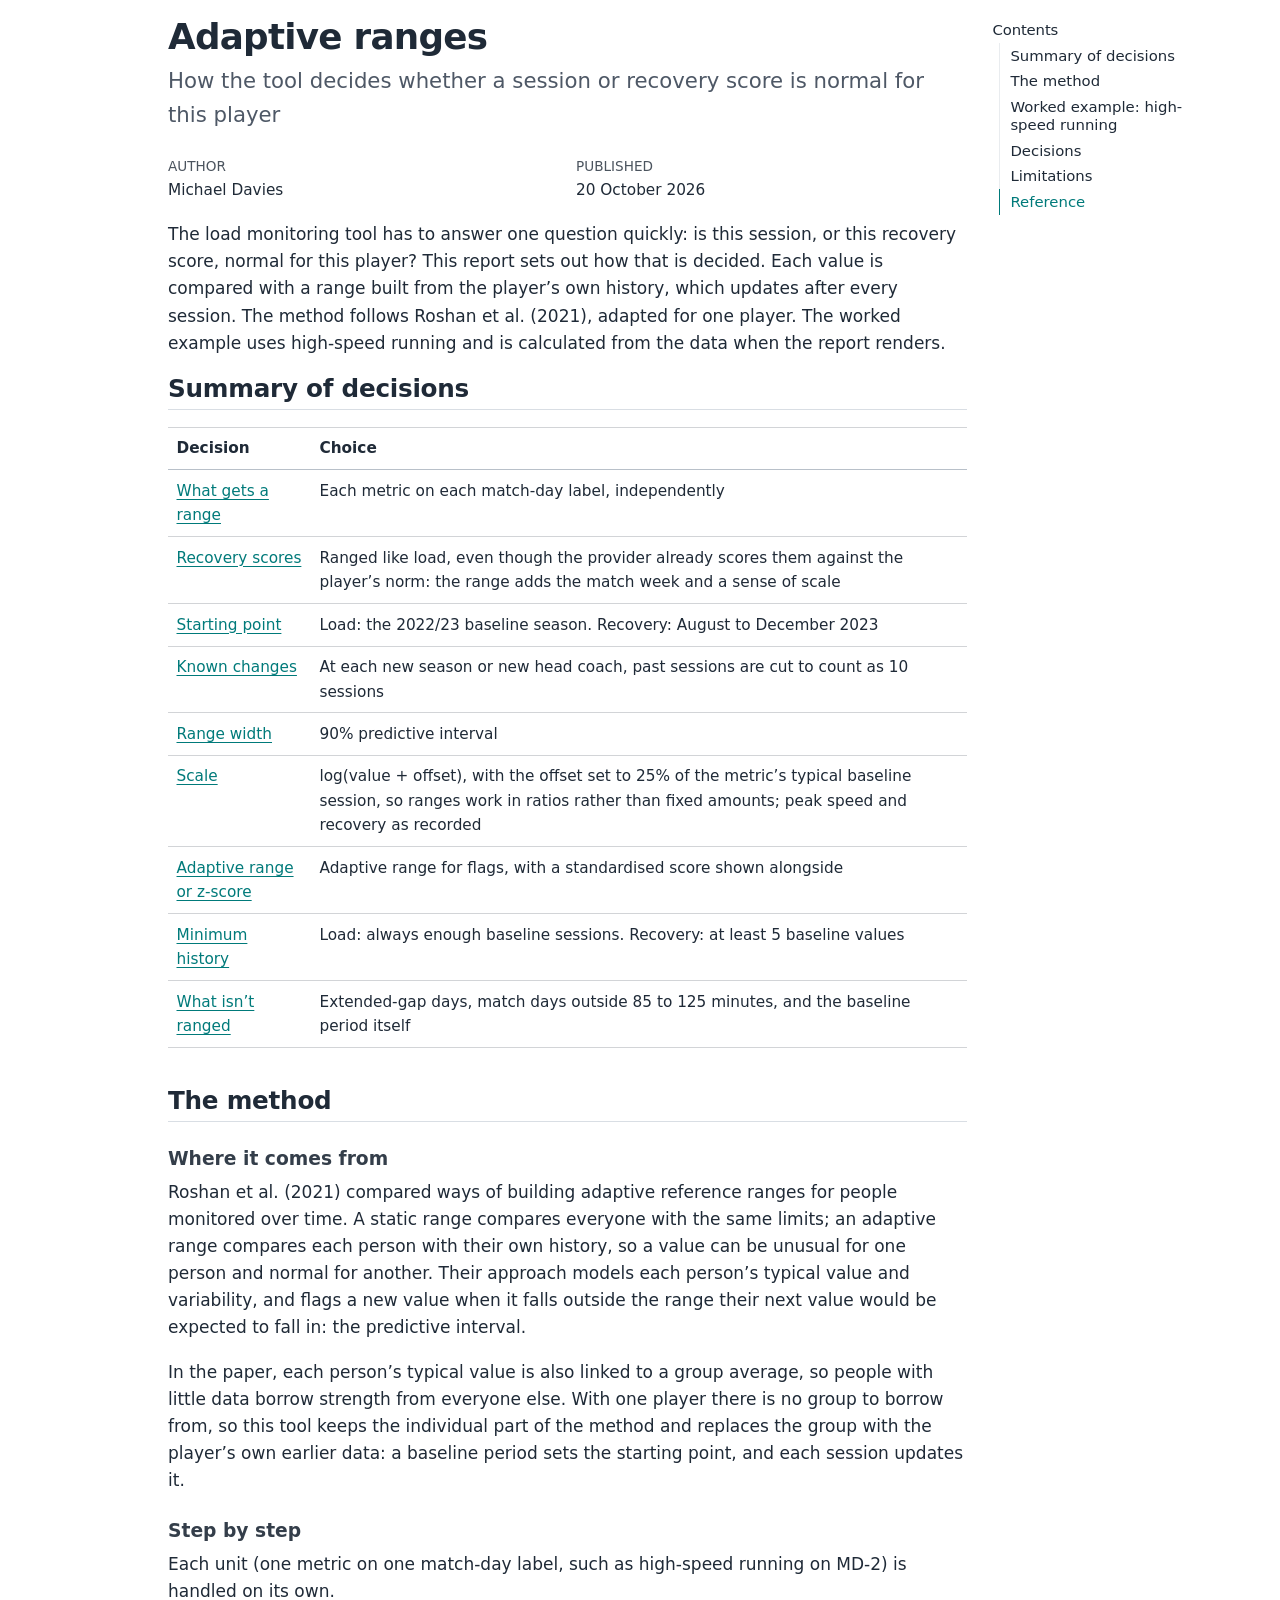
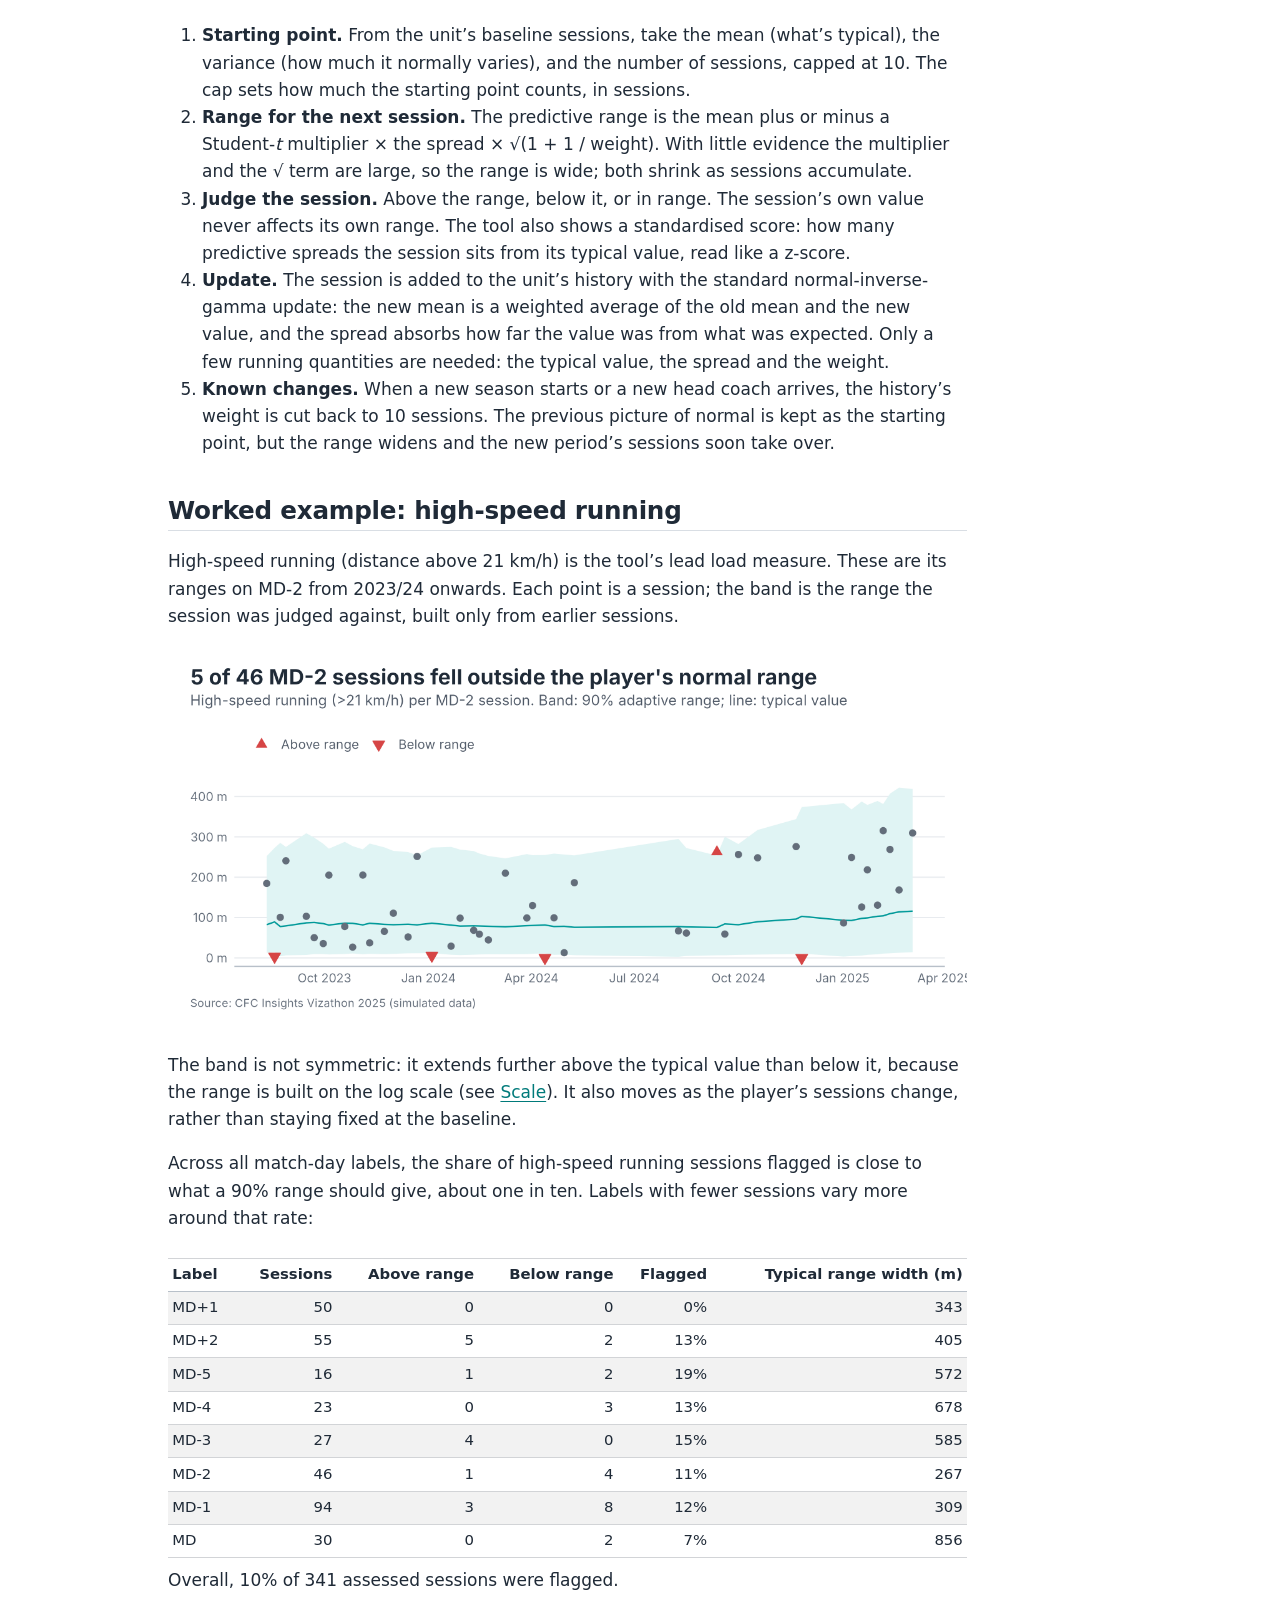
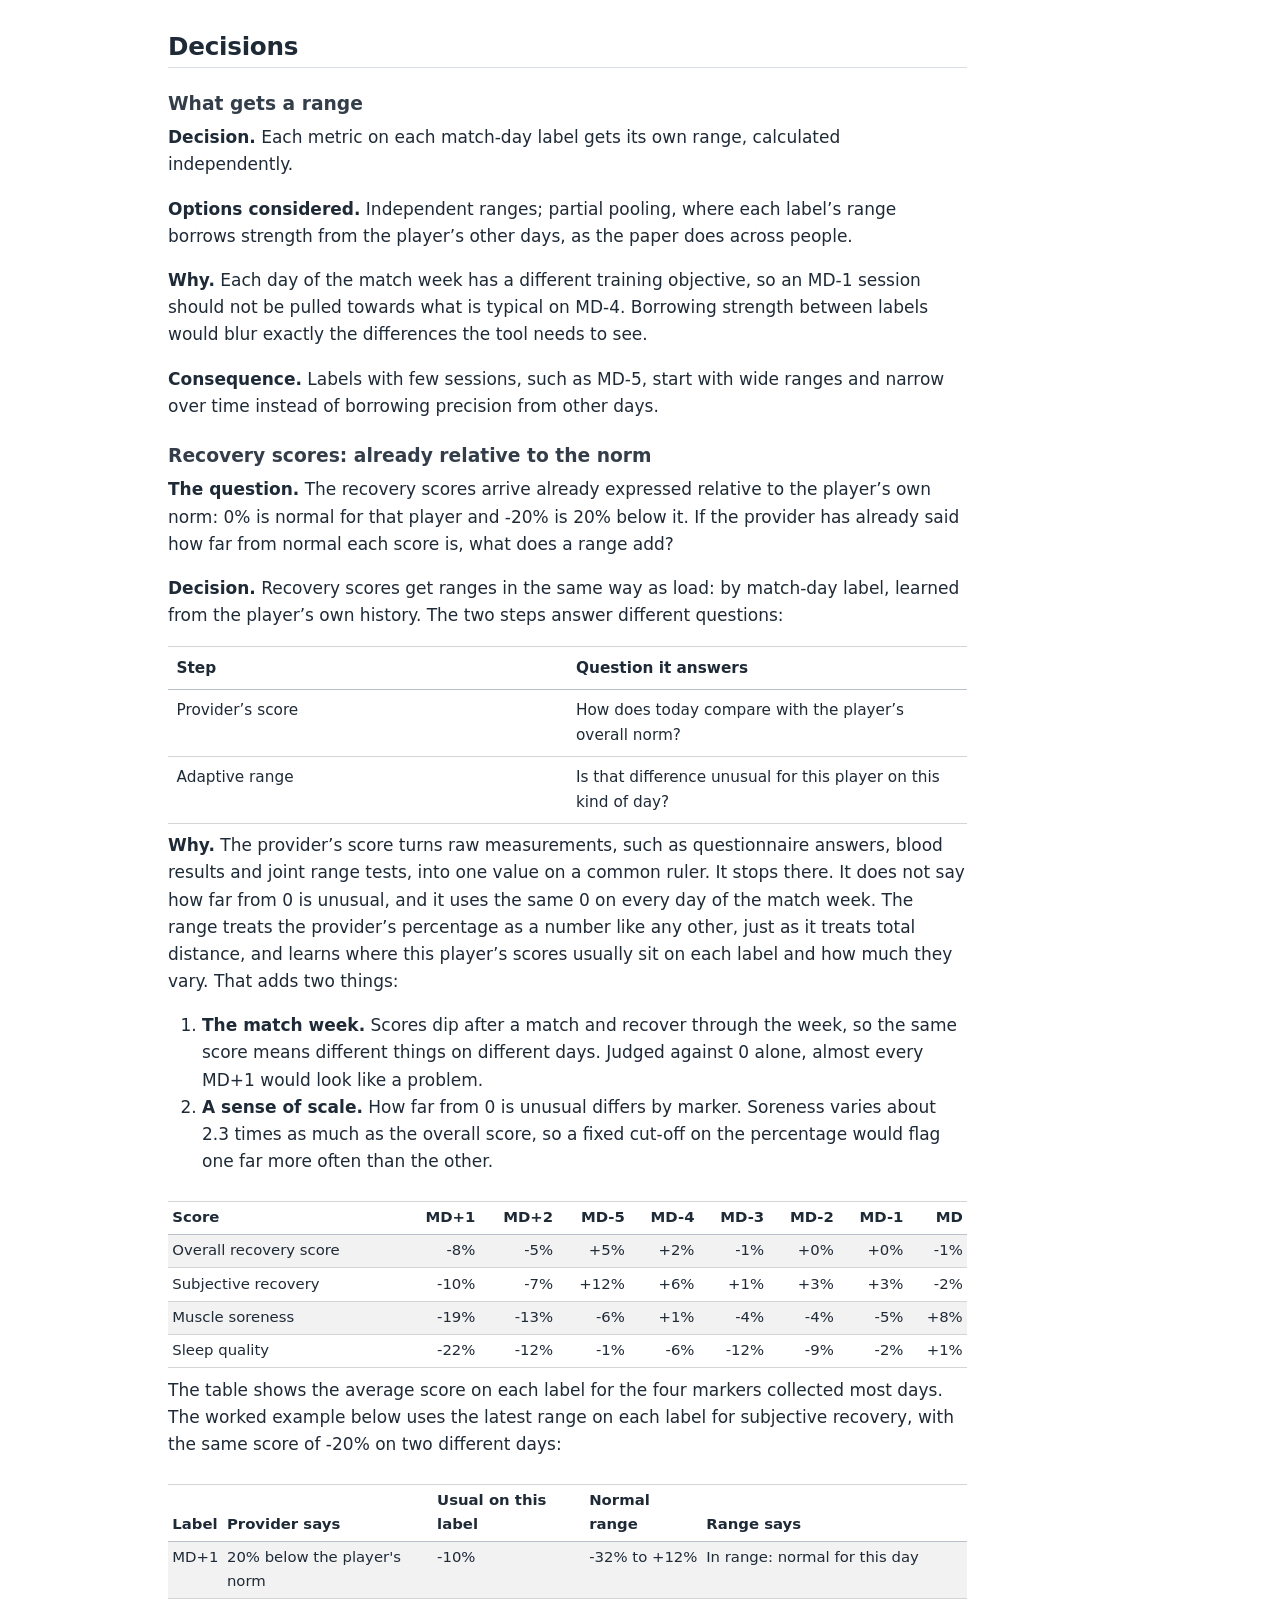
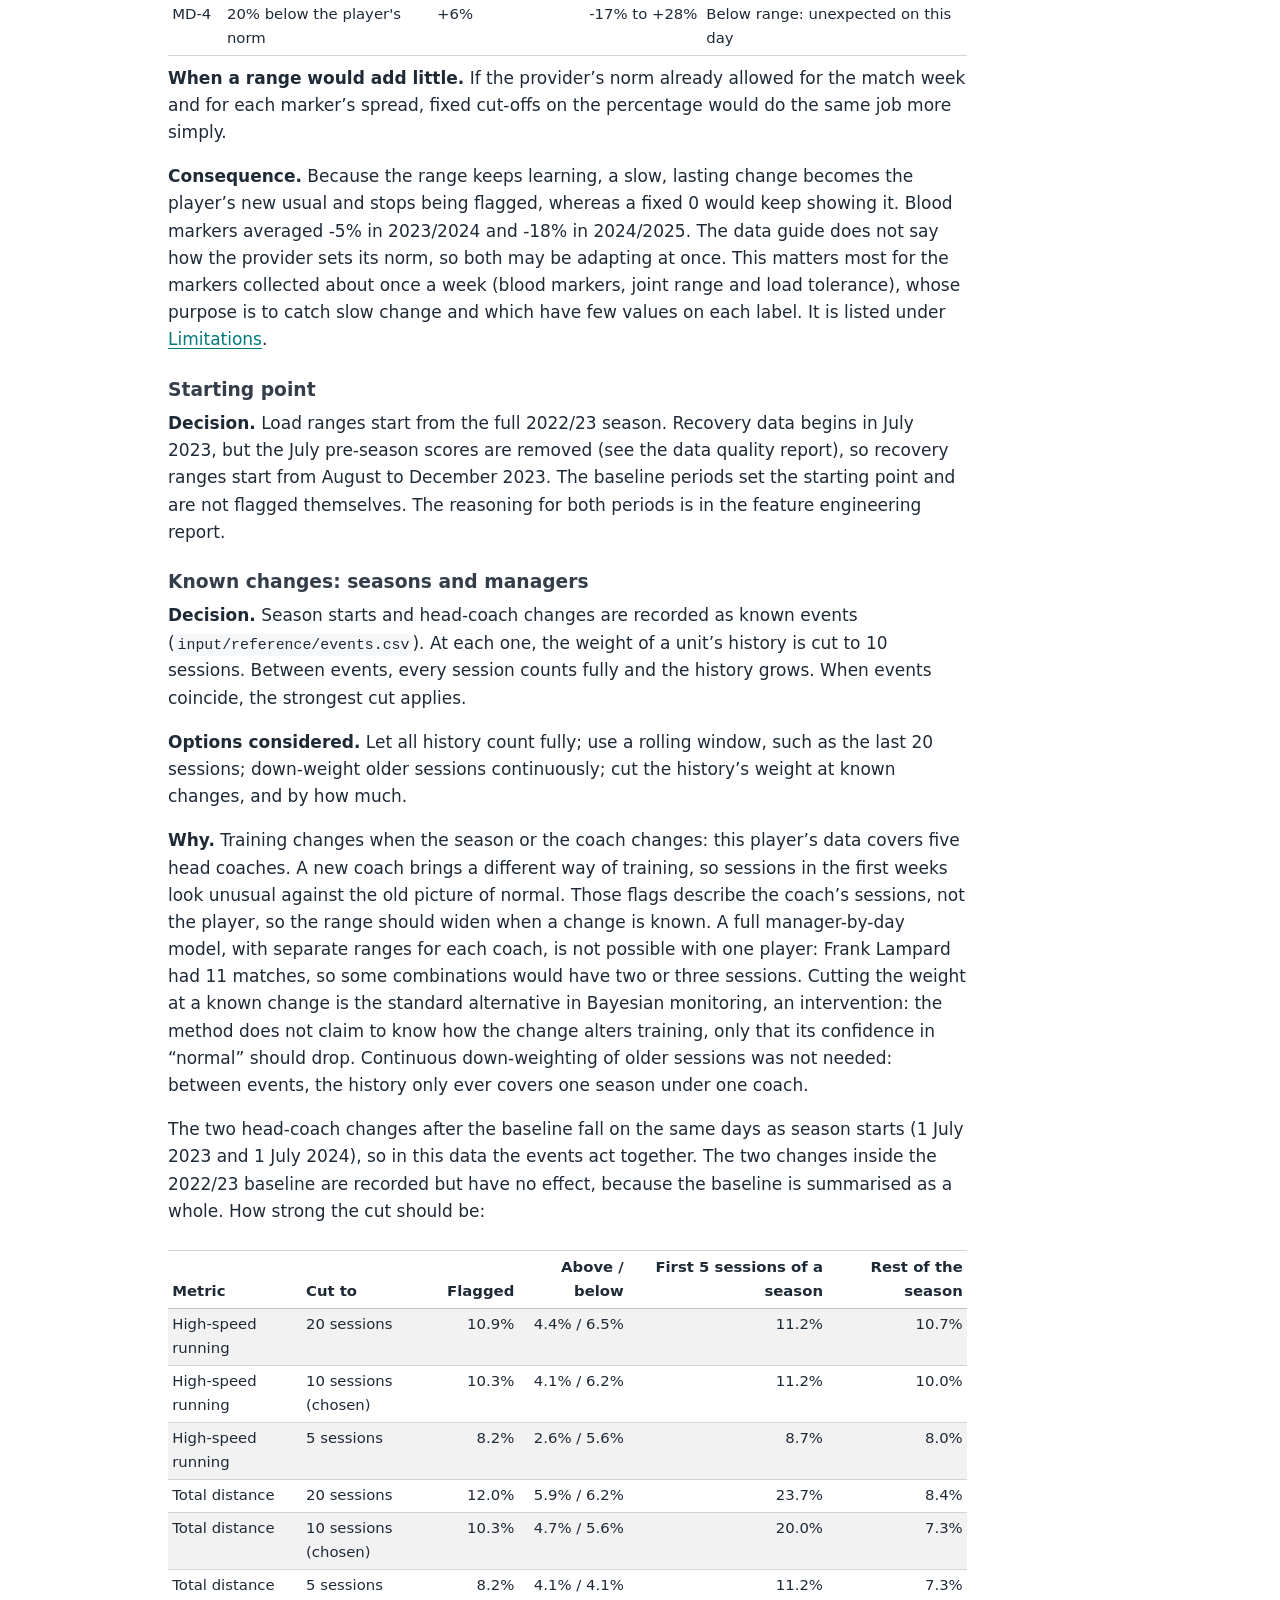
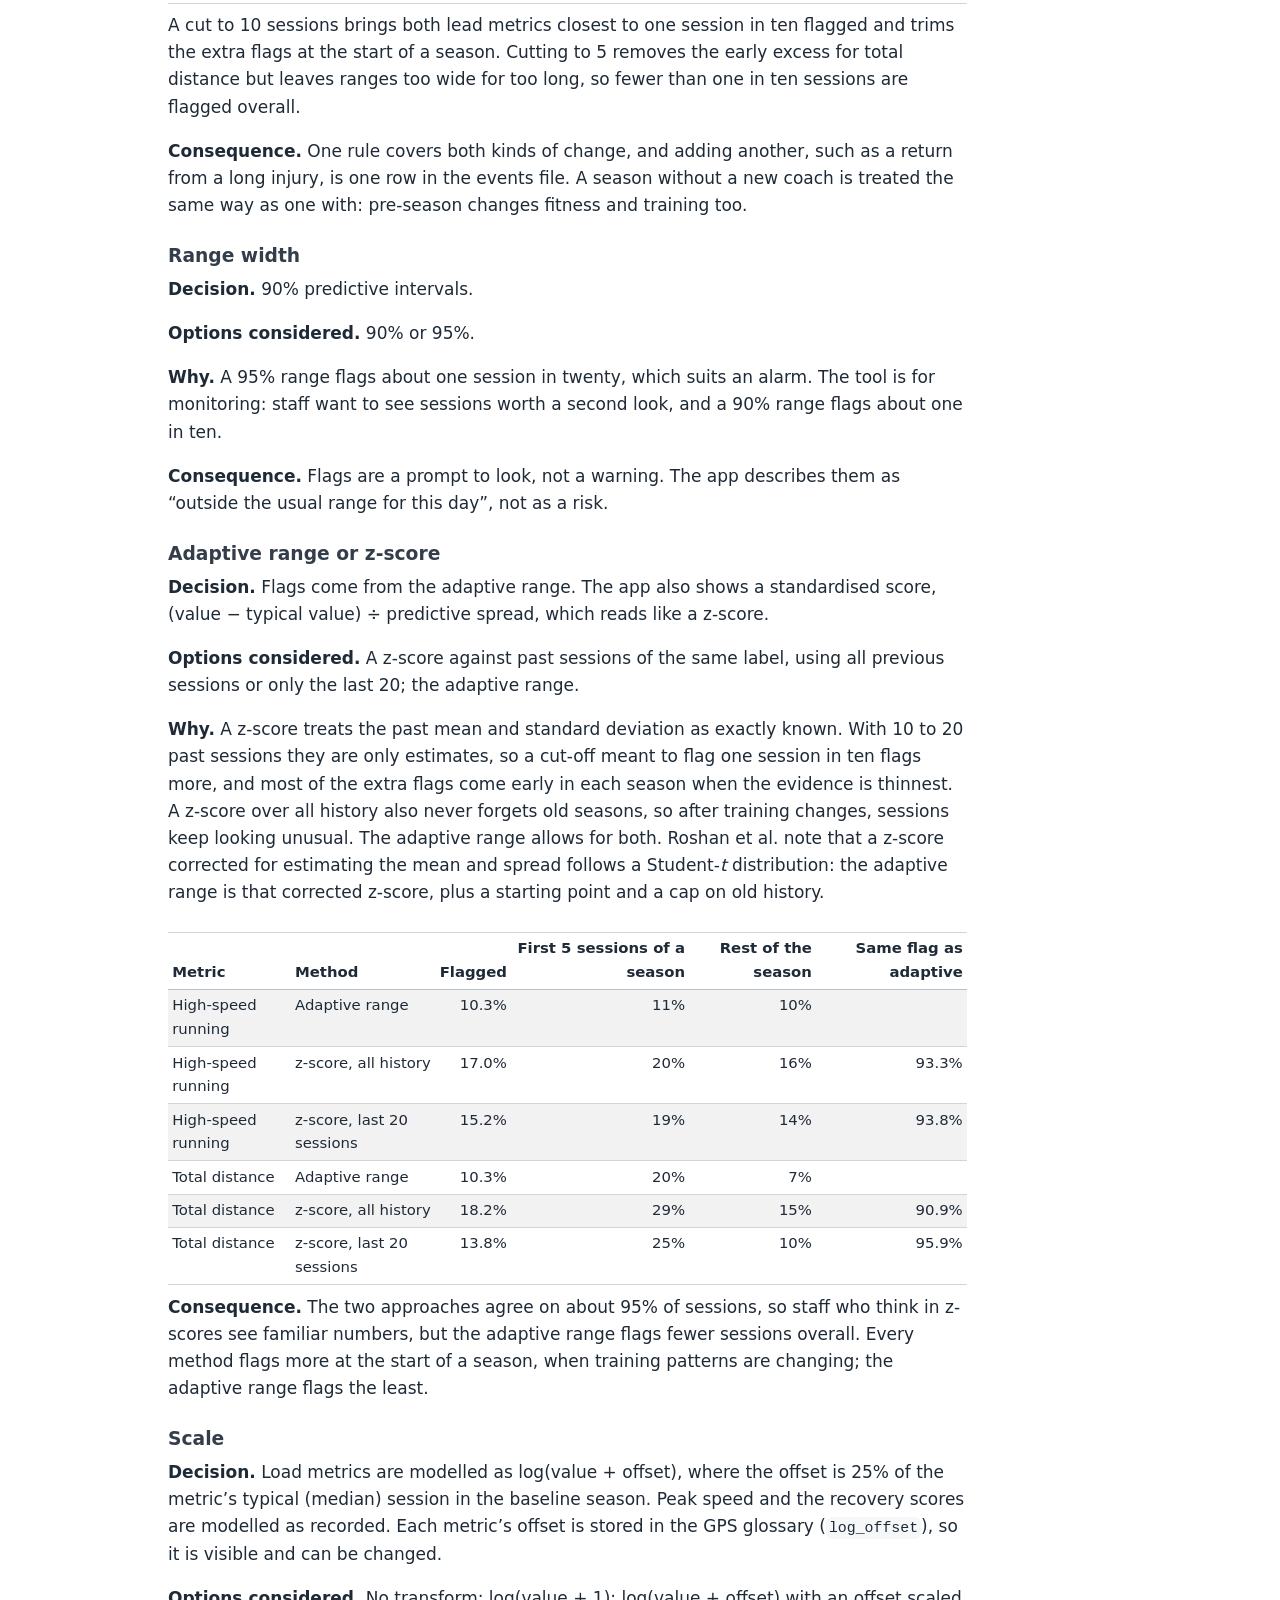
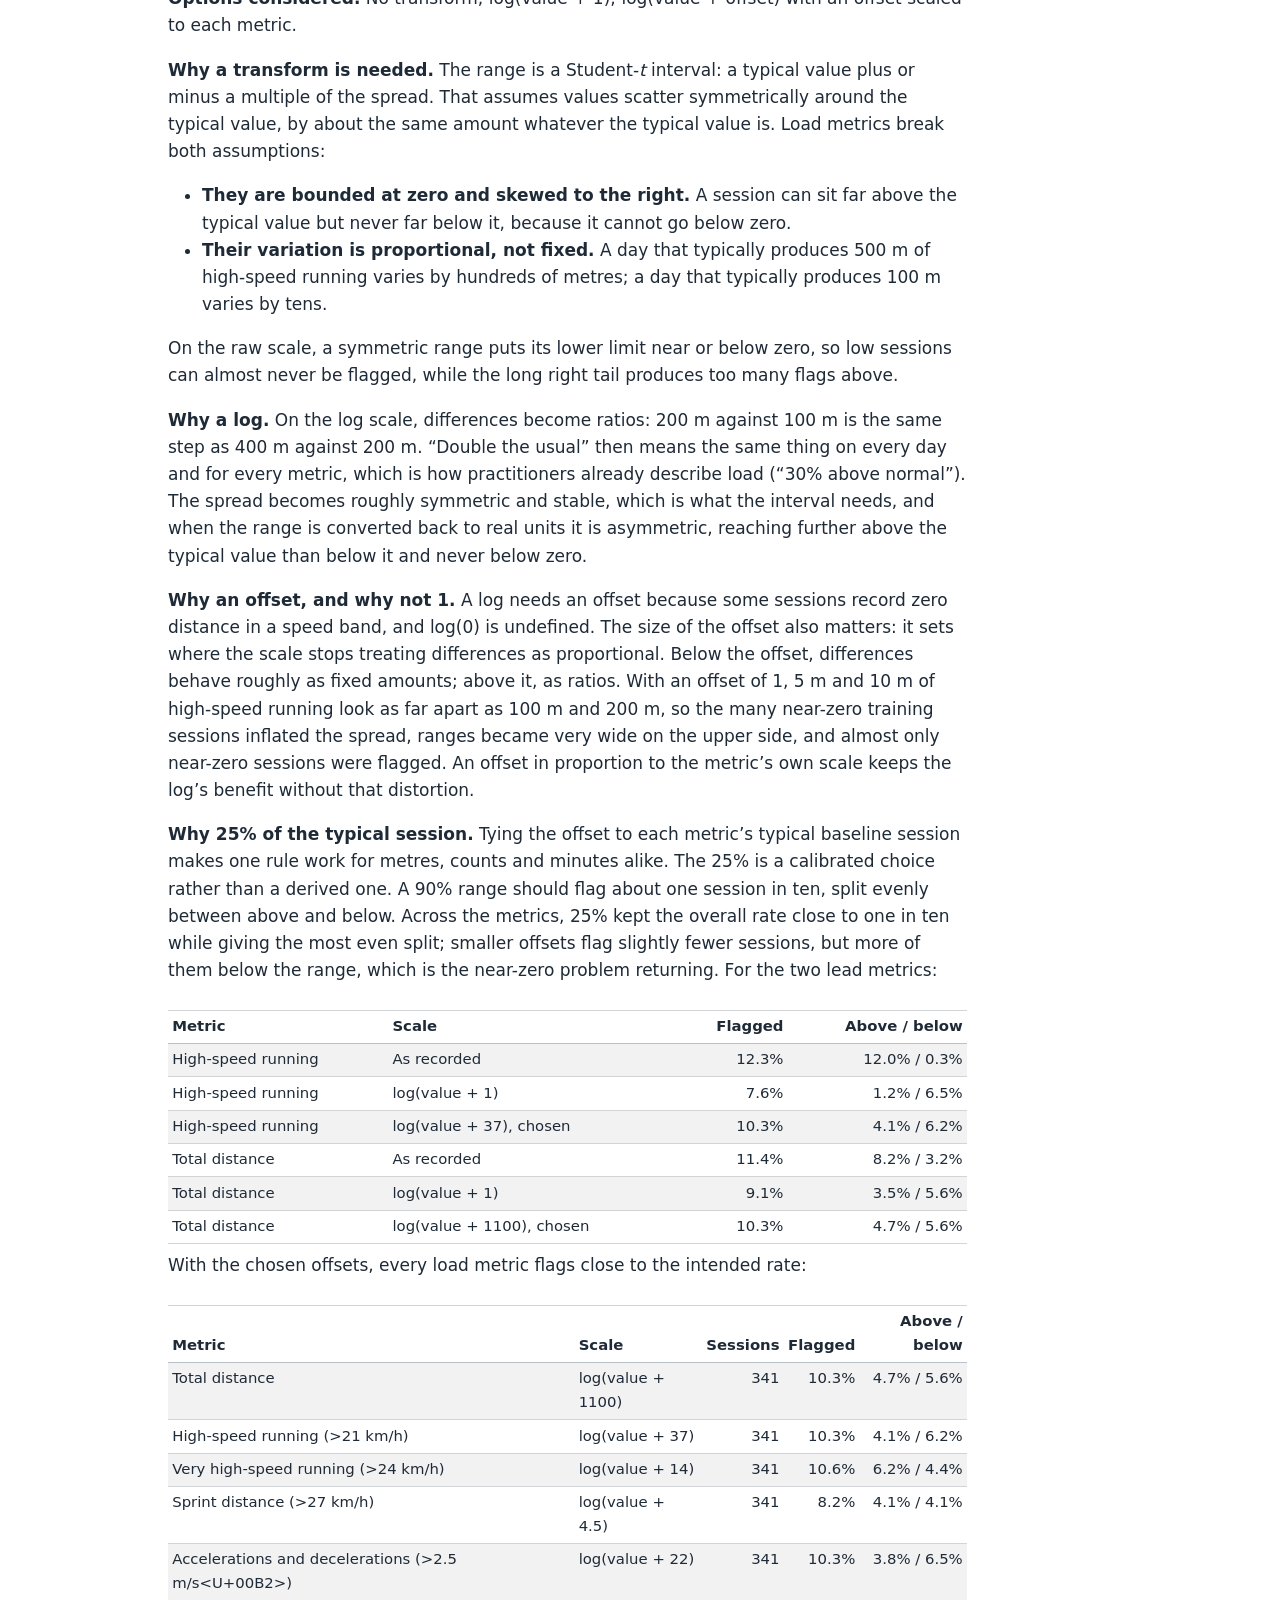
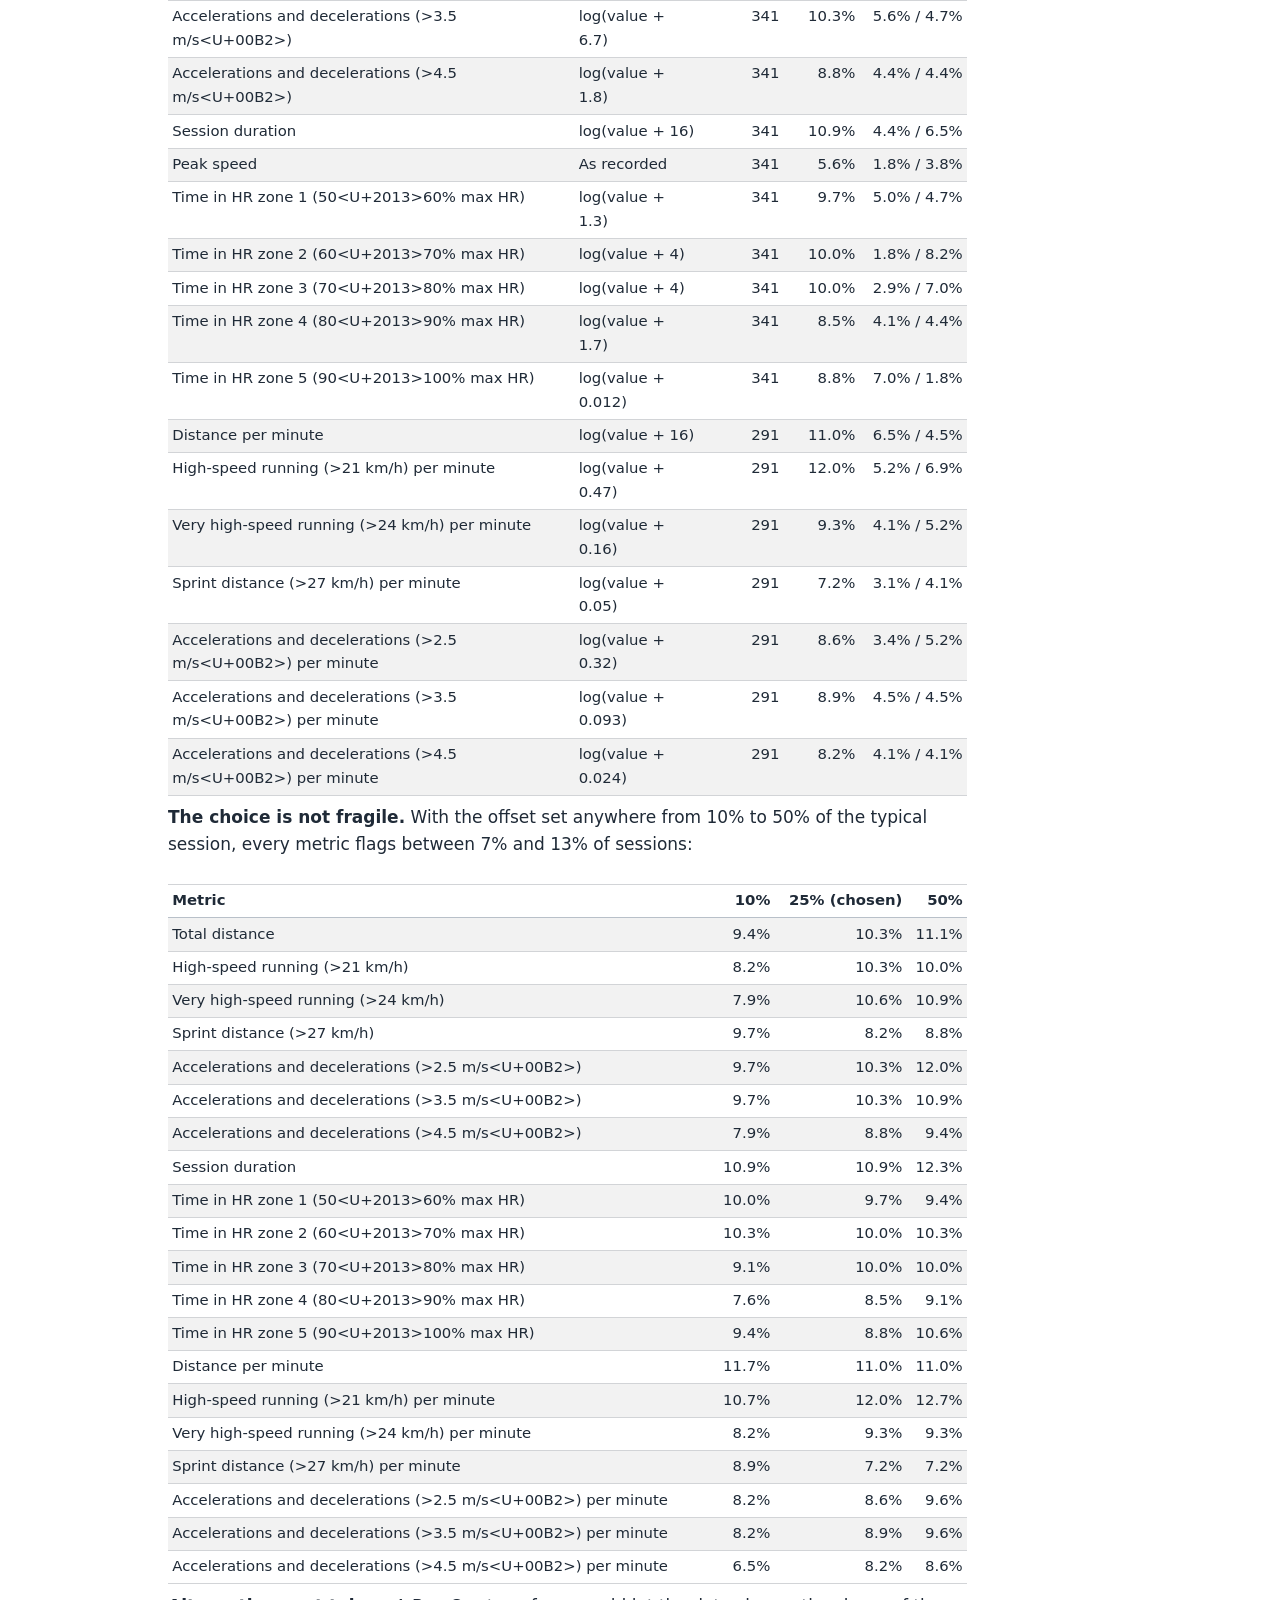
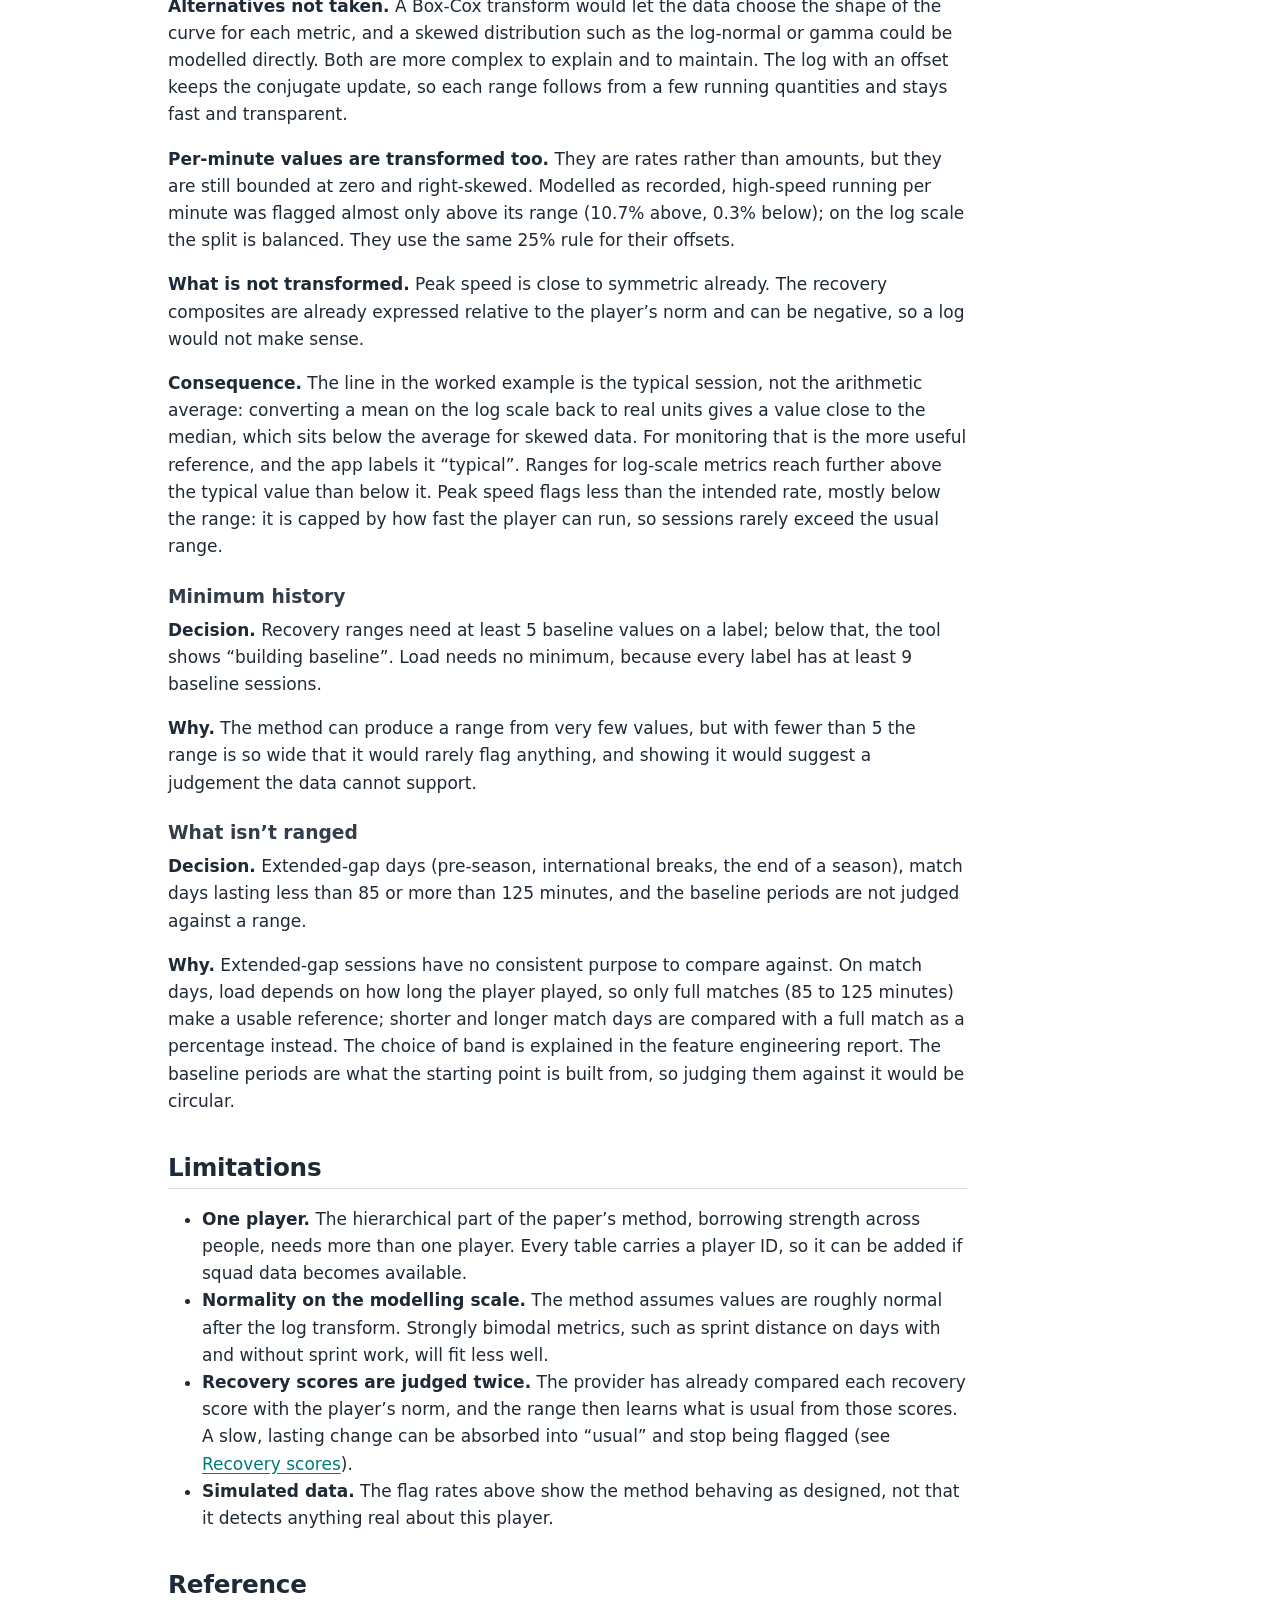
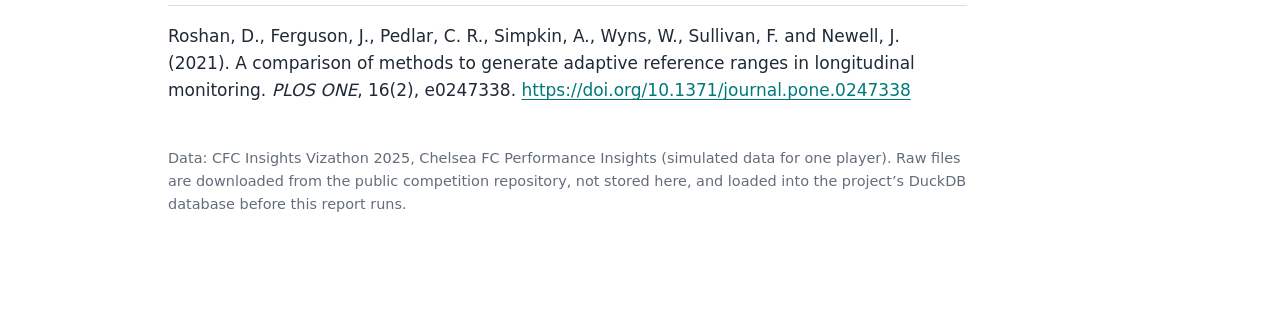
==== commit cf4f3a58: "Add Landing page to render first why the data pulls through" ====
--- a/docs/adaptive_ranges.html
+++ b/docs/adaptive_ranges.html
@@ -2155,6 +2155,7 @@
   <li><a href="#decisions" id="toc-decisions" class="nav-link" data-scroll-target="#decisions">Decisions</a>
   <ul class="collapse">
   <li><a href="#what-gets-a-range" id="toc-what-gets-a-range" class="nav-link" data-scroll-target="#what-gets-a-range">What gets a range</a></li>
+  <li><a href="#recovery-scores-already-relative-to-the-norm" id="toc-recovery-scores-already-relative-to-the-norm" class="nav-link" data-scroll-target="#recovery-scores-already-relative-to-the-norm">Recovery scores: already relative to the norm</a></li>
   <li><a href="#starting-point" id="toc-starting-point" class="nav-link" data-scroll-target="#starting-point">Starting point</a></li>
   <li><a href="#known-changes-seasons-and-managers" id="toc-known-changes-seasons-and-managers" class="nav-link" data-scroll-target="#known-changes-seasons-and-managers">Known changes: seasons and managers</a></li>
   <li><a href="#range-width" id="toc-range-width" class="nav-link" data-scroll-target="#range-width">Range width</a></li>
@@ -2218,30 +2219,34 @@
 <td>Each metric on each match-day label, independently</td>
 </tr>
 <tr class="even">
+<td><a href="#recovery-scores-already-relative-to-the-norm">Recovery scores</a></td>
+<td>Ranged like load, even though the provider already scores them against the player’s norm: the range adds the match week and a sense of scale</td>
+</tr>
+<tr class="odd">
 <td><a href="#starting-point">Starting point</a></td>
-<td>Load: the 2022/23 baseline season. Recovery: July to December 2023</td>
-</tr>
-<tr class="odd">
+<td>Load: the 2022/23 baseline season. Recovery: August to December 2023</td>
+</tr>
+<tr class="even">
 <td><a href="#known-changes-seasons-and-managers">Known changes</a></td>
 <td>At each new season or new head coach, past sessions are cut to count as 10 sessions</td>
 </tr>
-<tr class="even">
+<tr class="odd">
 <td><a href="#range-width">Range width</a></td>
 <td>90% predictive interval</td>
 </tr>
-<tr class="odd">
+<tr class="even">
 <td><a href="#scale">Scale</a></td>
 <td>log(value + offset), with the offset set to 25% of the metric’s typical baseline session, so ranges work in ratios rather than fixed amounts; peak speed and recovery as recorded</td>
 </tr>
-<tr class="even">
+<tr class="odd">
 <td><a href="#adaptive-range-or-z-score">Adaptive range or z-score</a></td>
 <td>Adaptive range for flags, with a standardised score shown alongside</td>
 </tr>
-<tr class="odd">
+<tr class="even">
 <td><a href="#minimum-history">Minimum history</a></td>
 <td>Load: always enough baseline sessions. Recovery: at least 5 baseline values</td>
 </tr>
-<tr class="even">
+<tr class="odd">
 <td><a href="#what-isnt-ranged">What isn’t ranged</a></td>
 <td>Extended-gap days, match days outside 85 to 125 minutes, and the baseline period itself</td>
 </tr>
@@ -2374,9 +2379,140 @@
 <p><strong>Why.</strong> Each day of the match week has a different training objective, so an MD-1 session should not be pulled towards what is typical on MD-4. Borrowing strength between labels would blur exactly the differences the tool needs to see.</p>
 <p><strong>Consequence.</strong> Labels with few sessions, such as MD-5, start with wide ranges and narrow over time instead of borrowing precision from other days.</p>
 </section>
+<section id="recovery-scores-already-relative-to-the-norm" class="level3">
+<h3 class="anchored" data-anchor-id="recovery-scores-already-relative-to-the-norm">Recovery scores: already relative to the norm</h3>
+<p><strong>The question.</strong> The recovery scores arrive already expressed relative to the player’s own norm: 0% is normal for that player and -20% is 20% below it. If the provider has already said how far from normal each score is, what does a range add?</p>
+<p><strong>Decision.</strong> Recovery scores get ranges in the same way as load: by match-day label, learned from the player’s own history. The two steps answer different questions:</p>
+<table class="caption-top table">
+<colgroup>
+<col style="width: 50%">
+<col style="width: 50%">
+</colgroup>
+<thead>
+<tr class="header">
+<th>Step</th>
+<th>Question it answers</th>
+</tr>
+</thead>
+<tbody>
+<tr class="odd">
+<td>Provider’s score</td>
+<td>How does today compare with the player’s overall norm?</td>
+</tr>
+<tr class="even">
+<td>Adaptive range</td>
+<td>Is that difference unusual for this player on this kind of day?</td>
+</tr>
+</tbody>
+</table>
+<p><strong>Why.</strong> The provider’s score turns raw measurements, such as questionnaire answers, blood results and joint range tests, into one value on a common ruler. It stops there. It does not say how far from 0 is unusual, and it uses the same 0 on every day of the match week. The range treats the provider’s percentage as a number like any other, just as it treats total distance, and learns where this player’s scores usually sit on each label and how much they vary. That adds two things:</p>
+<ol type="1">
+<li><strong>The match week.</strong> Scores dip after a match and recover through the week, so the same score means different things on different days. Judged against 0 alone, almost every MD+1 would look like a problem.</li>
+<li><strong>A sense of scale.</strong> How far from 0 is unusual differs by marker. Soreness varies about 2.3 times as much as the overall score, so a fixed cut-off on the percentage would flag one far more often than the other.</li>
+</ol>
+<div class="cell">
+<div class="cell-output-display">
+<table class="caption-top table table-sm table-striped small" data-quarto-postprocess="true">
+<thead>
+<tr class="header">
+<th style="text-align: left;" data-quarto-table-cell-role="th">Score</th>
+<th style="text-align: right;" data-quarto-table-cell-role="th">MD+1</th>
+<th style="text-align: right;" data-quarto-table-cell-role="th">MD+2</th>
+<th style="text-align: right;" data-quarto-table-cell-role="th">MD-5</th>
+<th style="text-align: right;" data-quarto-table-cell-role="th">MD-4</th>
+<th style="text-align: right;" data-quarto-table-cell-role="th">MD-3</th>
+<th style="text-align: right;" data-quarto-table-cell-role="th">MD-2</th>
+<th style="text-align: right;" data-quarto-table-cell-role="th">MD-1</th>
+<th style="text-align: right;" data-quarto-table-cell-role="th">MD</th>
+</tr>
+</thead>
+<tbody>
+<tr class="odd">
+<td style="text-align: left;">Overall recovery score</td>
+<td style="text-align: right;">-8%</td>
+<td style="text-align: right;">-5%</td>
+<td style="text-align: right;">+5%</td>
+<td style="text-align: right;">+2%</td>
+<td style="text-align: right;">-1%</td>
+<td style="text-align: right;">+0%</td>
+<td style="text-align: right;">+0%</td>
+<td style="text-align: right;">-1%</td>
+</tr>
+<tr class="even">
+<td style="text-align: left;">Subjective recovery</td>
+<td style="text-align: right;">-10%</td>
+<td style="text-align: right;">-7%</td>
+<td style="text-align: right;">+12%</td>
+<td style="text-align: right;">+6%</td>
+<td style="text-align: right;">+1%</td>
+<td style="text-align: right;">+3%</td>
+<td style="text-align: right;">+3%</td>
+<td style="text-align: right;">-2%</td>
+</tr>
+<tr class="odd">
+<td style="text-align: left;">Muscle soreness</td>
+<td style="text-align: right;">-19%</td>
+<td style="text-align: right;">-13%</td>
+<td style="text-align: right;">-6%</td>
+<td style="text-align: right;">+1%</td>
+<td style="text-align: right;">-4%</td>
+<td style="text-align: right;">-4%</td>
+<td style="text-align: right;">-5%</td>
+<td style="text-align: right;">+8%</td>
+</tr>
+<tr class="even">
+<td style="text-align: left;">Sleep quality</td>
+<td style="text-align: right;">-22%</td>
+<td style="text-align: right;">-12%</td>
+<td style="text-align: right;">-1%</td>
+<td style="text-align: right;">-6%</td>
+<td style="text-align: right;">-12%</td>
+<td style="text-align: right;">-9%</td>
+<td style="text-align: right;">-2%</td>
+<td style="text-align: right;">+1%</td>
+</tr>
+</tbody>
+</table>
+</div>
+</div>
+<p>The table shows the average score on each label for the four markers collected most days. The worked example below uses the latest range on each label for subjective recovery, with the same score of -20% on two different days:</p>
+<div class="cell">
+<div class="cell-output-display">
+<table class="caption-top table table-sm table-striped small" data-quarto-postprocess="true">
+<thead>
+<tr class="header">
+<th data-quarto-table-cell-role="th">Label</th>
+<th data-quarto-table-cell-role="th">Provider says</th>
+<th data-quarto-table-cell-role="th">Usual on this label</th>
+<th data-quarto-table-cell-role="th">Normal range</th>
+<th data-quarto-table-cell-role="th">Range says</th>
+</tr>
+</thead>
+<tbody>
+<tr class="odd">
+<td>MD+1</td>
+<td>20% below the player&#39;s norm</td>
+<td>-10%</td>
+<td>-32% to +12%</td>
+<td>In range: normal for this day</td>
+</tr>
+<tr class="even">
+<td>MD-4</td>
+<td>20% below the player&#39;s norm</td>
+<td>+6%</td>
+<td>-17% to +28%</td>
+<td>Below range: unexpected on this day</td>
+</tr>
+</tbody>
+</table>
+</div>
+</div>
+<p><strong>When a range would add little.</strong> If the provider’s norm already allowed for the match week and for each marker’s spread, fixed cut-offs on the percentage would do the same job more simply.</p>
+<p><strong>Consequence.</strong> Because the range keeps learning, a slow, lasting change becomes the player’s new usual and stops being flagged, whereas a fixed 0 would keep showing it. Blood markers averaged -5% in 2023/2024 and -18% in 2024/2025. The data guide does not say how the provider sets its norm, so both may be adapting at once. This matters most for the markers collected about once a week (blood markers, joint range and load tolerance), whose purpose is to catch slow change and which have few values on each label. It is listed under <a href="#limitations">Limitations</a>.</p>
+</section>
 <section id="starting-point" class="level3">
 <h3 class="anchored" data-anchor-id="starting-point">Starting point</h3>
-<p><strong>Decision.</strong> Load ranges start from the full 2022/23 season. Recovery data begins in July 2023, so recovery ranges start from July to December 2023. The baseline periods set the starting point and are not flagged themselves. The reasoning for both periods is in the feature engineering report.</p>
+<p><strong>Decision.</strong> Load ranges start from the full 2022/23 season. Recovery data begins in July 2023, but the July pre-season scores are removed (see the data quality report), so recovery ranges start from August to December 2023. The baseline periods set the starting point and are not flagged themselves. The reasoning for both periods is in the feature engineering report.</p>
 </section>
 <section id="known-changes-seasons-and-managers" class="level3">
 <h3 class="anchored" data-anchor-id="known-changes-seasons-and-managers">Known changes: seasons and managers</h3>
@@ -2641,21 +2777,21 @@
 <td style="text-align: right;">4.1% / 4.1%</td>
 </tr>
 <tr class="odd">
-<td style="text-align: left;">Accelerations and decelerations (&gt;2.5 m/s²)</td>
+<td style="text-align: left;">Accelerations and decelerations (&gt;2.5 m/s&lt;U+00B2&gt;)</td>
 <td style="text-align: left;">log(value + 22)</td>
 <td style="text-align: right;">341</td>
 <td style="text-align: right;">10.3%</td>
 <td style="text-align: right;">3.8% / 6.5%</td>
 </tr>
 <tr class="even">
-<td style="text-align: left;">Accelerations and decelerations (&gt;3.5 m/s²)</td>
+<td style="text-align: left;">Accelerations and decelerations (&gt;3.5 m/s&lt;U+00B2&gt;)</td>
 <td style="text-align: left;">log(value + 6.7)</td>
 <td style="text-align: right;">341</td>
 <td style="text-align: right;">10.3%</td>
 <td style="text-align: right;">5.6% / 4.7%</td>
 </tr>
 <tr class="odd">
-<td style="text-align: left;">Accelerations and decelerations (&gt;4.5 m/s²)</td>
+<td style="text-align: left;">Accelerations and decelerations (&gt;4.5 m/s&lt;U+00B2&gt;)</td>
 <td style="text-align: left;">log(value + 1.8)</td>
 <td style="text-align: right;">341</td>
 <td style="text-align: right;">8.8%</td>
@@ -2676,35 +2812,35 @@
 <td style="text-align: right;">1.8% / 3.8%</td>
 </tr>
 <tr class="even">
-<td style="text-align: left;">Time in HR zone 1 (50–60% max HR)</td>
+<td style="text-align: left;">Time in HR zone 1 (50&lt;U+2013&gt;60% max HR)</td>
 <td style="text-align: left;">log(value + 1.3)</td>
 <td style="text-align: right;">341</td>
 <td style="text-align: right;">9.7%</td>
 <td style="text-align: right;">5.0% / 4.7%</td>
 </tr>
 <tr class="odd">
-<td style="text-align: left;">Time in HR zone 2 (60–70% max HR)</td>
+<td style="text-align: left;">Time in HR zone 2 (60&lt;U+2013&gt;70% max HR)</td>
 <td style="text-align: left;">log(value + 4)</td>
 <td style="text-align: right;">341</td>
 <td style="text-align: right;">10.0%</td>
 <td style="text-align: right;">1.8% / 8.2%</td>
 </tr>
 <tr class="even">
-<td style="text-align: left;">Time in HR zone 3 (70–80% max HR)</td>
+<td style="text-align: left;">Time in HR zone 3 (70&lt;U+2013&gt;80% max HR)</td>
 <td style="text-align: left;">log(value + 4)</td>
 <td style="text-align: right;">341</td>
 <td style="text-align: right;">10.0%</td>
 <td style="text-align: right;">2.9% / 7.0%</td>
 </tr>
 <tr class="odd">
-<td style="text-align: left;">Time in HR zone 4 (80–90% max HR)</td>
+<td style="text-align: left;">Time in HR zone 4 (80&lt;U+2013&gt;90% max HR)</td>
 <td style="text-align: left;">log(value + 1.7)</td>
 <td style="text-align: right;">341</td>
 <td style="text-align: right;">8.5%</td>
 <td style="text-align: right;">4.1% / 4.4%</td>
 </tr>
 <tr class="even">
-<td style="text-align: left;">Time in HR zone 5 (90–100% max HR)</td>
+<td style="text-align: left;">Time in HR zone 5 (90&lt;U+2013&gt;100% max HR)</td>
 <td style="text-align: left;">log(value + 0.012)</td>
 <td style="text-align: right;">341</td>
 <td style="text-align: right;">8.8%</td>
@@ -2739,21 +2875,21 @@
 <td style="text-align: right;">3.1% / 4.1%</td>
 </tr>
 <tr class="odd">
-<td style="text-align: left;">Accelerations and decelerations (&gt;2.5 m/s²) per minute</td>
+<td style="text-align: left;">Accelerations and decelerations (&gt;2.5 m/s&lt;U+00B2&gt;) per minute</td>
 <td style="text-align: left;">log(value + 0.32)</td>
 <td style="text-align: right;">291</td>
 <td style="text-align: right;">8.6%</td>
 <td style="text-align: right;">3.4% / 5.2%</td>
 </tr>
 <tr class="even">
-<td style="text-align: left;">Accelerations and decelerations (&gt;3.5 m/s²) per minute</td>
+<td style="text-align: left;">Accelerations and decelerations (&gt;3.5 m/s&lt;U+00B2&gt;) per minute</td>
 <td style="text-align: left;">log(value + 0.093)</td>
 <td style="text-align: right;">291</td>
 <td style="text-align: right;">8.9%</td>
 <td style="text-align: right;">4.5% / 4.5%</td>
 </tr>
 <tr class="odd">
-<td style="text-align: left;">Accelerations and decelerations (&gt;4.5 m/s²) per minute</td>
+<td style="text-align: left;">Accelerations and decelerations (&gt;4.5 m/s&lt;U+00B2&gt;) per minute</td>
 <td style="text-align: left;">log(value + 0.024)</td>
 <td style="text-align: right;">291</td>
 <td style="text-align: right;">8.2%</td>
@@ -2801,19 +2937,19 @@
 <td style="text-align: right;">8.8%</td>
 </tr>
 <tr class="odd">
-<td style="text-align: left;">Accelerations and decelerations (&gt;2.5 m/s²)</td>
+<td style="text-align: left;">Accelerations and decelerations (&gt;2.5 m/s&lt;U+00B2&gt;)</td>
 <td style="text-align: right;">9.7%</td>
 <td style="text-align: right;">10.3%</td>
 <td style="text-align: right;">12.0%</td>
 </tr>
 <tr class="even">
-<td style="text-align: left;">Accelerations and decelerations (&gt;3.5 m/s²)</td>
+<td style="text-align: left;">Accelerations and decelerations (&gt;3.5 m/s&lt;U+00B2&gt;)</td>
 <td style="text-align: right;">9.7%</td>
 <td style="text-align: right;">10.3%</td>
 <td style="text-align: right;">10.9%</td>
 </tr>
 <tr class="odd">
-<td style="text-align: left;">Accelerations and decelerations (&gt;4.5 m/s²)</td>
+<td style="text-align: left;">Accelerations and decelerations (&gt;4.5 m/s&lt;U+00B2&gt;)</td>
 <td style="text-align: right;">7.9%</td>
 <td style="text-align: right;">8.8%</td>
 <td style="text-align: right;">9.4%</td>
@@ -2825,31 +2961,31 @@
 <td style="text-align: right;">12.3%</td>
 </tr>
 <tr class="odd">
-<td style="text-align: left;">Time in HR zone 1 (50–60% max HR)</td>
+<td style="text-align: left;">Time in HR zone 1 (50&lt;U+2013&gt;60% max HR)</td>
 <td style="text-align: right;">10.0%</td>
 <td style="text-align: right;">9.7%</td>
 <td style="text-align: right;">9.4%</td>
 </tr>
 <tr class="even">
-<td style="text-align: left;">Time in HR zone 2 (60–70% max HR)</td>
+<td style="text-align: left;">Time in HR zone 2 (60&lt;U+2013&gt;70% max HR)</td>
 <td style="text-align: right;">10.3%</td>
 <td style="text-align: right;">10.0%</td>
 <td style="text-align: right;">10.3%</td>
 </tr>
 <tr class="odd">
-<td style="text-align: left;">Time in HR zone 3 (70–80% max HR)</td>
+<td style="text-align: left;">Time in HR zone 3 (70&lt;U+2013&gt;80% max HR)</td>
 <td style="text-align: right;">9.1%</td>
 <td style="text-align: right;">10.0%</td>
 <td style="text-align: right;">10.0%</td>
 </tr>
 <tr class="even">
-<td style="text-align: left;">Time in HR zone 4 (80–90% max HR)</td>
+<td style="text-align: left;">Time in HR zone 4 (80&lt;U+2013&gt;90% max HR)</td>
 <td style="text-align: right;">7.6%</td>
 <td style="text-align: right;">8.5%</td>
 <td style="text-align: right;">9.1%</td>
 </tr>
 <tr class="odd">
-<td style="text-align: left;">Time in HR zone 5 (90–100% max HR)</td>
+<td style="text-align: left;">Time in HR zone 5 (90&lt;U+2013&gt;100% max HR)</td>
 <td style="text-align: right;">9.4%</td>
 <td style="text-align: right;">8.8%</td>
 <td style="text-align: right;">10.6%</td>
@@ -2879,19 +3015,19 @@
 <td style="text-align: right;">7.2%</td>
 </tr>
 <tr class="even">
-<td style="text-align: left;">Accelerations and decelerations (&gt;2.5 m/s²) per minute</td>
+<td style="text-align: left;">Accelerations and decelerations (&gt;2.5 m/s&lt;U+00B2&gt;) per minute</td>
 <td style="text-align: right;">8.2%</td>
 <td style="text-align: right;">8.6%</td>
 <td style="text-align: right;">9.6%</td>
 </tr>
 <tr class="odd">
-<td style="text-align: left;">Accelerations and decelerations (&gt;3.5 m/s²) per minute</td>
+<td style="text-align: left;">Accelerations and decelerations (&gt;3.5 m/s&lt;U+00B2&gt;) per minute</td>
 <td style="text-align: right;">8.2%</td>
 <td style="text-align: right;">8.9%</td>
 <td style="text-align: right;">9.6%</td>
 </tr>
 <tr class="even">
-<td style="text-align: left;">Accelerations and decelerations (&gt;4.5 m/s²) per minute</td>
+<td style="text-align: left;">Accelerations and decelerations (&gt;4.5 m/s&lt;U+00B2&gt;) per minute</td>
 <td style="text-align: right;">6.5%</td>
 <td style="text-align: right;">8.2%</td>
 <td style="text-align: right;">8.6%</td>
@@ -2921,6 +3057,7 @@
 <ul>
 <li><strong>One player.</strong> The hierarchical part of the paper’s method, borrowing strength across people, needs more than one player. Every table carries a player ID, so it can be added if squad data becomes available.</li>
 <li><strong>Normality on the modelling scale.</strong> The method assumes values are roughly normal after the log transform. Strongly bimodal metrics, such as sprint distance on days with and without sprint work, will fit less well.</li>
+<li><strong>Recovery scores are judged twice.</strong> The provider has already compared each recovery score with the player’s norm, and the range then learns what is usual from those scores. A slow, lasting change can be absorbed into “usual” and stop being flagged (see <a href="#recovery-scores-already-relative-to-the-norm">Recovery scores</a>).</li>
 <li><strong>Simulated data.</strong> The flag rates above show the method behaving as designed, not that it detects anything real about this player.</li>
 </ul>
 </section>
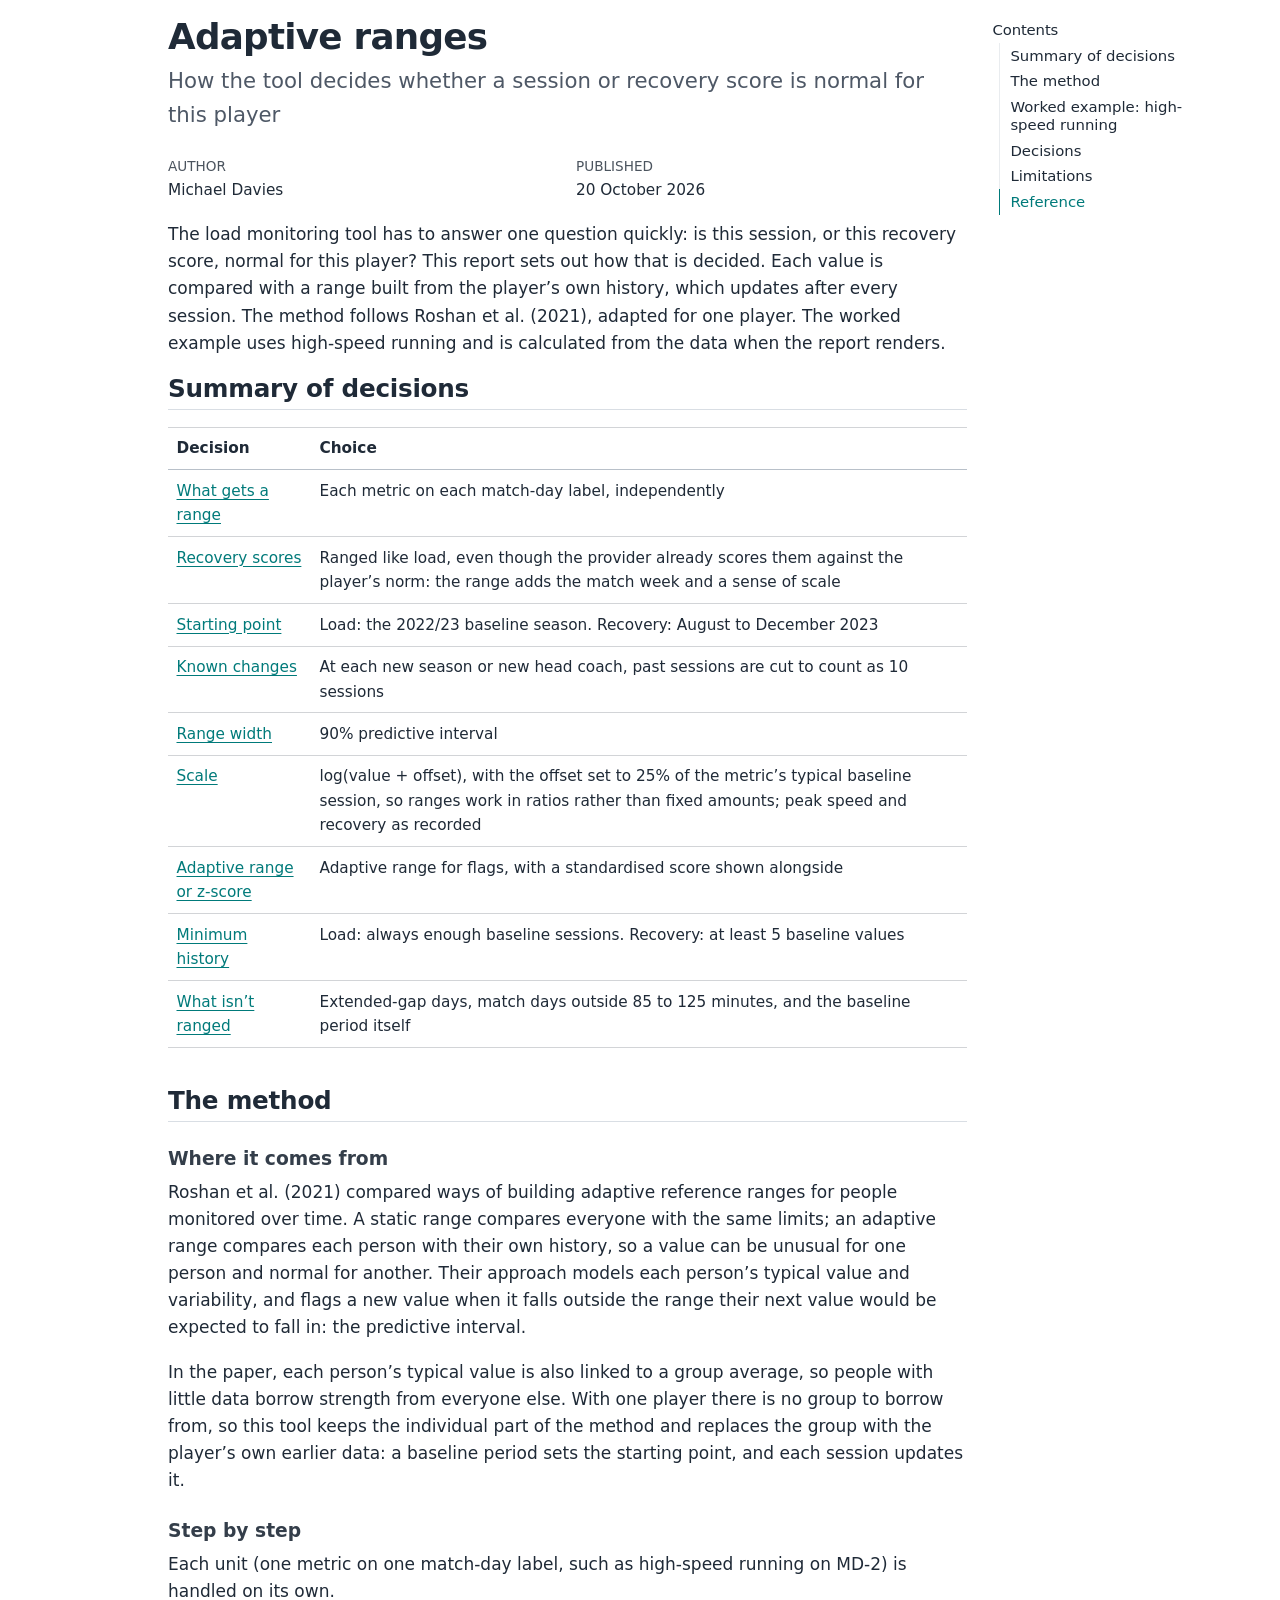
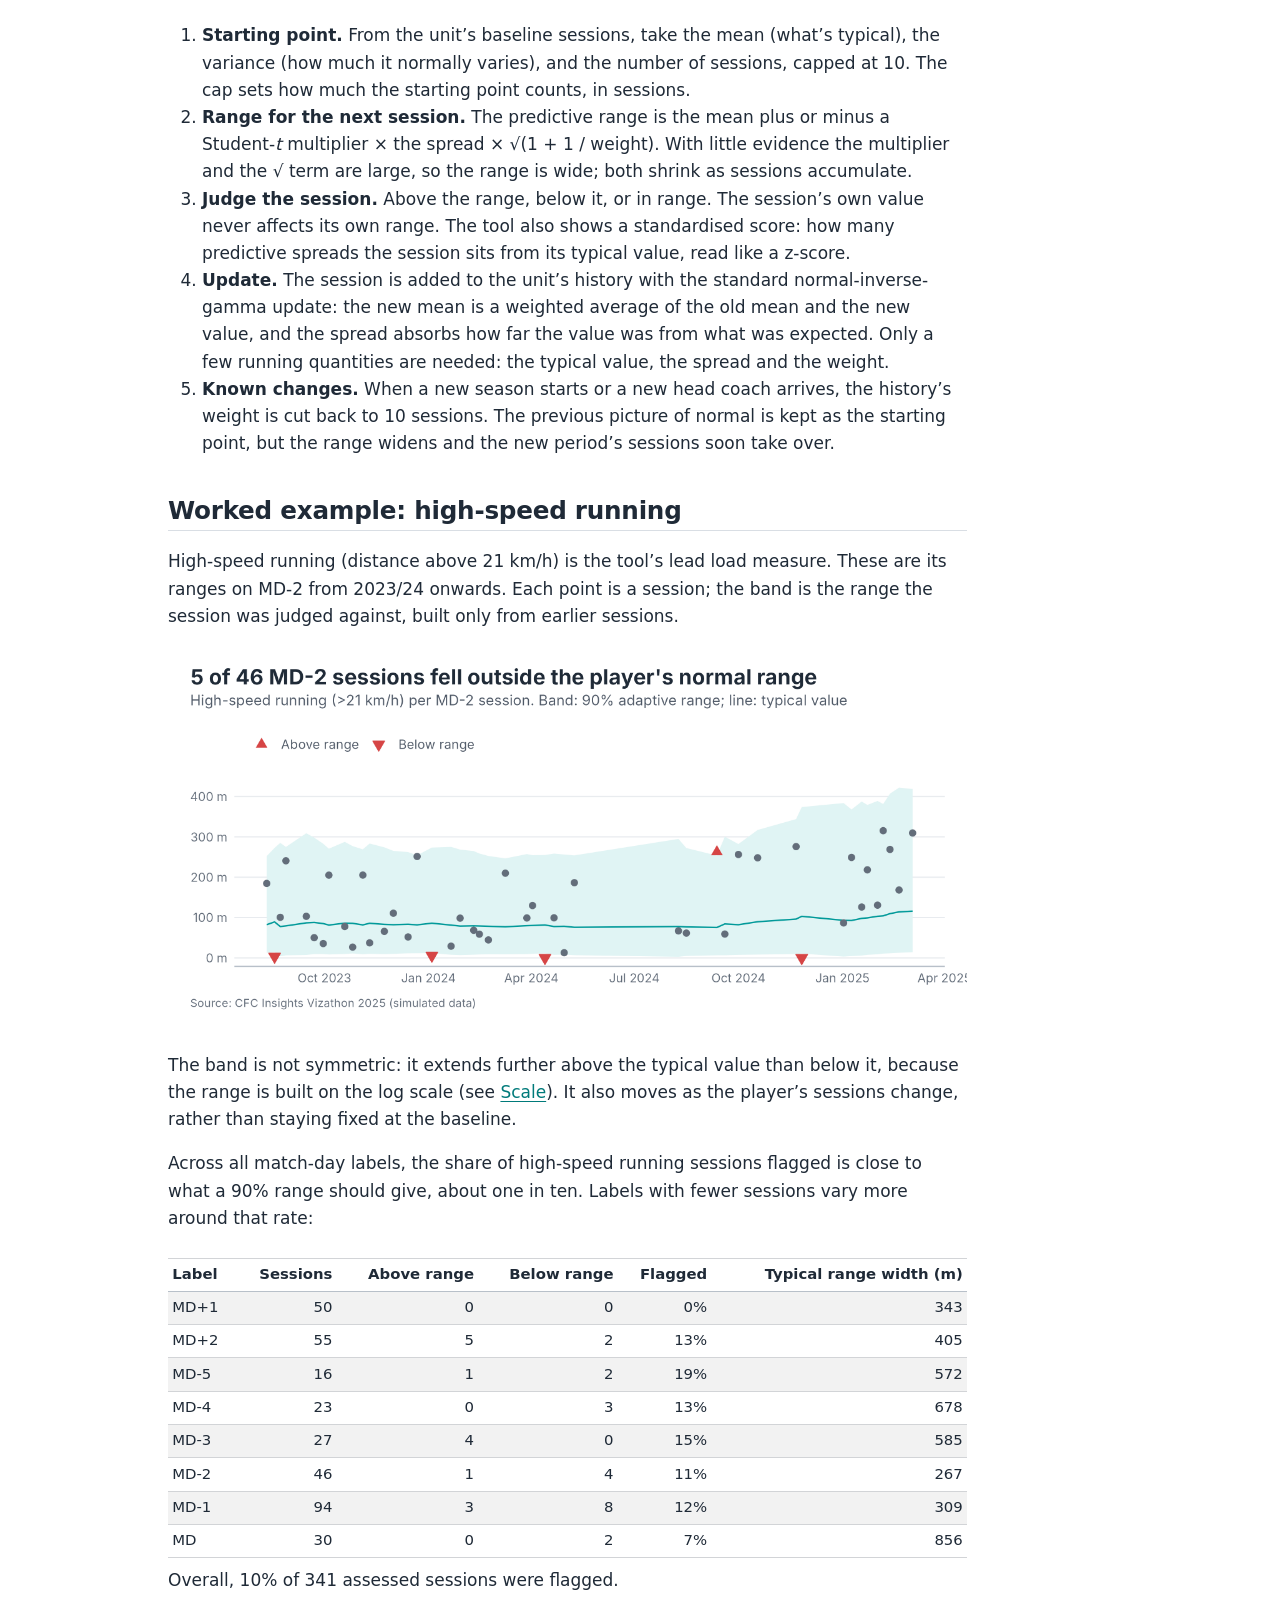
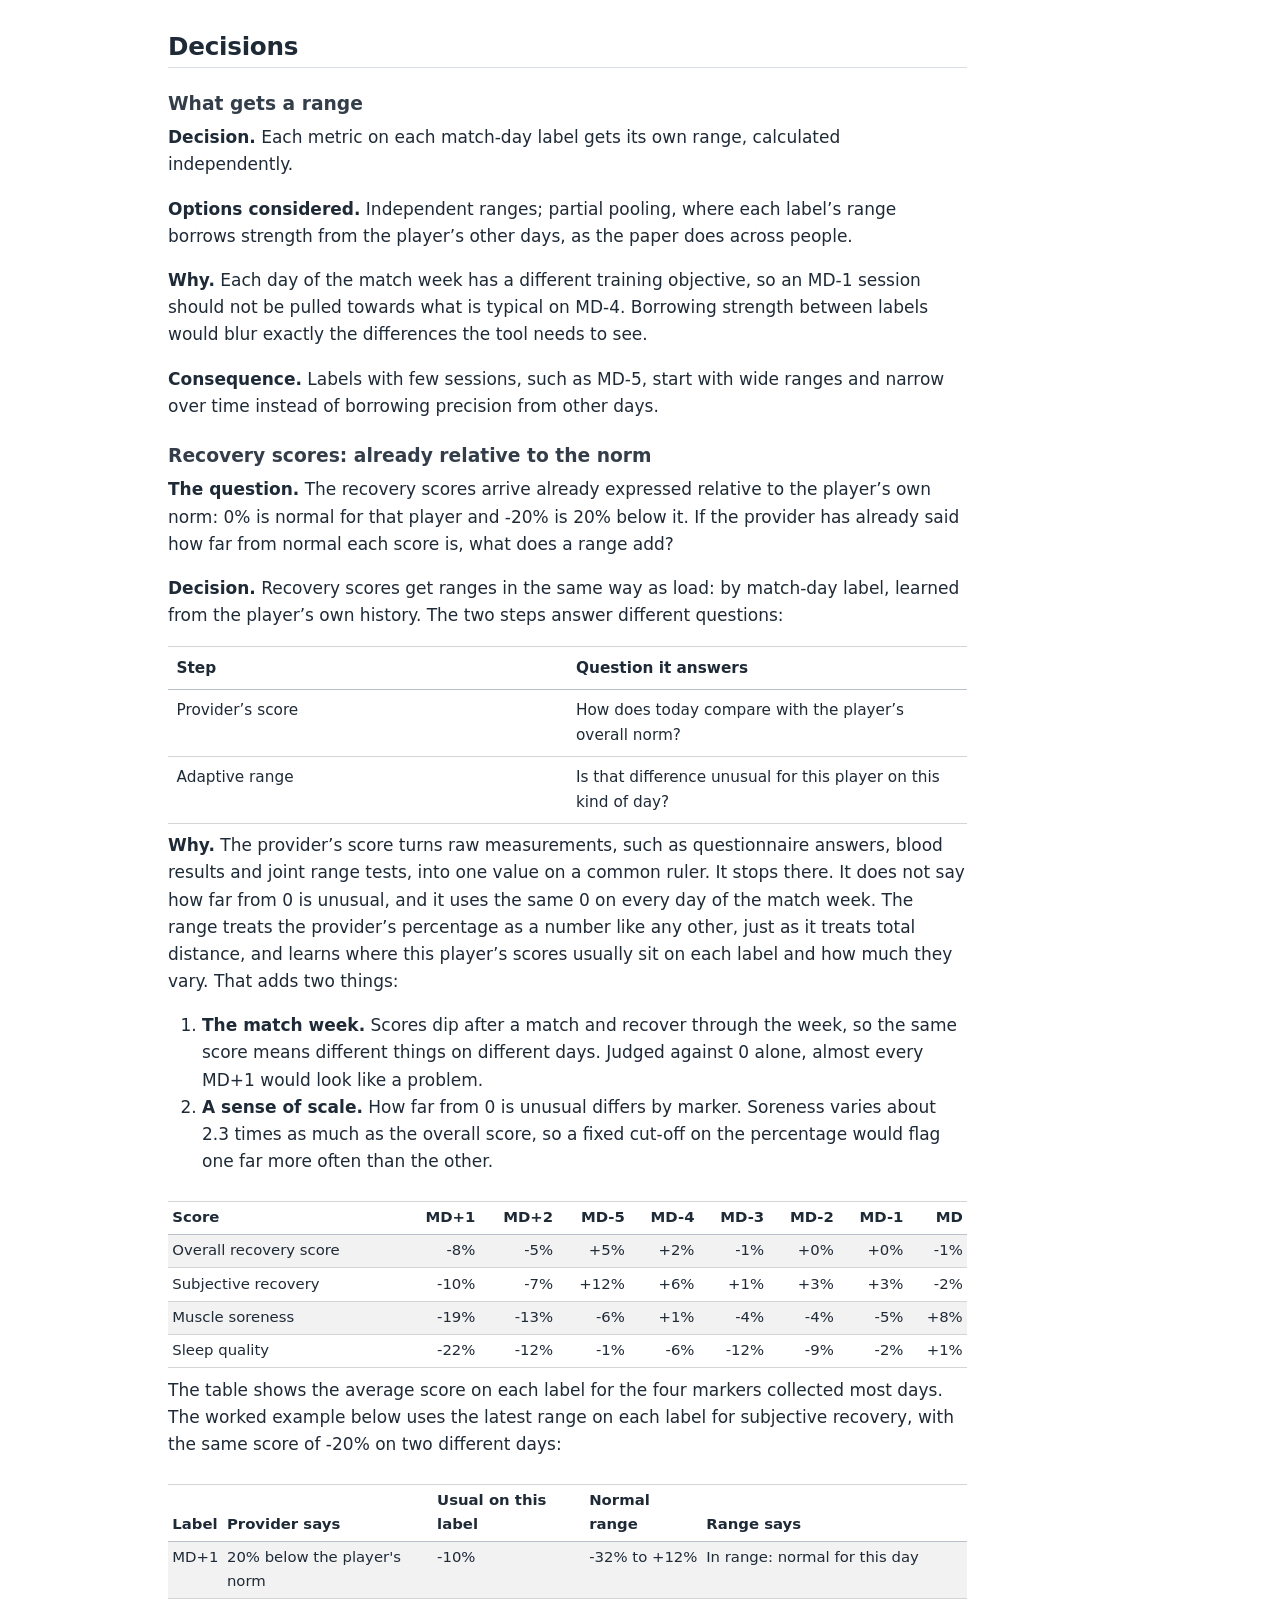
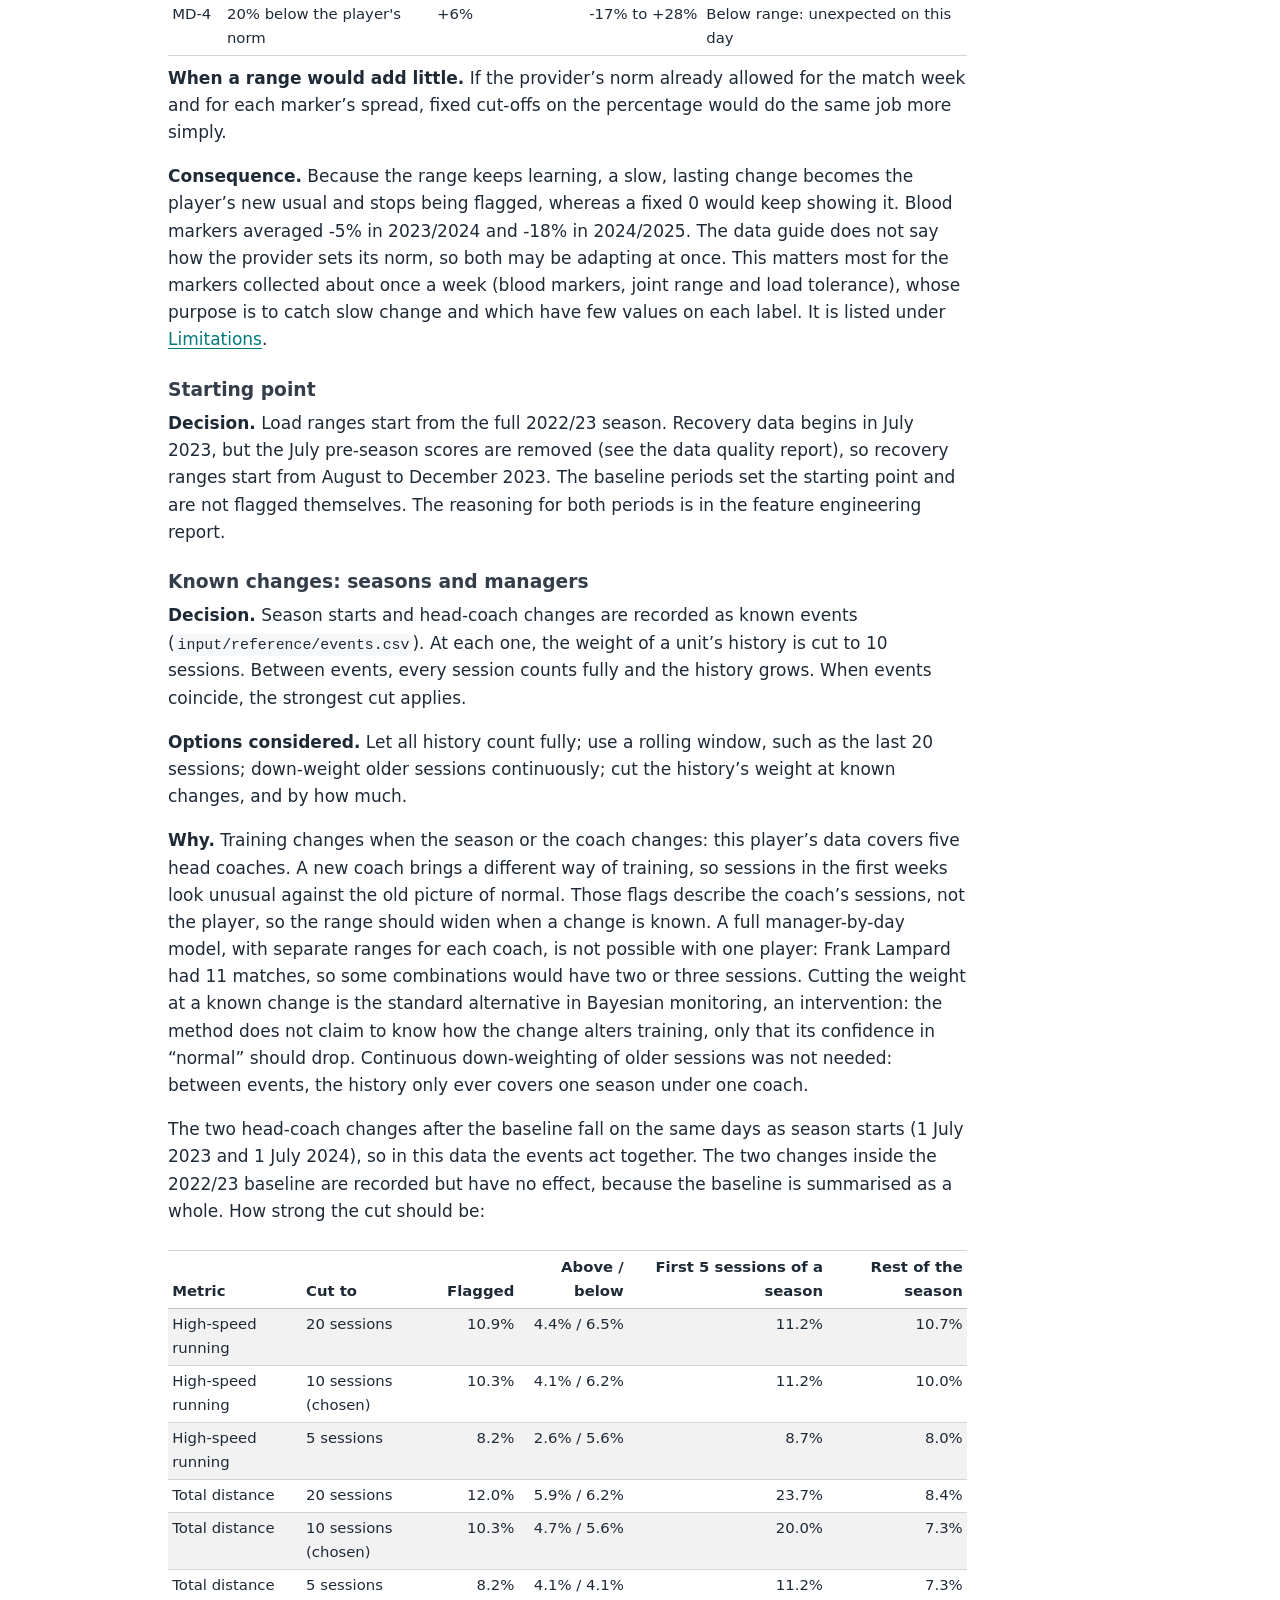
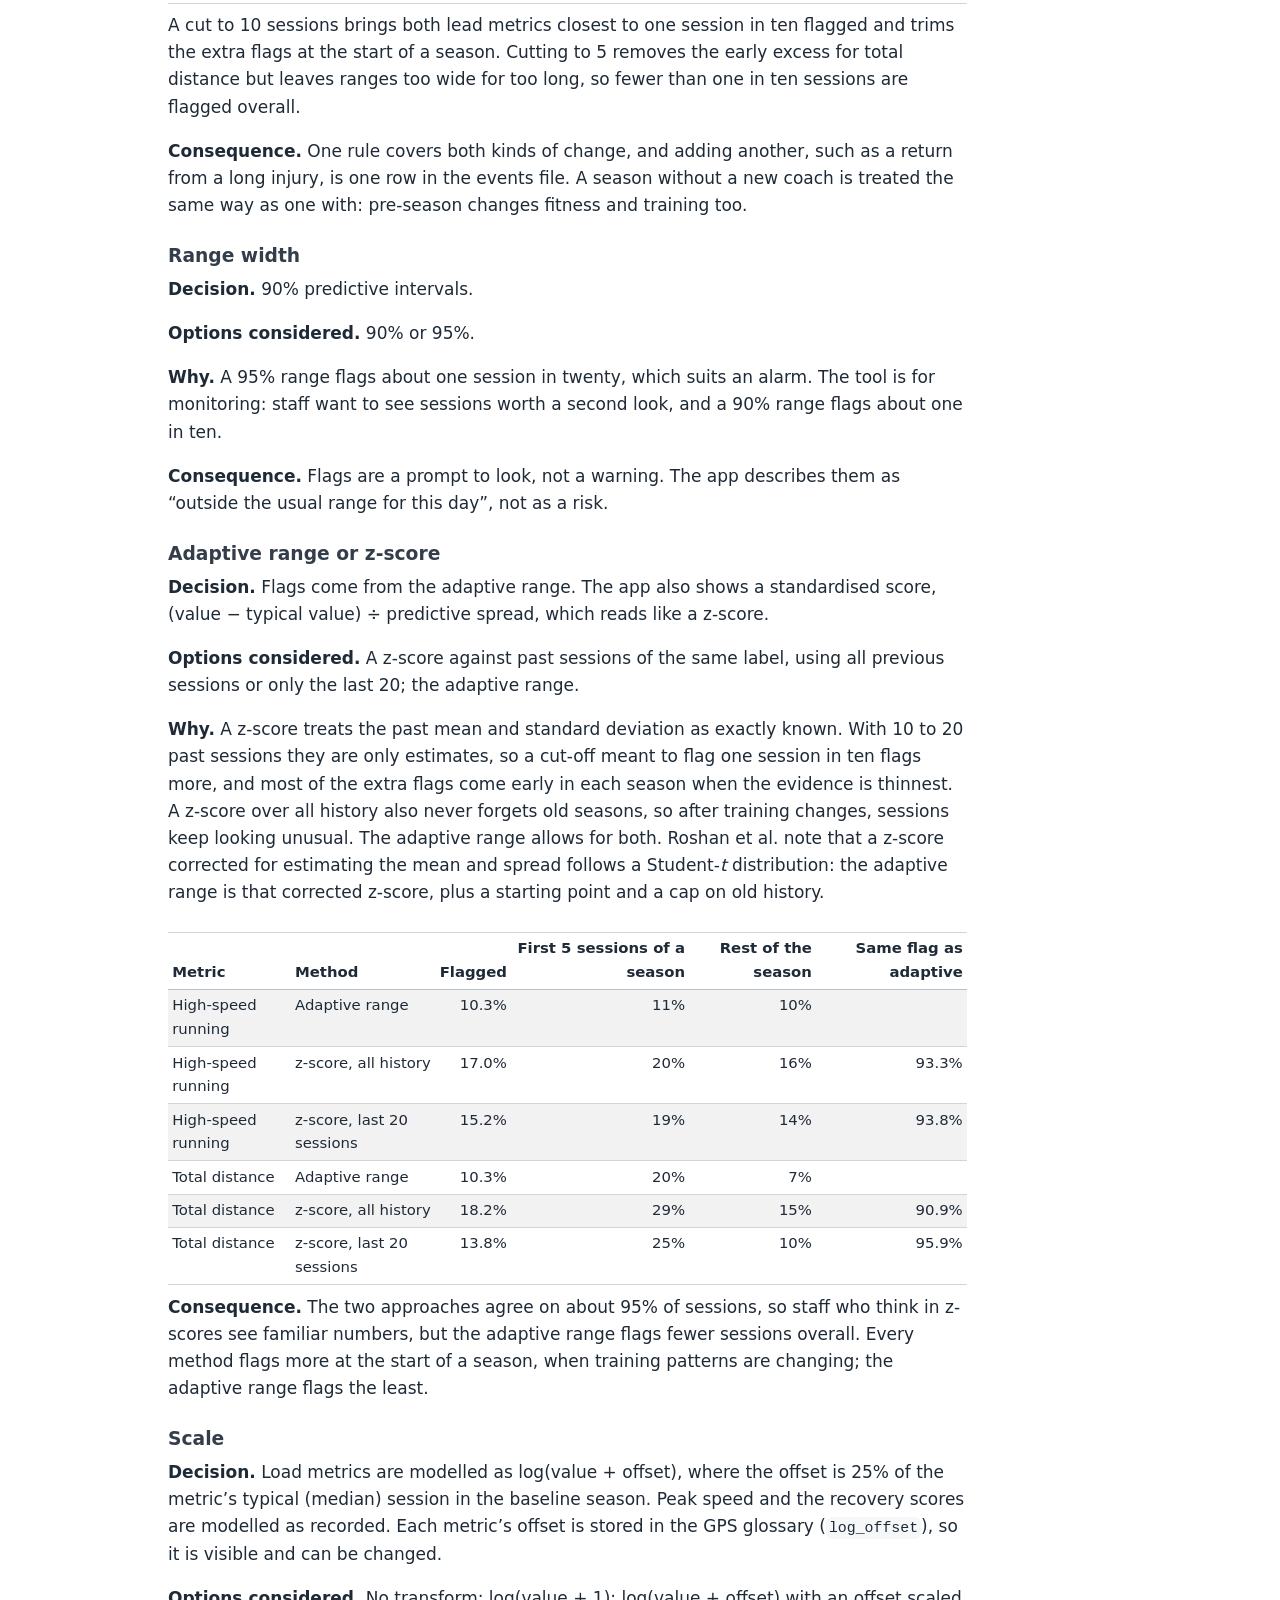
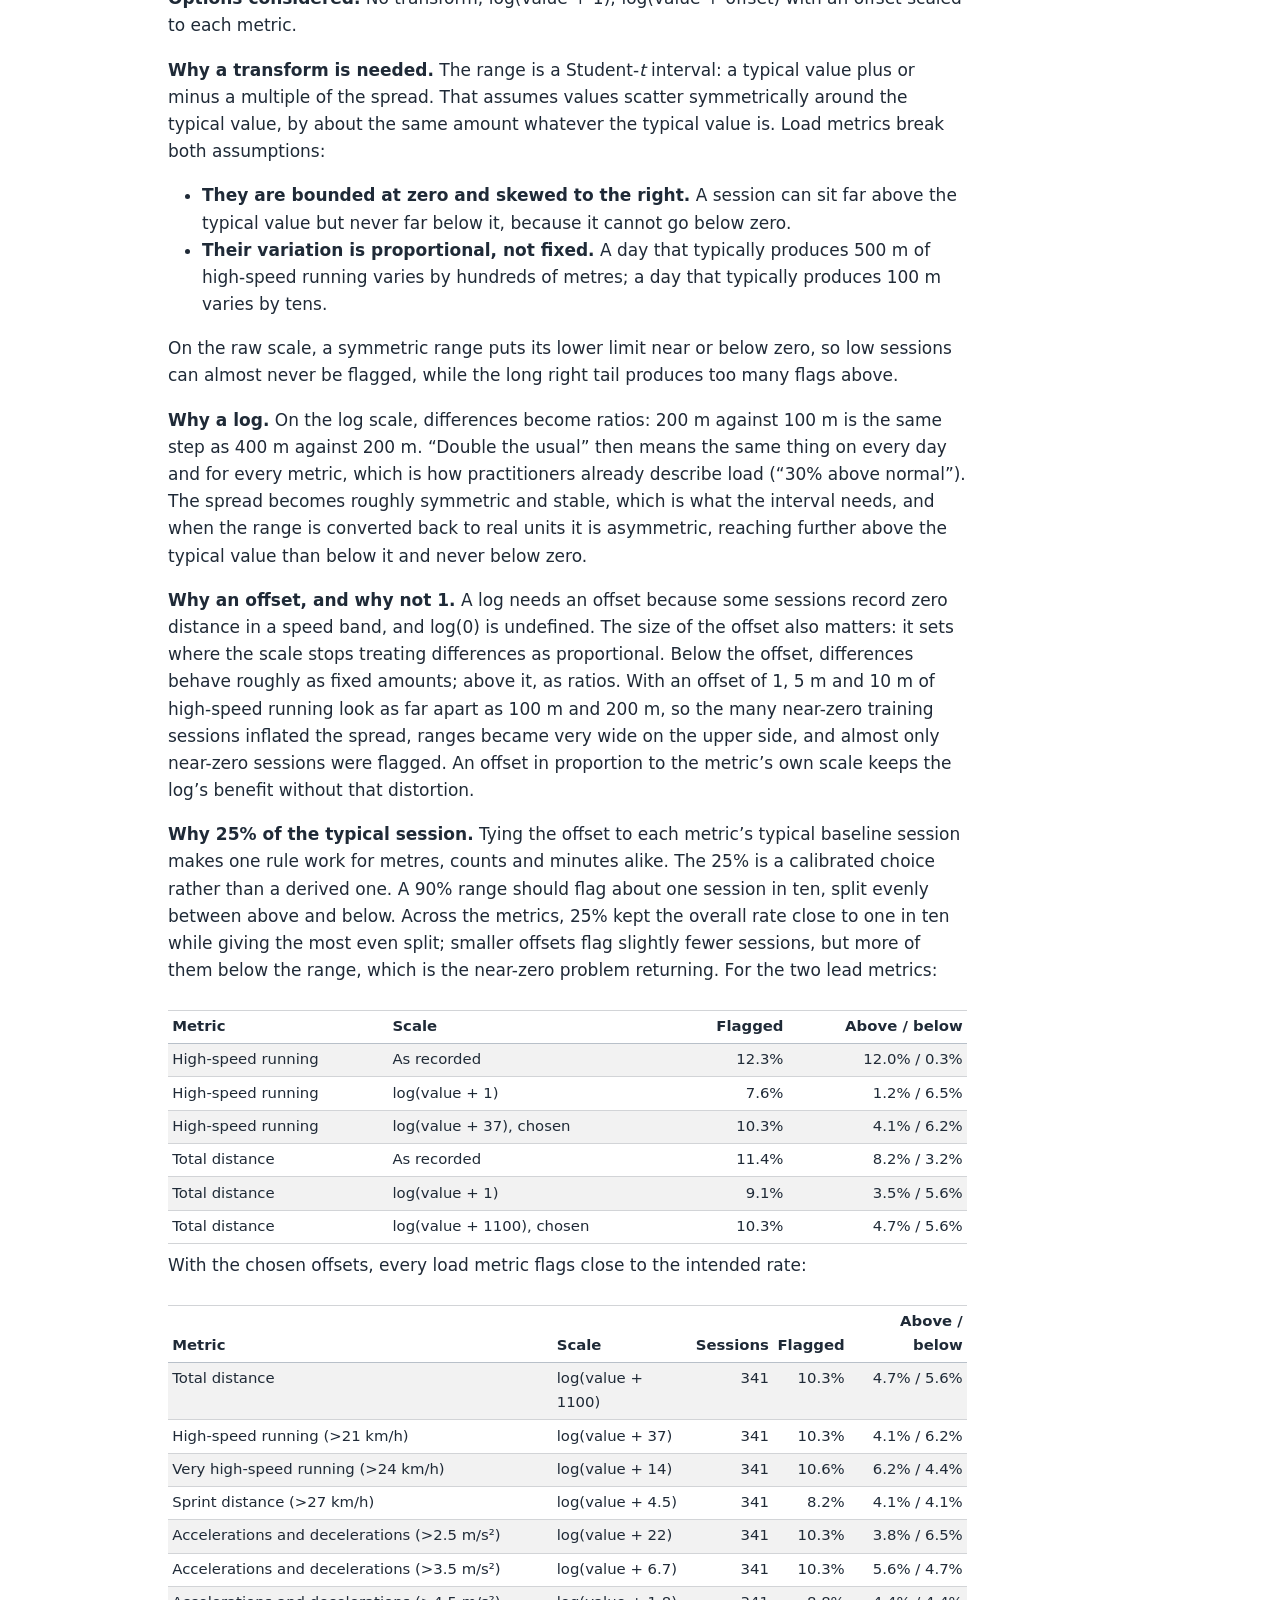
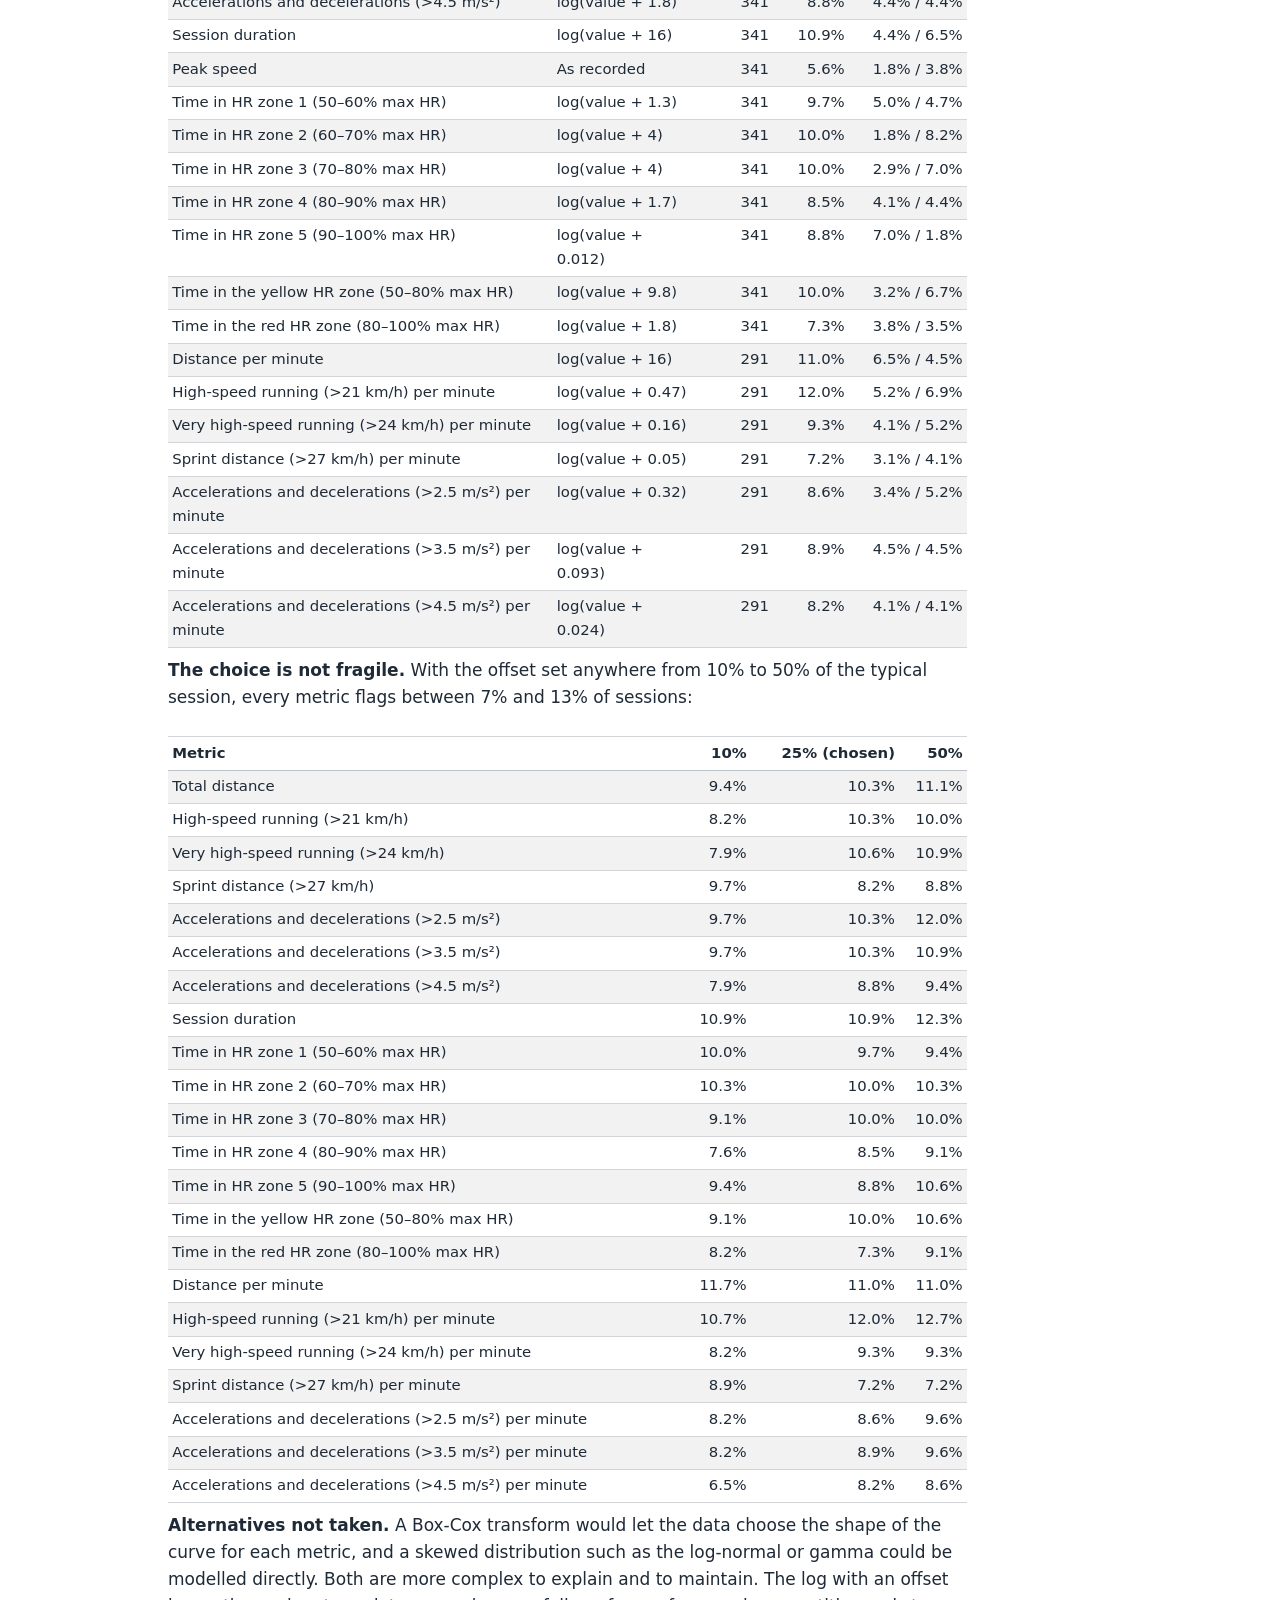
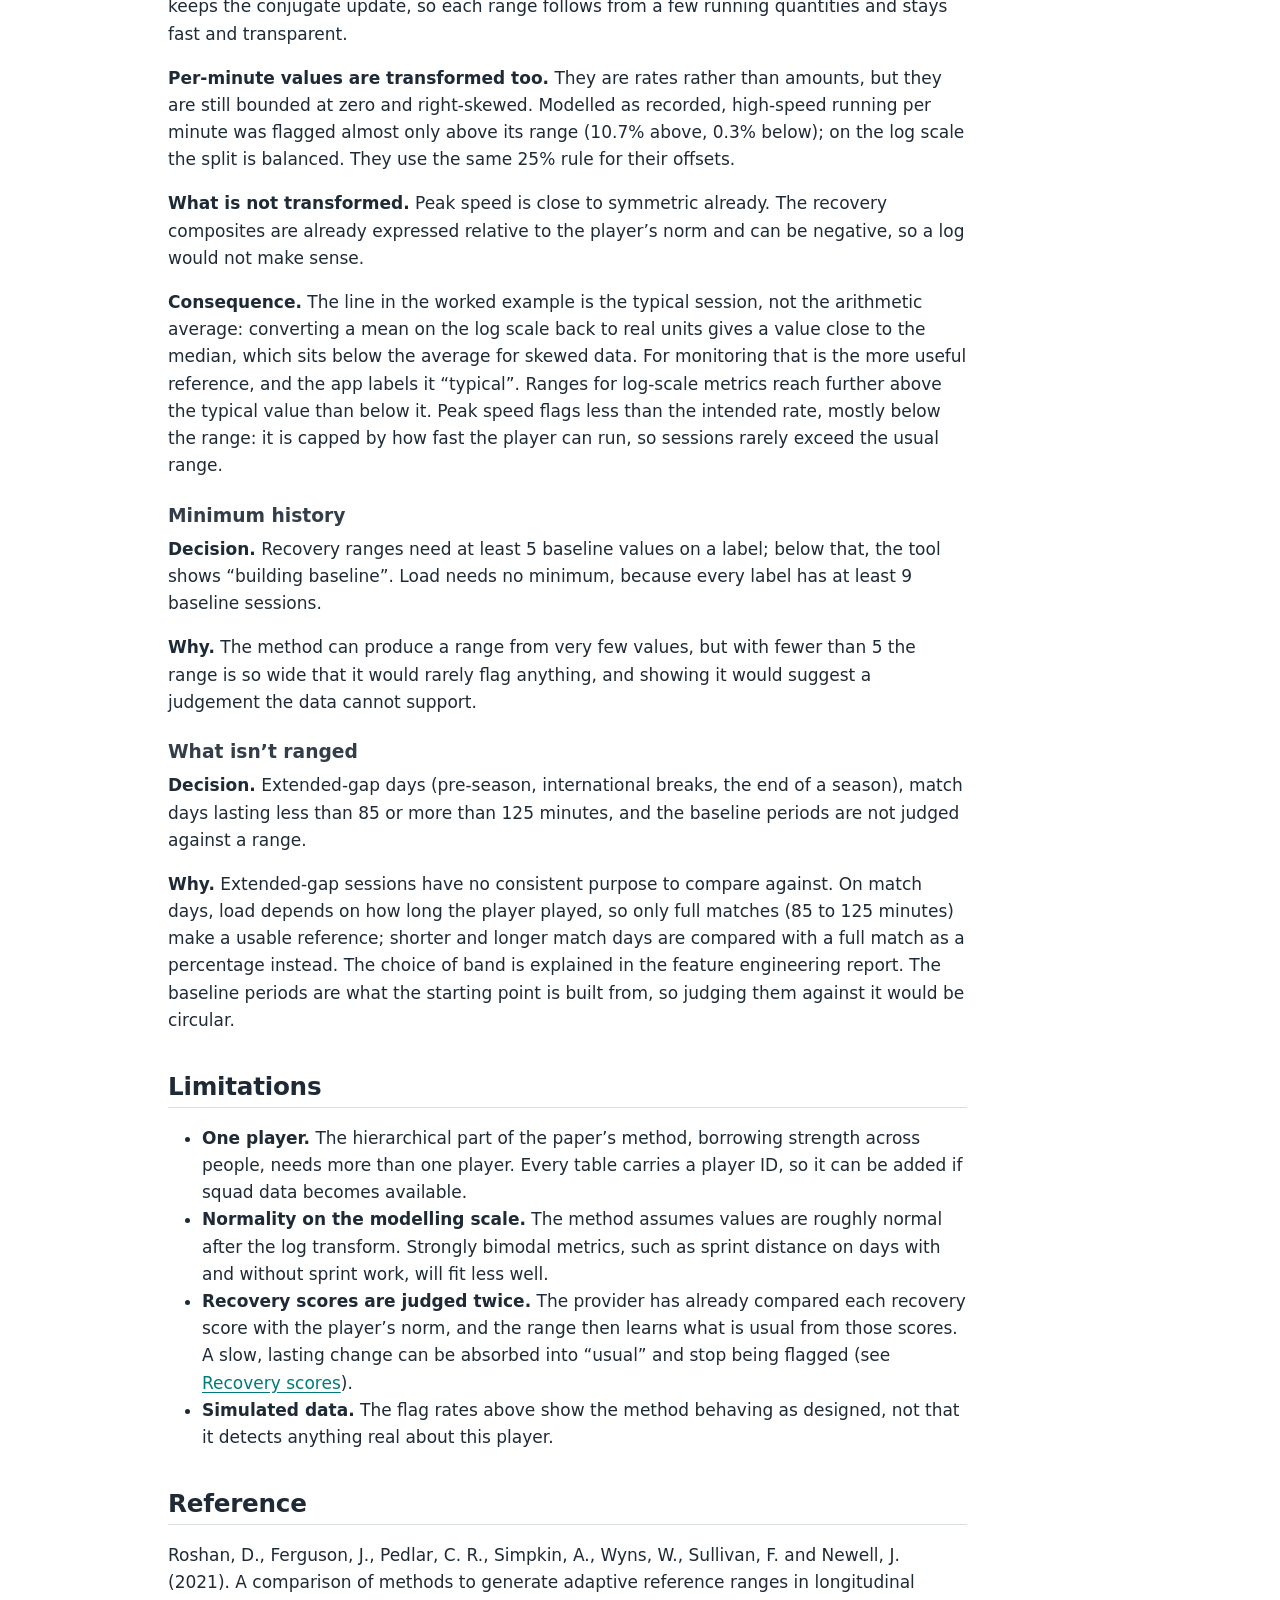
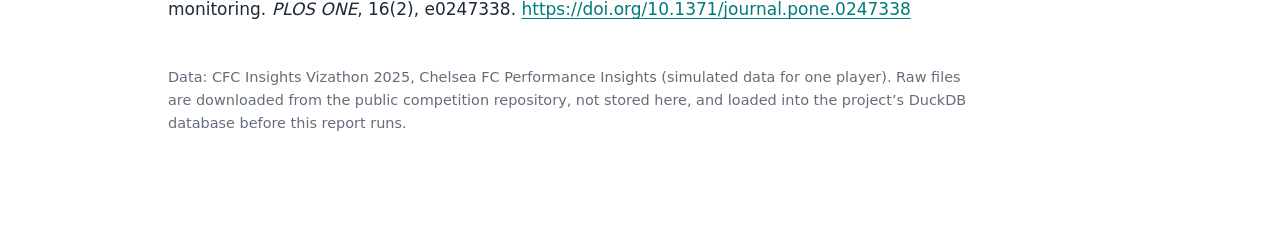
==== commit 6266e275: "Adding Longitudinal page" ====
--- a/docs/adaptive_ranges.html
+++ b/docs/adaptive_ranges.html
@@ -2777,21 +2777,21 @@
 <td style="text-align: right;">4.1% / 4.1%</td>
 </tr>
 <tr class="odd">
-<td style="text-align: left;">Accelerations and decelerations (&gt;2.5 m/s&lt;U+00B2&gt;)</td>
+<td style="text-align: left;">Accelerations and decelerations (&gt;2.5 m/s²)</td>
 <td style="text-align: left;">log(value + 22)</td>
 <td style="text-align: right;">341</td>
 <td style="text-align: right;">10.3%</td>
 <td style="text-align: right;">3.8% / 6.5%</td>
 </tr>
 <tr class="even">
-<td style="text-align: left;">Accelerations and decelerations (&gt;3.5 m/s&lt;U+00B2&gt;)</td>
+<td style="text-align: left;">Accelerations and decelerations (&gt;3.5 m/s²)</td>
 <td style="text-align: left;">log(value + 6.7)</td>
 <td style="text-align: right;">341</td>
 <td style="text-align: right;">10.3%</td>
 <td style="text-align: right;">5.6% / 4.7%</td>
 </tr>
 <tr class="odd">
-<td style="text-align: left;">Accelerations and decelerations (&gt;4.5 m/s&lt;U+00B2&gt;)</td>
+<td style="text-align: left;">Accelerations and decelerations (&gt;4.5 m/s²)</td>
 <td style="text-align: left;">log(value + 1.8)</td>
 <td style="text-align: right;">341</td>
 <td style="text-align: right;">8.8%</td>
@@ -2812,39 +2812,53 @@
 <td style="text-align: right;">1.8% / 3.8%</td>
 </tr>
 <tr class="even">
-<td style="text-align: left;">Time in HR zone 1 (50&lt;U+2013&gt;60% max HR)</td>
+<td style="text-align: left;">Time in HR zone 1 (50–60% max HR)</td>
 <td style="text-align: left;">log(value + 1.3)</td>
 <td style="text-align: right;">341</td>
 <td style="text-align: right;">9.7%</td>
 <td style="text-align: right;">5.0% / 4.7%</td>
 </tr>
 <tr class="odd">
-<td style="text-align: left;">Time in HR zone 2 (60&lt;U+2013&gt;70% max HR)</td>
+<td style="text-align: left;">Time in HR zone 2 (60–70% max HR)</td>
 <td style="text-align: left;">log(value + 4)</td>
 <td style="text-align: right;">341</td>
 <td style="text-align: right;">10.0%</td>
 <td style="text-align: right;">1.8% / 8.2%</td>
 </tr>
 <tr class="even">
-<td style="text-align: left;">Time in HR zone 3 (70&lt;U+2013&gt;80% max HR)</td>
+<td style="text-align: left;">Time in HR zone 3 (70–80% max HR)</td>
 <td style="text-align: left;">log(value + 4)</td>
 <td style="text-align: right;">341</td>
 <td style="text-align: right;">10.0%</td>
 <td style="text-align: right;">2.9% / 7.0%</td>
 </tr>
 <tr class="odd">
-<td style="text-align: left;">Time in HR zone 4 (80&lt;U+2013&gt;90% max HR)</td>
+<td style="text-align: left;">Time in HR zone 4 (80–90% max HR)</td>
 <td style="text-align: left;">log(value + 1.7)</td>
 <td style="text-align: right;">341</td>
 <td style="text-align: right;">8.5%</td>
 <td style="text-align: right;">4.1% / 4.4%</td>
 </tr>
 <tr class="even">
-<td style="text-align: left;">Time in HR zone 5 (90&lt;U+2013&gt;100% max HR)</td>
+<td style="text-align: left;">Time in HR zone 5 (90–100% max HR)</td>
 <td style="text-align: left;">log(value + 0.012)</td>
 <td style="text-align: right;">341</td>
 <td style="text-align: right;">8.8%</td>
 <td style="text-align: right;">7.0% / 1.8%</td>
+</tr>
+<tr class="odd">
+<td style="text-align: left;">Time in the yellow HR zone (50–80% max HR)</td>
+<td style="text-align: left;">log(value + 9.8)</td>
+<td style="text-align: right;">341</td>
+<td style="text-align: right;">10.0%</td>
+<td style="text-align: right;">3.2% / 6.7%</td>
+</tr>
+<tr class="even">
+<td style="text-align: left;">Time in the red HR zone (80–100% max HR)</td>
+<td style="text-align: left;">log(value + 1.8)</td>
+<td style="text-align: right;">341</td>
+<td style="text-align: right;">7.3%</td>
+<td style="text-align: right;">3.8% / 3.5%</td>
 </tr>
 <tr class="odd">
 <td style="text-align: left;">Distance per minute</td>
@@ -2875,21 +2889,21 @@
 <td style="text-align: right;">3.1% / 4.1%</td>
 </tr>
 <tr class="odd">
-<td style="text-align: left;">Accelerations and decelerations (&gt;2.5 m/s&lt;U+00B2&gt;) per minute</td>
+<td style="text-align: left;">Accelerations and decelerations (&gt;2.5 m/s²) per minute</td>
 <td style="text-align: left;">log(value + 0.32)</td>
 <td style="text-align: right;">291</td>
 <td style="text-align: right;">8.6%</td>
 <td style="text-align: right;">3.4% / 5.2%</td>
 </tr>
 <tr class="even">
-<td style="text-align: left;">Accelerations and decelerations (&gt;3.5 m/s&lt;U+00B2&gt;) per minute</td>
+<td style="text-align: left;">Accelerations and decelerations (&gt;3.5 m/s²) per minute</td>
 <td style="text-align: left;">log(value + 0.093)</td>
 <td style="text-align: right;">291</td>
 <td style="text-align: right;">8.9%</td>
 <td style="text-align: right;">4.5% / 4.5%</td>
 </tr>
 <tr class="odd">
-<td style="text-align: left;">Accelerations and decelerations (&gt;4.5 m/s&lt;U+00B2&gt;) per minute</td>
+<td style="text-align: left;">Accelerations and decelerations (&gt;4.5 m/s²) per minute</td>
 <td style="text-align: left;">log(value + 0.024)</td>
 <td style="text-align: right;">291</td>
 <td style="text-align: right;">8.2%</td>
@@ -2937,19 +2951,19 @@
 <td style="text-align: right;">8.8%</td>
 </tr>
 <tr class="odd">
-<td style="text-align: left;">Accelerations and decelerations (&gt;2.5 m/s&lt;U+00B2&gt;)</td>
+<td style="text-align: left;">Accelerations and decelerations (&gt;2.5 m/s²)</td>
 <td style="text-align: right;">9.7%</td>
 <td style="text-align: right;">10.3%</td>
 <td style="text-align: right;">12.0%</td>
 </tr>
 <tr class="even">
-<td style="text-align: left;">Accelerations and decelerations (&gt;3.5 m/s&lt;U+00B2&gt;)</td>
+<td style="text-align: left;">Accelerations and decelerations (&gt;3.5 m/s²)</td>
 <td style="text-align: right;">9.7%</td>
 <td style="text-align: right;">10.3%</td>
 <td style="text-align: right;">10.9%</td>
 </tr>
 <tr class="odd">
-<td style="text-align: left;">Accelerations and decelerations (&gt;4.5 m/s&lt;U+00B2&gt;)</td>
+<td style="text-align: left;">Accelerations and decelerations (&gt;4.5 m/s²)</td>
 <td style="text-align: right;">7.9%</td>
 <td style="text-align: right;">8.8%</td>
 <td style="text-align: right;">9.4%</td>
@@ -2961,34 +2975,46 @@
 <td style="text-align: right;">12.3%</td>
 </tr>
 <tr class="odd">
-<td style="text-align: left;">Time in HR zone 1 (50&lt;U+2013&gt;60% max HR)</td>
+<td style="text-align: left;">Time in HR zone 1 (50–60% max HR)</td>
 <td style="text-align: right;">10.0%</td>
 <td style="text-align: right;">9.7%</td>
 <td style="text-align: right;">9.4%</td>
 </tr>
 <tr class="even">
-<td style="text-align: left;">Time in HR zone 2 (60&lt;U+2013&gt;70% max HR)</td>
+<td style="text-align: left;">Time in HR zone 2 (60–70% max HR)</td>
 <td style="text-align: right;">10.3%</td>
 <td style="text-align: right;">10.0%</td>
 <td style="text-align: right;">10.3%</td>
 </tr>
 <tr class="odd">
-<td style="text-align: left;">Time in HR zone 3 (70&lt;U+2013&gt;80% max HR)</td>
+<td style="text-align: left;">Time in HR zone 3 (70–80% max HR)</td>
 <td style="text-align: right;">9.1%</td>
 <td style="text-align: right;">10.0%</td>
 <td style="text-align: right;">10.0%</td>
 </tr>
 <tr class="even">
-<td style="text-align: left;">Time in HR zone 4 (80&lt;U+2013&gt;90% max HR)</td>
+<td style="text-align: left;">Time in HR zone 4 (80–90% max HR)</td>
 <td style="text-align: right;">7.6%</td>
 <td style="text-align: right;">8.5%</td>
 <td style="text-align: right;">9.1%</td>
 </tr>
 <tr class="odd">
-<td style="text-align: left;">Time in HR zone 5 (90&lt;U+2013&gt;100% max HR)</td>
+<td style="text-align: left;">Time in HR zone 5 (90–100% max HR)</td>
 <td style="text-align: right;">9.4%</td>
 <td style="text-align: right;">8.8%</td>
 <td style="text-align: right;">10.6%</td>
+</tr>
+<tr class="even">
+<td style="text-align: left;">Time in the yellow HR zone (50–80% max HR)</td>
+<td style="text-align: right;">9.1%</td>
+<td style="text-align: right;">10.0%</td>
+<td style="text-align: right;">10.6%</td>
+</tr>
+<tr class="odd">
+<td style="text-align: left;">Time in the red HR zone (80–100% max HR)</td>
+<td style="text-align: right;">8.2%</td>
+<td style="text-align: right;">7.3%</td>
+<td style="text-align: right;">9.1%</td>
 </tr>
 <tr class="even">
 <td style="text-align: left;">Distance per minute</td>
@@ -3015,19 +3041,19 @@
 <td style="text-align: right;">7.2%</td>
 </tr>
 <tr class="even">
-<td style="text-align: left;">Accelerations and decelerations (&gt;2.5 m/s&lt;U+00B2&gt;) per minute</td>
+<td style="text-align: left;">Accelerations and decelerations (&gt;2.5 m/s²) per minute</td>
 <td style="text-align: right;">8.2%</td>
 <td style="text-align: right;">8.6%</td>
 <td style="text-align: right;">9.6%</td>
 </tr>
 <tr class="odd">
-<td style="text-align: left;">Accelerations and decelerations (&gt;3.5 m/s&lt;U+00B2&gt;) per minute</td>
+<td style="text-align: left;">Accelerations and decelerations (&gt;3.5 m/s²) per minute</td>
 <td style="text-align: right;">8.2%</td>
 <td style="text-align: right;">8.9%</td>
 <td style="text-align: right;">9.6%</td>
 </tr>
 <tr class="even">
-<td style="text-align: left;">Accelerations and decelerations (&gt;4.5 m/s&lt;U+00B2&gt;) per minute</td>
+<td style="text-align: left;">Accelerations and decelerations (&gt;4.5 m/s²) per minute</td>
 <td style="text-align: right;">6.5%</td>
 <td style="text-align: right;">8.2%</td>
 <td style="text-align: right;">8.6%</td>
